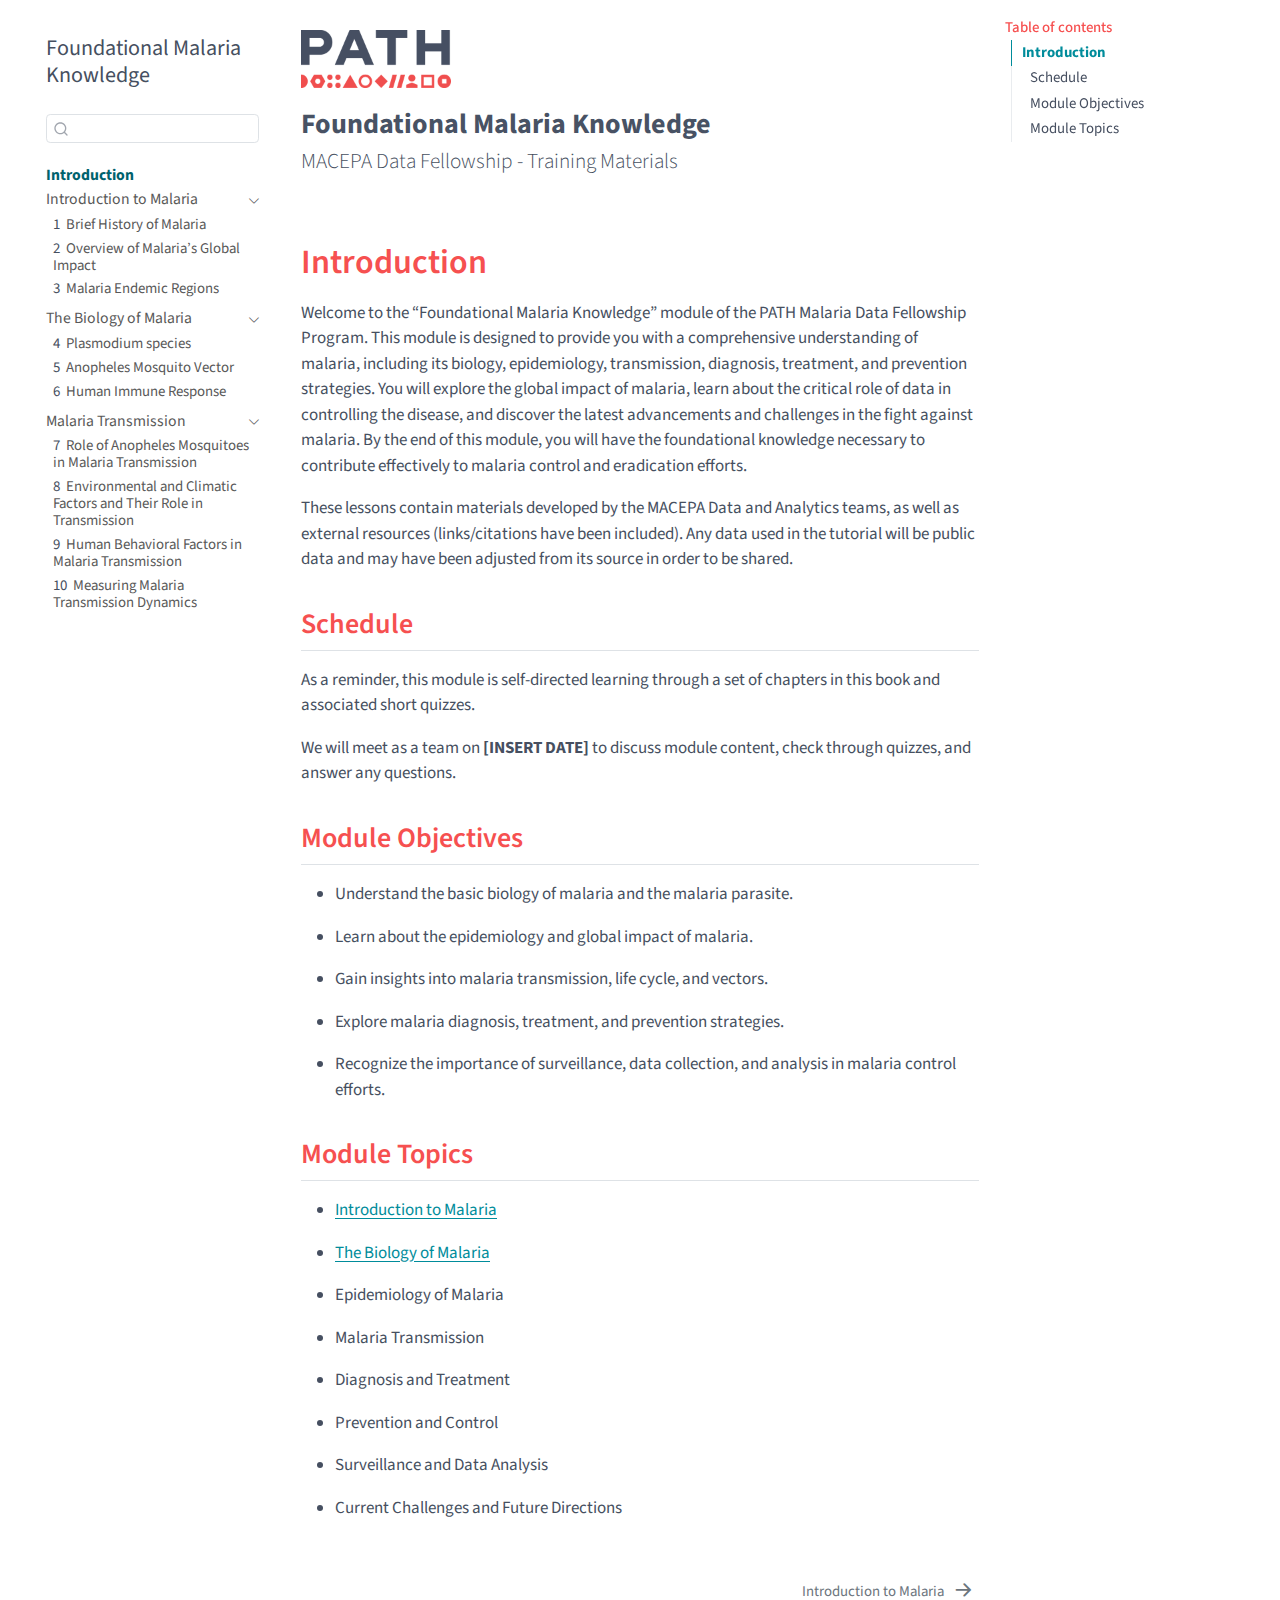
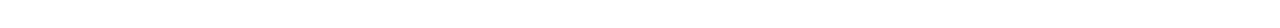
==== index.html @ 1aacd90a "Built site for gh-pages" ====
<!DOCTYPE html>
<html xmlns="http://www.w3.org/1999/xhtml" lang="en" xml:lang="en"><head>

<meta charset="utf-8">
<meta name="generator" content="quarto-1.5.57">

<meta name="viewport" content="width=device-width, initial-scale=1.0, user-scalable=yes">


<title>Foundational Malaria Knowledge</title>
<style>
code{white-space: pre-wrap;}
span.smallcaps{font-variant: small-caps;}
div.columns{display: flex; gap: min(4vw, 1.5em);}
div.column{flex: auto; overflow-x: auto;}
div.hanging-indent{margin-left: 1.5em; text-indent: -1.5em;}
ul.task-list{list-style: none;}
ul.task-list li input[type="checkbox"] {
width: 0.8em;
margin: 0 0.8em 0.2em -1em;  vertical-align: middle;
}
</style>


<script>const headroomChanged = new CustomEvent("quarto-hrChanged", {
  detail: {},
  bubbles: true,
  cancelable: false,
  composed: false,
});

const announceDismiss = () => {
  const annEl = window.document.getElementById("quarto-announcement");
  if (annEl) {
    annEl.remove();

    const annId = annEl.getAttribute("data-announcement-id");
    window.localStorage.setItem(`quarto-announce-${annId}`, "true");
  }
};

const announceRegister = () => {
  const annEl = window.document.getElementById("quarto-announcement");
  if (annEl) {
    const annId = annEl.getAttribute("data-announcement-id");
    const isDismissed =
      window.localStorage.getItem(`quarto-announce-${annId}`) || false;
    if (isDismissed) {
      announceDismiss();
      return;
    } else {
      annEl.classList.remove("hidden");
    }

    const actionEl = annEl.querySelector(".quarto-announcement-action");
    if (actionEl) {
      actionEl.addEventListener("click", function (e) {
        e.preventDefault();
        // Hide the bar immediately
        announceDismiss();
      });
    }
  }
};

window.document.addEventListener("DOMContentLoaded", function () {
  let init = false;

  announceRegister();

  // Manage the back to top button, if one is present.
  let lastScrollTop = window.pageYOffset || document.documentElement.scrollTop;
  const scrollDownBuffer = 5;
  const scrollUpBuffer = 35;
  const btn = document.getElementById("quarto-back-to-top");
  const hideBackToTop = () => {
    btn.style.display = "none";
  };
  const showBackToTop = () => {
    btn.style.display = "inline-block";
  };
  if (btn) {
    window.document.addEventListener(
      "scroll",
      function () {
        const currentScrollTop =
          window.pageYOffset || document.documentElement.scrollTop;

        // Shows and hides the button 'intelligently' as the user scrolls
        if (currentScrollTop - scrollDownBuffer > lastScrollTop) {
          hideBackToTop();
          lastScrollTop = currentScrollTop <= 0 ? 0 : currentScrollTop;
        } else if (currentScrollTop < lastScrollTop - scrollUpBuffer) {
          showBackToTop();
          lastScrollTop = currentScrollTop <= 0 ? 0 : currentScrollTop;
        }

        // Show the button at the bottom, hides it at the top
        if (currentScrollTop <= 0) {
          hideBackToTop();
        } else if (
          window.innerHeight + currentScrollTop >=
          document.body.offsetHeight
        ) {
          showBackToTop();
        }
      },
      false
    );
  }

  function throttle(func, wait) {
    var timeout;
    return function () {
      const context = this;
      const args = arguments;
      const later = function () {
        clearTimeout(timeout);
        timeout = null;
        func.apply(context, args);
      };

      if (!timeout) {
        timeout = setTimeout(later, wait);
      }
    };
  }

  function headerOffset() {
    // Set an offset if there is are fixed top navbar
    const headerEl = window.document.querySelector("header.fixed-top");
    if (headerEl) {
      return headerEl.clientHeight;
    } else {
      return 0;
    }
  }

  function footerOffset() {
    const footerEl = window.document.querySelector("footer.footer");
    if (footerEl) {
      return footerEl.clientHeight;
    } else {
      return 0;
    }
  }

  function dashboardOffset() {
    const dashboardNavEl = window.document.getElementById(
      "quarto-dashboard-header"
    );
    if (dashboardNavEl !== null) {
      return dashboardNavEl.clientHeight;
    } else {
      return 0;
    }
  }

  function updateDocumentOffsetWithoutAnimation() {
    updateDocumentOffset(false);
  }

  function updateDocumentOffset(animated) {
    // set body offset
    const topOffset = headerOffset();
    const bodyOffset = topOffset + footerOffset() + dashboardOffset();
    const bodyEl = window.document.body;
    bodyEl.setAttribute("data-bs-offset", topOffset);
    bodyEl.style.paddingTop = topOffset + "px";

    // deal with sidebar offsets
    const sidebars = window.document.querySelectorAll(
      ".sidebar, .headroom-target"
    );
    sidebars.forEach((sidebar) => {
      if (!animated) {
        sidebar.classList.add("notransition");
        // Remove the no transition class after the animation has time to complete
        setTimeout(function () {
          sidebar.classList.remove("notransition");
        }, 201);
      }

      if (window.Headroom && sidebar.classList.contains("sidebar-unpinned")) {
        sidebar.style.top = "0";
        sidebar.style.maxHeight = "100vh";
      } else {
        sidebar.style.top = topOffset + "px";
        sidebar.style.maxHeight = "calc(100vh - " + topOffset + "px)";
      }
    });

    // allow space for footer
    const mainContainer = window.document.querySelector(".quarto-container");
    if (mainContainer) {
      mainContainer.style.minHeight = "calc(100vh - " + bodyOffset + "px)";
    }

    // link offset
    let linkStyle = window.document.querySelector("#quarto-target-style");
    if (!linkStyle) {
      linkStyle = window.document.createElement("style");
      linkStyle.setAttribute("id", "quarto-target-style");
      window.document.head.appendChild(linkStyle);
    }
    while (linkStyle.firstChild) {
      linkStyle.removeChild(linkStyle.firstChild);
    }
    if (topOffset > 0) {
      linkStyle.appendChild(
        window.document.createTextNode(`
      section:target::before {
        content: "";
        display: block;
        height: ${topOffset}px;
        margin: -${topOffset}px 0 0;
      }`)
      );
    }
    if (init) {
      window.dispatchEvent(headroomChanged);
    }
    init = true;
  }

  // initialize headroom
  var header = window.document.querySelector("#quarto-header");
  if (header && window.Headroom) {
    const headroom = new window.Headroom(header, {
      tolerance: 5,
      onPin: function () {
        const sidebars = window.document.querySelectorAll(
          ".sidebar, .headroom-target"
        );
        sidebars.forEach((sidebar) => {
          sidebar.classList.remove("sidebar-unpinned");
        });
        updateDocumentOffset();
      },
      onUnpin: function () {
        const sidebars = window.document.querySelectorAll(
          ".sidebar, .headroom-target"
        );
        sidebars.forEach((sidebar) => {
          sidebar.classList.add("sidebar-unpinned");
        });
        updateDocumentOffset();
      },
    });
    headroom.init();

    let frozen = false;
    window.quartoToggleHeadroom = function () {
      if (frozen) {
        headroom.unfreeze();
        frozen = false;
      } else {
        headroom.freeze();
        frozen = true;
      }
    };
  }

  window.addEventListener(
    "hashchange",
    function (e) {
      if (
        getComputedStyle(document.documentElement).scrollBehavior !== "smooth"
      ) {
        window.scrollTo(0, window.pageYOffset - headerOffset());
      }
    },
    false
  );

  // Observe size changed for the header
  const headerEl = window.document.querySelector("header.fixed-top");
  if (headerEl && window.ResizeObserver) {
    const observer = new window.ResizeObserver(() => {
      setTimeout(updateDocumentOffsetWithoutAnimation, 0);
    });
    observer.observe(headerEl, {
      attributes: true,
      childList: true,
      characterData: true,
    });
  } else {
    window.addEventListener(
      "resize",
      throttle(updateDocumentOffsetWithoutAnimation, 50)
    );
  }
  setTimeout(updateDocumentOffsetWithoutAnimation, 250);

  // fixup index.html links if we aren't on the filesystem
  if (window.location.protocol !== "file:") {
    const links = window.document.querySelectorAll("a");
    for (let i = 0; i < links.length; i++) {
      if (links[i].href) {
        links[i].dataset.originalHref = links[i].href;
        links[i].href = links[i].href.replace(/\/index\.html/, "/");
      }
    }

    // Fixup any sharing links that require urls
    // Append url to any sharing urls
    const sharingLinks = window.document.querySelectorAll(
      "a.sidebar-tools-main-item, a.quarto-navigation-tool, a.quarto-navbar-tools, a.quarto-navbar-tools-item"
    );
    for (let i = 0; i < sharingLinks.length; i++) {
      const sharingLink = sharingLinks[i];
      const href = sharingLink.getAttribute("href");
      if (href) {
        sharingLink.setAttribute(
          "href",
          href.replace("|url|", window.location.href)
        );
      }
    }

    // Scroll the active navigation item into view, if necessary
    const navSidebar = window.document.querySelector("nav#quarto-sidebar");
    if (navSidebar) {
      // Find the active item
      const activeItem = navSidebar.querySelector("li.sidebar-item a.active");
      if (activeItem) {
        // Wait for the scroll height and height to resolve by observing size changes on the
        // nav element that is scrollable
        const resizeObserver = new ResizeObserver((_entries) => {
          // The bottom of the element
          const elBottom = activeItem.offsetTop;
          const viewBottom = navSidebar.scrollTop + navSidebar.clientHeight;

          // The element height and scroll height are the same, then we are still loading
          if (viewBottom !== navSidebar.scrollHeight) {
            // Determine if the item isn't visible and scroll to it
            if (elBottom >= viewBottom) {
              navSidebar.scrollTop = elBottom;
            }

            // stop observing now since we've completed the scroll
            resizeObserver.unobserve(navSidebar);
          }
        });
        resizeObserver.observe(navSidebar);
      }
    }
  }
});
</script>
<script>/*!
 * headroom.js v0.12.0 - Give your page some headroom. Hide your header until you need it
 * Copyright (c) 2020 Nick Williams - http://wicky.nillia.ms/headroom.js
 * License: MIT
 */

!function(t,n){"object"==typeof exports&&"undefined"!=typeof module?module.exports=n():"function"==typeof define&&define.amd?define(n):(t=t||self).Headroom=n()}(this,function(){"use strict";function t(){return"undefined"!=typeof window}function d(t){return function(t){return t&&t.document&&function(t){return 9===t.nodeType}(t.document)}(t)?function(t){var n=t.document,o=n.body,s=n.documentElement;return{scrollHeight:function(){return Math.max(o.scrollHeight,s.scrollHeight,o.offsetHeight,s.offsetHeight,o.clientHeight,s.clientHeight)},height:function(){return t.innerHeight||s.clientHeight||o.clientHeight},scrollY:function(){return void 0!==t.pageYOffset?t.pageYOffset:(s||o.parentNode||o).scrollTop}}}(t):function(t){return{scrollHeight:function(){return Math.max(t.scrollHeight,t.offsetHeight,t.clientHeight)},height:function(){return Math.max(t.offsetHeight,t.clientHeight)},scrollY:function(){return t.scrollTop}}}(t)}function n(t,s,e){var n,o=function(){var n=!1;try{var t={get passive(){n=!0}};window.addEventListener("test",t,t),window.removeEventListener("test",t,t)}catch(t){n=!1}return n}(),i=!1,r=d(t),l=r.scrollY(),a={};function c(){var t=Math.round(r.scrollY()),n=r.height(),o=r.scrollHeight();a.scrollY=t,a.lastScrollY=l,a.direction=l<t?"down":"up",a.distance=Math.abs(t-l),a.isOutOfBounds=t<0||o<t+n,a.top=t<=s.offset[a.direction],a.bottom=o<=t+n,a.toleranceExceeded=a.distance>s.tolerance[a.direction],e(a),l=t,i=!1}function h(){i||(i=!0,n=requestAnimationFrame(c))}var u=!!o&&{passive:!0,capture:!1};return t.addEventListener("scroll",h,u),c(),{destroy:function(){cancelAnimationFrame(n),t.removeEventListener("scroll",h,u)}}}function o(t){return t===Object(t)?t:{down:t,up:t}}function s(t,n){n=n||{},Object.assign(this,s.options,n),this.classes=Object.assign({},s.options.classes,n.classes),this.elem=t,this.tolerance=o(this.tolerance),this.offset=o(this.offset),this.initialised=!1,this.frozen=!1}return s.prototype={constructor:s,init:function(){return s.cutsTheMustard&&!this.initialised&&(this.addClass("initial"),this.initialised=!0,setTimeout(function(t){t.scrollTracker=n(t.scroller,{offset:t.offset,tolerance:t.tolerance},t.update.bind(t))},100,this)),this},destroy:function(){this.initialised=!1,Object.keys(this.classes).forEach(this.removeClass,this),this.scrollTracker.destroy()},unpin:function(){!this.hasClass("pinned")&&this.hasClass("unpinned")||(this.addClass("unpinned"),this.removeClass("pinned"),this.onUnpin&&this.onUnpin.call(this))},pin:function(){this.hasClass("unpinned")&&(this.addClass("pinned"),this.removeClass("unpinned"),this.onPin&&this.onPin.call(this))},freeze:function(){this.frozen=!0,this.addClass("frozen")},unfreeze:function(){this.frozen=!1,this.removeClass("frozen")},top:function(){this.hasClass("top")||(this.addClass("top"),this.removeClass("notTop"),this.onTop&&this.onTop.call(this))},notTop:function(){this.hasClass("notTop")||(this.addClass("notTop"),this.removeClass("top"),this.onNotTop&&this.onNotTop.call(this))},bottom:function(){this.hasClass("bottom")||(this.addClass("bottom"),this.removeClass("notBottom"),this.onBottom&&this.onBottom.call(this))},notBottom:function(){this.hasClass("notBottom")||(this.addClass("notBottom"),this.removeClass("bottom"),this.onNotBottom&&this.onNotBottom.call(this))},shouldUnpin:function(t){return"down"===t.direction&&!t.top&&t.toleranceExceeded},shouldPin:function(t){return"up"===t.direction&&t.toleranceExceeded||t.top},addClass:function(t){this.elem.classList.add.apply(this.elem.classList,this.classes[t].split(" "))},removeClass:function(t){this.elem.classList.remove.apply(this.elem.classList,this.classes[t].split(" "))},hasClass:function(t){return this.classes[t].split(" ").every(function(t){return this.classList.contains(t)},this.elem)},update:function(t){t.isOutOfBounds||!0!==this.frozen&&(t.top?this.top():this.notTop(),t.bottom?this.bottom():this.notBottom(),this.shouldUnpin(t)?this.unpin():this.shouldPin(t)&&this.pin())}},s.options={tolerance:{up:0,down:0},offset:0,scroller:t()?window:null,classes:{frozen:"headroom--frozen",pinned:"headroom--pinned",unpinned:"headroom--unpinned",top:"headroom--top",notTop:"headroom--not-top",bottom:"headroom--bottom",notBottom:"headroom--not-bottom",initial:"headroom"}},s.cutsTheMustard=!!(t()&&function(){}.bind&&"classList"in document.documentElement&&Object.assign&&Object.keys&&requestAnimationFrame),s});
</script>
<script>/*!
 * clipboard.js v2.0.11
 * https://clipboardjs.com/
 *
 * Licensed MIT © Zeno Rocha
 */
!function(t,e){"object"==typeof exports&&"object"==typeof module?module.exports=e():"function"==typeof define&&define.amd?define([],e):"object"==typeof exports?exports.ClipboardJS=e():t.ClipboardJS=e()}(this,function(){return n={686:function(t,e,n){"use strict";n.d(e,{default:function(){return b}});var e=n(279),i=n.n(e),e=n(370),u=n.n(e),e=n(817),r=n.n(e);function c(t){try{return document.execCommand(t)}catch(t){return}}var a=function(t){t=r()(t);return c("cut"),t};function o(t,e){var n,o,t=(n=t,o="rtl"===document.documentElement.getAttribute("dir"),(t=document.createElement("textarea")).style.fontSize="12pt",t.style.border="0",t.style.padding="0",t.style.margin="0",t.style.position="absolute",t.style[o?"right":"left"]="-9999px",o=window.pageYOffset||document.documentElement.scrollTop,t.style.top="".concat(o,"px"),t.setAttribute("readonly",""),t.value=n,t);return e.container.appendChild(t),e=r()(t),c("copy"),t.remove(),e}var f=function(t){var e=1<arguments.length&&void 0!==arguments[1]?arguments[1]:{container:document.body},n="";return"string"==typeof t?n=o(t,e):t instanceof HTMLInputElement&&!["text","search","url","tel","password"].includes(null==t?void 0:t.type)?n=o(t.value,e):(n=r()(t),c("copy")),n};function l(t){return(l="function"==typeof Symbol&&"symbol"==typeof Symbol.iterator?function(t){return typeof t}:function(t){return t&&"function"==typeof Symbol&&t.constructor===Symbol&&t!==Symbol.prototype?"symbol":typeof t})(t)}var s=function(){var t=0<arguments.length&&void 0!==arguments[0]?arguments[0]:{},e=t.action,n=void 0===e?"copy":e,o=t.container,e=t.target,t=t.text;if("copy"!==n&&"cut"!==n)throw new Error('Invalid "action" value, use either "copy" or "cut"');if(void 0!==e){if(!e||"object"!==l(e)||1!==e.nodeType)throw new Error('Invalid "target" value, use a valid Element');if("copy"===n&&e.hasAttribute("disabled"))throw new Error('Invalid "target" attribute. Please use "readonly" instead of "disabled" attribute');if("cut"===n&&(e.hasAttribute("readonly")||e.hasAttribute("disabled")))throw new Error('Invalid "target" attribute. You can\'t cut text from elements with "readonly" or "disabled" attributes')}return t?f(t,{container:o}):e?"cut"===n?a(e):f(e,{container:o}):void 0};function p(t){return(p="function"==typeof Symbol&&"symbol"==typeof Symbol.iterator?function(t){return typeof t}:function(t){return t&&"function"==typeof Symbol&&t.constructor===Symbol&&t!==Symbol.prototype?"symbol":typeof t})(t)}function d(t,e){for(var n=0;n<e.length;n++){var o=e[n];o.enumerable=o.enumerable||!1,o.configurable=!0,"value"in o&&(o.writable=!0),Object.defineProperty(t,o.key,o)}}function y(t,e){return(y=Object.setPrototypeOf||function(t,e){return t.__proto__=e,t})(t,e)}function h(n){var o=function(){if("undefined"==typeof Reflect||!Reflect.construct)return!1;if(Reflect.construct.sham)return!1;if("function"==typeof Proxy)return!0;try{return Date.prototype.toString.call(Reflect.construct(Date,[],function(){})),!0}catch(t){return!1}}();return function(){var t,e=v(n);return t=o?(t=v(this).constructor,Reflect.construct(e,arguments,t)):e.apply(this,arguments),e=this,!(t=t)||"object"!==p(t)&&"function"!=typeof t?function(t){if(void 0!==t)return t;throw new ReferenceError("this hasn't been initialised - super() hasn't been called")}(e):t}}function v(t){return(v=Object.setPrototypeOf?Object.getPrototypeOf:function(t){return t.__proto__||Object.getPrototypeOf(t)})(t)}function m(t,e){t="data-clipboard-".concat(t);if(e.hasAttribute(t))return e.getAttribute(t)}var b=function(){!function(t,e){if("function"!=typeof e&&null!==e)throw new TypeError("Super expression must either be null or a function");t.prototype=Object.create(e&&e.prototype,{constructor:{value:t,writable:!0,configurable:!0}}),e&&y(t,e)}(r,i());var t,e,n,o=h(r);function r(t,e){var n;return function(t){if(!(t instanceof r))throw new TypeError("Cannot call a class as a function")}(this),(n=o.call(this)).resolveOptions(e),n.listenClick(t),n}return t=r,n=[{key:"copy",value:function(t){var e=1<arguments.length&&void 0!==arguments[1]?arguments[1]:{container:document.body};return f(t,e)}},{key:"cut",value:function(t){return a(t)}},{key:"isSupported",value:function(){var t=0<arguments.length&&void 0!==arguments[0]?arguments[0]:["copy","cut"],t="string"==typeof t?[t]:t,e=!!document.queryCommandSupported;return t.forEach(function(t){e=e&&!!document.queryCommandSupported(t)}),e}}],(e=[{key:"resolveOptions",value:function(){var t=0<arguments.length&&void 0!==arguments[0]?arguments[0]:{};this.action="function"==typeof t.action?t.action:this.defaultAction,this.target="function"==typeof t.target?t.target:this.defaultTarget,this.text="function"==typeof t.text?t.text:this.defaultText,this.container="object"===p(t.container)?t.container:document.body}},{key:"listenClick",value:function(t){var e=this;this.listener=u()(t,"click",function(t){return e.onClick(t)})}},{key:"onClick",value:function(t){var e=t.delegateTarget||t.currentTarget,n=this.action(e)||"copy",t=s({action:n,container:this.container,target:this.target(e),text:this.text(e)});this.emit(t?"success":"error",{action:n,text:t,trigger:e,clearSelection:function(){e&&e.focus(),window.getSelection().removeAllRanges()}})}},{key:"defaultAction",value:function(t){return m("action",t)}},{key:"defaultTarget",value:function(t){t=m("target",t);if(t)return document.querySelector(t)}},{key:"defaultText",value:function(t){return m("text",t)}},{key:"destroy",value:function(){this.listener.destroy()}}])&&d(t.prototype,e),n&&d(t,n),r}()},828:function(t){var e;"undefined"==typeof Element||Element.prototype.matches||((e=Element.prototype).matches=e.matchesSelector||e.mozMatchesSelector||e.msMatchesSelector||e.oMatchesSelector||e.webkitMatchesSelector),t.exports=function(t,e){for(;t&&9!==t.nodeType;){if("function"==typeof t.matches&&t.matches(e))return t;t=t.parentNode}}},438:function(t,e,n){var u=n(828);function i(t,e,n,o,r){var i=function(e,n,t,o){return function(t){t.delegateTarget=u(t.target,n),t.delegateTarget&&o.call(e,t)}}.apply(this,arguments);return t.addEventListener(n,i,r),{destroy:function(){t.removeEventListener(n,i,r)}}}t.exports=function(t,e,n,o,r){return"function"==typeof t.addEventListener?i.apply(null,arguments):"function"==typeof n?i.bind(null,document).apply(null,arguments):("string"==typeof t&&(t=document.querySelectorAll(t)),Array.prototype.map.call(t,function(t){return i(t,e,n,o,r)}))}},879:function(t,n){n.node=function(t){return void 0!==t&&t instanceof HTMLElement&&1===t.nodeType},n.nodeList=function(t){var e=Object.prototype.toString.call(t);return void 0!==t&&("[object NodeList]"===e||"[object HTMLCollection]"===e)&&"length"in t&&(0===t.length||n.node(t[0]))},n.string=function(t){return"string"==typeof t||t instanceof String},n.fn=function(t){return"[object Function]"===Object.prototype.toString.call(t)}},370:function(t,e,n){var f=n(879),l=n(438);t.exports=function(t,e,n){if(!t&&!e&&!n)throw new Error("Missing required arguments");if(!f.string(e))throw new TypeError("Second argument must be a String");if(!f.fn(n))throw new TypeError("Third argument must be a Function");if(f.node(t))return c=e,a=n,(u=t).addEventListener(c,a),{destroy:function(){u.removeEventListener(c,a)}};if(f.nodeList(t))return o=t,r=e,i=n,Array.prototype.forEach.call(o,function(t){t.addEventListener(r,i)}),{destroy:function(){Array.prototype.forEach.call(o,function(t){t.removeEventListener(r,i)})}};if(f.string(t))return t=t,e=e,n=n,l(document.body,t,e,n);throw new TypeError("First argument must be a String, HTMLElement, HTMLCollection, or NodeList");var o,r,i,u,c,a}},817:function(t){t.exports=function(t){var e,n="SELECT"===t.nodeName?(t.focus(),t.value):"INPUT"===t.nodeName||"TEXTAREA"===t.nodeName?((e=t.hasAttribute("readonly"))||t.setAttribute("readonly",""),t.select(),t.setSelectionRange(0,t.value.length),e||t.removeAttribute("readonly"),t.value):(t.hasAttribute("contenteditable")&&t.focus(),n=window.getSelection(),(e=document.createRange()).selectNodeContents(t),n.removeAllRanges(),n.addRange(e),n.toString());return n}},279:function(t){function e(){}e.prototype={on:function(t,e,n){var o=this.e||(this.e={});return(o[t]||(o[t]=[])).push({fn:e,ctx:n}),this},once:function(t,e,n){var o=this;function r(){o.off(t,r),e.apply(n,arguments)}return r._=e,this.on(t,r,n)},emit:function(t){for(var e=[].slice.call(arguments,1),n=((this.e||(this.e={}))[t]||[]).slice(),o=0,r=n.length;o<r;o++)n[o].fn.apply(n[o].ctx,e);return this},off:function(t,e){var n=this.e||(this.e={}),o=n[t],r=[];if(o&&e)for(var i=0,u=o.length;i<u;i++)o[i].fn!==e&&o[i].fn._!==e&&r.push(o[i]);return r.length?n[t]=r:delete n[t],this}},t.exports=e,t.exports.TinyEmitter=e}},r={},o.n=function(t){var e=t&&t.__esModule?function(){return t.default}:function(){return t};return o.d(e,{a:e}),e},o.d=function(t,e){for(var n in e)o.o(e,n)&&!o.o(t,n)&&Object.defineProperty(t,n,{enumerable:!0,get:e[n]})},o.o=function(t,e){return Object.prototype.hasOwnProperty.call(t,e)},o(686).default;function o(t){if(r[t])return r[t].exports;var e=r[t]={exports:{}};return n[t](e,e.exports,o),e.exports}var n,r});</script>
<script>/*! @algolia/autocomplete-js 1.11.1 | MIT License | © Algolia, Inc. and contributors | https://github.com/algolia/autocomplete */
!function(e,t){"object"==typeof exports&&"undefined"!=typeof module?t(exports):"function"==typeof define&&define.amd?define(["exports"],t):t((e="undefined"!=typeof globalThis?globalThis:e||self)["@algolia/autocomplete-js"]={})}(this,(function(e){"use strict";function t(e,t){var n=Object.keys(e);if(Object.getOwnPropertySymbols){var r=Object.getOwnPropertySymbols(e);t&&(r=r.filter((function(t){return Object.getOwnPropertyDescriptor(e,t).enumerable}))),n.push.apply(n,r)}return n}function n(e){for(var n=1;n<arguments.length;n++){var r=null!=arguments[n]?arguments[n]:{};n%2?t(Object(r),!0).forEach((function(t){o(e,t,r[t])})):Object.getOwnPropertyDescriptors?Object.defineProperties(e,Object.getOwnPropertyDescriptors(r)):t(Object(r)).forEach((function(t){Object.defineProperty(e,t,Object.getOwnPropertyDescriptor(r,t))}))}return e}function r(e){return r="function"==typeof Symbol&&"symbol"==typeof Symbol.iterator?function(e){return typeof e}:function(e){return e&&"function"==typeof Symbol&&e.constructor===Symbol&&e!==Symbol.prototype?"symbol":typeof e},r(e)}function o(e,t,n){return(t=function(e){var t=function(e,t){if("object"!=typeof e||null===e)return e;var n=e[Symbol.toPrimitive];if(void 0!==n){var r=n.call(e,t||"default");if("object"!=typeof r)return r;throw new TypeError("@@toPrimitive must return a primitive value.")}return("string"===t?String:Number)(e)}(e,"string");return"symbol"==typeof t?t:String(t)}(t))in e?Object.defineProperty(e,t,{value:n,enumerable:!0,configurable:!0,writable:!0}):e[t]=n,e}function i(){return i=Object.assign?Object.assign.bind():function(e){for(var t=1;t<arguments.length;t++){var n=arguments[t];for(var r in n)Object.prototype.hasOwnProperty.call(n,r)&&(e[r]=n[r])}return e},i.apply(this,arguments)}function u(e,t){if(null==e)return{};var n,r,o=function(e,t){if(null==e)return{};var n,r,o={},i=Object.keys(e);for(r=0;r<i.length;r++)n=i[r],t.indexOf(n)>=0||(o[n]=e[n]);return o}(e,t);if(Object.getOwnPropertySymbols){var i=Object.getOwnPropertySymbols(e);for(r=0;r<i.length;r++)n=i[r],t.indexOf(n)>=0||Object.prototype.propertyIsEnumerable.call(e,n)&&(o[n]=e[n])}return o}function a(e,t){return function(e){if(Array.isArray(e))return e}(e)||function(e,t){var n=null==e?null:"undefined"!=typeof Symbol&&e[Symbol.iterator]||e["@@iterator"];if(null!=n){var r,o,i,u,a=[],l=!0,c=!1;try{if(i=(n=n.call(e)).next,0===t){if(Object(n)!==n)return;l=!1}else for(;!(l=(r=i.call(n)).done)&&(a.push(r.value),a.length!==t);l=!0);}catch(e){c=!0,o=e}finally{try{if(!l&&null!=n.return&&(u=n.return(),Object(u)!==u))return}finally{if(c)throw o}}return a}}(e,t)||c(e,t)||function(){throw new TypeError("Invalid attempt to destructure non-iterable instance.\nIn order to be iterable, non-array objects must have a [Symbol.iterator]() method.")}()}function l(e){return function(e){if(Array.isArray(e))return s(e)}(e)||function(e){if("undefined"!=typeof Symbol&&null!=e[Symbol.iterator]||null!=e["@@iterator"])return Array.from(e)}(e)||c(e)||function(){throw new TypeError("Invalid attempt to spread non-iterable instance.\nIn order to be iterable, non-array objects must have a [Symbol.iterator]() method.")}()}function c(e,t){if(e){if("string"==typeof e)return s(e,t);var n=Object.prototype.toString.call(e).slice(8,-1);return"Object"===n&&e.constructor&&(n=e.constructor.name),"Map"===n||"Set"===n?Array.from(e):"Arguments"===n||/^(?:Ui|I)nt(?:8|16|32)(?:Clamped)?Array$/.test(n)?s(e,t):void 0}}function s(e,t){(null==t||t>e.length)&&(t=e.length);for(var n=0,r=new Array(t);n<t;n++)r[n]=e[n];return r}function f(e){return{current:e}}function p(e,t){var n=void 0;return function(){for(var r=arguments.length,o=new Array(r),i=0;i<r;i++)o[i]=arguments[i];n&&clearTimeout(n),n=setTimeout((function(){return e.apply(void 0,o)}),t)}}function m(e){return e.reduce((function(e,t){return e.concat(t)}),[])}var v=0;function d(){return"autocomplete-".concat(v++)}function y(e,t){return t.reduce((function(e,t){return e&&e[t]}),e)}function b(e){return 0===e.collections.length?0:e.collections.reduce((function(e,t){return e+t.items.length}),0)}function g(e){return e!==Object(e)}function h(e,t){if(e===t)return!0;if(g(e)||g(t)||"function"==typeof e||"function"==typeof t)return e===t;if(Object.keys(e).length!==Object.keys(t).length)return!1;for(var n=0,r=Object.keys(e);n<r.length;n++){var o=r[n];if(!(o in t))return!1;if(!h(e[o],t[o]))return!1}return!0}var O=function(){};var _="1.11.1",S=[{segment:"autocomplete-core",version:_}];function j(e){var t=e.item,n=e.items,r=void 0===n?[]:n;return{index:t.__autocomplete_indexName,items:[t],positions:[1+r.findIndex((function(e){return e.objectID===t.objectID}))],queryID:t.__autocomplete_queryID,algoliaSource:["autocomplete"]}}function P(e,t){return function(e){if(Array.isArray(e))return e}(e)||function(e,t){var n=null==e?null:"undefined"!=typeof Symbol&&e[Symbol.iterator]||e["@@iterator"];if(null!=n){var r,o,i,u,a=[],l=!0,c=!1;try{if(i=(n=n.call(e)).next,0===t){if(Object(n)!==n)return;l=!1}else for(;!(l=(r=i.call(n)).done)&&(a.push(r.value),a.length!==t);l=!0);}catch(e){c=!0,o=e}finally{try{if(!l&&null!=n.return&&(u=n.return(),Object(u)!==u))return}finally{if(c)throw o}}return a}}(e,t)||function(e,t){if(!e)return;if("string"==typeof e)return w(e,t);var n=Object.prototype.toString.call(e).slice(8,-1);"Object"===n&&e.constructor&&(n=e.constructor.name);if("Map"===n||"Set"===n)return Array.from(e);if("Arguments"===n||/^(?:Ui|I)nt(?:8|16|32)(?:Clamped)?Array$/.test(n))return w(e,t)}(e,t)||function(){throw new TypeError("Invalid attempt to destructure non-iterable instance.\nIn order to be iterable, non-array objects must have a [Symbol.iterator]() method.")}()}function w(e,t){(null==t||t>e.length)&&(t=e.length);for(var n=0,r=new Array(t);n<t;n++)r[n]=e[n];return r}var I=["items"],A=["items"];function E(e){return E="function"==typeof Symbol&&"symbol"==typeof Symbol.iterator?function(e){return typeof e}:function(e){return e&&"function"==typeof Symbol&&e.constructor===Symbol&&e!==Symbol.prototype?"symbol":typeof e},E(e)}function D(e){return function(e){if(Array.isArray(e))return C(e)}(e)||function(e){if("undefined"!=typeof Symbol&&null!=e[Symbol.iterator]||null!=e["@@iterator"])return Array.from(e)}(e)||function(e,t){if(!e)return;if("string"==typeof e)return C(e,t);var n=Object.prototype.toString.call(e).slice(8,-1);"Object"===n&&e.constructor&&(n=e.constructor.name);if("Map"===n||"Set"===n)return Array.from(e);if("Arguments"===n||/^(?:Ui|I)nt(?:8|16|32)(?:Clamped)?Array$/.test(n))return C(e,t)}(e)||function(){throw new TypeError("Invalid attempt to spread non-iterable instance.\nIn order to be iterable, non-array objects must have a [Symbol.iterator]() method.")}()}function C(e,t){(null==t||t>e.length)&&(t=e.length);for(var n=0,r=new Array(t);n<t;n++)r[n]=e[n];return r}function k(e,t){if(null==e)return{};var n,r,o=function(e,t){if(null==e)return{};var n,r,o={},i=Object.keys(e);for(r=0;r<i.length;r++)n=i[r],t.indexOf(n)>=0||(o[n]=e[n]);return o}(e,t);if(Object.getOwnPropertySymbols){var i=Object.getOwnPropertySymbols(e);for(r=0;r<i.length;r++)n=i[r],t.indexOf(n)>=0||Object.prototype.propertyIsEnumerable.call(e,n)&&(o[n]=e[n])}return o}function x(e,t){var n=Object.keys(e);if(Object.getOwnPropertySymbols){var r=Object.getOwnPropertySymbols(e);t&&(r=r.filter((function(t){return Object.getOwnPropertyDescriptor(e,t).enumerable}))),n.push.apply(n,r)}return n}function N(e){for(var t=1;t<arguments.length;t++){var n=null!=arguments[t]?arguments[t]:{};t%2?x(Object(n),!0).forEach((function(t){T(e,t,n[t])})):Object.getOwnPropertyDescriptors?Object.defineProperties(e,Object.getOwnPropertyDescriptors(n)):x(Object(n)).forEach((function(t){Object.defineProperty(e,t,Object.getOwnPropertyDescriptor(n,t))}))}return e}function T(e,t,n){return(t=function(e){var t=function(e,t){if("object"!==E(e)||null===e)return e;var n=e[Symbol.toPrimitive];if(void 0!==n){var r=n.call(e,t||"default");if("object"!==E(r))return r;throw new TypeError("@@toPrimitive must return a primitive value.")}return("string"===t?String:Number)(e)}(e,"string");return"symbol"===E(t)?t:String(t)}(t))in e?Object.defineProperty(e,t,{value:n,enumerable:!0,configurable:!0,writable:!0}):e[t]=n,e}function q(e){for(var t=arguments.length>1&&void 0!==arguments[1]?arguments[1]:20,n=[],r=0;r<e.objectIDs.length;r+=t)n.push(N(N({},e),{},{objectIDs:e.objectIDs.slice(r,r+t)}));return n}function B(e){return e.map((function(e){var t=e.items,n=k(e,I);return N(N({},n),{},{objectIDs:(null==t?void 0:t.map((function(e){return e.objectID})))||n.objectIDs})}))}function R(e){var t,n,r,o=(t=P((e.version||"").split(".").map(Number),2),n=t[0],r=t[1],n>=3||2===n&&r>=4||1===n&&r>=10);function i(t,n,r){if(o&&void 0!==r){var i=r[0].__autocomplete_algoliaCredentials,u={"X-Algolia-Application-Id":i.appId,"X-Algolia-API-Key":i.apiKey};e.apply(void 0,[t].concat(D(n),[{headers:u}]))}else e.apply(void 0,[t].concat(D(n)))}return{init:function(t,n){e("init",{appId:t,apiKey:n})},setUserToken:function(t){e("setUserToken",t)},clickedObjectIDsAfterSearch:function(){for(var e=arguments.length,t=new Array(e),n=0;n<e;n++)t[n]=arguments[n];t.length>0&&i("clickedObjectIDsAfterSearch",B(t),t[0].items)},clickedObjectIDs:function(){for(var e=arguments.length,t=new Array(e),n=0;n<e;n++)t[n]=arguments[n];t.length>0&&i("clickedObjectIDs",B(t),t[0].items)},clickedFilters:function(){for(var t=arguments.length,n=new Array(t),r=0;r<t;r++)n[r]=arguments[r];n.length>0&&e.apply(void 0,["clickedFilters"].concat(n))},convertedObjectIDsAfterSearch:function(){for(var e=arguments.length,t=new Array(e),n=0;n<e;n++)t[n]=arguments[n];t.length>0&&i("convertedObjectIDsAfterSearch",B(t),t[0].items)},convertedObjectIDs:function(){for(var e=arguments.length,t=new Array(e),n=0;n<e;n++)t[n]=arguments[n];t.length>0&&i("convertedObjectIDs",B(t),t[0].items)},convertedFilters:function(){for(var t=arguments.length,n=new Array(t),r=0;r<t;r++)n[r]=arguments[r];n.length>0&&e.apply(void 0,["convertedFilters"].concat(n))},viewedObjectIDs:function(){for(var e=arguments.length,t=new Array(e),n=0;n<e;n++)t[n]=arguments[n];t.length>0&&t.reduce((function(e,t){var n=t.items,r=k(t,A);return[].concat(D(e),D(q(N(N({},r),{},{objectIDs:(null==n?void 0:n.map((function(e){return e.objectID})))||r.objectIDs})).map((function(e){return{items:n,payload:e}}))))}),[]).forEach((function(e){var t=e.items;return i("viewedObjectIDs",[e.payload],t)}))},viewedFilters:function(){for(var t=arguments.length,n=new Array(t),r=0;r<t;r++)n[r]=arguments[r];n.length>0&&e.apply(void 0,["viewedFilters"].concat(n))}}}function F(e){var t=e.items.reduce((function(e,t){var n;return e[t.__autocomplete_indexName]=(null!==(n=e[t.__autocomplete_indexName])&&void 0!==n?n:[]).concat(t),e}),{});return Object.keys(t).map((function(e){return{index:e,items:t[e],algoliaSource:["autocomplete"]}}))}function L(e){return e.objectID&&e.__autocomplete_indexName&&e.__autocomplete_queryID}function U(e){return U="function"==typeof Symbol&&"symbol"==typeof Symbol.iterator?function(e){return typeof e}:function(e){return e&&"function"==typeof Symbol&&e.constructor===Symbol&&e!==Symbol.prototype?"symbol":typeof e},U(e)}function M(e){return function(e){if(Array.isArray(e))return H(e)}(e)||function(e){if("undefined"!=typeof Symbol&&null!=e[Symbol.iterator]||null!=e["@@iterator"])return Array.from(e)}(e)||function(e,t){if(!e)return;if("string"==typeof e)return H(e,t);var n=Object.prototype.toString.call(e).slice(8,-1);"Object"===n&&e.constructor&&(n=e.constructor.name);if("Map"===n||"Set"===n)return Array.from(e);if("Arguments"===n||/^(?:Ui|I)nt(?:8|16|32)(?:Clamped)?Array$/.test(n))return H(e,t)}(e)||function(){throw new TypeError("Invalid attempt to spread non-iterable instance.\nIn order to be iterable, non-array objects must have a [Symbol.iterator]() method.")}()}function H(e,t){(null==t||t>e.length)&&(t=e.length);for(var n=0,r=new Array(t);n<t;n++)r[n]=e[n];return r}function V(e,t){var n=Object.keys(e);if(Object.getOwnPropertySymbols){var r=Object.getOwnPropertySymbols(e);t&&(r=r.filter((function(t){return Object.getOwnPropertyDescriptor(e,t).enumerable}))),n.push.apply(n,r)}return n}function W(e){for(var t=1;t<arguments.length;t++){var n=null!=arguments[t]?arguments[t]:{};t%2?V(Object(n),!0).forEach((function(t){K(e,t,n[t])})):Object.getOwnPropertyDescriptors?Object.defineProperties(e,Object.getOwnPropertyDescriptors(n)):V(Object(n)).forEach((function(t){Object.defineProperty(e,t,Object.getOwnPropertyDescriptor(n,t))}))}return e}function K(e,t,n){return(t=function(e){var t=function(e,t){if("object"!==U(e)||null===e)return e;var n=e[Symbol.toPrimitive];if(void 0!==n){var r=n.call(e,t||"default");if("object"!==U(r))return r;throw new TypeError("@@toPrimitive must return a primitive value.")}return("string"===t?String:Number)(e)}(e,"string");return"symbol"===U(t)?t:String(t)}(t))in e?Object.defineProperty(e,t,{value:n,enumerable:!0,configurable:!0,writable:!0}):e[t]=n,e}var Q="2.6.0",$="https://cdn.jsdelivr.net/npm/search-insights@".concat(Q,"/dist/search-insights.min.js"),z=p((function(e){var t=e.onItemsChange,n=e.items,r=e.insights,o=e.state;t({insights:r,insightsEvents:F({items:n}).map((function(e){return W({eventName:"Items Viewed"},e)})),state:o})}),400);function G(e){var t=function(e){return W({onItemsChange:function(e){var t=e.insights,n=e.insightsEvents;t.viewedObjectIDs.apply(t,M(n.map((function(e){return W(W({},e),{},{algoliaSource:[].concat(M(e.algoliaSource||[]),["autocomplete-internal"])})}))))},onSelect:function(e){var t=e.insights,n=e.insightsEvents;t.clickedObjectIDsAfterSearch.apply(t,M(n.map((function(e){return W(W({},e),{},{algoliaSource:[].concat(M(e.algoliaSource||[]),["autocomplete-internal"])})}))))},onActive:O},e)}(e),n=t.insightsClient,r=t.onItemsChange,o=t.onSelect,i=t.onActive,u=n;n||function(e){if("undefined"!=typeof window)e({window:window})}((function(e){var t=e.window,n=t.AlgoliaAnalyticsObject||"aa";"string"==typeof n&&(u=t[n]),u||(t.AlgoliaAnalyticsObject=n,t[n]||(t[n]=function(){t[n].queue||(t[n].queue=[]);for(var e=arguments.length,r=new Array(e),o=0;o<e;o++)r[o]=arguments[o];t[n].queue.push(r)}),t[n].version=Q,u=t[n],function(e){var t="[Autocomplete]: Could not load search-insights.js. Please load it manually following https://alg.li/insights-autocomplete";try{var n=e.document.createElement("script");n.async=!0,n.src=$,n.onerror=function(){console.error(t)},document.body.appendChild(n)}catch(e){console.error(t)}}(t))}));var a=R(u),l=f([]),c=p((function(e){var t=e.state;if(t.isOpen){var n=t.collections.reduce((function(e,t){return[].concat(M(e),M(t.items))}),[]).filter(L);h(l.current.map((function(e){return e.objectID})),n.map((function(e){return e.objectID})))||(l.current=n,n.length>0&&z({onItemsChange:r,items:n,insights:a,state:t}))}}),0);return{name:"aa.algoliaInsightsPlugin",subscribe:function(e){var t=e.setContext,n=e.onSelect,r=e.onActive;function l(e){t({algoliaInsightsPlugin:{__algoliaSearchParameters:W({clickAnalytics:!0},e?{userToken:e}:{}),insights:a}})}u("addAlgoliaAgent","insights-plugin"),l(),u("onUserTokenChange",l),u("getUserToken",null,(function(e,t){l(t)})),n((function(e){var t=e.item,n=e.state,r=e.event,i=e.source;L(t)&&o({state:n,event:r,insights:a,item:t,insightsEvents:[W({eventName:"Item Selected"},j({item:t,items:i.getItems().filter(L)}))]})})),r((function(e){var t=e.item,n=e.source,r=e.state,o=e.event;L(t)&&i({state:r,event:o,insights:a,item:t,insightsEvents:[W({eventName:"Item Active"},j({item:t,items:n.getItems().filter(L)}))]})}))},onStateChange:function(e){var t=e.state;c({state:t})},__autocomplete_pluginOptions:e}}function J(e,t){var n=t;return{then:function(t,r){return J(e.then(Y(t,n,e),Y(r,n,e)),n)},catch:function(t){return J(e.catch(Y(t,n,e)),n)},finally:function(t){return t&&n.onCancelList.push(t),J(e.finally(Y(t&&function(){return n.onCancelList=[],t()},n,e)),n)},cancel:function(){n.isCanceled=!0;var e=n.onCancelList;n.onCancelList=[],e.forEach((function(e){e()}))},isCanceled:function(){return!0===n.isCanceled}}}function X(e){return J(e,{isCanceled:!1,onCancelList:[]})}function Y(e,t,n){return e?function(n){return t.isCanceled?n:e(n)}:n}function Z(e,t,n,r){if(!n)return null;if(e<0&&(null===t||null!==r&&0===t))return n+e;var o=(null===t?-1:t)+e;return o<=-1||o>=n?null===r?null:0:o}function ee(e,t){var n=Object.keys(e);if(Object.getOwnPropertySymbols){var r=Object.getOwnPropertySymbols(e);t&&(r=r.filter((function(t){return Object.getOwnPropertyDescriptor(e,t).enumerable}))),n.push.apply(n,r)}return n}function te(e){for(var t=1;t<arguments.length;t++){var n=null!=arguments[t]?arguments[t]:{};t%2?ee(Object(n),!0).forEach((function(t){ne(e,t,n[t])})):Object.getOwnPropertyDescriptors?Object.defineProperties(e,Object.getOwnPropertyDescriptors(n)):ee(Object(n)).forEach((function(t){Object.defineProperty(e,t,Object.getOwnPropertyDescriptor(n,t))}))}return e}function ne(e,t,n){return(t=function(e){var t=function(e,t){if("object"!==re(e)||null===e)return e;var n=e[Symbol.toPrimitive];if(void 0!==n){var r=n.call(e,t||"default");if("object"!==re(r))return r;throw new TypeError("@@toPrimitive must return a primitive value.")}return("string"===t?String:Number)(e)}(e,"string");return"symbol"===re(t)?t:String(t)}(t))in e?Object.defineProperty(e,t,{value:n,enumerable:!0,configurable:!0,writable:!0}):e[t]=n,e}function re(e){return re="function"==typeof Symbol&&"symbol"==typeof Symbol.iterator?function(e){return typeof e}:function(e){return e&&"function"==typeof Symbol&&e.constructor===Symbol&&e!==Symbol.prototype?"symbol":typeof e},re(e)}function oe(e){var t=function(e){var t=e.collections.map((function(e){return e.items.length})).reduce((function(e,t,n){var r=(e[n-1]||0)+t;return e.push(r),e}),[]).reduce((function(t,n){return n<=e.activeItemId?t+1:t}),0);return e.collections[t]}(e);if(!t)return null;var n=t.items[function(e){for(var t=e.state,n=e.collection,r=!1,o=0,i=0;!1===r;){var u=t.collections[o];if(u===n){r=!0;break}i+=u.items.length,o++}return t.activeItemId-i}({state:e,collection:t})],r=t.source;return{item:n,itemInputValue:r.getItemInputValue({item:n,state:e}),itemUrl:r.getItemUrl({item:n,state:e}),source:r}}function ie(e,t,n){return[e,null==n?void 0:n.sourceId,t].filter(Boolean).join("-").replace(/\s/g,"")}var ue=/((gt|sm)-|galaxy nexus)|samsung[- ]|samsungbrowser/i;function ae(e){return ae="function"==typeof Symbol&&"symbol"==typeof Symbol.iterator?function(e){return typeof e}:function(e){return e&&"function"==typeof Symbol&&e.constructor===Symbol&&e!==Symbol.prototype?"symbol":typeof e},ae(e)}function le(e,t){var n=Object.keys(e);if(Object.getOwnPropertySymbols){var r=Object.getOwnPropertySymbols(e);t&&(r=r.filter((function(t){return Object.getOwnPropertyDescriptor(e,t).enumerable}))),n.push.apply(n,r)}return n}function ce(e,t,n){return(t=function(e){var t=function(e,t){if("object"!==ae(e)||null===e)return e;var n=e[Symbol.toPrimitive];if(void 0!==n){var r=n.call(e,t||"default");if("object"!==ae(r))return r;throw new TypeError("@@toPrimitive must return a primitive value.")}return("string"===t?String:Number)(e)}(e,"string");return"symbol"===ae(t)?t:String(t)}(t))in e?Object.defineProperty(e,t,{value:n,enumerable:!0,configurable:!0,writable:!0}):e[t]=n,e}function se(e,t,n){var r,o=t.initialState;return{getState:function(){return o},dispatch:function(r,i){var u=function(e){for(var t=1;t<arguments.length;t++){var n=null!=arguments[t]?arguments[t]:{};t%2?le(Object(n),!0).forEach((function(t){ce(e,t,n[t])})):Object.getOwnPropertyDescriptors?Object.defineProperties(e,Object.getOwnPropertyDescriptors(n)):le(Object(n)).forEach((function(t){Object.defineProperty(e,t,Object.getOwnPropertyDescriptor(n,t))}))}return e}({},o);o=e(o,{type:r,props:t,payload:i}),n({state:o,prevState:u})},pendingRequests:(r=[],{add:function(e){return r.push(e),e.finally((function(){r=r.filter((function(t){return t!==e}))}))},cancelAll:function(){r.forEach((function(e){return e.cancel()}))},isEmpty:function(){return 0===r.length}})}}function fe(e){return fe="function"==typeof Symbol&&"symbol"==typeof Symbol.iterator?function(e){return typeof e}:function(e){return e&&"function"==typeof Symbol&&e.constructor===Symbol&&e!==Symbol.prototype?"symbol":typeof e},fe(e)}function pe(e,t){var n=Object.keys(e);if(Object.getOwnPropertySymbols){var r=Object.getOwnPropertySymbols(e);t&&(r=r.filter((function(t){return Object.getOwnPropertyDescriptor(e,t).enumerable}))),n.push.apply(n,r)}return n}function me(e){for(var t=1;t<arguments.length;t++){var n=null!=arguments[t]?arguments[t]:{};t%2?pe(Object(n),!0).forEach((function(t){ve(e,t,n[t])})):Object.getOwnPropertyDescriptors?Object.defineProperties(e,Object.getOwnPropertyDescriptors(n)):pe(Object(n)).forEach((function(t){Object.defineProperty(e,t,Object.getOwnPropertyDescriptor(n,t))}))}return e}function ve(e,t,n){return(t=function(e){var t=function(e,t){if("object"!==fe(e)||null===e)return e;var n=e[Symbol.toPrimitive];if(void 0!==n){var r=n.call(e,t||"default");if("object"!==fe(r))return r;throw new TypeError("@@toPrimitive must return a primitive value.")}return("string"===t?String:Number)(e)}(e,"string");return"symbol"===fe(t)?t:String(t)}(t))in e?Object.defineProperty(e,t,{value:n,enumerable:!0,configurable:!0,writable:!0}):e[t]=n,e}function de(e){return de="function"==typeof Symbol&&"symbol"==typeof Symbol.iterator?function(e){return typeof e}:function(e){return e&&"function"==typeof Symbol&&e.constructor===Symbol&&e!==Symbol.prototype?"symbol":typeof e},de(e)}function ye(e){return function(e){if(Array.isArray(e))return be(e)}(e)||function(e){if("undefined"!=typeof Symbol&&null!=e[Symbol.iterator]||null!=e["@@iterator"])return Array.from(e)}(e)||function(e,t){if(!e)return;if("string"==typeof e)return be(e,t);var n=Object.prototype.toString.call(e).slice(8,-1);"Object"===n&&e.constructor&&(n=e.constructor.name);if("Map"===n||"Set"===n)return Array.from(e);if("Arguments"===n||/^(?:Ui|I)nt(?:8|16|32)(?:Clamped)?Array$/.test(n))return be(e,t)}(e)||function(){throw new TypeError("Invalid attempt to spread non-iterable instance.\nIn order to be iterable, non-array objects must have a [Symbol.iterator]() method.")}()}function be(e,t){(null==t||t>e.length)&&(t=e.length);for(var n=0,r=new Array(t);n<t;n++)r[n]=e[n];return r}function ge(e,t){var n=Object.keys(e);if(Object.getOwnPropertySymbols){var r=Object.getOwnPropertySymbols(e);t&&(r=r.filter((function(t){return Object.getOwnPropertyDescriptor(e,t).enumerable}))),n.push.apply(n,r)}return n}function he(e){for(var t=1;t<arguments.length;t++){var n=null!=arguments[t]?arguments[t]:{};t%2?ge(Object(n),!0).forEach((function(t){Oe(e,t,n[t])})):Object.getOwnPropertyDescriptors?Object.defineProperties(e,Object.getOwnPropertyDescriptors(n)):ge(Object(n)).forEach((function(t){Object.defineProperty(e,t,Object.getOwnPropertyDescriptor(n,t))}))}return e}function Oe(e,t,n){return(t=function(e){var t=function(e,t){if("object"!==de(e)||null===e)return e;var n=e[Symbol.toPrimitive];if(void 0!==n){var r=n.call(e,t||"default");if("object"!==de(r))return r;throw new TypeError("@@toPrimitive must return a primitive value.")}return("string"===t?String:Number)(e)}(e,"string");return"symbol"===de(t)?t:String(t)}(t))in e?Object.defineProperty(e,t,{value:n,enumerable:!0,configurable:!0,writable:!0}):e[t]=n,e}function _e(e,t){var n,r="undefined"!=typeof window?window:{},o=e.plugins||[];return he(he({debug:!1,openOnFocus:!1,enterKeyHint:void 0,placeholder:"",autoFocus:!1,defaultActiveItemId:null,stallThreshold:300,insights:!1,environment:r,shouldPanelOpen:function(e){return b(e.state)>0},reshape:function(e){return e.sources}},e),{},{id:null!==(n=e.id)&&void 0!==n?n:d(),plugins:o,initialState:he({activeItemId:null,query:"",completion:null,collections:[],isOpen:!1,status:"idle",context:{}},e.initialState),onStateChange:function(t){var n;null===(n=e.onStateChange)||void 0===n||n.call(e,t),o.forEach((function(e){var n;return null===(n=e.onStateChange)||void 0===n?void 0:n.call(e,t)}))},onSubmit:function(t){var n;null===(n=e.onSubmit)||void 0===n||n.call(e,t),o.forEach((function(e){var n;return null===(n=e.onSubmit)||void 0===n?void 0:n.call(e,t)}))},onReset:function(t){var n;null===(n=e.onReset)||void 0===n||n.call(e,t),o.forEach((function(e){var n;return null===(n=e.onReset)||void 0===n?void 0:n.call(e,t)}))},getSources:function(n){return Promise.all([].concat(ye(o.map((function(e){return e.getSources}))),[e.getSources]).filter(Boolean).map((function(e){return function(e,t){var n=[];return Promise.resolve(e(t)).then((function(e){return Promise.all(e.filter((function(e){return Boolean(e)})).map((function(e){if(e.sourceId,n.includes(e.sourceId))throw new Error("[Autocomplete] The `sourceId` ".concat(JSON.stringify(e.sourceId)," is not unique."));n.push(e.sourceId);var t={getItemInputValue:function(e){return e.state.query},getItemUrl:function(){},onSelect:function(e){(0,e.setIsOpen)(!1)},onActive:O,onResolve:O};Object.keys(t).forEach((function(e){t[e].__default=!0}));var r=te(te({},t),e);return Promise.resolve(r)})))}))}(e,n)}))).then((function(e){return m(e)})).then((function(e){return e.map((function(e){return he(he({},e),{},{onSelect:function(n){e.onSelect(n),t.forEach((function(e){var t;return null===(t=e.onSelect)||void 0===t?void 0:t.call(e,n)}))},onActive:function(n){e.onActive(n),t.forEach((function(e){var t;return null===(t=e.onActive)||void 0===t?void 0:t.call(e,n)}))},onResolve:function(n){e.onResolve(n),t.forEach((function(e){var t;return null===(t=e.onResolve)||void 0===t?void 0:t.call(e,n)}))}})}))}))},navigator:he({navigate:function(e){var t=e.itemUrl;r.location.assign(t)},navigateNewTab:function(e){var t=e.itemUrl,n=r.open(t,"_blank","noopener");null==n||n.focus()},navigateNewWindow:function(e){var t=e.itemUrl;r.open(t,"_blank","noopener")}},e.navigator)})}function Se(e){return Se="function"==typeof Symbol&&"symbol"==typeof Symbol.iterator?function(e){return typeof e}:function(e){return e&&"function"==typeof Symbol&&e.constructor===Symbol&&e!==Symbol.prototype?"symbol":typeof e},Se(e)}function je(e,t){var n=Object.keys(e);if(Object.getOwnPropertySymbols){var r=Object.getOwnPropertySymbols(e);t&&(r=r.filter((function(t){return Object.getOwnPropertyDescriptor(e,t).enumerable}))),n.push.apply(n,r)}return n}function Pe(e){for(var t=1;t<arguments.length;t++){var n=null!=arguments[t]?arguments[t]:{};t%2?je(Object(n),!0).forEach((function(t){we(e,t,n[t])})):Object.getOwnPropertyDescriptors?Object.defineProperties(e,Object.getOwnPropertyDescriptors(n)):je(Object(n)).forEach((function(t){Object.defineProperty(e,t,Object.getOwnPropertyDescriptor(n,t))}))}return e}function we(e,t,n){return(t=function(e){var t=function(e,t){if("object"!==Se(e)||null===e)return e;var n=e[Symbol.toPrimitive];if(void 0!==n){var r=n.call(e,t||"default");if("object"!==Se(r))return r;throw new TypeError("@@toPrimitive must return a primitive value.")}return("string"===t?String:Number)(e)}(e,"string");return"symbol"===Se(t)?t:String(t)}(t))in e?Object.defineProperty(e,t,{value:n,enumerable:!0,configurable:!0,writable:!0}):e[t]=n,e}function Ie(e){return Ie="function"==typeof Symbol&&"symbol"==typeof Symbol.iterator?function(e){return typeof e}:function(e){return e&&"function"==typeof Symbol&&e.constructor===Symbol&&e!==Symbol.prototype?"symbol":typeof e},Ie(e)}function Ae(e,t){var n=Object.keys(e);if(Object.getOwnPropertySymbols){var r=Object.getOwnPropertySymbols(e);t&&(r=r.filter((function(t){return Object.getOwnPropertyDescriptor(e,t).enumerable}))),n.push.apply(n,r)}return n}function Ee(e){for(var t=1;t<arguments.length;t++){var n=null!=arguments[t]?arguments[t]:{};t%2?Ae(Object(n),!0).forEach((function(t){De(e,t,n[t])})):Object.getOwnPropertyDescriptors?Object.defineProperties(e,Object.getOwnPropertyDescriptors(n)):Ae(Object(n)).forEach((function(t){Object.defineProperty(e,t,Object.getOwnPropertyDescriptor(n,t))}))}return e}function De(e,t,n){return(t=function(e){var t=function(e,t){if("object"!==Ie(e)||null===e)return e;var n=e[Symbol.toPrimitive];if(void 0!==n){var r=n.call(e,t||"default");if("object"!==Ie(r))return r;throw new TypeError("@@toPrimitive must return a primitive value.")}return("string"===t?String:Number)(e)}(e,"string");return"symbol"===Ie(t)?t:String(t)}(t))in e?Object.defineProperty(e,t,{value:n,enumerable:!0,configurable:!0,writable:!0}):e[t]=n,e}function Ce(e){return function(e){if(Array.isArray(e))return ke(e)}(e)||function(e){if("undefined"!=typeof Symbol&&null!=e[Symbol.iterator]||null!=e["@@iterator"])return Array.from(e)}(e)||function(e,t){if(!e)return;if("string"==typeof e)return ke(e,t);var n=Object.prototype.toString.call(e).slice(8,-1);"Object"===n&&e.constructor&&(n=e.constructor.name);if("Map"===n||"Set"===n)return Array.from(e);if("Arguments"===n||/^(?:Ui|I)nt(?:8|16|32)(?:Clamped)?Array$/.test(n))return ke(e,t)}(e)||function(){throw new TypeError("Invalid attempt to spread non-iterable instance.\nIn order to be iterable, non-array objects must have a [Symbol.iterator]() method.")}()}function ke(e,t){(null==t||t>e.length)&&(t=e.length);for(var n=0,r=new Array(t);n<t;n++)r[n]=e[n];return r}function xe(e){return Boolean(e.execute)}function Ne(e,t,n){if(o=e,Boolean(null==o?void 0:o.execute)){var r="algolia"===e.requesterId?Object.assign.apply(Object,[{}].concat(Ce(Object.keys(n.context).map((function(e){var t;return null===(t=n.context[e])||void 0===t?void 0:t.__algoliaSearchParameters}))))):{};return Ee(Ee({},e),{},{requests:e.queries.map((function(n){return{query:"algolia"===e.requesterId?Ee(Ee({},n),{},{params:Ee(Ee({},r),n.params)}):n,sourceId:t,transformResponse:e.transformResponse}}))})}var o;return{items:e,sourceId:t}}function Te(e){var t=e.reduce((function(e,t){if(!xe(t))return e.push(t),e;var n=t.searchClient,r=t.execute,o=t.requesterId,i=t.requests,u=e.find((function(e){return xe(t)&&xe(e)&&e.searchClient===n&&Boolean(o)&&e.requesterId===o}));if(u){var a;(a=u.items).push.apply(a,Ce(i))}else{var l={execute:r,requesterId:o,items:i,searchClient:n};e.push(l)}return e}),[]).map((function(e){if(!xe(e))return Promise.resolve(e);var t=e,n=t.execute,r=t.items;return n({searchClient:t.searchClient,requests:r})}));return Promise.all(t).then((function(e){return m(e)}))}function qe(e,t,n){return t.map((function(t){var r,o=e.filter((function(e){return e.sourceId===t.sourceId})),i=o.map((function(e){return e.items})),u=o[0].transformResponse,a=u?u({results:r=i,hits:r.map((function(e){return e.hits})).filter(Boolean),facetHits:r.map((function(e){var t;return null===(t=e.facetHits)||void 0===t?void 0:t.map((function(e){return{label:e.value,count:e.count,_highlightResult:{label:{value:e.highlighted}}}}))})).filter(Boolean)}):i;return t.onResolve({source:t,results:i,items:a,state:n.getState()}),a.every(Boolean),'The `getItems` function from source "'.concat(t.sourceId,'" must return an array of items but returned ').concat(JSON.stringify(void 0),".\n\nDid you forget to return items?\n\nSee: https://www.algolia.com/doc/ui-libraries/autocomplete/core-concepts/sources/#param-getitems"),{source:t,items:a}}))}function Be(e){return Be="function"==typeof Symbol&&"symbol"==typeof Symbol.iterator?function(e){return typeof e}:function(e){return e&&"function"==typeof Symbol&&e.constructor===Symbol&&e!==Symbol.prototype?"symbol":typeof e},Be(e)}var Re=["event","nextState","props","query","refresh","store"];function Fe(e,t){var n=Object.keys(e);if(Object.getOwnPropertySymbols){var r=Object.getOwnPropertySymbols(e);t&&(r=r.filter((function(t){return Object.getOwnPropertyDescriptor(e,t).enumerable}))),n.push.apply(n,r)}return n}function Le(e){for(var t=1;t<arguments.length;t++){var n=null!=arguments[t]?arguments[t]:{};t%2?Fe(Object(n),!0).forEach((function(t){Ue(e,t,n[t])})):Object.getOwnPropertyDescriptors?Object.defineProperties(e,Object.getOwnPropertyDescriptors(n)):Fe(Object(n)).forEach((function(t){Object.defineProperty(e,t,Object.getOwnPropertyDescriptor(n,t))}))}return e}function Ue(e,t,n){return(t=function(e){var t=function(e,t){if("object"!==Be(e)||null===e)return e;var n=e[Symbol.toPrimitive];if(void 0!==n){var r=n.call(e,t||"default");if("object"!==Be(r))return r;throw new TypeError("@@toPrimitive must return a primitive value.")}return("string"===t?String:Number)(e)}(e,"string");return"symbol"===Be(t)?t:String(t)}(t))in e?Object.defineProperty(e,t,{value:n,enumerable:!0,configurable:!0,writable:!0}):e[t]=n,e}function Me(e,t){if(null==e)return{};var n,r,o=function(e,t){if(null==e)return{};var n,r,o={},i=Object.keys(e);for(r=0;r<i.length;r++)n=i[r],t.indexOf(n)>=0||(o[n]=e[n]);return o}(e,t);if(Object.getOwnPropertySymbols){var i=Object.getOwnPropertySymbols(e);for(r=0;r<i.length;r++)n=i[r],t.indexOf(n)>=0||Object.prototype.propertyIsEnumerable.call(e,n)&&(o[n]=e[n])}return o}var He,Ve,We,Ke=null,Qe=(He=-1,Ve=-1,We=void 0,function(e){var t=++He;return Promise.resolve(e).then((function(e){return We&&t<Ve?We:(Ve=t,We=e,e)}))});function $e(e){var t=e.event,n=e.nextState,r=void 0===n?{}:n,o=e.props,i=e.query,u=e.refresh,a=e.store,l=Me(e,Re);Ke&&o.environment.clearTimeout(Ke);var c=l.setCollections,s=l.setIsOpen,f=l.setQuery,p=l.setActiveItemId,v=l.setStatus;if(f(i),p(o.defaultActiveItemId),!i&&!1===o.openOnFocus){var d,y=a.getState().collections.map((function(e){return Le(Le({},e),{},{items:[]})}));v("idle"),c(y),s(null!==(d=r.isOpen)&&void 0!==d?d:o.shouldPanelOpen({state:a.getState()}));var b=X(Qe(y).then((function(){return Promise.resolve()})));return a.pendingRequests.add(b)}v("loading"),Ke=o.environment.setTimeout((function(){v("stalled")}),o.stallThreshold);var g=X(Qe(o.getSources(Le({query:i,refresh:u,state:a.getState()},l)).then((function(e){return Promise.all(e.map((function(e){return Promise.resolve(e.getItems(Le({query:i,refresh:u,state:a.getState()},l))).then((function(t){return Ne(t,e.sourceId,a.getState())}))}))).then(Te).then((function(t){return qe(t,e,a)})).then((function(e){return function(e){var t=e.collections,n=e.props,r=e.state,o=t.reduce((function(e,t){return Pe(Pe({},e),{},we({},t.source.sourceId,Pe(Pe({},t.source),{},{getItems:function(){return m(t.items)}})))}),{}),i=n.plugins.reduce((function(e,t){return t.reshape?t.reshape(e):e}),{sourcesBySourceId:o,state:r}).sourcesBySourceId;return m(n.reshape({sourcesBySourceId:i,sources:Object.values(i),state:r})).filter(Boolean).map((function(e){return{source:e,items:e.getItems()}}))}({collections:e,props:o,state:a.getState()})}))})))).then((function(e){var n;v("idle"),c(e);var f=o.shouldPanelOpen({state:a.getState()});s(null!==(n=r.isOpen)&&void 0!==n?n:o.openOnFocus&&!i&&f||f);var p=oe(a.getState());if(null!==a.getState().activeItemId&&p){var m=p.item,d=p.itemInputValue,y=p.itemUrl,b=p.source;b.onActive(Le({event:t,item:m,itemInputValue:d,itemUrl:y,refresh:u,source:b,state:a.getState()},l))}})).finally((function(){v("idle"),Ke&&o.environment.clearTimeout(Ke)}));return a.pendingRequests.add(g)}function ze(e){return ze="function"==typeof Symbol&&"symbol"==typeof Symbol.iterator?function(e){return typeof e}:function(e){return e&&"function"==typeof Symbol&&e.constructor===Symbol&&e!==Symbol.prototype?"symbol":typeof e},ze(e)}var Ge=["event","props","refresh","store"];function Je(e,t){var n=Object.keys(e);if(Object.getOwnPropertySymbols){var r=Object.getOwnPropertySymbols(e);t&&(r=r.filter((function(t){return Object.getOwnPropertyDescriptor(e,t).enumerable}))),n.push.apply(n,r)}return n}function Xe(e){for(var t=1;t<arguments.length;t++){var n=null!=arguments[t]?arguments[t]:{};t%2?Je(Object(n),!0).forEach((function(t){Ye(e,t,n[t])})):Object.getOwnPropertyDescriptors?Object.defineProperties(e,Object.getOwnPropertyDescriptors(n)):Je(Object(n)).forEach((function(t){Object.defineProperty(e,t,Object.getOwnPropertyDescriptor(n,t))}))}return e}function Ye(e,t,n){return(t=function(e){var t=function(e,t){if("object"!==ze(e)||null===e)return e;var n=e[Symbol.toPrimitive];if(void 0!==n){var r=n.call(e,t||"default");if("object"!==ze(r))return r;throw new TypeError("@@toPrimitive must return a primitive value.")}return("string"===t?String:Number)(e)}(e,"string");return"symbol"===ze(t)?t:String(t)}(t))in e?Object.defineProperty(e,t,{value:n,enumerable:!0,configurable:!0,writable:!0}):e[t]=n,e}function Ze(e,t){if(null==e)return{};var n,r,o=function(e,t){if(null==e)return{};var n,r,o={},i=Object.keys(e);for(r=0;r<i.length;r++)n=i[r],t.indexOf(n)>=0||(o[n]=e[n]);return o}(e,t);if(Object.getOwnPropertySymbols){var i=Object.getOwnPropertySymbols(e);for(r=0;r<i.length;r++)n=i[r],t.indexOf(n)>=0||Object.prototype.propertyIsEnumerable.call(e,n)&&(o[n]=e[n])}return o}function et(e){return et="function"==typeof Symbol&&"symbol"==typeof Symbol.iterator?function(e){return typeof e}:function(e){return e&&"function"==typeof Symbol&&e.constructor===Symbol&&e!==Symbol.prototype?"symbol":typeof e},et(e)}var tt=["props","refresh","store"],nt=["inputElement","formElement","panelElement"],rt=["inputElement"],ot=["inputElement","maxLength"],it=["source"],ut=["item","source"];function at(e,t){var n=Object.keys(e);if(Object.getOwnPropertySymbols){var r=Object.getOwnPropertySymbols(e);t&&(r=r.filter((function(t){return Object.getOwnPropertyDescriptor(e,t).enumerable}))),n.push.apply(n,r)}return n}function lt(e){for(var t=1;t<arguments.length;t++){var n=null!=arguments[t]?arguments[t]:{};t%2?at(Object(n),!0).forEach((function(t){ct(e,t,n[t])})):Object.getOwnPropertyDescriptors?Object.defineProperties(e,Object.getOwnPropertyDescriptors(n)):at(Object(n)).forEach((function(t){Object.defineProperty(e,t,Object.getOwnPropertyDescriptor(n,t))}))}return e}function ct(e,t,n){return(t=function(e){var t=function(e,t){if("object"!==et(e)||null===e)return e;var n=e[Symbol.toPrimitive];if(void 0!==n){var r=n.call(e,t||"default");if("object"!==et(r))return r;throw new TypeError("@@toPrimitive must return a primitive value.")}return("string"===t?String:Number)(e)}(e,"string");return"symbol"===et(t)?t:String(t)}(t))in e?Object.defineProperty(e,t,{value:n,enumerable:!0,configurable:!0,writable:!0}):e[t]=n,e}function st(e,t){if(null==e)return{};var n,r,o=function(e,t){if(null==e)return{};var n,r,o={},i=Object.keys(e);for(r=0;r<i.length;r++)n=i[r],t.indexOf(n)>=0||(o[n]=e[n]);return o}(e,t);if(Object.getOwnPropertySymbols){var i=Object.getOwnPropertySymbols(e);for(r=0;r<i.length;r++)n=i[r],t.indexOf(n)>=0||Object.prototype.propertyIsEnumerable.call(e,n)&&(o[n]=e[n])}return o}function ft(e){var t=e.props,n=e.refresh,r=e.store,o=st(e,tt);return{getEnvironmentProps:function(e){var n=e.inputElement,o=e.formElement,i=e.panelElement;function u(e){!r.getState().isOpen&&r.pendingRequests.isEmpty()||e.target===n||!1===[o,i].some((function(t){return n=t,r=e.target,n===r||n.contains(r);var n,r}))&&(r.dispatch("blur",null),t.debug||r.pendingRequests.cancelAll())}return lt({onTouchStart:u,onMouseDown:u,onTouchMove:function(e){!1!==r.getState().isOpen&&n===t.environment.document.activeElement&&e.target!==n&&n.blur()}},st(e,nt))},getRootProps:function(e){return lt({role:"combobox","aria-expanded":r.getState().isOpen,"aria-haspopup":"listbox","aria-owns":r.getState().isOpen?r.getState().collections.map((function(e){var n=e.source;return ie(t.id,"list",n)})).join(" "):void 0,"aria-labelledby":ie(t.id,"label")},e)},getFormProps:function(e){return e.inputElement,lt({action:"",noValidate:!0,role:"search",onSubmit:function(i){var u;i.preventDefault(),t.onSubmit(lt({event:i,refresh:n,state:r.getState()},o)),r.dispatch("submit",null),null===(u=e.inputElement)||void 0===u||u.blur()},onReset:function(i){var u;i.preventDefault(),t.onReset(lt({event:i,refresh:n,state:r.getState()},o)),r.dispatch("reset",null),null===(u=e.inputElement)||void 0===u||u.focus()}},st(e,rt))},getLabelProps:function(e){return lt({htmlFor:ie(t.id,"input"),id:ie(t.id,"label")},e)},getInputProps:function(e){var i;function u(e){(t.openOnFocus||Boolean(r.getState().query))&&$e(lt({event:e,props:t,query:r.getState().completion||r.getState().query,refresh:n,store:r},o)),r.dispatch("focus",null)}var a=e||{};a.inputElement;var l=a.maxLength,c=void 0===l?512:l,s=st(a,ot),f=oe(r.getState()),p=function(e){return Boolean(e&&e.match(ue))}((null===(i=t.environment.navigator)||void 0===i?void 0:i.userAgent)||""),m=t.enterKeyHint||(null!=f&&f.itemUrl&&!p?"go":"search");return lt({"aria-autocomplete":"both","aria-activedescendant":r.getState().isOpen&&null!==r.getState().activeItemId?ie(t.id,"item-".concat(r.getState().activeItemId),null==f?void 0:f.source):void 0,"aria-controls":r.getState().isOpen?r.getState().collections.map((function(e){var n=e.source;return ie(t.id,"list",n)})).join(" "):void 0,"aria-labelledby":ie(t.id,"label"),value:r.getState().completion||r.getState().query,id:ie(t.id,"input"),autoComplete:"off",autoCorrect:"off",autoCapitalize:"off",enterKeyHint:m,spellCheck:"false",autoFocus:t.autoFocus,placeholder:t.placeholder,maxLength:c,type:"search",onChange:function(e){$e(lt({event:e,props:t,query:e.currentTarget.value.slice(0,c),refresh:n,store:r},o))},onKeyDown:function(e){!function(e){var t=e.event,n=e.props,r=e.refresh,o=e.store,i=Ze(e,Ge);if("ArrowUp"===t.key||"ArrowDown"===t.key){var u=function(){var e=oe(o.getState()),t=n.environment.document.getElementById(ie(n.id,"item-".concat(o.getState().activeItemId),null==e?void 0:e.source));t&&(t.scrollIntoViewIfNeeded?t.scrollIntoViewIfNeeded(!1):t.scrollIntoView(!1))},a=function(){var e=oe(o.getState());if(null!==o.getState().activeItemId&&e){var n=e.item,u=e.itemInputValue,a=e.itemUrl,l=e.source;l.onActive(Xe({event:t,item:n,itemInputValue:u,itemUrl:a,refresh:r,source:l,state:o.getState()},i))}};t.preventDefault(),!1===o.getState().isOpen&&(n.openOnFocus||Boolean(o.getState().query))?$e(Xe({event:t,props:n,query:o.getState().query,refresh:r,store:o},i)).then((function(){o.dispatch(t.key,{nextActiveItemId:n.defaultActiveItemId}),a(),setTimeout(u,0)})):(o.dispatch(t.key,{}),a(),u())}else if("Escape"===t.key)t.preventDefault(),o.dispatch(t.key,null),o.pendingRequests.cancelAll();else if("Tab"===t.key)o.dispatch("blur",null),o.pendingRequests.cancelAll();else if("Enter"===t.key){if(null===o.getState().activeItemId||o.getState().collections.every((function(e){return 0===e.items.length})))return void(n.debug||o.pendingRequests.cancelAll());t.preventDefault();var l=oe(o.getState()),c=l.item,s=l.itemInputValue,f=l.itemUrl,p=l.source;if(t.metaKey||t.ctrlKey)void 0!==f&&(p.onSelect(Xe({event:t,item:c,itemInputValue:s,itemUrl:f,refresh:r,source:p,state:o.getState()},i)),n.navigator.navigateNewTab({itemUrl:f,item:c,state:o.getState()}));else if(t.shiftKey)void 0!==f&&(p.onSelect(Xe({event:t,item:c,itemInputValue:s,itemUrl:f,refresh:r,source:p,state:o.getState()},i)),n.navigator.navigateNewWindow({itemUrl:f,item:c,state:o.getState()}));else if(t.altKey);else{if(void 0!==f)return p.onSelect(Xe({event:t,item:c,itemInputValue:s,itemUrl:f,refresh:r,source:p,state:o.getState()},i)),void n.navigator.navigate({itemUrl:f,item:c,state:o.getState()});$e(Xe({event:t,nextState:{isOpen:!1},props:n,query:s,refresh:r,store:o},i)).then((function(){p.onSelect(Xe({event:t,item:c,itemInputValue:s,itemUrl:f,refresh:r,source:p,state:o.getState()},i))}))}}}(lt({event:e,props:t,refresh:n,store:r},o))},onFocus:u,onBlur:O,onClick:function(n){e.inputElement!==t.environment.document.activeElement||r.getState().isOpen||u(n)}},s)},getPanelProps:function(e){return lt({onMouseDown:function(e){e.preventDefault()},onMouseLeave:function(){r.dispatch("mouseleave",null)}},e)},getListProps:function(e){var n=e||{},r=n.source,o=st(n,it);return lt({role:"listbox","aria-labelledby":ie(t.id,"label"),id:ie(t.id,"list",r)},o)},getItemProps:function(e){var i=e.item,u=e.source,a=st(e,ut);return lt({id:ie(t.id,"item-".concat(i.__autocomplete_id),u),role:"option","aria-selected":r.getState().activeItemId===i.__autocomplete_id,onMouseMove:function(e){if(i.__autocomplete_id!==r.getState().activeItemId){r.dispatch("mousemove",i.__autocomplete_id);var t=oe(r.getState());if(null!==r.getState().activeItemId&&t){var u=t.item,a=t.itemInputValue,l=t.itemUrl,c=t.source;c.onActive(lt({event:e,item:u,itemInputValue:a,itemUrl:l,refresh:n,source:c,state:r.getState()},o))}}},onMouseDown:function(e){e.preventDefault()},onClick:function(e){var a=u.getItemInputValue({item:i,state:r.getState()}),l=u.getItemUrl({item:i,state:r.getState()});(l?Promise.resolve():$e(lt({event:e,nextState:{isOpen:!1},props:t,query:a,refresh:n,store:r},o))).then((function(){u.onSelect(lt({event:e,item:i,itemInputValue:a,itemUrl:l,refresh:n,source:u,state:r.getState()},o))}))}},a)}}}function pt(e){return pt="function"==typeof Symbol&&"symbol"==typeof Symbol.iterator?function(e){return typeof e}:function(e){return e&&"function"==typeof Symbol&&e.constructor===Symbol&&e!==Symbol.prototype?"symbol":typeof e},pt(e)}function mt(e,t){var n=Object.keys(e);if(Object.getOwnPropertySymbols){var r=Object.getOwnPropertySymbols(e);t&&(r=r.filter((function(t){return Object.getOwnPropertyDescriptor(e,t).enumerable}))),n.push.apply(n,r)}return n}function vt(e){for(var t=1;t<arguments.length;t++){var n=null!=arguments[t]?arguments[t]:{};t%2?mt(Object(n),!0).forEach((function(t){dt(e,t,n[t])})):Object.getOwnPropertyDescriptors?Object.defineProperties(e,Object.getOwnPropertyDescriptors(n)):mt(Object(n)).forEach((function(t){Object.defineProperty(e,t,Object.getOwnPropertyDescriptor(n,t))}))}return e}function dt(e,t,n){return(t=function(e){var t=function(e,t){if("object"!==pt(e)||null===e)return e;var n=e[Symbol.toPrimitive];if(void 0!==n){var r=n.call(e,t||"default");if("object"!==pt(r))return r;throw new TypeError("@@toPrimitive must return a primitive value.")}return("string"===t?String:Number)(e)}(e,"string");return"symbol"===pt(t)?t:String(t)}(t))in e?Object.defineProperty(e,t,{value:n,enumerable:!0,configurable:!0,writable:!0}):e[t]=n,e}function yt(e){var t,n,r,o,i=e.plugins,u=e.options,a=null===(t=((null===(n=u.__autocomplete_metadata)||void 0===n?void 0:n.userAgents)||[])[0])||void 0===t?void 0:t.segment,l=a?dt({},a,Object.keys((null===(r=u.__autocomplete_metadata)||void 0===r?void 0:r.options)||{})):{};return{plugins:i.map((function(e){return{name:e.name,options:Object.keys(e.__autocomplete_pluginOptions||[])}})),options:vt({"autocomplete-core":Object.keys(u)},l),ua:S.concat((null===(o=u.__autocomplete_metadata)||void 0===o?void 0:o.userAgents)||[])}}function bt(e){var t,n=e.state;return!1===n.isOpen||null===n.activeItemId?null:(null===(t=oe(n))||void 0===t?void 0:t.itemInputValue)||null}function gt(e){return gt="function"==typeof Symbol&&"symbol"==typeof Symbol.iterator?function(e){return typeof e}:function(e){return e&&"function"==typeof Symbol&&e.constructor===Symbol&&e!==Symbol.prototype?"symbol":typeof e},gt(e)}function ht(e,t){var n=Object.keys(e);if(Object.getOwnPropertySymbols){var r=Object.getOwnPropertySymbols(e);t&&(r=r.filter((function(t){return Object.getOwnPropertyDescriptor(e,t).enumerable}))),n.push.apply(n,r)}return n}function Ot(e){for(var t=1;t<arguments.length;t++){var n=null!=arguments[t]?arguments[t]:{};t%2?ht(Object(n),!0).forEach((function(t){_t(e,t,n[t])})):Object.getOwnPropertyDescriptors?Object.defineProperties(e,Object.getOwnPropertyDescriptors(n)):ht(Object(n)).forEach((function(t){Object.defineProperty(e,t,Object.getOwnPropertyDescriptor(n,t))}))}return e}function _t(e,t,n){return(t=function(e){var t=function(e,t){if("object"!==gt(e)||null===e)return e;var n=e[Symbol.toPrimitive];if(void 0!==n){var r=n.call(e,t||"default");if("object"!==gt(r))return r;throw new TypeError("@@toPrimitive must return a primitive value.")}return("string"===t?String:Number)(e)}(e,"string");return"symbol"===gt(t)?t:String(t)}(t))in e?Object.defineProperty(e,t,{value:n,enumerable:!0,configurable:!0,writable:!0}):e[t]=n,e}var St=function(e,t){switch(t.type){case"setActiveItemId":case"mousemove":return Ot(Ot({},e),{},{activeItemId:t.payload});case"setQuery":return Ot(Ot({},e),{},{query:t.payload,completion:null});case"setCollections":return Ot(Ot({},e),{},{collections:t.payload});case"setIsOpen":return Ot(Ot({},e),{},{isOpen:t.payload});case"setStatus":return Ot(Ot({},e),{},{status:t.payload});case"setContext":return Ot(Ot({},e),{},{context:Ot(Ot({},e.context),t.payload)});case"ArrowDown":var n=Ot(Ot({},e),{},{activeItemId:t.payload.hasOwnProperty("nextActiveItemId")?t.payload.nextActiveItemId:Z(1,e.activeItemId,b(e),t.props.defaultActiveItemId)});return Ot(Ot({},n),{},{completion:bt({state:n})});case"ArrowUp":var r=Ot(Ot({},e),{},{activeItemId:Z(-1,e.activeItemId,b(e),t.props.defaultActiveItemId)});return Ot(Ot({},r),{},{completion:bt({state:r})});case"Escape":return e.isOpen?Ot(Ot({},e),{},{activeItemId:null,isOpen:!1,completion:null}):Ot(Ot({},e),{},{activeItemId:null,query:"",status:"idle",collections:[]});case"submit":return Ot(Ot({},e),{},{activeItemId:null,isOpen:!1,status:"idle"});case"reset":return Ot(Ot({},e),{},{activeItemId:!0===t.props.openOnFocus?t.props.defaultActiveItemId:null,status:"idle",query:""});case"focus":return Ot(Ot({},e),{},{activeItemId:t.props.defaultActiveItemId,isOpen:(t.props.openOnFocus||Boolean(e.query))&&t.props.shouldPanelOpen({state:e})});case"blur":return t.props.debug?e:Ot(Ot({},e),{},{isOpen:!1,activeItemId:null});case"mouseleave":return Ot(Ot({},e),{},{activeItemId:t.props.defaultActiveItemId});default:return"The reducer action ".concat(JSON.stringify(t.type)," is not supported."),e}};function jt(e){return jt="function"==typeof Symbol&&"symbol"==typeof Symbol.iterator?function(e){return typeof e}:function(e){return e&&"function"==typeof Symbol&&e.constructor===Symbol&&e!==Symbol.prototype?"symbol":typeof e},jt(e)}function Pt(e,t){var n=Object.keys(e);if(Object.getOwnPropertySymbols){var r=Object.getOwnPropertySymbols(e);t&&(r=r.filter((function(t){return Object.getOwnPropertyDescriptor(e,t).enumerable}))),n.push.apply(n,r)}return n}function wt(e){for(var t=1;t<arguments.length;t++){var n=null!=arguments[t]?arguments[t]:{};t%2?Pt(Object(n),!0).forEach((function(t){It(e,t,n[t])})):Object.getOwnPropertyDescriptors?Object.defineProperties(e,Object.getOwnPropertyDescriptors(n)):Pt(Object(n)).forEach((function(t){Object.defineProperty(e,t,Object.getOwnPropertyDescriptor(n,t))}))}return e}function It(e,t,n){return(t=function(e){var t=function(e,t){if("object"!==jt(e)||null===e)return e;var n=e[Symbol.toPrimitive];if(void 0!==n){var r=n.call(e,t||"default");if("object"!==jt(r))return r;throw new TypeError("@@toPrimitive must return a primitive value.")}return("string"===t?String:Number)(e)}(e,"string");return"symbol"===jt(t)?t:String(t)}(t))in e?Object.defineProperty(e,t,{value:n,enumerable:!0,configurable:!0,writable:!0}):e[t]=n,e}function At(e){var t=[],n=_e(e,t),r=se(St,n,(function(e){var t=e.prevState,r=e.state;n.onStateChange(wt({prevState:t,state:r,refresh:u,navigator:n.navigator},o))})),o=function(e){var t=e.store;return{setActiveItemId:function(e){t.dispatch("setActiveItemId",e)},setQuery:function(e){t.dispatch("setQuery",e)},setCollections:function(e){var n=0,r=e.map((function(e){return me(me({},e),{},{items:m(e.items).map((function(e){return me(me({},e),{},{__autocomplete_id:n++})}))})}));t.dispatch("setCollections",r)},setIsOpen:function(e){t.dispatch("setIsOpen",e)},setStatus:function(e){t.dispatch("setStatus",e)},setContext:function(e){t.dispatch("setContext",e)}}}({store:r}),i=ft(wt({props:n,refresh:u,store:r,navigator:n.navigator},o));function u(){return $e(wt({event:new Event("input"),nextState:{isOpen:r.getState().isOpen},props:n,navigator:n.navigator,query:r.getState().query,refresh:u,store:r},o))}if(e.insights&&!n.plugins.some((function(e){return"aa.algoliaInsightsPlugin"===e.name}))){var a="boolean"==typeof e.insights?{}:e.insights;n.plugins.push(G(a))}return n.plugins.forEach((function(e){var r;return null===(r=e.subscribe)||void 0===r?void 0:r.call(e,wt(wt({},o),{},{navigator:n.navigator,refresh:u,onSelect:function(e){t.push({onSelect:e})},onActive:function(e){t.push({onActive:e})},onResolve:function(e){t.push({onResolve:e})}}))})),function(e){var t,n,r=e.metadata,o=e.environment;if(null===(t=o.navigator)||void 0===t||null===(n=t.userAgent)||void 0===n?void 0:n.includes("Algolia Crawler")){var i=o.document.createElement("meta"),u=o.document.querySelector("head");i.name="algolia:metadata",setTimeout((function(){i.content=JSON.stringify(r),u.appendChild(i)}),0)}}({metadata:yt({plugins:n.plugins,options:e}),environment:n.environment}),wt(wt({refresh:u,navigator:n.navigator},i),o)}var Et=function(e,t,n,r){var o;t[0]=0;for(var i=1;i<t.length;i++){var u=t[i++],a=t[i]?(t[0]|=u?1:2,n[t[i++]]):t[++i];3===u?r[0]=a:4===u?r[1]=Object.assign(r[1]||{},a):5===u?(r[1]=r[1]||{})[t[++i]]=a:6===u?r[1][t[++i]]+=a+"":u?(o=e.apply(a,Et(e,a,n,["",null])),r.push(o),a[0]?t[0]|=2:(t[i-2]=0,t[i]=o)):r.push(a)}return r},Dt=new Map;function Ct(e){var t=Dt.get(this);return t||(t=new Map,Dt.set(this,t)),(t=Et(this,t.get(e)||(t.set(e,t=function(e){for(var t,n,r=1,o="",i="",u=[0],a=function(e){1===r&&(e||(o=o.replace(/^\s*\n\s*|\s*\n\s*$/g,"")))?u.push(0,e,o):3===r&&(e||o)?(u.push(3,e,o),r=2):2===r&&"..."===o&&e?u.push(4,e,0):2===r&&o&&!e?u.push(5,0,!0,o):r>=5&&((o||!e&&5===r)&&(u.push(r,0,o,n),r=6),e&&(u.push(r,e,0,n),r=6)),o=""},l=0;l<e.length;l++){l&&(1===r&&a(),a(l));for(var c=0;c<e[l].length;c++)t=e[l][c],1===r?"<"===t?(a(),u=[u],r=3):o+=t:4===r?"--"===o&&">"===t?(r=1,o=""):o=t+o[0]:i?t===i?i="":o+=t:'"'===t||"'"===t?i=t:">"===t?(a(),r=1):r&&("="===t?(r=5,n=o,o=""):"/"===t&&(r<5||">"===e[l][c+1])?(a(),3===r&&(u=u[0]),r=u,(u=u[0]).push(2,0,r),r=0):" "===t||"\t"===t||"\n"===t||"\r"===t?(a(),r=2):o+=t),3===r&&"!--"===o&&(r=4,u=u[0])}return a(),u}(e)),t),arguments,[])).length>1?t:t[0]}var kt=function(e){var t=e.environment,n=t.document.createElementNS("http://www.w3.org/2000/svg","svg");n.setAttribute("class","aa-ClearIcon"),n.setAttribute("viewBox","0 0 24 24"),n.setAttribute("width","18"),n.setAttribute("height","18"),n.setAttribute("fill","currentColor");var r=t.document.createElementNS("http://www.w3.org/2000/svg","path");return r.setAttribute("d","M5.293 6.707l5.293 5.293-5.293 5.293c-0.391 0.391-0.391 1.024 0 1.414s1.024 0.391 1.414 0l5.293-5.293 5.293 5.293c0.391 0.391 1.024 0.391 1.414 0s0.391-1.024 0-1.414l-5.293-5.293 5.293-5.293c0.391-0.391 0.391-1.024 0-1.414s-1.024-0.391-1.414 0l-5.293 5.293-5.293-5.293c-0.391-0.391-1.024-0.391-1.414 0s-0.391 1.024 0 1.414z"),n.appendChild(r),n};function xt(e,t){if("string"==typeof t){var n=e.document.querySelector(t);return"The element ".concat(JSON.stringify(t)," is not in the document."),n}return t}function Nt(){for(var e=arguments.length,t=new Array(e),n=0;n<e;n++)t[n]=arguments[n];return t.reduce((function(e,t){return Object.keys(t).forEach((function(n){var r=e[n],o=t[n];r!==o&&(e[n]=[r,o].filter(Boolean).join(" "))})),e}),{})}var Tt=function(e){return e&&"object"===r(e)&&"[object Object]"===Object.prototype.toString.call(e)};function qt(){for(var e=arguments.length,t=new Array(e),n=0;n<e;n++)t[n]=arguments[n];return t.reduce((function(e,t){return Object.keys(t).forEach((function(n){var r=e[n],o=t[n];Array.isArray(r)&&Array.isArray(o)?e[n]=r.concat.apply(r,l(o)):Tt(r)&&Tt(o)?e[n]=qt(r,o):e[n]=o})),e}),{})}function Bt(e,t){return Object.entries(e).reduce((function(e,r){var i=a(r,2),u=i[0],l=i[1];return t({key:u,value:l})?n(n({},e),{},o({},u,l)):e}),{})}var Rt=["ontouchstart","ontouchend","ontouchmove","ontouchcancel"];function Ft(e,t,n){e[t]=null===n?"":"number"!=typeof n?n:n+"px"}function Lt(e){this._listeners[e.type](e)}function Ut(e,t,n){var r,o,i=e[t];if("style"===t)if("string"==typeof n)e.style=n;else if(null===n)e.style="";else for(t in n)i&&n[t]===i[t]||Ft(e.style,t,n[t]);else"o"===t[0]&&"n"===t[1]?(r=t!==(t=t.replace(/Capture$/,"")),((o=t.toLowerCase())in e||Rt.includes(o))&&(t=o),t=t.slice(2),e._listeners||(e._listeners={}),e._listeners[t]=n,n?i||e.addEventListener(t,Lt,r):e.removeEventListener(t,Lt,r)):"list"!==t&&"tagName"!==t&&"form"!==t&&"type"!==t&&"size"!==t&&"download"!==t&&"href"!==t&&t in e?e[t]=null==n?"":n:"function"!=typeof n&&"dangerouslySetInnerHTML"!==t&&(null==n||!1===n&&!/^ar/.test(t)?e.removeAttribute(t):e.setAttribute(t,n))}function Mt(e){return"onChange"===e?"onInput":e}function Ht(e,t){for(var n in t)Ut(e,Mt(n),t[n])}function Vt(e,t){for(var n in t)"o"===n[0]&&"n"===n[1]||Ut(e,Mt(n),t[n])}var Wt=["children"];function Kt(e){return function(t,n){var r=n.children,o=void 0===r?[]:r,i=u(n,Wt),a=e.document.createElement(t);return Ht(a,i),a.append.apply(a,l(o)),a}}var Qt=["autocompleteScopeApi","environment","classNames","getInputProps","getInputPropsCore","isDetached","state"],$t=function(e){var t=e.environment.document.createElementNS("http://www.w3.org/2000/svg","svg");return t.setAttribute("class","aa-LoadingIcon"),t.setAttribute("viewBox","0 0 100 100"),t.setAttribute("width","20"),t.setAttribute("height","20"),t.innerHTML='<circle\n  cx="50"\n  cy="50"\n  fill="none"\n  r="35"\n  stroke="currentColor"\n  stroke-dasharray="164.93361431346415 56.97787143782138"\n  stroke-width="6"\n>\n  <animateTransform\n    attributeName="transform"\n    type="rotate"\n    repeatCount="indefinite"\n    dur="1s"\n    values="0 50 50;90 50 50;180 50 50;360 50 50"\n    keyTimes="0;0.40;0.65;1"\n  />\n</circle>',t},zt=function(e){var t=e.environment,n=t.document.createElementNS("http://www.w3.org/2000/svg","svg");n.setAttribute("class","aa-SubmitIcon"),n.setAttribute("viewBox","0 0 24 24"),n.setAttribute("width","20"),n.setAttribute("height","20"),n.setAttribute("fill","currentColor");var r=t.document.createElementNS("http://www.w3.org/2000/svg","path");return r.setAttribute("d","M16.041 15.856c-0.034 0.026-0.067 0.055-0.099 0.087s-0.060 0.064-0.087 0.099c-1.258 1.213-2.969 1.958-4.855 1.958-1.933 0-3.682-0.782-4.95-2.050s-2.050-3.017-2.050-4.95 0.782-3.682 2.050-4.95 3.017-2.050 4.95-2.050 3.682 0.782 4.95 2.050 2.050 3.017 2.050 4.95c0 1.886-0.745 3.597-1.959 4.856zM21.707 20.293l-3.675-3.675c1.231-1.54 1.968-3.493 1.968-5.618 0-2.485-1.008-4.736-2.636-6.364s-3.879-2.636-6.364-2.636-4.736 1.008-6.364 2.636-2.636 3.879-2.636 6.364 1.008 4.736 2.636 6.364 3.879 2.636 6.364 2.636c2.125 0 4.078-0.737 5.618-1.968l3.675 3.675c0.391 0.391 1.024 0.391 1.414 0s0.391-1.024 0-1.414z"),n.appendChild(r),n};function Gt(e){var t=e.autocomplete,r=e.autocompleteScopeApi,o=e.classNames,i=e.environment,a=e.isDetached,l=e.placeholder,c=void 0===l?"Search":l,s=e.propGetters,f=e.setIsModalOpen,p=e.state,m=e.translations,v=Kt(i),d=s.getRootProps(n({state:p,props:t.getRootProps({})},r)),y=v("div",n({class:o.root},d)),b=v("div",{class:o.detachedContainer,onMouseDown:function(e){e.stopPropagation()}}),g=v("div",{class:o.detachedOverlay,children:[b],onMouseDown:function(){f(!1),t.setIsOpen(!1)}}),h=s.getLabelProps(n({state:p,props:t.getLabelProps({})},r)),O=v("button",{class:o.submitButton,type:"submit",title:m.submitButtonTitle,children:[zt({environment:i})]}),_=v("label",n({class:o.label,children:[O]},h)),S=v("button",{class:o.clearButton,type:"reset",title:m.clearButtonTitle,children:[kt({environment:i})]}),j=v("div",{class:o.loadingIndicator,children:[$t({environment:i})]}),P=function(e){var t=e.autocompleteScopeApi,r=e.environment;e.classNames;var o=e.getInputProps,i=e.getInputPropsCore,a=e.isDetached,l=e.state,c=u(e,Qt),s=Kt(r)("input",c),f=o(n({state:l,props:i({inputElement:s}),inputElement:s},t));return Ht(s,n(n({},f),{},{onKeyDown:function(e){a&&"Tab"===e.key||f.onKeyDown(e)}})),s}({class:o.input,environment:i,state:p,getInputProps:s.getInputProps,getInputPropsCore:t.getInputProps,autocompleteScopeApi:r,isDetached:a}),w=v("div",{class:o.inputWrapperPrefix,children:[_,j]}),I=v("div",{class:o.inputWrapperSuffix,children:[S]}),A=v("div",{class:o.inputWrapper,children:[P]}),E=s.getFormProps(n({state:p,props:t.getFormProps({inputElement:P})},r)),D=v("form",n({class:o.form,children:[w,A,I]},E)),C=s.getPanelProps(n({state:p,props:t.getPanelProps({})},r)),k=v("div",n({class:o.panel},C)),x=v("div",{class:o.detachedSearchButtonQuery,textContent:p.query}),N=v("div",{class:o.detachedSearchButtonPlaceholder,hidden:Boolean(p.query),textContent:c});if(a){var T=v("div",{class:o.detachedSearchButtonIcon,children:[zt({environment:i})]}),q=v("button",{type:"button",class:o.detachedSearchButton,onClick:function(){f(!0)},children:[T,N,x]}),B=v("button",{type:"button",class:o.detachedCancelButton,textContent:m.detachedCancelButtonText,onTouchStart:function(e){e.stopPropagation()},onClick:function(){t.setIsOpen(!1),f(!1)}}),R=v("div",{class:o.detachedFormContainer,children:[D,B]});b.appendChild(R),y.appendChild(q)}else y.appendChild(D);return{detachedContainer:b,detachedOverlay:g,detachedSearchButtonQuery:x,detachedSearchButtonPlaceholder:N,inputWrapper:A,input:P,root:y,form:D,label:_,submitButton:O,clearButton:S,loadingIndicator:j,panel:k}}var Jt,Xt,Yt,Zt,en,tn,nn,rn={},on=[],un=/acit|ex(?:s|g|n|p|$)|rph|grid|ows|mnc|ntw|ine[ch]|zoo|^ord|itera/i;function an(e,t){for(var n in t)e[n]=t[n];return e}function ln(e){var t=e.parentNode;t&&t.removeChild(e)}function cn(e,t,n){var r,o,i,u={};for(i in t)"key"==i?r=t[i]:"ref"==i?o=t[i]:u[i]=t[i];if(arguments.length>2&&(u.children=arguments.length>3?Jt.call(arguments,2):n),"function"==typeof e&&null!=e.defaultProps)for(i in e.defaultProps)void 0===u[i]&&(u[i]=e.defaultProps[i]);return sn(e,u,r,o,null)}function sn(e,t,n,r,o){var i={type:e,props:t,key:n,ref:r,__k:null,__:null,__b:0,__e:null,__d:void 0,__c:null,__h:null,constructor:void 0,__v:null==o?++Yt:o};return null==o&&null!=Xt.vnode&&Xt.vnode(i),i}function fn(e){return e.children}function pn(e,t){this.props=e,this.context=t}function mn(e,t){if(null==t)return e.__?mn(e.__,e.__.__k.indexOf(e)+1):null;for(var n;t<e.__k.length;t++)if(null!=(n=e.__k[t])&&null!=n.__e)return n.__e;return"function"==typeof e.type?mn(e):null}function vn(e){var t,n;if(null!=(e=e.__)&&null!=e.__c){for(e.__e=e.__c.base=null,t=0;t<e.__k.length;t++)if(null!=(n=e.__k[t])&&null!=n.__e){e.__e=e.__c.base=n.__e;break}return vn(e)}}function dn(e){(!e.__d&&(e.__d=!0)&&Zt.push(e)&&!yn.__r++||en!==Xt.debounceRendering)&&((en=Xt.debounceRendering)||tn)(yn)}function yn(){var e,t,n,r,o,i,u,a;for(Zt.sort(nn);e=Zt.shift();)e.__d&&(t=Zt.length,r=void 0,o=void 0,u=(i=(n=e).__v).__e,(a=n.__P)&&(r=[],(o=an({},i)).__v=i.__v+1,wn(a,i,o,n.__n,void 0!==a.ownerSVGElement,null!=i.__h?[u]:null,r,null==u?mn(i):u,i.__h),In(r,i),i.__e!=u&&vn(i)),Zt.length>t&&Zt.sort(nn));yn.__r=0}function bn(e,t,n,r,o,i,u,a,l,c){var s,f,p,m,v,d,y,b=r&&r.__k||on,g=b.length;for(n.__k=[],s=0;s<t.length;s++)if(null!=(m=n.__k[s]=null==(m=t[s])||"boolean"==typeof m||"function"==typeof m?null:"string"==typeof m||"number"==typeof m||"bigint"==typeof m?sn(null,m,null,null,m):Array.isArray(m)?sn(fn,{children:m},null,null,null):m.__b>0?sn(m.type,m.props,m.key,m.ref?m.ref:null,m.__v):m)){if(m.__=n,m.__b=n.__b+1,null===(p=b[s])||p&&m.key==p.key&&m.type===p.type)b[s]=void 0;else for(f=0;f<g;f++){if((p=b[f])&&m.key==p.key&&m.type===p.type){b[f]=void 0;break}p=null}wn(e,m,p=p||rn,o,i,u,a,l,c),v=m.__e,(f=m.ref)&&p.ref!=f&&(y||(y=[]),p.ref&&y.push(p.ref,null,m),y.push(f,m.__c||v,m)),null!=v?(null==d&&(d=v),"function"==typeof m.type&&m.__k===p.__k?m.__d=l=gn(m,l,e):l=hn(e,m,p,b,v,l),"function"==typeof n.type&&(n.__d=l)):l&&p.__e==l&&l.parentNode!=e&&(l=mn(p))}for(n.__e=d,s=g;s--;)null!=b[s]&&("function"==typeof n.type&&null!=b[s].__e&&b[s].__e==n.__d&&(n.__d=On(r).nextSibling),Dn(b[s],b[s]));if(y)for(s=0;s<y.length;s++)En(y[s],y[++s],y[++s])}function gn(e,t,n){for(var r,o=e.__k,i=0;o&&i<o.length;i++)(r=o[i])&&(r.__=e,t="function"==typeof r.type?gn(r,t,n):hn(n,r,r,o,r.__e,t));return t}function hn(e,t,n,r,o,i){var u,a,l;if(void 0!==t.__d)u=t.__d,t.__d=void 0;else if(null==n||o!=i||null==o.parentNode)e:if(null==i||i.parentNode!==e)e.appendChild(o),u=null;else{for(a=i,l=0;(a=a.nextSibling)&&l<r.length;l+=1)if(a==o)break e;e.insertBefore(o,i),u=i}return void 0!==u?u:o.nextSibling}function On(e){var t,n,r;if(null==e.type||"string"==typeof e.type)return e.__e;if(e.__k)for(t=e.__k.length-1;t>=0;t--)if((n=e.__k[t])&&(r=On(n)))return r;return null}function _n(e,t,n){"-"===t[0]?e.setProperty(t,null==n?"":n):e[t]=null==n?"":"number"!=typeof n||un.test(t)?n:n+"px"}function Sn(e,t,n,r,o){var i;e:if("style"===t)if("string"==typeof n)e.style.cssText=n;else{if("string"==typeof r&&(e.style.cssText=r=""),r)for(t in r)n&&t in n||_n(e.style,t,"");if(n)for(t in n)r&&n[t]===r[t]||_n(e.style,t,n[t])}else if("o"===t[0]&&"n"===t[1])i=t!==(t=t.replace(/Capture$/,"")),t=t.toLowerCase()in e?t.toLowerCase().slice(2):t.slice(2),e.l||(e.l={}),e.l[t+i]=n,n?r||e.addEventListener(t,i?Pn:jn,i):e.removeEventListener(t,i?Pn:jn,i);else if("dangerouslySetInnerHTML"!==t){if(o)t=t.replace(/xlink(H|:h)/,"h").replace(/sName$/,"s");else if("width"!==t&&"height"!==t&&"href"!==t&&"list"!==t&&"form"!==t&&"tabIndex"!==t&&"download"!==t&&t in e)try{e[t]=null==n?"":n;break e}catch(e){}"function"==typeof n||(null==n||!1===n&&"-"!==t[4]?e.removeAttribute(t):e.setAttribute(t,n))}}function jn(e){return this.l[e.type+!1](Xt.event?Xt.event(e):e)}function Pn(e){return this.l[e.type+!0](Xt.event?Xt.event(e):e)}function wn(e,t,n,r,o,i,u,a,l){var c,s,f,p,m,v,d,y,b,g,h,O,_,S,j,P=t.type;if(void 0!==t.constructor)return null;null!=n.__h&&(l=n.__h,a=t.__e=n.__e,t.__h=null,i=[a]),(c=Xt.__b)&&c(t);try{e:if("function"==typeof P){if(y=t.props,b=(c=P.contextType)&&r[c.__c],g=c?b?b.props.value:c.__:r,n.__c?d=(s=t.__c=n.__c).__=s.__E:("prototype"in P&&P.prototype.render?t.__c=s=new P(y,g):(t.__c=s=new pn(y,g),s.constructor=P,s.render=Cn),b&&b.sub(s),s.props=y,s.state||(s.state={}),s.context=g,s.__n=r,f=s.__d=!0,s.__h=[],s._sb=[]),null==s.__s&&(s.__s=s.state),null!=P.getDerivedStateFromProps&&(s.__s==s.state&&(s.__s=an({},s.__s)),an(s.__s,P.getDerivedStateFromProps(y,s.__s))),p=s.props,m=s.state,s.__v=t,f)null==P.getDerivedStateFromProps&&null!=s.componentWillMount&&s.componentWillMount(),null!=s.componentDidMount&&s.__h.push(s.componentDidMount);else{if(null==P.getDerivedStateFromProps&&y!==p&&null!=s.componentWillReceiveProps&&s.componentWillReceiveProps(y,g),!s.__e&&null!=s.shouldComponentUpdate&&!1===s.shouldComponentUpdate(y,s.__s,g)||t.__v===n.__v){for(t.__v!==n.__v&&(s.props=y,s.state=s.__s,s.__d=!1),s.__e=!1,t.__e=n.__e,t.__k=n.__k,t.__k.forEach((function(e){e&&(e.__=t)})),h=0;h<s._sb.length;h++)s.__h.push(s._sb[h]);s._sb=[],s.__h.length&&u.push(s);break e}null!=s.componentWillUpdate&&s.componentWillUpdate(y,s.__s,g),null!=s.componentDidUpdate&&s.__h.push((function(){s.componentDidUpdate(p,m,v)}))}if(s.context=g,s.props=y,s.__P=e,O=Xt.__r,_=0,"prototype"in P&&P.prototype.render){for(s.state=s.__s,s.__d=!1,O&&O(t),c=s.render(s.props,s.state,s.context),S=0;S<s._sb.length;S++)s.__h.push(s._sb[S]);s._sb=[]}else do{s.__d=!1,O&&O(t),c=s.render(s.props,s.state,s.context),s.state=s.__s}while(s.__d&&++_<25);s.state=s.__s,null!=s.getChildContext&&(r=an(an({},r),s.getChildContext())),f||null==s.getSnapshotBeforeUpdate||(v=s.getSnapshotBeforeUpdate(p,m)),j=null!=c&&c.type===fn&&null==c.key?c.props.children:c,bn(e,Array.isArray(j)?j:[j],t,n,r,o,i,u,a,l),s.base=t.__e,t.__h=null,s.__h.length&&u.push(s),d&&(s.__E=s.__=null),s.__e=!1}else null==i&&t.__v===n.__v?(t.__k=n.__k,t.__e=n.__e):t.__e=An(n.__e,t,n,r,o,i,u,l);(c=Xt.diffed)&&c(t)}catch(e){t.__v=null,(l||null!=i)&&(t.__e=a,t.__h=!!l,i[i.indexOf(a)]=null),Xt.__e(e,t,n)}}function In(e,t){Xt.__c&&Xt.__c(t,e),e.some((function(t){try{e=t.__h,t.__h=[],e.some((function(e){e.call(t)}))}catch(e){Xt.__e(e,t.__v)}}))}function An(e,t,n,r,o,i,u,a){var l,c,s,f=n.props,p=t.props,m=t.type,v=0;if("svg"===m&&(o=!0),null!=i)for(;v<i.length;v++)if((l=i[v])&&"setAttribute"in l==!!m&&(m?l.localName===m:3===l.nodeType)){e=l,i[v]=null;break}if(null==e){if(null===m)return document.createTextNode(p);e=o?document.createElementNS("http://www.w3.org/2000/svg",m):document.createElement(m,p.is&&p),i=null,a=!1}if(null===m)f===p||a&&e.data===p||(e.data=p);else{if(i=i&&Jt.call(e.childNodes),c=(f=n.props||rn).dangerouslySetInnerHTML,s=p.dangerouslySetInnerHTML,!a){if(null!=i)for(f={},v=0;v<e.attributes.length;v++)f[e.attributes[v].name]=e.attributes[v].value;(s||c)&&(s&&(c&&s.__html==c.__html||s.__html===e.innerHTML)||(e.innerHTML=s&&s.__html||""))}if(function(e,t,n,r,o){var i;for(i in n)"children"===i||"key"===i||i in t||Sn(e,i,null,n[i],r);for(i in t)o&&"function"!=typeof t[i]||"children"===i||"key"===i||"value"===i||"checked"===i||n[i]===t[i]||Sn(e,i,t[i],n[i],r)}(e,p,f,o,a),s)t.__k=[];else if(v=t.props.children,bn(e,Array.isArray(v)?v:[v],t,n,r,o&&"foreignObject"!==m,i,u,i?i[0]:n.__k&&mn(n,0),a),null!=i)for(v=i.length;v--;)null!=i[v]&&ln(i[v]);a||("value"in p&&void 0!==(v=p.value)&&(v!==e.value||"progress"===m&&!v||"option"===m&&v!==f.value)&&Sn(e,"value",v,f.value,!1),"checked"in p&&void 0!==(v=p.checked)&&v!==e.checked&&Sn(e,"checked",v,f.checked,!1))}return e}function En(e,t,n){try{"function"==typeof e?e(t):e.current=t}catch(e){Xt.__e(e,n)}}function Dn(e,t,n){var r,o;if(Xt.unmount&&Xt.unmount(e),(r=e.ref)&&(r.current&&r.current!==e.__e||En(r,null,t)),null!=(r=e.__c)){if(r.componentWillUnmount)try{r.componentWillUnmount()}catch(e){Xt.__e(e,t)}r.base=r.__P=null,e.__c=void 0}if(r=e.__k)for(o=0;o<r.length;o++)r[o]&&Dn(r[o],t,n||"function"!=typeof e.type);n||null==e.__e||ln(e.__e),e.__=e.__e=e.__d=void 0}function Cn(e,t,n){return this.constructor(e,n)}Jt=on.slice,Xt={__e:function(e,t,n,r){for(var o,i,u;t=t.__;)if((o=t.__c)&&!o.__)try{if((i=o.constructor)&&null!=i.getDerivedStateFromError&&(o.setState(i.getDerivedStateFromError(e)),u=o.__d),null!=o.componentDidCatch&&(o.componentDidCatch(e,r||{}),u=o.__d),u)return o.__E=o}catch(t){e=t}throw e}},Yt=0,pn.prototype.setState=function(e,t){var n;n=null!=this.__s&&this.__s!==this.state?this.__s:this.__s=an({},this.state),"function"==typeof e&&(e=e(an({},n),this.props)),e&&an(n,e),null!=e&&this.__v&&(t&&this._sb.push(t),dn(this))},pn.prototype.forceUpdate=function(e){this.__v&&(this.__e=!0,e&&this.__h.push(e),dn(this))},pn.prototype.render=fn,Zt=[],tn="function"==typeof Promise?Promise.prototype.then.bind(Promise.resolve()):setTimeout,nn=function(e,t){return e.__v.__b-t.__v.__b},yn.__r=0;var kn="__aa-highlight__",xn="__/aa-highlight__";function Nn(e){var t=e.highlightedValue.split(kn),n=t.shift(),r=function(){var e=arguments.length>0&&void 0!==arguments[0]?arguments[0]:[];return{get:function(){return e},add:function(t){var n=e[e.length-1];(null==n?void 0:n.isHighlighted)===t.isHighlighted?e[e.length-1]={value:n.value+t.value,isHighlighted:n.isHighlighted}:e.push(t)}}}(n?[{value:n,isHighlighted:!1}]:[]);return t.forEach((function(e){var t=e.split(xn);r.add({value:t[0],isHighlighted:!0}),""!==t[1]&&r.add({value:t[1],isHighlighted:!1})})),r.get()}function Tn(e){return function(e){if(Array.isArray(e))return qn(e)}(e)||function(e){if("undefined"!=typeof Symbol&&null!=e[Symbol.iterator]||null!=e["@@iterator"])return Array.from(e)}(e)||function(e,t){if(!e)return;if("string"==typeof e)return qn(e,t);var n=Object.prototype.toString.call(e).slice(8,-1);"Object"===n&&e.constructor&&(n=e.constructor.name);if("Map"===n||"Set"===n)return Array.from(e);if("Arguments"===n||/^(?:Ui|I)nt(?:8|16|32)(?:Clamped)?Array$/.test(n))return qn(e,t)}(e)||function(){throw new TypeError("Invalid attempt to spread non-iterable instance.\nIn order to be iterable, non-array objects must have a [Symbol.iterator]() method.")}()}function qn(e,t){(null==t||t>e.length)&&(t=e.length);for(var n=0,r=new Array(t);n<t;n++)r[n]=e[n];return r}function Bn(e){var t=e.hit,n=e.attribute,r=Array.isArray(n)?n:[n],o=y(t,["_highlightResult"].concat(Tn(r),["value"]));return"string"!=typeof o&&(o=y(t,r)||""),Nn({highlightedValue:o})}var Rn={"&amp;":"&","&lt;":"<","&gt;":">","&quot;":'"',"&#39;":"'"},Fn=new RegExp(/\w/i),Ln=/&(amp|quot|lt|gt|#39);/g,Un=RegExp(Ln.source);function Mn(e,t){var n,r,o,i=e[t],u=(null===(n=e[t+1])||void 0===n?void 0:n.isHighlighted)||!0,a=(null===(r=e[t-1])||void 0===r?void 0:r.isHighlighted)||!0;return Fn.test((o=i.value)&&Un.test(o)?o.replace(Ln,(function(e){return Rn[e]})):o)||a!==u?i.isHighlighted:a}function Hn(e){return Hn="function"==typeof Symbol&&"symbol"==typeof Symbol.iterator?function(e){return typeof e}:function(e){return e&&"function"==typeof Symbol&&e.constructor===Symbol&&e!==Symbol.prototype?"symbol":typeof e},Hn(e)}function Vn(e,t){var n=Object.keys(e);if(Object.getOwnPropertySymbols){var r=Object.getOwnPropertySymbols(e);t&&(r=r.filter((function(t){return Object.getOwnPropertyDescriptor(e,t).enumerable}))),n.push.apply(n,r)}return n}function Wn(e){for(var t=1;t<arguments.length;t++){var n=null!=arguments[t]?arguments[t]:{};t%2?Vn(Object(n),!0).forEach((function(t){Kn(e,t,n[t])})):Object.getOwnPropertyDescriptors?Object.defineProperties(e,Object.getOwnPropertyDescriptors(n)):Vn(Object(n)).forEach((function(t){Object.defineProperty(e,t,Object.getOwnPropertyDescriptor(n,t))}))}return e}function Kn(e,t,n){return(t=function(e){var t=function(e,t){if("object"!==Hn(e)||null===e)return e;var n=e[Symbol.toPrimitive];if(void 0!==n){var r=n.call(e,t||"default");if("object"!==Hn(r))return r;throw new TypeError("@@toPrimitive must return a primitive value.")}return("string"===t?String:Number)(e)}(e,"string");return"symbol"===Hn(t)?t:String(t)}(t))in e?Object.defineProperty(e,t,{value:n,enumerable:!0,configurable:!0,writable:!0}):e[t]=n,e}function Qn(e){return e.some((function(e){return e.isHighlighted}))?e.map((function(t,n){return Wn(Wn({},t),{},{isHighlighted:!Mn(e,n)})})):e.map((function(e){return Wn(Wn({},e),{},{isHighlighted:!1})}))}function $n(e){return function(e){if(Array.isArray(e))return zn(e)}(e)||function(e){if("undefined"!=typeof Symbol&&null!=e[Symbol.iterator]||null!=e["@@iterator"])return Array.from(e)}(e)||function(e,t){if(!e)return;if("string"==typeof e)return zn(e,t);var n=Object.prototype.toString.call(e).slice(8,-1);"Object"===n&&e.constructor&&(n=e.constructor.name);if("Map"===n||"Set"===n)return Array.from(e);if("Arguments"===n||/^(?:Ui|I)nt(?:8|16|32)(?:Clamped)?Array$/.test(n))return zn(e,t)}(e)||function(){throw new TypeError("Invalid attempt to spread non-iterable instance.\nIn order to be iterable, non-array objects must have a [Symbol.iterator]() method.")}()}function zn(e,t){(null==t||t>e.length)&&(t=e.length);for(var n=0,r=new Array(t);n<t;n++)r[n]=e[n];return r}function Gn(e){var t=e.hit,n=e.attribute,r=Array.isArray(n)?n:[n],o=y(t,["_snippetResult"].concat($n(r),["value"]));return"string"!=typeof o&&(o=y(t,r)||""),Nn({highlightedValue:o})}function Jn(e){return Jn="function"==typeof Symbol&&"symbol"==typeof Symbol.iterator?function(e){return typeof e}:function(e){return e&&"function"==typeof Symbol&&e.constructor===Symbol&&e!==Symbol.prototype?"symbol":typeof e},Jn(e)}function Xn(e,t){var n=Object.keys(e);if(Object.getOwnPropertySymbols){var r=Object.getOwnPropertySymbols(e);t&&(r=r.filter((function(t){return Object.getOwnPropertyDescriptor(e,t).enumerable}))),n.push.apply(n,r)}return n}function Yn(e){for(var t=1;t<arguments.length;t++){var n=null!=arguments[t]?arguments[t]:{};t%2?Xn(Object(n),!0).forEach((function(t){Zn(e,t,n[t])})):Object.getOwnPropertyDescriptors?Object.defineProperties(e,Object.getOwnPropertyDescriptors(n)):Xn(Object(n)).forEach((function(t){Object.defineProperty(e,t,Object.getOwnPropertyDescriptor(n,t))}))}return e}function Zn(e,t,n){return(t=function(e){var t=function(e,t){if("object"!==Jn(e)||null===e)return e;var n=e[Symbol.toPrimitive];if(void 0!==n){var r=n.call(e,t||"default");if("object"!==Jn(r))return r;throw new TypeError("@@toPrimitive must return a primitive value.")}return("string"===t?String:Number)(e)}(e,"string");return"symbol"===Jn(t)?t:String(t)}(t))in e?Object.defineProperty(e,t,{value:n,enumerable:!0,configurable:!0,writable:!0}):e[t]=n,e}function er(e){return er="function"==typeof Symbol&&"symbol"==typeof Symbol.iterator?function(e){return typeof e}:function(e){return e&&"function"==typeof Symbol&&e.constructor===Symbol&&e!==Symbol.prototype?"symbol":typeof e},er(e)}var tr=["params"];function nr(e,t){var n=Object.keys(e);if(Object.getOwnPropertySymbols){var r=Object.getOwnPropertySymbols(e);t&&(r=r.filter((function(t){return Object.getOwnPropertyDescriptor(e,t).enumerable}))),n.push.apply(n,r)}return n}function rr(e){for(var t=1;t<arguments.length;t++){var n=null!=arguments[t]?arguments[t]:{};t%2?nr(Object(n),!0).forEach((function(t){or(e,t,n[t])})):Object.getOwnPropertyDescriptors?Object.defineProperties(e,Object.getOwnPropertyDescriptors(n)):nr(Object(n)).forEach((function(t){Object.defineProperty(e,t,Object.getOwnPropertyDescriptor(n,t))}))}return e}function or(e,t,n){return(t=function(e){var t=function(e,t){if("object"!==er(e)||null===e)return e;var n=e[Symbol.toPrimitive];if(void 0!==n){var r=n.call(e,t||"default");if("object"!==er(r))return r;throw new TypeError("@@toPrimitive must return a primitive value.")}return("string"===t?String:Number)(e)}(e,"string");return"symbol"===er(t)?t:String(t)}(t))in e?Object.defineProperty(e,t,{value:n,enumerable:!0,configurable:!0,writable:!0}):e[t]=n,e}function ir(e,t){if(null==e)return{};var n,r,o=function(e,t){if(null==e)return{};var n,r,o={},i=Object.keys(e);for(r=0;r<i.length;r++)n=i[r],t.indexOf(n)>=0||(o[n]=e[n]);return o}(e,t);if(Object.getOwnPropertySymbols){var i=Object.getOwnPropertySymbols(e);for(r=0;r<i.length;r++)n=i[r],t.indexOf(n)>=0||Object.prototype.propertyIsEnumerable.call(e,n)&&(o[n]=e[n])}return o}function ur(e){return function(e){if(Array.isArray(e))return ar(e)}(e)||function(e){if("undefined"!=typeof Symbol&&null!=e[Symbol.iterator]||null!=e["@@iterator"])return Array.from(e)}(e)||function(e,t){if(!e)return;if("string"==typeof e)return ar(e,t);var n=Object.prototype.toString.call(e).slice(8,-1);"Object"===n&&e.constructor&&(n=e.constructor.name);if("Map"===n||"Set"===n)return Array.from(e);if("Arguments"===n||/^(?:Ui|I)nt(?:8|16|32)(?:Clamped)?Array$/.test(n))return ar(e,t)}(e)||function(){throw new TypeError("Invalid attempt to spread non-iterable instance.\nIn order to be iterable, non-array objects must have a [Symbol.iterator]() method.")}()}function ar(e,t){(null==t||t>e.length)&&(t=e.length);for(var n=0,r=new Array(t);n<t;n++)r[n]=e[n];return r}function lr(e){var t=e.createElement,n=e.Fragment;function r(e){var r=e.hit,o=e.attribute,i=e.tagName,u=void 0===i?"mark":i;return t(n,{},Bn({hit:r,attribute:o}).map((function(e,n){return e.isHighlighted?t(u,{key:n},e.value):e.value})))}return r.__autocomplete_componentName="Highlight",r}function cr(e){var t=e.createElement,n=e.Fragment;function r(e){var r,o=e.hit,i=e.attribute,u=e.tagName,a=void 0===u?"mark":u;return t(n,{},(r={hit:o,attribute:i},Qn(Bn(r))).map((function(e,n){return e.isHighlighted?t(a,{key:n},e.value):e.value})))}return r.__autocomplete_componentName="ReverseHighlight",r}function sr(e){var t=e.createElement,n=e.Fragment;function r(e){var r,o=e.hit,i=e.attribute,u=e.tagName,a=void 0===u?"mark":u;return t(n,{},(r={hit:o,attribute:i},Qn(Gn(r))).map((function(e,n){return e.isHighlighted?t(a,{key:n},e.value):e.value})))}return r.__autocomplete_componentName="ReverseSnippet",r}function fr(e){var t=e.createElement,n=e.Fragment;function r(e){var r=e.hit,o=e.attribute,i=e.tagName,u=void 0===i?"mark":i;return t(n,{},Gn({hit:r,attribute:o}).map((function(e,n){return e.isHighlighted?t(u,{key:n},e.value):e.value})))}return r.__autocomplete_componentName="Snippet",r}var pr=["classNames","container","getEnvironmentProps","getFormProps","getInputProps","getItemProps","getLabelProps","getListProps","getPanelProps","getRootProps","panelContainer","panelPlacement","render","renderNoResults","renderer","detachedMediaQuery","components","translations"],mr={clearButton:"aa-ClearButton",detachedCancelButton:"aa-DetachedCancelButton",detachedContainer:"aa-DetachedContainer",detachedFormContainer:"aa-DetachedFormContainer",detachedOverlay:"aa-DetachedOverlay",detachedSearchButton:"aa-DetachedSearchButton",detachedSearchButtonIcon:"aa-DetachedSearchButtonIcon",detachedSearchButtonPlaceholder:"aa-DetachedSearchButtonPlaceholder",detachedSearchButtonQuery:"aa-DetachedSearchButtonQuery",form:"aa-Form",input:"aa-Input",inputWrapper:"aa-InputWrapper",inputWrapperPrefix:"aa-InputWrapperPrefix",inputWrapperSuffix:"aa-InputWrapperSuffix",item:"aa-Item",label:"aa-Label",list:"aa-List",loadingIndicator:"aa-LoadingIndicator",panel:"aa-Panel",panelLayout:"aa-PanelLayout aa-Panel--scrollable",root:"aa-Autocomplete",source:"aa-Source",sourceFooter:"aa-SourceFooter",sourceHeader:"aa-SourceHeader",sourceNoResults:"aa-SourceNoResults",submitButton:"aa-SubmitButton"},vr=function(e,t){var n=e.children;(0,e.render)(n,t)},dr={createElement:cn,Fragment:fn,render:function(e,t,n){var r,o,i;Xt.__&&Xt.__(e,t),o=(r="function"==typeof n)?null:n&&n.__k||t.__k,i=[],wn(t,e=(!r&&n||t).__k=cn(fn,null,[e]),o||rn,rn,void 0!==t.ownerSVGElement,!r&&n?[n]:o?null:t.firstChild?Jt.call(t.childNodes):null,i,!r&&n?n:o?o.__e:t.firstChild,r),In(i,e)}};function yr(e){var t=e.panelPlacement,n=e.container,r=e.form,o=e.environment,i=n.getBoundingClientRect(),u=(o.pageYOffset||o.document.documentElement.scrollTop||o.document.body.scrollTop||0)+i.top+i.height;switch(t){case"start":return{top:u,left:i.left};case"end":return{top:u,right:o.document.documentElement.clientWidth-(i.left+i.width)};case"full-width":return{top:u,left:0,right:0,width:"unset",maxWidth:"unset"};case"input-wrapper-width":var a=r.getBoundingClientRect();return{top:u,left:a.left,right:o.document.documentElement.clientWidth-(a.left+a.width),width:"unset",maxWidth:"unset"};default:throw new Error("[Autocomplete] The `panelPlacement` value ".concat(JSON.stringify(t)," is not valid."))}}var br=[{segment:"autocomplete-js",version:_}],gr=["components"];var hr=function(e,t){function n(t){return e({searchClient:t.searchClient,queries:t.requests.map((function(e){return e.query}))}).then((function(e){return e.map((function(e,n){var r=t.requests[n];return{items:e,sourceId:r.sourceId,transformResponse:r.transformResponse}}))}))}return function(e){return function(r){return Yn(Yn({requesterId:t,execute:n},e),r)}}}((function(e){return function(e){var t=e.searchClient,n=e.queries,r=e.userAgents,o=void 0===r?[]:r;"function"==typeof t.addAlgoliaAgent&&[].concat(ur(S),ur(o)).forEach((function(e){var n=e.segment,r=e.version;t.addAlgoliaAgent(n,r)}));var i=function(e){var t=e.transporter||{},n=t.headers,r=void 0===n?{}:n,o=t.queryParameters,i=void 0===o?{}:o,u="x-algolia-application-id",a="x-algolia-api-key";return{appId:r[u]||i[u],apiKey:r[a]||i[a]}}(t),u=i.appId,a=i.apiKey;return t.search(n.map((function(e){var t=e.params;return rr(rr({},ir(e,tr)),{},{params:rr({hitsPerPage:5,highlightPreTag:kn,highlightPostTag:xn},t)})}))).then((function(e){return e.results.map((function(e,t){var r;return rr(rr({},e),{},{hits:null===(r=e.hits)||void 0===r?void 0:r.map((function(r){return rr(rr({},r),{},{__autocomplete_indexName:e.index||n[t].indexName,__autocomplete_queryID:e.queryID,__autocomplete_algoliaCredentials:{appId:u,apiKey:a}})}))})}))}))}(n(n({},e),{},{userAgents:br}))}),"algolia");var Or=hr({transformResponse:function(e){return e.hits}});e.autocomplete=function(e){var t,r=function(){var e=[],t=[];function n(n){e.push(n);var r=n();t.push(r)}return{runEffect:n,cleanupEffects:function(){var e=t;t=[],e.forEach((function(e){e()}))},runEffects:function(){var t=e;e=[],t.forEach((function(e){n(e)}))}}}(),a=r.runEffect,l=r.cleanupEffects,c=r.runEffects,s=(t=[],{reactive:function(e){var n=e(),r={_fn:e,_ref:{current:n},get value(){return this._ref.current},set value(e){this._ref.current=e}};return t.push(r),r},runReactives:function(){t.forEach((function(e){e._ref.current=e._fn()}))}}),m=s.reactive,v=s.runReactives,y=f(!1),g=f(e),h=f(void 0),O=m((function(){return function(e){var t,r=e.classNames,o=e.container,i=e.getEnvironmentProps,a=e.getFormProps,l=e.getInputProps,c=e.getItemProps,s=e.getLabelProps,f=e.getListProps,p=e.getPanelProps,m=e.getRootProps,v=e.panelContainer,y=e.panelPlacement,b=e.render,g=e.renderNoResults,h=e.renderer,O=e.detachedMediaQuery,_=e.components,S=e.translations,j=u(e,pr),P="undefined"!=typeof window?window:{},w=xt(P,o);w.tagName;var I=n(n({},dr),h),A={Highlight:lr(I),ReverseHighlight:cr(I),ReverseSnippet:sr(I),Snippet:fr(I)};return{renderer:{classNames:Nt(mr,null!=r?r:{}),container:w,getEnvironmentProps:null!=i?i:function(e){return e.props},getFormProps:null!=a?a:function(e){return e.props},getInputProps:null!=l?l:function(e){return e.props},getItemProps:null!=c?c:function(e){return e.props},getLabelProps:null!=s?s:function(e){return e.props},getListProps:null!=f?f:function(e){return e.props},getPanelProps:null!=p?p:function(e){return e.props},getRootProps:null!=m?m:function(e){return e.props},panelContainer:v?xt(P,v):P.document.body,panelPlacement:null!=y?y:"input-wrapper-width",render:null!=b?b:vr,renderNoResults:g,renderer:I,detachedMediaQuery:null!=O?O:getComputedStyle(P.document.documentElement).getPropertyValue("--aa-detached-media-query"),components:n(n({},A),_),translations:n(n({},{clearButtonTitle:"Clear",detachedCancelButtonText:"Cancel",submitButtonTitle:"Submit"}),S)},core:n(n({},j),{},{id:null!==(t=j.id)&&void 0!==t?t:d(),environment:P})}}(g.current)})),_=m((function(){return O.value.core.environment.matchMedia(O.value.renderer.detachedMediaQuery).matches})),S=m((function(){return At(n(n({},O.value.core),{},{onStateChange:function(e){var t,n,r;y.current=e.state.collections.some((function(e){return e.source.templates.noResults})),null===(t=h.current)||void 0===t||t.call(h,e),null===(n=(r=O.value.core).onStateChange)||void 0===n||n.call(r,e)},shouldPanelOpen:g.current.shouldPanelOpen||function(e){var t=e.state;if(_.value)return!0;var n=b(t)>0;if(!O.value.core.openOnFocus&&!t.query)return n;var r=Boolean(y.current||O.value.renderer.renderNoResults);return!n&&r||n},__autocomplete_metadata:{userAgents:br,options:e}}))})),j=f(n({collections:[],completion:null,context:{},isOpen:!1,query:"",activeItemId:null,status:"idle"},O.value.core.initialState)),P={getEnvironmentProps:O.value.renderer.getEnvironmentProps,getFormProps:O.value.renderer.getFormProps,getInputProps:O.value.renderer.getInputProps,getItemProps:O.value.renderer.getItemProps,getLabelProps:O.value.renderer.getLabelProps,getListProps:O.value.renderer.getListProps,getPanelProps:O.value.renderer.getPanelProps,getRootProps:O.value.renderer.getRootProps},w={setActiveItemId:S.value.setActiveItemId,setQuery:S.value.setQuery,setCollections:S.value.setCollections,setIsOpen:S.value.setIsOpen,setStatus:S.value.setStatus,setContext:S.value.setContext,refresh:S.value.refresh,navigator:S.value.navigator},I=m((function(){return Ct.bind(O.value.renderer.renderer.createElement)})),A=m((function(){return Gt({autocomplete:S.value,autocompleteScopeApi:w,classNames:O.value.renderer.classNames,environment:O.value.core.environment,isDetached:_.value,placeholder:O.value.core.placeholder,propGetters:P,setIsModalOpen:k,state:j.current,translations:O.value.renderer.translations})}));function E(){Ht(A.value.panel,{style:_.value?{}:yr({panelPlacement:O.value.renderer.panelPlacement,container:A.value.root,form:A.value.form,environment:O.value.core.environment})})}function D(e){j.current=e;var t={autocomplete:S.value,autocompleteScopeApi:w,classNames:O.value.renderer.classNames,components:O.value.renderer.components,container:O.value.renderer.container,html:I.value,dom:A.value,panelContainer:_.value?A.value.detachedContainer:O.value.renderer.panelContainer,propGetters:P,state:j.current,renderer:O.value.renderer.renderer},r=!b(e)&&!y.current&&O.value.renderer.renderNoResults||O.value.renderer.render;!function(e){var t=e.autocomplete,r=e.autocompleteScopeApi,o=e.dom,i=e.propGetters,u=e.state;Vt(o.root,i.getRootProps(n({state:u,props:t.getRootProps({})},r))),Vt(o.input,i.getInputProps(n({state:u,props:t.getInputProps({inputElement:o.input}),inputElement:o.input},r))),Ht(o.label,{hidden:"stalled"===u.status}),Ht(o.loadingIndicator,{hidden:"stalled"!==u.status}),Ht(o.clearButton,{hidden:!u.query}),Ht(o.detachedSearchButtonQuery,{textContent:u.query}),Ht(o.detachedSearchButtonPlaceholder,{hidden:Boolean(u.query)})}(t),function(e,t){var r=t.autocomplete,o=t.autocompleteScopeApi,u=t.classNames,a=t.html,l=t.dom,c=t.panelContainer,s=t.propGetters,f=t.state,p=t.components,m=t.renderer;if(f.isOpen){c.contains(l.panel)||"loading"===f.status||c.appendChild(l.panel),l.panel.classList.toggle("aa-Panel--stalled","stalled"===f.status);var v=f.collections.filter((function(e){var t=e.source,n=e.items;return t.templates.noResults||n.length>0})).map((function(e,t){var l=e.source,c=e.items;return m.createElement("section",{key:t,className:u.source,"data-autocomplete-source-id":l.sourceId},l.templates.header&&m.createElement("div",{className:u.sourceHeader},l.templates.header({components:p,createElement:m.createElement,Fragment:m.Fragment,items:c,source:l,state:f,html:a})),l.templates.noResults&&0===c.length?m.createElement("div",{className:u.sourceNoResults},l.templates.noResults({components:p,createElement:m.createElement,Fragment:m.Fragment,source:l,state:f,html:a})):m.createElement("ul",i({className:u.list},s.getListProps(n({state:f,props:r.getListProps({source:l})},o))),c.map((function(e){var t=r.getItemProps({item:e,source:l});return m.createElement("li",i({key:t.id,className:u.item},s.getItemProps(n({state:f,props:t},o))),l.templates.item({components:p,createElement:m.createElement,Fragment:m.Fragment,item:e,state:f,html:a}))}))),l.templates.footer&&m.createElement("div",{className:u.sourceFooter},l.templates.footer({components:p,createElement:m.createElement,Fragment:m.Fragment,items:c,source:l,state:f,html:a})))})),d=m.createElement(m.Fragment,null,m.createElement("div",{className:u.panelLayout},v),m.createElement("div",{className:"aa-GradientBottom"})),y=v.reduce((function(e,t){return e[t.props["data-autocomplete-source-id"]]=t,e}),{});e(n(n({children:d,state:f,sections:v,elements:y},m),{},{components:p,html:a},o),l.panel)}else c.contains(l.panel)&&c.removeChild(l.panel)}(r,t)}function C(){var e=arguments.length>0&&void 0!==arguments[0]?arguments[0]:{};l();var t=O.value.renderer,n=t.components,r=u(t,gr);g.current=qt(r,O.value.core,{components:Bt(n,(function(e){return!e.value.hasOwnProperty("__autocomplete_componentName")})),initialState:j.current},e),v(),c(),S.value.refresh().then((function(){D(j.current)}))}function k(e){requestAnimationFrame((function(){var t=O.value.core.environment.document.body.contains(A.value.detachedOverlay);e!==t&&(e?(O.value.core.environment.document.body.appendChild(A.value.detachedOverlay),O.value.core.environment.document.body.classList.add("aa-Detached"),A.value.input.focus()):(O.value.core.environment.document.body.removeChild(A.value.detachedOverlay),O.value.core.environment.document.body.classList.remove("aa-Detached")))}))}return a((function(){var e=S.value.getEnvironmentProps({formElement:A.value.form,panelElement:A.value.panel,inputElement:A.value.input});return Ht(O.value.core.environment,e),function(){Ht(O.value.core.environment,Object.keys(e).reduce((function(e,t){return n(n({},e),{},o({},t,void 0))}),{}))}})),a((function(){var e=_.value?O.value.core.environment.document.body:O.value.renderer.panelContainer,t=_.value?A.value.detachedOverlay:A.value.panel;return _.value&&j.current.isOpen&&k(!0),D(j.current),function(){e.contains(t)&&e.removeChild(t)}})),a((function(){var e=O.value.renderer.container;return e.appendChild(A.value.root),function(){e.removeChild(A.value.root)}})),a((function(){var e=p((function(e){D(e.state)}),0);return h.current=function(t){var n=t.state,r=t.prevState;(_.value&&r.isOpen!==n.isOpen&&k(n.isOpen),_.value||!n.isOpen||r.isOpen||E(),n.query!==r.query)&&O.value.core.environment.document.querySelectorAll(".aa-Panel--scrollable").forEach((function(e){0!==e.scrollTop&&(e.scrollTop=0)}));e({state:n})},function(){h.current=void 0}})),a((function(){var e=p((function(){var e=_.value;_.value=O.value.core.environment.matchMedia(O.value.renderer.detachedMediaQuery).matches,e!==_.value?C({}):requestAnimationFrame(E)}),20);return O.value.core.environment.addEventListener("resize",e),function(){O.value.core.environment.removeEventListener("resize",e)}})),a((function(){if(!_.value)return function(){};function e(e){A.value.detachedContainer.classList.toggle("aa-DetachedContainer--modal",e)}function t(t){e(t.matches)}var n=O.value.core.environment.matchMedia(getComputedStyle(O.value.core.environment.document.documentElement).getPropertyValue("--aa-detached-modal-media-query"));e(n.matches);var r=Boolean(n.addEventListener);return r?n.addEventListener("change",t):n.addListener(t),function(){r?n.removeEventListener("change",t):n.removeListener(t)}})),a((function(){return requestAnimationFrame(E),function(){}})),n(n({},w),{},{update:C,destroy:function(){l()}})},e.getAlgoliaFacets=function(e){var t=hr({transformResponse:function(e){return e.facetHits}}),r=e.queries.map((function(e){return n(n({},e),{},{type:"facet"})}));return t(n(n({},e),{},{queries:r}))},e.getAlgoliaResults=Or,Object.defineProperty(e,"__esModule",{value:!0})}));

</script>
<script>/**
 * Fuse.js v6.6.2 - Lightweight fuzzy-search (http://fusejs.io)
 *
 * Copyright (c) 2022 Kiro Risk (http://kiro.me)
 * All Rights Reserved. Apache Software License 2.0
 *
 * http://www.apache.org/licenses/LICENSE-2.0
 */
var e,t;e=this,t=function(){"use strict";function e(e,t){var n=Object.keys(e);if(Object.getOwnPropertySymbols){var r=Object.getOwnPropertySymbols(e);t&&(r=r.filter((function(t){return Object.getOwnPropertyDescriptor(e,t).enumerable}))),n.push.apply(n,r)}return n}function t(t){for(var n=1;n<arguments.length;n++){var r=null!=arguments[n]?arguments[n]:{};n%2?e(Object(r),!0).forEach((function(e){c(t,e,r[e])})):Object.getOwnPropertyDescriptors?Object.defineProperties(t,Object.getOwnPropertyDescriptors(r)):e(Object(r)).forEach((function(e){Object.defineProperty(t,e,Object.getOwnPropertyDescriptor(r,e))}))}return t}function n(e){return n="function"==typeof Symbol&&"symbol"==typeof Symbol.iterator?function(e){return typeof e}:function(e){return e&&"function"==typeof Symbol&&e.constructor===Symbol&&e!==Symbol.prototype?"symbol":typeof e},n(e)}function r(e,t){if(!(e instanceof t))throw new TypeError("Cannot call a class as a function")}function i(e,t){for(var n=0;n<t.length;n++){var r=t[n];r.enumerable=r.enumerable||!1,r.configurable=!0,"value"in r&&(r.writable=!0),Object.defineProperty(e,r.key,r)}}function o(e,t,n){return t&&i(e.prototype,t),n&&i(e,n),Object.defineProperty(e,"prototype",{writable:!1}),e}function c(e,t,n){return t in e?Object.defineProperty(e,t,{value:n,enumerable:!0,configurable:!0,writable:!0}):e[t]=n,e}function a(e,t){if("function"!=typeof t&&null!==t)throw new TypeError("Super expression must either be null or a function");Object.defineProperty(e,"prototype",{value:Object.create(t&&t.prototype,{constructor:{value:e,writable:!0,configurable:!0}}),writable:!1}),t&&u(e,t)}function s(e){return s=Object.setPrototypeOf?Object.getPrototypeOf:function(e){return e.__proto__||Object.getPrototypeOf(e)},s(e)}function u(e,t){return u=Object.setPrototypeOf||function(e,t){return e.__proto__=t,e},u(e,t)}function h(e,t){if(t&&("object"==typeof t||"function"==typeof t))return t;if(void 0!==t)throw new TypeError("Derived constructors may only return object or undefined");return function(e){if(void 0===e)throw new ReferenceError("this hasn't been initialised - super() hasn't been called");return e}(e)}function l(e){var t=function(){if("undefined"==typeof Reflect||!Reflect.construct)return!1;if(Reflect.construct.sham)return!1;if("function"==typeof Proxy)return!0;try{return Boolean.prototype.valueOf.call(Reflect.construct(Boolean,[],(function(){}))),!0}catch(e){return!1}}();return function(){var n,r=s(e);if(t){var i=s(this).constructor;n=Reflect.construct(r,arguments,i)}else n=r.apply(this,arguments);return h(this,n)}}function f(e){return function(e){if(Array.isArray(e))return d(e)}(e)||function(e){if("undefined"!=typeof Symbol&&null!=e[Symbol.iterator]||null!=e["@@iterator"])return Array.from(e)}(e)||function(e,t){if(e){if("string"==typeof e)return d(e,t);var n=Object.prototype.toString.call(e).slice(8,-1);return"Object"===n&&e.constructor&&(n=e.constructor.name),"Map"===n||"Set"===n?Array.from(e):"Arguments"===n||/^(?:Ui|I)nt(?:8|16|32)(?:Clamped)?Array$/.test(n)?d(e,t):void 0}}(e)||function(){throw new TypeError("Invalid attempt to spread non-iterable instance.\nIn order to be iterable, non-array objects must have a [Symbol.iterator]() method.")}()}function d(e,t){(null==t||t>e.length)&&(t=e.length);for(var n=0,r=new Array(t);n<t;n++)r[n]=e[n];return r}function v(e){return Array.isArray?Array.isArray(e):"[object Array]"===b(e)}function g(e){return"string"==typeof e}function y(e){return"number"==typeof e}function p(e){return!0===e||!1===e||function(e){return m(e)&&null!==e}(e)&&"[object Boolean]"==b(e)}function m(e){return"object"===n(e)}function k(e){return null!=e}function M(e){return!e.trim().length}function b(e){return null==e?void 0===e?"[object Undefined]":"[object Null]":Object.prototype.toString.call(e)}var x=function(e){return"Invalid value for key ".concat(e)},w=function(e){return"Pattern length exceeds max of ".concat(e,".")},L=Object.prototype.hasOwnProperty,S=function(){function e(t){var n=this;r(this,e),this._keys=[],this._keyMap={};var i=0;t.forEach((function(e){var t=_(e);i+=t.weight,n._keys.push(t),n._keyMap[t.id]=t,i+=t.weight})),this._keys.forEach((function(e){e.weight/=i}))}return o(e,[{key:"get",value:function(e){return this._keyMap[e]}},{key:"keys",value:function(){return this._keys}},{key:"toJSON",value:function(){return JSON.stringify(this._keys)}}]),e}();function _(e){var t=null,n=null,r=null,i=1,o=null;if(g(e)||v(e))r=e,t=O(e),n=j(e);else{if(!L.call(e,"name"))throw new Error(function(e){return"Missing ".concat(e," property in key")}("name"));var c=e.name;if(r=c,L.call(e,"weight")&&(i=e.weight)<=0)throw new Error(function(e){return"Property 'weight' in key '".concat(e,"' must be a positive integer")}(c));t=O(c),n=j(c),o=e.getFn}return{path:t,id:n,weight:i,src:r,getFn:o}}function O(e){return v(e)?e:e.split(".")}function j(e){return v(e)?e.join("."):e}var A={useExtendedSearch:!1,getFn:function(e,t){var n=[],r=!1;return function e(t,i,o){if(k(t))if(i[o]){var c=t[i[o]];if(!k(c))return;if(o===i.length-1&&(g(c)||y(c)||p(c)))n.push(function(e){return null==e?"":function(e){if("string"==typeof e)return e;var t=e+"";return"0"==t&&1/e==-1/0?"-0":t}(e)}(c));else if(v(c)){r=!0;for(var a=0,s=c.length;a<s;a+=1)e(c[a],i,o+1)}else i.length&&e(c,i,o+1)}else n.push(t)}(e,g(t)?t.split("."):t,0),r?n:n[0]},ignoreLocation:!1,ignoreFieldNorm:!1,fieldNormWeight:1},I=t(t(t(t({},{isCaseSensitive:!1,includeScore:!1,keys:[],shouldSort:!0,sortFn:function(e,t){return e.score===t.score?e.idx<t.idx?-1:1:e.score<t.score?-1:1}}),{includeMatches:!1,findAllMatches:!1,minMatchCharLength:1}),{location:0,threshold:.6,distance:100}),A),C=/[^ ]+/g;function E(){var e=arguments.length>0&&void 0!==arguments[0]?arguments[0]:1,t=arguments.length>1&&void 0!==arguments[1]?arguments[1]:3,n=new Map,r=Math.pow(10,t);return{get:function(t){var i=t.match(C).length;if(n.has(i))return n.get(i);var o=1/Math.pow(i,.5*e),c=parseFloat(Math.round(o*r)/r);return n.set(i,c),c},clear:function(){n.clear()}}}var $=function(){function e(){var t=arguments.length>0&&void 0!==arguments[0]?arguments[0]:{},n=t.getFn,i=void 0===n?I.getFn:n,o=t.fieldNormWeight,c=void 0===o?I.fieldNormWeight:o;r(this,e),this.norm=E(c,3),this.getFn=i,this.isCreated=!1,this.setIndexRecords()}return o(e,[{key:"setSources",value:function(){var e=arguments.length>0&&void 0!==arguments[0]?arguments[0]:[];this.docs=e}},{key:"setIndexRecords",value:function(){var e=arguments.length>0&&void 0!==arguments[0]?arguments[0]:[];this.records=e}},{key:"setKeys",value:function(){var e=this,t=arguments.length>0&&void 0!==arguments[0]?arguments[0]:[];this.keys=t,this._keysMap={},t.forEach((function(t,n){e._keysMap[t.id]=n}))}},{key:"create",value:function(){var e=this;!this.isCreated&&this.docs.length&&(this.isCreated=!0,g(this.docs[0])?this.docs.forEach((function(t,n){e._addString(t,n)})):this.docs.forEach((function(t,n){e._addObject(t,n)})),this.norm.clear())}},{key:"add",value:function(e){var t=this.size();g(e)?this._addString(e,t):this._addObject(e,t)}},{key:"removeAt",value:function(e){this.records.splice(e,1);for(var t=e,n=this.size();t<n;t+=1)this.records[t].i-=1}},{key:"getValueForItemAtKeyId",value:function(e,t){return e[this._keysMap[t]]}},{key:"size",value:function(){return this.records.length}},{key:"_addString",value:function(e,t){if(k(e)&&!M(e)){var n={v:e,i:t,n:this.norm.get(e)};this.records.push(n)}}},{key:"_addObject",value:function(e,t){var n=this,r={i:t,$:{}};this.keys.forEach((function(t,i){var o=t.getFn?t.getFn(e):n.getFn(e,t.path);if(k(o))if(v(o))!function(){for(var e=[],t=[{nestedArrIndex:-1,value:o}];t.length;){var c=t.pop(),a=c.nestedArrIndex,s=c.value;if(k(s))if(g(s)&&!M(s)){var u={v:s,i:a,n:n.norm.get(s)};e.push(u)}else v(s)&&s.forEach((function(e,n){t.push({nestedArrIndex:n,value:e})}))}r.$[i]=e}();else if(g(o)&&!M(o)){var c={v:o,n:n.norm.get(o)};r.$[i]=c}})),this.records.push(r)}},{key:"toJSON",value:function(){return{keys:this.keys,records:this.records}}}]),e}();function F(e,t){var n=arguments.length>2&&void 0!==arguments[2]?arguments[2]:{},r=n.getFn,i=void 0===r?I.getFn:r,o=n.fieldNormWeight,c=void 0===o?I.fieldNormWeight:o,a=new $({getFn:i,fieldNormWeight:c});return a.setKeys(e.map(_)),a.setSources(t),a.create(),a}function R(e){var t=arguments.length>1&&void 0!==arguments[1]?arguments[1]:{},n=t.errors,r=void 0===n?0:n,i=t.currentLocation,o=void 0===i?0:i,c=t.expectedLocation,a=void 0===c?0:c,s=t.distance,u=void 0===s?I.distance:s,h=t.ignoreLocation,l=void 0===h?I.ignoreLocation:h,f=r/e.length;if(l)return f;var d=Math.abs(a-o);return u?f+d/u:d?1:f}function N(){for(var e=arguments.length>0&&void 0!==arguments[0]?arguments[0]:[],t=arguments.length>1&&void 0!==arguments[1]?arguments[1]:I.minMatchCharLength,n=[],r=-1,i=-1,o=0,c=e.length;o<c;o+=1){var a=e[o];a&&-1===r?r=o:a||-1===r||((i=o-1)-r+1>=t&&n.push([r,i]),r=-1)}return e[o-1]&&o-r>=t&&n.push([r,o-1]),n}var P=32;function W(e){for(var t={},n=0,r=e.length;n<r;n+=1){var i=e.charAt(n);t[i]=(t[i]||0)|1<<r-n-1}return t}var T=function(){function e(t){var n=this,i=arguments.length>1&&void 0!==arguments[1]?arguments[1]:{},o=i.location,c=void 0===o?I.location:o,a=i.threshold,s=void 0===a?I.threshold:a,u=i.distance,h=void 0===u?I.distance:u,l=i.includeMatches,f=void 0===l?I.includeMatches:l,d=i.findAllMatches,v=void 0===d?I.findAllMatches:d,g=i.minMatchCharLength,y=void 0===g?I.minMatchCharLength:g,p=i.isCaseSensitive,m=void 0===p?I.isCaseSensitive:p,k=i.ignoreLocation,M=void 0===k?I.ignoreLocation:k;if(r(this,e),this.options={location:c,threshold:s,distance:h,includeMatches:f,findAllMatches:v,minMatchCharLength:y,isCaseSensitive:m,ignoreLocation:M},this.pattern=m?t:t.toLowerCase(),this.chunks=[],this.pattern.length){var b=function(e,t){n.chunks.push({pattern:e,alphabet:W(e),startIndex:t})},x=this.pattern.length;if(x>P){for(var w=0,L=x%P,S=x-L;w<S;)b(this.pattern.substr(w,P),w),w+=P;if(L){var _=x-P;b(this.pattern.substr(_),_)}}else b(this.pattern,0)}}return o(e,[{key:"searchIn",value:function(e){var t=this.options,n=t.isCaseSensitive,r=t.includeMatches;if(n||(e=e.toLowerCase()),this.pattern===e){var i={isMatch:!0,score:0};return r&&(i.indices=[[0,e.length-1]]),i}var o=this.options,c=o.location,a=o.distance,s=o.threshold,u=o.findAllMatches,h=o.minMatchCharLength,l=o.ignoreLocation,d=[],v=0,g=!1;this.chunks.forEach((function(t){var n=t.pattern,i=t.alphabet,o=t.startIndex,y=function(e,t,n){var r=arguments.length>3&&void 0!==arguments[3]?arguments[3]:{},i=r.location,o=void 0===i?I.location:i,c=r.distance,a=void 0===c?I.distance:c,s=r.threshold,u=void 0===s?I.threshold:s,h=r.findAllMatches,l=void 0===h?I.findAllMatches:h,f=r.minMatchCharLength,d=void 0===f?I.minMatchCharLength:f,v=r.includeMatches,g=void 0===v?I.includeMatches:v,y=r.ignoreLocation,p=void 0===y?I.ignoreLocation:y;if(t.length>P)throw new Error(w(P));for(var m,k=t.length,M=e.length,b=Math.max(0,Math.min(o,M)),x=u,L=b,S=d>1||g,_=S?Array(M):[];(m=e.indexOf(t,L))>-1;){var O=R(t,{currentLocation:m,expectedLocation:b,distance:a,ignoreLocation:p});if(x=Math.min(O,x),L=m+k,S)for(var j=0;j<k;)_[m+j]=1,j+=1}L=-1;for(var A=[],C=1,E=k+M,$=1<<k-1,F=0;F<k;F+=1){for(var W=0,T=E;W<T;)R(t,{errors:F,currentLocation:b+T,expectedLocation:b,distance:a,ignoreLocation:p})<=x?W=T:E=T,T=Math.floor((E-W)/2+W);E=T;var z=Math.max(1,b-T+1),D=l?M:Math.min(b+T,M)+k,K=Array(D+2);K[D+1]=(1<<F)-1;for(var q=D;q>=z;q-=1){var B=q-1,J=n[e.charAt(B)];if(S&&(_[B]=+!!J),K[q]=(K[q+1]<<1|1)&J,F&&(K[q]|=(A[q+1]|A[q])<<1|1|A[q+1]),K[q]&$&&(C=R(t,{errors:F,currentLocation:B,expectedLocation:b,distance:a,ignoreLocation:p}))<=x){if(x=C,(L=B)<=b)break;z=Math.max(1,2*b-L)}}if(R(t,{errors:F+1,currentLocation:b,expectedLocation:b,distance:a,ignoreLocation:p})>x)break;A=K}var U={isMatch:L>=0,score:Math.max(.001,C)};if(S){var V=N(_,d);V.length?g&&(U.indices=V):U.isMatch=!1}return U}(e,n,i,{location:c+o,distance:a,threshold:s,findAllMatches:u,minMatchCharLength:h,includeMatches:r,ignoreLocation:l}),p=y.isMatch,m=y.score,k=y.indices;p&&(g=!0),v+=m,p&&k&&(d=[].concat(f(d),f(k)))}));var y={isMatch:g,score:g?v/this.chunks.length:1};return g&&r&&(y.indices=d),y}}]),e}(),z=function(){function e(t){r(this,e),this.pattern=t}return o(e,[{key:"search",value:function(){}}],[{key:"isMultiMatch",value:function(e){return D(e,this.multiRegex)}},{key:"isSingleMatch",value:function(e){return D(e,this.singleRegex)}}]),e}();function D(e,t){var n=e.match(t);return n?n[1]:null}var K=function(e){a(n,e);var t=l(n);function n(e){return r(this,n),t.call(this,e)}return o(n,[{key:"search",value:function(e){var t=e===this.pattern;return{isMatch:t,score:t?0:1,indices:[0,this.pattern.length-1]}}}],[{key:"type",get:function(){return"exact"}},{key:"multiRegex",get:function(){return/^="(.*)"$/}},{key:"singleRegex",get:function(){return/^=(.*)$/}}]),n}(z),q=function(e){a(n,e);var t=l(n);function n(e){return r(this,n),t.call(this,e)}return o(n,[{key:"search",value:function(e){var t=-1===e.indexOf(this.pattern);return{isMatch:t,score:t?0:1,indices:[0,e.length-1]}}}],[{key:"type",get:function(){return"inverse-exact"}},{key:"multiRegex",get:function(){return/^!"(.*)"$/}},{key:"singleRegex",get:function(){return/^!(.*)$/}}]),n}(z),B=function(e){a(n,e);var t=l(n);function n(e){return r(this,n),t.call(this,e)}return o(n,[{key:"search",value:function(e){var t=e.startsWith(this.pattern);return{isMatch:t,score:t?0:1,indices:[0,this.pattern.length-1]}}}],[{key:"type",get:function(){return"prefix-exact"}},{key:"multiRegex",get:function(){return/^\^"(.*)"$/}},{key:"singleRegex",get:function(){return/^\^(.*)$/}}]),n}(z),J=function(e){a(n,e);var t=l(n);function n(e){return r(this,n),t.call(this,e)}return o(n,[{key:"search",value:function(e){var t=!e.startsWith(this.pattern);return{isMatch:t,score:t?0:1,indices:[0,e.length-1]}}}],[{key:"type",get:function(){return"inverse-prefix-exact"}},{key:"multiRegex",get:function(){return/^!\^"(.*)"$/}},{key:"singleRegex",get:function(){return/^!\^(.*)$/}}]),n}(z),U=function(e){a(n,e);var t=l(n);function n(e){return r(this,n),t.call(this,e)}return o(n,[{key:"search",value:function(e){var t=e.endsWith(this.pattern);return{isMatch:t,score:t?0:1,indices:[e.length-this.pattern.length,e.length-1]}}}],[{key:"type",get:function(){return"suffix-exact"}},{key:"multiRegex",get:function(){return/^"(.*)"\$$/}},{key:"singleRegex",get:function(){return/^(.*)\$$/}}]),n}(z),V=function(e){a(n,e);var t=l(n);function n(e){return r(this,n),t.call(this,e)}return o(n,[{key:"search",value:function(e){var t=!e.endsWith(this.pattern);return{isMatch:t,score:t?0:1,indices:[0,e.length-1]}}}],[{key:"type",get:function(){return"inverse-suffix-exact"}},{key:"multiRegex",get:function(){return/^!"(.*)"\$$/}},{key:"singleRegex",get:function(){return/^!(.*)\$$/}}]),n}(z),G=function(e){a(n,e);var t=l(n);function n(e){var i,o=arguments.length>1&&void 0!==arguments[1]?arguments[1]:{},c=o.location,a=void 0===c?I.location:c,s=o.threshold,u=void 0===s?I.threshold:s,h=o.distance,l=void 0===h?I.distance:h,f=o.includeMatches,d=void 0===f?I.includeMatches:f,v=o.findAllMatches,g=void 0===v?I.findAllMatches:v,y=o.minMatchCharLength,p=void 0===y?I.minMatchCharLength:y,m=o.isCaseSensitive,k=void 0===m?I.isCaseSensitive:m,M=o.ignoreLocation,b=void 0===M?I.ignoreLocation:M;return r(this,n),(i=t.call(this,e))._bitapSearch=new T(e,{location:a,threshold:u,distance:l,includeMatches:d,findAllMatches:g,minMatchCharLength:p,isCaseSensitive:k,ignoreLocation:b}),i}return o(n,[{key:"search",value:function(e){return this._bitapSearch.searchIn(e)}}],[{key:"type",get:function(){return"fuzzy"}},{key:"multiRegex",get:function(){return/^"(.*)"$/}},{key:"singleRegex",get:function(){return/^(.*)$/}}]),n}(z),H=function(e){a(n,e);var t=l(n);function n(e){return r(this,n),t.call(this,e)}return o(n,[{key:"search",value:function(e){for(var t,n=0,r=[],i=this.pattern.length;(t=e.indexOf(this.pattern,n))>-1;)n=t+i,r.push([t,n-1]);var o=!!r.length;return{isMatch:o,score:o?0:1,indices:r}}}],[{key:"type",get:function(){return"include"}},{key:"multiRegex",get:function(){return/^'"(.*)"$/}},{key:"singleRegex",get:function(){return/^'(.*)$/}}]),n}(z),Q=[K,H,B,J,V,U,q,G],X=Q.length,Y=/ +(?=(?:[^\"]*\"[^\"]*\")*[^\"]*$)/;function Z(e){var t=arguments.length>1&&void 0!==arguments[1]?arguments[1]:{};return e.split("|").map((function(e){for(var n=e.trim().split(Y).filter((function(e){return e&&!!e.trim()})),r=[],i=0,o=n.length;i<o;i+=1){for(var c=n[i],a=!1,s=-1;!a&&++s<X;){var u=Q[s],h=u.isMultiMatch(c);h&&(r.push(new u(h,t)),a=!0)}if(!a)for(s=-1;++s<X;){var l=Q[s],f=l.isSingleMatch(c);if(f){r.push(new l(f,t));break}}}return r}))}var ee=new Set([G.type,H.type]),te=function(){function e(t){var n=arguments.length>1&&void 0!==arguments[1]?arguments[1]:{},i=n.isCaseSensitive,o=void 0===i?I.isCaseSensitive:i,c=n.includeMatches,a=void 0===c?I.includeMatches:c,s=n.minMatchCharLength,u=void 0===s?I.minMatchCharLength:s,h=n.ignoreLocation,l=void 0===h?I.ignoreLocation:h,f=n.findAllMatches,d=void 0===f?I.findAllMatches:f,v=n.location,g=void 0===v?I.location:v,y=n.threshold,p=void 0===y?I.threshold:y,m=n.distance,k=void 0===m?I.distance:m;r(this,e),this.query=null,this.options={isCaseSensitive:o,includeMatches:a,minMatchCharLength:u,findAllMatches:d,ignoreLocation:l,location:g,threshold:p,distance:k},this.pattern=o?t:t.toLowerCase(),this.query=Z(this.pattern,this.options)}return o(e,[{key:"searchIn",value:function(e){var t=this.query;if(!t)return{isMatch:!1,score:1};var n=this.options,r=n.includeMatches;e=n.isCaseSensitive?e:e.toLowerCase();for(var i=0,o=[],c=0,a=0,s=t.length;a<s;a+=1){var u=t[a];o.length=0,i=0;for(var h=0,l=u.length;h<l;h+=1){var d=u[h],v=d.search(e),g=v.isMatch,y=v.indices,p=v.score;if(!g){c=0,i=0,o.length=0;break}if(i+=1,c+=p,r){var m=d.constructor.type;ee.has(m)?o=[].concat(f(o),f(y)):o.push(y)}}if(i){var k={isMatch:!0,score:c/i};return r&&(k.indices=o),k}}return{isMatch:!1,score:1}}}],[{key:"condition",value:function(e,t){return t.useExtendedSearch}}]),e}(),ne=[];function re(e,t){for(var n=0,r=ne.length;n<r;n+=1){var i=ne[n];if(i.condition(e,t))return new i(e,t)}return new T(e,t)}var ie="$and",oe="$or",ce="$path",ae="$val",se=function(e){return!(!e[ie]&&!e[oe])},ue=function(e){return!!e[ce]},he=function(e){return!v(e)&&m(e)&&!se(e)},le=function(e){return c({},ie,Object.keys(e).map((function(t){return c({},t,e[t])})))};function fe(e,t){var n=t.ignoreFieldNorm,r=void 0===n?I.ignoreFieldNorm:n;e.forEach((function(e){var t=1;e.matches.forEach((function(e){var n=e.key,i=e.norm,o=e.score,c=n?n.weight:null;t*=Math.pow(0===o&&c?Number.EPSILON:o,(c||1)*(r?1:i))})),e.score=t}))}function de(e,t){var n=e.matches;t.matches=[],k(n)&&n.forEach((function(e){if(k(e.indices)&&e.indices.length){var n={indices:e.indices,value:e.value};e.key&&(n.key=e.key.src),e.idx>-1&&(n.refIndex=e.idx),t.matches.push(n)}}))}function ve(e,t){t.score=e.score}function ge(e,t){var n=arguments.length>2&&void 0!==arguments[2]?arguments[2]:{},r=n.includeMatches,i=void 0===r?I.includeMatches:r,o=n.includeScore,c=void 0===o?I.includeScore:o,a=[];return i&&a.push(de),c&&a.push(ve),e.map((function(e){var n=e.idx,r={item:t[n],refIndex:n};return a.length&&a.forEach((function(t){t(e,r)})),r}))}var ye=function(){function e(n){var i=arguments.length>1&&void 0!==arguments[1]?arguments[1]:{},o=arguments.length>2?arguments[2]:void 0;r(this,e),this.options=t(t({},I),i),this.options.useExtendedSearch,this._keyStore=new S(this.options.keys),this.setCollection(n,o)}return o(e,[{key:"setCollection",value:function(e,t){if(this._docs=e,t&&!(t instanceof $))throw new Error("Incorrect 'index' type");this._myIndex=t||F(this.options.keys,this._docs,{getFn:this.options.getFn,fieldNormWeight:this.options.fieldNormWeight})}},{key:"add",value:function(e){k(e)&&(this._docs.push(e),this._myIndex.add(e))}},{key:"remove",value:function(){for(var e=arguments.length>0&&void 0!==arguments[0]?arguments[0]:function(){return!1},t=[],n=0,r=this._docs.length;n<r;n+=1){var i=this._docs[n];e(i,n)&&(this.removeAt(n),n-=1,r-=1,t.push(i))}return t}},{key:"removeAt",value:function(e){this._docs.splice(e,1),this._myIndex.removeAt(e)}},{key:"getIndex",value:function(){return this._myIndex}},{key:"search",value:function(e){var t=arguments.length>1&&void 0!==arguments[1]?arguments[1]:{},n=t.limit,r=void 0===n?-1:n,i=this.options,o=i.includeMatches,c=i.includeScore,a=i.shouldSort,s=i.sortFn,u=i.ignoreFieldNorm,h=g(e)?g(this._docs[0])?this._searchStringList(e):this._searchObjectList(e):this._searchLogical(e);return fe(h,{ignoreFieldNorm:u}),a&&h.sort(s),y(r)&&r>-1&&(h=h.slice(0,r)),ge(h,this._docs,{includeMatches:o,includeScore:c})}},{key:"_searchStringList",value:function(e){var t=re(e,this.options),n=this._myIndex.records,r=[];return n.forEach((function(e){var n=e.v,i=e.i,o=e.n;if(k(n)){var c=t.searchIn(n),a=c.isMatch,s=c.score,u=c.indices;a&&r.push({item:n,idx:i,matches:[{score:s,value:n,norm:o,indices:u}]})}})),r}},{key:"_searchLogical",value:function(e){var t=this,n=function(e,t){var n=(arguments.length>2&&void 0!==arguments[2]?arguments[2]:{}).auto,r=void 0===n||n,i=function e(n){var i=Object.keys(n),o=ue(n);if(!o&&i.length>1&&!se(n))return e(le(n));if(he(n)){var c=o?n[ce]:i[0],a=o?n[ae]:n[c];if(!g(a))throw new Error(x(c));var s={keyId:j(c),pattern:a};return r&&(s.searcher=re(a,t)),s}var u={children:[],operator:i[0]};return i.forEach((function(t){var r=n[t];v(r)&&r.forEach((function(t){u.children.push(e(t))}))})),u};return se(e)||(e=le(e)),i(e)}(e,this.options),r=function e(n,r,i){if(!n.children){var o=n.keyId,c=n.searcher,a=t._findMatches({key:t._keyStore.get(o),value:t._myIndex.getValueForItemAtKeyId(r,o),searcher:c});return a&&a.length?[{idx:i,item:r,matches:a}]:[]}for(var s=[],u=0,h=n.children.length;u<h;u+=1){var l=e(n.children[u],r,i);if(l.length)s.push.apply(s,f(l));else if(n.operator===ie)return[]}return s},i=this._myIndex.records,o={},c=[];return i.forEach((function(e){var t=e.$,i=e.i;if(k(t)){var a=r(n,t,i);a.length&&(o[i]||(o[i]={idx:i,item:t,matches:[]},c.push(o[i])),a.forEach((function(e){var t,n=e.matches;(t=o[i].matches).push.apply(t,f(n))})))}})),c}},{key:"_searchObjectList",value:function(e){var t=this,n=re(e,this.options),r=this._myIndex,i=r.keys,o=r.records,c=[];return o.forEach((function(e){var r=e.$,o=e.i;if(k(r)){var a=[];i.forEach((function(e,i){a.push.apply(a,f(t._findMatches({key:e,value:r[i],searcher:n})))})),a.length&&c.push({idx:o,item:r,matches:a})}})),c}},{key:"_findMatches",value:function(e){var t=e.key,n=e.value,r=e.searcher;if(!k(n))return[];var i=[];if(v(n))n.forEach((function(e){var n=e.v,o=e.i,c=e.n;if(k(n)){var a=r.searchIn(n),s=a.isMatch,u=a.score,h=a.indices;s&&i.push({score:u,key:t,value:n,idx:o,norm:c,indices:h})}}));else{var o=n.v,c=n.n,a=r.searchIn(o),s=a.isMatch,u=a.score,h=a.indices;s&&i.push({score:u,key:t,value:o,norm:c,indices:h})}return i}}]),e}();return ye.version="6.6.2",ye.createIndex=F,ye.parseIndex=function(e){var t=arguments.length>1&&void 0!==arguments[1]?arguments[1]:{},n=t.getFn,r=void 0===n?I.getFn:n,i=t.fieldNormWeight,o=void 0===i?I.fieldNormWeight:i,c=e.keys,a=e.records,s=new $({getFn:r,fieldNormWeight:o});return s.setKeys(c),s.setIndexRecords(a),s},ye.config=I,function(){ne.push.apply(ne,arguments)}(te),ye},"object"==typeof exports&&"undefined"!=typeof module?module.exports=t():"function"==typeof define&&define.amd?define(t):(e="undefined"!=typeof globalThis?globalThis:e||self).Fuse=t();</script>
<script>const kQueryArg = "q";
const kResultsArg = "show-results";

// If items don't provide a URL, then both the navigator and the onSelect
// function aren't called (and therefore, the default implementation is used)
//
// We're using this sentinel URL to signal to those handlers that this
// item is a more item (along with the type) and can be handled appropriately
const kItemTypeMoreHref = "0767FDFD-0422-4E5A-BC8A-3BE11E5BBA05";

window.document.addEventListener("DOMContentLoaded", function (_event) {
  // Ensure that search is available on this page. If it isn't,
  // should return early and not do anything
  var searchEl = window.document.getElementById("quarto-search");
  if (!searchEl) return;

  const { autocomplete } = window["@algolia/autocomplete-js"];

  let quartoSearchOptions = {};
  let language = {};
  const searchOptionEl = window.document.getElementById(
    "quarto-search-options"
  );
  if (searchOptionEl) {
    const jsonStr = searchOptionEl.textContent;
    quartoSearchOptions = JSON.parse(jsonStr);
    language = quartoSearchOptions.language;
  }

  // note the search mode
  if (quartoSearchOptions.type === "overlay") {
    searchEl.classList.add("type-overlay");
  } else {
    searchEl.classList.add("type-textbox");
  }

  // Used to determine highlighting behavior for this page
  // A `q` query param is expected when the user follows a search
  // to this page
  const currentUrl = new URL(window.location);
  const query = currentUrl.searchParams.get(kQueryArg);
  const showSearchResults = currentUrl.searchParams.get(kResultsArg);
  const mainEl = window.document.querySelector("main");

  // highlight matches on the page
  if (query && mainEl) {
    // perform any highlighting
    highlight(escapeRegExp(query), mainEl);

    // fix up the URL to remove the q query param
    const replacementUrl = new URL(window.location);
    replacementUrl.searchParams.delete(kQueryArg);
    window.history.replaceState({}, "", replacementUrl);
  }

  // function to clear highlighting on the page when the search query changes
  // (e.g. if the user edits the query or clears it)
  let highlighting = true;
  const resetHighlighting = (searchTerm) => {
    if (mainEl && highlighting && query && searchTerm !== query) {
      clearHighlight(query, mainEl);
      highlighting = false;
    }
  };

  // Clear search highlighting when the user scrolls sufficiently
  const resetFn = () => {
    resetHighlighting("");
    window.removeEventListener("quarto-hrChanged", resetFn);
    window.removeEventListener("quarto-sectionChanged", resetFn);
  };

  // Register this event after the initial scrolling and settling of events
  // on the page
  window.addEventListener("quarto-hrChanged", resetFn);
  window.addEventListener("quarto-sectionChanged", resetFn);

  // Responsively switch to overlay mode if the search is present on the navbar
  // Note that switching the sidebar to overlay mode requires more coordinate (not just
  // the media query since we generate different HTML for sidebar overlays than we do
  // for sidebar input UI)
  const detachedMediaQuery =
    quartoSearchOptions.type === "overlay" ? "all" : "(max-width: 991px)";

  // If configured, include the analytics client to send insights
  const plugins = configurePlugins(quartoSearchOptions);

  let lastState = null;
  const { setIsOpen, setQuery, setCollections } = autocomplete({
    container: searchEl,
    detachedMediaQuery: detachedMediaQuery,
    defaultActiveItemId: 0,
    panelContainer: "#quarto-search-results",
    panelPlacement: quartoSearchOptions["panel-placement"],
    debug: false,
    openOnFocus: true,
    plugins,
    classNames: {
      form: "d-flex",
    },
    placeholder: language["search-text-placeholder"],
    translations: {
      clearButtonTitle: language["search-clear-button-title"],
      detachedCancelButtonText: language["search-detached-cancel-button-title"],
      submitButtonTitle: language["search-submit-button-title"],
    },
    initialState: {
      query,
    },
    getItemUrl({ item }) {
      return item.href;
    },
    onStateChange({ state }) {
      // If this is a file URL, note that

      // Perhaps reset highlighting
      resetHighlighting(state.query);

      // If the panel just opened, ensure the panel is positioned properly
      if (state.isOpen) {
        if (lastState && !lastState.isOpen) {
          setTimeout(() => {
            positionPanel(quartoSearchOptions["panel-placement"]);
          }, 150);
        }
      }

      // Perhaps show the copy link
      showCopyLink(state.query, quartoSearchOptions);

      lastState = state;
    },
    reshape({ sources, state }) {
      return sources.map((source) => {
        try {
          const items = source.getItems();

          // Validate the items
          validateItems(items);

          // group the items by document
          const groupedItems = new Map();
          items.forEach((item) => {
            const hrefParts = item.href.split("#");
            const baseHref = hrefParts[0];
            const isDocumentItem = hrefParts.length === 1;

            const items = groupedItems.get(baseHref);
            if (!items) {
              groupedItems.set(baseHref, [item]);
            } else {
              // If the href for this item matches the document
              // exactly, place this item first as it is the item that represents
              // the document itself
              if (isDocumentItem) {
                items.unshift(item);
              } else {
                items.push(item);
              }
              groupedItems.set(baseHref, items);
            }
          });

          const reshapedItems = [];
          let count = 1;
          for (const [_key, value] of groupedItems) {
            const firstItem = value[0];
            reshapedItems.push({
              ...firstItem,
              type: kItemTypeDoc,
            });

            const collapseMatches = quartoSearchOptions["collapse-after"];
            const collapseCount =
              typeof collapseMatches === "number" ? collapseMatches : 1;

            if (value.length > 1) {
              const target = `search-more-${count}`;
              const isExpanded =
                state.context.expanded &&
                state.context.expanded.includes(target);

              const remainingCount = value.length - collapseCount;

              for (let i = 1; i < value.length; i++) {
                if (collapseMatches && i === collapseCount) {
                  reshapedItems.push({
                    target,
                    title: isExpanded
                      ? language["search-hide-matches-text"]
                      : remainingCount === 1
                      ? `${remainingCount} ${language["search-more-match-text"]}`
                      : `${remainingCount} ${language["search-more-matches-text"]}`,
                    type: kItemTypeMore,
                    href: kItemTypeMoreHref,
                  });
                }

                if (isExpanded || !collapseMatches || i < collapseCount) {
                  reshapedItems.push({
                    ...value[i],
                    type: kItemTypeItem,
                    target,
                  });
                }
              }
            }
            count += 1;
          }

          return {
            ...source,
            getItems() {
              return reshapedItems;
            },
          };
        } catch (error) {
          // Some form of error occurred
          return {
            ...source,
            getItems() {
              return [
                {
                  title: error.name || "An Error Occurred While Searching",
                  text:
                    error.message ||
                    "An unknown error occurred while attempting to perform the requested search.",
                  type: kItemTypeError,
                },
              ];
            },
          };
        }
      });
    },
    navigator: {
      navigate({ itemUrl }) {
        if (itemUrl !== offsetURL(kItemTypeMoreHref)) {
          window.location.assign(itemUrl);
        }
      },
      navigateNewTab({ itemUrl }) {
        if (itemUrl !== offsetURL(kItemTypeMoreHref)) {
          const windowReference = window.open(itemUrl, "_blank", "noopener");
          if (windowReference) {
            windowReference.focus();
          }
        }
      },
      navigateNewWindow({ itemUrl }) {
        if (itemUrl !== offsetURL(kItemTypeMoreHref)) {
          window.open(itemUrl, "_blank", "noopener");
        }
      },
    },
    getSources({ state, setContext, setActiveItemId, refresh }) {
      return [
        {
          sourceId: "documents",
          getItemUrl({ item }) {
            if (item.href) {
              return offsetURL(item.href);
            } else {
              return undefined;
            }
          },
          onSelect({
            item,
            state,
            setContext,
            setIsOpen,
            setActiveItemId,
            refresh,
          }) {
            if (item.type === kItemTypeMore) {
              toggleExpanded(item, state, setContext, setActiveItemId, refresh);

              // Toggle more
              setIsOpen(true);
            }
          },
          getItems({ query }) {
            if (query === null || query === "") {
              return [];
            }

            const limit = quartoSearchOptions.limit;
            if (quartoSearchOptions.algolia) {
              return algoliaSearch(query, limit, quartoSearchOptions.algolia);
            } else {
              // Fuse search options
              const fuseSearchOptions = {
                isCaseSensitive: false,
                shouldSort: true,
                minMatchCharLength: 2,
                limit: limit,
              };

              return readSearchData().then(function (fuse) {
                return fuseSearch(query, fuse, fuseSearchOptions);
              });
            }
          },
          templates: {
            noResults({ createElement }) {
              const hasQuery = lastState.query;

              return createElement(
                "div",
                {
                  class: `quarto-search-no-results${
                    hasQuery ? "" : " no-query"
                  }`,
                },
                language["search-no-results-text"]
              );
            },
            header({ items, createElement }) {
              // count the documents
              const count = items.filter((item) => {
                return item.type === kItemTypeDoc;
              }).length;

              if (count > 0) {
                return createElement(
                  "div",
                  { class: "search-result-header" },
                  `${count} ${language["search-matching-documents-text"]}`
                );
              } else {
                return createElement(
                  "div",
                  { class: "search-result-header-no-results" },
                  ``
                );
              }
            },
            footer({ _items, createElement }) {
              if (
                quartoSearchOptions.algolia &&
                quartoSearchOptions.algolia["show-logo"]
              ) {
                const libDir = quartoSearchOptions.algolia["libDir"];
                const logo = createElement("img", {
                  src: offsetURL(
                    `${libDir}/quarto-search/search-by-algolia.svg`
                  ),
                  class: "algolia-search-logo",
                });
                return createElement(
                  "a",
                  { href: "http://www.algolia.com/" },
                  logo
                );
              }
            },

            item({ item, createElement }) {
              return renderItem(
                item,
                createElement,
                state,
                setActiveItemId,
                setContext,
                refresh,
                quartoSearchOptions
              );
            },
          },
        },
      ];
    },
  });

  window.quartoOpenSearch = () => {
    setIsOpen(false);
    setIsOpen(true);
    focusSearchInput();
  };

  document.addEventListener("keyup", (event) => {
    const { key } = event;
    const kbds = quartoSearchOptions["keyboard-shortcut"];
    const focusedEl = document.activeElement;

    const isFormElFocused = [
      "input",
      "select",
      "textarea",
      "button",
      "option",
    ].find((tag) => {
      return focusedEl.tagName.toLowerCase() === tag;
    });

    if (
      kbds &&
      kbds.includes(key) &&
      !isFormElFocused &&
      !document.activeElement.isContentEditable
    ) {
      event.preventDefault();
      window.quartoOpenSearch();
    }
  });

  // Remove the labeleledby attribute since it is pointing
  // to a non-existent label
  if (quartoSearchOptions.type === "overlay") {
    const inputEl = window.document.querySelector(
      "#quarto-search .aa-Autocomplete"
    );
    if (inputEl) {
      inputEl.removeAttribute("aria-labelledby");
    }
  }

  function throttle(func, wait) {
    let waiting = false;
    return function () {
      if (!waiting) {
        func.apply(this, arguments);
        waiting = true;
        setTimeout(function () {
          waiting = false;
        }, wait);
      }
    };
  }

  // If the main document scrolls dismiss the search results
  // (otherwise, since they're floating in the document they can scroll with the document)
  window.document.body.onscroll = throttle(() => {
    // Only do this if we're not detached
    // Bug #7117
    // This will happen when the keyboard is shown on ios (resulting in a scroll)
    // which then closed the search UI
    if (!window.matchMedia(detachedMediaQuery).matches) {
      setIsOpen(false);
    }
  }, 50);

  if (showSearchResults) {
    setIsOpen(true);
    focusSearchInput();
  }
});

function configurePlugins(quartoSearchOptions) {
  const autocompletePlugins = [];
  const algoliaOptions = quartoSearchOptions.algolia;
  if (
    algoliaOptions &&
    algoliaOptions["analytics-events"] &&
    algoliaOptions["search-only-api-key"] &&
    algoliaOptions["application-id"]
  ) {
    const apiKey = algoliaOptions["search-only-api-key"];
    const appId = algoliaOptions["application-id"];

    // Aloglia insights may not be loaded because they require cookie consent
    // Use deferred loading so events will start being recorded when/if consent
    // is granted.
    const algoliaInsightsDeferredPlugin = deferredLoadPlugin(() => {
      if (
        window.aa &&
        window["@algolia/autocomplete-plugin-algolia-insights"]
      ) {
        window.aa("init", {
          appId,
          apiKey,
          useCookie: true,
        });

        const { createAlgoliaInsightsPlugin } =
          window["@algolia/autocomplete-plugin-algolia-insights"];
        // Register the insights client
        const algoliaInsightsPlugin = createAlgoliaInsightsPlugin({
          insightsClient: window.aa,
          onItemsChange({ insights, insightsEvents }) {
            const events = insightsEvents.flatMap((event) => {
              // This API limits the number of items per event to 20
              const chunkSize = 20;
              const itemChunks = [];
              const eventItems = event.items;
              for (let i = 0; i < eventItems.length; i += chunkSize) {
                itemChunks.push(eventItems.slice(i, i + chunkSize));
              }
              // Split the items into multiple events that can be sent
              const events = itemChunks.map((items) => {
                return {
                  ...event,
                  items,
                };
              });
              return events;
            });

            for (const event of events) {
              insights.viewedObjectIDs(event);
            }
          },
        });
        return algoliaInsightsPlugin;
      }
    });

    // Add the plugin
    autocompletePlugins.push(algoliaInsightsDeferredPlugin);
    return autocompletePlugins;
  }
}

// For plugins that may not load immediately, create a wrapper
// plugin and forward events and plugin data once the plugin
// is initialized. This is useful for cases like cookie consent
// which may prevent the analytics insights event plugin from initializing
// immediately.
function deferredLoadPlugin(createPlugin) {
  let plugin = undefined;
  let subscribeObj = undefined;
  const wrappedPlugin = () => {
    if (!plugin && subscribeObj) {
      plugin = createPlugin();
      if (plugin && plugin.subscribe) {
        plugin.subscribe(subscribeObj);
      }
    }
    return plugin;
  };

  return {
    subscribe: (obj) => {
      subscribeObj = obj;
    },
    onStateChange: (obj) => {
      const plugin = wrappedPlugin();
      if (plugin && plugin.onStateChange) {
        plugin.onStateChange(obj);
      }
    },
    onSubmit: (obj) => {
      const plugin = wrappedPlugin();
      if (plugin && plugin.onSubmit) {
        plugin.onSubmit(obj);
      }
    },
    onReset: (obj) => {
      const plugin = wrappedPlugin();
      if (plugin && plugin.onReset) {
        plugin.onReset(obj);
      }
    },
    getSources: (obj) => {
      const plugin = wrappedPlugin();
      if (plugin && plugin.getSources) {
        return plugin.getSources(obj);
      } else {
        return Promise.resolve([]);
      }
    },
    data: (obj) => {
      const plugin = wrappedPlugin();
      if (plugin && plugin.data) {
        plugin.data(obj);
      }
    },
  };
}

function validateItems(items) {
  // Validate the first item
  if (items.length > 0) {
    const item = items[0];
    const missingFields = [];
    if (item.href == undefined) {
      missingFields.push("href");
    }
    if (!item.title == undefined) {
      missingFields.push("title");
    }
    if (!item.text == undefined) {
      missingFields.push("text");
    }

    if (missingFields.length === 1) {
      throw {
        name: `Error: Search index is missing the <code>${missingFields[0]}</code> field.`,
        message: `The items being returned for this search do not include all the required fields. Please ensure that your index items include the <code>${missingFields[0]}</code> field or use <code>index-fields</code> in your <code>_quarto.yml</code> file to specify the field names.`,
      };
    } else if (missingFields.length > 1) {
      const missingFieldList = missingFields
        .map((field) => {
          return `<code>${field}</code>`;
        })
        .join(", ");

      throw {
        name: `Error: Search index is missing the following fields: ${missingFieldList}.`,
        message: `The items being returned for this search do not include all the required fields. Please ensure that your index items includes the following fields: ${missingFieldList}, or use <code>index-fields</code> in your <code>_quarto.yml</code> file to specify the field names.`,
      };
    }
  }
}

let lastQuery = null;
function showCopyLink(query, options) {
  const language = options.language;
  lastQuery = query;
  // Insert share icon
  const inputSuffixEl = window.document.body.querySelector(
    ".aa-Form .aa-InputWrapperSuffix"
  );

  if (inputSuffixEl) {
    let copyButtonEl = window.document.body.querySelector(
      ".aa-Form .aa-InputWrapperSuffix .aa-CopyButton"
    );

    if (copyButtonEl === null) {
      copyButtonEl = window.document.createElement("button");
      copyButtonEl.setAttribute("class", "aa-CopyButton");
      copyButtonEl.setAttribute("type", "button");
      copyButtonEl.setAttribute("title", language["search-copy-link-title"]);
      copyButtonEl.onmousedown = (e) => {
        e.preventDefault();
        e.stopPropagation();
      };

      const linkIcon = "bi-clipboard";
      const checkIcon = "bi-check2";

      const shareIconEl = window.document.createElement("i");
      shareIconEl.setAttribute("class", `bi ${linkIcon}`);
      copyButtonEl.appendChild(shareIconEl);
      inputSuffixEl.prepend(copyButtonEl);

      const clipboard = new window.ClipboardJS(".aa-CopyButton", {
        text: function (_trigger) {
          const copyUrl = new URL(window.location);
          copyUrl.searchParams.set(kQueryArg, lastQuery);
          copyUrl.searchParams.set(kResultsArg, "1");
          return copyUrl.toString();
        },
      });
      clipboard.on("success", function (e) {
        // Focus the input

        // button target
        const button = e.trigger;
        const icon = button.querySelector("i.bi");

        // flash "checked"
        icon.classList.add(checkIcon);
        icon.classList.remove(linkIcon);
        setTimeout(function () {
          icon.classList.remove(checkIcon);
          icon.classList.add(linkIcon);
        }, 1000);
      });
    }

    // If there is a query, show the link icon
    if (copyButtonEl) {
      if (lastQuery && options["copy-button"]) {
        copyButtonEl.style.display = "flex";
      } else {
        copyButtonEl.style.display = "none";
      }
    }
  }
}

/* Search Index Handling */
// create the index
var fuseIndex = undefined;
var shownWarning = false;

// fuse index options
const kFuseIndexOptions = {
  keys: [
    { name: "title", weight: 20 },
    { name: "section", weight: 20 },
    { name: "text", weight: 10 },
  ],
  ignoreLocation: true,
  threshold: 0.1,
};

async function readSearchData() {
  // Initialize the search index on demand
  if (fuseIndex === undefined) {
    if (window.location.protocol === "file:" && !shownWarning) {
      window.alert(
        "Search requires JavaScript features disabled when running in file://... URLs. In order to use search, please run this document in a web server."
      );
      shownWarning = true;
      return;
    }
    const fuse = new window.Fuse([], kFuseIndexOptions);

    // fetch the main search.json
    const response = await fetch(offsetURL("search.json"));
    if (response.status == 200) {
      return response.json().then(function (searchDocs) {
        searchDocs.forEach(function (searchDoc) {
          fuse.add(searchDoc);
        });
        fuseIndex = fuse;
        return fuseIndex;
      });
    } else {
      return Promise.reject(
        new Error(
          "Unexpected status from search index request: " + response.status
        )
      );
    }
  }

  return fuseIndex;
}

function inputElement() {
  return window.document.body.querySelector(".aa-Form .aa-Input");
}

function focusSearchInput() {
  setTimeout(() => {
    const inputEl = inputElement();
    if (inputEl) {
      inputEl.focus();
    }
  }, 50);
}

/* Panels */
const kItemTypeDoc = "document";
const kItemTypeMore = "document-more";
const kItemTypeItem = "document-item";
const kItemTypeError = "error";

function renderItem(
  item,
  createElement,
  state,
  setActiveItemId,
  setContext,
  refresh,
  quartoSearchOptions
) {
  switch (item.type) {
    case kItemTypeDoc:
      return createDocumentCard(
        createElement,
        "file-richtext",
        item.title,
        item.section,
        item.text,
        item.href,
        item.crumbs,
        quartoSearchOptions
      );
    case kItemTypeMore:
      return createMoreCard(
        createElement,
        item,
        state,
        setActiveItemId,
        setContext,
        refresh
      );
    case kItemTypeItem:
      return createSectionCard(
        createElement,
        item.section,
        item.text,
        item.href
      );
    case kItemTypeError:
      return createErrorCard(createElement, item.title, item.text);
    default:
      return undefined;
  }
}

function createDocumentCard(
  createElement,
  icon,
  title,
  section,
  text,
  href,
  crumbs,
  quartoSearchOptions
) {
  const iconEl = createElement("i", {
    class: `bi bi-${icon} search-result-icon`,
  });
  const titleEl = createElement("p", { class: "search-result-title" }, title);
  const titleContents = [iconEl, titleEl];
  const showParent = quartoSearchOptions["show-item-context"];
  if (crumbs && showParent) {
    let crumbsOut = undefined;
    const crumbClz = ["search-result-crumbs"];
    if (showParent === "root") {
      crumbsOut = crumbs.length > 1 ? crumbs[0] : undefined;
    } else if (showParent === "parent") {
      crumbsOut = crumbs.length > 1 ? crumbs[crumbs.length - 2] : undefined;
    } else {
      crumbsOut = crumbs.length > 1 ? crumbs.join(" > ") : undefined;
      crumbClz.push("search-result-crumbs-wrap");
    }

    const crumbEl = createElement(
      "p",
      { class: crumbClz.join(" ") },
      crumbsOut
    );
    titleContents.push(crumbEl);
  }

  const titleContainerEl = createElement(
    "div",
    { class: "search-result-title-container" },
    titleContents
  );

  const textEls = [];
  if (section) {
    const sectionEl = createElement(
      "p",
      { class: "search-result-section" },
      section
    );
    textEls.push(sectionEl);
  }
  const descEl = createElement("p", {
    class: "search-result-text",
    dangerouslySetInnerHTML: {
      __html: text,
    },
  });
  textEls.push(descEl);

  const textContainerEl = createElement(
    "div",
    { class: "search-result-text-container" },
    textEls
  );

  const containerEl = createElement(
    "div",
    {
      class: "search-result-container",
    },
    [titleContainerEl, textContainerEl]
  );

  const linkEl = createElement(
    "a",
    {
      href: offsetURL(href),
      class: "search-result-link",
    },
    containerEl
  );

  const classes = ["search-result-doc", "search-item"];
  if (!section) {
    classes.push("document-selectable");
  }

  return createElement(
    "div",
    {
      class: classes.join(" "),
    },
    linkEl
  );
}

function createMoreCard(
  createElement,
  item,
  state,
  setActiveItemId,
  setContext,
  refresh
) {
  const moreCardEl = createElement(
    "div",
    {
      class: "search-result-more search-item",
      onClick: (e) => {
        // Handle expanding the sections by adding the expanded
        // section to the list of expanded sections
        toggleExpanded(item, state, setContext, setActiveItemId, refresh);
        e.stopPropagation();
      },
    },
    item.title
  );

  return moreCardEl;
}

function toggleExpanded(item, state, setContext, setActiveItemId, refresh) {
  const expanded = state.context.expanded || [];
  if (expanded.includes(item.target)) {
    setContext({
      expanded: expanded.filter((target) => target !== item.target),
    });
  } else {
    setContext({ expanded: [...expanded, item.target] });
  }

  refresh();
  setActiveItemId(item.__autocomplete_id);
}

function createSectionCard(createElement, section, text, href) {
  const sectionEl = createSection(createElement, section, text, href);
  return createElement(
    "div",
    {
      class: "search-result-doc-section search-item",
    },
    sectionEl
  );
}

function createSection(createElement, title, text, href) {
  const descEl = createElement("p", {
    class: "search-result-text",
    dangerouslySetInnerHTML: {
      __html: text,
    },
  });

  const titleEl = createElement("p", { class: "search-result-section" }, title);
  const linkEl = createElement(
    "a",
    {
      href: offsetURL(href),
      class: "search-result-link",
    },
    [titleEl, descEl]
  );
  return linkEl;
}

function createErrorCard(createElement, title, text) {
  const descEl = createElement("p", {
    class: "search-error-text",
    dangerouslySetInnerHTML: {
      __html: text,
    },
  });

  const titleEl = createElement("p", {
    class: "search-error-title",
    dangerouslySetInnerHTML: {
      __html: `<i class="bi bi-exclamation-circle search-error-icon"></i> ${title}`,
    },
  });
  const errorEl = createElement("div", { class: "search-error" }, [
    titleEl,
    descEl,
  ]);
  return errorEl;
}

function positionPanel(pos) {
  const panelEl = window.document.querySelector(
    "#quarto-search-results .aa-Panel"
  );
  const inputEl = window.document.querySelector(
    "#quarto-search .aa-Autocomplete"
  );

  if (panelEl && inputEl) {
    panelEl.style.top = `${Math.round(panelEl.offsetTop)}px`;
    if (pos === "start") {
      panelEl.style.left = `${Math.round(inputEl.left)}px`;
    } else {
      panelEl.style.right = `${Math.round(inputEl.offsetRight)}px`;
    }
  }
}

/* Highlighting */
// highlighting functions
function highlightMatch(query, text) {
  if (text) {
    const start = text.toLowerCase().indexOf(query.toLowerCase());
    if (start !== -1) {
      const startMark = "<mark class='search-match'>";
      const endMark = "</mark>";

      const end = start + query.length;
      text =
        text.slice(0, start) +
        startMark +
        text.slice(start, end) +
        endMark +
        text.slice(end);
      const startInfo = clipStart(text, start);
      const endInfo = clipEnd(
        text,
        startInfo.position + startMark.length + endMark.length
      );
      text =
        startInfo.prefix +
        text.slice(startInfo.position, endInfo.position) +
        endInfo.suffix;

      return text;
    } else {
      return text;
    }
  } else {
    return text;
  }
}

function clipStart(text, pos) {
  const clipStart = pos - 50;
  if (clipStart < 0) {
    // This will just return the start of the string
    return {
      position: 0,
      prefix: "",
    };
  } else {
    // We're clipping before the start of the string, walk backwards to the first space.
    const spacePos = findSpace(text, pos, -1);
    return {
      position: spacePos.position,
      prefix: "",
    };
  }
}

function clipEnd(text, pos) {
  const clipEnd = pos + 200;
  if (clipEnd > text.length) {
    return {
      position: text.length,
      suffix: "",
    };
  } else {
    const spacePos = findSpace(text, clipEnd, 1);
    return {
      position: spacePos.position,
      suffix: spacePos.clipped ? "…" : "",
    };
  }
}

function findSpace(text, start, step) {
  let stepPos = start;
  while (stepPos > -1 && stepPos < text.length) {
    const char = text[stepPos];
    if (char === " " || char === "," || char === ":") {
      return {
        position: step === 1 ? stepPos : stepPos - step,
        clipped: stepPos > 1 && stepPos < text.length,
      };
    }
    stepPos = stepPos + step;
  }

  return {
    position: stepPos - step,
    clipped: false,
  };
}

// removes highlighting as implemented by the mark tag
function clearHighlight(searchterm, el) {
  const childNodes = el.childNodes;
  for (let i = childNodes.length - 1; i >= 0; i--) {
    const node = childNodes[i];
    if (node.nodeType === Node.ELEMENT_NODE) {
      if (
        node.tagName === "MARK" &&
        node.innerText.toLowerCase() === searchterm.toLowerCase()
      ) {
        el.replaceChild(document.createTextNode(node.innerText), node);
      } else {
        clearHighlight(searchterm, node);
      }
    }
  }
}

function escapeRegExp(string) {
  return string.replace(/[.*+?^${}()|[\]\\]/g, "\\$&"); // $& means the whole matched string
}

// highlight matches
function highlight(term, el) {
  const termRegex = new RegExp(term, "ig");
  const childNodes = el.childNodes;

  // walk back to front avoid mutating elements in front of us
  for (let i = childNodes.length - 1; i >= 0; i--) {
    const node = childNodes[i];

    if (node.nodeType === Node.TEXT_NODE) {
      // Search text nodes for text to highlight
      const text = node.nodeValue;

      let startIndex = 0;
      let matchIndex = text.search(termRegex);
      if (matchIndex > -1) {
        const markFragment = document.createDocumentFragment();
        while (matchIndex > -1) {
          const prefix = text.slice(startIndex, matchIndex);
          markFragment.appendChild(document.createTextNode(prefix));

          const mark = document.createElement("mark");
          mark.appendChild(
            document.createTextNode(
              text.slice(matchIndex, matchIndex + term.length)
            )
          );
          markFragment.appendChild(mark);

          startIndex = matchIndex + term.length;
          matchIndex = text.slice(startIndex).search(new RegExp(term, "ig"));
          if (matchIndex > -1) {
            matchIndex = startIndex + matchIndex;
          }
        }
        if (startIndex < text.length) {
          markFragment.appendChild(
            document.createTextNode(text.slice(startIndex, text.length))
          );
        }

        el.replaceChild(markFragment, node);
      }
    } else if (node.nodeType === Node.ELEMENT_NODE) {
      // recurse through elements
      highlight(term, node);
    }
  }
}

/* Link Handling */
// get the offset from this page for a given site root relative url
function offsetURL(url) {
  var offset = getMeta("quarto:offset");
  return offset ? offset + url : url;
}

// read a meta tag value
function getMeta(metaName) {
  var metas = window.document.getElementsByTagName("meta");
  for (let i = 0; i < metas.length; i++) {
    if (metas[i].getAttribute("name") === metaName) {
      return metas[i].getAttribute("content");
    }
  }
  return "";
}

function algoliaSearch(query, limit, algoliaOptions) {
  const { getAlgoliaResults } = window["@algolia/autocomplete-preset-algolia"];

  const applicationId = algoliaOptions["application-id"];
  const searchOnlyApiKey = algoliaOptions["search-only-api-key"];
  const indexName = algoliaOptions["index-name"];
  const indexFields = algoliaOptions["index-fields"];
  const searchClient = window.algoliasearch(applicationId, searchOnlyApiKey);
  const searchParams = algoliaOptions["params"];
  const searchAnalytics = !!algoliaOptions["analytics-events"];

  return getAlgoliaResults({
    searchClient,
    queries: [
      {
        indexName: indexName,
        query,
        params: {
          hitsPerPage: limit,
          clickAnalytics: searchAnalytics,
          ...searchParams,
        },
      },
    ],
    transformResponse: (response) => {
      if (!indexFields) {
        return response.hits.map((hit) => {
          return hit.map((item) => {
            return {
              ...item,
              text: highlightMatch(query, item.text),
            };
          });
        });
      } else {
        const remappedHits = response.hits.map((hit) => {
          return hit.map((item) => {
            const newItem = { ...item };
            ["href", "section", "title", "text", "crumbs"].forEach(
              (keyName) => {
                const mappedName = indexFields[keyName];
                if (
                  mappedName &&
                  item[mappedName] !== undefined &&
                  mappedName !== keyName
                ) {
                  newItem[keyName] = item[mappedName];
                  delete newItem[mappedName];
                }
              }
            );
            newItem.text = highlightMatch(query, newItem.text);
            return newItem;
          });
        });
        return remappedHits;
      }
    },
  });
}

let subSearchTerm = undefined;
let subSearchFuse = undefined;
const kFuseMaxWait = 125;

async function fuseSearch(query, fuse, fuseOptions) {
  let index = fuse;
  // Fuse.js using the Bitap algorithm for text matching which runs in
  // O(nm) time (no matter the structure of the text). In our case this
  // means that long search terms mixed with large index gets very slow
  //
  // This injects a subIndex that will be used once the terms get long enough
  // Usually making this subindex is cheap since there will typically be
  // a subset of results matching the existing query
  if (subSearchFuse !== undefined && query.startsWith(subSearchTerm)) {
    // Use the existing subSearchFuse
    index = subSearchFuse;
  } else if (subSearchFuse !== undefined) {
    // The term changed, discard the existing fuse
    subSearchFuse = undefined;
    subSearchTerm = undefined;
  }

  // Search using the active fuse
  const then = performance.now();
  const resultsRaw = await index.search(query, fuseOptions);
  const now = performance.now();

  const results = resultsRaw.map((result) => {
    const addParam = (url, name, value) => {
      const anchorParts = url.split("#");
      const baseUrl = anchorParts[0];
      const sep = baseUrl.search("\\?") > 0 ? "&" : "?";
      anchorParts[0] = baseUrl + sep + name + "=" + value;
      return anchorParts.join("#");
    };

    return {
      title: result.item.title,
      section: result.item.section,
      href: addParam(result.item.href, kQueryArg, query),
      text: highlightMatch(query, result.item.text),
      crumbs: result.item.crumbs,
    };
  });

  // If we don't have a subfuse and the query is long enough, go ahead
  // and create a subfuse to use for subsequent queries
  if (
    now - then > kFuseMaxWait &&
    subSearchFuse === undefined &&
    resultsRaw.length < fuseOptions.limit
  ) {
    subSearchTerm = query;
    subSearchFuse = new window.Fuse([], kFuseIndexOptions);
    resultsRaw.forEach((rr) => {
      subSearchFuse.add(rr.item);
    });
  }
  return results;
}
</script>
<meta name="quarto:offset" content="./">
<link href="./topic1-intro.html" rel="next">
<script>const sectionChanged = new CustomEvent("quarto-sectionChanged", {
  detail: {},
  bubbles: true,
  cancelable: false,
  composed: false,
});

const layoutMarginEls = () => {
  // Find any conflicting margin elements and add margins to the
  // top to prevent overlap
  const marginChildren = window.document.querySelectorAll(
    ".column-margin.column-container > *, .margin-caption, .aside"
  );

  let lastBottom = 0;
  for (const marginChild of marginChildren) {
    if (marginChild.offsetParent !== null) {
      // clear the top margin so we recompute it
      marginChild.style.marginTop = null;
      const top = marginChild.getBoundingClientRect().top + window.scrollY;
      if (top < lastBottom) {
        const marginChildStyle = window.getComputedStyle(marginChild);
        const marginBottom = parseFloat(marginChildStyle["marginBottom"]);
        const margin = lastBottom - top + marginBottom;
        marginChild.style.marginTop = `${margin}px`;
      }
      const styles = window.getComputedStyle(marginChild);
      const marginTop = parseFloat(styles["marginTop"]);
      lastBottom = top + marginChild.getBoundingClientRect().height + marginTop;
    }
  }
};

window.document.addEventListener("DOMContentLoaded", function (_event) {
  // Recompute the position of margin elements anytime the body size changes
  if (window.ResizeObserver) {
    const resizeObserver = new window.ResizeObserver(
      throttle(() => {
        layoutMarginEls();
        if (
          window.document.body.getBoundingClientRect().width < 990 &&
          isReaderMode()
        ) {
          quartoToggleReader();
        }
      }, 50)
    );
    resizeObserver.observe(window.document.body);
  }

  const tocEl = window.document.querySelector('nav.toc-active[role="doc-toc"]');
  const sidebarEl = window.document.getElementById("quarto-sidebar");
  const leftTocEl = window.document.getElementById("quarto-sidebar-toc-left");
  const marginSidebarEl = window.document.getElementById(
    "quarto-margin-sidebar"
  );
  // function to determine whether the element has a previous sibling that is active
  const prevSiblingIsActiveLink = (el) => {
    const sibling = el.previousElementSibling;
    if (sibling && sibling.tagName === "A") {
      return sibling.classList.contains("active");
    } else {
      return false;
    }
  };

  // fire slideEnter for bootstrap tab activations (for htmlwidget resize behavior)
  function fireSlideEnter(e) {
    const event = window.document.createEvent("Event");
    event.initEvent("slideenter", true, true);
    window.document.dispatchEvent(event);
  }
  const tabs = window.document.querySelectorAll('a[data-bs-toggle="tab"]');
  tabs.forEach((tab) => {
    tab.addEventListener("shown.bs.tab", fireSlideEnter);
  });

  // fire slideEnter for tabby tab activations (for htmlwidget resize behavior)
  document.addEventListener("tabby", fireSlideEnter, false);

  // Track scrolling and mark TOC links as active
  // get table of contents and sidebar (bail if we don't have at least one)
  const tocLinks = tocEl
    ? [...tocEl.querySelectorAll("a[data-scroll-target]")]
    : [];
  const makeActive = (link) => tocLinks[link].classList.add("active");
  const removeActive = (link) => tocLinks[link].classList.remove("active");
  const removeAllActive = () =>
    [...Array(tocLinks.length).keys()].forEach((link) => removeActive(link));

  // activate the anchor for a section associated with this TOC entry
  tocLinks.forEach((link) => {
    link.addEventListener("click", () => {
      if (link.href.indexOf("#") !== -1) {
        const anchor = link.href.split("#")[1];
        const heading = window.document.querySelector(
          `[data-anchor-id="${anchor}"]`
        );
        if (heading) {
          // Add the class
          heading.classList.add("reveal-anchorjs-link");

          // function to show the anchor
          const handleMouseout = () => {
            heading.classList.remove("reveal-anchorjs-link");
            heading.removeEventListener("mouseout", handleMouseout);
          };

          // add a function to clear the anchor when the user mouses out of it
          heading.addEventListener("mouseout", handleMouseout);
        }
      }
    });
  });

  const sections = tocLinks.map((link) => {
    const target = link.getAttribute("data-scroll-target");
    if (target.startsWith("#")) {
      return window.document.getElementById(decodeURI(`${target.slice(1)}`));
    } else {
      return window.document.querySelector(decodeURI(`${target}`));
    }
  });

  const sectionMargin = 200;
  let currentActive = 0;
  // track whether we've initialized state the first time
  let init = false;

  const updateActiveLink = () => {
    // The index from bottom to top (e.g. reversed list)
    let sectionIndex = -1;
    if (
      window.innerHeight + window.pageYOffset >=
      window.document.body.offsetHeight
    ) {
      // This is the no-scroll case where last section should be the active one
      sectionIndex = 0;
    } else {
      // This finds the last section visible on screen that should be made active
      sectionIndex = [...sections].reverse().findIndex((section) => {
        if (section) {
          return window.pageYOffset >= section.offsetTop - sectionMargin;
        } else {
          return false;
        }
      });
    }
    if (sectionIndex > -1) {
      const current = sections.length - sectionIndex - 1;
      if (current !== currentActive) {
        removeAllActive();
        currentActive = current;
        makeActive(current);
        if (init) {
          window.dispatchEvent(sectionChanged);
        }
        init = true;
      }
    }
  };

  const inHiddenRegion = (top, bottom, hiddenRegions) => {
    for (const region of hiddenRegions) {
      if (top <= region.bottom && bottom >= region.top) {
        return true;
      }
    }
    return false;
  };

  const categorySelector = "header.quarto-title-block .quarto-category";
  const activateCategories = (href) => {
    // Find any categories
    // Surround them with a link pointing back to:
    // #category=Authoring
    try {
      const categoryEls = window.document.querySelectorAll(categorySelector);
      for (const categoryEl of categoryEls) {
        const categoryText = categoryEl.textContent;
        if (categoryText) {
          const link = `${href}#category=${encodeURIComponent(categoryText)}`;
          const linkEl = window.document.createElement("a");
          linkEl.setAttribute("href", link);
          for (const child of categoryEl.childNodes) {
            linkEl.append(child);
          }
          categoryEl.appendChild(linkEl);
        }
      }
    } catch {
      // Ignore errors
    }
  };
  function hasTitleCategories() {
    return window.document.querySelector(categorySelector) !== null;
  }

  function offsetRelativeUrl(url) {
    const offset = getMeta("quarto:offset");
    return offset ? offset + url : url;
  }

  function offsetAbsoluteUrl(url) {
    const offset = getMeta("quarto:offset");
    const baseUrl = new URL(offset, window.location);

    const projRelativeUrl = url.replace(baseUrl, "");
    if (projRelativeUrl.startsWith("/")) {
      return projRelativeUrl;
    } else {
      return "/" + projRelativeUrl;
    }
  }

  // read a meta tag value
  function getMeta(metaName) {
    const metas = window.document.getElementsByTagName("meta");
    for (let i = 0; i < metas.length; i++) {
      if (metas[i].getAttribute("name") === metaName) {
        return metas[i].getAttribute("content");
      }
    }
    return "";
  }

  async function findAndActivateCategories() {
    const currentPagePath = offsetAbsoluteUrl(window.location.href);
    const response = await fetch(offsetRelativeUrl("listings.json"));
    if (response.status == 200) {
      return response.json().then(function (listingPaths) {
        const listingHrefs = [];
        for (const listingPath of listingPaths) {
          const pathWithoutLeadingSlash = listingPath.listing.substring(1);
          for (const item of listingPath.items) {
            if (
              item === currentPagePath ||
              item === currentPagePath + "index.html"
            ) {
              // Resolve this path against the offset to be sure
              // we already are using the correct path to the listing
              // (this adjusts the listing urls to be rooted against
              // whatever root the page is actually running against)
              const relative = offsetRelativeUrl(pathWithoutLeadingSlash);
              const baseUrl = window.location;
              const resolvedPath = new URL(relative, baseUrl);
              listingHrefs.push(resolvedPath.pathname);
              break;
            }
          }
        }

        // Look up the tree for a nearby linting and use that if we find one
        const nearestListing = findNearestParentListing(
          offsetAbsoluteUrl(window.location.pathname),
          listingHrefs
        );
        if (nearestListing) {
          activateCategories(nearestListing);
        } else {
          // See if the referrer is a listing page for this item
          const referredRelativePath = offsetAbsoluteUrl(document.referrer);
          const referrerListing = listingHrefs.find((listingHref) => {
            const isListingReferrer =
              listingHref === referredRelativePath ||
              listingHref === referredRelativePath + "index.html";
            return isListingReferrer;
          });

          if (referrerListing) {
            // Try to use the referrer if possible
            activateCategories(referrerListing);
          } else if (listingHrefs.length > 0) {
            // Otherwise, just fall back to the first listing
            activateCategories(listingHrefs[0]);
          }
        }
      });
    }
  }
  if (hasTitleCategories()) {
    findAndActivateCategories();
  }

  const findNearestParentListing = (href, listingHrefs) => {
    if (!href || !listingHrefs) {
      return undefined;
    }
    // Look up the tree for a nearby linting and use that if we find one
    const relativeParts = href.substring(1).split("/");
    while (relativeParts.length > 0) {
      const path = relativeParts.join("/");
      for (const listingHref of listingHrefs) {
        if (listingHref.startsWith(path)) {
          return listingHref;
        }
      }
      relativeParts.pop();
    }

    return undefined;
  };

  const manageSidebarVisiblity = (el, placeholderDescriptor) => {
    let isVisible = true;
    let elRect;

    return (hiddenRegions) => {
      if (el === null) {
        return;
      }

      // Find the last element of the TOC
      const lastChildEl = el.lastElementChild;

      if (lastChildEl) {
        // Converts the sidebar to a menu
        const convertToMenu = () => {
          for (const child of el.children) {
            child.style.opacity = 0;
            child.style.overflow = "hidden";
            child.style.pointerEvents = "none";
          }

          nexttick(() => {
            const toggleContainer = window.document.createElement("div");
            toggleContainer.style.width = "100%";
            toggleContainer.classList.add("zindex-over-content");
            toggleContainer.classList.add("quarto-sidebar-toggle");
            toggleContainer.classList.add("headroom-target"); // Marks this to be managed by headeroom
            toggleContainer.id = placeholderDescriptor.id;
            toggleContainer.style.position = "fixed";

            const toggleIcon = window.document.createElement("i");
            toggleIcon.classList.add("quarto-sidebar-toggle-icon");
            toggleIcon.classList.add("bi");
            toggleIcon.classList.add("bi-caret-down-fill");

            const toggleTitle = window.document.createElement("div");
            const titleEl = window.document.body.querySelector(
              placeholderDescriptor.titleSelector
            );
            if (titleEl) {
              toggleTitle.append(
                titleEl.textContent || titleEl.innerText,
                toggleIcon
              );
            }
            toggleTitle.classList.add("zindex-over-content");
            toggleTitle.classList.add("quarto-sidebar-toggle-title");
            toggleContainer.append(toggleTitle);

            const toggleContents = window.document.createElement("div");
            toggleContents.classList = el.classList;
            toggleContents.classList.add("zindex-over-content");
            toggleContents.classList.add("quarto-sidebar-toggle-contents");
            for (const child of el.children) {
              if (child.id === "toc-title") {
                continue;
              }

              const clone = child.cloneNode(true);
              clone.style.opacity = 1;
              clone.style.pointerEvents = null;
              clone.style.display = null;
              toggleContents.append(clone);
            }
            toggleContents.style.height = "0px";
            const positionToggle = () => {
              // position the element (top left of parent, same width as parent)
              if (!elRect) {
                elRect = el.getBoundingClientRect();
              }
              toggleContainer.style.left = `${elRect.left}px`;
              toggleContainer.style.top = `${elRect.top}px`;
              toggleContainer.style.width = `${elRect.width}px`;
            };
            positionToggle();

            toggleContainer.append(toggleContents);
            el.parentElement.prepend(toggleContainer);

            // Process clicks
            let tocShowing = false;
            // Allow the caller to control whether this is dismissed
            // when it is clicked (e.g. sidebar navigation supports
            // opening and closing the nav tree, so don't dismiss on click)
            const clickEl = placeholderDescriptor.dismissOnClick
              ? toggleContainer
              : toggleTitle;

            const closeToggle = () => {
              if (tocShowing) {
                toggleContainer.classList.remove("expanded");
                toggleContents.style.height = "0px";
                tocShowing = false;
              }
            };

            // Get rid of any expanded toggle if the user scrolls
            window.document.addEventListener(
              "scroll",
              throttle(() => {
                closeToggle();
              }, 50)
            );

            // Handle positioning of the toggle
            window.addEventListener(
              "resize",
              throttle(() => {
                elRect = undefined;
                positionToggle();
              }, 50)
            );

            window.addEventListener("quarto-hrChanged", () => {
              elRect = undefined;
            });

            // Process the click
            clickEl.onclick = () => {
              if (!tocShowing) {
                toggleContainer.classList.add("expanded");
                toggleContents.style.height = null;
                tocShowing = true;
              } else {
                closeToggle();
              }
            };
          });
        };

        // Converts a sidebar from a menu back to a sidebar
        const convertToSidebar = () => {
          for (const child of el.children) {
            child.style.opacity = 1;
            child.style.overflow = null;
            child.style.pointerEvents = null;
          }

          const placeholderEl = window.document.getElementById(
            placeholderDescriptor.id
          );
          if (placeholderEl) {
            placeholderEl.remove();
          }

          el.classList.remove("rollup");
        };

        if (isReaderMode()) {
          convertToMenu();
          isVisible = false;
        } else {
          // Find the top and bottom o the element that is being managed
          const elTop = el.offsetTop;
          const elBottom =
            elTop + lastChildEl.offsetTop + lastChildEl.offsetHeight;

          if (!isVisible) {
            // If the element is current not visible reveal if there are
            // no conflicts with overlay regions
            if (!inHiddenRegion(elTop, elBottom, hiddenRegions)) {
              convertToSidebar();
              isVisible = true;
            }
          } else {
            // If the element is visible, hide it if it conflicts with overlay regions
            // and insert a placeholder toggle (or if we're in reader mode)
            if (inHiddenRegion(elTop, elBottom, hiddenRegions)) {
              convertToMenu();
              isVisible = false;
            }
          }
        }
      }
    };
  };

  const tabEls = document.querySelectorAll('a[data-bs-toggle="tab"]');
  for (const tabEl of tabEls) {
    const id = tabEl.getAttribute("data-bs-target");
    if (id) {
      const columnEl = document.querySelector(
        `${id} .column-margin, .tabset-margin-content`
      );
      if (columnEl)
        tabEl.addEventListener("shown.bs.tab", function (event) {
          const el = event.srcElement;
          if (el) {
            const visibleCls = `${el.id}-margin-content`;
            // walk up until we find a parent tabset
            let panelTabsetEl = el.parentElement;
            while (panelTabsetEl) {
              if (panelTabsetEl.classList.contains("panel-tabset")) {
                break;
              }
              panelTabsetEl = panelTabsetEl.parentElement;
            }

            if (panelTabsetEl) {
              const prevSib = panelTabsetEl.previousElementSibling;
              if (
                prevSib &&
                prevSib.classList.contains("tabset-margin-container")
              ) {
                const childNodes = prevSib.querySelectorAll(
                  ".tabset-margin-content"
                );
                for (const childEl of childNodes) {
                  if (childEl.classList.contains(visibleCls)) {
                    childEl.classList.remove("collapse");
                  } else {
                    childEl.classList.add("collapse");
                  }
                }
              }
            }
          }

          layoutMarginEls();
        });
    }
  }

  // Manage the visibility of the toc and the sidebar
  const marginScrollVisibility = manageSidebarVisiblity(marginSidebarEl, {
    id: "quarto-toc-toggle",
    titleSelector: "#toc-title",
    dismissOnClick: true,
  });
  const sidebarScrollVisiblity = manageSidebarVisiblity(sidebarEl, {
    id: "quarto-sidebarnav-toggle",
    titleSelector: ".title",
    dismissOnClick: false,
  });
  let tocLeftScrollVisibility;
  if (leftTocEl) {
    tocLeftScrollVisibility = manageSidebarVisiblity(leftTocEl, {
      id: "quarto-lefttoc-toggle",
      titleSelector: "#toc-title",
      dismissOnClick: true,
    });
  }

  // Find the first element that uses formatting in special columns
  const conflictingEls = window.document.body.querySelectorAll(
    '[class^="column-"], [class*=" column-"], aside, [class*="margin-caption"], [class*=" margin-caption"], [class*="margin-ref"], [class*=" margin-ref"]'
  );

  // Filter all the possibly conflicting elements into ones
  // the do conflict on the left or ride side
  const arrConflictingEls = Array.from(conflictingEls);
  const leftSideConflictEls = arrConflictingEls.filter((el) => {
    if (el.tagName === "ASIDE") {
      return false;
    }
    return Array.from(el.classList).find((className) => {
      return (
        className !== "column-body" &&
        className.startsWith("column-") &&
        !className.endsWith("right") &&
        !className.endsWith("container") &&
        className !== "column-margin"
      );
    });
  });
  const rightSideConflictEls = arrConflictingEls.filter((el) => {
    if (el.tagName === "ASIDE") {
      return true;
    }

    const hasMarginCaption = Array.from(el.classList).find((className) => {
      return className == "margin-caption";
    });
    if (hasMarginCaption) {
      return true;
    }

    return Array.from(el.classList).find((className) => {
      return (
        className !== "column-body" &&
        !className.endsWith("container") &&
        className.startsWith("column-") &&
        !className.endsWith("left")
      );
    });
  });

  const kOverlapPaddingSize = 10;
  function toRegions(els) {
    return els.map((el) => {
      const boundRect = el.getBoundingClientRect();
      const top =
        boundRect.top +
        document.documentElement.scrollTop -
        kOverlapPaddingSize;
      return {
        top,
        bottom: top + el.scrollHeight + 2 * kOverlapPaddingSize,
      };
    });
  }

  let hasObserved = false;
  const visibleItemObserver = (els) => {
    let visibleElements = [...els];
    const intersectionObserver = new IntersectionObserver(
      (entries, _observer) => {
        entries.forEach((entry) => {
          if (entry.isIntersecting) {
            if (visibleElements.indexOf(entry.target) === -1) {
              visibleElements.push(entry.target);
            }
          } else {
            visibleElements = visibleElements.filter((visibleEntry) => {
              return visibleEntry !== entry;
            });
          }
        });

        if (!hasObserved) {
          hideOverlappedSidebars();
        }
        hasObserved = true;
      },
      {}
    );
    els.forEach((el) => {
      intersectionObserver.observe(el);
    });

    return {
      getVisibleEntries: () => {
        return visibleElements;
      },
    };
  };

  const rightElementObserver = visibleItemObserver(rightSideConflictEls);
  const leftElementObserver = visibleItemObserver(leftSideConflictEls);

  const hideOverlappedSidebars = () => {
    marginScrollVisibility(toRegions(rightElementObserver.getVisibleEntries()));
    sidebarScrollVisiblity(toRegions(leftElementObserver.getVisibleEntries()));
    if (tocLeftScrollVisibility) {
      tocLeftScrollVisibility(
        toRegions(leftElementObserver.getVisibleEntries())
      );
    }
  };

  window.quartoToggleReader = () => {
    // Applies a slow class (or removes it)
    // to update the transition speed
    const slowTransition = (slow) => {
      const manageTransition = (id, slow) => {
        const el = document.getElementById(id);
        if (el) {
          if (slow) {
            el.classList.add("slow");
          } else {
            el.classList.remove("slow");
          }
        }
      };

      manageTransition("TOC", slow);
      manageTransition("quarto-sidebar", slow);
    };
    const readerMode = !isReaderMode();
    setReaderModeValue(readerMode);

    // If we're entering reader mode, slow the transition
    if (readerMode) {
      slowTransition(readerMode);
    }
    highlightReaderToggle(readerMode);
    hideOverlappedSidebars();

    // If we're exiting reader mode, restore the non-slow transition
    if (!readerMode) {
      slowTransition(!readerMode);
    }
  };

  const highlightReaderToggle = (readerMode) => {
    const els = document.querySelectorAll(".quarto-reader-toggle");
    if (els) {
      els.forEach((el) => {
        if (readerMode) {
          el.classList.add("reader");
        } else {
          el.classList.remove("reader");
        }
      });
    }
  };

  const setReaderModeValue = (val) => {
    if (window.location.protocol !== "file:") {
      window.localStorage.setItem("quarto-reader-mode", val);
    } else {
      localReaderMode = val;
    }
  };

  const isReaderMode = () => {
    if (window.location.protocol !== "file:") {
      return window.localStorage.getItem("quarto-reader-mode") === "true";
    } else {
      return localReaderMode;
    }
  };
  let localReaderMode = null;

  const tocOpenDepthStr = tocEl?.getAttribute("data-toc-expanded");
  const tocOpenDepth = tocOpenDepthStr ? Number(tocOpenDepthStr) : 1;

  // Walk the TOC and collapse/expand nodes
  // Nodes are expanded if:
  // - they are top level
  // - they have children that are 'active' links
  // - they are directly below an link that is 'active'
  const walk = (el, depth) => {
    // Tick depth when we enter a UL
    if (el.tagName === "UL") {
      depth = depth + 1;
    }

    // It this is active link
    let isActiveNode = false;
    if (el.tagName === "A" && el.classList.contains("active")) {
      isActiveNode = true;
    }

    // See if there is an active child to this element
    let hasActiveChild = false;
    for (child of el.children) {
      hasActiveChild = walk(child, depth) || hasActiveChild;
    }

    // Process the collapse state if this is an UL
    if (el.tagName === "UL") {
      if (tocOpenDepth === -1 && depth > 1) {
        // toc-expand: false
        el.classList.add("collapse");
      } else if (
        depth <= tocOpenDepth ||
        hasActiveChild ||
        prevSiblingIsActiveLink(el)
      ) {
        el.classList.remove("collapse");
      } else {
        el.classList.add("collapse");
      }

      // untick depth when we leave a UL
      depth = depth - 1;
    }
    return hasActiveChild || isActiveNode;
  };

  // walk the TOC and expand / collapse any items that should be shown
  if (tocEl) {
    updateActiveLink();
    walk(tocEl, 0);
  }

  // Throttle the scroll event and walk peridiocally
  window.document.addEventListener(
    "scroll",
    throttle(() => {
      if (tocEl) {
        updateActiveLink();
        walk(tocEl, 0);
      }
      if (!isReaderMode()) {
        hideOverlappedSidebars();
      }
    }, 5)
  );
  window.addEventListener(
    "resize",
    throttle(() => {
      if (tocEl) {
        updateActiveLink();
        walk(tocEl, 0);
      }
      if (!isReaderMode()) {
        hideOverlappedSidebars();
      }
    }, 10)
  );
  hideOverlappedSidebars();
  highlightReaderToggle(isReaderMode());
});

// grouped tabsets
window.addEventListener("pageshow", (_event) => {
  function getTabSettings() {
    const data = localStorage.getItem("quarto-persistent-tabsets-data");
    if (!data) {
      localStorage.setItem("quarto-persistent-tabsets-data", "{}");
      return {};
    }
    if (data) {
      return JSON.parse(data);
    }
  }

  function setTabSettings(data) {
    localStorage.setItem(
      "quarto-persistent-tabsets-data",
      JSON.stringify(data)
    );
  }

  function setTabState(groupName, groupValue) {
    const data = getTabSettings();
    data[groupName] = groupValue;
    setTabSettings(data);
  }

  function toggleTab(tab, active) {
    const tabPanelId = tab.getAttribute("aria-controls");
    const tabPanel = document.getElementById(tabPanelId);
    if (active) {
      tab.classList.add("active");
      tabPanel.classList.add("active");
    } else {
      tab.classList.remove("active");
      tabPanel.classList.remove("active");
    }
  }

  function toggleAll(selectedGroup, selectorsToSync) {
    for (const [thisGroup, tabs] of Object.entries(selectorsToSync)) {
      const active = selectedGroup === thisGroup;
      for (const tab of tabs) {
        toggleTab(tab, active);
      }
    }
  }

  function findSelectorsToSyncByLanguage() {
    const result = {};
    const tabs = Array.from(
      document.querySelectorAll(`div[data-group] a[id^='tabset-']`)
    );
    for (const item of tabs) {
      const div = item.parentElement.parentElement.parentElement;
      const group = div.getAttribute("data-group");
      if (!result[group]) {
        result[group] = {};
      }
      const selectorsToSync = result[group];
      const value = item.innerHTML;
      if (!selectorsToSync[value]) {
        selectorsToSync[value] = [];
      }
      selectorsToSync[value].push(item);
    }
    return result;
  }

  function setupSelectorSync() {
    const selectorsToSync = findSelectorsToSyncByLanguage();
    Object.entries(selectorsToSync).forEach(([group, tabSetsByValue]) => {
      Object.entries(tabSetsByValue).forEach(([value, items]) => {
        items.forEach((item) => {
          item.addEventListener("click", (_event) => {
            setTabState(group, value);
            toggleAll(value, selectorsToSync[group]);
          });
        });
      });
    });
    return selectorsToSync;
  }

  const selectorsToSync = setupSelectorSync();
  for (const [group, selectedName] of Object.entries(getTabSettings())) {
    const selectors = selectorsToSync[group];
    // it's possible that stale state gives us empty selections, so we explicitly check here.
    if (selectors) {
      toggleAll(selectedName, selectors);
    }
  }
});

function throttle(func, wait) {
  let waiting = false;
  return function () {
    if (!waiting) {
      func.apply(this, arguments);
      waiting = true;
      setTimeout(function () {
        waiting = false;
      }, wait);
    }
  };
}

function nexttick(func) {
  return setTimeout(func, 0);
}
</script>
<script>/**
 * @popperjs/core v2.11.7 - MIT License
 */

!function(e,t){"object"==typeof exports&&"undefined"!=typeof module?t(exports):"function"==typeof define&&define.amd?define(["exports"],t):t((e="undefined"!=typeof globalThis?globalThis:e||self).Popper={})}(this,(function(e){"use strict";function t(e){if(null==e)return window;if("[object Window]"!==e.toString()){var t=e.ownerDocument;return t&&t.defaultView||window}return e}function n(e){return e instanceof t(e).Element||e instanceof Element}function r(e){return e instanceof t(e).HTMLElement||e instanceof HTMLElement}function o(e){return"undefined"!=typeof ShadowRoot&&(e instanceof t(e).ShadowRoot||e instanceof ShadowRoot)}var i=Math.max,a=Math.min,s=Math.round;function f(){var e=navigator.userAgentData;return null!=e&&e.brands&&Array.isArray(e.brands)?e.brands.map((function(e){return e.brand+"/"+e.version})).join(" "):navigator.userAgent}function c(){return!/^((?!chrome|android).)*safari/i.test(f())}function p(e,o,i){void 0===o&&(o=!1),void 0===i&&(i=!1);var a=e.getBoundingClientRect(),f=1,p=1;o&&r(e)&&(f=e.offsetWidth>0&&s(a.width)/e.offsetWidth||1,p=e.offsetHeight>0&&s(a.height)/e.offsetHeight||1);var u=(n(e)?t(e):window).visualViewport,l=!c()&&i,d=(a.left+(l&&u?u.offsetLeft:0))/f,h=(a.top+(l&&u?u.offsetTop:0))/p,m=a.width/f,v=a.height/p;return{width:m,height:v,top:h,right:d+m,bottom:h+v,left:d,x:d,y:h}}function u(e){var n=t(e);return{scrollLeft:n.pageXOffset,scrollTop:n.pageYOffset}}function l(e){return e?(e.nodeName||"").toLowerCase():null}function d(e){return((n(e)?e.ownerDocument:e.document)||window.document).documentElement}function h(e){return p(d(e)).left+u(e).scrollLeft}function m(e){return t(e).getComputedStyle(e)}function v(e){var t=m(e),n=t.overflow,r=t.overflowX,o=t.overflowY;return/auto|scroll|overlay|hidden/.test(n+o+r)}function y(e,n,o){void 0===o&&(o=!1);var i,a,f=r(n),c=r(n)&&function(e){var t=e.getBoundingClientRect(),n=s(t.width)/e.offsetWidth||1,r=s(t.height)/e.offsetHeight||1;return 1!==n||1!==r}(n),m=d(n),y=p(e,c,o),g={scrollLeft:0,scrollTop:0},b={x:0,y:0};return(f||!f&&!o)&&(("body"!==l(n)||v(m))&&(g=(i=n)!==t(i)&&r(i)?{scrollLeft:(a=i).scrollLeft,scrollTop:a.scrollTop}:u(i)),r(n)?((b=p(n,!0)).x+=n.clientLeft,b.y+=n.clientTop):m&&(b.x=h(m))),{x:y.left+g.scrollLeft-b.x,y:y.top+g.scrollTop-b.y,width:y.width,height:y.height}}function g(e){var t=p(e),n=e.offsetWidth,r=e.offsetHeight;return Math.abs(t.width-n)<=1&&(n=t.width),Math.abs(t.height-r)<=1&&(r=t.height),{x:e.offsetLeft,y:e.offsetTop,width:n,height:r}}function b(e){return"html"===l(e)?e:e.assignedSlot||e.parentNode||(o(e)?e.host:null)||d(e)}function x(e){return["html","body","#document"].indexOf(l(e))>=0?e.ownerDocument.body:r(e)&&v(e)?e:x(b(e))}function w(e,n){var r;void 0===n&&(n=[]);var o=x(e),i=o===(null==(r=e.ownerDocument)?void 0:r.body),a=t(o),s=i?[a].concat(a.visualViewport||[],v(o)?o:[]):o,f=n.concat(s);return i?f:f.concat(w(b(s)))}function O(e){return["table","td","th"].indexOf(l(e))>=0}function j(e){return r(e)&&"fixed"!==m(e).position?e.offsetParent:null}function E(e){for(var n=t(e),i=j(e);i&&O(i)&&"static"===m(i).position;)i=j(i);return i&&("html"===l(i)||"body"===l(i)&&"static"===m(i).position)?n:i||function(e){var t=/firefox/i.test(f());if(/Trident/i.test(f())&&r(e)&&"fixed"===m(e).position)return null;var n=b(e);for(o(n)&&(n=n.host);r(n)&&["html","body"].indexOf(l(n))<0;){var i=m(n);if("none"!==i.transform||"none"!==i.perspective||"paint"===i.contain||-1!==["transform","perspective"].indexOf(i.willChange)||t&&"filter"===i.willChange||t&&i.filter&&"none"!==i.filter)return n;n=n.parentNode}return null}(e)||n}var D="top",A="bottom",L="right",P="left",M="auto",k=[D,A,L,P],W="start",B="end",H="viewport",T="popper",R=k.reduce((function(e,t){return e.concat([t+"-"+W,t+"-"+B])}),[]),S=[].concat(k,[M]).reduce((function(e,t){return e.concat([t,t+"-"+W,t+"-"+B])}),[]),V=["beforeRead","read","afterRead","beforeMain","main","afterMain","beforeWrite","write","afterWrite"];function q(e){var t=new Map,n=new Set,r=[];function o(e){n.add(e.name),[].concat(e.requires||[],e.requiresIfExists||[]).forEach((function(e){if(!n.has(e)){var r=t.get(e);r&&o(r)}})),r.push(e)}return e.forEach((function(e){t.set(e.name,e)})),e.forEach((function(e){n.has(e.name)||o(e)})),r}function C(e){return e.split("-")[0]}function N(e,t){var n=t.getRootNode&&t.getRootNode();if(e.contains(t))return!0;if(n&&o(n)){var r=t;do{if(r&&e.isSameNode(r))return!0;r=r.parentNode||r.host}while(r)}return!1}function I(e){return Object.assign({},e,{left:e.x,top:e.y,right:e.x+e.width,bottom:e.y+e.height})}function _(e,r,o){return r===H?I(function(e,n){var r=t(e),o=d(e),i=r.visualViewport,a=o.clientWidth,s=o.clientHeight,f=0,p=0;if(i){a=i.width,s=i.height;var u=c();(u||!u&&"fixed"===n)&&(f=i.offsetLeft,p=i.offsetTop)}return{width:a,height:s,x:f+h(e),y:p}}(e,o)):n(r)?function(e,t){var n=p(e,!1,"fixed"===t);return n.top=n.top+e.clientTop,n.left=n.left+e.clientLeft,n.bottom=n.top+e.clientHeight,n.right=n.left+e.clientWidth,n.width=e.clientWidth,n.height=e.clientHeight,n.x=n.left,n.y=n.top,n}(r,o):I(function(e){var t,n=d(e),r=u(e),o=null==(t=e.ownerDocument)?void 0:t.body,a=i(n.scrollWidth,n.clientWidth,o?o.scrollWidth:0,o?o.clientWidth:0),s=i(n.scrollHeight,n.clientHeight,o?o.scrollHeight:0,o?o.clientHeight:0),f=-r.scrollLeft+h(e),c=-r.scrollTop;return"rtl"===m(o||n).direction&&(f+=i(n.clientWidth,o?o.clientWidth:0)-a),{width:a,height:s,x:f,y:c}}(d(e)))}function F(e,t,o,s){var f="clippingParents"===t?function(e){var t=w(b(e)),o=["absolute","fixed"].indexOf(m(e).position)>=0&&r(e)?E(e):e;return n(o)?t.filter((function(e){return n(e)&&N(e,o)&&"body"!==l(e)})):[]}(e):[].concat(t),c=[].concat(f,[o]),p=c[0],u=c.reduce((function(t,n){var r=_(e,n,s);return t.top=i(r.top,t.top),t.right=a(r.right,t.right),t.bottom=a(r.bottom,t.bottom),t.left=i(r.left,t.left),t}),_(e,p,s));return u.width=u.right-u.left,u.height=u.bottom-u.top,u.x=u.left,u.y=u.top,u}function U(e){return e.split("-")[1]}function z(e){return["top","bottom"].indexOf(e)>=0?"x":"y"}function X(e){var t,n=e.reference,r=e.element,o=e.placement,i=o?C(o):null,a=o?U(o):null,s=n.x+n.width/2-r.width/2,f=n.y+n.height/2-r.height/2;switch(i){case D:t={x:s,y:n.y-r.height};break;case A:t={x:s,y:n.y+n.height};break;case L:t={x:n.x+n.width,y:f};break;case P:t={x:n.x-r.width,y:f};break;default:t={x:n.x,y:n.y}}var c=i?z(i):null;if(null!=c){var p="y"===c?"height":"width";switch(a){case W:t[c]=t[c]-(n[p]/2-r[p]/2);break;case B:t[c]=t[c]+(n[p]/2-r[p]/2)}}return t}function Y(e){return Object.assign({},{top:0,right:0,bottom:0,left:0},e)}function G(e,t){return t.reduce((function(t,n){return t[n]=e,t}),{})}function J(e,t){void 0===t&&(t={});var r=t,o=r.placement,i=void 0===o?e.placement:o,a=r.strategy,s=void 0===a?e.strategy:a,f=r.boundary,c=void 0===f?"clippingParents":f,u=r.rootBoundary,l=void 0===u?H:u,h=r.elementContext,m=void 0===h?T:h,v=r.altBoundary,y=void 0!==v&&v,g=r.padding,b=void 0===g?0:g,x=Y("number"!=typeof b?b:G(b,k)),w=m===T?"reference":T,O=e.rects.popper,j=e.elements[y?w:m],E=F(n(j)?j:j.contextElement||d(e.elements.popper),c,l,s),P=p(e.elements.reference),M=X({reference:P,element:O,strategy:"absolute",placement:i}),W=I(Object.assign({},O,M)),B=m===T?W:P,R={top:E.top-B.top+x.top,bottom:B.bottom-E.bottom+x.bottom,left:E.left-B.left+x.left,right:B.right-E.right+x.right},S=e.modifiersData.offset;if(m===T&&S){var V=S[i];Object.keys(R).forEach((function(e){var t=[L,A].indexOf(e)>=0?1:-1,n=[D,A].indexOf(e)>=0?"y":"x";R[e]+=V[n]*t}))}return R}var K={placement:"bottom",modifiers:[],strategy:"absolute"};function Q(){for(var e=arguments.length,t=new Array(e),n=0;n<e;n++)t[n]=arguments[n];return!t.some((function(e){return!(e&&"function"==typeof e.getBoundingClientRect)}))}function Z(e){void 0===e&&(e={});var t=e,r=t.defaultModifiers,o=void 0===r?[]:r,i=t.defaultOptions,a=void 0===i?K:i;return function(e,t,r){void 0===r&&(r=a);var i,s,f={placement:"bottom",orderedModifiers:[],options:Object.assign({},K,a),modifiersData:{},elements:{reference:e,popper:t},attributes:{},styles:{}},c=[],p=!1,u={state:f,setOptions:function(r){var i="function"==typeof r?r(f.options):r;l(),f.options=Object.assign({},a,f.options,i),f.scrollParents={reference:n(e)?w(e):e.contextElement?w(e.contextElement):[],popper:w(t)};var s,p,d=function(e){var t=q(e);return V.reduce((function(e,n){return e.concat(t.filter((function(e){return e.phase===n})))}),[])}((s=[].concat(o,f.options.modifiers),p=s.reduce((function(e,t){var n=e[t.name];return e[t.name]=n?Object.assign({},n,t,{options:Object.assign({},n.options,t.options),data:Object.assign({},n.data,t.data)}):t,e}),{}),Object.keys(p).map((function(e){return p[e]}))));return f.orderedModifiers=d.filter((function(e){return e.enabled})),f.orderedModifiers.forEach((function(e){var t=e.name,n=e.options,r=void 0===n?{}:n,o=e.effect;if("function"==typeof o){var i=o({state:f,name:t,instance:u,options:r}),a=function(){};c.push(i||a)}})),u.update()},forceUpdate:function(){if(!p){var e=f.elements,t=e.reference,n=e.popper;if(Q(t,n)){f.rects={reference:y(t,E(n),"fixed"===f.options.strategy),popper:g(n)},f.reset=!1,f.placement=f.options.placement,f.orderedModifiers.forEach((function(e){return f.modifiersData[e.name]=Object.assign({},e.data)}));for(var r=0;r<f.orderedModifiers.length;r++)if(!0!==f.reset){var o=f.orderedModifiers[r],i=o.fn,a=o.options,s=void 0===a?{}:a,c=o.name;"function"==typeof i&&(f=i({state:f,options:s,name:c,instance:u})||f)}else f.reset=!1,r=-1}}},update:(i=function(){return new Promise((function(e){u.forceUpdate(),e(f)}))},function(){return s||(s=new Promise((function(e){Promise.resolve().then((function(){s=void 0,e(i())}))}))),s}),destroy:function(){l(),p=!0}};if(!Q(e,t))return u;function l(){c.forEach((function(e){return e()})),c=[]}return u.setOptions(r).then((function(e){!p&&r.onFirstUpdate&&r.onFirstUpdate(e)})),u}}var $={passive:!0};var ee={name:"eventListeners",enabled:!0,phase:"write",fn:function(){},effect:function(e){var n=e.state,r=e.instance,o=e.options,i=o.scroll,a=void 0===i||i,s=o.resize,f=void 0===s||s,c=t(n.elements.popper),p=[].concat(n.scrollParents.reference,n.scrollParents.popper);return a&&p.forEach((function(e){e.addEventListener("scroll",r.update,$)})),f&&c.addEventListener("resize",r.update,$),function(){a&&p.forEach((function(e){e.removeEventListener("scroll",r.update,$)})),f&&c.removeEventListener("resize",r.update,$)}},data:{}};var te={name:"popperOffsets",enabled:!0,phase:"read",fn:function(e){var t=e.state,n=e.name;t.modifiersData[n]=X({reference:t.rects.reference,element:t.rects.popper,strategy:"absolute",placement:t.placement})},data:{}},ne={top:"auto",right:"auto",bottom:"auto",left:"auto"};function re(e){var n,r=e.popper,o=e.popperRect,i=e.placement,a=e.variation,f=e.offsets,c=e.position,p=e.gpuAcceleration,u=e.adaptive,l=e.roundOffsets,h=e.isFixed,v=f.x,y=void 0===v?0:v,g=f.y,b=void 0===g?0:g,x="function"==typeof l?l({x:y,y:b}):{x:y,y:b};y=x.x,b=x.y;var w=f.hasOwnProperty("x"),O=f.hasOwnProperty("y"),j=P,M=D,k=window;if(u){var W=E(r),H="clientHeight",T="clientWidth";if(W===t(r)&&"static"!==m(W=d(r)).position&&"absolute"===c&&(H="scrollHeight",T="scrollWidth"),W=W,i===D||(i===P||i===L)&&a===B)M=A,b-=(h&&W===k&&k.visualViewport?k.visualViewport.height:W[H])-o.height,b*=p?1:-1;if(i===P||(i===D||i===A)&&a===B)j=L,y-=(h&&W===k&&k.visualViewport?k.visualViewport.width:W[T])-o.width,y*=p?1:-1}var R,S=Object.assign({position:c},u&&ne),V=!0===l?function(e,t){var n=e.x,r=e.y,o=t.devicePixelRatio||1;return{x:s(n*o)/o||0,y:s(r*o)/o||0}}({x:y,y:b},t(r)):{x:y,y:b};return y=V.x,b=V.y,p?Object.assign({},S,((R={})[M]=O?"0":"",R[j]=w?"0":"",R.transform=(k.devicePixelRatio||1)<=1?"translate("+y+"px, "+b+"px)":"translate3d("+y+"px, "+b+"px, 0)",R)):Object.assign({},S,((n={})[M]=O?b+"px":"",n[j]=w?y+"px":"",n.transform="",n))}var oe={name:"computeStyles",enabled:!0,phase:"beforeWrite",fn:function(e){var t=e.state,n=e.options,r=n.gpuAcceleration,o=void 0===r||r,i=n.adaptive,a=void 0===i||i,s=n.roundOffsets,f=void 0===s||s,c={placement:C(t.placement),variation:U(t.placement),popper:t.elements.popper,popperRect:t.rects.popper,gpuAcceleration:o,isFixed:"fixed"===t.options.strategy};null!=t.modifiersData.popperOffsets&&(t.styles.popper=Object.assign({},t.styles.popper,re(Object.assign({},c,{offsets:t.modifiersData.popperOffsets,position:t.options.strategy,adaptive:a,roundOffsets:f})))),null!=t.modifiersData.arrow&&(t.styles.arrow=Object.assign({},t.styles.arrow,re(Object.assign({},c,{offsets:t.modifiersData.arrow,position:"absolute",adaptive:!1,roundOffsets:f})))),t.attributes.popper=Object.assign({},t.attributes.popper,{"data-popper-placement":t.placement})},data:{}};var ie={name:"applyStyles",enabled:!0,phase:"write",fn:function(e){var t=e.state;Object.keys(t.elements).forEach((function(e){var n=t.styles[e]||{},o=t.attributes[e]||{},i=t.elements[e];r(i)&&l(i)&&(Object.assign(i.style,n),Object.keys(o).forEach((function(e){var t=o[e];!1===t?i.removeAttribute(e):i.setAttribute(e,!0===t?"":t)})))}))},effect:function(e){var t=e.state,n={popper:{position:t.options.strategy,left:"0",top:"0",margin:"0"},arrow:{position:"absolute"},reference:{}};return Object.assign(t.elements.popper.style,n.popper),t.styles=n,t.elements.arrow&&Object.assign(t.elements.arrow.style,n.arrow),function(){Object.keys(t.elements).forEach((function(e){var o=t.elements[e],i=t.attributes[e]||{},a=Object.keys(t.styles.hasOwnProperty(e)?t.styles[e]:n[e]).reduce((function(e,t){return e[t]="",e}),{});r(o)&&l(o)&&(Object.assign(o.style,a),Object.keys(i).forEach((function(e){o.removeAttribute(e)})))}))}},requires:["computeStyles"]};var ae={name:"offset",enabled:!0,phase:"main",requires:["popperOffsets"],fn:function(e){var t=e.state,n=e.options,r=e.name,o=n.offset,i=void 0===o?[0,0]:o,a=S.reduce((function(e,n){return e[n]=function(e,t,n){var r=C(e),o=[P,D].indexOf(r)>=0?-1:1,i="function"==typeof n?n(Object.assign({},t,{placement:e})):n,a=i[0],s=i[1];return a=a||0,s=(s||0)*o,[P,L].indexOf(r)>=0?{x:s,y:a}:{x:a,y:s}}(n,t.rects,i),e}),{}),s=a[t.placement],f=s.x,c=s.y;null!=t.modifiersData.popperOffsets&&(t.modifiersData.popperOffsets.x+=f,t.modifiersData.popperOffsets.y+=c),t.modifiersData[r]=a}},se={left:"right",right:"left",bottom:"top",top:"bottom"};function fe(e){return e.replace(/left|right|bottom|top/g,(function(e){return se[e]}))}var ce={start:"end",end:"start"};function pe(e){return e.replace(/start|end/g,(function(e){return ce[e]}))}function ue(e,t){void 0===t&&(t={});var n=t,r=n.placement,o=n.boundary,i=n.rootBoundary,a=n.padding,s=n.flipVariations,f=n.allowedAutoPlacements,c=void 0===f?S:f,p=U(r),u=p?s?R:R.filter((function(e){return U(e)===p})):k,l=u.filter((function(e){return c.indexOf(e)>=0}));0===l.length&&(l=u);var d=l.reduce((function(t,n){return t[n]=J(e,{placement:n,boundary:o,rootBoundary:i,padding:a})[C(n)],t}),{});return Object.keys(d).sort((function(e,t){return d[e]-d[t]}))}var le={name:"flip",enabled:!0,phase:"main",fn:function(e){var t=e.state,n=e.options,r=e.name;if(!t.modifiersData[r]._skip){for(var o=n.mainAxis,i=void 0===o||o,a=n.altAxis,s=void 0===a||a,f=n.fallbackPlacements,c=n.padding,p=n.boundary,u=n.rootBoundary,l=n.altBoundary,d=n.flipVariations,h=void 0===d||d,m=n.allowedAutoPlacements,v=t.options.placement,y=C(v),g=f||(y===v||!h?[fe(v)]:function(e){if(C(e)===M)return[];var t=fe(e);return[pe(e),t,pe(t)]}(v)),b=[v].concat(g).reduce((function(e,n){return e.concat(C(n)===M?ue(t,{placement:n,boundary:p,rootBoundary:u,padding:c,flipVariations:h,allowedAutoPlacements:m}):n)}),[]),x=t.rects.reference,w=t.rects.popper,O=new Map,j=!0,E=b[0],k=0;k<b.length;k++){var B=b[k],H=C(B),T=U(B)===W,R=[D,A].indexOf(H)>=0,S=R?"width":"height",V=J(t,{placement:B,boundary:p,rootBoundary:u,altBoundary:l,padding:c}),q=R?T?L:P:T?A:D;x[S]>w[S]&&(q=fe(q));var N=fe(q),I=[];if(i&&I.push(V[H]<=0),s&&I.push(V[q]<=0,V[N]<=0),I.every((function(e){return e}))){E=B,j=!1;break}O.set(B,I)}if(j)for(var _=function(e){var t=b.find((function(t){var n=O.get(t);if(n)return n.slice(0,e).every((function(e){return e}))}));if(t)return E=t,"break"},F=h?3:1;F>0;F--){if("break"===_(F))break}t.placement!==E&&(t.modifiersData[r]._skip=!0,t.placement=E,t.reset=!0)}},requiresIfExists:["offset"],data:{_skip:!1}};function de(e,t,n){return i(e,a(t,n))}var he={name:"preventOverflow",enabled:!0,phase:"main",fn:function(e){var t=e.state,n=e.options,r=e.name,o=n.mainAxis,s=void 0===o||o,f=n.altAxis,c=void 0!==f&&f,p=n.boundary,u=n.rootBoundary,l=n.altBoundary,d=n.padding,h=n.tether,m=void 0===h||h,v=n.tetherOffset,y=void 0===v?0:v,b=J(t,{boundary:p,rootBoundary:u,padding:d,altBoundary:l}),x=C(t.placement),w=U(t.placement),O=!w,j=z(x),M="x"===j?"y":"x",k=t.modifiersData.popperOffsets,B=t.rects.reference,H=t.rects.popper,T="function"==typeof y?y(Object.assign({},t.rects,{placement:t.placement})):y,R="number"==typeof T?{mainAxis:T,altAxis:T}:Object.assign({mainAxis:0,altAxis:0},T),S=t.modifiersData.offset?t.modifiersData.offset[t.placement]:null,V={x:0,y:0};if(k){if(s){var q,N="y"===j?D:P,I="y"===j?A:L,_="y"===j?"height":"width",F=k[j],X=F+b[N],Y=F-b[I],G=m?-H[_]/2:0,K=w===W?B[_]:H[_],Q=w===W?-H[_]:-B[_],Z=t.elements.arrow,$=m&&Z?g(Z):{width:0,height:0},ee=t.modifiersData["arrow#persistent"]?t.modifiersData["arrow#persistent"].padding:{top:0,right:0,bottom:0,left:0},te=ee[N],ne=ee[I],re=de(0,B[_],$[_]),oe=O?B[_]/2-G-re-te-R.mainAxis:K-re-te-R.mainAxis,ie=O?-B[_]/2+G+re+ne+R.mainAxis:Q+re+ne+R.mainAxis,ae=t.elements.arrow&&E(t.elements.arrow),se=ae?"y"===j?ae.clientTop||0:ae.clientLeft||0:0,fe=null!=(q=null==S?void 0:S[j])?q:0,ce=F+ie-fe,pe=de(m?a(X,F+oe-fe-se):X,F,m?i(Y,ce):Y);k[j]=pe,V[j]=pe-F}if(c){var ue,le="x"===j?D:P,he="x"===j?A:L,me=k[M],ve="y"===M?"height":"width",ye=me+b[le],ge=me-b[he],be=-1!==[D,P].indexOf(x),xe=null!=(ue=null==S?void 0:S[M])?ue:0,we=be?ye:me-B[ve]-H[ve]-xe+R.altAxis,Oe=be?me+B[ve]+H[ve]-xe-R.altAxis:ge,je=m&&be?function(e,t,n){var r=de(e,t,n);return r>n?n:r}(we,me,Oe):de(m?we:ye,me,m?Oe:ge);k[M]=je,V[M]=je-me}t.modifiersData[r]=V}},requiresIfExists:["offset"]};var me={name:"arrow",enabled:!0,phase:"main",fn:function(e){var t,n=e.state,r=e.name,o=e.options,i=n.elements.arrow,a=n.modifiersData.popperOffsets,s=C(n.placement),f=z(s),c=[P,L].indexOf(s)>=0?"height":"width";if(i&&a){var p=function(e,t){return Y("number"!=typeof(e="function"==typeof e?e(Object.assign({},t.rects,{placement:t.placement})):e)?e:G(e,k))}(o.padding,n),u=g(i),l="y"===f?D:P,d="y"===f?A:L,h=n.rects.reference[c]+n.rects.reference[f]-a[f]-n.rects.popper[c],m=a[f]-n.rects.reference[f],v=E(i),y=v?"y"===f?v.clientHeight||0:v.clientWidth||0:0,b=h/2-m/2,x=p[l],w=y-u[c]-p[d],O=y/2-u[c]/2+b,j=de(x,O,w),M=f;n.modifiersData[r]=((t={})[M]=j,t.centerOffset=j-O,t)}},effect:function(e){var t=e.state,n=e.options.element,r=void 0===n?"[data-popper-arrow]":n;null!=r&&("string"!=typeof r||(r=t.elements.popper.querySelector(r)))&&N(t.elements.popper,r)&&(t.elements.arrow=r)},requires:["popperOffsets"],requiresIfExists:["preventOverflow"]};function ve(e,t,n){return void 0===n&&(n={x:0,y:0}),{top:e.top-t.height-n.y,right:e.right-t.width+n.x,bottom:e.bottom-t.height+n.y,left:e.left-t.width-n.x}}function ye(e){return[D,L,A,P].some((function(t){return e[t]>=0}))}var ge={name:"hide",enabled:!0,phase:"main",requiresIfExists:["preventOverflow"],fn:function(e){var t=e.state,n=e.name,r=t.rects.reference,o=t.rects.popper,i=t.modifiersData.preventOverflow,a=J(t,{elementContext:"reference"}),s=J(t,{altBoundary:!0}),f=ve(a,r),c=ve(s,o,i),p=ye(f),u=ye(c);t.modifiersData[n]={referenceClippingOffsets:f,popperEscapeOffsets:c,isReferenceHidden:p,hasPopperEscaped:u},t.attributes.popper=Object.assign({},t.attributes.popper,{"data-popper-reference-hidden":p,"data-popper-escaped":u})}},be=Z({defaultModifiers:[ee,te,oe,ie]}),xe=[ee,te,oe,ie,ae,le,he,me,ge],we=Z({defaultModifiers:xe});e.applyStyles=ie,e.arrow=me,e.computeStyles=oe,e.createPopper=we,e.createPopperLite=be,e.defaultModifiers=xe,e.detectOverflow=J,e.eventListeners=ee,e.flip=le,e.hide=ge,e.offset=ae,e.popperGenerator=Z,e.popperOffsets=te,e.preventOverflow=he,Object.defineProperty(e,"__esModule",{value:!0})}));

</script>
<script>!function(e,t){"object"==typeof exports&&"undefined"!=typeof module?module.exports=t(require("@popperjs/core")):"function"==typeof define&&define.amd?define(["@popperjs/core"],t):(e=e||self).tippy=t(e.Popper)}(this,(function(e){"use strict";var t={passive:!0,capture:!0},n=function(){return document.body};function r(e,t,n){if(Array.isArray(e)){var r=e[t];return null==r?Array.isArray(n)?n[t]:n:r}return e}function o(e,t){var n={}.toString.call(e);return 0===n.indexOf("[object")&&n.indexOf(t+"]")>-1}function i(e,t){return"function"==typeof e?e.apply(void 0,t):e}function a(e,t){return 0===t?e:function(r){clearTimeout(n),n=setTimeout((function(){e(r)}),t)};var n}function s(e,t){var n=Object.assign({},e);return t.forEach((function(e){delete n[e]})),n}function u(e){return[].concat(e)}function c(e,t){-1===e.indexOf(t)&&e.push(t)}function p(e){return e.split("-")[0]}function f(e){return[].slice.call(e)}function l(e){return Object.keys(e).reduce((function(t,n){return void 0!==e[n]&&(t[n]=e[n]),t}),{})}function d(){return document.createElement("div")}function v(e){return["Element","Fragment"].some((function(t){return o(e,t)}))}function m(e){return o(e,"MouseEvent")}function g(e){return!(!e||!e._tippy||e._tippy.reference!==e)}function h(e){return v(e)?[e]:function(e){return o(e,"NodeList")}(e)?f(e):Array.isArray(e)?e:f(document.querySelectorAll(e))}function b(e,t){e.forEach((function(e){e&&(e.style.transitionDuration=t+"ms")}))}function y(e,t){e.forEach((function(e){e&&e.setAttribute("data-state",t)}))}function w(e){var t,n=u(e)[0];return null!=n&&null!=(t=n.ownerDocument)&&t.body?n.ownerDocument:document}function E(e,t,n){var r=t+"EventListener";["transitionend","webkitTransitionEnd"].forEach((function(t){e[r](t,n)}))}function O(e,t){for(var n=t;n;){var r;if(e.contains(n))return!0;n=null==n.getRootNode||null==(r=n.getRootNode())?void 0:r.host}return!1}var x={isTouch:!1},C=0;function T(){x.isTouch||(x.isTouch=!0,window.performance&&document.addEventListener("mousemove",A))}function A(){var e=performance.now();e-C<20&&(x.isTouch=!1,document.removeEventListener("mousemove",A)),C=e}function L(){var e=document.activeElement;if(g(e)){var t=e._tippy;e.blur&&!t.state.isVisible&&e.blur()}}var D=!!("undefined"!=typeof window&&"undefined"!=typeof document)&&!!window.msCrypto,R=Object.assign({appendTo:n,aria:{content:"auto",expanded:"auto"},delay:0,duration:[300,250],getReferenceClientRect:null,hideOnClick:!0,ignoreAttributes:!1,interactive:!1,interactiveBorder:2,interactiveDebounce:0,moveTransition:"",offset:[0,10],onAfterUpdate:function(){},onBeforeUpdate:function(){},onCreate:function(){},onDestroy:function(){},onHidden:function(){},onHide:function(){},onMount:function(){},onShow:function(){},onShown:function(){},onTrigger:function(){},onUntrigger:function(){},onClickOutside:function(){},placement:"top",plugins:[],popperOptions:{},render:null,showOnCreate:!1,touch:!0,trigger:"mouseenter focus",triggerTarget:null},{animateFill:!1,followCursor:!1,inlinePositioning:!1,sticky:!1},{allowHTML:!1,animation:"fade",arrow:!0,content:"",inertia:!1,maxWidth:350,role:"tooltip",theme:"",zIndex:9999}),k=Object.keys(R);function P(e){var t=(e.plugins||[]).reduce((function(t,n){var r,o=n.name,i=n.defaultValue;o&&(t[o]=void 0!==e[o]?e[o]:null!=(r=R[o])?r:i);return t}),{});return Object.assign({},e,t)}function j(e,t){var n=Object.assign({},t,{content:i(t.content,[e])},t.ignoreAttributes?{}:function(e,t){return(t?Object.keys(P(Object.assign({},R,{plugins:t}))):k).reduce((function(t,n){var r=(e.getAttribute("data-tippy-"+n)||"").trim();if(!r)return t;if("content"===n)t[n]=r;else try{t[n]=JSON.parse(r)}catch(e){t[n]=r}return t}),{})}(e,t.plugins));return n.aria=Object.assign({},R.aria,n.aria),n.aria={expanded:"auto"===n.aria.expanded?t.interactive:n.aria.expanded,content:"auto"===n.aria.content?t.interactive?null:"describedby":n.aria.content},n}function M(e,t){e.innerHTML=t}function V(e){var t=d();return!0===e?t.className="tippy-arrow":(t.className="tippy-svg-arrow",v(e)?t.appendChild(e):M(t,e)),t}function I(e,t){v(t.content)?(M(e,""),e.appendChild(t.content)):"function"!=typeof t.content&&(t.allowHTML?M(e,t.content):e.textContent=t.content)}function S(e){var t=e.firstElementChild,n=f(t.children);return{box:t,content:n.find((function(e){return e.classList.contains("tippy-content")})),arrow:n.find((function(e){return e.classList.contains("tippy-arrow")||e.classList.contains("tippy-svg-arrow")})),backdrop:n.find((function(e){return e.classList.contains("tippy-backdrop")}))}}function N(e){var t=d(),n=d();n.className="tippy-box",n.setAttribute("data-state","hidden"),n.setAttribute("tabindex","-1");var r=d();function o(n,r){var o=S(t),i=o.box,a=o.content,s=o.arrow;r.theme?i.setAttribute("data-theme",r.theme):i.removeAttribute("data-theme"),"string"==typeof r.animation?i.setAttribute("data-animation",r.animation):i.removeAttribute("data-animation"),r.inertia?i.setAttribute("data-inertia",""):i.removeAttribute("data-inertia"),i.style.maxWidth="number"==typeof r.maxWidth?r.maxWidth+"px":r.maxWidth,r.role?i.setAttribute("role",r.role):i.removeAttribute("role"),n.content===r.content&&n.allowHTML===r.allowHTML||I(a,e.props),r.arrow?s?n.arrow!==r.arrow&&(i.removeChild(s),i.appendChild(V(r.arrow))):i.appendChild(V(r.arrow)):s&&i.removeChild(s)}return r.className="tippy-content",r.setAttribute("data-state","hidden"),I(r,e.props),t.appendChild(n),n.appendChild(r),o(e.props,e.props),{popper:t,onUpdate:o}}N.$$tippy=!0;var B=1,H=[],U=[];function _(o,s){var v,g,h,C,T,A,L,k,M=j(o,Object.assign({},R,P(l(s)))),V=!1,I=!1,N=!1,_=!1,F=[],W=a(we,M.interactiveDebounce),X=B++,Y=(k=M.plugins).filter((function(e,t){return k.indexOf(e)===t})),$={id:X,reference:o,popper:d(),popperInstance:null,props:M,state:{isEnabled:!0,isVisible:!1,isDestroyed:!1,isMounted:!1,isShown:!1},plugins:Y,clearDelayTimeouts:function(){clearTimeout(v),clearTimeout(g),cancelAnimationFrame(h)},setProps:function(e){if($.state.isDestroyed)return;ae("onBeforeUpdate",[$,e]),be();var t=$.props,n=j(o,Object.assign({},t,l(e),{ignoreAttributes:!0}));$.props=n,he(),t.interactiveDebounce!==n.interactiveDebounce&&(ce(),W=a(we,n.interactiveDebounce));t.triggerTarget&&!n.triggerTarget?u(t.triggerTarget).forEach((function(e){e.removeAttribute("aria-expanded")})):n.triggerTarget&&o.removeAttribute("aria-expanded");ue(),ie(),J&&J(t,n);$.popperInstance&&(Ce(),Ae().forEach((function(e){requestAnimationFrame(e._tippy.popperInstance.forceUpdate)})));ae("onAfterUpdate",[$,e])},setContent:function(e){$.setProps({content:e})},show:function(){var e=$.state.isVisible,t=$.state.isDestroyed,o=!$.state.isEnabled,a=x.isTouch&&!$.props.touch,s=r($.props.duration,0,R.duration);if(e||t||o||a)return;if(te().hasAttribute("disabled"))return;if(ae("onShow",[$],!1),!1===$.props.onShow($))return;$.state.isVisible=!0,ee()&&(z.style.visibility="visible");ie(),de(),$.state.isMounted||(z.style.transition="none");if(ee()){var u=re(),p=u.box,f=u.content;b([p,f],0)}A=function(){var e;if($.state.isVisible&&!_){if(_=!0,z.offsetHeight,z.style.transition=$.props.moveTransition,ee()&&$.props.animation){var t=re(),n=t.box,r=t.content;b([n,r],s),y([n,r],"visible")}se(),ue(),c(U,$),null==(e=$.popperInstance)||e.forceUpdate(),ae("onMount",[$]),$.props.animation&&ee()&&function(e,t){me(e,t)}(s,(function(){$.state.isShown=!0,ae("onShown",[$])}))}},function(){var e,t=$.props.appendTo,r=te();e=$.props.interactive&&t===n||"parent"===t?r.parentNode:i(t,[r]);e.contains(z)||e.appendChild(z);$.state.isMounted=!0,Ce()}()},hide:function(){var e=!$.state.isVisible,t=$.state.isDestroyed,n=!$.state.isEnabled,o=r($.props.duration,1,R.duration);if(e||t||n)return;if(ae("onHide",[$],!1),!1===$.props.onHide($))return;$.state.isVisible=!1,$.state.isShown=!1,_=!1,V=!1,ee()&&(z.style.visibility="hidden");if(ce(),ve(),ie(!0),ee()){var i=re(),a=i.box,s=i.content;$.props.animation&&(b([a,s],o),y([a,s],"hidden"))}se(),ue(),$.props.animation?ee()&&function(e,t){me(e,(function(){!$.state.isVisible&&z.parentNode&&z.parentNode.contains(z)&&t()}))}(o,$.unmount):$.unmount()},hideWithInteractivity:function(e){ne().addEventListener("mousemove",W),c(H,W),W(e)},enable:function(){$.state.isEnabled=!0},disable:function(){$.hide(),$.state.isEnabled=!1},unmount:function(){$.state.isVisible&&$.hide();if(!$.state.isMounted)return;Te(),Ae().forEach((function(e){e._tippy.unmount()})),z.parentNode&&z.parentNode.removeChild(z);U=U.filter((function(e){return e!==$})),$.state.isMounted=!1,ae("onHidden",[$])},destroy:function(){if($.state.isDestroyed)return;$.clearDelayTimeouts(),$.unmount(),be(),delete o._tippy,$.state.isDestroyed=!0,ae("onDestroy",[$])}};if(!M.render)return $;var q=M.render($),z=q.popper,J=q.onUpdate;z.setAttribute("data-tippy-root",""),z.id="tippy-"+$.id,$.popper=z,o._tippy=$,z._tippy=$;var G=Y.map((function(e){return e.fn($)})),K=o.hasAttribute("aria-expanded");return he(),ue(),ie(),ae("onCreate",[$]),M.showOnCreate&&Le(),z.addEventListener("mouseenter",(function(){$.props.interactive&&$.state.isVisible&&$.clearDelayTimeouts()})),z.addEventListener("mouseleave",(function(){$.props.interactive&&$.props.trigger.indexOf("mouseenter")>=0&&ne().addEventListener("mousemove",W)})),$;function Q(){var e=$.props.touch;return Array.isArray(e)?e:[e,0]}function Z(){return"hold"===Q()[0]}function ee(){var e;return!(null==(e=$.props.render)||!e.$$tippy)}function te(){return L||o}function ne(){var e=te().parentNode;return e?w(e):document}function re(){return S(z)}function oe(e){return $.state.isMounted&&!$.state.isVisible||x.isTouch||C&&"focus"===C.type?0:r($.props.delay,e?0:1,R.delay)}function ie(e){void 0===e&&(e=!1),z.style.pointerEvents=$.props.interactive&&!e?"":"none",z.style.zIndex=""+$.props.zIndex}function ae(e,t,n){var r;(void 0===n&&(n=!0),G.forEach((function(n){n[e]&&n[e].apply(n,t)})),n)&&(r=$.props)[e].apply(r,t)}function se(){var e=$.props.aria;if(e.content){var t="aria-"+e.content,n=z.id;u($.props.triggerTarget||o).forEach((function(e){var r=e.getAttribute(t);if($.state.isVisible)e.setAttribute(t,r?r+" "+n:n);else{var o=r&&r.replace(n,"").trim();o?e.setAttribute(t,o):e.removeAttribute(t)}}))}}function ue(){!K&&$.props.aria.expanded&&u($.props.triggerTarget||o).forEach((function(e){$.props.interactive?e.setAttribute("aria-expanded",$.state.isVisible&&e===te()?"true":"false"):e.removeAttribute("aria-expanded")}))}function ce(){ne().removeEventListener("mousemove",W),H=H.filter((function(e){return e!==W}))}function pe(e){if(!x.isTouch||!N&&"mousedown"!==e.type){var t=e.composedPath&&e.composedPath()[0]||e.target;if(!$.props.interactive||!O(z,t)){if(u($.props.triggerTarget||o).some((function(e){return O(e,t)}))){if(x.isTouch)return;if($.state.isVisible&&$.props.trigger.indexOf("click")>=0)return}else ae("onClickOutside",[$,e]);!0===$.props.hideOnClick&&($.clearDelayTimeouts(),$.hide(),I=!0,setTimeout((function(){I=!1})),$.state.isMounted||ve())}}}function fe(){N=!0}function le(){N=!1}function de(){var e=ne();e.addEventListener("mousedown",pe,!0),e.addEventListener("touchend",pe,t),e.addEventListener("touchstart",le,t),e.addEventListener("touchmove",fe,t)}function ve(){var e=ne();e.removeEventListener("mousedown",pe,!0),e.removeEventListener("touchend",pe,t),e.removeEventListener("touchstart",le,t),e.removeEventListener("touchmove",fe,t)}function me(e,t){var n=re().box;function r(e){e.target===n&&(E(n,"remove",r),t())}if(0===e)return t();E(n,"remove",T),E(n,"add",r),T=r}function ge(e,t,n){void 0===n&&(n=!1),u($.props.triggerTarget||o).forEach((function(r){r.addEventListener(e,t,n),F.push({node:r,eventType:e,handler:t,options:n})}))}function he(){var e;Z()&&(ge("touchstart",ye,{passive:!0}),ge("touchend",Ee,{passive:!0})),(e=$.props.trigger,e.split(/\s+/).filter(Boolean)).forEach((function(e){if("manual"!==e)switch(ge(e,ye),e){case"mouseenter":ge("mouseleave",Ee);break;case"focus":ge(D?"focusout":"blur",Oe);break;case"focusin":ge("focusout",Oe)}}))}function be(){F.forEach((function(e){var t=e.node,n=e.eventType,r=e.handler,o=e.options;t.removeEventListener(n,r,o)})),F=[]}function ye(e){var t,n=!1;if($.state.isEnabled&&!xe(e)&&!I){var r="focus"===(null==(t=C)?void 0:t.type);C=e,L=e.currentTarget,ue(),!$.state.isVisible&&m(e)&&H.forEach((function(t){return t(e)})),"click"===e.type&&($.props.trigger.indexOf("mouseenter")<0||V)&&!1!==$.props.hideOnClick&&$.state.isVisible?n=!0:Le(e),"click"===e.type&&(V=!n),n&&!r&&De(e)}}function we(e){var t=e.target,n=te().contains(t)||z.contains(t);"mousemove"===e.type&&n||function(e,t){var n=t.clientX,r=t.clientY;return e.every((function(e){var t=e.popperRect,o=e.popperState,i=e.props.interactiveBorder,a=p(o.placement),s=o.modifiersData.offset;if(!s)return!0;var u="bottom"===a?s.top.y:0,c="top"===a?s.bottom.y:0,f="right"===a?s.left.x:0,l="left"===a?s.right.x:0,d=t.top-r+u>i,v=r-t.bottom-c>i,m=t.left-n+f>i,g=n-t.right-l>i;return d||v||m||g}))}(Ae().concat(z).map((function(e){var t,n=null==(t=e._tippy.popperInstance)?void 0:t.state;return n?{popperRect:e.getBoundingClientRect(),popperState:n,props:M}:null})).filter(Boolean),e)&&(ce(),De(e))}function Ee(e){xe(e)||$.props.trigger.indexOf("click")>=0&&V||($.props.interactive?$.hideWithInteractivity(e):De(e))}function Oe(e){$.props.trigger.indexOf("focusin")<0&&e.target!==te()||$.props.interactive&&e.relatedTarget&&z.contains(e.relatedTarget)||De(e)}function xe(e){return!!x.isTouch&&Z()!==e.type.indexOf("touch")>=0}function Ce(){Te();var t=$.props,n=t.popperOptions,r=t.placement,i=t.offset,a=t.getReferenceClientRect,s=t.moveTransition,u=ee()?S(z).arrow:null,c=a?{getBoundingClientRect:a,contextElement:a.contextElement||te()}:o,p=[{name:"offset",options:{offset:i}},{name:"preventOverflow",options:{padding:{top:2,bottom:2,left:5,right:5}}},{name:"flip",options:{padding:5}},{name:"computeStyles",options:{adaptive:!s}},{name:"$$tippy",enabled:!0,phase:"beforeWrite",requires:["computeStyles"],fn:function(e){var t=e.state;if(ee()){var n=re().box;["placement","reference-hidden","escaped"].forEach((function(e){"placement"===e?n.setAttribute("data-placement",t.placement):t.attributes.popper["data-popper-"+e]?n.setAttribute("data-"+e,""):n.removeAttribute("data-"+e)})),t.attributes.popper={}}}}];ee()&&u&&p.push({name:"arrow",options:{element:u,padding:3}}),p.push.apply(p,(null==n?void 0:n.modifiers)||[]),$.popperInstance=e.createPopper(c,z,Object.assign({},n,{placement:r,onFirstUpdate:A,modifiers:p}))}function Te(){$.popperInstance&&($.popperInstance.destroy(),$.popperInstance=null)}function Ae(){return f(z.querySelectorAll("[data-tippy-root]"))}function Le(e){$.clearDelayTimeouts(),e&&ae("onTrigger",[$,e]),de();var t=oe(!0),n=Q(),r=n[0],o=n[1];x.isTouch&&"hold"===r&&o&&(t=o),t?v=setTimeout((function(){$.show()}),t):$.show()}function De(e){if($.clearDelayTimeouts(),ae("onUntrigger",[$,e]),$.state.isVisible){if(!($.props.trigger.indexOf("mouseenter")>=0&&$.props.trigger.indexOf("click")>=0&&["mouseleave","mousemove"].indexOf(e.type)>=0&&V)){var t=oe(!1);t?g=setTimeout((function(){$.state.isVisible&&$.hide()}),t):h=requestAnimationFrame((function(){$.hide()}))}}else ve()}}function F(e,n){void 0===n&&(n={});var r=R.plugins.concat(n.plugins||[]);document.addEventListener("touchstart",T,t),window.addEventListener("blur",L);var o=Object.assign({},n,{plugins:r}),i=h(e).reduce((function(e,t){var n=t&&_(t,o);return n&&e.push(n),e}),[]);return v(e)?i[0]:i}F.defaultProps=R,F.setDefaultProps=function(e){Object.keys(e).forEach((function(t){R[t]=e[t]}))},F.currentInput=x;var W=Object.assign({},e.applyStyles,{effect:function(e){var t=e.state,n={popper:{position:t.options.strategy,left:"0",top:"0",margin:"0"},arrow:{position:"absolute"},reference:{}};Object.assign(t.elements.popper.style,n.popper),t.styles=n,t.elements.arrow&&Object.assign(t.elements.arrow.style,n.arrow)}}),X={mouseover:"mouseenter",focusin:"focus",click:"click"};var Y={name:"animateFill",defaultValue:!1,fn:function(e){var t;if(null==(t=e.props.render)||!t.$$tippy)return{};var n=S(e.popper),r=n.box,o=n.content,i=e.props.animateFill?function(){var e=d();return e.className="tippy-backdrop",y([e],"hidden"),e}():null;return{onCreate:function(){i&&(r.insertBefore(i,r.firstElementChild),r.setAttribute("data-animatefill",""),r.style.overflow="hidden",e.setProps({arrow:!1,animation:"shift-away"}))},onMount:function(){if(i){var e=r.style.transitionDuration,t=Number(e.replace("ms",""));o.style.transitionDelay=Math.round(t/10)+"ms",i.style.transitionDuration=e,y([i],"visible")}},onShow:function(){i&&(i.style.transitionDuration="0ms")},onHide:function(){i&&y([i],"hidden")}}}};var $={clientX:0,clientY:0},q=[];function z(e){var t=e.clientX,n=e.clientY;$={clientX:t,clientY:n}}var J={name:"followCursor",defaultValue:!1,fn:function(e){var t=e.reference,n=w(e.props.triggerTarget||t),r=!1,o=!1,i=!0,a=e.props;function s(){return"initial"===e.props.followCursor&&e.state.isVisible}function u(){n.addEventListener("mousemove",f)}function c(){n.removeEventListener("mousemove",f)}function p(){r=!0,e.setProps({getReferenceClientRect:null}),r=!1}function f(n){var r=!n.target||t.contains(n.target),o=e.props.followCursor,i=n.clientX,a=n.clientY,s=t.getBoundingClientRect(),u=i-s.left,c=a-s.top;!r&&e.props.interactive||e.setProps({getReferenceClientRect:function(){var e=t.getBoundingClientRect(),n=i,r=a;"initial"===o&&(n=e.left+u,r=e.top+c);var s="horizontal"===o?e.top:r,p="vertical"===o?e.right:n,f="horizontal"===o?e.bottom:r,l="vertical"===o?e.left:n;return{width:p-l,height:f-s,top:s,right:p,bottom:f,left:l}}})}function l(){e.props.followCursor&&(q.push({instance:e,doc:n}),function(e){e.addEventListener("mousemove",z)}(n))}function d(){0===(q=q.filter((function(t){return t.instance!==e}))).filter((function(e){return e.doc===n})).length&&function(e){e.removeEventListener("mousemove",z)}(n)}return{onCreate:l,onDestroy:d,onBeforeUpdate:function(){a=e.props},onAfterUpdate:function(t,n){var i=n.followCursor;r||void 0!==i&&a.followCursor!==i&&(d(),i?(l(),!e.state.isMounted||o||s()||u()):(c(),p()))},onMount:function(){e.props.followCursor&&!o&&(i&&(f($),i=!1),s()||u())},onTrigger:function(e,t){m(t)&&($={clientX:t.clientX,clientY:t.clientY}),o="focus"===t.type},onHidden:function(){e.props.followCursor&&(p(),c(),i=!0)}}}};var G={name:"inlinePositioning",defaultValue:!1,fn:function(e){var t,n=e.reference;var r=-1,o=!1,i=[],a={name:"tippyInlinePositioning",enabled:!0,phase:"afterWrite",fn:function(o){var a=o.state;e.props.inlinePositioning&&(-1!==i.indexOf(a.placement)&&(i=[]),t!==a.placement&&-1===i.indexOf(a.placement)&&(i.push(a.placement),e.setProps({getReferenceClientRect:function(){return function(e){return function(e,t,n,r){if(n.length<2||null===e)return t;if(2===n.length&&r>=0&&n[0].left>n[1].right)return n[r]||t;switch(e){case"top":case"bottom":var o=n[0],i=n[n.length-1],a="top"===e,s=o.top,u=i.bottom,c=a?o.left:i.left,p=a?o.right:i.right;return{top:s,bottom:u,left:c,right:p,width:p-c,height:u-s};case"left":case"right":var f=Math.min.apply(Math,n.map((function(e){return e.left}))),l=Math.max.apply(Math,n.map((function(e){return e.right}))),d=n.filter((function(t){return"left"===e?t.left===f:t.right===l})),v=d[0].top,m=d[d.length-1].bottom;return{top:v,bottom:m,left:f,right:l,width:l-f,height:m-v};default:return t}}(p(e),n.getBoundingClientRect(),f(n.getClientRects()),r)}(a.placement)}})),t=a.placement)}};function s(){var t;o||(t=function(e,t){var n;return{popperOptions:Object.assign({},e.popperOptions,{modifiers:[].concat(((null==(n=e.popperOptions)?void 0:n.modifiers)||[]).filter((function(e){return e.name!==t.name})),[t])})}}(e.props,a),o=!0,e.setProps(t),o=!1)}return{onCreate:s,onAfterUpdate:s,onTrigger:function(t,n){if(m(n)){var o=f(e.reference.getClientRects()),i=o.find((function(e){return e.left-2<=n.clientX&&e.right+2>=n.clientX&&e.top-2<=n.clientY&&e.bottom+2>=n.clientY})),a=o.indexOf(i);r=a>-1?a:r}},onHidden:function(){r=-1}}}};var K={name:"sticky",defaultValue:!1,fn:function(e){var t=e.reference,n=e.popper;function r(t){return!0===e.props.sticky||e.props.sticky===t}var o=null,i=null;function a(){var s=r("reference")?(e.popperInstance?e.popperInstance.state.elements.reference:t).getBoundingClientRect():null,u=r("popper")?n.getBoundingClientRect():null;(s&&Q(o,s)||u&&Q(i,u))&&e.popperInstance&&e.popperInstance.update(),o=s,i=u,e.state.isMounted&&requestAnimationFrame(a)}return{onMount:function(){e.props.sticky&&a()}}}};function Q(e,t){return!e||!t||(e.top!==t.top||e.right!==t.right||e.bottom!==t.bottom||e.left!==t.left)}return F.setDefaultProps({plugins:[Y,J,G,K],render:N}),F.createSingleton=function(e,t){var n;void 0===t&&(t={});var r,o=e,i=[],a=[],c=t.overrides,p=[],f=!1;function l(){a=o.map((function(e){return u(e.props.triggerTarget||e.reference)})).reduce((function(e,t){return e.concat(t)}),[])}function v(){i=o.map((function(e){return e.reference}))}function m(e){o.forEach((function(t){e?t.enable():t.disable()}))}function g(e){return o.map((function(t){var n=t.setProps;return t.setProps=function(o){n(o),t.reference===r&&e.setProps(o)},function(){t.setProps=n}}))}function h(e,t){var n=a.indexOf(t);if(t!==r){r=t;var s=(c||[]).concat("content").reduce((function(e,t){return e[t]=o[n].props[t],e}),{});e.setProps(Object.assign({},s,{getReferenceClientRect:"function"==typeof s.getReferenceClientRect?s.getReferenceClientRect:function(){var e;return null==(e=i[n])?void 0:e.getBoundingClientRect()}}))}}m(!1),v(),l();var b={fn:function(){return{onDestroy:function(){m(!0)},onHidden:function(){r=null},onClickOutside:function(e){e.props.showOnCreate&&!f&&(f=!0,r=null)},onShow:function(e){e.props.showOnCreate&&!f&&(f=!0,h(e,i[0]))},onTrigger:function(e,t){h(e,t.currentTarget)}}}},y=F(d(),Object.assign({},s(t,["overrides"]),{plugins:[b].concat(t.plugins||[]),triggerTarget:a,popperOptions:Object.assign({},t.popperOptions,{modifiers:[].concat((null==(n=t.popperOptions)?void 0:n.modifiers)||[],[W])})})),w=y.show;y.show=function(e){if(w(),!r&&null==e)return h(y,i[0]);if(!r||null!=e){if("number"==typeof e)return i[e]&&h(y,i[e]);if(o.indexOf(e)>=0){var t=e.reference;return h(y,t)}return i.indexOf(e)>=0?h(y,e):void 0}},y.showNext=function(){var e=i[0];if(!r)return y.show(0);var t=i.indexOf(r);y.show(i[t+1]||e)},y.showPrevious=function(){var e=i[i.length-1];if(!r)return y.show(e);var t=i.indexOf(r),n=i[t-1]||e;y.show(n)};var E=y.setProps;return y.setProps=function(e){c=e.overrides||c,E(e)},y.setInstances=function(e){m(!0),p.forEach((function(e){return e()})),o=e,m(!1),v(),l(),p=g(y),y.setProps({triggerTarget:a})},p=g(y),y},F.delegate=function(e,n){var r=[],o=[],i=!1,a=n.target,c=s(n,["target"]),p=Object.assign({},c,{trigger:"manual",touch:!1}),f=Object.assign({touch:R.touch},c,{showOnCreate:!0}),l=F(e,p);function d(e){if(e.target&&!i){var t=e.target.closest(a);if(t){var r=t.getAttribute("data-tippy-trigger")||n.trigger||R.trigger;if(!t._tippy&&!("touchstart"===e.type&&"boolean"==typeof f.touch||"touchstart"!==e.type&&r.indexOf(X[e.type])<0)){var s=F(t,f);s&&(o=o.concat(s))}}}}function v(e,t,n,o){void 0===o&&(o=!1),e.addEventListener(t,n,o),r.push({node:e,eventType:t,handler:n,options:o})}return u(l).forEach((function(e){var n=e.destroy,a=e.enable,s=e.disable;e.destroy=function(e){void 0===e&&(e=!0),e&&o.forEach((function(e){e.destroy()})),o=[],r.forEach((function(e){var t=e.node,n=e.eventType,r=e.handler,o=e.options;t.removeEventListener(n,r,o)})),r=[],n()},e.enable=function(){a(),o.forEach((function(e){return e.enable()})),i=!1},e.disable=function(){s(),o.forEach((function(e){return e.disable()})),i=!0},function(e){var n=e.reference;v(n,"touchstart",d,t),v(n,"mouseover",d),v(n,"focusin",d),v(n,"click",d)}(e)})),l},F.hideAll=function(e){var t=void 0===e?{}:e,n=t.exclude,r=t.duration;U.forEach((function(e){var t=!1;if(n&&(t=g(n)?e.reference===n:e.popper===n.popper),!t){var o=e.props.duration;e.setProps({duration:r}),e.hide(),e.state.isDestroyed||e.setProps({duration:o})}}))},F.roundArrow='<svg width="16" height="6" xmlns="http://www.w3.org/2000/svg"><path d="M0 6s1.796-.013 4.67-3.615C5.851.9 6.93.006 8 0c1.07-.006 2.148.887 3.343 2.385C14.233 6.005 16 6 16 6H0z"></svg>',F}));

</script>
<script>// @license magnet:?xt=urn:btih:d3d9a9a6595521f9666a5e94cc830dab83b65699&dn=expat.txt Expat
//
// AnchorJS - v5.0.0 - 2023-01-18
// https://www.bryanbraun.com/anchorjs/
// Copyright (c) 2023 Bryan Braun; Licensed MIT
//
// @license magnet:?xt=urn:btih:d3d9a9a6595521f9666a5e94cc830dab83b65699&dn=expat.txt Expat
!function(A,e){"use strict";"function"==typeof define&&define.amd?define([],e):"object"==typeof module&&module.exports?module.exports=e():(A.AnchorJS=e(),A.anchors=new A.AnchorJS)}(globalThis,function(){"use strict";return function(A){function u(A){A.icon=Object.prototype.hasOwnProperty.call(A,"icon")?A.icon:"",A.visible=Object.prototype.hasOwnProperty.call(A,"visible")?A.visible:"hover",A.placement=Object.prototype.hasOwnProperty.call(A,"placement")?A.placement:"right",A.ariaLabel=Object.prototype.hasOwnProperty.call(A,"ariaLabel")?A.ariaLabel:"Anchor",A.class=Object.prototype.hasOwnProperty.call(A,"class")?A.class:"",A.base=Object.prototype.hasOwnProperty.call(A,"base")?A.base:"",A.truncate=Object.prototype.hasOwnProperty.call(A,"truncate")?Math.floor(A.truncate):64,A.titleText=Object.prototype.hasOwnProperty.call(A,"titleText")?A.titleText:""}function d(A){var e;if("string"==typeof A||A instanceof String)e=[].slice.call(document.querySelectorAll(A));else{if(!(Array.isArray(A)||A instanceof NodeList))throw new TypeError("The selector provided to AnchorJS was invalid.");e=[].slice.call(A)}return e}this.options=A||{},this.elements=[],u(this.options),this.add=function(A){var e,t,o,i,n,s,a,r,l,c,h,p=[];if(u(this.options),0!==(e=d(A=A||"h2, h3, h4, h5, h6")).length){for(null===document.head.querySelector("style.anchorjs")&&((A=document.createElement("style")).className="anchorjs",A.appendChild(document.createTextNode("")),void 0===(h=document.head.querySelector('[rel="stylesheet"],style'))?document.head.appendChild(A):document.head.insertBefore(A,h),A.sheet.insertRule(".anchorjs-link{opacity:0;text-decoration:none;-webkit-font-smoothing:antialiased;-moz-osx-font-smoothing:grayscale}",A.sheet.cssRules.length),A.sheet.insertRule(":hover>.anchorjs-link,.anchorjs-link:focus{opacity:1}",A.sheet.cssRules.length),A.sheet.insertRule("[data-anchorjs-icon]::after{content:attr(data-anchorjs-icon)}",A.sheet.cssRules.length),A.sheet.insertRule('@font-face{font-family:anchorjs-icons;src:url([data-uri]) format("truetype")}',A.sheet.cssRules.length)),h=document.querySelectorAll("[id]"),t=[].map.call(h,function(A){return A.id}),i=0;i<e.length;i++)if(this.hasAnchorJSLink(e[i]))p.push(i);else{if(e[i].hasAttribute("id"))o=e[i].getAttribute("id");else if(e[i].hasAttribute("data-anchor-id"))o=e[i].getAttribute("data-anchor-id");else{for(r=a=this.urlify(e[i].textContent),s=0;n=t.indexOf(r=void 0!==n?a+"-"+s:r),s+=1,-1!==n;);n=void 0,t.push(r),e[i].setAttribute("id",r),o=r}(l=document.createElement("a")).className="anchorjs-link "+this.options.class,l.setAttribute("aria-label",this.options.ariaLabel),l.setAttribute("data-anchorjs-icon",this.options.icon),this.options.titleText&&(l.title=this.options.titleText),c=document.querySelector("base")?window.location.pathname+window.location.search:"",c=this.options.base||c,l.href=c+"#"+o,"always"===this.options.visible&&(l.style.opacity="1"),""===this.options.icon&&(l.style.font="1em/1 anchorjs-icons","left"===this.options.placement)&&(l.style.lineHeight="inherit"),"left"===this.options.placement?(l.style.position="absolute",l.style.marginLeft="-1.25em",l.style.paddingRight=".25em",l.style.paddingLeft=".25em",e[i].insertBefore(l,e[i].firstChild)):(l.style.marginLeft=".1875em",l.style.paddingRight=".1875em",l.style.paddingLeft=".1875em",e[i].appendChild(l))}for(i=0;i<p.length;i++)e.splice(p[i]-i,1);this.elements=this.elements.concat(e)}return this},this.remove=function(A){for(var e,t,o=d(A),i=0;i<o.length;i++)(t=o[i].querySelector(".anchorjs-link"))&&(-1!==(e=this.elements.indexOf(o[i]))&&this.elements.splice(e,1),o[i].removeChild(t));return this},this.removeAll=function(){this.remove(this.elements)},this.urlify=function(A){var e=document.createElement("textarea");return e.innerHTML=A,A=e.value,this.options.truncate||u(this.options),A.trim().replace(/'/gi,"").replace(/[& +$,:;=?@"#{}|^~[`%!'<>\]./()*\\\n\t\b\v\u00A0]/g,"-").replace(/-{2,}/g,"-").substring(0,this.options.truncate).replace(/^-+|-+$/gm,"").toLowerCase()},this.hasAnchorJSLink=function(A){var e=A.firstChild&&-1<(" "+A.firstChild.className+" ").indexOf(" anchorjs-link "),A=A.lastChild&&-1<(" "+A.lastChild.className+" ").indexOf(" anchorjs-link ");return e||A||!1}}});
// @license-end</script>
<style type="text/css">.tippy-box[data-animation=fade][data-state=hidden]{opacity:0}[data-tippy-root]{max-width:calc(100vw - 10px)}.tippy-box{position:relative;background-color:#333;color:#fff;border-radius:4px;font-size:14px;line-height:1.4;white-space:normal;outline:0;transition-property:transform,visibility,opacity}.tippy-box[data-placement^=top]>.tippy-arrow{bottom:0}.tippy-box[data-placement^=top]>.tippy-arrow:before{bottom:-7px;left:0;border-width:8px 8px 0;border-top-color:initial;transform-origin:center top}.tippy-box[data-placement^=bottom]>.tippy-arrow{top:0}.tippy-box[data-placement^=bottom]>.tippy-arrow:before{top:-7px;left:0;border-width:0 8px 8px;border-bottom-color:initial;transform-origin:center bottom}.tippy-box[data-placement^=left]>.tippy-arrow{right:0}.tippy-box[data-placement^=left]>.tippy-arrow:before{border-width:8px 0 8px 8px;border-left-color:initial;right:-7px;transform-origin:center left}.tippy-box[data-placement^=right]>.tippy-arrow{left:0}.tippy-box[data-placement^=right]>.tippy-arrow:before{left:-7px;border-width:8px 8px 8px 0;border-right-color:initial;transform-origin:center right}.tippy-box[data-inertia][data-state=visible]{transition-timing-function:cubic-bezier(.54,1.5,.38,1.11)}.tippy-arrow{width:16px;height:16px;color:#333}.tippy-arrow:before{content:"";position:absolute;border-color:transparent;border-style:solid}.tippy-content{position:relative;padding:5px 9px;z-index:1}</style>
<link href="data:text/css,%0A%3Aroot%20%7B%0A%2D%2Dquarto%2Dhl%2Dot%2Dcolor%3A%20%23003B4F%3B%0A%2D%2Dquarto%2Dhl%2Dat%2Dcolor%3A%20%23657422%3B%0A%2D%2Dquarto%2Dhl%2Dss%2Dcolor%3A%20%2320794D%3B%0A%2D%2Dquarto%2Dhl%2Dan%2Dcolor%3A%20%235E5E5E%3B%0A%2D%2Dquarto%2Dhl%2Dfu%2Dcolor%3A%20%234758AB%3B%0A%2D%2Dquarto%2Dhl%2Dst%2Dcolor%3A%20%2320794D%3B%0A%2D%2Dquarto%2Dhl%2Dcf%2Dcolor%3A%20%23003B4F%3B%0A%2D%2Dquarto%2Dhl%2Dop%2Dcolor%3A%20%235E5E5E%3B%0A%2D%2Dquarto%2Dhl%2Der%2Dcolor%3A%20%23AD0000%3B%0A%2D%2Dquarto%2Dhl%2Dbn%2Dcolor%3A%20%23AD0000%3B%0A%2D%2Dquarto%2Dhl%2Dal%2Dcolor%3A%20%23AD0000%3B%0A%2D%2Dquarto%2Dhl%2Dva%2Dcolor%3A%20%23111111%3B%0A%2D%2Dquarto%2Dhl%2Dbu%2Dcolor%3A%20inherit%3B%0A%2D%2Dquarto%2Dhl%2Dex%2Dcolor%3A%20inherit%3B%0A%2D%2Dquarto%2Dhl%2Dpp%2Dcolor%3A%20%23AD0000%3B%0A%2D%2Dquarto%2Dhl%2Din%2Dcolor%3A%20%235E5E5E%3B%0A%2D%2Dquarto%2Dhl%2Dvs%2Dcolor%3A%20%2320794D%3B%0A%2D%2Dquarto%2Dhl%2Dwa%2Dcolor%3A%20%235E5E5E%3B%0A%2D%2Dquarto%2Dhl%2Ddo%2Dcolor%3A%20%235E5E5E%3B%0A%2D%2Dquarto%2Dhl%2Dim%2Dcolor%3A%20%2300769E%3B%0A%2D%2Dquarto%2Dhl%2Dch%2Dcolor%3A%20%2320794D%3B%0A%2D%2Dquarto%2Dhl%2Ddt%2Dcolor%3A%20%23AD0000%3B%0A%2D%2Dquarto%2Dhl%2Dfl%2Dcolor%3A%20%23AD0000%3B%0A%2D%2Dquarto%2Dhl%2Dco%2Dcolor%3A%20%235E5E5E%3B%0A%2D%2Dquarto%2Dhl%2Dcv%2Dcolor%3A%20%235E5E5E%3B%0A%2D%2Dquarto%2Dhl%2Dcn%2Dcolor%3A%20%238f5902%3B%0A%2D%2Dquarto%2Dhl%2Dsc%2Dcolor%3A%20%235E5E5E%3B%0A%2D%2Dquarto%2Dhl%2Ddv%2Dcolor%3A%20%23AD0000%3B%0A%2D%2Dquarto%2Dhl%2Dkw%2Dcolor%3A%20%23003B4F%3B%0A%7D%0A%0A%3Aroot%20%7B%0A%2D%2Dquarto%2Dfont%2Dmonospace%3A%20SFMono%2DRegular%2C%20Menlo%2C%20Monaco%2C%20Consolas%2C%20%22Liberation%20Mono%22%2C%20%22Courier%20New%22%2C%20monospace%3B%0A%7D%0Apre%20%3E%20code%2EsourceCode%20%3E%20span%20%7B%0Acolor%3A%20%23003B4F%3B%0A%7D%0Acode%20span%20%7B%0Acolor%3A%20%23003B4F%3B%0A%7D%0Acode%2EsourceCode%20%3E%20span%20%7B%0Acolor%3A%20%23003B4F%3B%0A%7D%0Adiv%2EsourceCode%2C%0Adiv%2EsourceCode%20pre%2EsourceCode%20%7B%0Acolor%3A%20%23003B4F%3B%0A%7D%0Acode%20span%2Eot%20%7B%0Acolor%3A%20%23003B4F%3B%0Afont%2Dstyle%3A%20inherit%3B%0A%7D%0Acode%20span%2Eat%20%7B%0Acolor%3A%20%23657422%3B%0Afont%2Dstyle%3A%20inherit%3B%0A%7D%0Acode%20span%2Ess%20%7B%0Acolor%3A%20%2320794D%3B%0Afont%2Dstyle%3A%20inherit%3B%0A%7D%0Acode%20span%2Ean%20%7B%0Acolor%3A%20%235E5E5E%3B%0Afont%2Dstyle%3A%20inherit%3B%0A%7D%0Acode%20span%2Efu%20%7B%0Acolor%3A%20%234758AB%3B%0Afont%2Dstyle%3A%20inherit%3B%0A%7D%0Acode%20span%2Est%20%7B%0Acolor%3A%20%2320794D%3B%0Afont%2Dstyle%3A%20inherit%3B%0A%7D%0Acode%20span%2Ecf%20%7B%0Acolor%3A%20%23003B4F%3B%0Afont%2Dweight%3A%20bold%3B%0Afont%2Dstyle%3A%20inherit%3B%0A%7D%0Acode%20span%2Eop%20%7B%0Acolor%3A%20%235E5E5E%3B%0Afont%2Dstyle%3A%20inherit%3B%0A%7D%0Acode%20span%2Eer%20%7B%0Acolor%3A%20%23AD0000%3B%0Afont%2Dstyle%3A%20inherit%3B%0A%7D%0Acode%20span%2Ebn%20%7B%0Acolor%3A%20%23AD0000%3B%0Afont%2Dstyle%3A%20inherit%3B%0A%7D%0Acode%20span%2Eal%20%7B%0Acolor%3A%20%23AD0000%3B%0Afont%2Dstyle%3A%20inherit%3B%0A%7D%0Acode%20span%2Eva%20%7B%0Acolor%3A%20%23111111%3B%0Afont%2Dstyle%3A%20inherit%3B%0A%7D%0Acode%20span%2Ebu%20%7B%0Afont%2Dstyle%3A%20inherit%3B%0A%7D%0Acode%20span%2Eex%20%7B%0Afont%2Dstyle%3A%20inherit%3B%0A%7D%0Acode%20span%2Epp%20%7B%0Acolor%3A%20%23AD0000%3B%0Afont%2Dstyle%3A%20inherit%3B%0A%7D%0Acode%20span%2Ein%20%7B%0Acolor%3A%20%235E5E5E%3B%0Afont%2Dstyle%3A%20inherit%3B%0A%7D%0Acode%20span%2Evs%20%7B%0Acolor%3A%20%2320794D%3B%0Afont%2Dstyle%3A%20inherit%3B%0A%7D%0Acode%20span%2Ewa%20%7B%0Acolor%3A%20%235E5E5E%3B%0Afont%2Dstyle%3A%20italic%3B%0A%7D%0Acode%20span%2Edo%20%7B%0Acolor%3A%20%235E5E5E%3B%0Afont%2Dstyle%3A%20italic%3B%0A%7D%0Acode%20span%2Eim%20%7B%0Acolor%3A%20%2300769E%3B%0Afont%2Dstyle%3A%20inherit%3B%0A%7D%0Acode%20span%2Ech%20%7B%0Acolor%3A%20%2320794D%3B%0Afont%2Dstyle%3A%20inherit%3B%0A%7D%0Acode%20span%2Edt%20%7B%0Acolor%3A%20%23AD0000%3B%0Afont%2Dstyle%3A%20inherit%3B%0A%7D%0Acode%20span%2Efl%20%7B%0Acolor%3A%20%23AD0000%3B%0Afont%2Dstyle%3A%20inherit%3B%0A%7D%0Acode%20span%2Eco%20%7B%0Acolor%3A%20%235E5E5E%3B%0Afont%2Dstyle%3A%20inherit%3B%0A%7D%0Acode%20span%2Ecv%20%7B%0Acolor%3A%20%235E5E5E%3B%0Afont%2Dstyle%3A%20italic%3B%0A%7D%0Acode%20span%2Ecn%20%7B%0Acolor%3A%20%238f5902%3B%0Afont%2Dstyle%3A%20inherit%3B%0A%7D%0Acode%20span%2Esc%20%7B%0Acolor%3A%20%235E5E5E%3B%0Afont%2Dstyle%3A%20inherit%3B%0A%7D%0Acode%20span%2Edv%20%7B%0Acolor%3A%20%23AD0000%3B%0Afont%2Dstyle%3A%20inherit%3B%0A%7D%0Acode%20span%2Ekw%20%7B%0Acolor%3A%20%23003B4F%3B%0Afont%2Dweight%3A%20bold%3B%0Afont%2Dstyle%3A%20inherit%3B%0A%7D%0A%2Eprevent%2Dinlining%20%7B%0Acontent%3A%20%22%3C%2F%22%3B%0A%7D%0A%0A" rel="stylesheet" id="quarto-text-highlighting-styles">
<script>/*!
  * Bootstrap v5.3.1 (https://getbootstrap.com/)
  * Copyright 2011-2023 The Bootstrap Authors (https://github.com/twbs/bootstrap/graphs/contributors)
  * Licensed under MIT (https://github.com/twbs/bootstrap/blob/main/LICENSE)
  */
!function(t,e){"object"==typeof exports&&"undefined"!=typeof module?module.exports=e():"function"==typeof define&&define.amd?define(e):(t="undefined"!=typeof globalThis?globalThis:t||self).bootstrap=e()}(this,(function(){"use strict";const t=new Map,e={set(e,i,n){t.has(e)||t.set(e,new Map);const s=t.get(e);s.has(i)||0===s.size?s.set(i,n):console.error(`Bootstrap doesn't allow more than one instance per element. Bound instance: ${Array.from(s.keys())[0]}.`)},get:(e,i)=>t.has(e)&&t.get(e).get(i)||null,remove(e,i){if(!t.has(e))return;const n=t.get(e);n.delete(i),0===n.size&&t.delete(e)}},i="transitionend",n=t=>(t&&window.CSS&&window.CSS.escape&&(t=t.replace(/#([^\s"#']+)/g,((t,e)=>`#${CSS.escape(e)}`))),t),s=t=>{t.dispatchEvent(new Event(i))},o=t=>!(!t||"object"!=typeof t)&&(void 0!==t.jquery&&(t=t[0]),void 0!==t.nodeType),r=t=>o(t)?t.jquery?t[0]:t:"string"==typeof t&&t.length>0?document.querySelector(n(t)):null,a=t=>{if(!o(t)||0===t.getClientRects().length)return!1;const e="visible"===getComputedStyle(t).getPropertyValue("visibility"),i=t.closest("details:not([open])");if(!i)return e;if(i!==t){const e=t.closest("summary");if(e&&e.parentNode!==i)return!1;if(null===e)return!1}return e},l=t=>!t||t.nodeType!==Node.ELEMENT_NODE||!!t.classList.contains("disabled")||(void 0!==t.disabled?t.disabled:t.hasAttribute("disabled")&&"false"!==t.getAttribute("disabled")),c=t=>{if(!document.documentElement.attachShadow)return null;if("function"==typeof t.getRootNode){const e=t.getRootNode();return e instanceof ShadowRoot?e:null}return t instanceof ShadowRoot?t:t.parentNode?c(t.parentNode):null},h=()=>{},d=t=>{t.offsetHeight},u=()=>window.jQuery&&!document.body.hasAttribute("data-bs-no-jquery")?window.jQuery:null,f=[],p=()=>"rtl"===document.documentElement.dir,m=t=>{var e;e=()=>{const e=u();if(e){const i=t.NAME,n=e.fn[i];e.fn[i]=t.jQueryInterface,e.fn[i].Constructor=t,e.fn[i].noConflict=()=>(e.fn[i]=n,t.jQueryInterface)}},"loading"===document.readyState?(f.length||document.addEventListener("DOMContentLoaded",(()=>{for(const t of f)t()})),f.push(e)):e()},g=(t,e=[],i=t)=>"function"==typeof t?t(...e):i,_=(t,e,n=!0)=>{if(!n)return void g(t);const o=(t=>{if(!t)return 0;let{transitionDuration:e,transitionDelay:i}=window.getComputedStyle(t);const n=Number.parseFloat(e),s=Number.parseFloat(i);return n||s?(e=e.split(",")[0],i=i.split(",")[0],1e3*(Number.parseFloat(e)+Number.parseFloat(i))):0})(e)+5;let r=!1;const a=({target:n})=>{n===e&&(r=!0,e.removeEventListener(i,a),g(t))};e.addEventListener(i,a),setTimeout((()=>{r||s(e)}),o)},b=(t,e,i,n)=>{const s=t.length;let o=t.indexOf(e);return-1===o?!i&&n?t[s-1]:t[0]:(o+=i?1:-1,n&&(o=(o+s)%s),t[Math.max(0,Math.min(o,s-1))])},v=/[^.]*(?=\..*)\.|.*/,y=/\..*/,w=/::\d+$/,A={};let E=1;const T={mouseenter:"mouseover",mouseleave:"mouseout"},C=new Set(["click","dblclick","mouseup","mousedown","contextmenu","mousewheel","DOMMouseScroll","mouseover","mouseout","mousemove","selectstart","selectend","keydown","keypress","keyup","orientationchange","touchstart","touchmove","touchend","touchcancel","pointerdown","pointermove","pointerup","pointerleave","pointercancel","gesturestart","gesturechange","gestureend","focus","blur","change","reset","select","submit","focusin","focusout","load","unload","beforeunload","resize","move","DOMContentLoaded","readystatechange","error","abort","scroll"]);function O(t,e){return e&&`${e}::${E++}`||t.uidEvent||E++}function x(t){const e=O(t);return t.uidEvent=e,A[e]=A[e]||{},A[e]}function k(t,e,i=null){return Object.values(t).find((t=>t.callable===e&&t.delegationSelector===i))}function L(t,e,i){const n="string"==typeof e,s=n?i:e||i;let o=I(t);return C.has(o)||(o=t),[n,s,o]}function S(t,e,i,n,s){if("string"!=typeof e||!t)return;let[o,r,a]=L(e,i,n);if(e in T){const t=t=>function(e){if(!e.relatedTarget||e.relatedTarget!==e.delegateTarget&&!e.delegateTarget.contains(e.relatedTarget))return t.call(this,e)};r=t(r)}const l=x(t),c=l[a]||(l[a]={}),h=k(c,r,o?i:null);if(h)return void(h.oneOff=h.oneOff&&s);const d=O(r,e.replace(v,"")),u=o?function(t,e,i){return function n(s){const o=t.querySelectorAll(e);for(let{target:r}=s;r&&r!==this;r=r.parentNode)for(const a of o)if(a===r)return P(s,{delegateTarget:r}),n.oneOff&&N.off(t,s.type,e,i),i.apply(r,[s])}}(t,i,r):function(t,e){return function i(n){return P(n,{delegateTarget:t}),i.oneOff&&N.off(t,n.type,e),e.apply(t,[n])}}(t,r);u.delegationSelector=o?i:null,u.callable=r,u.oneOff=s,u.uidEvent=d,c[d]=u,t.addEventListener(a,u,o)}function D(t,e,i,n,s){const o=k(e[i],n,s);o&&(t.removeEventListener(i,o,Boolean(s)),delete e[i][o.uidEvent])}function $(t,e,i,n){const s=e[i]||{};for(const[o,r]of Object.entries(s))o.includes(n)&&D(t,e,i,r.callable,r.delegationSelector)}function I(t){return t=t.replace(y,""),T[t]||t}const N={on(t,e,i,n){S(t,e,i,n,!1)},one(t,e,i,n){S(t,e,i,n,!0)},off(t,e,i,n){if("string"!=typeof e||!t)return;const[s,o,r]=L(e,i,n),a=r!==e,l=x(t),c=l[r]||{},h=e.startsWith(".");if(void 0===o){if(h)for(const i of Object.keys(l))$(t,l,i,e.slice(1));for(const[i,n]of Object.entries(c)){const s=i.replace(w,"");a&&!e.includes(s)||D(t,l,r,n.callable,n.delegationSelector)}}else{if(!Object.keys(c).length)return;D(t,l,r,o,s?i:null)}},trigger(t,e,i){if("string"!=typeof e||!t)return null;const n=u();let s=null,o=!0,r=!0,a=!1;e!==I(e)&&n&&(s=n.Event(e,i),n(t).trigger(s),o=!s.isPropagationStopped(),r=!s.isImmediatePropagationStopped(),a=s.isDefaultPrevented());const l=P(new Event(e,{bubbles:o,cancelable:!0}),i);return a&&l.preventDefault(),r&&t.dispatchEvent(l),l.defaultPrevented&&s&&s.preventDefault(),l}};function P(t,e={}){for(const[i,n]of Object.entries(e))try{t[i]=n}catch(e){Object.defineProperty(t,i,{configurable:!0,get:()=>n})}return t}function M(t){if("true"===t)return!0;if("false"===t)return!1;if(t===Number(t).toString())return Number(t);if(""===t||"null"===t)return null;if("string"!=typeof t)return t;try{return JSON.parse(decodeURIComponent(t))}catch(e){return t}}function j(t){return t.replace(/[A-Z]/g,(t=>`-${t.toLowerCase()}`))}const F={setDataAttribute(t,e,i){t.setAttribute(`data-bs-${j(e)}`,i)},removeDataAttribute(t,e){t.removeAttribute(`data-bs-${j(e)}`)},getDataAttributes(t){if(!t)return{};const e={},i=Object.keys(t.dataset).filter((t=>t.startsWith("bs")&&!t.startsWith("bsConfig")));for(const n of i){let i=n.replace(/^bs/,"");i=i.charAt(0).toLowerCase()+i.slice(1,i.length),e[i]=M(t.dataset[n])}return e},getDataAttribute:(t,e)=>M(t.getAttribute(`data-bs-${j(e)}`))};class H{static get Default(){return{}}static get DefaultType(){return{}}static get NAME(){throw new Error('You have to implement the static method "NAME", for each component!')}_getConfig(t){return t=this._mergeConfigObj(t),t=this._configAfterMerge(t),this._typeCheckConfig(t),t}_configAfterMerge(t){return t}_mergeConfigObj(t,e){const i=o(e)?F.getDataAttribute(e,"config"):{};return{...this.constructor.Default,..."object"==typeof i?i:{},...o(e)?F.getDataAttributes(e):{},..."object"==typeof t?t:{}}}_typeCheckConfig(t,e=this.constructor.DefaultType){for(const[n,s]of Object.entries(e)){const e=t[n],r=o(e)?"element":null==(i=e)?`${i}`:Object.prototype.toString.call(i).match(/\s([a-z]+)/i)[1].toLowerCase();if(!new RegExp(s).test(r))throw new TypeError(`${this.constructor.NAME.toUpperCase()}: Option "${n}" provided type "${r}" but expected type "${s}".`)}var i}}class W extends H{constructor(t,i){super(),(t=r(t))&&(this._element=t,this._config=this._getConfig(i),e.set(this._element,this.constructor.DATA_KEY,this))}dispose(){e.remove(this._element,this.constructor.DATA_KEY),N.off(this._element,this.constructor.EVENT_KEY);for(const t of Object.getOwnPropertyNames(this))this[t]=null}_queueCallback(t,e,i=!0){_(t,e,i)}_getConfig(t){return t=this._mergeConfigObj(t,this._element),t=this._configAfterMerge(t),this._typeCheckConfig(t),t}static getInstance(t){return e.get(r(t),this.DATA_KEY)}static getOrCreateInstance(t,e={}){return this.getInstance(t)||new this(t,"object"==typeof e?e:null)}static get VERSION(){return"5.3.1"}static get DATA_KEY(){return`bs.${this.NAME}`}static get EVENT_KEY(){return`.${this.DATA_KEY}`}static eventName(t){return`${t}${this.EVENT_KEY}`}}const B=t=>{let e=t.getAttribute("data-bs-target");if(!e||"#"===e){let i=t.getAttribute("href");if(!i||!i.includes("#")&&!i.startsWith("."))return null;i.includes("#")&&!i.startsWith("#")&&(i=`#${i.split("#")[1]}`),e=i&&"#"!==i?i.trim():null}return n(e)},z={find:(t,e=document.documentElement)=>[].concat(...Element.prototype.querySelectorAll.call(e,t)),findOne:(t,e=document.documentElement)=>Element.prototype.querySelector.call(e,t),children:(t,e)=>[].concat(...t.children).filter((t=>t.matches(e))),parents(t,e){const i=[];let n=t.parentNode.closest(e);for(;n;)i.push(n),n=n.parentNode.closest(e);return i},prev(t,e){let i=t.previousElementSibling;for(;i;){if(i.matches(e))return[i];i=i.previousElementSibling}return[]},next(t,e){let i=t.nextElementSibling;for(;i;){if(i.matches(e))return[i];i=i.nextElementSibling}return[]},focusableChildren(t){const e=["a","button","input","textarea","select","details","[tabindex]",'[contenteditable="true"]'].map((t=>`${t}:not([tabindex^="-"])`)).join(",");return this.find(e,t).filter((t=>!l(t)&&a(t)))},getSelectorFromElement(t){const e=B(t);return e&&z.findOne(e)?e:null},getElementFromSelector(t){const e=B(t);return e?z.findOne(e):null},getMultipleElementsFromSelector(t){const e=B(t);return e?z.find(e):[]}},R=(t,e="hide")=>{const i=`click.dismiss${t.EVENT_KEY}`,n=t.NAME;N.on(document,i,`[data-bs-dismiss="${n}"]`,(function(i){if(["A","AREA"].includes(this.tagName)&&i.preventDefault(),l(this))return;const s=z.getElementFromSelector(this)||this.closest(`.${n}`);t.getOrCreateInstance(s)[e]()}))},q=".bs.alert",V=`close${q}`,K=`closed${q}`;class Q extends W{static get NAME(){return"alert"}close(){if(N.trigger(this._element,V).defaultPrevented)return;this._element.classList.remove("show");const t=this._element.classList.contains("fade");this._queueCallback((()=>this._destroyElement()),this._element,t)}_destroyElement(){this._element.remove(),N.trigger(this._element,K),this.dispose()}static jQueryInterface(t){return this.each((function(){const e=Q.getOrCreateInstance(this);if("string"==typeof t){if(void 0===e[t]||t.startsWith("_")||"constructor"===t)throw new TypeError(`No method named "${t}"`);e[t](this)}}))}}R(Q,"close"),m(Q);const X='[data-bs-toggle="button"]';class Y extends W{static get NAME(){return"button"}toggle(){this._element.setAttribute("aria-pressed",this._element.classList.toggle("active"))}static jQueryInterface(t){return this.each((function(){const e=Y.getOrCreateInstance(this);"toggle"===t&&e[t]()}))}}N.on(document,"click.bs.button.data-api",X,(t=>{t.preventDefault();const e=t.target.closest(X);Y.getOrCreateInstance(e).toggle()})),m(Y);const U=".bs.swipe",G=`touchstart${U}`,J=`touchmove${U}`,Z=`touchend${U}`,tt=`pointerdown${U}`,et=`pointerup${U}`,it={endCallback:null,leftCallback:null,rightCallback:null},nt={endCallback:"(function|null)",leftCallback:"(function|null)",rightCallback:"(function|null)"};class st extends H{constructor(t,e){super(),this._element=t,t&&st.isSupported()&&(this._config=this._getConfig(e),this._deltaX=0,this._supportPointerEvents=Boolean(window.PointerEvent),this._initEvents())}static get Default(){return it}static get DefaultType(){return nt}static get NAME(){return"swipe"}dispose(){N.off(this._element,U)}_start(t){this._supportPointerEvents?this._eventIsPointerPenTouch(t)&&(this._deltaX=t.clientX):this._deltaX=t.touches[0].clientX}_end(t){this._eventIsPointerPenTouch(t)&&(this._deltaX=t.clientX-this._deltaX),this._handleSwipe(),g(this._config.endCallback)}_move(t){this._deltaX=t.touches&&t.touches.length>1?0:t.touches[0].clientX-this._deltaX}_handleSwipe(){const t=Math.abs(this._deltaX);if(t<=40)return;const e=t/this._deltaX;this._deltaX=0,e&&g(e>0?this._config.rightCallback:this._config.leftCallback)}_initEvents(){this._supportPointerEvents?(N.on(this._element,tt,(t=>this._start(t))),N.on(this._element,et,(t=>this._end(t))),this._element.classList.add("pointer-event")):(N.on(this._element,G,(t=>this._start(t))),N.on(this._element,J,(t=>this._move(t))),N.on(this._element,Z,(t=>this._end(t))))}_eventIsPointerPenTouch(t){return this._supportPointerEvents&&("pen"===t.pointerType||"touch"===t.pointerType)}static isSupported(){return"ontouchstart"in document.documentElement||navigator.maxTouchPoints>0}}const ot=".bs.carousel",rt=".data-api",at="next",lt="prev",ct="left",ht="right",dt=`slide${ot}`,ut=`slid${ot}`,ft=`keydown${ot}`,pt=`mouseenter${ot}`,mt=`mouseleave${ot}`,gt=`dragstart${ot}`,_t=`load${ot}${rt}`,bt=`click${ot}${rt}`,vt="carousel",yt="active",wt=".active",At=".carousel-item",Et=wt+At,Tt={ArrowLeft:ht,ArrowRight:ct},Ct={interval:5e3,keyboard:!0,pause:"hover",ride:!1,touch:!0,wrap:!0},Ot={interval:"(number|boolean)",keyboard:"boolean",pause:"(string|boolean)",ride:"(boolean|string)",touch:"boolean",wrap:"boolean"};class xt extends W{constructor(t,e){super(t,e),this._interval=null,this._activeElement=null,this._isSliding=!1,this.touchTimeout=null,this._swipeHelper=null,this._indicatorsElement=z.findOne(".carousel-indicators",this._element),this._addEventListeners(),this._config.ride===vt&&this.cycle()}static get Default(){return Ct}static get DefaultType(){return Ot}static get NAME(){return"carousel"}next(){this._slide(at)}nextWhenVisible(){!document.hidden&&a(this._element)&&this.next()}prev(){this._slide(lt)}pause(){this._isSliding&&s(this._element),this._clearInterval()}cycle(){this._clearInterval(),this._updateInterval(),this._interval=setInterval((()=>this.nextWhenVisible()),this._config.interval)}_maybeEnableCycle(){this._config.ride&&(this._isSliding?N.one(this._element,ut,(()=>this.cycle())):this.cycle())}to(t){const e=this._getItems();if(t>e.length-1||t<0)return;if(this._isSliding)return void N.one(this._element,ut,(()=>this.to(t)));const i=this._getItemIndex(this._getActive());if(i===t)return;const n=t>i?at:lt;this._slide(n,e[t])}dispose(){this._swipeHelper&&this._swipeHelper.dispose(),super.dispose()}_configAfterMerge(t){return t.defaultInterval=t.interval,t}_addEventListeners(){this._config.keyboard&&N.on(this._element,ft,(t=>this._keydown(t))),"hover"===this._config.pause&&(N.on(this._element,pt,(()=>this.pause())),N.on(this._element,mt,(()=>this._maybeEnableCycle()))),this._config.touch&&st.isSupported()&&this._addTouchEventListeners()}_addTouchEventListeners(){for(const t of z.find(".carousel-item img",this._element))N.on(t,gt,(t=>t.preventDefault()));const t={leftCallback:()=>this._slide(this._directionToOrder(ct)),rightCallback:()=>this._slide(this._directionToOrder(ht)),endCallback:()=>{"hover"===this._config.pause&&(this.pause(),this.touchTimeout&&clearTimeout(this.touchTimeout),this.touchTimeout=setTimeout((()=>this._maybeEnableCycle()),500+this._config.interval))}};this._swipeHelper=new st(this._element,t)}_keydown(t){if(/input|textarea/i.test(t.target.tagName))return;const e=Tt[t.key];e&&(t.preventDefault(),this._slide(this._directionToOrder(e)))}_getItemIndex(t){return this._getItems().indexOf(t)}_setActiveIndicatorElement(t){if(!this._indicatorsElement)return;const e=z.findOne(wt,this._indicatorsElement);e.classList.remove(yt),e.removeAttribute("aria-current");const i=z.findOne(`[data-bs-slide-to="${t}"]`,this._indicatorsElement);i&&(i.classList.add(yt),i.setAttribute("aria-current","true"))}_updateInterval(){const t=this._activeElement||this._getActive();if(!t)return;const e=Number.parseInt(t.getAttribute("data-bs-interval"),10);this._config.interval=e||this._config.defaultInterval}_slide(t,e=null){if(this._isSliding)return;const i=this._getActive(),n=t===at,s=e||b(this._getItems(),i,n,this._config.wrap);if(s===i)return;const o=this._getItemIndex(s),r=e=>N.trigger(this._element,e,{relatedTarget:s,direction:this._orderToDirection(t),from:this._getItemIndex(i),to:o});if(r(dt).defaultPrevented)return;if(!i||!s)return;const a=Boolean(this._interval);this.pause(),this._isSliding=!0,this._setActiveIndicatorElement(o),this._activeElement=s;const l=n?"carousel-item-start":"carousel-item-end",c=n?"carousel-item-next":"carousel-item-prev";s.classList.add(c),d(s),i.classList.add(l),s.classList.add(l),this._queueCallback((()=>{s.classList.remove(l,c),s.classList.add(yt),i.classList.remove(yt,c,l),this._isSliding=!1,r(ut)}),i,this._isAnimated()),a&&this.cycle()}_isAnimated(){return this._element.classList.contains("slide")}_getActive(){return z.findOne(Et,this._element)}_getItems(){return z.find(At,this._element)}_clearInterval(){this._interval&&(clearInterval(this._interval),this._interval=null)}_directionToOrder(t){return p()?t===ct?lt:at:t===ct?at:lt}_orderToDirection(t){return p()?t===lt?ct:ht:t===lt?ht:ct}static jQueryInterface(t){return this.each((function(){const e=xt.getOrCreateInstance(this,t);if("number"!=typeof t){if("string"==typeof t){if(void 0===e[t]||t.startsWith("_")||"constructor"===t)throw new TypeError(`No method named "${t}"`);e[t]()}}else e.to(t)}))}}N.on(document,bt,"[data-bs-slide], [data-bs-slide-to]",(function(t){const e=z.getElementFromSelector(this);if(!e||!e.classList.contains(vt))return;t.preventDefault();const i=xt.getOrCreateInstance(e),n=this.getAttribute("data-bs-slide-to");return n?(i.to(n),void i._maybeEnableCycle()):"next"===F.getDataAttribute(this,"slide")?(i.next(),void i._maybeEnableCycle()):(i.prev(),void i._maybeEnableCycle())})),N.on(window,_t,(()=>{const t=z.find('[data-bs-ride="carousel"]');for(const e of t)xt.getOrCreateInstance(e)})),m(xt);const kt=".bs.collapse",Lt=`show${kt}`,St=`shown${kt}`,Dt=`hide${kt}`,$t=`hidden${kt}`,It=`click${kt}.data-api`,Nt="show",Pt="collapse",Mt="collapsing",jt=`:scope .${Pt} .${Pt}`,Ft='[data-bs-toggle="collapse"]',Ht={parent:null,toggle:!0},Wt={parent:"(null|element)",toggle:"boolean"};class Bt extends W{constructor(t,e){super(t,e),this._isTransitioning=!1,this._triggerArray=[];const i=z.find(Ft);for(const t of i){const e=z.getSelectorFromElement(t),i=z.find(e).filter((t=>t===this._element));null!==e&&i.length&&this._triggerArray.push(t)}this._initializeChildren(),this._config.parent||this._addAriaAndCollapsedClass(this._triggerArray,this._isShown()),this._config.toggle&&this.toggle()}static get Default(){return Ht}static get DefaultType(){return Wt}static get NAME(){return"collapse"}toggle(){this._isShown()?this.hide():this.show()}show(){if(this._isTransitioning||this._isShown())return;let t=[];if(this._config.parent&&(t=this._getFirstLevelChildren(".collapse.show, .collapse.collapsing").filter((t=>t!==this._element)).map((t=>Bt.getOrCreateInstance(t,{toggle:!1})))),t.length&&t[0]._isTransitioning)return;if(N.trigger(this._element,Lt).defaultPrevented)return;for(const e of t)e.hide();const e=this._getDimension();this._element.classList.remove(Pt),this._element.classList.add(Mt),this._element.style[e]=0,this._addAriaAndCollapsedClass(this._triggerArray,!0),this._isTransitioning=!0;const i=`scroll${e[0].toUpperCase()+e.slice(1)}`;this._queueCallback((()=>{this._isTransitioning=!1,this._element.classList.remove(Mt),this._element.classList.add(Pt,Nt),this._element.style[e]="",N.trigger(this._element,St)}),this._element,!0),this._element.style[e]=`${this._element[i]}px`}hide(){if(this._isTransitioning||!this._isShown())return;if(N.trigger(this._element,Dt).defaultPrevented)return;const t=this._getDimension();this._element.style[t]=`${this._element.getBoundingClientRect()[t]}px`,d(this._element),this._element.classList.add(Mt),this._element.classList.remove(Pt,Nt);for(const t of this._triggerArray){const e=z.getElementFromSelector(t);e&&!this._isShown(e)&&this._addAriaAndCollapsedClass([t],!1)}this._isTransitioning=!0,this._element.style[t]="",this._queueCallback((()=>{this._isTransitioning=!1,this._element.classList.remove(Mt),this._element.classList.add(Pt),N.trigger(this._element,$t)}),this._element,!0)}_isShown(t=this._element){return t.classList.contains(Nt)}_configAfterMerge(t){return t.toggle=Boolean(t.toggle),t.parent=r(t.parent),t}_getDimension(){return this._element.classList.contains("collapse-horizontal")?"width":"height"}_initializeChildren(){if(!this._config.parent)return;const t=this._getFirstLevelChildren(Ft);for(const e of t){const t=z.getElementFromSelector(e);t&&this._addAriaAndCollapsedClass([e],this._isShown(t))}}_getFirstLevelChildren(t){const e=z.find(jt,this._config.parent);return z.find(t,this._config.parent).filter((t=>!e.includes(t)))}_addAriaAndCollapsedClass(t,e){if(t.length)for(const i of t)i.classList.toggle("collapsed",!e),i.setAttribute("aria-expanded",e)}static jQueryInterface(t){const e={};return"string"==typeof t&&/show|hide/.test(t)&&(e.toggle=!1),this.each((function(){const i=Bt.getOrCreateInstance(this,e);if("string"==typeof t){if(void 0===i[t])throw new TypeError(`No method named "${t}"`);i[t]()}}))}}N.on(document,It,Ft,(function(t){("A"===t.target.tagName||t.delegateTarget&&"A"===t.delegateTarget.tagName)&&t.preventDefault();for(const t of z.getMultipleElementsFromSelector(this))Bt.getOrCreateInstance(t,{toggle:!1}).toggle()})),m(Bt);var zt="top",Rt="bottom",qt="right",Vt="left",Kt="auto",Qt=[zt,Rt,qt,Vt],Xt="start",Yt="end",Ut="clippingParents",Gt="viewport",Jt="popper",Zt="reference",te=Qt.reduce((function(t,e){return t.concat([e+"-"+Xt,e+"-"+Yt])}),[]),ee=[].concat(Qt,[Kt]).reduce((function(t,e){return t.concat([e,e+"-"+Xt,e+"-"+Yt])}),[]),ie="beforeRead",ne="read",se="afterRead",oe="beforeMain",re="main",ae="afterMain",le="beforeWrite",ce="write",he="afterWrite",de=[ie,ne,se,oe,re,ae,le,ce,he];function ue(t){return t?(t.nodeName||"").toLowerCase():null}function fe(t){if(null==t)return window;if("[object Window]"!==t.toString()){var e=t.ownerDocument;return e&&e.defaultView||window}return t}function pe(t){return t instanceof fe(t).Element||t instanceof Element}function me(t){return t instanceof fe(t).HTMLElement||t instanceof HTMLElement}function ge(t){return"undefined"!=typeof ShadowRoot&&(t instanceof fe(t).ShadowRoot||t instanceof ShadowRoot)}const _e={name:"applyStyles",enabled:!0,phase:"write",fn:function(t){var e=t.state;Object.keys(e.elements).forEach((function(t){var i=e.styles[t]||{},n=e.attributes[t]||{},s=e.elements[t];me(s)&&ue(s)&&(Object.assign(s.style,i),Object.keys(n).forEach((function(t){var e=n[t];!1===e?s.removeAttribute(t):s.setAttribute(t,!0===e?"":e)})))}))},effect:function(t){var e=t.state,i={popper:{position:e.options.strategy,left:"0",top:"0",margin:"0"},arrow:{position:"absolute"},reference:{}};return Object.assign(e.elements.popper.style,i.popper),e.styles=i,e.elements.arrow&&Object.assign(e.elements.arrow.style,i.arrow),function(){Object.keys(e.elements).forEach((function(t){var n=e.elements[t],s=e.attributes[t]||{},o=Object.keys(e.styles.hasOwnProperty(t)?e.styles[t]:i[t]).reduce((function(t,e){return t[e]="",t}),{});me(n)&&ue(n)&&(Object.assign(n.style,o),Object.keys(s).forEach((function(t){n.removeAttribute(t)})))}))}},requires:["computeStyles"]};function be(t){return t.split("-")[0]}var ve=Math.max,ye=Math.min,we=Math.round;function Ae(){var t=navigator.userAgentData;return null!=t&&t.brands&&Array.isArray(t.brands)?t.brands.map((function(t){return t.brand+"/"+t.version})).join(" "):navigator.userAgent}function Ee(){return!/^((?!chrome|android).)*safari/i.test(Ae())}function Te(t,e,i){void 0===e&&(e=!1),void 0===i&&(i=!1);var n=t.getBoundingClientRect(),s=1,o=1;e&&me(t)&&(s=t.offsetWidth>0&&we(n.width)/t.offsetWidth||1,o=t.offsetHeight>0&&we(n.height)/t.offsetHeight||1);var r=(pe(t)?fe(t):window).visualViewport,a=!Ee()&&i,l=(n.left+(a&&r?r.offsetLeft:0))/s,c=(n.top+(a&&r?r.offsetTop:0))/o,h=n.width/s,d=n.height/o;return{width:h,height:d,top:c,right:l+h,bottom:c+d,left:l,x:l,y:c}}function Ce(t){var e=Te(t),i=t.offsetWidth,n=t.offsetHeight;return Math.abs(e.width-i)<=1&&(i=e.width),Math.abs(e.height-n)<=1&&(n=e.height),{x:t.offsetLeft,y:t.offsetTop,width:i,height:n}}function Oe(t,e){var i=e.getRootNode&&e.getRootNode();if(t.contains(e))return!0;if(i&&ge(i)){var n=e;do{if(n&&t.isSameNode(n))return!0;n=n.parentNode||n.host}while(n)}return!1}function xe(t){return fe(t).getComputedStyle(t)}function ke(t){return["table","td","th"].indexOf(ue(t))>=0}function Le(t){return((pe(t)?t.ownerDocument:t.document)||window.document).documentElement}function Se(t){return"html"===ue(t)?t:t.assignedSlot||t.parentNode||(ge(t)?t.host:null)||Le(t)}function De(t){return me(t)&&"fixed"!==xe(t).position?t.offsetParent:null}function $e(t){for(var e=fe(t),i=De(t);i&&ke(i)&&"static"===xe(i).position;)i=De(i);return i&&("html"===ue(i)||"body"===ue(i)&&"static"===xe(i).position)?e:i||function(t){var e=/firefox/i.test(Ae());if(/Trident/i.test(Ae())&&me(t)&&"fixed"===xe(t).position)return null;var i=Se(t);for(ge(i)&&(i=i.host);me(i)&&["html","body"].indexOf(ue(i))<0;){var n=xe(i);if("none"!==n.transform||"none"!==n.perspective||"paint"===n.contain||-1!==["transform","perspective"].indexOf(n.willChange)||e&&"filter"===n.willChange||e&&n.filter&&"none"!==n.filter)return i;i=i.parentNode}return null}(t)||e}function Ie(t){return["top","bottom"].indexOf(t)>=0?"x":"y"}function Ne(t,e,i){return ve(t,ye(e,i))}function Pe(t){return Object.assign({},{top:0,right:0,bottom:0,left:0},t)}function Me(t,e){return e.reduce((function(e,i){return e[i]=t,e}),{})}const je={name:"arrow",enabled:!0,phase:"main",fn:function(t){var e,i=t.state,n=t.name,s=t.options,o=i.elements.arrow,r=i.modifiersData.popperOffsets,a=be(i.placement),l=Ie(a),c=[Vt,qt].indexOf(a)>=0?"height":"width";if(o&&r){var h=function(t,e){return Pe("number"!=typeof(t="function"==typeof t?t(Object.assign({},e.rects,{placement:e.placement})):t)?t:Me(t,Qt))}(s.padding,i),d=Ce(o),u="y"===l?zt:Vt,f="y"===l?Rt:qt,p=i.rects.reference[c]+i.rects.reference[l]-r[l]-i.rects.popper[c],m=r[l]-i.rects.reference[l],g=$e(o),_=g?"y"===l?g.clientHeight||0:g.clientWidth||0:0,b=p/2-m/2,v=h[u],y=_-d[c]-h[f],w=_/2-d[c]/2+b,A=Ne(v,w,y),E=l;i.modifiersData[n]=((e={})[E]=A,e.centerOffset=A-w,e)}},effect:function(t){var e=t.state,i=t.options.element,n=void 0===i?"[data-popper-arrow]":i;null!=n&&("string"!=typeof n||(n=e.elements.popper.querySelector(n)))&&Oe(e.elements.popper,n)&&(e.elements.arrow=n)},requires:["popperOffsets"],requiresIfExists:["preventOverflow"]};function Fe(t){return t.split("-")[1]}var He={top:"auto",right:"auto",bottom:"auto",left:"auto"};function We(t){var e,i=t.popper,n=t.popperRect,s=t.placement,o=t.variation,r=t.offsets,a=t.position,l=t.gpuAcceleration,c=t.adaptive,h=t.roundOffsets,d=t.isFixed,u=r.x,f=void 0===u?0:u,p=r.y,m=void 0===p?0:p,g="function"==typeof h?h({x:f,y:m}):{x:f,y:m};f=g.x,m=g.y;var _=r.hasOwnProperty("x"),b=r.hasOwnProperty("y"),v=Vt,y=zt,w=window;if(c){var A=$e(i),E="clientHeight",T="clientWidth";A===fe(i)&&"static"!==xe(A=Le(i)).position&&"absolute"===a&&(E="scrollHeight",T="scrollWidth"),(s===zt||(s===Vt||s===qt)&&o===Yt)&&(y=Rt,m-=(d&&A===w&&w.visualViewport?w.visualViewport.height:A[E])-n.height,m*=l?1:-1),s!==Vt&&(s!==zt&&s!==Rt||o!==Yt)||(v=qt,f-=(d&&A===w&&w.visualViewport?w.visualViewport.width:A[T])-n.width,f*=l?1:-1)}var C,O=Object.assign({position:a},c&&He),x=!0===h?function(t,e){var i=t.x,n=t.y,s=e.devicePixelRatio||1;return{x:we(i*s)/s||0,y:we(n*s)/s||0}}({x:f,y:m},fe(i)):{x:f,y:m};return f=x.x,m=x.y,l?Object.assign({},O,((C={})[y]=b?"0":"",C[v]=_?"0":"",C.transform=(w.devicePixelRatio||1)<=1?"translate("+f+"px, "+m+"px)":"translate3d("+f+"px, "+m+"px, 0)",C)):Object.assign({},O,((e={})[y]=b?m+"px":"",e[v]=_?f+"px":"",e.transform="",e))}const Be={name:"computeStyles",enabled:!0,phase:"beforeWrite",fn:function(t){var e=t.state,i=t.options,n=i.gpuAcceleration,s=void 0===n||n,o=i.adaptive,r=void 0===o||o,a=i.roundOffsets,l=void 0===a||a,c={placement:be(e.placement),variation:Fe(e.placement),popper:e.elements.popper,popperRect:e.rects.popper,gpuAcceleration:s,isFixed:"fixed"===e.options.strategy};null!=e.modifiersData.popperOffsets&&(e.styles.popper=Object.assign({},e.styles.popper,We(Object.assign({},c,{offsets:e.modifiersData.popperOffsets,position:e.options.strategy,adaptive:r,roundOffsets:l})))),null!=e.modifiersData.arrow&&(e.styles.arrow=Object.assign({},e.styles.arrow,We(Object.assign({},c,{offsets:e.modifiersData.arrow,position:"absolute",adaptive:!1,roundOffsets:l})))),e.attributes.popper=Object.assign({},e.attributes.popper,{"data-popper-placement":e.placement})},data:{}};var ze={passive:!0};const Re={name:"eventListeners",enabled:!0,phase:"write",fn:function(){},effect:function(t){var e=t.state,i=t.instance,n=t.options,s=n.scroll,o=void 0===s||s,r=n.resize,a=void 0===r||r,l=fe(e.elements.popper),c=[].concat(e.scrollParents.reference,e.scrollParents.popper);return o&&c.forEach((function(t){t.addEventListener("scroll",i.update,ze)})),a&&l.addEventListener("resize",i.update,ze),function(){o&&c.forEach((function(t){t.removeEventListener("scroll",i.update,ze)})),a&&l.removeEventListener("resize",i.update,ze)}},data:{}};var qe={left:"right",right:"left",bottom:"top",top:"bottom"};function Ve(t){return t.replace(/left|right|bottom|top/g,(function(t){return qe[t]}))}var Ke={start:"end",end:"start"};function Qe(t){return t.replace(/start|end/g,(function(t){return Ke[t]}))}function Xe(t){var e=fe(t);return{scrollLeft:e.pageXOffset,scrollTop:e.pageYOffset}}function Ye(t){return Te(Le(t)).left+Xe(t).scrollLeft}function Ue(t){var e=xe(t),i=e.overflow,n=e.overflowX,s=e.overflowY;return/auto|scroll|overlay|hidden/.test(i+s+n)}function Ge(t){return["html","body","#document"].indexOf(ue(t))>=0?t.ownerDocument.body:me(t)&&Ue(t)?t:Ge(Se(t))}function Je(t,e){var i;void 0===e&&(e=[]);var n=Ge(t),s=n===(null==(i=t.ownerDocument)?void 0:i.body),o=fe(n),r=s?[o].concat(o.visualViewport||[],Ue(n)?n:[]):n,a=e.concat(r);return s?a:a.concat(Je(Se(r)))}function Ze(t){return Object.assign({},t,{left:t.x,top:t.y,right:t.x+t.width,bottom:t.y+t.height})}function ti(t,e,i){return e===Gt?Ze(function(t,e){var i=fe(t),n=Le(t),s=i.visualViewport,o=n.clientWidth,r=n.clientHeight,a=0,l=0;if(s){o=s.width,r=s.height;var c=Ee();(c||!c&&"fixed"===e)&&(a=s.offsetLeft,l=s.offsetTop)}return{width:o,height:r,x:a+Ye(t),y:l}}(t,i)):pe(e)?function(t,e){var i=Te(t,!1,"fixed"===e);return i.top=i.top+t.clientTop,i.left=i.left+t.clientLeft,i.bottom=i.top+t.clientHeight,i.right=i.left+t.clientWidth,i.width=t.clientWidth,i.height=t.clientHeight,i.x=i.left,i.y=i.top,i}(e,i):Ze(function(t){var e,i=Le(t),n=Xe(t),s=null==(e=t.ownerDocument)?void 0:e.body,o=ve(i.scrollWidth,i.clientWidth,s?s.scrollWidth:0,s?s.clientWidth:0),r=ve(i.scrollHeight,i.clientHeight,s?s.scrollHeight:0,s?s.clientHeight:0),a=-n.scrollLeft+Ye(t),l=-n.scrollTop;return"rtl"===xe(s||i).direction&&(a+=ve(i.clientWidth,s?s.clientWidth:0)-o),{width:o,height:r,x:a,y:l}}(Le(t)))}function ei(t){var e,i=t.reference,n=t.element,s=t.placement,o=s?be(s):null,r=s?Fe(s):null,a=i.x+i.width/2-n.width/2,l=i.y+i.height/2-n.height/2;switch(o){case zt:e={x:a,y:i.y-n.height};break;case Rt:e={x:a,y:i.y+i.height};break;case qt:e={x:i.x+i.width,y:l};break;case Vt:e={x:i.x-n.width,y:l};break;default:e={x:i.x,y:i.y}}var c=o?Ie(o):null;if(null!=c){var h="y"===c?"height":"width";switch(r){case Xt:e[c]=e[c]-(i[h]/2-n[h]/2);break;case Yt:e[c]=e[c]+(i[h]/2-n[h]/2)}}return e}function ii(t,e){void 0===e&&(e={});var i=e,n=i.placement,s=void 0===n?t.placement:n,o=i.strategy,r=void 0===o?t.strategy:o,a=i.boundary,l=void 0===a?Ut:a,c=i.rootBoundary,h=void 0===c?Gt:c,d=i.elementContext,u=void 0===d?Jt:d,f=i.altBoundary,p=void 0!==f&&f,m=i.padding,g=void 0===m?0:m,_=Pe("number"!=typeof g?g:Me(g,Qt)),b=u===Jt?Zt:Jt,v=t.rects.popper,y=t.elements[p?b:u],w=function(t,e,i,n){var s="clippingParents"===e?function(t){var e=Je(Se(t)),i=["absolute","fixed"].indexOf(xe(t).position)>=0&&me(t)?$e(t):t;return pe(i)?e.filter((function(t){return pe(t)&&Oe(t,i)&&"body"!==ue(t)})):[]}(t):[].concat(e),o=[].concat(s,[i]),r=o[0],a=o.reduce((function(e,i){var s=ti(t,i,n);return e.top=ve(s.top,e.top),e.right=ye(s.right,e.right),e.bottom=ye(s.bottom,e.bottom),e.left=ve(s.left,e.left),e}),ti(t,r,n));return a.width=a.right-a.left,a.height=a.bottom-a.top,a.x=a.left,a.y=a.top,a}(pe(y)?y:y.contextElement||Le(t.elements.popper),l,h,r),A=Te(t.elements.reference),E=ei({reference:A,element:v,strategy:"absolute",placement:s}),T=Ze(Object.assign({},v,E)),C=u===Jt?T:A,O={top:w.top-C.top+_.top,bottom:C.bottom-w.bottom+_.bottom,left:w.left-C.left+_.left,right:C.right-w.right+_.right},x=t.modifiersData.offset;if(u===Jt&&x){var k=x[s];Object.keys(O).forEach((function(t){var e=[qt,Rt].indexOf(t)>=0?1:-1,i=[zt,Rt].indexOf(t)>=0?"y":"x";O[t]+=k[i]*e}))}return O}function ni(t,e){void 0===e&&(e={});var i=e,n=i.placement,s=i.boundary,o=i.rootBoundary,r=i.padding,a=i.flipVariations,l=i.allowedAutoPlacements,c=void 0===l?ee:l,h=Fe(n),d=h?a?te:te.filter((function(t){return Fe(t)===h})):Qt,u=d.filter((function(t){return c.indexOf(t)>=0}));0===u.length&&(u=d);var f=u.reduce((function(e,i){return e[i]=ii(t,{placement:i,boundary:s,rootBoundary:o,padding:r})[be(i)],e}),{});return Object.keys(f).sort((function(t,e){return f[t]-f[e]}))}const si={name:"flip",enabled:!0,phase:"main",fn:function(t){var e=t.state,i=t.options,n=t.name;if(!e.modifiersData[n]._skip){for(var s=i.mainAxis,o=void 0===s||s,r=i.altAxis,a=void 0===r||r,l=i.fallbackPlacements,c=i.padding,h=i.boundary,d=i.rootBoundary,u=i.altBoundary,f=i.flipVariations,p=void 0===f||f,m=i.allowedAutoPlacements,g=e.options.placement,_=be(g),b=l||(_!==g&&p?function(t){if(be(t)===Kt)return[];var e=Ve(t);return[Qe(t),e,Qe(e)]}(g):[Ve(g)]),v=[g].concat(b).reduce((function(t,i){return t.concat(be(i)===Kt?ni(e,{placement:i,boundary:h,rootBoundary:d,padding:c,flipVariations:p,allowedAutoPlacements:m}):i)}),[]),y=e.rects.reference,w=e.rects.popper,A=new Map,E=!0,T=v[0],C=0;C<v.length;C++){var O=v[C],x=be(O),k=Fe(O)===Xt,L=[zt,Rt].indexOf(x)>=0,S=L?"width":"height",D=ii(e,{placement:O,boundary:h,rootBoundary:d,altBoundary:u,padding:c}),$=L?k?qt:Vt:k?Rt:zt;y[S]>w[S]&&($=Ve($));var I=Ve($),N=[];if(o&&N.push(D[x]<=0),a&&N.push(D[$]<=0,D[I]<=0),N.every((function(t){return t}))){T=O,E=!1;break}A.set(O,N)}if(E)for(var P=function(t){var e=v.find((function(e){var i=A.get(e);if(i)return i.slice(0,t).every((function(t){return t}))}));if(e)return T=e,"break"},M=p?3:1;M>0&&"break"!==P(M);M--);e.placement!==T&&(e.modifiersData[n]._skip=!0,e.placement=T,e.reset=!0)}},requiresIfExists:["offset"],data:{_skip:!1}};function oi(t,e,i){return void 0===i&&(i={x:0,y:0}),{top:t.top-e.height-i.y,right:t.right-e.width+i.x,bottom:t.bottom-e.height+i.y,left:t.left-e.width-i.x}}function ri(t){return[zt,qt,Rt,Vt].some((function(e){return t[e]>=0}))}const ai={name:"hide",enabled:!0,phase:"main",requiresIfExists:["preventOverflow"],fn:function(t){var e=t.state,i=t.name,n=e.rects.reference,s=e.rects.popper,o=e.modifiersData.preventOverflow,r=ii(e,{elementContext:"reference"}),a=ii(e,{altBoundary:!0}),l=oi(r,n),c=oi(a,s,o),h=ri(l),d=ri(c);e.modifiersData[i]={referenceClippingOffsets:l,popperEscapeOffsets:c,isReferenceHidden:h,hasPopperEscaped:d},e.attributes.popper=Object.assign({},e.attributes.popper,{"data-popper-reference-hidden":h,"data-popper-escaped":d})}},li={name:"offset",enabled:!0,phase:"main",requires:["popperOffsets"],fn:function(t){var e=t.state,i=t.options,n=t.name,s=i.offset,o=void 0===s?[0,0]:s,r=ee.reduce((function(t,i){return t[i]=function(t,e,i){var n=be(t),s=[Vt,zt].indexOf(n)>=0?-1:1,o="function"==typeof i?i(Object.assign({},e,{placement:t})):i,r=o[0],a=o[1];return r=r||0,a=(a||0)*s,[Vt,qt].indexOf(n)>=0?{x:a,y:r}:{x:r,y:a}}(i,e.rects,o),t}),{}),a=r[e.placement],l=a.x,c=a.y;null!=e.modifiersData.popperOffsets&&(e.modifiersData.popperOffsets.x+=l,e.modifiersData.popperOffsets.y+=c),e.modifiersData[n]=r}},ci={name:"popperOffsets",enabled:!0,phase:"read",fn:function(t){var e=t.state,i=t.name;e.modifiersData[i]=ei({reference:e.rects.reference,element:e.rects.popper,strategy:"absolute",placement:e.placement})},data:{}},hi={name:"preventOverflow",enabled:!0,phase:"main",fn:function(t){var e=t.state,i=t.options,n=t.name,s=i.mainAxis,o=void 0===s||s,r=i.altAxis,a=void 0!==r&&r,l=i.boundary,c=i.rootBoundary,h=i.altBoundary,d=i.padding,u=i.tether,f=void 0===u||u,p=i.tetherOffset,m=void 0===p?0:p,g=ii(e,{boundary:l,rootBoundary:c,padding:d,altBoundary:h}),_=be(e.placement),b=Fe(e.placement),v=!b,y=Ie(_),w="x"===y?"y":"x",A=e.modifiersData.popperOffsets,E=e.rects.reference,T=e.rects.popper,C="function"==typeof m?m(Object.assign({},e.rects,{placement:e.placement})):m,O="number"==typeof C?{mainAxis:C,altAxis:C}:Object.assign({mainAxis:0,altAxis:0},C),x=e.modifiersData.offset?e.modifiersData.offset[e.placement]:null,k={x:0,y:0};if(A){if(o){var L,S="y"===y?zt:Vt,D="y"===y?Rt:qt,$="y"===y?"height":"width",I=A[y],N=I+g[S],P=I-g[D],M=f?-T[$]/2:0,j=b===Xt?E[$]:T[$],F=b===Xt?-T[$]:-E[$],H=e.elements.arrow,W=f&&H?Ce(H):{width:0,height:0},B=e.modifiersData["arrow#persistent"]?e.modifiersData["arrow#persistent"].padding:{top:0,right:0,bottom:0,left:0},z=B[S],R=B[D],q=Ne(0,E[$],W[$]),V=v?E[$]/2-M-q-z-O.mainAxis:j-q-z-O.mainAxis,K=v?-E[$]/2+M+q+R+O.mainAxis:F+q+R+O.mainAxis,Q=e.elements.arrow&&$e(e.elements.arrow),X=Q?"y"===y?Q.clientTop||0:Q.clientLeft||0:0,Y=null!=(L=null==x?void 0:x[y])?L:0,U=I+K-Y,G=Ne(f?ye(N,I+V-Y-X):N,I,f?ve(P,U):P);A[y]=G,k[y]=G-I}if(a){var J,Z="x"===y?zt:Vt,tt="x"===y?Rt:qt,et=A[w],it="y"===w?"height":"width",nt=et+g[Z],st=et-g[tt],ot=-1!==[zt,Vt].indexOf(_),rt=null!=(J=null==x?void 0:x[w])?J:0,at=ot?nt:et-E[it]-T[it]-rt+O.altAxis,lt=ot?et+E[it]+T[it]-rt-O.altAxis:st,ct=f&&ot?function(t,e,i){var n=Ne(t,e,i);return n>i?i:n}(at,et,lt):Ne(f?at:nt,et,f?lt:st);A[w]=ct,k[w]=ct-et}e.modifiersData[n]=k}},requiresIfExists:["offset"]};function di(t,e,i){void 0===i&&(i=!1);var n,s,o=me(e),r=me(e)&&function(t){var e=t.getBoundingClientRect(),i=we(e.width)/t.offsetWidth||1,n=we(e.height)/t.offsetHeight||1;return 1!==i||1!==n}(e),a=Le(e),l=Te(t,r,i),c={scrollLeft:0,scrollTop:0},h={x:0,y:0};return(o||!o&&!i)&&(("body"!==ue(e)||Ue(a))&&(c=(n=e)!==fe(n)&&me(n)?{scrollLeft:(s=n).scrollLeft,scrollTop:s.scrollTop}:Xe(n)),me(e)?((h=Te(e,!0)).x+=e.clientLeft,h.y+=e.clientTop):a&&(h.x=Ye(a))),{x:l.left+c.scrollLeft-h.x,y:l.top+c.scrollTop-h.y,width:l.width,height:l.height}}function ui(t){var e=new Map,i=new Set,n=[];function s(t){i.add(t.name),[].concat(t.requires||[],t.requiresIfExists||[]).forEach((function(t){if(!i.has(t)){var n=e.get(t);n&&s(n)}})),n.push(t)}return t.forEach((function(t){e.set(t.name,t)})),t.forEach((function(t){i.has(t.name)||s(t)})),n}var fi={placement:"bottom",modifiers:[],strategy:"absolute"};function pi(){for(var t=arguments.length,e=new Array(t),i=0;i<t;i++)e[i]=arguments[i];return!e.some((function(t){return!(t&&"function"==typeof t.getBoundingClientRect)}))}function mi(t){void 0===t&&(t={});var e=t,i=e.defaultModifiers,n=void 0===i?[]:i,s=e.defaultOptions,o=void 0===s?fi:s;return function(t,e,i){void 0===i&&(i=o);var s,r,a={placement:"bottom",orderedModifiers:[],options:Object.assign({},fi,o),modifiersData:{},elements:{reference:t,popper:e},attributes:{},styles:{}},l=[],c=!1,h={state:a,setOptions:function(i){var s="function"==typeof i?i(a.options):i;d(),a.options=Object.assign({},o,a.options,s),a.scrollParents={reference:pe(t)?Je(t):t.contextElement?Je(t.contextElement):[],popper:Je(e)};var r,c,u=function(t){var e=ui(t);return de.reduce((function(t,i){return t.concat(e.filter((function(t){return t.phase===i})))}),[])}((r=[].concat(n,a.options.modifiers),c=r.reduce((function(t,e){var i=t[e.name];return t[e.name]=i?Object.assign({},i,e,{options:Object.assign({},i.options,e.options),data:Object.assign({},i.data,e.data)}):e,t}),{}),Object.keys(c).map((function(t){return c[t]}))));return a.orderedModifiers=u.filter((function(t){return t.enabled})),a.orderedModifiers.forEach((function(t){var e=t.name,i=t.options,n=void 0===i?{}:i,s=t.effect;if("function"==typeof s){var o=s({state:a,name:e,instance:h,options:n});l.push(o||function(){})}})),h.update()},forceUpdate:function(){if(!c){var t=a.elements,e=t.reference,i=t.popper;if(pi(e,i)){a.rects={reference:di(e,$e(i),"fixed"===a.options.strategy),popper:Ce(i)},a.reset=!1,a.placement=a.options.placement,a.orderedModifiers.forEach((function(t){return a.modifiersData[t.name]=Object.assign({},t.data)}));for(var n=0;n<a.orderedModifiers.length;n++)if(!0!==a.reset){var s=a.orderedModifiers[n],o=s.fn,r=s.options,l=void 0===r?{}:r,d=s.name;"function"==typeof o&&(a=o({state:a,options:l,name:d,instance:h})||a)}else a.reset=!1,n=-1}}},update:(s=function(){return new Promise((function(t){h.forceUpdate(),t(a)}))},function(){return r||(r=new Promise((function(t){Promise.resolve().then((function(){r=void 0,t(s())}))}))),r}),destroy:function(){d(),c=!0}};if(!pi(t,e))return h;function d(){l.forEach((function(t){return t()})),l=[]}return h.setOptions(i).then((function(t){!c&&i.onFirstUpdate&&i.onFirstUpdate(t)})),h}}var gi=mi(),_i=mi({defaultModifiers:[Re,ci,Be,_e]}),bi=mi({defaultModifiers:[Re,ci,Be,_e,li,si,hi,je,ai]});const vi=Object.freeze(Object.defineProperty({__proto__:null,afterMain:ae,afterRead:se,afterWrite:he,applyStyles:_e,arrow:je,auto:Kt,basePlacements:Qt,beforeMain:oe,beforeRead:ie,beforeWrite:le,bottom:Rt,clippingParents:Ut,computeStyles:Be,createPopper:bi,createPopperBase:gi,createPopperLite:_i,detectOverflow:ii,end:Yt,eventListeners:Re,flip:si,hide:ai,left:Vt,main:re,modifierPhases:de,offset:li,placements:ee,popper:Jt,popperGenerator:mi,popperOffsets:ci,preventOverflow:hi,read:ne,reference:Zt,right:qt,start:Xt,top:zt,variationPlacements:te,viewport:Gt,write:ce},Symbol.toStringTag,{value:"Module"})),yi="dropdown",wi=".bs.dropdown",Ai=".data-api",Ei="ArrowUp",Ti="ArrowDown",Ci=`hide${wi}`,Oi=`hidden${wi}`,xi=`show${wi}`,ki=`shown${wi}`,Li=`click${wi}${Ai}`,Si=`keydown${wi}${Ai}`,Di=`keyup${wi}${Ai}`,$i="show",Ii='[data-bs-toggle="dropdown"]:not(.disabled):not(:disabled)',Ni=`${Ii}.${$i}`,Pi=".dropdown-menu",Mi=p()?"top-end":"top-start",ji=p()?"top-start":"top-end",Fi=p()?"bottom-end":"bottom-start",Hi=p()?"bottom-start":"bottom-end",Wi=p()?"left-start":"right-start",Bi=p()?"right-start":"left-start",zi={autoClose:!0,boundary:"clippingParents",display:"dynamic",offset:[0,2],popperConfig:null,reference:"toggle"},Ri={autoClose:"(boolean|string)",boundary:"(string|element)",display:"string",offset:"(array|string|function)",popperConfig:"(null|object|function)",reference:"(string|element|object)"};class qi extends W{constructor(t,e){super(t,e),this._popper=null,this._parent=this._element.parentNode,this._menu=z.next(this._element,Pi)[0]||z.prev(this._element,Pi)[0]||z.findOne(Pi,this._parent),this._inNavbar=this._detectNavbar()}static get Default(){return zi}static get DefaultType(){return Ri}static get NAME(){return yi}toggle(){return this._isShown()?this.hide():this.show()}show(){if(l(this._element)||this._isShown())return;const t={relatedTarget:this._element};if(!N.trigger(this._element,xi,t).defaultPrevented){if(this._createPopper(),"ontouchstart"in document.documentElement&&!this._parent.closest(".navbar-nav"))for(const t of[].concat(...document.body.children))N.on(t,"mouseover",h);this._element.focus(),this._element.setAttribute("aria-expanded",!0),this._menu.classList.add($i),this._element.classList.add($i),N.trigger(this._element,ki,t)}}hide(){if(l(this._element)||!this._isShown())return;const t={relatedTarget:this._element};this._completeHide(t)}dispose(){this._popper&&this._popper.destroy(),super.dispose()}update(){this._inNavbar=this._detectNavbar(),this._popper&&this._popper.update()}_completeHide(t){if(!N.trigger(this._element,Ci,t).defaultPrevented){if("ontouchstart"in document.documentElement)for(const t of[].concat(...document.body.children))N.off(t,"mouseover",h);this._popper&&this._popper.destroy(),this._menu.classList.remove($i),this._element.classList.remove($i),this._element.setAttribute("aria-expanded","false"),F.removeDataAttribute(this._menu,"popper"),N.trigger(this._element,Oi,t)}}_getConfig(t){if("object"==typeof(t=super._getConfig(t)).reference&&!o(t.reference)&&"function"!=typeof t.reference.getBoundingClientRect)throw new TypeError(`${yi.toUpperCase()}: Option "reference" provided type "object" without a required "getBoundingClientRect" method.`);return t}_createPopper(){if(void 0===vi)throw new TypeError("Bootstrap's dropdowns require Popper (https://popper.js.org)");let t=this._element;"parent"===this._config.reference?t=this._parent:o(this._config.reference)?t=r(this._config.reference):"object"==typeof this._config.reference&&(t=this._config.reference);const e=this._getPopperConfig();this._popper=bi(t,this._menu,e)}_isShown(){return this._menu.classList.contains($i)}_getPlacement(){const t=this._parent;if(t.classList.contains("dropend"))return Wi;if(t.classList.contains("dropstart"))return Bi;if(t.classList.contains("dropup-center"))return"top";if(t.classList.contains("dropdown-center"))return"bottom";const e="end"===getComputedStyle(this._menu).getPropertyValue("--bs-position").trim();return t.classList.contains("dropup")?e?ji:Mi:e?Hi:Fi}_detectNavbar(){return null!==this._element.closest(".navbar")}_getOffset(){const{offset:t}=this._config;return"string"==typeof t?t.split(",").map((t=>Number.parseInt(t,10))):"function"==typeof t?e=>t(e,this._element):t}_getPopperConfig(){const t={placement:this._getPlacement(),modifiers:[{name:"preventOverflow",options:{boundary:this._config.boundary}},{name:"offset",options:{offset:this._getOffset()}}]};return(this._inNavbar||"static"===this._config.display)&&(F.setDataAttribute(this._menu,"popper","static"),t.modifiers=[{name:"applyStyles",enabled:!1}]),{...t,...g(this._config.popperConfig,[t])}}_selectMenuItem({key:t,target:e}){const i=z.find(".dropdown-menu .dropdown-item:not(.disabled):not(:disabled)",this._menu).filter((t=>a(t)));i.length&&b(i,e,t===Ti,!i.includes(e)).focus()}static jQueryInterface(t){return this.each((function(){const e=qi.getOrCreateInstance(this,t);if("string"==typeof t){if(void 0===e[t])throw new TypeError(`No method named "${t}"`);e[t]()}}))}static clearMenus(t){if(2===t.button||"keyup"===t.type&&"Tab"!==t.key)return;const e=z.find(Ni);for(const i of e){const e=qi.getInstance(i);if(!e||!1===e._config.autoClose)continue;const n=t.composedPath(),s=n.includes(e._menu);if(n.includes(e._element)||"inside"===e._config.autoClose&&!s||"outside"===e._config.autoClose&&s)continue;if(e._menu.contains(t.target)&&("keyup"===t.type&&"Tab"===t.key||/input|select|option|textarea|form/i.test(t.target.tagName)))continue;const o={relatedTarget:e._element};"click"===t.type&&(o.clickEvent=t),e._completeHide(o)}}static dataApiKeydownHandler(t){const e=/input|textarea/i.test(t.target.tagName),i="Escape"===t.key,n=[Ei,Ti].includes(t.key);if(!n&&!i)return;if(e&&!i)return;t.preventDefault();const s=this.matches(Ii)?this:z.prev(this,Ii)[0]||z.next(this,Ii)[0]||z.findOne(Ii,t.delegateTarget.parentNode),o=qi.getOrCreateInstance(s);if(n)return t.stopPropagation(),o.show(),void o._selectMenuItem(t);o._isShown()&&(t.stopPropagation(),o.hide(),s.focus())}}N.on(document,Si,Ii,qi.dataApiKeydownHandler),N.on(document,Si,Pi,qi.dataApiKeydownHandler),N.on(document,Li,qi.clearMenus),N.on(document,Di,qi.clearMenus),N.on(document,Li,Ii,(function(t){t.preventDefault(),qi.getOrCreateInstance(this).toggle()})),m(qi);const Vi="backdrop",Ki="show",Qi=`mousedown.bs.${Vi}`,Xi={className:"modal-backdrop",clickCallback:null,isAnimated:!1,isVisible:!0,rootElement:"body"},Yi={className:"string",clickCallback:"(function|null)",isAnimated:"boolean",isVisible:"boolean",rootElement:"(element|string)"};class Ui extends H{constructor(t){super(),this._config=this._getConfig(t),this._isAppended=!1,this._element=null}static get Default(){return Xi}static get DefaultType(){return Yi}static get NAME(){return Vi}show(t){if(!this._config.isVisible)return void g(t);this._append();const e=this._getElement();this._config.isAnimated&&d(e),e.classList.add(Ki),this._emulateAnimation((()=>{g(t)}))}hide(t){this._config.isVisible?(this._getElement().classList.remove(Ki),this._emulateAnimation((()=>{this.dispose(),g(t)}))):g(t)}dispose(){this._isAppended&&(N.off(this._element,Qi),this._element.remove(),this._isAppended=!1)}_getElement(){if(!this._element){const t=document.createElement("div");t.className=this._config.className,this._config.isAnimated&&t.classList.add("fade"),this._element=t}return this._element}_configAfterMerge(t){return t.rootElement=r(t.rootElement),t}_append(){if(this._isAppended)return;const t=this._getElement();this._config.rootElement.append(t),N.on(t,Qi,(()=>{g(this._config.clickCallback)})),this._isAppended=!0}_emulateAnimation(t){_(t,this._getElement(),this._config.isAnimated)}}const Gi=".bs.focustrap",Ji=`focusin${Gi}`,Zi=`keydown.tab${Gi}`,tn="backward",en={autofocus:!0,trapElement:null},nn={autofocus:"boolean",trapElement:"element"};class sn extends H{constructor(t){super(),this._config=this._getConfig(t),this._isActive=!1,this._lastTabNavDirection=null}static get Default(){return en}static get DefaultType(){return nn}static get NAME(){return"focustrap"}activate(){this._isActive||(this._config.autofocus&&this._config.trapElement.focus(),N.off(document,Gi),N.on(document,Ji,(t=>this._handleFocusin(t))),N.on(document,Zi,(t=>this._handleKeydown(t))),this._isActive=!0)}deactivate(){this._isActive&&(this._isActive=!1,N.off(document,Gi))}_handleFocusin(t){const{trapElement:e}=this._config;if(t.target===document||t.target===e||e.contains(t.target))return;const i=z.focusableChildren(e);0===i.length?e.focus():this._lastTabNavDirection===tn?i[i.length-1].focus():i[0].focus()}_handleKeydown(t){"Tab"===t.key&&(this._lastTabNavDirection=t.shiftKey?tn:"forward")}}const on=".fixed-top, .fixed-bottom, .is-fixed, .sticky-top",rn=".sticky-top",an="padding-right",ln="margin-right";class cn{constructor(){this._element=document.body}getWidth(){const t=document.documentElement.clientWidth;return Math.abs(window.innerWidth-t)}hide(){const t=this.getWidth();this._disableOverFlow(),this._setElementAttributes(this._element,an,(e=>e+t)),this._setElementAttributes(on,an,(e=>e+t)),this._setElementAttributes(rn,ln,(e=>e-t))}reset(){this._resetElementAttributes(this._element,"overflow"),this._resetElementAttributes(this._element,an),this._resetElementAttributes(on,an),this._resetElementAttributes(rn,ln)}isOverflowing(){return this.getWidth()>0}_disableOverFlow(){this._saveInitialAttribute(this._element,"overflow"),this._element.style.overflow="hidden"}_setElementAttributes(t,e,i){const n=this.getWidth();this._applyManipulationCallback(t,(t=>{if(t!==this._element&&window.innerWidth>t.clientWidth+n)return;this._saveInitialAttribute(t,e);const s=window.getComputedStyle(t).getPropertyValue(e);t.style.setProperty(e,`${i(Number.parseFloat(s))}px`)}))}_saveInitialAttribute(t,e){const i=t.style.getPropertyValue(e);i&&F.setDataAttribute(t,e,i)}_resetElementAttributes(t,e){this._applyManipulationCallback(t,(t=>{const i=F.getDataAttribute(t,e);null!==i?(F.removeDataAttribute(t,e),t.style.setProperty(e,i)):t.style.removeProperty(e)}))}_applyManipulationCallback(t,e){if(o(t))e(t);else for(const i of z.find(t,this._element))e(i)}}const hn=".bs.modal",dn=`hide${hn}`,un=`hidePrevented${hn}`,fn=`hidden${hn}`,pn=`show${hn}`,mn=`shown${hn}`,gn=`resize${hn}`,_n=`click.dismiss${hn}`,bn=`mousedown.dismiss${hn}`,vn=`keydown.dismiss${hn}`,yn=`click${hn}.data-api`,wn="modal-open",An="show",En="modal-static",Tn={backdrop:!0,focus:!0,keyboard:!0},Cn={backdrop:"(boolean|string)",focus:"boolean",keyboard:"boolean"};class On extends W{constructor(t,e){super(t,e),this._dialog=z.findOne(".modal-dialog",this._element),this._backdrop=this._initializeBackDrop(),this._focustrap=this._initializeFocusTrap(),this._isShown=!1,this._isTransitioning=!1,this._scrollBar=new cn,this._addEventListeners()}static get Default(){return Tn}static get DefaultType(){return Cn}static get NAME(){return"modal"}toggle(t){return this._isShown?this.hide():this.show(t)}show(t){this._isShown||this._isTransitioning||N.trigger(this._element,pn,{relatedTarget:t}).defaultPrevented||(this._isShown=!0,this._isTransitioning=!0,this._scrollBar.hide(),document.body.classList.add(wn),this._adjustDialog(),this._backdrop.show((()=>this._showElement(t))))}hide(){this._isShown&&!this._isTransitioning&&(N.trigger(this._element,dn).defaultPrevented||(this._isShown=!1,this._isTransitioning=!0,this._focustrap.deactivate(),this._element.classList.remove(An),this._queueCallback((()=>this._hideModal()),this._element,this._isAnimated())))}dispose(){N.off(window,hn),N.off(this._dialog,hn),this._backdrop.dispose(),this._focustrap.deactivate(),super.dispose()}handleUpdate(){this._adjustDialog()}_initializeBackDrop(){return new Ui({isVisible:Boolean(this._config.backdrop),isAnimated:this._isAnimated()})}_initializeFocusTrap(){return new sn({trapElement:this._element})}_showElement(t){document.body.contains(this._element)||document.body.append(this._element),this._element.style.display="block",this._element.removeAttribute("aria-hidden"),this._element.setAttribute("aria-modal",!0),this._element.setAttribute("role","dialog"),this._element.scrollTop=0;const e=z.findOne(".modal-body",this._dialog);e&&(e.scrollTop=0),d(this._element),this._element.classList.add(An),this._queueCallback((()=>{this._config.focus&&this._focustrap.activate(),this._isTransitioning=!1,N.trigger(this._element,mn,{relatedTarget:t})}),this._dialog,this._isAnimated())}_addEventListeners(){N.on(this._element,vn,(t=>{"Escape"===t.key&&(this._config.keyboard?this.hide():this._triggerBackdropTransition())})),N.on(window,gn,(()=>{this._isShown&&!this._isTransitioning&&this._adjustDialog()})),N.on(this._element,bn,(t=>{N.one(this._element,_n,(e=>{this._element===t.target&&this._element===e.target&&("static"!==this._config.backdrop?this._config.backdrop&&this.hide():this._triggerBackdropTransition())}))}))}_hideModal(){this._element.style.display="none",this._element.setAttribute("aria-hidden",!0),this._element.removeAttribute("aria-modal"),this._element.removeAttribute("role"),this._isTransitioning=!1,this._backdrop.hide((()=>{document.body.classList.remove(wn),this._resetAdjustments(),this._scrollBar.reset(),N.trigger(this._element,fn)}))}_isAnimated(){return this._element.classList.contains("fade")}_triggerBackdropTransition(){if(N.trigger(this._element,un).defaultPrevented)return;const t=this._element.scrollHeight>document.documentElement.clientHeight,e=this._element.style.overflowY;"hidden"===e||this._element.classList.contains(En)||(t||(this._element.style.overflowY="hidden"),this._element.classList.add(En),this._queueCallback((()=>{this._element.classList.remove(En),this._queueCallback((()=>{this._element.style.overflowY=e}),this._dialog)}),this._dialog),this._element.focus())}_adjustDialog(){const t=this._element.scrollHeight>document.documentElement.clientHeight,e=this._scrollBar.getWidth(),i=e>0;if(i&&!t){const t=p()?"paddingLeft":"paddingRight";this._element.style[t]=`${e}px`}if(!i&&t){const t=p()?"paddingRight":"paddingLeft";this._element.style[t]=`${e}px`}}_resetAdjustments(){this._element.style.paddingLeft="",this._element.style.paddingRight=""}static jQueryInterface(t,e){return this.each((function(){const i=On.getOrCreateInstance(this,t);if("string"==typeof t){if(void 0===i[t])throw new TypeError(`No method named "${t}"`);i[t](e)}}))}}N.on(document,yn,'[data-bs-toggle="modal"]',(function(t){const e=z.getElementFromSelector(this);["A","AREA"].includes(this.tagName)&&t.preventDefault(),N.one(e,pn,(t=>{t.defaultPrevented||N.one(e,fn,(()=>{a(this)&&this.focus()}))}));const i=z.findOne(".modal.show");i&&On.getInstance(i).hide(),On.getOrCreateInstance(e).toggle(this)})),R(On),m(On);const xn=".bs.offcanvas",kn=".data-api",Ln=`load${xn}${kn}`,Sn="show",Dn="showing",$n="hiding",In=".offcanvas.show",Nn=`show${xn}`,Pn=`shown${xn}`,Mn=`hide${xn}`,jn=`hidePrevented${xn}`,Fn=`hidden${xn}`,Hn=`resize${xn}`,Wn=`click${xn}${kn}`,Bn=`keydown.dismiss${xn}`,zn={backdrop:!0,keyboard:!0,scroll:!1},Rn={backdrop:"(boolean|string)",keyboard:"boolean",scroll:"boolean"};class qn extends W{constructor(t,e){super(t,e),this._isShown=!1,this._backdrop=this._initializeBackDrop(),this._focustrap=this._initializeFocusTrap(),this._addEventListeners()}static get Default(){return zn}static get DefaultType(){return Rn}static get NAME(){return"offcanvas"}toggle(t){return this._isShown?this.hide():this.show(t)}show(t){this._isShown||N.trigger(this._element,Nn,{relatedTarget:t}).defaultPrevented||(this._isShown=!0,this._backdrop.show(),this._config.scroll||(new cn).hide(),this._element.setAttribute("aria-modal",!0),this._element.setAttribute("role","dialog"),this._element.classList.add(Dn),this._queueCallback((()=>{this._config.scroll&&!this._config.backdrop||this._focustrap.activate(),this._element.classList.add(Sn),this._element.classList.remove(Dn),N.trigger(this._element,Pn,{relatedTarget:t})}),this._element,!0))}hide(){this._isShown&&(N.trigger(this._element,Mn).defaultPrevented||(this._focustrap.deactivate(),this._element.blur(),this._isShown=!1,this._element.classList.add($n),this._backdrop.hide(),this._queueCallback((()=>{this._element.classList.remove(Sn,$n),this._element.removeAttribute("aria-modal"),this._element.removeAttribute("role"),this._config.scroll||(new cn).reset(),N.trigger(this._element,Fn)}),this._element,!0)))}dispose(){this._backdrop.dispose(),this._focustrap.deactivate(),super.dispose()}_initializeBackDrop(){const t=Boolean(this._config.backdrop);return new Ui({className:"offcanvas-backdrop",isVisible:t,isAnimated:!0,rootElement:this._element.parentNode,clickCallback:t?()=>{"static"!==this._config.backdrop?this.hide():N.trigger(this._element,jn)}:null})}_initializeFocusTrap(){return new sn({trapElement:this._element})}_addEventListeners(){N.on(this._element,Bn,(t=>{"Escape"===t.key&&(this._config.keyboard?this.hide():N.trigger(this._element,jn))}))}static jQueryInterface(t){return this.each((function(){const e=qn.getOrCreateInstance(this,t);if("string"==typeof t){if(void 0===e[t]||t.startsWith("_")||"constructor"===t)throw new TypeError(`No method named "${t}"`);e[t](this)}}))}}N.on(document,Wn,'[data-bs-toggle="offcanvas"]',(function(t){const e=z.getElementFromSelector(this);if(["A","AREA"].includes(this.tagName)&&t.preventDefault(),l(this))return;N.one(e,Fn,(()=>{a(this)&&this.focus()}));const i=z.findOne(In);i&&i!==e&&qn.getInstance(i).hide(),qn.getOrCreateInstance(e).toggle(this)})),N.on(window,Ln,(()=>{for(const t of z.find(In))qn.getOrCreateInstance(t).show()})),N.on(window,Hn,(()=>{for(const t of z.find("[aria-modal][class*=show][class*=offcanvas-]"))"fixed"!==getComputedStyle(t).position&&qn.getOrCreateInstance(t).hide()})),R(qn),m(qn);const Vn={"*":["class","dir","id","lang","role",/^aria-[\w-]*$/i],a:["target","href","title","rel"],area:[],b:[],br:[],col:[],code:[],div:[],em:[],hr:[],h1:[],h2:[],h3:[],h4:[],h5:[],h6:[],i:[],img:["src","srcset","alt","title","width","height"],li:[],ol:[],p:[],pre:[],s:[],small:[],span:[],sub:[],sup:[],strong:[],u:[],ul:[]},Kn=new Set(["background","cite","href","itemtype","longdesc","poster","src","xlink:href"]),Qn=/^(?!javascript:)(?:[a-z0-9+.-]+:|[^&:/?#]*(?:[/?#]|$))/i,Xn=(t,e)=>{const i=t.nodeName.toLowerCase();return e.includes(i)?!Kn.has(i)||Boolean(Qn.test(t.nodeValue)):e.filter((t=>t instanceof RegExp)).some((t=>t.test(i)))},Yn={allowList:Vn,content:{},extraClass:"",html:!1,sanitize:!0,sanitizeFn:null,template:"<div></div>"},Un={allowList:"object",content:"object",extraClass:"(string|function)",html:"boolean",sanitize:"boolean",sanitizeFn:"(null|function)",template:"string"},Gn={entry:"(string|element|function|null)",selector:"(string|element)"};class Jn extends H{constructor(t){super(),this._config=this._getConfig(t)}static get Default(){return Yn}static get DefaultType(){return Un}static get NAME(){return"TemplateFactory"}getContent(){return Object.values(this._config.content).map((t=>this._resolvePossibleFunction(t))).filter(Boolean)}hasContent(){return this.getContent().length>0}changeContent(t){return this._checkContent(t),this._config.content={...this._config.content,...t},this}toHtml(){const t=document.createElement("div");t.innerHTML=this._maybeSanitize(this._config.template);for(const[e,i]of Object.entries(this._config.content))this._setContent(t,i,e);const e=t.children[0],i=this._resolvePossibleFunction(this._config.extraClass);return i&&e.classList.add(...i.split(" ")),e}_typeCheckConfig(t){super._typeCheckConfig(t),this._checkContent(t.content)}_checkContent(t){for(const[e,i]of Object.entries(t))super._typeCheckConfig({selector:e,entry:i},Gn)}_setContent(t,e,i){const n=z.findOne(i,t);n&&((e=this._resolvePossibleFunction(e))?o(e)?this._putElementInTemplate(r(e),n):this._config.html?n.innerHTML=this._maybeSanitize(e):n.textContent=e:n.remove())}_maybeSanitize(t){return this._config.sanitize?function(t,e,i){if(!t.length)return t;if(i&&"function"==typeof i)return i(t);const n=(new window.DOMParser).parseFromString(t,"text/html"),s=[].concat(...n.body.querySelectorAll("*"));for(const t of s){const i=t.nodeName.toLowerCase();if(!Object.keys(e).includes(i)){t.remove();continue}const n=[].concat(...t.attributes),s=[].concat(e["*"]||[],e[i]||[]);for(const e of n)Xn(e,s)||t.removeAttribute(e.nodeName)}return n.body.innerHTML}(t,this._config.allowList,this._config.sanitizeFn):t}_resolvePossibleFunction(t){return g(t,[this])}_putElementInTemplate(t,e){if(this._config.html)return e.innerHTML="",void e.append(t);e.textContent=t.textContent}}const Zn=new Set(["sanitize","allowList","sanitizeFn"]),ts="fade",es="show",is=".modal",ns="hide.bs.modal",ss="hover",os="focus",rs={AUTO:"auto",TOP:"top",RIGHT:p()?"left":"right",BOTTOM:"bottom",LEFT:p()?"right":"left"},as={allowList:Vn,animation:!0,boundary:"clippingParents",container:!1,customClass:"",delay:0,fallbackPlacements:["top","right","bottom","left"],html:!1,offset:[0,6],placement:"top",popperConfig:null,sanitize:!0,sanitizeFn:null,selector:!1,template:'<div class="tooltip" role="tooltip"><div class="tooltip-arrow"></div><div class="tooltip-inner"></div></div>',title:"",trigger:"hover focus"},ls={allowList:"object",animation:"boolean",boundary:"(string|element)",container:"(string|element|boolean)",customClass:"(string|function)",delay:"(number|object)",fallbackPlacements:"array",html:"boolean",offset:"(array|string|function)",placement:"(string|function)",popperConfig:"(null|object|function)",sanitize:"boolean",sanitizeFn:"(null|function)",selector:"(string|boolean)",template:"string",title:"(string|element|function)",trigger:"string"};class cs extends W{constructor(t,e){if(void 0===vi)throw new TypeError("Bootstrap's tooltips require Popper (https://popper.js.org)");super(t,e),this._isEnabled=!0,this._timeout=0,this._isHovered=null,this._activeTrigger={},this._popper=null,this._templateFactory=null,this._newContent=null,this.tip=null,this._setListeners(),this._config.selector||this._fixTitle()}static get Default(){return as}static get DefaultType(){return ls}static get NAME(){return"tooltip"}enable(){this._isEnabled=!0}disable(){this._isEnabled=!1}toggleEnabled(){this._isEnabled=!this._isEnabled}toggle(){this._isEnabled&&(this._activeTrigger.click=!this._activeTrigger.click,this._isShown()?this._leave():this._enter())}dispose(){clearTimeout(this._timeout),N.off(this._element.closest(is),ns,this._hideModalHandler),this._element.getAttribute("data-bs-original-title")&&this._element.setAttribute("title",this._element.getAttribute("data-bs-original-title")),this._disposePopper(),super.dispose()}show(){if("none"===this._element.style.display)throw new Error("Please use show on visible elements");if(!this._isWithContent()||!this._isEnabled)return;const t=N.trigger(this._element,this.constructor.eventName("show")),e=(c(this._element)||this._element.ownerDocument.documentElement).contains(this._element);if(t.defaultPrevented||!e)return;this._disposePopper();const i=this._getTipElement();this._element.setAttribute("aria-describedby",i.getAttribute("id"));const{container:n}=this._config;if(this._element.ownerDocument.documentElement.contains(this.tip)||(n.append(i),N.trigger(this._element,this.constructor.eventName("inserted"))),this._popper=this._createPopper(i),i.classList.add(es),"ontouchstart"in document.documentElement)for(const t of[].concat(...document.body.children))N.on(t,"mouseover",h);this._queueCallback((()=>{N.trigger(this._element,this.constructor.eventName("shown")),!1===this._isHovered&&this._leave(),this._isHovered=!1}),this.tip,this._isAnimated())}hide(){if(this._isShown()&&!N.trigger(this._element,this.constructor.eventName("hide")).defaultPrevented){if(this._getTipElement().classList.remove(es),"ontouchstart"in document.documentElement)for(const t of[].concat(...document.body.children))N.off(t,"mouseover",h);this._activeTrigger.click=!1,this._activeTrigger[os]=!1,this._activeTrigger[ss]=!1,this._isHovered=null,this._queueCallback((()=>{this._isWithActiveTrigger()||(this._isHovered||this._disposePopper(),this._element.removeAttribute("aria-describedby"),N.trigger(this._element,this.constructor.eventName("hidden")))}),this.tip,this._isAnimated())}}update(){this._popper&&this._popper.update()}_isWithContent(){return Boolean(this._getTitle())}_getTipElement(){return this.tip||(this.tip=this._createTipElement(this._newContent||this._getContentForTemplate())),this.tip}_createTipElement(t){const e=this._getTemplateFactory(t).toHtml();if(!e)return null;e.classList.remove(ts,es),e.classList.add(`bs-${this.constructor.NAME}-auto`);const i=(t=>{do{t+=Math.floor(1e6*Math.random())}while(document.getElementById(t));return t})(this.constructor.NAME).toString();return e.setAttribute("id",i),this._isAnimated()&&e.classList.add(ts),e}setContent(t){this._newContent=t,this._isShown()&&(this._disposePopper(),this.show())}_getTemplateFactory(t){return this._templateFactory?this._templateFactory.changeContent(t):this._templateFactory=new Jn({...this._config,content:t,extraClass:this._resolvePossibleFunction(this._config.customClass)}),this._templateFactory}_getContentForTemplate(){return{".tooltip-inner":this._getTitle()}}_getTitle(){return this._resolvePossibleFunction(this._config.title)||this._element.getAttribute("data-bs-original-title")}_initializeOnDelegatedTarget(t){return this.constructor.getOrCreateInstance(t.delegateTarget,this._getDelegateConfig())}_isAnimated(){return this._config.animation||this.tip&&this.tip.classList.contains(ts)}_isShown(){return this.tip&&this.tip.classList.contains(es)}_createPopper(t){const e=g(this._config.placement,[this,t,this._element]),i=rs[e.toUpperCase()];return bi(this._element,t,this._getPopperConfig(i))}_getOffset(){const{offset:t}=this._config;return"string"==typeof t?t.split(",").map((t=>Number.parseInt(t,10))):"function"==typeof t?e=>t(e,this._element):t}_resolvePossibleFunction(t){return g(t,[this._element])}_getPopperConfig(t){const e={placement:t,modifiers:[{name:"flip",options:{fallbackPlacements:this._config.fallbackPlacements}},{name:"offset",options:{offset:this._getOffset()}},{name:"preventOverflow",options:{boundary:this._config.boundary}},{name:"arrow",options:{element:`.${this.constructor.NAME}-arrow`}},{name:"preSetPlacement",enabled:!0,phase:"beforeMain",fn:t=>{this._getTipElement().setAttribute("data-popper-placement",t.state.placement)}}]};return{...e,...g(this._config.popperConfig,[e])}}_setListeners(){const t=this._config.trigger.split(" ");for(const e of t)if("click"===e)N.on(this._element,this.constructor.eventName("click"),this._config.selector,(t=>{this._initializeOnDelegatedTarget(t).toggle()}));else if("manual"!==e){const t=e===ss?this.constructor.eventName("mouseenter"):this.constructor.eventName("focusin"),i=e===ss?this.constructor.eventName("mouseleave"):this.constructor.eventName("focusout");N.on(this._element,t,this._config.selector,(t=>{const e=this._initializeOnDelegatedTarget(t);e._activeTrigger["focusin"===t.type?os:ss]=!0,e._enter()})),N.on(this._element,i,this._config.selector,(t=>{const e=this._initializeOnDelegatedTarget(t);e._activeTrigger["focusout"===t.type?os:ss]=e._element.contains(t.relatedTarget),e._leave()}))}this._hideModalHandler=()=>{this._element&&this.hide()},N.on(this._element.closest(is),ns,this._hideModalHandler)}_fixTitle(){const t=this._element.getAttribute("title");t&&(this._element.getAttribute("aria-label")||this._element.textContent.trim()||this._element.setAttribute("aria-label",t),this._element.setAttribute("data-bs-original-title",t),this._element.removeAttribute("title"))}_enter(){this._isShown()||this._isHovered?this._isHovered=!0:(this._isHovered=!0,this._setTimeout((()=>{this._isHovered&&this.show()}),this._config.delay.show))}_leave(){this._isWithActiveTrigger()||(this._isHovered=!1,this._setTimeout((()=>{this._isHovered||this.hide()}),this._config.delay.hide))}_setTimeout(t,e){clearTimeout(this._timeout),this._timeout=setTimeout(t,e)}_isWithActiveTrigger(){return Object.values(this._activeTrigger).includes(!0)}_getConfig(t){const e=F.getDataAttributes(this._element);for(const t of Object.keys(e))Zn.has(t)&&delete e[t];return t={...e,..."object"==typeof t&&t?t:{}},t=this._mergeConfigObj(t),t=this._configAfterMerge(t),this._typeCheckConfig(t),t}_configAfterMerge(t){return t.container=!1===t.container?document.body:r(t.container),"number"==typeof t.delay&&(t.delay={show:t.delay,hide:t.delay}),"number"==typeof t.title&&(t.title=t.title.toString()),"number"==typeof t.content&&(t.content=t.content.toString()),t}_getDelegateConfig(){const t={};for(const[e,i]of Object.entries(this._config))this.constructor.Default[e]!==i&&(t[e]=i);return t.selector=!1,t.trigger="manual",t}_disposePopper(){this._popper&&(this._popper.destroy(),this._popper=null),this.tip&&(this.tip.remove(),this.tip=null)}static jQueryInterface(t){return this.each((function(){const e=cs.getOrCreateInstance(this,t);if("string"==typeof t){if(void 0===e[t])throw new TypeError(`No method named "${t}"`);e[t]()}}))}}m(cs);const hs={...cs.Default,content:"",offset:[0,8],placement:"right",template:'<div class="popover" role="tooltip"><div class="popover-arrow"></div><h3 class="popover-header"></h3><div class="popover-body"></div></div>',trigger:"click"},ds={...cs.DefaultType,content:"(null|string|element|function)"};class us extends cs{static get Default(){return hs}static get DefaultType(){return ds}static get NAME(){return"popover"}_isWithContent(){return this._getTitle()||this._getContent()}_getContentForTemplate(){return{".popover-header":this._getTitle(),".popover-body":this._getContent()}}_getContent(){return this._resolvePossibleFunction(this._config.content)}static jQueryInterface(t){return this.each((function(){const e=us.getOrCreateInstance(this,t);if("string"==typeof t){if(void 0===e[t])throw new TypeError(`No method named "${t}"`);e[t]()}}))}}m(us);const fs=".bs.scrollspy",ps=`activate${fs}`,ms=`click${fs}`,gs=`load${fs}.data-api`,_s="active",bs="[href]",vs=".nav-link",ys=`${vs}, .nav-item > ${vs}, .list-group-item`,ws={offset:null,rootMargin:"0px 0px -25%",smoothScroll:!1,target:null,threshold:[.1,.5,1]},As={offset:"(number|null)",rootMargin:"string",smoothScroll:"boolean",target:"element",threshold:"array"};class Es extends W{constructor(t,e){super(t,e),this._targetLinks=new Map,this._observableSections=new Map,this._rootElement="visible"===getComputedStyle(this._element).overflowY?null:this._element,this._activeTarget=null,this._observer=null,this._previousScrollData={visibleEntryTop:0,parentScrollTop:0},this.refresh()}static get Default(){return ws}static get DefaultType(){return As}static get NAME(){return"scrollspy"}refresh(){this._initializeTargetsAndObservables(),this._maybeEnableSmoothScroll(),this._observer?this._observer.disconnect():this._observer=this._getNewObserver();for(const t of this._observableSections.values())this._observer.observe(t)}dispose(){this._observer.disconnect(),super.dispose()}_configAfterMerge(t){return t.target=r(t.target)||document.body,t.rootMargin=t.offset?`${t.offset}px 0px -30%`:t.rootMargin,"string"==typeof t.threshold&&(t.threshold=t.threshold.split(",").map((t=>Number.parseFloat(t)))),t}_maybeEnableSmoothScroll(){this._config.smoothScroll&&(N.off(this._config.target,ms),N.on(this._config.target,ms,bs,(t=>{const e=this._observableSections.get(t.target.hash);if(e){t.preventDefault();const i=this._rootElement||window,n=e.offsetTop-this._element.offsetTop;if(i.scrollTo)return void i.scrollTo({top:n,behavior:"smooth"});i.scrollTop=n}})))}_getNewObserver(){const t={root:this._rootElement,threshold:this._config.threshold,rootMargin:this._config.rootMargin};return new IntersectionObserver((t=>this._observerCallback(t)),t)}_observerCallback(t){const e=t=>this._targetLinks.get(`#${t.target.id}`),i=t=>{this._previousScrollData.visibleEntryTop=t.target.offsetTop,this._process(e(t))},n=(this._rootElement||document.documentElement).scrollTop,s=n>=this._previousScrollData.parentScrollTop;this._previousScrollData.parentScrollTop=n;for(const o of t){if(!o.isIntersecting){this._activeTarget=null,this._clearActiveClass(e(o));continue}const t=o.target.offsetTop>=this._previousScrollData.visibleEntryTop;if(s&&t){if(i(o),!n)return}else s||t||i(o)}}_initializeTargetsAndObservables(){this._targetLinks=new Map,this._observableSections=new Map;const t=z.find(bs,this._config.target);for(const e of t){if(!e.hash||l(e))continue;const t=z.findOne(decodeURI(e.hash),this._element);a(t)&&(this._targetLinks.set(decodeURI(e.hash),e),this._observableSections.set(e.hash,t))}}_process(t){this._activeTarget!==t&&(this._clearActiveClass(this._config.target),this._activeTarget=t,t.classList.add(_s),this._activateParents(t),N.trigger(this._element,ps,{relatedTarget:t}))}_activateParents(t){if(t.classList.contains("dropdown-item"))z.findOne(".dropdown-toggle",t.closest(".dropdown")).classList.add(_s);else for(const e of z.parents(t,".nav, .list-group"))for(const t of z.prev(e,ys))t.classList.add(_s)}_clearActiveClass(t){t.classList.remove(_s);const e=z.find(`${bs}.${_s}`,t);for(const t of e)t.classList.remove(_s)}static jQueryInterface(t){return this.each((function(){const e=Es.getOrCreateInstance(this,t);if("string"==typeof t){if(void 0===e[t]||t.startsWith("_")||"constructor"===t)throw new TypeError(`No method named "${t}"`);e[t]()}}))}}N.on(window,gs,(()=>{for(const t of z.find('[data-bs-spy="scroll"]'))Es.getOrCreateInstance(t)})),m(Es);const Ts=".bs.tab",Cs=`hide${Ts}`,Os=`hidden${Ts}`,xs=`show${Ts}`,ks=`shown${Ts}`,Ls=`click${Ts}`,Ss=`keydown${Ts}`,Ds=`load${Ts}`,$s="ArrowLeft",Is="ArrowRight",Ns="ArrowUp",Ps="ArrowDown",Ms="Home",js="End",Fs="active",Hs="fade",Ws="show",Bs=":not(.dropdown-toggle)",zs='[data-bs-toggle="tab"], [data-bs-toggle="pill"], [data-bs-toggle="list"]',Rs=`.nav-link${Bs}, .list-group-item${Bs}, [role="tab"]${Bs}, ${zs}`,qs=`.${Fs}[data-bs-toggle="tab"], .${Fs}[data-bs-toggle="pill"], .${Fs}[data-bs-toggle="list"]`;class Vs extends W{constructor(t){super(t),this._parent=this._element.closest('.list-group, .nav, [role="tablist"]'),this._parent&&(this._setInitialAttributes(this._parent,this._getChildren()),N.on(this._element,Ss,(t=>this._keydown(t))))}static get NAME(){return"tab"}show(){const t=this._element;if(this._elemIsActive(t))return;const e=this._getActiveElem(),i=e?N.trigger(e,Cs,{relatedTarget:t}):null;N.trigger(t,xs,{relatedTarget:e}).defaultPrevented||i&&i.defaultPrevented||(this._deactivate(e,t),this._activate(t,e))}_activate(t,e){t&&(t.classList.add(Fs),this._activate(z.getElementFromSelector(t)),this._queueCallback((()=>{"tab"===t.getAttribute("role")?(t.removeAttribute("tabindex"),t.setAttribute("aria-selected",!0),this._toggleDropDown(t,!0),N.trigger(t,ks,{relatedTarget:e})):t.classList.add(Ws)}),t,t.classList.contains(Hs)))}_deactivate(t,e){t&&(t.classList.remove(Fs),t.blur(),this._deactivate(z.getElementFromSelector(t)),this._queueCallback((()=>{"tab"===t.getAttribute("role")?(t.setAttribute("aria-selected",!1),t.setAttribute("tabindex","-1"),this._toggleDropDown(t,!1),N.trigger(t,Os,{relatedTarget:e})):t.classList.remove(Ws)}),t,t.classList.contains(Hs)))}_keydown(t){if(![$s,Is,Ns,Ps,Ms,js].includes(t.key))return;t.stopPropagation(),t.preventDefault();const e=this._getChildren().filter((t=>!l(t)));let i;if([Ms,js].includes(t.key))i=e[t.key===Ms?0:e.length-1];else{const n=[Is,Ps].includes(t.key);i=b(e,t.target,n,!0)}i&&(i.focus({preventScroll:!0}),Vs.getOrCreateInstance(i).show())}_getChildren(){return z.find(Rs,this._parent)}_getActiveElem(){return this._getChildren().find((t=>this._elemIsActive(t)))||null}_setInitialAttributes(t,e){this._setAttributeIfNotExists(t,"role","tablist");for(const t of e)this._setInitialAttributesOnChild(t)}_setInitialAttributesOnChild(t){t=this._getInnerElement(t);const e=this._elemIsActive(t),i=this._getOuterElement(t);t.setAttribute("aria-selected",e),i!==t&&this._setAttributeIfNotExists(i,"role","presentation"),e||t.setAttribute("tabindex","-1"),this._setAttributeIfNotExists(t,"role","tab"),this._setInitialAttributesOnTargetPanel(t)}_setInitialAttributesOnTargetPanel(t){const e=z.getElementFromSelector(t);e&&(this._setAttributeIfNotExists(e,"role","tabpanel"),t.id&&this._setAttributeIfNotExists(e,"aria-labelledby",`${t.id}`))}_toggleDropDown(t,e){const i=this._getOuterElement(t);if(!i.classList.contains("dropdown"))return;const n=(t,n)=>{const s=z.findOne(t,i);s&&s.classList.toggle(n,e)};n(".dropdown-toggle",Fs),n(".dropdown-menu",Ws),i.setAttribute("aria-expanded",e)}_setAttributeIfNotExists(t,e,i){t.hasAttribute(e)||t.setAttribute(e,i)}_elemIsActive(t){return t.classList.contains(Fs)}_getInnerElement(t){return t.matches(Rs)?t:z.findOne(Rs,t)}_getOuterElement(t){return t.closest(".nav-item, .list-group-item")||t}static jQueryInterface(t){return this.each((function(){const e=Vs.getOrCreateInstance(this);if("string"==typeof t){if(void 0===e[t]||t.startsWith("_")||"constructor"===t)throw new TypeError(`No method named "${t}"`);e[t]()}}))}}N.on(document,Ls,zs,(function(t){["A","AREA"].includes(this.tagName)&&t.preventDefault(),l(this)||Vs.getOrCreateInstance(this).show()})),N.on(window,Ds,(()=>{for(const t of z.find(qs))Vs.getOrCreateInstance(t)})),m(Vs);const Ks=".bs.toast",Qs=`mouseover${Ks}`,Xs=`mouseout${Ks}`,Ys=`focusin${Ks}`,Us=`focusout${Ks}`,Gs=`hide${Ks}`,Js=`hidden${Ks}`,Zs=`show${Ks}`,to=`shown${Ks}`,eo="hide",io="show",no="showing",so={animation:"boolean",autohide:"boolean",delay:"number"},oo={animation:!0,autohide:!0,delay:5e3};class ro extends W{constructor(t,e){super(t,e),this._timeout=null,this._hasMouseInteraction=!1,this._hasKeyboardInteraction=!1,this._setListeners()}static get Default(){return oo}static get DefaultType(){return so}static get NAME(){return"toast"}show(){N.trigger(this._element,Zs).defaultPrevented||(this._clearTimeout(),this._config.animation&&this._element.classList.add("fade"),this._element.classList.remove(eo),d(this._element),this._element.classList.add(io,no),this._queueCallback((()=>{this._element.classList.remove(no),N.trigger(this._element,to),this._maybeScheduleHide()}),this._element,this._config.animation))}hide(){this.isShown()&&(N.trigger(this._element,Gs).defaultPrevented||(this._element.classList.add(no),this._queueCallback((()=>{this._element.classList.add(eo),this._element.classList.remove(no,io),N.trigger(this._element,Js)}),this._element,this._config.animation)))}dispose(){this._clearTimeout(),this.isShown()&&this._element.classList.remove(io),super.dispose()}isShown(){return this._element.classList.contains(io)}_maybeScheduleHide(){this._config.autohide&&(this._hasMouseInteraction||this._hasKeyboardInteraction||(this._timeout=setTimeout((()=>{this.hide()}),this._config.delay)))}_onInteraction(t,e){switch(t.type){case"mouseover":case"mouseout":this._hasMouseInteraction=e;break;case"focusin":case"focusout":this._hasKeyboardInteraction=e}if(e)return void this._clearTimeout();const i=t.relatedTarget;this._element===i||this._element.contains(i)||this._maybeScheduleHide()}_setListeners(){N.on(this._element,Qs,(t=>this._onInteraction(t,!0))),N.on(this._element,Xs,(t=>this._onInteraction(t,!1))),N.on(this._element,Ys,(t=>this._onInteraction(t,!0))),N.on(this._element,Us,(t=>this._onInteraction(t,!1)))}_clearTimeout(){clearTimeout(this._timeout),this._timeout=null}static jQueryInterface(t){return this.each((function(){const e=ro.getOrCreateInstance(this,t);if("string"==typeof t){if(void 0===e[t])throw new TypeError(`No method named "${t}"`);e[t](this)}}))}}return R(ro),m(ro),{Alert:Q,Button:Y,Carousel:xt,Collapse:Bt,Dropdown:qi,Modal:On,Offcanvas:qn,Popover:us,ScrollSpy:Es,Tab:Vs,Toast:ro,Tooltip:cs}}));
//# sourceMappingURL=bootstrap.bundle.min.js.map</script>
<style type="text/css">
@font-face {
font-display: block;
font-family: "bootstrap-icons";
src: url([data-uri]) format("woff");
}
.bi::before,
[class^="bi-"]::before,
[class*=" bi-"]::before {
display: inline-block;
font-family: bootstrap-icons !important;
font-style: normal;
font-weight: normal !important;
font-variant: normal;
text-transform: none;
line-height: 1;
vertical-align: -.125em;
-webkit-font-smoothing: antialiased;
-moz-osx-font-smoothing: grayscale;
}
.bi-123::before { content: "\f67f"; }
.bi-alarm-fill::before { content: "\f101"; }
.bi-alarm::before { content: "\f102"; }
.bi-align-bottom::before { content: "\f103"; }
.bi-align-center::before { content: "\f104"; }
.bi-align-end::before { content: "\f105"; }
.bi-align-middle::before { content: "\f106"; }
.bi-align-start::before { content: "\f107"; }
.bi-align-top::before { content: "\f108"; }
.bi-alt::before { content: "\f109"; }
.bi-app-indicator::before { content: "\f10a"; }
.bi-app::before { content: "\f10b"; }
.bi-archive-fill::before { content: "\f10c"; }
.bi-archive::before { content: "\f10d"; }
.bi-arrow-90deg-down::before { content: "\f10e"; }
.bi-arrow-90deg-left::before { content: "\f10f"; }
.bi-arrow-90deg-right::before { content: "\f110"; }
.bi-arrow-90deg-up::before { content: "\f111"; }
.bi-arrow-bar-down::before { content: "\f112"; }
.bi-arrow-bar-left::before { content: "\f113"; }
.bi-arrow-bar-right::before { content: "\f114"; }
.bi-arrow-bar-up::before { content: "\f115"; }
.bi-arrow-clockwise::before { content: "\f116"; }
.bi-arrow-counterclockwise::before { content: "\f117"; }
.bi-arrow-down-circle-fill::before { content: "\f118"; }
.bi-arrow-down-circle::before { content: "\f119"; }
.bi-arrow-down-left-circle-fill::before { content: "\f11a"; }
.bi-arrow-down-left-circle::before { content: "\f11b"; }
.bi-arrow-down-left-square-fill::before { content: "\f11c"; }
.bi-arrow-down-left-square::before { content: "\f11d"; }
.bi-arrow-down-left::before { content: "\f11e"; }
.bi-arrow-down-right-circle-fill::before { content: "\f11f"; }
.bi-arrow-down-right-circle::before { content: "\f120"; }
.bi-arrow-down-right-square-fill::before { content: "\f121"; }
.bi-arrow-down-right-square::before { content: "\f122"; }
.bi-arrow-down-right::before { content: "\f123"; }
.bi-arrow-down-short::before { content: "\f124"; }
.bi-arrow-down-square-fill::before { content: "\f125"; }
.bi-arrow-down-square::before { content: "\f126"; }
.bi-arrow-down-up::before { content: "\f127"; }
.bi-arrow-down::before { content: "\f128"; }
.bi-arrow-left-circle-fill::before { content: "\f129"; }
.bi-arrow-left-circle::before { content: "\f12a"; }
.bi-arrow-left-right::before { content: "\f12b"; }
.bi-arrow-left-short::before { content: "\f12c"; }
.bi-arrow-left-square-fill::before { content: "\f12d"; }
.bi-arrow-left-square::before { content: "\f12e"; }
.bi-arrow-left::before { content: "\f12f"; }
.bi-arrow-repeat::before { content: "\f130"; }
.bi-arrow-return-left::before { content: "\f131"; }
.bi-arrow-return-right::before { content: "\f132"; }
.bi-arrow-right-circle-fill::before { content: "\f133"; }
.bi-arrow-right-circle::before { content: "\f134"; }
.bi-arrow-right-short::before { content: "\f135"; }
.bi-arrow-right-square-fill::before { content: "\f136"; }
.bi-arrow-right-square::before { content: "\f137"; }
.bi-arrow-right::before { content: "\f138"; }
.bi-arrow-up-circle-fill::before { content: "\f139"; }
.bi-arrow-up-circle::before { content: "\f13a"; }
.bi-arrow-up-left-circle-fill::before { content: "\f13b"; }
.bi-arrow-up-left-circle::before { content: "\f13c"; }
.bi-arrow-up-left-square-fill::before { content: "\f13d"; }
.bi-arrow-up-left-square::before { content: "\f13e"; }
.bi-arrow-up-left::before { content: "\f13f"; }
.bi-arrow-up-right-circle-fill::before { content: "\f140"; }
.bi-arrow-up-right-circle::before { content: "\f141"; }
.bi-arrow-up-right-square-fill::before { content: "\f142"; }
.bi-arrow-up-right-square::before { content: "\f143"; }
.bi-arrow-up-right::before { content: "\f144"; }
.bi-arrow-up-short::before { content: "\f145"; }
.bi-arrow-up-square-fill::before { content: "\f146"; }
.bi-arrow-up-square::before { content: "\f147"; }
.bi-arrow-up::before { content: "\f148"; }
.bi-arrows-angle-contract::before { content: "\f149"; }
.bi-arrows-angle-expand::before { content: "\f14a"; }
.bi-arrows-collapse::before { content: "\f14b"; }
.bi-arrows-expand::before { content: "\f14c"; }
.bi-arrows-fullscreen::before { content: "\f14d"; }
.bi-arrows-move::before { content: "\f14e"; }
.bi-aspect-ratio-fill::before { content: "\f14f"; }
.bi-aspect-ratio::before { content: "\f150"; }
.bi-asterisk::before { content: "\f151"; }
.bi-at::before { content: "\f152"; }
.bi-award-fill::before { content: "\f153"; }
.bi-award::before { content: "\f154"; }
.bi-back::before { content: "\f155"; }
.bi-backspace-fill::before { content: "\f156"; }
.bi-backspace-reverse-fill::before { content: "\f157"; }
.bi-backspace-reverse::before { content: "\f158"; }
.bi-backspace::before { content: "\f159"; }
.bi-badge-3d-fill::before { content: "\f15a"; }
.bi-badge-3d::before { content: "\f15b"; }
.bi-badge-4k-fill::before { content: "\f15c"; }
.bi-badge-4k::before { content: "\f15d"; }
.bi-badge-8k-fill::before { content: "\f15e"; }
.bi-badge-8k::before { content: "\f15f"; }
.bi-badge-ad-fill::before { content: "\f160"; }
.bi-badge-ad::before { content: "\f161"; }
.bi-badge-ar-fill::before { content: "\f162"; }
.bi-badge-ar::before { content: "\f163"; }
.bi-badge-cc-fill::before { content: "\f164"; }
.bi-badge-cc::before { content: "\f165"; }
.bi-badge-hd-fill::before { content: "\f166"; }
.bi-badge-hd::before { content: "\f167"; }
.bi-badge-tm-fill::before { content: "\f168"; }
.bi-badge-tm::before { content: "\f169"; }
.bi-badge-vo-fill::before { content: "\f16a"; }
.bi-badge-vo::before { content: "\f16b"; }
.bi-badge-vr-fill::before { content: "\f16c"; }
.bi-badge-vr::before { content: "\f16d"; }
.bi-badge-wc-fill::before { content: "\f16e"; }
.bi-badge-wc::before { content: "\f16f"; }
.bi-bag-check-fill::before { content: "\f170"; }
.bi-bag-check::before { content: "\f171"; }
.bi-bag-dash-fill::before { content: "\f172"; }
.bi-bag-dash::before { content: "\f173"; }
.bi-bag-fill::before { content: "\f174"; }
.bi-bag-plus-fill::before { content: "\f175"; }
.bi-bag-plus::before { content: "\f176"; }
.bi-bag-x-fill::before { content: "\f177"; }
.bi-bag-x::before { content: "\f178"; }
.bi-bag::before { content: "\f179"; }
.bi-bar-chart-fill::before { content: "\f17a"; }
.bi-bar-chart-line-fill::before { content: "\f17b"; }
.bi-bar-chart-line::before { content: "\f17c"; }
.bi-bar-chart-steps::before { content: "\f17d"; }
.bi-bar-chart::before { content: "\f17e"; }
.bi-basket-fill::before { content: "\f17f"; }
.bi-basket::before { content: "\f180"; }
.bi-basket2-fill::before { content: "\f181"; }
.bi-basket2::before { content: "\f182"; }
.bi-basket3-fill::before { content: "\f183"; }
.bi-basket3::before { content: "\f184"; }
.bi-battery-charging::before { content: "\f185"; }
.bi-battery-full::before { content: "\f186"; }
.bi-battery-half::before { content: "\f187"; }
.bi-battery::before { content: "\f188"; }
.bi-bell-fill::before { content: "\f189"; }
.bi-bell::before { content: "\f18a"; }
.bi-bezier::before { content: "\f18b"; }
.bi-bezier2::before { content: "\f18c"; }
.bi-bicycle::before { content: "\f18d"; }
.bi-binoculars-fill::before { content: "\f18e"; }
.bi-binoculars::before { content: "\f18f"; }
.bi-blockquote-left::before { content: "\f190"; }
.bi-blockquote-right::before { content: "\f191"; }
.bi-book-fill::before { content: "\f192"; }
.bi-book-half::before { content: "\f193"; }
.bi-book::before { content: "\f194"; }
.bi-bookmark-check-fill::before { content: "\f195"; }
.bi-bookmark-check::before { content: "\f196"; }
.bi-bookmark-dash-fill::before { content: "\f197"; }
.bi-bookmark-dash::before { content: "\f198"; }
.bi-bookmark-fill::before { content: "\f199"; }
.bi-bookmark-heart-fill::before { content: "\f19a"; }
.bi-bookmark-heart::before { content: "\f19b"; }
.bi-bookmark-plus-fill::before { content: "\f19c"; }
.bi-bookmark-plus::before { content: "\f19d"; }
.bi-bookmark-star-fill::before { content: "\f19e"; }
.bi-bookmark-star::before { content: "\f19f"; }
.bi-bookmark-x-fill::before { content: "\f1a0"; }
.bi-bookmark-x::before { content: "\f1a1"; }
.bi-bookmark::before { content: "\f1a2"; }
.bi-bookmarks-fill::before { content: "\f1a3"; }
.bi-bookmarks::before { content: "\f1a4"; }
.bi-bookshelf::before { content: "\f1a5"; }
.bi-bootstrap-fill::before { content: "\f1a6"; }
.bi-bootstrap-reboot::before { content: "\f1a7"; }
.bi-bootstrap::before { content: "\f1a8"; }
.bi-border-all::before { content: "\f1a9"; }
.bi-border-bottom::before { content: "\f1aa"; }
.bi-border-center::before { content: "\f1ab"; }
.bi-border-inner::before { content: "\f1ac"; }
.bi-border-left::before { content: "\f1ad"; }
.bi-border-middle::before { content: "\f1ae"; }
.bi-border-outer::before { content: "\f1af"; }
.bi-border-right::before { content: "\f1b0"; }
.bi-border-style::before { content: "\f1b1"; }
.bi-border-top::before { content: "\f1b2"; }
.bi-border-width::before { content: "\f1b3"; }
.bi-border::before { content: "\f1b4"; }
.bi-bounding-box-circles::before { content: "\f1b5"; }
.bi-bounding-box::before { content: "\f1b6"; }
.bi-box-arrow-down-left::before { content: "\f1b7"; }
.bi-box-arrow-down-right::before { content: "\f1b8"; }
.bi-box-arrow-down::before { content: "\f1b9"; }
.bi-box-arrow-in-down-left::before { content: "\f1ba"; }
.bi-box-arrow-in-down-right::before { content: "\f1bb"; }
.bi-box-arrow-in-down::before { content: "\f1bc"; }
.bi-box-arrow-in-left::before { content: "\f1bd"; }
.bi-box-arrow-in-right::before { content: "\f1be"; }
.bi-box-arrow-in-up-left::before { content: "\f1bf"; }
.bi-box-arrow-in-up-right::before { content: "\f1c0"; }
.bi-box-arrow-in-up::before { content: "\f1c1"; }
.bi-box-arrow-left::before { content: "\f1c2"; }
.bi-box-arrow-right::before { content: "\f1c3"; }
.bi-box-arrow-up-left::before { content: "\f1c4"; }
.bi-box-arrow-up-right::before { content: "\f1c5"; }
.bi-box-arrow-up::before { content: "\f1c6"; }
.bi-box-seam::before { content: "\f1c7"; }
.bi-box::before { content: "\f1c8"; }
.bi-braces::before { content: "\f1c9"; }
.bi-bricks::before { content: "\f1ca"; }
.bi-briefcase-fill::before { content: "\f1cb"; }
.bi-briefcase::before { content: "\f1cc"; }
.bi-brightness-alt-high-fill::before { content: "\f1cd"; }
.bi-brightness-alt-high::before { content: "\f1ce"; }
.bi-brightness-alt-low-fill::before { content: "\f1cf"; }
.bi-brightness-alt-low::before { content: "\f1d0"; }
.bi-brightness-high-fill::before { content: "\f1d1"; }
.bi-brightness-high::before { content: "\f1d2"; }
.bi-brightness-low-fill::before { content: "\f1d3"; }
.bi-brightness-low::before { content: "\f1d4"; }
.bi-broadcast-pin::before { content: "\f1d5"; }
.bi-broadcast::before { content: "\f1d6"; }
.bi-brush-fill::before { content: "\f1d7"; }
.bi-brush::before { content: "\f1d8"; }
.bi-bucket-fill::before { content: "\f1d9"; }
.bi-bucket::before { content: "\f1da"; }
.bi-bug-fill::before { content: "\f1db"; }
.bi-bug::before { content: "\f1dc"; }
.bi-building::before { content: "\f1dd"; }
.bi-bullseye::before { content: "\f1de"; }
.bi-calculator-fill::before { content: "\f1df"; }
.bi-calculator::before { content: "\f1e0"; }
.bi-calendar-check-fill::before { content: "\f1e1"; }
.bi-calendar-check::before { content: "\f1e2"; }
.bi-calendar-date-fill::before { content: "\f1e3"; }
.bi-calendar-date::before { content: "\f1e4"; }
.bi-calendar-day-fill::before { content: "\f1e5"; }
.bi-calendar-day::before { content: "\f1e6"; }
.bi-calendar-event-fill::before { content: "\f1e7"; }
.bi-calendar-event::before { content: "\f1e8"; }
.bi-calendar-fill::before { content: "\f1e9"; }
.bi-calendar-minus-fill::before { content: "\f1ea"; }
.bi-calendar-minus::before { content: "\f1eb"; }
.bi-calendar-month-fill::before { content: "\f1ec"; }
.bi-calendar-month::before { content: "\f1ed"; }
.bi-calendar-plus-fill::before { content: "\f1ee"; }
.bi-calendar-plus::before { content: "\f1ef"; }
.bi-calendar-range-fill::before { content: "\f1f0"; }
.bi-calendar-range::before { content: "\f1f1"; }
.bi-calendar-week-fill::before { content: "\f1f2"; }
.bi-calendar-week::before { content: "\f1f3"; }
.bi-calendar-x-fill::before { content: "\f1f4"; }
.bi-calendar-x::before { content: "\f1f5"; }
.bi-calendar::before { content: "\f1f6"; }
.bi-calendar2-check-fill::before { content: "\f1f7"; }
.bi-calendar2-check::before { content: "\f1f8"; }
.bi-calendar2-date-fill::before { content: "\f1f9"; }
.bi-calendar2-date::before { content: "\f1fa"; }
.bi-calendar2-day-fill::before { content: "\f1fb"; }
.bi-calendar2-day::before { content: "\f1fc"; }
.bi-calendar2-event-fill::before { content: "\f1fd"; }
.bi-calendar2-event::before { content: "\f1fe"; }
.bi-calendar2-fill::before { content: "\f1ff"; }
.bi-calendar2-minus-fill::before { content: "\f200"; }
.bi-calendar2-minus::before { content: "\f201"; }
.bi-calendar2-month-fill::before { content: "\f202"; }
.bi-calendar2-month::before { content: "\f203"; }
.bi-calendar2-plus-fill::before { content: "\f204"; }
.bi-calendar2-plus::before { content: "\f205"; }
.bi-calendar2-range-fill::before { content: "\f206"; }
.bi-calendar2-range::before { content: "\f207"; }
.bi-calendar2-week-fill::before { content: "\f208"; }
.bi-calendar2-week::before { content: "\f209"; }
.bi-calendar2-x-fill::before { content: "\f20a"; }
.bi-calendar2-x::before { content: "\f20b"; }
.bi-calendar2::before { content: "\f20c"; }
.bi-calendar3-event-fill::before { content: "\f20d"; }
.bi-calendar3-event::before { content: "\f20e"; }
.bi-calendar3-fill::before { content: "\f20f"; }
.bi-calendar3-range-fill::before { content: "\f210"; }
.bi-calendar3-range::before { content: "\f211"; }
.bi-calendar3-week-fill::before { content: "\f212"; }
.bi-calendar3-week::before { content: "\f213"; }
.bi-calendar3::before { content: "\f214"; }
.bi-calendar4-event::before { content: "\f215"; }
.bi-calendar4-range::before { content: "\f216"; }
.bi-calendar4-week::before { content: "\f217"; }
.bi-calendar4::before { content: "\f218"; }
.bi-camera-fill::before { content: "\f219"; }
.bi-camera-reels-fill::before { content: "\f21a"; }
.bi-camera-reels::before { content: "\f21b"; }
.bi-camera-video-fill::before { content: "\f21c"; }
.bi-camera-video-off-fill::before { content: "\f21d"; }
.bi-camera-video-off::before { content: "\f21e"; }
.bi-camera-video::before { content: "\f21f"; }
.bi-camera::before { content: "\f220"; }
.bi-camera2::before { content: "\f221"; }
.bi-capslock-fill::before { content: "\f222"; }
.bi-capslock::before { content: "\f223"; }
.bi-card-checklist::before { content: "\f224"; }
.bi-card-heading::before { content: "\f225"; }
.bi-card-image::before { content: "\f226"; }
.bi-card-list::before { content: "\f227"; }
.bi-card-text::before { content: "\f228"; }
.bi-caret-down-fill::before { content: "\f229"; }
.bi-caret-down-square-fill::before { content: "\f22a"; }
.bi-caret-down-square::before { content: "\f22b"; }
.bi-caret-down::before { content: "\f22c"; }
.bi-caret-left-fill::before { content: "\f22d"; }
.bi-caret-left-square-fill::before { content: "\f22e"; }
.bi-caret-left-square::before { content: "\f22f"; }
.bi-caret-left::before { content: "\f230"; }
.bi-caret-right-fill::before { content: "\f231"; }
.bi-caret-right-square-fill::before { content: "\f232"; }
.bi-caret-right-square::before { content: "\f233"; }
.bi-caret-right::before { content: "\f234"; }
.bi-caret-up-fill::before { content: "\f235"; }
.bi-caret-up-square-fill::before { content: "\f236"; }
.bi-caret-up-square::before { content: "\f237"; }
.bi-caret-up::before { content: "\f238"; }
.bi-cart-check-fill::before { content: "\f239"; }
.bi-cart-check::before { content: "\f23a"; }
.bi-cart-dash-fill::before { content: "\f23b"; }
.bi-cart-dash::before { content: "\f23c"; }
.bi-cart-fill::before { content: "\f23d"; }
.bi-cart-plus-fill::before { content: "\f23e"; }
.bi-cart-plus::before { content: "\f23f"; }
.bi-cart-x-fill::before { content: "\f240"; }
.bi-cart-x::before { content: "\f241"; }
.bi-cart::before { content: "\f242"; }
.bi-cart2::before { content: "\f243"; }
.bi-cart3::before { content: "\f244"; }
.bi-cart4::before { content: "\f245"; }
.bi-cash-stack::before { content: "\f246"; }
.bi-cash::before { content: "\f247"; }
.bi-cast::before { content: "\f248"; }
.bi-chat-dots-fill::before { content: "\f249"; }
.bi-chat-dots::before { content: "\f24a"; }
.bi-chat-fill::before { content: "\f24b"; }
.bi-chat-left-dots-fill::before { content: "\f24c"; }
.bi-chat-left-dots::before { content: "\f24d"; }
.bi-chat-left-fill::before { content: "\f24e"; }
.bi-chat-left-quote-fill::before { content: "\f24f"; }
.bi-chat-left-quote::before { content: "\f250"; }
.bi-chat-left-text-fill::before { content: "\f251"; }
.bi-chat-left-text::before { content: "\f252"; }
.bi-chat-left::before { content: "\f253"; }
.bi-chat-quote-fill::before { content: "\f254"; }
.bi-chat-quote::before { content: "\f255"; }
.bi-chat-right-dots-fill::before { content: "\f256"; }
.bi-chat-right-dots::before { content: "\f257"; }
.bi-chat-right-fill::before { content: "\f258"; }
.bi-chat-right-quote-fill::before { content: "\f259"; }
.bi-chat-right-quote::before { content: "\f25a"; }
.bi-chat-right-text-fill::before { content: "\f25b"; }
.bi-chat-right-text::before { content: "\f25c"; }
.bi-chat-right::before { content: "\f25d"; }
.bi-chat-square-dots-fill::before { content: "\f25e"; }
.bi-chat-square-dots::before { content: "\f25f"; }
.bi-chat-square-fill::before { content: "\f260"; }
.bi-chat-square-quote-fill::before { content: "\f261"; }
.bi-chat-square-quote::before { content: "\f262"; }
.bi-chat-square-text-fill::before { content: "\f263"; }
.bi-chat-square-text::before { content: "\f264"; }
.bi-chat-square::before { content: "\f265"; }
.bi-chat-text-fill::before { content: "\f266"; }
.bi-chat-text::before { content: "\f267"; }
.bi-chat::before { content: "\f268"; }
.bi-check-all::before { content: "\f269"; }
.bi-check-circle-fill::before { content: "\f26a"; }
.bi-check-circle::before { content: "\f26b"; }
.bi-check-square-fill::before { content: "\f26c"; }
.bi-check-square::before { content: "\f26d"; }
.bi-check::before { content: "\f26e"; }
.bi-check2-all::before { content: "\f26f"; }
.bi-check2-circle::before { content: "\f270"; }
.bi-check2-square::before { content: "\f271"; }
.bi-check2::before { content: "\f272"; }
.bi-chevron-bar-contract::before { content: "\f273"; }
.bi-chevron-bar-down::before { content: "\f274"; }
.bi-chevron-bar-expand::before { content: "\f275"; }
.bi-chevron-bar-left::before { content: "\f276"; }
.bi-chevron-bar-right::before { content: "\f277"; }
.bi-chevron-bar-up::before { content: "\f278"; }
.bi-chevron-compact-down::before { content: "\f279"; }
.bi-chevron-compact-left::before { content: "\f27a"; }
.bi-chevron-compact-right::before { content: "\f27b"; }
.bi-chevron-compact-up::before { content: "\f27c"; }
.bi-chevron-contract::before { content: "\f27d"; }
.bi-chevron-double-down::before { content: "\f27e"; }
.bi-chevron-double-left::before { content: "\f27f"; }
.bi-chevron-double-right::before { content: "\f280"; }
.bi-chevron-double-up::before { content: "\f281"; }
.bi-chevron-down::before { content: "\f282"; }
.bi-chevron-expand::before { content: "\f283"; }
.bi-chevron-left::before { content: "\f284"; }
.bi-chevron-right::before { content: "\f285"; }
.bi-chevron-up::before { content: "\f286"; }
.bi-circle-fill::before { content: "\f287"; }
.bi-circle-half::before { content: "\f288"; }
.bi-circle-square::before { content: "\f289"; }
.bi-circle::before { content: "\f28a"; }
.bi-clipboard-check::before { content: "\f28b"; }
.bi-clipboard-data::before { content: "\f28c"; }
.bi-clipboard-minus::before { content: "\f28d"; }
.bi-clipboard-plus::before { content: "\f28e"; }
.bi-clipboard-x::before { content: "\f28f"; }
.bi-clipboard::before { content: "\f290"; }
.bi-clock-fill::before { content: "\f291"; }
.bi-clock-history::before { content: "\f292"; }
.bi-clock::before { content: "\f293"; }
.bi-cloud-arrow-down-fill::before { content: "\f294"; }
.bi-cloud-arrow-down::before { content: "\f295"; }
.bi-cloud-arrow-up-fill::before { content: "\f296"; }
.bi-cloud-arrow-up::before { content: "\f297"; }
.bi-cloud-check-fill::before { content: "\f298"; }
.bi-cloud-check::before { content: "\f299"; }
.bi-cloud-download-fill::before { content: "\f29a"; }
.bi-cloud-download::before { content: "\f29b"; }
.bi-cloud-drizzle-fill::before { content: "\f29c"; }
.bi-cloud-drizzle::before { content: "\f29d"; }
.bi-cloud-fill::before { content: "\f29e"; }
.bi-cloud-fog-fill::before { content: "\f29f"; }
.bi-cloud-fog::before { content: "\f2a0"; }
.bi-cloud-fog2-fill::before { content: "\f2a1"; }
.bi-cloud-fog2::before { content: "\f2a2"; }
.bi-cloud-hail-fill::before { content: "\f2a3"; }
.bi-cloud-hail::before { content: "\f2a4"; }
.bi-cloud-haze-fill::before { content: "\f2a6"; }
.bi-cloud-haze::before { content: "\f2a7"; }
.bi-cloud-haze2-fill::before { content: "\f2a8"; }
.bi-cloud-lightning-fill::before { content: "\f2a9"; }
.bi-cloud-lightning-rain-fill::before { content: "\f2aa"; }
.bi-cloud-lightning-rain::before { content: "\f2ab"; }
.bi-cloud-lightning::before { content: "\f2ac"; }
.bi-cloud-minus-fill::before { content: "\f2ad"; }
.bi-cloud-minus::before { content: "\f2ae"; }
.bi-cloud-moon-fill::before { content: "\f2af"; }
.bi-cloud-moon::before { content: "\f2b0"; }
.bi-cloud-plus-fill::before { content: "\f2b1"; }
.bi-cloud-plus::before { content: "\f2b2"; }
.bi-cloud-rain-fill::before { content: "\f2b3"; }
.bi-cloud-rain-heavy-fill::before { content: "\f2b4"; }
.bi-cloud-rain-heavy::before { content: "\f2b5"; }
.bi-cloud-rain::before { content: "\f2b6"; }
.bi-cloud-slash-fill::before { content: "\f2b7"; }
.bi-cloud-slash::before { content: "\f2b8"; }
.bi-cloud-sleet-fill::before { content: "\f2b9"; }
.bi-cloud-sleet::before { content: "\f2ba"; }
.bi-cloud-snow-fill::before { content: "\f2bb"; }
.bi-cloud-snow::before { content: "\f2bc"; }
.bi-cloud-sun-fill::before { content: "\f2bd"; }
.bi-cloud-sun::before { content: "\f2be"; }
.bi-cloud-upload-fill::before { content: "\f2bf"; }
.bi-cloud-upload::before { content: "\f2c0"; }
.bi-cloud::before { content: "\f2c1"; }
.bi-clouds-fill::before { content: "\f2c2"; }
.bi-clouds::before { content: "\f2c3"; }
.bi-cloudy-fill::before { content: "\f2c4"; }
.bi-cloudy::before { content: "\f2c5"; }
.bi-code-slash::before { content: "\f2c6"; }
.bi-code-square::before { content: "\f2c7"; }
.bi-code::before { content: "\f2c8"; }
.bi-collection-fill::before { content: "\f2c9"; }
.bi-collection-play-fill::before { content: "\f2ca"; }
.bi-collection-play::before { content: "\f2cb"; }
.bi-collection::before { content: "\f2cc"; }
.bi-columns-gap::before { content: "\f2cd"; }
.bi-columns::before { content: "\f2ce"; }
.bi-command::before { content: "\f2cf"; }
.bi-compass-fill::before { content: "\f2d0"; }
.bi-compass::before { content: "\f2d1"; }
.bi-cone-striped::before { content: "\f2d2"; }
.bi-cone::before { content: "\f2d3"; }
.bi-controller::before { content: "\f2d4"; }
.bi-cpu-fill::before { content: "\f2d5"; }
.bi-cpu::before { content: "\f2d6"; }
.bi-credit-card-2-back-fill::before { content: "\f2d7"; }
.bi-credit-card-2-back::before { content: "\f2d8"; }
.bi-credit-card-2-front-fill::before { content: "\f2d9"; }
.bi-credit-card-2-front::before { content: "\f2da"; }
.bi-credit-card-fill::before { content: "\f2db"; }
.bi-credit-card::before { content: "\f2dc"; }
.bi-crop::before { content: "\f2dd"; }
.bi-cup-fill::before { content: "\f2de"; }
.bi-cup-straw::before { content: "\f2df"; }
.bi-cup::before { content: "\f2e0"; }
.bi-cursor-fill::before { content: "\f2e1"; }
.bi-cursor-text::before { content: "\f2e2"; }
.bi-cursor::before { content: "\f2e3"; }
.bi-dash-circle-dotted::before { content: "\f2e4"; }
.bi-dash-circle-fill::before { content: "\f2e5"; }
.bi-dash-circle::before { content: "\f2e6"; }
.bi-dash-square-dotted::before { content: "\f2e7"; }
.bi-dash-square-fill::before { content: "\f2e8"; }
.bi-dash-square::before { content: "\f2e9"; }
.bi-dash::before { content: "\f2ea"; }
.bi-diagram-2-fill::before { content: "\f2eb"; }
.bi-diagram-2::before { content: "\f2ec"; }
.bi-diagram-3-fill::before { content: "\f2ed"; }
.bi-diagram-3::before { content: "\f2ee"; }
.bi-diamond-fill::before { content: "\f2ef"; }
.bi-diamond-half::before { content: "\f2f0"; }
.bi-diamond::before { content: "\f2f1"; }
.bi-dice-1-fill::before { content: "\f2f2"; }
.bi-dice-1::before { content: "\f2f3"; }
.bi-dice-2-fill::before { content: "\f2f4"; }
.bi-dice-2::before { content: "\f2f5"; }
.bi-dice-3-fill::before { content: "\f2f6"; }
.bi-dice-3::before { content: "\f2f7"; }
.bi-dice-4-fill::before { content: "\f2f8"; }
.bi-dice-4::before { content: "\f2f9"; }
.bi-dice-5-fill::before { content: "\f2fa"; }
.bi-dice-5::before { content: "\f2fb"; }
.bi-dice-6-fill::before { content: "\f2fc"; }
.bi-dice-6::before { content: "\f2fd"; }
.bi-disc-fill::before { content: "\f2fe"; }
.bi-disc::before { content: "\f2ff"; }
.bi-discord::before { content: "\f300"; }
.bi-display-fill::before { content: "\f301"; }
.bi-display::before { content: "\f302"; }
.bi-distribute-horizontal::before { content: "\f303"; }
.bi-distribute-vertical::before { content: "\f304"; }
.bi-door-closed-fill::before { content: "\f305"; }
.bi-door-closed::before { content: "\f306"; }
.bi-door-open-fill::before { content: "\f307"; }
.bi-door-open::before { content: "\f308"; }
.bi-dot::before { content: "\f309"; }
.bi-download::before { content: "\f30a"; }
.bi-droplet-fill::before { content: "\f30b"; }
.bi-droplet-half::before { content: "\f30c"; }
.bi-droplet::before { content: "\f30d"; }
.bi-earbuds::before { content: "\f30e"; }
.bi-easel-fill::before { content: "\f30f"; }
.bi-easel::before { content: "\f310"; }
.bi-egg-fill::before { content: "\f311"; }
.bi-egg-fried::before { content: "\f312"; }
.bi-egg::before { content: "\f313"; }
.bi-eject-fill::before { content: "\f314"; }
.bi-eject::before { content: "\f315"; }
.bi-emoji-angry-fill::before { content: "\f316"; }
.bi-emoji-angry::before { content: "\f317"; }
.bi-emoji-dizzy-fill::before { content: "\f318"; }
.bi-emoji-dizzy::before { content: "\f319"; }
.bi-emoji-expressionless-fill::before { content: "\f31a"; }
.bi-emoji-expressionless::before { content: "\f31b"; }
.bi-emoji-frown-fill::before { content: "\f31c"; }
.bi-emoji-frown::before { content: "\f31d"; }
.bi-emoji-heart-eyes-fill::before { content: "\f31e"; }
.bi-emoji-heart-eyes::before { content: "\f31f"; }
.bi-emoji-laughing-fill::before { content: "\f320"; }
.bi-emoji-laughing::before { content: "\f321"; }
.bi-emoji-neutral-fill::before { content: "\f322"; }
.bi-emoji-neutral::before { content: "\f323"; }
.bi-emoji-smile-fill::before { content: "\f324"; }
.bi-emoji-smile-upside-down-fill::before { content: "\f325"; }
.bi-emoji-smile-upside-down::before { content: "\f326"; }
.bi-emoji-smile::before { content: "\f327"; }
.bi-emoji-sunglasses-fill::before { content: "\f328"; }
.bi-emoji-sunglasses::before { content: "\f329"; }
.bi-emoji-wink-fill::before { content: "\f32a"; }
.bi-emoji-wink::before { content: "\f32b"; }
.bi-envelope-fill::before { content: "\f32c"; }
.bi-envelope-open-fill::before { content: "\f32d"; }
.bi-envelope-open::before { content: "\f32e"; }
.bi-envelope::before { content: "\f32f"; }
.bi-eraser-fill::before { content: "\f330"; }
.bi-eraser::before { content: "\f331"; }
.bi-exclamation-circle-fill::before { content: "\f332"; }
.bi-exclamation-circle::before { content: "\f333"; }
.bi-exclamation-diamond-fill::before { content: "\f334"; }
.bi-exclamation-diamond::before { content: "\f335"; }
.bi-exclamation-octagon-fill::before { content: "\f336"; }
.bi-exclamation-octagon::before { content: "\f337"; }
.bi-exclamation-square-fill::before { content: "\f338"; }
.bi-exclamation-square::before { content: "\f339"; }
.bi-exclamation-triangle-fill::before { content: "\f33a"; }
.bi-exclamation-triangle::before { content: "\f33b"; }
.bi-exclamation::before { content: "\f33c"; }
.bi-exclude::before { content: "\f33d"; }
.bi-eye-fill::before { content: "\f33e"; }
.bi-eye-slash-fill::before { content: "\f33f"; }
.bi-eye-slash::before { content: "\f340"; }
.bi-eye::before { content: "\f341"; }
.bi-eyedropper::before { content: "\f342"; }
.bi-eyeglasses::before { content: "\f343"; }
.bi-facebook::before { content: "\f344"; }
.bi-file-arrow-down-fill::before { content: "\f345"; }
.bi-file-arrow-down::before { content: "\f346"; }
.bi-file-arrow-up-fill::before { content: "\f347"; }
.bi-file-arrow-up::before { content: "\f348"; }
.bi-file-bar-graph-fill::before { content: "\f349"; }
.bi-file-bar-graph::before { content: "\f34a"; }
.bi-file-binary-fill::before { content: "\f34b"; }
.bi-file-binary::before { content: "\f34c"; }
.bi-file-break-fill::before { content: "\f34d"; }
.bi-file-break::before { content: "\f34e"; }
.bi-file-check-fill::before { content: "\f34f"; }
.bi-file-check::before { content: "\f350"; }
.bi-file-code-fill::before { content: "\f351"; }
.bi-file-code::before { content: "\f352"; }
.bi-file-diff-fill::before { content: "\f353"; }
.bi-file-diff::before { content: "\f354"; }
.bi-file-earmark-arrow-down-fill::before { content: "\f355"; }
.bi-file-earmark-arrow-down::before { content: "\f356"; }
.bi-file-earmark-arrow-up-fill::before { content: "\f357"; }
.bi-file-earmark-arrow-up::before { content: "\f358"; }
.bi-file-earmark-bar-graph-fill::before { content: "\f359"; }
.bi-file-earmark-bar-graph::before { content: "\f35a"; }
.bi-file-earmark-binary-fill::before { content: "\f35b"; }
.bi-file-earmark-binary::before { content: "\f35c"; }
.bi-file-earmark-break-fill::before { content: "\f35d"; }
.bi-file-earmark-break::before { content: "\f35e"; }
.bi-file-earmark-check-fill::before { content: "\f35f"; }
.bi-file-earmark-check::before { content: "\f360"; }
.bi-file-earmark-code-fill::before { content: "\f361"; }
.bi-file-earmark-code::before { content: "\f362"; }
.bi-file-earmark-diff-fill::before { content: "\f363"; }
.bi-file-earmark-diff::before { content: "\f364"; }
.bi-file-earmark-easel-fill::before { content: "\f365"; }
.bi-file-earmark-easel::before { content: "\f366"; }
.bi-file-earmark-excel-fill::before { content: "\f367"; }
.bi-file-earmark-excel::before { content: "\f368"; }
.bi-file-earmark-fill::before { content: "\f369"; }
.bi-file-earmark-font-fill::before { content: "\f36a"; }
.bi-file-earmark-font::before { content: "\f36b"; }
.bi-file-earmark-image-fill::before { content: "\f36c"; }
.bi-file-earmark-image::before { content: "\f36d"; }
.bi-file-earmark-lock-fill::before { content: "\f36e"; }
.bi-file-earmark-lock::before { content: "\f36f"; }
.bi-file-earmark-lock2-fill::before { content: "\f370"; }
.bi-file-earmark-lock2::before { content: "\f371"; }
.bi-file-earmark-medical-fill::before { content: "\f372"; }
.bi-file-earmark-medical::before { content: "\f373"; }
.bi-file-earmark-minus-fill::before { content: "\f374"; }
.bi-file-earmark-minus::before { content: "\f375"; }
.bi-file-earmark-music-fill::before { content: "\f376"; }
.bi-file-earmark-music::before { content: "\f377"; }
.bi-file-earmark-person-fill::before { content: "\f378"; }
.bi-file-earmark-person::before { content: "\f379"; }
.bi-file-earmark-play-fill::before { content: "\f37a"; }
.bi-file-earmark-play::before { content: "\f37b"; }
.bi-file-earmark-plus-fill::before { content: "\f37c"; }
.bi-file-earmark-plus::before { content: "\f37d"; }
.bi-file-earmark-post-fill::before { content: "\f37e"; }
.bi-file-earmark-post::before { content: "\f37f"; }
.bi-file-earmark-ppt-fill::before { content: "\f380"; }
.bi-file-earmark-ppt::before { content: "\f381"; }
.bi-file-earmark-richtext-fill::before { content: "\f382"; }
.bi-file-earmark-richtext::before { content: "\f383"; }
.bi-file-earmark-ruled-fill::before { content: "\f384"; }
.bi-file-earmark-ruled::before { content: "\f385"; }
.bi-file-earmark-slides-fill::before { content: "\f386"; }
.bi-file-earmark-slides::before { content: "\f387"; }
.bi-file-earmark-spreadsheet-fill::before { content: "\f388"; }
.bi-file-earmark-spreadsheet::before { content: "\f389"; }
.bi-file-earmark-text-fill::before { content: "\f38a"; }
.bi-file-earmark-text::before { content: "\f38b"; }
.bi-file-earmark-word-fill::before { content: "\f38c"; }
.bi-file-earmark-word::before { content: "\f38d"; }
.bi-file-earmark-x-fill::before { content: "\f38e"; }
.bi-file-earmark-x::before { content: "\f38f"; }
.bi-file-earmark-zip-fill::before { content: "\f390"; }
.bi-file-earmark-zip::before { content: "\f391"; }
.bi-file-earmark::before { content: "\f392"; }
.bi-file-easel-fill::before { content: "\f393"; }
.bi-file-easel::before { content: "\f394"; }
.bi-file-excel-fill::before { content: "\f395"; }
.bi-file-excel::before { content: "\f396"; }
.bi-file-fill::before { content: "\f397"; }
.bi-file-font-fill::before { content: "\f398"; }
.bi-file-font::before { content: "\f399"; }
.bi-file-image-fill::before { content: "\f39a"; }
.bi-file-image::before { content: "\f39b"; }
.bi-file-lock-fill::before { content: "\f39c"; }
.bi-file-lock::before { content: "\f39d"; }
.bi-file-lock2-fill::before { content: "\f39e"; }
.bi-file-lock2::before { content: "\f39f"; }
.bi-file-medical-fill::before { content: "\f3a0"; }
.bi-file-medical::before { content: "\f3a1"; }
.bi-file-minus-fill::before { content: "\f3a2"; }
.bi-file-minus::before { content: "\f3a3"; }
.bi-file-music-fill::before { content: "\f3a4"; }
.bi-file-music::before { content: "\f3a5"; }
.bi-file-person-fill::before { content: "\f3a6"; }
.bi-file-person::before { content: "\f3a7"; }
.bi-file-play-fill::before { content: "\f3a8"; }
.bi-file-play::before { content: "\f3a9"; }
.bi-file-plus-fill::before { content: "\f3aa"; }
.bi-file-plus::before { content: "\f3ab"; }
.bi-file-post-fill::before { content: "\f3ac"; }
.bi-file-post::before { content: "\f3ad"; }
.bi-file-ppt-fill::before { content: "\f3ae"; }
.bi-file-ppt::before { content: "\f3af"; }
.bi-file-richtext-fill::before { content: "\f3b0"; }
.bi-file-richtext::before { content: "\f3b1"; }
.bi-file-ruled-fill::before { content: "\f3b2"; }
.bi-file-ruled::before { content: "\f3b3"; }
.bi-file-slides-fill::before { content: "\f3b4"; }
.bi-file-slides::before { content: "\f3b5"; }
.bi-file-spreadsheet-fill::before { content: "\f3b6"; }
.bi-file-spreadsheet::before { content: "\f3b7"; }
.bi-file-text-fill::before { content: "\f3b8"; }
.bi-file-text::before { content: "\f3b9"; }
.bi-file-word-fill::before { content: "\f3ba"; }
.bi-file-word::before { content: "\f3bb"; }
.bi-file-x-fill::before { content: "\f3bc"; }
.bi-file-x::before { content: "\f3bd"; }
.bi-file-zip-fill::before { content: "\f3be"; }
.bi-file-zip::before { content: "\f3bf"; }
.bi-file::before { content: "\f3c0"; }
.bi-files-alt::before { content: "\f3c1"; }
.bi-files::before { content: "\f3c2"; }
.bi-film::before { content: "\f3c3"; }
.bi-filter-circle-fill::before { content: "\f3c4"; }
.bi-filter-circle::before { content: "\f3c5"; }
.bi-filter-left::before { content: "\f3c6"; }
.bi-filter-right::before { content: "\f3c7"; }
.bi-filter-square-fill::before { content: "\f3c8"; }
.bi-filter-square::before { content: "\f3c9"; }
.bi-filter::before { content: "\f3ca"; }
.bi-flag-fill::before { content: "\f3cb"; }
.bi-flag::before { content: "\f3cc"; }
.bi-flower1::before { content: "\f3cd"; }
.bi-flower2::before { content: "\f3ce"; }
.bi-flower3::before { content: "\f3cf"; }
.bi-folder-check::before { content: "\f3d0"; }
.bi-folder-fill::before { content: "\f3d1"; }
.bi-folder-minus::before { content: "\f3d2"; }
.bi-folder-plus::before { content: "\f3d3"; }
.bi-folder-symlink-fill::before { content: "\f3d4"; }
.bi-folder-symlink::before { content: "\f3d5"; }
.bi-folder-x::before { content: "\f3d6"; }
.bi-folder::before { content: "\f3d7"; }
.bi-folder2-open::before { content: "\f3d8"; }
.bi-folder2::before { content: "\f3d9"; }
.bi-fonts::before { content: "\f3da"; }
.bi-forward-fill::before { content: "\f3db"; }
.bi-forward::before { content: "\f3dc"; }
.bi-front::before { content: "\f3dd"; }
.bi-fullscreen-exit::before { content: "\f3de"; }
.bi-fullscreen::before { content: "\f3df"; }
.bi-funnel-fill::before { content: "\f3e0"; }
.bi-funnel::before { content: "\f3e1"; }
.bi-gear-fill::before { content: "\f3e2"; }
.bi-gear-wide-connected::before { content: "\f3e3"; }
.bi-gear-wide::before { content: "\f3e4"; }
.bi-gear::before { content: "\f3e5"; }
.bi-gem::before { content: "\f3e6"; }
.bi-geo-alt-fill::before { content: "\f3e7"; }
.bi-geo-alt::before { content: "\f3e8"; }
.bi-geo-fill::before { content: "\f3e9"; }
.bi-geo::before { content: "\f3ea"; }
.bi-gift-fill::before { content: "\f3eb"; }
.bi-gift::before { content: "\f3ec"; }
.bi-github::before { content: "\f3ed"; }
.bi-globe::before { content: "\f3ee"; }
.bi-globe2::before { content: "\f3ef"; }
.bi-google::before { content: "\f3f0"; }
.bi-graph-down::before { content: "\f3f1"; }
.bi-graph-up::before { content: "\f3f2"; }
.bi-grid-1x2-fill::before { content: "\f3f3"; }
.bi-grid-1x2::before { content: "\f3f4"; }
.bi-grid-3x2-gap-fill::before { content: "\f3f5"; }
.bi-grid-3x2-gap::before { content: "\f3f6"; }
.bi-grid-3x2::before { content: "\f3f7"; }
.bi-grid-3x3-gap-fill::before { content: "\f3f8"; }
.bi-grid-3x3-gap::before { content: "\f3f9"; }
.bi-grid-3x3::before { content: "\f3fa"; }
.bi-grid-fill::before { content: "\f3fb"; }
.bi-grid::before { content: "\f3fc"; }
.bi-grip-horizontal::before { content: "\f3fd"; }
.bi-grip-vertical::before { content: "\f3fe"; }
.bi-hammer::before { content: "\f3ff"; }
.bi-hand-index-fill::before { content: "\f400"; }
.bi-hand-index-thumb-fill::before { content: "\f401"; }
.bi-hand-index-thumb::before { content: "\f402"; }
.bi-hand-index::before { content: "\f403"; }
.bi-hand-thumbs-down-fill::before { content: "\f404"; }
.bi-hand-thumbs-down::before { content: "\f405"; }
.bi-hand-thumbs-up-fill::before { content: "\f406"; }
.bi-hand-thumbs-up::before { content: "\f407"; }
.bi-handbag-fill::before { content: "\f408"; }
.bi-handbag::before { content: "\f409"; }
.bi-hash::before { content: "\f40a"; }
.bi-hdd-fill::before { content: "\f40b"; }
.bi-hdd-network-fill::before { content: "\f40c"; }
.bi-hdd-network::before { content: "\f40d"; }
.bi-hdd-rack-fill::before { content: "\f40e"; }
.bi-hdd-rack::before { content: "\f40f"; }
.bi-hdd-stack-fill::before { content: "\f410"; }
.bi-hdd-stack::before { content: "\f411"; }
.bi-hdd::before { content: "\f412"; }
.bi-headphones::before { content: "\f413"; }
.bi-headset::before { content: "\f414"; }
.bi-heart-fill::before { content: "\f415"; }
.bi-heart-half::before { content: "\f416"; }
.bi-heart::before { content: "\f417"; }
.bi-heptagon-fill::before { content: "\f418"; }
.bi-heptagon-half::before { content: "\f419"; }
.bi-heptagon::before { content: "\f41a"; }
.bi-hexagon-fill::before { content: "\f41b"; }
.bi-hexagon-half::before { content: "\f41c"; }
.bi-hexagon::before { content: "\f41d"; }
.bi-hourglass-bottom::before { content: "\f41e"; }
.bi-hourglass-split::before { content: "\f41f"; }
.bi-hourglass-top::before { content: "\f420"; }
.bi-hourglass::before { content: "\f421"; }
.bi-house-door-fill::before { content: "\f422"; }
.bi-house-door::before { content: "\f423"; }
.bi-house-fill::before { content: "\f424"; }
.bi-house::before { content: "\f425"; }
.bi-hr::before { content: "\f426"; }
.bi-hurricane::before { content: "\f427"; }
.bi-image-alt::before { content: "\f428"; }
.bi-image-fill::before { content: "\f429"; }
.bi-image::before { content: "\f42a"; }
.bi-images::before { content: "\f42b"; }
.bi-inbox-fill::before { content: "\f42c"; }
.bi-inbox::before { content: "\f42d"; }
.bi-inboxes-fill::before { content: "\f42e"; }
.bi-inboxes::before { content: "\f42f"; }
.bi-info-circle-fill::before { content: "\f430"; }
.bi-info-circle::before { content: "\f431"; }
.bi-info-square-fill::before { content: "\f432"; }
.bi-info-square::before { content: "\f433"; }
.bi-info::before { content: "\f434"; }
.bi-input-cursor-text::before { content: "\f435"; }
.bi-input-cursor::before { content: "\f436"; }
.bi-instagram::before { content: "\f437"; }
.bi-intersect::before { content: "\f438"; }
.bi-journal-album::before { content: "\f439"; }
.bi-journal-arrow-down::before { content: "\f43a"; }
.bi-journal-arrow-up::before { content: "\f43b"; }
.bi-journal-bookmark-fill::before { content: "\f43c"; }
.bi-journal-bookmark::before { content: "\f43d"; }
.bi-journal-check::before { content: "\f43e"; }
.bi-journal-code::before { content: "\f43f"; }
.bi-journal-medical::before { content: "\f440"; }
.bi-journal-minus::before { content: "\f441"; }
.bi-journal-plus::before { content: "\f442"; }
.bi-journal-richtext::before { content: "\f443"; }
.bi-journal-text::before { content: "\f444"; }
.bi-journal-x::before { content: "\f445"; }
.bi-journal::before { content: "\f446"; }
.bi-journals::before { content: "\f447"; }
.bi-joystick::before { content: "\f448"; }
.bi-justify-left::before { content: "\f449"; }
.bi-justify-right::before { content: "\f44a"; }
.bi-justify::before { content: "\f44b"; }
.bi-kanban-fill::before { content: "\f44c"; }
.bi-kanban::before { content: "\f44d"; }
.bi-key-fill::before { content: "\f44e"; }
.bi-key::before { content: "\f44f"; }
.bi-keyboard-fill::before { content: "\f450"; }
.bi-keyboard::before { content: "\f451"; }
.bi-ladder::before { content: "\f452"; }
.bi-lamp-fill::before { content: "\f453"; }
.bi-lamp::before { content: "\f454"; }
.bi-laptop-fill::before { content: "\f455"; }
.bi-laptop::before { content: "\f456"; }
.bi-layer-backward::before { content: "\f457"; }
.bi-layer-forward::before { content: "\f458"; }
.bi-layers-fill::before { content: "\f459"; }
.bi-layers-half::before { content: "\f45a"; }
.bi-layers::before { content: "\f45b"; }
.bi-layout-sidebar-inset-reverse::before { content: "\f45c"; }
.bi-layout-sidebar-inset::before { content: "\f45d"; }
.bi-layout-sidebar-reverse::before { content: "\f45e"; }
.bi-layout-sidebar::before { content: "\f45f"; }
.bi-layout-split::before { content: "\f460"; }
.bi-layout-text-sidebar-reverse::before { content: "\f461"; }
.bi-layout-text-sidebar::before { content: "\f462"; }
.bi-layout-text-window-reverse::before { content: "\f463"; }
.bi-layout-text-window::before { content: "\f464"; }
.bi-layout-three-columns::before { content: "\f465"; }
.bi-layout-wtf::before { content: "\f466"; }
.bi-life-preserver::before { content: "\f467"; }
.bi-lightbulb-fill::before { content: "\f468"; }
.bi-lightbulb-off-fill::before { content: "\f469"; }
.bi-lightbulb-off::before { content: "\f46a"; }
.bi-lightbulb::before { content: "\f46b"; }
.bi-lightning-charge-fill::before { content: "\f46c"; }
.bi-lightning-charge::before { content: "\f46d"; }
.bi-lightning-fill::before { content: "\f46e"; }
.bi-lightning::before { content: "\f46f"; }
.bi-link-45deg::before { content: "\f470"; }
.bi-link::before { content: "\f471"; }
.bi-linkedin::before { content: "\f472"; }
.bi-list-check::before { content: "\f473"; }
.bi-list-nested::before { content: "\f474"; }
.bi-list-ol::before { content: "\f475"; }
.bi-list-stars::before { content: "\f476"; }
.bi-list-task::before { content: "\f477"; }
.bi-list-ul::before { content: "\f478"; }
.bi-list::before { content: "\f479"; }
.bi-lock-fill::before { content: "\f47a"; }
.bi-lock::before { content: "\f47b"; }
.bi-mailbox::before { content: "\f47c"; }
.bi-mailbox2::before { content: "\f47d"; }
.bi-map-fill::before { content: "\f47e"; }
.bi-map::before { content: "\f47f"; }
.bi-markdown-fill::before { content: "\f480"; }
.bi-markdown::before { content: "\f481"; }
.bi-mask::before { content: "\f482"; }
.bi-megaphone-fill::before { content: "\f483"; }
.bi-megaphone::before { content: "\f484"; }
.bi-menu-app-fill::before { content: "\f485"; }
.bi-menu-app::before { content: "\f486"; }
.bi-menu-button-fill::before { content: "\f487"; }
.bi-menu-button-wide-fill::before { content: "\f488"; }
.bi-menu-button-wide::before { content: "\f489"; }
.bi-menu-button::before { content: "\f48a"; }
.bi-menu-down::before { content: "\f48b"; }
.bi-menu-up::before { content: "\f48c"; }
.bi-mic-fill::before { content: "\f48d"; }
.bi-mic-mute-fill::before { content: "\f48e"; }
.bi-mic-mute::before { content: "\f48f"; }
.bi-mic::before { content: "\f490"; }
.bi-minecart-loaded::before { content: "\f491"; }
.bi-minecart::before { content: "\f492"; }
.bi-moisture::before { content: "\f493"; }
.bi-moon-fill::before { content: "\f494"; }
.bi-moon-stars-fill::before { content: "\f495"; }
.bi-moon-stars::before { content: "\f496"; }
.bi-moon::before { content: "\f497"; }
.bi-mouse-fill::before { content: "\f498"; }
.bi-mouse::before { content: "\f499"; }
.bi-mouse2-fill::before { content: "\f49a"; }
.bi-mouse2::before { content: "\f49b"; }
.bi-mouse3-fill::before { content: "\f49c"; }
.bi-mouse3::before { content: "\f49d"; }
.bi-music-note-beamed::before { content: "\f49e"; }
.bi-music-note-list::before { content: "\f49f"; }
.bi-music-note::before { content: "\f4a0"; }
.bi-music-player-fill::before { content: "\f4a1"; }
.bi-music-player::before { content: "\f4a2"; }
.bi-newspaper::before { content: "\f4a3"; }
.bi-node-minus-fill::before { content: "\f4a4"; }
.bi-node-minus::before { content: "\f4a5"; }
.bi-node-plus-fill::before { content: "\f4a6"; }
.bi-node-plus::before { content: "\f4a7"; }
.bi-nut-fill::before { content: "\f4a8"; }
.bi-nut::before { content: "\f4a9"; }
.bi-octagon-fill::before { content: "\f4aa"; }
.bi-octagon-half::before { content: "\f4ab"; }
.bi-octagon::before { content: "\f4ac"; }
.bi-option::before { content: "\f4ad"; }
.bi-outlet::before { content: "\f4ae"; }
.bi-paint-bucket::before { content: "\f4af"; }
.bi-palette-fill::before { content: "\f4b0"; }
.bi-palette::before { content: "\f4b1"; }
.bi-palette2::before { content: "\f4b2"; }
.bi-paperclip::before { content: "\f4b3"; }
.bi-paragraph::before { content: "\f4b4"; }
.bi-patch-check-fill::before { content: "\f4b5"; }
.bi-patch-check::before { content: "\f4b6"; }
.bi-patch-exclamation-fill::before { content: "\f4b7"; }
.bi-patch-exclamation::before { content: "\f4b8"; }
.bi-patch-minus-fill::before { content: "\f4b9"; }
.bi-patch-minus::before { content: "\f4ba"; }
.bi-patch-plus-fill::before { content: "\f4bb"; }
.bi-patch-plus::before { content: "\f4bc"; }
.bi-patch-question-fill::before { content: "\f4bd"; }
.bi-patch-question::before { content: "\f4be"; }
.bi-pause-btn-fill::before { content: "\f4bf"; }
.bi-pause-btn::before { content: "\f4c0"; }
.bi-pause-circle-fill::before { content: "\f4c1"; }
.bi-pause-circle::before { content: "\f4c2"; }
.bi-pause-fill::before { content: "\f4c3"; }
.bi-pause::before { content: "\f4c4"; }
.bi-peace-fill::before { content: "\f4c5"; }
.bi-peace::before { content: "\f4c6"; }
.bi-pen-fill::before { content: "\f4c7"; }
.bi-pen::before { content: "\f4c8"; }
.bi-pencil-fill::before { content: "\f4c9"; }
.bi-pencil-square::before { content: "\f4ca"; }
.bi-pencil::before { content: "\f4cb"; }
.bi-pentagon-fill::before { content: "\f4cc"; }
.bi-pentagon-half::before { content: "\f4cd"; }
.bi-pentagon::before { content: "\f4ce"; }
.bi-people-fill::before { content: "\f4cf"; }
.bi-people::before { content: "\f4d0"; }
.bi-percent::before { content: "\f4d1"; }
.bi-person-badge-fill::before { content: "\f4d2"; }
.bi-person-badge::before { content: "\f4d3"; }
.bi-person-bounding-box::before { content: "\f4d4"; }
.bi-person-check-fill::before { content: "\f4d5"; }
.bi-person-check::before { content: "\f4d6"; }
.bi-person-circle::before { content: "\f4d7"; }
.bi-person-dash-fill::before { content: "\f4d8"; }
.bi-person-dash::before { content: "\f4d9"; }
.bi-person-fill::before { content: "\f4da"; }
.bi-person-lines-fill::before { content: "\f4db"; }
.bi-person-plus-fill::before { content: "\f4dc"; }
.bi-person-plus::before { content: "\f4dd"; }
.bi-person-square::before { content: "\f4de"; }
.bi-person-x-fill::before { content: "\f4df"; }
.bi-person-x::before { content: "\f4e0"; }
.bi-person::before { content: "\f4e1"; }
.bi-phone-fill::before { content: "\f4e2"; }
.bi-phone-landscape-fill::before { content: "\f4e3"; }
.bi-phone-landscape::before { content: "\f4e4"; }
.bi-phone-vibrate-fill::before { content: "\f4e5"; }
.bi-phone-vibrate::before { content: "\f4e6"; }
.bi-phone::before { content: "\f4e7"; }
.bi-pie-chart-fill::before { content: "\f4e8"; }
.bi-pie-chart::before { content: "\f4e9"; }
.bi-pin-angle-fill::before { content: "\f4ea"; }
.bi-pin-angle::before { content: "\f4eb"; }
.bi-pin-fill::before { content: "\f4ec"; }
.bi-pin::before { content: "\f4ed"; }
.bi-pip-fill::before { content: "\f4ee"; }
.bi-pip::before { content: "\f4ef"; }
.bi-play-btn-fill::before { content: "\f4f0"; }
.bi-play-btn::before { content: "\f4f1"; }
.bi-play-circle-fill::before { content: "\f4f2"; }
.bi-play-circle::before { content: "\f4f3"; }
.bi-play-fill::before { content: "\f4f4"; }
.bi-play::before { content: "\f4f5"; }
.bi-plug-fill::before { content: "\f4f6"; }
.bi-plug::before { content: "\f4f7"; }
.bi-plus-circle-dotted::before { content: "\f4f8"; }
.bi-plus-circle-fill::before { content: "\f4f9"; }
.bi-plus-circle::before { content: "\f4fa"; }
.bi-plus-square-dotted::before { content: "\f4fb"; }
.bi-plus-square-fill::before { content: "\f4fc"; }
.bi-plus-square::before { content: "\f4fd"; }
.bi-plus::before { content: "\f4fe"; }
.bi-power::before { content: "\f4ff"; }
.bi-printer-fill::before { content: "\f500"; }
.bi-printer::before { content: "\f501"; }
.bi-puzzle-fill::before { content: "\f502"; }
.bi-puzzle::before { content: "\f503"; }
.bi-question-circle-fill::before { content: "\f504"; }
.bi-question-circle::before { content: "\f505"; }
.bi-question-diamond-fill::before { content: "\f506"; }
.bi-question-diamond::before { content: "\f507"; }
.bi-question-octagon-fill::before { content: "\f508"; }
.bi-question-octagon::before { content: "\f509"; }
.bi-question-square-fill::before { content: "\f50a"; }
.bi-question-square::before { content: "\f50b"; }
.bi-question::before { content: "\f50c"; }
.bi-rainbow::before { content: "\f50d"; }
.bi-receipt-cutoff::before { content: "\f50e"; }
.bi-receipt::before { content: "\f50f"; }
.bi-reception-0::before { content: "\f510"; }
.bi-reception-1::before { content: "\f511"; }
.bi-reception-2::before { content: "\f512"; }
.bi-reception-3::before { content: "\f513"; }
.bi-reception-4::before { content: "\f514"; }
.bi-record-btn-fill::before { content: "\f515"; }
.bi-record-btn::before { content: "\f516"; }
.bi-record-circle-fill::before { content: "\f517"; }
.bi-record-circle::before { content: "\f518"; }
.bi-record-fill::before { content: "\f519"; }
.bi-record::before { content: "\f51a"; }
.bi-record2-fill::before { content: "\f51b"; }
.bi-record2::before { content: "\f51c"; }
.bi-reply-all-fill::before { content: "\f51d"; }
.bi-reply-all::before { content: "\f51e"; }
.bi-reply-fill::before { content: "\f51f"; }
.bi-reply::before { content: "\f520"; }
.bi-rss-fill::before { content: "\f521"; }
.bi-rss::before { content: "\f522"; }
.bi-rulers::before { content: "\f523"; }
.bi-save-fill::before { content: "\f524"; }
.bi-save::before { content: "\f525"; }
.bi-save2-fill::before { content: "\f526"; }
.bi-save2::before { content: "\f527"; }
.bi-scissors::before { content: "\f528"; }
.bi-screwdriver::before { content: "\f529"; }
.bi-search::before { content: "\f52a"; }
.bi-segmented-nav::before { content: "\f52b"; }
.bi-server::before { content: "\f52c"; }
.bi-share-fill::before { content: "\f52d"; }
.bi-share::before { content: "\f52e"; }
.bi-shield-check::before { content: "\f52f"; }
.bi-shield-exclamation::before { content: "\f530"; }
.bi-shield-fill-check::before { content: "\f531"; }
.bi-shield-fill-exclamation::before { content: "\f532"; }
.bi-shield-fill-minus::before { content: "\f533"; }
.bi-shield-fill-plus::before { content: "\f534"; }
.bi-shield-fill-x::before { content: "\f535"; }
.bi-shield-fill::before { content: "\f536"; }
.bi-shield-lock-fill::before { content: "\f537"; }
.bi-shield-lock::before { content: "\f538"; }
.bi-shield-minus::before { content: "\f539"; }
.bi-shield-plus::before { content: "\f53a"; }
.bi-shield-shaded::before { content: "\f53b"; }
.bi-shield-slash-fill::before { content: "\f53c"; }
.bi-shield-slash::before { content: "\f53d"; }
.bi-shield-x::before { content: "\f53e"; }
.bi-shield::before { content: "\f53f"; }
.bi-shift-fill::before { content: "\f540"; }
.bi-shift::before { content: "\f541"; }
.bi-shop-window::before { content: "\f542"; }
.bi-shop::before { content: "\f543"; }
.bi-shuffle::before { content: "\f544"; }
.bi-signpost-2-fill::before { content: "\f545"; }
.bi-signpost-2::before { content: "\f546"; }
.bi-signpost-fill::before { content: "\f547"; }
.bi-signpost-split-fill::before { content: "\f548"; }
.bi-signpost-split::before { content: "\f549"; }
.bi-signpost::before { content: "\f54a"; }
.bi-sim-fill::before { content: "\f54b"; }
.bi-sim::before { content: "\f54c"; }
.bi-skip-backward-btn-fill::before { content: "\f54d"; }
.bi-skip-backward-btn::before { content: "\f54e"; }
.bi-skip-backward-circle-fill::before { content: "\f54f"; }
.bi-skip-backward-circle::before { content: "\f550"; }
.bi-skip-backward-fill::before { content: "\f551"; }
.bi-skip-backward::before { content: "\f552"; }
.bi-skip-end-btn-fill::before { content: "\f553"; }
.bi-skip-end-btn::before { content: "\f554"; }
.bi-skip-end-circle-fill::before { content: "\f555"; }
.bi-skip-end-circle::before { content: "\f556"; }
.bi-skip-end-fill::before { content: "\f557"; }
.bi-skip-end::before { content: "\f558"; }
.bi-skip-forward-btn-fill::before { content: "\f559"; }
.bi-skip-forward-btn::before { content: "\f55a"; }
.bi-skip-forward-circle-fill::before { content: "\f55b"; }
.bi-skip-forward-circle::before { content: "\f55c"; }
.bi-skip-forward-fill::before { content: "\f55d"; }
.bi-skip-forward::before { content: "\f55e"; }
.bi-skip-start-btn-fill::before { content: "\f55f"; }
.bi-skip-start-btn::before { content: "\f560"; }
.bi-skip-start-circle-fill::before { content: "\f561"; }
.bi-skip-start-circle::before { content: "\f562"; }
.bi-skip-start-fill::before { content: "\f563"; }
.bi-skip-start::before { content: "\f564"; }
.bi-slack::before { content: "\f565"; }
.bi-slash-circle-fill::before { content: "\f566"; }
.bi-slash-circle::before { content: "\f567"; }
.bi-slash-square-fill::before { content: "\f568"; }
.bi-slash-square::before { content: "\f569"; }
.bi-slash::before { content: "\f56a"; }
.bi-sliders::before { content: "\f56b"; }
.bi-smartwatch::before { content: "\f56c"; }
.bi-snow::before { content: "\f56d"; }
.bi-snow2::before { content: "\f56e"; }
.bi-snow3::before { content: "\f56f"; }
.bi-sort-alpha-down-alt::before { content: "\f570"; }
.bi-sort-alpha-down::before { content: "\f571"; }
.bi-sort-alpha-up-alt::before { content: "\f572"; }
.bi-sort-alpha-up::before { content: "\f573"; }
.bi-sort-down-alt::before { content: "\f574"; }
.bi-sort-down::before { content: "\f575"; }
.bi-sort-numeric-down-alt::before { content: "\f576"; }
.bi-sort-numeric-down::before { content: "\f577"; }
.bi-sort-numeric-up-alt::before { content: "\f578"; }
.bi-sort-numeric-up::before { content: "\f579"; }
.bi-sort-up-alt::before { content: "\f57a"; }
.bi-sort-up::before { content: "\f57b"; }
.bi-soundwave::before { content: "\f57c"; }
.bi-speaker-fill::before { content: "\f57d"; }
.bi-speaker::before { content: "\f57e"; }
.bi-speedometer::before { content: "\f57f"; }
.bi-speedometer2::before { content: "\f580"; }
.bi-spellcheck::before { content: "\f581"; }
.bi-square-fill::before { content: "\f582"; }
.bi-square-half::before { content: "\f583"; }
.bi-square::before { content: "\f584"; }
.bi-stack::before { content: "\f585"; }
.bi-star-fill::before { content: "\f586"; }
.bi-star-half::before { content: "\f587"; }
.bi-star::before { content: "\f588"; }
.bi-stars::before { content: "\f589"; }
.bi-stickies-fill::before { content: "\f58a"; }
.bi-stickies::before { content: "\f58b"; }
.bi-sticky-fill::before { content: "\f58c"; }
.bi-sticky::before { content: "\f58d"; }
.bi-stop-btn-fill::before { content: "\f58e"; }
.bi-stop-btn::before { content: "\f58f"; }
.bi-stop-circle-fill::before { content: "\f590"; }
.bi-stop-circle::before { content: "\f591"; }
.bi-stop-fill::before { content: "\f592"; }
.bi-stop::before { content: "\f593"; }
.bi-stoplights-fill::before { content: "\f594"; }
.bi-stoplights::before { content: "\f595"; }
.bi-stopwatch-fill::before { content: "\f596"; }
.bi-stopwatch::before { content: "\f597"; }
.bi-subtract::before { content: "\f598"; }
.bi-suit-club-fill::before { content: "\f599"; }
.bi-suit-club::before { content: "\f59a"; }
.bi-suit-diamond-fill::before { content: "\f59b"; }
.bi-suit-diamond::before { content: "\f59c"; }
.bi-suit-heart-fill::before { content: "\f59d"; }
.bi-suit-heart::before { content: "\f59e"; }
.bi-suit-spade-fill::before { content: "\f59f"; }
.bi-suit-spade::before { content: "\f5a0"; }
.bi-sun-fill::before { content: "\f5a1"; }
.bi-sun::before { content: "\f5a2"; }
.bi-sunglasses::before { content: "\f5a3"; }
.bi-sunrise-fill::before { content: "\f5a4"; }
.bi-sunrise::before { content: "\f5a5"; }
.bi-sunset-fill::before { content: "\f5a6"; }
.bi-sunset::before { content: "\f5a7"; }
.bi-symmetry-horizontal::before { content: "\f5a8"; }
.bi-symmetry-vertical::before { content: "\f5a9"; }
.bi-table::before { content: "\f5aa"; }
.bi-tablet-fill::before { content: "\f5ab"; }
.bi-tablet-landscape-fill::before { content: "\f5ac"; }
.bi-tablet-landscape::before { content: "\f5ad"; }
.bi-tablet::before { content: "\f5ae"; }
.bi-tag-fill::before { content: "\f5af"; }
.bi-tag::before { content: "\f5b0"; }
.bi-tags-fill::before { content: "\f5b1"; }
.bi-tags::before { content: "\f5b2"; }
.bi-telegram::before { content: "\f5b3"; }
.bi-telephone-fill::before { content: "\f5b4"; }
.bi-telephone-forward-fill::before { content: "\f5b5"; }
.bi-telephone-forward::before { content: "\f5b6"; }
.bi-telephone-inbound-fill::before { content: "\f5b7"; }
.bi-telephone-inbound::before { content: "\f5b8"; }
.bi-telephone-minus-fill::before { content: "\f5b9"; }
.bi-telephone-minus::before { content: "\f5ba"; }
.bi-telephone-outbound-fill::before { content: "\f5bb"; }
.bi-telephone-outbound::before { content: "\f5bc"; }
.bi-telephone-plus-fill::before { content: "\f5bd"; }
.bi-telephone-plus::before { content: "\f5be"; }
.bi-telephone-x-fill::before { content: "\f5bf"; }
.bi-telephone-x::before { content: "\f5c0"; }
.bi-telephone::before { content: "\f5c1"; }
.bi-terminal-fill::before { content: "\f5c2"; }
.bi-terminal::before { content: "\f5c3"; }
.bi-text-center::before { content: "\f5c4"; }
.bi-text-indent-left::before { content: "\f5c5"; }
.bi-text-indent-right::before { content: "\f5c6"; }
.bi-text-left::before { content: "\f5c7"; }
.bi-text-paragraph::before { content: "\f5c8"; }
.bi-text-right::before { content: "\f5c9"; }
.bi-textarea-resize::before { content: "\f5ca"; }
.bi-textarea-t::before { content: "\f5cb"; }
.bi-textarea::before { content: "\f5cc"; }
.bi-thermometer-half::before { content: "\f5cd"; }
.bi-thermometer-high::before { content: "\f5ce"; }
.bi-thermometer-low::before { content: "\f5cf"; }
.bi-thermometer-snow::before { content: "\f5d0"; }
.bi-thermometer-sun::before { content: "\f5d1"; }
.bi-thermometer::before { content: "\f5d2"; }
.bi-three-dots-vertical::before { content: "\f5d3"; }
.bi-three-dots::before { content: "\f5d4"; }
.bi-toggle-off::before { content: "\f5d5"; }
.bi-toggle-on::before { content: "\f5d6"; }
.bi-toggle2-off::before { content: "\f5d7"; }
.bi-toggle2-on::before { content: "\f5d8"; }
.bi-toggles::before { content: "\f5d9"; }
.bi-toggles2::before { content: "\f5da"; }
.bi-tools::before { content: "\f5db"; }
.bi-tornado::before { content: "\f5dc"; }
.bi-trash-fill::before { content: "\f5dd"; }
.bi-trash::before { content: "\f5de"; }
.bi-trash2-fill::before { content: "\f5df"; }
.bi-trash2::before { content: "\f5e0"; }
.bi-tree-fill::before { content: "\f5e1"; }
.bi-tree::before { content: "\f5e2"; }
.bi-triangle-fill::before { content: "\f5e3"; }
.bi-triangle-half::before { content: "\f5e4"; }
.bi-triangle::before { content: "\f5e5"; }
.bi-trophy-fill::before { content: "\f5e6"; }
.bi-trophy::before { content: "\f5e7"; }
.bi-tropical-storm::before { content: "\f5e8"; }
.bi-truck-flatbed::before { content: "\f5e9"; }
.bi-truck::before { content: "\f5ea"; }
.bi-tsunami::before { content: "\f5eb"; }
.bi-tv-fill::before { content: "\f5ec"; }
.bi-tv::before { content: "\f5ed"; }
.bi-twitch::before { content: "\f5ee"; }
.bi-twitter::before { content: "\f5ef"; }
.bi-type-bold::before { content: "\f5f0"; }
.bi-type-h1::before { content: "\f5f1"; }
.bi-type-h2::before { content: "\f5f2"; }
.bi-type-h3::before { content: "\f5f3"; }
.bi-type-italic::before { content: "\f5f4"; }
.bi-type-strikethrough::before { content: "\f5f5"; }
.bi-type-underline::before { content: "\f5f6"; }
.bi-type::before { content: "\f5f7"; }
.bi-ui-checks-grid::before { content: "\f5f8"; }
.bi-ui-checks::before { content: "\f5f9"; }
.bi-ui-radios-grid::before { content: "\f5fa"; }
.bi-ui-radios::before { content: "\f5fb"; }
.bi-umbrella-fill::before { content: "\f5fc"; }
.bi-umbrella::before { content: "\f5fd"; }
.bi-union::before { content: "\f5fe"; }
.bi-unlock-fill::before { content: "\f5ff"; }
.bi-unlock::before { content: "\f600"; }
.bi-upc-scan::before { content: "\f601"; }
.bi-upc::before { content: "\f602"; }
.bi-upload::before { content: "\f603"; }
.bi-vector-pen::before { content: "\f604"; }
.bi-view-list::before { content: "\f605"; }
.bi-view-stacked::before { content: "\f606"; }
.bi-vinyl-fill::before { content: "\f607"; }
.bi-vinyl::before { content: "\f608"; }
.bi-voicemail::before { content: "\f609"; }
.bi-volume-down-fill::before { content: "\f60a"; }
.bi-volume-down::before { content: "\f60b"; }
.bi-volume-mute-fill::before { content: "\f60c"; }
.bi-volume-mute::before { content: "\f60d"; }
.bi-volume-off-fill::before { content: "\f60e"; }
.bi-volume-off::before { content: "\f60f"; }
.bi-volume-up-fill::before { content: "\f610"; }
.bi-volume-up::before { content: "\f611"; }
.bi-vr::before { content: "\f612"; }
.bi-wallet-fill::before { content: "\f613"; }
.bi-wallet::before { content: "\f614"; }
.bi-wallet2::before { content: "\f615"; }
.bi-watch::before { content: "\f616"; }
.bi-water::before { content: "\f617"; }
.bi-whatsapp::before { content: "\f618"; }
.bi-wifi-1::before { content: "\f619"; }
.bi-wifi-2::before { content: "\f61a"; }
.bi-wifi-off::before { content: "\f61b"; }
.bi-wifi::before { content: "\f61c"; }
.bi-wind::before { content: "\f61d"; }
.bi-window-dock::before { content: "\f61e"; }
.bi-window-sidebar::before { content: "\f61f"; }
.bi-window::before { content: "\f620"; }
.bi-wrench::before { content: "\f621"; }
.bi-x-circle-fill::before { content: "\f622"; }
.bi-x-circle::before { content: "\f623"; }
.bi-x-diamond-fill::before { content: "\f624"; }
.bi-x-diamond::before { content: "\f625"; }
.bi-x-octagon-fill::before { content: "\f626"; }
.bi-x-octagon::before { content: "\f627"; }
.bi-x-square-fill::before { content: "\f628"; }
.bi-x-square::before { content: "\f629"; }
.bi-x::before { content: "\f62a"; }
.bi-youtube::before { content: "\f62b"; }
.bi-zoom-in::before { content: "\f62c"; }
.bi-zoom-out::before { content: "\f62d"; }
.bi-bank::before { content: "\f62e"; }
.bi-bank2::before { content: "\f62f"; }
.bi-bell-slash-fill::before { content: "\f630"; }
.bi-bell-slash::before { content: "\f631"; }
.bi-cash-coin::before { content: "\f632"; }
.bi-check-lg::before { content: "\f633"; }
.bi-coin::before { content: "\f634"; }
.bi-currency-bitcoin::before { content: "\f635"; }
.bi-currency-dollar::before { content: "\f636"; }
.bi-currency-euro::before { content: "\f637"; }
.bi-currency-exchange::before { content: "\f638"; }
.bi-currency-pound::before { content: "\f639"; }
.bi-currency-yen::before { content: "\f63a"; }
.bi-dash-lg::before { content: "\f63b"; }
.bi-exclamation-lg::before { content: "\f63c"; }
.bi-file-earmark-pdf-fill::before { content: "\f63d"; }
.bi-file-earmark-pdf::before { content: "\f63e"; }
.bi-file-pdf-fill::before { content: "\f63f"; }
.bi-file-pdf::before { content: "\f640"; }
.bi-gender-ambiguous::before { content: "\f641"; }
.bi-gender-female::before { content: "\f642"; }
.bi-gender-male::before { content: "\f643"; }
.bi-gender-trans::before { content: "\f644"; }
.bi-headset-vr::before { content: "\f645"; }
.bi-info-lg::before { content: "\f646"; }
.bi-mastodon::before { content: "\f647"; }
.bi-messenger::before { content: "\f648"; }
.bi-piggy-bank-fill::before { content: "\f649"; }
.bi-piggy-bank::before { content: "\f64a"; }
.bi-pin-map-fill::before { content: "\f64b"; }
.bi-pin-map::before { content: "\f64c"; }
.bi-plus-lg::before { content: "\f64d"; }
.bi-question-lg::before { content: "\f64e"; }
.bi-recycle::before { content: "\f64f"; }
.bi-reddit::before { content: "\f650"; }
.bi-safe-fill::before { content: "\f651"; }
.bi-safe2-fill::before { content: "\f652"; }
.bi-safe2::before { content: "\f653"; }
.bi-sd-card-fill::before { content: "\f654"; }
.bi-sd-card::before { content: "\f655"; }
.bi-skype::before { content: "\f656"; }
.bi-slash-lg::before { content: "\f657"; }
.bi-translate::before { content: "\f658"; }
.bi-x-lg::before { content: "\f659"; }
.bi-safe::before { content: "\f65a"; }
.bi-apple::before { content: "\f65b"; }
.bi-microsoft::before { content: "\f65d"; }
.bi-windows::before { content: "\f65e"; }
.bi-behance::before { content: "\f65c"; }
.bi-dribbble::before { content: "\f65f"; }
.bi-line::before { content: "\f660"; }
.bi-medium::before { content: "\f661"; }
.bi-paypal::before { content: "\f662"; }
.bi-pinterest::before { content: "\f663"; }
.bi-signal::before { content: "\f664"; }
.bi-snapchat::before { content: "\f665"; }
.bi-spotify::before { content: "\f666"; }
.bi-stack-overflow::before { content: "\f667"; }
.bi-strava::before { content: "\f668"; }
.bi-wordpress::before { content: "\f669"; }
.bi-vimeo::before { content: "\f66a"; }
.bi-activity::before { content: "\f66b"; }
.bi-easel2-fill::before { content: "\f66c"; }
.bi-easel2::before { content: "\f66d"; }
.bi-easel3-fill::before { content: "\f66e"; }
.bi-easel3::before { content: "\f66f"; }
.bi-fan::before { content: "\f670"; }
.bi-fingerprint::before { content: "\f671"; }
.bi-graph-down-arrow::before { content: "\f672"; }
.bi-graph-up-arrow::before { content: "\f673"; }
.bi-hypnotize::before { content: "\f674"; }
.bi-magic::before { content: "\f675"; }
.bi-person-rolodex::before { content: "\f676"; }
.bi-person-video::before { content: "\f677"; }
.bi-person-video2::before { content: "\f678"; }
.bi-person-video3::before { content: "\f679"; }
.bi-person-workspace::before { content: "\f67a"; }
.bi-radioactive::before { content: "\f67b"; }
.bi-webcam-fill::before { content: "\f67c"; }
.bi-webcam::before { content: "\f67d"; }
.bi-yin-yang::before { content: "\f67e"; }
.bi-bandaid-fill::before { content: "\f680"; }
.bi-bandaid::before { content: "\f681"; }
.bi-bluetooth::before { content: "\f682"; }
.bi-body-text::before { content: "\f683"; }
.bi-boombox::before { content: "\f684"; }
.bi-boxes::before { content: "\f685"; }
.bi-dpad-fill::before { content: "\f686"; }
.bi-dpad::before { content: "\f687"; }
.bi-ear-fill::before { content: "\f688"; }
.bi-ear::before { content: "\f689"; }
.bi-envelope-check-fill::before { content: "\f68b"; }
.bi-envelope-check::before { content: "\f68c"; }
.bi-envelope-dash-fill::before { content: "\f68e"; }
.bi-envelope-dash::before { content: "\f68f"; }
.bi-envelope-exclamation-fill::before { content: "\f691"; }
.bi-envelope-exclamation::before { content: "\f692"; }
.bi-envelope-plus-fill::before { content: "\f693"; }
.bi-envelope-plus::before { content: "\f694"; }
.bi-envelope-slash-fill::before { content: "\f696"; }
.bi-envelope-slash::before { content: "\f697"; }
.bi-envelope-x-fill::before { content: "\f699"; }
.bi-envelope-x::before { content: "\f69a"; }
.bi-explicit-fill::before { content: "\f69b"; }
.bi-explicit::before { content: "\f69c"; }
.bi-git::before { content: "\f69d"; }
.bi-infinity::before { content: "\f69e"; }
.bi-list-columns-reverse::before { content: "\f69f"; }
.bi-list-columns::before { content: "\f6a0"; }
.bi-meta::before { content: "\f6a1"; }
.bi-nintendo-switch::before { content: "\f6a4"; }
.bi-pc-display-horizontal::before { content: "\f6a5"; }
.bi-pc-display::before { content: "\f6a6"; }
.bi-pc-horizontal::before { content: "\f6a7"; }
.bi-pc::before { content: "\f6a8"; }
.bi-playstation::before { content: "\f6a9"; }
.bi-plus-slash-minus::before { content: "\f6aa"; }
.bi-projector-fill::before { content: "\f6ab"; }
.bi-projector::before { content: "\f6ac"; }
.bi-qr-code-scan::before { content: "\f6ad"; }
.bi-qr-code::before { content: "\f6ae"; }
.bi-quora::before { content: "\f6af"; }
.bi-quote::before { content: "\f6b0"; }
.bi-robot::before { content: "\f6b1"; }
.bi-send-check-fill::before { content: "\f6b2"; }
.bi-send-check::before { content: "\f6b3"; }
.bi-send-dash-fill::before { content: "\f6b4"; }
.bi-send-dash::before { content: "\f6b5"; }
.bi-send-exclamation-fill::before { content: "\f6b7"; }
.bi-send-exclamation::before { content: "\f6b8"; }
.bi-send-fill::before { content: "\f6b9"; }
.bi-send-plus-fill::before { content: "\f6ba"; }
.bi-send-plus::before { content: "\f6bb"; }
.bi-send-slash-fill::before { content: "\f6bc"; }
.bi-send-slash::before { content: "\f6bd"; }
.bi-send-x-fill::before { content: "\f6be"; }
.bi-send-x::before { content: "\f6bf"; }
.bi-send::before { content: "\f6c0"; }
.bi-steam::before { content: "\f6c1"; }
.bi-terminal-dash::before { content: "\f6c3"; }
.bi-terminal-plus::before { content: "\f6c4"; }
.bi-terminal-split::before { content: "\f6c5"; }
.bi-ticket-detailed-fill::before { content: "\f6c6"; }
.bi-ticket-detailed::before { content: "\f6c7"; }
.bi-ticket-fill::before { content: "\f6c8"; }
.bi-ticket-perforated-fill::before { content: "\f6c9"; }
.bi-ticket-perforated::before { content: "\f6ca"; }
.bi-ticket::before { content: "\f6cb"; }
.bi-tiktok::before { content: "\f6cc"; }
.bi-window-dash::before { content: "\f6cd"; }
.bi-window-desktop::before { content: "\f6ce"; }
.bi-window-fullscreen::before { content: "\f6cf"; }
.bi-window-plus::before { content: "\f6d0"; }
.bi-window-split::before { content: "\f6d1"; }
.bi-window-stack::before { content: "\f6d2"; }
.bi-window-x::before { content: "\f6d3"; }
.bi-xbox::before { content: "\f6d4"; }
.bi-ethernet::before { content: "\f6d5"; }
.bi-hdmi-fill::before { content: "\f6d6"; }
.bi-hdmi::before { content: "\f6d7"; }
.bi-usb-c-fill::before { content: "\f6d8"; }
.bi-usb-c::before { content: "\f6d9"; }
.bi-usb-fill::before { content: "\f6da"; }
.bi-usb-plug-fill::before { content: "\f6db"; }
.bi-usb-plug::before { content: "\f6dc"; }
.bi-usb-symbol::before { content: "\f6dd"; }
.bi-usb::before { content: "\f6de"; }
.bi-boombox-fill::before { content: "\f6df"; }
.bi-displayport::before { content: "\f6e1"; }
.bi-gpu-card::before { content: "\f6e2"; }
.bi-memory::before { content: "\f6e3"; }
.bi-modem-fill::before { content: "\f6e4"; }
.bi-modem::before { content: "\f6e5"; }
.bi-motherboard-fill::before { content: "\f6e6"; }
.bi-motherboard::before { content: "\f6e7"; }
.bi-optical-audio-fill::before { content: "\f6e8"; }
.bi-optical-audio::before { content: "\f6e9"; }
.bi-pci-card::before { content: "\f6ea"; }
.bi-router-fill::before { content: "\f6eb"; }
.bi-router::before { content: "\f6ec"; }
.bi-thunderbolt-fill::before { content: "\f6ef"; }
.bi-thunderbolt::before { content: "\f6f0"; }
.bi-usb-drive-fill::before { content: "\f6f1"; }
.bi-usb-drive::before { content: "\f6f2"; }
.bi-usb-micro-fill::before { content: "\f6f3"; }
.bi-usb-micro::before { content: "\f6f4"; }
.bi-usb-mini-fill::before { content: "\f6f5"; }
.bi-usb-mini::before { content: "\f6f6"; }
.bi-cloud-haze2::before { content: "\f6f7"; }
.bi-device-hdd-fill::before { content: "\f6f8"; }
.bi-device-hdd::before { content: "\f6f9"; }
.bi-device-ssd-fill::before { content: "\f6fa"; }
.bi-device-ssd::before { content: "\f6fb"; }
.bi-displayport-fill::before { content: "\f6fc"; }
.bi-mortarboard-fill::before { content: "\f6fd"; }
.bi-mortarboard::before { content: "\f6fe"; }
.bi-terminal-x::before { content: "\f6ff"; }
.bi-arrow-through-heart-fill::before { content: "\f700"; }
.bi-arrow-through-heart::before { content: "\f701"; }
.bi-badge-sd-fill::before { content: "\f702"; }
.bi-badge-sd::before { content: "\f703"; }
.bi-bag-heart-fill::before { content: "\f704"; }
.bi-bag-heart::before { content: "\f705"; }
.bi-balloon-fill::before { content: "\f706"; }
.bi-balloon-heart-fill::before { content: "\f707"; }
.bi-balloon-heart::before { content: "\f708"; }
.bi-balloon::before { content: "\f709"; }
.bi-box2-fill::before { content: "\f70a"; }
.bi-box2-heart-fill::before { content: "\f70b"; }
.bi-box2-heart::before { content: "\f70c"; }
.bi-box2::before { content: "\f70d"; }
.bi-braces-asterisk::before { content: "\f70e"; }
.bi-calendar-heart-fill::before { content: "\f70f"; }
.bi-calendar-heart::before { content: "\f710"; }
.bi-calendar2-heart-fill::before { content: "\f711"; }
.bi-calendar2-heart::before { content: "\f712"; }
.bi-chat-heart-fill::before { content: "\f713"; }
.bi-chat-heart::before { content: "\f714"; }
.bi-chat-left-heart-fill::before { content: "\f715"; }
.bi-chat-left-heart::before { content: "\f716"; }
.bi-chat-right-heart-fill::before { content: "\f717"; }
.bi-chat-right-heart::before { content: "\f718"; }
.bi-chat-square-heart-fill::before { content: "\f719"; }
.bi-chat-square-heart::before { content: "\f71a"; }
.bi-clipboard-check-fill::before { content: "\f71b"; }
.bi-clipboard-data-fill::before { content: "\f71c"; }
.bi-clipboard-fill::before { content: "\f71d"; }
.bi-clipboard-heart-fill::before { content: "\f71e"; }
.bi-clipboard-heart::before { content: "\f71f"; }
.bi-clipboard-minus-fill::before { content: "\f720"; }
.bi-clipboard-plus-fill::before { content: "\f721"; }
.bi-clipboard-pulse::before { content: "\f722"; }
.bi-clipboard-x-fill::before { content: "\f723"; }
.bi-clipboard2-check-fill::before { content: "\f724"; }
.bi-clipboard2-check::before { content: "\f725"; }
.bi-clipboard2-data-fill::before { content: "\f726"; }
.bi-clipboard2-data::before { content: "\f727"; }
.bi-clipboard2-fill::before { content: "\f728"; }
.bi-clipboard2-heart-fill::before { content: "\f729"; }
.bi-clipboard2-heart::before { content: "\f72a"; }
.bi-clipboard2-minus-fill::before { content: "\f72b"; }
.bi-clipboard2-minus::before { content: "\f72c"; }
.bi-clipboard2-plus-fill::before { content: "\f72d"; }
.bi-clipboard2-plus::before { content: "\f72e"; }
.bi-clipboard2-pulse-fill::before { content: "\f72f"; }
.bi-clipboard2-pulse::before { content: "\f730"; }
.bi-clipboard2-x-fill::before { content: "\f731"; }
.bi-clipboard2-x::before { content: "\f732"; }
.bi-clipboard2::before { content: "\f733"; }
.bi-emoji-kiss-fill::before { content: "\f734"; }
.bi-emoji-kiss::before { content: "\f735"; }
.bi-envelope-heart-fill::before { content: "\f736"; }
.bi-envelope-heart::before { content: "\f737"; }
.bi-envelope-open-heart-fill::before { content: "\f738"; }
.bi-envelope-open-heart::before { content: "\f739"; }
.bi-envelope-paper-fill::before { content: "\f73a"; }
.bi-envelope-paper-heart-fill::before { content: "\f73b"; }
.bi-envelope-paper-heart::before { content: "\f73c"; }
.bi-envelope-paper::before { content: "\f73d"; }
.bi-filetype-aac::before { content: "\f73e"; }
.bi-filetype-ai::before { content: "\f73f"; }
.bi-filetype-bmp::before { content: "\f740"; }
.bi-filetype-cs::before { content: "\f741"; }
.bi-filetype-css::before { content: "\f742"; }
.bi-filetype-csv::before { content: "\f743"; }
.bi-filetype-doc::before { content: "\f744"; }
.bi-filetype-docx::before { content: "\f745"; }
.bi-filetype-exe::before { content: "\f746"; }
.bi-filetype-gif::before { content: "\f747"; }
.bi-filetype-heic::before { content: "\f748"; }
.bi-filetype-html::before { content: "\f749"; }
.bi-filetype-java::before { content: "\f74a"; }
.bi-filetype-jpg::before { content: "\f74b"; }
.bi-filetype-js::before { content: "\f74c"; }
.bi-filetype-jsx::before { content: "\f74d"; }
.bi-filetype-key::before { content: "\f74e"; }
.bi-filetype-m4p::before { content: "\f74f"; }
.bi-filetype-md::before { content: "\f750"; }
.bi-filetype-mdx::before { content: "\f751"; }
.bi-filetype-mov::before { content: "\f752"; }
.bi-filetype-mp3::before { content: "\f753"; }
.bi-filetype-mp4::before { content: "\f754"; }
.bi-filetype-otf::before { content: "\f755"; }
.bi-filetype-pdf::before { content: "\f756"; }
.bi-filetype-php::before { content: "\f757"; }
.bi-filetype-png::before { content: "\f758"; }
.bi-filetype-ppt::before { content: "\f75a"; }
.bi-filetype-psd::before { content: "\f75b"; }
.bi-filetype-py::before { content: "\f75c"; }
.bi-filetype-raw::before { content: "\f75d"; }
.bi-filetype-rb::before { content: "\f75e"; }
.bi-filetype-sass::before { content: "\f75f"; }
.bi-filetype-scss::before { content: "\f760"; }
.bi-filetype-sh::before { content: "\f761"; }
.bi-filetype-svg::before { content: "\f762"; }
.bi-filetype-tiff::before { content: "\f763"; }
.bi-filetype-tsx::before { content: "\f764"; }
.bi-filetype-ttf::before { content: "\f765"; }
.bi-filetype-txt::before { content: "\f766"; }
.bi-filetype-wav::before { content: "\f767"; }
.bi-filetype-woff::before { content: "\f768"; }
.bi-filetype-xls::before { content: "\f76a"; }
.bi-filetype-xml::before { content: "\f76b"; }
.bi-filetype-yml::before { content: "\f76c"; }
.bi-heart-arrow::before { content: "\f76d"; }
.bi-heart-pulse-fill::before { content: "\f76e"; }
.bi-heart-pulse::before { content: "\f76f"; }
.bi-heartbreak-fill::before { content: "\f770"; }
.bi-heartbreak::before { content: "\f771"; }
.bi-hearts::before { content: "\f772"; }
.bi-hospital-fill::before { content: "\f773"; }
.bi-hospital::before { content: "\f774"; }
.bi-house-heart-fill::before { content: "\f775"; }
.bi-house-heart::before { content: "\f776"; }
.bi-incognito::before { content: "\f777"; }
.bi-magnet-fill::before { content: "\f778"; }
.bi-magnet::before { content: "\f779"; }
.bi-person-heart::before { content: "\f77a"; }
.bi-person-hearts::before { content: "\f77b"; }
.bi-phone-flip::before { content: "\f77c"; }
.bi-plugin::before { content: "\f77d"; }
.bi-postage-fill::before { content: "\f77e"; }
.bi-postage-heart-fill::before { content: "\f77f"; }
.bi-postage-heart::before { content: "\f780"; }
.bi-postage::before { content: "\f781"; }
.bi-postcard-fill::before { content: "\f782"; }
.bi-postcard-heart-fill::before { content: "\f783"; }
.bi-postcard-heart::before { content: "\f784"; }
.bi-postcard::before { content: "\f785"; }
.bi-search-heart-fill::before { content: "\f786"; }
.bi-search-heart::before { content: "\f787"; }
.bi-sliders2-vertical::before { content: "\f788"; }
.bi-sliders2::before { content: "\f789"; }
.bi-trash3-fill::before { content: "\f78a"; }
.bi-trash3::before { content: "\f78b"; }
.bi-valentine::before { content: "\f78c"; }
.bi-valentine2::before { content: "\f78d"; }
.bi-wrench-adjustable-circle-fill::before { content: "\f78e"; }
.bi-wrench-adjustable-circle::before { content: "\f78f"; }
.bi-wrench-adjustable::before { content: "\f790"; }
.bi-filetype-json::before { content: "\f791"; }
.bi-filetype-pptx::before { content: "\f792"; }
.bi-filetype-xlsx::before { content: "\f793"; }
.bi-1-circle-fill::before { content: "\f796"; }
.bi-1-circle::before { content: "\f797"; }
.bi-1-square-fill::before { content: "\f798"; }
.bi-1-square::before { content: "\f799"; }
.bi-2-circle-fill::before { content: "\f79c"; }
.bi-2-circle::before { content: "\f79d"; }
.bi-2-square-fill::before { content: "\f79e"; }
.bi-2-square::before { content: "\f79f"; }
.bi-3-circle-fill::before { content: "\f7a2"; }
.bi-3-circle::before { content: "\f7a3"; }
.bi-3-square-fill::before { content: "\f7a4"; }
.bi-3-square::before { content: "\f7a5"; }
.bi-4-circle-fill::before { content: "\f7a8"; }
.bi-4-circle::before { content: "\f7a9"; }
.bi-4-square-fill::before { content: "\f7aa"; }
.bi-4-square::before { content: "\f7ab"; }
.bi-5-circle-fill::before { content: "\f7ae"; }
.bi-5-circle::before { content: "\f7af"; }
.bi-5-square-fill::before { content: "\f7b0"; }
.bi-5-square::before { content: "\f7b1"; }
.bi-6-circle-fill::before { content: "\f7b4"; }
.bi-6-circle::before { content: "\f7b5"; }
.bi-6-square-fill::before { content: "\f7b6"; }
.bi-6-square::before { content: "\f7b7"; }
.bi-7-circle-fill::before { content: "\f7ba"; }
.bi-7-circle::before { content: "\f7bb"; }
.bi-7-square-fill::before { content: "\f7bc"; }
.bi-7-square::before { content: "\f7bd"; }
.bi-8-circle-fill::before { content: "\f7c0"; }
.bi-8-circle::before { content: "\f7c1"; }
.bi-8-square-fill::before { content: "\f7c2"; }
.bi-8-square::before { content: "\f7c3"; }
.bi-9-circle-fill::before { content: "\f7c6"; }
.bi-9-circle::before { content: "\f7c7"; }
.bi-9-square-fill::before { content: "\f7c8"; }
.bi-9-square::before { content: "\f7c9"; }
.bi-airplane-engines-fill::before { content: "\f7ca"; }
.bi-airplane-engines::before { content: "\f7cb"; }
.bi-airplane-fill::before { content: "\f7cc"; }
.bi-airplane::before { content: "\f7cd"; }
.bi-alexa::before { content: "\f7ce"; }
.bi-alipay::before { content: "\f7cf"; }
.bi-android::before { content: "\f7d0"; }
.bi-android2::before { content: "\f7d1"; }
.bi-box-fill::before { content: "\f7d2"; }
.bi-box-seam-fill::before { content: "\f7d3"; }
.bi-browser-chrome::before { content: "\f7d4"; }
.bi-browser-edge::before { content: "\f7d5"; }
.bi-browser-firefox::before { content: "\f7d6"; }
.bi-browser-safari::before { content: "\f7d7"; }
.bi-c-circle-fill::before { content: "\f7da"; }
.bi-c-circle::before { content: "\f7db"; }
.bi-c-square-fill::before { content: "\f7dc"; }
.bi-c-square::before { content: "\f7dd"; }
.bi-capsule-pill::before { content: "\f7de"; }
.bi-capsule::before { content: "\f7df"; }
.bi-car-front-fill::before { content: "\f7e0"; }
.bi-car-front::before { content: "\f7e1"; }
.bi-cassette-fill::before { content: "\f7e2"; }
.bi-cassette::before { content: "\f7e3"; }
.bi-cc-circle-fill::before { content: "\f7e6"; }
.bi-cc-circle::before { content: "\f7e7"; }
.bi-cc-square-fill::before { content: "\f7e8"; }
.bi-cc-square::before { content: "\f7e9"; }
.bi-cup-hot-fill::before { content: "\f7ea"; }
.bi-cup-hot::before { content: "\f7eb"; }
.bi-currency-rupee::before { content: "\f7ec"; }
.bi-dropbox::before { content: "\f7ed"; }
.bi-escape::before { content: "\f7ee"; }
.bi-fast-forward-btn-fill::before { content: "\f7ef"; }
.bi-fast-forward-btn::before { content: "\f7f0"; }
.bi-fast-forward-circle-fill::before { content: "\f7f1"; }
.bi-fast-forward-circle::before { content: "\f7f2"; }
.bi-fast-forward-fill::before { content: "\f7f3"; }
.bi-fast-forward::before { content: "\f7f4"; }
.bi-filetype-sql::before { content: "\f7f5"; }
.bi-fire::before { content: "\f7f6"; }
.bi-google-play::before { content: "\f7f7"; }
.bi-h-circle-fill::before { content: "\f7fa"; }
.bi-h-circle::before { content: "\f7fb"; }
.bi-h-square-fill::before { content: "\f7fc"; }
.bi-h-square::before { content: "\f7fd"; }
.bi-indent::before { content: "\f7fe"; }
.bi-lungs-fill::before { content: "\f7ff"; }
.bi-lungs::before { content: "\f800"; }
.bi-microsoft-teams::before { content: "\f801"; }
.bi-p-circle-fill::before { content: "\f804"; }
.bi-p-circle::before { content: "\f805"; }
.bi-p-square-fill::before { content: "\f806"; }
.bi-p-square::before { content: "\f807"; }
.bi-pass-fill::before { content: "\f808"; }
.bi-pass::before { content: "\f809"; }
.bi-prescription::before { content: "\f80a"; }
.bi-prescription2::before { content: "\f80b"; }
.bi-r-circle-fill::before { content: "\f80e"; }
.bi-r-circle::before { content: "\f80f"; }
.bi-r-square-fill::before { content: "\f810"; }
.bi-r-square::before { content: "\f811"; }
.bi-repeat-1::before { content: "\f812"; }
.bi-repeat::before { content: "\f813"; }
.bi-rewind-btn-fill::before { content: "\f814"; }
.bi-rewind-btn::before { content: "\f815"; }
.bi-rewind-circle-fill::before { content: "\f816"; }
.bi-rewind-circle::before { content: "\f817"; }
.bi-rewind-fill::before { content: "\f818"; }
.bi-rewind::before { content: "\f819"; }
.bi-train-freight-front-fill::before { content: "\f81a"; }
.bi-train-freight-front::before { content: "\f81b"; }
.bi-train-front-fill::before { content: "\f81c"; }
.bi-train-front::before { content: "\f81d"; }
.bi-train-lightrail-front-fill::before { content: "\f81e"; }
.bi-train-lightrail-front::before { content: "\f81f"; }
.bi-truck-front-fill::before { content: "\f820"; }
.bi-truck-front::before { content: "\f821"; }
.bi-ubuntu::before { content: "\f822"; }
.bi-unindent::before { content: "\f823"; }
.bi-unity::before { content: "\f824"; }
.bi-universal-access-circle::before { content: "\f825"; }
.bi-universal-access::before { content: "\f826"; }
.bi-virus::before { content: "\f827"; }
.bi-virus2::before { content: "\f828"; }
.bi-wechat::before { content: "\f829"; }
.bi-yelp::before { content: "\f82a"; }
.bi-sign-stop-fill::before { content: "\f82b"; }
.bi-sign-stop-lights-fill::before { content: "\f82c"; }
.bi-sign-stop-lights::before { content: "\f82d"; }
.bi-sign-stop::before { content: "\f82e"; }
.bi-sign-turn-left-fill::before { content: "\f82f"; }
.bi-sign-turn-left::before { content: "\f830"; }
.bi-sign-turn-right-fill::before { content: "\f831"; }
.bi-sign-turn-right::before { content: "\f832"; }
.bi-sign-turn-slight-left-fill::before { content: "\f833"; }
.bi-sign-turn-slight-left::before { content: "\f834"; }
.bi-sign-turn-slight-right-fill::before { content: "\f835"; }
.bi-sign-turn-slight-right::before { content: "\f836"; }
.bi-sign-yield-fill::before { content: "\f837"; }
.bi-sign-yield::before { content: "\f838"; }
.bi-ev-station-fill::before { content: "\f839"; }
.bi-ev-station::before { content: "\f83a"; }
.bi-fuel-pump-diesel-fill::before { content: "\f83b"; }
.bi-fuel-pump-diesel::before { content: "\f83c"; }
.bi-fuel-pump-fill::before { content: "\f83d"; }
.bi-fuel-pump::before { content: "\f83e"; }
.bi-0-circle-fill::before { content: "\f83f"; }
.bi-0-circle::before { content: "\f840"; }
.bi-0-square-fill::before { content: "\f841"; }
.bi-0-square::before { content: "\f842"; }
.bi-rocket-fill::before { content: "\f843"; }
.bi-rocket-takeoff-fill::before { content: "\f844"; }
.bi-rocket-takeoff::before { content: "\f845"; }
.bi-rocket::before { content: "\f846"; }
.bi-stripe::before { content: "\f847"; }
.bi-subscript::before { content: "\f848"; }
.bi-superscript::before { content: "\f849"; }
.bi-trello::before { content: "\f84a"; }
.bi-envelope-at-fill::before { content: "\f84b"; }
.bi-envelope-at::before { content: "\f84c"; }
.bi-regex::before { content: "\f84d"; }
.bi-text-wrap::before { content: "\f84e"; }
.bi-sign-dead-end-fill::before { content: "\f84f"; }
.bi-sign-dead-end::before { content: "\f850"; }
.bi-sign-do-not-enter-fill::before { content: "\f851"; }
.bi-sign-do-not-enter::before { content: "\f852"; }
.bi-sign-intersection-fill::before { content: "\f853"; }
.bi-sign-intersection-side-fill::before { content: "\f854"; }
.bi-sign-intersection-side::before { content: "\f855"; }
.bi-sign-intersection-t-fill::before { content: "\f856"; }
.bi-sign-intersection-t::before { content: "\f857"; }
.bi-sign-intersection-y-fill::before { content: "\f858"; }
.bi-sign-intersection-y::before { content: "\f859"; }
.bi-sign-intersection::before { content: "\f85a"; }
.bi-sign-merge-left-fill::before { content: "\f85b"; }
.bi-sign-merge-left::before { content: "\f85c"; }
.bi-sign-merge-right-fill::before { content: "\f85d"; }
.bi-sign-merge-right::before { content: "\f85e"; }
.bi-sign-no-left-turn-fill::before { content: "\f85f"; }
.bi-sign-no-left-turn::before { content: "\f860"; }
.bi-sign-no-parking-fill::before { content: "\f861"; }
.bi-sign-no-parking::before { content: "\f862"; }
.bi-sign-no-right-turn-fill::before { content: "\f863"; }
.bi-sign-no-right-turn::before { content: "\f864"; }
.bi-sign-railroad-fill::before { content: "\f865"; }
.bi-sign-railroad::before { content: "\f866"; }
.bi-building-add::before { content: "\f867"; }
.bi-building-check::before { content: "\f868"; }
.bi-building-dash::before { content: "\f869"; }
.bi-building-down::before { content: "\f86a"; }
.bi-building-exclamation::before { content: "\f86b"; }
.bi-building-fill-add::before { content: "\f86c"; }
.bi-building-fill-check::before { content: "\f86d"; }
.bi-building-fill-dash::before { content: "\f86e"; }
.bi-building-fill-down::before { content: "\f86f"; }
.bi-building-fill-exclamation::before { content: "\f870"; }
.bi-building-fill-gear::before { content: "\f871"; }
.bi-building-fill-lock::before { content: "\f872"; }
.bi-building-fill-slash::before { content: "\f873"; }
.bi-building-fill-up::before { content: "\f874"; }
.bi-building-fill-x::before { content: "\f875"; }
.bi-building-fill::before { content: "\f876"; }
.bi-building-gear::before { content: "\f877"; }
.bi-building-lock::before { content: "\f878"; }
.bi-building-slash::before { content: "\f879"; }
.bi-building-up::before { content: "\f87a"; }
.bi-building-x::before { content: "\f87b"; }
.bi-buildings-fill::before { content: "\f87c"; }
.bi-buildings::before { content: "\f87d"; }
.bi-bus-front-fill::before { content: "\f87e"; }
.bi-bus-front::before { content: "\f87f"; }
.bi-ev-front-fill::before { content: "\f880"; }
.bi-ev-front::before { content: "\f881"; }
.bi-globe-americas::before { content: "\f882"; }
.bi-globe-asia-australia::before { content: "\f883"; }
.bi-globe-central-south-asia::before { content: "\f884"; }
.bi-globe-europe-africa::before { content: "\f885"; }
.bi-house-add-fill::before { content: "\f886"; }
.bi-house-add::before { content: "\f887"; }
.bi-house-check-fill::before { content: "\f888"; }
.bi-house-check::before { content: "\f889"; }
.bi-house-dash-fill::before { content: "\f88a"; }
.bi-house-dash::before { content: "\f88b"; }
.bi-house-down-fill::before { content: "\f88c"; }
.bi-house-down::before { content: "\f88d"; }
.bi-house-exclamation-fill::before { content: "\f88e"; }
.bi-house-exclamation::before { content: "\f88f"; }
.bi-house-gear-fill::before { content: "\f890"; }
.bi-house-gear::before { content: "\f891"; }
.bi-house-lock-fill::before { content: "\f892"; }
.bi-house-lock::before { content: "\f893"; }
.bi-house-slash-fill::before { content: "\f894"; }
.bi-house-slash::before { content: "\f895"; }
.bi-house-up-fill::before { content: "\f896"; }
.bi-house-up::before { content: "\f897"; }
.bi-house-x-fill::before { content: "\f898"; }
.bi-house-x::before { content: "\f899"; }
.bi-person-add::before { content: "\f89a"; }
.bi-person-down::before { content: "\f89b"; }
.bi-person-exclamation::before { content: "\f89c"; }
.bi-person-fill-add::before { content: "\f89d"; }
.bi-person-fill-check::before { content: "\f89e"; }
.bi-person-fill-dash::before { content: "\f89f"; }
.bi-person-fill-down::before { content: "\f8a0"; }
.bi-person-fill-exclamation::before { content: "\f8a1"; }
.bi-person-fill-gear::before { content: "\f8a2"; }
.bi-person-fill-lock::before { content: "\f8a3"; }
.bi-person-fill-slash::before { content: "\f8a4"; }
.bi-person-fill-up::before { content: "\f8a5"; }
.bi-person-fill-x::before { content: "\f8a6"; }
.bi-person-gear::before { content: "\f8a7"; }
.bi-person-lock::before { content: "\f8a8"; }
.bi-person-slash::before { content: "\f8a9"; }
.bi-person-up::before { content: "\f8aa"; }
.bi-scooter::before { content: "\f8ab"; }
.bi-taxi-front-fill::before { content: "\f8ac"; }
.bi-taxi-front::before { content: "\f8ad"; }
.bi-amd::before { content: "\f8ae"; }
.bi-database-add::before { content: "\f8af"; }
.bi-database-check::before { content: "\f8b0"; }
.bi-database-dash::before { content: "\f8b1"; }
.bi-database-down::before { content: "\f8b2"; }
.bi-database-exclamation::before { content: "\f8b3"; }
.bi-database-fill-add::before { content: "\f8b4"; }
.bi-database-fill-check::before { content: "\f8b5"; }
.bi-database-fill-dash::before { content: "\f8b6"; }
.bi-database-fill-down::before { content: "\f8b7"; }
.bi-database-fill-exclamation::before { content: "\f8b8"; }
.bi-database-fill-gear::before { content: "\f8b9"; }
.bi-database-fill-lock::before { content: "\f8ba"; }
.bi-database-fill-slash::before { content: "\f8bb"; }
.bi-database-fill-up::before { content: "\f8bc"; }
.bi-database-fill-x::before { content: "\f8bd"; }
.bi-database-fill::before { content: "\f8be"; }
.bi-database-gear::before { content: "\f8bf"; }
.bi-database-lock::before { content: "\f8c0"; }
.bi-database-slash::before { content: "\f8c1"; }
.bi-database-up::before { content: "\f8c2"; }
.bi-database-x::before { content: "\f8c3"; }
.bi-database::before { content: "\f8c4"; }
.bi-houses-fill::before { content: "\f8c5"; }
.bi-houses::before { content: "\f8c6"; }
.bi-nvidia::before { content: "\f8c7"; }
.bi-person-vcard-fill::before { content: "\f8c8"; }
.bi-person-vcard::before { content: "\f8c9"; }
.bi-sina-weibo::before { content: "\f8ca"; }
.bi-tencent-qq::before { content: "\f8cb"; }
.bi-wikipedia::before { content: "\f8cc"; }
.bi-alphabet-uppercase::before { content: "\f2a5"; }
.bi-alphabet::before { content: "\f68a"; }
.bi-amazon::before { content: "\f68d"; }
.bi-arrows-collapse-vertical::before { content: "\f690"; }
.bi-arrows-expand-vertical::before { content: "\f695"; }
.bi-arrows-vertical::before { content: "\f698"; }
.bi-arrows::before { content: "\f6a2"; }
.bi-ban-fill::before { content: "\f6a3"; }
.bi-ban::before { content: "\f6b6"; }
.bi-bing::before { content: "\f6c2"; }
.bi-cake::before { content: "\f6e0"; }
.bi-cake2::before { content: "\f6ed"; }
.bi-cookie::before { content: "\f6ee"; }
.bi-copy::before { content: "\f759"; }
.bi-crosshair::before { content: "\f769"; }
.bi-crosshair2::before { content: "\f794"; }
.bi-emoji-astonished-fill::before { content: "\f795"; }
.bi-emoji-astonished::before { content: "\f79a"; }
.bi-emoji-grimace-fill::before { content: "\f79b"; }
.bi-emoji-grimace::before { content: "\f7a0"; }
.bi-emoji-grin-fill::before { content: "\f7a1"; }
.bi-emoji-grin::before { content: "\f7a6"; }
.bi-emoji-surprise-fill::before { content: "\f7a7"; }
.bi-emoji-surprise::before { content: "\f7ac"; }
.bi-emoji-tear-fill::before { content: "\f7ad"; }
.bi-emoji-tear::before { content: "\f7b2"; }
.bi-envelope-arrow-down-fill::before { content: "\f7b3"; }
.bi-envelope-arrow-down::before { content: "\f7b8"; }
.bi-envelope-arrow-up-fill::before { content: "\f7b9"; }
.bi-envelope-arrow-up::before { content: "\f7be"; }
.bi-feather::before { content: "\f7bf"; }
.bi-feather2::before { content: "\f7c4"; }
.bi-floppy-fill::before { content: "\f7c5"; }
.bi-floppy::before { content: "\f7d8"; }
.bi-floppy2-fill::before { content: "\f7d9"; }
.bi-floppy2::before { content: "\f7e4"; }
.bi-gitlab::before { content: "\f7e5"; }
.bi-highlighter::before { content: "\f7f8"; }
.bi-marker-tip::before { content: "\f802"; }
.bi-nvme-fill::before { content: "\f803"; }
.bi-nvme::before { content: "\f80c"; }
.bi-opencollective::before { content: "\f80d"; }
.bi-pci-card-network::before { content: "\f8cd"; }
.bi-pci-card-sound::before { content: "\f8ce"; }
.bi-radar::before { content: "\f8cf"; }
.bi-send-arrow-down-fill::before { content: "\f8d0"; }
.bi-send-arrow-down::before { content: "\f8d1"; }
.bi-send-arrow-up-fill::before { content: "\f8d2"; }
.bi-send-arrow-up::before { content: "\f8d3"; }
.bi-sim-slash-fill::before { content: "\f8d4"; }
.bi-sim-slash::before { content: "\f8d5"; }
.bi-sourceforge::before { content: "\f8d6"; }
.bi-substack::before { content: "\f8d7"; }
.bi-threads-fill::before { content: "\f8d8"; }
.bi-threads::before { content: "\f8d9"; }
.bi-transparency::before { content: "\f8da"; }
.bi-twitter-x::before { content: "\f8db"; }
.bi-type-h4::before { content: "\f8dc"; }
.bi-type-h5::before { content: "\f8dd"; }
.bi-type-h6::before { content: "\f8de"; }
.bi-backpack-fill::before { content: "\f8df"; }
.bi-backpack::before { content: "\f8e0"; }
.bi-backpack2-fill::before { content: "\f8e1"; }
.bi-backpack2::before { content: "\f8e2"; }
.bi-backpack3-fill::before { content: "\f8e3"; }
.bi-backpack3::before { content: "\f8e4"; }
.bi-backpack4-fill::before { content: "\f8e5"; }
.bi-backpack4::before { content: "\f8e6"; }
.bi-brilliance::before { content: "\f8e7"; }
.bi-cake-fill::before { content: "\f8e8"; }
.bi-cake2-fill::before { content: "\f8e9"; }
.bi-duffle-fill::before { content: "\f8ea"; }
.bi-duffle::before { content: "\f8eb"; }
.bi-exposure::before { content: "\f8ec"; }
.bi-gender-neuter::before { content: "\f8ed"; }
.bi-highlights::before { content: "\f8ee"; }
.bi-luggage-fill::before { content: "\f8ef"; }
.bi-luggage::before { content: "\f8f0"; }
.bi-mailbox-flag::before { content: "\f8f1"; }
.bi-mailbox2-flag::before { content: "\f8f2"; }
.bi-noise-reduction::before { content: "\f8f3"; }
.bi-passport-fill::before { content: "\f8f4"; }
.bi-passport::before { content: "\f8f5"; }
.bi-person-arms-up::before { content: "\f8f6"; }
.bi-person-raised-hand::before { content: "\f8f7"; }
.bi-person-standing-dress::before { content: "\f8f8"; }
.bi-person-standing::before { content: "\f8f9"; }
.bi-person-walking::before { content: "\f8fa"; }
.bi-person-wheelchair::before { content: "\f8fb"; }
.bi-shadows::before { content: "\f8fc"; }
.bi-suitcase-fill::before { content: "\f8fd"; }
.bi-suitcase-lg-fill::before { content: "\f8fe"; }
.bi-suitcase-lg::before { content: "\f8ff"; }
.bi-suitcase::before { content: "\f900"; }
.bi-suitcase2-fill::before { content: "\f901"; }
.bi-suitcase2::before { content: "\f902"; }
.bi-vignette::before { content: "\f903"; }
</style>
<link href="data:text/css,%40import%22https%3A%2F%2Ffonts%2Egoogleapis%2Ecom%2Fcss2%3Ffamily%3DSource%2BSans%2BPro%3Awght%40300%3B400%3B700%26display%3Dswap%22%3B%2Eshaded%2Dbox%7Bbackground%2Dcolor%3Argba%28240%2C240%2C240%2C%2E8%29%3Bpadding%3A10px%7D%2Eshaded%2Dbox%20h3%2C%2Eshaded%2Dbox%20%2Eh3%7Bmargin%3A0%7D%2Eshaded%2Dbox%20li%7Bmargin%2Dleft%3A20px%3Bmargin%2Dright%3A20px%7D%2Etitle%7Bfont%2Dweight%3Abold%3Bfont%2Dsize%3A28px%3Bcolor%3A%23485264%7D%2Eq%2Dpart%2Dtitle%7Bfont%2Dweight%3Abold%7Ddiv%2Esidebar%2Ditem%2Dcontainer%20%2Eactive%7Bfont%2Dweight%3Abold%7D%2Esidebar%20nav%5Brole%3Ddoc%2Dtoc%5D%20ul%3Eli%3Ea%2Eactive%2C%2Esidebar%20nav%5Brole%3Ddoc%2Dtoc%5D%20ul%3Eli%3Eul%3Eli%3Ea%2Eactive%7Bfont%2Dweight%3Abold%7D%3Aroot%2C%5Bdata%2Dbs%2Dtheme%3Dlight%5D%7B%2D%2Dbs%2Dblue%3A%20%2399D1D7%3B%2D%2Dbs%2Dindigo%3A%20%23FBB9b9%3B%2D%2Dbs%2Dpurple%3A%20%23613d7c%3B%2D%2Dbs%2Dpink%3A%20%23e83e8c%3B%2D%2Dbs%2Dred%3A%20%23FBB9b9%3B%2D%2Dbs%2Dorange%3A%20%23FFE178%3B%2D%2Dbs%2Dyellow%3A%20%23ff7518%3B%2D%2Dbs%2Dgreen%3A%20%23A5DFBF%3B%2D%2Dbs%2Dteal%3A%20%23005A87%3B%2D%2Dbs%2Dcyan%3A%20%23008c9B%3B%2D%2Dbs%2Dblack%3A%20%23000%3B%2D%2Dbs%2Dwhite%3A%20%23fff%3B%2D%2Dbs%2Dgray%3A%20%236c757d%3B%2D%2Dbs%2Dgray%2Ddark%3A%20%23343a40%3B%2D%2Dbs%2Dgray%2D100%3A%20%23f8f9fa%3B%2D%2Dbs%2Dgray%2D200%3A%20%23e9ecef%3B%2D%2Dbs%2Dgray%2D300%3A%20%23dee2e6%3B%2D%2Dbs%2Dgray%2D400%3A%20%23ced4da%3B%2D%2Dbs%2Dgray%2D500%3A%20%23adb5bd%3B%2D%2Dbs%2Dgray%2D600%3A%20%236c757d%3B%2D%2Dbs%2Dgray%2D700%3A%20%23495057%3B%2D%2Dbs%2Dgray%2D800%3A%20%23343a40%3B%2D%2Dbs%2Dgray%2D900%3A%20%23212529%3B%2D%2Dbs%2Ddefault%3A%20%23343a40%3B%2D%2Dbs%2Dprimary%3A%20%2399D1D7%3B%2D%2Dbs%2Dsecondary%3A%20%23343a40%3B%2D%2Dbs%2Dsuccess%3A%20%231EAF5F%3B%2D%2Dbs%2Dinfo%3A%20%23A8001E%3B%2D%2Dbs%2Dwarning%3A%20%23A8001E%3B%2D%2Dbs%2Ddanger%3A%20%23A8001E%3B%2D%2Dbs%2Dlight%3A%20%23f8f9fa%3B%2D%2Dbs%2Ddark%3A%20%23343a40%3B%2D%2Dbs%2Ddefault%2Drgb%3A%2052%2C%2058%2C%2064%3B%2D%2Dbs%2Dprimary%2Drgb%3A%20153%2C%20209%2C%20215%3B%2D%2Dbs%2Dsecondary%2Drgb%3A%2052%2C%2058%2C%2064%3B%2D%2Dbs%2Dsuccess%2Drgb%3A%2030%2C%20175%2C%2095%3B%2D%2Dbs%2Dinfo%2Drgb%3A%20168%2C%200%2C%2030%3B%2D%2Dbs%2Dwarning%2Drgb%3A%20168%2C%200%2C%2030%3B%2D%2Dbs%2Ddanger%2Drgb%3A%20168%2C%200%2C%2030%3B%2D%2Dbs%2Dlight%2Drgb%3A%20248%2C%20249%2C%20250%3B%2D%2Dbs%2Ddark%2Drgb%3A%2052%2C%2058%2C%2064%3B%2D%2Dbs%2Dprimary%2Dtext%2Demphasis%3A%20%233d5456%3B%2D%2Dbs%2Dsecondary%2Dtext%2Demphasis%3A%20%2315171a%3B%2D%2Dbs%2Dsuccess%2Dtext%2Demphasis%3A%20%230c4626%3B%2D%2Dbs%2Dinfo%2Dtext%2Demphasis%3A%20%2343000c%3B%2D%2Dbs%2Dwarning%2Dtext%2Demphasis%3A%20%2343000c%3B%2D%2Dbs%2Ddanger%2Dtext%2Demphasis%3A%20%2343000c%3B%2D%2Dbs%2Dlight%2Dtext%2Demphasis%3A%20%23495057%3B%2D%2Dbs%2Ddark%2Dtext%2Demphasis%3A%20%23495057%3B%2D%2Dbs%2Dprimary%2Dbg%2Dsubtle%3A%20%23ebf6f7%3B%2D%2Dbs%2Dsecondary%2Dbg%2Dsubtle%3A%20%23d6d8d9%3B%2D%2Dbs%2Dsuccess%2Dbg%2Dsubtle%3A%20%23d2efdf%3B%2D%2Dbs%2Dinfo%2Dbg%2Dsubtle%3A%20%23eeccd2%3B%2D%2Dbs%2Dwarning%2Dbg%2Dsubtle%3A%20%23eeccd2%3B%2D%2Dbs%2Ddanger%2Dbg%2Dsubtle%3A%20%23eeccd2%3B%2D%2Dbs%2Dlight%2Dbg%2Dsubtle%3A%20%23fcfcfd%3B%2D%2Dbs%2Ddark%2Dbg%2Dsubtle%3A%20%23ced4da%3B%2D%2Dbs%2Dprimary%2Dborder%2Dsubtle%3A%20%23d6edef%3B%2D%2Dbs%2Dsecondary%2Dborder%2Dsubtle%3A%20%23aeb0b3%3B%2D%2Dbs%2Dsuccess%2Dborder%2Dsubtle%3A%20%23a5dfbf%3B%2D%2Dbs%2Dinfo%2Dborder%2Dsubtle%3A%20%23dc99a5%3B%2D%2Dbs%2Dwarning%2Dborder%2Dsubtle%3A%20%23dc99a5%3B%2D%2Dbs%2Ddanger%2Dborder%2Dsubtle%3A%20%23dc99a5%3B%2D%2Dbs%2Dlight%2Dborder%2Dsubtle%3A%20%23e9ecef%3B%2D%2Dbs%2Ddark%2Dborder%2Dsubtle%3A%20%23adb5bd%3B%2D%2Dbs%2Dwhite%2Drgb%3A%20255%2C%20255%2C%20255%3B%2D%2Dbs%2Dblack%2Drgb%3A%200%2C%200%2C%200%3B%2D%2Dbs%2Dfont%2Dsans%2Dserif%3A%20%22Source%20Sans%20Pro%22%2C%20%2Dapple%2Dsystem%2C%20BlinkMacSystemFont%2C%20%22Segoe%20UI%22%2C%20Roboto%2C%20%22Helvetica%20Neue%22%2C%20Arial%2C%20sans%2Dserif%2C%20%22Apple%20Color%20Emoji%22%2C%20%22Segoe%20UI%20Emoji%22%2C%20%22Segoe%20UI%20Symbol%22%3B%2D%2Dbs%2Dfont%2Dmonospace%3A%20SFMono%2DRegular%2C%20Menlo%2C%20Monaco%2C%20Consolas%2C%20%22Liberation%20Mono%22%2C%20%22Courier%20New%22%2C%20monospace%3B%2D%2Dbs%2Dgradient%3A%20linear%2Dgradient%28180deg%2C%20rgba%28255%2C%20255%2C%20255%2C%200%2E15%29%2C%20rgba%28255%2C%20255%2C%20255%2C%200%29%29%3B%2D%2Dbs%2Droot%2Dfont%2Dsize%3A%2017px%3B%2D%2Dbs%2Dbody%2Dfont%2Dfamily%3A%20%22Source%20Sans%20Pro%22%2C%20%2Dapple%2Dsystem%2C%20BlinkMacSystemFont%2C%20%22Segoe%20UI%22%2C%20Roboto%2C%20%22Helvetica%20Neue%22%2C%20Arial%2C%20sans%2Dserif%2C%20%22Apple%20Color%20Emoji%22%2C%20%22Segoe%20UI%20Emoji%22%2C%20%22Segoe%20UI%20Symbol%22%3B%2D%2Dbs%2Dbody%2Dfont%2Dsize%3A1rem%3B%2D%2Dbs%2Dbody%2Dfont%2Dweight%3A%20400%3B%2D%2Dbs%2Dbody%2Dline%2Dheight%3A%201%2E5%3B%2D%2Dbs%2Dbody%2Dcolor%3A%20%23464F60%3B%2D%2Dbs%2Dbody%2Dcolor%2Drgb%3A%2070%2C%2079%2C%2096%3B%2D%2Dbs%2Dbody%2Dbg%3A%20%23fff%3B%2D%2Dbs%2Dbody%2Dbg%2Drgb%3A%20255%2C%20255%2C%20255%3B%2D%2Dbs%2Demphasis%2Dcolor%3A%20%23000%3B%2D%2Dbs%2Demphasis%2Dcolor%2Drgb%3A%200%2C%200%2C%200%3B%2D%2Dbs%2Dsecondary%2Dcolor%3A%20rgba%2870%2C%2079%2C%2096%2C%200%2E75%29%3B%2D%2Dbs%2Dsecondary%2Dcolor%2Drgb%3A%2070%2C%2079%2C%2096%3B%2D%2Dbs%2Dsecondary%2Dbg%3A%20%23e9ecef%3B%2D%2Dbs%2Dsecondary%2Dbg%2Drgb%3A%20233%2C%20236%2C%20239%3B%2D%2Dbs%2Dtertiary%2Dcolor%3A%20rgba%2870%2C%2079%2C%2096%2C%200%2E5%29%3B%2D%2Dbs%2Dtertiary%2Dcolor%2Drgb%3A%2070%2C%2079%2C%2096%3B%2D%2Dbs%2Dtertiary%2Dbg%3A%20%23f8f9fa%3B%2D%2Dbs%2Dtertiary%2Dbg%2Drgb%3A%20248%2C%20249%2C%20250%3B%2D%2Dbs%2Dheading%2Dcolor%3A%20%23F65050%3B%2D%2Dbs%2Dlink%2Dcolor%3A%20%23008c9B%3B%2D%2Dbs%2Dlink%2Dcolor%2Drgb%3A%200%2C%20140%2C%20155%3B%2D%2Dbs%2Dlink%2Ddecoration%3A%20underline%3B%2D%2Dbs%2Dlink%2Dhover%2Dcolor%3A%20%2300707c%3B%2D%2Dbs%2Dlink%2Dhover%2Dcolor%2Drgb%3A%200%2C%20112%2C%20124%3B%2D%2Dbs%2Dcode%2Dcolor%3A%20%237d12ba%3B%2D%2Dbs%2Dhighlight%2Dbg%3A%20%23ffe3d1%3B%2D%2Dbs%2Dborder%2Dwidth%3A%201px%3B%2D%2Dbs%2Dborder%2Dstyle%3A%20solid%3B%2D%2Dbs%2Dborder%2Dcolor%3A%20%23dee2e6%3B%2D%2Dbs%2Dborder%2Dcolor%2Dtranslucent%3A%20rgba%280%2C%200%2C%200%2C%200%2E175%29%3B%2D%2Dbs%2Dborder%2Dradius%3A%200%2E25rem%3B%2D%2Dbs%2Dborder%2Dradius%2Dsm%3A%200%2E2em%3B%2D%2Dbs%2Dborder%2Dradius%2Dlg%3A%200%2E5rem%3B%2D%2Dbs%2Dborder%2Dradius%2Dxl%3A%201rem%3B%2D%2Dbs%2Dborder%2Dradius%2Dxxl%3A%202rem%3B%2D%2Dbs%2Dborder%2Dradius%2D2xl%3A%20var%28%2D%2Dbs%2Dborder%2Dradius%2Dxxl%29%3B%2D%2Dbs%2Dborder%2Dradius%2Dpill%3A%2050rem%3B%2D%2Dbs%2Dbox%2Dshadow%3A%200%200%2E5rem%201rem%20rgba%280%2C%200%2C%200%2C%200%2E15%29%3B%2D%2Dbs%2Dbox%2Dshadow%2Dsm%3A%200%200%2E125rem%200%2E25rem%20rgba%280%2C%200%2C%200%2C%200%2E075%29%3B%2D%2Dbs%2Dbox%2Dshadow%2Dlg%3A%200%201rem%203rem%20rgba%280%2C%200%2C%200%2C%200%2E175%29%3B%2D%2Dbs%2Dbox%2Dshadow%2Dinset%3A%20inset%200%201px%202px%20rgba%280%2C%200%2C%200%2C%200%2E075%29%3B%2D%2Dbs%2Dfocus%2Dring%2Dwidth%3A%200%2E25rem%3B%2D%2Dbs%2Dfocus%2Dring%2Dopacity%3A%200%2E25%3B%2D%2Dbs%2Dfocus%2Dring%2Dcolor%3A%20rgba%28153%2C%20209%2C%20215%2C%200%2E25%29%3B%2D%2Dbs%2Dform%2Dvalid%2Dcolor%3A%20%231EAF5F%3B%2D%2Dbs%2Dform%2Dvalid%2Dborder%2Dcolor%3A%20%231EAF5F%3B%2D%2Dbs%2Dform%2Dinvalid%2Dcolor%3A%20%23A8001E%3B%2D%2Dbs%2Dform%2Dinvalid%2Dborder%2Dcolor%3A%20%23A8001E%7D%5Bdata%2Dbs%2Dtheme%3Ddark%5D%7Bcolor%2Dscheme%3Adark%3B%2D%2Dbs%2Dbody%2Dcolor%3A%20%23dee2e6%3B%2D%2Dbs%2Dbody%2Dcolor%2Drgb%3A%20222%2C%20226%2C%20230%3B%2D%2Dbs%2Dbody%2Dbg%3A%20%23212529%3B%2D%2Dbs%2Dbody%2Dbg%2Drgb%3A%2033%2C%2037%2C%2041%3B%2D%2Dbs%2Demphasis%2Dcolor%3A%20%23fff%3B%2D%2Dbs%2Demphasis%2Dcolor%2Drgb%3A%20255%2C%20255%2C%20255%3B%2D%2Dbs%2Dsecondary%2Dcolor%3A%20rgba%28222%2C%20226%2C%20230%2C%200%2E75%29%3B%2D%2Dbs%2Dsecondary%2Dcolor%2Drgb%3A%20222%2C%20226%2C%20230%3B%2D%2Dbs%2Dsecondary%2Dbg%3A%20%23343a40%3B%2D%2Dbs%2Dsecondary%2Dbg%2Drgb%3A%2052%2C%2058%2C%2064%3B%2D%2Dbs%2Dtertiary%2Dcolor%3A%20rgba%28222%2C%20226%2C%20230%2C%200%2E5%29%3B%2D%2Dbs%2Dtertiary%2Dcolor%2Drgb%3A%20222%2C%20226%2C%20230%3B%2D%2Dbs%2Dtertiary%2Dbg%3A%20%232b3035%3B%2D%2Dbs%2Dtertiary%2Dbg%2Drgb%3A%2043%2C%2048%2C%2053%3B%2D%2Dbs%2Dprimary%2Dtext%2Demphasis%3A%20%23c2e3e7%3B%2D%2Dbs%2Dsecondary%2Dtext%2Demphasis%3A%20%2385898c%3B%2D%2Dbs%2Dsuccess%2Dtext%2Demphasis%3A%20%2378cf9f%3B%2D%2Dbs%2Dinfo%2Dtext%2Demphasis%3A%20%23cb6678%3B%2D%2Dbs%2Dwarning%2Dtext%2Demphasis%3A%20%23cb6678%3B%2D%2Dbs%2Ddanger%2Dtext%2Demphasis%3A%20%23cb6678%3B%2D%2Dbs%2Dlight%2Dtext%2Demphasis%3A%20%23f8f9fa%3B%2D%2Dbs%2Ddark%2Dtext%2Demphasis%3A%20%23dee2e6%3B%2D%2Dbs%2Dprimary%2Dbg%2Dsubtle%3A%20%231f2a2b%3B%2D%2Dbs%2Dsecondary%2Dbg%2Dsubtle%3A%20%230a0c0d%3B%2D%2Dbs%2Dsuccess%2Dbg%2Dsubtle%3A%20%23062313%3B%2D%2Dbs%2Dinfo%2Dbg%2Dsubtle%3A%20%23220006%3B%2D%2Dbs%2Dwarning%2Dbg%2Dsubtle%3A%20%23220006%3B%2D%2Dbs%2Ddanger%2Dbg%2Dsubtle%3A%20%23220006%3B%2D%2Dbs%2Dlight%2Dbg%2Dsubtle%3A%20%23343a40%3B%2D%2Dbs%2Ddark%2Dbg%2Dsubtle%3A%20%231a1d20%3B%2D%2Dbs%2Dprimary%2Dborder%2Dsubtle%3A%20%235c7d81%3B%2D%2Dbs%2Dsecondary%2Dborder%2Dsubtle%3A%20%231f2326%3B%2D%2Dbs%2Dsuccess%2Dborder%2Dsubtle%3A%20%23126939%3B%2D%2Dbs%2Dinfo%2Dborder%2Dsubtle%3A%20%23650012%3B%2D%2Dbs%2Dwarning%2Dborder%2Dsubtle%3A%20%23650012%3B%2D%2Dbs%2Ddanger%2Dborder%2Dsubtle%3A%20%23650012%3B%2D%2Dbs%2Dlight%2Dborder%2Dsubtle%3A%20%23495057%3B%2D%2Dbs%2Ddark%2Dborder%2Dsubtle%3A%20%23343a40%3B%2D%2Dbs%2Dheading%2Dcolor%3A%20inherit%3B%2D%2Dbs%2Dlink%2Dcolor%3A%20%23c2e3e7%3B%2D%2Dbs%2Dlink%2Dhover%2Dcolor%3A%20%23cee9ec%3B%2D%2Dbs%2Dlink%2Dcolor%2Drgb%3A%20194%2C%20227%2C%20231%3B%2D%2Dbs%2Dlink%2Dhover%2Dcolor%2Drgb%3A%20206%2C%20233%2C%20236%3B%2D%2Dbs%2Dcode%2Dcolor%3A%20white%3B%2D%2Dbs%2Dborder%2Dcolor%3A%20%23495057%3B%2D%2Dbs%2Dborder%2Dcolor%2Dtranslucent%3A%20rgba%28255%2C%20255%2C%20255%2C%200%2E15%29%3B%2D%2Dbs%2Dform%2Dvalid%2Dcolor%3A%20%23c9ecd9%3B%2D%2Dbs%2Dform%2Dvalid%2Dborder%2Dcolor%3A%20%23c9ecd9%3B%2D%2Dbs%2Dform%2Dinvalid%2Dcolor%3A%20%23fdd5d5%3B%2D%2Dbs%2Dform%2Dinvalid%2Dborder%2Dcolor%3A%20%23fdd5d5%7D%2A%2C%2A%3A%3Abefore%2C%2A%3A%3Aafter%7Bbox%2Dsizing%3Aborder%2Dbox%7D%3Aroot%7Bfont%2Dsize%3Avar%28%2D%2Dbs%2Droot%2Dfont%2Dsize%29%7Dbody%7Bmargin%3A0%3Bfont%2Dfamily%3Avar%28%2D%2Dbs%2Dbody%2Dfont%2Dfamily%29%3Bfont%2Dsize%3Avar%28%2D%2Dbs%2Dbody%2Dfont%2Dsize%29%3Bfont%2Dweight%3Avar%28%2D%2Dbs%2Dbody%2Dfont%2Dweight%29%3Bline%2Dheight%3Avar%28%2D%2Dbs%2Dbody%2Dline%2Dheight%29%3Bcolor%3Avar%28%2D%2Dbs%2Dbody%2Dcolor%29%3Btext%2Dalign%3Avar%28%2D%2Dbs%2Dbody%2Dtext%2Dalign%29%3Bbackground%2Dcolor%3Avar%28%2D%2Dbs%2Dbody%2Dbg%29%3B%2Dwebkit%2Dtext%2Dsize%2Dadjust%3A100%25%3B%2Dwebkit%2Dtap%2Dhighlight%2Dcolor%3Argba%280%2C0%2C0%2C0%29%7Dhr%7Bmargin%3A1rem%200%3Bcolor%3Ainherit%3Bborder%3A0%3Bborder%2Dtop%3A1px%20solid%3Bopacity%3A%2E25%7Dh6%2C%2Eh6%2Ch5%2C%2Eh5%2Ch4%2C%2Eh4%2Ch3%2C%2Eh3%2Ch2%2C%2Eh2%2Ch1%2C%2Eh1%7Bmargin%2Dtop%3A0%3Bmargin%2Dbottom%3A%2E5rem%3Bfont%2Dweight%3A400%3Bline%2Dheight%3A1%2E2%3Bcolor%3Avar%28%2D%2Dbs%2Dheading%2Dcolor%29%7Dh1%2C%2Eh1%7Bfont%2Dsize%3Acalc%281%2E325rem%20%2B%200%2E9vw%29%7D%40media%28min%2Dwidth%3A%201200px%29%7Bh1%2C%2Eh1%7Bfont%2Dsize%3A2rem%7D%7Dh2%2C%2Eh2%7Bfont%2Dsize%3Acalc%281%2E29rem%20%2B%200%2E48vw%29%7D%40media%28min%2Dwidth%3A%201200px%29%7Bh2%2C%2Eh2%7Bfont%2Dsize%3A1%2E65rem%7D%7Dh3%2C%2Eh3%7Bfont%2Dsize%3Acalc%281%2E27rem%20%2B%200%2E24vw%29%7D%40media%28min%2Dwidth%3A%201200px%29%7Bh3%2C%2Eh3%7Bfont%2Dsize%3A1%2E45rem%7D%7Dh4%2C%2Eh4%7Bfont%2Dsize%3A1%2E25rem%7Dh5%2C%2Eh5%7Bfont%2Dsize%3A1%2E1rem%7Dh6%2C%2Eh6%7Bfont%2Dsize%3A1rem%7Dp%7Bmargin%2Dtop%3A0%3Bmargin%2Dbottom%3A1rem%7Dabbr%5Btitle%5D%7Btext%2Ddecoration%3Aunderline%20dotted%3B%2Dwebkit%2Dtext%2Ddecoration%3Aunderline%20dotted%3B%2Dmoz%2Dtext%2Ddecoration%3Aunderline%20dotted%3B%2Dms%2Dtext%2Ddecoration%3Aunderline%20dotted%3B%2Do%2Dtext%2Ddecoration%3Aunderline%20dotted%3Bcursor%3Ahelp%3Btext%2Ddecoration%2Dskip%2Dink%3Anone%7Daddress%7Bmargin%2Dbottom%3A1rem%3Bfont%2Dstyle%3Anormal%3Bline%2Dheight%3Ainherit%7Dol%2Cul%7Bpadding%2Dleft%3A2rem%7Dol%2Cul%2Cdl%7Bmargin%2Dtop%3A0%3Bmargin%2Dbottom%3A1rem%7Dol%20ol%2Cul%20ul%2Col%20ul%2Cul%20ol%7Bmargin%2Dbottom%3A0%7Ddt%7Bfont%2Dweight%3A700%7Ddd%7Bmargin%2Dbottom%3A%2E5rem%3Bmargin%2Dleft%3A0%7Dblockquote%7Bmargin%3A0%200%201rem%3Bpadding%3A%2E625rem%201%2E25rem%3Bborder%2Dleft%3A%2E25rem%20solid%20%23e9ecef%7Dblockquote%20p%3Alast%2Dchild%2Cblockquote%20ul%3Alast%2Dchild%2Cblockquote%20ol%3Alast%2Dchild%7Bmargin%2Dbottom%3A0%7Db%2Cstrong%7Bfont%2Dweight%3Abolder%7Dsmall%2C%2Esmall%7Bfont%2Dsize%3A0%2E875em%7Dmark%2C%2Emark%7Bpadding%3A%2E1875em%3Bbackground%2Dcolor%3Avar%28%2D%2Dbs%2Dhighlight%2Dbg%29%7Dsub%2Csup%7Bposition%3Arelative%3Bfont%2Dsize%3A0%2E75em%3Bline%2Dheight%3A0%3Bvertical%2Dalign%3Abaseline%7Dsub%7Bbottom%3A%2D0%2E25em%7Dsup%7Btop%3A%2D0%2E5em%7Da%7Bcolor%3Argba%28var%28%2D%2Dbs%2Dlink%2Dcolor%2Drgb%29%2C%20var%28%2D%2Dbs%2Dlink%2Dopacity%2C%201%29%29%3Btext%2Ddecoration%3Aunderline%3B%2Dwebkit%2Dtext%2Ddecoration%3Aunderline%3B%2Dmoz%2Dtext%2Ddecoration%3Aunderline%3B%2Dms%2Dtext%2Ddecoration%3Aunderline%3B%2Do%2Dtext%2Ddecoration%3Aunderline%7Da%3Ahover%7B%2D%2Dbs%2Dlink%2Dcolor%2Drgb%3A%20var%28%2D%2Dbs%2Dlink%2Dhover%2Dcolor%2Drgb%29%7Da%3Anot%28%5Bhref%5D%29%3Anot%28%5Bclass%5D%29%2Ca%3Anot%28%5Bhref%5D%29%3Anot%28%5Bclass%5D%29%3Ahover%7Bcolor%3Ainherit%3Btext%2Ddecoration%3Anone%7Dpre%2Ccode%2Ckbd%2Csamp%7Bfont%2Dfamily%3ASFMono%2DRegular%2CMenlo%2CMonaco%2CConsolas%2C%22Liberation%20Mono%22%2C%22Courier%20New%22%2Cmonospace%3Bfont%2Dsize%3A1em%7Dpre%7Bdisplay%3Ablock%3Bmargin%2Dtop%3A0%3Bmargin%2Dbottom%3A1rem%3Boverflow%3Aauto%3Bfont%2Dsize%3A0%2E875em%3Bcolor%3A%23000%3Bbackground%2Dcolor%3A%23f8f9fa%3Bpadding%3A%2E5rem%3Bborder%3A1px%20solid%20var%28%2D%2Dbs%2Dborder%2Dcolor%2C%20%23dee2e6%29%7Dpre%20code%7Bbackground%2Dcolor%3Argba%280%2C0%2C0%2C0%29%3Bfont%2Dsize%3Ainherit%3Bcolor%3Ainherit%3Bword%2Dbreak%3Anormal%7Dcode%7Bfont%2Dsize%3A0%2E875em%3Bcolor%3Avar%28%2D%2Dbs%2Dcode%2Dcolor%29%3Bbackground%2Dcolor%3A%23f8f9fa%3Bpadding%3A%2E125rem%20%2E25rem%3Bword%2Dwrap%3Abreak%2Dword%7Da%3Ecode%7Bcolor%3Ainherit%7Dkbd%7Bpadding%3A%2E4rem%20%2E4rem%3Bfont%2Dsize%3A0%2E875em%3Bcolor%3A%23fff%3Bbackground%2Dcolor%3A%23464f60%7Dkbd%20kbd%7Bpadding%3A0%3Bfont%2Dsize%3A1em%7Dfigure%7Bmargin%3A0%200%201rem%7Dimg%2Csvg%7Bvertical%2Dalign%3Amiddle%7Dtable%7Bcaption%2Dside%3Abottom%3Bborder%2Dcollapse%3Acollapse%7Dcaption%7Bpadding%2Dtop%3A%2E5rem%3Bpadding%2Dbottom%3A%2E5rem%3Bcolor%3Argba%2870%2C79%2C96%2C%2E75%29%3Btext%2Dalign%3Aleft%7Dth%7Btext%2Dalign%3Ainherit%3Btext%2Dalign%3A%2Dwebkit%2Dmatch%2Dparent%7Dthead%2Ctbody%2Ctfoot%2Ctr%2Ctd%2Cth%7Bborder%2Dcolor%3Ainherit%3Bborder%2Dstyle%3Asolid%3Bborder%2Dwidth%3A0%7Dlabel%7Bdisplay%3Ainline%2Dblock%7Dbutton%7Bborder%2Dradius%3A0%7Dbutton%3Afocus%3Anot%28%3Afocus%2Dvisible%29%7Boutline%3A0%7Dinput%2Cbutton%2Cselect%2Coptgroup%2Ctextarea%7Bmargin%3A0%3Bfont%2Dfamily%3Ainherit%3Bfont%2Dsize%3Ainherit%3Bline%2Dheight%3Ainherit%7Dbutton%2Cselect%7Btext%2Dtransform%3Anone%7D%5Brole%3Dbutton%5D%7Bcursor%3Apointer%7Dselect%7Bword%2Dwrap%3Anormal%7Dselect%3Adisabled%7Bopacity%3A1%7D%5Blist%5D%3Anot%28%5Btype%3Ddate%5D%29%3Anot%28%5Btype%3Ddatetime%2Dlocal%5D%29%3Anot%28%5Btype%3Dmonth%5D%29%3Anot%28%5Btype%3Dweek%5D%29%3Anot%28%5Btype%3Dtime%5D%29%3A%3A%2Dwebkit%2Dcalendar%2Dpicker%2Dindicator%7Bdisplay%3Anone%20%21important%7Dbutton%2C%5Btype%3Dbutton%5D%2C%5Btype%3Dreset%5D%2C%5Btype%3Dsubmit%5D%7B%2Dwebkit%2Dappearance%3Abutton%7Dbutton%3Anot%28%3Adisabled%29%2C%5Btype%3Dbutton%5D%3Anot%28%3Adisabled%29%2C%5Btype%3Dreset%5D%3Anot%28%3Adisabled%29%2C%5Btype%3Dsubmit%5D%3Anot%28%3Adisabled%29%7Bcursor%3Apointer%7D%3A%3A%2Dmoz%2Dfocus%2Dinner%7Bpadding%3A0%3Bborder%2Dstyle%3Anone%7Dtextarea%7Bresize%3Avertical%7Dfieldset%7Bmin%2Dwidth%3A0%3Bpadding%3A0%3Bmargin%3A0%3Bborder%3A0%7Dlegend%7Bfloat%3Aleft%3Bwidth%3A100%25%3Bpadding%3A0%3Bmargin%2Dbottom%3A%2E5rem%3Bfont%2Dsize%3Acalc%281%2E275rem%20%2B%200%2E3vw%29%3Bline%2Dheight%3Ainherit%7D%40media%28min%2Dwidth%3A%201200px%29%7Blegend%7Bfont%2Dsize%3A1%2E5rem%7D%7Dlegend%2B%2A%7Bclear%3Aleft%7D%3A%3A%2Dwebkit%2Ddatetime%2Dedit%2Dfields%2Dwrapper%2C%3A%3A%2Dwebkit%2Ddatetime%2Dedit%2Dtext%2C%3A%3A%2Dwebkit%2Ddatetime%2Dedit%2Dminute%2C%3A%3A%2Dwebkit%2Ddatetime%2Dedit%2Dhour%2Dfield%2C%3A%3A%2Dwebkit%2Ddatetime%2Dedit%2Dday%2Dfield%2C%3A%3A%2Dwebkit%2Ddatetime%2Dedit%2Dmonth%2Dfield%2C%3A%3A%2Dwebkit%2Ddatetime%2Dedit%2Dyear%2Dfield%7Bpadding%3A0%7D%3A%3A%2Dwebkit%2Dinner%2Dspin%2Dbutton%7Bheight%3Aauto%7D%5Btype%3Dsearch%5D%7B%2Dwebkit%2Dappearance%3Atextfield%3Boutline%2Doffset%3A%2D2px%7D%3A%3A%2Dwebkit%2Dsearch%2Ddecoration%7B%2Dwebkit%2Dappearance%3Anone%7D%3A%3A%2Dwebkit%2Dcolor%2Dswatch%2Dwrapper%7Bpadding%3A0%7D%3A%3Afile%2Dselector%2Dbutton%7Bfont%3Ainherit%3B%2Dwebkit%2Dappearance%3Abutton%7Doutput%7Bdisplay%3Ainline%2Dblock%7Diframe%7Bborder%3A0%7Dsummary%7Bdisplay%3Alist%2Ditem%3Bcursor%3Apointer%7Dprogress%7Bvertical%2Dalign%3Abaseline%7D%5Bhidden%5D%7Bdisplay%3Anone%20%21important%7D%2Elead%7Bfont%2Dsize%3A1%2E25rem%3Bfont%2Dweight%3A300%7D%2Edisplay%2D1%7Bfont%2Dsize%3Acalc%281%2E625rem%20%2B%204%2E5vw%29%3Bfont%2Dweight%3A300%3Bline%2Dheight%3A1%2E2%7D%40media%28min%2Dwidth%3A%201200px%29%7B%2Edisplay%2D1%7Bfont%2Dsize%3A5rem%7D%7D%2Edisplay%2D2%7Bfont%2Dsize%3Acalc%281%2E575rem%20%2B%203%2E9vw%29%3Bfont%2Dweight%3A300%3Bline%2Dheight%3A1%2E2%7D%40media%28min%2Dwidth%3A%201200px%29%7B%2Edisplay%2D2%7Bfont%2Dsize%3A4%2E5rem%7D%7D%2Edisplay%2D3%7Bfont%2Dsize%3Acalc%281%2E525rem%20%2B%203%2E3vw%29%3Bfont%2Dweight%3A300%3Bline%2Dheight%3A1%2E2%7D%40media%28min%2Dwidth%3A%201200px%29%7B%2Edisplay%2D3%7Bfont%2Dsize%3A4rem%7D%7D%2Edisplay%2D4%7Bfont%2Dsize%3Acalc%281%2E475rem%20%2B%202%2E7vw%29%3Bfont%2Dweight%3A300%3Bline%2Dheight%3A1%2E2%7D%40media%28min%2Dwidth%3A%201200px%29%7B%2Edisplay%2D4%7Bfont%2Dsize%3A3%2E5rem%7D%7D%2Edisplay%2D5%7Bfont%2Dsize%3Acalc%281%2E425rem%20%2B%202%2E1vw%29%3Bfont%2Dweight%3A300%3Bline%2Dheight%3A1%2E2%7D%40media%28min%2Dwidth%3A%201200px%29%7B%2Edisplay%2D5%7Bfont%2Dsize%3A3rem%7D%7D%2Edisplay%2D6%7Bfont%2Dsize%3Acalc%281%2E375rem%20%2B%201%2E5vw%29%3Bfont%2Dweight%3A300%3Bline%2Dheight%3A1%2E2%7D%40media%28min%2Dwidth%3A%201200px%29%7B%2Edisplay%2D6%7Bfont%2Dsize%3A2%2E5rem%7D%7D%2Elist%2Dunstyled%7Bpadding%2Dleft%3A0%3Blist%2Dstyle%3Anone%7D%2Elist%2Dinline%7Bpadding%2Dleft%3A0%3Blist%2Dstyle%3Anone%7D%2Elist%2Dinline%2Ditem%7Bdisplay%3Ainline%2Dblock%7D%2Elist%2Dinline%2Ditem%3Anot%28%3Alast%2Dchild%29%7Bmargin%2Dright%3A%2E5rem%7D%2Einitialism%7Bfont%2Dsize%3A0%2E875em%3Btext%2Dtransform%3Auppercase%7D%2Eblockquote%7Bmargin%2Dbottom%3A1rem%3Bfont%2Dsize%3A1%2E25rem%7D%2Eblockquote%3E%3Alast%2Dchild%7Bmargin%2Dbottom%3A0%7D%2Eblockquote%2Dfooter%7Bmargin%2Dtop%3A%2D1rem%3Bmargin%2Dbottom%3A1rem%3Bfont%2Dsize%3A0%2E875em%3Bcolor%3A%236c757d%7D%2Eblockquote%2Dfooter%3A%3Abefore%7Bcontent%3A%22%E2%80%94%C2%A0%22%7D%2Eimg%2Dfluid%7Bmax%2Dwidth%3A100%25%3Bheight%3Aauto%7D%2Eimg%2Dthumbnail%7Bpadding%3A%2E25rem%3Bbackground%2Dcolor%3A%23fff%3Bborder%3A1px%20solid%20%23dee2e6%3Bmax%2Dwidth%3A100%25%3Bheight%3Aauto%7D%2Efigure%7Bdisplay%3Ainline%2Dblock%7D%2Efigure%2Dimg%7Bmargin%2Dbottom%3A%2E5rem%3Bline%2Dheight%3A1%7D%2Efigure%2Dcaption%7Bfont%2Dsize%3A0%2E875em%3Bcolor%3Argba%2870%2C79%2C96%2C%2E75%29%7D%2Econtainer%2C%2Econtainer%2Dfluid%2C%2Econtainer%2Dxxl%2C%2Econtainer%2Dxl%2C%2Econtainer%2Dlg%2C%2Econtainer%2Dmd%2C%2Econtainer%2Dsm%7B%2D%2Dbs%2Dgutter%2Dx%3A%201%2E5rem%3B%2D%2Dbs%2Dgutter%2Dy%3A%200%3Bwidth%3A100%25%3Bpadding%2Dright%3Acalc%28var%28%2D%2Dbs%2Dgutter%2Dx%29%2A%2E5%29%3Bpadding%2Dleft%3Acalc%28var%28%2D%2Dbs%2Dgutter%2Dx%29%2A%2E5%29%3Bmargin%2Dright%3Aauto%3Bmargin%2Dleft%3Aauto%7D%40media%28min%2Dwidth%3A%20576px%29%7B%2Econtainer%2Dsm%2C%2Econtainer%7Bmax%2Dwidth%3A540px%7D%7D%40media%28min%2Dwidth%3A%20768px%29%7B%2Econtainer%2Dmd%2C%2Econtainer%2Dsm%2C%2Econtainer%7Bmax%2Dwidth%3A720px%7D%7D%40media%28min%2Dwidth%3A%20992px%29%7B%2Econtainer%2Dlg%2C%2Econtainer%2Dmd%2C%2Econtainer%2Dsm%2C%2Econtainer%7Bmax%2Dwidth%3A960px%7D%7D%40media%28min%2Dwidth%3A%201200px%29%7B%2Econtainer%2Dxl%2C%2Econtainer%2Dlg%2C%2Econtainer%2Dmd%2C%2Econtainer%2Dsm%2C%2Econtainer%7Bmax%2Dwidth%3A1140px%7D%7D%40media%28min%2Dwidth%3A%201400px%29%7B%2Econtainer%2Dxxl%2C%2Econtainer%2Dxl%2C%2Econtainer%2Dlg%2C%2Econtainer%2Dmd%2C%2Econtainer%2Dsm%2C%2Econtainer%7Bmax%2Dwidth%3A1320px%7D%7D%3Aroot%7B%2D%2Dbs%2Dbreakpoint%2Dxs%3A%200%3B%2D%2Dbs%2Dbreakpoint%2Dsm%3A%20576px%3B%2D%2Dbs%2Dbreakpoint%2Dmd%3A%20768px%3B%2D%2Dbs%2Dbreakpoint%2Dlg%3A%20992px%3B%2D%2Dbs%2Dbreakpoint%2Dxl%3A%201200px%3B%2D%2Dbs%2Dbreakpoint%2Dxxl%3A%201400px%7D%2Egrid%7Bdisplay%3Agrid%3Bgrid%2Dtemplate%2Drows%3Arepeat%28var%28%2D%2Dbs%2Drows%2C%201%29%2C%201fr%29%3Bgrid%2Dtemplate%2Dcolumns%3Arepeat%28var%28%2D%2Dbs%2Dcolumns%2C%2012%29%2C%201fr%29%3Bgap%3Avar%28%2D%2Dbs%2Dgap%2C%201%2E5rem%29%7D%2Egrid%20%2Eg%2Dcol%2D1%7Bgrid%2Dcolumn%3Aauto%2Fspan%201%7D%2Egrid%20%2Eg%2Dcol%2D2%7Bgrid%2Dcolumn%3Aauto%2Fspan%202%7D%2Egrid%20%2Eg%2Dcol%2D3%7Bgrid%2Dcolumn%3Aauto%2Fspan%203%7D%2Egrid%20%2Eg%2Dcol%2D4%7Bgrid%2Dcolumn%3Aauto%2Fspan%204%7D%2Egrid%20%2Eg%2Dcol%2D5%7Bgrid%2Dcolumn%3Aauto%2Fspan%205%7D%2Egrid%20%2Eg%2Dcol%2D6%7Bgrid%2Dcolumn%3Aauto%2Fspan%206%7D%2Egrid%20%2Eg%2Dcol%2D7%7Bgrid%2Dcolumn%3Aauto%2Fspan%207%7D%2Egrid%20%2Eg%2Dcol%2D8%7Bgrid%2Dcolumn%3Aauto%2Fspan%208%7D%2Egrid%20%2Eg%2Dcol%2D9%7Bgrid%2Dcolumn%3Aauto%2Fspan%209%7D%2Egrid%20%2Eg%2Dcol%2D10%7Bgrid%2Dcolumn%3Aauto%2Fspan%2010%7D%2Egrid%20%2Eg%2Dcol%2D11%7Bgrid%2Dcolumn%3Aauto%2Fspan%2011%7D%2Egrid%20%2Eg%2Dcol%2D12%7Bgrid%2Dcolumn%3Aauto%2Fspan%2012%7D%2Egrid%20%2Eg%2Dstart%2D1%7Bgrid%2Dcolumn%2Dstart%3A1%7D%2Egrid%20%2Eg%2Dstart%2D2%7Bgrid%2Dcolumn%2Dstart%3A2%7D%2Egrid%20%2Eg%2Dstart%2D3%7Bgrid%2Dcolumn%2Dstart%3A3%7D%2Egrid%20%2Eg%2Dstart%2D4%7Bgrid%2Dcolumn%2Dstart%3A4%7D%2Egrid%20%2Eg%2Dstart%2D5%7Bgrid%2Dcolumn%2Dstart%3A5%7D%2Egrid%20%2Eg%2Dstart%2D6%7Bgrid%2Dcolumn%2Dstart%3A6%7D%2Egrid%20%2Eg%2Dstart%2D7%7Bgrid%2Dcolumn%2Dstart%3A7%7D%2Egrid%20%2Eg%2Dstart%2D8%7Bgrid%2Dcolumn%2Dstart%3A8%7D%2Egrid%20%2Eg%2Dstart%2D9%7Bgrid%2Dcolumn%2Dstart%3A9%7D%2Egrid%20%2Eg%2Dstart%2D10%7Bgrid%2Dcolumn%2Dstart%3A10%7D%2Egrid%20%2Eg%2Dstart%2D11%7Bgrid%2Dcolumn%2Dstart%3A11%7D%40media%28min%2Dwidth%3A%20576px%29%7B%2Egrid%20%2Eg%2Dcol%2Dsm%2D1%7Bgrid%2Dcolumn%3Aauto%2Fspan%201%7D%2Egrid%20%2Eg%2Dcol%2Dsm%2D2%7Bgrid%2Dcolumn%3Aauto%2Fspan%202%7D%2Egrid%20%2Eg%2Dcol%2Dsm%2D3%7Bgrid%2Dcolumn%3Aauto%2Fspan%203%7D%2Egrid%20%2Eg%2Dcol%2Dsm%2D4%7Bgrid%2Dcolumn%3Aauto%2Fspan%204%7D%2Egrid%20%2Eg%2Dcol%2Dsm%2D5%7Bgrid%2Dcolumn%3Aauto%2Fspan%205%7D%2Egrid%20%2Eg%2Dcol%2Dsm%2D6%7Bgrid%2Dcolumn%3Aauto%2Fspan%206%7D%2Egrid%20%2Eg%2Dcol%2Dsm%2D7%7Bgrid%2Dcolumn%3Aauto%2Fspan%207%7D%2Egrid%20%2Eg%2Dcol%2Dsm%2D8%7Bgrid%2Dcolumn%3Aauto%2Fspan%208%7D%2Egrid%20%2Eg%2Dcol%2Dsm%2D9%7Bgrid%2Dcolumn%3Aauto%2Fspan%209%7D%2Egrid%20%2Eg%2Dcol%2Dsm%2D10%7Bgrid%2Dcolumn%3Aauto%2Fspan%2010%7D%2Egrid%20%2Eg%2Dcol%2Dsm%2D11%7Bgrid%2Dcolumn%3Aauto%2Fspan%2011%7D%2Egrid%20%2Eg%2Dcol%2Dsm%2D12%7Bgrid%2Dcolumn%3Aauto%2Fspan%2012%7D%2Egrid%20%2Eg%2Dstart%2Dsm%2D1%7Bgrid%2Dcolumn%2Dstart%3A1%7D%2Egrid%20%2Eg%2Dstart%2Dsm%2D2%7Bgrid%2Dcolumn%2Dstart%3A2%7D%2Egrid%20%2Eg%2Dstart%2Dsm%2D3%7Bgrid%2Dcolumn%2Dstart%3A3%7D%2Egrid%20%2Eg%2Dstart%2Dsm%2D4%7Bgrid%2Dcolumn%2Dstart%3A4%7D%2Egrid%20%2Eg%2Dstart%2Dsm%2D5%7Bgrid%2Dcolumn%2Dstart%3A5%7D%2Egrid%20%2Eg%2Dstart%2Dsm%2D6%7Bgrid%2Dcolumn%2Dstart%3A6%7D%2Egrid%20%2Eg%2Dstart%2Dsm%2D7%7Bgrid%2Dcolumn%2Dstart%3A7%7D%2Egrid%20%2Eg%2Dstart%2Dsm%2D8%7Bgrid%2Dcolumn%2Dstart%3A8%7D%2Egrid%20%2Eg%2Dstart%2Dsm%2D9%7Bgrid%2Dcolumn%2Dstart%3A9%7D%2Egrid%20%2Eg%2Dstart%2Dsm%2D10%7Bgrid%2Dcolumn%2Dstart%3A10%7D%2Egrid%20%2Eg%2Dstart%2Dsm%2D11%7Bgrid%2Dcolumn%2Dstart%3A11%7D%7D%40media%28min%2Dwidth%3A%20768px%29%7B%2Egrid%20%2Eg%2Dcol%2Dmd%2D1%7Bgrid%2Dcolumn%3Aauto%2Fspan%201%7D%2Egrid%20%2Eg%2Dcol%2Dmd%2D2%7Bgrid%2Dcolumn%3Aauto%2Fspan%202%7D%2Egrid%20%2Eg%2Dcol%2Dmd%2D3%7Bgrid%2Dcolumn%3Aauto%2Fspan%203%7D%2Egrid%20%2Eg%2Dcol%2Dmd%2D4%7Bgrid%2Dcolumn%3Aauto%2Fspan%204%7D%2Egrid%20%2Eg%2Dcol%2Dmd%2D5%7Bgrid%2Dcolumn%3Aauto%2Fspan%205%7D%2Egrid%20%2Eg%2Dcol%2Dmd%2D6%7Bgrid%2Dcolumn%3Aauto%2Fspan%206%7D%2Egrid%20%2Eg%2Dcol%2Dmd%2D7%7Bgrid%2Dcolumn%3Aauto%2Fspan%207%7D%2Egrid%20%2Eg%2Dcol%2Dmd%2D8%7Bgrid%2Dcolumn%3Aauto%2Fspan%208%7D%2Egrid%20%2Eg%2Dcol%2Dmd%2D9%7Bgrid%2Dcolumn%3Aauto%2Fspan%209%7D%2Egrid%20%2Eg%2Dcol%2Dmd%2D10%7Bgrid%2Dcolumn%3Aauto%2Fspan%2010%7D%2Egrid%20%2Eg%2Dcol%2Dmd%2D11%7Bgrid%2Dcolumn%3Aauto%2Fspan%2011%7D%2Egrid%20%2Eg%2Dcol%2Dmd%2D12%7Bgrid%2Dcolumn%3Aauto%2Fspan%2012%7D%2Egrid%20%2Eg%2Dstart%2Dmd%2D1%7Bgrid%2Dcolumn%2Dstart%3A1%7D%2Egrid%20%2Eg%2Dstart%2Dmd%2D2%7Bgrid%2Dcolumn%2Dstart%3A2%7D%2Egrid%20%2Eg%2Dstart%2Dmd%2D3%7Bgrid%2Dcolumn%2Dstart%3A3%7D%2Egrid%20%2Eg%2Dstart%2Dmd%2D4%7Bgrid%2Dcolumn%2Dstart%3A4%7D%2Egrid%20%2Eg%2Dstart%2Dmd%2D5%7Bgrid%2Dcolumn%2Dstart%3A5%7D%2Egrid%20%2Eg%2Dstart%2Dmd%2D6%7Bgrid%2Dcolumn%2Dstart%3A6%7D%2Egrid%20%2Eg%2Dstart%2Dmd%2D7%7Bgrid%2Dcolumn%2Dstart%3A7%7D%2Egrid%20%2Eg%2Dstart%2Dmd%2D8%7Bgrid%2Dcolumn%2Dstart%3A8%7D%2Egrid%20%2Eg%2Dstart%2Dmd%2D9%7Bgrid%2Dcolumn%2Dstart%3A9%7D%2Egrid%20%2Eg%2Dstart%2Dmd%2D10%7Bgrid%2Dcolumn%2Dstart%3A10%7D%2Egrid%20%2Eg%2Dstart%2Dmd%2D11%7Bgrid%2Dcolumn%2Dstart%3A11%7D%7D%40media%28min%2Dwidth%3A%20992px%29%7B%2Egrid%20%2Eg%2Dcol%2Dlg%2D1%7Bgrid%2Dcolumn%3Aauto%2Fspan%201%7D%2Egrid%20%2Eg%2Dcol%2Dlg%2D2%7Bgrid%2Dcolumn%3Aauto%2Fspan%202%7D%2Egrid%20%2Eg%2Dcol%2Dlg%2D3%7Bgrid%2Dcolumn%3Aauto%2Fspan%203%7D%2Egrid%20%2Eg%2Dcol%2Dlg%2D4%7Bgrid%2Dcolumn%3Aauto%2Fspan%204%7D%2Egrid%20%2Eg%2Dcol%2Dlg%2D5%7Bgrid%2Dcolumn%3Aauto%2Fspan%205%7D%2Egrid%20%2Eg%2Dcol%2Dlg%2D6%7Bgrid%2Dcolumn%3Aauto%2Fspan%206%7D%2Egrid%20%2Eg%2Dcol%2Dlg%2D7%7Bgrid%2Dcolumn%3Aauto%2Fspan%207%7D%2Egrid%20%2Eg%2Dcol%2Dlg%2D8%7Bgrid%2Dcolumn%3Aauto%2Fspan%208%7D%2Egrid%20%2Eg%2Dcol%2Dlg%2D9%7Bgrid%2Dcolumn%3Aauto%2Fspan%209%7D%2Egrid%20%2Eg%2Dcol%2Dlg%2D10%7Bgrid%2Dcolumn%3Aauto%2Fspan%2010%7D%2Egrid%20%2Eg%2Dcol%2Dlg%2D11%7Bgrid%2Dcolumn%3Aauto%2Fspan%2011%7D%2Egrid%20%2Eg%2Dcol%2Dlg%2D12%7Bgrid%2Dcolumn%3Aauto%2Fspan%2012%7D%2Egrid%20%2Eg%2Dstart%2Dlg%2D1%7Bgrid%2Dcolumn%2Dstart%3A1%7D%2Egrid%20%2Eg%2Dstart%2Dlg%2D2%7Bgrid%2Dcolumn%2Dstart%3A2%7D%2Egrid%20%2Eg%2Dstart%2Dlg%2D3%7Bgrid%2Dcolumn%2Dstart%3A3%7D%2Egrid%20%2Eg%2Dstart%2Dlg%2D4%7Bgrid%2Dcolumn%2Dstart%3A4%7D%2Egrid%20%2Eg%2Dstart%2Dlg%2D5%7Bgrid%2Dcolumn%2Dstart%3A5%7D%2Egrid%20%2Eg%2Dstart%2Dlg%2D6%7Bgrid%2Dcolumn%2Dstart%3A6%7D%2Egrid%20%2Eg%2Dstart%2Dlg%2D7%7Bgrid%2Dcolumn%2Dstart%3A7%7D%2Egrid%20%2Eg%2Dstart%2Dlg%2D8%7Bgrid%2Dcolumn%2Dstart%3A8%7D%2Egrid%20%2Eg%2Dstart%2Dlg%2D9%7Bgrid%2Dcolumn%2Dstart%3A9%7D%2Egrid%20%2Eg%2Dstart%2Dlg%2D10%7Bgrid%2Dcolumn%2Dstart%3A10%7D%2Egrid%20%2Eg%2Dstart%2Dlg%2D11%7Bgrid%2Dcolumn%2Dstart%3A11%7D%7D%40media%28min%2Dwidth%3A%201200px%29%7B%2Egrid%20%2Eg%2Dcol%2Dxl%2D1%7Bgrid%2Dcolumn%3Aauto%2Fspan%201%7D%2Egrid%20%2Eg%2Dcol%2Dxl%2D2%7Bgrid%2Dcolumn%3Aauto%2Fspan%202%7D%2Egrid%20%2Eg%2Dcol%2Dxl%2D3%7Bgrid%2Dcolumn%3Aauto%2Fspan%203%7D%2Egrid%20%2Eg%2Dcol%2Dxl%2D4%7Bgrid%2Dcolumn%3Aauto%2Fspan%204%7D%2Egrid%20%2Eg%2Dcol%2Dxl%2D5%7Bgrid%2Dcolumn%3Aauto%2Fspan%205%7D%2Egrid%20%2Eg%2Dcol%2Dxl%2D6%7Bgrid%2Dcolumn%3Aauto%2Fspan%206%7D%2Egrid%20%2Eg%2Dcol%2Dxl%2D7%7Bgrid%2Dcolumn%3Aauto%2Fspan%207%7D%2Egrid%20%2Eg%2Dcol%2Dxl%2D8%7Bgrid%2Dcolumn%3Aauto%2Fspan%208%7D%2Egrid%20%2Eg%2Dcol%2Dxl%2D9%7Bgrid%2Dcolumn%3Aauto%2Fspan%209%7D%2Egrid%20%2Eg%2Dcol%2Dxl%2D10%7Bgrid%2Dcolumn%3Aauto%2Fspan%2010%7D%2Egrid%20%2Eg%2Dcol%2Dxl%2D11%7Bgrid%2Dcolumn%3Aauto%2Fspan%2011%7D%2Egrid%20%2Eg%2Dcol%2Dxl%2D12%7Bgrid%2Dcolumn%3Aauto%2Fspan%2012%7D%2Egrid%20%2Eg%2Dstart%2Dxl%2D1%7Bgrid%2Dcolumn%2Dstart%3A1%7D%2Egrid%20%2Eg%2Dstart%2Dxl%2D2%7Bgrid%2Dcolumn%2Dstart%3A2%7D%2Egrid%20%2Eg%2Dstart%2Dxl%2D3%7Bgrid%2Dcolumn%2Dstart%3A3%7D%2Egrid%20%2Eg%2Dstart%2Dxl%2D4%7Bgrid%2Dcolumn%2Dstart%3A4%7D%2Egrid%20%2Eg%2Dstart%2Dxl%2D5%7Bgrid%2Dcolumn%2Dstart%3A5%7D%2Egrid%20%2Eg%2Dstart%2Dxl%2D6%7Bgrid%2Dcolumn%2Dstart%3A6%7D%2Egrid%20%2Eg%2Dstart%2Dxl%2D7%7Bgrid%2Dcolumn%2Dstart%3A7%7D%2Egrid%20%2Eg%2Dstart%2Dxl%2D8%7Bgrid%2Dcolumn%2Dstart%3A8%7D%2Egrid%20%2Eg%2Dstart%2Dxl%2D9%7Bgrid%2Dcolumn%2Dstart%3A9%7D%2Egrid%20%2Eg%2Dstart%2Dxl%2D10%7Bgrid%2Dcolumn%2Dstart%3A10%7D%2Egrid%20%2Eg%2Dstart%2Dxl%2D11%7Bgrid%2Dcolumn%2Dstart%3A11%7D%7D%40media%28min%2Dwidth%3A%201400px%29%7B%2Egrid%20%2Eg%2Dcol%2Dxxl%2D1%7Bgrid%2Dcolumn%3Aauto%2Fspan%201%7D%2Egrid%20%2Eg%2Dcol%2Dxxl%2D2%7Bgrid%2Dcolumn%3Aauto%2Fspan%202%7D%2Egrid%20%2Eg%2Dcol%2Dxxl%2D3%7Bgrid%2Dcolumn%3Aauto%2Fspan%203%7D%2Egrid%20%2Eg%2Dcol%2Dxxl%2D4%7Bgrid%2Dcolumn%3Aauto%2Fspan%204%7D%2Egrid%20%2Eg%2Dcol%2Dxxl%2D5%7Bgrid%2Dcolumn%3Aauto%2Fspan%205%7D%2Egrid%20%2Eg%2Dcol%2Dxxl%2D6%7Bgrid%2Dcolumn%3Aauto%2Fspan%206%7D%2Egrid%20%2Eg%2Dcol%2Dxxl%2D7%7Bgrid%2Dcolumn%3Aauto%2Fspan%207%7D%2Egrid%20%2Eg%2Dcol%2Dxxl%2D8%7Bgrid%2Dcolumn%3Aauto%2Fspan%208%7D%2Egrid%20%2Eg%2Dcol%2Dxxl%2D9%7Bgrid%2Dcolumn%3Aauto%2Fspan%209%7D%2Egrid%20%2Eg%2Dcol%2Dxxl%2D10%7Bgrid%2Dcolumn%3Aauto%2Fspan%2010%7D%2Egrid%20%2Eg%2Dcol%2Dxxl%2D11%7Bgrid%2Dcolumn%3Aauto%2Fspan%2011%7D%2Egrid%20%2Eg%2Dcol%2Dxxl%2D12%7Bgrid%2Dcolumn%3Aauto%2Fspan%2012%7D%2Egrid%20%2Eg%2Dstart%2Dxxl%2D1%7Bgrid%2Dcolumn%2Dstart%3A1%7D%2Egrid%20%2Eg%2Dstart%2Dxxl%2D2%7Bgrid%2Dcolumn%2Dstart%3A2%7D%2Egrid%20%2Eg%2Dstart%2Dxxl%2D3%7Bgrid%2Dcolumn%2Dstart%3A3%7D%2Egrid%20%2Eg%2Dstart%2Dxxl%2D4%7Bgrid%2Dcolumn%2Dstart%3A4%7D%2Egrid%20%2Eg%2Dstart%2Dxxl%2D5%7Bgrid%2Dcolumn%2Dstart%3A5%7D%2Egrid%20%2Eg%2Dstart%2Dxxl%2D6%7Bgrid%2Dcolumn%2Dstart%3A6%7D%2Egrid%20%2Eg%2Dstart%2Dxxl%2D7%7Bgrid%2Dcolumn%2Dstart%3A7%7D%2Egrid%20%2Eg%2Dstart%2Dxxl%2D8%7Bgrid%2Dcolumn%2Dstart%3A8%7D%2Egrid%20%2Eg%2Dstart%2Dxxl%2D9%7Bgrid%2Dcolumn%2Dstart%3A9%7D%2Egrid%20%2Eg%2Dstart%2Dxxl%2D10%7Bgrid%2Dcolumn%2Dstart%3A10%7D%2Egrid%20%2Eg%2Dstart%2Dxxl%2D11%7Bgrid%2Dcolumn%2Dstart%3A11%7D%7D%2Etable%7B%2D%2Dbs%2Dtable%2Dcolor%2Dtype%3A%20initial%3B%2D%2Dbs%2Dtable%2Dbg%2Dtype%3A%20initial%3B%2D%2Dbs%2Dtable%2Dcolor%2Dstate%3A%20initial%3B%2D%2Dbs%2Dtable%2Dbg%2Dstate%3A%20initial%3B%2D%2Dbs%2Dtable%2Dcolor%3A%20%23464F60%3B%2D%2Dbs%2Dtable%2Dbg%3A%20%23fff%3B%2D%2Dbs%2Dtable%2Dborder%2Dcolor%3A%20%23dee2e6%3B%2D%2Dbs%2Dtable%2Daccent%2Dbg%3A%20transparent%3B%2D%2Dbs%2Dtable%2Dstriped%2Dcolor%3A%20%23464F60%3B%2D%2Dbs%2Dtable%2Dstriped%2Dbg%3A%20rgba%280%2C%200%2C%200%2C%200%2E05%29%3B%2D%2Dbs%2Dtable%2Dactive%2Dcolor%3A%20%23464F60%3B%2D%2Dbs%2Dtable%2Dactive%2Dbg%3A%20rgba%280%2C%200%2C%200%2C%200%2E1%29%3B%2D%2Dbs%2Dtable%2Dhover%2Dcolor%3A%20%23464F60%3B%2D%2Dbs%2Dtable%2Dhover%2Dbg%3A%20rgba%280%2C%200%2C%200%2C%200%2E075%29%3Bwidth%3A100%25%3Bmargin%2Dbottom%3A1rem%3Bvertical%2Dalign%3Atop%3Bborder%2Dcolor%3Avar%28%2D%2Dbs%2Dtable%2Dborder%2Dcolor%29%7D%2Etable%3E%3Anot%28caption%29%3E%2A%3E%2A%7Bpadding%3A%2E5rem%20%2E5rem%3Bcolor%3Avar%28%2D%2Dbs%2Dtable%2Dcolor%2Dstate%2C%20var%28%2D%2Dbs%2Dtable%2Dcolor%2Dtype%2C%20var%28%2D%2Dbs%2Dtable%2Dcolor%29%29%29%3Bbackground%2Dcolor%3Avar%28%2D%2Dbs%2Dtable%2Dbg%29%3Bborder%2Dbottom%2Dwidth%3A1px%3Bbox%2Dshadow%3Ainset%200%200%200%209999px%20var%28%2D%2Dbs%2Dtable%2Dbg%2Dstate%2C%20var%28%2D%2Dbs%2Dtable%2Dbg%2Dtype%2C%20var%28%2D%2Dbs%2Dtable%2Daccent%2Dbg%29%29%29%7D%2Etable%3Etbody%7Bvertical%2Dalign%3Ainherit%7D%2Etable%3Ethead%7Bvertical%2Dalign%3Abottom%7D%2Etable%2Dgroup%2Ddivider%7Bborder%2Dtop%3Acalc%281px%2A2%29%20solid%20%23ccd0d9%7D%2Ecaption%2Dtop%7Bcaption%2Dside%3Atop%7D%2Etable%2Dsm%3E%3Anot%28caption%29%3E%2A%3E%2A%7Bpadding%3A%2E25rem%20%2E25rem%7D%2Etable%2Dbordered%3E%3Anot%28caption%29%3E%2A%7Bborder%2Dwidth%3A1px%200%7D%2Etable%2Dbordered%3E%3Anot%28caption%29%3E%2A%3E%2A%7Bborder%2Dwidth%3A0%201px%7D%2Etable%2Dborderless%3E%3Anot%28caption%29%3E%2A%3E%2A%7Bborder%2Dbottom%2Dwidth%3A0%7D%2Etable%2Dborderless%3E%3Anot%28%3Afirst%2Dchild%29%7Bborder%2Dtop%2Dwidth%3A0%7D%2Etable%2Dstriped%3Etbody%3Etr%3Anth%2Dof%2Dtype%28odd%29%3E%2A%7B%2D%2Dbs%2Dtable%2Dcolor%2Dtype%3A%20var%28%2D%2Dbs%2Dtable%2Dstriped%2Dcolor%29%3B%2D%2Dbs%2Dtable%2Dbg%2Dtype%3A%20var%28%2D%2Dbs%2Dtable%2Dstriped%2Dbg%29%7D%2Etable%2Dstriped%2Dcolumns%3E%3Anot%28caption%29%3Etr%3E%3Anth%2Dchild%28even%29%7B%2D%2Dbs%2Dtable%2Dcolor%2Dtype%3A%20var%28%2D%2Dbs%2Dtable%2Dstriped%2Dcolor%29%3B%2D%2Dbs%2Dtable%2Dbg%2Dtype%3A%20var%28%2D%2Dbs%2Dtable%2Dstriped%2Dbg%29%7D%2Etable%2Dactive%7B%2D%2Dbs%2Dtable%2Dcolor%2Dstate%3A%20var%28%2D%2Dbs%2Dtable%2Dactive%2Dcolor%29%3B%2D%2Dbs%2Dtable%2Dbg%2Dstate%3A%20var%28%2D%2Dbs%2Dtable%2Dactive%2Dbg%29%7D%2Etable%2Dhover%3Etbody%3Etr%3Ahover%3E%2A%7B%2D%2Dbs%2Dtable%2Dcolor%2Dstate%3A%20var%28%2D%2Dbs%2Dtable%2Dhover%2Dcolor%29%3B%2D%2Dbs%2Dtable%2Dbg%2Dstate%3A%20var%28%2D%2Dbs%2Dtable%2Dhover%2Dbg%29%7D%2Etable%2Dprimary%7B%2D%2Dbs%2Dtable%2Dcolor%3A%20%23000%3B%2D%2Dbs%2Dtable%2Dbg%3A%20%23ebf6f7%3B%2D%2Dbs%2Dtable%2Dborder%2Dcolor%3A%20%23d4ddde%3B%2D%2Dbs%2Dtable%2Dstriped%2Dbg%3A%20%23dfeaeb%3B%2D%2Dbs%2Dtable%2Dstriped%2Dcolor%3A%20%23000%3B%2D%2Dbs%2Dtable%2Dactive%2Dbg%3A%20%23d4ddde%3B%2D%2Dbs%2Dtable%2Dactive%2Dcolor%3A%20%23000%3B%2D%2Dbs%2Dtable%2Dhover%2Dbg%3A%20%23d9e4e4%3B%2D%2Dbs%2Dtable%2Dhover%2Dcolor%3A%20%23000%3Bcolor%3Avar%28%2D%2Dbs%2Dtable%2Dcolor%29%3Bborder%2Dcolor%3Avar%28%2D%2Dbs%2Dtable%2Dborder%2Dcolor%29%7D%2Etable%2Dsecondary%7B%2D%2Dbs%2Dtable%2Dcolor%3A%20%23000%3B%2D%2Dbs%2Dtable%2Dbg%3A%20%23d6d8d9%3B%2D%2Dbs%2Dtable%2Dborder%2Dcolor%3A%20%23c1c2c3%3B%2D%2Dbs%2Dtable%2Dstriped%2Dbg%3A%20%23cbcdce%3B%2D%2Dbs%2Dtable%2Dstriped%2Dcolor%3A%20%23000%3B%2D%2Dbs%2Dtable%2Dactive%2Dbg%3A%20%23c1c2c3%3B%2D%2Dbs%2Dtable%2Dactive%2Dcolor%3A%20%23000%3B%2D%2Dbs%2Dtable%2Dhover%2Dbg%3A%20%23c6c8c9%3B%2D%2Dbs%2Dtable%2Dhover%2Dcolor%3A%20%23000%3Bcolor%3Avar%28%2D%2Dbs%2Dtable%2Dcolor%29%3Bborder%2Dcolor%3Avar%28%2D%2Dbs%2Dtable%2Dborder%2Dcolor%29%7D%2Etable%2Dsuccess%7B%2D%2Dbs%2Dtable%2Dcolor%3A%20%23000%3B%2D%2Dbs%2Dtable%2Dbg%3A%20%23d2efdf%3B%2D%2Dbs%2Dtable%2Dborder%2Dcolor%3A%20%23bdd7c9%3B%2D%2Dbs%2Dtable%2Dstriped%2Dbg%3A%20%23c8e3d4%3B%2D%2Dbs%2Dtable%2Dstriped%2Dcolor%3A%20%23000%3B%2D%2Dbs%2Dtable%2Dactive%2Dbg%3A%20%23bdd7c9%3B%2D%2Dbs%2Dtable%2Dactive%2Dcolor%3A%20%23000%3B%2D%2Dbs%2Dtable%2Dhover%2Dbg%3A%20%23c2ddce%3B%2D%2Dbs%2Dtable%2Dhover%2Dcolor%3A%20%23000%3Bcolor%3Avar%28%2D%2Dbs%2Dtable%2Dcolor%29%3Bborder%2Dcolor%3Avar%28%2D%2Dbs%2Dtable%2Dborder%2Dcolor%29%7D%2Etable%2Dinfo%7B%2D%2Dbs%2Dtable%2Dcolor%3A%20%23000%3B%2D%2Dbs%2Dtable%2Dbg%3A%20%23eeccd2%3B%2D%2Dbs%2Dtable%2Dborder%2Dcolor%3A%20%23d6b8bd%3B%2D%2Dbs%2Dtable%2Dstriped%2Dbg%3A%20%23e2c2c8%3B%2D%2Dbs%2Dtable%2Dstriped%2Dcolor%3A%20%23000%3B%2D%2Dbs%2Dtable%2Dactive%2Dbg%3A%20%23d6b8bd%3B%2D%2Dbs%2Dtable%2Dactive%2Dcolor%3A%20%23000%3B%2D%2Dbs%2Dtable%2Dhover%2Dbg%3A%20%23dcbdc2%3B%2D%2Dbs%2Dtable%2Dhover%2Dcolor%3A%20%23000%3Bcolor%3Avar%28%2D%2Dbs%2Dtable%2Dcolor%29%3Bborder%2Dcolor%3Avar%28%2D%2Dbs%2Dtable%2Dborder%2Dcolor%29%7D%2Etable%2Dwarning%7B%2D%2Dbs%2Dtable%2Dcolor%3A%20%23000%3B%2D%2Dbs%2Dtable%2Dbg%3A%20%23eeccd2%3B%2D%2Dbs%2Dtable%2Dborder%2Dcolor%3A%20%23d6b8bd%3B%2D%2Dbs%2Dtable%2Dstriped%2Dbg%3A%20%23e2c2c8%3B%2D%2Dbs%2Dtable%2Dstriped%2Dcolor%3A%20%23000%3B%2D%2Dbs%2Dtable%2Dactive%2Dbg%3A%20%23d6b8bd%3B%2D%2Dbs%2Dtable%2Dactive%2Dcolor%3A%20%23000%3B%2D%2Dbs%2Dtable%2Dhover%2Dbg%3A%20%23dcbdc2%3B%2D%2Dbs%2Dtable%2Dhover%2Dcolor%3A%20%23000%3Bcolor%3Avar%28%2D%2Dbs%2Dtable%2Dcolor%29%3Bborder%2Dcolor%3Avar%28%2D%2Dbs%2Dtable%2Dborder%2Dcolor%29%7D%2Etable%2Ddanger%7B%2D%2Dbs%2Dtable%2Dcolor%3A%20%23000%3B%2D%2Dbs%2Dtable%2Dbg%3A%20%23eeccd2%3B%2D%2Dbs%2Dtable%2Dborder%2Dcolor%3A%20%23d6b8bd%3B%2D%2Dbs%2Dtable%2Dstriped%2Dbg%3A%20%23e2c2c8%3B%2D%2Dbs%2Dtable%2Dstriped%2Dcolor%3A%20%23000%3B%2D%2Dbs%2Dtable%2Dactive%2Dbg%3A%20%23d6b8bd%3B%2D%2Dbs%2Dtable%2Dactive%2Dcolor%3A%20%23000%3B%2D%2Dbs%2Dtable%2Dhover%2Dbg%3A%20%23dcbdc2%3B%2D%2Dbs%2Dtable%2Dhover%2Dcolor%3A%20%23000%3Bcolor%3Avar%28%2D%2Dbs%2Dtable%2Dcolor%29%3Bborder%2Dcolor%3Avar%28%2D%2Dbs%2Dtable%2Dborder%2Dcolor%29%7D%2Etable%2Dlight%7B%2D%2Dbs%2Dtable%2Dcolor%3A%20%23000%3B%2D%2Dbs%2Dtable%2Dbg%3A%20%23f8f9fa%3B%2D%2Dbs%2Dtable%2Dborder%2Dcolor%3A%20%23dfe0e1%3B%2D%2Dbs%2Dtable%2Dstriped%2Dbg%3A%20%23ecedee%3B%2D%2Dbs%2Dtable%2Dstriped%2Dcolor%3A%20%23000%3B%2D%2Dbs%2Dtable%2Dactive%2Dbg%3A%20%23dfe0e1%3B%2D%2Dbs%2Dtable%2Dactive%2Dcolor%3A%20%23000%3B%2D%2Dbs%2Dtable%2Dhover%2Dbg%3A%20%23e5e6e7%3B%2D%2Dbs%2Dtable%2Dhover%2Dcolor%3A%20%23000%3Bcolor%3Avar%28%2D%2Dbs%2Dtable%2Dcolor%29%3Bborder%2Dcolor%3Avar%28%2D%2Dbs%2Dtable%2Dborder%2Dcolor%29%7D%2Etable%2Ddark%7B%2D%2Dbs%2Dtable%2Dcolor%3A%20%23fff%3B%2D%2Dbs%2Dtable%2Dbg%3A%20%23343a40%3B%2D%2Dbs%2Dtable%2Dborder%2Dcolor%3A%20%23484e53%3B%2D%2Dbs%2Dtable%2Dstriped%2Dbg%3A%20%233e444a%3B%2D%2Dbs%2Dtable%2Dstriped%2Dcolor%3A%20%23fff%3B%2D%2Dbs%2Dtable%2Dactive%2Dbg%3A%20%23484e53%3B%2D%2Dbs%2Dtable%2Dactive%2Dcolor%3A%20%23fff%3B%2D%2Dbs%2Dtable%2Dhover%2Dbg%3A%20%2343494e%3B%2D%2Dbs%2Dtable%2Dhover%2Dcolor%3A%20%23fff%3Bcolor%3Avar%28%2D%2Dbs%2Dtable%2Dcolor%29%3Bborder%2Dcolor%3Avar%28%2D%2Dbs%2Dtable%2Dborder%2Dcolor%29%7D%2Etable%2Dresponsive%7Boverflow%2Dx%3Aauto%3B%2Dwebkit%2Doverflow%2Dscrolling%3Atouch%7D%40media%28max%2Dwidth%3A%20575%2E98px%29%7B%2Etable%2Dresponsive%2Dsm%7Boverflow%2Dx%3Aauto%3B%2Dwebkit%2Doverflow%2Dscrolling%3Atouch%7D%7D%40media%28max%2Dwidth%3A%20767%2E98px%29%7B%2Etable%2Dresponsive%2Dmd%7Boverflow%2Dx%3Aauto%3B%2Dwebkit%2Doverflow%2Dscrolling%3Atouch%7D%7D%40media%28max%2Dwidth%3A%20991%2E98px%29%7B%2Etable%2Dresponsive%2Dlg%7Boverflow%2Dx%3Aauto%3B%2Dwebkit%2Doverflow%2Dscrolling%3Atouch%7D%7D%40media%28max%2Dwidth%3A%201199%2E98px%29%7B%2Etable%2Dresponsive%2Dxl%7Boverflow%2Dx%3Aauto%3B%2Dwebkit%2Doverflow%2Dscrolling%3Atouch%7D%7D%40media%28max%2Dwidth%3A%201399%2E98px%29%7B%2Etable%2Dresponsive%2Dxxl%7Boverflow%2Dx%3Aauto%3B%2Dwebkit%2Doverflow%2Dscrolling%3Atouch%7D%7D%2Eform%2Dlabel%2C%2Eshiny%2Dinput%2Dcontainer%20%2Econtrol%2Dlabel%7Bmargin%2Dbottom%3A%2E5rem%7D%2Ecol%2Dform%2Dlabel%7Bpadding%2Dtop%3Acalc%280%2E375rem%20%2B%201px%29%3Bpadding%2Dbottom%3Acalc%280%2E375rem%20%2B%201px%29%3Bmargin%2Dbottom%3A0%3Bfont%2Dsize%3Ainherit%3Bline%2Dheight%3A1%2E5%7D%2Ecol%2Dform%2Dlabel%2Dlg%7Bpadding%2Dtop%3Acalc%280%2E5rem%20%2B%201px%29%3Bpadding%2Dbottom%3Acalc%280%2E5rem%20%2B%201px%29%3Bfont%2Dsize%3A1%2E25rem%7D%2Ecol%2Dform%2Dlabel%2Dsm%7Bpadding%2Dtop%3Acalc%280%2E25rem%20%2B%201px%29%3Bpadding%2Dbottom%3Acalc%280%2E25rem%20%2B%201px%29%3Bfont%2Dsize%3A0%2E875rem%7D%2Eform%2Dtext%7Bmargin%2Dtop%3A%2E25rem%3Bfont%2Dsize%3A0%2E875em%3Bcolor%3Argba%2870%2C79%2C96%2C%2E75%29%7D%2Eform%2Dcontrol%7Bdisplay%3Ablock%3Bwidth%3A100%25%3Bpadding%3A%2E375rem%20%2E75rem%3Bfont%2Dsize%3A1rem%3Bfont%2Dweight%3A400%3Bline%2Dheight%3A1%2E5%3Bcolor%3A%23464f60%3Bappearance%3Anone%3B%2Dwebkit%2Dappearance%3Anone%3B%2Dmoz%2Dappearance%3Anone%3B%2Dms%2Dappearance%3Anone%3B%2Do%2Dappearance%3Anone%3Bbackground%2Dcolor%3A%23fff%3Bbackground%2Dclip%3Apadding%2Dbox%3Bborder%3A1px%20solid%20%23dee2e6%3Bborder%2Dradius%3A0%3Btransition%3Aborder%2Dcolor%20%2E15s%20ease%2Din%2Dout%2Cbox%2Dshadow%20%2E15s%20ease%2Din%2Dout%7D%40media%28prefers%2Dreduced%2Dmotion%3A%20reduce%29%7B%2Eform%2Dcontrol%7Btransition%3Anone%7D%7D%2Eform%2Dcontrol%5Btype%3Dfile%5D%7Boverflow%3Ahidden%7D%2Eform%2Dcontrol%5Btype%3Dfile%5D%3Anot%28%3Adisabled%29%3Anot%28%5Breadonly%5D%29%7Bcursor%3Apointer%7D%2Eform%2Dcontrol%3Afocus%7Bcolor%3A%23464f60%3Bbackground%2Dcolor%3A%23fff%3Bborder%2Dcolor%3A%23cce8eb%3Boutline%3A0%3Bbox%2Dshadow%3A0%200%200%20%2E25rem%20rgba%28153%2C209%2C215%2C%2E25%29%7D%2Eform%2Dcontrol%3A%3A%2Dwebkit%2Ddate%2Dand%2Dtime%2Dvalue%7Bmin%2Dwidth%3A85px%3Bheight%3A1%2E5em%3Bmargin%3A0%7D%2Eform%2Dcontrol%3A%3A%2Dwebkit%2Ddatetime%2Dedit%7Bdisplay%3Ablock%3Bpadding%3A0%7D%2Eform%2Dcontrol%3A%3Aplaceholder%7Bcolor%3Argba%2870%2C79%2C96%2C%2E75%29%3Bopacity%3A1%7D%2Eform%2Dcontrol%3Adisabled%7Bbackground%2Dcolor%3A%23e9ecef%3Bopacity%3A1%7D%2Eform%2Dcontrol%3A%3Afile%2Dselector%2Dbutton%7Bpadding%3A%2E375rem%20%2E75rem%3Bmargin%3A%2D0%2E375rem%20%2D0%2E75rem%3Bmargin%2Dinline%2Dend%3A%2E75rem%3Bcolor%3A%23464f60%3Bbackground%2Dcolor%3A%23f8f9fa%3Bpointer%2Devents%3Anone%3Bborder%2Dcolor%3Ainherit%3Bborder%2Dstyle%3Asolid%3Bborder%2Dwidth%3A0%3Bborder%2Dinline%2Dend%2Dwidth%3A1px%3Bborder%2Dradius%3A0%3Btransition%3Acolor%20%2E15s%20ease%2Din%2Dout%2Cbackground%2Dcolor%20%2E15s%20ease%2Din%2Dout%2Cborder%2Dcolor%20%2E15s%20ease%2Din%2Dout%2Cbox%2Dshadow%20%2E15s%20ease%2Din%2Dout%7D%40media%28prefers%2Dreduced%2Dmotion%3A%20reduce%29%7B%2Eform%2Dcontrol%3A%3Afile%2Dselector%2Dbutton%7Btransition%3Anone%7D%7D%2Eform%2Dcontrol%3Ahover%3Anot%28%3Adisabled%29%3Anot%28%5Breadonly%5D%29%3A%3Afile%2Dselector%2Dbutton%7Bbackground%2Dcolor%3A%23e9ecef%7D%2Eform%2Dcontrol%2Dplaintext%7Bdisplay%3Ablock%3Bwidth%3A100%25%3Bpadding%3A%2E375rem%200%3Bmargin%2Dbottom%3A0%3Bline%2Dheight%3A1%2E5%3Bcolor%3A%23464f60%3Bbackground%2Dcolor%3Argba%280%2C0%2C0%2C0%29%3Bborder%3Asolid%20rgba%280%2C0%2C0%2C0%29%3Bborder%2Dwidth%3A1px%200%7D%2Eform%2Dcontrol%2Dplaintext%3Afocus%7Boutline%3A0%7D%2Eform%2Dcontrol%2Dplaintext%2Eform%2Dcontrol%2Dsm%2C%2Eform%2Dcontrol%2Dplaintext%2Eform%2Dcontrol%2Dlg%7Bpadding%2Dright%3A0%3Bpadding%2Dleft%3A0%7D%2Eform%2Dcontrol%2Dsm%7Bmin%2Dheight%3Acalc%281%2E5em%20%2B%200%2E5rem%20%2B%20calc%281px%20%2A%202%29%29%3Bpadding%3A%2E25rem%20%2E5rem%3Bfont%2Dsize%3A0%2E875rem%7D%2Eform%2Dcontrol%2Dsm%3A%3Afile%2Dselector%2Dbutton%7Bpadding%3A%2E25rem%20%2E5rem%3Bmargin%3A%2D0%2E25rem%20%2D0%2E5rem%3Bmargin%2Dinline%2Dend%3A%2E5rem%7D%2Eform%2Dcontrol%2Dlg%7Bmin%2Dheight%3Acalc%281%2E5em%20%2B%201rem%20%2B%20calc%281px%20%2A%202%29%29%3Bpadding%3A%2E5rem%201rem%3Bfont%2Dsize%3A1%2E25rem%7D%2Eform%2Dcontrol%2Dlg%3A%3Afile%2Dselector%2Dbutton%7Bpadding%3A%2E5rem%201rem%3Bmargin%3A%2D0%2E5rem%20%2D1rem%3Bmargin%2Dinline%2Dend%3A1rem%7Dtextarea%2Eform%2Dcontrol%7Bmin%2Dheight%3Acalc%281%2E5em%20%2B%200%2E75rem%20%2B%20calc%281px%20%2A%202%29%29%7Dtextarea%2Eform%2Dcontrol%2Dsm%7Bmin%2Dheight%3Acalc%281%2E5em%20%2B%200%2E5rem%20%2B%20calc%281px%20%2A%202%29%29%7Dtextarea%2Eform%2Dcontrol%2Dlg%7Bmin%2Dheight%3Acalc%281%2E5em%20%2B%201rem%20%2B%20calc%281px%20%2A%202%29%29%7D%2Eform%2Dcontrol%2Dcolor%7Bwidth%3A3rem%3Bheight%3Acalc%281%2E5em%20%2B%200%2E75rem%20%2B%20calc%281px%20%2A%202%29%29%3Bpadding%3A%2E375rem%7D%2Eform%2Dcontrol%2Dcolor%3Anot%28%3Adisabled%29%3Anot%28%5Breadonly%5D%29%7Bcursor%3Apointer%7D%2Eform%2Dcontrol%2Dcolor%3A%3A%2Dmoz%2Dcolor%2Dswatch%7Bborder%3A0%20%21important%7D%2Eform%2Dcontrol%2Dcolor%3A%3A%2Dwebkit%2Dcolor%2Dswatch%7Bborder%3A0%20%21important%7D%2Eform%2Dcontrol%2Dcolor%2Eform%2Dcontrol%2Dsm%7Bheight%3Acalc%281%2E5em%20%2B%200%2E5rem%20%2B%20calc%281px%20%2A%202%29%29%7D%2Eform%2Dcontrol%2Dcolor%2Eform%2Dcontrol%2Dlg%7Bheight%3Acalc%281%2E5em%20%2B%201rem%20%2B%20calc%281px%20%2A%202%29%29%7D%2Eform%2Dselect%7B%2D%2Dbs%2Dform%2Dselect%2Dbg%2Dimg%3A%20url%28%22data%3Aimage%2Fsvg%2Bxml%2C%253csvg%20xmlns%3D%27http%3A%2F%2Fwww%2Ew3%2Eorg%2F2000%2Fsvg%27%20viewBox%3D%270%200%2016%2016%27%253e%253cpath%20fill%3D%27none%27%20stroke%3D%27%2523343a40%27%20stroke%2Dlinecap%3D%27round%27%20stroke%2Dlinejoin%3D%27round%27%20stroke%2Dwidth%3D%272%27%20d%3D%27m2%205%206%206%206%2D6%27%2F%253e%253c%2Fsvg%253e%22%29%3Bdisplay%3Ablock%3Bwidth%3A100%25%3Bpadding%3A%2E375rem%202%2E25rem%20%2E375rem%20%2E75rem%3Bfont%2Dsize%3A1rem%3Bfont%2Dweight%3A400%3Bline%2Dheight%3A1%2E5%3Bcolor%3A%23464f60%3Bappearance%3Anone%3B%2Dwebkit%2Dappearance%3Anone%3B%2Dmoz%2Dappearance%3Anone%3B%2Dms%2Dappearance%3Anone%3B%2Do%2Dappearance%3Anone%3Bbackground%2Dcolor%3A%23fff%3Bbackground%2Dimage%3Avar%28%2D%2Dbs%2Dform%2Dselect%2Dbg%2Dimg%29%2Cvar%28%2D%2Dbs%2Dform%2Dselect%2Dbg%2Dicon%2C%20none%29%3Bbackground%2Drepeat%3Ano%2Drepeat%3Bbackground%2Dposition%3Aright%20%2E75rem%20center%3Bbackground%2Dsize%3A16px%2012px%3Bborder%3A1px%20solid%20%23dee2e6%3Bborder%2Dradius%3A0%3Btransition%3Aborder%2Dcolor%20%2E15s%20ease%2Din%2Dout%2Cbox%2Dshadow%20%2E15s%20ease%2Din%2Dout%7D%40media%28prefers%2Dreduced%2Dmotion%3A%20reduce%29%7B%2Eform%2Dselect%7Btransition%3Anone%7D%7D%2Eform%2Dselect%3Afocus%7Bborder%2Dcolor%3A%23cce8eb%3Boutline%3A0%3Bbox%2Dshadow%3A0%200%200%20%2E25rem%20rgba%28153%2C209%2C215%2C%2E25%29%7D%2Eform%2Dselect%5Bmultiple%5D%2C%2Eform%2Dselect%5Bsize%5D%3Anot%28%5Bsize%3D%221%22%5D%29%7Bpadding%2Dright%3A%2E75rem%3Bbackground%2Dimage%3Anone%7D%2Eform%2Dselect%3Adisabled%7Bbackground%2Dcolor%3A%23e9ecef%7D%2Eform%2Dselect%3A%2Dmoz%2Dfocusring%7Bcolor%3Argba%280%2C0%2C0%2C0%29%3Btext%2Dshadow%3A0%200%200%20%23464f60%7D%2Eform%2Dselect%2Dsm%7Bpadding%2Dtop%3A%2E25rem%3Bpadding%2Dbottom%3A%2E25rem%3Bpadding%2Dleft%3A%2E5rem%3Bfont%2Dsize%3A0%2E875rem%7D%2Eform%2Dselect%2Dlg%7Bpadding%2Dtop%3A%2E5rem%3Bpadding%2Dbottom%3A%2E5rem%3Bpadding%2Dleft%3A1rem%3Bfont%2Dsize%3A1%2E25rem%7D%5Bdata%2Dbs%2Dtheme%3Ddark%5D%20%2Eform%2Dselect%7B%2D%2Dbs%2Dform%2Dselect%2Dbg%2Dimg%3A%20url%28%22data%3Aimage%2Fsvg%2Bxml%2C%253csvg%20xmlns%3D%27http%3A%2F%2Fwww%2Ew3%2Eorg%2F2000%2Fsvg%27%20viewBox%3D%270%200%2016%2016%27%253e%253cpath%20fill%3D%27none%27%20stroke%3D%27%2523dee2e6%27%20stroke%2Dlinecap%3D%27round%27%20stroke%2Dlinejoin%3D%27round%27%20stroke%2Dwidth%3D%272%27%20d%3D%27m2%205%206%206%206%2D6%27%2F%253e%253c%2Fsvg%253e%22%29%7D%2Eform%2Dcheck%2C%2Eshiny%2Dinput%2Dcontainer%20%2Echeckbox%2C%2Eshiny%2Dinput%2Dcontainer%20%2Eradio%7Bdisplay%3Ablock%3Bmin%2Dheight%3A1%2E5rem%3Bpadding%2Dleft%3A0%3Bmargin%2Dbottom%3A%2E125rem%7D%2Eform%2Dcheck%20%2Eform%2Dcheck%2Dinput%2C%2Eform%2Dcheck%20%2Eshiny%2Dinput%2Dcontainer%20%2Echeckbox%20input%2C%2Eform%2Dcheck%20%2Eshiny%2Dinput%2Dcontainer%20%2Eradio%20input%2C%2Eshiny%2Dinput%2Dcontainer%20%2Echeckbox%20%2Eform%2Dcheck%2Dinput%2C%2Eshiny%2Dinput%2Dcontainer%20%2Echeckbox%20%2Eshiny%2Dinput%2Dcontainer%20%2Echeckbox%20input%2C%2Eshiny%2Dinput%2Dcontainer%20%2Echeckbox%20%2Eshiny%2Dinput%2Dcontainer%20%2Eradio%20input%2C%2Eshiny%2Dinput%2Dcontainer%20%2Eradio%20%2Eform%2Dcheck%2Dinput%2C%2Eshiny%2Dinput%2Dcontainer%20%2Eradio%20%2Eshiny%2Dinput%2Dcontainer%20%2Echeckbox%20input%2C%2Eshiny%2Dinput%2Dcontainer%20%2Eradio%20%2Eshiny%2Dinput%2Dcontainer%20%2Eradio%20input%7Bfloat%3Aleft%3Bmargin%2Dleft%3A0%7D%2Eform%2Dcheck%2Dreverse%7Bpadding%2Dright%3A0%3Bpadding%2Dleft%3A0%3Btext%2Dalign%3Aright%7D%2Eform%2Dcheck%2Dreverse%20%2Eform%2Dcheck%2Dinput%7Bfloat%3Aright%3Bmargin%2Dright%3A0%3Bmargin%2Dleft%3A0%7D%2Eform%2Dcheck%2Dinput%2C%2Eshiny%2Dinput%2Dcontainer%20%2Echeckbox%20input%2C%2Eshiny%2Dinput%2Dcontainer%20%2Echeckbox%2Dinline%20input%2C%2Eshiny%2Dinput%2Dcontainer%20%2Eradio%20input%2C%2Eshiny%2Dinput%2Dcontainer%20%2Eradio%2Dinline%20input%7B%2D%2Dbs%2Dform%2Dcheck%2Dbg%3A%20%23fff%3Bwidth%3A1em%3Bheight%3A1em%3Bmargin%2Dtop%3A%2E25em%3Bvertical%2Dalign%3Atop%3Bappearance%3Anone%3B%2Dwebkit%2Dappearance%3Anone%3B%2Dmoz%2Dappearance%3Anone%3B%2Dms%2Dappearance%3Anone%3B%2Do%2Dappearance%3Anone%3Bbackground%2Dcolor%3Avar%28%2D%2Dbs%2Dform%2Dcheck%2Dbg%29%3Bbackground%2Dimage%3Avar%28%2D%2Dbs%2Dform%2Dcheck%2Dbg%2Dimage%29%3Bbackground%2Drepeat%3Ano%2Drepeat%3Bbackground%2Dposition%3Acenter%3Bbackground%2Dsize%3Acontain%3Bborder%3A1px%20solid%20%23dee2e6%3Bprint%2Dcolor%2Dadjust%3Aexact%7D%2Eform%2Dcheck%2Dinput%5Btype%3Dradio%5D%2C%2Eshiny%2Dinput%2Dcontainer%20%2Echeckbox%20input%5Btype%3Dradio%5D%2C%2Eshiny%2Dinput%2Dcontainer%20%2Echeckbox%2Dinline%20input%5Btype%3Dradio%5D%2C%2Eshiny%2Dinput%2Dcontainer%20%2Eradio%20input%5Btype%3Dradio%5D%2C%2Eshiny%2Dinput%2Dcontainer%20%2Eradio%2Dinline%20input%5Btype%3Dradio%5D%7Bborder%2Dradius%3A50%25%7D%2Eform%2Dcheck%2Dinput%3Aactive%2C%2Eshiny%2Dinput%2Dcontainer%20%2Echeckbox%20input%3Aactive%2C%2Eshiny%2Dinput%2Dcontainer%20%2Echeckbox%2Dinline%20input%3Aactive%2C%2Eshiny%2Dinput%2Dcontainer%20%2Eradio%20input%3Aactive%2C%2Eshiny%2Dinput%2Dcontainer%20%2Eradio%2Dinline%20input%3Aactive%7Bfilter%3Abrightness%2890%25%29%7D%2Eform%2Dcheck%2Dinput%3Afocus%2C%2Eshiny%2Dinput%2Dcontainer%20%2Echeckbox%20input%3Afocus%2C%2Eshiny%2Dinput%2Dcontainer%20%2Echeckbox%2Dinline%20input%3Afocus%2C%2Eshiny%2Dinput%2Dcontainer%20%2Eradio%20input%3Afocus%2C%2Eshiny%2Dinput%2Dcontainer%20%2Eradio%2Dinline%20input%3Afocus%7Bborder%2Dcolor%3A%23cce8eb%3Boutline%3A0%3Bbox%2Dshadow%3A0%200%200%20%2E25rem%20rgba%28153%2C209%2C215%2C%2E25%29%7D%2Eform%2Dcheck%2Dinput%3Achecked%2C%2Eshiny%2Dinput%2Dcontainer%20%2Echeckbox%20input%3Achecked%2C%2Eshiny%2Dinput%2Dcontainer%20%2Echeckbox%2Dinline%20input%3Achecked%2C%2Eshiny%2Dinput%2Dcontainer%20%2Eradio%20input%3Achecked%2C%2Eshiny%2Dinput%2Dcontainer%20%2Eradio%2Dinline%20input%3Achecked%7Bbackground%2Dcolor%3A%2399d1d7%3Bborder%2Dcolor%3A%2399d1d7%7D%2Eform%2Dcheck%2Dinput%3Achecked%5Btype%3Dcheckbox%5D%2C%2Eshiny%2Dinput%2Dcontainer%20%2Echeckbox%20input%3Achecked%5Btype%3Dcheckbox%5D%2C%2Eshiny%2Dinput%2Dcontainer%20%2Echeckbox%2Dinline%20input%3Achecked%5Btype%3Dcheckbox%5D%2C%2Eshiny%2Dinput%2Dcontainer%20%2Eradio%20input%3Achecked%5Btype%3Dcheckbox%5D%2C%2Eshiny%2Dinput%2Dcontainer%20%2Eradio%2Dinline%20input%3Achecked%5Btype%3Dcheckbox%5D%7B%2D%2Dbs%2Dform%2Dcheck%2Dbg%2Dimage%3A%20url%28%22data%3Aimage%2Fsvg%2Bxml%2C%253csvg%20xmlns%3D%27http%3A%2F%2Fwww%2Ew3%2Eorg%2F2000%2Fsvg%27%20viewBox%3D%270%200%2020%2020%27%253e%253cpath%20fill%3D%27none%27%20stroke%3D%27%2523000%27%20stroke%2Dlinecap%3D%27round%27%20stroke%2Dlinejoin%3D%27round%27%20stroke%2Dwidth%3D%273%27%20d%3D%27m6%2010%203%203%206%2D6%27%2F%253e%253c%2Fsvg%253e%22%29%7D%2Eform%2Dcheck%2Dinput%3Achecked%5Btype%3Dradio%5D%2C%2Eshiny%2Dinput%2Dcontainer%20%2Echeckbox%20input%3Achecked%5Btype%3Dradio%5D%2C%2Eshiny%2Dinput%2Dcontainer%20%2Echeckbox%2Dinline%20input%3Achecked%5Btype%3Dradio%5D%2C%2Eshiny%2Dinput%2Dcontainer%20%2Eradio%20input%3Achecked%5Btype%3Dradio%5D%2C%2Eshiny%2Dinput%2Dcontainer%20%2Eradio%2Dinline%20input%3Achecked%5Btype%3Dradio%5D%7B%2D%2Dbs%2Dform%2Dcheck%2Dbg%2Dimage%3A%20url%28%22data%3Aimage%2Fsvg%2Bxml%2C%253csvg%20xmlns%3D%27http%3A%2F%2Fwww%2Ew3%2Eorg%2F2000%2Fsvg%27%20viewBox%3D%27%2D4%20%2D4%208%208%27%253e%253ccircle%20r%3D%272%27%20fill%3D%27%2523000%27%2F%253e%253c%2Fsvg%253e%22%29%7D%2Eform%2Dcheck%2Dinput%5Btype%3Dcheckbox%5D%3Aindeterminate%2C%2Eshiny%2Dinput%2Dcontainer%20%2Echeckbox%20input%5Btype%3Dcheckbox%5D%3Aindeterminate%2C%2Eshiny%2Dinput%2Dcontainer%20%2Echeckbox%2Dinline%20input%5Btype%3Dcheckbox%5D%3Aindeterminate%2C%2Eshiny%2Dinput%2Dcontainer%20%2Eradio%20input%5Btype%3Dcheckbox%5D%3Aindeterminate%2C%2Eshiny%2Dinput%2Dcontainer%20%2Eradio%2Dinline%20input%5Btype%3Dcheckbox%5D%3Aindeterminate%7Bbackground%2Dcolor%3A%2399d1d7%3Bborder%2Dcolor%3A%2399d1d7%3B%2D%2Dbs%2Dform%2Dcheck%2Dbg%2Dimage%3A%20url%28%22data%3Aimage%2Fsvg%2Bxml%2C%253csvg%20xmlns%3D%27http%3A%2F%2Fwww%2Ew3%2Eorg%2F2000%2Fsvg%27%20viewBox%3D%270%200%2020%2020%27%253e%253cpath%20fill%3D%27none%27%20stroke%3D%27%2523000%27%20stroke%2Dlinecap%3D%27round%27%20stroke%2Dlinejoin%3D%27round%27%20stroke%2Dwidth%3D%273%27%20d%3D%27M6%2010h8%27%2F%253e%253c%2Fsvg%253e%22%29%7D%2Eform%2Dcheck%2Dinput%3Adisabled%2C%2Eshiny%2Dinput%2Dcontainer%20%2Echeckbox%20input%3Adisabled%2C%2Eshiny%2Dinput%2Dcontainer%20%2Echeckbox%2Dinline%20input%3Adisabled%2C%2Eshiny%2Dinput%2Dcontainer%20%2Eradio%20input%3Adisabled%2C%2Eshiny%2Dinput%2Dcontainer%20%2Eradio%2Dinline%20input%3Adisabled%7Bpointer%2Devents%3Anone%3Bfilter%3Anone%3Bopacity%3A%2E5%7D%2Eform%2Dcheck%2Dinput%5Bdisabled%5D%7E%2Eform%2Dcheck%2Dlabel%2C%2Eform%2Dcheck%2Dinput%5Bdisabled%5D%7Espan%2C%2Eform%2Dcheck%2Dinput%3Adisabled%7E%2Eform%2Dcheck%2Dlabel%2C%2Eform%2Dcheck%2Dinput%3Adisabled%7Espan%2C%2Eshiny%2Dinput%2Dcontainer%20%2Echeckbox%20input%5Bdisabled%5D%7E%2Eform%2Dcheck%2Dlabel%2C%2Eshiny%2Dinput%2Dcontainer%20%2Echeckbox%20input%5Bdisabled%5D%7Espan%2C%2Eshiny%2Dinput%2Dcontainer%20%2Echeckbox%20input%3Adisabled%7E%2Eform%2Dcheck%2Dlabel%2C%2Eshiny%2Dinput%2Dcontainer%20%2Echeckbox%20input%3Adisabled%7Espan%2C%2Eshiny%2Dinput%2Dcontainer%20%2Echeckbox%2Dinline%20input%5Bdisabled%5D%7E%2Eform%2Dcheck%2Dlabel%2C%2Eshiny%2Dinput%2Dcontainer%20%2Echeckbox%2Dinline%20input%5Bdisabled%5D%7Espan%2C%2Eshiny%2Dinput%2Dcontainer%20%2Echeckbox%2Dinline%20input%3Adisabled%7E%2Eform%2Dcheck%2Dlabel%2C%2Eshiny%2Dinput%2Dcontainer%20%2Echeckbox%2Dinline%20input%3Adisabled%7Espan%2C%2Eshiny%2Dinput%2Dcontainer%20%2Eradio%20input%5Bdisabled%5D%7E%2Eform%2Dcheck%2Dlabel%2C%2Eshiny%2Dinput%2Dcontainer%20%2Eradio%20input%5Bdisabled%5D%7Espan%2C%2Eshiny%2Dinput%2Dcontainer%20%2Eradio%20input%3Adisabled%7E%2Eform%2Dcheck%2Dlabel%2C%2Eshiny%2Dinput%2Dcontainer%20%2Eradio%20input%3Adisabled%7Espan%2C%2Eshiny%2Dinput%2Dcontainer%20%2Eradio%2Dinline%20input%5Bdisabled%5D%7E%2Eform%2Dcheck%2Dlabel%2C%2Eshiny%2Dinput%2Dcontainer%20%2Eradio%2Dinline%20input%5Bdisabled%5D%7Espan%2C%2Eshiny%2Dinput%2Dcontainer%20%2Eradio%2Dinline%20input%3Adisabled%7E%2Eform%2Dcheck%2Dlabel%2C%2Eshiny%2Dinput%2Dcontainer%20%2Eradio%2Dinline%20input%3Adisabled%7Espan%7Bcursor%3Adefault%3Bopacity%3A%2E5%7D%2Eform%2Dcheck%2Dlabel%2C%2Eshiny%2Dinput%2Dcontainer%20%2Echeckbox%20label%2C%2Eshiny%2Dinput%2Dcontainer%20%2Echeckbox%2Dinline%20label%2C%2Eshiny%2Dinput%2Dcontainer%20%2Eradio%20label%2C%2Eshiny%2Dinput%2Dcontainer%20%2Eradio%2Dinline%20label%7Bcursor%3Apointer%7D%2Eform%2Dswitch%7Bpadding%2Dleft%3A2%2E5em%7D%2Eform%2Dswitch%20%2Eform%2Dcheck%2Dinput%7B%2D%2Dbs%2Dform%2Dswitch%2Dbg%3A%20url%28%22data%3Aimage%2Fsvg%2Bxml%2C%253csvg%20xmlns%3D%27http%3A%2F%2Fwww%2Ew3%2Eorg%2F2000%2Fsvg%27%20viewBox%3D%27%2D4%20%2D4%208%208%27%253e%253ccircle%20r%3D%273%27%20fill%3D%27rgba%25280%2C%200%2C%200%2C%200%2E25%2529%27%2F%253e%253c%2Fsvg%253e%22%29%3Bwidth%3A2em%3Bmargin%2Dleft%3A%2D2%2E5em%3Bbackground%2Dimage%3Avar%28%2D%2Dbs%2Dform%2Dswitch%2Dbg%29%3Bbackground%2Dposition%3Aleft%20center%3Btransition%3Abackground%2Dposition%20%2E15s%20ease%2Din%2Dout%7D%40media%28prefers%2Dreduced%2Dmotion%3A%20reduce%29%7B%2Eform%2Dswitch%20%2Eform%2Dcheck%2Dinput%7Btransition%3Anone%7D%7D%2Eform%2Dswitch%20%2Eform%2Dcheck%2Dinput%3Afocus%7B%2D%2Dbs%2Dform%2Dswitch%2Dbg%3A%20url%28%22data%3Aimage%2Fsvg%2Bxml%2C%253csvg%20xmlns%3D%27http%3A%2F%2Fwww%2Ew3%2Eorg%2F2000%2Fsvg%27%20viewBox%3D%27%2D4%20%2D4%208%208%27%253e%253ccircle%20r%3D%273%27%20fill%3D%27%2523cce8eb%27%2F%253e%253c%2Fsvg%253e%22%29%7D%2Eform%2Dswitch%20%2Eform%2Dcheck%2Dinput%3Achecked%7Bbackground%2Dposition%3Aright%20center%3B%2D%2Dbs%2Dform%2Dswitch%2Dbg%3A%20url%28%22data%3Aimage%2Fsvg%2Bxml%2C%253csvg%20xmlns%3D%27http%3A%2F%2Fwww%2Ew3%2Eorg%2F2000%2Fsvg%27%20viewBox%3D%27%2D4%20%2D4%208%208%27%253e%253ccircle%20r%3D%273%27%20fill%3D%27%2523000%27%2F%253e%253c%2Fsvg%253e%22%29%7D%2Eform%2Dswitch%2Eform%2Dcheck%2Dreverse%7Bpadding%2Dright%3A2%2E5em%3Bpadding%2Dleft%3A0%7D%2Eform%2Dswitch%2Eform%2Dcheck%2Dreverse%20%2Eform%2Dcheck%2Dinput%7Bmargin%2Dright%3A%2D2%2E5em%3Bmargin%2Dleft%3A0%7D%2Eform%2Dcheck%2Dinline%7Bdisplay%3Ainline%2Dblock%3Bmargin%2Dright%3A1rem%7D%2Ebtn%2Dcheck%7Bposition%3Aabsolute%3Bclip%3Arect%280%2C%200%2C%200%2C%200%29%3Bpointer%2Devents%3Anone%7D%2Ebtn%2Dcheck%5Bdisabled%5D%2B%2Ebtn%2C%2Ebtn%2Dcheck%3Adisabled%2B%2Ebtn%7Bpointer%2Devents%3Anone%3Bfilter%3Anone%3Bopacity%3A%2E65%7D%5Bdata%2Dbs%2Dtheme%3Ddark%5D%20%2Eform%2Dswitch%20%2Eform%2Dcheck%2Dinput%3Anot%28%3Achecked%29%3Anot%28%3Afocus%29%7B%2D%2Dbs%2Dform%2Dswitch%2Dbg%3A%20url%28%22data%3Aimage%2Fsvg%2Bxml%2C%253csvg%20xmlns%3D%27http%3A%2F%2Fwww%2Ew3%2Eorg%2F2000%2Fsvg%27%20viewBox%3D%27%2D4%20%2D4%208%208%27%253e%253ccircle%20r%3D%273%27%20fill%3D%27rgba%2528255%2C%20255%2C%20255%2C%200%2E25%2529%27%2F%253e%253c%2Fsvg%253e%22%29%7D%2Eform%2Drange%7Bwidth%3A100%25%3Bheight%3A1%2E5rem%3Bpadding%3A0%3Bappearance%3Anone%3B%2Dwebkit%2Dappearance%3Anone%3B%2Dmoz%2Dappearance%3Anone%3B%2Dms%2Dappearance%3Anone%3B%2Do%2Dappearance%3Anone%3Bbackground%2Dcolor%3Argba%280%2C0%2C0%2C0%29%7D%2Eform%2Drange%3Afocus%7Boutline%3A0%7D%2Eform%2Drange%3Afocus%3A%3A%2Dwebkit%2Dslider%2Dthumb%7Bbox%2Dshadow%3A0%200%200%201px%20%23fff%2C0%200%200%20%2E25rem%20rgba%28153%2C209%2C215%2C%2E25%29%7D%2Eform%2Drange%3Afocus%3A%3A%2Dmoz%2Drange%2Dthumb%7Bbox%2Dshadow%3A0%200%200%201px%20%23fff%2C0%200%200%20%2E25rem%20rgba%28153%2C209%2C215%2C%2E25%29%7D%2Eform%2Drange%3A%3A%2Dmoz%2Dfocus%2Douter%7Bborder%3A0%7D%2Eform%2Drange%3A%3A%2Dwebkit%2Dslider%2Dthumb%7Bwidth%3A1rem%3Bheight%3A1rem%3Bmargin%2Dtop%3A%2D0%2E25rem%3Bappearance%3Anone%3B%2Dwebkit%2Dappearance%3Anone%3B%2Dmoz%2Dappearance%3Anone%3B%2Dms%2Dappearance%3Anone%3B%2Do%2Dappearance%3Anone%3Bbackground%2Dcolor%3A%2399d1d7%3Bborder%3A0%3Btransition%3Abackground%2Dcolor%20%2E15s%20ease%2Din%2Dout%2Cborder%2Dcolor%20%2E15s%20ease%2Din%2Dout%2Cbox%2Dshadow%20%2E15s%20ease%2Din%2Dout%7D%40media%28prefers%2Dreduced%2Dmotion%3A%20reduce%29%7B%2Eform%2Drange%3A%3A%2Dwebkit%2Dslider%2Dthumb%7Btransition%3Anone%7D%7D%2Eform%2Drange%3A%3A%2Dwebkit%2Dslider%2Dthumb%3Aactive%7Bbackground%2Dcolor%3A%23e0f1f3%7D%2Eform%2Drange%3A%3A%2Dwebkit%2Dslider%2Drunnable%2Dtrack%7Bwidth%3A100%25%3Bheight%3A%2E5rem%3Bcolor%3Argba%280%2C0%2C0%2C0%29%3Bcursor%3Apointer%3Bbackground%2Dcolor%3A%23f8f9fa%3Bborder%2Dcolor%3Argba%280%2C0%2C0%2C0%29%7D%2Eform%2Drange%3A%3A%2Dmoz%2Drange%2Dthumb%7Bwidth%3A1rem%3Bheight%3A1rem%3Bappearance%3Anone%3B%2Dwebkit%2Dappearance%3Anone%3B%2Dmoz%2Dappearance%3Anone%3B%2Dms%2Dappearance%3Anone%3B%2Do%2Dappearance%3Anone%3Bbackground%2Dcolor%3A%2399d1d7%3Bborder%3A0%3Btransition%3Abackground%2Dcolor%20%2E15s%20ease%2Din%2Dout%2Cborder%2Dcolor%20%2E15s%20ease%2Din%2Dout%2Cbox%2Dshadow%20%2E15s%20ease%2Din%2Dout%7D%40media%28prefers%2Dreduced%2Dmotion%3A%20reduce%29%7B%2Eform%2Drange%3A%3A%2Dmoz%2Drange%2Dthumb%7Btransition%3Anone%7D%7D%2Eform%2Drange%3A%3A%2Dmoz%2Drange%2Dthumb%3Aactive%7Bbackground%2Dcolor%3A%23e0f1f3%7D%2Eform%2Drange%3A%3A%2Dmoz%2Drange%2Dtrack%7Bwidth%3A100%25%3Bheight%3A%2E5rem%3Bcolor%3Argba%280%2C0%2C0%2C0%29%3Bcursor%3Apointer%3Bbackground%2Dcolor%3A%23f8f9fa%3Bborder%2Dcolor%3Argba%280%2C0%2C0%2C0%29%7D%2Eform%2Drange%3Adisabled%7Bpointer%2Devents%3Anone%7D%2Eform%2Drange%3Adisabled%3A%3A%2Dwebkit%2Dslider%2Dthumb%7Bbackground%2Dcolor%3Argba%2870%2C79%2C96%2C%2E75%29%7D%2Eform%2Drange%3Adisabled%3A%3A%2Dmoz%2Drange%2Dthumb%7Bbackground%2Dcolor%3Argba%2870%2C79%2C96%2C%2E75%29%7D%2Eform%2Dfloating%7Bposition%3Arelative%7D%2Eform%2Dfloating%3E%2Eform%2Dcontrol%2C%2Eform%2Dfloating%3E%2Eform%2Dcontrol%2Dplaintext%2C%2Eform%2Dfloating%3E%2Eform%2Dselect%7Bheight%3Acalc%283%2E5rem%20%2B%20calc%281px%20%2A%202%29%29%3Bmin%2Dheight%3Acalc%283%2E5rem%20%2B%20calc%281px%20%2A%202%29%29%3Bline%2Dheight%3A1%2E25%7D%2Eform%2Dfloating%3Elabel%7Bposition%3Aabsolute%3Btop%3A0%3Bleft%3A0%3Bz%2Dindex%3A2%3Bheight%3A100%25%3Bpadding%3A1rem%20%2E75rem%3Boverflow%3Ahidden%3Btext%2Dalign%3Astart%3Btext%2Doverflow%3Aellipsis%3Bwhite%2Dspace%3Anowrap%3Bpointer%2Devents%3Anone%3Bborder%3A1px%20solid%20rgba%280%2C0%2C0%2C0%29%3Btransform%2Dorigin%3A0%200%3Btransition%3Aopacity%20%2E1s%20ease%2Din%2Dout%2Ctransform%20%2E1s%20ease%2Din%2Dout%7D%40media%28prefers%2Dreduced%2Dmotion%3A%20reduce%29%7B%2Eform%2Dfloating%3Elabel%7Btransition%3Anone%7D%7D%2Eform%2Dfloating%3E%2Eform%2Dcontrol%2C%2Eform%2Dfloating%3E%2Eform%2Dcontrol%2Dplaintext%7Bpadding%3A1rem%20%2E75rem%7D%2Eform%2Dfloating%3E%2Eform%2Dcontrol%3A%3Aplaceholder%2C%2Eform%2Dfloating%3E%2Eform%2Dcontrol%2Dplaintext%3A%3Aplaceholder%7Bcolor%3Argba%280%2C0%2C0%2C0%29%7D%2Eform%2Dfloating%3E%2Eform%2Dcontrol%3Afocus%2C%2Eform%2Dfloating%3E%2Eform%2Dcontrol%3Anot%28%3Aplaceholder%2Dshown%29%2C%2Eform%2Dfloating%3E%2Eform%2Dcontrol%2Dplaintext%3Afocus%2C%2Eform%2Dfloating%3E%2Eform%2Dcontrol%2Dplaintext%3Anot%28%3Aplaceholder%2Dshown%29%7Bpadding%2Dtop%3A1%2E625rem%3Bpadding%2Dbottom%3A%2E625rem%7D%2Eform%2Dfloating%3E%2Eform%2Dcontrol%3A%2Dwebkit%2Dautofill%2C%2Eform%2Dfloating%3E%2Eform%2Dcontrol%2Dplaintext%3A%2Dwebkit%2Dautofill%7Bpadding%2Dtop%3A1%2E625rem%3Bpadding%2Dbottom%3A%2E625rem%7D%2Eform%2Dfloating%3E%2Eform%2Dselect%7Bpadding%2Dtop%3A1%2E625rem%3Bpadding%2Dbottom%3A%2E625rem%7D%2Eform%2Dfloating%3E%2Eform%2Dcontrol%3Afocus%7Elabel%2C%2Eform%2Dfloating%3E%2Eform%2Dcontrol%3Anot%28%3Aplaceholder%2Dshown%29%7Elabel%2C%2Eform%2Dfloating%3E%2Eform%2Dcontrol%2Dplaintext%7Elabel%2C%2Eform%2Dfloating%3E%2Eform%2Dselect%7Elabel%7Bcolor%3Argba%28var%28%2D%2Dbs%2Dbody%2Dcolor%2Drgb%29%2C%200%2E65%29%3Btransform%3Ascale%280%2E85%29%20translateY%28%2D0%2E5rem%29%20translateX%280%2E15rem%29%7D%2Eform%2Dfloating%3E%2Eform%2Dcontrol%3Afocus%7Elabel%3A%3Aafter%2C%2Eform%2Dfloating%3E%2Eform%2Dcontrol%3Anot%28%3Aplaceholder%2Dshown%29%7Elabel%3A%3Aafter%2C%2Eform%2Dfloating%3E%2Eform%2Dcontrol%2Dplaintext%7Elabel%3A%3Aafter%2C%2Eform%2Dfloating%3E%2Eform%2Dselect%7Elabel%3A%3Aafter%7Bposition%3Aabsolute%3Binset%3A1rem%20%2E375rem%3Bz%2Dindex%3A%2D1%3Bheight%3A1%2E5em%3Bcontent%3A%22%22%3Bbackground%2Dcolor%3A%23fff%7D%2Eform%2Dfloating%3E%2Eform%2Dcontrol%3A%2Dwebkit%2Dautofill%7Elabel%7Bcolor%3Argba%28var%28%2D%2Dbs%2Dbody%2Dcolor%2Drgb%29%2C%200%2E65%29%3Btransform%3Ascale%280%2E85%29%20translateY%28%2D0%2E5rem%29%20translateX%280%2E15rem%29%7D%2Eform%2Dfloating%3E%2Eform%2Dcontrol%2Dplaintext%7Elabel%7Bborder%2Dwidth%3A1px%200%7D%2Eform%2Dfloating%3E%3Adisabled%7Elabel%2C%2Eform%2Dfloating%3E%2Eform%2Dcontrol%3Adisabled%7Elabel%7Bcolor%3A%236c757d%7D%2Eform%2Dfloating%3E%3Adisabled%7Elabel%3A%3Aafter%2C%2Eform%2Dfloating%3E%2Eform%2Dcontrol%3Adisabled%7Elabel%3A%3Aafter%7Bbackground%2Dcolor%3A%23e9ecef%7D%2Einput%2Dgroup%7Bposition%3Arelative%3Bdisplay%3Aflex%3Bdisplay%3A%2Dwebkit%2Dflex%3Bflex%2Dwrap%3Awrap%3B%2Dwebkit%2Dflex%2Dwrap%3Awrap%3Balign%2Ditems%3Astretch%3B%2Dwebkit%2Dalign%2Ditems%3Astretch%3Bwidth%3A100%25%7D%2Einput%2Dgroup%3E%2Eform%2Dcontrol%2C%2Einput%2Dgroup%3E%2Eform%2Dselect%2C%2Einput%2Dgroup%3E%2Eform%2Dfloating%7Bposition%3Arelative%3Bflex%3A1%201%20auto%3B%2Dwebkit%2Dflex%3A1%201%20auto%3Bwidth%3A1%25%3Bmin%2Dwidth%3A0%7D%2Einput%2Dgroup%3E%2Eform%2Dcontrol%3Afocus%2C%2Einput%2Dgroup%3E%2Eform%2Dselect%3Afocus%2C%2Einput%2Dgroup%3E%2Eform%2Dfloating%3Afocus%2Dwithin%7Bz%2Dindex%3A5%7D%2Einput%2Dgroup%20%2Ebtn%7Bposition%3Arelative%3Bz%2Dindex%3A2%7D%2Einput%2Dgroup%20%2Ebtn%3Afocus%7Bz%2Dindex%3A5%7D%2Einput%2Dgroup%2Dtext%7Bdisplay%3Aflex%3Bdisplay%3A%2Dwebkit%2Dflex%3Balign%2Ditems%3Acenter%3B%2Dwebkit%2Dalign%2Ditems%3Acenter%3Bpadding%3A%2E375rem%20%2E75rem%3Bfont%2Dsize%3A1rem%3Bfont%2Dweight%3A400%3Bline%2Dheight%3A1%2E5%3Bcolor%3A%23464f60%3Btext%2Dalign%3Acenter%3Bwhite%2Dspace%3Anowrap%3Bbackground%2Dcolor%3A%23f8f9fa%3Bborder%3A1px%20solid%20%23dee2e6%7D%2Einput%2Dgroup%2Dlg%3E%2Eform%2Dcontrol%2C%2Einput%2Dgroup%2Dlg%3E%2Eform%2Dselect%2C%2Einput%2Dgroup%2Dlg%3E%2Einput%2Dgroup%2Dtext%2C%2Einput%2Dgroup%2Dlg%3E%2Ebtn%7Bpadding%3A%2E5rem%201rem%3Bfont%2Dsize%3A1%2E25rem%7D%2Einput%2Dgroup%2Dsm%3E%2Eform%2Dcontrol%2C%2Einput%2Dgroup%2Dsm%3E%2Eform%2Dselect%2C%2Einput%2Dgroup%2Dsm%3E%2Einput%2Dgroup%2Dtext%2C%2Einput%2Dgroup%2Dsm%3E%2Ebtn%7Bpadding%3A%2E25rem%20%2E5rem%3Bfont%2Dsize%3A0%2E875rem%7D%2Einput%2Dgroup%2Dlg%3E%2Eform%2Dselect%2C%2Einput%2Dgroup%2Dsm%3E%2Eform%2Dselect%7Bpadding%2Dright%3A3rem%7D%2Einput%2Dgroup%3E%3Anot%28%3Afirst%2Dchild%29%3Anot%28%2Edropdown%2Dmenu%29%3Anot%28%2Evalid%2Dtooltip%29%3Anot%28%2Evalid%2Dfeedback%29%3Anot%28%2Einvalid%2Dtooltip%29%3Anot%28%2Einvalid%2Dfeedback%29%7Bmargin%2Dleft%3Acalc%281px%2A%2D1%29%7D%2Evalid%2Dfeedback%7Bdisplay%3Anone%3Bwidth%3A100%25%3Bmargin%2Dtop%3A%2E25rem%3Bfont%2Dsize%3A0%2E875em%3Bcolor%3A%231eaf5f%7D%2Evalid%2Dtooltip%7Bposition%3Aabsolute%3Btop%3A100%25%3Bz%2Dindex%3A5%3Bdisplay%3Anone%3Bmax%2Dwidth%3A100%25%3Bpadding%3A%2E25rem%20%2E5rem%3Bmargin%2Dtop%3A%2E1rem%3Bfont%2Dsize%3A0%2E875rem%3Bcolor%3A%23fff%3Bbackground%2Dcolor%3A%231eaf5f%7D%2Ewas%2Dvalidated%20%3Avalid%7E%2Evalid%2Dfeedback%2C%2Ewas%2Dvalidated%20%3Avalid%7E%2Evalid%2Dtooltip%2C%2Eis%2Dvalid%7E%2Evalid%2Dfeedback%2C%2Eis%2Dvalid%7E%2Evalid%2Dtooltip%7Bdisplay%3Ablock%7D%2Ewas%2Dvalidated%20%2Eform%2Dcontrol%3Avalid%2C%2Eform%2Dcontrol%2Eis%2Dvalid%7Bborder%2Dcolor%3A%231eaf5f%3Bpadding%2Dright%3Acalc%281%2E5em%20%2B%200%2E75rem%29%3Bbackground%2Dimage%3Aurl%28%22data%3Aimage%2Fsvg%2Bxml%2C%253csvg%20xmlns%3D%27http%3A%2F%2Fwww%2Ew3%2Eorg%2F2000%2Fsvg%27%20viewBox%3D%270%200%208%208%27%253e%253cpath%20fill%3D%27%25231EAF5F%27%20d%3D%27M2%2E3%206%2E73%2E6%204%2E53c%2D%2E4%2D1%2E04%2E46%2D1%2E4%201%2E1%2D%2E8l1%2E1%201%2E4%203%2E4%2D3%2E8c%2E6%2D%2E63%201%2E6%2D%2E27%201%2E2%2E7l%2D4%204%2E6c%2D%2E43%2E5%2D%2E8%2E4%2D1%2E1%2E1z%27%2F%253e%253c%2Fsvg%253e%22%29%3Bbackground%2Drepeat%3Ano%2Drepeat%3Bbackground%2Dposition%3Aright%20calc%280%2E375em%20%2B%200%2E1875rem%29%20center%3Bbackground%2Dsize%3Acalc%280%2E75em%20%2B%200%2E375rem%29%20calc%280%2E75em%20%2B%200%2E375rem%29%7D%2Ewas%2Dvalidated%20%2Eform%2Dcontrol%3Avalid%3Afocus%2C%2Eform%2Dcontrol%2Eis%2Dvalid%3Afocus%7Bborder%2Dcolor%3A%231eaf5f%3Bbox%2Dshadow%3A0%200%200%20%2E25rem%20rgba%2830%2C175%2C95%2C%2E25%29%7D%2Ewas%2Dvalidated%20textarea%2Eform%2Dcontrol%3Avalid%2Ctextarea%2Eform%2Dcontrol%2Eis%2Dvalid%7Bpadding%2Dright%3Acalc%281%2E5em%20%2B%200%2E75rem%29%3Bbackground%2Dposition%3Atop%20calc%280%2E375em%20%2B%200%2E1875rem%29%20right%20calc%280%2E375em%20%2B%200%2E1875rem%29%7D%2Ewas%2Dvalidated%20%2Eform%2Dselect%3Avalid%2C%2Eform%2Dselect%2Eis%2Dvalid%7Bborder%2Dcolor%3A%231eaf5f%7D%2Ewas%2Dvalidated%20%2Eform%2Dselect%3Avalid%3Anot%28%5Bmultiple%5D%29%3Anot%28%5Bsize%5D%29%2C%2Ewas%2Dvalidated%20%2Eform%2Dselect%3Avalid%3Anot%28%5Bmultiple%5D%29%5Bsize%3D%221%22%5D%2C%2Eform%2Dselect%2Eis%2Dvalid%3Anot%28%5Bmultiple%5D%29%3Anot%28%5Bsize%5D%29%2C%2Eform%2Dselect%2Eis%2Dvalid%3Anot%28%5Bmultiple%5D%29%5Bsize%3D%221%22%5D%7B%2D%2Dbs%2Dform%2Dselect%2Dbg%2Dicon%3A%20url%28%22data%3Aimage%2Fsvg%2Bxml%2C%253csvg%20xmlns%3D%27http%3A%2F%2Fwww%2Ew3%2Eorg%2F2000%2Fsvg%27%20viewBox%3D%270%200%208%208%27%253e%253cpath%20fill%3D%27%25231EAF5F%27%20d%3D%27M2%2E3%206%2E73%2E6%204%2E53c%2D%2E4%2D1%2E04%2E46%2D1%2E4%201%2E1%2D%2E8l1%2E1%201%2E4%203%2E4%2D3%2E8c%2E6%2D%2E63%201%2E6%2D%2E27%201%2E2%2E7l%2D4%204%2E6c%2D%2E43%2E5%2D%2E8%2E4%2D1%2E1%2E1z%27%2F%253e%253c%2Fsvg%253e%22%29%3Bpadding%2Dright%3A4%2E125rem%3Bbackground%2Dposition%3Aright%20%2E75rem%20center%2Ccenter%20right%202%2E25rem%3Bbackground%2Dsize%3A16px%2012px%2Ccalc%280%2E75em%20%2B%200%2E375rem%29%20calc%280%2E75em%20%2B%200%2E375rem%29%7D%2Ewas%2Dvalidated%20%2Eform%2Dselect%3Avalid%3Afocus%2C%2Eform%2Dselect%2Eis%2Dvalid%3Afocus%7Bborder%2Dcolor%3A%231eaf5f%3Bbox%2Dshadow%3A0%200%200%20%2E25rem%20rgba%2830%2C175%2C95%2C%2E25%29%7D%2Ewas%2Dvalidated%20%2Eform%2Dcontrol%2Dcolor%3Avalid%2C%2Eform%2Dcontrol%2Dcolor%2Eis%2Dvalid%7Bwidth%3Acalc%283rem%20%2B%20calc%281%2E5em%20%2B%200%2E75rem%29%29%7D%2Ewas%2Dvalidated%20%2Eform%2Dcheck%2Dinput%3Avalid%2C%2Eform%2Dcheck%2Dinput%2Eis%2Dvalid%7Bborder%2Dcolor%3A%231eaf5f%7D%2Ewas%2Dvalidated%20%2Eform%2Dcheck%2Dinput%3Avalid%3Achecked%2C%2Eform%2Dcheck%2Dinput%2Eis%2Dvalid%3Achecked%7Bbackground%2Dcolor%3A%231eaf5f%7D%2Ewas%2Dvalidated%20%2Eform%2Dcheck%2Dinput%3Avalid%3Afocus%2C%2Eform%2Dcheck%2Dinput%2Eis%2Dvalid%3Afocus%7Bbox%2Dshadow%3A0%200%200%20%2E25rem%20rgba%2830%2C175%2C95%2C%2E25%29%7D%2Ewas%2Dvalidated%20%2Eform%2Dcheck%2Dinput%3Avalid%7E%2Eform%2Dcheck%2Dlabel%2C%2Eform%2Dcheck%2Dinput%2Eis%2Dvalid%7E%2Eform%2Dcheck%2Dlabel%7Bcolor%3A%231eaf5f%7D%2Eform%2Dcheck%2Dinline%20%2Eform%2Dcheck%2Dinput%7E%2Evalid%2Dfeedback%7Bmargin%2Dleft%3A%2E5em%7D%2Ewas%2Dvalidated%20%2Einput%2Dgroup%3E%2Eform%2Dcontrol%3Anot%28%3Afocus%29%3Avalid%2C%2Einput%2Dgroup%3E%2Eform%2Dcontrol%3Anot%28%3Afocus%29%2Eis%2Dvalid%2C%2Ewas%2Dvalidated%20%2Einput%2Dgroup%3E%2Eform%2Dselect%3Anot%28%3Afocus%29%3Avalid%2C%2Einput%2Dgroup%3E%2Eform%2Dselect%3Anot%28%3Afocus%29%2Eis%2Dvalid%2C%2Ewas%2Dvalidated%20%2Einput%2Dgroup%3E%2Eform%2Dfloating%3Anot%28%3Afocus%2Dwithin%29%3Avalid%2C%2Einput%2Dgroup%3E%2Eform%2Dfloating%3Anot%28%3Afocus%2Dwithin%29%2Eis%2Dvalid%7Bz%2Dindex%3A3%7D%2Einvalid%2Dfeedback%7Bdisplay%3Anone%3Bwidth%3A100%25%3Bmargin%2Dtop%3A%2E25rem%3Bfont%2Dsize%3A0%2E875em%3Bcolor%3A%23a8001e%7D%2Einvalid%2Dtooltip%7Bposition%3Aabsolute%3Btop%3A100%25%3Bz%2Dindex%3A5%3Bdisplay%3Anone%3Bmax%2Dwidth%3A100%25%3Bpadding%3A%2E25rem%20%2E5rem%3Bmargin%2Dtop%3A%2E1rem%3Bfont%2Dsize%3A0%2E875rem%3Bcolor%3A%23fff%3Bbackground%2Dcolor%3A%23a8001e%7D%2Ewas%2Dvalidated%20%3Ainvalid%7E%2Einvalid%2Dfeedback%2C%2Ewas%2Dvalidated%20%3Ainvalid%7E%2Einvalid%2Dtooltip%2C%2Eis%2Dinvalid%7E%2Einvalid%2Dfeedback%2C%2Eis%2Dinvalid%7E%2Einvalid%2Dtooltip%7Bdisplay%3Ablock%7D%2Ewas%2Dvalidated%20%2Eform%2Dcontrol%3Ainvalid%2C%2Eform%2Dcontrol%2Eis%2Dinvalid%7Bborder%2Dcolor%3A%23a8001e%3Bpadding%2Dright%3Acalc%281%2E5em%20%2B%200%2E75rem%29%3Bbackground%2Dimage%3Aurl%28%22data%3Aimage%2Fsvg%2Bxml%2C%253csvg%20xmlns%3D%27http%3A%2F%2Fwww%2Ew3%2Eorg%2F2000%2Fsvg%27%20viewBox%3D%270%200%2012%2012%27%20width%3D%2712%27%20height%3D%2712%27%20fill%3D%27none%27%20stroke%3D%27%2523A8001E%27%253e%253ccircle%20cx%3D%276%27%20cy%3D%276%27%20r%3D%274%2E5%27%2F%253e%253cpath%20stroke%2Dlinejoin%3D%27round%27%20d%3D%27M5%2E8%203%2E6h%2E4L6%206%2E5z%27%2F%253e%253ccircle%20cx%3D%276%27%20cy%3D%278%2E2%27%20r%3D%27%2E6%27%20fill%3D%27%2523A8001E%27%20stroke%3D%27none%27%2F%253e%253c%2Fsvg%253e%22%29%3Bbackground%2Drepeat%3Ano%2Drepeat%3Bbackground%2Dposition%3Aright%20calc%280%2E375em%20%2B%200%2E1875rem%29%20center%3Bbackground%2Dsize%3Acalc%280%2E75em%20%2B%200%2E375rem%29%20calc%280%2E75em%20%2B%200%2E375rem%29%7D%2Ewas%2Dvalidated%20%2Eform%2Dcontrol%3Ainvalid%3Afocus%2C%2Eform%2Dcontrol%2Eis%2Dinvalid%3Afocus%7Bborder%2Dcolor%3A%23a8001e%3Bbox%2Dshadow%3A0%200%200%20%2E25rem%20rgba%28168%2C0%2C30%2C%2E25%29%7D%2Ewas%2Dvalidated%20textarea%2Eform%2Dcontrol%3Ainvalid%2Ctextarea%2Eform%2Dcontrol%2Eis%2Dinvalid%7Bpadding%2Dright%3Acalc%281%2E5em%20%2B%200%2E75rem%29%3Bbackground%2Dposition%3Atop%20calc%280%2E375em%20%2B%200%2E1875rem%29%20right%20calc%280%2E375em%20%2B%200%2E1875rem%29%7D%2Ewas%2Dvalidated%20%2Eform%2Dselect%3Ainvalid%2C%2Eform%2Dselect%2Eis%2Dinvalid%7Bborder%2Dcolor%3A%23a8001e%7D%2Ewas%2Dvalidated%20%2Eform%2Dselect%3Ainvalid%3Anot%28%5Bmultiple%5D%29%3Anot%28%5Bsize%5D%29%2C%2Ewas%2Dvalidated%20%2Eform%2Dselect%3Ainvalid%3Anot%28%5Bmultiple%5D%29%5Bsize%3D%221%22%5D%2C%2Eform%2Dselect%2Eis%2Dinvalid%3Anot%28%5Bmultiple%5D%29%3Anot%28%5Bsize%5D%29%2C%2Eform%2Dselect%2Eis%2Dinvalid%3Anot%28%5Bmultiple%5D%29%5Bsize%3D%221%22%5D%7B%2D%2Dbs%2Dform%2Dselect%2Dbg%2Dicon%3A%20url%28%22data%3Aimage%2Fsvg%2Bxml%2C%253csvg%20xmlns%3D%27http%3A%2F%2Fwww%2Ew3%2Eorg%2F2000%2Fsvg%27%20viewBox%3D%270%200%2012%2012%27%20width%3D%2712%27%20height%3D%2712%27%20fill%3D%27none%27%20stroke%3D%27%2523A8001E%27%253e%253ccircle%20cx%3D%276%27%20cy%3D%276%27%20r%3D%274%2E5%27%2F%253e%253cpath%20stroke%2Dlinejoin%3D%27round%27%20d%3D%27M5%2E8%203%2E6h%2E4L6%206%2E5z%27%2F%253e%253ccircle%20cx%3D%276%27%20cy%3D%278%2E2%27%20r%3D%27%2E6%27%20fill%3D%27%2523A8001E%27%20stroke%3D%27none%27%2F%253e%253c%2Fsvg%253e%22%29%3Bpadding%2Dright%3A4%2E125rem%3Bbackground%2Dposition%3Aright%20%2E75rem%20center%2Ccenter%20right%202%2E25rem%3Bbackground%2Dsize%3A16px%2012px%2Ccalc%280%2E75em%20%2B%200%2E375rem%29%20calc%280%2E75em%20%2B%200%2E375rem%29%7D%2Ewas%2Dvalidated%20%2Eform%2Dselect%3Ainvalid%3Afocus%2C%2Eform%2Dselect%2Eis%2Dinvalid%3Afocus%7Bborder%2Dcolor%3A%23a8001e%3Bbox%2Dshadow%3A0%200%200%20%2E25rem%20rgba%28168%2C0%2C30%2C%2E25%29%7D%2Ewas%2Dvalidated%20%2Eform%2Dcontrol%2Dcolor%3Ainvalid%2C%2Eform%2Dcontrol%2Dcolor%2Eis%2Dinvalid%7Bwidth%3Acalc%283rem%20%2B%20calc%281%2E5em%20%2B%200%2E75rem%29%29%7D%2Ewas%2Dvalidated%20%2Eform%2Dcheck%2Dinput%3Ainvalid%2C%2Eform%2Dcheck%2Dinput%2Eis%2Dinvalid%7Bborder%2Dcolor%3A%23a8001e%7D%2Ewas%2Dvalidated%20%2Eform%2Dcheck%2Dinput%3Ainvalid%3Achecked%2C%2Eform%2Dcheck%2Dinput%2Eis%2Dinvalid%3Achecked%7Bbackground%2Dcolor%3A%23a8001e%7D%2Ewas%2Dvalidated%20%2Eform%2Dcheck%2Dinput%3Ainvalid%3Afocus%2C%2Eform%2Dcheck%2Dinput%2Eis%2Dinvalid%3Afocus%7Bbox%2Dshadow%3A0%200%200%20%2E25rem%20rgba%28168%2C0%2C30%2C%2E25%29%7D%2Ewas%2Dvalidated%20%2Eform%2Dcheck%2Dinput%3Ainvalid%7E%2Eform%2Dcheck%2Dlabel%2C%2Eform%2Dcheck%2Dinput%2Eis%2Dinvalid%7E%2Eform%2Dcheck%2Dlabel%7Bcolor%3A%23a8001e%7D%2Eform%2Dcheck%2Dinline%20%2Eform%2Dcheck%2Dinput%7E%2Einvalid%2Dfeedback%7Bmargin%2Dleft%3A%2E5em%7D%2Ewas%2Dvalidated%20%2Einput%2Dgroup%3E%2Eform%2Dcontrol%3Anot%28%3Afocus%29%3Ainvalid%2C%2Einput%2Dgroup%3E%2Eform%2Dcontrol%3Anot%28%3Afocus%29%2Eis%2Dinvalid%2C%2Ewas%2Dvalidated%20%2Einput%2Dgroup%3E%2Eform%2Dselect%3Anot%28%3Afocus%29%3Ainvalid%2C%2Einput%2Dgroup%3E%2Eform%2Dselect%3Anot%28%3Afocus%29%2Eis%2Dinvalid%2C%2Ewas%2Dvalidated%20%2Einput%2Dgroup%3E%2Eform%2Dfloating%3Anot%28%3Afocus%2Dwithin%29%3Ainvalid%2C%2Einput%2Dgroup%3E%2Eform%2Dfloating%3Anot%28%3Afocus%2Dwithin%29%2Eis%2Dinvalid%7Bz%2Dindex%3A4%7D%2Ebtn%7B%2D%2Dbs%2Dbtn%2Dpadding%2Dx%3A%200%2E75rem%3B%2D%2Dbs%2Dbtn%2Dpadding%2Dy%3A%200%2E375rem%3B%2D%2Dbs%2Dbtn%2Dfont%2Dfamily%3A%20%3B%2D%2Dbs%2Dbtn%2Dfont%2Dsize%3A1rem%3B%2D%2Dbs%2Dbtn%2Dfont%2Dweight%3A%20400%3B%2D%2Dbs%2Dbtn%2Dline%2Dheight%3A%201%2E5%3B%2D%2Dbs%2Dbtn%2Dcolor%3A%20%23464F60%3B%2D%2Dbs%2Dbtn%2Dbg%3A%20transparent%3B%2D%2Dbs%2Dbtn%2Dborder%2Dwidth%3A%201px%3B%2D%2Dbs%2Dbtn%2Dborder%2Dcolor%3A%20transparent%3B%2D%2Dbs%2Dbtn%2Dborder%2Dradius%3A%200%2E25rem%3B%2D%2Dbs%2Dbtn%2Dhover%2Dborder%2Dcolor%3A%20transparent%3B%2D%2Dbs%2Dbtn%2Dbox%2Dshadow%3A%20inset%200%201px%200%20rgba%28255%2C%20255%2C%20255%2C%200%2E15%29%2C%200%201px%201px%20rgba%280%2C%200%2C%200%2C%200%2E075%29%3B%2D%2Dbs%2Dbtn%2Ddisabled%2Dopacity%3A%200%2E65%3B%2D%2Dbs%2Dbtn%2Dfocus%2Dbox%2Dshadow%3A%200%200%200%200%2E25rem%20rgba%28var%28%2D%2Dbs%2Dbtn%2Dfocus%2Dshadow%2Drgb%29%2C%20%2E5%29%3Bdisplay%3Ainline%2Dblock%3Bpadding%3Avar%28%2D%2Dbs%2Dbtn%2Dpadding%2Dy%29%20var%28%2D%2Dbs%2Dbtn%2Dpadding%2Dx%29%3Bfont%2Dfamily%3Avar%28%2D%2Dbs%2Dbtn%2Dfont%2Dfamily%29%3Bfont%2Dsize%3Avar%28%2D%2Dbs%2Dbtn%2Dfont%2Dsize%29%3Bfont%2Dweight%3Avar%28%2D%2Dbs%2Dbtn%2Dfont%2Dweight%29%3Bline%2Dheight%3Avar%28%2D%2Dbs%2Dbtn%2Dline%2Dheight%29%3Bcolor%3Avar%28%2D%2Dbs%2Dbtn%2Dcolor%29%3Btext%2Dalign%3Acenter%3Btext%2Ddecoration%3Anone%3B%2Dwebkit%2Dtext%2Ddecoration%3Anone%3B%2Dmoz%2Dtext%2Ddecoration%3Anone%3B%2Dms%2Dtext%2Ddecoration%3Anone%3B%2Do%2Dtext%2Ddecoration%3Anone%3Bvertical%2Dalign%3Amiddle%3Bcursor%3Apointer%3Buser%2Dselect%3Anone%3B%2Dwebkit%2Duser%2Dselect%3Anone%3B%2Dmoz%2Duser%2Dselect%3Anone%3B%2Dms%2Duser%2Dselect%3Anone%3B%2Do%2Duser%2Dselect%3Anone%3Bborder%3Avar%28%2D%2Dbs%2Dbtn%2Dborder%2Dwidth%29%20solid%20var%28%2D%2Dbs%2Dbtn%2Dborder%2Dcolor%29%3Bbackground%2Dcolor%3Avar%28%2D%2Dbs%2Dbtn%2Dbg%29%3Btransition%3Acolor%20%2E15s%20ease%2Din%2Dout%2Cbackground%2Dcolor%20%2E15s%20ease%2Din%2Dout%2Cborder%2Dcolor%20%2E15s%20ease%2Din%2Dout%2Cbox%2Dshadow%20%2E15s%20ease%2Din%2Dout%7D%40media%28prefers%2Dreduced%2Dmotion%3A%20reduce%29%7B%2Ebtn%7Btransition%3Anone%7D%7D%2Ebtn%3Ahover%7Bcolor%3Avar%28%2D%2Dbs%2Dbtn%2Dhover%2Dcolor%29%3Bbackground%2Dcolor%3Avar%28%2D%2Dbs%2Dbtn%2Dhover%2Dbg%29%3Bborder%2Dcolor%3Avar%28%2D%2Dbs%2Dbtn%2Dhover%2Dborder%2Dcolor%29%7D%2Ebtn%2Dcheck%2B%2Ebtn%3Ahover%7Bcolor%3Avar%28%2D%2Dbs%2Dbtn%2Dcolor%29%3Bbackground%2Dcolor%3Avar%28%2D%2Dbs%2Dbtn%2Dbg%29%3Bborder%2Dcolor%3Avar%28%2D%2Dbs%2Dbtn%2Dborder%2Dcolor%29%7D%2Ebtn%3Afocus%2Dvisible%7Bcolor%3Avar%28%2D%2Dbs%2Dbtn%2Dhover%2Dcolor%29%3Bbackground%2Dcolor%3Avar%28%2D%2Dbs%2Dbtn%2Dhover%2Dbg%29%3Bborder%2Dcolor%3Avar%28%2D%2Dbs%2Dbtn%2Dhover%2Dborder%2Dcolor%29%3Boutline%3A0%3Bbox%2Dshadow%3Avar%28%2D%2Dbs%2Dbtn%2Dfocus%2Dbox%2Dshadow%29%7D%2Ebtn%2Dcheck%3Afocus%2Dvisible%2B%2Ebtn%7Bborder%2Dcolor%3Avar%28%2D%2Dbs%2Dbtn%2Dhover%2Dborder%2Dcolor%29%3Boutline%3A0%3Bbox%2Dshadow%3Avar%28%2D%2Dbs%2Dbtn%2Dfocus%2Dbox%2Dshadow%29%7D%2Ebtn%2Dcheck%3Achecked%2B%2Ebtn%2C%3Anot%28%2Ebtn%2Dcheck%29%2B%2Ebtn%3Aactive%2C%2Ebtn%3Afirst%2Dchild%3Aactive%2C%2Ebtn%2Eactive%2C%2Ebtn%2Eshow%7Bcolor%3Avar%28%2D%2Dbs%2Dbtn%2Dactive%2Dcolor%29%3Bbackground%2Dcolor%3Avar%28%2D%2Dbs%2Dbtn%2Dactive%2Dbg%29%3Bborder%2Dcolor%3Avar%28%2D%2Dbs%2Dbtn%2Dactive%2Dborder%2Dcolor%29%7D%2Ebtn%2Dcheck%3Achecked%2B%2Ebtn%3Afocus%2Dvisible%2C%3Anot%28%2Ebtn%2Dcheck%29%2B%2Ebtn%3Aactive%3Afocus%2Dvisible%2C%2Ebtn%3Afirst%2Dchild%3Aactive%3Afocus%2Dvisible%2C%2Ebtn%2Eactive%3Afocus%2Dvisible%2C%2Ebtn%2Eshow%3Afocus%2Dvisible%7Bbox%2Dshadow%3Avar%28%2D%2Dbs%2Dbtn%2Dfocus%2Dbox%2Dshadow%29%7D%2Ebtn%3Adisabled%2C%2Ebtn%2Edisabled%2Cfieldset%3Adisabled%20%2Ebtn%7Bcolor%3Avar%28%2D%2Dbs%2Dbtn%2Ddisabled%2Dcolor%29%3Bpointer%2Devents%3Anone%3Bbackground%2Dcolor%3Avar%28%2D%2Dbs%2Dbtn%2Ddisabled%2Dbg%29%3Bborder%2Dcolor%3Avar%28%2D%2Dbs%2Dbtn%2Ddisabled%2Dborder%2Dcolor%29%3Bopacity%3Avar%28%2D%2Dbs%2Dbtn%2Ddisabled%2Dopacity%29%7D%2Ebtn%2Ddefault%7B%2D%2Dbs%2Dbtn%2Dcolor%3A%20%23fff%3B%2D%2Dbs%2Dbtn%2Dbg%3A%20%23343a40%3B%2D%2Dbs%2Dbtn%2Dborder%2Dcolor%3A%20%23343a40%3B%2D%2Dbs%2Dbtn%2Dhover%2Dcolor%3A%20%23fff%3B%2D%2Dbs%2Dbtn%2Dhover%2Dbg%3A%20%232c3136%3B%2D%2Dbs%2Dbtn%2Dhover%2Dborder%2Dcolor%3A%20%232a2e33%3B%2D%2Dbs%2Dbtn%2Dfocus%2Dshadow%2Drgb%3A%2082%2C%2088%2C%2093%3B%2D%2Dbs%2Dbtn%2Dactive%2Dcolor%3A%20%23fff%3B%2D%2Dbs%2Dbtn%2Dactive%2Dbg%3A%20%232a2e33%3B%2D%2Dbs%2Dbtn%2Dactive%2Dborder%2Dcolor%3A%20%23272c30%3B%2D%2Dbs%2Dbtn%2Dactive%2Dshadow%3A%20inset%200%203px%205px%20rgba%280%2C%200%2C%200%2C%200%2E125%29%3B%2D%2Dbs%2Dbtn%2Ddisabled%2Dcolor%3A%20%23fff%3B%2D%2Dbs%2Dbtn%2Ddisabled%2Dbg%3A%20%23343a40%3B%2D%2Dbs%2Dbtn%2Ddisabled%2Dborder%2Dcolor%3A%20%23343a40%7D%2Ebtn%2Dprimary%7B%2D%2Dbs%2Dbtn%2Dcolor%3A%20%23000%3B%2D%2Dbs%2Dbtn%2Dbg%3A%20%2399D1D7%3B%2D%2Dbs%2Dbtn%2Dborder%2Dcolor%3A%20%2399D1D7%3B%2D%2Dbs%2Dbtn%2Dhover%2Dcolor%3A%20%23000%3B%2D%2Dbs%2Dbtn%2Dhover%2Dbg%3A%20%23a8d8dd%3B%2D%2Dbs%2Dbtn%2Dhover%2Dborder%2Dcolor%3A%20%23a3d6db%3B%2D%2Dbs%2Dbtn%2Dfocus%2Dshadow%2Drgb%3A%20130%2C%20178%2C%20183%3B%2D%2Dbs%2Dbtn%2Dactive%2Dcolor%3A%20%23000%3B%2D%2Dbs%2Dbtn%2Dactive%2Dbg%3A%20%23addadf%3B%2D%2Dbs%2Dbtn%2Dactive%2Dborder%2Dcolor%3A%20%23a3d6db%3B%2D%2Dbs%2Dbtn%2Dactive%2Dshadow%3A%20inset%200%203px%205px%20rgba%280%2C%200%2C%200%2C%200%2E125%29%3B%2D%2Dbs%2Dbtn%2Ddisabled%2Dcolor%3A%20%23000%3B%2D%2Dbs%2Dbtn%2Ddisabled%2Dbg%3A%20%2399D1D7%3B%2D%2Dbs%2Dbtn%2Ddisabled%2Dborder%2Dcolor%3A%20%2399D1D7%7D%2Ebtn%2Dsecondary%7B%2D%2Dbs%2Dbtn%2Dcolor%3A%20%23fff%3B%2D%2Dbs%2Dbtn%2Dbg%3A%20%23343a40%3B%2D%2Dbs%2Dbtn%2Dborder%2Dcolor%3A%20%23343a40%3B%2D%2Dbs%2Dbtn%2Dhover%2Dcolor%3A%20%23fff%3B%2D%2Dbs%2Dbtn%2Dhover%2Dbg%3A%20%232c3136%3B%2D%2Dbs%2Dbtn%2Dhover%2Dborder%2Dcolor%3A%20%232a2e33%3B%2D%2Dbs%2Dbtn%2Dfocus%2Dshadow%2Drgb%3A%2082%2C%2088%2C%2093%3B%2D%2Dbs%2Dbtn%2Dactive%2Dcolor%3A%20%23fff%3B%2D%2Dbs%2Dbtn%2Dactive%2Dbg%3A%20%232a2e33%3B%2D%2Dbs%2Dbtn%2Dactive%2Dborder%2Dcolor%3A%20%23272c30%3B%2D%2Dbs%2Dbtn%2Dactive%2Dshadow%3A%20inset%200%203px%205px%20rgba%280%2C%200%2C%200%2C%200%2E125%29%3B%2D%2Dbs%2Dbtn%2Ddisabled%2Dcolor%3A%20%23fff%3B%2D%2Dbs%2Dbtn%2Ddisabled%2Dbg%3A%20%23343a40%3B%2D%2Dbs%2Dbtn%2Ddisabled%2Dborder%2Dcolor%3A%20%23343a40%7D%2Ebtn%2Dsuccess%7B%2D%2Dbs%2Dbtn%2Dcolor%3A%20%23fff%3B%2D%2Dbs%2Dbtn%2Dbg%3A%20%231EAF5F%3B%2D%2Dbs%2Dbtn%2Dborder%2Dcolor%3A%20%231EAF5F%3B%2D%2Dbs%2Dbtn%2Dhover%2Dcolor%3A%20%23fff%3B%2D%2Dbs%2Dbtn%2Dhover%2Dbg%3A%20%231a9551%3B%2D%2Dbs%2Dbtn%2Dhover%2Dborder%2Dcolor%3A%20%23188c4c%3B%2D%2Dbs%2Dbtn%2Dfocus%2Dshadow%2Drgb%3A%2064%2C%20187%2C%20119%3B%2D%2Dbs%2Dbtn%2Dactive%2Dcolor%3A%20%23fff%3B%2D%2Dbs%2Dbtn%2Dactive%2Dbg%3A%20%23188c4c%3B%2D%2Dbs%2Dbtn%2Dactive%2Dborder%2Dcolor%3A%20%23178347%3B%2D%2Dbs%2Dbtn%2Dactive%2Dshadow%3A%20inset%200%203px%205px%20rgba%280%2C%200%2C%200%2C%200%2E125%29%3B%2D%2Dbs%2Dbtn%2Ddisabled%2Dcolor%3A%20%23fff%3B%2D%2Dbs%2Dbtn%2Ddisabled%2Dbg%3A%20%231EAF5F%3B%2D%2Dbs%2Dbtn%2Ddisabled%2Dborder%2Dcolor%3A%20%231EAF5F%7D%2Ebtn%2Dinfo%7B%2D%2Dbs%2Dbtn%2Dcolor%3A%20%23fff%3B%2D%2Dbs%2Dbtn%2Dbg%3A%20%23A8001E%3B%2D%2Dbs%2Dbtn%2Dborder%2Dcolor%3A%20%23A8001E%3B%2D%2Dbs%2Dbtn%2Dhover%2Dcolor%3A%20%23fff%3B%2D%2Dbs%2Dbtn%2Dhover%2Dbg%3A%20%238f001a%3B%2D%2Dbs%2Dbtn%2Dhover%2Dborder%2Dcolor%3A%20%23860018%3B%2D%2Dbs%2Dbtn%2Dfocus%2Dshadow%2Drgb%3A%20181%2C%2038%2C%2064%3B%2D%2Dbs%2Dbtn%2Dactive%2Dcolor%3A%20%23fff%3B%2D%2Dbs%2Dbtn%2Dactive%2Dbg%3A%20%23860018%3B%2D%2Dbs%2Dbtn%2Dactive%2Dborder%2Dcolor%3A%20%237e0017%3B%2D%2Dbs%2Dbtn%2Dactive%2Dshadow%3A%20inset%200%203px%205px%20rgba%280%2C%200%2C%200%2C%200%2E125%29%3B%2D%2Dbs%2Dbtn%2Ddisabled%2Dcolor%3A%20%23fff%3B%2D%2Dbs%2Dbtn%2Ddisabled%2Dbg%3A%20%23A8001E%3B%2D%2Dbs%2Dbtn%2Ddisabled%2Dborder%2Dcolor%3A%20%23A8001E%7D%2Ebtn%2Dwarning%7B%2D%2Dbs%2Dbtn%2Dcolor%3A%20%23fff%3B%2D%2Dbs%2Dbtn%2Dbg%3A%20%23A8001E%3B%2D%2Dbs%2Dbtn%2Dborder%2Dcolor%3A%20%23A8001E%3B%2D%2Dbs%2Dbtn%2Dhover%2Dcolor%3A%20%23fff%3B%2D%2Dbs%2Dbtn%2Dhover%2Dbg%3A%20%238f001a%3B%2D%2Dbs%2Dbtn%2Dhover%2Dborder%2Dcolor%3A%20%23860018%3B%2D%2Dbs%2Dbtn%2Dfocus%2Dshadow%2Drgb%3A%20181%2C%2038%2C%2064%3B%2D%2Dbs%2Dbtn%2Dactive%2Dcolor%3A%20%23fff%3B%2D%2Dbs%2Dbtn%2Dactive%2Dbg%3A%20%23860018%3B%2D%2Dbs%2Dbtn%2Dactive%2Dborder%2Dcolor%3A%20%237e0017%3B%2D%2Dbs%2Dbtn%2Dactive%2Dshadow%3A%20inset%200%203px%205px%20rgba%280%2C%200%2C%200%2C%200%2E125%29%3B%2D%2Dbs%2Dbtn%2Ddisabled%2Dcolor%3A%20%23fff%3B%2D%2Dbs%2Dbtn%2Ddisabled%2Dbg%3A%20%23A8001E%3B%2D%2Dbs%2Dbtn%2Ddisabled%2Dborder%2Dcolor%3A%20%23A8001E%7D%2Ebtn%2Ddanger%7B%2D%2Dbs%2Dbtn%2Dcolor%3A%20%23fff%3B%2D%2Dbs%2Dbtn%2Dbg%3A%20%23A8001E%3B%2D%2Dbs%2Dbtn%2Dborder%2Dcolor%3A%20%23A8001E%3B%2D%2Dbs%2Dbtn%2Dhover%2Dcolor%3A%20%23fff%3B%2D%2Dbs%2Dbtn%2Dhover%2Dbg%3A%20%238f001a%3B%2D%2Dbs%2Dbtn%2Dhover%2Dborder%2Dcolor%3A%20%23860018%3B%2D%2Dbs%2Dbtn%2Dfocus%2Dshadow%2Drgb%3A%20181%2C%2038%2C%2064%3B%2D%2Dbs%2Dbtn%2Dactive%2Dcolor%3A%20%23fff%3B%2D%2Dbs%2Dbtn%2Dactive%2Dbg%3A%20%23860018%3B%2D%2Dbs%2Dbtn%2Dactive%2Dborder%2Dcolor%3A%20%237e0017%3B%2D%2Dbs%2Dbtn%2Dactive%2Dshadow%3A%20inset%200%203px%205px%20rgba%280%2C%200%2C%200%2C%200%2E125%29%3B%2D%2Dbs%2Dbtn%2Ddisabled%2Dcolor%3A%20%23fff%3B%2D%2Dbs%2Dbtn%2Ddisabled%2Dbg%3A%20%23A8001E%3B%2D%2Dbs%2Dbtn%2Ddisabled%2Dborder%2Dcolor%3A%20%23A8001E%7D%2Ebtn%2Dlight%7B%2D%2Dbs%2Dbtn%2Dcolor%3A%20%23000%3B%2D%2Dbs%2Dbtn%2Dbg%3A%20%23f8f9fa%3B%2D%2Dbs%2Dbtn%2Dborder%2Dcolor%3A%20%23f8f9fa%3B%2D%2Dbs%2Dbtn%2Dhover%2Dcolor%3A%20%23000%3B%2D%2Dbs%2Dbtn%2Dhover%2Dbg%3A%20%23d3d4d5%3B%2D%2Dbs%2Dbtn%2Dhover%2Dborder%2Dcolor%3A%20%23c6c7c8%3B%2D%2Dbs%2Dbtn%2Dfocus%2Dshadow%2Drgb%3A%20211%2C%20212%2C%20213%3B%2D%2Dbs%2Dbtn%2Dactive%2Dcolor%3A%20%23000%3B%2D%2Dbs%2Dbtn%2Dactive%2Dbg%3A%20%23c6c7c8%3B%2D%2Dbs%2Dbtn%2Dactive%2Dborder%2Dcolor%3A%20%23babbbc%3B%2D%2Dbs%2Dbtn%2Dactive%2Dshadow%3A%20inset%200%203px%205px%20rgba%280%2C%200%2C%200%2C%200%2E125%29%3B%2D%2Dbs%2Dbtn%2Ddisabled%2Dcolor%3A%20%23000%3B%2D%2Dbs%2Dbtn%2Ddisabled%2Dbg%3A%20%23f8f9fa%3B%2D%2Dbs%2Dbtn%2Ddisabled%2Dborder%2Dcolor%3A%20%23f8f9fa%7D%2Ebtn%2Ddark%7B%2D%2Dbs%2Dbtn%2Dcolor%3A%20%23fff%3B%2D%2Dbs%2Dbtn%2Dbg%3A%20%23343a40%3B%2D%2Dbs%2Dbtn%2Dborder%2Dcolor%3A%20%23343a40%3B%2D%2Dbs%2Dbtn%2Dhover%2Dcolor%3A%20%23fff%3B%2D%2Dbs%2Dbtn%2Dhover%2Dbg%3A%20%2352585d%3B%2D%2Dbs%2Dbtn%2Dhover%2Dborder%2Dcolor%3A%20%23484e53%3B%2D%2Dbs%2Dbtn%2Dfocus%2Dshadow%2Drgb%3A%2082%2C%2088%2C%2093%3B%2D%2Dbs%2Dbtn%2Dactive%2Dcolor%3A%20%23fff%3B%2D%2Dbs%2Dbtn%2Dactive%2Dbg%3A%20%235d6166%3B%2D%2Dbs%2Dbtn%2Dactive%2Dborder%2Dcolor%3A%20%23484e53%3B%2D%2Dbs%2Dbtn%2Dactive%2Dshadow%3A%20inset%200%203px%205px%20rgba%280%2C%200%2C%200%2C%200%2E125%29%3B%2D%2Dbs%2Dbtn%2Ddisabled%2Dcolor%3A%20%23fff%3B%2D%2Dbs%2Dbtn%2Ddisabled%2Dbg%3A%20%23343a40%3B%2D%2Dbs%2Dbtn%2Ddisabled%2Dborder%2Dcolor%3A%20%23343a40%7D%2Ebtn%2Doutline%2Ddefault%7B%2D%2Dbs%2Dbtn%2Dcolor%3A%20%23343a40%3B%2D%2Dbs%2Dbtn%2Dborder%2Dcolor%3A%20%23343a40%3B%2D%2Dbs%2Dbtn%2Dhover%2Dcolor%3A%20%23fff%3B%2D%2Dbs%2Dbtn%2Dhover%2Dbg%3A%20%23343a40%3B%2D%2Dbs%2Dbtn%2Dhover%2Dborder%2Dcolor%3A%20%23343a40%3B%2D%2Dbs%2Dbtn%2Dfocus%2Dshadow%2Drgb%3A%2052%2C%2058%2C%2064%3B%2D%2Dbs%2Dbtn%2Dactive%2Dcolor%3A%20%23fff%3B%2D%2Dbs%2Dbtn%2Dactive%2Dbg%3A%20%23343a40%3B%2D%2Dbs%2Dbtn%2Dactive%2Dborder%2Dcolor%3A%20%23343a40%3B%2D%2Dbs%2Dbtn%2Dactive%2Dshadow%3A%20inset%200%203px%205px%20rgba%280%2C%200%2C%200%2C%200%2E125%29%3B%2D%2Dbs%2Dbtn%2Ddisabled%2Dcolor%3A%20%23343a40%3B%2D%2Dbs%2Dbtn%2Ddisabled%2Dbg%3A%20transparent%3B%2D%2Dbs%2Dbtn%2Ddisabled%2Dborder%2Dcolor%3A%20%23343a40%3B%2D%2Dbs%2Dbtn%2Dbg%3A%20transparent%3B%2D%2Dbs%2Dgradient%3A%20none%7D%2Ebtn%2Doutline%2Dprimary%7B%2D%2Dbs%2Dbtn%2Dcolor%3A%20%2399D1D7%3B%2D%2Dbs%2Dbtn%2Dborder%2Dcolor%3A%20%2399D1D7%3B%2D%2Dbs%2Dbtn%2Dhover%2Dcolor%3A%20%23000%3B%2D%2Dbs%2Dbtn%2Dhover%2Dbg%3A%20%2399D1D7%3B%2D%2Dbs%2Dbtn%2Dhover%2Dborder%2Dcolor%3A%20%2399D1D7%3B%2D%2Dbs%2Dbtn%2Dfocus%2Dshadow%2Drgb%3A%20153%2C%20209%2C%20215%3B%2D%2Dbs%2Dbtn%2Dactive%2Dcolor%3A%20%23000%3B%2D%2Dbs%2Dbtn%2Dactive%2Dbg%3A%20%2399D1D7%3B%2D%2Dbs%2Dbtn%2Dactive%2Dborder%2Dcolor%3A%20%2399D1D7%3B%2D%2Dbs%2Dbtn%2Dactive%2Dshadow%3A%20inset%200%203px%205px%20rgba%280%2C%200%2C%200%2C%200%2E125%29%3B%2D%2Dbs%2Dbtn%2Ddisabled%2Dcolor%3A%20%2399D1D7%3B%2D%2Dbs%2Dbtn%2Ddisabled%2Dbg%3A%20transparent%3B%2D%2Dbs%2Dbtn%2Ddisabled%2Dborder%2Dcolor%3A%20%2399D1D7%3B%2D%2Dbs%2Dbtn%2Dbg%3A%20transparent%3B%2D%2Dbs%2Dgradient%3A%20none%7D%2Ebtn%2Doutline%2Dsecondary%7B%2D%2Dbs%2Dbtn%2Dcolor%3A%20%23343a40%3B%2D%2Dbs%2Dbtn%2Dborder%2Dcolor%3A%20%23343a40%3B%2D%2Dbs%2Dbtn%2Dhover%2Dcolor%3A%20%23fff%3B%2D%2Dbs%2Dbtn%2Dhover%2Dbg%3A%20%23343a40%3B%2D%2Dbs%2Dbtn%2Dhover%2Dborder%2Dcolor%3A%20%23343a40%3B%2D%2Dbs%2Dbtn%2Dfocus%2Dshadow%2Drgb%3A%2052%2C%2058%2C%2064%3B%2D%2Dbs%2Dbtn%2Dactive%2Dcolor%3A%20%23fff%3B%2D%2Dbs%2Dbtn%2Dactive%2Dbg%3A%20%23343a40%3B%2D%2Dbs%2Dbtn%2Dactive%2Dborder%2Dcolor%3A%20%23343a40%3B%2D%2Dbs%2Dbtn%2Dactive%2Dshadow%3A%20inset%200%203px%205px%20rgba%280%2C%200%2C%200%2C%200%2E125%29%3B%2D%2Dbs%2Dbtn%2Ddisabled%2Dcolor%3A%20%23343a40%3B%2D%2Dbs%2Dbtn%2Ddisabled%2Dbg%3A%20transparent%3B%2D%2Dbs%2Dbtn%2Ddisabled%2Dborder%2Dcolor%3A%20%23343a40%3B%2D%2Dbs%2Dbtn%2Dbg%3A%20transparent%3B%2D%2Dbs%2Dgradient%3A%20none%7D%2Ebtn%2Doutline%2Dsuccess%7B%2D%2Dbs%2Dbtn%2Dcolor%3A%20%231EAF5F%3B%2D%2Dbs%2Dbtn%2Dborder%2Dcolor%3A%20%231EAF5F%3B%2D%2Dbs%2Dbtn%2Dhover%2Dcolor%3A%20%23fff%3B%2D%2Dbs%2Dbtn%2Dhover%2Dbg%3A%20%231EAF5F%3B%2D%2Dbs%2Dbtn%2Dhover%2Dborder%2Dcolor%3A%20%231EAF5F%3B%2D%2Dbs%2Dbtn%2Dfocus%2Dshadow%2Drgb%3A%2030%2C%20175%2C%2095%3B%2D%2Dbs%2Dbtn%2Dactive%2Dcolor%3A%20%23fff%3B%2D%2Dbs%2Dbtn%2Dactive%2Dbg%3A%20%231EAF5F%3B%2D%2Dbs%2Dbtn%2Dactive%2Dborder%2Dcolor%3A%20%231EAF5F%3B%2D%2Dbs%2Dbtn%2Dactive%2Dshadow%3A%20inset%200%203px%205px%20rgba%280%2C%200%2C%200%2C%200%2E125%29%3B%2D%2Dbs%2Dbtn%2Ddisabled%2Dcolor%3A%20%231EAF5F%3B%2D%2Dbs%2Dbtn%2Ddisabled%2Dbg%3A%20transparent%3B%2D%2Dbs%2Dbtn%2Ddisabled%2Dborder%2Dcolor%3A%20%231EAF5F%3B%2D%2Dbs%2Dbtn%2Dbg%3A%20transparent%3B%2D%2Dbs%2Dgradient%3A%20none%7D%2Ebtn%2Doutline%2Dinfo%7B%2D%2Dbs%2Dbtn%2Dcolor%3A%20%23A8001E%3B%2D%2Dbs%2Dbtn%2Dborder%2Dcolor%3A%20%23A8001E%3B%2D%2Dbs%2Dbtn%2Dhover%2Dcolor%3A%20%23fff%3B%2D%2Dbs%2Dbtn%2Dhover%2Dbg%3A%20%23A8001E%3B%2D%2Dbs%2Dbtn%2Dhover%2Dborder%2Dcolor%3A%20%23A8001E%3B%2D%2Dbs%2Dbtn%2Dfocus%2Dshadow%2Drgb%3A%20168%2C%200%2C%2030%3B%2D%2Dbs%2Dbtn%2Dactive%2Dcolor%3A%20%23fff%3B%2D%2Dbs%2Dbtn%2Dactive%2Dbg%3A%20%23A8001E%3B%2D%2Dbs%2Dbtn%2Dactive%2Dborder%2Dcolor%3A%20%23A8001E%3B%2D%2Dbs%2Dbtn%2Dactive%2Dshadow%3A%20inset%200%203px%205px%20rgba%280%2C%200%2C%200%2C%200%2E125%29%3B%2D%2Dbs%2Dbtn%2Ddisabled%2Dcolor%3A%20%23A8001E%3B%2D%2Dbs%2Dbtn%2Ddisabled%2Dbg%3A%20transparent%3B%2D%2Dbs%2Dbtn%2Ddisabled%2Dborder%2Dcolor%3A%20%23A8001E%3B%2D%2Dbs%2Dbtn%2Dbg%3A%20transparent%3B%2D%2Dbs%2Dgradient%3A%20none%7D%2Ebtn%2Doutline%2Dwarning%7B%2D%2Dbs%2Dbtn%2Dcolor%3A%20%23A8001E%3B%2D%2Dbs%2Dbtn%2Dborder%2Dcolor%3A%20%23A8001E%3B%2D%2Dbs%2Dbtn%2Dhover%2Dcolor%3A%20%23fff%3B%2D%2Dbs%2Dbtn%2Dhover%2Dbg%3A%20%23A8001E%3B%2D%2Dbs%2Dbtn%2Dhover%2Dborder%2Dcolor%3A%20%23A8001E%3B%2D%2Dbs%2Dbtn%2Dfocus%2Dshadow%2Drgb%3A%20168%2C%200%2C%2030%3B%2D%2Dbs%2Dbtn%2Dactive%2Dcolor%3A%20%23fff%3B%2D%2Dbs%2Dbtn%2Dactive%2Dbg%3A%20%23A8001E%3B%2D%2Dbs%2Dbtn%2Dactive%2Dborder%2Dcolor%3A%20%23A8001E%3B%2D%2Dbs%2Dbtn%2Dactive%2Dshadow%3A%20inset%200%203px%205px%20rgba%280%2C%200%2C%200%2C%200%2E125%29%3B%2D%2Dbs%2Dbtn%2Ddisabled%2Dcolor%3A%20%23A8001E%3B%2D%2Dbs%2Dbtn%2Ddisabled%2Dbg%3A%20transparent%3B%2D%2Dbs%2Dbtn%2Ddisabled%2Dborder%2Dcolor%3A%20%23A8001E%3B%2D%2Dbs%2Dbtn%2Dbg%3A%20transparent%3B%2D%2Dbs%2Dgradient%3A%20none%7D%2Ebtn%2Doutline%2Ddanger%7B%2D%2Dbs%2Dbtn%2Dcolor%3A%20%23A8001E%3B%2D%2Dbs%2Dbtn%2Dborder%2Dcolor%3A%20%23A8001E%3B%2D%2Dbs%2Dbtn%2Dhover%2Dcolor%3A%20%23fff%3B%2D%2Dbs%2Dbtn%2Dhover%2Dbg%3A%20%23A8001E%3B%2D%2Dbs%2Dbtn%2Dhover%2Dborder%2Dcolor%3A%20%23A8001E%3B%2D%2Dbs%2Dbtn%2Dfocus%2Dshadow%2Drgb%3A%20168%2C%200%2C%2030%3B%2D%2Dbs%2Dbtn%2Dactive%2Dcolor%3A%20%23fff%3B%2D%2Dbs%2Dbtn%2Dactive%2Dbg%3A%20%23A8001E%3B%2D%2Dbs%2Dbtn%2Dactive%2Dborder%2Dcolor%3A%20%23A8001E%3B%2D%2Dbs%2Dbtn%2Dactive%2Dshadow%3A%20inset%200%203px%205px%20rgba%280%2C%200%2C%200%2C%200%2E125%29%3B%2D%2Dbs%2Dbtn%2Ddisabled%2Dcolor%3A%20%23A8001E%3B%2D%2Dbs%2Dbtn%2Ddisabled%2Dbg%3A%20transparent%3B%2D%2Dbs%2Dbtn%2Ddisabled%2Dborder%2Dcolor%3A%20%23A8001E%3B%2D%2Dbs%2Dbtn%2Dbg%3A%20transparent%3B%2D%2Dbs%2Dgradient%3A%20none%7D%2Ebtn%2Doutline%2Dlight%7B%2D%2Dbs%2Dbtn%2Dcolor%3A%20%23f8f9fa%3B%2D%2Dbs%2Dbtn%2Dborder%2Dcolor%3A%20%23f8f9fa%3B%2D%2Dbs%2Dbtn%2Dhover%2Dcolor%3A%20%23000%3B%2D%2Dbs%2Dbtn%2Dhover%2Dbg%3A%20%23f8f9fa%3B%2D%2Dbs%2Dbtn%2Dhover%2Dborder%2Dcolor%3A%20%23f8f9fa%3B%2D%2Dbs%2Dbtn%2Dfocus%2Dshadow%2Drgb%3A%20248%2C%20249%2C%20250%3B%2D%2Dbs%2Dbtn%2Dactive%2Dcolor%3A%20%23000%3B%2D%2Dbs%2Dbtn%2Dactive%2Dbg%3A%20%23f8f9fa%3B%2D%2Dbs%2Dbtn%2Dactive%2Dborder%2Dcolor%3A%20%23f8f9fa%3B%2D%2Dbs%2Dbtn%2Dactive%2Dshadow%3A%20inset%200%203px%205px%20rgba%280%2C%200%2C%200%2C%200%2E125%29%3B%2D%2Dbs%2Dbtn%2Ddisabled%2Dcolor%3A%20%23f8f9fa%3B%2D%2Dbs%2Dbtn%2Ddisabled%2Dbg%3A%20transparent%3B%2D%2Dbs%2Dbtn%2Ddisabled%2Dborder%2Dcolor%3A%20%23f8f9fa%3B%2D%2Dbs%2Dbtn%2Dbg%3A%20transparent%3B%2D%2Dbs%2Dgradient%3A%20none%7D%2Ebtn%2Doutline%2Ddark%7B%2D%2Dbs%2Dbtn%2Dcolor%3A%20%23343a40%3B%2D%2Dbs%2Dbtn%2Dborder%2Dcolor%3A%20%23343a40%3B%2D%2Dbs%2Dbtn%2Dhover%2Dcolor%3A%20%23fff%3B%2D%2Dbs%2Dbtn%2Dhover%2Dbg%3A%20%23343a40%3B%2D%2Dbs%2Dbtn%2Dhover%2Dborder%2Dcolor%3A%20%23343a40%3B%2D%2Dbs%2Dbtn%2Dfocus%2Dshadow%2Drgb%3A%2052%2C%2058%2C%2064%3B%2D%2Dbs%2Dbtn%2Dactive%2Dcolor%3A%20%23fff%3B%2D%2Dbs%2Dbtn%2Dactive%2Dbg%3A%20%23343a40%3B%2D%2Dbs%2Dbtn%2Dactive%2Dborder%2Dcolor%3A%20%23343a40%3B%2D%2Dbs%2Dbtn%2Dactive%2Dshadow%3A%20inset%200%203px%205px%20rgba%280%2C%200%2C%200%2C%200%2E125%29%3B%2D%2Dbs%2Dbtn%2Ddisabled%2Dcolor%3A%20%23343a40%3B%2D%2Dbs%2Dbtn%2Ddisabled%2Dbg%3A%20transparent%3B%2D%2Dbs%2Dbtn%2Ddisabled%2Dborder%2Dcolor%3A%20%23343a40%3B%2D%2Dbs%2Dbtn%2Dbg%3A%20transparent%3B%2D%2Dbs%2Dgradient%3A%20none%7D%2Ebtn%2Dlink%7B%2D%2Dbs%2Dbtn%2Dfont%2Dweight%3A%20400%3B%2D%2Dbs%2Dbtn%2Dcolor%3A%20%23008c9B%3B%2D%2Dbs%2Dbtn%2Dbg%3A%20transparent%3B%2D%2Dbs%2Dbtn%2Dborder%2Dcolor%3A%20transparent%3B%2D%2Dbs%2Dbtn%2Dhover%2Dcolor%3A%20%2300707c%3B%2D%2Dbs%2Dbtn%2Dhover%2Dborder%2Dcolor%3A%20transparent%3B%2D%2Dbs%2Dbtn%2Dactive%2Dcolor%3A%20%2300707c%3B%2D%2Dbs%2Dbtn%2Dactive%2Dborder%2Dcolor%3A%20transparent%3B%2D%2Dbs%2Dbtn%2Ddisabled%2Dcolor%3A%20%236c757d%3B%2D%2Dbs%2Dbtn%2Ddisabled%2Dborder%2Dcolor%3A%20transparent%3B%2D%2Dbs%2Dbtn%2Dbox%2Dshadow%3A%200%200%200%20%23000%3B%2D%2Dbs%2Dbtn%2Dfocus%2Dshadow%2Drgb%3A%2038%2C%20157%2C%20170%3Btext%2Ddecoration%3Aunderline%3B%2Dwebkit%2Dtext%2Ddecoration%3Aunderline%3B%2Dmoz%2Dtext%2Ddecoration%3Aunderline%3B%2Dms%2Dtext%2Ddecoration%3Aunderline%3B%2Do%2Dtext%2Ddecoration%3Aunderline%7D%2Ebtn%2Dlink%3Afocus%2Dvisible%7Bcolor%3Avar%28%2D%2Dbs%2Dbtn%2Dcolor%29%7D%2Ebtn%2Dlink%3Ahover%7Bcolor%3Avar%28%2D%2Dbs%2Dbtn%2Dhover%2Dcolor%29%7D%2Ebtn%2Dlg%2C%2Ebtn%2Dgroup%2Dlg%3E%2Ebtn%7B%2D%2Dbs%2Dbtn%2Dpadding%2Dy%3A%200%2E5rem%3B%2D%2Dbs%2Dbtn%2Dpadding%2Dx%3A%201rem%3B%2D%2Dbs%2Dbtn%2Dfont%2Dsize%3A1%2E25rem%3B%2D%2Dbs%2Dbtn%2Dborder%2Dradius%3A%200%2E5rem%7D%2Ebtn%2Dsm%2C%2Ebtn%2Dgroup%2Dsm%3E%2Ebtn%7B%2D%2Dbs%2Dbtn%2Dpadding%2Dy%3A%200%2E25rem%3B%2D%2Dbs%2Dbtn%2Dpadding%2Dx%3A%200%2E5rem%3B%2D%2Dbs%2Dbtn%2Dfont%2Dsize%3A0%2E875rem%3B%2D%2Dbs%2Dbtn%2Dborder%2Dradius%3A%200%2E2em%7D%2Efade%7Btransition%3Aopacity%20%2E15s%20linear%7D%40media%28prefers%2Dreduced%2Dmotion%3A%20reduce%29%7B%2Efade%7Btransition%3Anone%7D%7D%2Efade%3Anot%28%2Eshow%29%7Bopacity%3A0%7D%2Ecollapse%3Anot%28%2Eshow%29%7Bdisplay%3Anone%7D%2Ecollapsing%7Bheight%3A0%3Boverflow%3Ahidden%3Btransition%3Aheight%20%2E2s%20ease%7D%40media%28prefers%2Dreduced%2Dmotion%3A%20reduce%29%7B%2Ecollapsing%7Btransition%3Anone%7D%7D%2Ecollapsing%2Ecollapse%2Dhorizontal%7Bwidth%3A0%3Bheight%3Aauto%3Btransition%3Awidth%20%2E35s%20ease%7D%40media%28prefers%2Dreduced%2Dmotion%3A%20reduce%29%7B%2Ecollapsing%2Ecollapse%2Dhorizontal%7Btransition%3Anone%7D%7D%2Edropup%2C%2Edropend%2C%2Edropdown%2C%2Edropstart%2C%2Edropup%2Dcenter%2C%2Edropdown%2Dcenter%7Bposition%3Arelative%7D%2Edropdown%2Dtoggle%7Bwhite%2Dspace%3Anowrap%7D%2Edropdown%2Dtoggle%3A%3Aafter%7Bdisplay%3Ainline%2Dblock%3Bmargin%2Dleft%3A%2E255em%3Bvertical%2Dalign%3A%2E255em%3Bcontent%3A%22%22%3Bborder%2Dtop%3A%2E3em%20solid%3Bborder%2Dright%3A%2E3em%20solid%20rgba%280%2C0%2C0%2C0%29%3Bborder%2Dbottom%3A0%3Bborder%2Dleft%3A%2E3em%20solid%20rgba%280%2C0%2C0%2C0%29%7D%2Edropdown%2Dtoggle%3Aempty%3A%3Aafter%7Bmargin%2Dleft%3A0%7D%2Edropdown%2Dmenu%7B%2D%2Dbs%2Ddropdown%2Dzindex%3A%201000%3B%2D%2Dbs%2Ddropdown%2Dmin%2Dwidth%3A%2010rem%3B%2D%2Dbs%2Ddropdown%2Dpadding%2Dx%3A%200%3B%2D%2Dbs%2Ddropdown%2Dpadding%2Dy%3A%200%2E5rem%3B%2D%2Dbs%2Ddropdown%2Dspacer%3A%200%2E125rem%3B%2D%2Dbs%2Ddropdown%2Dfont%2Dsize%3A1rem%3B%2D%2Dbs%2Ddropdown%2Dcolor%3A%20%23464F60%3B%2D%2Dbs%2Ddropdown%2Dbg%3A%20%23fff%3B%2D%2Dbs%2Ddropdown%2Dborder%2Dcolor%3A%20rgba%280%2C%200%2C%200%2C%200%2E175%29%3B%2D%2Dbs%2Ddropdown%2Dborder%2Dradius%3A%200%2E25rem%3B%2D%2Dbs%2Ddropdown%2Dborder%2Dwidth%3A%201px%3B%2D%2Dbs%2Ddropdown%2Dinner%2Dborder%2Dradius%3A%20calc%280%2E25rem%20%2D%201px%29%3B%2D%2Dbs%2Ddropdown%2Ddivider%2Dbg%3A%20rgba%280%2C%200%2C%200%2C%200%2E175%29%3B%2D%2Dbs%2Ddropdown%2Ddivider%2Dmargin%2Dy%3A%200%2E5rem%3B%2D%2Dbs%2Ddropdown%2Dbox%2Dshadow%3A%200%200%2E5rem%201rem%20rgba%280%2C%200%2C%200%2C%200%2E15%29%3B%2D%2Dbs%2Ddropdown%2Dlink%2Dcolor%3A%20%23464F60%3B%2D%2Dbs%2Ddropdown%2Dlink%2Dhover%2Dcolor%3A%20%23464F60%3B%2D%2Dbs%2Ddropdown%2Dlink%2Dhover%2Dbg%3A%20%23f8f9fa%3B%2D%2Dbs%2Ddropdown%2Dlink%2Dactive%2Dcolor%3A%20%23000%3B%2D%2Dbs%2Ddropdown%2Dlink%2Dactive%2Dbg%3A%20%2399D1D7%3B%2D%2Dbs%2Ddropdown%2Dlink%2Ddisabled%2Dcolor%3A%20rgba%2870%2C%2079%2C%2096%2C%200%2E5%29%3B%2D%2Dbs%2Ddropdown%2Ditem%2Dpadding%2Dx%3A%201rem%3B%2D%2Dbs%2Ddropdown%2Ditem%2Dpadding%2Dy%3A%200%2E25rem%3B%2D%2Dbs%2Ddropdown%2Dheader%2Dcolor%3A%20%236c757d%3B%2D%2Dbs%2Ddropdown%2Dheader%2Dpadding%2Dx%3A%201rem%3B%2D%2Dbs%2Ddropdown%2Dheader%2Dpadding%2Dy%3A%200%2E5rem%3Bposition%3Aabsolute%3Bz%2Dindex%3Avar%28%2D%2Dbs%2Ddropdown%2Dzindex%29%3Bdisplay%3Anone%3Bmin%2Dwidth%3Avar%28%2D%2Dbs%2Ddropdown%2Dmin%2Dwidth%29%3Bpadding%3Avar%28%2D%2Dbs%2Ddropdown%2Dpadding%2Dy%29%20var%28%2D%2Dbs%2Ddropdown%2Dpadding%2Dx%29%3Bmargin%3A0%3Bfont%2Dsize%3Avar%28%2D%2Dbs%2Ddropdown%2Dfont%2Dsize%29%3Bcolor%3Avar%28%2D%2Dbs%2Ddropdown%2Dcolor%29%3Btext%2Dalign%3Aleft%3Blist%2Dstyle%3Anone%3Bbackground%2Dcolor%3Avar%28%2D%2Dbs%2Ddropdown%2Dbg%29%3Bbackground%2Dclip%3Apadding%2Dbox%3Bborder%3Avar%28%2D%2Dbs%2Ddropdown%2Dborder%2Dwidth%29%20solid%20var%28%2D%2Dbs%2Ddropdown%2Dborder%2Dcolor%29%7D%2Edropdown%2Dmenu%5Bdata%2Dbs%2Dpopper%5D%7Btop%3A100%25%3Bleft%3A0%3Bmargin%2Dtop%3Avar%28%2D%2Dbs%2Ddropdown%2Dspacer%29%7D%2Edropdown%2Dmenu%2Dstart%7B%2D%2Dbs%2Dposition%3A%20start%7D%2Edropdown%2Dmenu%2Dstart%5Bdata%2Dbs%2Dpopper%5D%7Bright%3Aauto%3Bleft%3A0%7D%2Edropdown%2Dmenu%2Dend%7B%2D%2Dbs%2Dposition%3A%20end%7D%2Edropdown%2Dmenu%2Dend%5Bdata%2Dbs%2Dpopper%5D%7Bright%3A0%3Bleft%3Aauto%7D%40media%28min%2Dwidth%3A%20576px%29%7B%2Edropdown%2Dmenu%2Dsm%2Dstart%7B%2D%2Dbs%2Dposition%3A%20start%7D%2Edropdown%2Dmenu%2Dsm%2Dstart%5Bdata%2Dbs%2Dpopper%5D%7Bright%3Aauto%3Bleft%3A0%7D%2Edropdown%2Dmenu%2Dsm%2Dend%7B%2D%2Dbs%2Dposition%3A%20end%7D%2Edropdown%2Dmenu%2Dsm%2Dend%5Bdata%2Dbs%2Dpopper%5D%7Bright%3A0%3Bleft%3Aauto%7D%7D%40media%28min%2Dwidth%3A%20768px%29%7B%2Edropdown%2Dmenu%2Dmd%2Dstart%7B%2D%2Dbs%2Dposition%3A%20start%7D%2Edropdown%2Dmenu%2Dmd%2Dstart%5Bdata%2Dbs%2Dpopper%5D%7Bright%3Aauto%3Bleft%3A0%7D%2Edropdown%2Dmenu%2Dmd%2Dend%7B%2D%2Dbs%2Dposition%3A%20end%7D%2Edropdown%2Dmenu%2Dmd%2Dend%5Bdata%2Dbs%2Dpopper%5D%7Bright%3A0%3Bleft%3Aauto%7D%7D%40media%28min%2Dwidth%3A%20992px%29%7B%2Edropdown%2Dmenu%2Dlg%2Dstart%7B%2D%2Dbs%2Dposition%3A%20start%7D%2Edropdown%2Dmenu%2Dlg%2Dstart%5Bdata%2Dbs%2Dpopper%5D%7Bright%3Aauto%3Bleft%3A0%7D%2Edropdown%2Dmenu%2Dlg%2Dend%7B%2D%2Dbs%2Dposition%3A%20end%7D%2Edropdown%2Dmenu%2Dlg%2Dend%5Bdata%2Dbs%2Dpopper%5D%7Bright%3A0%3Bleft%3Aauto%7D%7D%40media%28min%2Dwidth%3A%201200px%29%7B%2Edropdown%2Dmenu%2Dxl%2Dstart%7B%2D%2Dbs%2Dposition%3A%20start%7D%2Edropdown%2Dmenu%2Dxl%2Dstart%5Bdata%2Dbs%2Dpopper%5D%7Bright%3Aauto%3Bleft%3A0%7D%2Edropdown%2Dmenu%2Dxl%2Dend%7B%2D%2Dbs%2Dposition%3A%20end%7D%2Edropdown%2Dmenu%2Dxl%2Dend%5Bdata%2Dbs%2Dpopper%5D%7Bright%3A0%3Bleft%3Aauto%7D%7D%40media%28min%2Dwidth%3A%201400px%29%7B%2Edropdown%2Dmenu%2Dxxl%2Dstart%7B%2D%2Dbs%2Dposition%3A%20start%7D%2Edropdown%2Dmenu%2Dxxl%2Dstart%5Bdata%2Dbs%2Dpopper%5D%7Bright%3Aauto%3Bleft%3A0%7D%2Edropdown%2Dmenu%2Dxxl%2Dend%7B%2D%2Dbs%2Dposition%3A%20end%7D%2Edropdown%2Dmenu%2Dxxl%2Dend%5Bdata%2Dbs%2Dpopper%5D%7Bright%3A0%3Bleft%3Aauto%7D%7D%2Edropup%20%2Edropdown%2Dmenu%5Bdata%2Dbs%2Dpopper%5D%7Btop%3Aauto%3Bbottom%3A100%25%3Bmargin%2Dtop%3A0%3Bmargin%2Dbottom%3Avar%28%2D%2Dbs%2Ddropdown%2Dspacer%29%7D%2Edropup%20%2Edropdown%2Dtoggle%3A%3Aafter%7Bdisplay%3Ainline%2Dblock%3Bmargin%2Dleft%3A%2E255em%3Bvertical%2Dalign%3A%2E255em%3Bcontent%3A%22%22%3Bborder%2Dtop%3A0%3Bborder%2Dright%3A%2E3em%20solid%20rgba%280%2C0%2C0%2C0%29%3Bborder%2Dbottom%3A%2E3em%20solid%3Bborder%2Dleft%3A%2E3em%20solid%20rgba%280%2C0%2C0%2C0%29%7D%2Edropup%20%2Edropdown%2Dtoggle%3Aempty%3A%3Aafter%7Bmargin%2Dleft%3A0%7D%2Edropend%20%2Edropdown%2Dmenu%5Bdata%2Dbs%2Dpopper%5D%7Btop%3A0%3Bright%3Aauto%3Bleft%3A100%25%3Bmargin%2Dtop%3A0%3Bmargin%2Dleft%3Avar%28%2D%2Dbs%2Ddropdown%2Dspacer%29%7D%2Edropend%20%2Edropdown%2Dtoggle%3A%3Aafter%7Bdisplay%3Ainline%2Dblock%3Bmargin%2Dleft%3A%2E255em%3Bvertical%2Dalign%3A%2E255em%3Bcontent%3A%22%22%3Bborder%2Dtop%3A%2E3em%20solid%20rgba%280%2C0%2C0%2C0%29%3Bborder%2Dright%3A0%3Bborder%2Dbottom%3A%2E3em%20solid%20rgba%280%2C0%2C0%2C0%29%3Bborder%2Dleft%3A%2E3em%20solid%7D%2Edropend%20%2Edropdown%2Dtoggle%3Aempty%3A%3Aafter%7Bmargin%2Dleft%3A0%7D%2Edropend%20%2Edropdown%2Dtoggle%3A%3Aafter%7Bvertical%2Dalign%3A0%7D%2Edropstart%20%2Edropdown%2Dmenu%5Bdata%2Dbs%2Dpopper%5D%7Btop%3A0%3Bright%3A100%25%3Bleft%3Aauto%3Bmargin%2Dtop%3A0%3Bmargin%2Dright%3Avar%28%2D%2Dbs%2Ddropdown%2Dspacer%29%7D%2Edropstart%20%2Edropdown%2Dtoggle%3A%3Aafter%7Bdisplay%3Ainline%2Dblock%3Bmargin%2Dleft%3A%2E255em%3Bvertical%2Dalign%3A%2E255em%3Bcontent%3A%22%22%7D%2Edropstart%20%2Edropdown%2Dtoggle%3A%3Aafter%7Bdisplay%3Anone%7D%2Edropstart%20%2Edropdown%2Dtoggle%3A%3Abefore%7Bdisplay%3Ainline%2Dblock%3Bmargin%2Dright%3A%2E255em%3Bvertical%2Dalign%3A%2E255em%3Bcontent%3A%22%22%3Bborder%2Dtop%3A%2E3em%20solid%20rgba%280%2C0%2C0%2C0%29%3Bborder%2Dright%3A%2E3em%20solid%3Bborder%2Dbottom%3A%2E3em%20solid%20rgba%280%2C0%2C0%2C0%29%7D%2Edropstart%20%2Edropdown%2Dtoggle%3Aempty%3A%3Aafter%7Bmargin%2Dleft%3A0%7D%2Edropstart%20%2Edropdown%2Dtoggle%3A%3Abefore%7Bvertical%2Dalign%3A0%7D%2Edropdown%2Ddivider%7Bheight%3A0%3Bmargin%3Avar%28%2D%2Dbs%2Ddropdown%2Ddivider%2Dmargin%2Dy%29%200%3Boverflow%3Ahidden%3Bborder%2Dtop%3A1px%20solid%20var%28%2D%2Dbs%2Ddropdown%2Ddivider%2Dbg%29%3Bopacity%3A1%7D%2Edropdown%2Ditem%7Bdisplay%3Ablock%3Bwidth%3A100%25%3Bpadding%3Avar%28%2D%2Dbs%2Ddropdown%2Ditem%2Dpadding%2Dy%29%20var%28%2D%2Dbs%2Ddropdown%2Ditem%2Dpadding%2Dx%29%3Bclear%3Aboth%3Bfont%2Dweight%3A400%3Bcolor%3Avar%28%2D%2Dbs%2Ddropdown%2Dlink%2Dcolor%29%3Btext%2Dalign%3Ainherit%3Btext%2Ddecoration%3Anone%3B%2Dwebkit%2Dtext%2Ddecoration%3Anone%3B%2Dmoz%2Dtext%2Ddecoration%3Anone%3B%2Dms%2Dtext%2Ddecoration%3Anone%3B%2Do%2Dtext%2Ddecoration%3Anone%3Bwhite%2Dspace%3Anowrap%3Bbackground%2Dcolor%3Argba%280%2C0%2C0%2C0%29%3Bborder%3A0%7D%2Edropdown%2Ditem%3Ahover%2C%2Edropdown%2Ditem%3Afocus%7Bcolor%3Avar%28%2D%2Dbs%2Ddropdown%2Dlink%2Dhover%2Dcolor%29%3Bbackground%2Dcolor%3Avar%28%2D%2Dbs%2Ddropdown%2Dlink%2Dhover%2Dbg%29%7D%2Edropdown%2Ditem%2Eactive%2C%2Edropdown%2Ditem%3Aactive%7Bcolor%3Avar%28%2D%2Dbs%2Ddropdown%2Dlink%2Dactive%2Dcolor%29%3Btext%2Ddecoration%3Anone%3Bbackground%2Dcolor%3Avar%28%2D%2Dbs%2Ddropdown%2Dlink%2Dactive%2Dbg%29%7D%2Edropdown%2Ditem%2Edisabled%2C%2Edropdown%2Ditem%3Adisabled%7Bcolor%3Avar%28%2D%2Dbs%2Ddropdown%2Dlink%2Ddisabled%2Dcolor%29%3Bpointer%2Devents%3Anone%3Bbackground%2Dcolor%3Argba%280%2C0%2C0%2C0%29%7D%2Edropdown%2Dmenu%2Eshow%7Bdisplay%3Ablock%7D%2Edropdown%2Dheader%7Bdisplay%3Ablock%3Bpadding%3Avar%28%2D%2Dbs%2Ddropdown%2Dheader%2Dpadding%2Dy%29%20var%28%2D%2Dbs%2Ddropdown%2Dheader%2Dpadding%2Dx%29%3Bmargin%2Dbottom%3A0%3Bfont%2Dsize%3A0%2E875rem%3Bcolor%3Avar%28%2D%2Dbs%2Ddropdown%2Dheader%2Dcolor%29%3Bwhite%2Dspace%3Anowrap%7D%2Edropdown%2Ditem%2Dtext%7Bdisplay%3Ablock%3Bpadding%3Avar%28%2D%2Dbs%2Ddropdown%2Ditem%2Dpadding%2Dy%29%20var%28%2D%2Dbs%2Ddropdown%2Ditem%2Dpadding%2Dx%29%3Bcolor%3Avar%28%2D%2Dbs%2Ddropdown%2Dlink%2Dcolor%29%7D%2Edropdown%2Dmenu%2Ddark%7B%2D%2Dbs%2Ddropdown%2Dcolor%3A%20%23dee2e6%3B%2D%2Dbs%2Ddropdown%2Dbg%3A%20%23343a40%3B%2D%2Dbs%2Ddropdown%2Dborder%2Dcolor%3A%20rgba%280%2C%200%2C%200%2C%200%2E175%29%3B%2D%2Dbs%2Ddropdown%2Dbox%2Dshadow%3A%20%3B%2D%2Dbs%2Ddropdown%2Dlink%2Dcolor%3A%20%23dee2e6%3B%2D%2Dbs%2Ddropdown%2Dlink%2Dhover%2Dcolor%3A%20%23fff%3B%2D%2Dbs%2Ddropdown%2Ddivider%2Dbg%3A%20rgba%280%2C%200%2C%200%2C%200%2E175%29%3B%2D%2Dbs%2Ddropdown%2Dlink%2Dhover%2Dbg%3A%20rgba%28255%2C%20255%2C%20255%2C%200%2E15%29%3B%2D%2Dbs%2Ddropdown%2Dlink%2Dactive%2Dcolor%3A%20%23000%3B%2D%2Dbs%2Ddropdown%2Dlink%2Dactive%2Dbg%3A%20%2399D1D7%3B%2D%2Dbs%2Ddropdown%2Dlink%2Ddisabled%2Dcolor%3A%20%23adb5bd%3B%2D%2Dbs%2Ddropdown%2Dheader%2Dcolor%3A%20%23adb5bd%7D%2Ebtn%2Dgroup%2C%2Ebtn%2Dgroup%2Dvertical%7Bposition%3Arelative%3Bdisplay%3Ainline%2Dflex%3Bvertical%2Dalign%3Amiddle%7D%2Ebtn%2Dgroup%3E%2Ebtn%2C%2Ebtn%2Dgroup%2Dvertical%3E%2Ebtn%7Bposition%3Arelative%3Bflex%3A1%201%20auto%3B%2Dwebkit%2Dflex%3A1%201%20auto%7D%2Ebtn%2Dgroup%3E%2Ebtn%2Dcheck%3Achecked%2B%2Ebtn%2C%2Ebtn%2Dgroup%3E%2Ebtn%2Dcheck%3Afocus%2B%2Ebtn%2C%2Ebtn%2Dgroup%3E%2Ebtn%3Ahover%2C%2Ebtn%2Dgroup%3E%2Ebtn%3Afocus%2C%2Ebtn%2Dgroup%3E%2Ebtn%3Aactive%2C%2Ebtn%2Dgroup%3E%2Ebtn%2Eactive%2C%2Ebtn%2Dgroup%2Dvertical%3E%2Ebtn%2Dcheck%3Achecked%2B%2Ebtn%2C%2Ebtn%2Dgroup%2Dvertical%3E%2Ebtn%2Dcheck%3Afocus%2B%2Ebtn%2C%2Ebtn%2Dgroup%2Dvertical%3E%2Ebtn%3Ahover%2C%2Ebtn%2Dgroup%2Dvertical%3E%2Ebtn%3Afocus%2C%2Ebtn%2Dgroup%2Dvertical%3E%2Ebtn%3Aactive%2C%2Ebtn%2Dgroup%2Dvertical%3E%2Ebtn%2Eactive%7Bz%2Dindex%3A1%7D%2Ebtn%2Dtoolbar%7Bdisplay%3Aflex%3Bdisplay%3A%2Dwebkit%2Dflex%3Bflex%2Dwrap%3Awrap%3B%2Dwebkit%2Dflex%2Dwrap%3Awrap%3Bjustify%2Dcontent%3Aflex%2Dstart%3B%2Dwebkit%2Djustify%2Dcontent%3Aflex%2Dstart%7D%2Ebtn%2Dtoolbar%20%2Einput%2Dgroup%7Bwidth%3Aauto%7D%2Ebtn%2Dgroup%3E%3Anot%28%2Ebtn%2Dcheck%3Afirst%2Dchild%29%2B%2Ebtn%2C%2Ebtn%2Dgroup%3E%2Ebtn%2Dgroup%3Anot%28%3Afirst%2Dchild%29%7Bmargin%2Dleft%3Acalc%281px%2A%2D1%29%7D%2Edropdown%2Dtoggle%2Dsplit%7Bpadding%2Dright%3A%2E5625rem%3Bpadding%2Dleft%3A%2E5625rem%7D%2Edropdown%2Dtoggle%2Dsplit%3A%3Aafter%2C%2Edropup%20%2Edropdown%2Dtoggle%2Dsplit%3A%3Aafter%2C%2Edropend%20%2Edropdown%2Dtoggle%2Dsplit%3A%3Aafter%7Bmargin%2Dleft%3A0%7D%2Edropstart%20%2Edropdown%2Dtoggle%2Dsplit%3A%3Abefore%7Bmargin%2Dright%3A0%7D%2Ebtn%2Dsm%2B%2Edropdown%2Dtoggle%2Dsplit%2C%2Ebtn%2Dgroup%2Dsm%3E%2Ebtn%2B%2Edropdown%2Dtoggle%2Dsplit%7Bpadding%2Dright%3A%2E375rem%3Bpadding%2Dleft%3A%2E375rem%7D%2Ebtn%2Dlg%2B%2Edropdown%2Dtoggle%2Dsplit%2C%2Ebtn%2Dgroup%2Dlg%3E%2Ebtn%2B%2Edropdown%2Dtoggle%2Dsplit%7Bpadding%2Dright%3A%2E75rem%3Bpadding%2Dleft%3A%2E75rem%7D%2Ebtn%2Dgroup%2Dvertical%7Bflex%2Ddirection%3Acolumn%3B%2Dwebkit%2Dflex%2Ddirection%3Acolumn%3Balign%2Ditems%3Aflex%2Dstart%3B%2Dwebkit%2Dalign%2Ditems%3Aflex%2Dstart%3Bjustify%2Dcontent%3Acenter%3B%2Dwebkit%2Djustify%2Dcontent%3Acenter%7D%2Ebtn%2Dgroup%2Dvertical%3E%2Ebtn%2C%2Ebtn%2Dgroup%2Dvertical%3E%2Ebtn%2Dgroup%7Bwidth%3A100%25%7D%2Ebtn%2Dgroup%2Dvertical%3E%2Ebtn%3Anot%28%3Afirst%2Dchild%29%2C%2Ebtn%2Dgroup%2Dvertical%3E%2Ebtn%2Dgroup%3Anot%28%3Afirst%2Dchild%29%7Bmargin%2Dtop%3Acalc%281px%2A%2D1%29%7D%2Enav%7B%2D%2Dbs%2Dnav%2Dlink%2Dpadding%2Dx%3A%201rem%3B%2D%2Dbs%2Dnav%2Dlink%2Dpadding%2Dy%3A%200%2E5rem%3B%2D%2Dbs%2Dnav%2Dlink%2Dfont%2Dweight%3A%20%3B%2D%2Dbs%2Dnav%2Dlink%2Dcolor%3A%20%23008c9B%3B%2D%2Dbs%2Dnav%2Dlink%2Dhover%2Dcolor%3A%20%2300707c%3B%2D%2Dbs%2Dnav%2Dlink%2Ddisabled%2Dcolor%3A%20rgba%2870%2C%2079%2C%2096%2C%200%2E75%29%3Bdisplay%3Aflex%3Bdisplay%3A%2Dwebkit%2Dflex%3Bflex%2Dwrap%3Awrap%3B%2Dwebkit%2Dflex%2Dwrap%3Awrap%3Bpadding%2Dleft%3A0%3Bmargin%2Dbottom%3A0%3Blist%2Dstyle%3Anone%7D%2Enav%2Dlink%7Bdisplay%3Ablock%3Bpadding%3Avar%28%2D%2Dbs%2Dnav%2Dlink%2Dpadding%2Dy%29%20var%28%2D%2Dbs%2Dnav%2Dlink%2Dpadding%2Dx%29%3Bfont%2Dsize%3Avar%28%2D%2Dbs%2Dnav%2Dlink%2Dfont%2Dsize%29%3Bfont%2Dweight%3Avar%28%2D%2Dbs%2Dnav%2Dlink%2Dfont%2Dweight%29%3Bcolor%3Avar%28%2D%2Dbs%2Dnav%2Dlink%2Dcolor%29%3Btext%2Ddecoration%3Anone%3B%2Dwebkit%2Dtext%2Ddecoration%3Anone%3B%2Dmoz%2Dtext%2Ddecoration%3Anone%3B%2Dms%2Dtext%2Ddecoration%3Anone%3B%2Do%2Dtext%2Ddecoration%3Anone%3Bbackground%3Anone%3Bborder%3A0%3Btransition%3Acolor%20%2E15s%20ease%2Din%2Dout%2Cbackground%2Dcolor%20%2E15s%20ease%2Din%2Dout%2Cborder%2Dcolor%20%2E15s%20ease%2Din%2Dout%7D%40media%28prefers%2Dreduced%2Dmotion%3A%20reduce%29%7B%2Enav%2Dlink%7Btransition%3Anone%7D%7D%2Enav%2Dlink%3Ahover%2C%2Enav%2Dlink%3Afocus%7Bcolor%3Avar%28%2D%2Dbs%2Dnav%2Dlink%2Dhover%2Dcolor%29%7D%2Enav%2Dlink%3Afocus%2Dvisible%7Boutline%3A0%3Bbox%2Dshadow%3A0%200%200%20%2E25rem%20rgba%28153%2C209%2C215%2C%2E25%29%7D%2Enav%2Dlink%2Edisabled%2C%2Enav%2Dlink%3Adisabled%7Bcolor%3Avar%28%2D%2Dbs%2Dnav%2Dlink%2Ddisabled%2Dcolor%29%3Bpointer%2Devents%3Anone%3Bcursor%3Adefault%7D%2Enav%2Dtabs%7B%2D%2Dbs%2Dnav%2Dtabs%2Dborder%2Dwidth%3A%201px%3B%2D%2Dbs%2Dnav%2Dtabs%2Dborder%2Dcolor%3A%20%23dee2e6%3B%2D%2Dbs%2Dnav%2Dtabs%2Dborder%2Dradius%3A%200%2E25rem%3B%2D%2Dbs%2Dnav%2Dtabs%2Dlink%2Dhover%2Dborder%2Dcolor%3A%20%23e9ecef%20%23e9ecef%20%23dee2e6%3B%2D%2Dbs%2Dnav%2Dtabs%2Dlink%2Dactive%2Dcolor%3A%20%23000%3B%2D%2Dbs%2Dnav%2Dtabs%2Dlink%2Dactive%2Dbg%3A%20%23fff%3B%2D%2Dbs%2Dnav%2Dtabs%2Dlink%2Dactive%2Dborder%2Dcolor%3A%20%23dee2e6%20%23dee2e6%20%23fff%3Bborder%2Dbottom%3Avar%28%2D%2Dbs%2Dnav%2Dtabs%2Dborder%2Dwidth%29%20solid%20var%28%2D%2Dbs%2Dnav%2Dtabs%2Dborder%2Dcolor%29%7D%2Enav%2Dtabs%20%2Enav%2Dlink%7Bmargin%2Dbottom%3Acalc%28%2D1%2Avar%28%2D%2Dbs%2Dnav%2Dtabs%2Dborder%2Dwidth%29%29%3Bborder%3Avar%28%2D%2Dbs%2Dnav%2Dtabs%2Dborder%2Dwidth%29%20solid%20rgba%280%2C0%2C0%2C0%29%7D%2Enav%2Dtabs%20%2Enav%2Dlink%3Ahover%2C%2Enav%2Dtabs%20%2Enav%2Dlink%3Afocus%7Bisolation%3Aisolate%3Bborder%2Dcolor%3Avar%28%2D%2Dbs%2Dnav%2Dtabs%2Dlink%2Dhover%2Dborder%2Dcolor%29%7D%2Enav%2Dtabs%20%2Enav%2Dlink%2Eactive%2C%2Enav%2Dtabs%20%2Enav%2Ditem%2Eshow%20%2Enav%2Dlink%7Bcolor%3Avar%28%2D%2Dbs%2Dnav%2Dtabs%2Dlink%2Dactive%2Dcolor%29%3Bbackground%2Dcolor%3Avar%28%2D%2Dbs%2Dnav%2Dtabs%2Dlink%2Dactive%2Dbg%29%3Bborder%2Dcolor%3Avar%28%2D%2Dbs%2Dnav%2Dtabs%2Dlink%2Dactive%2Dborder%2Dcolor%29%7D%2Enav%2Dtabs%20%2Edropdown%2Dmenu%7Bmargin%2Dtop%3Acalc%28%2D1%2Avar%28%2D%2Dbs%2Dnav%2Dtabs%2Dborder%2Dwidth%29%29%7D%2Enav%2Dpills%7B%2D%2Dbs%2Dnav%2Dpills%2Dborder%2Dradius%3A%200%2E25rem%3B%2D%2Dbs%2Dnav%2Dpills%2Dlink%2Dactive%2Dcolor%3A%20%23000%3B%2D%2Dbs%2Dnav%2Dpills%2Dlink%2Dactive%2Dbg%3A%20%2399D1D7%7D%2Enav%2Dpills%20%2Enav%2Dlink%2Eactive%2C%2Enav%2Dpills%20%2Eshow%3E%2Enav%2Dlink%7Bcolor%3Avar%28%2D%2Dbs%2Dnav%2Dpills%2Dlink%2Dactive%2Dcolor%29%3Bbackground%2Dcolor%3Avar%28%2D%2Dbs%2Dnav%2Dpills%2Dlink%2Dactive%2Dbg%29%7D%2Enav%2Dunderline%7B%2D%2Dbs%2Dnav%2Dunderline%2Dgap%3A%201rem%3B%2D%2Dbs%2Dnav%2Dunderline%2Dborder%2Dwidth%3A%200%2E125rem%3B%2D%2Dbs%2Dnav%2Dunderline%2Dlink%2Dactive%2Dcolor%3A%20%23000%3Bgap%3Avar%28%2D%2Dbs%2Dnav%2Dunderline%2Dgap%29%7D%2Enav%2Dunderline%20%2Enav%2Dlink%7Bpadding%2Dright%3A0%3Bpadding%2Dleft%3A0%3Bborder%2Dbottom%3Avar%28%2D%2Dbs%2Dnav%2Dunderline%2Dborder%2Dwidth%29%20solid%20rgba%280%2C0%2C0%2C0%29%7D%2Enav%2Dunderline%20%2Enav%2Dlink%3Ahover%2C%2Enav%2Dunderline%20%2Enav%2Dlink%3Afocus%7Bborder%2Dbottom%2Dcolor%3Acurrentcolor%7D%2Enav%2Dunderline%20%2Enav%2Dlink%2Eactive%2C%2Enav%2Dunderline%20%2Eshow%3E%2Enav%2Dlink%7Bfont%2Dweight%3A700%3Bcolor%3Avar%28%2D%2Dbs%2Dnav%2Dunderline%2Dlink%2Dactive%2Dcolor%29%3Bborder%2Dbottom%2Dcolor%3Acurrentcolor%7D%2Enav%2Dfill%3E%2Enav%2Dlink%2C%2Enav%2Dfill%20%2Enav%2Ditem%7Bflex%3A1%201%20auto%3B%2Dwebkit%2Dflex%3A1%201%20auto%3Btext%2Dalign%3Acenter%7D%2Enav%2Djustified%3E%2Enav%2Dlink%2C%2Enav%2Djustified%20%2Enav%2Ditem%7Bflex%2Dbasis%3A0%3B%2Dwebkit%2Dflex%2Dbasis%3A0%3Bflex%2Dgrow%3A1%3B%2Dwebkit%2Dflex%2Dgrow%3A1%3Btext%2Dalign%3Acenter%7D%2Enav%2Dfill%20%2Enav%2Ditem%20%2Enav%2Dlink%2C%2Enav%2Djustified%20%2Enav%2Ditem%20%2Enav%2Dlink%7Bwidth%3A100%25%7D%2Etab%2Dcontent%3E%2Etab%2Dpane%7Bdisplay%3Anone%7D%2Etab%2Dcontent%3E%2Eactive%7Bdisplay%3Ablock%7D%2Enavbar%7B%2D%2Dbs%2Dnavbar%2Dpadding%2Dx%3A%200%3B%2D%2Dbs%2Dnavbar%2Dpadding%2Dy%3A%200%2E5rem%3B%2D%2Dbs%2Dnavbar%2Dcolor%3A%20%2329383a%3B%2D%2Dbs%2Dnavbar%2Dhover%2Dcolor%3A%20rgba%280%2C%2062%2C%2068%2C%200%2E8%29%3B%2D%2Dbs%2Dnavbar%2Ddisabled%2Dcolor%3A%20rgba%2841%2C%2056%2C%2058%2C%200%2E75%29%3B%2D%2Dbs%2Dnavbar%2Dactive%2Dcolor%3A%20%23003e44%3B%2D%2Dbs%2Dnavbar%2Dbrand%2Dpadding%2Dy%3A%200%2E3125rem%3B%2D%2Dbs%2Dnavbar%2Dbrand%2Dmargin%2Dend%3A%201rem%3B%2D%2Dbs%2Dnavbar%2Dbrand%2Dfont%2Dsize%3A%201%2E25rem%3B%2D%2Dbs%2Dnavbar%2Dbrand%2Dcolor%3A%20%2329383a%3B%2D%2Dbs%2Dnavbar%2Dbrand%2Dhover%2Dcolor%3A%20%23003e44%3B%2D%2Dbs%2Dnavbar%2Dnav%2Dlink%2Dpadding%2Dx%3A%200%2E5rem%3B%2D%2Dbs%2Dnavbar%2Dtoggler%2Dpadding%2Dy%3A%200%2E25%3B%2D%2Dbs%2Dnavbar%2Dtoggler%2Dpadding%2Dx%3A%200%3B%2D%2Dbs%2Dnavbar%2Dtoggler%2Dfont%2Dsize%3A%201%2E25rem%3B%2D%2Dbs%2Dnavbar%2Dtoggler%2Dicon%2Dbg%3A%20url%28%22data%3Aimage%2Fsvg%2Bxml%2C%253csvg%20xmlns%3D%27http%3A%2F%2Fwww%2Ew3%2Eorg%2F2000%2Fsvg%27%20viewBox%3D%270%200%2030%2030%27%253e%253cpath%20stroke%3D%27%252329383a%27%20stroke%2Dlinecap%3D%27round%27%20stroke%2Dmiterlimit%3D%2710%27%20stroke%2Dwidth%3D%272%27%20d%3D%27M4%207h22M4%2015h22M4%2023h22%27%2F%253e%253c%2Fsvg%253e%22%29%3B%2D%2Dbs%2Dnavbar%2Dtoggler%2Dborder%2Dcolor%3A%20rgba%2841%2C%2056%2C%2058%2C%200%29%3B%2D%2Dbs%2Dnavbar%2Dtoggler%2Dborder%2Dradius%3A%200%2E25rem%3B%2D%2Dbs%2Dnavbar%2Dtoggler%2Dfocus%2Dwidth%3A%200%2E25rem%3B%2D%2Dbs%2Dnavbar%2Dtoggler%2Dtransition%3A%20box%2Dshadow%200%2E15s%20ease%2Din%2Dout%3Bposition%3Arelative%3Bdisplay%3Aflex%3Bdisplay%3A%2Dwebkit%2Dflex%3Bflex%2Dwrap%3Awrap%3B%2Dwebkit%2Dflex%2Dwrap%3Awrap%3Balign%2Ditems%3Acenter%3B%2Dwebkit%2Dalign%2Ditems%3Acenter%3Bjustify%2Dcontent%3Aspace%2Dbetween%3B%2Dwebkit%2Djustify%2Dcontent%3Aspace%2Dbetween%3Bpadding%3Avar%28%2D%2Dbs%2Dnavbar%2Dpadding%2Dy%29%20var%28%2D%2Dbs%2Dnavbar%2Dpadding%2Dx%29%7D%2Enavbar%3E%2Econtainer%2C%2Enavbar%3E%2Econtainer%2Dfluid%2C%2Enavbar%3E%2Econtainer%2Dsm%2C%2Enavbar%3E%2Econtainer%2Dmd%2C%2Enavbar%3E%2Econtainer%2Dlg%2C%2Enavbar%3E%2Econtainer%2Dxl%2C%2Enavbar%3E%2Econtainer%2Dxxl%7Bdisplay%3Aflex%3Bdisplay%3A%2Dwebkit%2Dflex%3Bflex%2Dwrap%3Ainherit%3B%2Dwebkit%2Dflex%2Dwrap%3Ainherit%3Balign%2Ditems%3Acenter%3B%2Dwebkit%2Dalign%2Ditems%3Acenter%3Bjustify%2Dcontent%3Aspace%2Dbetween%3B%2Dwebkit%2Djustify%2Dcontent%3Aspace%2Dbetween%7D%2Enavbar%2Dbrand%7Bpadding%2Dtop%3Avar%28%2D%2Dbs%2Dnavbar%2Dbrand%2Dpadding%2Dy%29%3Bpadding%2Dbottom%3Avar%28%2D%2Dbs%2Dnavbar%2Dbrand%2Dpadding%2Dy%29%3Bmargin%2Dright%3Avar%28%2D%2Dbs%2Dnavbar%2Dbrand%2Dmargin%2Dend%29%3Bfont%2Dsize%3Avar%28%2D%2Dbs%2Dnavbar%2Dbrand%2Dfont%2Dsize%29%3Bcolor%3Avar%28%2D%2Dbs%2Dnavbar%2Dbrand%2Dcolor%29%3Btext%2Ddecoration%3Anone%3B%2Dwebkit%2Dtext%2Ddecoration%3Anone%3B%2Dmoz%2Dtext%2Ddecoration%3Anone%3B%2Dms%2Dtext%2Ddecoration%3Anone%3B%2Do%2Dtext%2Ddecoration%3Anone%3Bwhite%2Dspace%3Anowrap%7D%2Enavbar%2Dbrand%3Ahover%2C%2Enavbar%2Dbrand%3Afocus%7Bcolor%3Avar%28%2D%2Dbs%2Dnavbar%2Dbrand%2Dhover%2Dcolor%29%7D%2Enavbar%2Dnav%7B%2D%2Dbs%2Dnav%2Dlink%2Dpadding%2Dx%3A%200%3B%2D%2Dbs%2Dnav%2Dlink%2Dpadding%2Dy%3A%200%2E5rem%3B%2D%2Dbs%2Dnav%2Dlink%2Dfont%2Dweight%3A%20%3B%2D%2Dbs%2Dnav%2Dlink%2Dcolor%3A%20var%28%2D%2Dbs%2Dnavbar%2Dcolor%29%3B%2D%2Dbs%2Dnav%2Dlink%2Dhover%2Dcolor%3A%20var%28%2D%2Dbs%2Dnavbar%2Dhover%2Dcolor%29%3B%2D%2Dbs%2Dnav%2Dlink%2Ddisabled%2Dcolor%3A%20var%28%2D%2Dbs%2Dnavbar%2Ddisabled%2Dcolor%29%3Bdisplay%3Aflex%3Bdisplay%3A%2Dwebkit%2Dflex%3Bflex%2Ddirection%3Acolumn%3B%2Dwebkit%2Dflex%2Ddirection%3Acolumn%3Bpadding%2Dleft%3A0%3Bmargin%2Dbottom%3A0%3Blist%2Dstyle%3Anone%7D%2Enavbar%2Dnav%20%2Enav%2Dlink%2Eactive%2C%2Enavbar%2Dnav%20%2Enav%2Dlink%2Eshow%7Bcolor%3Avar%28%2D%2Dbs%2Dnavbar%2Dactive%2Dcolor%29%7D%2Enavbar%2Dnav%20%2Edropdown%2Dmenu%7Bposition%3Astatic%7D%2Enavbar%2Dtext%7Bpadding%2Dtop%3A%2E5rem%3Bpadding%2Dbottom%3A%2E5rem%3Bcolor%3Avar%28%2D%2Dbs%2Dnavbar%2Dcolor%29%7D%2Enavbar%2Dtext%20a%2C%2Enavbar%2Dtext%20a%3Ahover%2C%2Enavbar%2Dtext%20a%3Afocus%7Bcolor%3Avar%28%2D%2Dbs%2Dnavbar%2Dactive%2Dcolor%29%7D%2Enavbar%2Dcollapse%7Bflex%2Dbasis%3A100%25%3B%2Dwebkit%2Dflex%2Dbasis%3A100%25%3Bflex%2Dgrow%3A1%3B%2Dwebkit%2Dflex%2Dgrow%3A1%3Balign%2Ditems%3Acenter%3B%2Dwebkit%2Dalign%2Ditems%3Acenter%7D%2Enavbar%2Dtoggler%7Bpadding%3Avar%28%2D%2Dbs%2Dnavbar%2Dtoggler%2Dpadding%2Dy%29%20var%28%2D%2Dbs%2Dnavbar%2Dtoggler%2Dpadding%2Dx%29%3Bfont%2Dsize%3Avar%28%2D%2Dbs%2Dnavbar%2Dtoggler%2Dfont%2Dsize%29%3Bline%2Dheight%3A1%3Bcolor%3Avar%28%2D%2Dbs%2Dnavbar%2Dcolor%29%3Bbackground%2Dcolor%3Argba%280%2C0%2C0%2C0%29%3Bborder%3Avar%28%2D%2Dbs%2Dborder%2Dwidth%29%20solid%20var%28%2D%2Dbs%2Dnavbar%2Dtoggler%2Dborder%2Dcolor%29%3Btransition%3Avar%28%2D%2Dbs%2Dnavbar%2Dtoggler%2Dtransition%29%7D%40media%28prefers%2Dreduced%2Dmotion%3A%20reduce%29%7B%2Enavbar%2Dtoggler%7Btransition%3Anone%7D%7D%2Enavbar%2Dtoggler%3Ahover%7Btext%2Ddecoration%3Anone%7D%2Enavbar%2Dtoggler%3Afocus%7Btext%2Ddecoration%3Anone%3Boutline%3A0%3Bbox%2Dshadow%3A0%200%200%20var%28%2D%2Dbs%2Dnavbar%2Dtoggler%2Dfocus%2Dwidth%29%7D%2Enavbar%2Dtoggler%2Dicon%7Bdisplay%3Ainline%2Dblock%3Bwidth%3A1%2E5em%3Bheight%3A1%2E5em%3Bvertical%2Dalign%3Amiddle%3Bbackground%2Dimage%3Avar%28%2D%2Dbs%2Dnavbar%2Dtoggler%2Dicon%2Dbg%29%3Bbackground%2Drepeat%3Ano%2Drepeat%3Bbackground%2Dposition%3Acenter%3Bbackground%2Dsize%3A100%25%7D%2Enavbar%2Dnav%2Dscroll%7Bmax%2Dheight%3Avar%28%2D%2Dbs%2Dscroll%2Dheight%2C%2075vh%29%3Boverflow%2Dy%3Aauto%7D%40media%28min%2Dwidth%3A%20576px%29%7B%2Enavbar%2Dexpand%2Dsm%7Bflex%2Dwrap%3Anowrap%3B%2Dwebkit%2Dflex%2Dwrap%3Anowrap%3Bjustify%2Dcontent%3Aflex%2Dstart%3B%2Dwebkit%2Djustify%2Dcontent%3Aflex%2Dstart%7D%2Enavbar%2Dexpand%2Dsm%20%2Enavbar%2Dnav%7Bflex%2Ddirection%3Arow%3B%2Dwebkit%2Dflex%2Ddirection%3Arow%7D%2Enavbar%2Dexpand%2Dsm%20%2Enavbar%2Dnav%20%2Edropdown%2Dmenu%7Bposition%3Aabsolute%7D%2Enavbar%2Dexpand%2Dsm%20%2Enavbar%2Dnav%20%2Enav%2Dlink%7Bpadding%2Dright%3Avar%28%2D%2Dbs%2Dnavbar%2Dnav%2Dlink%2Dpadding%2Dx%29%3Bpadding%2Dleft%3Avar%28%2D%2Dbs%2Dnavbar%2Dnav%2Dlink%2Dpadding%2Dx%29%7D%2Enavbar%2Dexpand%2Dsm%20%2Enavbar%2Dnav%2Dscroll%7Boverflow%3Avisible%7D%2Enavbar%2Dexpand%2Dsm%20%2Enavbar%2Dcollapse%7Bdisplay%3Aflex%20%21important%3Bdisplay%3A%2Dwebkit%2Dflex%20%21important%3Bflex%2Dbasis%3Aauto%3B%2Dwebkit%2Dflex%2Dbasis%3Aauto%7D%2Enavbar%2Dexpand%2Dsm%20%2Enavbar%2Dtoggler%7Bdisplay%3Anone%7D%2Enavbar%2Dexpand%2Dsm%20%2Eoffcanvas%7Bposition%3Astatic%3Bz%2Dindex%3Aauto%3Bflex%2Dgrow%3A1%3B%2Dwebkit%2Dflex%2Dgrow%3A1%3Bwidth%3Aauto%20%21important%3Bheight%3Aauto%20%21important%3Bvisibility%3Avisible%20%21important%3Bbackground%2Dcolor%3Argba%280%2C0%2C0%2C0%29%20%21important%3Bborder%3A0%20%21important%3Btransform%3Anone%20%21important%3Btransition%3Anone%7D%2Enavbar%2Dexpand%2Dsm%20%2Eoffcanvas%20%2Eoffcanvas%2Dheader%7Bdisplay%3Anone%7D%2Enavbar%2Dexpand%2Dsm%20%2Eoffcanvas%20%2Eoffcanvas%2Dbody%7Bdisplay%3Aflex%3Bdisplay%3A%2Dwebkit%2Dflex%3Bflex%2Dgrow%3A0%3B%2Dwebkit%2Dflex%2Dgrow%3A0%3Bpadding%3A0%3Boverflow%2Dy%3Avisible%7D%7D%40media%28min%2Dwidth%3A%20768px%29%7B%2Enavbar%2Dexpand%2Dmd%7Bflex%2Dwrap%3Anowrap%3B%2Dwebkit%2Dflex%2Dwrap%3Anowrap%3Bjustify%2Dcontent%3Aflex%2Dstart%3B%2Dwebkit%2Djustify%2Dcontent%3Aflex%2Dstart%7D%2Enavbar%2Dexpand%2Dmd%20%2Enavbar%2Dnav%7Bflex%2Ddirection%3Arow%3B%2Dwebkit%2Dflex%2Ddirection%3Arow%7D%2Enavbar%2Dexpand%2Dmd%20%2Enavbar%2Dnav%20%2Edropdown%2Dmenu%7Bposition%3Aabsolute%7D%2Enavbar%2Dexpand%2Dmd%20%2Enavbar%2Dnav%20%2Enav%2Dlink%7Bpadding%2Dright%3Avar%28%2D%2Dbs%2Dnavbar%2Dnav%2Dlink%2Dpadding%2Dx%29%3Bpadding%2Dleft%3Avar%28%2D%2Dbs%2Dnavbar%2Dnav%2Dlink%2Dpadding%2Dx%29%7D%2Enavbar%2Dexpand%2Dmd%20%2Enavbar%2Dnav%2Dscroll%7Boverflow%3Avisible%7D%2Enavbar%2Dexpand%2Dmd%20%2Enavbar%2Dcollapse%7Bdisplay%3Aflex%20%21important%3Bdisplay%3A%2Dwebkit%2Dflex%20%21important%3Bflex%2Dbasis%3Aauto%3B%2Dwebkit%2Dflex%2Dbasis%3Aauto%7D%2Enavbar%2Dexpand%2Dmd%20%2Enavbar%2Dtoggler%7Bdisplay%3Anone%7D%2Enavbar%2Dexpand%2Dmd%20%2Eoffcanvas%7Bposition%3Astatic%3Bz%2Dindex%3Aauto%3Bflex%2Dgrow%3A1%3B%2Dwebkit%2Dflex%2Dgrow%3A1%3Bwidth%3Aauto%20%21important%3Bheight%3Aauto%20%21important%3Bvisibility%3Avisible%20%21important%3Bbackground%2Dcolor%3Argba%280%2C0%2C0%2C0%29%20%21important%3Bborder%3A0%20%21important%3Btransform%3Anone%20%21important%3Btransition%3Anone%7D%2Enavbar%2Dexpand%2Dmd%20%2Eoffcanvas%20%2Eoffcanvas%2Dheader%7Bdisplay%3Anone%7D%2Enavbar%2Dexpand%2Dmd%20%2Eoffcanvas%20%2Eoffcanvas%2Dbody%7Bdisplay%3Aflex%3Bdisplay%3A%2Dwebkit%2Dflex%3Bflex%2Dgrow%3A0%3B%2Dwebkit%2Dflex%2Dgrow%3A0%3Bpadding%3A0%3Boverflow%2Dy%3Avisible%7D%7D%40media%28min%2Dwidth%3A%20992px%29%7B%2Enavbar%2Dexpand%2Dlg%7Bflex%2Dwrap%3Anowrap%3B%2Dwebkit%2Dflex%2Dwrap%3Anowrap%3Bjustify%2Dcontent%3Aflex%2Dstart%3B%2Dwebkit%2Djustify%2Dcontent%3Aflex%2Dstart%7D%2Enavbar%2Dexpand%2Dlg%20%2Enavbar%2Dnav%7Bflex%2Ddirection%3Arow%3B%2Dwebkit%2Dflex%2Ddirection%3Arow%7D%2Enavbar%2Dexpand%2Dlg%20%2Enavbar%2Dnav%20%2Edropdown%2Dmenu%7Bposition%3Aabsolute%7D%2Enavbar%2Dexpand%2Dlg%20%2Enavbar%2Dnav%20%2Enav%2Dlink%7Bpadding%2Dright%3Avar%28%2D%2Dbs%2Dnavbar%2Dnav%2Dlink%2Dpadding%2Dx%29%3Bpadding%2Dleft%3Avar%28%2D%2Dbs%2Dnavbar%2Dnav%2Dlink%2Dpadding%2Dx%29%7D%2Enavbar%2Dexpand%2Dlg%20%2Enavbar%2Dnav%2Dscroll%7Boverflow%3Avisible%7D%2Enavbar%2Dexpand%2Dlg%20%2Enavbar%2Dcollapse%7Bdisplay%3Aflex%20%21important%3Bdisplay%3A%2Dwebkit%2Dflex%20%21important%3Bflex%2Dbasis%3Aauto%3B%2Dwebkit%2Dflex%2Dbasis%3Aauto%7D%2Enavbar%2Dexpand%2Dlg%20%2Enavbar%2Dtoggler%7Bdisplay%3Anone%7D%2Enavbar%2Dexpand%2Dlg%20%2Eoffcanvas%7Bposition%3Astatic%3Bz%2Dindex%3Aauto%3Bflex%2Dgrow%3A1%3B%2Dwebkit%2Dflex%2Dgrow%3A1%3Bwidth%3Aauto%20%21important%3Bheight%3Aauto%20%21important%3Bvisibility%3Avisible%20%21important%3Bbackground%2Dcolor%3Argba%280%2C0%2C0%2C0%29%20%21important%3Bborder%3A0%20%21important%3Btransform%3Anone%20%21important%3Btransition%3Anone%7D%2Enavbar%2Dexpand%2Dlg%20%2Eoffcanvas%20%2Eoffcanvas%2Dheader%7Bdisplay%3Anone%7D%2Enavbar%2Dexpand%2Dlg%20%2Eoffcanvas%20%2Eoffcanvas%2Dbody%7Bdisplay%3Aflex%3Bdisplay%3A%2Dwebkit%2Dflex%3Bflex%2Dgrow%3A0%3B%2Dwebkit%2Dflex%2Dgrow%3A0%3Bpadding%3A0%3Boverflow%2Dy%3Avisible%7D%7D%40media%28min%2Dwidth%3A%201200px%29%7B%2Enavbar%2Dexpand%2Dxl%7Bflex%2Dwrap%3Anowrap%3B%2Dwebkit%2Dflex%2Dwrap%3Anowrap%3Bjustify%2Dcontent%3Aflex%2Dstart%3B%2Dwebkit%2Djustify%2Dcontent%3Aflex%2Dstart%7D%2Enavbar%2Dexpand%2Dxl%20%2Enavbar%2Dnav%7Bflex%2Ddirection%3Arow%3B%2Dwebkit%2Dflex%2Ddirection%3Arow%7D%2Enavbar%2Dexpand%2Dxl%20%2Enavbar%2Dnav%20%2Edropdown%2Dmenu%7Bposition%3Aabsolute%7D%2Enavbar%2Dexpand%2Dxl%20%2Enavbar%2Dnav%20%2Enav%2Dlink%7Bpadding%2Dright%3Avar%28%2D%2Dbs%2Dnavbar%2Dnav%2Dlink%2Dpadding%2Dx%29%3Bpadding%2Dleft%3Avar%28%2D%2Dbs%2Dnavbar%2Dnav%2Dlink%2Dpadding%2Dx%29%7D%2Enavbar%2Dexpand%2Dxl%20%2Enavbar%2Dnav%2Dscroll%7Boverflow%3Avisible%7D%2Enavbar%2Dexpand%2Dxl%20%2Enavbar%2Dcollapse%7Bdisplay%3Aflex%20%21important%3Bdisplay%3A%2Dwebkit%2Dflex%20%21important%3Bflex%2Dbasis%3Aauto%3B%2Dwebkit%2Dflex%2Dbasis%3Aauto%7D%2Enavbar%2Dexpand%2Dxl%20%2Enavbar%2Dtoggler%7Bdisplay%3Anone%7D%2Enavbar%2Dexpand%2Dxl%20%2Eoffcanvas%7Bposition%3Astatic%3Bz%2Dindex%3Aauto%3Bflex%2Dgrow%3A1%3B%2Dwebkit%2Dflex%2Dgrow%3A1%3Bwidth%3Aauto%20%21important%3Bheight%3Aauto%20%21important%3Bvisibility%3Avisible%20%21important%3Bbackground%2Dcolor%3Argba%280%2C0%2C0%2C0%29%20%21important%3Bborder%3A0%20%21important%3Btransform%3Anone%20%21important%3Btransition%3Anone%7D%2Enavbar%2Dexpand%2Dxl%20%2Eoffcanvas%20%2Eoffcanvas%2Dheader%7Bdisplay%3Anone%7D%2Enavbar%2Dexpand%2Dxl%20%2Eoffcanvas%20%2Eoffcanvas%2Dbody%7Bdisplay%3Aflex%3Bdisplay%3A%2Dwebkit%2Dflex%3Bflex%2Dgrow%3A0%3B%2Dwebkit%2Dflex%2Dgrow%3A0%3Bpadding%3A0%3Boverflow%2Dy%3Avisible%7D%7D%40media%28min%2Dwidth%3A%201400px%29%7B%2Enavbar%2Dexpand%2Dxxl%7Bflex%2Dwrap%3Anowrap%3B%2Dwebkit%2Dflex%2Dwrap%3Anowrap%3Bjustify%2Dcontent%3Aflex%2Dstart%3B%2Dwebkit%2Djustify%2Dcontent%3Aflex%2Dstart%7D%2Enavbar%2Dexpand%2Dxxl%20%2Enavbar%2Dnav%7Bflex%2Ddirection%3Arow%3B%2Dwebkit%2Dflex%2Ddirection%3Arow%7D%2Enavbar%2Dexpand%2Dxxl%20%2Enavbar%2Dnav%20%2Edropdown%2Dmenu%7Bposition%3Aabsolute%7D%2Enavbar%2Dexpand%2Dxxl%20%2Enavbar%2Dnav%20%2Enav%2Dlink%7Bpadding%2Dright%3Avar%28%2D%2Dbs%2Dnavbar%2Dnav%2Dlink%2Dpadding%2Dx%29%3Bpadding%2Dleft%3Avar%28%2D%2Dbs%2Dnavbar%2Dnav%2Dlink%2Dpadding%2Dx%29%7D%2Enavbar%2Dexpand%2Dxxl%20%2Enavbar%2Dnav%2Dscroll%7Boverflow%3Avisible%7D%2Enavbar%2Dexpand%2Dxxl%20%2Enavbar%2Dcollapse%7Bdisplay%3Aflex%20%21important%3Bdisplay%3A%2Dwebkit%2Dflex%20%21important%3Bflex%2Dbasis%3Aauto%3B%2Dwebkit%2Dflex%2Dbasis%3Aauto%7D%2Enavbar%2Dexpand%2Dxxl%20%2Enavbar%2Dtoggler%7Bdisplay%3Anone%7D%2Enavbar%2Dexpand%2Dxxl%20%2Eoffcanvas%7Bposition%3Astatic%3Bz%2Dindex%3Aauto%3Bflex%2Dgrow%3A1%3B%2Dwebkit%2Dflex%2Dgrow%3A1%3Bwidth%3Aauto%20%21important%3Bheight%3Aauto%20%21important%3Bvisibility%3Avisible%20%21important%3Bbackground%2Dcolor%3Argba%280%2C0%2C0%2C0%29%20%21important%3Bborder%3A0%20%21important%3Btransform%3Anone%20%21important%3Btransition%3Anone%7D%2Enavbar%2Dexpand%2Dxxl%20%2Eoffcanvas%20%2Eoffcanvas%2Dheader%7Bdisplay%3Anone%7D%2Enavbar%2Dexpand%2Dxxl%20%2Eoffcanvas%20%2Eoffcanvas%2Dbody%7Bdisplay%3Aflex%3Bdisplay%3A%2Dwebkit%2Dflex%3Bflex%2Dgrow%3A0%3B%2Dwebkit%2Dflex%2Dgrow%3A0%3Bpadding%3A0%3Boverflow%2Dy%3Avisible%7D%7D%2Enavbar%2Dexpand%7Bflex%2Dwrap%3Anowrap%3B%2Dwebkit%2Dflex%2Dwrap%3Anowrap%3Bjustify%2Dcontent%3Aflex%2Dstart%3B%2Dwebkit%2Djustify%2Dcontent%3Aflex%2Dstart%7D%2Enavbar%2Dexpand%20%2Enavbar%2Dnav%7Bflex%2Ddirection%3Arow%3B%2Dwebkit%2Dflex%2Ddirection%3Arow%7D%2Enavbar%2Dexpand%20%2Enavbar%2Dnav%20%2Edropdown%2Dmenu%7Bposition%3Aabsolute%7D%2Enavbar%2Dexpand%20%2Enavbar%2Dnav%20%2Enav%2Dlink%7Bpadding%2Dright%3Avar%28%2D%2Dbs%2Dnavbar%2Dnav%2Dlink%2Dpadding%2Dx%29%3Bpadding%2Dleft%3Avar%28%2D%2Dbs%2Dnavbar%2Dnav%2Dlink%2Dpadding%2Dx%29%7D%2Enavbar%2Dexpand%20%2Enavbar%2Dnav%2Dscroll%7Boverflow%3Avisible%7D%2Enavbar%2Dexpand%20%2Enavbar%2Dcollapse%7Bdisplay%3Aflex%20%21important%3Bdisplay%3A%2Dwebkit%2Dflex%20%21important%3Bflex%2Dbasis%3Aauto%3B%2Dwebkit%2Dflex%2Dbasis%3Aauto%7D%2Enavbar%2Dexpand%20%2Enavbar%2Dtoggler%7Bdisplay%3Anone%7D%2Enavbar%2Dexpand%20%2Eoffcanvas%7Bposition%3Astatic%3Bz%2Dindex%3Aauto%3Bflex%2Dgrow%3A1%3B%2Dwebkit%2Dflex%2Dgrow%3A1%3Bwidth%3Aauto%20%21important%3Bheight%3Aauto%20%21important%3Bvisibility%3Avisible%20%21important%3Bbackground%2Dcolor%3Argba%280%2C0%2C0%2C0%29%20%21important%3Bborder%3A0%20%21important%3Btransform%3Anone%20%21important%3Btransition%3Anone%7D%2Enavbar%2Dexpand%20%2Eoffcanvas%20%2Eoffcanvas%2Dheader%7Bdisplay%3Anone%7D%2Enavbar%2Dexpand%20%2Eoffcanvas%20%2Eoffcanvas%2Dbody%7Bdisplay%3Aflex%3Bdisplay%3A%2Dwebkit%2Dflex%3Bflex%2Dgrow%3A0%3B%2Dwebkit%2Dflex%2Dgrow%3A0%3Bpadding%3A0%3Boverflow%2Dy%3Avisible%7D%2Enavbar%2Ddark%2C%2Enavbar%5Bdata%2Dbs%2Dtheme%3Ddark%5D%7B%2D%2Dbs%2Dnavbar%2Dcolor%3A%20%2329383a%3B%2D%2Dbs%2Dnavbar%2Dhover%2Dcolor%3A%20rgba%280%2C%2062%2C%2068%2C%200%2E8%29%3B%2D%2Dbs%2Dnavbar%2Ddisabled%2Dcolor%3A%20rgba%2841%2C%2056%2C%2058%2C%200%2E75%29%3B%2D%2Dbs%2Dnavbar%2Dactive%2Dcolor%3A%20%23003e44%3B%2D%2Dbs%2Dnavbar%2Dbrand%2Dcolor%3A%20%2329383a%3B%2D%2Dbs%2Dnavbar%2Dbrand%2Dhover%2Dcolor%3A%20%23003e44%3B%2D%2Dbs%2Dnavbar%2Dtoggler%2Dborder%2Dcolor%3A%20rgba%2841%2C%2056%2C%2058%2C%200%29%3B%2D%2Dbs%2Dnavbar%2Dtoggler%2Dicon%2Dbg%3A%20url%28%22data%3Aimage%2Fsvg%2Bxml%2C%253csvg%20xmlns%3D%27http%3A%2F%2Fwww%2Ew3%2Eorg%2F2000%2Fsvg%27%20viewBox%3D%270%200%2030%2030%27%253e%253cpath%20stroke%3D%27%252329383a%27%20stroke%2Dlinecap%3D%27round%27%20stroke%2Dmiterlimit%3D%2710%27%20stroke%2Dwidth%3D%272%27%20d%3D%27M4%207h22M4%2015h22M4%2023h22%27%2F%253e%253c%2Fsvg%253e%22%29%7D%5Bdata%2Dbs%2Dtheme%3Ddark%5D%20%2Enavbar%2Dtoggler%2Dicon%7B%2D%2Dbs%2Dnavbar%2Dtoggler%2Dicon%2Dbg%3A%20url%28%22data%3Aimage%2Fsvg%2Bxml%2C%253csvg%20xmlns%3D%27http%3A%2F%2Fwww%2Ew3%2Eorg%2F2000%2Fsvg%27%20viewBox%3D%270%200%2030%2030%27%253e%253cpath%20stroke%3D%27%252329383a%27%20stroke%2Dlinecap%3D%27round%27%20stroke%2Dmiterlimit%3D%2710%27%20stroke%2Dwidth%3D%272%27%20d%3D%27M4%207h22M4%2015h22M4%2023h22%27%2F%253e%253c%2Fsvg%253e%22%29%7D%2Ecard%7B%2D%2Dbs%2Dcard%2Dspacer%2Dy%3A%201rem%3B%2D%2Dbs%2Dcard%2Dspacer%2Dx%3A%201rem%3B%2D%2Dbs%2Dcard%2Dtitle%2Dspacer%2Dy%3A%200%2E5rem%3B%2D%2Dbs%2Dcard%2Dtitle%2Dcolor%3A%20%3B%2D%2Dbs%2Dcard%2Dsubtitle%2Dcolor%3A%20%3B%2D%2Dbs%2Dcard%2Dborder%2Dwidth%3A%201px%3B%2D%2Dbs%2Dcard%2Dborder%2Dcolor%3A%20rgba%280%2C%200%2C%200%2C%200%2E175%29%3B%2D%2Dbs%2Dcard%2Dborder%2Dradius%3A%200%2E25rem%3B%2D%2Dbs%2Dcard%2Dbox%2Dshadow%3A%20%3B%2D%2Dbs%2Dcard%2Dinner%2Dborder%2Dradius%3A%20calc%280%2E25rem%20%2D%201px%29%3B%2D%2Dbs%2Dcard%2Dcap%2Dpadding%2Dy%3A%200%2E5rem%3B%2D%2Dbs%2Dcard%2Dcap%2Dpadding%2Dx%3A%201rem%3B%2D%2Dbs%2Dcard%2Dcap%2Dbg%3A%20rgba%2852%2C%2058%2C%2064%2C%200%2E25%29%3B%2D%2Dbs%2Dcard%2Dcap%2Dcolor%3A%20%3B%2D%2Dbs%2Dcard%2Dheight%3A%20%3B%2D%2Dbs%2Dcard%2Dcolor%3A%20%3B%2D%2Dbs%2Dcard%2Dbg%3A%20%23fff%3B%2D%2Dbs%2Dcard%2Dimg%2Doverlay%2Dpadding%3A%201rem%3B%2D%2Dbs%2Dcard%2Dgroup%2Dmargin%3A%200%2E75rem%3Bposition%3Arelative%3Bdisplay%3Aflex%3Bdisplay%3A%2Dwebkit%2Dflex%3Bflex%2Ddirection%3Acolumn%3B%2Dwebkit%2Dflex%2Ddirection%3Acolumn%3Bmin%2Dwidth%3A0%3Bheight%3Avar%28%2D%2Dbs%2Dcard%2Dheight%29%3Bcolor%3Avar%28%2D%2Dbs%2Dbody%2Dcolor%29%3Bword%2Dwrap%3Abreak%2Dword%3Bbackground%2Dcolor%3Avar%28%2D%2Dbs%2Dcard%2Dbg%29%3Bbackground%2Dclip%3Aborder%2Dbox%3Bborder%3Avar%28%2D%2Dbs%2Dcard%2Dborder%2Dwidth%29%20solid%20var%28%2D%2Dbs%2Dcard%2Dborder%2Dcolor%29%7D%2Ecard%3Ehr%7Bmargin%2Dright%3A0%3Bmargin%2Dleft%3A0%7D%2Ecard%3E%2Elist%2Dgroup%7Bborder%2Dtop%3Ainherit%3Bborder%2Dbottom%3Ainherit%7D%2Ecard%3E%2Elist%2Dgroup%3Afirst%2Dchild%7Bborder%2Dtop%2Dwidth%3A0%7D%2Ecard%3E%2Elist%2Dgroup%3Alast%2Dchild%7Bborder%2Dbottom%2Dwidth%3A0%7D%2Ecard%3E%2Ecard%2Dheader%2B%2Elist%2Dgroup%2C%2Ecard%3E%2Elist%2Dgroup%2B%2Ecard%2Dfooter%7Bborder%2Dtop%3A0%7D%2Ecard%2Dbody%7Bflex%3A1%201%20auto%3B%2Dwebkit%2Dflex%3A1%201%20auto%3Bpadding%3Avar%28%2D%2Dbs%2Dcard%2Dspacer%2Dy%29%20var%28%2D%2Dbs%2Dcard%2Dspacer%2Dx%29%3Bcolor%3Avar%28%2D%2Dbs%2Dcard%2Dcolor%29%7D%2Ecard%2Dtitle%7Bmargin%2Dbottom%3Avar%28%2D%2Dbs%2Dcard%2Dtitle%2Dspacer%2Dy%29%3Bcolor%3Avar%28%2D%2Dbs%2Dcard%2Dtitle%2Dcolor%29%7D%2Ecard%2Dsubtitle%7Bmargin%2Dtop%3Acalc%28%2D0%2E5%2Avar%28%2D%2Dbs%2Dcard%2Dtitle%2Dspacer%2Dy%29%29%3Bmargin%2Dbottom%3A0%3Bcolor%3Avar%28%2D%2Dbs%2Dcard%2Dsubtitle%2Dcolor%29%7D%2Ecard%2Dtext%3Alast%2Dchild%7Bmargin%2Dbottom%3A0%7D%2Ecard%2Dlink%2B%2Ecard%2Dlink%7Bmargin%2Dleft%3Avar%28%2D%2Dbs%2Dcard%2Dspacer%2Dx%29%7D%2Ecard%2Dheader%7Bpadding%3Avar%28%2D%2Dbs%2Dcard%2Dcap%2Dpadding%2Dy%29%20var%28%2D%2Dbs%2Dcard%2Dcap%2Dpadding%2Dx%29%3Bmargin%2Dbottom%3A0%3Bcolor%3Avar%28%2D%2Dbs%2Dcard%2Dcap%2Dcolor%29%3Bbackground%2Dcolor%3Avar%28%2D%2Dbs%2Dcard%2Dcap%2Dbg%29%3Bborder%2Dbottom%3Avar%28%2D%2Dbs%2Dcard%2Dborder%2Dwidth%29%20solid%20var%28%2D%2Dbs%2Dcard%2Dborder%2Dcolor%29%7D%2Ecard%2Dfooter%7Bpadding%3Avar%28%2D%2Dbs%2Dcard%2Dcap%2Dpadding%2Dy%29%20var%28%2D%2Dbs%2Dcard%2Dcap%2Dpadding%2Dx%29%3Bcolor%3Avar%28%2D%2Dbs%2Dcard%2Dcap%2Dcolor%29%3Bbackground%2Dcolor%3Avar%28%2D%2Dbs%2Dcard%2Dcap%2Dbg%29%3Bborder%2Dtop%3Avar%28%2D%2Dbs%2Dcard%2Dborder%2Dwidth%29%20solid%20var%28%2D%2Dbs%2Dcard%2Dborder%2Dcolor%29%7D%2Ecard%2Dheader%2Dtabs%7Bmargin%2Dright%3Acalc%28%2D0%2E5%2Avar%28%2D%2Dbs%2Dcard%2Dcap%2Dpadding%2Dx%29%29%3Bmargin%2Dbottom%3Acalc%28%2D1%2Avar%28%2D%2Dbs%2Dcard%2Dcap%2Dpadding%2Dy%29%29%3Bmargin%2Dleft%3Acalc%28%2D0%2E5%2Avar%28%2D%2Dbs%2Dcard%2Dcap%2Dpadding%2Dx%29%29%3Bborder%2Dbottom%3A0%7D%2Ecard%2Dheader%2Dtabs%20%2Enav%2Dlink%2Eactive%7Bbackground%2Dcolor%3Avar%28%2D%2Dbs%2Dcard%2Dbg%29%3Bborder%2Dbottom%2Dcolor%3Avar%28%2D%2Dbs%2Dcard%2Dbg%29%7D%2Ecard%2Dheader%2Dpills%7Bmargin%2Dright%3Acalc%28%2D0%2E5%2Avar%28%2D%2Dbs%2Dcard%2Dcap%2Dpadding%2Dx%29%29%3Bmargin%2Dleft%3Acalc%28%2D0%2E5%2Avar%28%2D%2Dbs%2Dcard%2Dcap%2Dpadding%2Dx%29%29%7D%2Ecard%2Dimg%2Doverlay%7Bposition%3Aabsolute%3Btop%3A0%3Bright%3A0%3Bbottom%3A0%3Bleft%3A0%3Bpadding%3Avar%28%2D%2Dbs%2Dcard%2Dimg%2Doverlay%2Dpadding%29%7D%2Ecard%2Dimg%2C%2Ecard%2Dimg%2Dtop%2C%2Ecard%2Dimg%2Dbottom%7Bwidth%3A100%25%7D%2Ecard%2Dgroup%3E%2Ecard%7Bmargin%2Dbottom%3Avar%28%2D%2Dbs%2Dcard%2Dgroup%2Dmargin%29%7D%40media%28min%2Dwidth%3A%20576px%29%7B%2Ecard%2Dgroup%7Bdisplay%3Aflex%3Bdisplay%3A%2Dwebkit%2Dflex%3Bflex%2Dflow%3Arow%20wrap%3B%2Dwebkit%2Dflex%2Dflow%3Arow%20wrap%7D%2Ecard%2Dgroup%3E%2Ecard%7Bflex%3A1%200%200%25%3B%2Dwebkit%2Dflex%3A1%200%200%25%3Bmargin%2Dbottom%3A0%7D%2Ecard%2Dgroup%3E%2Ecard%2B%2Ecard%7Bmargin%2Dleft%3A0%3Bborder%2Dleft%3A0%7D%7D%2Eaccordion%7B%2D%2Dbs%2Daccordion%2Dcolor%3A%20%23464F60%3B%2D%2Dbs%2Daccordion%2Dbg%3A%20%23fff%3B%2D%2Dbs%2Daccordion%2Dtransition%3A%20color%200%2E15s%20ease%2Din%2Dout%2C%20background%2Dcolor%200%2E15s%20ease%2Din%2Dout%2C%20border%2Dcolor%200%2E15s%20ease%2Din%2Dout%2C%20box%2Dshadow%200%2E15s%20ease%2Din%2Dout%2C%20border%2Dradius%200%2E15s%20ease%3B%2D%2Dbs%2Daccordion%2Dborder%2Dcolor%3A%20%23dee2e6%3B%2D%2Dbs%2Daccordion%2Dborder%2Dwidth%3A%201px%3B%2D%2Dbs%2Daccordion%2Dborder%2Dradius%3A%200%2E25rem%3B%2D%2Dbs%2Daccordion%2Dinner%2Dborder%2Dradius%3A%20calc%280%2E25rem%20%2D%201px%29%3B%2D%2Dbs%2Daccordion%2Dbtn%2Dpadding%2Dx%3A%201%2E25rem%3B%2D%2Dbs%2Daccordion%2Dbtn%2Dpadding%2Dy%3A%201rem%3B%2D%2Dbs%2Daccordion%2Dbtn%2Dcolor%3A%20%23464F60%3B%2D%2Dbs%2Daccordion%2Dbtn%2Dbg%3A%20%23fff%3B%2D%2Dbs%2Daccordion%2Dbtn%2Dicon%3A%20url%28%22data%3Aimage%2Fsvg%2Bxml%2C%253csvg%20xmlns%3D%27http%3A%2F%2Fwww%2Ew3%2Eorg%2F2000%2Fsvg%27%20viewBox%3D%270%200%2016%2016%27%20fill%3D%27%2523464F60%27%253e%253cpath%20fill%2Drule%3D%27evenodd%27%20d%3D%27M1%2E646%204%2E646a%2E5%2E5%200%200%201%20%2E708%200L8%2010%2E293l5%2E646%2D5%2E647a%2E5%2E5%200%200%201%20%2E708%2E708l%2D6%206a%2E5%2E5%200%200%201%2D%2E708%200l%2D6%2D6a%2E5%2E5%200%200%201%200%2D%2E708z%27%2F%253e%253c%2Fsvg%253e%22%29%3B%2D%2Dbs%2Daccordion%2Dbtn%2Dicon%2Dwidth%3A%201%2E25rem%3B%2D%2Dbs%2Daccordion%2Dbtn%2Dicon%2Dtransform%3A%20rotate%28%2D180deg%29%3B%2D%2Dbs%2Daccordion%2Dbtn%2Dicon%2Dtransition%3A%20transform%200%2E2s%20ease%2Din%2Dout%3B%2D%2Dbs%2Daccordion%2Dbtn%2Dactive%2Dicon%3A%20url%28%22data%3Aimage%2Fsvg%2Bxml%2C%253csvg%20xmlns%3D%27http%3A%2F%2Fwww%2Ew3%2Eorg%2F2000%2Fsvg%27%20viewBox%3D%270%200%2016%2016%27%20fill%3D%27%25233d5456%27%253e%253cpath%20fill%2Drule%3D%27evenodd%27%20d%3D%27M1%2E646%204%2E646a%2E5%2E5%200%200%201%20%2E708%200L8%2010%2E293l5%2E646%2D5%2E647a%2E5%2E5%200%200%201%20%2E708%2E708l%2D6%206a%2E5%2E5%200%200%201%2D%2E708%200l%2D6%2D6a%2E5%2E5%200%200%201%200%2D%2E708z%27%2F%253e%253c%2Fsvg%253e%22%29%3B%2D%2Dbs%2Daccordion%2Dbtn%2Dfocus%2Dborder%2Dcolor%3A%20%23cce8eb%3B%2D%2Dbs%2Daccordion%2Dbtn%2Dfocus%2Dbox%2Dshadow%3A%200%200%200%200%2E25rem%20rgba%28153%2C%20209%2C%20215%2C%200%2E25%29%3B%2D%2Dbs%2Daccordion%2Dbody%2Dpadding%2Dx%3A%201%2E25rem%3B%2D%2Dbs%2Daccordion%2Dbody%2Dpadding%2Dy%3A%201rem%3B%2D%2Dbs%2Daccordion%2Dactive%2Dcolor%3A%20%233d5456%3B%2D%2Dbs%2Daccordion%2Dactive%2Dbg%3A%20%23ebf6f7%7D%2Eaccordion%2Dbutton%7Bposition%3Arelative%3Bdisplay%3Aflex%3Bdisplay%3A%2Dwebkit%2Dflex%3Balign%2Ditems%3Acenter%3B%2Dwebkit%2Dalign%2Ditems%3Acenter%3Bwidth%3A100%25%3Bpadding%3Avar%28%2D%2Dbs%2Daccordion%2Dbtn%2Dpadding%2Dy%29%20var%28%2D%2Dbs%2Daccordion%2Dbtn%2Dpadding%2Dx%29%3Bfont%2Dsize%3A1rem%3Bcolor%3Avar%28%2D%2Dbs%2Daccordion%2Dbtn%2Dcolor%29%3Btext%2Dalign%3Aleft%3Bbackground%2Dcolor%3Avar%28%2D%2Dbs%2Daccordion%2Dbtn%2Dbg%29%3Bborder%3A0%3Boverflow%2Danchor%3Anone%3Btransition%3Avar%28%2D%2Dbs%2Daccordion%2Dtransition%29%7D%40media%28prefers%2Dreduced%2Dmotion%3A%20reduce%29%7B%2Eaccordion%2Dbutton%7Btransition%3Anone%7D%7D%2Eaccordion%2Dbutton%3Anot%28%2Ecollapsed%29%7Bcolor%3Avar%28%2D%2Dbs%2Daccordion%2Dactive%2Dcolor%29%3Bbackground%2Dcolor%3Avar%28%2D%2Dbs%2Daccordion%2Dactive%2Dbg%29%3Bbox%2Dshadow%3Ainset%200%20calc%28%2D1%2Avar%28%2D%2Dbs%2Daccordion%2Dborder%2Dwidth%29%29%200%20var%28%2D%2Dbs%2Daccordion%2Dborder%2Dcolor%29%7D%2Eaccordion%2Dbutton%3Anot%28%2Ecollapsed%29%3A%3Aafter%7Bbackground%2Dimage%3Avar%28%2D%2Dbs%2Daccordion%2Dbtn%2Dactive%2Dicon%29%3Btransform%3Avar%28%2D%2Dbs%2Daccordion%2Dbtn%2Dicon%2Dtransform%29%7D%2Eaccordion%2Dbutton%3A%3Aafter%7Bflex%2Dshrink%3A0%3B%2Dwebkit%2Dflex%2Dshrink%3A0%3Bwidth%3Avar%28%2D%2Dbs%2Daccordion%2Dbtn%2Dicon%2Dwidth%29%3Bheight%3Avar%28%2D%2Dbs%2Daccordion%2Dbtn%2Dicon%2Dwidth%29%3Bmargin%2Dleft%3Aauto%3Bcontent%3A%22%22%3Bbackground%2Dimage%3Avar%28%2D%2Dbs%2Daccordion%2Dbtn%2Dicon%29%3Bbackground%2Drepeat%3Ano%2Drepeat%3Bbackground%2Dsize%3Avar%28%2D%2Dbs%2Daccordion%2Dbtn%2Dicon%2Dwidth%29%3Btransition%3Avar%28%2D%2Dbs%2Daccordion%2Dbtn%2Dicon%2Dtransition%29%7D%40media%28prefers%2Dreduced%2Dmotion%3A%20reduce%29%7B%2Eaccordion%2Dbutton%3A%3Aafter%7Btransition%3Anone%7D%7D%2Eaccordion%2Dbutton%3Ahover%7Bz%2Dindex%3A2%7D%2Eaccordion%2Dbutton%3Afocus%7Bz%2Dindex%3A3%3Bborder%2Dcolor%3Avar%28%2D%2Dbs%2Daccordion%2Dbtn%2Dfocus%2Dborder%2Dcolor%29%3Boutline%3A0%3Bbox%2Dshadow%3Avar%28%2D%2Dbs%2Daccordion%2Dbtn%2Dfocus%2Dbox%2Dshadow%29%7D%2Eaccordion%2Dheader%7Bmargin%2Dbottom%3A0%7D%2Eaccordion%2Ditem%7Bcolor%3Avar%28%2D%2Dbs%2Daccordion%2Dcolor%29%3Bbackground%2Dcolor%3Avar%28%2D%2Dbs%2Daccordion%2Dbg%29%3Bborder%3Avar%28%2D%2Dbs%2Daccordion%2Dborder%2Dwidth%29%20solid%20var%28%2D%2Dbs%2Daccordion%2Dborder%2Dcolor%29%7D%2Eaccordion%2Ditem%3Anot%28%3Afirst%2Dof%2Dtype%29%7Bborder%2Dtop%3A0%7D%2Eaccordion%2Dbody%7Bpadding%3Avar%28%2D%2Dbs%2Daccordion%2Dbody%2Dpadding%2Dy%29%20var%28%2D%2Dbs%2Daccordion%2Dbody%2Dpadding%2Dx%29%7D%2Eaccordion%2Dflush%20%2Eaccordion%2Dcollapse%7Bborder%2Dwidth%3A0%7D%2Eaccordion%2Dflush%20%2Eaccordion%2Ditem%7Bborder%2Dright%3A0%3Bborder%2Dleft%3A0%7D%2Eaccordion%2Dflush%20%2Eaccordion%2Ditem%3Afirst%2Dchild%7Bborder%2Dtop%3A0%7D%2Eaccordion%2Dflush%20%2Eaccordion%2Ditem%3Alast%2Dchild%7Bborder%2Dbottom%3A0%7D%5Bdata%2Dbs%2Dtheme%3Ddark%5D%20%2Eaccordion%2Dbutton%3A%3Aafter%7B%2D%2Dbs%2Daccordion%2Dbtn%2Dicon%3A%20url%28%22data%3Aimage%2Fsvg%2Bxml%2C%253csvg%20xmlns%3D%27http%3A%2F%2Fwww%2Ew3%2Eorg%2F2000%2Fsvg%27%20viewBox%3D%270%200%2016%2016%27%20fill%3D%27%2523c2e3e7%27%253e%253cpath%20fill%2Drule%3D%27evenodd%27%20d%3D%27M1%2E646%204%2E646a%2E5%2E5%200%200%201%20%2E708%200L8%2010%2E293l5%2E646%2D5%2E647a%2E5%2E5%200%200%201%20%2E708%2E708l%2D6%206a%2E5%2E5%200%200%201%2D%2E708%200l%2D6%2D6a%2E5%2E5%200%200%201%200%2D%2E708z%27%2F%253e%253c%2Fsvg%253e%22%29%3B%2D%2Dbs%2Daccordion%2Dbtn%2Dactive%2Dicon%3A%20url%28%22data%3Aimage%2Fsvg%2Bxml%2C%253csvg%20xmlns%3D%27http%3A%2F%2Fwww%2Ew3%2Eorg%2F2000%2Fsvg%27%20viewBox%3D%270%200%2016%2016%27%20fill%3D%27%2523c2e3e7%27%253e%253cpath%20fill%2Drule%3D%27evenodd%27%20d%3D%27M1%2E646%204%2E646a%2E5%2E5%200%200%201%20%2E708%200L8%2010%2E293l5%2E646%2D5%2E647a%2E5%2E5%200%200%201%20%2E708%2E708l%2D6%206a%2E5%2E5%200%200%201%2D%2E708%200l%2D6%2D6a%2E5%2E5%200%200%201%200%2D%2E708z%27%2F%253e%253c%2Fsvg%253e%22%29%7D%2Ebreadcrumb%7B%2D%2Dbs%2Dbreadcrumb%2Dpadding%2Dx%3A%200%3B%2D%2Dbs%2Dbreadcrumb%2Dpadding%2Dy%3A%200%3B%2D%2Dbs%2Dbreadcrumb%2Dmargin%2Dbottom%3A%201rem%3B%2D%2Dbs%2Dbreadcrumb%2Dbg%3A%20%3B%2D%2Dbs%2Dbreadcrumb%2Dborder%2Dradius%3A%20%3B%2D%2Dbs%2Dbreadcrumb%2Ddivider%2Dcolor%3A%20rgba%2870%2C%2079%2C%2096%2C%200%2E75%29%3B%2D%2Dbs%2Dbreadcrumb%2Ditem%2Dpadding%2Dx%3A%200%2E5rem%3B%2D%2Dbs%2Dbreadcrumb%2Ditem%2Dactive%2Dcolor%3A%20rgba%2870%2C%2079%2C%2096%2C%200%2E75%29%3Bdisplay%3Aflex%3Bdisplay%3A%2Dwebkit%2Dflex%3Bflex%2Dwrap%3Awrap%3B%2Dwebkit%2Dflex%2Dwrap%3Awrap%3Bpadding%3Avar%28%2D%2Dbs%2Dbreadcrumb%2Dpadding%2Dy%29%20var%28%2D%2Dbs%2Dbreadcrumb%2Dpadding%2Dx%29%3Bmargin%2Dbottom%3Avar%28%2D%2Dbs%2Dbreadcrumb%2Dmargin%2Dbottom%29%3Bfont%2Dsize%3Avar%28%2D%2Dbs%2Dbreadcrumb%2Dfont%2Dsize%29%3Blist%2Dstyle%3Anone%3Bbackground%2Dcolor%3Avar%28%2D%2Dbs%2Dbreadcrumb%2Dbg%29%7D%2Ebreadcrumb%2Ditem%2B%2Ebreadcrumb%2Ditem%7Bpadding%2Dleft%3Avar%28%2D%2Dbs%2Dbreadcrumb%2Ditem%2Dpadding%2Dx%29%7D%2Ebreadcrumb%2Ditem%2B%2Ebreadcrumb%2Ditem%3A%3Abefore%7Bfloat%3Aleft%3Bpadding%2Dright%3Avar%28%2D%2Dbs%2Dbreadcrumb%2Ditem%2Dpadding%2Dx%29%3Bcolor%3Avar%28%2D%2Dbs%2Dbreadcrumb%2Ddivider%2Dcolor%29%3Bcontent%3Avar%28%2D%2Dbs%2Dbreadcrumb%2Ddivider%2C%20%22%3E%22%29%20%7D%2Ebreadcrumb%2Ditem%2Eactive%7Bcolor%3Avar%28%2D%2Dbs%2Dbreadcrumb%2Ditem%2Dactive%2Dcolor%29%7D%2Epagination%7B%2D%2Dbs%2Dpagination%2Dpadding%2Dx%3A%200%2E75rem%3B%2D%2Dbs%2Dpagination%2Dpadding%2Dy%3A%200%2E375rem%3B%2D%2Dbs%2Dpagination%2Dfont%2Dsize%3A1rem%3B%2D%2Dbs%2Dpagination%2Dcolor%3A%20%23008c9B%3B%2D%2Dbs%2Dpagination%2Dbg%3A%20%23fff%3B%2D%2Dbs%2Dpagination%2Dborder%2Dwidth%3A%201px%3B%2D%2Dbs%2Dpagination%2Dborder%2Dcolor%3A%20%23dee2e6%3B%2D%2Dbs%2Dpagination%2Dborder%2Dradius%3A%200%2E25rem%3B%2D%2Dbs%2Dpagination%2Dhover%2Dcolor%3A%20%2300707c%3B%2D%2Dbs%2Dpagination%2Dhover%2Dbg%3A%20%23f8f9fa%3B%2D%2Dbs%2Dpagination%2Dhover%2Dborder%2Dcolor%3A%20%23dee2e6%3B%2D%2Dbs%2Dpagination%2Dfocus%2Dcolor%3A%20%2300707c%3B%2D%2Dbs%2Dpagination%2Dfocus%2Dbg%3A%20%23e9ecef%3B%2D%2Dbs%2Dpagination%2Dfocus%2Dbox%2Dshadow%3A%200%200%200%200%2E25rem%20rgba%28153%2C%20209%2C%20215%2C%200%2E25%29%3B%2D%2Dbs%2Dpagination%2Dactive%2Dcolor%3A%20%23000%3B%2D%2Dbs%2Dpagination%2Dactive%2Dbg%3A%20%2399D1D7%3B%2D%2Dbs%2Dpagination%2Dactive%2Dborder%2Dcolor%3A%20%2399D1D7%3B%2D%2Dbs%2Dpagination%2Ddisabled%2Dcolor%3A%20rgba%2870%2C%2079%2C%2096%2C%200%2E75%29%3B%2D%2Dbs%2Dpagination%2Ddisabled%2Dbg%3A%20%23e9ecef%3B%2D%2Dbs%2Dpagination%2Ddisabled%2Dborder%2Dcolor%3A%20%23dee2e6%3Bdisplay%3Aflex%3Bdisplay%3A%2Dwebkit%2Dflex%3Bpadding%2Dleft%3A0%3Blist%2Dstyle%3Anone%7D%2Epage%2Dlink%7Bposition%3Arelative%3Bdisplay%3Ablock%3Bpadding%3Avar%28%2D%2Dbs%2Dpagination%2Dpadding%2Dy%29%20var%28%2D%2Dbs%2Dpagination%2Dpadding%2Dx%29%3Bfont%2Dsize%3Avar%28%2D%2Dbs%2Dpagination%2Dfont%2Dsize%29%3Bcolor%3Avar%28%2D%2Dbs%2Dpagination%2Dcolor%29%3Btext%2Ddecoration%3Anone%3B%2Dwebkit%2Dtext%2Ddecoration%3Anone%3B%2Dmoz%2Dtext%2Ddecoration%3Anone%3B%2Dms%2Dtext%2Ddecoration%3Anone%3B%2Do%2Dtext%2Ddecoration%3Anone%3Bbackground%2Dcolor%3Avar%28%2D%2Dbs%2Dpagination%2Dbg%29%3Bborder%3Avar%28%2D%2Dbs%2Dpagination%2Dborder%2Dwidth%29%20solid%20var%28%2D%2Dbs%2Dpagination%2Dborder%2Dcolor%29%3Btransition%3Acolor%20%2E15s%20ease%2Din%2Dout%2Cbackground%2Dcolor%20%2E15s%20ease%2Din%2Dout%2Cborder%2Dcolor%20%2E15s%20ease%2Din%2Dout%2Cbox%2Dshadow%20%2E15s%20ease%2Din%2Dout%7D%40media%28prefers%2Dreduced%2Dmotion%3A%20reduce%29%7B%2Epage%2Dlink%7Btransition%3Anone%7D%7D%2Epage%2Dlink%3Ahover%7Bz%2Dindex%3A2%3Bcolor%3Avar%28%2D%2Dbs%2Dpagination%2Dhover%2Dcolor%29%3Bbackground%2Dcolor%3Avar%28%2D%2Dbs%2Dpagination%2Dhover%2Dbg%29%3Bborder%2Dcolor%3Avar%28%2D%2Dbs%2Dpagination%2Dhover%2Dborder%2Dcolor%29%7D%2Epage%2Dlink%3Afocus%7Bz%2Dindex%3A3%3Bcolor%3Avar%28%2D%2Dbs%2Dpagination%2Dfocus%2Dcolor%29%3Bbackground%2Dcolor%3Avar%28%2D%2Dbs%2Dpagination%2Dfocus%2Dbg%29%3Boutline%3A0%3Bbox%2Dshadow%3Avar%28%2D%2Dbs%2Dpagination%2Dfocus%2Dbox%2Dshadow%29%7D%2Epage%2Dlink%2Eactive%2C%2Eactive%3E%2Epage%2Dlink%7Bz%2Dindex%3A3%3Bcolor%3Avar%28%2D%2Dbs%2Dpagination%2Dactive%2Dcolor%29%3Bbackground%2Dcolor%3Avar%28%2D%2Dbs%2Dpagination%2Dactive%2Dbg%29%3Bborder%2Dcolor%3Avar%28%2D%2Dbs%2Dpagination%2Dactive%2Dborder%2Dcolor%29%7D%2Epage%2Dlink%2Edisabled%2C%2Edisabled%3E%2Epage%2Dlink%7Bcolor%3Avar%28%2D%2Dbs%2Dpagination%2Ddisabled%2Dcolor%29%3Bpointer%2Devents%3Anone%3Bbackground%2Dcolor%3Avar%28%2D%2Dbs%2Dpagination%2Ddisabled%2Dbg%29%3Bborder%2Dcolor%3Avar%28%2D%2Dbs%2Dpagination%2Ddisabled%2Dborder%2Dcolor%29%7D%2Epage%2Ditem%3Anot%28%3Afirst%2Dchild%29%20%2Epage%2Dlink%7Bmargin%2Dleft%3Acalc%281px%2A%2D1%29%7D%2Epagination%2Dlg%7B%2D%2Dbs%2Dpagination%2Dpadding%2Dx%3A%201%2E5rem%3B%2D%2Dbs%2Dpagination%2Dpadding%2Dy%3A%200%2E75rem%3B%2D%2Dbs%2Dpagination%2Dfont%2Dsize%3A1%2E25rem%3B%2D%2Dbs%2Dpagination%2Dborder%2Dradius%3A%200%2E5rem%7D%2Epagination%2Dsm%7B%2D%2Dbs%2Dpagination%2Dpadding%2Dx%3A%200%2E5rem%3B%2D%2Dbs%2Dpagination%2Dpadding%2Dy%3A%200%2E25rem%3B%2D%2Dbs%2Dpagination%2Dfont%2Dsize%3A0%2E875rem%3B%2D%2Dbs%2Dpagination%2Dborder%2Dradius%3A%200%2E2em%7D%2Ebadge%7B%2D%2Dbs%2Dbadge%2Dpadding%2Dx%3A%200%2E65em%3B%2D%2Dbs%2Dbadge%2Dpadding%2Dy%3A%200%2E35em%3B%2D%2Dbs%2Dbadge%2Dfont%2Dsize%3A0%2E75em%3B%2D%2Dbs%2Dbadge%2Dfont%2Dweight%3A%20700%3B%2D%2Dbs%2Dbadge%2Dcolor%3A%20%23fff%3B%2D%2Dbs%2Dbadge%2Dborder%2Dradius%3A%200%2E25rem%3Bdisplay%3Ainline%2Dblock%3Bpadding%3Avar%28%2D%2Dbs%2Dbadge%2Dpadding%2Dy%29%20var%28%2D%2Dbs%2Dbadge%2Dpadding%2Dx%29%3Bfont%2Dsize%3Avar%28%2D%2Dbs%2Dbadge%2Dfont%2Dsize%29%3Bfont%2Dweight%3Avar%28%2D%2Dbs%2Dbadge%2Dfont%2Dweight%29%3Bline%2Dheight%3A1%3Bcolor%3Avar%28%2D%2Dbs%2Dbadge%2Dcolor%29%3Btext%2Dalign%3Acenter%3Bwhite%2Dspace%3Anowrap%3Bvertical%2Dalign%3Abaseline%7D%2Ebadge%3Aempty%7Bdisplay%3Anone%7D%2Ebtn%20%2Ebadge%7Bposition%3Arelative%3Btop%3A%2D1px%7D%2Ealert%7B%2D%2Dbs%2Dalert%2Dbg%3A%20transparent%3B%2D%2Dbs%2Dalert%2Dpadding%2Dx%3A%201rem%3B%2D%2Dbs%2Dalert%2Dpadding%2Dy%3A%201rem%3B%2D%2Dbs%2Dalert%2Dmargin%2Dbottom%3A%201rem%3B%2D%2Dbs%2Dalert%2Dcolor%3A%20inherit%3B%2D%2Dbs%2Dalert%2Dborder%2Dcolor%3A%20transparent%3B%2D%2Dbs%2Dalert%2Dborder%3A%200%20solid%20var%28%2D%2Dbs%2Dalert%2Dborder%2Dcolor%29%3B%2D%2Dbs%2Dalert%2Dborder%2Dradius%3A%200%2E25rem%3B%2D%2Dbs%2Dalert%2Dlink%2Dcolor%3A%20inherit%3Bposition%3Arelative%3Bpadding%3Avar%28%2D%2Dbs%2Dalert%2Dpadding%2Dy%29%20var%28%2D%2Dbs%2Dalert%2Dpadding%2Dx%29%3Bmargin%2Dbottom%3Avar%28%2D%2Dbs%2Dalert%2Dmargin%2Dbottom%29%3Bcolor%3Avar%28%2D%2Dbs%2Dalert%2Dcolor%29%3Bbackground%2Dcolor%3Avar%28%2D%2Dbs%2Dalert%2Dbg%29%3Bborder%3Avar%28%2D%2Dbs%2Dalert%2Dborder%29%7D%2Ealert%2Dheading%7Bcolor%3Ainherit%7D%2Ealert%2Dlink%7Bfont%2Dweight%3A700%3Bcolor%3Avar%28%2D%2Dbs%2Dalert%2Dlink%2Dcolor%29%7D%2Ealert%2Ddismissible%7Bpadding%2Dright%3A3rem%7D%2Ealert%2Ddismissible%20%2Ebtn%2Dclose%7Bposition%3Aabsolute%3Btop%3A0%3Bright%3A0%3Bz%2Dindex%3A2%3Bpadding%3A1%2E25rem%201rem%7D%2Ealert%2Ddefault%7B%2D%2Dbs%2Dalert%2Dcolor%3A%20var%28%2D%2Dbs%2Ddefault%2Dtext%2Demphasis%29%3B%2D%2Dbs%2Dalert%2Dbg%3A%20var%28%2D%2Dbs%2Ddefault%2Dbg%2Dsubtle%29%3B%2D%2Dbs%2Dalert%2Dborder%2Dcolor%3A%20var%28%2D%2Dbs%2Ddefault%2Dborder%2Dsubtle%29%3B%2D%2Dbs%2Dalert%2Dlink%2Dcolor%3A%20var%28%2D%2Dbs%2Ddefault%2Dtext%2Demphasis%29%7D%2Ealert%2Dprimary%7B%2D%2Dbs%2Dalert%2Dcolor%3A%20var%28%2D%2Dbs%2Dprimary%2Dtext%2Demphasis%29%3B%2D%2Dbs%2Dalert%2Dbg%3A%20var%28%2D%2Dbs%2Dprimary%2Dbg%2Dsubtle%29%3B%2D%2Dbs%2Dalert%2Dborder%2Dcolor%3A%20var%28%2D%2Dbs%2Dprimary%2Dborder%2Dsubtle%29%3B%2D%2Dbs%2Dalert%2Dlink%2Dcolor%3A%20var%28%2D%2Dbs%2Dprimary%2Dtext%2Demphasis%29%7D%2Ealert%2Dsecondary%7B%2D%2Dbs%2Dalert%2Dcolor%3A%20var%28%2D%2Dbs%2Dsecondary%2Dtext%2Demphasis%29%3B%2D%2Dbs%2Dalert%2Dbg%3A%20var%28%2D%2Dbs%2Dsecondary%2Dbg%2Dsubtle%29%3B%2D%2Dbs%2Dalert%2Dborder%2Dcolor%3A%20var%28%2D%2Dbs%2Dsecondary%2Dborder%2Dsubtle%29%3B%2D%2Dbs%2Dalert%2Dlink%2Dcolor%3A%20var%28%2D%2Dbs%2Dsecondary%2Dtext%2Demphasis%29%7D%2Ealert%2Dsuccess%7B%2D%2Dbs%2Dalert%2Dcolor%3A%20var%28%2D%2Dbs%2Dsuccess%2Dtext%2Demphasis%29%3B%2D%2Dbs%2Dalert%2Dbg%3A%20var%28%2D%2Dbs%2Dsuccess%2Dbg%2Dsubtle%29%3B%2D%2Dbs%2Dalert%2Dborder%2Dcolor%3A%20var%28%2D%2Dbs%2Dsuccess%2Dborder%2Dsubtle%29%3B%2D%2Dbs%2Dalert%2Dlink%2Dcolor%3A%20var%28%2D%2Dbs%2Dsuccess%2Dtext%2Demphasis%29%7D%2Ealert%2Dinfo%7B%2D%2Dbs%2Dalert%2Dcolor%3A%20var%28%2D%2Dbs%2Dinfo%2Dtext%2Demphasis%29%3B%2D%2Dbs%2Dalert%2Dbg%3A%20var%28%2D%2Dbs%2Dinfo%2Dbg%2Dsubtle%29%3B%2D%2Dbs%2Dalert%2Dborder%2Dcolor%3A%20var%28%2D%2Dbs%2Dinfo%2Dborder%2Dsubtle%29%3B%2D%2Dbs%2Dalert%2Dlink%2Dcolor%3A%20var%28%2D%2Dbs%2Dinfo%2Dtext%2Demphasis%29%7D%2Ealert%2Dwarning%7B%2D%2Dbs%2Dalert%2Dcolor%3A%20var%28%2D%2Dbs%2Dwarning%2Dtext%2Demphasis%29%3B%2D%2Dbs%2Dalert%2Dbg%3A%20var%28%2D%2Dbs%2Dwarning%2Dbg%2Dsubtle%29%3B%2D%2Dbs%2Dalert%2Dborder%2Dcolor%3A%20var%28%2D%2Dbs%2Dwarning%2Dborder%2Dsubtle%29%3B%2D%2Dbs%2Dalert%2Dlink%2Dcolor%3A%20var%28%2D%2Dbs%2Dwarning%2Dtext%2Demphasis%29%7D%2Ealert%2Ddanger%7B%2D%2Dbs%2Dalert%2Dcolor%3A%20var%28%2D%2Dbs%2Ddanger%2Dtext%2Demphasis%29%3B%2D%2Dbs%2Dalert%2Dbg%3A%20var%28%2D%2Dbs%2Ddanger%2Dbg%2Dsubtle%29%3B%2D%2Dbs%2Dalert%2Dborder%2Dcolor%3A%20var%28%2D%2Dbs%2Ddanger%2Dborder%2Dsubtle%29%3B%2D%2Dbs%2Dalert%2Dlink%2Dcolor%3A%20var%28%2D%2Dbs%2Ddanger%2Dtext%2Demphasis%29%7D%2Ealert%2Dlight%7B%2D%2Dbs%2Dalert%2Dcolor%3A%20var%28%2D%2Dbs%2Dlight%2Dtext%2Demphasis%29%3B%2D%2Dbs%2Dalert%2Dbg%3A%20var%28%2D%2Dbs%2Dlight%2Dbg%2Dsubtle%29%3B%2D%2Dbs%2Dalert%2Dborder%2Dcolor%3A%20var%28%2D%2Dbs%2Dlight%2Dborder%2Dsubtle%29%3B%2D%2Dbs%2Dalert%2Dlink%2Dcolor%3A%20var%28%2D%2Dbs%2Dlight%2Dtext%2Demphasis%29%7D%2Ealert%2Ddark%7B%2D%2Dbs%2Dalert%2Dcolor%3A%20var%28%2D%2Dbs%2Ddark%2Dtext%2Demphasis%29%3B%2D%2Dbs%2Dalert%2Dbg%3A%20var%28%2D%2Dbs%2Ddark%2Dbg%2Dsubtle%29%3B%2D%2Dbs%2Dalert%2Dborder%2Dcolor%3A%20var%28%2D%2Dbs%2Ddark%2Dborder%2Dsubtle%29%3B%2D%2Dbs%2Dalert%2Dlink%2Dcolor%3A%20var%28%2D%2Dbs%2Ddark%2Dtext%2Demphasis%29%7D%40keyframes%20progress%2Dbar%2Dstripes%7B0%25%7Bbackground%2Dposition%2Dx%3A%2E5rem%7D%7D%2Eprogress%2C%2Eprogress%2Dstacked%7B%2D%2Dbs%2Dprogress%2Dheight%3A%200%2E5rem%3B%2D%2Dbs%2Dprogress%2Dfont%2Dsize%3A0%2E75rem%3B%2D%2Dbs%2Dprogress%2Dbg%3A%20%23e9ecef%3B%2D%2Dbs%2Dprogress%2Dborder%2Dradius%3A%200%2E25rem%3B%2D%2Dbs%2Dprogress%2Dbox%2Dshadow%3A%20inset%200%201px%202px%20rgba%280%2C%200%2C%200%2C%200%2E075%29%3B%2D%2Dbs%2Dprogress%2Dbar%2Dcolor%3A%20%23fff%3B%2D%2Dbs%2Dprogress%2Dbar%2Dbg%3A%20%2399D1D7%3B%2D%2Dbs%2Dprogress%2Dbar%2Dtransition%3A%20width%200%2E6s%20ease%3Bdisplay%3Aflex%3Bdisplay%3A%2Dwebkit%2Dflex%3Bheight%3Avar%28%2D%2Dbs%2Dprogress%2Dheight%29%3Boverflow%3Ahidden%3Bfont%2Dsize%3Avar%28%2D%2Dbs%2Dprogress%2Dfont%2Dsize%29%3Bbackground%2Dcolor%3Avar%28%2D%2Dbs%2Dprogress%2Dbg%29%7D%2Eprogress%2Dbar%7Bdisplay%3Aflex%3Bdisplay%3A%2Dwebkit%2Dflex%3Bflex%2Ddirection%3Acolumn%3B%2Dwebkit%2Dflex%2Ddirection%3Acolumn%3Bjustify%2Dcontent%3Acenter%3B%2Dwebkit%2Djustify%2Dcontent%3Acenter%3Boverflow%3Ahidden%3Bcolor%3Avar%28%2D%2Dbs%2Dprogress%2Dbar%2Dcolor%29%3Btext%2Dalign%3Acenter%3Bwhite%2Dspace%3Anowrap%3Bbackground%2Dcolor%3Avar%28%2D%2Dbs%2Dprogress%2Dbar%2Dbg%29%3Btransition%3Avar%28%2D%2Dbs%2Dprogress%2Dbar%2Dtransition%29%7D%40media%28prefers%2Dreduced%2Dmotion%3A%20reduce%29%7B%2Eprogress%2Dbar%7Btransition%3Anone%7D%7D%2Eprogress%2Dbar%2Dstriped%7Bbackground%2Dimage%3Alinear%2Dgradient%2845deg%2C%20rgba%28255%2C%20255%2C%20255%2C%200%2E15%29%2025%25%2C%20transparent%2025%25%2C%20transparent%2050%25%2C%20rgba%28255%2C%20255%2C%20255%2C%200%2E15%29%2050%25%2C%20rgba%28255%2C%20255%2C%20255%2C%200%2E15%29%2075%25%2C%20transparent%2075%25%2C%20transparent%29%3Bbackground%2Dsize%3Avar%28%2D%2Dbs%2Dprogress%2Dheight%29%20var%28%2D%2Dbs%2Dprogress%2Dheight%29%7D%2Eprogress%2Dstacked%3E%2Eprogress%7Boverflow%3Avisible%7D%2Eprogress%2Dstacked%3E%2Eprogress%3E%2Eprogress%2Dbar%7Bwidth%3A100%25%7D%2Eprogress%2Dbar%2Danimated%7Banimation%3A1s%20linear%20infinite%20progress%2Dbar%2Dstripes%7D%40media%28prefers%2Dreduced%2Dmotion%3A%20reduce%29%7B%2Eprogress%2Dbar%2Danimated%7Banimation%3Anone%7D%7D%2Elist%2Dgroup%7B%2D%2Dbs%2Dlist%2Dgroup%2Dcolor%3A%20%23464F60%3B%2D%2Dbs%2Dlist%2Dgroup%2Dbg%3A%20%23fff%3B%2D%2Dbs%2Dlist%2Dgroup%2Dborder%2Dcolor%3A%20%23dee2e6%3B%2D%2Dbs%2Dlist%2Dgroup%2Dborder%2Dwidth%3A%201px%3B%2D%2Dbs%2Dlist%2Dgroup%2Dborder%2Dradius%3A%200%2E25rem%3B%2D%2Dbs%2Dlist%2Dgroup%2Ditem%2Dpadding%2Dx%3A%201rem%3B%2D%2Dbs%2Dlist%2Dgroup%2Ditem%2Dpadding%2Dy%3A%200%2E5rem%3B%2D%2Dbs%2Dlist%2Dgroup%2Daction%2Dcolor%3A%20rgba%2870%2C%2079%2C%2096%2C%200%2E75%29%3B%2D%2Dbs%2Dlist%2Dgroup%2Daction%2Dhover%2Dcolor%3A%20%23000%3B%2D%2Dbs%2Dlist%2Dgroup%2Daction%2Dhover%2Dbg%3A%20%23f8f9fa%3B%2D%2Dbs%2Dlist%2Dgroup%2Daction%2Dactive%2Dcolor%3A%20%23464F60%3B%2D%2Dbs%2Dlist%2Dgroup%2Daction%2Dactive%2Dbg%3A%20%23e9ecef%3B%2D%2Dbs%2Dlist%2Dgroup%2Ddisabled%2Dcolor%3A%20rgba%2870%2C%2079%2C%2096%2C%200%2E75%29%3B%2D%2Dbs%2Dlist%2Dgroup%2Ddisabled%2Dbg%3A%20%23fff%3B%2D%2Dbs%2Dlist%2Dgroup%2Dactive%2Dcolor%3A%20%23000%3B%2D%2Dbs%2Dlist%2Dgroup%2Dactive%2Dbg%3A%20%2399D1D7%3B%2D%2Dbs%2Dlist%2Dgroup%2Dactive%2Dborder%2Dcolor%3A%20%2399D1D7%3Bdisplay%3Aflex%3Bdisplay%3A%2Dwebkit%2Dflex%3Bflex%2Ddirection%3Acolumn%3B%2Dwebkit%2Dflex%2Ddirection%3Acolumn%3Bpadding%2Dleft%3A0%3Bmargin%2Dbottom%3A0%7D%2Elist%2Dgroup%2Dnumbered%7Blist%2Dstyle%2Dtype%3Anone%3Bcounter%2Dreset%3Asection%7D%2Elist%2Dgroup%2Dnumbered%3E%2Elist%2Dgroup%2Ditem%3A%3Abefore%7Bcontent%3Acounters%28section%2C%20%22%2E%22%29%20%22%2E%20%22%3Bcounter%2Dincrement%3Asection%7D%2Elist%2Dgroup%2Ditem%2Daction%7Bwidth%3A100%25%3Bcolor%3Avar%28%2D%2Dbs%2Dlist%2Dgroup%2Daction%2Dcolor%29%3Btext%2Dalign%3Ainherit%7D%2Elist%2Dgroup%2Ditem%2Daction%3Ahover%2C%2Elist%2Dgroup%2Ditem%2Daction%3Afocus%7Bz%2Dindex%3A1%3Bcolor%3Avar%28%2D%2Dbs%2Dlist%2Dgroup%2Daction%2Dhover%2Dcolor%29%3Btext%2Ddecoration%3Anone%3Bbackground%2Dcolor%3Avar%28%2D%2Dbs%2Dlist%2Dgroup%2Daction%2Dhover%2Dbg%29%7D%2Elist%2Dgroup%2Ditem%2Daction%3Aactive%7Bcolor%3Avar%28%2D%2Dbs%2Dlist%2Dgroup%2Daction%2Dactive%2Dcolor%29%3Bbackground%2Dcolor%3Avar%28%2D%2Dbs%2Dlist%2Dgroup%2Daction%2Dactive%2Dbg%29%7D%2Elist%2Dgroup%2Ditem%7Bposition%3Arelative%3Bdisplay%3Ablock%3Bpadding%3Avar%28%2D%2Dbs%2Dlist%2Dgroup%2Ditem%2Dpadding%2Dy%29%20var%28%2D%2Dbs%2Dlist%2Dgroup%2Ditem%2Dpadding%2Dx%29%3Bcolor%3Avar%28%2D%2Dbs%2Dlist%2Dgroup%2Dcolor%29%3Btext%2Ddecoration%3Anone%3B%2Dwebkit%2Dtext%2Ddecoration%3Anone%3B%2Dmoz%2Dtext%2Ddecoration%3Anone%3B%2Dms%2Dtext%2Ddecoration%3Anone%3B%2Do%2Dtext%2Ddecoration%3Anone%3Bbackground%2Dcolor%3Avar%28%2D%2Dbs%2Dlist%2Dgroup%2Dbg%29%3Bborder%3Avar%28%2D%2Dbs%2Dlist%2Dgroup%2Dborder%2Dwidth%29%20solid%20var%28%2D%2Dbs%2Dlist%2Dgroup%2Dborder%2Dcolor%29%7D%2Elist%2Dgroup%2Ditem%2Edisabled%2C%2Elist%2Dgroup%2Ditem%3Adisabled%7Bcolor%3Avar%28%2D%2Dbs%2Dlist%2Dgroup%2Ddisabled%2Dcolor%29%3Bpointer%2Devents%3Anone%3Bbackground%2Dcolor%3Avar%28%2D%2Dbs%2Dlist%2Dgroup%2Ddisabled%2Dbg%29%7D%2Elist%2Dgroup%2Ditem%2Eactive%7Bz%2Dindex%3A2%3Bcolor%3Avar%28%2D%2Dbs%2Dlist%2Dgroup%2Dactive%2Dcolor%29%3Bbackground%2Dcolor%3Avar%28%2D%2Dbs%2Dlist%2Dgroup%2Dactive%2Dbg%29%3Bborder%2Dcolor%3Avar%28%2D%2Dbs%2Dlist%2Dgroup%2Dactive%2Dborder%2Dcolor%29%7D%2Elist%2Dgroup%2Ditem%2B%2Elist%2Dgroup%2Ditem%7Bborder%2Dtop%2Dwidth%3A0%7D%2Elist%2Dgroup%2Ditem%2B%2Elist%2Dgroup%2Ditem%2Eactive%7Bmargin%2Dtop%3Acalc%28%2D1%2Avar%28%2D%2Dbs%2Dlist%2Dgroup%2Dborder%2Dwidth%29%29%3Bborder%2Dtop%2Dwidth%3Avar%28%2D%2Dbs%2Dlist%2Dgroup%2Dborder%2Dwidth%29%7D%2Elist%2Dgroup%2Dhorizontal%7Bflex%2Ddirection%3Arow%3B%2Dwebkit%2Dflex%2Ddirection%3Arow%7D%2Elist%2Dgroup%2Dhorizontal%3E%2Elist%2Dgroup%2Ditem%2Eactive%7Bmargin%2Dtop%3A0%7D%2Elist%2Dgroup%2Dhorizontal%3E%2Elist%2Dgroup%2Ditem%2B%2Elist%2Dgroup%2Ditem%7Bborder%2Dtop%2Dwidth%3Avar%28%2D%2Dbs%2Dlist%2Dgroup%2Dborder%2Dwidth%29%3Bborder%2Dleft%2Dwidth%3A0%7D%2Elist%2Dgroup%2Dhorizontal%3E%2Elist%2Dgroup%2Ditem%2B%2Elist%2Dgroup%2Ditem%2Eactive%7Bmargin%2Dleft%3Acalc%28%2D1%2Avar%28%2D%2Dbs%2Dlist%2Dgroup%2Dborder%2Dwidth%29%29%3Bborder%2Dleft%2Dwidth%3Avar%28%2D%2Dbs%2Dlist%2Dgroup%2Dborder%2Dwidth%29%7D%40media%28min%2Dwidth%3A%20576px%29%7B%2Elist%2Dgroup%2Dhorizontal%2Dsm%7Bflex%2Ddirection%3Arow%3B%2Dwebkit%2Dflex%2Ddirection%3Arow%7D%2Elist%2Dgroup%2Dhorizontal%2Dsm%3E%2Elist%2Dgroup%2Ditem%2Eactive%7Bmargin%2Dtop%3A0%7D%2Elist%2Dgroup%2Dhorizontal%2Dsm%3E%2Elist%2Dgroup%2Ditem%2B%2Elist%2Dgroup%2Ditem%7Bborder%2Dtop%2Dwidth%3Avar%28%2D%2Dbs%2Dlist%2Dgroup%2Dborder%2Dwidth%29%3Bborder%2Dleft%2Dwidth%3A0%7D%2Elist%2Dgroup%2Dhorizontal%2Dsm%3E%2Elist%2Dgroup%2Ditem%2B%2Elist%2Dgroup%2Ditem%2Eactive%7Bmargin%2Dleft%3Acalc%28%2D1%2Avar%28%2D%2Dbs%2Dlist%2Dgroup%2Dborder%2Dwidth%29%29%3Bborder%2Dleft%2Dwidth%3Avar%28%2D%2Dbs%2Dlist%2Dgroup%2Dborder%2Dwidth%29%7D%7D%40media%28min%2Dwidth%3A%20768px%29%7B%2Elist%2Dgroup%2Dhorizontal%2Dmd%7Bflex%2Ddirection%3Arow%3B%2Dwebkit%2Dflex%2Ddirection%3Arow%7D%2Elist%2Dgroup%2Dhorizontal%2Dmd%3E%2Elist%2Dgroup%2Ditem%2Eactive%7Bmargin%2Dtop%3A0%7D%2Elist%2Dgroup%2Dhorizontal%2Dmd%3E%2Elist%2Dgroup%2Ditem%2B%2Elist%2Dgroup%2Ditem%7Bborder%2Dtop%2Dwidth%3Avar%28%2D%2Dbs%2Dlist%2Dgroup%2Dborder%2Dwidth%29%3Bborder%2Dleft%2Dwidth%3A0%7D%2Elist%2Dgroup%2Dhorizontal%2Dmd%3E%2Elist%2Dgroup%2Ditem%2B%2Elist%2Dgroup%2Ditem%2Eactive%7Bmargin%2Dleft%3Acalc%28%2D1%2Avar%28%2D%2Dbs%2Dlist%2Dgroup%2Dborder%2Dwidth%29%29%3Bborder%2Dleft%2Dwidth%3Avar%28%2D%2Dbs%2Dlist%2Dgroup%2Dborder%2Dwidth%29%7D%7D%40media%28min%2Dwidth%3A%20992px%29%7B%2Elist%2Dgroup%2Dhorizontal%2Dlg%7Bflex%2Ddirection%3Arow%3B%2Dwebkit%2Dflex%2Ddirection%3Arow%7D%2Elist%2Dgroup%2Dhorizontal%2Dlg%3E%2Elist%2Dgroup%2Ditem%2Eactive%7Bmargin%2Dtop%3A0%7D%2Elist%2Dgroup%2Dhorizontal%2Dlg%3E%2Elist%2Dgroup%2Ditem%2B%2Elist%2Dgroup%2Ditem%7Bborder%2Dtop%2Dwidth%3Avar%28%2D%2Dbs%2Dlist%2Dgroup%2Dborder%2Dwidth%29%3Bborder%2Dleft%2Dwidth%3A0%7D%2Elist%2Dgroup%2Dhorizontal%2Dlg%3E%2Elist%2Dgroup%2Ditem%2B%2Elist%2Dgroup%2Ditem%2Eactive%7Bmargin%2Dleft%3Acalc%28%2D1%2Avar%28%2D%2Dbs%2Dlist%2Dgroup%2Dborder%2Dwidth%29%29%3Bborder%2Dleft%2Dwidth%3Avar%28%2D%2Dbs%2Dlist%2Dgroup%2Dborder%2Dwidth%29%7D%7D%40media%28min%2Dwidth%3A%201200px%29%7B%2Elist%2Dgroup%2Dhorizontal%2Dxl%7Bflex%2Ddirection%3Arow%3B%2Dwebkit%2Dflex%2Ddirection%3Arow%7D%2Elist%2Dgroup%2Dhorizontal%2Dxl%3E%2Elist%2Dgroup%2Ditem%2Eactive%7Bmargin%2Dtop%3A0%7D%2Elist%2Dgroup%2Dhorizontal%2Dxl%3E%2Elist%2Dgroup%2Ditem%2B%2Elist%2Dgroup%2Ditem%7Bborder%2Dtop%2Dwidth%3Avar%28%2D%2Dbs%2Dlist%2Dgroup%2Dborder%2Dwidth%29%3Bborder%2Dleft%2Dwidth%3A0%7D%2Elist%2Dgroup%2Dhorizontal%2Dxl%3E%2Elist%2Dgroup%2Ditem%2B%2Elist%2Dgroup%2Ditem%2Eactive%7Bmargin%2Dleft%3Acalc%28%2D1%2Avar%28%2D%2Dbs%2Dlist%2Dgroup%2Dborder%2Dwidth%29%29%3Bborder%2Dleft%2Dwidth%3Avar%28%2D%2Dbs%2Dlist%2Dgroup%2Dborder%2Dwidth%29%7D%7D%40media%28min%2Dwidth%3A%201400px%29%7B%2Elist%2Dgroup%2Dhorizontal%2Dxxl%7Bflex%2Ddirection%3Arow%3B%2Dwebkit%2Dflex%2Ddirection%3Arow%7D%2Elist%2Dgroup%2Dhorizontal%2Dxxl%3E%2Elist%2Dgroup%2Ditem%2Eactive%7Bmargin%2Dtop%3A0%7D%2Elist%2Dgroup%2Dhorizontal%2Dxxl%3E%2Elist%2Dgroup%2Ditem%2B%2Elist%2Dgroup%2Ditem%7Bborder%2Dtop%2Dwidth%3Avar%28%2D%2Dbs%2Dlist%2Dgroup%2Dborder%2Dwidth%29%3Bborder%2Dleft%2Dwidth%3A0%7D%2Elist%2Dgroup%2Dhorizontal%2Dxxl%3E%2Elist%2Dgroup%2Ditem%2B%2Elist%2Dgroup%2Ditem%2Eactive%7Bmargin%2Dleft%3Acalc%28%2D1%2Avar%28%2D%2Dbs%2Dlist%2Dgroup%2Dborder%2Dwidth%29%29%3Bborder%2Dleft%2Dwidth%3Avar%28%2D%2Dbs%2Dlist%2Dgroup%2Dborder%2Dwidth%29%7D%7D%2Elist%2Dgroup%2Dflush%3E%2Elist%2Dgroup%2Ditem%7Bborder%2Dwidth%3A0%200%20var%28%2D%2Dbs%2Dlist%2Dgroup%2Dborder%2Dwidth%29%7D%2Elist%2Dgroup%2Dflush%3E%2Elist%2Dgroup%2Ditem%3Alast%2Dchild%7Bborder%2Dbottom%2Dwidth%3A0%7D%2Elist%2Dgroup%2Ditem%2Ddefault%7B%2D%2Dbs%2Dlist%2Dgroup%2Dcolor%3A%20var%28%2D%2Dbs%2Ddefault%2Dtext%2Demphasis%29%3B%2D%2Dbs%2Dlist%2Dgroup%2Dbg%3A%20var%28%2D%2Dbs%2Ddefault%2Dbg%2Dsubtle%29%3B%2D%2Dbs%2Dlist%2Dgroup%2Dborder%2Dcolor%3A%20var%28%2D%2Dbs%2Ddefault%2Dborder%2Dsubtle%29%3B%2D%2Dbs%2Dlist%2Dgroup%2Daction%2Dhover%2Dcolor%3A%20var%28%2D%2Dbs%2Demphasis%2Dcolor%29%3B%2D%2Dbs%2Dlist%2Dgroup%2Daction%2Dhover%2Dbg%3A%20var%28%2D%2Dbs%2Ddefault%2Dborder%2Dsubtle%29%3B%2D%2Dbs%2Dlist%2Dgroup%2Daction%2Dactive%2Dcolor%3A%20var%28%2D%2Dbs%2Demphasis%2Dcolor%29%3B%2D%2Dbs%2Dlist%2Dgroup%2Daction%2Dactive%2Dbg%3A%20var%28%2D%2Dbs%2Ddefault%2Dborder%2Dsubtle%29%3B%2D%2Dbs%2Dlist%2Dgroup%2Dactive%2Dcolor%3A%20var%28%2D%2Dbs%2Ddefault%2Dbg%2Dsubtle%29%3B%2D%2Dbs%2Dlist%2Dgroup%2Dactive%2Dbg%3A%20var%28%2D%2Dbs%2Ddefault%2Dtext%2Demphasis%29%3B%2D%2Dbs%2Dlist%2Dgroup%2Dactive%2Dborder%2Dcolor%3A%20var%28%2D%2Dbs%2Ddefault%2Dtext%2Demphasis%29%7D%2Elist%2Dgroup%2Ditem%2Dprimary%7B%2D%2Dbs%2Dlist%2Dgroup%2Dcolor%3A%20var%28%2D%2Dbs%2Dprimary%2Dtext%2Demphasis%29%3B%2D%2Dbs%2Dlist%2Dgroup%2Dbg%3A%20var%28%2D%2Dbs%2Dprimary%2Dbg%2Dsubtle%29%3B%2D%2Dbs%2Dlist%2Dgroup%2Dborder%2Dcolor%3A%20var%28%2D%2Dbs%2Dprimary%2Dborder%2Dsubtle%29%3B%2D%2Dbs%2Dlist%2Dgroup%2Daction%2Dhover%2Dcolor%3A%20var%28%2D%2Dbs%2Demphasis%2Dcolor%29%3B%2D%2Dbs%2Dlist%2Dgroup%2Daction%2Dhover%2Dbg%3A%20var%28%2D%2Dbs%2Dprimary%2Dborder%2Dsubtle%29%3B%2D%2Dbs%2Dlist%2Dgroup%2Daction%2Dactive%2Dcolor%3A%20var%28%2D%2Dbs%2Demphasis%2Dcolor%29%3B%2D%2Dbs%2Dlist%2Dgroup%2Daction%2Dactive%2Dbg%3A%20var%28%2D%2Dbs%2Dprimary%2Dborder%2Dsubtle%29%3B%2D%2Dbs%2Dlist%2Dgroup%2Dactive%2Dcolor%3A%20var%28%2D%2Dbs%2Dprimary%2Dbg%2Dsubtle%29%3B%2D%2Dbs%2Dlist%2Dgroup%2Dactive%2Dbg%3A%20var%28%2D%2Dbs%2Dprimary%2Dtext%2Demphasis%29%3B%2D%2Dbs%2Dlist%2Dgroup%2Dactive%2Dborder%2Dcolor%3A%20var%28%2D%2Dbs%2Dprimary%2Dtext%2Demphasis%29%7D%2Elist%2Dgroup%2Ditem%2Dsecondary%7B%2D%2Dbs%2Dlist%2Dgroup%2Dcolor%3A%20var%28%2D%2Dbs%2Dsecondary%2Dtext%2Demphasis%29%3B%2D%2Dbs%2Dlist%2Dgroup%2Dbg%3A%20var%28%2D%2Dbs%2Dsecondary%2Dbg%2Dsubtle%29%3B%2D%2Dbs%2Dlist%2Dgroup%2Dborder%2Dcolor%3A%20var%28%2D%2Dbs%2Dsecondary%2Dborder%2Dsubtle%29%3B%2D%2Dbs%2Dlist%2Dgroup%2Daction%2Dhover%2Dcolor%3A%20var%28%2D%2Dbs%2Demphasis%2Dcolor%29%3B%2D%2Dbs%2Dlist%2Dgroup%2Daction%2Dhover%2Dbg%3A%20var%28%2D%2Dbs%2Dsecondary%2Dborder%2Dsubtle%29%3B%2D%2Dbs%2Dlist%2Dgroup%2Daction%2Dactive%2Dcolor%3A%20var%28%2D%2Dbs%2Demphasis%2Dcolor%29%3B%2D%2Dbs%2Dlist%2Dgroup%2Daction%2Dactive%2Dbg%3A%20var%28%2D%2Dbs%2Dsecondary%2Dborder%2Dsubtle%29%3B%2D%2Dbs%2Dlist%2Dgroup%2Dactive%2Dcolor%3A%20var%28%2D%2Dbs%2Dsecondary%2Dbg%2Dsubtle%29%3B%2D%2Dbs%2Dlist%2Dgroup%2Dactive%2Dbg%3A%20var%28%2D%2Dbs%2Dsecondary%2Dtext%2Demphasis%29%3B%2D%2Dbs%2Dlist%2Dgroup%2Dactive%2Dborder%2Dcolor%3A%20var%28%2D%2Dbs%2Dsecondary%2Dtext%2Demphasis%29%7D%2Elist%2Dgroup%2Ditem%2Dsuccess%7B%2D%2Dbs%2Dlist%2Dgroup%2Dcolor%3A%20var%28%2D%2Dbs%2Dsuccess%2Dtext%2Demphasis%29%3B%2D%2Dbs%2Dlist%2Dgroup%2Dbg%3A%20var%28%2D%2Dbs%2Dsuccess%2Dbg%2Dsubtle%29%3B%2D%2Dbs%2Dlist%2Dgroup%2Dborder%2Dcolor%3A%20var%28%2D%2Dbs%2Dsuccess%2Dborder%2Dsubtle%29%3B%2D%2Dbs%2Dlist%2Dgroup%2Daction%2Dhover%2Dcolor%3A%20var%28%2D%2Dbs%2Demphasis%2Dcolor%29%3B%2D%2Dbs%2Dlist%2Dgroup%2Daction%2Dhover%2Dbg%3A%20var%28%2D%2Dbs%2Dsuccess%2Dborder%2Dsubtle%29%3B%2D%2Dbs%2Dlist%2Dgroup%2Daction%2Dactive%2Dcolor%3A%20var%28%2D%2Dbs%2Demphasis%2Dcolor%29%3B%2D%2Dbs%2Dlist%2Dgroup%2Daction%2Dactive%2Dbg%3A%20var%28%2D%2Dbs%2Dsuccess%2Dborder%2Dsubtle%29%3B%2D%2Dbs%2Dlist%2Dgroup%2Dactive%2Dcolor%3A%20var%28%2D%2Dbs%2Dsuccess%2Dbg%2Dsubtle%29%3B%2D%2Dbs%2Dlist%2Dgroup%2Dactive%2Dbg%3A%20var%28%2D%2Dbs%2Dsuccess%2Dtext%2Demphasis%29%3B%2D%2Dbs%2Dlist%2Dgroup%2Dactive%2Dborder%2Dcolor%3A%20var%28%2D%2Dbs%2Dsuccess%2Dtext%2Demphasis%29%7D%2Elist%2Dgroup%2Ditem%2Dinfo%7B%2D%2Dbs%2Dlist%2Dgroup%2Dcolor%3A%20var%28%2D%2Dbs%2Dinfo%2Dtext%2Demphasis%29%3B%2D%2Dbs%2Dlist%2Dgroup%2Dbg%3A%20var%28%2D%2Dbs%2Dinfo%2Dbg%2Dsubtle%29%3B%2D%2Dbs%2Dlist%2Dgroup%2Dborder%2Dcolor%3A%20var%28%2D%2Dbs%2Dinfo%2Dborder%2Dsubtle%29%3B%2D%2Dbs%2Dlist%2Dgroup%2Daction%2Dhover%2Dcolor%3A%20var%28%2D%2Dbs%2Demphasis%2Dcolor%29%3B%2D%2Dbs%2Dlist%2Dgroup%2Daction%2Dhover%2Dbg%3A%20var%28%2D%2Dbs%2Dinfo%2Dborder%2Dsubtle%29%3B%2D%2Dbs%2Dlist%2Dgroup%2Daction%2Dactive%2Dcolor%3A%20var%28%2D%2Dbs%2Demphasis%2Dcolor%29%3B%2D%2Dbs%2Dlist%2Dgroup%2Daction%2Dactive%2Dbg%3A%20var%28%2D%2Dbs%2Dinfo%2Dborder%2Dsubtle%29%3B%2D%2Dbs%2Dlist%2Dgroup%2Dactive%2Dcolor%3A%20var%28%2D%2Dbs%2Dinfo%2Dbg%2Dsubtle%29%3B%2D%2Dbs%2Dlist%2Dgroup%2Dactive%2Dbg%3A%20var%28%2D%2Dbs%2Dinfo%2Dtext%2Demphasis%29%3B%2D%2Dbs%2Dlist%2Dgroup%2Dactive%2Dborder%2Dcolor%3A%20var%28%2D%2Dbs%2Dinfo%2Dtext%2Demphasis%29%7D%2Elist%2Dgroup%2Ditem%2Dwarning%7B%2D%2Dbs%2Dlist%2Dgroup%2Dcolor%3A%20var%28%2D%2Dbs%2Dwarning%2Dtext%2Demphasis%29%3B%2D%2Dbs%2Dlist%2Dgroup%2Dbg%3A%20var%28%2D%2Dbs%2Dwarning%2Dbg%2Dsubtle%29%3B%2D%2Dbs%2Dlist%2Dgroup%2Dborder%2Dcolor%3A%20var%28%2D%2Dbs%2Dwarning%2Dborder%2Dsubtle%29%3B%2D%2Dbs%2Dlist%2Dgroup%2Daction%2Dhover%2Dcolor%3A%20var%28%2D%2Dbs%2Demphasis%2Dcolor%29%3B%2D%2Dbs%2Dlist%2Dgroup%2Daction%2Dhover%2Dbg%3A%20var%28%2D%2Dbs%2Dwarning%2Dborder%2Dsubtle%29%3B%2D%2Dbs%2Dlist%2Dgroup%2Daction%2Dactive%2Dcolor%3A%20var%28%2D%2Dbs%2Demphasis%2Dcolor%29%3B%2D%2Dbs%2Dlist%2Dgroup%2Daction%2Dactive%2Dbg%3A%20var%28%2D%2Dbs%2Dwarning%2Dborder%2Dsubtle%29%3B%2D%2Dbs%2Dlist%2Dgroup%2Dactive%2Dcolor%3A%20var%28%2D%2Dbs%2Dwarning%2Dbg%2Dsubtle%29%3B%2D%2Dbs%2Dlist%2Dgroup%2Dactive%2Dbg%3A%20var%28%2D%2Dbs%2Dwarning%2Dtext%2Demphasis%29%3B%2D%2Dbs%2Dlist%2Dgroup%2Dactive%2Dborder%2Dcolor%3A%20var%28%2D%2Dbs%2Dwarning%2Dtext%2Demphasis%29%7D%2Elist%2Dgroup%2Ditem%2Ddanger%7B%2D%2Dbs%2Dlist%2Dgroup%2Dcolor%3A%20var%28%2D%2Dbs%2Ddanger%2Dtext%2Demphasis%29%3B%2D%2Dbs%2Dlist%2Dgroup%2Dbg%3A%20var%28%2D%2Dbs%2Ddanger%2Dbg%2Dsubtle%29%3B%2D%2Dbs%2Dlist%2Dgroup%2Dborder%2Dcolor%3A%20var%28%2D%2Dbs%2Ddanger%2Dborder%2Dsubtle%29%3B%2D%2Dbs%2Dlist%2Dgroup%2Daction%2Dhover%2Dcolor%3A%20var%28%2D%2Dbs%2Demphasis%2Dcolor%29%3B%2D%2Dbs%2Dlist%2Dgroup%2Daction%2Dhover%2Dbg%3A%20var%28%2D%2Dbs%2Ddanger%2Dborder%2Dsubtle%29%3B%2D%2Dbs%2Dlist%2Dgroup%2Daction%2Dactive%2Dcolor%3A%20var%28%2D%2Dbs%2Demphasis%2Dcolor%29%3B%2D%2Dbs%2Dlist%2Dgroup%2Daction%2Dactive%2Dbg%3A%20var%28%2D%2Dbs%2Ddanger%2Dborder%2Dsubtle%29%3B%2D%2Dbs%2Dlist%2Dgroup%2Dactive%2Dcolor%3A%20var%28%2D%2Dbs%2Ddanger%2Dbg%2Dsubtle%29%3B%2D%2Dbs%2Dlist%2Dgroup%2Dactive%2Dbg%3A%20var%28%2D%2Dbs%2Ddanger%2Dtext%2Demphasis%29%3B%2D%2Dbs%2Dlist%2Dgroup%2Dactive%2Dborder%2Dcolor%3A%20var%28%2D%2Dbs%2Ddanger%2Dtext%2Demphasis%29%7D%2Elist%2Dgroup%2Ditem%2Dlight%7B%2D%2Dbs%2Dlist%2Dgroup%2Dcolor%3A%20var%28%2D%2Dbs%2Dlight%2Dtext%2Demphasis%29%3B%2D%2Dbs%2Dlist%2Dgroup%2Dbg%3A%20var%28%2D%2Dbs%2Dlight%2Dbg%2Dsubtle%29%3B%2D%2Dbs%2Dlist%2Dgroup%2Dborder%2Dcolor%3A%20var%28%2D%2Dbs%2Dlight%2Dborder%2Dsubtle%29%3B%2D%2Dbs%2Dlist%2Dgroup%2Daction%2Dhover%2Dcolor%3A%20var%28%2D%2Dbs%2Demphasis%2Dcolor%29%3B%2D%2Dbs%2Dlist%2Dgroup%2Daction%2Dhover%2Dbg%3A%20var%28%2D%2Dbs%2Dlight%2Dborder%2Dsubtle%29%3B%2D%2Dbs%2Dlist%2Dgroup%2Daction%2Dactive%2Dcolor%3A%20var%28%2D%2Dbs%2Demphasis%2Dcolor%29%3B%2D%2Dbs%2Dlist%2Dgroup%2Daction%2Dactive%2Dbg%3A%20var%28%2D%2Dbs%2Dlight%2Dborder%2Dsubtle%29%3B%2D%2Dbs%2Dlist%2Dgroup%2Dactive%2Dcolor%3A%20var%28%2D%2Dbs%2Dlight%2Dbg%2Dsubtle%29%3B%2D%2Dbs%2Dlist%2Dgroup%2Dactive%2Dbg%3A%20var%28%2D%2Dbs%2Dlight%2Dtext%2Demphasis%29%3B%2D%2Dbs%2Dlist%2Dgroup%2Dactive%2Dborder%2Dcolor%3A%20var%28%2D%2Dbs%2Dlight%2Dtext%2Demphasis%29%7D%2Elist%2Dgroup%2Ditem%2Ddark%7B%2D%2Dbs%2Dlist%2Dgroup%2Dcolor%3A%20var%28%2D%2Dbs%2Ddark%2Dtext%2Demphasis%29%3B%2D%2Dbs%2Dlist%2Dgroup%2Dbg%3A%20var%28%2D%2Dbs%2Ddark%2Dbg%2Dsubtle%29%3B%2D%2Dbs%2Dlist%2Dgroup%2Dborder%2Dcolor%3A%20var%28%2D%2Dbs%2Ddark%2Dborder%2Dsubtle%29%3B%2D%2Dbs%2Dlist%2Dgroup%2Daction%2Dhover%2Dcolor%3A%20var%28%2D%2Dbs%2Demphasis%2Dcolor%29%3B%2D%2Dbs%2Dlist%2Dgroup%2Daction%2Dhover%2Dbg%3A%20var%28%2D%2Dbs%2Ddark%2Dborder%2Dsubtle%29%3B%2D%2Dbs%2Dlist%2Dgroup%2Daction%2Dactive%2Dcolor%3A%20var%28%2D%2Dbs%2Demphasis%2Dcolor%29%3B%2D%2Dbs%2Dlist%2Dgroup%2Daction%2Dactive%2Dbg%3A%20var%28%2D%2Dbs%2Ddark%2Dborder%2Dsubtle%29%3B%2D%2Dbs%2Dlist%2Dgroup%2Dactive%2Dcolor%3A%20var%28%2D%2Dbs%2Ddark%2Dbg%2Dsubtle%29%3B%2D%2Dbs%2Dlist%2Dgroup%2Dactive%2Dbg%3A%20var%28%2D%2Dbs%2Ddark%2Dtext%2Demphasis%29%3B%2D%2Dbs%2Dlist%2Dgroup%2Dactive%2Dborder%2Dcolor%3A%20var%28%2D%2Dbs%2Ddark%2Dtext%2Demphasis%29%7D%2Ebtn%2Dclose%7B%2D%2Dbs%2Dbtn%2Dclose%2Dcolor%3A%20%23000%3B%2D%2Dbs%2Dbtn%2Dclose%2Dbg%3A%20url%28%22data%3Aimage%2Fsvg%2Bxml%2C%253csvg%20xmlns%3D%27http%3A%2F%2Fwww%2Ew3%2Eorg%2F2000%2Fsvg%27%20viewBox%3D%270%200%2016%2016%27%20fill%3D%27%2523000%27%253e%253cpath%20d%3D%27M%2E293%2E293a1%201%200%200%201%201%2E414%200L8%206%2E586%2014%2E293%2E293a1%201%200%201%201%201%2E414%201%2E414L9%2E414%208l6%2E293%206%2E293a1%201%200%200%201%2D1%2E414%201%2E414L8%209%2E414l%2D6%2E293%206%2E293a1%201%200%200%201%2D1%2E414%2D1%2E414L6%2E586%208%20%2E293%201%2E707a1%201%200%200%201%200%2D1%2E414z%27%2F%253e%253c%2Fsvg%253e%22%29%3B%2D%2Dbs%2Dbtn%2Dclose%2Dopacity%3A%200%2E5%3B%2D%2Dbs%2Dbtn%2Dclose%2Dhover%2Dopacity%3A%200%2E75%3B%2D%2Dbs%2Dbtn%2Dclose%2Dfocus%2Dshadow%3A%200%200%200%200%2E25rem%20rgba%28153%2C%20209%2C%20215%2C%200%2E25%29%3B%2D%2Dbs%2Dbtn%2Dclose%2Dfocus%2Dopacity%3A%201%3B%2D%2Dbs%2Dbtn%2Dclose%2Ddisabled%2Dopacity%3A%200%2E25%3B%2D%2Dbs%2Dbtn%2Dclose%2Dwhite%2Dfilter%3A%20invert%281%29%20grayscale%28100%25%29%20brightness%28200%25%29%3Bbox%2Dsizing%3Acontent%2Dbox%3Bwidth%3A1em%3Bheight%3A1em%3Bpadding%3A%2E25em%20%2E25em%3Bcolor%3Avar%28%2D%2Dbs%2Dbtn%2Dclose%2Dcolor%29%3Bbackground%3Argba%280%2C0%2C0%2C0%29%20var%28%2D%2Dbs%2Dbtn%2Dclose%2Dbg%29%20center%2F1em%20auto%20no%2Drepeat%3Bborder%3A0%3Bopacity%3Avar%28%2D%2Dbs%2Dbtn%2Dclose%2Dopacity%29%7D%2Ebtn%2Dclose%3Ahover%7Bcolor%3Avar%28%2D%2Dbs%2Dbtn%2Dclose%2Dcolor%29%3Btext%2Ddecoration%3Anone%3Bopacity%3Avar%28%2D%2Dbs%2Dbtn%2Dclose%2Dhover%2Dopacity%29%7D%2Ebtn%2Dclose%3Afocus%7Boutline%3A0%3Bbox%2Dshadow%3Avar%28%2D%2Dbs%2Dbtn%2Dclose%2Dfocus%2Dshadow%29%3Bopacity%3Avar%28%2D%2Dbs%2Dbtn%2Dclose%2Dfocus%2Dopacity%29%7D%2Ebtn%2Dclose%3Adisabled%2C%2Ebtn%2Dclose%2Edisabled%7Bpointer%2Devents%3Anone%3Buser%2Dselect%3Anone%3B%2Dwebkit%2Duser%2Dselect%3Anone%3B%2Dmoz%2Duser%2Dselect%3Anone%3B%2Dms%2Duser%2Dselect%3Anone%3B%2Do%2Duser%2Dselect%3Anone%3Bopacity%3Avar%28%2D%2Dbs%2Dbtn%2Dclose%2Ddisabled%2Dopacity%29%7D%2Ebtn%2Dclose%2Dwhite%7Bfilter%3Avar%28%2D%2Dbs%2Dbtn%2Dclose%2Dwhite%2Dfilter%29%7D%5Bdata%2Dbs%2Dtheme%3Ddark%5D%20%2Ebtn%2Dclose%7Bfilter%3Avar%28%2D%2Dbs%2Dbtn%2Dclose%2Dwhite%2Dfilter%29%7D%2Etoast%7B%2D%2Dbs%2Dtoast%2Dzindex%3A%201090%3B%2D%2Dbs%2Dtoast%2Dpadding%2Dx%3A%200%2E75rem%3B%2D%2Dbs%2Dtoast%2Dpadding%2Dy%3A%200%2E5rem%3B%2D%2Dbs%2Dtoast%2Dspacing%3A%201%2E5rem%3B%2D%2Dbs%2Dtoast%2Dmax%2Dwidth%3A%20350px%3B%2D%2Dbs%2Dtoast%2Dfont%2Dsize%3A0%2E875rem%3B%2D%2Dbs%2Dtoast%2Dcolor%3A%20%3B%2D%2Dbs%2Dtoast%2Dbg%3A%20rgba%28255%2C%20255%2C%20255%2C%200%2E85%29%3B%2D%2Dbs%2Dtoast%2Dborder%2Dwidth%3A%201px%3B%2D%2Dbs%2Dtoast%2Dborder%2Dcolor%3A%20rgba%280%2C%200%2C%200%2C%200%2E175%29%3B%2D%2Dbs%2Dtoast%2Dborder%2Dradius%3A%200%2E25rem%3B%2D%2Dbs%2Dtoast%2Dbox%2Dshadow%3A%200%200%2E5rem%201rem%20rgba%280%2C%200%2C%200%2C%200%2E15%29%3B%2D%2Dbs%2Dtoast%2Dheader%2Dcolor%3A%20rgba%2870%2C%2079%2C%2096%2C%200%2E75%29%3B%2D%2Dbs%2Dtoast%2Dheader%2Dbg%3A%20rgba%28255%2C%20255%2C%20255%2C%200%2E85%29%3B%2D%2Dbs%2Dtoast%2Dheader%2Dborder%2Dcolor%3A%20rgba%280%2C%200%2C%200%2C%200%2E175%29%3Bwidth%3Avar%28%2D%2Dbs%2Dtoast%2Dmax%2Dwidth%29%3Bmax%2Dwidth%3A100%25%3Bfont%2Dsize%3Avar%28%2D%2Dbs%2Dtoast%2Dfont%2Dsize%29%3Bcolor%3Avar%28%2D%2Dbs%2Dtoast%2Dcolor%29%3Bpointer%2Devents%3Aauto%3Bbackground%2Dcolor%3Avar%28%2D%2Dbs%2Dtoast%2Dbg%29%3Bbackground%2Dclip%3Apadding%2Dbox%3Bborder%3Avar%28%2D%2Dbs%2Dtoast%2Dborder%2Dwidth%29%20solid%20var%28%2D%2Dbs%2Dtoast%2Dborder%2Dcolor%29%3Bbox%2Dshadow%3Avar%28%2D%2Dbs%2Dtoast%2Dbox%2Dshadow%29%7D%2Etoast%2Eshowing%7Bopacity%3A0%7D%2Etoast%3Anot%28%2Eshow%29%7Bdisplay%3Anone%7D%2Etoast%2Dcontainer%7B%2D%2Dbs%2Dtoast%2Dzindex%3A%201090%3Bposition%3Aabsolute%3Bz%2Dindex%3Avar%28%2D%2Dbs%2Dtoast%2Dzindex%29%3Bwidth%3Amax%2Dcontent%3Bwidth%3A%2Dwebkit%2Dmax%2Dcontent%3Bwidth%3A%2Dmoz%2Dmax%2Dcontent%3Bwidth%3A%2Dms%2Dmax%2Dcontent%3Bwidth%3A%2Do%2Dmax%2Dcontent%3Bmax%2Dwidth%3A100%25%3Bpointer%2Devents%3Anone%7D%2Etoast%2Dcontainer%3E%3Anot%28%3Alast%2Dchild%29%7Bmargin%2Dbottom%3Avar%28%2D%2Dbs%2Dtoast%2Dspacing%29%7D%2Etoast%2Dheader%7Bdisplay%3Aflex%3Bdisplay%3A%2Dwebkit%2Dflex%3Balign%2Ditems%3Acenter%3B%2Dwebkit%2Dalign%2Ditems%3Acenter%3Bpadding%3Avar%28%2D%2Dbs%2Dtoast%2Dpadding%2Dy%29%20var%28%2D%2Dbs%2Dtoast%2Dpadding%2Dx%29%3Bcolor%3Avar%28%2D%2Dbs%2Dtoast%2Dheader%2Dcolor%29%3Bbackground%2Dcolor%3Avar%28%2D%2Dbs%2Dtoast%2Dheader%2Dbg%29%3Bbackground%2Dclip%3Apadding%2Dbox%3Bborder%2Dbottom%3Avar%28%2D%2Dbs%2Dtoast%2Dborder%2Dwidth%29%20solid%20var%28%2D%2Dbs%2Dtoast%2Dheader%2Dborder%2Dcolor%29%7D%2Etoast%2Dheader%20%2Ebtn%2Dclose%7Bmargin%2Dright%3Acalc%28%2D0%2E5%2Avar%28%2D%2Dbs%2Dtoast%2Dpadding%2Dx%29%29%3Bmargin%2Dleft%3Avar%28%2D%2Dbs%2Dtoast%2Dpadding%2Dx%29%7D%2Etoast%2Dbody%7Bpadding%3Avar%28%2D%2Dbs%2Dtoast%2Dpadding%2Dx%29%3Bword%2Dwrap%3Abreak%2Dword%7D%2Emodal%7B%2D%2Dbs%2Dmodal%2Dzindex%3A%201055%3B%2D%2Dbs%2Dmodal%2Dwidth%3A%20500px%3B%2D%2Dbs%2Dmodal%2Dpadding%3A%201rem%3B%2D%2Dbs%2Dmodal%2Dmargin%3A%200%2E5rem%3B%2D%2Dbs%2Dmodal%2Dcolor%3A%20%3B%2D%2Dbs%2Dmodal%2Dbg%3A%20%23fff%3B%2D%2Dbs%2Dmodal%2Dborder%2Dcolor%3A%20rgba%280%2C%200%2C%200%2C%200%2E175%29%3B%2D%2Dbs%2Dmodal%2Dborder%2Dwidth%3A%201px%3B%2D%2Dbs%2Dmodal%2Dborder%2Dradius%3A%200%2E5rem%3B%2D%2Dbs%2Dmodal%2Dbox%2Dshadow%3A%200%200%2E125rem%200%2E25rem%20rgba%280%2C%200%2C%200%2C%200%2E075%29%3B%2D%2Dbs%2Dmodal%2Dinner%2Dborder%2Dradius%3A%20calc%280%2E5rem%20%2D%201px%29%3B%2D%2Dbs%2Dmodal%2Dheader%2Dpadding%2Dx%3A%201rem%3B%2D%2Dbs%2Dmodal%2Dheader%2Dpadding%2Dy%3A%201rem%3B%2D%2Dbs%2Dmodal%2Dheader%2Dpadding%3A%201rem%201rem%3B%2D%2Dbs%2Dmodal%2Dheader%2Dborder%2Dcolor%3A%20%23dee2e6%3B%2D%2Dbs%2Dmodal%2Dheader%2Dborder%2Dwidth%3A%201px%3B%2D%2Dbs%2Dmodal%2Dtitle%2Dline%2Dheight%3A%201%2E5%3B%2D%2Dbs%2Dmodal%2Dfooter%2Dgap%3A%200%2E5rem%3B%2D%2Dbs%2Dmodal%2Dfooter%2Dbg%3A%20%3B%2D%2Dbs%2Dmodal%2Dfooter%2Dborder%2Dcolor%3A%20%23dee2e6%3B%2D%2Dbs%2Dmodal%2Dfooter%2Dborder%2Dwidth%3A%201px%3Bposition%3Afixed%3Btop%3A0%3Bleft%3A0%3Bz%2Dindex%3Avar%28%2D%2Dbs%2Dmodal%2Dzindex%29%3Bdisplay%3Anone%3Bwidth%3A100%25%3Bheight%3A100%25%3Boverflow%2Dx%3Ahidden%3Boverflow%2Dy%3Aauto%3Boutline%3A0%7D%2Emodal%2Ddialog%7Bposition%3Arelative%3Bwidth%3Aauto%3Bmargin%3Avar%28%2D%2Dbs%2Dmodal%2Dmargin%29%3Bpointer%2Devents%3Anone%7D%2Emodal%2Efade%20%2Emodal%2Ddialog%7Btransition%3Atransform%20%2E3s%20ease%2Dout%3Btransform%3Atranslate%280%2C%20%2D50px%29%7D%40media%28prefers%2Dreduced%2Dmotion%3A%20reduce%29%7B%2Emodal%2Efade%20%2Emodal%2Ddialog%7Btransition%3Anone%7D%7D%2Emodal%2Eshow%20%2Emodal%2Ddialog%7Btransform%3Anone%7D%2Emodal%2Emodal%2Dstatic%20%2Emodal%2Ddialog%7Btransform%3Ascale%281%2E02%29%7D%2Emodal%2Ddialog%2Dscrollable%7Bheight%3Acalc%28100%25%20%2D%20var%28%2D%2Dbs%2Dmodal%2Dmargin%29%2A2%29%7D%2Emodal%2Ddialog%2Dscrollable%20%2Emodal%2Dcontent%7Bmax%2Dheight%3A100%25%3Boverflow%3Ahidden%7D%2Emodal%2Ddialog%2Dscrollable%20%2Emodal%2Dbody%7Boverflow%2Dy%3Aauto%7D%2Emodal%2Ddialog%2Dcentered%7Bdisplay%3Aflex%3Bdisplay%3A%2Dwebkit%2Dflex%3Balign%2Ditems%3Acenter%3B%2Dwebkit%2Dalign%2Ditems%3Acenter%3Bmin%2Dheight%3Acalc%28100%25%20%2D%20var%28%2D%2Dbs%2Dmodal%2Dmargin%29%2A2%29%7D%2Emodal%2Dcontent%7Bposition%3Arelative%3Bdisplay%3Aflex%3Bdisplay%3A%2Dwebkit%2Dflex%3Bflex%2Ddirection%3Acolumn%3B%2Dwebkit%2Dflex%2Ddirection%3Acolumn%3Bwidth%3A100%25%3Bcolor%3Avar%28%2D%2Dbs%2Dmodal%2Dcolor%29%3Bpointer%2Devents%3Aauto%3Bbackground%2Dcolor%3Avar%28%2D%2Dbs%2Dmodal%2Dbg%29%3Bbackground%2Dclip%3Apadding%2Dbox%3Bborder%3Avar%28%2D%2Dbs%2Dmodal%2Dborder%2Dwidth%29%20solid%20var%28%2D%2Dbs%2Dmodal%2Dborder%2Dcolor%29%3Boutline%3A0%7D%2Emodal%2Dbackdrop%7B%2D%2Dbs%2Dbackdrop%2Dzindex%3A%201050%3B%2D%2Dbs%2Dbackdrop%2Dbg%3A%20%23000%3B%2D%2Dbs%2Dbackdrop%2Dopacity%3A%200%2E5%3Bposition%3Afixed%3Btop%3A0%3Bleft%3A0%3Bz%2Dindex%3Avar%28%2D%2Dbs%2Dbackdrop%2Dzindex%29%3Bwidth%3A100vw%3Bheight%3A100vh%3Bbackground%2Dcolor%3Avar%28%2D%2Dbs%2Dbackdrop%2Dbg%29%7D%2Emodal%2Dbackdrop%2Efade%7Bopacity%3A0%7D%2Emodal%2Dbackdrop%2Eshow%7Bopacity%3Avar%28%2D%2Dbs%2Dbackdrop%2Dopacity%29%7D%2Emodal%2Dheader%7Bdisplay%3Aflex%3Bdisplay%3A%2Dwebkit%2Dflex%3Bflex%2Dshrink%3A0%3B%2Dwebkit%2Dflex%2Dshrink%3A0%3Balign%2Ditems%3Acenter%3B%2Dwebkit%2Dalign%2Ditems%3Acenter%3Bjustify%2Dcontent%3Aspace%2Dbetween%3B%2Dwebkit%2Djustify%2Dcontent%3Aspace%2Dbetween%3Bpadding%3Avar%28%2D%2Dbs%2Dmodal%2Dheader%2Dpadding%29%3Bborder%2Dbottom%3Avar%28%2D%2Dbs%2Dmodal%2Dheader%2Dborder%2Dwidth%29%20solid%20var%28%2D%2Dbs%2Dmodal%2Dheader%2Dborder%2Dcolor%29%7D%2Emodal%2Dheader%20%2Ebtn%2Dclose%7Bpadding%3Acalc%28var%28%2D%2Dbs%2Dmodal%2Dheader%2Dpadding%2Dy%29%2A%2E5%29%20calc%28var%28%2D%2Dbs%2Dmodal%2Dheader%2Dpadding%2Dx%29%2A%2E5%29%3Bmargin%3Acalc%28%2D0%2E5%2Avar%28%2D%2Dbs%2Dmodal%2Dheader%2Dpadding%2Dy%29%29%20calc%28%2D0%2E5%2Avar%28%2D%2Dbs%2Dmodal%2Dheader%2Dpadding%2Dx%29%29%20calc%28%2D0%2E5%2Avar%28%2D%2Dbs%2Dmodal%2Dheader%2Dpadding%2Dy%29%29%20auto%7D%2Emodal%2Dtitle%7Bmargin%2Dbottom%3A0%3Bline%2Dheight%3Avar%28%2D%2Dbs%2Dmodal%2Dtitle%2Dline%2Dheight%29%7D%2Emodal%2Dbody%7Bposition%3Arelative%3Bflex%3A1%201%20auto%3B%2Dwebkit%2Dflex%3A1%201%20auto%3Bpadding%3Avar%28%2D%2Dbs%2Dmodal%2Dpadding%29%7D%2Emodal%2Dfooter%7Bdisplay%3Aflex%3Bdisplay%3A%2Dwebkit%2Dflex%3Bflex%2Dshrink%3A0%3B%2Dwebkit%2Dflex%2Dshrink%3A0%3Bflex%2Dwrap%3Awrap%3B%2Dwebkit%2Dflex%2Dwrap%3Awrap%3Balign%2Ditems%3Acenter%3B%2Dwebkit%2Dalign%2Ditems%3Acenter%3Bjustify%2Dcontent%3Aflex%2Dend%3B%2Dwebkit%2Djustify%2Dcontent%3Aflex%2Dend%3Bpadding%3Acalc%28var%28%2D%2Dbs%2Dmodal%2Dpadding%29%20%2D%20var%28%2D%2Dbs%2Dmodal%2Dfooter%2Dgap%29%2A%2E5%29%3Bbackground%2Dcolor%3Avar%28%2D%2Dbs%2Dmodal%2Dfooter%2Dbg%29%3Bborder%2Dtop%3Avar%28%2D%2Dbs%2Dmodal%2Dfooter%2Dborder%2Dwidth%29%20solid%20var%28%2D%2Dbs%2Dmodal%2Dfooter%2Dborder%2Dcolor%29%7D%2Emodal%2Dfooter%3E%2A%7Bmargin%3Acalc%28var%28%2D%2Dbs%2Dmodal%2Dfooter%2Dgap%29%2A%2E5%29%7D%40media%28min%2Dwidth%3A%20576px%29%7B%2Emodal%7B%2D%2Dbs%2Dmodal%2Dmargin%3A%201%2E75rem%3B%2D%2Dbs%2Dmodal%2Dbox%2Dshadow%3A%200%200%2E5rem%201rem%20rgba%280%2C%200%2C%200%2C%200%2E15%29%7D%2Emodal%2Ddialog%7Bmax%2Dwidth%3Avar%28%2D%2Dbs%2Dmodal%2Dwidth%29%3Bmargin%2Dright%3Aauto%3Bmargin%2Dleft%3Aauto%7D%2Emodal%2Dsm%7B%2D%2Dbs%2Dmodal%2Dwidth%3A%20300px%7D%7D%40media%28min%2Dwidth%3A%20992px%29%7B%2Emodal%2Dlg%2C%2Emodal%2Dxl%7B%2D%2Dbs%2Dmodal%2Dwidth%3A%20800px%7D%7D%40media%28min%2Dwidth%3A%201200px%29%7B%2Emodal%2Dxl%7B%2D%2Dbs%2Dmodal%2Dwidth%3A%201140px%7D%7D%2Emodal%2Dfullscreen%7Bwidth%3A100vw%3Bmax%2Dwidth%3Anone%3Bheight%3A100%25%3Bmargin%3A0%7D%2Emodal%2Dfullscreen%20%2Emodal%2Dcontent%7Bheight%3A100%25%3Bborder%3A0%7D%2Emodal%2Dfullscreen%20%2Emodal%2Dbody%7Boverflow%2Dy%3Aauto%7D%40media%28max%2Dwidth%3A%20575%2E98px%29%7B%2Emodal%2Dfullscreen%2Dsm%2Ddown%7Bwidth%3A100vw%3Bmax%2Dwidth%3Anone%3Bheight%3A100%25%3Bmargin%3A0%7D%2Emodal%2Dfullscreen%2Dsm%2Ddown%20%2Emodal%2Dcontent%7Bheight%3A100%25%3Bborder%3A0%7D%2Emodal%2Dfullscreen%2Dsm%2Ddown%20%2Emodal%2Dbody%7Boverflow%2Dy%3Aauto%7D%7D%40media%28max%2Dwidth%3A%20767%2E98px%29%7B%2Emodal%2Dfullscreen%2Dmd%2Ddown%7Bwidth%3A100vw%3Bmax%2Dwidth%3Anone%3Bheight%3A100%25%3Bmargin%3A0%7D%2Emodal%2Dfullscreen%2Dmd%2Ddown%20%2Emodal%2Dcontent%7Bheight%3A100%25%3Bborder%3A0%7D%2Emodal%2Dfullscreen%2Dmd%2Ddown%20%2Emodal%2Dbody%7Boverflow%2Dy%3Aauto%7D%7D%40media%28max%2Dwidth%3A%20991%2E98px%29%7B%2Emodal%2Dfullscreen%2Dlg%2Ddown%7Bwidth%3A100vw%3Bmax%2Dwidth%3Anone%3Bheight%3A100%25%3Bmargin%3A0%7D%2Emodal%2Dfullscreen%2Dlg%2Ddown%20%2Emodal%2Dcontent%7Bheight%3A100%25%3Bborder%3A0%7D%2Emodal%2Dfullscreen%2Dlg%2Ddown%20%2Emodal%2Dbody%7Boverflow%2Dy%3Aauto%7D%7D%40media%28max%2Dwidth%3A%201199%2E98px%29%7B%2Emodal%2Dfullscreen%2Dxl%2Ddown%7Bwidth%3A100vw%3Bmax%2Dwidth%3Anone%3Bheight%3A100%25%3Bmargin%3A0%7D%2Emodal%2Dfullscreen%2Dxl%2Ddown%20%2Emodal%2Dcontent%7Bheight%3A100%25%3Bborder%3A0%7D%2Emodal%2Dfullscreen%2Dxl%2Ddown%20%2Emodal%2Dbody%7Boverflow%2Dy%3Aauto%7D%7D%40media%28max%2Dwidth%3A%201399%2E98px%29%7B%2Emodal%2Dfullscreen%2Dxxl%2Ddown%7Bwidth%3A100vw%3Bmax%2Dwidth%3Anone%3Bheight%3A100%25%3Bmargin%3A0%7D%2Emodal%2Dfullscreen%2Dxxl%2Ddown%20%2Emodal%2Dcontent%7Bheight%3A100%25%3Bborder%3A0%7D%2Emodal%2Dfullscreen%2Dxxl%2Ddown%20%2Emodal%2Dbody%7Boverflow%2Dy%3Aauto%7D%7D%2Etooltip%7B%2D%2Dbs%2Dtooltip%2Dzindex%3A%201080%3B%2D%2Dbs%2Dtooltip%2Dmax%2Dwidth%3A%20200px%3B%2D%2Dbs%2Dtooltip%2Dpadding%2Dx%3A%200%2E5rem%3B%2D%2Dbs%2Dtooltip%2Dpadding%2Dy%3A%200%2E25rem%3B%2D%2Dbs%2Dtooltip%2Dmargin%3A%20%3B%2D%2Dbs%2Dtooltip%2Dfont%2Dsize%3A0%2E875rem%3B%2D%2Dbs%2Dtooltip%2Dcolor%3A%20%23fff%3B%2D%2Dbs%2Dtooltip%2Dbg%3A%20%23000%3B%2D%2Dbs%2Dtooltip%2Dborder%2Dradius%3A%200%2E25rem%3B%2D%2Dbs%2Dtooltip%2Dopacity%3A%200%2E9%3B%2D%2Dbs%2Dtooltip%2Darrow%2Dwidth%3A%200%2E8rem%3B%2D%2Dbs%2Dtooltip%2Darrow%2Dheight%3A%200%2E4rem%3Bz%2Dindex%3Avar%28%2D%2Dbs%2Dtooltip%2Dzindex%29%3Bdisplay%3Ablock%3Bmargin%3Avar%28%2D%2Dbs%2Dtooltip%2Dmargin%29%3Bfont%2Dfamily%3A%22Source%20Sans%20Pro%22%2C%2Dapple%2Dsystem%2CBlinkMacSystemFont%2C%22Segoe%20UI%22%2CRoboto%2C%22Helvetica%20Neue%22%2CArial%2Csans%2Dserif%2C%22Apple%20Color%20Emoji%22%2C%22Segoe%20UI%20Emoji%22%2C%22Segoe%20UI%20Symbol%22%3Bfont%2Dstyle%3Anormal%3Bfont%2Dweight%3A400%3Bline%2Dheight%3A1%2E5%3Btext%2Dalign%3Aleft%3Btext%2Dalign%3Astart%3Btext%2Ddecoration%3Anone%3Btext%2Dshadow%3Anone%3Btext%2Dtransform%3Anone%3Bletter%2Dspacing%3Anormal%3Bword%2Dbreak%3Anormal%3Bwhite%2Dspace%3Anormal%3Bword%2Dspacing%3Anormal%3Bline%2Dbreak%3Aauto%3Bfont%2Dsize%3Avar%28%2D%2Dbs%2Dtooltip%2Dfont%2Dsize%29%3Bword%2Dwrap%3Abreak%2Dword%3Bopacity%3A0%7D%2Etooltip%2Eshow%7Bopacity%3Avar%28%2D%2Dbs%2Dtooltip%2Dopacity%29%7D%2Etooltip%20%2Etooltip%2Darrow%7Bdisplay%3Ablock%3Bwidth%3Avar%28%2D%2Dbs%2Dtooltip%2Darrow%2Dwidth%29%3Bheight%3Avar%28%2D%2Dbs%2Dtooltip%2Darrow%2Dheight%29%7D%2Etooltip%20%2Etooltip%2Darrow%3A%3Abefore%7Bposition%3Aabsolute%3Bcontent%3A%22%22%3Bborder%2Dcolor%3Argba%280%2C0%2C0%2C0%29%3Bborder%2Dstyle%3Asolid%7D%2Ebs%2Dtooltip%2Dtop%20%2Etooltip%2Darrow%2C%2Ebs%2Dtooltip%2Dauto%5Bdata%2Dpopper%2Dplacement%5E%3Dtop%5D%20%2Etooltip%2Darrow%7Bbottom%3Acalc%28%2D1%2Avar%28%2D%2Dbs%2Dtooltip%2Darrow%2Dheight%29%29%7D%2Ebs%2Dtooltip%2Dtop%20%2Etooltip%2Darrow%3A%3Abefore%2C%2Ebs%2Dtooltip%2Dauto%5Bdata%2Dpopper%2Dplacement%5E%3Dtop%5D%20%2Etooltip%2Darrow%3A%3Abefore%7Btop%3A%2D1px%3Bborder%2Dwidth%3Avar%28%2D%2Dbs%2Dtooltip%2Darrow%2Dheight%29%20calc%28var%28%2D%2Dbs%2Dtooltip%2Darrow%2Dwidth%29%2A%2E5%29%200%3Bborder%2Dtop%2Dcolor%3Avar%28%2D%2Dbs%2Dtooltip%2Dbg%29%7D%2Ebs%2Dtooltip%2Dend%20%2Etooltip%2Darrow%2C%2Ebs%2Dtooltip%2Dauto%5Bdata%2Dpopper%2Dplacement%5E%3Dright%5D%20%2Etooltip%2Darrow%7Bleft%3Acalc%28%2D1%2Avar%28%2D%2Dbs%2Dtooltip%2Darrow%2Dheight%29%29%3Bwidth%3Avar%28%2D%2Dbs%2Dtooltip%2Darrow%2Dheight%29%3Bheight%3Avar%28%2D%2Dbs%2Dtooltip%2Darrow%2Dwidth%29%7D%2Ebs%2Dtooltip%2Dend%20%2Etooltip%2Darrow%3A%3Abefore%2C%2Ebs%2Dtooltip%2Dauto%5Bdata%2Dpopper%2Dplacement%5E%3Dright%5D%20%2Etooltip%2Darrow%3A%3Abefore%7Bright%3A%2D1px%3Bborder%2Dwidth%3Acalc%28var%28%2D%2Dbs%2Dtooltip%2Darrow%2Dwidth%29%2A%2E5%29%20var%28%2D%2Dbs%2Dtooltip%2Darrow%2Dheight%29%20calc%28var%28%2D%2Dbs%2Dtooltip%2Darrow%2Dwidth%29%2A%2E5%29%200%3Bborder%2Dright%2Dcolor%3Avar%28%2D%2Dbs%2Dtooltip%2Dbg%29%7D%2Ebs%2Dtooltip%2Dbottom%20%2Etooltip%2Darrow%2C%2Ebs%2Dtooltip%2Dauto%5Bdata%2Dpopper%2Dplacement%5E%3Dbottom%5D%20%2Etooltip%2Darrow%7Btop%3Acalc%28%2D1%2Avar%28%2D%2Dbs%2Dtooltip%2Darrow%2Dheight%29%29%7D%2Ebs%2Dtooltip%2Dbottom%20%2Etooltip%2Darrow%3A%3Abefore%2C%2Ebs%2Dtooltip%2Dauto%5Bdata%2Dpopper%2Dplacement%5E%3Dbottom%5D%20%2Etooltip%2Darrow%3A%3Abefore%7Bbottom%3A%2D1px%3Bborder%2Dwidth%3A0%20calc%28var%28%2D%2Dbs%2Dtooltip%2Darrow%2Dwidth%29%2A%2E5%29%20var%28%2D%2Dbs%2Dtooltip%2Darrow%2Dheight%29%3Bborder%2Dbottom%2Dcolor%3Avar%28%2D%2Dbs%2Dtooltip%2Dbg%29%7D%2Ebs%2Dtooltip%2Dstart%20%2Etooltip%2Darrow%2C%2Ebs%2Dtooltip%2Dauto%5Bdata%2Dpopper%2Dplacement%5E%3Dleft%5D%20%2Etooltip%2Darrow%7Bright%3Acalc%28%2D1%2Avar%28%2D%2Dbs%2Dtooltip%2Darrow%2Dheight%29%29%3Bwidth%3Avar%28%2D%2Dbs%2Dtooltip%2Darrow%2Dheight%29%3Bheight%3Avar%28%2D%2Dbs%2Dtooltip%2Darrow%2Dwidth%29%7D%2Ebs%2Dtooltip%2Dstart%20%2Etooltip%2Darrow%3A%3Abefore%2C%2Ebs%2Dtooltip%2Dauto%5Bdata%2Dpopper%2Dplacement%5E%3Dleft%5D%20%2Etooltip%2Darrow%3A%3Abefore%7Bleft%3A%2D1px%3Bborder%2Dwidth%3Acalc%28var%28%2D%2Dbs%2Dtooltip%2Darrow%2Dwidth%29%2A%2E5%29%200%20calc%28var%28%2D%2Dbs%2Dtooltip%2Darrow%2Dwidth%29%2A%2E5%29%20var%28%2D%2Dbs%2Dtooltip%2Darrow%2Dheight%29%3Bborder%2Dleft%2Dcolor%3Avar%28%2D%2Dbs%2Dtooltip%2Dbg%29%7D%2Etooltip%2Dinner%7Bmax%2Dwidth%3Avar%28%2D%2Dbs%2Dtooltip%2Dmax%2Dwidth%29%3Bpadding%3Avar%28%2D%2Dbs%2Dtooltip%2Dpadding%2Dy%29%20var%28%2D%2Dbs%2Dtooltip%2Dpadding%2Dx%29%3Bcolor%3Avar%28%2D%2Dbs%2Dtooltip%2Dcolor%29%3Btext%2Dalign%3Acenter%3Bbackground%2Dcolor%3Avar%28%2D%2Dbs%2Dtooltip%2Dbg%29%7D%2Epopover%7B%2D%2Dbs%2Dpopover%2Dzindex%3A%201070%3B%2D%2Dbs%2Dpopover%2Dmax%2Dwidth%3A%20276px%3B%2D%2Dbs%2Dpopover%2Dfont%2Dsize%3A0%2E875rem%3B%2D%2Dbs%2Dpopover%2Dbg%3A%20%23fff%3B%2D%2Dbs%2Dpopover%2Dborder%2Dwidth%3A%201px%3B%2D%2Dbs%2Dpopover%2Dborder%2Dcolor%3A%20rgba%280%2C%200%2C%200%2C%200%2E175%29%3B%2D%2Dbs%2Dpopover%2Dborder%2Dradius%3A%200%2E5rem%3B%2D%2Dbs%2Dpopover%2Dinner%2Dborder%2Dradius%3A%20calc%280%2E5rem%20%2D%201px%29%3B%2D%2Dbs%2Dpopover%2Dbox%2Dshadow%3A%200%200%2E5rem%201rem%20rgba%280%2C%200%2C%200%2C%200%2E15%29%3B%2D%2Dbs%2Dpopover%2Dheader%2Dpadding%2Dx%3A%201rem%3B%2D%2Dbs%2Dpopover%2Dheader%2Dpadding%2Dy%3A%200%2E5rem%3B%2D%2Dbs%2Dpopover%2Dheader%2Dfont%2Dsize%3A1rem%3B%2D%2Dbs%2Dpopover%2Dheader%2Dcolor%3A%20%23F65050%3B%2D%2Dbs%2Dpopover%2Dheader%2Dbg%3A%20%23e9ecef%3B%2D%2Dbs%2Dpopover%2Dbody%2Dpadding%2Dx%3A%201rem%3B%2D%2Dbs%2Dpopover%2Dbody%2Dpadding%2Dy%3A%201rem%3B%2D%2Dbs%2Dpopover%2Dbody%2Dcolor%3A%20%23464F60%3B%2D%2Dbs%2Dpopover%2Darrow%2Dwidth%3A%201rem%3B%2D%2Dbs%2Dpopover%2Darrow%2Dheight%3A%200%2E5rem%3B%2D%2Dbs%2Dpopover%2Darrow%2Dborder%3A%20var%28%2D%2Dbs%2Dpopover%2Dborder%2Dcolor%29%3Bz%2Dindex%3Avar%28%2D%2Dbs%2Dpopover%2Dzindex%29%3Bdisplay%3Ablock%3Bmax%2Dwidth%3Avar%28%2D%2Dbs%2Dpopover%2Dmax%2Dwidth%29%3Bfont%2Dfamily%3A%22Source%20Sans%20Pro%22%2C%2Dapple%2Dsystem%2CBlinkMacSystemFont%2C%22Segoe%20UI%22%2CRoboto%2C%22Helvetica%20Neue%22%2CArial%2Csans%2Dserif%2C%22Apple%20Color%20Emoji%22%2C%22Segoe%20UI%20Emoji%22%2C%22Segoe%20UI%20Symbol%22%3Bfont%2Dstyle%3Anormal%3Bfont%2Dweight%3A400%3Bline%2Dheight%3A1%2E5%3Btext%2Dalign%3Aleft%3Btext%2Dalign%3Astart%3Btext%2Ddecoration%3Anone%3Btext%2Dshadow%3Anone%3Btext%2Dtransform%3Anone%3Bletter%2Dspacing%3Anormal%3Bword%2Dbreak%3Anormal%3Bwhite%2Dspace%3Anormal%3Bword%2Dspacing%3Anormal%3Bline%2Dbreak%3Aauto%3Bfont%2Dsize%3Avar%28%2D%2Dbs%2Dpopover%2Dfont%2Dsize%29%3Bword%2Dwrap%3Abreak%2Dword%3Bbackground%2Dcolor%3Avar%28%2D%2Dbs%2Dpopover%2Dbg%29%3Bbackground%2Dclip%3Apadding%2Dbox%3Bborder%3Avar%28%2D%2Dbs%2Dpopover%2Dborder%2Dwidth%29%20solid%20var%28%2D%2Dbs%2Dpopover%2Dborder%2Dcolor%29%7D%2Epopover%20%2Epopover%2Darrow%7Bdisplay%3Ablock%3Bwidth%3Avar%28%2D%2Dbs%2Dpopover%2Darrow%2Dwidth%29%3Bheight%3Avar%28%2D%2Dbs%2Dpopover%2Darrow%2Dheight%29%7D%2Epopover%20%2Epopover%2Darrow%3A%3Abefore%2C%2Epopover%20%2Epopover%2Darrow%3A%3Aafter%7Bposition%3Aabsolute%3Bdisplay%3Ablock%3Bcontent%3A%22%22%3Bborder%2Dcolor%3Argba%280%2C0%2C0%2C0%29%3Bborder%2Dstyle%3Asolid%3Bborder%2Dwidth%3A0%7D%2Ebs%2Dpopover%2Dtop%3E%2Epopover%2Darrow%2C%2Ebs%2Dpopover%2Dauto%5Bdata%2Dpopper%2Dplacement%5E%3Dtop%5D%3E%2Epopover%2Darrow%7Bbottom%3Acalc%28%2D1%2A%28var%28%2D%2Dbs%2Dpopover%2Darrow%2Dheight%29%29%20%2D%20var%28%2D%2Dbs%2Dpopover%2Dborder%2Dwidth%29%29%7D%2Ebs%2Dpopover%2Dtop%3E%2Epopover%2Darrow%3A%3Abefore%2C%2Ebs%2Dpopover%2Dauto%5Bdata%2Dpopper%2Dplacement%5E%3Dtop%5D%3E%2Epopover%2Darrow%3A%3Abefore%2C%2Ebs%2Dpopover%2Dtop%3E%2Epopover%2Darrow%3A%3Aafter%2C%2Ebs%2Dpopover%2Dauto%5Bdata%2Dpopper%2Dplacement%5E%3Dtop%5D%3E%2Epopover%2Darrow%3A%3Aafter%7Bborder%2Dwidth%3Avar%28%2D%2Dbs%2Dpopover%2Darrow%2Dheight%29%20calc%28var%28%2D%2Dbs%2Dpopover%2Darrow%2Dwidth%29%2A%2E5%29%200%7D%2Ebs%2Dpopover%2Dtop%3E%2Epopover%2Darrow%3A%3Abefore%2C%2Ebs%2Dpopover%2Dauto%5Bdata%2Dpopper%2Dplacement%5E%3Dtop%5D%3E%2Epopover%2Darrow%3A%3Abefore%7Bbottom%3A0%3Bborder%2Dtop%2Dcolor%3Avar%28%2D%2Dbs%2Dpopover%2Darrow%2Dborder%29%7D%2Ebs%2Dpopover%2Dtop%3E%2Epopover%2Darrow%3A%3Aafter%2C%2Ebs%2Dpopover%2Dauto%5Bdata%2Dpopper%2Dplacement%5E%3Dtop%5D%3E%2Epopover%2Darrow%3A%3Aafter%7Bbottom%3Avar%28%2D%2Dbs%2Dpopover%2Dborder%2Dwidth%29%3Bborder%2Dtop%2Dcolor%3Avar%28%2D%2Dbs%2Dpopover%2Dbg%29%7D%2Ebs%2Dpopover%2Dend%3E%2Epopover%2Darrow%2C%2Ebs%2Dpopover%2Dauto%5Bdata%2Dpopper%2Dplacement%5E%3Dright%5D%3E%2Epopover%2Darrow%7Bleft%3Acalc%28%2D1%2A%28var%28%2D%2Dbs%2Dpopover%2Darrow%2Dheight%29%29%20%2D%20var%28%2D%2Dbs%2Dpopover%2Dborder%2Dwidth%29%29%3Bwidth%3Avar%28%2D%2Dbs%2Dpopover%2Darrow%2Dheight%29%3Bheight%3Avar%28%2D%2Dbs%2Dpopover%2Darrow%2Dwidth%29%7D%2Ebs%2Dpopover%2Dend%3E%2Epopover%2Darrow%3A%3Abefore%2C%2Ebs%2Dpopover%2Dauto%5Bdata%2Dpopper%2Dplacement%5E%3Dright%5D%3E%2Epopover%2Darrow%3A%3Abefore%2C%2Ebs%2Dpopover%2Dend%3E%2Epopover%2Darrow%3A%3Aafter%2C%2Ebs%2Dpopover%2Dauto%5Bdata%2Dpopper%2Dplacement%5E%3Dright%5D%3E%2Epopover%2Darrow%3A%3Aafter%7Bborder%2Dwidth%3Acalc%28var%28%2D%2Dbs%2Dpopover%2Darrow%2Dwidth%29%2A%2E5%29%20var%28%2D%2Dbs%2Dpopover%2Darrow%2Dheight%29%20calc%28var%28%2D%2Dbs%2Dpopover%2Darrow%2Dwidth%29%2A%2E5%29%200%7D%2Ebs%2Dpopover%2Dend%3E%2Epopover%2Darrow%3A%3Abefore%2C%2Ebs%2Dpopover%2Dauto%5Bdata%2Dpopper%2Dplacement%5E%3Dright%5D%3E%2Epopover%2Darrow%3A%3Abefore%7Bleft%3A0%3Bborder%2Dright%2Dcolor%3Avar%28%2D%2Dbs%2Dpopover%2Darrow%2Dborder%29%7D%2Ebs%2Dpopover%2Dend%3E%2Epopover%2Darrow%3A%3Aafter%2C%2Ebs%2Dpopover%2Dauto%5Bdata%2Dpopper%2Dplacement%5E%3Dright%5D%3E%2Epopover%2Darrow%3A%3Aafter%7Bleft%3Avar%28%2D%2Dbs%2Dpopover%2Dborder%2Dwidth%29%3Bborder%2Dright%2Dcolor%3Avar%28%2D%2Dbs%2Dpopover%2Dbg%29%7D%2Ebs%2Dpopover%2Dbottom%3E%2Epopover%2Darrow%2C%2Ebs%2Dpopover%2Dauto%5Bdata%2Dpopper%2Dplacement%5E%3Dbottom%5D%3E%2Epopover%2Darrow%7Btop%3Acalc%28%2D1%2A%28var%28%2D%2Dbs%2Dpopover%2Darrow%2Dheight%29%29%20%2D%20var%28%2D%2Dbs%2Dpopover%2Dborder%2Dwidth%29%29%7D%2Ebs%2Dpopover%2Dbottom%3E%2Epopover%2Darrow%3A%3Abefore%2C%2Ebs%2Dpopover%2Dauto%5Bdata%2Dpopper%2Dplacement%5E%3Dbottom%5D%3E%2Epopover%2Darrow%3A%3Abefore%2C%2Ebs%2Dpopover%2Dbottom%3E%2Epopover%2Darrow%3A%3Aafter%2C%2Ebs%2Dpopover%2Dauto%5Bdata%2Dpopper%2Dplacement%5E%3Dbottom%5D%3E%2Epopover%2Darrow%3A%3Aafter%7Bborder%2Dwidth%3A0%20calc%28var%28%2D%2Dbs%2Dpopover%2Darrow%2Dwidth%29%2A%2E5%29%20var%28%2D%2Dbs%2Dpopover%2Darrow%2Dheight%29%7D%2Ebs%2Dpopover%2Dbottom%3E%2Epopover%2Darrow%3A%3Abefore%2C%2Ebs%2Dpopover%2Dauto%5Bdata%2Dpopper%2Dplacement%5E%3Dbottom%5D%3E%2Epopover%2Darrow%3A%3Abefore%7Btop%3A0%3Bborder%2Dbottom%2Dcolor%3Avar%28%2D%2Dbs%2Dpopover%2Darrow%2Dborder%29%7D%2Ebs%2Dpopover%2Dbottom%3E%2Epopover%2Darrow%3A%3Aafter%2C%2Ebs%2Dpopover%2Dauto%5Bdata%2Dpopper%2Dplacement%5E%3Dbottom%5D%3E%2Epopover%2Darrow%3A%3Aafter%7Btop%3Avar%28%2D%2Dbs%2Dpopover%2Dborder%2Dwidth%29%3Bborder%2Dbottom%2Dcolor%3Avar%28%2D%2Dbs%2Dpopover%2Dbg%29%7D%2Ebs%2Dpopover%2Dbottom%20%2Epopover%2Dheader%3A%3Abefore%2C%2Ebs%2Dpopover%2Dauto%5Bdata%2Dpopper%2Dplacement%5E%3Dbottom%5D%20%2Epopover%2Dheader%3A%3Abefore%7Bposition%3Aabsolute%3Btop%3A0%3Bleft%3A50%25%3Bdisplay%3Ablock%3Bwidth%3Avar%28%2D%2Dbs%2Dpopover%2Darrow%2Dwidth%29%3Bmargin%2Dleft%3Acalc%28%2D0%2E5%2Avar%28%2D%2Dbs%2Dpopover%2Darrow%2Dwidth%29%29%3Bcontent%3A%22%22%3Bborder%2Dbottom%3Avar%28%2D%2Dbs%2Dpopover%2Dborder%2Dwidth%29%20solid%20var%28%2D%2Dbs%2Dpopover%2Dheader%2Dbg%29%7D%2Ebs%2Dpopover%2Dstart%3E%2Epopover%2Darrow%2C%2Ebs%2Dpopover%2Dauto%5Bdata%2Dpopper%2Dplacement%5E%3Dleft%5D%3E%2Epopover%2Darrow%7Bright%3Acalc%28%2D1%2A%28var%28%2D%2Dbs%2Dpopover%2Darrow%2Dheight%29%29%20%2D%20var%28%2D%2Dbs%2Dpopover%2Dborder%2Dwidth%29%29%3Bwidth%3Avar%28%2D%2Dbs%2Dpopover%2Darrow%2Dheight%29%3Bheight%3Avar%28%2D%2Dbs%2Dpopover%2Darrow%2Dwidth%29%7D%2Ebs%2Dpopover%2Dstart%3E%2Epopover%2Darrow%3A%3Abefore%2C%2Ebs%2Dpopover%2Dauto%5Bdata%2Dpopper%2Dplacement%5E%3Dleft%5D%3E%2Epopover%2Darrow%3A%3Abefore%2C%2Ebs%2Dpopover%2Dstart%3E%2Epopover%2Darrow%3A%3Aafter%2C%2Ebs%2Dpopover%2Dauto%5Bdata%2Dpopper%2Dplacement%5E%3Dleft%5D%3E%2Epopover%2Darrow%3A%3Aafter%7Bborder%2Dwidth%3Acalc%28var%28%2D%2Dbs%2Dpopover%2Darrow%2Dwidth%29%2A%2E5%29%200%20calc%28var%28%2D%2Dbs%2Dpopover%2Darrow%2Dwidth%29%2A%2E5%29%20var%28%2D%2Dbs%2Dpopover%2Darrow%2Dheight%29%7D%2Ebs%2Dpopover%2Dstart%3E%2Epopover%2Darrow%3A%3Abefore%2C%2Ebs%2Dpopover%2Dauto%5Bdata%2Dpopper%2Dplacement%5E%3Dleft%5D%3E%2Epopover%2Darrow%3A%3Abefore%7Bright%3A0%3Bborder%2Dleft%2Dcolor%3Avar%28%2D%2Dbs%2Dpopover%2Darrow%2Dborder%29%7D%2Ebs%2Dpopover%2Dstart%3E%2Epopover%2Darrow%3A%3Aafter%2C%2Ebs%2Dpopover%2Dauto%5Bdata%2Dpopper%2Dplacement%5E%3Dleft%5D%3E%2Epopover%2Darrow%3A%3Aafter%7Bright%3Avar%28%2D%2Dbs%2Dpopover%2Dborder%2Dwidth%29%3Bborder%2Dleft%2Dcolor%3Avar%28%2D%2Dbs%2Dpopover%2Dbg%29%7D%2Epopover%2Dheader%7Bpadding%3Avar%28%2D%2Dbs%2Dpopover%2Dheader%2Dpadding%2Dy%29%20var%28%2D%2Dbs%2Dpopover%2Dheader%2Dpadding%2Dx%29%3Bmargin%2Dbottom%3A0%3Bfont%2Dsize%3Avar%28%2D%2Dbs%2Dpopover%2Dheader%2Dfont%2Dsize%29%3Bcolor%3Avar%28%2D%2Dbs%2Dpopover%2Dheader%2Dcolor%29%3Bbackground%2Dcolor%3Avar%28%2D%2Dbs%2Dpopover%2Dheader%2Dbg%29%3Bborder%2Dbottom%3Avar%28%2D%2Dbs%2Dpopover%2Dborder%2Dwidth%29%20solid%20var%28%2D%2Dbs%2Dpopover%2Dborder%2Dcolor%29%7D%2Epopover%2Dheader%3Aempty%7Bdisplay%3Anone%7D%2Epopover%2Dbody%7Bpadding%3Avar%28%2D%2Dbs%2Dpopover%2Dbody%2Dpadding%2Dy%29%20var%28%2D%2Dbs%2Dpopover%2Dbody%2Dpadding%2Dx%29%3Bcolor%3Avar%28%2D%2Dbs%2Dpopover%2Dbody%2Dcolor%29%7D%2Ecarousel%7Bposition%3Arelative%7D%2Ecarousel%2Epointer%2Devent%7Btouch%2Daction%3Apan%2Dy%3B%2Dwebkit%2Dtouch%2Daction%3Apan%2Dy%3B%2Dmoz%2Dtouch%2Daction%3Apan%2Dy%3B%2Dms%2Dtouch%2Daction%3Apan%2Dy%3B%2Do%2Dtouch%2Daction%3Apan%2Dy%7D%2Ecarousel%2Dinner%7Bposition%3Arelative%3Bwidth%3A100%25%3Boverflow%3Ahidden%7D%2Ecarousel%2Dinner%3A%3Aafter%7Bdisplay%3Ablock%3Bclear%3Aboth%3Bcontent%3A%22%22%7D%2Ecarousel%2Ditem%7Bposition%3Arelative%3Bdisplay%3Anone%3Bfloat%3Aleft%3Bwidth%3A100%25%3Bmargin%2Dright%3A%2D100%25%3Bbackface%2Dvisibility%3Ahidden%3B%2Dwebkit%2Dbackface%2Dvisibility%3Ahidden%3B%2Dmoz%2Dbackface%2Dvisibility%3Ahidden%3B%2Dms%2Dbackface%2Dvisibility%3Ahidden%3B%2Do%2Dbackface%2Dvisibility%3Ahidden%3Btransition%3Atransform%20%2E6s%20ease%2Din%2Dout%7D%40media%28prefers%2Dreduced%2Dmotion%3A%20reduce%29%7B%2Ecarousel%2Ditem%7Btransition%3Anone%7D%7D%2Ecarousel%2Ditem%2Eactive%2C%2Ecarousel%2Ditem%2Dnext%2C%2Ecarousel%2Ditem%2Dprev%7Bdisplay%3Ablock%7D%2Ecarousel%2Ditem%2Dnext%3Anot%28%2Ecarousel%2Ditem%2Dstart%29%2C%2Eactive%2Ecarousel%2Ditem%2Dend%7Btransform%3AtranslateX%28100%25%29%7D%2Ecarousel%2Ditem%2Dprev%3Anot%28%2Ecarousel%2Ditem%2Dend%29%2C%2Eactive%2Ecarousel%2Ditem%2Dstart%7Btransform%3AtranslateX%28%2D100%25%29%7D%2Ecarousel%2Dfade%20%2Ecarousel%2Ditem%7Bopacity%3A0%3Btransition%2Dproperty%3Aopacity%3Btransform%3Anone%7D%2Ecarousel%2Dfade%20%2Ecarousel%2Ditem%2Eactive%2C%2Ecarousel%2Dfade%20%2Ecarousel%2Ditem%2Dnext%2Ecarousel%2Ditem%2Dstart%2C%2Ecarousel%2Dfade%20%2Ecarousel%2Ditem%2Dprev%2Ecarousel%2Ditem%2Dend%7Bz%2Dindex%3A1%3Bopacity%3A1%7D%2Ecarousel%2Dfade%20%2Eactive%2Ecarousel%2Ditem%2Dstart%2C%2Ecarousel%2Dfade%20%2Eactive%2Ecarousel%2Ditem%2Dend%7Bz%2Dindex%3A0%3Bopacity%3A0%3Btransition%3Aopacity%200s%20%2E6s%7D%40media%28prefers%2Dreduced%2Dmotion%3A%20reduce%29%7B%2Ecarousel%2Dfade%20%2Eactive%2Ecarousel%2Ditem%2Dstart%2C%2Ecarousel%2Dfade%20%2Eactive%2Ecarousel%2Ditem%2Dend%7Btransition%3Anone%7D%7D%2Ecarousel%2Dcontrol%2Dprev%2C%2Ecarousel%2Dcontrol%2Dnext%7Bposition%3Aabsolute%3Btop%3A0%3Bbottom%3A0%3Bz%2Dindex%3A1%3Bdisplay%3Aflex%3Bdisplay%3A%2Dwebkit%2Dflex%3Balign%2Ditems%3Acenter%3B%2Dwebkit%2Dalign%2Ditems%3Acenter%3Bjustify%2Dcontent%3Acenter%3B%2Dwebkit%2Djustify%2Dcontent%3Acenter%3Bwidth%3A15%25%3Bpadding%3A0%3Bcolor%3A%23fff%3Btext%2Dalign%3Acenter%3Bbackground%3Anone%3Bborder%3A0%3Bopacity%3A%2E5%3Btransition%3Aopacity%20%2E15s%20ease%7D%40media%28prefers%2Dreduced%2Dmotion%3A%20reduce%29%7B%2Ecarousel%2Dcontrol%2Dprev%2C%2Ecarousel%2Dcontrol%2Dnext%7Btransition%3Anone%7D%7D%2Ecarousel%2Dcontrol%2Dprev%3Ahover%2C%2Ecarousel%2Dcontrol%2Dprev%3Afocus%2C%2Ecarousel%2Dcontrol%2Dnext%3Ahover%2C%2Ecarousel%2Dcontrol%2Dnext%3Afocus%7Bcolor%3A%23fff%3Btext%2Ddecoration%3Anone%3Boutline%3A0%3Bopacity%3A%2E9%7D%2Ecarousel%2Dcontrol%2Dprev%7Bleft%3A0%7D%2Ecarousel%2Dcontrol%2Dnext%7Bright%3A0%7D%2Ecarousel%2Dcontrol%2Dprev%2Dicon%2C%2Ecarousel%2Dcontrol%2Dnext%2Dicon%7Bdisplay%3Ainline%2Dblock%3Bwidth%3A2rem%3Bheight%3A2rem%3Bbackground%2Drepeat%3Ano%2Drepeat%3Bbackground%2Dposition%3A50%25%3Bbackground%2Dsize%3A100%25%20100%25%7D%2Ecarousel%2Dcontrol%2Dprev%2Dicon%7Bbackground%2Dimage%3Aurl%28%22data%3Aimage%2Fsvg%2Bxml%2C%253csvg%20xmlns%3D%27http%3A%2F%2Fwww%2Ew3%2Eorg%2F2000%2Fsvg%27%20viewBox%3D%270%200%2016%2016%27%20fill%3D%27%2523fff%27%253e%253cpath%20d%3D%27M11%2E354%201%2E646a%2E5%2E5%200%200%201%200%20%2E708L5%2E707%208l5%2E647%205%2E646a%2E5%2E5%200%200%201%2D%2E708%2E708l%2D6%2D6a%2E5%2E5%200%200%201%200%2D%2E708l6%2D6a%2E5%2E5%200%200%201%20%2E708%200z%27%2F%253e%253c%2Fsvg%253e%22%29%7D%2Ecarousel%2Dcontrol%2Dnext%2Dicon%7Bbackground%2Dimage%3Aurl%28%22data%3Aimage%2Fsvg%2Bxml%2C%253csvg%20xmlns%3D%27http%3A%2F%2Fwww%2Ew3%2Eorg%2F2000%2Fsvg%27%20viewBox%3D%270%200%2016%2016%27%20fill%3D%27%2523fff%27%253e%253cpath%20d%3D%27M4%2E646%201%2E646a%2E5%2E5%200%200%201%20%2E708%200l6%206a%2E5%2E5%200%200%201%200%20%2E708l%2D6%206a%2E5%2E5%200%200%201%2D%2E708%2D%2E708L10%2E293%208%204%2E646%202%2E354a%2E5%2E5%200%200%201%200%2D%2E708z%27%2F%253e%253c%2Fsvg%253e%22%29%7D%2Ecarousel%2Dindicators%7Bposition%3Aabsolute%3Bright%3A0%3Bbottom%3A0%3Bleft%3A0%3Bz%2Dindex%3A2%3Bdisplay%3Aflex%3Bdisplay%3A%2Dwebkit%2Dflex%3Bjustify%2Dcontent%3Acenter%3B%2Dwebkit%2Djustify%2Dcontent%3Acenter%3Bpadding%3A0%3Bmargin%2Dright%3A15%25%3Bmargin%2Dbottom%3A1rem%3Bmargin%2Dleft%3A15%25%7D%2Ecarousel%2Dindicators%20%5Bdata%2Dbs%2Dtarget%5D%7Bbox%2Dsizing%3Acontent%2Dbox%3Bflex%3A0%201%20auto%3B%2Dwebkit%2Dflex%3A0%201%20auto%3Bwidth%3A30px%3Bheight%3A3px%3Bpadding%3A0%3Bmargin%2Dright%3A3px%3Bmargin%2Dleft%3A3px%3Btext%2Dindent%3A%2D999px%3Bcursor%3Apointer%3Bbackground%2Dcolor%3A%23fff%3Bbackground%2Dclip%3Apadding%2Dbox%3Bborder%3A0%3Bborder%2Dtop%3A10px%20solid%20rgba%280%2C0%2C0%2C0%29%3Bborder%2Dbottom%3A10px%20solid%20rgba%280%2C0%2C0%2C0%29%3Bopacity%3A%2E5%3Btransition%3Aopacity%20%2E6s%20ease%7D%40media%28prefers%2Dreduced%2Dmotion%3A%20reduce%29%7B%2Ecarousel%2Dindicators%20%5Bdata%2Dbs%2Dtarget%5D%7Btransition%3Anone%7D%7D%2Ecarousel%2Dindicators%20%2Eactive%7Bopacity%3A1%7D%2Ecarousel%2Dcaption%7Bposition%3Aabsolute%3Bright%3A15%25%3Bbottom%3A1%2E25rem%3Bleft%3A15%25%3Bpadding%2Dtop%3A1%2E25rem%3Bpadding%2Dbottom%3A1%2E25rem%3Bcolor%3A%23fff%3Btext%2Dalign%3Acenter%7D%2Ecarousel%2Ddark%20%2Ecarousel%2Dcontrol%2Dprev%2Dicon%2C%2Ecarousel%2Ddark%20%2Ecarousel%2Dcontrol%2Dnext%2Dicon%7Bfilter%3Ainvert%281%29%20grayscale%28100%29%7D%2Ecarousel%2Ddark%20%2Ecarousel%2Dindicators%20%5Bdata%2Dbs%2Dtarget%5D%7Bbackground%2Dcolor%3A%23000%7D%2Ecarousel%2Ddark%20%2Ecarousel%2Dcaption%7Bcolor%3A%23000%7D%5Bdata%2Dbs%2Dtheme%3Ddark%5D%20%2Ecarousel%20%2Ecarousel%2Dcontrol%2Dprev%2Dicon%2C%5Bdata%2Dbs%2Dtheme%3Ddark%5D%20%2Ecarousel%20%2Ecarousel%2Dcontrol%2Dnext%2Dicon%2C%5Bdata%2Dbs%2Dtheme%3Ddark%5D%2Ecarousel%20%2Ecarousel%2Dcontrol%2Dprev%2Dicon%2C%5Bdata%2Dbs%2Dtheme%3Ddark%5D%2Ecarousel%20%2Ecarousel%2Dcontrol%2Dnext%2Dicon%7Bfilter%3Ainvert%281%29%20grayscale%28100%29%7D%5Bdata%2Dbs%2Dtheme%3Ddark%5D%20%2Ecarousel%20%2Ecarousel%2Dindicators%20%5Bdata%2Dbs%2Dtarget%5D%2C%5Bdata%2Dbs%2Dtheme%3Ddark%5D%2Ecarousel%20%2Ecarousel%2Dindicators%20%5Bdata%2Dbs%2Dtarget%5D%7Bbackground%2Dcolor%3A%23000%7D%5Bdata%2Dbs%2Dtheme%3Ddark%5D%20%2Ecarousel%20%2Ecarousel%2Dcaption%2C%5Bdata%2Dbs%2Dtheme%3Ddark%5D%2Ecarousel%20%2Ecarousel%2Dcaption%7Bcolor%3A%23000%7D%2Espinner%2Dgrow%2C%2Espinner%2Dborder%7Bdisplay%3Ainline%2Dblock%3Bwidth%3Avar%28%2D%2Dbs%2Dspinner%2Dwidth%29%3Bheight%3Avar%28%2D%2Dbs%2Dspinner%2Dheight%29%3Bvertical%2Dalign%3Avar%28%2D%2Dbs%2Dspinner%2Dvertical%2Dalign%29%3Bborder%2Dradius%3A50%25%3Banimation%3Avar%28%2D%2Dbs%2Dspinner%2Danimation%2Dspeed%29%20linear%20infinite%20var%28%2D%2Dbs%2Dspinner%2Danimation%2Dname%29%7D%40keyframes%20spinner%2Dborder%7Bto%7Btransform%3Arotate%28360deg%29%20%7D%7D%2Espinner%2Dborder%7B%2D%2Dbs%2Dspinner%2Dwidth%3A%202rem%3B%2D%2Dbs%2Dspinner%2Dheight%3A%202rem%3B%2D%2Dbs%2Dspinner%2Dvertical%2Dalign%3A%20%2D0%2E125em%3B%2D%2Dbs%2Dspinner%2Dborder%2Dwidth%3A%200%2E25em%3B%2D%2Dbs%2Dspinner%2Danimation%2Dspeed%3A%200%2E75s%3B%2D%2Dbs%2Dspinner%2Danimation%2Dname%3A%20spinner%2Dborder%3Bborder%3Avar%28%2D%2Dbs%2Dspinner%2Dborder%2Dwidth%29%20solid%20currentcolor%3Bborder%2Dright%2Dcolor%3Argba%280%2C0%2C0%2C0%29%7D%2Espinner%2Dborder%2Dsm%7B%2D%2Dbs%2Dspinner%2Dwidth%3A%201rem%3B%2D%2Dbs%2Dspinner%2Dheight%3A%201rem%3B%2D%2Dbs%2Dspinner%2Dborder%2Dwidth%3A%200%2E2em%7D%40keyframes%20spinner%2Dgrow%7B0%25%7Btransform%3Ascale%280%29%7D50%25%7Bopacity%3A1%3Btransform%3Anone%7D%7D%2Espinner%2Dgrow%7B%2D%2Dbs%2Dspinner%2Dwidth%3A%202rem%3B%2D%2Dbs%2Dspinner%2Dheight%3A%202rem%3B%2D%2Dbs%2Dspinner%2Dvertical%2Dalign%3A%20%2D0%2E125em%3B%2D%2Dbs%2Dspinner%2Danimation%2Dspeed%3A%200%2E75s%3B%2D%2Dbs%2Dspinner%2Danimation%2Dname%3A%20spinner%2Dgrow%3Bbackground%2Dcolor%3Acurrentcolor%3Bopacity%3A0%7D%2Espinner%2Dgrow%2Dsm%7B%2D%2Dbs%2Dspinner%2Dwidth%3A%201rem%3B%2D%2Dbs%2Dspinner%2Dheight%3A%201rem%7D%40media%28prefers%2Dreduced%2Dmotion%3A%20reduce%29%7B%2Espinner%2Dborder%2C%2Espinner%2Dgrow%7B%2D%2Dbs%2Dspinner%2Danimation%2Dspeed%3A%201%2E5s%7D%7D%2Eoffcanvas%2C%2Eoffcanvas%2Dxxl%2C%2Eoffcanvas%2Dxl%2C%2Eoffcanvas%2Dlg%2C%2Eoffcanvas%2Dmd%2C%2Eoffcanvas%2Dsm%7B%2D%2Dbs%2Doffcanvas%2Dzindex%3A%201045%3B%2D%2Dbs%2Doffcanvas%2Dwidth%3A%20400px%3B%2D%2Dbs%2Doffcanvas%2Dheight%3A%2030vh%3B%2D%2Dbs%2Doffcanvas%2Dpadding%2Dx%3A%201rem%3B%2D%2Dbs%2Doffcanvas%2Dpadding%2Dy%3A%201rem%3B%2D%2Dbs%2Doffcanvas%2Dcolor%3A%20%23464F60%3B%2D%2Dbs%2Doffcanvas%2Dbg%3A%20%23fff%3B%2D%2Dbs%2Doffcanvas%2Dborder%2Dwidth%3A%201px%3B%2D%2Dbs%2Doffcanvas%2Dborder%2Dcolor%3A%20rgba%280%2C%200%2C%200%2C%200%2E175%29%3B%2D%2Dbs%2Doffcanvas%2Dbox%2Dshadow%3A%200%200%2E125rem%200%2E25rem%20rgba%280%2C%200%2C%200%2C%200%2E075%29%3B%2D%2Dbs%2Doffcanvas%2Dtransition%3A%20transform%200%2E3s%20ease%2Din%2Dout%3B%2D%2Dbs%2Doffcanvas%2Dtitle%2Dline%2Dheight%3A%201%2E5%7D%40media%28max%2Dwidth%3A%20575%2E98px%29%7B%2Eoffcanvas%2Dsm%7Bposition%3Afixed%3Bbottom%3A0%3Bz%2Dindex%3Avar%28%2D%2Dbs%2Doffcanvas%2Dzindex%29%3Bdisplay%3Aflex%3Bdisplay%3A%2Dwebkit%2Dflex%3Bflex%2Ddirection%3Acolumn%3B%2Dwebkit%2Dflex%2Ddirection%3Acolumn%3Bmax%2Dwidth%3A100%25%3Bcolor%3Avar%28%2D%2Dbs%2Doffcanvas%2Dcolor%29%3Bvisibility%3Ahidden%3Bbackground%2Dcolor%3Avar%28%2D%2Dbs%2Doffcanvas%2Dbg%29%3Bbackground%2Dclip%3Apadding%2Dbox%3Boutline%3A0%3Btransition%3Avar%28%2D%2Dbs%2Doffcanvas%2Dtransition%29%7D%7D%40media%28max%2Dwidth%3A%20575%2E98px%29and%20%28prefers%2Dreduced%2Dmotion%3A%20reduce%29%7B%2Eoffcanvas%2Dsm%7Btransition%3Anone%7D%7D%40media%28max%2Dwidth%3A%20575%2E98px%29%7B%2Eoffcanvas%2Dsm%2Eoffcanvas%2Dstart%7Btop%3A0%3Bleft%3A0%3Bwidth%3Avar%28%2D%2Dbs%2Doffcanvas%2Dwidth%29%3Bborder%2Dright%3Avar%28%2D%2Dbs%2Doffcanvas%2Dborder%2Dwidth%29%20solid%20var%28%2D%2Dbs%2Doffcanvas%2Dborder%2Dcolor%29%3Btransform%3AtranslateX%28%2D100%25%29%7D%2Eoffcanvas%2Dsm%2Eoffcanvas%2Dend%7Btop%3A0%3Bright%3A0%3Bwidth%3Avar%28%2D%2Dbs%2Doffcanvas%2Dwidth%29%3Bborder%2Dleft%3Avar%28%2D%2Dbs%2Doffcanvas%2Dborder%2Dwidth%29%20solid%20var%28%2D%2Dbs%2Doffcanvas%2Dborder%2Dcolor%29%3Btransform%3AtranslateX%28100%25%29%7D%2Eoffcanvas%2Dsm%2Eoffcanvas%2Dtop%7Btop%3A0%3Bright%3A0%3Bleft%3A0%3Bheight%3Avar%28%2D%2Dbs%2Doffcanvas%2Dheight%29%3Bmax%2Dheight%3A100%25%3Bborder%2Dbottom%3Avar%28%2D%2Dbs%2Doffcanvas%2Dborder%2Dwidth%29%20solid%20var%28%2D%2Dbs%2Doffcanvas%2Dborder%2Dcolor%29%3Btransform%3AtranslateY%28%2D100%25%29%7D%2Eoffcanvas%2Dsm%2Eoffcanvas%2Dbottom%7Bright%3A0%3Bleft%3A0%3Bheight%3Avar%28%2D%2Dbs%2Doffcanvas%2Dheight%29%3Bmax%2Dheight%3A100%25%3Bborder%2Dtop%3Avar%28%2D%2Dbs%2Doffcanvas%2Dborder%2Dwidth%29%20solid%20var%28%2D%2Dbs%2Doffcanvas%2Dborder%2Dcolor%29%3Btransform%3AtranslateY%28100%25%29%7D%2Eoffcanvas%2Dsm%2Eshowing%2C%2Eoffcanvas%2Dsm%2Eshow%3Anot%28%2Ehiding%29%7Btransform%3Anone%7D%2Eoffcanvas%2Dsm%2Eshowing%2C%2Eoffcanvas%2Dsm%2Ehiding%2C%2Eoffcanvas%2Dsm%2Eshow%7Bvisibility%3Avisible%7D%7D%40media%28min%2Dwidth%3A%20576px%29%7B%2Eoffcanvas%2Dsm%7B%2D%2Dbs%2Doffcanvas%2Dheight%3A%20auto%3B%2D%2Dbs%2Doffcanvas%2Dborder%2Dwidth%3A%200%3Bbackground%2Dcolor%3Argba%280%2C0%2C0%2C0%29%20%21important%7D%2Eoffcanvas%2Dsm%20%2Eoffcanvas%2Dheader%7Bdisplay%3Anone%7D%2Eoffcanvas%2Dsm%20%2Eoffcanvas%2Dbody%7Bdisplay%3Aflex%3Bdisplay%3A%2Dwebkit%2Dflex%3Bflex%2Dgrow%3A0%3B%2Dwebkit%2Dflex%2Dgrow%3A0%3Bpadding%3A0%3Boverflow%2Dy%3Avisible%3Bbackground%2Dcolor%3Argba%280%2C0%2C0%2C0%29%20%21important%7D%7D%40media%28max%2Dwidth%3A%20767%2E98px%29%7B%2Eoffcanvas%2Dmd%7Bposition%3Afixed%3Bbottom%3A0%3Bz%2Dindex%3Avar%28%2D%2Dbs%2Doffcanvas%2Dzindex%29%3Bdisplay%3Aflex%3Bdisplay%3A%2Dwebkit%2Dflex%3Bflex%2Ddirection%3Acolumn%3B%2Dwebkit%2Dflex%2Ddirection%3Acolumn%3Bmax%2Dwidth%3A100%25%3Bcolor%3Avar%28%2D%2Dbs%2Doffcanvas%2Dcolor%29%3Bvisibility%3Ahidden%3Bbackground%2Dcolor%3Avar%28%2D%2Dbs%2Doffcanvas%2Dbg%29%3Bbackground%2Dclip%3Apadding%2Dbox%3Boutline%3A0%3Btransition%3Avar%28%2D%2Dbs%2Doffcanvas%2Dtransition%29%7D%7D%40media%28max%2Dwidth%3A%20767%2E98px%29and%20%28prefers%2Dreduced%2Dmotion%3A%20reduce%29%7B%2Eoffcanvas%2Dmd%7Btransition%3Anone%7D%7D%40media%28max%2Dwidth%3A%20767%2E98px%29%7B%2Eoffcanvas%2Dmd%2Eoffcanvas%2Dstart%7Btop%3A0%3Bleft%3A0%3Bwidth%3Avar%28%2D%2Dbs%2Doffcanvas%2Dwidth%29%3Bborder%2Dright%3Avar%28%2D%2Dbs%2Doffcanvas%2Dborder%2Dwidth%29%20solid%20var%28%2D%2Dbs%2Doffcanvas%2Dborder%2Dcolor%29%3Btransform%3AtranslateX%28%2D100%25%29%7D%2Eoffcanvas%2Dmd%2Eoffcanvas%2Dend%7Btop%3A0%3Bright%3A0%3Bwidth%3Avar%28%2D%2Dbs%2Doffcanvas%2Dwidth%29%3Bborder%2Dleft%3Avar%28%2D%2Dbs%2Doffcanvas%2Dborder%2Dwidth%29%20solid%20var%28%2D%2Dbs%2Doffcanvas%2Dborder%2Dcolor%29%3Btransform%3AtranslateX%28100%25%29%7D%2Eoffcanvas%2Dmd%2Eoffcanvas%2Dtop%7Btop%3A0%3Bright%3A0%3Bleft%3A0%3Bheight%3Avar%28%2D%2Dbs%2Doffcanvas%2Dheight%29%3Bmax%2Dheight%3A100%25%3Bborder%2Dbottom%3Avar%28%2D%2Dbs%2Doffcanvas%2Dborder%2Dwidth%29%20solid%20var%28%2D%2Dbs%2Doffcanvas%2Dborder%2Dcolor%29%3Btransform%3AtranslateY%28%2D100%25%29%7D%2Eoffcanvas%2Dmd%2Eoffcanvas%2Dbottom%7Bright%3A0%3Bleft%3A0%3Bheight%3Avar%28%2D%2Dbs%2Doffcanvas%2Dheight%29%3Bmax%2Dheight%3A100%25%3Bborder%2Dtop%3Avar%28%2D%2Dbs%2Doffcanvas%2Dborder%2Dwidth%29%20solid%20var%28%2D%2Dbs%2Doffcanvas%2Dborder%2Dcolor%29%3Btransform%3AtranslateY%28100%25%29%7D%2Eoffcanvas%2Dmd%2Eshowing%2C%2Eoffcanvas%2Dmd%2Eshow%3Anot%28%2Ehiding%29%7Btransform%3Anone%7D%2Eoffcanvas%2Dmd%2Eshowing%2C%2Eoffcanvas%2Dmd%2Ehiding%2C%2Eoffcanvas%2Dmd%2Eshow%7Bvisibility%3Avisible%7D%7D%40media%28min%2Dwidth%3A%20768px%29%7B%2Eoffcanvas%2Dmd%7B%2D%2Dbs%2Doffcanvas%2Dheight%3A%20auto%3B%2D%2Dbs%2Doffcanvas%2Dborder%2Dwidth%3A%200%3Bbackground%2Dcolor%3Argba%280%2C0%2C0%2C0%29%20%21important%7D%2Eoffcanvas%2Dmd%20%2Eoffcanvas%2Dheader%7Bdisplay%3Anone%7D%2Eoffcanvas%2Dmd%20%2Eoffcanvas%2Dbody%7Bdisplay%3Aflex%3Bdisplay%3A%2Dwebkit%2Dflex%3Bflex%2Dgrow%3A0%3B%2Dwebkit%2Dflex%2Dgrow%3A0%3Bpadding%3A0%3Boverflow%2Dy%3Avisible%3Bbackground%2Dcolor%3Argba%280%2C0%2C0%2C0%29%20%21important%7D%7D%40media%28max%2Dwidth%3A%20991%2E98px%29%7B%2Eoffcanvas%2Dlg%7Bposition%3Afixed%3Bbottom%3A0%3Bz%2Dindex%3Avar%28%2D%2Dbs%2Doffcanvas%2Dzindex%29%3Bdisplay%3Aflex%3Bdisplay%3A%2Dwebkit%2Dflex%3Bflex%2Ddirection%3Acolumn%3B%2Dwebkit%2Dflex%2Ddirection%3Acolumn%3Bmax%2Dwidth%3A100%25%3Bcolor%3Avar%28%2D%2Dbs%2Doffcanvas%2Dcolor%29%3Bvisibility%3Ahidden%3Bbackground%2Dcolor%3Avar%28%2D%2Dbs%2Doffcanvas%2Dbg%29%3Bbackground%2Dclip%3Apadding%2Dbox%3Boutline%3A0%3Btransition%3Avar%28%2D%2Dbs%2Doffcanvas%2Dtransition%29%7D%7D%40media%28max%2Dwidth%3A%20991%2E98px%29and%20%28prefers%2Dreduced%2Dmotion%3A%20reduce%29%7B%2Eoffcanvas%2Dlg%7Btransition%3Anone%7D%7D%40media%28max%2Dwidth%3A%20991%2E98px%29%7B%2Eoffcanvas%2Dlg%2Eoffcanvas%2Dstart%7Btop%3A0%3Bleft%3A0%3Bwidth%3Avar%28%2D%2Dbs%2Doffcanvas%2Dwidth%29%3Bborder%2Dright%3Avar%28%2D%2Dbs%2Doffcanvas%2Dborder%2Dwidth%29%20solid%20var%28%2D%2Dbs%2Doffcanvas%2Dborder%2Dcolor%29%3Btransform%3AtranslateX%28%2D100%25%29%7D%2Eoffcanvas%2Dlg%2Eoffcanvas%2Dend%7Btop%3A0%3Bright%3A0%3Bwidth%3Avar%28%2D%2Dbs%2Doffcanvas%2Dwidth%29%3Bborder%2Dleft%3Avar%28%2D%2Dbs%2Doffcanvas%2Dborder%2Dwidth%29%20solid%20var%28%2D%2Dbs%2Doffcanvas%2Dborder%2Dcolor%29%3Btransform%3AtranslateX%28100%25%29%7D%2Eoffcanvas%2Dlg%2Eoffcanvas%2Dtop%7Btop%3A0%3Bright%3A0%3Bleft%3A0%3Bheight%3Avar%28%2D%2Dbs%2Doffcanvas%2Dheight%29%3Bmax%2Dheight%3A100%25%3Bborder%2Dbottom%3Avar%28%2D%2Dbs%2Doffcanvas%2Dborder%2Dwidth%29%20solid%20var%28%2D%2Dbs%2Doffcanvas%2Dborder%2Dcolor%29%3Btransform%3AtranslateY%28%2D100%25%29%7D%2Eoffcanvas%2Dlg%2Eoffcanvas%2Dbottom%7Bright%3A0%3Bleft%3A0%3Bheight%3Avar%28%2D%2Dbs%2Doffcanvas%2Dheight%29%3Bmax%2Dheight%3A100%25%3Bborder%2Dtop%3Avar%28%2D%2Dbs%2Doffcanvas%2Dborder%2Dwidth%29%20solid%20var%28%2D%2Dbs%2Doffcanvas%2Dborder%2Dcolor%29%3Btransform%3AtranslateY%28100%25%29%7D%2Eoffcanvas%2Dlg%2Eshowing%2C%2Eoffcanvas%2Dlg%2Eshow%3Anot%28%2Ehiding%29%7Btransform%3Anone%7D%2Eoffcanvas%2Dlg%2Eshowing%2C%2Eoffcanvas%2Dlg%2Ehiding%2C%2Eoffcanvas%2Dlg%2Eshow%7Bvisibility%3Avisible%7D%7D%40media%28min%2Dwidth%3A%20992px%29%7B%2Eoffcanvas%2Dlg%7B%2D%2Dbs%2Doffcanvas%2Dheight%3A%20auto%3B%2D%2Dbs%2Doffcanvas%2Dborder%2Dwidth%3A%200%3Bbackground%2Dcolor%3Argba%280%2C0%2C0%2C0%29%20%21important%7D%2Eoffcanvas%2Dlg%20%2Eoffcanvas%2Dheader%7Bdisplay%3Anone%7D%2Eoffcanvas%2Dlg%20%2Eoffcanvas%2Dbody%7Bdisplay%3Aflex%3Bdisplay%3A%2Dwebkit%2Dflex%3Bflex%2Dgrow%3A0%3B%2Dwebkit%2Dflex%2Dgrow%3A0%3Bpadding%3A0%3Boverflow%2Dy%3Avisible%3Bbackground%2Dcolor%3Argba%280%2C0%2C0%2C0%29%20%21important%7D%7D%40media%28max%2Dwidth%3A%201199%2E98px%29%7B%2Eoffcanvas%2Dxl%7Bposition%3Afixed%3Bbottom%3A0%3Bz%2Dindex%3Avar%28%2D%2Dbs%2Doffcanvas%2Dzindex%29%3Bdisplay%3Aflex%3Bdisplay%3A%2Dwebkit%2Dflex%3Bflex%2Ddirection%3Acolumn%3B%2Dwebkit%2Dflex%2Ddirection%3Acolumn%3Bmax%2Dwidth%3A100%25%3Bcolor%3Avar%28%2D%2Dbs%2Doffcanvas%2Dcolor%29%3Bvisibility%3Ahidden%3Bbackground%2Dcolor%3Avar%28%2D%2Dbs%2Doffcanvas%2Dbg%29%3Bbackground%2Dclip%3Apadding%2Dbox%3Boutline%3A0%3Btransition%3Avar%28%2D%2Dbs%2Doffcanvas%2Dtransition%29%7D%7D%40media%28max%2Dwidth%3A%201199%2E98px%29and%20%28prefers%2Dreduced%2Dmotion%3A%20reduce%29%7B%2Eoffcanvas%2Dxl%7Btransition%3Anone%7D%7D%40media%28max%2Dwidth%3A%201199%2E98px%29%7B%2Eoffcanvas%2Dxl%2Eoffcanvas%2Dstart%7Btop%3A0%3Bleft%3A0%3Bwidth%3Avar%28%2D%2Dbs%2Doffcanvas%2Dwidth%29%3Bborder%2Dright%3Avar%28%2D%2Dbs%2Doffcanvas%2Dborder%2Dwidth%29%20solid%20var%28%2D%2Dbs%2Doffcanvas%2Dborder%2Dcolor%29%3Btransform%3AtranslateX%28%2D100%25%29%7D%2Eoffcanvas%2Dxl%2Eoffcanvas%2Dend%7Btop%3A0%3Bright%3A0%3Bwidth%3Avar%28%2D%2Dbs%2Doffcanvas%2Dwidth%29%3Bborder%2Dleft%3Avar%28%2D%2Dbs%2Doffcanvas%2Dborder%2Dwidth%29%20solid%20var%28%2D%2Dbs%2Doffcanvas%2Dborder%2Dcolor%29%3Btransform%3AtranslateX%28100%25%29%7D%2Eoffcanvas%2Dxl%2Eoffcanvas%2Dtop%7Btop%3A0%3Bright%3A0%3Bleft%3A0%3Bheight%3Avar%28%2D%2Dbs%2Doffcanvas%2Dheight%29%3Bmax%2Dheight%3A100%25%3Bborder%2Dbottom%3Avar%28%2D%2Dbs%2Doffcanvas%2Dborder%2Dwidth%29%20solid%20var%28%2D%2Dbs%2Doffcanvas%2Dborder%2Dcolor%29%3Btransform%3AtranslateY%28%2D100%25%29%7D%2Eoffcanvas%2Dxl%2Eoffcanvas%2Dbottom%7Bright%3A0%3Bleft%3A0%3Bheight%3Avar%28%2D%2Dbs%2Doffcanvas%2Dheight%29%3Bmax%2Dheight%3A100%25%3Bborder%2Dtop%3Avar%28%2D%2Dbs%2Doffcanvas%2Dborder%2Dwidth%29%20solid%20var%28%2D%2Dbs%2Doffcanvas%2Dborder%2Dcolor%29%3Btransform%3AtranslateY%28100%25%29%7D%2Eoffcanvas%2Dxl%2Eshowing%2C%2Eoffcanvas%2Dxl%2Eshow%3Anot%28%2Ehiding%29%7Btransform%3Anone%7D%2Eoffcanvas%2Dxl%2Eshowing%2C%2Eoffcanvas%2Dxl%2Ehiding%2C%2Eoffcanvas%2Dxl%2Eshow%7Bvisibility%3Avisible%7D%7D%40media%28min%2Dwidth%3A%201200px%29%7B%2Eoffcanvas%2Dxl%7B%2D%2Dbs%2Doffcanvas%2Dheight%3A%20auto%3B%2D%2Dbs%2Doffcanvas%2Dborder%2Dwidth%3A%200%3Bbackground%2Dcolor%3Argba%280%2C0%2C0%2C0%29%20%21important%7D%2Eoffcanvas%2Dxl%20%2Eoffcanvas%2Dheader%7Bdisplay%3Anone%7D%2Eoffcanvas%2Dxl%20%2Eoffcanvas%2Dbody%7Bdisplay%3Aflex%3Bdisplay%3A%2Dwebkit%2Dflex%3Bflex%2Dgrow%3A0%3B%2Dwebkit%2Dflex%2Dgrow%3A0%3Bpadding%3A0%3Boverflow%2Dy%3Avisible%3Bbackground%2Dcolor%3Argba%280%2C0%2C0%2C0%29%20%21important%7D%7D%40media%28max%2Dwidth%3A%201399%2E98px%29%7B%2Eoffcanvas%2Dxxl%7Bposition%3Afixed%3Bbottom%3A0%3Bz%2Dindex%3Avar%28%2D%2Dbs%2Doffcanvas%2Dzindex%29%3Bdisplay%3Aflex%3Bdisplay%3A%2Dwebkit%2Dflex%3Bflex%2Ddirection%3Acolumn%3B%2Dwebkit%2Dflex%2Ddirection%3Acolumn%3Bmax%2Dwidth%3A100%25%3Bcolor%3Avar%28%2D%2Dbs%2Doffcanvas%2Dcolor%29%3Bvisibility%3Ahidden%3Bbackground%2Dcolor%3Avar%28%2D%2Dbs%2Doffcanvas%2Dbg%29%3Bbackground%2Dclip%3Apadding%2Dbox%3Boutline%3A0%3Btransition%3Avar%28%2D%2Dbs%2Doffcanvas%2Dtransition%29%7D%7D%40media%28max%2Dwidth%3A%201399%2E98px%29and%20%28prefers%2Dreduced%2Dmotion%3A%20reduce%29%7B%2Eoffcanvas%2Dxxl%7Btransition%3Anone%7D%7D%40media%28max%2Dwidth%3A%201399%2E98px%29%7B%2Eoffcanvas%2Dxxl%2Eoffcanvas%2Dstart%7Btop%3A0%3Bleft%3A0%3Bwidth%3Avar%28%2D%2Dbs%2Doffcanvas%2Dwidth%29%3Bborder%2Dright%3Avar%28%2D%2Dbs%2Doffcanvas%2Dborder%2Dwidth%29%20solid%20var%28%2D%2Dbs%2Doffcanvas%2Dborder%2Dcolor%29%3Btransform%3AtranslateX%28%2D100%25%29%7D%2Eoffcanvas%2Dxxl%2Eoffcanvas%2Dend%7Btop%3A0%3Bright%3A0%3Bwidth%3Avar%28%2D%2Dbs%2Doffcanvas%2Dwidth%29%3Bborder%2Dleft%3Avar%28%2D%2Dbs%2Doffcanvas%2Dborder%2Dwidth%29%20solid%20var%28%2D%2Dbs%2Doffcanvas%2Dborder%2Dcolor%29%3Btransform%3AtranslateX%28100%25%29%7D%2Eoffcanvas%2Dxxl%2Eoffcanvas%2Dtop%7Btop%3A0%3Bright%3A0%3Bleft%3A0%3Bheight%3Avar%28%2D%2Dbs%2Doffcanvas%2Dheight%29%3Bmax%2Dheight%3A100%25%3Bborder%2Dbottom%3Avar%28%2D%2Dbs%2Doffcanvas%2Dborder%2Dwidth%29%20solid%20var%28%2D%2Dbs%2Doffcanvas%2Dborder%2Dcolor%29%3Btransform%3AtranslateY%28%2D100%25%29%7D%2Eoffcanvas%2Dxxl%2Eoffcanvas%2Dbottom%7Bright%3A0%3Bleft%3A0%3Bheight%3Avar%28%2D%2Dbs%2Doffcanvas%2Dheight%29%3Bmax%2Dheight%3A100%25%3Bborder%2Dtop%3Avar%28%2D%2Dbs%2Doffcanvas%2Dborder%2Dwidth%29%20solid%20var%28%2D%2Dbs%2Doffcanvas%2Dborder%2Dcolor%29%3Btransform%3AtranslateY%28100%25%29%7D%2Eoffcanvas%2Dxxl%2Eshowing%2C%2Eoffcanvas%2Dxxl%2Eshow%3Anot%28%2Ehiding%29%7Btransform%3Anone%7D%2Eoffcanvas%2Dxxl%2Eshowing%2C%2Eoffcanvas%2Dxxl%2Ehiding%2C%2Eoffcanvas%2Dxxl%2Eshow%7Bvisibility%3Avisible%7D%7D%40media%28min%2Dwidth%3A%201400px%29%7B%2Eoffcanvas%2Dxxl%7B%2D%2Dbs%2Doffcanvas%2Dheight%3A%20auto%3B%2D%2Dbs%2Doffcanvas%2Dborder%2Dwidth%3A%200%3Bbackground%2Dcolor%3Argba%280%2C0%2C0%2C0%29%20%21important%7D%2Eoffcanvas%2Dxxl%20%2Eoffcanvas%2Dheader%7Bdisplay%3Anone%7D%2Eoffcanvas%2Dxxl%20%2Eoffcanvas%2Dbody%7Bdisplay%3Aflex%3Bdisplay%3A%2Dwebkit%2Dflex%3Bflex%2Dgrow%3A0%3B%2Dwebkit%2Dflex%2Dgrow%3A0%3Bpadding%3A0%3Boverflow%2Dy%3Avisible%3Bbackground%2Dcolor%3Argba%280%2C0%2C0%2C0%29%20%21important%7D%7D%2Eoffcanvas%7Bposition%3Afixed%3Bbottom%3A0%3Bz%2Dindex%3Avar%28%2D%2Dbs%2Doffcanvas%2Dzindex%29%3Bdisplay%3Aflex%3Bdisplay%3A%2Dwebkit%2Dflex%3Bflex%2Ddirection%3Acolumn%3B%2Dwebkit%2Dflex%2Ddirection%3Acolumn%3Bmax%2Dwidth%3A100%25%3Bcolor%3Avar%28%2D%2Dbs%2Doffcanvas%2Dcolor%29%3Bvisibility%3Ahidden%3Bbackground%2Dcolor%3Avar%28%2D%2Dbs%2Doffcanvas%2Dbg%29%3Bbackground%2Dclip%3Apadding%2Dbox%3Boutline%3A0%3Btransition%3Avar%28%2D%2Dbs%2Doffcanvas%2Dtransition%29%7D%40media%28prefers%2Dreduced%2Dmotion%3A%20reduce%29%7B%2Eoffcanvas%7Btransition%3Anone%7D%7D%2Eoffcanvas%2Eoffcanvas%2Dstart%7Btop%3A0%3Bleft%3A0%3Bwidth%3Avar%28%2D%2Dbs%2Doffcanvas%2Dwidth%29%3Bborder%2Dright%3Avar%28%2D%2Dbs%2Doffcanvas%2Dborder%2Dwidth%29%20solid%20var%28%2D%2Dbs%2Doffcanvas%2Dborder%2Dcolor%29%3Btransform%3AtranslateX%28%2D100%25%29%7D%2Eoffcanvas%2Eoffcanvas%2Dend%7Btop%3A0%3Bright%3A0%3Bwidth%3Avar%28%2D%2Dbs%2Doffcanvas%2Dwidth%29%3Bborder%2Dleft%3Avar%28%2D%2Dbs%2Doffcanvas%2Dborder%2Dwidth%29%20solid%20var%28%2D%2Dbs%2Doffcanvas%2Dborder%2Dcolor%29%3Btransform%3AtranslateX%28100%25%29%7D%2Eoffcanvas%2Eoffcanvas%2Dtop%7Btop%3A0%3Bright%3A0%3Bleft%3A0%3Bheight%3Avar%28%2D%2Dbs%2Doffcanvas%2Dheight%29%3Bmax%2Dheight%3A100%25%3Bborder%2Dbottom%3Avar%28%2D%2Dbs%2Doffcanvas%2Dborder%2Dwidth%29%20solid%20var%28%2D%2Dbs%2Doffcanvas%2Dborder%2Dcolor%29%3Btransform%3AtranslateY%28%2D100%25%29%7D%2Eoffcanvas%2Eoffcanvas%2Dbottom%7Bright%3A0%3Bleft%3A0%3Bheight%3Avar%28%2D%2Dbs%2Doffcanvas%2Dheight%29%3Bmax%2Dheight%3A100%25%3Bborder%2Dtop%3Avar%28%2D%2Dbs%2Doffcanvas%2Dborder%2Dwidth%29%20solid%20var%28%2D%2Dbs%2Doffcanvas%2Dborder%2Dcolor%29%3Btransform%3AtranslateY%28100%25%29%7D%2Eoffcanvas%2Eshowing%2C%2Eoffcanvas%2Eshow%3Anot%28%2Ehiding%29%7Btransform%3Anone%7D%2Eoffcanvas%2Eshowing%2C%2Eoffcanvas%2Ehiding%2C%2Eoffcanvas%2Eshow%7Bvisibility%3Avisible%7D%2Eoffcanvas%2Dbackdrop%7Bposition%3Afixed%3Btop%3A0%3Bleft%3A0%3Bz%2Dindex%3A1040%3Bwidth%3A100vw%3Bheight%3A100vh%3Bbackground%2Dcolor%3A%23000%7D%2Eoffcanvas%2Dbackdrop%2Efade%7Bopacity%3A0%7D%2Eoffcanvas%2Dbackdrop%2Eshow%7Bopacity%3A%2E5%7D%2Eoffcanvas%2Dheader%7Bdisplay%3Aflex%3Bdisplay%3A%2Dwebkit%2Dflex%3Balign%2Ditems%3Acenter%3B%2Dwebkit%2Dalign%2Ditems%3Acenter%3Bjustify%2Dcontent%3Aspace%2Dbetween%3B%2Dwebkit%2Djustify%2Dcontent%3Aspace%2Dbetween%3Bpadding%3Avar%28%2D%2Dbs%2Doffcanvas%2Dpadding%2Dy%29%20var%28%2D%2Dbs%2Doffcanvas%2Dpadding%2Dx%29%7D%2Eoffcanvas%2Dheader%20%2Ebtn%2Dclose%7Bpadding%3Acalc%28var%28%2D%2Dbs%2Doffcanvas%2Dpadding%2Dy%29%2A%2E5%29%20calc%28var%28%2D%2Dbs%2Doffcanvas%2Dpadding%2Dx%29%2A%2E5%29%3Bmargin%2Dtop%3Acalc%28%2D0%2E5%2Avar%28%2D%2Dbs%2Doffcanvas%2Dpadding%2Dy%29%29%3Bmargin%2Dright%3Acalc%28%2D0%2E5%2Avar%28%2D%2Dbs%2Doffcanvas%2Dpadding%2Dx%29%29%3Bmargin%2Dbottom%3Acalc%28%2D0%2E5%2Avar%28%2D%2Dbs%2Doffcanvas%2Dpadding%2Dy%29%29%7D%2Eoffcanvas%2Dtitle%7Bmargin%2Dbottom%3A0%3Bline%2Dheight%3Avar%28%2D%2Dbs%2Doffcanvas%2Dtitle%2Dline%2Dheight%29%7D%2Eoffcanvas%2Dbody%7Bflex%2Dgrow%3A1%3B%2Dwebkit%2Dflex%2Dgrow%3A1%3Bpadding%3Avar%28%2D%2Dbs%2Doffcanvas%2Dpadding%2Dy%29%20var%28%2D%2Dbs%2Doffcanvas%2Dpadding%2Dx%29%3Boverflow%2Dy%3Aauto%7D%2Eplaceholder%7Bdisplay%3Ainline%2Dblock%3Bmin%2Dheight%3A1em%3Bvertical%2Dalign%3Amiddle%3Bcursor%3Await%3Bbackground%2Dcolor%3Acurrentcolor%3Bopacity%3A%2E5%7D%2Eplaceholder%2Ebtn%3A%3Abefore%7Bdisplay%3Ainline%2Dblock%3Bcontent%3A%22%22%7D%2Eplaceholder%2Dxs%7Bmin%2Dheight%3A%2E6em%7D%2Eplaceholder%2Dsm%7Bmin%2Dheight%3A%2E8em%7D%2Eplaceholder%2Dlg%7Bmin%2Dheight%3A1%2E2em%7D%2Eplaceholder%2Dglow%20%2Eplaceholder%7Banimation%3Aplaceholder%2Dglow%202s%20ease%2Din%2Dout%20infinite%7D%40keyframes%20placeholder%2Dglow%7B50%25%7Bopacity%3A%2E2%7D%7D%2Eplaceholder%2Dwave%7Bmask%2Dimage%3Alinear%2Dgradient%28130deg%2C%20%23000%2055%25%2C%20rgba%280%2C%200%2C%200%2C%200%2E8%29%2075%25%2C%20%23000%2095%25%29%3B%2Dwebkit%2Dmask%2Dimage%3Alinear%2Dgradient%28130deg%2C%20%23000%2055%25%2C%20rgba%280%2C%200%2C%200%2C%200%2E8%29%2075%25%2C%20%23000%2095%25%29%3Bmask%2Dsize%3A200%25%20100%25%3B%2Dwebkit%2Dmask%2Dsize%3A200%25%20100%25%3Banimation%3Aplaceholder%2Dwave%202s%20linear%20infinite%7D%40keyframes%20placeholder%2Dwave%7B100%25%7Bmask%2Dposition%3A%2D200%25%200%25%3B%2Dwebkit%2Dmask%2Dposition%3A%2D200%25%200%25%7D%7D%2Eclearfix%3A%3Aafter%7Bdisplay%3Ablock%3Bclear%3Aboth%3Bcontent%3A%22%22%7D%2Etext%2Dbg%2Ddefault%7Bcolor%3A%23fff%20%21important%3Bbackground%2Dcolor%3ARGBA%28var%28%2D%2Dbs%2Ddefault%2Drgb%29%2C%20var%28%2D%2Dbs%2Dbg%2Dopacity%2C%201%29%29%20%21important%7D%2Etext%2Dbg%2Dprimary%7Bcolor%3A%23000%20%21important%3Bbackground%2Dcolor%3ARGBA%28var%28%2D%2Dbs%2Dprimary%2Drgb%29%2C%20var%28%2D%2Dbs%2Dbg%2Dopacity%2C%201%29%29%20%21important%7D%2Etext%2Dbg%2Dsecondary%7Bcolor%3A%23fff%20%21important%3Bbackground%2Dcolor%3ARGBA%28var%28%2D%2Dbs%2Dsecondary%2Drgb%29%2C%20var%28%2D%2Dbs%2Dbg%2Dopacity%2C%201%29%29%20%21important%7D%2Etext%2Dbg%2Dsuccess%7Bcolor%3A%23fff%20%21important%3Bbackground%2Dcolor%3ARGBA%28var%28%2D%2Dbs%2Dsuccess%2Drgb%29%2C%20var%28%2D%2Dbs%2Dbg%2Dopacity%2C%201%29%29%20%21important%7D%2Etext%2Dbg%2Dinfo%7Bcolor%3A%23fff%20%21important%3Bbackground%2Dcolor%3ARGBA%28var%28%2D%2Dbs%2Dinfo%2Drgb%29%2C%20var%28%2D%2Dbs%2Dbg%2Dopacity%2C%201%29%29%20%21important%7D%2Etext%2Dbg%2Dwarning%7Bcolor%3A%23fff%20%21important%3Bbackground%2Dcolor%3ARGBA%28var%28%2D%2Dbs%2Dwarning%2Drgb%29%2C%20var%28%2D%2Dbs%2Dbg%2Dopacity%2C%201%29%29%20%21important%7D%2Etext%2Dbg%2Ddanger%7Bcolor%3A%23fff%20%21important%3Bbackground%2Dcolor%3ARGBA%28var%28%2D%2Dbs%2Ddanger%2Drgb%29%2C%20var%28%2D%2Dbs%2Dbg%2Dopacity%2C%201%29%29%20%21important%7D%2Etext%2Dbg%2Dlight%7Bcolor%3A%23000%20%21important%3Bbackground%2Dcolor%3ARGBA%28var%28%2D%2Dbs%2Dlight%2Drgb%29%2C%20var%28%2D%2Dbs%2Dbg%2Dopacity%2C%201%29%29%20%21important%7D%2Etext%2Dbg%2Ddark%7Bcolor%3A%23fff%20%21important%3Bbackground%2Dcolor%3ARGBA%28var%28%2D%2Dbs%2Ddark%2Drgb%29%2C%20var%28%2D%2Dbs%2Dbg%2Dopacity%2C%201%29%29%20%21important%7D%2Elink%2Ddefault%7Bcolor%3ARGBA%28var%28%2D%2Dbs%2Ddefault%2Drgb%29%2C%20var%28%2D%2Dbs%2Dlink%2Dopacity%2C%201%29%29%20%21important%3Btext%2Ddecoration%2Dcolor%3ARGBA%28var%28%2D%2Dbs%2Ddefault%2Drgb%29%2C%20var%28%2D%2Dbs%2Dlink%2Dunderline%2Dopacity%2C%201%29%29%20%21important%7D%2Elink%2Ddefault%3Ahover%2C%2Elink%2Ddefault%3Afocus%7Bcolor%3ARGBA%2842%2C%2046%2C%2051%2C%20var%28%2D%2Dbs%2Dlink%2Dopacity%2C%201%29%29%20%21important%3Btext%2Ddecoration%2Dcolor%3ARGBA%2842%2C%2046%2C%2051%2C%20var%28%2D%2Dbs%2Dlink%2Dunderline%2Dopacity%2C%201%29%29%20%21important%7D%2Elink%2Dprimary%7Bcolor%3ARGBA%28var%28%2D%2Dbs%2Dprimary%2Drgb%29%2C%20var%28%2D%2Dbs%2Dlink%2Dopacity%2C%201%29%29%20%21important%3Btext%2Ddecoration%2Dcolor%3ARGBA%28var%28%2D%2Dbs%2Dprimary%2Drgb%29%2C%20var%28%2D%2Dbs%2Dlink%2Dunderline%2Dopacity%2C%201%29%29%20%21important%7D%2Elink%2Dprimary%3Ahover%2C%2Elink%2Dprimary%3Afocus%7Bcolor%3ARGBA%28173%2C%20218%2C%20223%2C%20var%28%2D%2Dbs%2Dlink%2Dopacity%2C%201%29%29%20%21important%3Btext%2Ddecoration%2Dcolor%3ARGBA%28173%2C%20218%2C%20223%2C%20var%28%2D%2Dbs%2Dlink%2Dunderline%2Dopacity%2C%201%29%29%20%21important%7D%2Elink%2Dsecondary%7Bcolor%3ARGBA%28var%28%2D%2Dbs%2Dsecondary%2Drgb%29%2C%20var%28%2D%2Dbs%2Dlink%2Dopacity%2C%201%29%29%20%21important%3Btext%2Ddecoration%2Dcolor%3ARGBA%28var%28%2D%2Dbs%2Dsecondary%2Drgb%29%2C%20var%28%2D%2Dbs%2Dlink%2Dunderline%2Dopacity%2C%201%29%29%20%21important%7D%2Elink%2Dsecondary%3Ahover%2C%2Elink%2Dsecondary%3Afocus%7Bcolor%3ARGBA%2842%2C%2046%2C%2051%2C%20var%28%2D%2Dbs%2Dlink%2Dopacity%2C%201%29%29%20%21important%3Btext%2Ddecoration%2Dcolor%3ARGBA%2842%2C%2046%2C%2051%2C%20var%28%2D%2Dbs%2Dlink%2Dunderline%2Dopacity%2C%201%29%29%20%21important%7D%2Elink%2Dsuccess%7Bcolor%3ARGBA%28var%28%2D%2Dbs%2Dsuccess%2Drgb%29%2C%20var%28%2D%2Dbs%2Dlink%2Dopacity%2C%201%29%29%20%21important%3Btext%2Ddecoration%2Dcolor%3ARGBA%28var%28%2D%2Dbs%2Dsuccess%2Drgb%29%2C%20var%28%2D%2Dbs%2Dlink%2Dunderline%2Dopacity%2C%201%29%29%20%21important%7D%2Elink%2Dsuccess%3Ahover%2C%2Elink%2Dsuccess%3Afocus%7Bcolor%3ARGBA%2824%2C%20140%2C%2076%2C%20var%28%2D%2Dbs%2Dlink%2Dopacity%2C%201%29%29%20%21important%3Btext%2Ddecoration%2Dcolor%3ARGBA%2824%2C%20140%2C%2076%2C%20var%28%2D%2Dbs%2Dlink%2Dunderline%2Dopacity%2C%201%29%29%20%21important%7D%2Elink%2Dinfo%7Bcolor%3ARGBA%28var%28%2D%2Dbs%2Dinfo%2Drgb%29%2C%20var%28%2D%2Dbs%2Dlink%2Dopacity%2C%201%29%29%20%21important%3Btext%2Ddecoration%2Dcolor%3ARGBA%28var%28%2D%2Dbs%2Dinfo%2Drgb%29%2C%20var%28%2D%2Dbs%2Dlink%2Dunderline%2Dopacity%2C%201%29%29%20%21important%7D%2Elink%2Dinfo%3Ahover%2C%2Elink%2Dinfo%3Afocus%7Bcolor%3ARGBA%28134%2C%200%2C%2024%2C%20var%28%2D%2Dbs%2Dlink%2Dopacity%2C%201%29%29%20%21important%3Btext%2Ddecoration%2Dcolor%3ARGBA%28134%2C%200%2C%2024%2C%20var%28%2D%2Dbs%2Dlink%2Dunderline%2Dopacity%2C%201%29%29%20%21important%7D%2Elink%2Dwarning%7Bcolor%3ARGBA%28var%28%2D%2Dbs%2Dwarning%2Drgb%29%2C%20var%28%2D%2Dbs%2Dlink%2Dopacity%2C%201%29%29%20%21important%3Btext%2Ddecoration%2Dcolor%3ARGBA%28var%28%2D%2Dbs%2Dwarning%2Drgb%29%2C%20var%28%2D%2Dbs%2Dlink%2Dunderline%2Dopacity%2C%201%29%29%20%21important%7D%2Elink%2Dwarning%3Ahover%2C%2Elink%2Dwarning%3Afocus%7Bcolor%3ARGBA%28134%2C%200%2C%2024%2C%20var%28%2D%2Dbs%2Dlink%2Dopacity%2C%201%29%29%20%21important%3Btext%2Ddecoration%2Dcolor%3ARGBA%28134%2C%200%2C%2024%2C%20var%28%2D%2Dbs%2Dlink%2Dunderline%2Dopacity%2C%201%29%29%20%21important%7D%2Elink%2Ddanger%7Bcolor%3ARGBA%28var%28%2D%2Dbs%2Ddanger%2Drgb%29%2C%20var%28%2D%2Dbs%2Dlink%2Dopacity%2C%201%29%29%20%21important%3Btext%2Ddecoration%2Dcolor%3ARGBA%28var%28%2D%2Dbs%2Ddanger%2Drgb%29%2C%20var%28%2D%2Dbs%2Dlink%2Dunderline%2Dopacity%2C%201%29%29%20%21important%7D%2Elink%2Ddanger%3Ahover%2C%2Elink%2Ddanger%3Afocus%7Bcolor%3ARGBA%28134%2C%200%2C%2024%2C%20var%28%2D%2Dbs%2Dlink%2Dopacity%2C%201%29%29%20%21important%3Btext%2Ddecoration%2Dcolor%3ARGBA%28134%2C%200%2C%2024%2C%20var%28%2D%2Dbs%2Dlink%2Dunderline%2Dopacity%2C%201%29%29%20%21important%7D%2Elink%2Dlight%7Bcolor%3ARGBA%28var%28%2D%2Dbs%2Dlight%2Drgb%29%2C%20var%28%2D%2Dbs%2Dlink%2Dopacity%2C%201%29%29%20%21important%3Btext%2Ddecoration%2Dcolor%3ARGBA%28var%28%2D%2Dbs%2Dlight%2Drgb%29%2C%20var%28%2D%2Dbs%2Dlink%2Dunderline%2Dopacity%2C%201%29%29%20%21important%7D%2Elink%2Dlight%3Ahover%2C%2Elink%2Dlight%3Afocus%7Bcolor%3ARGBA%28249%2C%20250%2C%20251%2C%20var%28%2D%2Dbs%2Dlink%2Dopacity%2C%201%29%29%20%21important%3Btext%2Ddecoration%2Dcolor%3ARGBA%28249%2C%20250%2C%20251%2C%20var%28%2D%2Dbs%2Dlink%2Dunderline%2Dopacity%2C%201%29%29%20%21important%7D%2Elink%2Ddark%7Bcolor%3ARGBA%28var%28%2D%2Dbs%2Ddark%2Drgb%29%2C%20var%28%2D%2Dbs%2Dlink%2Dopacity%2C%201%29%29%20%21important%3Btext%2Ddecoration%2Dcolor%3ARGBA%28var%28%2D%2Dbs%2Ddark%2Drgb%29%2C%20var%28%2D%2Dbs%2Dlink%2Dunderline%2Dopacity%2C%201%29%29%20%21important%7D%2Elink%2Ddark%3Ahover%2C%2Elink%2Ddark%3Afocus%7Bcolor%3ARGBA%2842%2C%2046%2C%2051%2C%20var%28%2D%2Dbs%2Dlink%2Dopacity%2C%201%29%29%20%21important%3Btext%2Ddecoration%2Dcolor%3ARGBA%2842%2C%2046%2C%2051%2C%20var%28%2D%2Dbs%2Dlink%2Dunderline%2Dopacity%2C%201%29%29%20%21important%7D%2Elink%2Dbody%2Demphasis%7Bcolor%3ARGBA%28var%28%2D%2Dbs%2Demphasis%2Dcolor%2Drgb%29%2C%20var%28%2D%2Dbs%2Dlink%2Dopacity%2C%201%29%29%20%21important%3Btext%2Ddecoration%2Dcolor%3ARGBA%28var%28%2D%2Dbs%2Demphasis%2Dcolor%2Drgb%29%2C%20var%28%2D%2Dbs%2Dlink%2Dunderline%2Dopacity%2C%201%29%29%20%21important%7D%2Elink%2Dbody%2Demphasis%3Ahover%2C%2Elink%2Dbody%2Demphasis%3Afocus%7Bcolor%3ARGBA%28var%28%2D%2Dbs%2Demphasis%2Dcolor%2Drgb%29%2C%20var%28%2D%2Dbs%2Dlink%2Dopacity%2C%200%2E75%29%29%20%21important%3Btext%2Ddecoration%2Dcolor%3ARGBA%28var%28%2D%2Dbs%2Demphasis%2Dcolor%2Drgb%29%2C%20var%28%2D%2Dbs%2Dlink%2Dunderline%2Dopacity%2C%200%2E75%29%29%20%21important%7D%2Efocus%2Dring%3Afocus%7Boutline%3A0%3Bbox%2Dshadow%3Avar%28%2D%2Dbs%2Dfocus%2Dring%2Dx%2C%200%29%20var%28%2D%2Dbs%2Dfocus%2Dring%2Dy%2C%200%29%20var%28%2D%2Dbs%2Dfocus%2Dring%2Dblur%2C%200%29%20var%28%2D%2Dbs%2Dfocus%2Dring%2Dwidth%29%20var%28%2D%2Dbs%2Dfocus%2Dring%2Dcolor%29%7D%2Eicon%2Dlink%7Bdisplay%3Ainline%2Dflex%3Bgap%3A%2E375rem%3Balign%2Ditems%3Acenter%3B%2Dwebkit%2Dalign%2Ditems%3Acenter%3Btext%2Ddecoration%2Dcolor%3Argba%28var%28%2D%2Dbs%2Dlink%2Dcolor%2Drgb%29%2C%20var%28%2D%2Dbs%2Dlink%2Dopacity%2C%200%2E5%29%29%3Btext%2Dunderline%2Doffset%3A%2E25em%3Bbackface%2Dvisibility%3Ahidden%3B%2Dwebkit%2Dbackface%2Dvisibility%3Ahidden%3B%2Dmoz%2Dbackface%2Dvisibility%3Ahidden%3B%2Dms%2Dbackface%2Dvisibility%3Ahidden%3B%2Do%2Dbackface%2Dvisibility%3Ahidden%7D%2Eicon%2Dlink%3E%2Ebi%7Bflex%2Dshrink%3A0%3B%2Dwebkit%2Dflex%2Dshrink%3A0%3Bwidth%3A1em%3Bheight%3A1em%3Bfill%3Acurrentcolor%3Btransition%3A%2E2s%20ease%2Din%2Dout%20transform%7D%40media%28prefers%2Dreduced%2Dmotion%3A%20reduce%29%7B%2Eicon%2Dlink%3E%2Ebi%7Btransition%3Anone%7D%7D%2Eicon%2Dlink%2Dhover%3Ahover%3E%2Ebi%2C%2Eicon%2Dlink%2Dhover%3Afocus%2Dvisible%3E%2Ebi%7Btransform%3Avar%28%2D%2Dbs%2Dicon%2Dlink%2Dtransform%2C%20translate3d%280%2E25em%2C%200%2C%200%29%29%7D%2Eratio%7Bposition%3Arelative%3Bwidth%3A100%25%7D%2Eratio%3A%3Abefore%7Bdisplay%3Ablock%3Bpadding%2Dtop%3Avar%28%2D%2Dbs%2Daspect%2Dratio%29%3Bcontent%3A%22%22%7D%2Eratio%3E%2A%7Bposition%3Aabsolute%3Btop%3A0%3Bleft%3A0%3Bwidth%3A100%25%3Bheight%3A100%25%7D%2Eratio%2D1x1%7B%2D%2Dbs%2Daspect%2Dratio%3A%20100%25%7D%2Eratio%2D4x3%7B%2D%2Dbs%2Daspect%2Dratio%3A%2075%25%7D%2Eratio%2D16x9%7B%2D%2Dbs%2Daspect%2Dratio%3A%2056%2E25%25%7D%2Eratio%2D21x9%7B%2D%2Dbs%2Daspect%2Dratio%3A%2042%2E8571428571%25%7D%2Efixed%2Dtop%7Bposition%3Afixed%3Btop%3A0%3Bright%3A0%3Bleft%3A0%3Bz%2Dindex%3A1030%7D%2Efixed%2Dbottom%7Bposition%3Afixed%3Bright%3A0%3Bbottom%3A0%3Bleft%3A0%3Bz%2Dindex%3A1030%7D%2Esticky%2Dtop%7Bposition%3Asticky%3Btop%3A0%3Bz%2Dindex%3A1020%7D%2Esticky%2Dbottom%7Bposition%3Asticky%3Bbottom%3A0%3Bz%2Dindex%3A1020%7D%40media%28min%2Dwidth%3A%20576px%29%7B%2Esticky%2Dsm%2Dtop%7Bposition%3Asticky%3Btop%3A0%3Bz%2Dindex%3A1020%7D%2Esticky%2Dsm%2Dbottom%7Bposition%3Asticky%3Bbottom%3A0%3Bz%2Dindex%3A1020%7D%7D%40media%28min%2Dwidth%3A%20768px%29%7B%2Esticky%2Dmd%2Dtop%7Bposition%3Asticky%3Btop%3A0%3Bz%2Dindex%3A1020%7D%2Esticky%2Dmd%2Dbottom%7Bposition%3Asticky%3Bbottom%3A0%3Bz%2Dindex%3A1020%7D%7D%40media%28min%2Dwidth%3A%20992px%29%7B%2Esticky%2Dlg%2Dtop%7Bposition%3Asticky%3Btop%3A0%3Bz%2Dindex%3A1020%7D%2Esticky%2Dlg%2Dbottom%7Bposition%3Asticky%3Bbottom%3A0%3Bz%2Dindex%3A1020%7D%7D%40media%28min%2Dwidth%3A%201200px%29%7B%2Esticky%2Dxl%2Dtop%7Bposition%3Asticky%3Btop%3A0%3Bz%2Dindex%3A1020%7D%2Esticky%2Dxl%2Dbottom%7Bposition%3Asticky%3Bbottom%3A0%3Bz%2Dindex%3A1020%7D%7D%40media%28min%2Dwidth%3A%201400px%29%7B%2Esticky%2Dxxl%2Dtop%7Bposition%3Asticky%3Btop%3A0%3Bz%2Dindex%3A1020%7D%2Esticky%2Dxxl%2Dbottom%7Bposition%3Asticky%3Bbottom%3A0%3Bz%2Dindex%3A1020%7D%7D%2Ehstack%7Bdisplay%3Aflex%3Bdisplay%3A%2Dwebkit%2Dflex%3Bflex%2Ddirection%3Arow%3B%2Dwebkit%2Dflex%2Ddirection%3Arow%3Balign%2Ditems%3Acenter%3B%2Dwebkit%2Dalign%2Ditems%3Acenter%3Balign%2Dself%3Astretch%3B%2Dwebkit%2Dalign%2Dself%3Astretch%7D%2Evstack%7Bdisplay%3Aflex%3Bdisplay%3A%2Dwebkit%2Dflex%3Bflex%3A1%201%20auto%3B%2Dwebkit%2Dflex%3A1%201%20auto%3Bflex%2Ddirection%3Acolumn%3B%2Dwebkit%2Dflex%2Ddirection%3Acolumn%3Balign%2Dself%3Astretch%3B%2Dwebkit%2Dalign%2Dself%3Astretch%7D%2Evisually%2Dhidden%2C%2Evisually%2Dhidden%2Dfocusable%3Anot%28%3Afocus%29%3Anot%28%3Afocus%2Dwithin%29%7Bwidth%3A1px%20%21important%3Bheight%3A1px%20%21important%3Bpadding%3A0%20%21important%3Bmargin%3A%2D1px%20%21important%3Boverflow%3Ahidden%20%21important%3Bclip%3Arect%280%2C%200%2C%200%2C%200%29%20%21important%3Bwhite%2Dspace%3Anowrap%20%21important%3Bborder%3A0%20%21important%7D%2Evisually%2Dhidden%3Anot%28caption%29%2C%2Evisually%2Dhidden%2Dfocusable%3Anot%28%3Afocus%29%3Anot%28%3Afocus%2Dwithin%29%3Anot%28caption%29%7Bposition%3Aabsolute%20%21important%7D%2Estretched%2Dlink%3A%3Aafter%7Bposition%3Aabsolute%3Btop%3A0%3Bright%3A0%3Bbottom%3A0%3Bleft%3A0%3Bz%2Dindex%3A1%3Bcontent%3A%22%22%7D%2Etext%2Dtruncate%7Boverflow%3Ahidden%3Btext%2Doverflow%3Aellipsis%3Bwhite%2Dspace%3Anowrap%7D%2Evr%7Bdisplay%3Ainline%2Dblock%3Balign%2Dself%3Astretch%3B%2Dwebkit%2Dalign%2Dself%3Astretch%3Bwidth%3A1px%3Bmin%2Dheight%3A1em%3Bbackground%2Dcolor%3Acurrentcolor%3Bopacity%3A%2E25%7D%2Ealign%2Dbaseline%7Bvertical%2Dalign%3Abaseline%20%21important%7D%2Ealign%2Dtop%7Bvertical%2Dalign%3Atop%20%21important%7D%2Ealign%2Dmiddle%7Bvertical%2Dalign%3Amiddle%20%21important%7D%2Ealign%2Dbottom%7Bvertical%2Dalign%3Abottom%20%21important%7D%2Ealign%2Dtext%2Dbottom%7Bvertical%2Dalign%3Atext%2Dbottom%20%21important%7D%2Ealign%2Dtext%2Dtop%7Bvertical%2Dalign%3Atext%2Dtop%20%21important%7D%2Efloat%2Dstart%7Bfloat%3Aleft%20%21important%7D%2Efloat%2Dend%7Bfloat%3Aright%20%21important%7D%2Efloat%2Dnone%7Bfloat%3Anone%20%21important%7D%2Eobject%2Dfit%2Dcontain%7Bobject%2Dfit%3Acontain%20%21important%7D%2Eobject%2Dfit%2Dcover%7Bobject%2Dfit%3Acover%20%21important%7D%2Eobject%2Dfit%2Dfill%7Bobject%2Dfit%3Afill%20%21important%7D%2Eobject%2Dfit%2Dscale%7Bobject%2Dfit%3Ascale%2Ddown%20%21important%7D%2Eobject%2Dfit%2Dnone%7Bobject%2Dfit%3Anone%20%21important%7D%2Eopacity%2D0%7Bopacity%3A0%20%21important%7D%2Eopacity%2D25%7Bopacity%3A%2E25%20%21important%7D%2Eopacity%2D50%7Bopacity%3A%2E5%20%21important%7D%2Eopacity%2D75%7Bopacity%3A%2E75%20%21important%7D%2Eopacity%2D100%7Bopacity%3A1%20%21important%7D%2Eoverflow%2Dauto%7Boverflow%3Aauto%20%21important%7D%2Eoverflow%2Dhidden%7Boverflow%3Ahidden%20%21important%7D%2Eoverflow%2Dvisible%7Boverflow%3Avisible%20%21important%7D%2Eoverflow%2Dscroll%7Boverflow%3Ascroll%20%21important%7D%2Eoverflow%2Dx%2Dauto%7Boverflow%2Dx%3Aauto%20%21important%7D%2Eoverflow%2Dx%2Dhidden%7Boverflow%2Dx%3Ahidden%20%21important%7D%2Eoverflow%2Dx%2Dvisible%7Boverflow%2Dx%3Avisible%20%21important%7D%2Eoverflow%2Dx%2Dscroll%7Boverflow%2Dx%3Ascroll%20%21important%7D%2Eoverflow%2Dy%2Dauto%7Boverflow%2Dy%3Aauto%20%21important%7D%2Eoverflow%2Dy%2Dhidden%7Boverflow%2Dy%3Ahidden%20%21important%7D%2Eoverflow%2Dy%2Dvisible%7Boverflow%2Dy%3Avisible%20%21important%7D%2Eoverflow%2Dy%2Dscroll%7Boverflow%2Dy%3Ascroll%20%21important%7D%2Ed%2Dinline%7Bdisplay%3Ainline%20%21important%7D%2Ed%2Dinline%2Dblock%7Bdisplay%3Ainline%2Dblock%20%21important%7D%2Ed%2Dblock%7Bdisplay%3Ablock%20%21important%7D%2Ed%2Dgrid%7Bdisplay%3Agrid%20%21important%7D%2Ed%2Dinline%2Dgrid%7Bdisplay%3Ainline%2Dgrid%20%21important%7D%2Ed%2Dtable%7Bdisplay%3Atable%20%21important%7D%2Ed%2Dtable%2Drow%7Bdisplay%3Atable%2Drow%20%21important%7D%2Ed%2Dtable%2Dcell%7Bdisplay%3Atable%2Dcell%20%21important%7D%2Ed%2Dflex%7Bdisplay%3Aflex%20%21important%7D%2Ed%2Dinline%2Dflex%7Bdisplay%3Ainline%2Dflex%20%21important%7D%2Ed%2Dnone%7Bdisplay%3Anone%20%21important%7D%2Eshadow%7Bbox%2Dshadow%3A0%20%2E5rem%201rem%20rgba%280%2C0%2C0%2C%2E15%29%20%21important%7D%2Eshadow%2Dsm%7Bbox%2Dshadow%3A0%20%2E125rem%20%2E25rem%20rgba%280%2C0%2C0%2C%2E075%29%20%21important%7D%2Eshadow%2Dlg%7Bbox%2Dshadow%3A0%201rem%203rem%20rgba%280%2C0%2C0%2C%2E175%29%20%21important%7D%2Eshadow%2Dnone%7Bbox%2Dshadow%3Anone%20%21important%7D%2Efocus%2Dring%2Ddefault%7B%2D%2Dbs%2Dfocus%2Dring%2Dcolor%3A%20rgba%28var%28%2D%2Dbs%2Ddefault%2Drgb%29%2C%20var%28%2D%2Dbs%2Dfocus%2Dring%2Dopacity%29%29%7D%2Efocus%2Dring%2Dprimary%7B%2D%2Dbs%2Dfocus%2Dring%2Dcolor%3A%20rgba%28var%28%2D%2Dbs%2Dprimary%2Drgb%29%2C%20var%28%2D%2Dbs%2Dfocus%2Dring%2Dopacity%29%29%7D%2Efocus%2Dring%2Dsecondary%7B%2D%2Dbs%2Dfocus%2Dring%2Dcolor%3A%20rgba%28var%28%2D%2Dbs%2Dsecondary%2Drgb%29%2C%20var%28%2D%2Dbs%2Dfocus%2Dring%2Dopacity%29%29%7D%2Efocus%2Dring%2Dsuccess%7B%2D%2Dbs%2Dfocus%2Dring%2Dcolor%3A%20rgba%28var%28%2D%2Dbs%2Dsuccess%2Drgb%29%2C%20var%28%2D%2Dbs%2Dfocus%2Dring%2Dopacity%29%29%7D%2Efocus%2Dring%2Dinfo%7B%2D%2Dbs%2Dfocus%2Dring%2Dcolor%3A%20rgba%28var%28%2D%2Dbs%2Dinfo%2Drgb%29%2C%20var%28%2D%2Dbs%2Dfocus%2Dring%2Dopacity%29%29%7D%2Efocus%2Dring%2Dwarning%7B%2D%2Dbs%2Dfocus%2Dring%2Dcolor%3A%20rgba%28var%28%2D%2Dbs%2Dwarning%2Drgb%29%2C%20var%28%2D%2Dbs%2Dfocus%2Dring%2Dopacity%29%29%7D%2Efocus%2Dring%2Ddanger%7B%2D%2Dbs%2Dfocus%2Dring%2Dcolor%3A%20rgba%28var%28%2D%2Dbs%2Ddanger%2Drgb%29%2C%20var%28%2D%2Dbs%2Dfocus%2Dring%2Dopacity%29%29%7D%2Efocus%2Dring%2Dlight%7B%2D%2Dbs%2Dfocus%2Dring%2Dcolor%3A%20rgba%28var%28%2D%2Dbs%2Dlight%2Drgb%29%2C%20var%28%2D%2Dbs%2Dfocus%2Dring%2Dopacity%29%29%7D%2Efocus%2Dring%2Ddark%7B%2D%2Dbs%2Dfocus%2Dring%2Dcolor%3A%20rgba%28var%28%2D%2Dbs%2Ddark%2Drgb%29%2C%20var%28%2D%2Dbs%2Dfocus%2Dring%2Dopacity%29%29%7D%2Eposition%2Dstatic%7Bposition%3Astatic%20%21important%7D%2Eposition%2Drelative%7Bposition%3Arelative%20%21important%7D%2Eposition%2Dabsolute%7Bposition%3Aabsolute%20%21important%7D%2Eposition%2Dfixed%7Bposition%3Afixed%20%21important%7D%2Eposition%2Dsticky%7Bposition%3Asticky%20%21important%7D%2Etop%2D0%7Btop%3A0%20%21important%7D%2Etop%2D50%7Btop%3A50%25%20%21important%7D%2Etop%2D100%7Btop%3A100%25%20%21important%7D%2Ebottom%2D0%7Bbottom%3A0%20%21important%7D%2Ebottom%2D50%7Bbottom%3A50%25%20%21important%7D%2Ebottom%2D100%7Bbottom%3A100%25%20%21important%7D%2Estart%2D0%7Bleft%3A0%20%21important%7D%2Estart%2D50%7Bleft%3A50%25%20%21important%7D%2Estart%2D100%7Bleft%3A100%25%20%21important%7D%2Eend%2D0%7Bright%3A0%20%21important%7D%2Eend%2D50%7Bright%3A50%25%20%21important%7D%2Eend%2D100%7Bright%3A100%25%20%21important%7D%2Etranslate%2Dmiddle%7Btransform%3Atranslate%28%2D50%25%2C%20%2D50%25%29%20%21important%7D%2Etranslate%2Dmiddle%2Dx%7Btransform%3AtranslateX%28%2D50%25%29%20%21important%7D%2Etranslate%2Dmiddle%2Dy%7Btransform%3AtranslateY%28%2D50%25%29%20%21important%7D%2Eborder%7Bborder%3Avar%28%2D%2Dbs%2Dborder%2Dwidth%29%20var%28%2D%2Dbs%2Dborder%2Dstyle%29%20var%28%2D%2Dbs%2Dborder%2Dcolor%29%20%21important%7D%2Eborder%2D0%7Bborder%3A0%20%21important%7D%2Eborder%2Dtop%7Bborder%2Dtop%3Avar%28%2D%2Dbs%2Dborder%2Dwidth%29%20var%28%2D%2Dbs%2Dborder%2Dstyle%29%20var%28%2D%2Dbs%2Dborder%2Dcolor%29%20%21important%7D%2Eborder%2Dtop%2D0%7Bborder%2Dtop%3A0%20%21important%7D%2Eborder%2Dend%7Bborder%2Dright%3Avar%28%2D%2Dbs%2Dborder%2Dwidth%29%20var%28%2D%2Dbs%2Dborder%2Dstyle%29%20var%28%2D%2Dbs%2Dborder%2Dcolor%29%20%21important%7D%2Eborder%2Dend%2D0%7Bborder%2Dright%3A0%20%21important%7D%2Eborder%2Dbottom%7Bborder%2Dbottom%3Avar%28%2D%2Dbs%2Dborder%2Dwidth%29%20var%28%2D%2Dbs%2Dborder%2Dstyle%29%20var%28%2D%2Dbs%2Dborder%2Dcolor%29%20%21important%7D%2Eborder%2Dbottom%2D0%7Bborder%2Dbottom%3A0%20%21important%7D%2Eborder%2Dstart%7Bborder%2Dleft%3Avar%28%2D%2Dbs%2Dborder%2Dwidth%29%20var%28%2D%2Dbs%2Dborder%2Dstyle%29%20var%28%2D%2Dbs%2Dborder%2Dcolor%29%20%21important%7D%2Eborder%2Dstart%2D0%7Bborder%2Dleft%3A0%20%21important%7D%2Eborder%2Ddefault%7B%2D%2Dbs%2Dborder%2Dopacity%3A%201%3Bborder%2Dcolor%3Argba%28var%28%2D%2Dbs%2Ddefault%2Drgb%29%2C%20var%28%2D%2Dbs%2Dborder%2Dopacity%29%29%20%21important%7D%2Eborder%2Dprimary%7B%2D%2Dbs%2Dborder%2Dopacity%3A%201%3Bborder%2Dcolor%3Argba%28var%28%2D%2Dbs%2Dprimary%2Drgb%29%2C%20var%28%2D%2Dbs%2Dborder%2Dopacity%29%29%20%21important%7D%2Eborder%2Dsecondary%7B%2D%2Dbs%2Dborder%2Dopacity%3A%201%3Bborder%2Dcolor%3Argba%28var%28%2D%2Dbs%2Dsecondary%2Drgb%29%2C%20var%28%2D%2Dbs%2Dborder%2Dopacity%29%29%20%21important%7D%2Eborder%2Dsuccess%7B%2D%2Dbs%2Dborder%2Dopacity%3A%201%3Bborder%2Dcolor%3Argba%28var%28%2D%2Dbs%2Dsuccess%2Drgb%29%2C%20var%28%2D%2Dbs%2Dborder%2Dopacity%29%29%20%21important%7D%2Eborder%2Dinfo%7B%2D%2Dbs%2Dborder%2Dopacity%3A%201%3Bborder%2Dcolor%3Argba%28var%28%2D%2Dbs%2Dinfo%2Drgb%29%2C%20var%28%2D%2Dbs%2Dborder%2Dopacity%29%29%20%21important%7D%2Eborder%2Dwarning%7B%2D%2Dbs%2Dborder%2Dopacity%3A%201%3Bborder%2Dcolor%3Argba%28var%28%2D%2Dbs%2Dwarning%2Drgb%29%2C%20var%28%2D%2Dbs%2Dborder%2Dopacity%29%29%20%21important%7D%2Eborder%2Ddanger%7B%2D%2Dbs%2Dborder%2Dopacity%3A%201%3Bborder%2Dcolor%3Argba%28var%28%2D%2Dbs%2Ddanger%2Drgb%29%2C%20var%28%2D%2Dbs%2Dborder%2Dopacity%29%29%20%21important%7D%2Eborder%2Dlight%7B%2D%2Dbs%2Dborder%2Dopacity%3A%201%3Bborder%2Dcolor%3Argba%28var%28%2D%2Dbs%2Dlight%2Drgb%29%2C%20var%28%2D%2Dbs%2Dborder%2Dopacity%29%29%20%21important%7D%2Eborder%2Ddark%7B%2D%2Dbs%2Dborder%2Dopacity%3A%201%3Bborder%2Dcolor%3Argba%28var%28%2D%2Dbs%2Ddark%2Drgb%29%2C%20var%28%2D%2Dbs%2Dborder%2Dopacity%29%29%20%21important%7D%2Eborder%2Dblack%7B%2D%2Dbs%2Dborder%2Dopacity%3A%201%3Bborder%2Dcolor%3Argba%28var%28%2D%2Dbs%2Dblack%2Drgb%29%2C%20var%28%2D%2Dbs%2Dborder%2Dopacity%29%29%20%21important%7D%2Eborder%2Dwhite%7B%2D%2Dbs%2Dborder%2Dopacity%3A%201%3Bborder%2Dcolor%3Argba%28var%28%2D%2Dbs%2Dwhite%2Drgb%29%2C%20var%28%2D%2Dbs%2Dborder%2Dopacity%29%29%20%21important%7D%2Eborder%2Dprimary%2Dsubtle%7Bborder%2Dcolor%3Avar%28%2D%2Dbs%2Dprimary%2Dborder%2Dsubtle%29%20%21important%7D%2Eborder%2Dsecondary%2Dsubtle%7Bborder%2Dcolor%3Avar%28%2D%2Dbs%2Dsecondary%2Dborder%2Dsubtle%29%20%21important%7D%2Eborder%2Dsuccess%2Dsubtle%7Bborder%2Dcolor%3Avar%28%2D%2Dbs%2Dsuccess%2Dborder%2Dsubtle%29%20%21important%7D%2Eborder%2Dinfo%2Dsubtle%7Bborder%2Dcolor%3Avar%28%2D%2Dbs%2Dinfo%2Dborder%2Dsubtle%29%20%21important%7D%2Eborder%2Dwarning%2Dsubtle%7Bborder%2Dcolor%3Avar%28%2D%2Dbs%2Dwarning%2Dborder%2Dsubtle%29%20%21important%7D%2Eborder%2Ddanger%2Dsubtle%7Bborder%2Dcolor%3Avar%28%2D%2Dbs%2Ddanger%2Dborder%2Dsubtle%29%20%21important%7D%2Eborder%2Dlight%2Dsubtle%7Bborder%2Dcolor%3Avar%28%2D%2Dbs%2Dlight%2Dborder%2Dsubtle%29%20%21important%7D%2Eborder%2Ddark%2Dsubtle%7Bborder%2Dcolor%3Avar%28%2D%2Dbs%2Ddark%2Dborder%2Dsubtle%29%20%21important%7D%2Eborder%2D1%7Bborder%2Dwidth%3A1px%20%21important%7D%2Eborder%2D2%7Bborder%2Dwidth%3A2px%20%21important%7D%2Eborder%2D3%7Bborder%2Dwidth%3A3px%20%21important%7D%2Eborder%2D4%7Bborder%2Dwidth%3A4px%20%21important%7D%2Eborder%2D5%7Bborder%2Dwidth%3A5px%20%21important%7D%2Eborder%2Dopacity%2D10%7B%2D%2Dbs%2Dborder%2Dopacity%3A%200%2E1%7D%2Eborder%2Dopacity%2D25%7B%2D%2Dbs%2Dborder%2Dopacity%3A%200%2E25%7D%2Eborder%2Dopacity%2D50%7B%2D%2Dbs%2Dborder%2Dopacity%3A%200%2E5%7D%2Eborder%2Dopacity%2D75%7B%2D%2Dbs%2Dborder%2Dopacity%3A%200%2E75%7D%2Eborder%2Dopacity%2D100%7B%2D%2Dbs%2Dborder%2Dopacity%3A%201%7D%2Ew%2D25%7Bwidth%3A25%25%20%21important%7D%2Ew%2D50%7Bwidth%3A50%25%20%21important%7D%2Ew%2D75%7Bwidth%3A75%25%20%21important%7D%2Ew%2D100%7Bwidth%3A100%25%20%21important%7D%2Ew%2Dauto%7Bwidth%3Aauto%20%21important%7D%2Emw%2D100%7Bmax%2Dwidth%3A100%25%20%21important%7D%2Evw%2D100%7Bwidth%3A100vw%20%21important%7D%2Emin%2Dvw%2D100%7Bmin%2Dwidth%3A100vw%20%21important%7D%2Eh%2D25%7Bheight%3A25%25%20%21important%7D%2Eh%2D50%7Bheight%3A50%25%20%21important%7D%2Eh%2D75%7Bheight%3A75%25%20%21important%7D%2Eh%2D100%7Bheight%3A100%25%20%21important%7D%2Eh%2Dauto%7Bheight%3Aauto%20%21important%7D%2Emh%2D100%7Bmax%2Dheight%3A100%25%20%21important%7D%2Evh%2D100%7Bheight%3A100vh%20%21important%7D%2Emin%2Dvh%2D100%7Bmin%2Dheight%3A100vh%20%21important%7D%2Eflex%2Dfill%7Bflex%3A1%201%20auto%20%21important%7D%2Eflex%2Drow%7Bflex%2Ddirection%3Arow%20%21important%7D%2Eflex%2Dcolumn%7Bflex%2Ddirection%3Acolumn%20%21important%7D%2Eflex%2Drow%2Dreverse%7Bflex%2Ddirection%3Arow%2Dreverse%20%21important%7D%2Eflex%2Dcolumn%2Dreverse%7Bflex%2Ddirection%3Acolumn%2Dreverse%20%21important%7D%2Eflex%2Dgrow%2D0%7Bflex%2Dgrow%3A0%20%21important%7D%2Eflex%2Dgrow%2D1%7Bflex%2Dgrow%3A1%20%21important%7D%2Eflex%2Dshrink%2D0%7Bflex%2Dshrink%3A0%20%21important%7D%2Eflex%2Dshrink%2D1%7Bflex%2Dshrink%3A1%20%21important%7D%2Eflex%2Dwrap%7Bflex%2Dwrap%3Awrap%20%21important%7D%2Eflex%2Dnowrap%7Bflex%2Dwrap%3Anowrap%20%21important%7D%2Eflex%2Dwrap%2Dreverse%7Bflex%2Dwrap%3Awrap%2Dreverse%20%21important%7D%2Ejustify%2Dcontent%2Dstart%7Bjustify%2Dcontent%3Aflex%2Dstart%20%21important%7D%2Ejustify%2Dcontent%2Dend%7Bjustify%2Dcontent%3Aflex%2Dend%20%21important%7D%2Ejustify%2Dcontent%2Dcenter%7Bjustify%2Dcontent%3Acenter%20%21important%7D%2Ejustify%2Dcontent%2Dbetween%7Bjustify%2Dcontent%3Aspace%2Dbetween%20%21important%7D%2Ejustify%2Dcontent%2Daround%7Bjustify%2Dcontent%3Aspace%2Daround%20%21important%7D%2Ejustify%2Dcontent%2Devenly%7Bjustify%2Dcontent%3Aspace%2Devenly%20%21important%7D%2Ealign%2Ditems%2Dstart%7Balign%2Ditems%3Aflex%2Dstart%20%21important%7D%2Ealign%2Ditems%2Dend%7Balign%2Ditems%3Aflex%2Dend%20%21important%7D%2Ealign%2Ditems%2Dcenter%7Balign%2Ditems%3Acenter%20%21important%7D%2Ealign%2Ditems%2Dbaseline%7Balign%2Ditems%3Abaseline%20%21important%7D%2Ealign%2Ditems%2Dstretch%7Balign%2Ditems%3Astretch%20%21important%7D%2Ealign%2Dcontent%2Dstart%7Balign%2Dcontent%3Aflex%2Dstart%20%21important%7D%2Ealign%2Dcontent%2Dend%7Balign%2Dcontent%3Aflex%2Dend%20%21important%7D%2Ealign%2Dcontent%2Dcenter%7Balign%2Dcontent%3Acenter%20%21important%7D%2Ealign%2Dcontent%2Dbetween%7Balign%2Dcontent%3Aspace%2Dbetween%20%21important%7D%2Ealign%2Dcontent%2Daround%7Balign%2Dcontent%3Aspace%2Daround%20%21important%7D%2Ealign%2Dcontent%2Dstretch%7Balign%2Dcontent%3Astretch%20%21important%7D%2Ealign%2Dself%2Dauto%7Balign%2Dself%3Aauto%20%21important%7D%2Ealign%2Dself%2Dstart%7Balign%2Dself%3Aflex%2Dstart%20%21important%7D%2Ealign%2Dself%2Dend%7Balign%2Dself%3Aflex%2Dend%20%21important%7D%2Ealign%2Dself%2Dcenter%7Balign%2Dself%3Acenter%20%21important%7D%2Ealign%2Dself%2Dbaseline%7Balign%2Dself%3Abaseline%20%21important%7D%2Ealign%2Dself%2Dstretch%7Balign%2Dself%3Astretch%20%21important%7D%2Eorder%2Dfirst%7Border%3A%2D1%20%21important%7D%2Eorder%2D0%7Border%3A0%20%21important%7D%2Eorder%2D1%7Border%3A1%20%21important%7D%2Eorder%2D2%7Border%3A2%20%21important%7D%2Eorder%2D3%7Border%3A3%20%21important%7D%2Eorder%2D4%7Border%3A4%20%21important%7D%2Eorder%2D5%7Border%3A5%20%21important%7D%2Eorder%2Dlast%7Border%3A6%20%21important%7D%2Em%2D0%7Bmargin%3A0%20%21important%7D%2Em%2D1%7Bmargin%3A%2E25rem%20%21important%7D%2Em%2D2%7Bmargin%3A%2E5rem%20%21important%7D%2Em%2D3%7Bmargin%3A1rem%20%21important%7D%2Em%2D4%7Bmargin%3A1%2E5rem%20%21important%7D%2Em%2D5%7Bmargin%3A3rem%20%21important%7D%2Em%2Dauto%7Bmargin%3Aauto%20%21important%7D%2Emx%2D0%7Bmargin%2Dright%3A0%20%21important%3Bmargin%2Dleft%3A0%20%21important%7D%2Emx%2D1%7Bmargin%2Dright%3A%2E25rem%20%21important%3Bmargin%2Dleft%3A%2E25rem%20%21important%7D%2Emx%2D2%7Bmargin%2Dright%3A%2E5rem%20%21important%3Bmargin%2Dleft%3A%2E5rem%20%21important%7D%2Emx%2D3%7Bmargin%2Dright%3A1rem%20%21important%3Bmargin%2Dleft%3A1rem%20%21important%7D%2Emx%2D4%7Bmargin%2Dright%3A1%2E5rem%20%21important%3Bmargin%2Dleft%3A1%2E5rem%20%21important%7D%2Emx%2D5%7Bmargin%2Dright%3A3rem%20%21important%3Bmargin%2Dleft%3A3rem%20%21important%7D%2Emx%2Dauto%7Bmargin%2Dright%3Aauto%20%21important%3Bmargin%2Dleft%3Aauto%20%21important%7D%2Emy%2D0%7Bmargin%2Dtop%3A0%20%21important%3Bmargin%2Dbottom%3A0%20%21important%7D%2Emy%2D1%7Bmargin%2Dtop%3A%2E25rem%20%21important%3Bmargin%2Dbottom%3A%2E25rem%20%21important%7D%2Emy%2D2%7Bmargin%2Dtop%3A%2E5rem%20%21important%3Bmargin%2Dbottom%3A%2E5rem%20%21important%7D%2Emy%2D3%7Bmargin%2Dtop%3A1rem%20%21important%3Bmargin%2Dbottom%3A1rem%20%21important%7D%2Emy%2D4%7Bmargin%2Dtop%3A1%2E5rem%20%21important%3Bmargin%2Dbottom%3A1%2E5rem%20%21important%7D%2Emy%2D5%7Bmargin%2Dtop%3A3rem%20%21important%3Bmargin%2Dbottom%3A3rem%20%21important%7D%2Emy%2Dauto%7Bmargin%2Dtop%3Aauto%20%21important%3Bmargin%2Dbottom%3Aauto%20%21important%7D%2Emt%2D0%7Bmargin%2Dtop%3A0%20%21important%7D%2Emt%2D1%7Bmargin%2Dtop%3A%2E25rem%20%21important%7D%2Emt%2D2%7Bmargin%2Dtop%3A%2E5rem%20%21important%7D%2Emt%2D3%7Bmargin%2Dtop%3A1rem%20%21important%7D%2Emt%2D4%7Bmargin%2Dtop%3A1%2E5rem%20%21important%7D%2Emt%2D5%7Bmargin%2Dtop%3A3rem%20%21important%7D%2Emt%2Dauto%7Bmargin%2Dtop%3Aauto%20%21important%7D%2Eme%2D0%7Bmargin%2Dright%3A0%20%21important%7D%2Eme%2D1%7Bmargin%2Dright%3A%2E25rem%20%21important%7D%2Eme%2D2%7Bmargin%2Dright%3A%2E5rem%20%21important%7D%2Eme%2D3%7Bmargin%2Dright%3A1rem%20%21important%7D%2Eme%2D4%7Bmargin%2Dright%3A1%2E5rem%20%21important%7D%2Eme%2D5%7Bmargin%2Dright%3A3rem%20%21important%7D%2Eme%2Dauto%7Bmargin%2Dright%3Aauto%20%21important%7D%2Emb%2D0%7Bmargin%2Dbottom%3A0%20%21important%7D%2Emb%2D1%7Bmargin%2Dbottom%3A%2E25rem%20%21important%7D%2Emb%2D2%7Bmargin%2Dbottom%3A%2E5rem%20%21important%7D%2Emb%2D3%7Bmargin%2Dbottom%3A1rem%20%21important%7D%2Emb%2D4%7Bmargin%2Dbottom%3A1%2E5rem%20%21important%7D%2Emb%2D5%7Bmargin%2Dbottom%3A3rem%20%21important%7D%2Emb%2Dauto%7Bmargin%2Dbottom%3Aauto%20%21important%7D%2Ems%2D0%7Bmargin%2Dleft%3A0%20%21important%7D%2Ems%2D1%7Bmargin%2Dleft%3A%2E25rem%20%21important%7D%2Ems%2D2%7Bmargin%2Dleft%3A%2E5rem%20%21important%7D%2Ems%2D3%7Bmargin%2Dleft%3A1rem%20%21important%7D%2Ems%2D4%7Bmargin%2Dleft%3A1%2E5rem%20%21important%7D%2Ems%2D5%7Bmargin%2Dleft%3A3rem%20%21important%7D%2Ems%2Dauto%7Bmargin%2Dleft%3Aauto%20%21important%7D%2Ep%2D0%7Bpadding%3A0%20%21important%7D%2Ep%2D1%7Bpadding%3A%2E25rem%20%21important%7D%2Ep%2D2%7Bpadding%3A%2E5rem%20%21important%7D%2Ep%2D3%7Bpadding%3A1rem%20%21important%7D%2Ep%2D4%7Bpadding%3A1%2E5rem%20%21important%7D%2Ep%2D5%7Bpadding%3A3rem%20%21important%7D%2Epx%2D0%7Bpadding%2Dright%3A0%20%21important%3Bpadding%2Dleft%3A0%20%21important%7D%2Epx%2D1%7Bpadding%2Dright%3A%2E25rem%20%21important%3Bpadding%2Dleft%3A%2E25rem%20%21important%7D%2Epx%2D2%7Bpadding%2Dright%3A%2E5rem%20%21important%3Bpadding%2Dleft%3A%2E5rem%20%21important%7D%2Epx%2D3%7Bpadding%2Dright%3A1rem%20%21important%3Bpadding%2Dleft%3A1rem%20%21important%7D%2Epx%2D4%7Bpadding%2Dright%3A1%2E5rem%20%21important%3Bpadding%2Dleft%3A1%2E5rem%20%21important%7D%2Epx%2D5%7Bpadding%2Dright%3A3rem%20%21important%3Bpadding%2Dleft%3A3rem%20%21important%7D%2Epy%2D0%7Bpadding%2Dtop%3A0%20%21important%3Bpadding%2Dbottom%3A0%20%21important%7D%2Epy%2D1%7Bpadding%2Dtop%3A%2E25rem%20%21important%3Bpadding%2Dbottom%3A%2E25rem%20%21important%7D%2Epy%2D2%7Bpadding%2Dtop%3A%2E5rem%20%21important%3Bpadding%2Dbottom%3A%2E5rem%20%21important%7D%2Epy%2D3%7Bpadding%2Dtop%3A1rem%20%21important%3Bpadding%2Dbottom%3A1rem%20%21important%7D%2Epy%2D4%7Bpadding%2Dtop%3A1%2E5rem%20%21important%3Bpadding%2Dbottom%3A1%2E5rem%20%21important%7D%2Epy%2D5%7Bpadding%2Dtop%3A3rem%20%21important%3Bpadding%2Dbottom%3A3rem%20%21important%7D%2Ept%2D0%7Bpadding%2Dtop%3A0%20%21important%7D%2Ept%2D1%7Bpadding%2Dtop%3A%2E25rem%20%21important%7D%2Ept%2D2%7Bpadding%2Dtop%3A%2E5rem%20%21important%7D%2Ept%2D3%7Bpadding%2Dtop%3A1rem%20%21important%7D%2Ept%2D4%7Bpadding%2Dtop%3A1%2E5rem%20%21important%7D%2Ept%2D5%7Bpadding%2Dtop%3A3rem%20%21important%7D%2Epe%2D0%7Bpadding%2Dright%3A0%20%21important%7D%2Epe%2D1%7Bpadding%2Dright%3A%2E25rem%20%21important%7D%2Epe%2D2%7Bpadding%2Dright%3A%2E5rem%20%21important%7D%2Epe%2D3%7Bpadding%2Dright%3A1rem%20%21important%7D%2Epe%2D4%7Bpadding%2Dright%3A1%2E5rem%20%21important%7D%2Epe%2D5%7Bpadding%2Dright%3A3rem%20%21important%7D%2Epb%2D0%7Bpadding%2Dbottom%3A0%20%21important%7D%2Epb%2D1%7Bpadding%2Dbottom%3A%2E25rem%20%21important%7D%2Epb%2D2%7Bpadding%2Dbottom%3A%2E5rem%20%21important%7D%2Epb%2D3%7Bpadding%2Dbottom%3A1rem%20%21important%7D%2Epb%2D4%7Bpadding%2Dbottom%3A1%2E5rem%20%21important%7D%2Epb%2D5%7Bpadding%2Dbottom%3A3rem%20%21important%7D%2Eps%2D0%7Bpadding%2Dleft%3A0%20%21important%7D%2Eps%2D1%7Bpadding%2Dleft%3A%2E25rem%20%21important%7D%2Eps%2D2%7Bpadding%2Dleft%3A%2E5rem%20%21important%7D%2Eps%2D3%7Bpadding%2Dleft%3A1rem%20%21important%7D%2Eps%2D4%7Bpadding%2Dleft%3A1%2E5rem%20%21important%7D%2Eps%2D5%7Bpadding%2Dleft%3A3rem%20%21important%7D%2Egap%2D0%7Bgap%3A0%20%21important%7D%2Egap%2D1%7Bgap%3A%2E25rem%20%21important%7D%2Egap%2D2%7Bgap%3A%2E5rem%20%21important%7D%2Egap%2D3%7Bgap%3A1rem%20%21important%7D%2Egap%2D4%7Bgap%3A1%2E5rem%20%21important%7D%2Egap%2D5%7Bgap%3A3rem%20%21important%7D%2Erow%2Dgap%2D0%7Brow%2Dgap%3A0%20%21important%7D%2Erow%2Dgap%2D1%7Brow%2Dgap%3A%2E25rem%20%21important%7D%2Erow%2Dgap%2D2%7Brow%2Dgap%3A%2E5rem%20%21important%7D%2Erow%2Dgap%2D3%7Brow%2Dgap%3A1rem%20%21important%7D%2Erow%2Dgap%2D4%7Brow%2Dgap%3A1%2E5rem%20%21important%7D%2Erow%2Dgap%2D5%7Brow%2Dgap%3A3rem%20%21important%7D%2Ecolumn%2Dgap%2D0%7Bcolumn%2Dgap%3A0%20%21important%7D%2Ecolumn%2Dgap%2D1%7Bcolumn%2Dgap%3A%2E25rem%20%21important%7D%2Ecolumn%2Dgap%2D2%7Bcolumn%2Dgap%3A%2E5rem%20%21important%7D%2Ecolumn%2Dgap%2D3%7Bcolumn%2Dgap%3A1rem%20%21important%7D%2Ecolumn%2Dgap%2D4%7Bcolumn%2Dgap%3A1%2E5rem%20%21important%7D%2Ecolumn%2Dgap%2D5%7Bcolumn%2Dgap%3A3rem%20%21important%7D%2Efont%2Dmonospace%7Bfont%2Dfamily%3Avar%28%2D%2Dbs%2Dfont%2Dmonospace%29%20%21important%7D%2Efs%2D1%7Bfont%2Dsize%3Acalc%281%2E325rem%20%2B%200%2E9vw%29%20%21important%7D%2Efs%2D2%7Bfont%2Dsize%3Acalc%281%2E29rem%20%2B%200%2E48vw%29%20%21important%7D%2Efs%2D3%7Bfont%2Dsize%3Acalc%281%2E27rem%20%2B%200%2E24vw%29%20%21important%7D%2Efs%2D4%7Bfont%2Dsize%3A1%2E25rem%20%21important%7D%2Efs%2D5%7Bfont%2Dsize%3A1%2E1rem%20%21important%7D%2Efs%2D6%7Bfont%2Dsize%3A1rem%20%21important%7D%2Efst%2Ditalic%7Bfont%2Dstyle%3Aitalic%20%21important%7D%2Efst%2Dnormal%7Bfont%2Dstyle%3Anormal%20%21important%7D%2Efw%2Dlighter%7Bfont%2Dweight%3Alighter%20%21important%7D%2Efw%2Dlight%7Bfont%2Dweight%3A300%20%21important%7D%2Efw%2Dnormal%7Bfont%2Dweight%3A400%20%21important%7D%2Efw%2Dmedium%7Bfont%2Dweight%3A500%20%21important%7D%2Efw%2Dsemibold%7Bfont%2Dweight%3A600%20%21important%7D%2Efw%2Dbold%7Bfont%2Dweight%3A700%20%21important%7D%2Efw%2Dbolder%7Bfont%2Dweight%3Abolder%20%21important%7D%2Elh%2D1%7Bline%2Dheight%3A1%20%21important%7D%2Elh%2Dsm%7Bline%2Dheight%3A1%2E25%20%21important%7D%2Elh%2Dbase%7Bline%2Dheight%3A1%2E5%20%21important%7D%2Elh%2Dlg%7Bline%2Dheight%3A2%20%21important%7D%2Etext%2Dstart%7Btext%2Dalign%3Aleft%20%21important%7D%2Etext%2Dend%7Btext%2Dalign%3Aright%20%21important%7D%2Etext%2Dcenter%7Btext%2Dalign%3Acenter%20%21important%7D%2Etext%2Ddecoration%2Dnone%7Btext%2Ddecoration%3Anone%20%21important%7D%2Etext%2Ddecoration%2Dunderline%7Btext%2Ddecoration%3Aunderline%20%21important%7D%2Etext%2Ddecoration%2Dline%2Dthrough%7Btext%2Ddecoration%3Aline%2Dthrough%20%21important%7D%2Etext%2Dlowercase%7Btext%2Dtransform%3Alowercase%20%21important%7D%2Etext%2Duppercase%7Btext%2Dtransform%3Auppercase%20%21important%7D%2Etext%2Dcapitalize%7Btext%2Dtransform%3Acapitalize%20%21important%7D%2Etext%2Dwrap%7Bwhite%2Dspace%3Anormal%20%21important%7D%2Etext%2Dnowrap%7Bwhite%2Dspace%3Anowrap%20%21important%7D%2Etext%2Dbreak%7Bword%2Dwrap%3Abreak%2Dword%20%21important%3Bword%2Dbreak%3Abreak%2Dword%20%21important%7D%2Etext%2Ddefault%7B%2D%2Dbs%2Dtext%2Dopacity%3A%201%3Bcolor%3Argba%28var%28%2D%2Dbs%2Ddefault%2Drgb%29%2C%20var%28%2D%2Dbs%2Dtext%2Dopacity%29%29%20%21important%7D%2Etext%2Dprimary%7B%2D%2Dbs%2Dtext%2Dopacity%3A%201%3Bcolor%3Argba%28var%28%2D%2Dbs%2Dprimary%2Drgb%29%2C%20var%28%2D%2Dbs%2Dtext%2Dopacity%29%29%20%21important%7D%2Etext%2Dsecondary%7B%2D%2Dbs%2Dtext%2Dopacity%3A%201%3Bcolor%3Argba%28var%28%2D%2Dbs%2Dsecondary%2Drgb%29%2C%20var%28%2D%2Dbs%2Dtext%2Dopacity%29%29%20%21important%7D%2Etext%2Dsuccess%7B%2D%2Dbs%2Dtext%2Dopacity%3A%201%3Bcolor%3Argba%28var%28%2D%2Dbs%2Dsuccess%2Drgb%29%2C%20var%28%2D%2Dbs%2Dtext%2Dopacity%29%29%20%21important%7D%2Etext%2Dinfo%7B%2D%2Dbs%2Dtext%2Dopacity%3A%201%3Bcolor%3Argba%28var%28%2D%2Dbs%2Dinfo%2Drgb%29%2C%20var%28%2D%2Dbs%2Dtext%2Dopacity%29%29%20%21important%7D%2Etext%2Dwarning%7B%2D%2Dbs%2Dtext%2Dopacity%3A%201%3Bcolor%3Argba%28var%28%2D%2Dbs%2Dwarning%2Drgb%29%2C%20var%28%2D%2Dbs%2Dtext%2Dopacity%29%29%20%21important%7D%2Etext%2Ddanger%7B%2D%2Dbs%2Dtext%2Dopacity%3A%201%3Bcolor%3Argba%28var%28%2D%2Dbs%2Ddanger%2Drgb%29%2C%20var%28%2D%2Dbs%2Dtext%2Dopacity%29%29%20%21important%7D%2Etext%2Dlight%7B%2D%2Dbs%2Dtext%2Dopacity%3A%201%3Bcolor%3Argba%28var%28%2D%2Dbs%2Dlight%2Drgb%29%2C%20var%28%2D%2Dbs%2Dtext%2Dopacity%29%29%20%21important%7D%2Etext%2Ddark%7B%2D%2Dbs%2Dtext%2Dopacity%3A%201%3Bcolor%3Argba%28var%28%2D%2Dbs%2Ddark%2Drgb%29%2C%20var%28%2D%2Dbs%2Dtext%2Dopacity%29%29%20%21important%7D%2Etext%2Dblack%7B%2D%2Dbs%2Dtext%2Dopacity%3A%201%3Bcolor%3Argba%28var%28%2D%2Dbs%2Dblack%2Drgb%29%2C%20var%28%2D%2Dbs%2Dtext%2Dopacity%29%29%20%21important%7D%2Etext%2Dwhite%7B%2D%2Dbs%2Dtext%2Dopacity%3A%201%3Bcolor%3Argba%28var%28%2D%2Dbs%2Dwhite%2Drgb%29%2C%20var%28%2D%2Dbs%2Dtext%2Dopacity%29%29%20%21important%7D%2Etext%2Dbody%7B%2D%2Dbs%2Dtext%2Dopacity%3A%201%3Bcolor%3Argba%28var%28%2D%2Dbs%2Dbody%2Dcolor%2Drgb%29%2C%20var%28%2D%2Dbs%2Dtext%2Dopacity%29%29%20%21important%7D%2Etext%2Dmuted%7B%2D%2Dbs%2Dtext%2Dopacity%3A%201%3Bcolor%3Avar%28%2D%2Dbs%2Dsecondary%2Dcolor%29%20%21important%7D%2Etext%2Dblack%2D50%7B%2D%2Dbs%2Dtext%2Dopacity%3A%201%3Bcolor%3Argba%280%2C0%2C0%2C%2E5%29%20%21important%7D%2Etext%2Dwhite%2D50%7B%2D%2Dbs%2Dtext%2Dopacity%3A%201%3Bcolor%3Argba%28255%2C255%2C255%2C%2E5%29%20%21important%7D%2Etext%2Dbody%2Dsecondary%7B%2D%2Dbs%2Dtext%2Dopacity%3A%201%3Bcolor%3Avar%28%2D%2Dbs%2Dsecondary%2Dcolor%29%20%21important%7D%2Etext%2Dbody%2Dtertiary%7B%2D%2Dbs%2Dtext%2Dopacity%3A%201%3Bcolor%3Avar%28%2D%2Dbs%2Dtertiary%2Dcolor%29%20%21important%7D%2Etext%2Dbody%2Demphasis%7B%2D%2Dbs%2Dtext%2Dopacity%3A%201%3Bcolor%3Avar%28%2D%2Dbs%2Demphasis%2Dcolor%29%20%21important%7D%2Etext%2Dreset%7B%2D%2Dbs%2Dtext%2Dopacity%3A%201%3Bcolor%3Ainherit%20%21important%7D%2Etext%2Dopacity%2D25%7B%2D%2Dbs%2Dtext%2Dopacity%3A%200%2E25%7D%2Etext%2Dopacity%2D50%7B%2D%2Dbs%2Dtext%2Dopacity%3A%200%2E5%7D%2Etext%2Dopacity%2D75%7B%2D%2Dbs%2Dtext%2Dopacity%3A%200%2E75%7D%2Etext%2Dopacity%2D100%7B%2D%2Dbs%2Dtext%2Dopacity%3A%201%7D%2Etext%2Dprimary%2Demphasis%7Bcolor%3Avar%28%2D%2Dbs%2Dprimary%2Dtext%2Demphasis%29%20%21important%7D%2Etext%2Dsecondary%2Demphasis%7Bcolor%3Avar%28%2D%2Dbs%2Dsecondary%2Dtext%2Demphasis%29%20%21important%7D%2Etext%2Dsuccess%2Demphasis%7Bcolor%3Avar%28%2D%2Dbs%2Dsuccess%2Dtext%2Demphasis%29%20%21important%7D%2Etext%2Dinfo%2Demphasis%7Bcolor%3Avar%28%2D%2Dbs%2Dinfo%2Dtext%2Demphasis%29%20%21important%7D%2Etext%2Dwarning%2Demphasis%7Bcolor%3Avar%28%2D%2Dbs%2Dwarning%2Dtext%2Demphasis%29%20%21important%7D%2Etext%2Ddanger%2Demphasis%7Bcolor%3Avar%28%2D%2Dbs%2Ddanger%2Dtext%2Demphasis%29%20%21important%7D%2Etext%2Dlight%2Demphasis%7Bcolor%3Avar%28%2D%2Dbs%2Dlight%2Dtext%2Demphasis%29%20%21important%7D%2Etext%2Ddark%2Demphasis%7Bcolor%3Avar%28%2D%2Dbs%2Ddark%2Dtext%2Demphasis%29%20%21important%7D%2Elink%2Dopacity%2D10%7B%2D%2Dbs%2Dlink%2Dopacity%3A%200%2E1%7D%2Elink%2Dopacity%2D10%2Dhover%3Ahover%7B%2D%2Dbs%2Dlink%2Dopacity%3A%200%2E1%7D%2Elink%2Dopacity%2D25%7B%2D%2Dbs%2Dlink%2Dopacity%3A%200%2E25%7D%2Elink%2Dopacity%2D25%2Dhover%3Ahover%7B%2D%2Dbs%2Dlink%2Dopacity%3A%200%2E25%7D%2Elink%2Dopacity%2D50%7B%2D%2Dbs%2Dlink%2Dopacity%3A%200%2E5%7D%2Elink%2Dopacity%2D50%2Dhover%3Ahover%7B%2D%2Dbs%2Dlink%2Dopacity%3A%200%2E5%7D%2Elink%2Dopacity%2D75%7B%2D%2Dbs%2Dlink%2Dopacity%3A%200%2E75%7D%2Elink%2Dopacity%2D75%2Dhover%3Ahover%7B%2D%2Dbs%2Dlink%2Dopacity%3A%200%2E75%7D%2Elink%2Dopacity%2D100%7B%2D%2Dbs%2Dlink%2Dopacity%3A%201%7D%2Elink%2Dopacity%2D100%2Dhover%3Ahover%7B%2D%2Dbs%2Dlink%2Dopacity%3A%201%7D%2Elink%2Doffset%2D1%7Btext%2Dunderline%2Doffset%3A%2E125em%20%21important%7D%2Elink%2Doffset%2D1%2Dhover%3Ahover%7Btext%2Dunderline%2Doffset%3A%2E125em%20%21important%7D%2Elink%2Doffset%2D2%7Btext%2Dunderline%2Doffset%3A%2E25em%20%21important%7D%2Elink%2Doffset%2D2%2Dhover%3Ahover%7Btext%2Dunderline%2Doffset%3A%2E25em%20%21important%7D%2Elink%2Doffset%2D3%7Btext%2Dunderline%2Doffset%3A%2E375em%20%21important%7D%2Elink%2Doffset%2D3%2Dhover%3Ahover%7Btext%2Dunderline%2Doffset%3A%2E375em%20%21important%7D%2Elink%2Dunderline%2Ddefault%7B%2D%2Dbs%2Dlink%2Dunderline%2Dopacity%3A%201%3Btext%2Ddecoration%2Dcolor%3Argba%28var%28%2D%2Dbs%2Ddefault%2Drgb%29%2C%20var%28%2D%2Dbs%2Dlink%2Dunderline%2Dopacity%29%29%20%21important%7D%2Elink%2Dunderline%2Dprimary%7B%2D%2Dbs%2Dlink%2Dunderline%2Dopacity%3A%201%3Btext%2Ddecoration%2Dcolor%3Argba%28var%28%2D%2Dbs%2Dprimary%2Drgb%29%2C%20var%28%2D%2Dbs%2Dlink%2Dunderline%2Dopacity%29%29%20%21important%7D%2Elink%2Dunderline%2Dsecondary%7B%2D%2Dbs%2Dlink%2Dunderline%2Dopacity%3A%201%3Btext%2Ddecoration%2Dcolor%3Argba%28var%28%2D%2Dbs%2Dsecondary%2Drgb%29%2C%20var%28%2D%2Dbs%2Dlink%2Dunderline%2Dopacity%29%29%20%21important%7D%2Elink%2Dunderline%2Dsuccess%7B%2D%2Dbs%2Dlink%2Dunderline%2Dopacity%3A%201%3Btext%2Ddecoration%2Dcolor%3Argba%28var%28%2D%2Dbs%2Dsuccess%2Drgb%29%2C%20var%28%2D%2Dbs%2Dlink%2Dunderline%2Dopacity%29%29%20%21important%7D%2Elink%2Dunderline%2Dinfo%7B%2D%2Dbs%2Dlink%2Dunderline%2Dopacity%3A%201%3Btext%2Ddecoration%2Dcolor%3Argba%28var%28%2D%2Dbs%2Dinfo%2Drgb%29%2C%20var%28%2D%2Dbs%2Dlink%2Dunderline%2Dopacity%29%29%20%21important%7D%2Elink%2Dunderline%2Dwarning%7B%2D%2Dbs%2Dlink%2Dunderline%2Dopacity%3A%201%3Btext%2Ddecoration%2Dcolor%3Argba%28var%28%2D%2Dbs%2Dwarning%2Drgb%29%2C%20var%28%2D%2Dbs%2Dlink%2Dunderline%2Dopacity%29%29%20%21important%7D%2Elink%2Dunderline%2Ddanger%7B%2D%2Dbs%2Dlink%2Dunderline%2Dopacity%3A%201%3Btext%2Ddecoration%2Dcolor%3Argba%28var%28%2D%2Dbs%2Ddanger%2Drgb%29%2C%20var%28%2D%2Dbs%2Dlink%2Dunderline%2Dopacity%29%29%20%21important%7D%2Elink%2Dunderline%2Dlight%7B%2D%2Dbs%2Dlink%2Dunderline%2Dopacity%3A%201%3Btext%2Ddecoration%2Dcolor%3Argba%28var%28%2D%2Dbs%2Dlight%2Drgb%29%2C%20var%28%2D%2Dbs%2Dlink%2Dunderline%2Dopacity%29%29%20%21important%7D%2Elink%2Dunderline%2Ddark%7B%2D%2Dbs%2Dlink%2Dunderline%2Dopacity%3A%201%3Btext%2Ddecoration%2Dcolor%3Argba%28var%28%2D%2Dbs%2Ddark%2Drgb%29%2C%20var%28%2D%2Dbs%2Dlink%2Dunderline%2Dopacity%29%29%20%21important%7D%2Elink%2Dunderline%7B%2D%2Dbs%2Dlink%2Dunderline%2Dopacity%3A%201%3Btext%2Ddecoration%2Dcolor%3Argba%28var%28%2D%2Dbs%2Dlink%2Dcolor%2Drgb%29%2C%20var%28%2D%2Dbs%2Dlink%2Dunderline%2Dopacity%2C%201%29%29%20%21important%7D%2Elink%2Dunderline%2Dopacity%2D0%7B%2D%2Dbs%2Dlink%2Dunderline%2Dopacity%3A%200%7D%2Elink%2Dunderline%2Dopacity%2D0%2Dhover%3Ahover%7B%2D%2Dbs%2Dlink%2Dunderline%2Dopacity%3A%200%7D%2Elink%2Dunderline%2Dopacity%2D10%7B%2D%2Dbs%2Dlink%2Dunderline%2Dopacity%3A%200%2E1%7D%2Elink%2Dunderline%2Dopacity%2D10%2Dhover%3Ahover%7B%2D%2Dbs%2Dlink%2Dunderline%2Dopacity%3A%200%2E1%7D%2Elink%2Dunderline%2Dopacity%2D25%7B%2D%2Dbs%2Dlink%2Dunderline%2Dopacity%3A%200%2E25%7D%2Elink%2Dunderline%2Dopacity%2D25%2Dhover%3Ahover%7B%2D%2Dbs%2Dlink%2Dunderline%2Dopacity%3A%200%2E25%7D%2Elink%2Dunderline%2Dopacity%2D50%7B%2D%2Dbs%2Dlink%2Dunderline%2Dopacity%3A%200%2E5%7D%2Elink%2Dunderline%2Dopacity%2D50%2Dhover%3Ahover%7B%2D%2Dbs%2Dlink%2Dunderline%2Dopacity%3A%200%2E5%7D%2Elink%2Dunderline%2Dopacity%2D75%7B%2D%2Dbs%2Dlink%2Dunderline%2Dopacity%3A%200%2E75%7D%2Elink%2Dunderline%2Dopacity%2D75%2Dhover%3Ahover%7B%2D%2Dbs%2Dlink%2Dunderline%2Dopacity%3A%200%2E75%7D%2Elink%2Dunderline%2Dopacity%2D100%7B%2D%2Dbs%2Dlink%2Dunderline%2Dopacity%3A%201%7D%2Elink%2Dunderline%2Dopacity%2D100%2Dhover%3Ahover%7B%2D%2Dbs%2Dlink%2Dunderline%2Dopacity%3A%201%7D%2Ebg%2Ddefault%7B%2D%2Dbs%2Dbg%2Dopacity%3A%201%3Bbackground%2Dcolor%3Argba%28var%28%2D%2Dbs%2Ddefault%2Drgb%29%2C%20var%28%2D%2Dbs%2Dbg%2Dopacity%29%29%20%21important%7D%2Ebg%2Dprimary%7B%2D%2Dbs%2Dbg%2Dopacity%3A%201%3Bbackground%2Dcolor%3Argba%28var%28%2D%2Dbs%2Dprimary%2Drgb%29%2C%20var%28%2D%2Dbs%2Dbg%2Dopacity%29%29%20%21important%7D%2Ebg%2Dsecondary%7B%2D%2Dbs%2Dbg%2Dopacity%3A%201%3Bbackground%2Dcolor%3Argba%28var%28%2D%2Dbs%2Dsecondary%2Drgb%29%2C%20var%28%2D%2Dbs%2Dbg%2Dopacity%29%29%20%21important%7D%2Ebg%2Dsuccess%7B%2D%2Dbs%2Dbg%2Dopacity%3A%201%3Bbackground%2Dcolor%3Argba%28var%28%2D%2Dbs%2Dsuccess%2Drgb%29%2C%20var%28%2D%2Dbs%2Dbg%2Dopacity%29%29%20%21important%7D%2Ebg%2Dinfo%7B%2D%2Dbs%2Dbg%2Dopacity%3A%201%3Bbackground%2Dcolor%3Argba%28var%28%2D%2Dbs%2Dinfo%2Drgb%29%2C%20var%28%2D%2Dbs%2Dbg%2Dopacity%29%29%20%21important%7D%2Ebg%2Dwarning%7B%2D%2Dbs%2Dbg%2Dopacity%3A%201%3Bbackground%2Dcolor%3Argba%28var%28%2D%2Dbs%2Dwarning%2Drgb%29%2C%20var%28%2D%2Dbs%2Dbg%2Dopacity%29%29%20%21important%7D%2Ebg%2Ddanger%7B%2D%2Dbs%2Dbg%2Dopacity%3A%201%3Bbackground%2Dcolor%3Argba%28var%28%2D%2Dbs%2Ddanger%2Drgb%29%2C%20var%28%2D%2Dbs%2Dbg%2Dopacity%29%29%20%21important%7D%2Ebg%2Dlight%7B%2D%2Dbs%2Dbg%2Dopacity%3A%201%3Bbackground%2Dcolor%3Argba%28var%28%2D%2Dbs%2Dlight%2Drgb%29%2C%20var%28%2D%2Dbs%2Dbg%2Dopacity%29%29%20%21important%7D%2Ebg%2Ddark%7B%2D%2Dbs%2Dbg%2Dopacity%3A%201%3Bbackground%2Dcolor%3Argba%28var%28%2D%2Dbs%2Ddark%2Drgb%29%2C%20var%28%2D%2Dbs%2Dbg%2Dopacity%29%29%20%21important%7D%2Ebg%2Dblack%7B%2D%2Dbs%2Dbg%2Dopacity%3A%201%3Bbackground%2Dcolor%3Argba%28var%28%2D%2Dbs%2Dblack%2Drgb%29%2C%20var%28%2D%2Dbs%2Dbg%2Dopacity%29%29%20%21important%7D%2Ebg%2Dwhite%7B%2D%2Dbs%2Dbg%2Dopacity%3A%201%3Bbackground%2Dcolor%3Argba%28var%28%2D%2Dbs%2Dwhite%2Drgb%29%2C%20var%28%2D%2Dbs%2Dbg%2Dopacity%29%29%20%21important%7D%2Ebg%2Dbody%7B%2D%2Dbs%2Dbg%2Dopacity%3A%201%3Bbackground%2Dcolor%3Argba%28var%28%2D%2Dbs%2Dbody%2Dbg%2Drgb%29%2C%20var%28%2D%2Dbs%2Dbg%2Dopacity%29%29%20%21important%7D%2Ebg%2Dtransparent%7B%2D%2Dbs%2Dbg%2Dopacity%3A%201%3Bbackground%2Dcolor%3Argba%280%2C0%2C0%2C0%29%20%21important%7D%2Ebg%2Dbody%2Dsecondary%7B%2D%2Dbs%2Dbg%2Dopacity%3A%201%3Bbackground%2Dcolor%3Argba%28var%28%2D%2Dbs%2Dsecondary%2Dbg%2Drgb%29%2C%20var%28%2D%2Dbs%2Dbg%2Dopacity%29%29%20%21important%7D%2Ebg%2Dbody%2Dtertiary%7B%2D%2Dbs%2Dbg%2Dopacity%3A%201%3Bbackground%2Dcolor%3Argba%28var%28%2D%2Dbs%2Dtertiary%2Dbg%2Drgb%29%2C%20var%28%2D%2Dbs%2Dbg%2Dopacity%29%29%20%21important%7D%2Ebg%2Dopacity%2D10%7B%2D%2Dbs%2Dbg%2Dopacity%3A%200%2E1%7D%2Ebg%2Dopacity%2D25%7B%2D%2Dbs%2Dbg%2Dopacity%3A%200%2E25%7D%2Ebg%2Dopacity%2D50%7B%2D%2Dbs%2Dbg%2Dopacity%3A%200%2E5%7D%2Ebg%2Dopacity%2D75%7B%2D%2Dbs%2Dbg%2Dopacity%3A%200%2E75%7D%2Ebg%2Dopacity%2D100%7B%2D%2Dbs%2Dbg%2Dopacity%3A%201%7D%2Ebg%2Dprimary%2Dsubtle%7Bbackground%2Dcolor%3Avar%28%2D%2Dbs%2Dprimary%2Dbg%2Dsubtle%29%20%21important%7D%2Ebg%2Dsecondary%2Dsubtle%7Bbackground%2Dcolor%3Avar%28%2D%2Dbs%2Dsecondary%2Dbg%2Dsubtle%29%20%21important%7D%2Ebg%2Dsuccess%2Dsubtle%7Bbackground%2Dcolor%3Avar%28%2D%2Dbs%2Dsuccess%2Dbg%2Dsubtle%29%20%21important%7D%2Ebg%2Dinfo%2Dsubtle%7Bbackground%2Dcolor%3Avar%28%2D%2Dbs%2Dinfo%2Dbg%2Dsubtle%29%20%21important%7D%2Ebg%2Dwarning%2Dsubtle%7Bbackground%2Dcolor%3Avar%28%2D%2Dbs%2Dwarning%2Dbg%2Dsubtle%29%20%21important%7D%2Ebg%2Ddanger%2Dsubtle%7Bbackground%2Dcolor%3Avar%28%2D%2Dbs%2Ddanger%2Dbg%2Dsubtle%29%20%21important%7D%2Ebg%2Dlight%2Dsubtle%7Bbackground%2Dcolor%3Avar%28%2D%2Dbs%2Dlight%2Dbg%2Dsubtle%29%20%21important%7D%2Ebg%2Ddark%2Dsubtle%7Bbackground%2Dcolor%3Avar%28%2D%2Dbs%2Ddark%2Dbg%2Dsubtle%29%20%21important%7D%2Ebg%2Dgradient%7Bbackground%2Dimage%3Avar%28%2D%2Dbs%2Dgradient%29%20%21important%7D%2Euser%2Dselect%2Dall%7Buser%2Dselect%3Aall%20%21important%7D%2Euser%2Dselect%2Dauto%7Buser%2Dselect%3Aauto%20%21important%7D%2Euser%2Dselect%2Dnone%7Buser%2Dselect%3Anone%20%21important%7D%2Epe%2Dnone%7Bpointer%2Devents%3Anone%20%21important%7D%2Epe%2Dauto%7Bpointer%2Devents%3Aauto%20%21important%7D%2Erounded%7Bborder%2Dradius%3Avar%28%2D%2Dbs%2Dborder%2Dradius%29%20%21important%7D%2Erounded%2D0%7Bborder%2Dradius%3A0%20%21important%7D%2Erounded%2D1%7Bborder%2Dradius%3Avar%28%2D%2Dbs%2Dborder%2Dradius%2Dsm%29%20%21important%7D%2Erounded%2D2%7Bborder%2Dradius%3Avar%28%2D%2Dbs%2Dborder%2Dradius%29%20%21important%7D%2Erounded%2D3%7Bborder%2Dradius%3Avar%28%2D%2Dbs%2Dborder%2Dradius%2Dlg%29%20%21important%7D%2Erounded%2D4%7Bborder%2Dradius%3Avar%28%2D%2Dbs%2Dborder%2Dradius%2Dxl%29%20%21important%7D%2Erounded%2D5%7Bborder%2Dradius%3Avar%28%2D%2Dbs%2Dborder%2Dradius%2Dxxl%29%20%21important%7D%2Erounded%2Dcircle%7Bborder%2Dradius%3A50%25%20%21important%7D%2Erounded%2Dpill%7Bborder%2Dradius%3Avar%28%2D%2Dbs%2Dborder%2Dradius%2Dpill%29%20%21important%7D%2Erounded%2Dtop%7Bborder%2Dtop%2Dleft%2Dradius%3Avar%28%2D%2Dbs%2Dborder%2Dradius%29%20%21important%3Bborder%2Dtop%2Dright%2Dradius%3Avar%28%2D%2Dbs%2Dborder%2Dradius%29%20%21important%7D%2Erounded%2Dtop%2D0%7Bborder%2Dtop%2Dleft%2Dradius%3A0%20%21important%3Bborder%2Dtop%2Dright%2Dradius%3A0%20%21important%7D%2Erounded%2Dtop%2D1%7Bborder%2Dtop%2Dleft%2Dradius%3Avar%28%2D%2Dbs%2Dborder%2Dradius%2Dsm%29%20%21important%3Bborder%2Dtop%2Dright%2Dradius%3Avar%28%2D%2Dbs%2Dborder%2Dradius%2Dsm%29%20%21important%7D%2Erounded%2Dtop%2D2%7Bborder%2Dtop%2Dleft%2Dradius%3Avar%28%2D%2Dbs%2Dborder%2Dradius%29%20%21important%3Bborder%2Dtop%2Dright%2Dradius%3Avar%28%2D%2Dbs%2Dborder%2Dradius%29%20%21important%7D%2Erounded%2Dtop%2D3%7Bborder%2Dtop%2Dleft%2Dradius%3Avar%28%2D%2Dbs%2Dborder%2Dradius%2Dlg%29%20%21important%3Bborder%2Dtop%2Dright%2Dradius%3Avar%28%2D%2Dbs%2Dborder%2Dradius%2Dlg%29%20%21important%7D%2Erounded%2Dtop%2D4%7Bborder%2Dtop%2Dleft%2Dradius%3Avar%28%2D%2Dbs%2Dborder%2Dradius%2Dxl%29%20%21important%3Bborder%2Dtop%2Dright%2Dradius%3Avar%28%2D%2Dbs%2Dborder%2Dradius%2Dxl%29%20%21important%7D%2Erounded%2Dtop%2D5%7Bborder%2Dtop%2Dleft%2Dradius%3Avar%28%2D%2Dbs%2Dborder%2Dradius%2Dxxl%29%20%21important%3Bborder%2Dtop%2Dright%2Dradius%3Avar%28%2D%2Dbs%2Dborder%2Dradius%2Dxxl%29%20%21important%7D%2Erounded%2Dtop%2Dcircle%7Bborder%2Dtop%2Dleft%2Dradius%3A50%25%20%21important%3Bborder%2Dtop%2Dright%2Dradius%3A50%25%20%21important%7D%2Erounded%2Dtop%2Dpill%7Bborder%2Dtop%2Dleft%2Dradius%3Avar%28%2D%2Dbs%2Dborder%2Dradius%2Dpill%29%20%21important%3Bborder%2Dtop%2Dright%2Dradius%3Avar%28%2D%2Dbs%2Dborder%2Dradius%2Dpill%29%20%21important%7D%2Erounded%2Dend%7Bborder%2Dtop%2Dright%2Dradius%3Avar%28%2D%2Dbs%2Dborder%2Dradius%29%20%21important%3Bborder%2Dbottom%2Dright%2Dradius%3Avar%28%2D%2Dbs%2Dborder%2Dradius%29%20%21important%7D%2Erounded%2Dend%2D0%7Bborder%2Dtop%2Dright%2Dradius%3A0%20%21important%3Bborder%2Dbottom%2Dright%2Dradius%3A0%20%21important%7D%2Erounded%2Dend%2D1%7Bborder%2Dtop%2Dright%2Dradius%3Avar%28%2D%2Dbs%2Dborder%2Dradius%2Dsm%29%20%21important%3Bborder%2Dbottom%2Dright%2Dradius%3Avar%28%2D%2Dbs%2Dborder%2Dradius%2Dsm%29%20%21important%7D%2Erounded%2Dend%2D2%7Bborder%2Dtop%2Dright%2Dradius%3Avar%28%2D%2Dbs%2Dborder%2Dradius%29%20%21important%3Bborder%2Dbottom%2Dright%2Dradius%3Avar%28%2D%2Dbs%2Dborder%2Dradius%29%20%21important%7D%2Erounded%2Dend%2D3%7Bborder%2Dtop%2Dright%2Dradius%3Avar%28%2D%2Dbs%2Dborder%2Dradius%2Dlg%29%20%21important%3Bborder%2Dbottom%2Dright%2Dradius%3Avar%28%2D%2Dbs%2Dborder%2Dradius%2Dlg%29%20%21important%7D%2Erounded%2Dend%2D4%7Bborder%2Dtop%2Dright%2Dradius%3Avar%28%2D%2Dbs%2Dborder%2Dradius%2Dxl%29%20%21important%3Bborder%2Dbottom%2Dright%2Dradius%3Avar%28%2D%2Dbs%2Dborder%2Dradius%2Dxl%29%20%21important%7D%2Erounded%2Dend%2D5%7Bborder%2Dtop%2Dright%2Dradius%3Avar%28%2D%2Dbs%2Dborder%2Dradius%2Dxxl%29%20%21important%3Bborder%2Dbottom%2Dright%2Dradius%3Avar%28%2D%2Dbs%2Dborder%2Dradius%2Dxxl%29%20%21important%7D%2Erounded%2Dend%2Dcircle%7Bborder%2Dtop%2Dright%2Dradius%3A50%25%20%21important%3Bborder%2Dbottom%2Dright%2Dradius%3A50%25%20%21important%7D%2Erounded%2Dend%2Dpill%7Bborder%2Dtop%2Dright%2Dradius%3Avar%28%2D%2Dbs%2Dborder%2Dradius%2Dpill%29%20%21important%3Bborder%2Dbottom%2Dright%2Dradius%3Avar%28%2D%2Dbs%2Dborder%2Dradius%2Dpill%29%20%21important%7D%2Erounded%2Dbottom%7Bborder%2Dbottom%2Dright%2Dradius%3Avar%28%2D%2Dbs%2Dborder%2Dradius%29%20%21important%3Bborder%2Dbottom%2Dleft%2Dradius%3Avar%28%2D%2Dbs%2Dborder%2Dradius%29%20%21important%7D%2Erounded%2Dbottom%2D0%7Bborder%2Dbottom%2Dright%2Dradius%3A0%20%21important%3Bborder%2Dbottom%2Dleft%2Dradius%3A0%20%21important%7D%2Erounded%2Dbottom%2D1%7Bborder%2Dbottom%2Dright%2Dradius%3Avar%28%2D%2Dbs%2Dborder%2Dradius%2Dsm%29%20%21important%3Bborder%2Dbottom%2Dleft%2Dradius%3Avar%28%2D%2Dbs%2Dborder%2Dradius%2Dsm%29%20%21important%7D%2Erounded%2Dbottom%2D2%7Bborder%2Dbottom%2Dright%2Dradius%3Avar%28%2D%2Dbs%2Dborder%2Dradius%29%20%21important%3Bborder%2Dbottom%2Dleft%2Dradius%3Avar%28%2D%2Dbs%2Dborder%2Dradius%29%20%21important%7D%2Erounded%2Dbottom%2D3%7Bborder%2Dbottom%2Dright%2Dradius%3Avar%28%2D%2Dbs%2Dborder%2Dradius%2Dlg%29%20%21important%3Bborder%2Dbottom%2Dleft%2Dradius%3Avar%28%2D%2Dbs%2Dborder%2Dradius%2Dlg%29%20%21important%7D%2Erounded%2Dbottom%2D4%7Bborder%2Dbottom%2Dright%2Dradius%3Avar%28%2D%2Dbs%2Dborder%2Dradius%2Dxl%29%20%21important%3Bborder%2Dbottom%2Dleft%2Dradius%3Avar%28%2D%2Dbs%2Dborder%2Dradius%2Dxl%29%20%21important%7D%2Erounded%2Dbottom%2D5%7Bborder%2Dbottom%2Dright%2Dradius%3Avar%28%2D%2Dbs%2Dborder%2Dradius%2Dxxl%29%20%21important%3Bborder%2Dbottom%2Dleft%2Dradius%3Avar%28%2D%2Dbs%2Dborder%2Dradius%2Dxxl%29%20%21important%7D%2Erounded%2Dbottom%2Dcircle%7Bborder%2Dbottom%2Dright%2Dradius%3A50%25%20%21important%3Bborder%2Dbottom%2Dleft%2Dradius%3A50%25%20%21important%7D%2Erounded%2Dbottom%2Dpill%7Bborder%2Dbottom%2Dright%2Dradius%3Avar%28%2D%2Dbs%2Dborder%2Dradius%2Dpill%29%20%21important%3Bborder%2Dbottom%2Dleft%2Dradius%3Avar%28%2D%2Dbs%2Dborder%2Dradius%2Dpill%29%20%21important%7D%2Erounded%2Dstart%7Bborder%2Dbottom%2Dleft%2Dradius%3Avar%28%2D%2Dbs%2Dborder%2Dradius%29%20%21important%3Bborder%2Dtop%2Dleft%2Dradius%3Avar%28%2D%2Dbs%2Dborder%2Dradius%29%20%21important%7D%2Erounded%2Dstart%2D0%7Bborder%2Dbottom%2Dleft%2Dradius%3A0%20%21important%3Bborder%2Dtop%2Dleft%2Dradius%3A0%20%21important%7D%2Erounded%2Dstart%2D1%7Bborder%2Dbottom%2Dleft%2Dradius%3Avar%28%2D%2Dbs%2Dborder%2Dradius%2Dsm%29%20%21important%3Bborder%2Dtop%2Dleft%2Dradius%3Avar%28%2D%2Dbs%2Dborder%2Dradius%2Dsm%29%20%21important%7D%2Erounded%2Dstart%2D2%7Bborder%2Dbottom%2Dleft%2Dradius%3Avar%28%2D%2Dbs%2Dborder%2Dradius%29%20%21important%3Bborder%2Dtop%2Dleft%2Dradius%3Avar%28%2D%2Dbs%2Dborder%2Dradius%29%20%21important%7D%2Erounded%2Dstart%2D3%7Bborder%2Dbottom%2Dleft%2Dradius%3Avar%28%2D%2Dbs%2Dborder%2Dradius%2Dlg%29%20%21important%3Bborder%2Dtop%2Dleft%2Dradius%3Avar%28%2D%2Dbs%2Dborder%2Dradius%2Dlg%29%20%21important%7D%2Erounded%2Dstart%2D4%7Bborder%2Dbottom%2Dleft%2Dradius%3Avar%28%2D%2Dbs%2Dborder%2Dradius%2Dxl%29%20%21important%3Bborder%2Dtop%2Dleft%2Dradius%3Avar%28%2D%2Dbs%2Dborder%2Dradius%2Dxl%29%20%21important%7D%2Erounded%2Dstart%2D5%7Bborder%2Dbottom%2Dleft%2Dradius%3Avar%28%2D%2Dbs%2Dborder%2Dradius%2Dxxl%29%20%21important%3Bborder%2Dtop%2Dleft%2Dradius%3Avar%28%2D%2Dbs%2Dborder%2Dradius%2Dxxl%29%20%21important%7D%2Erounded%2Dstart%2Dcircle%7Bborder%2Dbottom%2Dleft%2Dradius%3A50%25%20%21important%3Bborder%2Dtop%2Dleft%2Dradius%3A50%25%20%21important%7D%2Erounded%2Dstart%2Dpill%7Bborder%2Dbottom%2Dleft%2Dradius%3Avar%28%2D%2Dbs%2Dborder%2Dradius%2Dpill%29%20%21important%3Bborder%2Dtop%2Dleft%2Dradius%3Avar%28%2D%2Dbs%2Dborder%2Dradius%2Dpill%29%20%21important%7D%2Evisible%7Bvisibility%3Avisible%20%21important%7D%2Einvisible%7Bvisibility%3Ahidden%20%21important%7D%2Ez%2Dn1%7Bz%2Dindex%3A%2D1%20%21important%7D%2Ez%2D0%7Bz%2Dindex%3A0%20%21important%7D%2Ez%2D1%7Bz%2Dindex%3A1%20%21important%7D%2Ez%2D2%7Bz%2Dindex%3A2%20%21important%7D%2Ez%2D3%7Bz%2Dindex%3A3%20%21important%7D%40media%28min%2Dwidth%3A%20576px%29%7B%2Efloat%2Dsm%2Dstart%7Bfloat%3Aleft%20%21important%7D%2Efloat%2Dsm%2Dend%7Bfloat%3Aright%20%21important%7D%2Efloat%2Dsm%2Dnone%7Bfloat%3Anone%20%21important%7D%2Eobject%2Dfit%2Dsm%2Dcontain%7Bobject%2Dfit%3Acontain%20%21important%7D%2Eobject%2Dfit%2Dsm%2Dcover%7Bobject%2Dfit%3Acover%20%21important%7D%2Eobject%2Dfit%2Dsm%2Dfill%7Bobject%2Dfit%3Afill%20%21important%7D%2Eobject%2Dfit%2Dsm%2Dscale%7Bobject%2Dfit%3Ascale%2Ddown%20%21important%7D%2Eobject%2Dfit%2Dsm%2Dnone%7Bobject%2Dfit%3Anone%20%21important%7D%2Ed%2Dsm%2Dinline%7Bdisplay%3Ainline%20%21important%7D%2Ed%2Dsm%2Dinline%2Dblock%7Bdisplay%3Ainline%2Dblock%20%21important%7D%2Ed%2Dsm%2Dblock%7Bdisplay%3Ablock%20%21important%7D%2Ed%2Dsm%2Dgrid%7Bdisplay%3Agrid%20%21important%7D%2Ed%2Dsm%2Dinline%2Dgrid%7Bdisplay%3Ainline%2Dgrid%20%21important%7D%2Ed%2Dsm%2Dtable%7Bdisplay%3Atable%20%21important%7D%2Ed%2Dsm%2Dtable%2Drow%7Bdisplay%3Atable%2Drow%20%21important%7D%2Ed%2Dsm%2Dtable%2Dcell%7Bdisplay%3Atable%2Dcell%20%21important%7D%2Ed%2Dsm%2Dflex%7Bdisplay%3Aflex%20%21important%7D%2Ed%2Dsm%2Dinline%2Dflex%7Bdisplay%3Ainline%2Dflex%20%21important%7D%2Ed%2Dsm%2Dnone%7Bdisplay%3Anone%20%21important%7D%2Eflex%2Dsm%2Dfill%7Bflex%3A1%201%20auto%20%21important%7D%2Eflex%2Dsm%2Drow%7Bflex%2Ddirection%3Arow%20%21important%7D%2Eflex%2Dsm%2Dcolumn%7Bflex%2Ddirection%3Acolumn%20%21important%7D%2Eflex%2Dsm%2Drow%2Dreverse%7Bflex%2Ddirection%3Arow%2Dreverse%20%21important%7D%2Eflex%2Dsm%2Dcolumn%2Dreverse%7Bflex%2Ddirection%3Acolumn%2Dreverse%20%21important%7D%2Eflex%2Dsm%2Dgrow%2D0%7Bflex%2Dgrow%3A0%20%21important%7D%2Eflex%2Dsm%2Dgrow%2D1%7Bflex%2Dgrow%3A1%20%21important%7D%2Eflex%2Dsm%2Dshrink%2D0%7Bflex%2Dshrink%3A0%20%21important%7D%2Eflex%2Dsm%2Dshrink%2D1%7Bflex%2Dshrink%3A1%20%21important%7D%2Eflex%2Dsm%2Dwrap%7Bflex%2Dwrap%3Awrap%20%21important%7D%2Eflex%2Dsm%2Dnowrap%7Bflex%2Dwrap%3Anowrap%20%21important%7D%2Eflex%2Dsm%2Dwrap%2Dreverse%7Bflex%2Dwrap%3Awrap%2Dreverse%20%21important%7D%2Ejustify%2Dcontent%2Dsm%2Dstart%7Bjustify%2Dcontent%3Aflex%2Dstart%20%21important%7D%2Ejustify%2Dcontent%2Dsm%2Dend%7Bjustify%2Dcontent%3Aflex%2Dend%20%21important%7D%2Ejustify%2Dcontent%2Dsm%2Dcenter%7Bjustify%2Dcontent%3Acenter%20%21important%7D%2Ejustify%2Dcontent%2Dsm%2Dbetween%7Bjustify%2Dcontent%3Aspace%2Dbetween%20%21important%7D%2Ejustify%2Dcontent%2Dsm%2Daround%7Bjustify%2Dcontent%3Aspace%2Daround%20%21important%7D%2Ejustify%2Dcontent%2Dsm%2Devenly%7Bjustify%2Dcontent%3Aspace%2Devenly%20%21important%7D%2Ealign%2Ditems%2Dsm%2Dstart%7Balign%2Ditems%3Aflex%2Dstart%20%21important%7D%2Ealign%2Ditems%2Dsm%2Dend%7Balign%2Ditems%3Aflex%2Dend%20%21important%7D%2Ealign%2Ditems%2Dsm%2Dcenter%7Balign%2Ditems%3Acenter%20%21important%7D%2Ealign%2Ditems%2Dsm%2Dbaseline%7Balign%2Ditems%3Abaseline%20%21important%7D%2Ealign%2Ditems%2Dsm%2Dstretch%7Balign%2Ditems%3Astretch%20%21important%7D%2Ealign%2Dcontent%2Dsm%2Dstart%7Balign%2Dcontent%3Aflex%2Dstart%20%21important%7D%2Ealign%2Dcontent%2Dsm%2Dend%7Balign%2Dcontent%3Aflex%2Dend%20%21important%7D%2Ealign%2Dcontent%2Dsm%2Dcenter%7Balign%2Dcontent%3Acenter%20%21important%7D%2Ealign%2Dcontent%2Dsm%2Dbetween%7Balign%2Dcontent%3Aspace%2Dbetween%20%21important%7D%2Ealign%2Dcontent%2Dsm%2Daround%7Balign%2Dcontent%3Aspace%2Daround%20%21important%7D%2Ealign%2Dcontent%2Dsm%2Dstretch%7Balign%2Dcontent%3Astretch%20%21important%7D%2Ealign%2Dself%2Dsm%2Dauto%7Balign%2Dself%3Aauto%20%21important%7D%2Ealign%2Dself%2Dsm%2Dstart%7Balign%2Dself%3Aflex%2Dstart%20%21important%7D%2Ealign%2Dself%2Dsm%2Dend%7Balign%2Dself%3Aflex%2Dend%20%21important%7D%2Ealign%2Dself%2Dsm%2Dcenter%7Balign%2Dself%3Acenter%20%21important%7D%2Ealign%2Dself%2Dsm%2Dbaseline%7Balign%2Dself%3Abaseline%20%21important%7D%2Ealign%2Dself%2Dsm%2Dstretch%7Balign%2Dself%3Astretch%20%21important%7D%2Eorder%2Dsm%2Dfirst%7Border%3A%2D1%20%21important%7D%2Eorder%2Dsm%2D0%7Border%3A0%20%21important%7D%2Eorder%2Dsm%2D1%7Border%3A1%20%21important%7D%2Eorder%2Dsm%2D2%7Border%3A2%20%21important%7D%2Eorder%2Dsm%2D3%7Border%3A3%20%21important%7D%2Eorder%2Dsm%2D4%7Border%3A4%20%21important%7D%2Eorder%2Dsm%2D5%7Border%3A5%20%21important%7D%2Eorder%2Dsm%2Dlast%7Border%3A6%20%21important%7D%2Em%2Dsm%2D0%7Bmargin%3A0%20%21important%7D%2Em%2Dsm%2D1%7Bmargin%3A%2E25rem%20%21important%7D%2Em%2Dsm%2D2%7Bmargin%3A%2E5rem%20%21important%7D%2Em%2Dsm%2D3%7Bmargin%3A1rem%20%21important%7D%2Em%2Dsm%2D4%7Bmargin%3A1%2E5rem%20%21important%7D%2Em%2Dsm%2D5%7Bmargin%3A3rem%20%21important%7D%2Em%2Dsm%2Dauto%7Bmargin%3Aauto%20%21important%7D%2Emx%2Dsm%2D0%7Bmargin%2Dright%3A0%20%21important%3Bmargin%2Dleft%3A0%20%21important%7D%2Emx%2Dsm%2D1%7Bmargin%2Dright%3A%2E25rem%20%21important%3Bmargin%2Dleft%3A%2E25rem%20%21important%7D%2Emx%2Dsm%2D2%7Bmargin%2Dright%3A%2E5rem%20%21important%3Bmargin%2Dleft%3A%2E5rem%20%21important%7D%2Emx%2Dsm%2D3%7Bmargin%2Dright%3A1rem%20%21important%3Bmargin%2Dleft%3A1rem%20%21important%7D%2Emx%2Dsm%2D4%7Bmargin%2Dright%3A1%2E5rem%20%21important%3Bmargin%2Dleft%3A1%2E5rem%20%21important%7D%2Emx%2Dsm%2D5%7Bmargin%2Dright%3A3rem%20%21important%3Bmargin%2Dleft%3A3rem%20%21important%7D%2Emx%2Dsm%2Dauto%7Bmargin%2Dright%3Aauto%20%21important%3Bmargin%2Dleft%3Aauto%20%21important%7D%2Emy%2Dsm%2D0%7Bmargin%2Dtop%3A0%20%21important%3Bmargin%2Dbottom%3A0%20%21important%7D%2Emy%2Dsm%2D1%7Bmargin%2Dtop%3A%2E25rem%20%21important%3Bmargin%2Dbottom%3A%2E25rem%20%21important%7D%2Emy%2Dsm%2D2%7Bmargin%2Dtop%3A%2E5rem%20%21important%3Bmargin%2Dbottom%3A%2E5rem%20%21important%7D%2Emy%2Dsm%2D3%7Bmargin%2Dtop%3A1rem%20%21important%3Bmargin%2Dbottom%3A1rem%20%21important%7D%2Emy%2Dsm%2D4%7Bmargin%2Dtop%3A1%2E5rem%20%21important%3Bmargin%2Dbottom%3A1%2E5rem%20%21important%7D%2Emy%2Dsm%2D5%7Bmargin%2Dtop%3A3rem%20%21important%3Bmargin%2Dbottom%3A3rem%20%21important%7D%2Emy%2Dsm%2Dauto%7Bmargin%2Dtop%3Aauto%20%21important%3Bmargin%2Dbottom%3Aauto%20%21important%7D%2Emt%2Dsm%2D0%7Bmargin%2Dtop%3A0%20%21important%7D%2Emt%2Dsm%2D1%7Bmargin%2Dtop%3A%2E25rem%20%21important%7D%2Emt%2Dsm%2D2%7Bmargin%2Dtop%3A%2E5rem%20%21important%7D%2Emt%2Dsm%2D3%7Bmargin%2Dtop%3A1rem%20%21important%7D%2Emt%2Dsm%2D4%7Bmargin%2Dtop%3A1%2E5rem%20%21important%7D%2Emt%2Dsm%2D5%7Bmargin%2Dtop%3A3rem%20%21important%7D%2Emt%2Dsm%2Dauto%7Bmargin%2Dtop%3Aauto%20%21important%7D%2Eme%2Dsm%2D0%7Bmargin%2Dright%3A0%20%21important%7D%2Eme%2Dsm%2D1%7Bmargin%2Dright%3A%2E25rem%20%21important%7D%2Eme%2Dsm%2D2%7Bmargin%2Dright%3A%2E5rem%20%21important%7D%2Eme%2Dsm%2D3%7Bmargin%2Dright%3A1rem%20%21important%7D%2Eme%2Dsm%2D4%7Bmargin%2Dright%3A1%2E5rem%20%21important%7D%2Eme%2Dsm%2D5%7Bmargin%2Dright%3A3rem%20%21important%7D%2Eme%2Dsm%2Dauto%7Bmargin%2Dright%3Aauto%20%21important%7D%2Emb%2Dsm%2D0%7Bmargin%2Dbottom%3A0%20%21important%7D%2Emb%2Dsm%2D1%7Bmargin%2Dbottom%3A%2E25rem%20%21important%7D%2Emb%2Dsm%2D2%7Bmargin%2Dbottom%3A%2E5rem%20%21important%7D%2Emb%2Dsm%2D3%7Bmargin%2Dbottom%3A1rem%20%21important%7D%2Emb%2Dsm%2D4%7Bmargin%2Dbottom%3A1%2E5rem%20%21important%7D%2Emb%2Dsm%2D5%7Bmargin%2Dbottom%3A3rem%20%21important%7D%2Emb%2Dsm%2Dauto%7Bmargin%2Dbottom%3Aauto%20%21important%7D%2Ems%2Dsm%2D0%7Bmargin%2Dleft%3A0%20%21important%7D%2Ems%2Dsm%2D1%7Bmargin%2Dleft%3A%2E25rem%20%21important%7D%2Ems%2Dsm%2D2%7Bmargin%2Dleft%3A%2E5rem%20%21important%7D%2Ems%2Dsm%2D3%7Bmargin%2Dleft%3A1rem%20%21important%7D%2Ems%2Dsm%2D4%7Bmargin%2Dleft%3A1%2E5rem%20%21important%7D%2Ems%2Dsm%2D5%7Bmargin%2Dleft%3A3rem%20%21important%7D%2Ems%2Dsm%2Dauto%7Bmargin%2Dleft%3Aauto%20%21important%7D%2Ep%2Dsm%2D0%7Bpadding%3A0%20%21important%7D%2Ep%2Dsm%2D1%7Bpadding%3A%2E25rem%20%21important%7D%2Ep%2Dsm%2D2%7Bpadding%3A%2E5rem%20%21important%7D%2Ep%2Dsm%2D3%7Bpadding%3A1rem%20%21important%7D%2Ep%2Dsm%2D4%7Bpadding%3A1%2E5rem%20%21important%7D%2Ep%2Dsm%2D5%7Bpadding%3A3rem%20%21important%7D%2Epx%2Dsm%2D0%7Bpadding%2Dright%3A0%20%21important%3Bpadding%2Dleft%3A0%20%21important%7D%2Epx%2Dsm%2D1%7Bpadding%2Dright%3A%2E25rem%20%21important%3Bpadding%2Dleft%3A%2E25rem%20%21important%7D%2Epx%2Dsm%2D2%7Bpadding%2Dright%3A%2E5rem%20%21important%3Bpadding%2Dleft%3A%2E5rem%20%21important%7D%2Epx%2Dsm%2D3%7Bpadding%2Dright%3A1rem%20%21important%3Bpadding%2Dleft%3A1rem%20%21important%7D%2Epx%2Dsm%2D4%7Bpadding%2Dright%3A1%2E5rem%20%21important%3Bpadding%2Dleft%3A1%2E5rem%20%21important%7D%2Epx%2Dsm%2D5%7Bpadding%2Dright%3A3rem%20%21important%3Bpadding%2Dleft%3A3rem%20%21important%7D%2Epy%2Dsm%2D0%7Bpadding%2Dtop%3A0%20%21important%3Bpadding%2Dbottom%3A0%20%21important%7D%2Epy%2Dsm%2D1%7Bpadding%2Dtop%3A%2E25rem%20%21important%3Bpadding%2Dbottom%3A%2E25rem%20%21important%7D%2Epy%2Dsm%2D2%7Bpadding%2Dtop%3A%2E5rem%20%21important%3Bpadding%2Dbottom%3A%2E5rem%20%21important%7D%2Epy%2Dsm%2D3%7Bpadding%2Dtop%3A1rem%20%21important%3Bpadding%2Dbottom%3A1rem%20%21important%7D%2Epy%2Dsm%2D4%7Bpadding%2Dtop%3A1%2E5rem%20%21important%3Bpadding%2Dbottom%3A1%2E5rem%20%21important%7D%2Epy%2Dsm%2D5%7Bpadding%2Dtop%3A3rem%20%21important%3Bpadding%2Dbottom%3A3rem%20%21important%7D%2Ept%2Dsm%2D0%7Bpadding%2Dtop%3A0%20%21important%7D%2Ept%2Dsm%2D1%7Bpadding%2Dtop%3A%2E25rem%20%21important%7D%2Ept%2Dsm%2D2%7Bpadding%2Dtop%3A%2E5rem%20%21important%7D%2Ept%2Dsm%2D3%7Bpadding%2Dtop%3A1rem%20%21important%7D%2Ept%2Dsm%2D4%7Bpadding%2Dtop%3A1%2E5rem%20%21important%7D%2Ept%2Dsm%2D5%7Bpadding%2Dtop%3A3rem%20%21important%7D%2Epe%2Dsm%2D0%7Bpadding%2Dright%3A0%20%21important%7D%2Epe%2Dsm%2D1%7Bpadding%2Dright%3A%2E25rem%20%21important%7D%2Epe%2Dsm%2D2%7Bpadding%2Dright%3A%2E5rem%20%21important%7D%2Epe%2Dsm%2D3%7Bpadding%2Dright%3A1rem%20%21important%7D%2Epe%2Dsm%2D4%7Bpadding%2Dright%3A1%2E5rem%20%21important%7D%2Epe%2Dsm%2D5%7Bpadding%2Dright%3A3rem%20%21important%7D%2Epb%2Dsm%2D0%7Bpadding%2Dbottom%3A0%20%21important%7D%2Epb%2Dsm%2D1%7Bpadding%2Dbottom%3A%2E25rem%20%21important%7D%2Epb%2Dsm%2D2%7Bpadding%2Dbottom%3A%2E5rem%20%21important%7D%2Epb%2Dsm%2D3%7Bpadding%2Dbottom%3A1rem%20%21important%7D%2Epb%2Dsm%2D4%7Bpadding%2Dbottom%3A1%2E5rem%20%21important%7D%2Epb%2Dsm%2D5%7Bpadding%2Dbottom%3A3rem%20%21important%7D%2Eps%2Dsm%2D0%7Bpadding%2Dleft%3A0%20%21important%7D%2Eps%2Dsm%2D1%7Bpadding%2Dleft%3A%2E25rem%20%21important%7D%2Eps%2Dsm%2D2%7Bpadding%2Dleft%3A%2E5rem%20%21important%7D%2Eps%2Dsm%2D3%7Bpadding%2Dleft%3A1rem%20%21important%7D%2Eps%2Dsm%2D4%7Bpadding%2Dleft%3A1%2E5rem%20%21important%7D%2Eps%2Dsm%2D5%7Bpadding%2Dleft%3A3rem%20%21important%7D%2Egap%2Dsm%2D0%7Bgap%3A0%20%21important%7D%2Egap%2Dsm%2D1%7Bgap%3A%2E25rem%20%21important%7D%2Egap%2Dsm%2D2%7Bgap%3A%2E5rem%20%21important%7D%2Egap%2Dsm%2D3%7Bgap%3A1rem%20%21important%7D%2Egap%2Dsm%2D4%7Bgap%3A1%2E5rem%20%21important%7D%2Egap%2Dsm%2D5%7Bgap%3A3rem%20%21important%7D%2Erow%2Dgap%2Dsm%2D0%7Brow%2Dgap%3A0%20%21important%7D%2Erow%2Dgap%2Dsm%2D1%7Brow%2Dgap%3A%2E25rem%20%21important%7D%2Erow%2Dgap%2Dsm%2D2%7Brow%2Dgap%3A%2E5rem%20%21important%7D%2Erow%2Dgap%2Dsm%2D3%7Brow%2Dgap%3A1rem%20%21important%7D%2Erow%2Dgap%2Dsm%2D4%7Brow%2Dgap%3A1%2E5rem%20%21important%7D%2Erow%2Dgap%2Dsm%2D5%7Brow%2Dgap%3A3rem%20%21important%7D%2Ecolumn%2Dgap%2Dsm%2D0%7Bcolumn%2Dgap%3A0%20%21important%7D%2Ecolumn%2Dgap%2Dsm%2D1%7Bcolumn%2Dgap%3A%2E25rem%20%21important%7D%2Ecolumn%2Dgap%2Dsm%2D2%7Bcolumn%2Dgap%3A%2E5rem%20%21important%7D%2Ecolumn%2Dgap%2Dsm%2D3%7Bcolumn%2Dgap%3A1rem%20%21important%7D%2Ecolumn%2Dgap%2Dsm%2D4%7Bcolumn%2Dgap%3A1%2E5rem%20%21important%7D%2Ecolumn%2Dgap%2Dsm%2D5%7Bcolumn%2Dgap%3A3rem%20%21important%7D%2Etext%2Dsm%2Dstart%7Btext%2Dalign%3Aleft%20%21important%7D%2Etext%2Dsm%2Dend%7Btext%2Dalign%3Aright%20%21important%7D%2Etext%2Dsm%2Dcenter%7Btext%2Dalign%3Acenter%20%21important%7D%7D%40media%28min%2Dwidth%3A%20768px%29%7B%2Efloat%2Dmd%2Dstart%7Bfloat%3Aleft%20%21important%7D%2Efloat%2Dmd%2Dend%7Bfloat%3Aright%20%21important%7D%2Efloat%2Dmd%2Dnone%7Bfloat%3Anone%20%21important%7D%2Eobject%2Dfit%2Dmd%2Dcontain%7Bobject%2Dfit%3Acontain%20%21important%7D%2Eobject%2Dfit%2Dmd%2Dcover%7Bobject%2Dfit%3Acover%20%21important%7D%2Eobject%2Dfit%2Dmd%2Dfill%7Bobject%2Dfit%3Afill%20%21important%7D%2Eobject%2Dfit%2Dmd%2Dscale%7Bobject%2Dfit%3Ascale%2Ddown%20%21important%7D%2Eobject%2Dfit%2Dmd%2Dnone%7Bobject%2Dfit%3Anone%20%21important%7D%2Ed%2Dmd%2Dinline%7Bdisplay%3Ainline%20%21important%7D%2Ed%2Dmd%2Dinline%2Dblock%7Bdisplay%3Ainline%2Dblock%20%21important%7D%2Ed%2Dmd%2Dblock%7Bdisplay%3Ablock%20%21important%7D%2Ed%2Dmd%2Dgrid%7Bdisplay%3Agrid%20%21important%7D%2Ed%2Dmd%2Dinline%2Dgrid%7Bdisplay%3Ainline%2Dgrid%20%21important%7D%2Ed%2Dmd%2Dtable%7Bdisplay%3Atable%20%21important%7D%2Ed%2Dmd%2Dtable%2Drow%7Bdisplay%3Atable%2Drow%20%21important%7D%2Ed%2Dmd%2Dtable%2Dcell%7Bdisplay%3Atable%2Dcell%20%21important%7D%2Ed%2Dmd%2Dflex%7Bdisplay%3Aflex%20%21important%7D%2Ed%2Dmd%2Dinline%2Dflex%7Bdisplay%3Ainline%2Dflex%20%21important%7D%2Ed%2Dmd%2Dnone%7Bdisplay%3Anone%20%21important%7D%2Eflex%2Dmd%2Dfill%7Bflex%3A1%201%20auto%20%21important%7D%2Eflex%2Dmd%2Drow%7Bflex%2Ddirection%3Arow%20%21important%7D%2Eflex%2Dmd%2Dcolumn%7Bflex%2Ddirection%3Acolumn%20%21important%7D%2Eflex%2Dmd%2Drow%2Dreverse%7Bflex%2Ddirection%3Arow%2Dreverse%20%21important%7D%2Eflex%2Dmd%2Dcolumn%2Dreverse%7Bflex%2Ddirection%3Acolumn%2Dreverse%20%21important%7D%2Eflex%2Dmd%2Dgrow%2D0%7Bflex%2Dgrow%3A0%20%21important%7D%2Eflex%2Dmd%2Dgrow%2D1%7Bflex%2Dgrow%3A1%20%21important%7D%2Eflex%2Dmd%2Dshrink%2D0%7Bflex%2Dshrink%3A0%20%21important%7D%2Eflex%2Dmd%2Dshrink%2D1%7Bflex%2Dshrink%3A1%20%21important%7D%2Eflex%2Dmd%2Dwrap%7Bflex%2Dwrap%3Awrap%20%21important%7D%2Eflex%2Dmd%2Dnowrap%7Bflex%2Dwrap%3Anowrap%20%21important%7D%2Eflex%2Dmd%2Dwrap%2Dreverse%7Bflex%2Dwrap%3Awrap%2Dreverse%20%21important%7D%2Ejustify%2Dcontent%2Dmd%2Dstart%7Bjustify%2Dcontent%3Aflex%2Dstart%20%21important%7D%2Ejustify%2Dcontent%2Dmd%2Dend%7Bjustify%2Dcontent%3Aflex%2Dend%20%21important%7D%2Ejustify%2Dcontent%2Dmd%2Dcenter%7Bjustify%2Dcontent%3Acenter%20%21important%7D%2Ejustify%2Dcontent%2Dmd%2Dbetween%7Bjustify%2Dcontent%3Aspace%2Dbetween%20%21important%7D%2Ejustify%2Dcontent%2Dmd%2Daround%7Bjustify%2Dcontent%3Aspace%2Daround%20%21important%7D%2Ejustify%2Dcontent%2Dmd%2Devenly%7Bjustify%2Dcontent%3Aspace%2Devenly%20%21important%7D%2Ealign%2Ditems%2Dmd%2Dstart%7Balign%2Ditems%3Aflex%2Dstart%20%21important%7D%2Ealign%2Ditems%2Dmd%2Dend%7Balign%2Ditems%3Aflex%2Dend%20%21important%7D%2Ealign%2Ditems%2Dmd%2Dcenter%7Balign%2Ditems%3Acenter%20%21important%7D%2Ealign%2Ditems%2Dmd%2Dbaseline%7Balign%2Ditems%3Abaseline%20%21important%7D%2Ealign%2Ditems%2Dmd%2Dstretch%7Balign%2Ditems%3Astretch%20%21important%7D%2Ealign%2Dcontent%2Dmd%2Dstart%7Balign%2Dcontent%3Aflex%2Dstart%20%21important%7D%2Ealign%2Dcontent%2Dmd%2Dend%7Balign%2Dcontent%3Aflex%2Dend%20%21important%7D%2Ealign%2Dcontent%2Dmd%2Dcenter%7Balign%2Dcontent%3Acenter%20%21important%7D%2Ealign%2Dcontent%2Dmd%2Dbetween%7Balign%2Dcontent%3Aspace%2Dbetween%20%21important%7D%2Ealign%2Dcontent%2Dmd%2Daround%7Balign%2Dcontent%3Aspace%2Daround%20%21important%7D%2Ealign%2Dcontent%2Dmd%2Dstretch%7Balign%2Dcontent%3Astretch%20%21important%7D%2Ealign%2Dself%2Dmd%2Dauto%7Balign%2Dself%3Aauto%20%21important%7D%2Ealign%2Dself%2Dmd%2Dstart%7Balign%2Dself%3Aflex%2Dstart%20%21important%7D%2Ealign%2Dself%2Dmd%2Dend%7Balign%2Dself%3Aflex%2Dend%20%21important%7D%2Ealign%2Dself%2Dmd%2Dcenter%7Balign%2Dself%3Acenter%20%21important%7D%2Ealign%2Dself%2Dmd%2Dbaseline%7Balign%2Dself%3Abaseline%20%21important%7D%2Ealign%2Dself%2Dmd%2Dstretch%7Balign%2Dself%3Astretch%20%21important%7D%2Eorder%2Dmd%2Dfirst%7Border%3A%2D1%20%21important%7D%2Eorder%2Dmd%2D0%7Border%3A0%20%21important%7D%2Eorder%2Dmd%2D1%7Border%3A1%20%21important%7D%2Eorder%2Dmd%2D2%7Border%3A2%20%21important%7D%2Eorder%2Dmd%2D3%7Border%3A3%20%21important%7D%2Eorder%2Dmd%2D4%7Border%3A4%20%21important%7D%2Eorder%2Dmd%2D5%7Border%3A5%20%21important%7D%2Eorder%2Dmd%2Dlast%7Border%3A6%20%21important%7D%2Em%2Dmd%2D0%7Bmargin%3A0%20%21important%7D%2Em%2Dmd%2D1%7Bmargin%3A%2E25rem%20%21important%7D%2Em%2Dmd%2D2%7Bmargin%3A%2E5rem%20%21important%7D%2Em%2Dmd%2D3%7Bmargin%3A1rem%20%21important%7D%2Em%2Dmd%2D4%7Bmargin%3A1%2E5rem%20%21important%7D%2Em%2Dmd%2D5%7Bmargin%3A3rem%20%21important%7D%2Em%2Dmd%2Dauto%7Bmargin%3Aauto%20%21important%7D%2Emx%2Dmd%2D0%7Bmargin%2Dright%3A0%20%21important%3Bmargin%2Dleft%3A0%20%21important%7D%2Emx%2Dmd%2D1%7Bmargin%2Dright%3A%2E25rem%20%21important%3Bmargin%2Dleft%3A%2E25rem%20%21important%7D%2Emx%2Dmd%2D2%7Bmargin%2Dright%3A%2E5rem%20%21important%3Bmargin%2Dleft%3A%2E5rem%20%21important%7D%2Emx%2Dmd%2D3%7Bmargin%2Dright%3A1rem%20%21important%3Bmargin%2Dleft%3A1rem%20%21important%7D%2Emx%2Dmd%2D4%7Bmargin%2Dright%3A1%2E5rem%20%21important%3Bmargin%2Dleft%3A1%2E5rem%20%21important%7D%2Emx%2Dmd%2D5%7Bmargin%2Dright%3A3rem%20%21important%3Bmargin%2Dleft%3A3rem%20%21important%7D%2Emx%2Dmd%2Dauto%7Bmargin%2Dright%3Aauto%20%21important%3Bmargin%2Dleft%3Aauto%20%21important%7D%2Emy%2Dmd%2D0%7Bmargin%2Dtop%3A0%20%21important%3Bmargin%2Dbottom%3A0%20%21important%7D%2Emy%2Dmd%2D1%7Bmargin%2Dtop%3A%2E25rem%20%21important%3Bmargin%2Dbottom%3A%2E25rem%20%21important%7D%2Emy%2Dmd%2D2%7Bmargin%2Dtop%3A%2E5rem%20%21important%3Bmargin%2Dbottom%3A%2E5rem%20%21important%7D%2Emy%2Dmd%2D3%7Bmargin%2Dtop%3A1rem%20%21important%3Bmargin%2Dbottom%3A1rem%20%21important%7D%2Emy%2Dmd%2D4%7Bmargin%2Dtop%3A1%2E5rem%20%21important%3Bmargin%2Dbottom%3A1%2E5rem%20%21important%7D%2Emy%2Dmd%2D5%7Bmargin%2Dtop%3A3rem%20%21important%3Bmargin%2Dbottom%3A3rem%20%21important%7D%2Emy%2Dmd%2Dauto%7Bmargin%2Dtop%3Aauto%20%21important%3Bmargin%2Dbottom%3Aauto%20%21important%7D%2Emt%2Dmd%2D0%7Bmargin%2Dtop%3A0%20%21important%7D%2Emt%2Dmd%2D1%7Bmargin%2Dtop%3A%2E25rem%20%21important%7D%2Emt%2Dmd%2D2%7Bmargin%2Dtop%3A%2E5rem%20%21important%7D%2Emt%2Dmd%2D3%7Bmargin%2Dtop%3A1rem%20%21important%7D%2Emt%2Dmd%2D4%7Bmargin%2Dtop%3A1%2E5rem%20%21important%7D%2Emt%2Dmd%2D5%7Bmargin%2Dtop%3A3rem%20%21important%7D%2Emt%2Dmd%2Dauto%7Bmargin%2Dtop%3Aauto%20%21important%7D%2Eme%2Dmd%2D0%7Bmargin%2Dright%3A0%20%21important%7D%2Eme%2Dmd%2D1%7Bmargin%2Dright%3A%2E25rem%20%21important%7D%2Eme%2Dmd%2D2%7Bmargin%2Dright%3A%2E5rem%20%21important%7D%2Eme%2Dmd%2D3%7Bmargin%2Dright%3A1rem%20%21important%7D%2Eme%2Dmd%2D4%7Bmargin%2Dright%3A1%2E5rem%20%21important%7D%2Eme%2Dmd%2D5%7Bmargin%2Dright%3A3rem%20%21important%7D%2Eme%2Dmd%2Dauto%7Bmargin%2Dright%3Aauto%20%21important%7D%2Emb%2Dmd%2D0%7Bmargin%2Dbottom%3A0%20%21important%7D%2Emb%2Dmd%2D1%7Bmargin%2Dbottom%3A%2E25rem%20%21important%7D%2Emb%2Dmd%2D2%7Bmargin%2Dbottom%3A%2E5rem%20%21important%7D%2Emb%2Dmd%2D3%7Bmargin%2Dbottom%3A1rem%20%21important%7D%2Emb%2Dmd%2D4%7Bmargin%2Dbottom%3A1%2E5rem%20%21important%7D%2Emb%2Dmd%2D5%7Bmargin%2Dbottom%3A3rem%20%21important%7D%2Emb%2Dmd%2Dauto%7Bmargin%2Dbottom%3Aauto%20%21important%7D%2Ems%2Dmd%2D0%7Bmargin%2Dleft%3A0%20%21important%7D%2Ems%2Dmd%2D1%7Bmargin%2Dleft%3A%2E25rem%20%21important%7D%2Ems%2Dmd%2D2%7Bmargin%2Dleft%3A%2E5rem%20%21important%7D%2Ems%2Dmd%2D3%7Bmargin%2Dleft%3A1rem%20%21important%7D%2Ems%2Dmd%2D4%7Bmargin%2Dleft%3A1%2E5rem%20%21important%7D%2Ems%2Dmd%2D5%7Bmargin%2Dleft%3A3rem%20%21important%7D%2Ems%2Dmd%2Dauto%7Bmargin%2Dleft%3Aauto%20%21important%7D%2Ep%2Dmd%2D0%7Bpadding%3A0%20%21important%7D%2Ep%2Dmd%2D1%7Bpadding%3A%2E25rem%20%21important%7D%2Ep%2Dmd%2D2%7Bpadding%3A%2E5rem%20%21important%7D%2Ep%2Dmd%2D3%7Bpadding%3A1rem%20%21important%7D%2Ep%2Dmd%2D4%7Bpadding%3A1%2E5rem%20%21important%7D%2Ep%2Dmd%2D5%7Bpadding%3A3rem%20%21important%7D%2Epx%2Dmd%2D0%7Bpadding%2Dright%3A0%20%21important%3Bpadding%2Dleft%3A0%20%21important%7D%2Epx%2Dmd%2D1%7Bpadding%2Dright%3A%2E25rem%20%21important%3Bpadding%2Dleft%3A%2E25rem%20%21important%7D%2Epx%2Dmd%2D2%7Bpadding%2Dright%3A%2E5rem%20%21important%3Bpadding%2Dleft%3A%2E5rem%20%21important%7D%2Epx%2Dmd%2D3%7Bpadding%2Dright%3A1rem%20%21important%3Bpadding%2Dleft%3A1rem%20%21important%7D%2Epx%2Dmd%2D4%7Bpadding%2Dright%3A1%2E5rem%20%21important%3Bpadding%2Dleft%3A1%2E5rem%20%21important%7D%2Epx%2Dmd%2D5%7Bpadding%2Dright%3A3rem%20%21important%3Bpadding%2Dleft%3A3rem%20%21important%7D%2Epy%2Dmd%2D0%7Bpadding%2Dtop%3A0%20%21important%3Bpadding%2Dbottom%3A0%20%21important%7D%2Epy%2Dmd%2D1%7Bpadding%2Dtop%3A%2E25rem%20%21important%3Bpadding%2Dbottom%3A%2E25rem%20%21important%7D%2Epy%2Dmd%2D2%7Bpadding%2Dtop%3A%2E5rem%20%21important%3Bpadding%2Dbottom%3A%2E5rem%20%21important%7D%2Epy%2Dmd%2D3%7Bpadding%2Dtop%3A1rem%20%21important%3Bpadding%2Dbottom%3A1rem%20%21important%7D%2Epy%2Dmd%2D4%7Bpadding%2Dtop%3A1%2E5rem%20%21important%3Bpadding%2Dbottom%3A1%2E5rem%20%21important%7D%2Epy%2Dmd%2D5%7Bpadding%2Dtop%3A3rem%20%21important%3Bpadding%2Dbottom%3A3rem%20%21important%7D%2Ept%2Dmd%2D0%7Bpadding%2Dtop%3A0%20%21important%7D%2Ept%2Dmd%2D1%7Bpadding%2Dtop%3A%2E25rem%20%21important%7D%2Ept%2Dmd%2D2%7Bpadding%2Dtop%3A%2E5rem%20%21important%7D%2Ept%2Dmd%2D3%7Bpadding%2Dtop%3A1rem%20%21important%7D%2Ept%2Dmd%2D4%7Bpadding%2Dtop%3A1%2E5rem%20%21important%7D%2Ept%2Dmd%2D5%7Bpadding%2Dtop%3A3rem%20%21important%7D%2Epe%2Dmd%2D0%7Bpadding%2Dright%3A0%20%21important%7D%2Epe%2Dmd%2D1%7Bpadding%2Dright%3A%2E25rem%20%21important%7D%2Epe%2Dmd%2D2%7Bpadding%2Dright%3A%2E5rem%20%21important%7D%2Epe%2Dmd%2D3%7Bpadding%2Dright%3A1rem%20%21important%7D%2Epe%2Dmd%2D4%7Bpadding%2Dright%3A1%2E5rem%20%21important%7D%2Epe%2Dmd%2D5%7Bpadding%2Dright%3A3rem%20%21important%7D%2Epb%2Dmd%2D0%7Bpadding%2Dbottom%3A0%20%21important%7D%2Epb%2Dmd%2D1%7Bpadding%2Dbottom%3A%2E25rem%20%21important%7D%2Epb%2Dmd%2D2%7Bpadding%2Dbottom%3A%2E5rem%20%21important%7D%2Epb%2Dmd%2D3%7Bpadding%2Dbottom%3A1rem%20%21important%7D%2Epb%2Dmd%2D4%7Bpadding%2Dbottom%3A1%2E5rem%20%21important%7D%2Epb%2Dmd%2D5%7Bpadding%2Dbottom%3A3rem%20%21important%7D%2Eps%2Dmd%2D0%7Bpadding%2Dleft%3A0%20%21important%7D%2Eps%2Dmd%2D1%7Bpadding%2Dleft%3A%2E25rem%20%21important%7D%2Eps%2Dmd%2D2%7Bpadding%2Dleft%3A%2E5rem%20%21important%7D%2Eps%2Dmd%2D3%7Bpadding%2Dleft%3A1rem%20%21important%7D%2Eps%2Dmd%2D4%7Bpadding%2Dleft%3A1%2E5rem%20%21important%7D%2Eps%2Dmd%2D5%7Bpadding%2Dleft%3A3rem%20%21important%7D%2Egap%2Dmd%2D0%7Bgap%3A0%20%21important%7D%2Egap%2Dmd%2D1%7Bgap%3A%2E25rem%20%21important%7D%2Egap%2Dmd%2D2%7Bgap%3A%2E5rem%20%21important%7D%2Egap%2Dmd%2D3%7Bgap%3A1rem%20%21important%7D%2Egap%2Dmd%2D4%7Bgap%3A1%2E5rem%20%21important%7D%2Egap%2Dmd%2D5%7Bgap%3A3rem%20%21important%7D%2Erow%2Dgap%2Dmd%2D0%7Brow%2Dgap%3A0%20%21important%7D%2Erow%2Dgap%2Dmd%2D1%7Brow%2Dgap%3A%2E25rem%20%21important%7D%2Erow%2Dgap%2Dmd%2D2%7Brow%2Dgap%3A%2E5rem%20%21important%7D%2Erow%2Dgap%2Dmd%2D3%7Brow%2Dgap%3A1rem%20%21important%7D%2Erow%2Dgap%2Dmd%2D4%7Brow%2Dgap%3A1%2E5rem%20%21important%7D%2Erow%2Dgap%2Dmd%2D5%7Brow%2Dgap%3A3rem%20%21important%7D%2Ecolumn%2Dgap%2Dmd%2D0%7Bcolumn%2Dgap%3A0%20%21important%7D%2Ecolumn%2Dgap%2Dmd%2D1%7Bcolumn%2Dgap%3A%2E25rem%20%21important%7D%2Ecolumn%2Dgap%2Dmd%2D2%7Bcolumn%2Dgap%3A%2E5rem%20%21important%7D%2Ecolumn%2Dgap%2Dmd%2D3%7Bcolumn%2Dgap%3A1rem%20%21important%7D%2Ecolumn%2Dgap%2Dmd%2D4%7Bcolumn%2Dgap%3A1%2E5rem%20%21important%7D%2Ecolumn%2Dgap%2Dmd%2D5%7Bcolumn%2Dgap%3A3rem%20%21important%7D%2Etext%2Dmd%2Dstart%7Btext%2Dalign%3Aleft%20%21important%7D%2Etext%2Dmd%2Dend%7Btext%2Dalign%3Aright%20%21important%7D%2Etext%2Dmd%2Dcenter%7Btext%2Dalign%3Acenter%20%21important%7D%7D%40media%28min%2Dwidth%3A%20992px%29%7B%2Efloat%2Dlg%2Dstart%7Bfloat%3Aleft%20%21important%7D%2Efloat%2Dlg%2Dend%7Bfloat%3Aright%20%21important%7D%2Efloat%2Dlg%2Dnone%7Bfloat%3Anone%20%21important%7D%2Eobject%2Dfit%2Dlg%2Dcontain%7Bobject%2Dfit%3Acontain%20%21important%7D%2Eobject%2Dfit%2Dlg%2Dcover%7Bobject%2Dfit%3Acover%20%21important%7D%2Eobject%2Dfit%2Dlg%2Dfill%7Bobject%2Dfit%3Afill%20%21important%7D%2Eobject%2Dfit%2Dlg%2Dscale%7Bobject%2Dfit%3Ascale%2Ddown%20%21important%7D%2Eobject%2Dfit%2Dlg%2Dnone%7Bobject%2Dfit%3Anone%20%21important%7D%2Ed%2Dlg%2Dinline%7Bdisplay%3Ainline%20%21important%7D%2Ed%2Dlg%2Dinline%2Dblock%7Bdisplay%3Ainline%2Dblock%20%21important%7D%2Ed%2Dlg%2Dblock%7Bdisplay%3Ablock%20%21important%7D%2Ed%2Dlg%2Dgrid%7Bdisplay%3Agrid%20%21important%7D%2Ed%2Dlg%2Dinline%2Dgrid%7Bdisplay%3Ainline%2Dgrid%20%21important%7D%2Ed%2Dlg%2Dtable%7Bdisplay%3Atable%20%21important%7D%2Ed%2Dlg%2Dtable%2Drow%7Bdisplay%3Atable%2Drow%20%21important%7D%2Ed%2Dlg%2Dtable%2Dcell%7Bdisplay%3Atable%2Dcell%20%21important%7D%2Ed%2Dlg%2Dflex%7Bdisplay%3Aflex%20%21important%7D%2Ed%2Dlg%2Dinline%2Dflex%7Bdisplay%3Ainline%2Dflex%20%21important%7D%2Ed%2Dlg%2Dnone%7Bdisplay%3Anone%20%21important%7D%2Eflex%2Dlg%2Dfill%7Bflex%3A1%201%20auto%20%21important%7D%2Eflex%2Dlg%2Drow%7Bflex%2Ddirection%3Arow%20%21important%7D%2Eflex%2Dlg%2Dcolumn%7Bflex%2Ddirection%3Acolumn%20%21important%7D%2Eflex%2Dlg%2Drow%2Dreverse%7Bflex%2Ddirection%3Arow%2Dreverse%20%21important%7D%2Eflex%2Dlg%2Dcolumn%2Dreverse%7Bflex%2Ddirection%3Acolumn%2Dreverse%20%21important%7D%2Eflex%2Dlg%2Dgrow%2D0%7Bflex%2Dgrow%3A0%20%21important%7D%2Eflex%2Dlg%2Dgrow%2D1%7Bflex%2Dgrow%3A1%20%21important%7D%2Eflex%2Dlg%2Dshrink%2D0%7Bflex%2Dshrink%3A0%20%21important%7D%2Eflex%2Dlg%2Dshrink%2D1%7Bflex%2Dshrink%3A1%20%21important%7D%2Eflex%2Dlg%2Dwrap%7Bflex%2Dwrap%3Awrap%20%21important%7D%2Eflex%2Dlg%2Dnowrap%7Bflex%2Dwrap%3Anowrap%20%21important%7D%2Eflex%2Dlg%2Dwrap%2Dreverse%7Bflex%2Dwrap%3Awrap%2Dreverse%20%21important%7D%2Ejustify%2Dcontent%2Dlg%2Dstart%7Bjustify%2Dcontent%3Aflex%2Dstart%20%21important%7D%2Ejustify%2Dcontent%2Dlg%2Dend%7Bjustify%2Dcontent%3Aflex%2Dend%20%21important%7D%2Ejustify%2Dcontent%2Dlg%2Dcenter%7Bjustify%2Dcontent%3Acenter%20%21important%7D%2Ejustify%2Dcontent%2Dlg%2Dbetween%7Bjustify%2Dcontent%3Aspace%2Dbetween%20%21important%7D%2Ejustify%2Dcontent%2Dlg%2Daround%7Bjustify%2Dcontent%3Aspace%2Daround%20%21important%7D%2Ejustify%2Dcontent%2Dlg%2Devenly%7Bjustify%2Dcontent%3Aspace%2Devenly%20%21important%7D%2Ealign%2Ditems%2Dlg%2Dstart%7Balign%2Ditems%3Aflex%2Dstart%20%21important%7D%2Ealign%2Ditems%2Dlg%2Dend%7Balign%2Ditems%3Aflex%2Dend%20%21important%7D%2Ealign%2Ditems%2Dlg%2Dcenter%7Balign%2Ditems%3Acenter%20%21important%7D%2Ealign%2Ditems%2Dlg%2Dbaseline%7Balign%2Ditems%3Abaseline%20%21important%7D%2Ealign%2Ditems%2Dlg%2Dstretch%7Balign%2Ditems%3Astretch%20%21important%7D%2Ealign%2Dcontent%2Dlg%2Dstart%7Balign%2Dcontent%3Aflex%2Dstart%20%21important%7D%2Ealign%2Dcontent%2Dlg%2Dend%7Balign%2Dcontent%3Aflex%2Dend%20%21important%7D%2Ealign%2Dcontent%2Dlg%2Dcenter%7Balign%2Dcontent%3Acenter%20%21important%7D%2Ealign%2Dcontent%2Dlg%2Dbetween%7Balign%2Dcontent%3Aspace%2Dbetween%20%21important%7D%2Ealign%2Dcontent%2Dlg%2Daround%7Balign%2Dcontent%3Aspace%2Daround%20%21important%7D%2Ealign%2Dcontent%2Dlg%2Dstretch%7Balign%2Dcontent%3Astretch%20%21important%7D%2Ealign%2Dself%2Dlg%2Dauto%7Balign%2Dself%3Aauto%20%21important%7D%2Ealign%2Dself%2Dlg%2Dstart%7Balign%2Dself%3Aflex%2Dstart%20%21important%7D%2Ealign%2Dself%2Dlg%2Dend%7Balign%2Dself%3Aflex%2Dend%20%21important%7D%2Ealign%2Dself%2Dlg%2Dcenter%7Balign%2Dself%3Acenter%20%21important%7D%2Ealign%2Dself%2Dlg%2Dbaseline%7Balign%2Dself%3Abaseline%20%21important%7D%2Ealign%2Dself%2Dlg%2Dstretch%7Balign%2Dself%3Astretch%20%21important%7D%2Eorder%2Dlg%2Dfirst%7Border%3A%2D1%20%21important%7D%2Eorder%2Dlg%2D0%7Border%3A0%20%21important%7D%2Eorder%2Dlg%2D1%7Border%3A1%20%21important%7D%2Eorder%2Dlg%2D2%7Border%3A2%20%21important%7D%2Eorder%2Dlg%2D3%7Border%3A3%20%21important%7D%2Eorder%2Dlg%2D4%7Border%3A4%20%21important%7D%2Eorder%2Dlg%2D5%7Border%3A5%20%21important%7D%2Eorder%2Dlg%2Dlast%7Border%3A6%20%21important%7D%2Em%2Dlg%2D0%7Bmargin%3A0%20%21important%7D%2Em%2Dlg%2D1%7Bmargin%3A%2E25rem%20%21important%7D%2Em%2Dlg%2D2%7Bmargin%3A%2E5rem%20%21important%7D%2Em%2Dlg%2D3%7Bmargin%3A1rem%20%21important%7D%2Em%2Dlg%2D4%7Bmargin%3A1%2E5rem%20%21important%7D%2Em%2Dlg%2D5%7Bmargin%3A3rem%20%21important%7D%2Em%2Dlg%2Dauto%7Bmargin%3Aauto%20%21important%7D%2Emx%2Dlg%2D0%7Bmargin%2Dright%3A0%20%21important%3Bmargin%2Dleft%3A0%20%21important%7D%2Emx%2Dlg%2D1%7Bmargin%2Dright%3A%2E25rem%20%21important%3Bmargin%2Dleft%3A%2E25rem%20%21important%7D%2Emx%2Dlg%2D2%7Bmargin%2Dright%3A%2E5rem%20%21important%3Bmargin%2Dleft%3A%2E5rem%20%21important%7D%2Emx%2Dlg%2D3%7Bmargin%2Dright%3A1rem%20%21important%3Bmargin%2Dleft%3A1rem%20%21important%7D%2Emx%2Dlg%2D4%7Bmargin%2Dright%3A1%2E5rem%20%21important%3Bmargin%2Dleft%3A1%2E5rem%20%21important%7D%2Emx%2Dlg%2D5%7Bmargin%2Dright%3A3rem%20%21important%3Bmargin%2Dleft%3A3rem%20%21important%7D%2Emx%2Dlg%2Dauto%7Bmargin%2Dright%3Aauto%20%21important%3Bmargin%2Dleft%3Aauto%20%21important%7D%2Emy%2Dlg%2D0%7Bmargin%2Dtop%3A0%20%21important%3Bmargin%2Dbottom%3A0%20%21important%7D%2Emy%2Dlg%2D1%7Bmargin%2Dtop%3A%2E25rem%20%21important%3Bmargin%2Dbottom%3A%2E25rem%20%21important%7D%2Emy%2Dlg%2D2%7Bmargin%2Dtop%3A%2E5rem%20%21important%3Bmargin%2Dbottom%3A%2E5rem%20%21important%7D%2Emy%2Dlg%2D3%7Bmargin%2Dtop%3A1rem%20%21important%3Bmargin%2Dbottom%3A1rem%20%21important%7D%2Emy%2Dlg%2D4%7Bmargin%2Dtop%3A1%2E5rem%20%21important%3Bmargin%2Dbottom%3A1%2E5rem%20%21important%7D%2Emy%2Dlg%2D5%7Bmargin%2Dtop%3A3rem%20%21important%3Bmargin%2Dbottom%3A3rem%20%21important%7D%2Emy%2Dlg%2Dauto%7Bmargin%2Dtop%3Aauto%20%21important%3Bmargin%2Dbottom%3Aauto%20%21important%7D%2Emt%2Dlg%2D0%7Bmargin%2Dtop%3A0%20%21important%7D%2Emt%2Dlg%2D1%7Bmargin%2Dtop%3A%2E25rem%20%21important%7D%2Emt%2Dlg%2D2%7Bmargin%2Dtop%3A%2E5rem%20%21important%7D%2Emt%2Dlg%2D3%7Bmargin%2Dtop%3A1rem%20%21important%7D%2Emt%2Dlg%2D4%7Bmargin%2Dtop%3A1%2E5rem%20%21important%7D%2Emt%2Dlg%2D5%7Bmargin%2Dtop%3A3rem%20%21important%7D%2Emt%2Dlg%2Dauto%7Bmargin%2Dtop%3Aauto%20%21important%7D%2Eme%2Dlg%2D0%7Bmargin%2Dright%3A0%20%21important%7D%2Eme%2Dlg%2D1%7Bmargin%2Dright%3A%2E25rem%20%21important%7D%2Eme%2Dlg%2D2%7Bmargin%2Dright%3A%2E5rem%20%21important%7D%2Eme%2Dlg%2D3%7Bmargin%2Dright%3A1rem%20%21important%7D%2Eme%2Dlg%2D4%7Bmargin%2Dright%3A1%2E5rem%20%21important%7D%2Eme%2Dlg%2D5%7Bmargin%2Dright%3A3rem%20%21important%7D%2Eme%2Dlg%2Dauto%7Bmargin%2Dright%3Aauto%20%21important%7D%2Emb%2Dlg%2D0%7Bmargin%2Dbottom%3A0%20%21important%7D%2Emb%2Dlg%2D1%7Bmargin%2Dbottom%3A%2E25rem%20%21important%7D%2Emb%2Dlg%2D2%7Bmargin%2Dbottom%3A%2E5rem%20%21important%7D%2Emb%2Dlg%2D3%7Bmargin%2Dbottom%3A1rem%20%21important%7D%2Emb%2Dlg%2D4%7Bmargin%2Dbottom%3A1%2E5rem%20%21important%7D%2Emb%2Dlg%2D5%7Bmargin%2Dbottom%3A3rem%20%21important%7D%2Emb%2Dlg%2Dauto%7Bmargin%2Dbottom%3Aauto%20%21important%7D%2Ems%2Dlg%2D0%7Bmargin%2Dleft%3A0%20%21important%7D%2Ems%2Dlg%2D1%7Bmargin%2Dleft%3A%2E25rem%20%21important%7D%2Ems%2Dlg%2D2%7Bmargin%2Dleft%3A%2E5rem%20%21important%7D%2Ems%2Dlg%2D3%7Bmargin%2Dleft%3A1rem%20%21important%7D%2Ems%2Dlg%2D4%7Bmargin%2Dleft%3A1%2E5rem%20%21important%7D%2Ems%2Dlg%2D5%7Bmargin%2Dleft%3A3rem%20%21important%7D%2Ems%2Dlg%2Dauto%7Bmargin%2Dleft%3Aauto%20%21important%7D%2Ep%2Dlg%2D0%7Bpadding%3A0%20%21important%7D%2Ep%2Dlg%2D1%7Bpadding%3A%2E25rem%20%21important%7D%2Ep%2Dlg%2D2%7Bpadding%3A%2E5rem%20%21important%7D%2Ep%2Dlg%2D3%7Bpadding%3A1rem%20%21important%7D%2Ep%2Dlg%2D4%7Bpadding%3A1%2E5rem%20%21important%7D%2Ep%2Dlg%2D5%7Bpadding%3A3rem%20%21important%7D%2Epx%2Dlg%2D0%7Bpadding%2Dright%3A0%20%21important%3Bpadding%2Dleft%3A0%20%21important%7D%2Epx%2Dlg%2D1%7Bpadding%2Dright%3A%2E25rem%20%21important%3Bpadding%2Dleft%3A%2E25rem%20%21important%7D%2Epx%2Dlg%2D2%7Bpadding%2Dright%3A%2E5rem%20%21important%3Bpadding%2Dleft%3A%2E5rem%20%21important%7D%2Epx%2Dlg%2D3%7Bpadding%2Dright%3A1rem%20%21important%3Bpadding%2Dleft%3A1rem%20%21important%7D%2Epx%2Dlg%2D4%7Bpadding%2Dright%3A1%2E5rem%20%21important%3Bpadding%2Dleft%3A1%2E5rem%20%21important%7D%2Epx%2Dlg%2D5%7Bpadding%2Dright%3A3rem%20%21important%3Bpadding%2Dleft%3A3rem%20%21important%7D%2Epy%2Dlg%2D0%7Bpadding%2Dtop%3A0%20%21important%3Bpadding%2Dbottom%3A0%20%21important%7D%2Epy%2Dlg%2D1%7Bpadding%2Dtop%3A%2E25rem%20%21important%3Bpadding%2Dbottom%3A%2E25rem%20%21important%7D%2Epy%2Dlg%2D2%7Bpadding%2Dtop%3A%2E5rem%20%21important%3Bpadding%2Dbottom%3A%2E5rem%20%21important%7D%2Epy%2Dlg%2D3%7Bpadding%2Dtop%3A1rem%20%21important%3Bpadding%2Dbottom%3A1rem%20%21important%7D%2Epy%2Dlg%2D4%7Bpadding%2Dtop%3A1%2E5rem%20%21important%3Bpadding%2Dbottom%3A1%2E5rem%20%21important%7D%2Epy%2Dlg%2D5%7Bpadding%2Dtop%3A3rem%20%21important%3Bpadding%2Dbottom%3A3rem%20%21important%7D%2Ept%2Dlg%2D0%7Bpadding%2Dtop%3A0%20%21important%7D%2Ept%2Dlg%2D1%7Bpadding%2Dtop%3A%2E25rem%20%21important%7D%2Ept%2Dlg%2D2%7Bpadding%2Dtop%3A%2E5rem%20%21important%7D%2Ept%2Dlg%2D3%7Bpadding%2Dtop%3A1rem%20%21important%7D%2Ept%2Dlg%2D4%7Bpadding%2Dtop%3A1%2E5rem%20%21important%7D%2Ept%2Dlg%2D5%7Bpadding%2Dtop%3A3rem%20%21important%7D%2Epe%2Dlg%2D0%7Bpadding%2Dright%3A0%20%21important%7D%2Epe%2Dlg%2D1%7Bpadding%2Dright%3A%2E25rem%20%21important%7D%2Epe%2Dlg%2D2%7Bpadding%2Dright%3A%2E5rem%20%21important%7D%2Epe%2Dlg%2D3%7Bpadding%2Dright%3A1rem%20%21important%7D%2Epe%2Dlg%2D4%7Bpadding%2Dright%3A1%2E5rem%20%21important%7D%2Epe%2Dlg%2D5%7Bpadding%2Dright%3A3rem%20%21important%7D%2Epb%2Dlg%2D0%7Bpadding%2Dbottom%3A0%20%21important%7D%2Epb%2Dlg%2D1%7Bpadding%2Dbottom%3A%2E25rem%20%21important%7D%2Epb%2Dlg%2D2%7Bpadding%2Dbottom%3A%2E5rem%20%21important%7D%2Epb%2Dlg%2D3%7Bpadding%2Dbottom%3A1rem%20%21important%7D%2Epb%2Dlg%2D4%7Bpadding%2Dbottom%3A1%2E5rem%20%21important%7D%2Epb%2Dlg%2D5%7Bpadding%2Dbottom%3A3rem%20%21important%7D%2Eps%2Dlg%2D0%7Bpadding%2Dleft%3A0%20%21important%7D%2Eps%2Dlg%2D1%7Bpadding%2Dleft%3A%2E25rem%20%21important%7D%2Eps%2Dlg%2D2%7Bpadding%2Dleft%3A%2E5rem%20%21important%7D%2Eps%2Dlg%2D3%7Bpadding%2Dleft%3A1rem%20%21important%7D%2Eps%2Dlg%2D4%7Bpadding%2Dleft%3A1%2E5rem%20%21important%7D%2Eps%2Dlg%2D5%7Bpadding%2Dleft%3A3rem%20%21important%7D%2Egap%2Dlg%2D0%7Bgap%3A0%20%21important%7D%2Egap%2Dlg%2D1%7Bgap%3A%2E25rem%20%21important%7D%2Egap%2Dlg%2D2%7Bgap%3A%2E5rem%20%21important%7D%2Egap%2Dlg%2D3%7Bgap%3A1rem%20%21important%7D%2Egap%2Dlg%2D4%7Bgap%3A1%2E5rem%20%21important%7D%2Egap%2Dlg%2D5%7Bgap%3A3rem%20%21important%7D%2Erow%2Dgap%2Dlg%2D0%7Brow%2Dgap%3A0%20%21important%7D%2Erow%2Dgap%2Dlg%2D1%7Brow%2Dgap%3A%2E25rem%20%21important%7D%2Erow%2Dgap%2Dlg%2D2%7Brow%2Dgap%3A%2E5rem%20%21important%7D%2Erow%2Dgap%2Dlg%2D3%7Brow%2Dgap%3A1rem%20%21important%7D%2Erow%2Dgap%2Dlg%2D4%7Brow%2Dgap%3A1%2E5rem%20%21important%7D%2Erow%2Dgap%2Dlg%2D5%7Brow%2Dgap%3A3rem%20%21important%7D%2Ecolumn%2Dgap%2Dlg%2D0%7Bcolumn%2Dgap%3A0%20%21important%7D%2Ecolumn%2Dgap%2Dlg%2D1%7Bcolumn%2Dgap%3A%2E25rem%20%21important%7D%2Ecolumn%2Dgap%2Dlg%2D2%7Bcolumn%2Dgap%3A%2E5rem%20%21important%7D%2Ecolumn%2Dgap%2Dlg%2D3%7Bcolumn%2Dgap%3A1rem%20%21important%7D%2Ecolumn%2Dgap%2Dlg%2D4%7Bcolumn%2Dgap%3A1%2E5rem%20%21important%7D%2Ecolumn%2Dgap%2Dlg%2D5%7Bcolumn%2Dgap%3A3rem%20%21important%7D%2Etext%2Dlg%2Dstart%7Btext%2Dalign%3Aleft%20%21important%7D%2Etext%2Dlg%2Dend%7Btext%2Dalign%3Aright%20%21important%7D%2Etext%2Dlg%2Dcenter%7Btext%2Dalign%3Acenter%20%21important%7D%7D%40media%28min%2Dwidth%3A%201200px%29%7B%2Efloat%2Dxl%2Dstart%7Bfloat%3Aleft%20%21important%7D%2Efloat%2Dxl%2Dend%7Bfloat%3Aright%20%21important%7D%2Efloat%2Dxl%2Dnone%7Bfloat%3Anone%20%21important%7D%2Eobject%2Dfit%2Dxl%2Dcontain%7Bobject%2Dfit%3Acontain%20%21important%7D%2Eobject%2Dfit%2Dxl%2Dcover%7Bobject%2Dfit%3Acover%20%21important%7D%2Eobject%2Dfit%2Dxl%2Dfill%7Bobject%2Dfit%3Afill%20%21important%7D%2Eobject%2Dfit%2Dxl%2Dscale%7Bobject%2Dfit%3Ascale%2Ddown%20%21important%7D%2Eobject%2Dfit%2Dxl%2Dnone%7Bobject%2Dfit%3Anone%20%21important%7D%2Ed%2Dxl%2Dinline%7Bdisplay%3Ainline%20%21important%7D%2Ed%2Dxl%2Dinline%2Dblock%7Bdisplay%3Ainline%2Dblock%20%21important%7D%2Ed%2Dxl%2Dblock%7Bdisplay%3Ablock%20%21important%7D%2Ed%2Dxl%2Dgrid%7Bdisplay%3Agrid%20%21important%7D%2Ed%2Dxl%2Dinline%2Dgrid%7Bdisplay%3Ainline%2Dgrid%20%21important%7D%2Ed%2Dxl%2Dtable%7Bdisplay%3Atable%20%21important%7D%2Ed%2Dxl%2Dtable%2Drow%7Bdisplay%3Atable%2Drow%20%21important%7D%2Ed%2Dxl%2Dtable%2Dcell%7Bdisplay%3Atable%2Dcell%20%21important%7D%2Ed%2Dxl%2Dflex%7Bdisplay%3Aflex%20%21important%7D%2Ed%2Dxl%2Dinline%2Dflex%7Bdisplay%3Ainline%2Dflex%20%21important%7D%2Ed%2Dxl%2Dnone%7Bdisplay%3Anone%20%21important%7D%2Eflex%2Dxl%2Dfill%7Bflex%3A1%201%20auto%20%21important%7D%2Eflex%2Dxl%2Drow%7Bflex%2Ddirection%3Arow%20%21important%7D%2Eflex%2Dxl%2Dcolumn%7Bflex%2Ddirection%3Acolumn%20%21important%7D%2Eflex%2Dxl%2Drow%2Dreverse%7Bflex%2Ddirection%3Arow%2Dreverse%20%21important%7D%2Eflex%2Dxl%2Dcolumn%2Dreverse%7Bflex%2Ddirection%3Acolumn%2Dreverse%20%21important%7D%2Eflex%2Dxl%2Dgrow%2D0%7Bflex%2Dgrow%3A0%20%21important%7D%2Eflex%2Dxl%2Dgrow%2D1%7Bflex%2Dgrow%3A1%20%21important%7D%2Eflex%2Dxl%2Dshrink%2D0%7Bflex%2Dshrink%3A0%20%21important%7D%2Eflex%2Dxl%2Dshrink%2D1%7Bflex%2Dshrink%3A1%20%21important%7D%2Eflex%2Dxl%2Dwrap%7Bflex%2Dwrap%3Awrap%20%21important%7D%2Eflex%2Dxl%2Dnowrap%7Bflex%2Dwrap%3Anowrap%20%21important%7D%2Eflex%2Dxl%2Dwrap%2Dreverse%7Bflex%2Dwrap%3Awrap%2Dreverse%20%21important%7D%2Ejustify%2Dcontent%2Dxl%2Dstart%7Bjustify%2Dcontent%3Aflex%2Dstart%20%21important%7D%2Ejustify%2Dcontent%2Dxl%2Dend%7Bjustify%2Dcontent%3Aflex%2Dend%20%21important%7D%2Ejustify%2Dcontent%2Dxl%2Dcenter%7Bjustify%2Dcontent%3Acenter%20%21important%7D%2Ejustify%2Dcontent%2Dxl%2Dbetween%7Bjustify%2Dcontent%3Aspace%2Dbetween%20%21important%7D%2Ejustify%2Dcontent%2Dxl%2Daround%7Bjustify%2Dcontent%3Aspace%2Daround%20%21important%7D%2Ejustify%2Dcontent%2Dxl%2Devenly%7Bjustify%2Dcontent%3Aspace%2Devenly%20%21important%7D%2Ealign%2Ditems%2Dxl%2Dstart%7Balign%2Ditems%3Aflex%2Dstart%20%21important%7D%2Ealign%2Ditems%2Dxl%2Dend%7Balign%2Ditems%3Aflex%2Dend%20%21important%7D%2Ealign%2Ditems%2Dxl%2Dcenter%7Balign%2Ditems%3Acenter%20%21important%7D%2Ealign%2Ditems%2Dxl%2Dbaseline%7Balign%2Ditems%3Abaseline%20%21important%7D%2Ealign%2Ditems%2Dxl%2Dstretch%7Balign%2Ditems%3Astretch%20%21important%7D%2Ealign%2Dcontent%2Dxl%2Dstart%7Balign%2Dcontent%3Aflex%2Dstart%20%21important%7D%2Ealign%2Dcontent%2Dxl%2Dend%7Balign%2Dcontent%3Aflex%2Dend%20%21important%7D%2Ealign%2Dcontent%2Dxl%2Dcenter%7Balign%2Dcontent%3Acenter%20%21important%7D%2Ealign%2Dcontent%2Dxl%2Dbetween%7Balign%2Dcontent%3Aspace%2Dbetween%20%21important%7D%2Ealign%2Dcontent%2Dxl%2Daround%7Balign%2Dcontent%3Aspace%2Daround%20%21important%7D%2Ealign%2Dcontent%2Dxl%2Dstretch%7Balign%2Dcontent%3Astretch%20%21important%7D%2Ealign%2Dself%2Dxl%2Dauto%7Balign%2Dself%3Aauto%20%21important%7D%2Ealign%2Dself%2Dxl%2Dstart%7Balign%2Dself%3Aflex%2Dstart%20%21important%7D%2Ealign%2Dself%2Dxl%2Dend%7Balign%2Dself%3Aflex%2Dend%20%21important%7D%2Ealign%2Dself%2Dxl%2Dcenter%7Balign%2Dself%3Acenter%20%21important%7D%2Ealign%2Dself%2Dxl%2Dbaseline%7Balign%2Dself%3Abaseline%20%21important%7D%2Ealign%2Dself%2Dxl%2Dstretch%7Balign%2Dself%3Astretch%20%21important%7D%2Eorder%2Dxl%2Dfirst%7Border%3A%2D1%20%21important%7D%2Eorder%2Dxl%2D0%7Border%3A0%20%21important%7D%2Eorder%2Dxl%2D1%7Border%3A1%20%21important%7D%2Eorder%2Dxl%2D2%7Border%3A2%20%21important%7D%2Eorder%2Dxl%2D3%7Border%3A3%20%21important%7D%2Eorder%2Dxl%2D4%7Border%3A4%20%21important%7D%2Eorder%2Dxl%2D5%7Border%3A5%20%21important%7D%2Eorder%2Dxl%2Dlast%7Border%3A6%20%21important%7D%2Em%2Dxl%2D0%7Bmargin%3A0%20%21important%7D%2Em%2Dxl%2D1%7Bmargin%3A%2E25rem%20%21important%7D%2Em%2Dxl%2D2%7Bmargin%3A%2E5rem%20%21important%7D%2Em%2Dxl%2D3%7Bmargin%3A1rem%20%21important%7D%2Em%2Dxl%2D4%7Bmargin%3A1%2E5rem%20%21important%7D%2Em%2Dxl%2D5%7Bmargin%3A3rem%20%21important%7D%2Em%2Dxl%2Dauto%7Bmargin%3Aauto%20%21important%7D%2Emx%2Dxl%2D0%7Bmargin%2Dright%3A0%20%21important%3Bmargin%2Dleft%3A0%20%21important%7D%2Emx%2Dxl%2D1%7Bmargin%2Dright%3A%2E25rem%20%21important%3Bmargin%2Dleft%3A%2E25rem%20%21important%7D%2Emx%2Dxl%2D2%7Bmargin%2Dright%3A%2E5rem%20%21important%3Bmargin%2Dleft%3A%2E5rem%20%21important%7D%2Emx%2Dxl%2D3%7Bmargin%2Dright%3A1rem%20%21important%3Bmargin%2Dleft%3A1rem%20%21important%7D%2Emx%2Dxl%2D4%7Bmargin%2Dright%3A1%2E5rem%20%21important%3Bmargin%2Dleft%3A1%2E5rem%20%21important%7D%2Emx%2Dxl%2D5%7Bmargin%2Dright%3A3rem%20%21important%3Bmargin%2Dleft%3A3rem%20%21important%7D%2Emx%2Dxl%2Dauto%7Bmargin%2Dright%3Aauto%20%21important%3Bmargin%2Dleft%3Aauto%20%21important%7D%2Emy%2Dxl%2D0%7Bmargin%2Dtop%3A0%20%21important%3Bmargin%2Dbottom%3A0%20%21important%7D%2Emy%2Dxl%2D1%7Bmargin%2Dtop%3A%2E25rem%20%21important%3Bmargin%2Dbottom%3A%2E25rem%20%21important%7D%2Emy%2Dxl%2D2%7Bmargin%2Dtop%3A%2E5rem%20%21important%3Bmargin%2Dbottom%3A%2E5rem%20%21important%7D%2Emy%2Dxl%2D3%7Bmargin%2Dtop%3A1rem%20%21important%3Bmargin%2Dbottom%3A1rem%20%21important%7D%2Emy%2Dxl%2D4%7Bmargin%2Dtop%3A1%2E5rem%20%21important%3Bmargin%2Dbottom%3A1%2E5rem%20%21important%7D%2Emy%2Dxl%2D5%7Bmargin%2Dtop%3A3rem%20%21important%3Bmargin%2Dbottom%3A3rem%20%21important%7D%2Emy%2Dxl%2Dauto%7Bmargin%2Dtop%3Aauto%20%21important%3Bmargin%2Dbottom%3Aauto%20%21important%7D%2Emt%2Dxl%2D0%7Bmargin%2Dtop%3A0%20%21important%7D%2Emt%2Dxl%2D1%7Bmargin%2Dtop%3A%2E25rem%20%21important%7D%2Emt%2Dxl%2D2%7Bmargin%2Dtop%3A%2E5rem%20%21important%7D%2Emt%2Dxl%2D3%7Bmargin%2Dtop%3A1rem%20%21important%7D%2Emt%2Dxl%2D4%7Bmargin%2Dtop%3A1%2E5rem%20%21important%7D%2Emt%2Dxl%2D5%7Bmargin%2Dtop%3A3rem%20%21important%7D%2Emt%2Dxl%2Dauto%7Bmargin%2Dtop%3Aauto%20%21important%7D%2Eme%2Dxl%2D0%7Bmargin%2Dright%3A0%20%21important%7D%2Eme%2Dxl%2D1%7Bmargin%2Dright%3A%2E25rem%20%21important%7D%2Eme%2Dxl%2D2%7Bmargin%2Dright%3A%2E5rem%20%21important%7D%2Eme%2Dxl%2D3%7Bmargin%2Dright%3A1rem%20%21important%7D%2Eme%2Dxl%2D4%7Bmargin%2Dright%3A1%2E5rem%20%21important%7D%2Eme%2Dxl%2D5%7Bmargin%2Dright%3A3rem%20%21important%7D%2Eme%2Dxl%2Dauto%7Bmargin%2Dright%3Aauto%20%21important%7D%2Emb%2Dxl%2D0%7Bmargin%2Dbottom%3A0%20%21important%7D%2Emb%2Dxl%2D1%7Bmargin%2Dbottom%3A%2E25rem%20%21important%7D%2Emb%2Dxl%2D2%7Bmargin%2Dbottom%3A%2E5rem%20%21important%7D%2Emb%2Dxl%2D3%7Bmargin%2Dbottom%3A1rem%20%21important%7D%2Emb%2Dxl%2D4%7Bmargin%2Dbottom%3A1%2E5rem%20%21important%7D%2Emb%2Dxl%2D5%7Bmargin%2Dbottom%3A3rem%20%21important%7D%2Emb%2Dxl%2Dauto%7Bmargin%2Dbottom%3Aauto%20%21important%7D%2Ems%2Dxl%2D0%7Bmargin%2Dleft%3A0%20%21important%7D%2Ems%2Dxl%2D1%7Bmargin%2Dleft%3A%2E25rem%20%21important%7D%2Ems%2Dxl%2D2%7Bmargin%2Dleft%3A%2E5rem%20%21important%7D%2Ems%2Dxl%2D3%7Bmargin%2Dleft%3A1rem%20%21important%7D%2Ems%2Dxl%2D4%7Bmargin%2Dleft%3A1%2E5rem%20%21important%7D%2Ems%2Dxl%2D5%7Bmargin%2Dleft%3A3rem%20%21important%7D%2Ems%2Dxl%2Dauto%7Bmargin%2Dleft%3Aauto%20%21important%7D%2Ep%2Dxl%2D0%7Bpadding%3A0%20%21important%7D%2Ep%2Dxl%2D1%7Bpadding%3A%2E25rem%20%21important%7D%2Ep%2Dxl%2D2%7Bpadding%3A%2E5rem%20%21important%7D%2Ep%2Dxl%2D3%7Bpadding%3A1rem%20%21important%7D%2Ep%2Dxl%2D4%7Bpadding%3A1%2E5rem%20%21important%7D%2Ep%2Dxl%2D5%7Bpadding%3A3rem%20%21important%7D%2Epx%2Dxl%2D0%7Bpadding%2Dright%3A0%20%21important%3Bpadding%2Dleft%3A0%20%21important%7D%2Epx%2Dxl%2D1%7Bpadding%2Dright%3A%2E25rem%20%21important%3Bpadding%2Dleft%3A%2E25rem%20%21important%7D%2Epx%2Dxl%2D2%7Bpadding%2Dright%3A%2E5rem%20%21important%3Bpadding%2Dleft%3A%2E5rem%20%21important%7D%2Epx%2Dxl%2D3%7Bpadding%2Dright%3A1rem%20%21important%3Bpadding%2Dleft%3A1rem%20%21important%7D%2Epx%2Dxl%2D4%7Bpadding%2Dright%3A1%2E5rem%20%21important%3Bpadding%2Dleft%3A1%2E5rem%20%21important%7D%2Epx%2Dxl%2D5%7Bpadding%2Dright%3A3rem%20%21important%3Bpadding%2Dleft%3A3rem%20%21important%7D%2Epy%2Dxl%2D0%7Bpadding%2Dtop%3A0%20%21important%3Bpadding%2Dbottom%3A0%20%21important%7D%2Epy%2Dxl%2D1%7Bpadding%2Dtop%3A%2E25rem%20%21important%3Bpadding%2Dbottom%3A%2E25rem%20%21important%7D%2Epy%2Dxl%2D2%7Bpadding%2Dtop%3A%2E5rem%20%21important%3Bpadding%2Dbottom%3A%2E5rem%20%21important%7D%2Epy%2Dxl%2D3%7Bpadding%2Dtop%3A1rem%20%21important%3Bpadding%2Dbottom%3A1rem%20%21important%7D%2Epy%2Dxl%2D4%7Bpadding%2Dtop%3A1%2E5rem%20%21important%3Bpadding%2Dbottom%3A1%2E5rem%20%21important%7D%2Epy%2Dxl%2D5%7Bpadding%2Dtop%3A3rem%20%21important%3Bpadding%2Dbottom%3A3rem%20%21important%7D%2Ept%2Dxl%2D0%7Bpadding%2Dtop%3A0%20%21important%7D%2Ept%2Dxl%2D1%7Bpadding%2Dtop%3A%2E25rem%20%21important%7D%2Ept%2Dxl%2D2%7Bpadding%2Dtop%3A%2E5rem%20%21important%7D%2Ept%2Dxl%2D3%7Bpadding%2Dtop%3A1rem%20%21important%7D%2Ept%2Dxl%2D4%7Bpadding%2Dtop%3A1%2E5rem%20%21important%7D%2Ept%2Dxl%2D5%7Bpadding%2Dtop%3A3rem%20%21important%7D%2Epe%2Dxl%2D0%7Bpadding%2Dright%3A0%20%21important%7D%2Epe%2Dxl%2D1%7Bpadding%2Dright%3A%2E25rem%20%21important%7D%2Epe%2Dxl%2D2%7Bpadding%2Dright%3A%2E5rem%20%21important%7D%2Epe%2Dxl%2D3%7Bpadding%2Dright%3A1rem%20%21important%7D%2Epe%2Dxl%2D4%7Bpadding%2Dright%3A1%2E5rem%20%21important%7D%2Epe%2Dxl%2D5%7Bpadding%2Dright%3A3rem%20%21important%7D%2Epb%2Dxl%2D0%7Bpadding%2Dbottom%3A0%20%21important%7D%2Epb%2Dxl%2D1%7Bpadding%2Dbottom%3A%2E25rem%20%21important%7D%2Epb%2Dxl%2D2%7Bpadding%2Dbottom%3A%2E5rem%20%21important%7D%2Epb%2Dxl%2D3%7Bpadding%2Dbottom%3A1rem%20%21important%7D%2Epb%2Dxl%2D4%7Bpadding%2Dbottom%3A1%2E5rem%20%21important%7D%2Epb%2Dxl%2D5%7Bpadding%2Dbottom%3A3rem%20%21important%7D%2Eps%2Dxl%2D0%7Bpadding%2Dleft%3A0%20%21important%7D%2Eps%2Dxl%2D1%7Bpadding%2Dleft%3A%2E25rem%20%21important%7D%2Eps%2Dxl%2D2%7Bpadding%2Dleft%3A%2E5rem%20%21important%7D%2Eps%2Dxl%2D3%7Bpadding%2Dleft%3A1rem%20%21important%7D%2Eps%2Dxl%2D4%7Bpadding%2Dleft%3A1%2E5rem%20%21important%7D%2Eps%2Dxl%2D5%7Bpadding%2Dleft%3A3rem%20%21important%7D%2Egap%2Dxl%2D0%7Bgap%3A0%20%21important%7D%2Egap%2Dxl%2D1%7Bgap%3A%2E25rem%20%21important%7D%2Egap%2Dxl%2D2%7Bgap%3A%2E5rem%20%21important%7D%2Egap%2Dxl%2D3%7Bgap%3A1rem%20%21important%7D%2Egap%2Dxl%2D4%7Bgap%3A1%2E5rem%20%21important%7D%2Egap%2Dxl%2D5%7Bgap%3A3rem%20%21important%7D%2Erow%2Dgap%2Dxl%2D0%7Brow%2Dgap%3A0%20%21important%7D%2Erow%2Dgap%2Dxl%2D1%7Brow%2Dgap%3A%2E25rem%20%21important%7D%2Erow%2Dgap%2Dxl%2D2%7Brow%2Dgap%3A%2E5rem%20%21important%7D%2Erow%2Dgap%2Dxl%2D3%7Brow%2Dgap%3A1rem%20%21important%7D%2Erow%2Dgap%2Dxl%2D4%7Brow%2Dgap%3A1%2E5rem%20%21important%7D%2Erow%2Dgap%2Dxl%2D5%7Brow%2Dgap%3A3rem%20%21important%7D%2Ecolumn%2Dgap%2Dxl%2D0%7Bcolumn%2Dgap%3A0%20%21important%7D%2Ecolumn%2Dgap%2Dxl%2D1%7Bcolumn%2Dgap%3A%2E25rem%20%21important%7D%2Ecolumn%2Dgap%2Dxl%2D2%7Bcolumn%2Dgap%3A%2E5rem%20%21important%7D%2Ecolumn%2Dgap%2Dxl%2D3%7Bcolumn%2Dgap%3A1rem%20%21important%7D%2Ecolumn%2Dgap%2Dxl%2D4%7Bcolumn%2Dgap%3A1%2E5rem%20%21important%7D%2Ecolumn%2Dgap%2Dxl%2D5%7Bcolumn%2Dgap%3A3rem%20%21important%7D%2Etext%2Dxl%2Dstart%7Btext%2Dalign%3Aleft%20%21important%7D%2Etext%2Dxl%2Dend%7Btext%2Dalign%3Aright%20%21important%7D%2Etext%2Dxl%2Dcenter%7Btext%2Dalign%3Acenter%20%21important%7D%7D%40media%28min%2Dwidth%3A%201400px%29%7B%2Efloat%2Dxxl%2Dstart%7Bfloat%3Aleft%20%21important%7D%2Efloat%2Dxxl%2Dend%7Bfloat%3Aright%20%21important%7D%2Efloat%2Dxxl%2Dnone%7Bfloat%3Anone%20%21important%7D%2Eobject%2Dfit%2Dxxl%2Dcontain%7Bobject%2Dfit%3Acontain%20%21important%7D%2Eobject%2Dfit%2Dxxl%2Dcover%7Bobject%2Dfit%3Acover%20%21important%7D%2Eobject%2Dfit%2Dxxl%2Dfill%7Bobject%2Dfit%3Afill%20%21important%7D%2Eobject%2Dfit%2Dxxl%2Dscale%7Bobject%2Dfit%3Ascale%2Ddown%20%21important%7D%2Eobject%2Dfit%2Dxxl%2Dnone%7Bobject%2Dfit%3Anone%20%21important%7D%2Ed%2Dxxl%2Dinline%7Bdisplay%3Ainline%20%21important%7D%2Ed%2Dxxl%2Dinline%2Dblock%7Bdisplay%3Ainline%2Dblock%20%21important%7D%2Ed%2Dxxl%2Dblock%7Bdisplay%3Ablock%20%21important%7D%2Ed%2Dxxl%2Dgrid%7Bdisplay%3Agrid%20%21important%7D%2Ed%2Dxxl%2Dinline%2Dgrid%7Bdisplay%3Ainline%2Dgrid%20%21important%7D%2Ed%2Dxxl%2Dtable%7Bdisplay%3Atable%20%21important%7D%2Ed%2Dxxl%2Dtable%2Drow%7Bdisplay%3Atable%2Drow%20%21important%7D%2Ed%2Dxxl%2Dtable%2Dcell%7Bdisplay%3Atable%2Dcell%20%21important%7D%2Ed%2Dxxl%2Dflex%7Bdisplay%3Aflex%20%21important%7D%2Ed%2Dxxl%2Dinline%2Dflex%7Bdisplay%3Ainline%2Dflex%20%21important%7D%2Ed%2Dxxl%2Dnone%7Bdisplay%3Anone%20%21important%7D%2Eflex%2Dxxl%2Dfill%7Bflex%3A1%201%20auto%20%21important%7D%2Eflex%2Dxxl%2Drow%7Bflex%2Ddirection%3Arow%20%21important%7D%2Eflex%2Dxxl%2Dcolumn%7Bflex%2Ddirection%3Acolumn%20%21important%7D%2Eflex%2Dxxl%2Drow%2Dreverse%7Bflex%2Ddirection%3Arow%2Dreverse%20%21important%7D%2Eflex%2Dxxl%2Dcolumn%2Dreverse%7Bflex%2Ddirection%3Acolumn%2Dreverse%20%21important%7D%2Eflex%2Dxxl%2Dgrow%2D0%7Bflex%2Dgrow%3A0%20%21important%7D%2Eflex%2Dxxl%2Dgrow%2D1%7Bflex%2Dgrow%3A1%20%21important%7D%2Eflex%2Dxxl%2Dshrink%2D0%7Bflex%2Dshrink%3A0%20%21important%7D%2Eflex%2Dxxl%2Dshrink%2D1%7Bflex%2Dshrink%3A1%20%21important%7D%2Eflex%2Dxxl%2Dwrap%7Bflex%2Dwrap%3Awrap%20%21important%7D%2Eflex%2Dxxl%2Dnowrap%7Bflex%2Dwrap%3Anowrap%20%21important%7D%2Eflex%2Dxxl%2Dwrap%2Dreverse%7Bflex%2Dwrap%3Awrap%2Dreverse%20%21important%7D%2Ejustify%2Dcontent%2Dxxl%2Dstart%7Bjustify%2Dcontent%3Aflex%2Dstart%20%21important%7D%2Ejustify%2Dcontent%2Dxxl%2Dend%7Bjustify%2Dcontent%3Aflex%2Dend%20%21important%7D%2Ejustify%2Dcontent%2Dxxl%2Dcenter%7Bjustify%2Dcontent%3Acenter%20%21important%7D%2Ejustify%2Dcontent%2Dxxl%2Dbetween%7Bjustify%2Dcontent%3Aspace%2Dbetween%20%21important%7D%2Ejustify%2Dcontent%2Dxxl%2Daround%7Bjustify%2Dcontent%3Aspace%2Daround%20%21important%7D%2Ejustify%2Dcontent%2Dxxl%2Devenly%7Bjustify%2Dcontent%3Aspace%2Devenly%20%21important%7D%2Ealign%2Ditems%2Dxxl%2Dstart%7Balign%2Ditems%3Aflex%2Dstart%20%21important%7D%2Ealign%2Ditems%2Dxxl%2Dend%7Balign%2Ditems%3Aflex%2Dend%20%21important%7D%2Ealign%2Ditems%2Dxxl%2Dcenter%7Balign%2Ditems%3Acenter%20%21important%7D%2Ealign%2Ditems%2Dxxl%2Dbaseline%7Balign%2Ditems%3Abaseline%20%21important%7D%2Ealign%2Ditems%2Dxxl%2Dstretch%7Balign%2Ditems%3Astretch%20%21important%7D%2Ealign%2Dcontent%2Dxxl%2Dstart%7Balign%2Dcontent%3Aflex%2Dstart%20%21important%7D%2Ealign%2Dcontent%2Dxxl%2Dend%7Balign%2Dcontent%3Aflex%2Dend%20%21important%7D%2Ealign%2Dcontent%2Dxxl%2Dcenter%7Balign%2Dcontent%3Acenter%20%21important%7D%2Ealign%2Dcontent%2Dxxl%2Dbetween%7Balign%2Dcontent%3Aspace%2Dbetween%20%21important%7D%2Ealign%2Dcontent%2Dxxl%2Daround%7Balign%2Dcontent%3Aspace%2Daround%20%21important%7D%2Ealign%2Dcontent%2Dxxl%2Dstretch%7Balign%2Dcontent%3Astretch%20%21important%7D%2Ealign%2Dself%2Dxxl%2Dauto%7Balign%2Dself%3Aauto%20%21important%7D%2Ealign%2Dself%2Dxxl%2Dstart%7Balign%2Dself%3Aflex%2Dstart%20%21important%7D%2Ealign%2Dself%2Dxxl%2Dend%7Balign%2Dself%3Aflex%2Dend%20%21important%7D%2Ealign%2Dself%2Dxxl%2Dcenter%7Balign%2Dself%3Acenter%20%21important%7D%2Ealign%2Dself%2Dxxl%2Dbaseline%7Balign%2Dself%3Abaseline%20%21important%7D%2Ealign%2Dself%2Dxxl%2Dstretch%7Balign%2Dself%3Astretch%20%21important%7D%2Eorder%2Dxxl%2Dfirst%7Border%3A%2D1%20%21important%7D%2Eorder%2Dxxl%2D0%7Border%3A0%20%21important%7D%2Eorder%2Dxxl%2D1%7Border%3A1%20%21important%7D%2Eorder%2Dxxl%2D2%7Border%3A2%20%21important%7D%2Eorder%2Dxxl%2D3%7Border%3A3%20%21important%7D%2Eorder%2Dxxl%2D4%7Border%3A4%20%21important%7D%2Eorder%2Dxxl%2D5%7Border%3A5%20%21important%7D%2Eorder%2Dxxl%2Dlast%7Border%3A6%20%21important%7D%2Em%2Dxxl%2D0%7Bmargin%3A0%20%21important%7D%2Em%2Dxxl%2D1%7Bmargin%3A%2E25rem%20%21important%7D%2Em%2Dxxl%2D2%7Bmargin%3A%2E5rem%20%21important%7D%2Em%2Dxxl%2D3%7Bmargin%3A1rem%20%21important%7D%2Em%2Dxxl%2D4%7Bmargin%3A1%2E5rem%20%21important%7D%2Em%2Dxxl%2D5%7Bmargin%3A3rem%20%21important%7D%2Em%2Dxxl%2Dauto%7Bmargin%3Aauto%20%21important%7D%2Emx%2Dxxl%2D0%7Bmargin%2Dright%3A0%20%21important%3Bmargin%2Dleft%3A0%20%21important%7D%2Emx%2Dxxl%2D1%7Bmargin%2Dright%3A%2E25rem%20%21important%3Bmargin%2Dleft%3A%2E25rem%20%21important%7D%2Emx%2Dxxl%2D2%7Bmargin%2Dright%3A%2E5rem%20%21important%3Bmargin%2Dleft%3A%2E5rem%20%21important%7D%2Emx%2Dxxl%2D3%7Bmargin%2Dright%3A1rem%20%21important%3Bmargin%2Dleft%3A1rem%20%21important%7D%2Emx%2Dxxl%2D4%7Bmargin%2Dright%3A1%2E5rem%20%21important%3Bmargin%2Dleft%3A1%2E5rem%20%21important%7D%2Emx%2Dxxl%2D5%7Bmargin%2Dright%3A3rem%20%21important%3Bmargin%2Dleft%3A3rem%20%21important%7D%2Emx%2Dxxl%2Dauto%7Bmargin%2Dright%3Aauto%20%21important%3Bmargin%2Dleft%3Aauto%20%21important%7D%2Emy%2Dxxl%2D0%7Bmargin%2Dtop%3A0%20%21important%3Bmargin%2Dbottom%3A0%20%21important%7D%2Emy%2Dxxl%2D1%7Bmargin%2Dtop%3A%2E25rem%20%21important%3Bmargin%2Dbottom%3A%2E25rem%20%21important%7D%2Emy%2Dxxl%2D2%7Bmargin%2Dtop%3A%2E5rem%20%21important%3Bmargin%2Dbottom%3A%2E5rem%20%21important%7D%2Emy%2Dxxl%2D3%7Bmargin%2Dtop%3A1rem%20%21important%3Bmargin%2Dbottom%3A1rem%20%21important%7D%2Emy%2Dxxl%2D4%7Bmargin%2Dtop%3A1%2E5rem%20%21important%3Bmargin%2Dbottom%3A1%2E5rem%20%21important%7D%2Emy%2Dxxl%2D5%7Bmargin%2Dtop%3A3rem%20%21important%3Bmargin%2Dbottom%3A3rem%20%21important%7D%2Emy%2Dxxl%2Dauto%7Bmargin%2Dtop%3Aauto%20%21important%3Bmargin%2Dbottom%3Aauto%20%21important%7D%2Emt%2Dxxl%2D0%7Bmargin%2Dtop%3A0%20%21important%7D%2Emt%2Dxxl%2D1%7Bmargin%2Dtop%3A%2E25rem%20%21important%7D%2Emt%2Dxxl%2D2%7Bmargin%2Dtop%3A%2E5rem%20%21important%7D%2Emt%2Dxxl%2D3%7Bmargin%2Dtop%3A1rem%20%21important%7D%2Emt%2Dxxl%2D4%7Bmargin%2Dtop%3A1%2E5rem%20%21important%7D%2Emt%2Dxxl%2D5%7Bmargin%2Dtop%3A3rem%20%21important%7D%2Emt%2Dxxl%2Dauto%7Bmargin%2Dtop%3Aauto%20%21important%7D%2Eme%2Dxxl%2D0%7Bmargin%2Dright%3A0%20%21important%7D%2Eme%2Dxxl%2D1%7Bmargin%2Dright%3A%2E25rem%20%21important%7D%2Eme%2Dxxl%2D2%7Bmargin%2Dright%3A%2E5rem%20%21important%7D%2Eme%2Dxxl%2D3%7Bmargin%2Dright%3A1rem%20%21important%7D%2Eme%2Dxxl%2D4%7Bmargin%2Dright%3A1%2E5rem%20%21important%7D%2Eme%2Dxxl%2D5%7Bmargin%2Dright%3A3rem%20%21important%7D%2Eme%2Dxxl%2Dauto%7Bmargin%2Dright%3Aauto%20%21important%7D%2Emb%2Dxxl%2D0%7Bmargin%2Dbottom%3A0%20%21important%7D%2Emb%2Dxxl%2D1%7Bmargin%2Dbottom%3A%2E25rem%20%21important%7D%2Emb%2Dxxl%2D2%7Bmargin%2Dbottom%3A%2E5rem%20%21important%7D%2Emb%2Dxxl%2D3%7Bmargin%2Dbottom%3A1rem%20%21important%7D%2Emb%2Dxxl%2D4%7Bmargin%2Dbottom%3A1%2E5rem%20%21important%7D%2Emb%2Dxxl%2D5%7Bmargin%2Dbottom%3A3rem%20%21important%7D%2Emb%2Dxxl%2Dauto%7Bmargin%2Dbottom%3Aauto%20%21important%7D%2Ems%2Dxxl%2D0%7Bmargin%2Dleft%3A0%20%21important%7D%2Ems%2Dxxl%2D1%7Bmargin%2Dleft%3A%2E25rem%20%21important%7D%2Ems%2Dxxl%2D2%7Bmargin%2Dleft%3A%2E5rem%20%21important%7D%2Ems%2Dxxl%2D3%7Bmargin%2Dleft%3A1rem%20%21important%7D%2Ems%2Dxxl%2D4%7Bmargin%2Dleft%3A1%2E5rem%20%21important%7D%2Ems%2Dxxl%2D5%7Bmargin%2Dleft%3A3rem%20%21important%7D%2Ems%2Dxxl%2Dauto%7Bmargin%2Dleft%3Aauto%20%21important%7D%2Ep%2Dxxl%2D0%7Bpadding%3A0%20%21important%7D%2Ep%2Dxxl%2D1%7Bpadding%3A%2E25rem%20%21important%7D%2Ep%2Dxxl%2D2%7Bpadding%3A%2E5rem%20%21important%7D%2Ep%2Dxxl%2D3%7Bpadding%3A1rem%20%21important%7D%2Ep%2Dxxl%2D4%7Bpadding%3A1%2E5rem%20%21important%7D%2Ep%2Dxxl%2D5%7Bpadding%3A3rem%20%21important%7D%2Epx%2Dxxl%2D0%7Bpadding%2Dright%3A0%20%21important%3Bpadding%2Dleft%3A0%20%21important%7D%2Epx%2Dxxl%2D1%7Bpadding%2Dright%3A%2E25rem%20%21important%3Bpadding%2Dleft%3A%2E25rem%20%21important%7D%2Epx%2Dxxl%2D2%7Bpadding%2Dright%3A%2E5rem%20%21important%3Bpadding%2Dleft%3A%2E5rem%20%21important%7D%2Epx%2Dxxl%2D3%7Bpadding%2Dright%3A1rem%20%21important%3Bpadding%2Dleft%3A1rem%20%21important%7D%2Epx%2Dxxl%2D4%7Bpadding%2Dright%3A1%2E5rem%20%21important%3Bpadding%2Dleft%3A1%2E5rem%20%21important%7D%2Epx%2Dxxl%2D5%7Bpadding%2Dright%3A3rem%20%21important%3Bpadding%2Dleft%3A3rem%20%21important%7D%2Epy%2Dxxl%2D0%7Bpadding%2Dtop%3A0%20%21important%3Bpadding%2Dbottom%3A0%20%21important%7D%2Epy%2Dxxl%2D1%7Bpadding%2Dtop%3A%2E25rem%20%21important%3Bpadding%2Dbottom%3A%2E25rem%20%21important%7D%2Epy%2Dxxl%2D2%7Bpadding%2Dtop%3A%2E5rem%20%21important%3Bpadding%2Dbottom%3A%2E5rem%20%21important%7D%2Epy%2Dxxl%2D3%7Bpadding%2Dtop%3A1rem%20%21important%3Bpadding%2Dbottom%3A1rem%20%21important%7D%2Epy%2Dxxl%2D4%7Bpadding%2Dtop%3A1%2E5rem%20%21important%3Bpadding%2Dbottom%3A1%2E5rem%20%21important%7D%2Epy%2Dxxl%2D5%7Bpadding%2Dtop%3A3rem%20%21important%3Bpadding%2Dbottom%3A3rem%20%21important%7D%2Ept%2Dxxl%2D0%7Bpadding%2Dtop%3A0%20%21important%7D%2Ept%2Dxxl%2D1%7Bpadding%2Dtop%3A%2E25rem%20%21important%7D%2Ept%2Dxxl%2D2%7Bpadding%2Dtop%3A%2E5rem%20%21important%7D%2Ept%2Dxxl%2D3%7Bpadding%2Dtop%3A1rem%20%21important%7D%2Ept%2Dxxl%2D4%7Bpadding%2Dtop%3A1%2E5rem%20%21important%7D%2Ept%2Dxxl%2D5%7Bpadding%2Dtop%3A3rem%20%21important%7D%2Epe%2Dxxl%2D0%7Bpadding%2Dright%3A0%20%21important%7D%2Epe%2Dxxl%2D1%7Bpadding%2Dright%3A%2E25rem%20%21important%7D%2Epe%2Dxxl%2D2%7Bpadding%2Dright%3A%2E5rem%20%21important%7D%2Epe%2Dxxl%2D3%7Bpadding%2Dright%3A1rem%20%21important%7D%2Epe%2Dxxl%2D4%7Bpadding%2Dright%3A1%2E5rem%20%21important%7D%2Epe%2Dxxl%2D5%7Bpadding%2Dright%3A3rem%20%21important%7D%2Epb%2Dxxl%2D0%7Bpadding%2Dbottom%3A0%20%21important%7D%2Epb%2Dxxl%2D1%7Bpadding%2Dbottom%3A%2E25rem%20%21important%7D%2Epb%2Dxxl%2D2%7Bpadding%2Dbottom%3A%2E5rem%20%21important%7D%2Epb%2Dxxl%2D3%7Bpadding%2Dbottom%3A1rem%20%21important%7D%2Epb%2Dxxl%2D4%7Bpadding%2Dbottom%3A1%2E5rem%20%21important%7D%2Epb%2Dxxl%2D5%7Bpadding%2Dbottom%3A3rem%20%21important%7D%2Eps%2Dxxl%2D0%7Bpadding%2Dleft%3A0%20%21important%7D%2Eps%2Dxxl%2D1%7Bpadding%2Dleft%3A%2E25rem%20%21important%7D%2Eps%2Dxxl%2D2%7Bpadding%2Dleft%3A%2E5rem%20%21important%7D%2Eps%2Dxxl%2D3%7Bpadding%2Dleft%3A1rem%20%21important%7D%2Eps%2Dxxl%2D4%7Bpadding%2Dleft%3A1%2E5rem%20%21important%7D%2Eps%2Dxxl%2D5%7Bpadding%2Dleft%3A3rem%20%21important%7D%2Egap%2Dxxl%2D0%7Bgap%3A0%20%21important%7D%2Egap%2Dxxl%2D1%7Bgap%3A%2E25rem%20%21important%7D%2Egap%2Dxxl%2D2%7Bgap%3A%2E5rem%20%21important%7D%2Egap%2Dxxl%2D3%7Bgap%3A1rem%20%21important%7D%2Egap%2Dxxl%2D4%7Bgap%3A1%2E5rem%20%21important%7D%2Egap%2Dxxl%2D5%7Bgap%3A3rem%20%21important%7D%2Erow%2Dgap%2Dxxl%2D0%7Brow%2Dgap%3A0%20%21important%7D%2Erow%2Dgap%2Dxxl%2D1%7Brow%2Dgap%3A%2E25rem%20%21important%7D%2Erow%2Dgap%2Dxxl%2D2%7Brow%2Dgap%3A%2E5rem%20%21important%7D%2Erow%2Dgap%2Dxxl%2D3%7Brow%2Dgap%3A1rem%20%21important%7D%2Erow%2Dgap%2Dxxl%2D4%7Brow%2Dgap%3A1%2E5rem%20%21important%7D%2Erow%2Dgap%2Dxxl%2D5%7Brow%2Dgap%3A3rem%20%21important%7D%2Ecolumn%2Dgap%2Dxxl%2D0%7Bcolumn%2Dgap%3A0%20%21important%7D%2Ecolumn%2Dgap%2Dxxl%2D1%7Bcolumn%2Dgap%3A%2E25rem%20%21important%7D%2Ecolumn%2Dgap%2Dxxl%2D2%7Bcolumn%2Dgap%3A%2E5rem%20%21important%7D%2Ecolumn%2Dgap%2Dxxl%2D3%7Bcolumn%2Dgap%3A1rem%20%21important%7D%2Ecolumn%2Dgap%2Dxxl%2D4%7Bcolumn%2Dgap%3A1%2E5rem%20%21important%7D%2Ecolumn%2Dgap%2Dxxl%2D5%7Bcolumn%2Dgap%3A3rem%20%21important%7D%2Etext%2Dxxl%2Dstart%7Btext%2Dalign%3Aleft%20%21important%7D%2Etext%2Dxxl%2Dend%7Btext%2Dalign%3Aright%20%21important%7D%2Etext%2Dxxl%2Dcenter%7Btext%2Dalign%3Acenter%20%21important%7D%7D%2Ebg%2Ddefault%7Bcolor%3A%23fff%7D%2Ebg%2Dprimary%7Bcolor%3A%23000%7D%2Ebg%2Dsecondary%7Bcolor%3A%23fff%7D%2Ebg%2Dsuccess%7Bcolor%3A%23fff%7D%2Ebg%2Dinfo%7Bcolor%3A%23fff%7D%2Ebg%2Dwarning%7Bcolor%3A%23fff%7D%2Ebg%2Ddanger%7Bcolor%3A%23fff%7D%2Ebg%2Dlight%7Bcolor%3A%23000%7D%2Ebg%2Ddark%7Bcolor%3A%23fff%7D%40media%28min%2Dwidth%3A%201200px%29%7B%2Efs%2D1%7Bfont%2Dsize%3A2rem%20%21important%7D%2Efs%2D2%7Bfont%2Dsize%3A1%2E65rem%20%21important%7D%2Efs%2D3%7Bfont%2Dsize%3A1%2E45rem%20%21important%7D%7D%40media%20print%7B%2Ed%2Dprint%2Dinline%7Bdisplay%3Ainline%20%21important%7D%2Ed%2Dprint%2Dinline%2Dblock%7Bdisplay%3Ainline%2Dblock%20%21important%7D%2Ed%2Dprint%2Dblock%7Bdisplay%3Ablock%20%21important%7D%2Ed%2Dprint%2Dgrid%7Bdisplay%3Agrid%20%21important%7D%2Ed%2Dprint%2Dinline%2Dgrid%7Bdisplay%3Ainline%2Dgrid%20%21important%7D%2Ed%2Dprint%2Dtable%7Bdisplay%3Atable%20%21important%7D%2Ed%2Dprint%2Dtable%2Drow%7Bdisplay%3Atable%2Drow%20%21important%7D%2Ed%2Dprint%2Dtable%2Dcell%7Bdisplay%3Atable%2Dcell%20%21important%7D%2Ed%2Dprint%2Dflex%7Bdisplay%3Aflex%20%21important%7D%2Ed%2Dprint%2Dinline%2Dflex%7Bdisplay%3Ainline%2Dflex%20%21important%7D%2Ed%2Dprint%2Dnone%7Bdisplay%3Anone%20%21important%7D%7D%3Aroot%7B%2D%2Dbslib%2Dspacer%3A%201rem%3B%2D%2Dbslib%2Dmb%2Dspacer%3A%20var%28%2D%2Dbslib%2Dspacer%2C%201rem%29%7D%2Ebslib%2Dmb%2Dspacing%7Bmargin%2Dbottom%3Avar%28%2D%2Dbslib%2Dmb%2Dspacer%29%7D%2Ebslib%2Dgap%2Dspacing%7Bgap%3Avar%28%2D%2Dbslib%2Dmb%2Dspacer%29%7D%2Ebslib%2Dgap%2Dspacing%3E%2Ebslib%2Dmb%2Dspacing%2C%2Ebslib%2Dgap%2Dspacing%3E%2Eform%2Dgroup%2C%2Ebslib%2Dgap%2Dspacing%3Ep%2C%2Ebslib%2Dgap%2Dspacing%3Epre%7Bmargin%2Dbottom%3A0%7D%2Ehtml%2Dfill%2Dcontainer%3E%2Ehtml%2Dfill%2Ditem%2Ebslib%2Dmb%2Dspacing%7Bmargin%2Dbottom%3A0%7D%2Etab%2Dcontent%3E%2Etab%2Dpane%2Ehtml%2Dfill%2Dcontainer%7Bdisplay%3Anone%7D%2Etab%2Dcontent%3E%2Eactive%2Ehtml%2Dfill%2Dcontainer%7Bdisplay%3Aflex%7D%2Etab%2Dcontent%2Ehtml%2Dfill%2Dcontainer%7Bpadding%3A0%7D%2Ebg%2Dblue%7B%2D%2Dbslib%2Dcolor%2Dbg%3A%20%2399D1D7%3B%2D%2Dbslib%2Dcolor%2Dfg%3A%20%23000%3Bbackground%2Dcolor%3Avar%28%2D%2Dbslib%2Dcolor%2Dbg%29%3Bcolor%3Avar%28%2D%2Dbslib%2Dcolor%2Dfg%29%7D%2Etext%2Dblue%7B%2D%2Dbslib%2Dcolor%2Dfg%3A%20%2399D1D7%3Bcolor%3Avar%28%2D%2Dbslib%2Dcolor%2Dfg%29%7D%2Ebg%2Dindigo%7B%2D%2Dbslib%2Dcolor%2Dbg%3A%20%23FBB9b9%3B%2D%2Dbslib%2Dcolor%2Dfg%3A%20%23000%3Bbackground%2Dcolor%3Avar%28%2D%2Dbslib%2Dcolor%2Dbg%29%3Bcolor%3Avar%28%2D%2Dbslib%2Dcolor%2Dfg%29%7D%2Etext%2Dindigo%7B%2D%2Dbslib%2Dcolor%2Dfg%3A%20%23FBB9b9%3Bcolor%3Avar%28%2D%2Dbslib%2Dcolor%2Dfg%29%7D%2Ebg%2Dpurple%7B%2D%2Dbslib%2Dcolor%2Dbg%3A%20%23613d7c%3B%2D%2Dbslib%2Dcolor%2Dfg%3A%20%23fff%3Bbackground%2Dcolor%3Avar%28%2D%2Dbslib%2Dcolor%2Dbg%29%3Bcolor%3Avar%28%2D%2Dbslib%2Dcolor%2Dfg%29%7D%2Etext%2Dpurple%7B%2D%2Dbslib%2Dcolor%2Dfg%3A%20%23613d7c%3Bcolor%3Avar%28%2D%2Dbslib%2Dcolor%2Dfg%29%7D%2Ebg%2Dpink%7B%2D%2Dbslib%2Dcolor%2Dbg%3A%20%23e83e8c%3B%2D%2Dbslib%2Dcolor%2Dfg%3A%20%23fff%3Bbackground%2Dcolor%3Avar%28%2D%2Dbslib%2Dcolor%2Dbg%29%3Bcolor%3Avar%28%2D%2Dbslib%2Dcolor%2Dfg%29%7D%2Etext%2Dpink%7B%2D%2Dbslib%2Dcolor%2Dfg%3A%20%23e83e8c%3Bcolor%3Avar%28%2D%2Dbslib%2Dcolor%2Dfg%29%7D%2Ebg%2Dred%7B%2D%2Dbslib%2Dcolor%2Dbg%3A%20%23FBB9b9%3B%2D%2Dbslib%2Dcolor%2Dfg%3A%20%23000%3Bbackground%2Dcolor%3Avar%28%2D%2Dbslib%2Dcolor%2Dbg%29%3Bcolor%3Avar%28%2D%2Dbslib%2Dcolor%2Dfg%29%7D%2Etext%2Dred%7B%2D%2Dbslib%2Dcolor%2Dfg%3A%20%23FBB9b9%3Bcolor%3Avar%28%2D%2Dbslib%2Dcolor%2Dfg%29%7D%2Ebg%2Dorange%7B%2D%2Dbslib%2Dcolor%2Dbg%3A%20%23FFE178%3B%2D%2Dbslib%2Dcolor%2Dfg%3A%20%23000%3Bbackground%2Dcolor%3Avar%28%2D%2Dbslib%2Dcolor%2Dbg%29%3Bcolor%3Avar%28%2D%2Dbslib%2Dcolor%2Dfg%29%7D%2Etext%2Dorange%7B%2D%2Dbslib%2Dcolor%2Dfg%3A%20%23FFE178%3Bcolor%3Avar%28%2D%2Dbslib%2Dcolor%2Dfg%29%7D%2Ebg%2Dyellow%7B%2D%2Dbslib%2Dcolor%2Dbg%3A%20%23ff7518%3B%2D%2Dbslib%2Dcolor%2Dfg%3A%20%23fff%3Bbackground%2Dcolor%3Avar%28%2D%2Dbslib%2Dcolor%2Dbg%29%3Bcolor%3Avar%28%2D%2Dbslib%2Dcolor%2Dfg%29%7D%2Etext%2Dyellow%7B%2D%2Dbslib%2Dcolor%2Dfg%3A%20%23ff7518%3Bcolor%3Avar%28%2D%2Dbslib%2Dcolor%2Dfg%29%7D%2Ebg%2Dgreen%7B%2D%2Dbslib%2Dcolor%2Dbg%3A%20%23A5DFBF%3B%2D%2Dbslib%2Dcolor%2Dfg%3A%20%23000%3Bbackground%2Dcolor%3Avar%28%2D%2Dbslib%2Dcolor%2Dbg%29%3Bcolor%3Avar%28%2D%2Dbslib%2Dcolor%2Dfg%29%7D%2Etext%2Dgreen%7B%2D%2Dbslib%2Dcolor%2Dfg%3A%20%23A5DFBF%3Bcolor%3Avar%28%2D%2Dbslib%2Dcolor%2Dfg%29%7D%2Ebg%2Dteal%7B%2D%2Dbslib%2Dcolor%2Dbg%3A%20%23005A87%3B%2D%2Dbslib%2Dcolor%2Dfg%3A%20%23fff%3Bbackground%2Dcolor%3Avar%28%2D%2Dbslib%2Dcolor%2Dbg%29%3Bcolor%3Avar%28%2D%2Dbslib%2Dcolor%2Dfg%29%7D%2Etext%2Dteal%7B%2D%2Dbslib%2Dcolor%2Dfg%3A%20%23005A87%3Bcolor%3Avar%28%2D%2Dbslib%2Dcolor%2Dfg%29%7D%2Ebg%2Dcyan%7B%2D%2Dbslib%2Dcolor%2Dbg%3A%20%23008c9B%3B%2D%2Dbslib%2Dcolor%2Dfg%3A%20%23fff%3Bbackground%2Dcolor%3Avar%28%2D%2Dbslib%2Dcolor%2Dbg%29%3Bcolor%3Avar%28%2D%2Dbslib%2Dcolor%2Dfg%29%7D%2Etext%2Dcyan%7B%2D%2Dbslib%2Dcolor%2Dfg%3A%20%23008c9B%3Bcolor%3Avar%28%2D%2Dbslib%2Dcolor%2Dfg%29%7D%2Etext%2Ddefault%7B%2D%2Dbslib%2Dcolor%2Dfg%3A%20%23343a40%7D%2Ebg%2Ddefault%7B%2D%2Dbslib%2Dcolor%2Dbg%3A%20%23343a40%3B%2D%2Dbslib%2Dcolor%2Dfg%3A%20%23fff%7D%2Etext%2Dprimary%7B%2D%2Dbslib%2Dcolor%2Dfg%3A%20%2399D1D7%7D%2Ebg%2Dprimary%7B%2D%2Dbslib%2Dcolor%2Dbg%3A%20%2399D1D7%3B%2D%2Dbslib%2Dcolor%2Dfg%3A%20%23000%7D%2Etext%2Dsecondary%7B%2D%2Dbslib%2Dcolor%2Dfg%3A%20%23343a40%7D%2Ebg%2Dsecondary%7B%2D%2Dbslib%2Dcolor%2Dbg%3A%20%23343a40%3B%2D%2Dbslib%2Dcolor%2Dfg%3A%20%23fff%7D%2Etext%2Dsuccess%7B%2D%2Dbslib%2Dcolor%2Dfg%3A%20%231EAF5F%7D%2Ebg%2Dsuccess%7B%2D%2Dbslib%2Dcolor%2Dbg%3A%20%231EAF5F%3B%2D%2Dbslib%2Dcolor%2Dfg%3A%20%23fff%7D%2Etext%2Dinfo%7B%2D%2Dbslib%2Dcolor%2Dfg%3A%20%23A8001E%7D%2Ebg%2Dinfo%7B%2D%2Dbslib%2Dcolor%2Dbg%3A%20%23A8001E%3B%2D%2Dbslib%2Dcolor%2Dfg%3A%20%23fff%7D%2Etext%2Dwarning%7B%2D%2Dbslib%2Dcolor%2Dfg%3A%20%23A8001E%7D%2Ebg%2Dwarning%7B%2D%2Dbslib%2Dcolor%2Dbg%3A%20%23A8001E%3B%2D%2Dbslib%2Dcolor%2Dfg%3A%20%23fff%7D%2Etext%2Ddanger%7B%2D%2Dbslib%2Dcolor%2Dfg%3A%20%23A8001E%7D%2Ebg%2Ddanger%7B%2D%2Dbslib%2Dcolor%2Dbg%3A%20%23A8001E%3B%2D%2Dbslib%2Dcolor%2Dfg%3A%20%23fff%7D%2Etext%2Dlight%7B%2D%2Dbslib%2Dcolor%2Dfg%3A%20%23f8f9fa%7D%2Ebg%2Dlight%7B%2D%2Dbslib%2Dcolor%2Dbg%3A%20%23f8f9fa%3B%2D%2Dbslib%2Dcolor%2Dfg%3A%20%23000%7D%2Etext%2Ddark%7B%2D%2Dbslib%2Dcolor%2Dfg%3A%20%23343a40%7D%2Ebg%2Ddark%7B%2D%2Dbslib%2Dcolor%2Dbg%3A%20%23343a40%3B%2D%2Dbslib%2Dcolor%2Dfg%3A%20%23fff%7D%2Ebg%2Dgradient%2Dblue%2Dindigo%7B%2D%2Dbslib%2Dcolor%2Dfg%3A%20%23000%3B%2D%2Dbslib%2Dcolor%2Dbg%3A%20%23c0c7cb%3Bbackground%3Alinear%2Dgradient%28var%28%2D%2Dbg%2Dgradient%2Ddeg%2C%20140deg%29%2C%20%2399D1D7%20var%28%2D%2Dbg%2Dgradient%2Dstart%2C%2036%25%29%2C%20%23FBB9b9%20var%28%2D%2Dbg%2Dgradient%2Dend%2C%20180%25%29%29%20%23c0c7cb%3Bcolor%3A%23000%7D%2Ebg%2Dgradient%2Dblue%2Dpurple%7B%2D%2Dbslib%2Dcolor%2Dfg%3A%20%23fff%3B%2D%2Dbslib%2Dcolor%2Dbg%3A%20%238396b3%3Bbackground%3Alinear%2Dgradient%28var%28%2D%2Dbg%2Dgradient%2Ddeg%2C%20140deg%29%2C%20%2399D1D7%20var%28%2D%2Dbg%2Dgradient%2Dstart%2C%2036%25%29%2C%20%23613d7c%20var%28%2D%2Dbg%2Dgradient%2Dend%2C%20180%25%29%29%20%238396b3%3Bcolor%3A%23fff%7D%2Ebg%2Dgradient%2Dblue%2Dpink%7B%2D%2Dbslib%2Dcolor%2Dfg%3A%20%23000%3B%2D%2Dbslib%2Dcolor%2Dbg%3A%20%23b996b9%3Bbackground%3Alinear%2Dgradient%28var%28%2D%2Dbg%2Dgradient%2Ddeg%2C%20140deg%29%2C%20%2399D1D7%20var%28%2D%2Dbg%2Dgradient%2Dstart%2C%2036%25%29%2C%20%23e83e8c%20var%28%2D%2Dbg%2Dgradient%2Dend%2C%20180%25%29%29%20%23b996b9%3Bcolor%3A%23000%7D%2Ebg%2Dgradient%2Dblue%2Dred%7B%2D%2Dbslib%2Dcolor%2Dfg%3A%20%23000%3B%2D%2Dbslib%2Dcolor%2Dbg%3A%20%23c0c7cb%3Bbackground%3Alinear%2Dgradient%28var%28%2D%2Dbg%2Dgradient%2Ddeg%2C%20140deg%29%2C%20%2399D1D7%20var%28%2D%2Dbg%2Dgradient%2Dstart%2C%2036%25%29%2C%20%23FBB9b9%20var%28%2D%2Dbg%2Dgradient%2Dend%2C%20180%25%29%29%20%23c0c7cb%3Bcolor%3A%23000%7D%2Ebg%2Dgradient%2Dblue%2Dorange%7B%2D%2Dbslib%2Dcolor%2Dfg%3A%20%23000%3B%2D%2Dbslib%2Dcolor%2Dbg%3A%20%23c2d7b1%3Bbackground%3Alinear%2Dgradient%28var%28%2D%2Dbg%2Dgradient%2Ddeg%2C%20140deg%29%2C%20%2399D1D7%20var%28%2D%2Dbg%2Dgradient%2Dstart%2C%2036%25%29%2C%20%23FFE178%20var%28%2D%2Dbg%2Dgradient%2Dend%2C%20180%25%29%29%20%23c2d7b1%3Bcolor%3A%23000%7D%2Ebg%2Dgradient%2Dblue%2Dyellow%7B%2D%2Dbslib%2Dcolor%2Dfg%3A%20%23000%3B%2D%2Dbslib%2Dcolor%2Dbg%3A%20%23c2ac8b%3Bbackground%3Alinear%2Dgradient%28var%28%2D%2Dbg%2Dgradient%2Ddeg%2C%20140deg%29%2C%20%2399D1D7%20var%28%2D%2Dbg%2Dgradient%2Dstart%2C%2036%25%29%2C%20%23ff7518%20var%28%2D%2Dbg%2Dgradient%2Dend%2C%20180%25%29%29%20%23c2ac8b%3Bcolor%3A%23000%7D%2Ebg%2Dgradient%2Dblue%2Dgreen%7B%2D%2Dbslib%2Dcolor%2Dfg%3A%20%23000%3B%2D%2Dbslib%2Dcolor%2Dbg%3A%20%239ed7cd%3Bbackground%3Alinear%2Dgradient%28var%28%2D%2Dbg%2Dgradient%2Ddeg%2C%20140deg%29%2C%20%2399D1D7%20var%28%2D%2Dbg%2Dgradient%2Dstart%2C%2036%25%29%2C%20%23A5DFBF%20var%28%2D%2Dbg%2Dgradient%2Dend%2C%20180%25%29%29%20%239ed7cd%3Bcolor%3A%23000%7D%2Ebg%2Dgradient%2Dblue%2Dteal%7B%2D%2Dbslib%2Dcolor%2Dfg%3A%20%23fff%3B%2D%2Dbslib%2Dcolor%2Dbg%3A%20%235ca1b7%3Bbackground%3Alinear%2Dgradient%28var%28%2D%2Dbg%2Dgradient%2Ddeg%2C%20140deg%29%2C%20%2399D1D7%20var%28%2D%2Dbg%2Dgradient%2Dstart%2C%2036%25%29%2C%20%23005A87%20var%28%2D%2Dbg%2Dgradient%2Dend%2C%20180%25%29%29%20%235ca1b7%3Bcolor%3A%23fff%7D%2Ebg%2Dgradient%2Dblue%2Dcyan%7B%2D%2Dbslib%2Dcolor%2Dfg%3A%20%23000%3B%2D%2Dbslib%2Dcolor%2Dbg%3A%20%235cb5bf%3Bbackground%3Alinear%2Dgradient%28var%28%2D%2Dbg%2Dgradient%2Ddeg%2C%20140deg%29%2C%20%2399D1D7%20var%28%2D%2Dbg%2Dgradient%2Dstart%2C%2036%25%29%2C%20%23008c9B%20var%28%2D%2Dbg%2Dgradient%2Dend%2C%20180%25%29%29%20%235cb5bf%3Bcolor%3A%23000%7D%2Ebg%2Dgradient%2Dindigo%2Dblue%7B%2D%2Dbslib%2Dcolor%2Dfg%3A%20%23000%3B%2D%2Dbslib%2Dcolor%2Dbg%3A%20%23d4c3c5%3Bbackground%3Alinear%2Dgradient%28var%28%2D%2Dbg%2Dgradient%2Ddeg%2C%20140deg%29%2C%20%23FBB9b9%20var%28%2D%2Dbg%2Dgradient%2Dstart%2C%2036%25%29%2C%20%2399D1D7%20var%28%2D%2Dbg%2Dgradient%2Dend%2C%20180%25%29%29%20%23d4c3c5%3Bcolor%3A%23000%7D%2Ebg%2Dgradient%2Dindigo%2Dpurple%7B%2D%2Dbslib%2Dcolor%2Dfg%3A%20%23fff%3B%2D%2Dbslib%2Dcolor%2Dbg%3A%20%23bd87a1%3Bbackground%3Alinear%2Dgradient%28var%28%2D%2Dbg%2Dgradient%2Ddeg%2C%20140deg%29%2C%20%23FBB9b9%20var%28%2D%2Dbg%2Dgradient%2Dstart%2C%2036%25%29%2C%20%23613d7c%20var%28%2D%2Dbg%2Dgradient%2Dend%2C%20180%25%29%29%20%23bd87a1%3Bcolor%3A%23fff%7D%2Ebg%2Dgradient%2Dindigo%2Dpink%7B%2D%2Dbslib%2Dcolor%2Dfg%3A%20%23000%3B%2D%2Dbslib%2Dcolor%2Dbg%3A%20%23f388a7%3Bbackground%3Alinear%2Dgradient%28var%28%2D%2Dbg%2Dgradient%2Ddeg%2C%20140deg%29%2C%20%23FBB9b9%20var%28%2D%2Dbg%2Dgradient%2Dstart%2C%2036%25%29%2C%20%23e83e8c%20var%28%2D%2Dbg%2Dgradient%2Dend%2C%20180%25%29%29%20%23f388a7%3Bcolor%3A%23000%7D%2Ebg%2Dgradient%2Dindigo%2Dred%7B%2D%2Dbslib%2Dcolor%2Dfg%3A%20%23000%3B%2D%2Dbslib%2Dcolor%2Dbg%3A%20%23fbb9b9%3Bbackground%3Alinear%2Dgradient%28var%28%2D%2Dbg%2Dgradient%2Ddeg%2C%20140deg%29%2C%20%23FBB9b9%20var%28%2D%2Dbg%2Dgradient%2Dstart%2C%2036%25%29%2C%20%23FBB9b9%20var%28%2D%2Dbg%2Dgradient%2Dend%2C%20180%25%29%29%20%23fbb9b9%3Bcolor%3A%23000%7D%2Ebg%2Dgradient%2Dindigo%2Dorange%7B%2D%2Dbslib%2Dcolor%2Dfg%3A%20%23000%3B%2D%2Dbslib%2Dcolor%2Dbg%3A%20%23fdc99f%3Bbackground%3Alinear%2Dgradient%28var%28%2D%2Dbg%2Dgradient%2Ddeg%2C%20140deg%29%2C%20%23FBB9b9%20var%28%2D%2Dbg%2Dgradient%2Dstart%2C%2036%25%29%2C%20%23FFE178%20var%28%2D%2Dbg%2Dgradient%2Dend%2C%20180%25%29%29%20%23fdc99f%3Bcolor%3A%23000%7D%2Ebg%2Dgradient%2Dindigo%2Dyellow%7B%2D%2Dbslib%2Dcolor%2Dfg%3A%20%23000%3B%2D%2Dbslib%2Dcolor%2Dbg%3A%20%23fd9e79%3Bbackground%3Alinear%2Dgradient%28var%28%2D%2Dbg%2Dgradient%2Ddeg%2C%20140deg%29%2C%20%23FBB9b9%20var%28%2D%2Dbg%2Dgradient%2Dstart%2C%2036%25%29%2C%20%23ff7518%20var%28%2D%2Dbg%2Dgradient%2Dend%2C%20180%25%29%29%20%23fd9e79%3Bcolor%3A%23000%7D%2Ebg%2Dgradient%2Dindigo%2Dgreen%7B%2D%2Dbslib%2Dcolor%2Dfg%3A%20%23000%3B%2D%2Dbslib%2Dcolor%2Dbg%3A%20%23d9c8bb%3Bbackground%3Alinear%2Dgradient%28var%28%2D%2Dbg%2Dgradient%2Ddeg%2C%20140deg%29%2C%20%23FBB9b9%20var%28%2D%2Dbg%2Dgradient%2Dstart%2C%2036%25%29%2C%20%23A5DFBF%20var%28%2D%2Dbg%2Dgradient%2Dend%2C%20180%25%29%29%20%23d9c8bb%3Bcolor%3A%23000%7D%2Ebg%2Dgradient%2Dindigo%2Dteal%7B%2D%2Dbslib%2Dcolor%2Dfg%3A%20%23fff%3B%2D%2Dbslib%2Dcolor%2Dbg%3A%20%239793a5%3Bbackground%3Alinear%2Dgradient%28var%28%2D%2Dbg%2Dgradient%2Ddeg%2C%20140deg%29%2C%20%23FBB9b9%20var%28%2D%2Dbg%2Dgradient%2Dstart%2C%2036%25%29%2C%20%23005A87%20var%28%2D%2Dbg%2Dgradient%2Dend%2C%20180%25%29%29%20%239793a5%3Bcolor%3A%23fff%7D%2Ebg%2Dgradient%2Dindigo%2Dcyan%7B%2D%2Dbslib%2Dcolor%2Dfg%3A%20%23000%3B%2D%2Dbslib%2Dcolor%2Dbg%3A%20%2397a7ad%3Bbackground%3Alinear%2Dgradient%28var%28%2D%2Dbg%2Dgradient%2Ddeg%2C%20140deg%29%2C%20%23FBB9b9%20var%28%2D%2Dbg%2Dgradient%2Dstart%2C%2036%25%29%2C%20%23008c9B%20var%28%2D%2Dbg%2Dgradient%2Dend%2C%20180%25%29%29%20%2397a7ad%3Bcolor%3A%23000%7D%2Ebg%2Dgradient%2Dpurple%2Dblue%7B%2D%2Dbslib%2Dcolor%2Dfg%3A%20%23fff%3B%2D%2Dbslib%2Dcolor%2Dbg%3A%20%237778a0%3Bbackground%3Alinear%2Dgradient%28var%28%2D%2Dbg%2Dgradient%2Ddeg%2C%20140deg%29%2C%20%23613d7c%20var%28%2D%2Dbg%2Dgradient%2Dstart%2C%2036%25%29%2C%20%2399D1D7%20var%28%2D%2Dbg%2Dgradient%2Dend%2C%20180%25%29%29%20%237778a0%3Bcolor%3A%23fff%7D%2Ebg%2Dgradient%2Dpurple%2Dindigo%7B%2D%2Dbslib%2Dcolor%2Dfg%3A%20%23fff%3B%2D%2Dbslib%2Dcolor%2Dbg%3A%20%239f6f94%3Bbackground%3Alinear%2Dgradient%28var%28%2D%2Dbg%2Dgradient%2Ddeg%2C%20140deg%29%2C%20%23613d7c%20var%28%2D%2Dbg%2Dgradient%2Dstart%2C%2036%25%29%2C%20%23FBB9b9%20var%28%2D%2Dbg%2Dgradient%2Dend%2C%20180%25%29%29%20%239f6f94%3Bcolor%3A%23fff%7D%2Ebg%2Dgradient%2Dpurple%2Dpink%7B%2D%2Dbslib%2Dcolor%2Dfg%3A%20%23fff%3B%2D%2Dbslib%2Dcolor%2Dbg%3A%20%23973d82%3Bbackground%3Alinear%2Dgradient%28var%28%2D%2Dbg%2Dgradient%2Ddeg%2C%20140deg%29%2C%20%23613d7c%20var%28%2D%2Dbg%2Dgradient%2Dstart%2C%2036%25%29%2C%20%23e83e8c%20var%28%2D%2Dbg%2Dgradient%2Dend%2C%20180%25%29%29%20%23973d82%3Bcolor%3A%23fff%7D%2Ebg%2Dgradient%2Dpurple%2Dred%7B%2D%2Dbslib%2Dcolor%2Dfg%3A%20%23fff%3B%2D%2Dbslib%2Dcolor%2Dbg%3A%20%239f6f94%3Bbackground%3Alinear%2Dgradient%28var%28%2D%2Dbg%2Dgradient%2Ddeg%2C%20140deg%29%2C%20%23613d7c%20var%28%2D%2Dbg%2Dgradient%2Dstart%2C%2036%25%29%2C%20%23FBB9b9%20var%28%2D%2Dbg%2Dgradient%2Dend%2C%20180%25%29%29%20%239f6f94%3Bcolor%3A%23fff%7D%2Ebg%2Dgradient%2Dpurple%2Dorange%7B%2D%2Dbslib%2Dcolor%2Dfg%3A%20%23fff%3B%2D%2Dbslib%2Dcolor%2Dbg%3A%20%23a07f7a%3Bbackground%3Alinear%2Dgradient%28var%28%2D%2Dbg%2Dgradient%2Ddeg%2C%20140deg%29%2C%20%23613d7c%20var%28%2D%2Dbg%2Dgradient%2Dstart%2C%2036%25%29%2C%20%23FFE178%20var%28%2D%2Dbg%2Dgradient%2Dend%2C%20180%25%29%29%20%23a07f7a%3Bcolor%3A%23fff%7D%2Ebg%2Dgradient%2Dpurple%2Dyellow%7B%2D%2Dbslib%2Dcolor%2Dfg%3A%20%23fff%3B%2D%2Dbslib%2Dcolor%2Dbg%3A%20%23a05354%3Bbackground%3Alinear%2Dgradient%28var%28%2D%2Dbg%2Dgradient%2Ddeg%2C%20140deg%29%2C%20%23613d7c%20var%28%2D%2Dbg%2Dgradient%2Dstart%2C%2036%25%29%2C%20%23ff7518%20var%28%2D%2Dbg%2Dgradient%2Dend%2C%20180%25%29%29%20%23a05354%3Bcolor%3A%23fff%7D%2Ebg%2Dgradient%2Dpurple%2Dgreen%7B%2D%2Dbslib%2Dcolor%2Dfg%3A%20%23fff%3B%2D%2Dbslib%2Dcolor%2Dbg%3A%20%237c7e97%3Bbackground%3Alinear%2Dgradient%28var%28%2D%2Dbg%2Dgradient%2Ddeg%2C%20140deg%29%2C%20%23613d7c%20var%28%2D%2Dbg%2Dgradient%2Dstart%2C%2036%25%29%2C%20%23A5DFBF%20var%28%2D%2Dbg%2Dgradient%2Dend%2C%20180%25%29%29%20%237c7e97%3Bcolor%3A%23fff%7D%2Ebg%2Dgradient%2Dpurple%2Dteal%7B%2D%2Dbslib%2Dcolor%2Dfg%3A%20%23fff%3B%2D%2Dbslib%2Dcolor%2Dbg%3A%20%233a4980%3Bbackground%3Alinear%2Dgradient%28var%28%2D%2Dbg%2Dgradient%2Ddeg%2C%20140deg%29%2C%20%23613d7c%20var%28%2D%2Dbg%2Dgradient%2Dstart%2C%2036%25%29%2C%20%23005A87%20var%28%2D%2Dbg%2Dgradient%2Dend%2C%20180%25%29%29%20%233a4980%3Bcolor%3A%23fff%7D%2Ebg%2Dgradient%2Dpurple%2Dcyan%7B%2D%2Dbslib%2Dcolor%2Dfg%3A%20%23fff%3B%2D%2Dbslib%2Dcolor%2Dbg%3A%20%233a5d88%3Bbackground%3Alinear%2Dgradient%28var%28%2D%2Dbg%2Dgradient%2Ddeg%2C%20140deg%29%2C%20%23613d7c%20var%28%2D%2Dbg%2Dgradient%2Dstart%2C%2036%25%29%2C%20%23008c9B%20var%28%2D%2Dbg%2Dgradient%2Dend%2C%20180%25%29%29%20%233a5d88%3Bcolor%3A%23fff%7D%2Ebg%2Dgradient%2Dpink%2Dblue%7B%2D%2Dbslib%2Dcolor%2Dfg%3A%20%23fff%3B%2D%2Dbslib%2Dcolor%2Dbg%3A%20%23c879aa%3Bbackground%3Alinear%2Dgradient%28var%28%2D%2Dbg%2Dgradient%2Ddeg%2C%20140deg%29%2C%20%23e83e8c%20var%28%2D%2Dbg%2Dgradient%2Dstart%2C%2036%25%29%2C%20%2399D1D7%20var%28%2D%2Dbg%2Dgradient%2Dend%2C%20180%25%29%29%20%23c879aa%3Bcolor%3A%23fff%7D%2Ebg%2Dgradient%2Dpink%2Dindigo%7B%2D%2Dbslib%2Dcolor%2Dfg%3A%20%23fff%3B%2D%2Dbslib%2Dcolor%2Dbg%3A%20%23f06f9e%3Bbackground%3Alinear%2Dgradient%28var%28%2D%2Dbg%2Dgradient%2Ddeg%2C%20140deg%29%2C%20%23e83e8c%20var%28%2D%2Dbg%2Dgradient%2Dstart%2C%2036%25%29%2C%20%23FBB9b9%20var%28%2D%2Dbg%2Dgradient%2Dend%2C%20180%25%29%29%20%23f06f9e%3Bcolor%3A%23fff%7D%2Ebg%2Dgradient%2Dpink%2Dpurple%7B%2D%2Dbslib%2Dcolor%2Dfg%3A%20%23fff%3B%2D%2Dbslib%2Dcolor%2Dbg%3A%20%23b23e86%3Bbackground%3Alinear%2Dgradient%28var%28%2D%2Dbg%2Dgradient%2Ddeg%2C%20140deg%29%2C%20%23e83e8c%20var%28%2D%2Dbg%2Dgradient%2Dstart%2C%2036%25%29%2C%20%23613d7c%20var%28%2D%2Dbg%2Dgradient%2Dend%2C%20180%25%29%29%20%23b23e86%3Bcolor%3A%23fff%7D%2Ebg%2Dgradient%2Dpink%2Dred%7B%2D%2Dbslib%2Dcolor%2Dfg%3A%20%23fff%3B%2D%2Dbslib%2Dcolor%2Dbg%3A%20%23f06f9e%3Bbackground%3Alinear%2Dgradient%28var%28%2D%2Dbg%2Dgradient%2Ddeg%2C%20140deg%29%2C%20%23e83e8c%20var%28%2D%2Dbg%2Dgradient%2Dstart%2C%2036%25%29%2C%20%23FBB9b9%20var%28%2D%2Dbg%2Dgradient%2Dend%2C%20180%25%29%29%20%23f06f9e%3Bcolor%3A%23fff%7D%2Ebg%2Dgradient%2Dpink%2Dorange%7B%2D%2Dbslib%2Dcolor%2Dfg%3A%20%23000%3B%2D%2Dbslib%2Dcolor%2Dbg%3A%20%23f17f84%3Bbackground%3Alinear%2Dgradient%28var%28%2D%2Dbg%2Dgradient%2Ddeg%2C%20140deg%29%2C%20%23e83e8c%20var%28%2D%2Dbg%2Dgradient%2Dstart%2C%2036%25%29%2C%20%23FFE178%20var%28%2D%2Dbg%2Dgradient%2Dend%2C%20180%25%29%29%20%23f17f84%3Bcolor%3A%23000%7D%2Ebg%2Dgradient%2Dpink%2Dyellow%7B%2D%2Dbslib%2Dcolor%2Dfg%3A%20%23fff%3B%2D%2Dbslib%2Dcolor%2Dbg%3A%20%23f1545e%3Bbackground%3Alinear%2Dgradient%28var%28%2D%2Dbg%2Dgradient%2Ddeg%2C%20140deg%29%2C%20%23e83e8c%20var%28%2D%2Dbg%2Dgradient%2Dstart%2C%2036%25%29%2C%20%23ff7518%20var%28%2D%2Dbg%2Dgradient%2Dend%2C%20180%25%29%29%20%23f1545e%3Bcolor%3A%23fff%7D%2Ebg%2Dgradient%2Dpink%2Dgreen%7B%2D%2Dbslib%2Dcolor%2Dfg%3A%20%23fff%3B%2D%2Dbslib%2Dcolor%2Dbg%3A%20%23cd7ea0%3Bbackground%3Alinear%2Dgradient%28var%28%2D%2Dbg%2Dgradient%2Ddeg%2C%20140deg%29%2C%20%23e83e8c%20var%28%2D%2Dbg%2Dgradient%2Dstart%2C%2036%25%29%2C%20%23A5DFBF%20var%28%2D%2Dbg%2Dgradient%2Dend%2C%20180%25%29%29%20%23cd7ea0%3Bcolor%3A%23fff%7D%2Ebg%2Dgradient%2Dpink%2Dteal%7B%2D%2Dbslib%2Dcolor%2Dfg%3A%20%23fff%3B%2D%2Dbslib%2Dcolor%2Dbg%3A%20%238b498a%3Bbackground%3Alinear%2Dgradient%28var%28%2D%2Dbg%2Dgradient%2Ddeg%2C%20140deg%29%2C%20%23e83e8c%20var%28%2D%2Dbg%2Dgradient%2Dstart%2C%2036%25%29%2C%20%23005A87%20var%28%2D%2Dbg%2Dgradient%2Dend%2C%20180%25%29%29%20%238b498a%3Bcolor%3A%23fff%7D%2Ebg%2Dgradient%2Dpink%2Dcyan%7B%2D%2Dbslib%2Dcolor%2Dfg%3A%20%23fff%3B%2D%2Dbslib%2Dcolor%2Dbg%3A%20%238b5d92%3Bbackground%3Alinear%2Dgradient%28var%28%2D%2Dbg%2Dgradient%2Ddeg%2C%20140deg%29%2C%20%23e83e8c%20var%28%2D%2Dbg%2Dgradient%2Dstart%2C%2036%25%29%2C%20%23008c9B%20var%28%2D%2Dbg%2Dgradient%2Dend%2C%20180%25%29%29%20%238b5d92%3Bcolor%3A%23fff%7D%2Ebg%2Dgradient%2Dred%2Dblue%7B%2D%2Dbslib%2Dcolor%2Dfg%3A%20%23000%3B%2D%2Dbslib%2Dcolor%2Dbg%3A%20%23d4c3c5%3Bbackground%3Alinear%2Dgradient%28var%28%2D%2Dbg%2Dgradient%2Ddeg%2C%20140deg%29%2C%20%23FBB9b9%20var%28%2D%2Dbg%2Dgradient%2Dstart%2C%2036%25%29%2C%20%2399D1D7%20var%28%2D%2Dbg%2Dgradient%2Dend%2C%20180%25%29%29%20%23d4c3c5%3Bcolor%3A%23000%7D%2Ebg%2Dgradient%2Dred%2Dindigo%7B%2D%2Dbslib%2Dcolor%2Dfg%3A%20%23000%3B%2D%2Dbslib%2Dcolor%2Dbg%3A%20%23fbb9b9%3Bbackground%3Alinear%2Dgradient%28var%28%2D%2Dbg%2Dgradient%2Ddeg%2C%20140deg%29%2C%20%23FBB9b9%20var%28%2D%2Dbg%2Dgradient%2Dstart%2C%2036%25%29%2C%20%23FBB9b9%20var%28%2D%2Dbg%2Dgradient%2Dend%2C%20180%25%29%29%20%23fbb9b9%3Bcolor%3A%23000%7D%2Ebg%2Dgradient%2Dred%2Dpurple%7B%2D%2Dbslib%2Dcolor%2Dfg%3A%20%23fff%3B%2D%2Dbslib%2Dcolor%2Dbg%3A%20%23bd87a1%3Bbackground%3Alinear%2Dgradient%28var%28%2D%2Dbg%2Dgradient%2Ddeg%2C%20140deg%29%2C%20%23FBB9b9%20var%28%2D%2Dbg%2Dgradient%2Dstart%2C%2036%25%29%2C%20%23613d7c%20var%28%2D%2Dbg%2Dgradient%2Dend%2C%20180%25%29%29%20%23bd87a1%3Bcolor%3A%23fff%7D%2Ebg%2Dgradient%2Dred%2Dpink%7B%2D%2Dbslib%2Dcolor%2Dfg%3A%20%23000%3B%2D%2Dbslib%2Dcolor%2Dbg%3A%20%23f388a7%3Bbackground%3Alinear%2Dgradient%28var%28%2D%2Dbg%2Dgradient%2Ddeg%2C%20140deg%29%2C%20%23FBB9b9%20var%28%2D%2Dbg%2Dgradient%2Dstart%2C%2036%25%29%2C%20%23e83e8c%20var%28%2D%2Dbg%2Dgradient%2Dend%2C%20180%25%29%29%20%23f388a7%3Bcolor%3A%23000%7D%2Ebg%2Dgradient%2Dred%2Dorange%7B%2D%2Dbslib%2Dcolor%2Dfg%3A%20%23000%3B%2D%2Dbslib%2Dcolor%2Dbg%3A%20%23fdc99f%3Bbackground%3Alinear%2Dgradient%28var%28%2D%2Dbg%2Dgradient%2Ddeg%2C%20140deg%29%2C%20%23FBB9b9%20var%28%2D%2Dbg%2Dgradient%2Dstart%2C%2036%25%29%2C%20%23FFE178%20var%28%2D%2Dbg%2Dgradient%2Dend%2C%20180%25%29%29%20%23fdc99f%3Bcolor%3A%23000%7D%2Ebg%2Dgradient%2Dred%2Dyellow%7B%2D%2Dbslib%2Dcolor%2Dfg%3A%20%23000%3B%2D%2Dbslib%2Dcolor%2Dbg%3A%20%23fd9e79%3Bbackground%3Alinear%2Dgradient%28var%28%2D%2Dbg%2Dgradient%2Ddeg%2C%20140deg%29%2C%20%23FBB9b9%20var%28%2D%2Dbg%2Dgradient%2Dstart%2C%2036%25%29%2C%20%23ff7518%20var%28%2D%2Dbg%2Dgradient%2Dend%2C%20180%25%29%29%20%23fd9e79%3Bcolor%3A%23000%7D%2Ebg%2Dgradient%2Dred%2Dgreen%7B%2D%2Dbslib%2Dcolor%2Dfg%3A%20%23000%3B%2D%2Dbslib%2Dcolor%2Dbg%3A%20%23d9c8bb%3Bbackground%3Alinear%2Dgradient%28var%28%2D%2Dbg%2Dgradient%2Ddeg%2C%20140deg%29%2C%20%23FBB9b9%20var%28%2D%2Dbg%2Dgradient%2Dstart%2C%2036%25%29%2C%20%23A5DFBF%20var%28%2D%2Dbg%2Dgradient%2Dend%2C%20180%25%29%29%20%23d9c8bb%3Bcolor%3A%23000%7D%2Ebg%2Dgradient%2Dred%2Dteal%7B%2D%2Dbslib%2Dcolor%2Dfg%3A%20%23fff%3B%2D%2Dbslib%2Dcolor%2Dbg%3A%20%239793a5%3Bbackground%3Alinear%2Dgradient%28var%28%2D%2Dbg%2Dgradient%2Ddeg%2C%20140deg%29%2C%20%23FBB9b9%20var%28%2D%2Dbg%2Dgradient%2Dstart%2C%2036%25%29%2C%20%23005A87%20var%28%2D%2Dbg%2Dgradient%2Dend%2C%20180%25%29%29%20%239793a5%3Bcolor%3A%23fff%7D%2Ebg%2Dgradient%2Dred%2Dcyan%7B%2D%2Dbslib%2Dcolor%2Dfg%3A%20%23000%3B%2D%2Dbslib%2Dcolor%2Dbg%3A%20%2397a7ad%3Bbackground%3Alinear%2Dgradient%28var%28%2D%2Dbg%2Dgradient%2Ddeg%2C%20140deg%29%2C%20%23FBB9b9%20var%28%2D%2Dbg%2Dgradient%2Dstart%2C%2036%25%29%2C%20%23008c9B%20var%28%2D%2Dbg%2Dgradient%2Dend%2C%20180%25%29%29%20%2397a7ad%3Bcolor%3A%23000%7D%2Ebg%2Dgradient%2Dorange%2Dblue%7B%2D%2Dbslib%2Dcolor%2Dfg%3A%20%23000%3B%2D%2Dbslib%2Dcolor%2Dbg%3A%20%23d6db9e%3Bbackground%3Alinear%2Dgradient%28var%28%2D%2Dbg%2Dgradient%2Ddeg%2C%20140deg%29%2C%20%23FFE178%20var%28%2D%2Dbg%2Dgradient%2Dstart%2C%2036%25%29%2C%20%2399D1D7%20var%28%2D%2Dbg%2Dgradient%2Dend%2C%20180%25%29%29%20%23d6db9e%3Bcolor%3A%23000%7D%2Ebg%2Dgradient%2Dorange%2Dindigo%7B%2D%2Dbslib%2Dcolor%2Dfg%3A%20%23000%3B%2D%2Dbslib%2Dcolor%2Dbg%3A%20%23fdd192%3Bbackground%3Alinear%2Dgradient%28var%28%2D%2Dbg%2Dgradient%2Ddeg%2C%20140deg%29%2C%20%23FFE178%20var%28%2D%2Dbg%2Dgradient%2Dstart%2C%2036%25%29%2C%20%23FBB9b9%20var%28%2D%2Dbg%2Dgradient%2Dend%2C%20180%25%29%29%20%23fdd192%3Bcolor%3A%23000%7D%2Ebg%2Dgradient%2Dorange%2Dpurple%7B%2D%2Dbslib%2Dcolor%2Dfg%3A%20%23000%3B%2D%2Dbslib%2Dcolor%2Dbg%3A%20%23c09f7a%3Bbackground%3Alinear%2Dgradient%28var%28%2D%2Dbg%2Dgradient%2Ddeg%2C%20140deg%29%2C%20%23FFE178%20var%28%2D%2Dbg%2Dgradient%2Dstart%2C%2036%25%29%2C%20%23613d7c%20var%28%2D%2Dbg%2Dgradient%2Dend%2C%20180%25%29%29%20%23c09f7a%3Bcolor%3A%23000%7D%2Ebg%2Dgradient%2Dorange%2Dpink%7B%2D%2Dbslib%2Dcolor%2Dfg%3A%20%23000%3B%2D%2Dbslib%2Dcolor%2Dbg%3A%20%23f6a080%3Bbackground%3Alinear%2Dgradient%28var%28%2D%2Dbg%2Dgradient%2Ddeg%2C%20140deg%29%2C%20%23FFE178%20var%28%2D%2Dbg%2Dgradient%2Dstart%2C%2036%25%29%2C%20%23e83e8c%20var%28%2D%2Dbg%2Dgradient%2Dend%2C%20180%25%29%29%20%23f6a080%3Bcolor%3A%23000%7D%2Ebg%2Dgradient%2Dorange%2Dred%7B%2D%2Dbslib%2Dcolor%2Dfg%3A%20%23000%3B%2D%2Dbslib%2Dcolor%2Dbg%3A%20%23fdd192%3Bbackground%3Alinear%2Dgradient%28var%28%2D%2Dbg%2Dgradient%2Ddeg%2C%20140deg%29%2C%20%23FFE178%20var%28%2D%2Dbg%2Dgradient%2Dstart%2C%2036%25%29%2C%20%23FBB9b9%20var%28%2D%2Dbg%2Dgradient%2Dend%2C%20180%25%29%29%20%23fdd192%3Bcolor%3A%23000%7D%2Ebg%2Dgradient%2Dorange%2Dyellow%7B%2D%2Dbslib%2Dcolor%2Dfg%3A%20%23000%3B%2D%2Dbslib%2Dcolor%2Dbg%3A%20%23ffb652%3Bbackground%3Alinear%2Dgradient%28var%28%2D%2Dbg%2Dgradient%2Ddeg%2C%20140deg%29%2C%20%23FFE178%20var%28%2D%2Dbg%2Dgradient%2Dstart%2C%2036%25%29%2C%20%23ff7518%20var%28%2D%2Dbg%2Dgradient%2Dend%2C%20180%25%29%29%20%23ffb652%3Bcolor%3A%23000%7D%2Ebg%2Dgradient%2Dorange%2Dgreen%7B%2D%2Dbslib%2Dcolor%2Dfg%3A%20%23000%3B%2D%2Dbslib%2Dcolor%2Dbg%3A%20%23dbe094%3Bbackground%3Alinear%2Dgradient%28var%28%2D%2Dbg%2Dgradient%2Ddeg%2C%20140deg%29%2C%20%23FFE178%20var%28%2D%2Dbg%2Dgradient%2Dstart%2C%2036%25%29%2C%20%23A5DFBF%20var%28%2D%2Dbg%2Dgradient%2Dend%2C%20180%25%29%29%20%23dbe094%3Bcolor%3A%23000%7D%2Ebg%2Dgradient%2Dorange%2Dteal%7B%2D%2Dbslib%2Dcolor%2Dfg%3A%20%23000%3B%2D%2Dbslib%2Dcolor%2Dbg%3A%20%2399ab7e%3Bbackground%3Alinear%2Dgradient%28var%28%2D%2Dbg%2Dgradient%2Ddeg%2C%20140deg%29%2C%20%23FFE178%20var%28%2D%2Dbg%2Dgradient%2Dstart%2C%2036%25%29%2C%20%23005A87%20var%28%2D%2Dbg%2Dgradient%2Dend%2C%20180%25%29%29%20%2399ab7e%3Bcolor%3A%23000%7D%2Ebg%2Dgradient%2Dorange%2Dcyan%7B%2D%2Dbslib%2Dcolor%2Dfg%3A%20%23000%3B%2D%2Dbslib%2Dcolor%2Dbg%3A%20%2399bf86%3Bbackground%3Alinear%2Dgradient%28var%28%2D%2Dbg%2Dgradient%2Ddeg%2C%20140deg%29%2C%20%23FFE178%20var%28%2D%2Dbg%2Dgradient%2Dstart%2C%2036%25%29%2C%20%23008c9B%20var%28%2D%2Dbg%2Dgradient%2Dend%2C%20180%25%29%29%20%2399bf86%3Bcolor%3A%23000%7D%2Ebg%2Dgradient%2Dyellow%2Dblue%7B%2D%2Dbslib%2Dcolor%2Dfg%3A%20%23000%3B%2D%2Dbslib%2Dcolor%2Dbg%3A%20%23d69a64%3Bbackground%3Alinear%2Dgradient%28var%28%2D%2Dbg%2Dgradient%2Ddeg%2C%20140deg%29%2C%20%23ff7518%20var%28%2D%2Dbg%2Dgradient%2Dstart%2C%2036%25%29%2C%20%2399D1D7%20var%28%2D%2Dbg%2Dgradient%2Dend%2C%20180%25%29%29%20%23d69a64%3Bcolor%3A%23000%7D%2Ebg%2Dgradient%2Dyellow%2Dindigo%7B%2D%2Dbslib%2Dcolor%2Dfg%3A%20%23000%3B%2D%2Dbslib%2Dcolor%2Dbg%3A%20%23fd9058%3Bbackground%3Alinear%2Dgradient%28var%28%2D%2Dbg%2Dgradient%2Ddeg%2C%20140deg%29%2C%20%23ff7518%20var%28%2D%2Dbg%2Dgradient%2Dstart%2C%2036%25%29%2C%20%23FBB9b9%20var%28%2D%2Dbg%2Dgradient%2Dend%2C%20180%25%29%29%20%23fd9058%3Bcolor%3A%23000%7D%2Ebg%2Dgradient%2Dyellow%2Dpurple%7B%2D%2Dbslib%2Dcolor%2Dfg%3A%20%23fff%3B%2D%2Dbslib%2Dcolor%2Dbg%3A%20%23c05f40%3Bbackground%3Alinear%2Dgradient%28var%28%2D%2Dbg%2Dgradient%2Ddeg%2C%20140deg%29%2C%20%23ff7518%20var%28%2D%2Dbg%2Dgradient%2Dstart%2C%2036%25%29%2C%20%23613d7c%20var%28%2D%2Dbg%2Dgradient%2Dend%2C%20180%25%29%29%20%23c05f40%3Bcolor%3A%23fff%7D%2Ebg%2Dgradient%2Dyellow%2Dpink%7B%2D%2Dbslib%2Dcolor%2Dfg%3A%20%23fff%3B%2D%2Dbslib%2Dcolor%2Dbg%3A%20%23f65f46%3Bbackground%3Alinear%2Dgradient%28var%28%2D%2Dbg%2Dgradient%2Ddeg%2C%20140deg%29%2C%20%23ff7518%20var%28%2D%2Dbg%2Dgradient%2Dstart%2C%2036%25%29%2C%20%23e83e8c%20var%28%2D%2Dbg%2Dgradient%2Dend%2C%20180%25%29%29%20%23f65f46%3Bcolor%3A%23fff%7D%2Ebg%2Dgradient%2Dyellow%2Dred%7B%2D%2Dbslib%2Dcolor%2Dfg%3A%20%23000%3B%2D%2Dbslib%2Dcolor%2Dbg%3A%20%23fd9058%3Bbackground%3Alinear%2Dgradient%28var%28%2D%2Dbg%2Dgradient%2Ddeg%2C%20140deg%29%2C%20%23ff7518%20var%28%2D%2Dbg%2Dgradient%2Dstart%2C%2036%25%29%2C%20%23FBB9b9%20var%28%2D%2Dbg%2Dgradient%2Dend%2C%20180%25%29%29%20%23fd9058%3Bcolor%3A%23000%7D%2Ebg%2Dgradient%2Dyellow%2Dorange%7B%2D%2Dbslib%2Dcolor%2Dfg%3A%20%23000%3B%2D%2Dbslib%2Dcolor%2Dbg%3A%20%23ffa03e%3Bbackground%3Alinear%2Dgradient%28var%28%2D%2Dbg%2Dgradient%2Ddeg%2C%20140deg%29%2C%20%23ff7518%20var%28%2D%2Dbg%2Dgradient%2Dstart%2C%2036%25%29%2C%20%23FFE178%20var%28%2D%2Dbg%2Dgradient%2Dend%2C%20180%25%29%29%20%23ffa03e%3Bcolor%3A%23000%7D%2Ebg%2Dgradient%2Dyellow%2Dgreen%7B%2D%2Dbslib%2Dcolor%2Dfg%3A%20%23000%3B%2D%2Dbslib%2Dcolor%2Dbg%3A%20%23db9f5b%3Bbackground%3Alinear%2Dgradient%28var%28%2D%2Dbg%2Dgradient%2Ddeg%2C%20140deg%29%2C%20%23ff7518%20var%28%2D%2Dbg%2Dgradient%2Dstart%2C%2036%25%29%2C%20%23A5DFBF%20var%28%2D%2Dbg%2Dgradient%2Dend%2C%20180%25%29%29%20%23db9f5b%3Bcolor%3A%23000%7D%2Ebg%2Dgradient%2Dyellow%2Dteal%7B%2D%2Dbslib%2Dcolor%2Dfg%3A%20%23fff%3B%2D%2Dbslib%2Dcolor%2Dbg%3A%20%23996a44%3Bbackground%3Alinear%2Dgradient%28var%28%2D%2Dbg%2Dgradient%2Ddeg%2C%20140deg%29%2C%20%23ff7518%20var%28%2D%2Dbg%2Dgradient%2Dstart%2C%2036%25%29%2C%20%23005A87%20var%28%2D%2Dbg%2Dgradient%2Dend%2C%20180%25%29%29%20%23996a44%3Bcolor%3A%23fff%7D%2Ebg%2Dgradient%2Dyellow%2Dcyan%7B%2D%2Dbslib%2Dcolor%2Dfg%3A%20%23fff%3B%2D%2Dbslib%2Dcolor%2Dbg%3A%20%23997e4c%3Bbackground%3Alinear%2Dgradient%28var%28%2D%2Dbg%2Dgradient%2Ddeg%2C%20140deg%29%2C%20%23ff7518%20var%28%2D%2Dbg%2Dgradient%2Dstart%2C%2036%25%29%2C%20%23008c9B%20var%28%2D%2Dbg%2Dgradient%2Dend%2C%20180%25%29%29%20%23997e4c%3Bcolor%3A%23fff%7D%2Ebg%2Dgradient%2Dgreen%2Dblue%7B%2D%2Dbslib%2Dcolor%2Dfg%3A%20%23000%3B%2D%2Dbslib%2Dcolor%2Dbg%3A%20%23a0d9c9%3Bbackground%3Alinear%2Dgradient%28var%28%2D%2Dbg%2Dgradient%2Ddeg%2C%20140deg%29%2C%20%23A5DFBF%20var%28%2D%2Dbg%2Dgradient%2Dstart%2C%2036%25%29%2C%20%2399D1D7%20var%28%2D%2Dbg%2Dgradient%2Dend%2C%20180%25%29%29%20%23a0d9c9%3Bcolor%3A%23000%7D%2Ebg%2Dgradient%2Dgreen%2Dindigo%7B%2D%2Dbslib%2Dcolor%2Dfg%3A%20%23000%3B%2D%2Dbslib%2Dcolor%2Dbg%3A%20%23c7d0bd%3Bbackground%3Alinear%2Dgradient%28var%28%2D%2Dbg%2Dgradient%2Ddeg%2C%20140deg%29%2C%20%23A5DFBF%20var%28%2D%2Dbg%2Dgradient%2Dstart%2C%2036%25%29%2C%20%23FBB9b9%20var%28%2D%2Dbg%2Dgradient%2Dend%2C%20180%25%29%29%20%23c7d0bd%3Bcolor%3A%23000%7D%2Ebg%2Dgradient%2Dgreen%2Dpurple%7B%2D%2Dbslib%2Dcolor%2Dfg%3A%20%23fff%3B%2D%2Dbslib%2Dcolor%2Dbg%3A%20%238a9ea4%3Bbackground%3Alinear%2Dgradient%28var%28%2D%2Dbg%2Dgradient%2Ddeg%2C%20140deg%29%2C%20%23A5DFBF%20var%28%2D%2Dbg%2Dgradient%2Dstart%2C%2036%25%29%2C%20%23613d7c%20var%28%2D%2Dbg%2Dgradient%2Dend%2C%20180%25%29%29%20%238a9ea4%3Bcolor%3A%23fff%7D%2Ebg%2Dgradient%2Dgreen%2Dpink%7B%2D%2Dbslib%2Dcolor%2Dfg%3A%20%23000%3B%2D%2Dbslib%2Dcolor%2Dbg%3A%20%23c09fab%3Bbackground%3Alinear%2Dgradient%28var%28%2D%2Dbg%2Dgradient%2Ddeg%2C%20140deg%29%2C%20%23A5DFBF%20var%28%2D%2Dbg%2Dgradient%2Dstart%2C%2036%25%29%2C%20%23e83e8c%20var%28%2D%2Dbg%2Dgradient%2Dend%2C%20180%25%29%29%20%23c09fab%3Bcolor%3A%23000%7D%2Ebg%2Dgradient%2Dgreen%2Dred%7B%2D%2Dbslib%2Dcolor%2Dfg%3A%20%23000%3B%2D%2Dbslib%2Dcolor%2Dbg%3A%20%23c7d0bd%3Bbackground%3Alinear%2Dgradient%28var%28%2D%2Dbg%2Dgradient%2Ddeg%2C%20140deg%29%2C%20%23A5DFBF%20var%28%2D%2Dbg%2Dgradient%2Dstart%2C%2036%25%29%2C%20%23FBB9b9%20var%28%2D%2Dbg%2Dgradient%2Dend%2C%20180%25%29%29%20%23c7d0bd%3Bcolor%3A%23000%7D%2Ebg%2Dgradient%2Dgreen%2Dorange%7B%2D%2Dbslib%2Dcolor%2Dfg%3A%20%23000%3B%2D%2Dbslib%2Dcolor%2Dbg%3A%20%23c9e0a3%3Bbackground%3Alinear%2Dgradient%28var%28%2D%2Dbg%2Dgradient%2Ddeg%2C%20140deg%29%2C%20%23A5DFBF%20var%28%2D%2Dbg%2Dgradient%2Dstart%2C%2036%25%29%2C%20%23FFE178%20var%28%2D%2Dbg%2Dgradient%2Dend%2C%20180%25%29%29%20%23c9e0a3%3Bcolor%3A%23000%7D%2Ebg%2Dgradient%2Dgreen%2Dyellow%7B%2D%2Dbslib%2Dcolor%2Dfg%3A%20%23000%3B%2D%2Dbslib%2Dcolor%2Dbg%3A%20%23c9b57c%3Bbackground%3Alinear%2Dgradient%28var%28%2D%2Dbg%2Dgradient%2Ddeg%2C%20140deg%29%2C%20%23A5DFBF%20var%28%2D%2Dbg%2Dgradient%2Dstart%2C%2036%25%29%2C%20%23ff7518%20var%28%2D%2Dbg%2Dgradient%2Dend%2C%20180%25%29%29%20%23c9b57c%3Bcolor%3A%23000%7D%2Ebg%2Dgradient%2Dgreen%2Dteal%7B%2D%2Dbslib%2Dcolor%2Dfg%3A%20%23fff%3B%2D%2Dbslib%2Dcolor%2Dbg%3A%20%2363aaa9%3Bbackground%3Alinear%2Dgradient%28var%28%2D%2Dbg%2Dgradient%2Ddeg%2C%20140deg%29%2C%20%23A5DFBF%20var%28%2D%2Dbg%2Dgradient%2Dstart%2C%2036%25%29%2C%20%23005A87%20var%28%2D%2Dbg%2Dgradient%2Dend%2C%20180%25%29%29%20%2363aaa9%3Bcolor%3A%23fff%7D%2Ebg%2Dgradient%2Dgreen%2Dcyan%7B%2D%2Dbslib%2Dcolor%2Dfg%3A%20%23000%3B%2D%2Dbslib%2Dcolor%2Dbg%3A%20%2363beb1%3Bbackground%3Alinear%2Dgradient%28var%28%2D%2Dbg%2Dgradient%2Ddeg%2C%20140deg%29%2C%20%23A5DFBF%20var%28%2D%2Dbg%2Dgradient%2Dstart%2C%2036%25%29%2C%20%23008c9B%20var%28%2D%2Dbg%2Dgradient%2Dend%2C%20180%25%29%29%20%2363beb1%3Bcolor%3A%23000%7D%2Ebg%2Dgradient%2Dteal%2Dblue%7B%2D%2Dbslib%2Dcolor%2Dfg%3A%20%23fff%3B%2D%2Dbslib%2Dcolor%2Dbg%3A%20%233d8aa7%3Bbackground%3Alinear%2Dgradient%28var%28%2D%2Dbg%2Dgradient%2Ddeg%2C%20140deg%29%2C%20%23005A87%20var%28%2D%2Dbg%2Dgradient%2Dstart%2C%2036%25%29%2C%20%2399D1D7%20var%28%2D%2Dbg%2Dgradient%2Dend%2C%20180%25%29%29%20%233d8aa7%3Bcolor%3A%23fff%7D%2Ebg%2Dgradient%2Dteal%2Dindigo%7B%2D%2Dbslib%2Dcolor%2Dfg%3A%20%23fff%3B%2D%2Dbslib%2Dcolor%2Dbg%3A%20%2364809b%3Bbackground%3Alinear%2Dgradient%28var%28%2D%2Dbg%2Dgradient%2Ddeg%2C%20140deg%29%2C%20%23005A87%20var%28%2D%2Dbg%2Dgradient%2Dstart%2C%2036%25%29%2C%20%23FBB9b9%20var%28%2D%2Dbg%2Dgradient%2Dend%2C%20180%25%29%29%20%2364809b%3Bcolor%3A%23fff%7D%2Ebg%2Dgradient%2Dteal%2Dpurple%7B%2D%2Dbslib%2Dcolor%2Dfg%3A%20%23fff%3B%2D%2Dbslib%2Dcolor%2Dbg%3A%20%23274e83%3Bbackground%3Alinear%2Dgradient%28var%28%2D%2Dbg%2Dgradient%2Ddeg%2C%20140deg%29%2C%20%23005A87%20var%28%2D%2Dbg%2Dgradient%2Dstart%2C%2036%25%29%2C%20%23613d7c%20var%28%2D%2Dbg%2Dgradient%2Dend%2C%20180%25%29%29%20%23274e83%3Bcolor%3A%23fff%7D%2Ebg%2Dgradient%2Dteal%2Dpink%7B%2D%2Dbslib%2Dcolor%2Dfg%3A%20%23fff%3B%2D%2Dbslib%2Dcolor%2Dbg%3A%20%235d4f89%3Bbackground%3Alinear%2Dgradient%28var%28%2D%2Dbg%2Dgradient%2Ddeg%2C%20140deg%29%2C%20%23005A87%20var%28%2D%2Dbg%2Dgradient%2Dstart%2C%2036%25%29%2C%20%23e83e8c%20var%28%2D%2Dbg%2Dgradient%2Dend%2C%20180%25%29%29%20%235d4f89%3Bcolor%3A%23fff%7D%2Ebg%2Dgradient%2Dteal%2Dred%7B%2D%2Dbslib%2Dcolor%2Dfg%3A%20%23fff%3B%2D%2Dbslib%2Dcolor%2Dbg%3A%20%2364809b%3Bbackground%3Alinear%2Dgradient%28var%28%2D%2Dbg%2Dgradient%2Ddeg%2C%20140deg%29%2C%20%23005A87%20var%28%2D%2Dbg%2Dgradient%2Dstart%2C%2036%25%29%2C%20%23FBB9b9%20var%28%2D%2Dbg%2Dgradient%2Dend%2C%20180%25%29%29%20%2364809b%3Bcolor%3A%23fff%7D%2Ebg%2Dgradient%2Dteal%2Dorange%7B%2D%2Dbslib%2Dcolor%2Dfg%3A%20%23fff%3B%2D%2Dbslib%2Dcolor%2Dbg%3A%20%23669081%3Bbackground%3Alinear%2Dgradient%28var%28%2D%2Dbg%2Dgradient%2Ddeg%2C%20140deg%29%2C%20%23005A87%20var%28%2D%2Dbg%2Dgradient%2Dstart%2C%2036%25%29%2C%20%23FFE178%20var%28%2D%2Dbg%2Dgradient%2Dend%2C%20180%25%29%29%20%23669081%3Bcolor%3A%23fff%7D%2Ebg%2Dgradient%2Dteal%2Dyellow%7B%2D%2Dbslib%2Dcolor%2Dfg%3A%20%23fff%3B%2D%2Dbslib%2Dcolor%2Dbg%3A%20%2366655b%3Bbackground%3Alinear%2Dgradient%28var%28%2D%2Dbg%2Dgradient%2Ddeg%2C%20140deg%29%2C%20%23005A87%20var%28%2D%2Dbg%2Dgradient%2Dstart%2C%2036%25%29%2C%20%23ff7518%20var%28%2D%2Dbg%2Dgradient%2Dend%2C%20180%25%29%29%20%2366655b%3Bcolor%3A%23fff%7D%2Ebg%2Dgradient%2Dteal%2Dgreen%7B%2D%2Dbslib%2Dcolor%2Dfg%3A%20%23fff%3B%2D%2Dbslib%2Dcolor%2Dbg%3A%20%23428f9d%3Bbackground%3Alinear%2Dgradient%28var%28%2D%2Dbg%2Dgradient%2Ddeg%2C%20140deg%29%2C%20%23005A87%20var%28%2D%2Dbg%2Dgradient%2Dstart%2C%2036%25%29%2C%20%23A5DFBF%20var%28%2D%2Dbg%2Dgradient%2Dend%2C%20180%25%29%29%20%23428f9d%3Bcolor%3A%23fff%7D%2Ebg%2Dgradient%2Dteal%2Dcyan%7B%2D%2Dbslib%2Dcolor%2Dfg%3A%20%23fff%3B%2D%2Dbslib%2Dcolor%2Dbg%3A%20%23006e8f%3Bbackground%3Alinear%2Dgradient%28var%28%2D%2Dbg%2Dgradient%2Ddeg%2C%20140deg%29%2C%20%23005A87%20var%28%2D%2Dbg%2Dgradient%2Dstart%2C%2036%25%29%2C%20%23008c9B%20var%28%2D%2Dbg%2Dgradient%2Dend%2C%20180%25%29%29%20%23006e8f%3Bcolor%3A%23fff%7D%2Ebg%2Dgradient%2Dcyan%2Dblue%7B%2D%2Dbslib%2Dcolor%2Dfg%3A%20%23fff%3B%2D%2Dbslib%2Dcolor%2Dbg%3A%20%233da8b3%3Bbackground%3Alinear%2Dgradient%28var%28%2D%2Dbg%2Dgradient%2Ddeg%2C%20140deg%29%2C%20%23008c9B%20var%28%2D%2Dbg%2Dgradient%2Dstart%2C%2036%25%29%2C%20%2399D1D7%20var%28%2D%2Dbg%2Dgradient%2Dend%2C%20180%25%29%29%20%233da8b3%3Bcolor%3A%23fff%7D%2Ebg%2Dgradient%2Dcyan%2Dindigo%7B%2D%2Dbslib%2Dcolor%2Dfg%3A%20%23fff%3B%2D%2Dbslib%2Dcolor%2Dbg%3A%20%23649ea7%3Bbackground%3Alinear%2Dgradient%28var%28%2D%2Dbg%2Dgradient%2Ddeg%2C%20140deg%29%2C%20%23008c9B%20var%28%2D%2Dbg%2Dgradient%2Dstart%2C%2036%25%29%2C%20%23FBB9b9%20var%28%2D%2Dbg%2Dgradient%2Dend%2C%20180%25%29%29%20%23649ea7%3Bcolor%3A%23fff%7D%2Ebg%2Dgradient%2Dcyan%2Dpurple%7B%2D%2Dbslib%2Dcolor%2Dfg%3A%20%23fff%3B%2D%2Dbslib%2Dcolor%2Dbg%3A%20%23276c8f%3Bbackground%3Alinear%2Dgradient%28var%28%2D%2Dbg%2Dgradient%2Ddeg%2C%20140deg%29%2C%20%23008c9B%20var%28%2D%2Dbg%2Dgradient%2Dstart%2C%2036%25%29%2C%20%23613d7c%20var%28%2D%2Dbg%2Dgradient%2Dend%2C%20180%25%29%29%20%23276c8f%3Bcolor%3A%23fff%7D%2Ebg%2Dgradient%2Dcyan%2Dpink%7B%2D%2Dbslib%2Dcolor%2Dfg%3A%20%23fff%3B%2D%2Dbslib%2Dcolor%2Dbg%3A%20%235d6d95%3Bbackground%3Alinear%2Dgradient%28var%28%2D%2Dbg%2Dgradient%2Ddeg%2C%20140deg%29%2C%20%23008c9B%20var%28%2D%2Dbg%2Dgradient%2Dstart%2C%2036%25%29%2C%20%23e83e8c%20var%28%2D%2Dbg%2Dgradient%2Dend%2C%20180%25%29%29%20%235d6d95%3Bcolor%3A%23fff%7D%2Ebg%2Dgradient%2Dcyan%2Dred%7B%2D%2Dbslib%2Dcolor%2Dfg%3A%20%23fff%3B%2D%2Dbslib%2Dcolor%2Dbg%3A%20%23649ea7%3Bbackground%3Alinear%2Dgradient%28var%28%2D%2Dbg%2Dgradient%2Ddeg%2C%20140deg%29%2C%20%23008c9B%20var%28%2D%2Dbg%2Dgradient%2Dstart%2C%2036%25%29%2C%20%23FBB9b9%20var%28%2D%2Dbg%2Dgradient%2Dend%2C%20180%25%29%29%20%23649ea7%3Bcolor%3A%23fff%7D%2Ebg%2Dgradient%2Dcyan%2Dorange%7B%2D%2Dbslib%2Dcolor%2Dfg%3A%20%23fff%3B%2D%2Dbslib%2Dcolor%2Dbg%3A%20%2366ae8d%3Bbackground%3Alinear%2Dgradient%28var%28%2D%2Dbg%2Dgradient%2Ddeg%2C%20140deg%29%2C%20%23008c9B%20var%28%2D%2Dbg%2Dgradient%2Dstart%2C%2036%25%29%2C%20%23FFE178%20var%28%2D%2Dbg%2Dgradient%2Dend%2C%20180%25%29%29%20%2366ae8d%3Bcolor%3A%23fff%7D%2Ebg%2Dgradient%2Dcyan%2Dyellow%7B%2D%2Dbslib%2Dcolor%2Dfg%3A%20%23fff%3B%2D%2Dbslib%2Dcolor%2Dbg%3A%20%23668367%3Bbackground%3Alinear%2Dgradient%28var%28%2D%2Dbg%2Dgradient%2Ddeg%2C%20140deg%29%2C%20%23008c9B%20var%28%2D%2Dbg%2Dgradient%2Dstart%2C%2036%25%29%2C%20%23ff7518%20var%28%2D%2Dbg%2Dgradient%2Dend%2C%20180%25%29%29%20%23668367%3Bcolor%3A%23fff%7D%2Ebg%2Dgradient%2Dcyan%2Dgreen%7B%2D%2Dbslib%2Dcolor%2Dfg%3A%20%23fff%3B%2D%2Dbslib%2Dcolor%2Dbg%3A%20%2342ada9%3Bbackground%3Alinear%2Dgradient%28var%28%2D%2Dbg%2Dgradient%2Ddeg%2C%20140deg%29%2C%20%23008c9B%20var%28%2D%2Dbg%2Dgradient%2Dstart%2C%2036%25%29%2C%20%23A5DFBF%20var%28%2D%2Dbg%2Dgradient%2Dend%2C%20180%25%29%29%20%2342ada9%3Bcolor%3A%23fff%7D%2Ebg%2Dgradient%2Dcyan%2Dteal%7B%2D%2Dbslib%2Dcolor%2Dfg%3A%20%23fff%3B%2D%2Dbslib%2Dcolor%2Dbg%3A%20%23007893%3Bbackground%3Alinear%2Dgradient%28var%28%2D%2Dbg%2Dgradient%2Ddeg%2C%20140deg%29%2C%20%23008c9B%20var%28%2D%2Dbg%2Dgradient%2Dstart%2C%2036%25%29%2C%20%23005A87%20var%28%2D%2Dbg%2Dgradient%2Dend%2C%20180%25%29%29%20%23007893%3Bcolor%3A%23fff%7D%2Etab%2Dcontent%3E%2Etab%2Dpane%2Ehtml%2Dfill%2Dcontainer%7Bdisplay%3Anone%7D%2Etab%2Dcontent%3E%2Eactive%2Ehtml%2Dfill%2Dcontainer%7Bdisplay%3Aflex%7D%2Etab%2Dcontent%2Ehtml%2Dfill%2Dcontainer%7Bpadding%3A0%7D%3Aroot%7B%2D%2Dbslib%2Dspacer%3A%201rem%3B%2D%2Dbslib%2Dmb%2Dspacer%3A%20var%28%2D%2Dbslib%2Dspacer%2C%201rem%29%7D%2Ebslib%2Dmb%2Dspacing%7Bmargin%2Dbottom%3Avar%28%2D%2Dbslib%2Dmb%2Dspacer%29%7D%2Ebslib%2Dgap%2Dspacing%7Bgap%3Avar%28%2D%2Dbslib%2Dmb%2Dspacer%29%7D%2Ebslib%2Dgap%2Dspacing%3E%2Ebslib%2Dmb%2Dspacing%2C%2Ebslib%2Dgap%2Dspacing%3E%2Eform%2Dgroup%2C%2Ebslib%2Dgap%2Dspacing%3Ep%2C%2Ebslib%2Dgap%2Dspacing%3Epre%7Bmargin%2Dbottom%3A0%7D%2Ehtml%2Dfill%2Dcontainer%3E%2Ehtml%2Dfill%2Ditem%2Ebslib%2Dmb%2Dspacing%7Bmargin%2Dbottom%3A0%7D%2Ebg%2Dblue%7B%2D%2Dbslib%2Dcolor%2Dbg%3A%20%2399D1D7%3B%2D%2Dbslib%2Dcolor%2Dfg%3A%20%23000%3Bbackground%2Dcolor%3Avar%28%2D%2Dbslib%2Dcolor%2Dbg%29%3Bcolor%3Avar%28%2D%2Dbslib%2Dcolor%2Dfg%29%7D%2Etext%2Dblue%7B%2D%2Dbslib%2Dcolor%2Dfg%3A%20%2399D1D7%3Bcolor%3Avar%28%2D%2Dbslib%2Dcolor%2Dfg%29%7D%2Ebg%2Dindigo%7B%2D%2Dbslib%2Dcolor%2Dbg%3A%20%23FBB9b9%3B%2D%2Dbslib%2Dcolor%2Dfg%3A%20%23000%3Bbackground%2Dcolor%3Avar%28%2D%2Dbslib%2Dcolor%2Dbg%29%3Bcolor%3Avar%28%2D%2Dbslib%2Dcolor%2Dfg%29%7D%2Etext%2Dindigo%7B%2D%2Dbslib%2Dcolor%2Dfg%3A%20%23FBB9b9%3Bcolor%3Avar%28%2D%2Dbslib%2Dcolor%2Dfg%29%7D%2Ebg%2Dpurple%7B%2D%2Dbslib%2Dcolor%2Dbg%3A%20%23613d7c%3B%2D%2Dbslib%2Dcolor%2Dfg%3A%20%23fff%3Bbackground%2Dcolor%3Avar%28%2D%2Dbslib%2Dcolor%2Dbg%29%3Bcolor%3Avar%28%2D%2Dbslib%2Dcolor%2Dfg%29%7D%2Etext%2Dpurple%7B%2D%2Dbslib%2Dcolor%2Dfg%3A%20%23613d7c%3Bcolor%3Avar%28%2D%2Dbslib%2Dcolor%2Dfg%29%7D%2Ebg%2Dpink%7B%2D%2Dbslib%2Dcolor%2Dbg%3A%20%23e83e8c%3B%2D%2Dbslib%2Dcolor%2Dfg%3A%20%23fff%3Bbackground%2Dcolor%3Avar%28%2D%2Dbslib%2Dcolor%2Dbg%29%3Bcolor%3Avar%28%2D%2Dbslib%2Dcolor%2Dfg%29%7D%2Etext%2Dpink%7B%2D%2Dbslib%2Dcolor%2Dfg%3A%20%23e83e8c%3Bcolor%3Avar%28%2D%2Dbslib%2Dcolor%2Dfg%29%7D%2Ebg%2Dred%7B%2D%2Dbslib%2Dcolor%2Dbg%3A%20%23FBB9b9%3B%2D%2Dbslib%2Dcolor%2Dfg%3A%20%23000%3Bbackground%2Dcolor%3Avar%28%2D%2Dbslib%2Dcolor%2Dbg%29%3Bcolor%3Avar%28%2D%2Dbslib%2Dcolor%2Dfg%29%7D%2Etext%2Dred%7B%2D%2Dbslib%2Dcolor%2Dfg%3A%20%23FBB9b9%3Bcolor%3Avar%28%2D%2Dbslib%2Dcolor%2Dfg%29%7D%2Ebg%2Dorange%7B%2D%2Dbslib%2Dcolor%2Dbg%3A%20%23FFE178%3B%2D%2Dbslib%2Dcolor%2Dfg%3A%20%23000%3Bbackground%2Dcolor%3Avar%28%2D%2Dbslib%2Dcolor%2Dbg%29%3Bcolor%3Avar%28%2D%2Dbslib%2Dcolor%2Dfg%29%7D%2Etext%2Dorange%7B%2D%2Dbslib%2Dcolor%2Dfg%3A%20%23FFE178%3Bcolor%3Avar%28%2D%2Dbslib%2Dcolor%2Dfg%29%7D%2Ebg%2Dyellow%7B%2D%2Dbslib%2Dcolor%2Dbg%3A%20%23ff7518%3B%2D%2Dbslib%2Dcolor%2Dfg%3A%20%23fff%3Bbackground%2Dcolor%3Avar%28%2D%2Dbslib%2Dcolor%2Dbg%29%3Bcolor%3Avar%28%2D%2Dbslib%2Dcolor%2Dfg%29%7D%2Etext%2Dyellow%7B%2D%2Dbslib%2Dcolor%2Dfg%3A%20%23ff7518%3Bcolor%3Avar%28%2D%2Dbslib%2Dcolor%2Dfg%29%7D%2Ebg%2Dgreen%7B%2D%2Dbslib%2Dcolor%2Dbg%3A%20%23A5DFBF%3B%2D%2Dbslib%2Dcolor%2Dfg%3A%20%23000%3Bbackground%2Dcolor%3Avar%28%2D%2Dbslib%2Dcolor%2Dbg%29%3Bcolor%3Avar%28%2D%2Dbslib%2Dcolor%2Dfg%29%7D%2Etext%2Dgreen%7B%2D%2Dbslib%2Dcolor%2Dfg%3A%20%23A5DFBF%3Bcolor%3Avar%28%2D%2Dbslib%2Dcolor%2Dfg%29%7D%2Ebg%2Dteal%7B%2D%2Dbslib%2Dcolor%2Dbg%3A%20%23005A87%3B%2D%2Dbslib%2Dcolor%2Dfg%3A%20%23fff%3Bbackground%2Dcolor%3Avar%28%2D%2Dbslib%2Dcolor%2Dbg%29%3Bcolor%3Avar%28%2D%2Dbslib%2Dcolor%2Dfg%29%7D%2Etext%2Dteal%7B%2D%2Dbslib%2Dcolor%2Dfg%3A%20%23005A87%3Bcolor%3Avar%28%2D%2Dbslib%2Dcolor%2Dfg%29%7D%2Ebg%2Dcyan%7B%2D%2Dbslib%2Dcolor%2Dbg%3A%20%23008c9B%3B%2D%2Dbslib%2Dcolor%2Dfg%3A%20%23fff%3Bbackground%2Dcolor%3Avar%28%2D%2Dbslib%2Dcolor%2Dbg%29%3Bcolor%3Avar%28%2D%2Dbslib%2Dcolor%2Dfg%29%7D%2Etext%2Dcyan%7B%2D%2Dbslib%2Dcolor%2Dfg%3A%20%23008c9B%3Bcolor%3Avar%28%2D%2Dbslib%2Dcolor%2Dfg%29%7D%2Etext%2Ddefault%7B%2D%2Dbslib%2Dcolor%2Dfg%3A%20%23343a40%7D%2Ebg%2Ddefault%7B%2D%2Dbslib%2Dcolor%2Dbg%3A%20%23343a40%3B%2D%2Dbslib%2Dcolor%2Dfg%3A%20%23fff%7D%2Etext%2Dprimary%7B%2D%2Dbslib%2Dcolor%2Dfg%3A%20%2399D1D7%7D%2Ebg%2Dprimary%7B%2D%2Dbslib%2Dcolor%2Dbg%3A%20%2399D1D7%3B%2D%2Dbslib%2Dcolor%2Dfg%3A%20%23000%7D%2Etext%2Dsecondary%7B%2D%2Dbslib%2Dcolor%2Dfg%3A%20%23343a40%7D%2Ebg%2Dsecondary%7B%2D%2Dbslib%2Dcolor%2Dbg%3A%20%23343a40%3B%2D%2Dbslib%2Dcolor%2Dfg%3A%20%23fff%7D%2Etext%2Dsuccess%7B%2D%2Dbslib%2Dcolor%2Dfg%3A%20%231EAF5F%7D%2Ebg%2Dsuccess%7B%2D%2Dbslib%2Dcolor%2Dbg%3A%20%231EAF5F%3B%2D%2Dbslib%2Dcolor%2Dfg%3A%20%23fff%7D%2Etext%2Dinfo%7B%2D%2Dbslib%2Dcolor%2Dfg%3A%20%23A8001E%7D%2Ebg%2Dinfo%7B%2D%2Dbslib%2Dcolor%2Dbg%3A%20%23A8001E%3B%2D%2Dbslib%2Dcolor%2Dfg%3A%20%23fff%7D%2Etext%2Dwarning%7B%2D%2Dbslib%2Dcolor%2Dfg%3A%20%23A8001E%7D%2Ebg%2Dwarning%7B%2D%2Dbslib%2Dcolor%2Dbg%3A%20%23A8001E%3B%2D%2Dbslib%2Dcolor%2Dfg%3A%20%23fff%7D%2Etext%2Ddanger%7B%2D%2Dbslib%2Dcolor%2Dfg%3A%20%23A8001E%7D%2Ebg%2Ddanger%7B%2D%2Dbslib%2Dcolor%2Dbg%3A%20%23A8001E%3B%2D%2Dbslib%2Dcolor%2Dfg%3A%20%23fff%7D%2Etext%2Dlight%7B%2D%2Dbslib%2Dcolor%2Dfg%3A%20%23f8f9fa%7D%2Ebg%2Dlight%7B%2D%2Dbslib%2Dcolor%2Dbg%3A%20%23f8f9fa%3B%2D%2Dbslib%2Dcolor%2Dfg%3A%20%23000%7D%2Etext%2Ddark%7B%2D%2Dbslib%2Dcolor%2Dfg%3A%20%23343a40%7D%2Ebg%2Ddark%7B%2D%2Dbslib%2Dcolor%2Dbg%3A%20%23343a40%3B%2D%2Dbslib%2Dcolor%2Dfg%3A%20%23fff%7D%2Ebg%2Dgradient%2Dblue%2Dindigo%7B%2D%2Dbslib%2Dcolor%2Dfg%3A%20%23000%3B%2D%2Dbslib%2Dcolor%2Dbg%3A%20%23c0c7cb%3Bbackground%3Alinear%2Dgradient%28var%28%2D%2Dbg%2Dgradient%2Ddeg%2C%20140deg%29%2C%20%2399D1D7%20var%28%2D%2Dbg%2Dgradient%2Dstart%2C%2036%25%29%2C%20%23FBB9b9%20var%28%2D%2Dbg%2Dgradient%2Dend%2C%20180%25%29%29%20%23c0c7cb%3Bcolor%3A%23000%7D%2Ebg%2Dgradient%2Dblue%2Dpurple%7B%2D%2Dbslib%2Dcolor%2Dfg%3A%20%23fff%3B%2D%2Dbslib%2Dcolor%2Dbg%3A%20%238396b3%3Bbackground%3Alinear%2Dgradient%28var%28%2D%2Dbg%2Dgradient%2Ddeg%2C%20140deg%29%2C%20%2399D1D7%20var%28%2D%2Dbg%2Dgradient%2Dstart%2C%2036%25%29%2C%20%23613d7c%20var%28%2D%2Dbg%2Dgradient%2Dend%2C%20180%25%29%29%20%238396b3%3Bcolor%3A%23fff%7D%2Ebg%2Dgradient%2Dblue%2Dpink%7B%2D%2Dbslib%2Dcolor%2Dfg%3A%20%23000%3B%2D%2Dbslib%2Dcolor%2Dbg%3A%20%23b996b9%3Bbackground%3Alinear%2Dgradient%28var%28%2D%2Dbg%2Dgradient%2Ddeg%2C%20140deg%29%2C%20%2399D1D7%20var%28%2D%2Dbg%2Dgradient%2Dstart%2C%2036%25%29%2C%20%23e83e8c%20var%28%2D%2Dbg%2Dgradient%2Dend%2C%20180%25%29%29%20%23b996b9%3Bcolor%3A%23000%7D%2Ebg%2Dgradient%2Dblue%2Dred%7B%2D%2Dbslib%2Dcolor%2Dfg%3A%20%23000%3B%2D%2Dbslib%2Dcolor%2Dbg%3A%20%23c0c7cb%3Bbackground%3Alinear%2Dgradient%28var%28%2D%2Dbg%2Dgradient%2Ddeg%2C%20140deg%29%2C%20%2399D1D7%20var%28%2D%2Dbg%2Dgradient%2Dstart%2C%2036%25%29%2C%20%23FBB9b9%20var%28%2D%2Dbg%2Dgradient%2Dend%2C%20180%25%29%29%20%23c0c7cb%3Bcolor%3A%23000%7D%2Ebg%2Dgradient%2Dblue%2Dorange%7B%2D%2Dbslib%2Dcolor%2Dfg%3A%20%23000%3B%2D%2Dbslib%2Dcolor%2Dbg%3A%20%23c2d7b1%3Bbackground%3Alinear%2Dgradient%28var%28%2D%2Dbg%2Dgradient%2Ddeg%2C%20140deg%29%2C%20%2399D1D7%20var%28%2D%2Dbg%2Dgradient%2Dstart%2C%2036%25%29%2C%20%23FFE178%20var%28%2D%2Dbg%2Dgradient%2Dend%2C%20180%25%29%29%20%23c2d7b1%3Bcolor%3A%23000%7D%2Ebg%2Dgradient%2Dblue%2Dyellow%7B%2D%2Dbslib%2Dcolor%2Dfg%3A%20%23000%3B%2D%2Dbslib%2Dcolor%2Dbg%3A%20%23c2ac8b%3Bbackground%3Alinear%2Dgradient%28var%28%2D%2Dbg%2Dgradient%2Ddeg%2C%20140deg%29%2C%20%2399D1D7%20var%28%2D%2Dbg%2Dgradient%2Dstart%2C%2036%25%29%2C%20%23ff7518%20var%28%2D%2Dbg%2Dgradient%2Dend%2C%20180%25%29%29%20%23c2ac8b%3Bcolor%3A%23000%7D%2Ebg%2Dgradient%2Dblue%2Dgreen%7B%2D%2Dbslib%2Dcolor%2Dfg%3A%20%23000%3B%2D%2Dbslib%2Dcolor%2Dbg%3A%20%239ed7cd%3Bbackground%3Alinear%2Dgradient%28var%28%2D%2Dbg%2Dgradient%2Ddeg%2C%20140deg%29%2C%20%2399D1D7%20var%28%2D%2Dbg%2Dgradient%2Dstart%2C%2036%25%29%2C%20%23A5DFBF%20var%28%2D%2Dbg%2Dgradient%2Dend%2C%20180%25%29%29%20%239ed7cd%3Bcolor%3A%23000%7D%2Ebg%2Dgradient%2Dblue%2Dteal%7B%2D%2Dbslib%2Dcolor%2Dfg%3A%20%23fff%3B%2D%2Dbslib%2Dcolor%2Dbg%3A%20%235ca1b7%3Bbackground%3Alinear%2Dgradient%28var%28%2D%2Dbg%2Dgradient%2Ddeg%2C%20140deg%29%2C%20%2399D1D7%20var%28%2D%2Dbg%2Dgradient%2Dstart%2C%2036%25%29%2C%20%23005A87%20var%28%2D%2Dbg%2Dgradient%2Dend%2C%20180%25%29%29%20%235ca1b7%3Bcolor%3A%23fff%7D%2Ebg%2Dgradient%2Dblue%2Dcyan%7B%2D%2Dbslib%2Dcolor%2Dfg%3A%20%23000%3B%2D%2Dbslib%2Dcolor%2Dbg%3A%20%235cb5bf%3Bbackground%3Alinear%2Dgradient%28var%28%2D%2Dbg%2Dgradient%2Ddeg%2C%20140deg%29%2C%20%2399D1D7%20var%28%2D%2Dbg%2Dgradient%2Dstart%2C%2036%25%29%2C%20%23008c9B%20var%28%2D%2Dbg%2Dgradient%2Dend%2C%20180%25%29%29%20%235cb5bf%3Bcolor%3A%23000%7D%2Ebg%2Dgradient%2Dindigo%2Dblue%7B%2D%2Dbslib%2Dcolor%2Dfg%3A%20%23000%3B%2D%2Dbslib%2Dcolor%2Dbg%3A%20%23d4c3c5%3Bbackground%3Alinear%2Dgradient%28var%28%2D%2Dbg%2Dgradient%2Ddeg%2C%20140deg%29%2C%20%23FBB9b9%20var%28%2D%2Dbg%2Dgradient%2Dstart%2C%2036%25%29%2C%20%2399D1D7%20var%28%2D%2Dbg%2Dgradient%2Dend%2C%20180%25%29%29%20%23d4c3c5%3Bcolor%3A%23000%7D%2Ebg%2Dgradient%2Dindigo%2Dpurple%7B%2D%2Dbslib%2Dcolor%2Dfg%3A%20%23fff%3B%2D%2Dbslib%2Dcolor%2Dbg%3A%20%23bd87a1%3Bbackground%3Alinear%2Dgradient%28var%28%2D%2Dbg%2Dgradient%2Ddeg%2C%20140deg%29%2C%20%23FBB9b9%20var%28%2D%2Dbg%2Dgradient%2Dstart%2C%2036%25%29%2C%20%23613d7c%20var%28%2D%2Dbg%2Dgradient%2Dend%2C%20180%25%29%29%20%23bd87a1%3Bcolor%3A%23fff%7D%2Ebg%2Dgradient%2Dindigo%2Dpink%7B%2D%2Dbslib%2Dcolor%2Dfg%3A%20%23000%3B%2D%2Dbslib%2Dcolor%2Dbg%3A%20%23f388a7%3Bbackground%3Alinear%2Dgradient%28var%28%2D%2Dbg%2Dgradient%2Ddeg%2C%20140deg%29%2C%20%23FBB9b9%20var%28%2D%2Dbg%2Dgradient%2Dstart%2C%2036%25%29%2C%20%23e83e8c%20var%28%2D%2Dbg%2Dgradient%2Dend%2C%20180%25%29%29%20%23f388a7%3Bcolor%3A%23000%7D%2Ebg%2Dgradient%2Dindigo%2Dred%7B%2D%2Dbslib%2Dcolor%2Dfg%3A%20%23000%3B%2D%2Dbslib%2Dcolor%2Dbg%3A%20%23fbb9b9%3Bbackground%3Alinear%2Dgradient%28var%28%2D%2Dbg%2Dgradient%2Ddeg%2C%20140deg%29%2C%20%23FBB9b9%20var%28%2D%2Dbg%2Dgradient%2Dstart%2C%2036%25%29%2C%20%23FBB9b9%20var%28%2D%2Dbg%2Dgradient%2Dend%2C%20180%25%29%29%20%23fbb9b9%3Bcolor%3A%23000%7D%2Ebg%2Dgradient%2Dindigo%2Dorange%7B%2D%2Dbslib%2Dcolor%2Dfg%3A%20%23000%3B%2D%2Dbslib%2Dcolor%2Dbg%3A%20%23fdc99f%3Bbackground%3Alinear%2Dgradient%28var%28%2D%2Dbg%2Dgradient%2Ddeg%2C%20140deg%29%2C%20%23FBB9b9%20var%28%2D%2Dbg%2Dgradient%2Dstart%2C%2036%25%29%2C%20%23FFE178%20var%28%2D%2Dbg%2Dgradient%2Dend%2C%20180%25%29%29%20%23fdc99f%3Bcolor%3A%23000%7D%2Ebg%2Dgradient%2Dindigo%2Dyellow%7B%2D%2Dbslib%2Dcolor%2Dfg%3A%20%23000%3B%2D%2Dbslib%2Dcolor%2Dbg%3A%20%23fd9e79%3Bbackground%3Alinear%2Dgradient%28var%28%2D%2Dbg%2Dgradient%2Ddeg%2C%20140deg%29%2C%20%23FBB9b9%20var%28%2D%2Dbg%2Dgradient%2Dstart%2C%2036%25%29%2C%20%23ff7518%20var%28%2D%2Dbg%2Dgradient%2Dend%2C%20180%25%29%29%20%23fd9e79%3Bcolor%3A%23000%7D%2Ebg%2Dgradient%2Dindigo%2Dgreen%7B%2D%2Dbslib%2Dcolor%2Dfg%3A%20%23000%3B%2D%2Dbslib%2Dcolor%2Dbg%3A%20%23d9c8bb%3Bbackground%3Alinear%2Dgradient%28var%28%2D%2Dbg%2Dgradient%2Ddeg%2C%20140deg%29%2C%20%23FBB9b9%20var%28%2D%2Dbg%2Dgradient%2Dstart%2C%2036%25%29%2C%20%23A5DFBF%20var%28%2D%2Dbg%2Dgradient%2Dend%2C%20180%25%29%29%20%23d9c8bb%3Bcolor%3A%23000%7D%2Ebg%2Dgradient%2Dindigo%2Dteal%7B%2D%2Dbslib%2Dcolor%2Dfg%3A%20%23fff%3B%2D%2Dbslib%2Dcolor%2Dbg%3A%20%239793a5%3Bbackground%3Alinear%2Dgradient%28var%28%2D%2Dbg%2Dgradient%2Ddeg%2C%20140deg%29%2C%20%23FBB9b9%20var%28%2D%2Dbg%2Dgradient%2Dstart%2C%2036%25%29%2C%20%23005A87%20var%28%2D%2Dbg%2Dgradient%2Dend%2C%20180%25%29%29%20%239793a5%3Bcolor%3A%23fff%7D%2Ebg%2Dgradient%2Dindigo%2Dcyan%7B%2D%2Dbslib%2Dcolor%2Dfg%3A%20%23000%3B%2D%2Dbslib%2Dcolor%2Dbg%3A%20%2397a7ad%3Bbackground%3Alinear%2Dgradient%28var%28%2D%2Dbg%2Dgradient%2Ddeg%2C%20140deg%29%2C%20%23FBB9b9%20var%28%2D%2Dbg%2Dgradient%2Dstart%2C%2036%25%29%2C%20%23008c9B%20var%28%2D%2Dbg%2Dgradient%2Dend%2C%20180%25%29%29%20%2397a7ad%3Bcolor%3A%23000%7D%2Ebg%2Dgradient%2Dpurple%2Dblue%7B%2D%2Dbslib%2Dcolor%2Dfg%3A%20%23fff%3B%2D%2Dbslib%2Dcolor%2Dbg%3A%20%237778a0%3Bbackground%3Alinear%2Dgradient%28var%28%2D%2Dbg%2Dgradient%2Ddeg%2C%20140deg%29%2C%20%23613d7c%20var%28%2D%2Dbg%2Dgradient%2Dstart%2C%2036%25%29%2C%20%2399D1D7%20var%28%2D%2Dbg%2Dgradient%2Dend%2C%20180%25%29%29%20%237778a0%3Bcolor%3A%23fff%7D%2Ebg%2Dgradient%2Dpurple%2Dindigo%7B%2D%2Dbslib%2Dcolor%2Dfg%3A%20%23fff%3B%2D%2Dbslib%2Dcolor%2Dbg%3A%20%239f6f94%3Bbackground%3Alinear%2Dgradient%28var%28%2D%2Dbg%2Dgradient%2Ddeg%2C%20140deg%29%2C%20%23613d7c%20var%28%2D%2Dbg%2Dgradient%2Dstart%2C%2036%25%29%2C%20%23FBB9b9%20var%28%2D%2Dbg%2Dgradient%2Dend%2C%20180%25%29%29%20%239f6f94%3Bcolor%3A%23fff%7D%2Ebg%2Dgradient%2Dpurple%2Dpink%7B%2D%2Dbslib%2Dcolor%2Dfg%3A%20%23fff%3B%2D%2Dbslib%2Dcolor%2Dbg%3A%20%23973d82%3Bbackground%3Alinear%2Dgradient%28var%28%2D%2Dbg%2Dgradient%2Ddeg%2C%20140deg%29%2C%20%23613d7c%20var%28%2D%2Dbg%2Dgradient%2Dstart%2C%2036%25%29%2C%20%23e83e8c%20var%28%2D%2Dbg%2Dgradient%2Dend%2C%20180%25%29%29%20%23973d82%3Bcolor%3A%23fff%7D%2Ebg%2Dgradient%2Dpurple%2Dred%7B%2D%2Dbslib%2Dcolor%2Dfg%3A%20%23fff%3B%2D%2Dbslib%2Dcolor%2Dbg%3A%20%239f6f94%3Bbackground%3Alinear%2Dgradient%28var%28%2D%2Dbg%2Dgradient%2Ddeg%2C%20140deg%29%2C%20%23613d7c%20var%28%2D%2Dbg%2Dgradient%2Dstart%2C%2036%25%29%2C%20%23FBB9b9%20var%28%2D%2Dbg%2Dgradient%2Dend%2C%20180%25%29%29%20%239f6f94%3Bcolor%3A%23fff%7D%2Ebg%2Dgradient%2Dpurple%2Dorange%7B%2D%2Dbslib%2Dcolor%2Dfg%3A%20%23fff%3B%2D%2Dbslib%2Dcolor%2Dbg%3A%20%23a07f7a%3Bbackground%3Alinear%2Dgradient%28var%28%2D%2Dbg%2Dgradient%2Ddeg%2C%20140deg%29%2C%20%23613d7c%20var%28%2D%2Dbg%2Dgradient%2Dstart%2C%2036%25%29%2C%20%23FFE178%20var%28%2D%2Dbg%2Dgradient%2Dend%2C%20180%25%29%29%20%23a07f7a%3Bcolor%3A%23fff%7D%2Ebg%2Dgradient%2Dpurple%2Dyellow%7B%2D%2Dbslib%2Dcolor%2Dfg%3A%20%23fff%3B%2D%2Dbslib%2Dcolor%2Dbg%3A%20%23a05354%3Bbackground%3Alinear%2Dgradient%28var%28%2D%2Dbg%2Dgradient%2Ddeg%2C%20140deg%29%2C%20%23613d7c%20var%28%2D%2Dbg%2Dgradient%2Dstart%2C%2036%25%29%2C%20%23ff7518%20var%28%2D%2Dbg%2Dgradient%2Dend%2C%20180%25%29%29%20%23a05354%3Bcolor%3A%23fff%7D%2Ebg%2Dgradient%2Dpurple%2Dgreen%7B%2D%2Dbslib%2Dcolor%2Dfg%3A%20%23fff%3B%2D%2Dbslib%2Dcolor%2Dbg%3A%20%237c7e97%3Bbackground%3Alinear%2Dgradient%28var%28%2D%2Dbg%2Dgradient%2Ddeg%2C%20140deg%29%2C%20%23613d7c%20var%28%2D%2Dbg%2Dgradient%2Dstart%2C%2036%25%29%2C%20%23A5DFBF%20var%28%2D%2Dbg%2Dgradient%2Dend%2C%20180%25%29%29%20%237c7e97%3Bcolor%3A%23fff%7D%2Ebg%2Dgradient%2Dpurple%2Dteal%7B%2D%2Dbslib%2Dcolor%2Dfg%3A%20%23fff%3B%2D%2Dbslib%2Dcolor%2Dbg%3A%20%233a4980%3Bbackground%3Alinear%2Dgradient%28var%28%2D%2Dbg%2Dgradient%2Ddeg%2C%20140deg%29%2C%20%23613d7c%20var%28%2D%2Dbg%2Dgradient%2Dstart%2C%2036%25%29%2C%20%23005A87%20var%28%2D%2Dbg%2Dgradient%2Dend%2C%20180%25%29%29%20%233a4980%3Bcolor%3A%23fff%7D%2Ebg%2Dgradient%2Dpurple%2Dcyan%7B%2D%2Dbslib%2Dcolor%2Dfg%3A%20%23fff%3B%2D%2Dbslib%2Dcolor%2Dbg%3A%20%233a5d88%3Bbackground%3Alinear%2Dgradient%28var%28%2D%2Dbg%2Dgradient%2Ddeg%2C%20140deg%29%2C%20%23613d7c%20var%28%2D%2Dbg%2Dgradient%2Dstart%2C%2036%25%29%2C%20%23008c9B%20var%28%2D%2Dbg%2Dgradient%2Dend%2C%20180%25%29%29%20%233a5d88%3Bcolor%3A%23fff%7D%2Ebg%2Dgradient%2Dpink%2Dblue%7B%2D%2Dbslib%2Dcolor%2Dfg%3A%20%23fff%3B%2D%2Dbslib%2Dcolor%2Dbg%3A%20%23c879aa%3Bbackground%3Alinear%2Dgradient%28var%28%2D%2Dbg%2Dgradient%2Ddeg%2C%20140deg%29%2C%20%23e83e8c%20var%28%2D%2Dbg%2Dgradient%2Dstart%2C%2036%25%29%2C%20%2399D1D7%20var%28%2D%2Dbg%2Dgradient%2Dend%2C%20180%25%29%29%20%23c879aa%3Bcolor%3A%23fff%7D%2Ebg%2Dgradient%2Dpink%2Dindigo%7B%2D%2Dbslib%2Dcolor%2Dfg%3A%20%23fff%3B%2D%2Dbslib%2Dcolor%2Dbg%3A%20%23f06f9e%3Bbackground%3Alinear%2Dgradient%28var%28%2D%2Dbg%2Dgradient%2Ddeg%2C%20140deg%29%2C%20%23e83e8c%20var%28%2D%2Dbg%2Dgradient%2Dstart%2C%2036%25%29%2C%20%23FBB9b9%20var%28%2D%2Dbg%2Dgradient%2Dend%2C%20180%25%29%29%20%23f06f9e%3Bcolor%3A%23fff%7D%2Ebg%2Dgradient%2Dpink%2Dpurple%7B%2D%2Dbslib%2Dcolor%2Dfg%3A%20%23fff%3B%2D%2Dbslib%2Dcolor%2Dbg%3A%20%23b23e86%3Bbackground%3Alinear%2Dgradient%28var%28%2D%2Dbg%2Dgradient%2Ddeg%2C%20140deg%29%2C%20%23e83e8c%20var%28%2D%2Dbg%2Dgradient%2Dstart%2C%2036%25%29%2C%20%23613d7c%20var%28%2D%2Dbg%2Dgradient%2Dend%2C%20180%25%29%29%20%23b23e86%3Bcolor%3A%23fff%7D%2Ebg%2Dgradient%2Dpink%2Dred%7B%2D%2Dbslib%2Dcolor%2Dfg%3A%20%23fff%3B%2D%2Dbslib%2Dcolor%2Dbg%3A%20%23f06f9e%3Bbackground%3Alinear%2Dgradient%28var%28%2D%2Dbg%2Dgradient%2Ddeg%2C%20140deg%29%2C%20%23e83e8c%20var%28%2D%2Dbg%2Dgradient%2Dstart%2C%2036%25%29%2C%20%23FBB9b9%20var%28%2D%2Dbg%2Dgradient%2Dend%2C%20180%25%29%29%20%23f06f9e%3Bcolor%3A%23fff%7D%2Ebg%2Dgradient%2Dpink%2Dorange%7B%2D%2Dbslib%2Dcolor%2Dfg%3A%20%23000%3B%2D%2Dbslib%2Dcolor%2Dbg%3A%20%23f17f84%3Bbackground%3Alinear%2Dgradient%28var%28%2D%2Dbg%2Dgradient%2Ddeg%2C%20140deg%29%2C%20%23e83e8c%20var%28%2D%2Dbg%2Dgradient%2Dstart%2C%2036%25%29%2C%20%23FFE178%20var%28%2D%2Dbg%2Dgradient%2Dend%2C%20180%25%29%29%20%23f17f84%3Bcolor%3A%23000%7D%2Ebg%2Dgradient%2Dpink%2Dyellow%7B%2D%2Dbslib%2Dcolor%2Dfg%3A%20%23fff%3B%2D%2Dbslib%2Dcolor%2Dbg%3A%20%23f1545e%3Bbackground%3Alinear%2Dgradient%28var%28%2D%2Dbg%2Dgradient%2Ddeg%2C%20140deg%29%2C%20%23e83e8c%20var%28%2D%2Dbg%2Dgradient%2Dstart%2C%2036%25%29%2C%20%23ff7518%20var%28%2D%2Dbg%2Dgradient%2Dend%2C%20180%25%29%29%20%23f1545e%3Bcolor%3A%23fff%7D%2Ebg%2Dgradient%2Dpink%2Dgreen%7B%2D%2Dbslib%2Dcolor%2Dfg%3A%20%23fff%3B%2D%2Dbslib%2Dcolor%2Dbg%3A%20%23cd7ea0%3Bbackground%3Alinear%2Dgradient%28var%28%2D%2Dbg%2Dgradient%2Ddeg%2C%20140deg%29%2C%20%23e83e8c%20var%28%2D%2Dbg%2Dgradient%2Dstart%2C%2036%25%29%2C%20%23A5DFBF%20var%28%2D%2Dbg%2Dgradient%2Dend%2C%20180%25%29%29%20%23cd7ea0%3Bcolor%3A%23fff%7D%2Ebg%2Dgradient%2Dpink%2Dteal%7B%2D%2Dbslib%2Dcolor%2Dfg%3A%20%23fff%3B%2D%2Dbslib%2Dcolor%2Dbg%3A%20%238b498a%3Bbackground%3Alinear%2Dgradient%28var%28%2D%2Dbg%2Dgradient%2Ddeg%2C%20140deg%29%2C%20%23e83e8c%20var%28%2D%2Dbg%2Dgradient%2Dstart%2C%2036%25%29%2C%20%23005A87%20var%28%2D%2Dbg%2Dgradient%2Dend%2C%20180%25%29%29%20%238b498a%3Bcolor%3A%23fff%7D%2Ebg%2Dgradient%2Dpink%2Dcyan%7B%2D%2Dbslib%2Dcolor%2Dfg%3A%20%23fff%3B%2D%2Dbslib%2Dcolor%2Dbg%3A%20%238b5d92%3Bbackground%3Alinear%2Dgradient%28var%28%2D%2Dbg%2Dgradient%2Ddeg%2C%20140deg%29%2C%20%23e83e8c%20var%28%2D%2Dbg%2Dgradient%2Dstart%2C%2036%25%29%2C%20%23008c9B%20var%28%2D%2Dbg%2Dgradient%2Dend%2C%20180%25%29%29%20%238b5d92%3Bcolor%3A%23fff%7D%2Ebg%2Dgradient%2Dred%2Dblue%7B%2D%2Dbslib%2Dcolor%2Dfg%3A%20%23000%3B%2D%2Dbslib%2Dcolor%2Dbg%3A%20%23d4c3c5%3Bbackground%3Alinear%2Dgradient%28var%28%2D%2Dbg%2Dgradient%2Ddeg%2C%20140deg%29%2C%20%23FBB9b9%20var%28%2D%2Dbg%2Dgradient%2Dstart%2C%2036%25%29%2C%20%2399D1D7%20var%28%2D%2Dbg%2Dgradient%2Dend%2C%20180%25%29%29%20%23d4c3c5%3Bcolor%3A%23000%7D%2Ebg%2Dgradient%2Dred%2Dindigo%7B%2D%2Dbslib%2Dcolor%2Dfg%3A%20%23000%3B%2D%2Dbslib%2Dcolor%2Dbg%3A%20%23fbb9b9%3Bbackground%3Alinear%2Dgradient%28var%28%2D%2Dbg%2Dgradient%2Ddeg%2C%20140deg%29%2C%20%23FBB9b9%20var%28%2D%2Dbg%2Dgradient%2Dstart%2C%2036%25%29%2C%20%23FBB9b9%20var%28%2D%2Dbg%2Dgradient%2Dend%2C%20180%25%29%29%20%23fbb9b9%3Bcolor%3A%23000%7D%2Ebg%2Dgradient%2Dred%2Dpurple%7B%2D%2Dbslib%2Dcolor%2Dfg%3A%20%23fff%3B%2D%2Dbslib%2Dcolor%2Dbg%3A%20%23bd87a1%3Bbackground%3Alinear%2Dgradient%28var%28%2D%2Dbg%2Dgradient%2Ddeg%2C%20140deg%29%2C%20%23FBB9b9%20var%28%2D%2Dbg%2Dgradient%2Dstart%2C%2036%25%29%2C%20%23613d7c%20var%28%2D%2Dbg%2Dgradient%2Dend%2C%20180%25%29%29%20%23bd87a1%3Bcolor%3A%23fff%7D%2Ebg%2Dgradient%2Dred%2Dpink%7B%2D%2Dbslib%2Dcolor%2Dfg%3A%20%23000%3B%2D%2Dbslib%2Dcolor%2Dbg%3A%20%23f388a7%3Bbackground%3Alinear%2Dgradient%28var%28%2D%2Dbg%2Dgradient%2Ddeg%2C%20140deg%29%2C%20%23FBB9b9%20var%28%2D%2Dbg%2Dgradient%2Dstart%2C%2036%25%29%2C%20%23e83e8c%20var%28%2D%2Dbg%2Dgradient%2Dend%2C%20180%25%29%29%20%23f388a7%3Bcolor%3A%23000%7D%2Ebg%2Dgradient%2Dred%2Dorange%7B%2D%2Dbslib%2Dcolor%2Dfg%3A%20%23000%3B%2D%2Dbslib%2Dcolor%2Dbg%3A%20%23fdc99f%3Bbackground%3Alinear%2Dgradient%28var%28%2D%2Dbg%2Dgradient%2Ddeg%2C%20140deg%29%2C%20%23FBB9b9%20var%28%2D%2Dbg%2Dgradient%2Dstart%2C%2036%25%29%2C%20%23FFE178%20var%28%2D%2Dbg%2Dgradient%2Dend%2C%20180%25%29%29%20%23fdc99f%3Bcolor%3A%23000%7D%2Ebg%2Dgradient%2Dred%2Dyellow%7B%2D%2Dbslib%2Dcolor%2Dfg%3A%20%23000%3B%2D%2Dbslib%2Dcolor%2Dbg%3A%20%23fd9e79%3Bbackground%3Alinear%2Dgradient%28var%28%2D%2Dbg%2Dgradient%2Ddeg%2C%20140deg%29%2C%20%23FBB9b9%20var%28%2D%2Dbg%2Dgradient%2Dstart%2C%2036%25%29%2C%20%23ff7518%20var%28%2D%2Dbg%2Dgradient%2Dend%2C%20180%25%29%29%20%23fd9e79%3Bcolor%3A%23000%7D%2Ebg%2Dgradient%2Dred%2Dgreen%7B%2D%2Dbslib%2Dcolor%2Dfg%3A%20%23000%3B%2D%2Dbslib%2Dcolor%2Dbg%3A%20%23d9c8bb%3Bbackground%3Alinear%2Dgradient%28var%28%2D%2Dbg%2Dgradient%2Ddeg%2C%20140deg%29%2C%20%23FBB9b9%20var%28%2D%2Dbg%2Dgradient%2Dstart%2C%2036%25%29%2C%20%23A5DFBF%20var%28%2D%2Dbg%2Dgradient%2Dend%2C%20180%25%29%29%20%23d9c8bb%3Bcolor%3A%23000%7D%2Ebg%2Dgradient%2Dred%2Dteal%7B%2D%2Dbslib%2Dcolor%2Dfg%3A%20%23fff%3B%2D%2Dbslib%2Dcolor%2Dbg%3A%20%239793a5%3Bbackground%3Alinear%2Dgradient%28var%28%2D%2Dbg%2Dgradient%2Ddeg%2C%20140deg%29%2C%20%23FBB9b9%20var%28%2D%2Dbg%2Dgradient%2Dstart%2C%2036%25%29%2C%20%23005A87%20var%28%2D%2Dbg%2Dgradient%2Dend%2C%20180%25%29%29%20%239793a5%3Bcolor%3A%23fff%7D%2Ebg%2Dgradient%2Dred%2Dcyan%7B%2D%2Dbslib%2Dcolor%2Dfg%3A%20%23000%3B%2D%2Dbslib%2Dcolor%2Dbg%3A%20%2397a7ad%3Bbackground%3Alinear%2Dgradient%28var%28%2D%2Dbg%2Dgradient%2Ddeg%2C%20140deg%29%2C%20%23FBB9b9%20var%28%2D%2Dbg%2Dgradient%2Dstart%2C%2036%25%29%2C%20%23008c9B%20var%28%2D%2Dbg%2Dgradient%2Dend%2C%20180%25%29%29%20%2397a7ad%3Bcolor%3A%23000%7D%2Ebg%2Dgradient%2Dorange%2Dblue%7B%2D%2Dbslib%2Dcolor%2Dfg%3A%20%23000%3B%2D%2Dbslib%2Dcolor%2Dbg%3A%20%23d6db9e%3Bbackground%3Alinear%2Dgradient%28var%28%2D%2Dbg%2Dgradient%2Ddeg%2C%20140deg%29%2C%20%23FFE178%20var%28%2D%2Dbg%2Dgradient%2Dstart%2C%2036%25%29%2C%20%2399D1D7%20var%28%2D%2Dbg%2Dgradient%2Dend%2C%20180%25%29%29%20%23d6db9e%3Bcolor%3A%23000%7D%2Ebg%2Dgradient%2Dorange%2Dindigo%7B%2D%2Dbslib%2Dcolor%2Dfg%3A%20%23000%3B%2D%2Dbslib%2Dcolor%2Dbg%3A%20%23fdd192%3Bbackground%3Alinear%2Dgradient%28var%28%2D%2Dbg%2Dgradient%2Ddeg%2C%20140deg%29%2C%20%23FFE178%20var%28%2D%2Dbg%2Dgradient%2Dstart%2C%2036%25%29%2C%20%23FBB9b9%20var%28%2D%2Dbg%2Dgradient%2Dend%2C%20180%25%29%29%20%23fdd192%3Bcolor%3A%23000%7D%2Ebg%2Dgradient%2Dorange%2Dpurple%7B%2D%2Dbslib%2Dcolor%2Dfg%3A%20%23000%3B%2D%2Dbslib%2Dcolor%2Dbg%3A%20%23c09f7a%3Bbackground%3Alinear%2Dgradient%28var%28%2D%2Dbg%2Dgradient%2Ddeg%2C%20140deg%29%2C%20%23FFE178%20var%28%2D%2Dbg%2Dgradient%2Dstart%2C%2036%25%29%2C%20%23613d7c%20var%28%2D%2Dbg%2Dgradient%2Dend%2C%20180%25%29%29%20%23c09f7a%3Bcolor%3A%23000%7D%2Ebg%2Dgradient%2Dorange%2Dpink%7B%2D%2Dbslib%2Dcolor%2Dfg%3A%20%23000%3B%2D%2Dbslib%2Dcolor%2Dbg%3A%20%23f6a080%3Bbackground%3Alinear%2Dgradient%28var%28%2D%2Dbg%2Dgradient%2Ddeg%2C%20140deg%29%2C%20%23FFE178%20var%28%2D%2Dbg%2Dgradient%2Dstart%2C%2036%25%29%2C%20%23e83e8c%20var%28%2D%2Dbg%2Dgradient%2Dend%2C%20180%25%29%29%20%23f6a080%3Bcolor%3A%23000%7D%2Ebg%2Dgradient%2Dorange%2Dred%7B%2D%2Dbslib%2Dcolor%2Dfg%3A%20%23000%3B%2D%2Dbslib%2Dcolor%2Dbg%3A%20%23fdd192%3Bbackground%3Alinear%2Dgradient%28var%28%2D%2Dbg%2Dgradient%2Ddeg%2C%20140deg%29%2C%20%23FFE178%20var%28%2D%2Dbg%2Dgradient%2Dstart%2C%2036%25%29%2C%20%23FBB9b9%20var%28%2D%2Dbg%2Dgradient%2Dend%2C%20180%25%29%29%20%23fdd192%3Bcolor%3A%23000%7D%2Ebg%2Dgradient%2Dorange%2Dyellow%7B%2D%2Dbslib%2Dcolor%2Dfg%3A%20%23000%3B%2D%2Dbslib%2Dcolor%2Dbg%3A%20%23ffb652%3Bbackground%3Alinear%2Dgradient%28var%28%2D%2Dbg%2Dgradient%2Ddeg%2C%20140deg%29%2C%20%23FFE178%20var%28%2D%2Dbg%2Dgradient%2Dstart%2C%2036%25%29%2C%20%23ff7518%20var%28%2D%2Dbg%2Dgradient%2Dend%2C%20180%25%29%29%20%23ffb652%3Bcolor%3A%23000%7D%2Ebg%2Dgradient%2Dorange%2Dgreen%7B%2D%2Dbslib%2Dcolor%2Dfg%3A%20%23000%3B%2D%2Dbslib%2Dcolor%2Dbg%3A%20%23dbe094%3Bbackground%3Alinear%2Dgradient%28var%28%2D%2Dbg%2Dgradient%2Ddeg%2C%20140deg%29%2C%20%23FFE178%20var%28%2D%2Dbg%2Dgradient%2Dstart%2C%2036%25%29%2C%20%23A5DFBF%20var%28%2D%2Dbg%2Dgradient%2Dend%2C%20180%25%29%29%20%23dbe094%3Bcolor%3A%23000%7D%2Ebg%2Dgradient%2Dorange%2Dteal%7B%2D%2Dbslib%2Dcolor%2Dfg%3A%20%23000%3B%2D%2Dbslib%2Dcolor%2Dbg%3A%20%2399ab7e%3Bbackground%3Alinear%2Dgradient%28var%28%2D%2Dbg%2Dgradient%2Ddeg%2C%20140deg%29%2C%20%23FFE178%20var%28%2D%2Dbg%2Dgradient%2Dstart%2C%2036%25%29%2C%20%23005A87%20var%28%2D%2Dbg%2Dgradient%2Dend%2C%20180%25%29%29%20%2399ab7e%3Bcolor%3A%23000%7D%2Ebg%2Dgradient%2Dorange%2Dcyan%7B%2D%2Dbslib%2Dcolor%2Dfg%3A%20%23000%3B%2D%2Dbslib%2Dcolor%2Dbg%3A%20%2399bf86%3Bbackground%3Alinear%2Dgradient%28var%28%2D%2Dbg%2Dgradient%2Ddeg%2C%20140deg%29%2C%20%23FFE178%20var%28%2D%2Dbg%2Dgradient%2Dstart%2C%2036%25%29%2C%20%23008c9B%20var%28%2D%2Dbg%2Dgradient%2Dend%2C%20180%25%29%29%20%2399bf86%3Bcolor%3A%23000%7D%2Ebg%2Dgradient%2Dyellow%2Dblue%7B%2D%2Dbslib%2Dcolor%2Dfg%3A%20%23000%3B%2D%2Dbslib%2Dcolor%2Dbg%3A%20%23d69a64%3Bbackground%3Alinear%2Dgradient%28var%28%2D%2Dbg%2Dgradient%2Ddeg%2C%20140deg%29%2C%20%23ff7518%20var%28%2D%2Dbg%2Dgradient%2Dstart%2C%2036%25%29%2C%20%2399D1D7%20var%28%2D%2Dbg%2Dgradient%2Dend%2C%20180%25%29%29%20%23d69a64%3Bcolor%3A%23000%7D%2Ebg%2Dgradient%2Dyellow%2Dindigo%7B%2D%2Dbslib%2Dcolor%2Dfg%3A%20%23000%3B%2D%2Dbslib%2Dcolor%2Dbg%3A%20%23fd9058%3Bbackground%3Alinear%2Dgradient%28var%28%2D%2Dbg%2Dgradient%2Ddeg%2C%20140deg%29%2C%20%23ff7518%20var%28%2D%2Dbg%2Dgradient%2Dstart%2C%2036%25%29%2C%20%23FBB9b9%20var%28%2D%2Dbg%2Dgradient%2Dend%2C%20180%25%29%29%20%23fd9058%3Bcolor%3A%23000%7D%2Ebg%2Dgradient%2Dyellow%2Dpurple%7B%2D%2Dbslib%2Dcolor%2Dfg%3A%20%23fff%3B%2D%2Dbslib%2Dcolor%2Dbg%3A%20%23c05f40%3Bbackground%3Alinear%2Dgradient%28var%28%2D%2Dbg%2Dgradient%2Ddeg%2C%20140deg%29%2C%20%23ff7518%20var%28%2D%2Dbg%2Dgradient%2Dstart%2C%2036%25%29%2C%20%23613d7c%20var%28%2D%2Dbg%2Dgradient%2Dend%2C%20180%25%29%29%20%23c05f40%3Bcolor%3A%23fff%7D%2Ebg%2Dgradient%2Dyellow%2Dpink%7B%2D%2Dbslib%2Dcolor%2Dfg%3A%20%23fff%3B%2D%2Dbslib%2Dcolor%2Dbg%3A%20%23f65f46%3Bbackground%3Alinear%2Dgradient%28var%28%2D%2Dbg%2Dgradient%2Ddeg%2C%20140deg%29%2C%20%23ff7518%20var%28%2D%2Dbg%2Dgradient%2Dstart%2C%2036%25%29%2C%20%23e83e8c%20var%28%2D%2Dbg%2Dgradient%2Dend%2C%20180%25%29%29%20%23f65f46%3Bcolor%3A%23fff%7D%2Ebg%2Dgradient%2Dyellow%2Dred%7B%2D%2Dbslib%2Dcolor%2Dfg%3A%20%23000%3B%2D%2Dbslib%2Dcolor%2Dbg%3A%20%23fd9058%3Bbackground%3Alinear%2Dgradient%28var%28%2D%2Dbg%2Dgradient%2Ddeg%2C%20140deg%29%2C%20%23ff7518%20var%28%2D%2Dbg%2Dgradient%2Dstart%2C%2036%25%29%2C%20%23FBB9b9%20var%28%2D%2Dbg%2Dgradient%2Dend%2C%20180%25%29%29%20%23fd9058%3Bcolor%3A%23000%7D%2Ebg%2Dgradient%2Dyellow%2Dorange%7B%2D%2Dbslib%2Dcolor%2Dfg%3A%20%23000%3B%2D%2Dbslib%2Dcolor%2Dbg%3A%20%23ffa03e%3Bbackground%3Alinear%2Dgradient%28var%28%2D%2Dbg%2Dgradient%2Ddeg%2C%20140deg%29%2C%20%23ff7518%20var%28%2D%2Dbg%2Dgradient%2Dstart%2C%2036%25%29%2C%20%23FFE178%20var%28%2D%2Dbg%2Dgradient%2Dend%2C%20180%25%29%29%20%23ffa03e%3Bcolor%3A%23000%7D%2Ebg%2Dgradient%2Dyellow%2Dgreen%7B%2D%2Dbslib%2Dcolor%2Dfg%3A%20%23000%3B%2D%2Dbslib%2Dcolor%2Dbg%3A%20%23db9f5b%3Bbackground%3Alinear%2Dgradient%28var%28%2D%2Dbg%2Dgradient%2Ddeg%2C%20140deg%29%2C%20%23ff7518%20var%28%2D%2Dbg%2Dgradient%2Dstart%2C%2036%25%29%2C%20%23A5DFBF%20var%28%2D%2Dbg%2Dgradient%2Dend%2C%20180%25%29%29%20%23db9f5b%3Bcolor%3A%23000%7D%2Ebg%2Dgradient%2Dyellow%2Dteal%7B%2D%2Dbslib%2Dcolor%2Dfg%3A%20%23fff%3B%2D%2Dbslib%2Dcolor%2Dbg%3A%20%23996a44%3Bbackground%3Alinear%2Dgradient%28var%28%2D%2Dbg%2Dgradient%2Ddeg%2C%20140deg%29%2C%20%23ff7518%20var%28%2D%2Dbg%2Dgradient%2Dstart%2C%2036%25%29%2C%20%23005A87%20var%28%2D%2Dbg%2Dgradient%2Dend%2C%20180%25%29%29%20%23996a44%3Bcolor%3A%23fff%7D%2Ebg%2Dgradient%2Dyellow%2Dcyan%7B%2D%2Dbslib%2Dcolor%2Dfg%3A%20%23fff%3B%2D%2Dbslib%2Dcolor%2Dbg%3A%20%23997e4c%3Bbackground%3Alinear%2Dgradient%28var%28%2D%2Dbg%2Dgradient%2Ddeg%2C%20140deg%29%2C%20%23ff7518%20var%28%2D%2Dbg%2Dgradient%2Dstart%2C%2036%25%29%2C%20%23008c9B%20var%28%2D%2Dbg%2Dgradient%2Dend%2C%20180%25%29%29%20%23997e4c%3Bcolor%3A%23fff%7D%2Ebg%2Dgradient%2Dgreen%2Dblue%7B%2D%2Dbslib%2Dcolor%2Dfg%3A%20%23000%3B%2D%2Dbslib%2Dcolor%2Dbg%3A%20%23a0d9c9%3Bbackground%3Alinear%2Dgradient%28var%28%2D%2Dbg%2Dgradient%2Ddeg%2C%20140deg%29%2C%20%23A5DFBF%20var%28%2D%2Dbg%2Dgradient%2Dstart%2C%2036%25%29%2C%20%2399D1D7%20var%28%2D%2Dbg%2Dgradient%2Dend%2C%20180%25%29%29%20%23a0d9c9%3Bcolor%3A%23000%7D%2Ebg%2Dgradient%2Dgreen%2Dindigo%7B%2D%2Dbslib%2Dcolor%2Dfg%3A%20%23000%3B%2D%2Dbslib%2Dcolor%2Dbg%3A%20%23c7d0bd%3Bbackground%3Alinear%2Dgradient%28var%28%2D%2Dbg%2Dgradient%2Ddeg%2C%20140deg%29%2C%20%23A5DFBF%20var%28%2D%2Dbg%2Dgradient%2Dstart%2C%2036%25%29%2C%20%23FBB9b9%20var%28%2D%2Dbg%2Dgradient%2Dend%2C%20180%25%29%29%20%23c7d0bd%3Bcolor%3A%23000%7D%2Ebg%2Dgradient%2Dgreen%2Dpurple%7B%2D%2Dbslib%2Dcolor%2Dfg%3A%20%23fff%3B%2D%2Dbslib%2Dcolor%2Dbg%3A%20%238a9ea4%3Bbackground%3Alinear%2Dgradient%28var%28%2D%2Dbg%2Dgradient%2Ddeg%2C%20140deg%29%2C%20%23A5DFBF%20var%28%2D%2Dbg%2Dgradient%2Dstart%2C%2036%25%29%2C%20%23613d7c%20var%28%2D%2Dbg%2Dgradient%2Dend%2C%20180%25%29%29%20%238a9ea4%3Bcolor%3A%23fff%7D%2Ebg%2Dgradient%2Dgreen%2Dpink%7B%2D%2Dbslib%2Dcolor%2Dfg%3A%20%23000%3B%2D%2Dbslib%2Dcolor%2Dbg%3A%20%23c09fab%3Bbackground%3Alinear%2Dgradient%28var%28%2D%2Dbg%2Dgradient%2Ddeg%2C%20140deg%29%2C%20%23A5DFBF%20var%28%2D%2Dbg%2Dgradient%2Dstart%2C%2036%25%29%2C%20%23e83e8c%20var%28%2D%2Dbg%2Dgradient%2Dend%2C%20180%25%29%29%20%23c09fab%3Bcolor%3A%23000%7D%2Ebg%2Dgradient%2Dgreen%2Dred%7B%2D%2Dbslib%2Dcolor%2Dfg%3A%20%23000%3B%2D%2Dbslib%2Dcolor%2Dbg%3A%20%23c7d0bd%3Bbackground%3Alinear%2Dgradient%28var%28%2D%2Dbg%2Dgradient%2Ddeg%2C%20140deg%29%2C%20%23A5DFBF%20var%28%2D%2Dbg%2Dgradient%2Dstart%2C%2036%25%29%2C%20%23FBB9b9%20var%28%2D%2Dbg%2Dgradient%2Dend%2C%20180%25%29%29%20%23c7d0bd%3Bcolor%3A%23000%7D%2Ebg%2Dgradient%2Dgreen%2Dorange%7B%2D%2Dbslib%2Dcolor%2Dfg%3A%20%23000%3B%2D%2Dbslib%2Dcolor%2Dbg%3A%20%23c9e0a3%3Bbackground%3Alinear%2Dgradient%28var%28%2D%2Dbg%2Dgradient%2Ddeg%2C%20140deg%29%2C%20%23A5DFBF%20var%28%2D%2Dbg%2Dgradient%2Dstart%2C%2036%25%29%2C%20%23FFE178%20var%28%2D%2Dbg%2Dgradient%2Dend%2C%20180%25%29%29%20%23c9e0a3%3Bcolor%3A%23000%7D%2Ebg%2Dgradient%2Dgreen%2Dyellow%7B%2D%2Dbslib%2Dcolor%2Dfg%3A%20%23000%3B%2D%2Dbslib%2Dcolor%2Dbg%3A%20%23c9b57c%3Bbackground%3Alinear%2Dgradient%28var%28%2D%2Dbg%2Dgradient%2Ddeg%2C%20140deg%29%2C%20%23A5DFBF%20var%28%2D%2Dbg%2Dgradient%2Dstart%2C%2036%25%29%2C%20%23ff7518%20var%28%2D%2Dbg%2Dgradient%2Dend%2C%20180%25%29%29%20%23c9b57c%3Bcolor%3A%23000%7D%2Ebg%2Dgradient%2Dgreen%2Dteal%7B%2D%2Dbslib%2Dcolor%2Dfg%3A%20%23fff%3B%2D%2Dbslib%2Dcolor%2Dbg%3A%20%2363aaa9%3Bbackground%3Alinear%2Dgradient%28var%28%2D%2Dbg%2Dgradient%2Ddeg%2C%20140deg%29%2C%20%23A5DFBF%20var%28%2D%2Dbg%2Dgradient%2Dstart%2C%2036%25%29%2C%20%23005A87%20var%28%2D%2Dbg%2Dgradient%2Dend%2C%20180%25%29%29%20%2363aaa9%3Bcolor%3A%23fff%7D%2Ebg%2Dgradient%2Dgreen%2Dcyan%7B%2D%2Dbslib%2Dcolor%2Dfg%3A%20%23000%3B%2D%2Dbslib%2Dcolor%2Dbg%3A%20%2363beb1%3Bbackground%3Alinear%2Dgradient%28var%28%2D%2Dbg%2Dgradient%2Ddeg%2C%20140deg%29%2C%20%23A5DFBF%20var%28%2D%2Dbg%2Dgradient%2Dstart%2C%2036%25%29%2C%20%23008c9B%20var%28%2D%2Dbg%2Dgradient%2Dend%2C%20180%25%29%29%20%2363beb1%3Bcolor%3A%23000%7D%2Ebg%2Dgradient%2Dteal%2Dblue%7B%2D%2Dbslib%2Dcolor%2Dfg%3A%20%23fff%3B%2D%2Dbslib%2Dcolor%2Dbg%3A%20%233d8aa7%3Bbackground%3Alinear%2Dgradient%28var%28%2D%2Dbg%2Dgradient%2Ddeg%2C%20140deg%29%2C%20%23005A87%20var%28%2D%2Dbg%2Dgradient%2Dstart%2C%2036%25%29%2C%20%2399D1D7%20var%28%2D%2Dbg%2Dgradient%2Dend%2C%20180%25%29%29%20%233d8aa7%3Bcolor%3A%23fff%7D%2Ebg%2Dgradient%2Dteal%2Dindigo%7B%2D%2Dbslib%2Dcolor%2Dfg%3A%20%23fff%3B%2D%2Dbslib%2Dcolor%2Dbg%3A%20%2364809b%3Bbackground%3Alinear%2Dgradient%28var%28%2D%2Dbg%2Dgradient%2Ddeg%2C%20140deg%29%2C%20%23005A87%20var%28%2D%2Dbg%2Dgradient%2Dstart%2C%2036%25%29%2C%20%23FBB9b9%20var%28%2D%2Dbg%2Dgradient%2Dend%2C%20180%25%29%29%20%2364809b%3Bcolor%3A%23fff%7D%2Ebg%2Dgradient%2Dteal%2Dpurple%7B%2D%2Dbslib%2Dcolor%2Dfg%3A%20%23fff%3B%2D%2Dbslib%2Dcolor%2Dbg%3A%20%23274e83%3Bbackground%3Alinear%2Dgradient%28var%28%2D%2Dbg%2Dgradient%2Ddeg%2C%20140deg%29%2C%20%23005A87%20var%28%2D%2Dbg%2Dgradient%2Dstart%2C%2036%25%29%2C%20%23613d7c%20var%28%2D%2Dbg%2Dgradient%2Dend%2C%20180%25%29%29%20%23274e83%3Bcolor%3A%23fff%7D%2Ebg%2Dgradient%2Dteal%2Dpink%7B%2D%2Dbslib%2Dcolor%2Dfg%3A%20%23fff%3B%2D%2Dbslib%2Dcolor%2Dbg%3A%20%235d4f89%3Bbackground%3Alinear%2Dgradient%28var%28%2D%2Dbg%2Dgradient%2Ddeg%2C%20140deg%29%2C%20%23005A87%20var%28%2D%2Dbg%2Dgradient%2Dstart%2C%2036%25%29%2C%20%23e83e8c%20var%28%2D%2Dbg%2Dgradient%2Dend%2C%20180%25%29%29%20%235d4f89%3Bcolor%3A%23fff%7D%2Ebg%2Dgradient%2Dteal%2Dred%7B%2D%2Dbslib%2Dcolor%2Dfg%3A%20%23fff%3B%2D%2Dbslib%2Dcolor%2Dbg%3A%20%2364809b%3Bbackground%3Alinear%2Dgradient%28var%28%2D%2Dbg%2Dgradient%2Ddeg%2C%20140deg%29%2C%20%23005A87%20var%28%2D%2Dbg%2Dgradient%2Dstart%2C%2036%25%29%2C%20%23FBB9b9%20var%28%2D%2Dbg%2Dgradient%2Dend%2C%20180%25%29%29%20%2364809b%3Bcolor%3A%23fff%7D%2Ebg%2Dgradient%2Dteal%2Dorange%7B%2D%2Dbslib%2Dcolor%2Dfg%3A%20%23fff%3B%2D%2Dbslib%2Dcolor%2Dbg%3A%20%23669081%3Bbackground%3Alinear%2Dgradient%28var%28%2D%2Dbg%2Dgradient%2Ddeg%2C%20140deg%29%2C%20%23005A87%20var%28%2D%2Dbg%2Dgradient%2Dstart%2C%2036%25%29%2C%20%23FFE178%20var%28%2D%2Dbg%2Dgradient%2Dend%2C%20180%25%29%29%20%23669081%3Bcolor%3A%23fff%7D%2Ebg%2Dgradient%2Dteal%2Dyellow%7B%2D%2Dbslib%2Dcolor%2Dfg%3A%20%23fff%3B%2D%2Dbslib%2Dcolor%2Dbg%3A%20%2366655b%3Bbackground%3Alinear%2Dgradient%28var%28%2D%2Dbg%2Dgradient%2Ddeg%2C%20140deg%29%2C%20%23005A87%20var%28%2D%2Dbg%2Dgradient%2Dstart%2C%2036%25%29%2C%20%23ff7518%20var%28%2D%2Dbg%2Dgradient%2Dend%2C%20180%25%29%29%20%2366655b%3Bcolor%3A%23fff%7D%2Ebg%2Dgradient%2Dteal%2Dgreen%7B%2D%2Dbslib%2Dcolor%2Dfg%3A%20%23fff%3B%2D%2Dbslib%2Dcolor%2Dbg%3A%20%23428f9d%3Bbackground%3Alinear%2Dgradient%28var%28%2D%2Dbg%2Dgradient%2Ddeg%2C%20140deg%29%2C%20%23005A87%20var%28%2D%2Dbg%2Dgradient%2Dstart%2C%2036%25%29%2C%20%23A5DFBF%20var%28%2D%2Dbg%2Dgradient%2Dend%2C%20180%25%29%29%20%23428f9d%3Bcolor%3A%23fff%7D%2Ebg%2Dgradient%2Dteal%2Dcyan%7B%2D%2Dbslib%2Dcolor%2Dfg%3A%20%23fff%3B%2D%2Dbslib%2Dcolor%2Dbg%3A%20%23006e8f%3Bbackground%3Alinear%2Dgradient%28var%28%2D%2Dbg%2Dgradient%2Ddeg%2C%20140deg%29%2C%20%23005A87%20var%28%2D%2Dbg%2Dgradient%2Dstart%2C%2036%25%29%2C%20%23008c9B%20var%28%2D%2Dbg%2Dgradient%2Dend%2C%20180%25%29%29%20%23006e8f%3Bcolor%3A%23fff%7D%2Ebg%2Dgradient%2Dcyan%2Dblue%7B%2D%2Dbslib%2Dcolor%2Dfg%3A%20%23fff%3B%2D%2Dbslib%2Dcolor%2Dbg%3A%20%233da8b3%3Bbackground%3Alinear%2Dgradient%28var%28%2D%2Dbg%2Dgradient%2Ddeg%2C%20140deg%29%2C%20%23008c9B%20var%28%2D%2Dbg%2Dgradient%2Dstart%2C%2036%25%29%2C%20%2399D1D7%20var%28%2D%2Dbg%2Dgradient%2Dend%2C%20180%25%29%29%20%233da8b3%3Bcolor%3A%23fff%7D%2Ebg%2Dgradient%2Dcyan%2Dindigo%7B%2D%2Dbslib%2Dcolor%2Dfg%3A%20%23fff%3B%2D%2Dbslib%2Dcolor%2Dbg%3A%20%23649ea7%3Bbackground%3Alinear%2Dgradient%28var%28%2D%2Dbg%2Dgradient%2Ddeg%2C%20140deg%29%2C%20%23008c9B%20var%28%2D%2Dbg%2Dgradient%2Dstart%2C%2036%25%29%2C%20%23FBB9b9%20var%28%2D%2Dbg%2Dgradient%2Dend%2C%20180%25%29%29%20%23649ea7%3Bcolor%3A%23fff%7D%2Ebg%2Dgradient%2Dcyan%2Dpurple%7B%2D%2Dbslib%2Dcolor%2Dfg%3A%20%23fff%3B%2D%2Dbslib%2Dcolor%2Dbg%3A%20%23276c8f%3Bbackground%3Alinear%2Dgradient%28var%28%2D%2Dbg%2Dgradient%2Ddeg%2C%20140deg%29%2C%20%23008c9B%20var%28%2D%2Dbg%2Dgradient%2Dstart%2C%2036%25%29%2C%20%23613d7c%20var%28%2D%2Dbg%2Dgradient%2Dend%2C%20180%25%29%29%20%23276c8f%3Bcolor%3A%23fff%7D%2Ebg%2Dgradient%2Dcyan%2Dpink%7B%2D%2Dbslib%2Dcolor%2Dfg%3A%20%23fff%3B%2D%2Dbslib%2Dcolor%2Dbg%3A%20%235d6d95%3Bbackground%3Alinear%2Dgradient%28var%28%2D%2Dbg%2Dgradient%2Ddeg%2C%20140deg%29%2C%20%23008c9B%20var%28%2D%2Dbg%2Dgradient%2Dstart%2C%2036%25%29%2C%20%23e83e8c%20var%28%2D%2Dbg%2Dgradient%2Dend%2C%20180%25%29%29%20%235d6d95%3Bcolor%3A%23fff%7D%2Ebg%2Dgradient%2Dcyan%2Dred%7B%2D%2Dbslib%2Dcolor%2Dfg%3A%20%23fff%3B%2D%2Dbslib%2Dcolor%2Dbg%3A%20%23649ea7%3Bbackground%3Alinear%2Dgradient%28var%28%2D%2Dbg%2Dgradient%2Ddeg%2C%20140deg%29%2C%20%23008c9B%20var%28%2D%2Dbg%2Dgradient%2Dstart%2C%2036%25%29%2C%20%23FBB9b9%20var%28%2D%2Dbg%2Dgradient%2Dend%2C%20180%25%29%29%20%23649ea7%3Bcolor%3A%23fff%7D%2Ebg%2Dgradient%2Dcyan%2Dorange%7B%2D%2Dbslib%2Dcolor%2Dfg%3A%20%23fff%3B%2D%2Dbslib%2Dcolor%2Dbg%3A%20%2366ae8d%3Bbackground%3Alinear%2Dgradient%28var%28%2D%2Dbg%2Dgradient%2Ddeg%2C%20140deg%29%2C%20%23008c9B%20var%28%2D%2Dbg%2Dgradient%2Dstart%2C%2036%25%29%2C%20%23FFE178%20var%28%2D%2Dbg%2Dgradient%2Dend%2C%20180%25%29%29%20%2366ae8d%3Bcolor%3A%23fff%7D%2Ebg%2Dgradient%2Dcyan%2Dyellow%7B%2D%2Dbslib%2Dcolor%2Dfg%3A%20%23fff%3B%2D%2Dbslib%2Dcolor%2Dbg%3A%20%23668367%3Bbackground%3Alinear%2Dgradient%28var%28%2D%2Dbg%2Dgradient%2Ddeg%2C%20140deg%29%2C%20%23008c9B%20var%28%2D%2Dbg%2Dgradient%2Dstart%2C%2036%25%29%2C%20%23ff7518%20var%28%2D%2Dbg%2Dgradient%2Dend%2C%20180%25%29%29%20%23668367%3Bcolor%3A%23fff%7D%2Ebg%2Dgradient%2Dcyan%2Dgreen%7B%2D%2Dbslib%2Dcolor%2Dfg%3A%20%23fff%3B%2D%2Dbslib%2Dcolor%2Dbg%3A%20%2342ada9%3Bbackground%3Alinear%2Dgradient%28var%28%2D%2Dbg%2Dgradient%2Ddeg%2C%20140deg%29%2C%20%23008c9B%20var%28%2D%2Dbg%2Dgradient%2Dstart%2C%2036%25%29%2C%20%23A5DFBF%20var%28%2D%2Dbg%2Dgradient%2Dend%2C%20180%25%29%29%20%2342ada9%3Bcolor%3A%23fff%7D%2Ebg%2Dgradient%2Dcyan%2Dteal%7B%2D%2Dbslib%2Dcolor%2Dfg%3A%20%23fff%3B%2D%2Dbslib%2Dcolor%2Dbg%3A%20%23007893%3Bbackground%3Alinear%2Dgradient%28var%28%2D%2Dbg%2Dgradient%2Ddeg%2C%20140deg%29%2C%20%23008c9B%20var%28%2D%2Dbg%2Dgradient%2Dstart%2C%2036%25%29%2C%20%23005A87%20var%28%2D%2Dbg%2Dgradient%2Dend%2C%20180%25%29%29%20%23007893%3Bcolor%3A%23fff%7D%40media%28min%2Dwidth%3A%20576px%29%7B%2Enav%3Anot%28%2Enav%2Dhidden%29%7Bdisplay%3Aflex%20%21important%3Bdisplay%3A%2Dwebkit%2Dflex%20%21important%7D%2Enav%3Anot%28%2Enav%2Dhidden%29%3Anot%28%2Enav%2Dstacked%29%3Anot%28%2Eflex%2Dcolumn%29%7Bfloat%3Anone%20%21important%7D%2Enav%3Anot%28%2Enav%2Dhidden%29%3Anot%28%2Enav%2Dstacked%29%3Anot%28%2Eflex%2Dcolumn%29%3E%2Ebslib%2Dnav%2Dspacer%7Bmargin%2Dleft%3Aauto%20%21important%7D%2Enav%3Anot%28%2Enav%2Dhidden%29%3Anot%28%2Enav%2Dstacked%29%3Anot%28%2Eflex%2Dcolumn%29%3E%2Eform%2Dinline%7Bmargin%2Dtop%3Aauto%3Bmargin%2Dbottom%3Aauto%7D%2Enav%3Anot%28%2Enav%2Dhidden%29%2Enav%2Dstacked%7Bflex%2Ddirection%3Acolumn%3B%2Dwebkit%2Dflex%2Ddirection%3Acolumn%3Bheight%3A100%25%7D%2Enav%3Anot%28%2Enav%2Dhidden%29%2Enav%2Dstacked%3E%2Ebslib%2Dnav%2Dspacer%7Bmargin%2Dtop%3Aauto%20%21important%7D%7D%2Ebslib%2Dsidebar%2Dlayout%7B%2D%2Dbslib%2Dsidebar%2Dtransition%2Dduration%3A%20500ms%3B%2D%2Dbslib%2Dsidebar%2Dtransition%2Deasing%2Dx%3A%20cubic%2Dbezier%280%2E8%2C%200%2E78%2C%200%2E22%2C%201%2E07%29%3B%2D%2Dbslib%2Dsidebar%2Dborder%3A%20var%28%2D%2Dbs%2Dcard%2Dborder%2Dwidth%2C%201px%29%20solid%20var%28%2D%2Dbs%2Dcard%2Dborder%2Dcolor%2C%20rgba%280%2C%200%2C%200%2C%200%2E175%29%29%3B%2D%2Dbslib%2Dsidebar%2Dborder%2Dradius%3A%20var%28%2D%2Dbs%2Dborder%2Dradius%29%3B%2D%2Dbslib%2Dsidebar%2Dvert%2Dborder%3A%20var%28%2D%2Dbs%2Dcard%2Dborder%2Dwidth%2C%201px%29%20solid%20var%28%2D%2Dbs%2Dcard%2Dborder%2Dcolor%2C%20rgba%280%2C%200%2C%200%2C%200%2E175%29%29%3B%2D%2Dbslib%2Dsidebar%2Dbg%3A%20rgba%28var%28%2D%2Dbs%2Demphasis%2Dcolor%2Drgb%2C%200%2C%200%2C%200%29%2C%200%2E05%29%3B%2D%2Dbslib%2Dsidebar%2Dfg%3A%20var%28%2D%2Dbs%2Demphasis%2Dcolor%2C%20black%29%3B%2D%2Dbslib%2Dsidebar%2Dmain%2Dfg%3A%20var%28%2D%2Dbs%2Dcard%2Dcolor%2C%20var%28%2D%2Dbs%2Dbody%2Dcolor%29%29%3B%2D%2Dbslib%2Dsidebar%2Dmain%2Dbg%3A%20var%28%2D%2Dbs%2Dcard%2Dbg%2C%20var%28%2D%2Dbs%2Dbody%2Dbg%29%29%3B%2D%2Dbslib%2Dsidebar%2Dtoggle%2Dbg%3A%20rgba%28var%28%2D%2Dbs%2Demphasis%2Dcolor%2Drgb%2C%200%2C%200%2C%200%29%2C%200%2E1%29%3B%2D%2Dbslib%2Dsidebar%2Dpadding%3A%20calc%28var%28%2D%2Dbslib%2Dspacer%29%20%2A%201%2E5%29%3B%2D%2Dbslib%2Dsidebar%2Dicon%2Dsize%3A%20var%28%2D%2Dbslib%2Dspacer%2C%201rem%29%3B%2D%2Dbslib%2Dsidebar%2Dicon%2Dbutton%2Dsize%3A%20calc%28var%28%2D%2Dbslib%2Dsidebar%2Dicon%2Dsize%2C%201rem%29%20%2A%202%29%3B%2D%2Dbslib%2Dsidebar%2Dpadding%2Dicon%3A%20calc%28var%28%2D%2Dbslib%2Dsidebar%2Dicon%2Dbutton%2Dsize%2C%202rem%29%20%2A%201%2E5%29%3B%2D%2Dbslib%2Dcollapse%2Dtoggle%2Dborder%2Dradius%3A%20var%28%2D%2Dbs%2Dborder%2Dradius%2C%200%2E25rem%29%3B%2D%2Dbslib%2Dcollapse%2Dtoggle%2Dtransform%3A%200deg%3B%2D%2Dbslib%2Dsidebar%2Dtoggle%2Dtransition%2Deasing%3A%20cubic%2Dbezier%281%2C%200%2C%200%2C%201%29%3B%2D%2Dbslib%2Dcollapse%2Dtoggle%2Dright%2Dtransform%3A%20180deg%3B%2D%2Dbslib%2Dsidebar%2Dcolumn%2Dmain%3A%20minmax%280%2C%201fr%29%3Bdisplay%3Agrid%20%21important%3Bgrid%2Dtemplate%2Dcolumns%3Amin%28100%25%20%2D%20var%28%2D%2Dbslib%2Dsidebar%2Dicon%2Dsize%29%2Cvar%28%2D%2Dbslib%2Dsidebar%2Dwidth%2C%20250px%29%29%20var%28%2D%2Dbslib%2Dsidebar%2Dcolumn%2Dmain%29%3Bposition%3Arelative%3Btransition%3Agrid%2Dtemplate%2Dcolumns%20ease%2Din%2Dout%20var%28%2D%2Dbslib%2Dsidebar%2Dtransition%2Dduration%29%3Bborder%3Avar%28%2D%2Dbslib%2Dsidebar%2Dborder%29%3Bborder%2Dradius%3Avar%28%2D%2Dbslib%2Dsidebar%2Dborder%2Dradius%29%7D%40media%28prefers%2Dreduced%2Dmotion%3A%20reduce%29%7B%2Ebslib%2Dsidebar%2Dlayout%7Btransition%3Anone%7D%7D%2Ebslib%2Dsidebar%2Dlayout%5Bdata%2Dbslib%2Dsidebar%2Dborder%3Dfalse%5D%7Bborder%3Anone%7D%2Ebslib%2Dsidebar%2Dlayout%5Bdata%2Dbslib%2Dsidebar%2Dborder%2Dradius%3Dfalse%5D%7Bborder%2Dradius%3Ainitial%7D%2Ebslib%2Dsidebar%2Dlayout%3E%2Emain%2C%2Ebslib%2Dsidebar%2Dlayout%3E%2Esidebar%7Bgrid%2Drow%3A1%2F2%3Bborder%2Dradius%3Ainherit%3Boverflow%3Aauto%7D%2Ebslib%2Dsidebar%2Dlayout%3E%2Emain%7Bgrid%2Dcolumn%3A2%2F3%3Bborder%2Dtop%2Dleft%2Dradius%3A0%3Bborder%2Dbottom%2Dleft%2Dradius%3A0%3Bpadding%3Avar%28%2D%2Dbslib%2Dsidebar%2Dpadding%29%3Btransition%3Apadding%20var%28%2D%2Dbslib%2Dsidebar%2Dtransition%2Deasing%2Dx%29%20var%28%2D%2Dbslib%2Dsidebar%2Dtransition%2Dduration%29%3Bcolor%3Avar%28%2D%2Dbslib%2Dsidebar%2Dmain%2Dfg%29%3Bbackground%2Dcolor%3Avar%28%2D%2Dbslib%2Dsidebar%2Dmain%2Dbg%29%7D%2Ebslib%2Dsidebar%2Dlayout%3E%2Esidebar%7Bgrid%2Dcolumn%3A1%2F2%3Bwidth%3A100%25%3Bheight%3A100%25%3Bborder%2Dright%3Avar%28%2D%2Dbslib%2Dsidebar%2Dvert%2Dborder%29%3Bborder%2Dtop%2Dright%2Dradius%3A0%3Bborder%2Dbottom%2Dright%2Dradius%3A0%3Bcolor%3Avar%28%2D%2Dbslib%2Dsidebar%2Dfg%29%3Bbackground%2Dcolor%3Avar%28%2D%2Dbslib%2Dsidebar%2Dbg%29%3Bbackdrop%2Dfilter%3Ablur%285px%29%7D%2Ebslib%2Dsidebar%2Dlayout%3E%2Esidebar%3E%2Esidebar%2Dcontent%7Bdisplay%3Aflex%3Bflex%2Ddirection%3Acolumn%3Bgap%3Avar%28%2D%2Dbslib%2Dspacer%2C%201rem%29%3Bpadding%3Avar%28%2D%2Dbslib%2Dsidebar%2Dpadding%29%3Bpadding%2Dtop%3Avar%28%2D%2Dbslib%2Dsidebar%2Dpadding%2Dicon%29%7D%2Ebslib%2Dsidebar%2Dlayout%3E%2Esidebar%3E%2Esidebar%2Dcontent%3E%3Alast%2Dchild%3Anot%28%2Esidebar%2Dtitle%29%7Bmargin%2Dbottom%3A0%7D%2Ebslib%2Dsidebar%2Dlayout%3E%2Esidebar%3E%2Esidebar%2Dcontent%3E%2Eaccordion%7Bmargin%2Dleft%3Acalc%28%2D1%2Avar%28%2D%2Dbslib%2Dsidebar%2Dpadding%29%29%3Bmargin%2Dright%3Acalc%28%2D1%2Avar%28%2D%2Dbslib%2Dsidebar%2Dpadding%29%29%7D%2Ebslib%2Dsidebar%2Dlayout%3E%2Esidebar%3E%2Esidebar%2Dcontent%3E%2Eaccordion%3Alast%2Dchild%7Bmargin%2Dbottom%3Acalc%28%2D1%2Avar%28%2D%2Dbslib%2Dsidebar%2Dpadding%29%29%7D%2Ebslib%2Dsidebar%2Dlayout%3E%2Esidebar%3E%2Esidebar%2Dcontent%3E%2Eaccordion%3Anot%28%3Alast%2Dchild%29%7Bmargin%2Dbottom%3A1rem%7D%2Ebslib%2Dsidebar%2Dlayout%3E%2Esidebar%3E%2Esidebar%2Dcontent%3E%2Eaccordion%20%2Eaccordion%2Dbody%7Bdisplay%3Aflex%3Bflex%2Ddirection%3Acolumn%7D%2Ebslib%2Dsidebar%2Dlayout%3E%2Esidebar%3E%2Esidebar%2Dcontent%3E%2Eaccordion%3Anot%28%3Afirst%2Dchild%29%20%2Eaccordion%2Ditem%3Afirst%2Dchild%7Bborder%2Dtop%3Avar%28%2D%2Dbs%2Daccordion%2Dborder%2Dwidth%29%20solid%20var%28%2D%2Dbs%2Daccordion%2Dborder%2Dcolor%29%7D%2Ebslib%2Dsidebar%2Dlayout%3E%2Esidebar%3E%2Esidebar%2Dcontent%3E%2Eaccordion%3Anot%28%3Alast%2Dchild%29%20%2Eaccordion%2Ditem%3Alast%2Dchild%7Bborder%2Dbottom%3Avar%28%2D%2Dbs%2Daccordion%2Dborder%2Dwidth%29%20solid%20var%28%2D%2Dbs%2Daccordion%2Dborder%2Dcolor%29%7D%2Ebslib%2Dsidebar%2Dlayout%3E%2Esidebar%3E%2Esidebar%2Dcontent%2Ehas%2Daccordion%3E%2Esidebar%2Dtitle%7Bborder%2Dbottom%3Anone%3Bpadding%2Dbottom%3A0%7D%2Ebslib%2Dsidebar%2Dlayout%3E%2Esidebar%20%2Eshiny%2Dinput%2Dcontainer%7Bwidth%3A100%25%7D%2Ebslib%2Dsidebar%2Dlayout%5Bdata%2Dbslib%2Dsidebar%2Dopen%3Dalways%5D%3E%2Esidebar%3E%2Esidebar%2Dcontent%7Bpadding%2Dtop%3Avar%28%2D%2Dbslib%2Dsidebar%2Dpadding%29%7D%2Ebslib%2Dsidebar%2Dlayout%3E%2Ecollapse%2Dtoggle%7Bgrid%2Drow%3A1%2F2%3Bgrid%2Dcolumn%3A1%2F2%3Bdisplay%3Ainline%2Dflex%3Balign%2Ditems%3Acenter%3Bposition%3Aabsolute%3Bright%3Acalc%28var%28%2D%2Dbslib%2Dsidebar%2Dicon%2Dsize%29%29%3Btop%3Acalc%28var%28%2D%2Dbslib%2Dsidebar%2Dicon%2Dsize%2C%201rem%29%2F2%29%3Bborder%3Anone%3Bborder%2Dradius%3Avar%28%2D%2Dbslib%2Dcollapse%2Dtoggle%2Dborder%2Dradius%29%3Bheight%3Avar%28%2D%2Dbslib%2Dsidebar%2Dicon%2Dbutton%2Dsize%2C%202rem%29%3Bwidth%3Avar%28%2D%2Dbslib%2Dsidebar%2Dicon%2Dbutton%2Dsize%2C%202rem%29%3Bdisplay%3Aflex%3Balign%2Ditems%3Acenter%3Bjustify%2Dcontent%3Acenter%3Bpadding%3A0%3Bcolor%3Avar%28%2D%2Dbslib%2Dsidebar%2Dfg%29%3Bbackground%2Dcolor%3Aunset%3Btransition%3Acolor%20var%28%2D%2Dbslib%2Dsidebar%2Dtransition%2Deasing%2Dx%29%20var%28%2D%2Dbslib%2Dsidebar%2Dtransition%2Dduration%29%2Ctop%20var%28%2D%2Dbslib%2Dsidebar%2Dtransition%2Deasing%2Dx%29%20var%28%2D%2Dbslib%2Dsidebar%2Dtransition%2Dduration%29%2Cright%20var%28%2D%2Dbslib%2Dsidebar%2Dtransition%2Deasing%2Dx%29%20var%28%2D%2Dbslib%2Dsidebar%2Dtransition%2Dduration%29%2Cleft%20var%28%2D%2Dbslib%2Dsidebar%2Dtransition%2Deasing%2Dx%29%20var%28%2D%2Dbslib%2Dsidebar%2Dtransition%2Dduration%29%7D%2Ebslib%2Dsidebar%2Dlayout%3E%2Ecollapse%2Dtoggle%3Ahover%7Bbackground%2Dcolor%3Avar%28%2D%2Dbslib%2Dsidebar%2Dtoggle%2Dbg%29%7D%2Ebslib%2Dsidebar%2Dlayout%3E%2Ecollapse%2Dtoggle%3E%2Ecollapse%2Dicon%7Bopacity%3A%2E8%3Bwidth%3Avar%28%2D%2Dbslib%2Dsidebar%2Dicon%2Dsize%29%3Bheight%3Avar%28%2D%2Dbslib%2Dsidebar%2Dicon%2Dsize%29%3Btransform%3ArotateY%28var%28%2D%2Dbslib%2Dcollapse%2Dtoggle%2Dtransform%29%29%3Btransition%3Atransform%20var%28%2D%2Dbslib%2Dsidebar%2Dtoggle%2Dtransition%2Deasing%29%20var%28%2D%2Dbslib%2Dsidebar%2Dtransition%2Dduration%29%7D%2Ebslib%2Dsidebar%2Dlayout%3E%2Ecollapse%2Dtoggle%3Ahover%3E%2Ecollapse%2Dicon%7Bopacity%3A1%7D%2Ebslib%2Dsidebar%2Dlayout%20%2Esidebar%2Dtitle%7Bfont%2Dsize%3A1%2E25rem%3Bline%2Dheight%3A1%2E25%3Bmargin%2Dtop%3A0%3Bmargin%2Dbottom%3A1rem%3Bpadding%2Dbottom%3A1rem%3Bborder%2Dbottom%3Avar%28%2D%2Dbslib%2Dsidebar%2Dborder%29%7D%2Ebslib%2Dsidebar%2Dlayout%2Esidebar%2Dright%7Bgrid%2Dtemplate%2Dcolumns%3Avar%28%2D%2Dbslib%2Dsidebar%2Dcolumn%2Dmain%29%20min%28100%25%20%2D%20var%28%2D%2Dbslib%2Dsidebar%2Dicon%2Dsize%29%2Cvar%28%2D%2Dbslib%2Dsidebar%2Dwidth%2C%20250px%29%29%7D%2Ebslib%2Dsidebar%2Dlayout%2Esidebar%2Dright%3E%2Emain%7Bgrid%2Dcolumn%3A1%2F2%3Bborder%2Dtop%2Dright%2Dradius%3A0%3Bborder%2Dbottom%2Dright%2Dradius%3A0%3Bborder%2Dtop%2Dleft%2Dradius%3Ainherit%3Bborder%2Dbottom%2Dleft%2Dradius%3Ainherit%7D%2Ebslib%2Dsidebar%2Dlayout%2Esidebar%2Dright%3E%2Esidebar%7Bgrid%2Dcolumn%3A2%2F3%3Bborder%2Dright%3Anone%3Bborder%2Dleft%3Avar%28%2D%2Dbslib%2Dsidebar%2Dvert%2Dborder%29%3Bborder%2Dtop%2Dleft%2Dradius%3A0%3Bborder%2Dbottom%2Dleft%2Dradius%3A0%7D%2Ebslib%2Dsidebar%2Dlayout%2Esidebar%2Dright%3E%2Ecollapse%2Dtoggle%7Bgrid%2Dcolumn%3A2%2F3%3Bleft%3Avar%28%2D%2Dbslib%2Dsidebar%2Dicon%2Dsize%29%3Bright%3Aunset%3Bborder%3Avar%28%2D%2Dbslib%2Dcollapse%2Dtoggle%2Dborder%29%7D%2Ebslib%2Dsidebar%2Dlayout%2Esidebar%2Dright%3E%2Ecollapse%2Dtoggle%3E%2Ecollapse%2Dicon%7Btransform%3ArotateY%28var%28%2D%2Dbslib%2Dcollapse%2Dtoggle%2Dright%2Dtransform%29%29%7D%2Ebslib%2Dsidebar%2Dlayout%2Esidebar%2Dcollapsed%7B%2D%2Dbslib%2Dcollapse%2Dtoggle%2Dtransform%3A%20180deg%3B%2D%2Dbslib%2Dcollapse%2Dtoggle%2Dright%2Dtransform%3A%200deg%3B%2D%2Dbslib%2Dsidebar%2Dvert%2Dborder%3A%20none%3Bgrid%2Dtemplate%2Dcolumns%3A0%20minmax%280%2C%201fr%29%7D%2Ebslib%2Dsidebar%2Dlayout%2Esidebar%2Dcollapsed%2Esidebar%2Dright%7Bgrid%2Dtemplate%2Dcolumns%3Aminmax%280%2C%201fr%29%200%7D%2Ebslib%2Dsidebar%2Dlayout%2Esidebar%2Dcollapsed%3Anot%28%2Etransitioning%29%3E%2Esidebar%3E%2A%7Bdisplay%3Anone%7D%2Ebslib%2Dsidebar%2Dlayout%2Esidebar%2Dcollapsed%3E%2Emain%7Bborder%2Dradius%3Ainherit%7D%2Ebslib%2Dsidebar%2Dlayout%2Esidebar%2Dcollapsed%3Anot%28%2Esidebar%2Dright%29%3E%2Emain%7Bpadding%2Dleft%3Avar%28%2D%2Dbslib%2Dsidebar%2Dpadding%2Dicon%29%7D%2Ebslib%2Dsidebar%2Dlayout%2Esidebar%2Dcollapsed%2Esidebar%2Dright%3E%2Emain%7Bpadding%2Dright%3Avar%28%2D%2Dbslib%2Dsidebar%2Dpadding%2Dicon%29%7D%2Ebslib%2Dsidebar%2Dlayout%2Esidebar%2Dcollapsed%3E%2Ecollapse%2Dtoggle%7Bcolor%3Avar%28%2D%2Dbslib%2Dsidebar%2Dmain%2Dfg%29%3Btop%3Acalc%28var%28%2D%2Dbslib%2Dsidebar%2Doverlap%2Dcounter%2C%200%29%2A%28var%28%2D%2Dbslib%2Dsidebar%2Dicon%2Dsize%29%20%2B%20var%28%2D%2Dbslib%2Dsidebar%2Dpadding%29%29%20%2B%20var%28%2D%2Dbslib%2Dsidebar%2Dicon%2Dsize%2C%201rem%29%2F2%29%3Bright%3Acalc%28%2D2%2E5%2Avar%28%2D%2Dbslib%2Dsidebar%2Dicon%2Dsize%29%20%2D%20var%28%2D%2Dbs%2Dcard%2Dborder%2Dwidth%2C%201px%29%29%7D%2Ebslib%2Dsidebar%2Dlayout%2Esidebar%2Dcollapsed%2Esidebar%2Dright%3E%2Ecollapse%2Dtoggle%7Bleft%3Acalc%28%2D2%2E5%2Avar%28%2D%2Dbslib%2Dsidebar%2Dicon%2Dsize%29%20%2D%20var%28%2D%2Dbs%2Dcard%2Dborder%2Dwidth%2C%201px%29%29%3Bright%3Aunset%7D%40media%28min%2Dwidth%3A%20576px%29%7B%2Ebslib%2Dsidebar%2Dlayout%2Etransitioning%3E%2Esidebar%3E%2Esidebar%2Dcontent%7Bdisplay%3Anone%7D%7D%40media%28max%2Dwidth%3A%20575%2E98px%29%7B%2Ebslib%2Dsidebar%2Dlayout%5Bdata%2Dbslib%2Dsidebar%2Dopen%3Ddesktop%5D%7B%2D%2Dbslib%2Dsidebar%2Djs%2Dinit%2Dcollapsed%3A%20true%7D%2Ebslib%2Dsidebar%2Dlayout%3E%2Esidebar%2C%2Ebslib%2Dsidebar%2Dlayout%2Esidebar%2Dright%3E%2Esidebar%7Bborder%3Anone%7D%2Ebslib%2Dsidebar%2Dlayout%3E%2Emain%2C%2Ebslib%2Dsidebar%2Dlayout%2Esidebar%2Dright%3E%2Emain%7Bgrid%2Dcolumn%3A1%2F3%7D%2Ebslib%2Dsidebar%2Dlayout%5Bdata%2Dbslib%2Dsidebar%2Dopen%3Dalways%5D%7Bdisplay%3Ablock%20%21important%7D%2Ebslib%2Dsidebar%2Dlayout%5Bdata%2Dbslib%2Dsidebar%2Dopen%3Dalways%5D%3E%2Esidebar%7Bmax%2Dheight%3Avar%28%2D%2Dbslib%2Dsidebar%2Dmax%2Dheight%2Dmobile%29%3Boverflow%2Dy%3Aauto%3Bborder%2Dtop%3Avar%28%2D%2Dbslib%2Dsidebar%2Dvert%2Dborder%29%7D%2Ebslib%2Dsidebar%2Dlayout%3Anot%28%5Bdata%2Dbslib%2Dsidebar%2Dopen%3Dalways%5D%29%7Bgrid%2Dtemplate%2Dcolumns%3A100%25%200%7D%2Ebslib%2Dsidebar%2Dlayout%3Anot%28%5Bdata%2Dbslib%2Dsidebar%2Dopen%3Dalways%5D%29%3Anot%28%2Esidebar%2Dcollapsed%29%3E%2Esidebar%7Bz%2Dindex%3A1%7D%2Ebslib%2Dsidebar%2Dlayout%3Anot%28%5Bdata%2Dbslib%2Dsidebar%2Dopen%3Dalways%5D%29%3Anot%28%2Esidebar%2Dcollapsed%29%3E%2Ecollapse%2Dtoggle%7Bz%2Dindex%3A1%7D%2Ebslib%2Dsidebar%2Dlayout%3Anot%28%5Bdata%2Dbslib%2Dsidebar%2Dopen%3Dalways%5D%29%2Esidebar%2Dright%7Bgrid%2Dtemplate%2Dcolumns%3A0%20100%25%7D%2Ebslib%2Dsidebar%2Dlayout%3Anot%28%5Bdata%2Dbslib%2Dsidebar%2Dopen%3Dalways%5D%29%2Esidebar%2Dcollapsed%7Bgrid%2Dtemplate%2Dcolumns%3A0%20100%25%7D%2Ebslib%2Dsidebar%2Dlayout%3Anot%28%5Bdata%2Dbslib%2Dsidebar%2Dopen%3Dalways%5D%29%2Esidebar%2Dcollapsed%2Esidebar%2Dright%7Bgrid%2Dtemplate%2Dcolumns%3A100%25%200%7D%2Ebslib%2Dsidebar%2Dlayout%3Anot%28%5Bdata%2Dbslib%2Dsidebar%2Dopen%3Dalways%5D%29%3Anot%28%2Esidebar%2Dright%29%3E%2Emain%7Bpadding%2Dleft%3Avar%28%2D%2Dbslib%2Dsidebar%2Dpadding%2Dicon%29%7D%2Ebslib%2Dsidebar%2Dlayout%3Anot%28%5Bdata%2Dbslib%2Dsidebar%2Dopen%3Dalways%5D%29%2Esidebar%2Dright%3E%2Emain%7Bpadding%2Dright%3Avar%28%2D%2Dbslib%2Dsidebar%2Dpadding%2Dicon%29%7D%2Ebslib%2Dsidebar%2Dlayout%3Anot%28%5Bdata%2Dbslib%2Dsidebar%2Dopen%3Dalways%5D%29%3E%2Emain%7Bopacity%3A0%3Btransition%3Aopacity%20var%28%2D%2Dbslib%2Dsidebar%2Dtransition%2Deasing%2Dx%29%20var%28%2D%2Dbslib%2Dsidebar%2Dtransition%2Dduration%29%7D%2Ebslib%2Dsidebar%2Dlayout%3Anot%28%5Bdata%2Dbslib%2Dsidebar%2Dopen%3Dalways%5D%29%2Esidebar%2Dcollapsed%3E%2Emain%7Bopacity%3A1%7D%7D%3Aroot%7B%2D%2Dbslib%2Dpage%2Dsidebar%2Dtitle%2Dbg%3A%20%2399D1D7%3B%2D%2Dbslib%2Dpage%2Dsidebar%2Dtitle%2Dcolor%3A%20%23000%7D%2Ebslib%2Dpage%2Dtitle%7Bbackground%2Dcolor%3Avar%28%2D%2Dbslib%2Dpage%2Dsidebar%2Dtitle%2Dbg%29%3Bcolor%3Avar%28%2D%2Dbslib%2Dpage%2Dsidebar%2Dtitle%2Dcolor%29%3Bfont%2Dsize%3A1%2E25rem%3Bfont%2Dweight%3A300%3Bpadding%3Avar%28%2D%2Dbslib%2Dspacer%2C%201rem%29%3Bpadding%2Dleft%3A1%2E5rem%3Bmargin%2Dbottom%3A0%3Bborder%2Dbottom%3A1px%20solid%20%23dee2e6%7D%2Eaccordion%20%2Eaccordion%2Dheader%7Bfont%2Dsize%3Acalc%281%2E29rem%20%2B%200%2E48vw%29%3Bmargin%2Dtop%3A0%3Bmargin%2Dbottom%3A%2E5rem%3Bfont%2Dweight%3A400%3Bline%2Dheight%3A1%2E2%3Bcolor%3Avar%28%2D%2Dbs%2Dheading%2Dcolor%29%3Bmargin%2Dbottom%3A0%7D%40media%28min%2Dwidth%3A%201200px%29%7B%2Eaccordion%20%2Eaccordion%2Dheader%7Bfont%2Dsize%3A1%2E65rem%7D%7D%2Eaccordion%20%2Eaccordion%2Dicon%3Anot%28%3Aempty%29%7Bmargin%2Dright%3A%2E75rem%3Bdisplay%3Aflex%7D%2Eaccordion%20%2Eaccordion%2Dbutton%3Anot%28%2Ecollapsed%29%7Bbox%2Dshadow%3Anone%7D%2Eaccordion%20%2Eaccordion%2Dbutton%3Anot%28%2Ecollapsed%29%3Afocus%7Bbox%2Dshadow%3Avar%28%2D%2Dbs%2Daccordion%2Dbtn%2Dfocus%2Dbox%2Dshadow%29%7D%2Ebslib%2Dcard%7Boverflow%3Aauto%7D%2Ebslib%2Dcard%20%2Ecard%2Dbody%2B%2Ecard%2Dbody%7Bpadding%2Dtop%3A0%7D%2Ebslib%2Dcard%20%2Ecard%2Dbody%7Boverflow%3Aauto%7D%2Ebslib%2Dcard%20%2Ecard%2Dbody%20p%7Bmargin%2Dtop%3A0%7D%2Ebslib%2Dcard%20%2Ecard%2Dbody%20p%3Alast%2Dchild%7Bmargin%2Dbottom%3A0%7D%2Ebslib%2Dcard%20%2Ecard%2Dbody%7Bmax%2Dheight%3Avar%28%2D%2Dbslib%2Dcard%2Dbody%2Dmax%2Dheight%2C%20none%29%7D%2Ebslib%2Dcard%5Bdata%2Dfull%2Dscreen%3Dtrue%5D%3E%2Ecard%2Dbody%7Bmax%2Dheight%3Avar%28%2D%2Dbslib%2Dcard%2Dbody%2Dmax%2Dheight%2Dfull%2Dscreen%2C%20none%29%7D%2Ebslib%2Dcard%20%2Ecard%2Dheader%20%2Eform%2Dgroup%7Bmargin%2Dbottom%3A0%7D%2Ebslib%2Dcard%20%2Ecard%2Dheader%20%2Eselectize%2Dcontrol%7Bmargin%2Dbottom%3A0%7D%2Ebslib%2Dcard%20%2Ecard%2Dheader%20%2Eselectize%2Dcontrol%20%2Eitem%7Bmargin%2Dright%3A1%2E15rem%7D%2Ebslib%2Dcard%20%2Ecard%2Dfooter%7Bmargin%2Dtop%3Aauto%7D%2Ebslib%2Dcard%20%2Ebslib%2Dnavs%2Dcard%2Dtitle%7Bdisplay%3Aflex%3Bflex%2Dwrap%3Awrap%3Bjustify%2Dcontent%3Aspace%2Dbetween%3Balign%2Ditems%3Acenter%7D%2Ebslib%2Dcard%20%2Ebslib%2Dnavs%2Dcard%2Dtitle%20%2Enav%7Bmargin%2Dleft%3Aauto%7D%2Ebslib%2Dcard%20%2Ebslib%2Dsidebar%2Dlayout%3Anot%28%5Bdata%2Dbslib%2Dsidebar%2Dborder%3Dtrue%5D%29%7Bborder%3Anone%7D%2Ebslib%2Dcard%20%2Ebslib%2Dsidebar%2Dlayout%3Anot%28%5Bdata%2Dbslib%2Dsidebar%2Dborder%2Dradius%3Dtrue%5D%29%7Bborder%2Dtop%2Dleft%2Dradius%3A0%3Bborder%2Dtop%2Dright%2Dradius%3A0%7D%5Bdata%2Dfull%2Dscreen%3Dtrue%5D%7Bposition%3Afixed%3Binset%3A3%2E5rem%201rem%201rem%3Bheight%3Aauto%20%21important%3Bmax%2Dheight%3Anone%20%21important%3Bwidth%3Aauto%20%21important%3Bz%2Dindex%3A1070%7D%2Ebslib%2Dfull%2Dscreen%2Denter%7Bdisplay%3Anone%3Bposition%3Aabsolute%3Bbottom%3Avar%28%2D%2Dbslib%2Dfull%2Dscreen%2Denter%2Dbottom%2C%200%2E2rem%29%3Bright%3Avar%28%2D%2Dbslib%2Dfull%2Dscreen%2Denter%2Dright%2C%200%29%3Btop%3Avar%28%2D%2Dbslib%2Dfull%2Dscreen%2Denter%2Dtop%29%3Bleft%3Avar%28%2D%2Dbslib%2Dfull%2Dscreen%2Denter%2Dleft%29%3Bcolor%3Avar%28%2D%2Dbslib%2Dcolor%2Dfg%2C%20var%28%2D%2Dbs%2Dcard%2Dcolor%29%29%3Bbackground%2Dcolor%3Avar%28%2D%2Dbslib%2Dcolor%2Dbg%2C%20var%28%2D%2Dbs%2Dcard%2Dbg%2C%20var%28%2D%2Dbs%2Dbody%2Dbg%29%29%29%3Bborder%3Avar%28%2D%2Dbs%2Dcard%2Dborder%2Dwidth%29%20solid%20var%28%2D%2Dbslib%2Dcolor%2Dfg%2C%20var%28%2D%2Dbs%2Dcard%2Dborder%2Dcolor%29%29%3Bbox%2Dshadow%3A0%202px%204px%20rgba%280%2C0%2C0%2C%2E15%29%3Bmargin%3A%2E2rem%20%2E4rem%3Bpadding%3A%2E55rem%20%21important%3Bfont%2Dsize%3A%2E8rem%3Bcursor%3Apointer%3Bopacity%3A%2E7%3Bz%2Dindex%3A1070%7D%2Ebslib%2Dfull%2Dscreen%2Denter%3Ahover%7Bopacity%3A1%7D%2Ecard%5Bdata%2Dfull%2Dscreen%3Dfalse%5D%3Ahover%3E%2A%3E%2Ebslib%2Dfull%2Dscreen%2Denter%7Bdisplay%3Ablock%7D%2Ebslib%2Dhas%2Dfull%2Dscreen%20%2Ecard%3Ahover%3E%2A%3E%2Ebslib%2Dfull%2Dscreen%2Denter%7Bdisplay%3Anone%7D%40media%28max%2Dwidth%3A%20575%2E98px%29%7B%2Ebslib%2Dfull%2Dscreen%2Denter%7Bdisplay%3Anone%20%21important%7D%7D%2Ebslib%2Dfull%2Dscreen%2Dexit%7Bposition%3Arelative%3Btop%3A1%2E35rem%3Bfont%2Dsize%3A%2E9rem%3Bcursor%3Apointer%3Btext%2Ddecoration%3Anone%3Bdisplay%3Aflex%3Bfloat%3Aright%3Bmargin%2Dright%3A2%2E15rem%3Balign%2Ditems%3Acenter%3Bcolor%3Argba%28var%28%2D%2Dbs%2Dbody%2Dbg%2Drgb%29%2C%200%2E8%29%7D%2Ebslib%2Dfull%2Dscreen%2Dexit%3Ahover%7Bcolor%3Argba%28var%28%2D%2Dbs%2Dbody%2Dbg%2Drgb%29%2C%201%29%7D%2Ebslib%2Dfull%2Dscreen%2Dexit%20svg%7Bmargin%2Dleft%3A%2E5rem%3Bfont%2Dsize%3A1%2E5rem%7D%23bslib%2Dfull%2Dscreen%2Doverlay%7Bposition%3Afixed%3Binset%3A0%3Bbackground%2Dcolor%3Argba%28var%28%2D%2Dbs%2Dbody%2Dcolor%2Drgb%29%2C%200%2E6%29%3Bbackdrop%2Dfilter%3Ablur%282px%29%3B%2Dwebkit%2Dbackdrop%2Dfilter%3Ablur%282px%29%3Bz%2Dindex%3A1069%3Banimation%3Abslib%2Dfull%2Dscreen%2Doverlay%2Denter%20400ms%20cubic%2Dbezier%280%2E6%2C%200%2E02%2C%200%2E65%2C%201%29%20forwards%7D%40keyframes%20bslib%2Dfull%2Dscreen%2Doverlay%2Denter%7B0%25%7Bopacity%3A0%7D100%25%7Bopacity%3A1%7D%7D%2Enavbar%2B%2Econtainer%2Dfluid%3Ahas%28%3E%2Etab%2Dcontent%3E%2Etab%2Dpane%2Eactive%2Ehtml%2Dfill%2Dcontainer%29%2C%2Enavbar%2B%2Econtainer%2Dsm%3Ahas%28%3E%2Etab%2Dcontent%3E%2Etab%2Dpane%2Eactive%2Ehtml%2Dfill%2Dcontainer%29%2C%2Enavbar%2B%2Econtainer%2Dmd%3Ahas%28%3E%2Etab%2Dcontent%3E%2Etab%2Dpane%2Eactive%2Ehtml%2Dfill%2Dcontainer%29%2C%2Enavbar%2B%2Econtainer%2Dlg%3Ahas%28%3E%2Etab%2Dcontent%3E%2Etab%2Dpane%2Eactive%2Ehtml%2Dfill%2Dcontainer%29%2C%2Enavbar%2B%2Econtainer%2Dxl%3Ahas%28%3E%2Etab%2Dcontent%3E%2Etab%2Dpane%2Eactive%2Ehtml%2Dfill%2Dcontainer%29%2C%2Enavbar%2B%2Econtainer%2Dxxl%3Ahas%28%3E%2Etab%2Dcontent%3E%2Etab%2Dpane%2Eactive%2Ehtml%2Dfill%2Dcontainer%29%7Bpadding%2Dleft%3A0%3Bpadding%2Dright%3A0%7D%2Enavbar%2B%2Econtainer%2Dfluid%3E%2Etab%2Dcontent%3E%2Etab%2Dpane%2Eactive%2Ehtml%2Dfill%2Dcontainer%2C%2Enavbar%2B%2Econtainer%2Dsm%3E%2Etab%2Dcontent%3E%2Etab%2Dpane%2Eactive%2Ehtml%2Dfill%2Dcontainer%2C%2Enavbar%2B%2Econtainer%2Dmd%3E%2Etab%2Dcontent%3E%2Etab%2Dpane%2Eactive%2Ehtml%2Dfill%2Dcontainer%2C%2Enavbar%2B%2Econtainer%2Dlg%3E%2Etab%2Dcontent%3E%2Etab%2Dpane%2Eactive%2Ehtml%2Dfill%2Dcontainer%2C%2Enavbar%2B%2Econtainer%2Dxl%3E%2Etab%2Dcontent%3E%2Etab%2Dpane%2Eactive%2Ehtml%2Dfill%2Dcontainer%2C%2Enavbar%2B%2Econtainer%2Dxxl%3E%2Etab%2Dcontent%3E%2Etab%2Dpane%2Eactive%2Ehtml%2Dfill%2Dcontainer%7Bpadding%3Avar%28%2D%2Dbslib%2Dspacer%2C%201rem%29%3Bgap%3Avar%28%2D%2Dbslib%2Dspacer%2C%201rem%29%7D%2Enavbar%2B%2Econtainer%2Dfluid%3E%2Etab%2Dcontent%3E%2Etab%2Dpane%2Eactive%2Ehtml%2Dfill%2Dcontainer%3Ahas%28%3E%2Ebslib%2Dsidebar%2Dlayout%3Aonly%2Dchild%29%2C%2Enavbar%2B%2Econtainer%2Dsm%3E%2Etab%2Dcontent%3E%2Etab%2Dpane%2Eactive%2Ehtml%2Dfill%2Dcontainer%3Ahas%28%3E%2Ebslib%2Dsidebar%2Dlayout%3Aonly%2Dchild%29%2C%2Enavbar%2B%2Econtainer%2Dmd%3E%2Etab%2Dcontent%3E%2Etab%2Dpane%2Eactive%2Ehtml%2Dfill%2Dcontainer%3Ahas%28%3E%2Ebslib%2Dsidebar%2Dlayout%3Aonly%2Dchild%29%2C%2Enavbar%2B%2Econtainer%2Dlg%3E%2Etab%2Dcontent%3E%2Etab%2Dpane%2Eactive%2Ehtml%2Dfill%2Dcontainer%3Ahas%28%3E%2Ebslib%2Dsidebar%2Dlayout%3Aonly%2Dchild%29%2C%2Enavbar%2B%2Econtainer%2Dxl%3E%2Etab%2Dcontent%3E%2Etab%2Dpane%2Eactive%2Ehtml%2Dfill%2Dcontainer%3Ahas%28%3E%2Ebslib%2Dsidebar%2Dlayout%3Aonly%2Dchild%29%2C%2Enavbar%2B%2Econtainer%2Dxxl%3E%2Etab%2Dcontent%3E%2Etab%2Dpane%2Eactive%2Ehtml%2Dfill%2Dcontainer%3Ahas%28%3E%2Ebslib%2Dsidebar%2Dlayout%3Aonly%2Dchild%29%7Bpadding%3A0%7D%2Enavbar%2B%2Econtainer%2Dfluid%3E%2Etab%2Dcontent%3E%2Etab%2Dpane%2Eactive%2Ehtml%2Dfill%2Dcontainer%3E%2Ebslib%2Dsidebar%2Dlayout%3Aonly%2Dchild%3Anot%28%5Bdata%2Dbslib%2Dsidebar%2Dborder%3Dtrue%5D%29%2C%2Enavbar%2B%2Econtainer%2Dsm%3E%2Etab%2Dcontent%3E%2Etab%2Dpane%2Eactive%2Ehtml%2Dfill%2Dcontainer%3E%2Ebslib%2Dsidebar%2Dlayout%3Aonly%2Dchild%3Anot%28%5Bdata%2Dbslib%2Dsidebar%2Dborder%3Dtrue%5D%29%2C%2Enavbar%2B%2Econtainer%2Dmd%3E%2Etab%2Dcontent%3E%2Etab%2Dpane%2Eactive%2Ehtml%2Dfill%2Dcontainer%3E%2Ebslib%2Dsidebar%2Dlayout%3Aonly%2Dchild%3Anot%28%5Bdata%2Dbslib%2Dsidebar%2Dborder%3Dtrue%5D%29%2C%2Enavbar%2B%2Econtainer%2Dlg%3E%2Etab%2Dcontent%3E%2Etab%2Dpane%2Eactive%2Ehtml%2Dfill%2Dcontainer%3E%2Ebslib%2Dsidebar%2Dlayout%3Aonly%2Dchild%3Anot%28%5Bdata%2Dbslib%2Dsidebar%2Dborder%3Dtrue%5D%29%2C%2Enavbar%2B%2Econtainer%2Dxl%3E%2Etab%2Dcontent%3E%2Etab%2Dpane%2Eactive%2Ehtml%2Dfill%2Dcontainer%3E%2Ebslib%2Dsidebar%2Dlayout%3Aonly%2Dchild%3Anot%28%5Bdata%2Dbslib%2Dsidebar%2Dborder%3Dtrue%5D%29%2C%2Enavbar%2B%2Econtainer%2Dxxl%3E%2Etab%2Dcontent%3E%2Etab%2Dpane%2Eactive%2Ehtml%2Dfill%2Dcontainer%3E%2Ebslib%2Dsidebar%2Dlayout%3Aonly%2Dchild%3Anot%28%5Bdata%2Dbslib%2Dsidebar%2Dborder%3Dtrue%5D%29%7Bborder%2Dleft%3Anone%3Bborder%2Dright%3Anone%3Bborder%2Dbottom%3Anone%7D%2Enavbar%2B%2Econtainer%2Dfluid%3E%2Etab%2Dcontent%3E%2Etab%2Dpane%2Eactive%2Ehtml%2Dfill%2Dcontainer%3E%2Ebslib%2Dsidebar%2Dlayout%3Aonly%2Dchild%3Anot%28%5Bdata%2Dbslib%2Dsidebar%2Dborder%2Dradius%3Dtrue%5D%29%2C%2Enavbar%2B%2Econtainer%2Dsm%3E%2Etab%2Dcontent%3E%2Etab%2Dpane%2Eactive%2Ehtml%2Dfill%2Dcontainer%3E%2Ebslib%2Dsidebar%2Dlayout%3Aonly%2Dchild%3Anot%28%5Bdata%2Dbslib%2Dsidebar%2Dborder%2Dradius%3Dtrue%5D%29%2C%2Enavbar%2B%2Econtainer%2Dmd%3E%2Etab%2Dcontent%3E%2Etab%2Dpane%2Eactive%2Ehtml%2Dfill%2Dcontainer%3E%2Ebslib%2Dsidebar%2Dlayout%3Aonly%2Dchild%3Anot%28%5Bdata%2Dbslib%2Dsidebar%2Dborder%2Dradius%3Dtrue%5D%29%2C%2Enavbar%2B%2Econtainer%2Dlg%3E%2Etab%2Dcontent%3E%2Etab%2Dpane%2Eactive%2Ehtml%2Dfill%2Dcontainer%3E%2Ebslib%2Dsidebar%2Dlayout%3Aonly%2Dchild%3Anot%28%5Bdata%2Dbslib%2Dsidebar%2Dborder%2Dradius%3Dtrue%5D%29%2C%2Enavbar%2B%2Econtainer%2Dxl%3E%2Etab%2Dcontent%3E%2Etab%2Dpane%2Eactive%2Ehtml%2Dfill%2Dcontainer%3E%2Ebslib%2Dsidebar%2Dlayout%3Aonly%2Dchild%3Anot%28%5Bdata%2Dbslib%2Dsidebar%2Dborder%2Dradius%3Dtrue%5D%29%2C%2Enavbar%2B%2Econtainer%2Dxxl%3E%2Etab%2Dcontent%3E%2Etab%2Dpane%2Eactive%2Ehtml%2Dfill%2Dcontainer%3E%2Ebslib%2Dsidebar%2Dlayout%3Aonly%2Dchild%3Anot%28%5Bdata%2Dbslib%2Dsidebar%2Dborder%2Dradius%3Dtrue%5D%29%7Bborder%2Dradius%3A0%7D%2Enavbar%2Bdiv%3E%2Ebslib%2Dsidebar%2Dlayout%7Bborder%2Dtop%3Avar%28%2D%2Dbslib%2Dsidebar%2Dborder%29%7D%2Ebslib%2Dgrid%7Bdisplay%3Agrid%20%21important%3Bgap%3Avar%28%2D%2Dbslib%2Dspacer%2C%201rem%29%3Bheight%3Avar%28%2D%2Dbslib%2Dgrid%2Dheight%29%7D%2Ebslib%2Dgrid%2Egrid%7Bgrid%2Dtemplate%2Dcolumns%3Arepeat%28var%28%2D%2Dbs%2Dcolumns%2C%2012%29%2C%20minmax%280%2C%201fr%29%29%3Bgrid%2Dtemplate%2Drows%3Aunset%3Bgrid%2Dauto%2Drows%3Avar%28%2D%2Dbslib%2Dgrid%2D%2Drow%2Dheights%29%3B%2D%2Dbslib%2Dgrid%2D%2Drow%2Dheights%2D%2Dxs%3A%20unset%3B%2D%2Dbslib%2Dgrid%2D%2Drow%2Dheights%2D%2Dsm%3A%20unset%3B%2D%2Dbslib%2Dgrid%2D%2Drow%2Dheights%2D%2Dmd%3A%20unset%3B%2D%2Dbslib%2Dgrid%2D%2Drow%2Dheights%2D%2Dlg%3A%20unset%3B%2D%2Dbslib%2Dgrid%2D%2Drow%2Dheights%2D%2Dxl%3A%20unset%3B%2D%2Dbslib%2Dgrid%2D%2Drow%2Dheights%2D%2Dxxl%3A%20unset%7D%2Ebslib%2Dgrid%2Egrid%2Ebslib%2Dgrid%2D%2Drow%2Dheights%2D%2Dxs%7B%2D%2Dbslib%2Dgrid%2D%2Drow%2Dheights%3A%20var%28%2D%2Dbslib%2Dgrid%2D%2Drow%2Dheights%2D%2Dxs%29%7D%40media%28min%2Dwidth%3A%20576px%29%7B%2Ebslib%2Dgrid%2Egrid%2Ebslib%2Dgrid%2D%2Drow%2Dheights%2D%2Dsm%7B%2D%2Dbslib%2Dgrid%2D%2Drow%2Dheights%3A%20var%28%2D%2Dbslib%2Dgrid%2D%2Drow%2Dheights%2D%2Dsm%29%7D%7D%40media%28min%2Dwidth%3A%20768px%29%7B%2Ebslib%2Dgrid%2Egrid%2Ebslib%2Dgrid%2D%2Drow%2Dheights%2D%2Dmd%7B%2D%2Dbslib%2Dgrid%2D%2Drow%2Dheights%3A%20var%28%2D%2Dbslib%2Dgrid%2D%2Drow%2Dheights%2D%2Dmd%29%7D%7D%40media%28min%2Dwidth%3A%20992px%29%7B%2Ebslib%2Dgrid%2Egrid%2Ebslib%2Dgrid%2D%2Drow%2Dheights%2D%2Dlg%7B%2D%2Dbslib%2Dgrid%2D%2Drow%2Dheights%3A%20var%28%2D%2Dbslib%2Dgrid%2D%2Drow%2Dheights%2D%2Dlg%29%7D%7D%40media%28min%2Dwidth%3A%201200px%29%7B%2Ebslib%2Dgrid%2Egrid%2Ebslib%2Dgrid%2D%2Drow%2Dheights%2D%2Dxl%7B%2D%2Dbslib%2Dgrid%2D%2Drow%2Dheights%3A%20var%28%2D%2Dbslib%2Dgrid%2D%2Drow%2Dheights%2D%2Dxl%29%7D%7D%40media%28min%2Dwidth%3A%201400px%29%7B%2Ebslib%2Dgrid%2Egrid%2Ebslib%2Dgrid%2D%2Drow%2Dheights%2D%2Dxxl%7B%2D%2Dbslib%2Dgrid%2D%2Drow%2Dheights%3A%20var%28%2D%2Dbslib%2Dgrid%2D%2Drow%2Dheights%2D%2Dxxl%29%7D%7D%2Ebslib%2Dgrid%3E%2A%3E%2Eshiny%2Dinput%2Dcontainer%7Bwidth%3A100%25%7D%2Ebslib%2Dgrid%2Ditem%7Bgrid%2Dcolumn%3Aauto%2Fspan%201%7D%40media%28max%2Dwidth%3A%20767%2E98px%29%7B%2Ebslib%2Dgrid%2Ditem%7Bgrid%2Dcolumn%3A1%2F%2D1%7D%7D%40media%28max%2Dwidth%3A%20575%2E98px%29%7B%2Ebslib%2Dgrid%7Bgrid%2Dtemplate%2Dcolumns%3A1fr%20%21important%3Bheight%3Avar%28%2D%2Dbslib%2Dgrid%2Dheight%2Dmobile%29%7D%2Ebslib%2Dgrid%2Egrid%7Bheight%3Aunset%20%21important%3Bgrid%2Dauto%2Drows%3Avar%28%2D%2Dbslib%2Dgrid%2D%2Drow%2Dheights%2D%2Dxs%2C%20auto%29%7D%7D%3Aroot%7B%2D%2Dbslib%2Dvalue%2Dbox%2Dshadow%3A%20none%3B%2D%2Dbslib%2Dvalue%2Dbox%2Dborder%2Dwidth%2Dauto%2Dyes%3A%20var%28%2D%2Dbslib%2Dvalue%2Dbox%2Dborder%2Dwidth%2Dbaseline%29%3B%2D%2Dbslib%2Dvalue%2Dbox%2Dborder%2Dwidth%2Dauto%2Dno%3A%200%3B%2D%2Dbslib%2Dvalue%2Dbox%2Dborder%2Dwidth%2Dbaseline%3A%201px%7D%2Ebslib%2Dvalue%2Dbox%7Bborder%2Dwidth%3Avar%28%2D%2Dbslib%2Dvalue%2Dbox%2Dborder%2Dwidth%2Dauto%2Dno%2C%20var%28%2D%2Dbslib%2Dvalue%2Dbox%2Dborder%2Dwidth%2Dbaseline%29%29%3Bcontainer%2Dname%3Abslib%2Dvalue%2Dbox%3Bcontainer%2Dtype%3Ainline%2Dsize%7D%2Ebslib%2Dvalue%2Dbox%2Ecard%7Bbox%2Dshadow%3Avar%28%2D%2Dbslib%2Dvalue%2Dbox%2Dshadow%29%7D%2Ebslib%2Dvalue%2Dbox%2Eborder%2Dauto%7Bborder%2Dwidth%3Avar%28%2D%2Dbslib%2Dvalue%2Dbox%2Dborder%2Dwidth%2Dauto%2Dyes%2C%20var%28%2D%2Dbslib%2Dvalue%2Dbox%2Dborder%2Dwidth%2Dbaseline%29%29%7D%2Ebslib%2Dvalue%2Dbox%2Edefault%7B%2D%2Dbslib%2Dvalue%2Dbox%2Dbg%2Ddefault%3A%20var%28%2D%2Dbs%2Dcard%2Dbg%2C%20%23fff%29%3B%2D%2Dbslib%2Dvalue%2Dbox%2Dborder%2Dcolor%2Ddefault%3A%20var%28%2D%2Dbs%2Dcard%2Dborder%2Dcolor%2C%20rgba%280%2C%200%2C%200%2C%200%2E175%29%29%3Bcolor%3Avar%28%2D%2Dbslib%2Dvalue%2Dbox%2Dcolor%29%3Bbackground%2Dcolor%3Avar%28%2D%2Dbslib%2Dvalue%2Dbox%2Dbg%2C%20var%28%2D%2Dbslib%2Dvalue%2Dbox%2Dbg%2Ddefault%29%29%3Bborder%2Dcolor%3Avar%28%2D%2Dbslib%2Dvalue%2Dbox%2Dborder%2Dcolor%2C%20var%28%2D%2Dbslib%2Dvalue%2Dbox%2Dborder%2Dcolor%2Ddefault%29%29%7D%2Ebslib%2Dvalue%2Dbox%20%2Evalue%2Dbox%2Dgrid%7Bdisplay%3Agrid%3Bgrid%2Dtemplate%2Dareas%3A%22left%20right%22%3Balign%2Ditems%3Acenter%3Boverflow%3Ahidden%7D%2Ebslib%2Dvalue%2Dbox%20%2Evalue%2Dbox%2Dshowcase%7Bheight%3A100%25%3Bmax%2Dheight%3Avar%28%2D%2D%2Dbslib%2Dvalue%2Dbox%2Dshowcase%2Dmax%2Dh%2C%20100%25%29%7D%2Ebslib%2Dvalue%2Dbox%20%2Evalue%2Dbox%2Dshowcase%2C%2Ebslib%2Dvalue%2Dbox%20%2Evalue%2Dbox%2Dshowcase%3E%2Ehtml%2Dfill%2Ditem%7Bwidth%3A100%25%7D%2Ebslib%2Dvalue%2Dbox%5Bdata%2Dfull%2Dscreen%3Dtrue%5D%20%2Evalue%2Dbox%2Dshowcase%7Bmax%2Dheight%3Avar%28%2D%2D%2Dbslib%2Dvalue%2Dbox%2Dshowcase%2Dmax%2Dh%2Dfs%2C%20100%25%29%7D%40media%20screen%20and%20%28min%2Dwidth%3A%20575%2E98px%29%7B%40container%20bslib%2Dvalue%2Dbox%20%28max%2Dwidth%3A%20300px%29%7B%2Ebslib%2Dvalue%2Dbox%3Anot%28%2Eshowcase%2Dbottom%29%20%2Evalue%2Dbox%2Dgrid%7Bgrid%2Dtemplate%2Dcolumns%3A1fr%20%21important%3Bgrid%2Dtemplate%2Drows%3Aauto%20auto%3Bgrid%2Dtemplate%2Dareas%3A%22top%22%20%22bottom%22%7D%2Ebslib%2Dvalue%2Dbox%3Anot%28%2Eshowcase%2Dbottom%29%20%2Evalue%2Dbox%2Dgrid%20%2Evalue%2Dbox%2Dshowcase%7Bgrid%2Darea%3Atop%20%21important%7D%2Ebslib%2Dvalue%2Dbox%3Anot%28%2Eshowcase%2Dbottom%29%20%2Evalue%2Dbox%2Dgrid%20%2Evalue%2Dbox%2Darea%7Bgrid%2Darea%3Abottom%20%21important%3Bjustify%2Dcontent%3Aend%7D%7D%7D%2Ebslib%2Dvalue%2Dbox%20%2Evalue%2Dbox%2Darea%7Bjustify%2Dcontent%3Acenter%3Bpadding%3A1%2E5rem%201rem%3Bfont%2Dsize%3A%2E9rem%3Bfont%2Dweight%3A500%7D%2Ebslib%2Dvalue%2Dbox%20%2Evalue%2Dbox%2Darea%20%2A%7Bmargin%2Dbottom%3A0%3Bmargin%2Dtop%3A0%7D%2Ebslib%2Dvalue%2Dbox%20%2Evalue%2Dbox%2Dtitle%7Bfont%2Dsize%3A1rem%3Bmargin%2Dtop%3A0%3Bmargin%2Dbottom%3A%2E5rem%3Bfont%2Dweight%3A400%3Bline%2Dheight%3A1%2E2%7D%2Ebslib%2Dvalue%2Dbox%20%2Evalue%2Dbox%2Dtitle%3Aempty%3A%3Aafter%7Bcontent%3A%22%C2%A0%22%7D%2Ebslib%2Dvalue%2Dbox%20%2Evalue%2Dbox%2Dvalue%7Bfont%2Dsize%3Acalc%281%2E29rem%20%2B%200%2E48vw%29%3Bmargin%2Dtop%3A0%3Bmargin%2Dbottom%3A%2E5rem%3Bfont%2Dweight%3A400%3Bline%2Dheight%3A1%2E2%7D%40media%28min%2Dwidth%3A%201200px%29%7B%2Ebslib%2Dvalue%2Dbox%20%2Evalue%2Dbox%2Dvalue%7Bfont%2Dsize%3A1%2E65rem%7D%7D%2Ebslib%2Dvalue%2Dbox%20%2Evalue%2Dbox%2Dvalue%3Aempty%3A%3Aafter%7Bcontent%3A%22%C2%A0%22%7D%2Ebslib%2Dvalue%2Dbox%20%2Evalue%2Dbox%2Dshowcase%7Balign%2Ditems%3Acenter%3Bjustify%2Dcontent%3Acenter%3Bmargin%2Dtop%3Aauto%3Bmargin%2Dbottom%3Aauto%3Bpadding%3A1rem%7D%2Ebslib%2Dvalue%2Dbox%20%2Evalue%2Dbox%2Dshowcase%20%2Ebi%2C%2Ebslib%2Dvalue%2Dbox%20%2Evalue%2Dbox%2Dshowcase%20%2Efa%2C%2Ebslib%2Dvalue%2Dbox%20%2Evalue%2Dbox%2Dshowcase%20%2Efab%2C%2Ebslib%2Dvalue%2Dbox%20%2Evalue%2Dbox%2Dshowcase%20%2Efas%2C%2Ebslib%2Dvalue%2Dbox%20%2Evalue%2Dbox%2Dshowcase%20%2Efar%7Bopacity%3A%2E85%3Bmin%2Dwidth%3A50px%3Bmax%2Dwidth%3A125%25%7D%2Ebslib%2Dvalue%2Dbox%20%2Evalue%2Dbox%2Dshowcase%20%2Ebi%2C%2Ebslib%2Dvalue%2Dbox%20%2Evalue%2Dbox%2Dshowcase%20%2Efa%2C%2Ebslib%2Dvalue%2Dbox%20%2Evalue%2Dbox%2Dshowcase%20%2Efab%2C%2Ebslib%2Dvalue%2Dbox%20%2Evalue%2Dbox%2Dshowcase%20%2Efas%2C%2Ebslib%2Dvalue%2Dbox%20%2Evalue%2Dbox%2Dshowcase%20%2Efar%7Bfont%2Dsize%3A4rem%7D%2Ebslib%2Dvalue%2Dbox%2Eshowcase%2Dtop%2Dright%20%2Evalue%2Dbox%2Dgrid%7Bgrid%2Dtemplate%2Dcolumns%3A1fr%20var%28%2D%2D%2Dbslib%2Dvalue%2Dbox%2Dshowcase%2Dw%2C%2050%25%29%7D%2Ebslib%2Dvalue%2Dbox%2Eshowcase%2Dtop%2Dright%20%2Evalue%2Dbox%2Dgrid%20%2Evalue%2Dbox%2Dshowcase%7Bgrid%2Darea%3Aright%3Bmargin%2Dleft%3Aauto%3Balign%2Dself%3Astart%3Balign%2Ditems%3Aend%3Bpadding%2Dleft%3A0%3Bpadding%2Dbottom%3A0%7D%2Ebslib%2Dvalue%2Dbox%2Eshowcase%2Dtop%2Dright%20%2Evalue%2Dbox%2Dgrid%20%2Evalue%2Dbox%2Darea%7Bgrid%2Darea%3Aleft%3Balign%2Dself%3Aend%7D%2Ebslib%2Dvalue%2Dbox%2Eshowcase%2Dtop%2Dright%5Bdata%2Dfull%2Dscreen%3Dtrue%5D%20%2Evalue%2Dbox%2Dgrid%7Bgrid%2Dtemplate%2Dcolumns%3Aauto%20var%28%2D%2D%2Dbslib%2Dvalue%2Dbox%2Dshowcase%2Dw%2Dfs%2C%201fr%29%7D%2Ebslib%2Dvalue%2Dbox%2Eshowcase%2Dtop%2Dright%5Bdata%2Dfull%2Dscreen%3Dtrue%5D%20%2Evalue%2Dbox%2Dgrid%3Ediv%7Balign%2Dself%3Acenter%7D%2Ebslib%2Dvalue%2Dbox%2Eshowcase%2Dtop%2Dright%3Anot%28%5Bdata%2Dfull%2Dscreen%3Dtrue%5D%29%20%2Evalue%2Dbox%2Dshowcase%7Bmargin%2Dtop%3A0%7D%40container%20bslib%2Dvalue%2Dbox%20%28max%2Dwidth%3A%20300px%29%7B%2Ebslib%2Dvalue%2Dbox%2Eshowcase%2Dtop%2Dright%3Anot%28%5Bdata%2Dfull%2Dscreen%3Dtrue%5D%29%20%2Evalue%2Dbox%2Dgrid%20%2Evalue%2Dbox%2Dshowcase%7Bpadding%2Dleft%3A1rem%7D%7D%2Ebslib%2Dvalue%2Dbox%2Eshowcase%2Dleft%2Dcenter%20%2Evalue%2Dbox%2Dgrid%7Bgrid%2Dtemplate%2Dcolumns%3Avar%28%2D%2D%2Dbslib%2Dvalue%2Dbox%2Dshowcase%2Dw%2C%2030%25%29%20auto%7D%2Ebslib%2Dvalue%2Dbox%2Eshowcase%2Dleft%2Dcenter%5Bdata%2Dfull%2Dscreen%3Dtrue%5D%20%2Evalue%2Dbox%2Dgrid%7Bgrid%2Dtemplate%2Dcolumns%3Avar%28%2D%2D%2Dbslib%2Dvalue%2Dbox%2Dshowcase%2Dw%2Dfs%2C%201fr%29%20auto%7D%2Ebslib%2Dvalue%2Dbox%2Eshowcase%2Dleft%2Dcenter%3Anot%28%5Bdata%2Dfill%2Dscreen%3Dtrue%5D%29%20%2Evalue%2Dbox%2Dgrid%20%2Evalue%2Dbox%2Dshowcase%7Bgrid%2Darea%3Aleft%7D%2Ebslib%2Dvalue%2Dbox%2Eshowcase%2Dleft%2Dcenter%3Anot%28%5Bdata%2Dfill%2Dscreen%3Dtrue%5D%29%20%2Evalue%2Dbox%2Dgrid%20%2Evalue%2Dbox%2Darea%7Bgrid%2Darea%3Aright%7D%2Ebslib%2Dvalue%2Dbox%2Eshowcase%2Dbottom%20%2Evalue%2Dbox%2Dgrid%7Bgrid%2Dtemplate%2Dcolumns%3A1fr%3Bgrid%2Dtemplate%2Drows%3A1fr%20var%28%2D%2D%2Dbslib%2Dvalue%2Dbox%2Dshowcase%2Dh%2C%20auto%29%3Bgrid%2Dtemplate%2Dareas%3A%22top%22%20%22bottom%22%3Boverflow%3Ahidden%7D%2Ebslib%2Dvalue%2Dbox%2Eshowcase%2Dbottom%20%2Evalue%2Dbox%2Dgrid%20%2Evalue%2Dbox%2Dshowcase%7Bgrid%2Darea%3Abottom%3Bpadding%3A0%3Bmargin%3A0%7D%2Ebslib%2Dvalue%2Dbox%2Eshowcase%2Dbottom%20%2Evalue%2Dbox%2Dgrid%20%2Evalue%2Dbox%2Darea%7Bgrid%2Darea%3Atop%7D%2Ebslib%2Dvalue%2Dbox%2Eshowcase%2Dbottom%5Bdata%2Dfull%2Dscreen%3Dtrue%5D%20%2Evalue%2Dbox%2Dgrid%7Bgrid%2Dtemplate%2Drows%3A1fr%20var%28%2D%2D%2Dbslib%2Dvalue%2Dbox%2Dshowcase%2Dh%2Dfs%2C%202fr%29%7D%2Ebslib%2Dvalue%2Dbox%2Eshowcase%2Dbottom%5Bdata%2Dfull%2Dscreen%3Dtrue%5D%20%2Evalue%2Dbox%2Dgrid%20%2Evalue%2Dbox%2Dshowcase%7Bpadding%3A1rem%7D%5Bdata%2Dbs%2Dtheme%3Ddark%5D%20%2Ebslib%2Dvalue%2Dbox%7B%2D%2Dbslib%2Dvalue%2Dbox%2Dshadow%3A%200%200%2E5rem%201rem%20rgb%280%200%200%20%2F%2050%25%29%7Dhtml%7Bheight%3A100%25%7D%2Ebslib%2Dpage%2Dfill%7Bwidth%3A100%25%3Bheight%3A100%25%3Bmargin%3A0%3Bpadding%3Avar%28%2D%2Dbslib%2Dspacer%2C%201rem%29%3Bgap%3Avar%28%2D%2Dbslib%2Dspacer%2C%201rem%29%7D%40media%28max%2Dwidth%3A%20575%2E98px%29%7B%2Ebslib%2Dpage%2Dfill%7Bheight%3Avar%28%2D%2Dbslib%2Dpage%2Dfill%2Dmobile%2Dheight%2C%20auto%29%7D%7D%2Ehtml%2Dfill%2Dcontainer%7Bdisplay%3Aflex%3Bflex%2Ddirection%3Acolumn%3Bmin%2Dheight%3A0%3Bmin%2Dwidth%3A0%7D%2Ehtml%2Dfill%2Dcontainer%3E%2Ehtml%2Dfill%2Ditem%7Bflex%3A1%201%20auto%3Bmin%2Dheight%3A0%3Bmin%2Dwidth%3A0%7D%2Ehtml%2Dfill%2Dcontainer%3E%3Anot%28%2Ehtml%2Dfill%2Ditem%29%7Bflex%3A0%200%20auto%7D%2Esidebar%2Ditem%20%2Echapter%2Dnumber%7Bcolor%3A%23464f60%7D%2Equarto%2Dcontainer%7Bmin%2Dheight%3Acalc%28100vh%20%2D%20132px%29%7Dbody%2Ehypothesis%2Denabled%20%23quarto%2Dheader%7Bmargin%2Dright%3A16px%7Dfooter%2Efooter%20%2Enav%2Dfooter%2C%23quarto%2Dheader%3Enav%7Bpadding%2Dleft%3A1em%3Bpadding%2Dright%3A1em%7Dfooter%2Efooter%20div%2Enav%2Dfooter%20p%3Afirst%2Dchild%7Bmargin%2Dtop%3A0%7Dfooter%2Efooter%20div%2Enav%2Dfooter%20p%3Alast%2Dchild%7Bmargin%2Dbottom%3A0%7D%23quarto%2Dcontent%3E%2A%7Bpadding%2Dtop%3A14px%7D%23quarto%2Dcontent%3E%23quarto%2Dsidebar%2Dglass%7Bpadding%2Dtop%3A0px%7D%40media%28max%2Dwidth%3A%20991%2E98px%29%7B%23quarto%2Dcontent%3E%2A%7Bpadding%2Dtop%3A0%7D%23quarto%2Dcontent%20%2Esubtitle%7Bpadding%2Dtop%3A14px%7D%23quarto%2Dcontent%20section%3Afirst%2Dof%2Dtype%20h2%3Afirst%2Dof%2Dtype%2C%23quarto%2Dcontent%20section%3Afirst%2Dof%2Dtype%20%2Eh2%3Afirst%2Dof%2Dtype%7Bmargin%2Dtop%3A1rem%7D%7D%2Eheadroom%2Dtarget%2Cheader%2Eheadroom%7Bwill%2Dchange%3Atransform%3Btransition%3Aposition%20200ms%20linear%3Btransition%3Aall%20200ms%20linear%7Dheader%2Eheadroom%2D%2Dpinned%7Btransform%3AtranslateY%280%25%29%7Dheader%2Eheadroom%2D%2Dunpinned%7Btransform%3AtranslateY%28%2D100%25%29%7D%2Enavbar%2Dcontainer%7Bwidth%3A100%25%7D%2Enavbar%2Dbrand%7Boverflow%3Ahidden%3Btext%2Doverflow%3Aellipsis%7D%2Enavbar%2Dbrand%2Dcontainer%7Bmax%2Dwidth%3Acalc%28100%25%20%2D%20115px%29%3Bmin%2Dwidth%3A0%3Bdisplay%3Aflex%3Balign%2Ditems%3Acenter%7D%40media%28min%2Dwidth%3A%20992px%29%7B%2Enavbar%2Dbrand%2Dcontainer%7Bmargin%2Dright%3A1em%7D%7D%2Enavbar%2Dbrand%2Enavbar%2Dbrand%2Dlogo%7Bmargin%2Dright%3A4px%3Bdisplay%3Ainline%2Dflex%7D%2Enavbar%2Dtoggler%7Bflex%2Dbasis%3Acontent%3Bflex%2Dshrink%3A0%7D%2Enavbar%20%2Enavbar%2Dbrand%2Dcontainer%7Border%3A2%7D%2Enavbar%20%2Enavbar%2Dtoggler%7Border%3A1%7D%2Enavbar%20%2Enavbar%2Dcontainer%3E%2Enavbar%2Dnav%7Border%3A20%7D%2Enavbar%20%2Enavbar%2Dcontainer%3E%2Enavbar%2Dbrand%2Dcontainer%7Bmargin%2Dleft%3A0%20%21important%3Bmargin%2Dright%3A0%20%21important%7D%2Enavbar%20%2Enavbar%2Dcollapse%7Border%3A20%7D%2Enavbar%20%23quarto%2Dsearch%7Border%3A4%3Bmargin%2Dleft%3Aauto%7D%2Enavbar%20%2Enavbar%2Dtoggler%7Bmargin%2Dright%3A%2E5em%7D%2Enavbar%2Dcollapse%20%2Equarto%2Dnavbar%2Dtools%7Bmargin%2Dleft%3A%2E5em%7D%2Enavbar%2Dlogo%7Bmax%2Dheight%3A24px%3Bwidth%3Aauto%3Bpadding%2Dright%3A4px%7Dnav%20%2Enav%2Ditem%3Anot%28%2Ecompact%29%7Bpadding%2Dtop%3A1px%7Dnav%20%2Enav%2Dlink%20i%2Cnav%20%2Edropdown%2Ditem%20i%7Bpadding%2Dright%3A1px%7D%2Enavbar%2Dexpand%2Dlg%20%2Enavbar%2Dnav%20%2Enav%2Dlink%7Bpadding%2Dleft%3A%2E6rem%3Bpadding%2Dright%3A%2E6rem%7Dnav%20%2Enav%2Ditem%2Ecompact%20%2Enav%2Dlink%7Bpadding%2Dleft%3A%2E5rem%3Bpadding%2Dright%3A%2E5rem%3Bfont%2Dsize%3A1%2E1rem%7D%2Enavbar%20%2Equarto%2Dnavbar%2Dtools%7Border%3A3%7D%2Enavbar%20%2Equarto%2Dnavbar%2Dtools%20div%2Edropdown%7Bdisplay%3Ainline%2Dblock%7D%2Enavbar%20%2Equarto%2Dnavbar%2Dtools%20%2Equarto%2Dnavigation%2Dtool%7Bcolor%3A%2329383a%7D%2Enavbar%20%2Equarto%2Dnavbar%2Dtools%20%2Equarto%2Dnavigation%2Dtool%3Ahover%7Bcolor%3A%23003e44%7D%2Enavbar%2Dnav%20%2Edropdown%2Dmenu%7Bmin%2Dwidth%3A220px%3Bfont%2Dsize%3A%2E9rem%7D%2Enavbar%20%2Enavbar%2Dnav%20%2Enav%2Dlink%2Edropdown%2Dtoggle%3A%3Aafter%7Bopacity%3A%2E75%3Bvertical%2Dalign%3A%2E175em%7D%2Enavbar%20ul%2Edropdown%2Dmenu%7Bpadding%2Dtop%3A0%3Bpadding%2Dbottom%3A0%7D%2Enavbar%20%2Edropdown%2Dheader%7Btext%2Dtransform%3Auppercase%3Bfont%2Dsize%3A%2E8rem%3Bpadding%3A0%20%2E5rem%7D%2Enavbar%20%2Edropdown%2Ditem%7Bpadding%3A%2E4rem%20%2E5rem%7D%2Enavbar%20%2Edropdown%2Ditem%3Ei%2Ebi%7Bmargin%2Dleft%3A%2E1rem%3Bmargin%2Dright%3A%2E25em%7D%2Esidebar%20%23quarto%2Dsearch%7Bmargin%2Dtop%3A%2D1px%7D%2Esidebar%20%23quarto%2Dsearch%20svg%2Eaa%2DSubmitIcon%7Bwidth%3A16px%3Bheight%3A16px%7D%2Esidebar%2Dnavigation%20a%7Bcolor%3Ainherit%7D%2Esidebar%2Dtitle%7Bmargin%2Dtop%3A%2E25rem%3Bpadding%2Dbottom%3A%2E5rem%3Bfont%2Dsize%3A1%2E3rem%3Bline%2Dheight%3A1%2E6rem%3Bvisibility%3Avisible%7D%2Esidebar%2Dtitle%3Ea%7Bfont%2Dsize%3Ainherit%3Btext%2Ddecoration%3Anone%7D%2Esidebar%2Dtitle%20%2Esidebar%2Dtools%2Dmain%7Bmargin%2Dtop%3A%2D6px%7D%40media%28max%2Dwidth%3A%20991%2E98px%29%7B%23quarto%2Dsidebar%20div%2Esidebar%2Dheader%7Bpadding%2Dtop%3A%2E2em%7D%7D%2Esidebar%2Dheader%2Dstacked%20%2Esidebar%2Dtitle%7Bmargin%2Dtop%3A%2E6rem%7D%2Esidebar%2Dlogo%7Bmax%2Dwidth%3A90%25%3Bpadding%2Dbottom%3A%2E5rem%7D%2Esidebar%2Dlogo%2Dlink%7Btext%2Ddecoration%3Anone%7D%2Esidebar%2Dnavigation%20li%20a%7Btext%2Ddecoration%3Anone%7D%2Esidebar%2Dnavigation%20%2Equarto%2Dnavigation%2Dtool%7Bopacity%3A%2E7%3Bfont%2Dsize%3A%2E875rem%7D%23quarto%2Dsidebar%3Enav%3E%2Esidebar%2Dtools%2Dmain%7Bmargin%2Dleft%3A14px%7D%2Esidebar%2Dtools%2Dmain%7Bdisplay%3Ainline%2Dflex%3Bmargin%2Dleft%3A0px%3Border%3A2%7D%2Esidebar%2Dtools%2Dmain%3Anot%28%2Etools%2Dwide%29%7Bvertical%2Dalign%3Amiddle%7D%2Esidebar%2Dnavigation%20%2Equarto%2Dnavigation%2Dtool%2Edropdown%2Dtoggle%3A%3Aafter%7Bdisplay%3Anone%7D%2Esidebar%2Esidebar%2Dnavigation%3E%2A%7Bpadding%2Dtop%3A1em%7D%2Esidebar%2Ditem%7Bmargin%2Dbottom%3A%2E2em%3Bline%2Dheight%3A1rem%3Bmargin%2Dtop%3A%2E4rem%7D%2Esidebar%2Dsection%7Bpadding%2Dleft%3A%2E5em%3Bpadding%2Dbottom%3A%2E2em%7D%2Esidebar%2Ditem%20%2Esidebar%2Ditem%2Dcontainer%7Bdisplay%3Aflex%3Bjustify%2Dcontent%3Aspace%2Dbetween%3Bcursor%3Apointer%7D%2Esidebar%2Ditem%2Dtoggle%3Ahover%7Bcursor%3Apointer%7D%2Esidebar%2Ditem%20%2Esidebar%2Ditem%2Dtoggle%20%2Ebi%7Bfont%2Dsize%3A%2E7rem%3Btext%2Dalign%3Acenter%7D%2Esidebar%2Ditem%20%2Esidebar%2Ditem%2Dtoggle%20%2Ebi%2Dchevron%2Dright%3A%3Abefore%7Btransition%3Atransform%20200ms%20ease%7D%2Esidebar%2Ditem%20%2Esidebar%2Ditem%2Dtoggle%5Baria%2Dexpanded%3Dfalse%5D%20%2Ebi%2Dchevron%2Dright%3A%3Abefore%7Btransform%3Anone%7D%2Esidebar%2Ditem%20%2Esidebar%2Ditem%2Dtoggle%5Baria%2Dexpanded%3Dtrue%5D%20%2Ebi%2Dchevron%2Dright%3A%3Abefore%7Btransform%3Arotate%2890deg%29%7D%2Esidebar%2Ditem%2Dtext%7Bwidth%3A100%25%7D%2Esidebar%2Dnavigation%20%2Esidebar%2Ddivider%7Bmargin%2Dleft%3A0%3Bmargin%2Dright%3A0%3Bmargin%2Dtop%3A%2E5rem%3Bmargin%2Dbottom%3A%2E5rem%7D%40media%28max%2Dwidth%3A%20991%2E98px%29%7B%2Equarto%2Dsecondary%2Dnav%7Bdisplay%3Ablock%7D%2Equarto%2Dsecondary%2Dnav%20button%2Equarto%2Dsearch%2Dbutton%7Bpadding%2Dright%3A0em%3Bpadding%2Dleft%3A2em%7D%2Equarto%2Dsecondary%2Dnav%20button%2Equarto%2Dbtn%2Dtoggle%7Bmargin%2Dleft%3A%2D0%2E75rem%3Bmargin%2Dright%3A%2E15rem%7D%2Equarto%2Dsecondary%2Dnav%20nav%2Equarto%2Dtitle%2Dbreadcrumbs%7Bdisplay%3Anone%7D%2Equarto%2Dsecondary%2Dnav%20nav%2Equarto%2Dpage%2Dbreadcrumbs%7Bdisplay%3Aflex%3Balign%2Ditems%3Acenter%3Bpadding%2Dright%3A1em%3Bmargin%2Dleft%3A%2D0%2E25em%7D%2Equarto%2Dsecondary%2Dnav%20nav%2Equarto%2Dpage%2Dbreadcrumbs%20a%7Btext%2Ddecoration%3Anone%7D%2Equarto%2Dsecondary%2Dnav%20nav%2Equarto%2Dpage%2Dbreadcrumbs%20ol%2Ebreadcrumb%7Bmargin%2Dbottom%3A0%7D%7D%40media%28min%2Dwidth%3A%20992px%29%7B%2Equarto%2Dsecondary%2Dnav%7Bdisplay%3Anone%7D%7D%2Equarto%2Dtitle%2Dbreadcrumbs%20%2Ebreadcrumb%7Bmargin%2Dbottom%3A%2E5em%3Bfont%2Dsize%3A%2E9rem%7D%2Equarto%2Dtitle%2Dbreadcrumbs%20%2Ebreadcrumb%20li%3Alast%2Dof%2Dtype%20a%7Bcolor%3A%236c757d%7D%2Equarto%2Dsecondary%2Dnav%20%2Equarto%2Dbtn%2Dtoggle%7Bcolor%3A%23595959%7D%2Equarto%2Dsecondary%2Dnav%5Baria%2Dexpanded%3Dfalse%5D%20%2Equarto%2Dbtn%2Dtoggle%20%2Ebi%2Dchevron%2Dright%3A%3Abefore%7Btransform%3Anone%7D%2Equarto%2Dsecondary%2Dnav%5Baria%2Dexpanded%3Dtrue%5D%20%2Equarto%2Dbtn%2Dtoggle%20%2Ebi%2Dchevron%2Dright%3A%3Abefore%7Btransform%3Arotate%2890deg%29%7D%2Equarto%2Dsecondary%2Dnav%20%2Equarto%2Dbtn%2Dtoggle%20%2Ebi%2Dchevron%2Dright%3A%3Abefore%7Btransition%3Atransform%20200ms%20ease%7D%2Equarto%2Dsecondary%2Dnav%7Bcursor%3Apointer%7D%2Eno%2Ddecor%7Btext%2Ddecoration%3Anone%7D%2Equarto%2Dsecondary%2Dnav%2Dtitle%7Bmargin%2Dtop%3A%2E3em%3Bcolor%3A%23595959%3Bpadding%2Dtop%3A4px%7D%2Equarto%2Dsecondary%2Dnav%20nav%2Equarto%2Dpage%2Dbreadcrumbs%7Bcolor%3A%23595959%7D%2Equarto%2Dsecondary%2Dnav%20nav%2Equarto%2Dpage%2Dbreadcrumbs%20a%7Bcolor%3A%23595959%7D%2Equarto%2Dsecondary%2Dnav%20nav%2Equarto%2Dpage%2Dbreadcrumbs%20a%3Ahover%7Bcolor%3Argba%280%2C98%2C109%2C%2E8%29%7D%2Equarto%2Dsecondary%2Dnav%20nav%2Equarto%2Dpage%2Dbreadcrumbs%20%2Ebreadcrumb%2Ditem%3A%3Abefore%7Bcolor%3A%238c8c8c%7D%2Ebreadcrumb%2Ditem%7Bline%2Dheight%3A1%2E2rem%7Ddiv%2Esidebar%2Ditem%2Dcontainer%7Bcolor%3A%23595959%7Ddiv%2Esidebar%2Ditem%2Dcontainer%3Ahover%2Cdiv%2Esidebar%2Ditem%2Dcontainer%3Afocus%7Bcolor%3Argba%280%2C98%2C109%2C%2E8%29%7Ddiv%2Esidebar%2Ditem%2Dcontainer%2Edisabled%7Bcolor%3Argba%2889%2C89%2C89%2C%2E75%29%7Ddiv%2Esidebar%2Ditem%2Dcontainer%20%2Eactive%2Cdiv%2Esidebar%2Ditem%2Dcontainer%20%2Eshow%3E%2Enav%2Dlink%2Cdiv%2Esidebar%2Ditem%2Dcontainer%20%2Esidebar%2Dlink%3Ecode%7Bcolor%3A%2300626d%7Ddiv%2Esidebar%2Esidebar%2Dnavigation%2Erollup%2Equarto%2Dsidebar%2Dtoggle%2Dcontents%2Cnav%2Esidebar%2Esidebar%2Dnavigation%3Anot%28%2Erollup%29%7Bbackground%2Dcolor%3A%23fff%7D%40media%28max%2Dwidth%3A%20991%2E98px%29%7B%2Esidebar%2Dnavigation%20%2Esidebar%2Ditem%20a%2C%2Enav%2Dpage%20%2Enav%2Dpage%2Dtext%2C%2Esidebar%2Dnavigation%7Bfont%2Dsize%3A1rem%7D%2Esidebar%2Dnavigation%20ul%2Esidebar%2Dsection%2Edepth1%20%2Esidebar%2Dsection%2Ditem%7Bfont%2Dsize%3A1%2E1rem%7D%2Esidebar%2Dlogo%7Bdisplay%3Anone%7D%2Esidebar%2Esidebar%2Dnavigation%7Bposition%3Astatic%3Bborder%2Dbottom%3A1px%20solid%20%23dee2e6%7D%2Esidebar%2Esidebar%2Dnavigation%2Ecollapsing%7Bposition%3Afixed%3Bz%2Dindex%3A1000%7D%2Esidebar%2Esidebar%2Dnavigation%2Eshow%7Bposition%3Afixed%3Bz%2Dindex%3A1000%7D%2Esidebar%2Esidebar%2Dnavigation%7Bmin%2Dheight%3A100%25%7Dnav%2Equarto%2Dsecondary%2Dnav%7Bbackground%2Dcolor%3A%23fff%3Bborder%2Dbottom%3A1px%20solid%20%23dee2e6%7D%2Equarto%2Dbanner%20nav%2Equarto%2Dsecondary%2Dnav%7Bbackground%2Dcolor%3A%2399d1d7%3Bcolor%3A%2329383a%3Bborder%2Dtop%3A1px%20solid%20%23dee2e6%7D%2Esidebar%20%2Esidebar%2Dfooter%7Bvisibility%3Avisible%3Bpadding%2Dtop%3A1rem%3Bposition%3Ainherit%7D%2Esidebar%2Dtools%2Dcollapse%7Bdisplay%3Ablock%7D%7D%23quarto%2Dsidebar%7Btransition%3Awidth%20%2E15s%20ease%2Din%7D%23quarto%2Dsidebar%3E%2A%7Bpadding%2Dright%3A1em%7D%40media%28max%2Dwidth%3A%20991%2E98px%29%7B%23quarto%2Dsidebar%20%2Esidebar%2Dmenu%2Dcontainer%7Bwhite%2Dspace%3Anowrap%3Bmin%2Dwidth%3A225px%7D%23quarto%2Dsidebar%2Eshow%7Btransition%3Awidth%20%2E15s%20ease%2Dout%7D%7D%40media%28min%2Dwidth%3A%20992px%29%7B%23quarto%2Dsidebar%7Bdisplay%3Aflex%3Bflex%2Ddirection%3Acolumn%7D%2Enav%2Dpage%20%2Enav%2Dpage%2Dtext%2C%2Esidebar%2Dnavigation%20%2Esidebar%2Dsection%20%2Esidebar%2Ditem%7Bfont%2Dsize%3A%2E875rem%7D%2Esidebar%2Dnavigation%20%2Esidebar%2Ditem%7Bfont%2Dsize%3A%2E925rem%7D%2Esidebar%2Esidebar%2Dnavigation%7Bdisplay%3Ablock%3Bposition%3Asticky%7D%2Esidebar%2Dsearch%7Bwidth%3A100%25%7D%2Esidebar%20%2Esidebar%2Dfooter%7Bvisibility%3Avisible%7D%7D%40media%28min%2Dwidth%3A%20992px%29%7B%23quarto%2Dsidebar%2Dglass%7Bdisplay%3Anone%7D%7D%40media%28max%2Dwidth%3A%20991%2E98px%29%7B%23quarto%2Dsidebar%2Dglass%7Bposition%3Afixed%3Btop%3A0%3Bbottom%3A0%3Bleft%3A0%3Bright%3A0%3Bbackground%2Dcolor%3Argba%28255%2C255%2C255%2C0%29%3Btransition%3Abackground%2Dcolor%20%2E15s%20ease%2Din%3Bz%2Dindex%3A%2D1%7D%23quarto%2Dsidebar%2Dglass%2Ecollapsing%7Bz%2Dindex%3A1000%7D%23quarto%2Dsidebar%2Dglass%2Eshow%7Btransition%3Abackground%2Dcolor%20%2E15s%20ease%2Dout%3Bbackground%2Dcolor%3Argba%28102%2C102%2C102%2C%2E4%29%3Bz%2Dindex%3A1000%7D%7D%2Esidebar%20%2Esidebar%2Dfooter%7Bpadding%3A%2E5rem%201rem%3Balign%2Dself%3Aflex%2Dend%3Bcolor%3A%236c757d%3Bwidth%3A100%25%7D%2Equarto%2Dpage%2Dbreadcrumbs%20%2Ebreadcrumb%2Ditem%2B%2Ebreadcrumb%2Ditem%2C%2Equarto%2Dpage%2Dbreadcrumbs%20%2Ebreadcrumb%2Ditem%7Bpadding%2Dright%3A%2E33em%3Bpadding%2Dleft%3A0%7D%2Equarto%2Dpage%2Dbreadcrumbs%20%2Ebreadcrumb%2Ditem%3A%3Abefore%7Bpadding%2Dright%3A%2E33em%7D%2Equarto%2Dsidebar%2Dfooter%7Bfont%2Dsize%3A%2E875em%7D%2Esidebar%2Dsection%20%2Ebi%2Dchevron%2Dright%7Bvertical%2Dalign%3Amiddle%7D%2Esidebar%2Dsection%20%2Ebi%2Dchevron%2Dright%3A%3Abefore%7Bfont%2Dsize%3A%2E9em%7D%2Enotransition%7B%2Dwebkit%2Dtransition%3Anone%20%21important%3B%2Dmoz%2Dtransition%3Anone%20%21important%3B%2Do%2Dtransition%3Anone%20%21important%3Btransition%3Anone%20%21important%7D%2Ebtn%3Afocus%3Anot%28%3Afocus%2Dvisible%29%7Bbox%2Dshadow%3Anone%7D%2Epage%2Dnavigation%7Bdisplay%3Aflex%3Bjustify%2Dcontent%3Aspace%2Dbetween%7D%2Enav%2Dpage%7Bpadding%2Dbottom%3A%2E75em%7D%2Enav%2Dpage%20%2Ebi%7Bfont%2Dsize%3A1%2E8rem%3Bvertical%2Dalign%3Amiddle%7D%2Enav%2Dpage%20%2Enav%2Dpage%2Dtext%7Bpadding%2Dleft%3A%2E25em%3Bpadding%2Dright%3A%2E25em%7D%2Enav%2Dpage%20a%7Bcolor%3A%236c757d%3Btext%2Ddecoration%3Anone%3Bdisplay%3Aflex%3Balign%2Ditems%3Acenter%7D%2Enav%2Dpage%20a%3Ahover%7Bcolor%3A%2300707c%7D%2Enav%2Dfooter%20%2Etoc%2Dactions%7Bpadding%2Dbottom%3A%2E5em%3Bpadding%2Dtop%3A%2E5em%7D%2Enav%2Dfooter%20%2Etoc%2Dactions%20a%2C%2Enav%2Dfooter%20%2Etoc%2Dactions%20a%3Ahover%7Btext%2Ddecoration%3Anone%7D%2Enav%2Dfooter%20%2Etoc%2Dactions%20ul%7Bdisplay%3Aflex%3Blist%2Dstyle%3Anone%7D%2Enav%2Dfooter%20%2Etoc%2Dactions%20ul%20%3Afirst%2Dchild%7Bmargin%2Dleft%3Aauto%7D%2Enav%2Dfooter%20%2Etoc%2Dactions%20ul%20%3Alast%2Dchild%7Bmargin%2Dright%3Aauto%7D%2Enav%2Dfooter%20%2Etoc%2Dactions%20ul%20li%7Bpadding%2Dright%3A1%2E5em%7D%2Enav%2Dfooter%20%2Etoc%2Dactions%20ul%20li%20i%2Ebi%7Bpadding%2Dright%3A%2E4em%7D%2Enav%2Dfooter%20%2Etoc%2Dactions%20ul%20li%3Alast%2Dof%2Dtype%7Bpadding%2Dright%3A0%7D%2Enav%2Dfooter%7Bdisplay%3Aflex%3Bflex%2Ddirection%3Arow%3Bflex%2Dwrap%3Awrap%3Bjustify%2Dcontent%3Aspace%2Dbetween%3Balign%2Ditems%3Abaseline%3Btext%2Dalign%3Acenter%3Bpadding%2Dtop%3A%2E5rem%3Bpadding%2Dbottom%3A%2E5rem%3Bbackground%2Dcolor%3A%23fff%7Dbody%2Enav%2Dfixed%7Bpadding%2Dtop%3A64px%7D%2Enav%2Dfooter%2Dcontents%7Bcolor%3A%236c757d%3Bmargin%2Dtop%3A%2E25rem%7D%2Enav%2Dfooter%7Bmin%2Dheight%3A3%2E5em%3Bcolor%3A%23757575%7D%2Enav%2Dfooter%20a%7Bcolor%3A%23757575%7D%2Enav%2Dfooter%20%2Enav%2Dfooter%2Dleft%7Bfont%2Dsize%3A%2E825em%7D%2Enav%2Dfooter%20%2Enav%2Dfooter%2Dcenter%7Bfont%2Dsize%3A%2E825em%7D%2Enav%2Dfooter%20%2Enav%2Dfooter%2Dright%7Bfont%2Dsize%3A%2E825em%7D%2Enav%2Dfooter%2Dleft%20%2Efooter%2Ditems%2C%2Enav%2Dfooter%2Dcenter%20%2Efooter%2Ditems%2C%2Enav%2Dfooter%2Dright%20%2Efooter%2Ditems%7Bdisplay%3Ainline%2Dflex%3Bpadding%2Dtop%3A%2E3em%3Bpadding%2Dbottom%3A%2E3em%3Bmargin%2Dbottom%3A0em%7D%2Enav%2Dfooter%2Dleft%20%2Efooter%2Ditems%20%2Enav%2Dlink%2C%2Enav%2Dfooter%2Dcenter%20%2Efooter%2Ditems%20%2Enav%2Dlink%2C%2Enav%2Dfooter%2Dright%20%2Efooter%2Ditems%20%2Enav%2Dlink%7Bpadding%2Dleft%3A%2E6em%3Bpadding%2Dright%3A%2E6em%7D%40media%28min%2Dwidth%3A%20768px%29%7B%2Enav%2Dfooter%2Dleft%7Bflex%3A1%201%200px%3Btext%2Dalign%3Aleft%7D%7D%40media%28max%2Dwidth%3A%20575%2E98px%29%7B%2Enav%2Dfooter%2Dleft%7Bmargin%2Dbottom%3A1em%3Bflex%3A100%25%7D%7D%40media%28min%2Dwidth%3A%20768px%29%7B%2Enav%2Dfooter%2Dright%7Bflex%3A1%201%200px%3Btext%2Dalign%3Aright%7D%7D%40media%28max%2Dwidth%3A%20575%2E98px%29%7B%2Enav%2Dfooter%2Dright%7Bmargin%2Dbottom%3A1em%3Bflex%3A100%25%7D%7D%2Enav%2Dfooter%2Dcenter%7Btext%2Dalign%3Acenter%3Bmin%2Dheight%3A3em%7D%40media%28min%2Dwidth%3A%20768px%29%7B%2Enav%2Dfooter%2Dcenter%7Bflex%3A1%201%200px%7D%7D%2Enav%2Dfooter%2Dcenter%20%2Efooter%2Ditems%7Bjustify%2Dcontent%3Acenter%7D%40media%28max%2Dwidth%3A%20767%2E98px%29%7B%2Enav%2Dfooter%2Dcenter%7Bmargin%2Dbottom%3A1em%3Bflex%3A100%25%7D%7D%40media%28max%2Dwidth%3A%20767%2E98px%29%7B%2Enav%2Dfooter%2Dcenter%7Bmargin%2Dtop%3A3em%3Border%3A10%7D%7D%2Enavbar%20%2Equarto%2Dreader%2Dtoggle%2Ereader%20%2Equarto%2Dreader%2Dtoggle%2Dbtn%7Bbackground%2Dcolor%3A%2329383a%3Bborder%2Dradius%3A3px%7D%40media%28max%2Dwidth%3A%20991%2E98px%29%7B%2Equarto%2Dreader%2Dtoggle%7Bdisplay%3Anone%7D%7D%2Equarto%2Dreader%2Dtoggle%2Ereader%2Equarto%2Dnavigation%2Dtool%20%2Equarto%2Dreader%2Dtoggle%2Dbtn%7Bbackground%2Dcolor%3A%23595959%3Bborder%2Dradius%3A3px%7D%2Equarto%2Dreader%2Dtoggle%20%2Equarto%2Dreader%2Dtoggle%2Dbtn%7Bdisplay%3Ainline%2Dflex%3Bpadding%2Dleft%3A%2E2em%3Bpadding%2Dright%3A%2E2em%3Bmargin%2Dleft%3A%2D0%2E2em%3Bmargin%2Dright%3A%2D0%2E2em%3Btext%2Dalign%3Acenter%7D%2Enavbar%20%2Equarto%2Dreader%2Dtoggle%3Anot%28%2Ereader%29%20%2Ebi%3A%3Abefore%7Bbackground%2Dimage%3Aurl%28%27data%3Aimage%2Fsvg%2Bxml%2C%3Csvg%20xmlns%3D%22http%3A%2F%2Fwww%2Ew3%2Eorg%2F2000%2Fsvg%22%20width%3D%2216%22%20height%3D%2216%22%20fill%3D%22rgba%2841%2C%2056%2C%2058%2C%201%29%22%20class%3D%22bi%20bi%2Dbody%2Dtext%22%20viewBox%3D%220%200%2016%2016%22%3E%3Cpath%20fill%2Drule%3D%22evenodd%22%20d%3D%22M0%20%2E5A%2E5%2E5%200%200%201%20%2E5%200h4a%2E5%2E5%200%200%201%200%201h%2D4A%2E5%2E5%200%200%201%200%20%2E5Zm0%202A%2E5%2E5%200%200%201%20%2E5%202h7a%2E5%2E5%200%200%201%200%201h%2D7a%2E5%2E5%200%200%201%2D%2E5%2D%2E5Zm9%200a%2E5%2E5%200%200%201%20%2E5%2D%2E5h5a%2E5%2E5%200%200%201%200%201h%2D5a%2E5%2E5%200%200%201%2D%2E5%2D%2E5Zm%2D9%202A%2E5%2E5%200%200%201%20%2E5%204h3a%2E5%2E5%200%200%201%200%201h%2D3a%2E5%2E5%200%200%201%2D%2E5%2D%2E5Zm5%200a%2E5%2E5%200%200%201%20%2E5%2D%2E5h5a%2E5%2E5%200%200%201%200%201h%2D5a%2E5%2E5%200%200%201%2D%2E5%2D%2E5Zm7%200a%2E5%2E5%200%200%201%20%2E5%2D%2E5h3a%2E5%2E5%200%200%201%200%201h%2D3a%2E5%2E5%200%200%201%2D%2E5%2D%2E5Zm%2D12%202A%2E5%2E5%200%200%201%20%2E5%206h6a%2E5%2E5%200%200%201%200%201h%2D6a%2E5%2E5%200%200%201%2D%2E5%2D%2E5Zm8%200a%2E5%2E5%200%200%201%20%2E5%2D%2E5h5a%2E5%2E5%200%200%201%200%201h%2D5a%2E5%2E5%200%200%201%2D%2E5%2D%2E5Zm%2D8%202A%2E5%2E5%200%200%201%20%2E5%208h5a%2E5%2E5%200%200%201%200%201h%2D5a%2E5%2E5%200%200%201%2D%2E5%2D%2E5Zm7%200a%2E5%2E5%200%200%201%20%2E5%2D%2E5h7a%2E5%2E5%200%200%201%200%201h%2D7a%2E5%2E5%200%200%201%2D%2E5%2D%2E5Zm%2D7%202a%2E5%2E5%200%200%201%20%2E5%2D%2E5h8a%2E5%2E5%200%200%201%200%201h%2D8a%2E5%2E5%200%200%201%2D%2E5%2D%2E5Zm0%202a%2E5%2E5%200%200%201%20%2E5%2D%2E5h4a%2E5%2E5%200%200%201%200%201h%2D4a%2E5%2E5%200%200%201%2D%2E5%2D%2E5Zm0%202a%2E5%2E5%200%200%201%20%2E5%2D%2E5h2a%2E5%2E5%200%200%201%200%201h%2D2a%2E5%2E5%200%200%201%2D%2E5%2D%2E5Z%22%2F%3E%3C%2Fsvg%3E%27%29%7D%2Enavbar%20%2Equarto%2Dreader%2Dtoggle%2Ereader%20%2Ebi%3A%3Abefore%7Bbackground%2Dimage%3Aurl%28%27data%3Aimage%2Fsvg%2Bxml%2C%3Csvg%20xmlns%3D%22http%3A%2F%2Fwww%2Ew3%2Eorg%2F2000%2Fsvg%22%20width%3D%2216%22%20height%3D%2216%22%20fill%3D%22rgba%28153%2C%20209%2C%20215%2C%201%29%22%20class%3D%22bi%20bi%2Dbody%2Dtext%22%20viewBox%3D%220%200%2016%2016%22%3E%3Cpath%20fill%2Drule%3D%22evenodd%22%20d%3D%22M0%20%2E5A%2E5%2E5%200%200%201%20%2E5%200h4a%2E5%2E5%200%200%201%200%201h%2D4A%2E5%2E5%200%200%201%200%20%2E5Zm0%202A%2E5%2E5%200%200%201%20%2E5%202h7a%2E5%2E5%200%200%201%200%201h%2D7a%2E5%2E5%200%200%201%2D%2E5%2D%2E5Zm9%200a%2E5%2E5%200%200%201%20%2E5%2D%2E5h5a%2E5%2E5%200%200%201%200%201h%2D5a%2E5%2E5%200%200%201%2D%2E5%2D%2E5Zm%2D9%202A%2E5%2E5%200%200%201%20%2E5%204h3a%2E5%2E5%200%200%201%200%201h%2D3a%2E5%2E5%200%200%201%2D%2E5%2D%2E5Zm5%200a%2E5%2E5%200%200%201%20%2E5%2D%2E5h5a%2E5%2E5%200%200%201%200%201h%2D5a%2E5%2E5%200%200%201%2D%2E5%2D%2E5Zm7%200a%2E5%2E5%200%200%201%20%2E5%2D%2E5h3a%2E5%2E5%200%200%201%200%201h%2D3a%2E5%2E5%200%200%201%2D%2E5%2D%2E5Zm%2D12%202A%2E5%2E5%200%200%201%20%2E5%206h6a%2E5%2E5%200%200%201%200%201h%2D6a%2E5%2E5%200%200%201%2D%2E5%2D%2E5Zm8%200a%2E5%2E5%200%200%201%20%2E5%2D%2E5h5a%2E5%2E5%200%200%201%200%201h%2D5a%2E5%2E5%200%200%201%2D%2E5%2D%2E5Zm%2D8%202A%2E5%2E5%200%200%201%20%2E5%208h5a%2E5%2E5%200%200%201%200%201h%2D5a%2E5%2E5%200%200%201%2D%2E5%2D%2E5Zm7%200a%2E5%2E5%200%200%201%20%2E5%2D%2E5h7a%2E5%2E5%200%200%201%200%201h%2D7a%2E5%2E5%200%200%201%2D%2E5%2D%2E5Zm%2D7%202a%2E5%2E5%200%200%201%20%2E5%2D%2E5h8a%2E5%2E5%200%200%201%200%201h%2D8a%2E5%2E5%200%200%201%2D%2E5%2D%2E5Zm0%202a%2E5%2E5%200%200%201%20%2E5%2D%2E5h4a%2E5%2E5%200%200%201%200%201h%2D4a%2E5%2E5%200%200%201%2D%2E5%2D%2E5Zm0%202a%2E5%2E5%200%200%201%20%2E5%2D%2E5h2a%2E5%2E5%200%200%201%200%201h%2D2a%2E5%2E5%200%200%201%2D%2E5%2D%2E5Z%22%2F%3E%3C%2Fsvg%3E%27%29%7D%2Esidebar%2Dnavigation%20%2Equarto%2Dreader%2Dtoggle%3Anot%28%2Ereader%29%20%2Ebi%3A%3Abefore%7Bbackground%2Dimage%3Aurl%28%27data%3Aimage%2Fsvg%2Bxml%2C%3Csvg%20xmlns%3D%22http%3A%2F%2Fwww%2Ew3%2Eorg%2F2000%2Fsvg%22%20width%3D%2216%22%20height%3D%2216%22%20fill%3D%22rgba%2889%2C%2089%2C%2089%2C%201%29%22%20class%3D%22bi%20bi%2Dbody%2Dtext%22%20viewBox%3D%220%200%2016%2016%22%3E%3Cpath%20fill%2Drule%3D%22evenodd%22%20d%3D%22M0%20%2E5A%2E5%2E5%200%200%201%20%2E5%200h4a%2E5%2E5%200%200%201%200%201h%2D4A%2E5%2E5%200%200%201%200%20%2E5Zm0%202A%2E5%2E5%200%200%201%20%2E5%202h7a%2E5%2E5%200%200%201%200%201h%2D7a%2E5%2E5%200%200%201%2D%2E5%2D%2E5Zm9%200a%2E5%2E5%200%200%201%20%2E5%2D%2E5h5a%2E5%2E5%200%200%201%200%201h%2D5a%2E5%2E5%200%200%201%2D%2E5%2D%2E5Zm%2D9%202A%2E5%2E5%200%200%201%20%2E5%204h3a%2E5%2E5%200%200%201%200%201h%2D3a%2E5%2E5%200%200%201%2D%2E5%2D%2E5Zm5%200a%2E5%2E5%200%200%201%20%2E5%2D%2E5h5a%2E5%2E5%200%200%201%200%201h%2D5a%2E5%2E5%200%200%201%2D%2E5%2D%2E5Zm7%200a%2E5%2E5%200%200%201%20%2E5%2D%2E5h3a%2E5%2E5%200%200%201%200%201h%2D3a%2E5%2E5%200%200%201%2D%2E5%2D%2E5Zm%2D12%202A%2E5%2E5%200%200%201%20%2E5%206h6a%2E5%2E5%200%200%201%200%201h%2D6a%2E5%2E5%200%200%201%2D%2E5%2D%2E5Zm8%200a%2E5%2E5%200%200%201%20%2E5%2D%2E5h5a%2E5%2E5%200%200%201%200%201h%2D5a%2E5%2E5%200%200%201%2D%2E5%2D%2E5Zm%2D8%202A%2E5%2E5%200%200%201%20%2E5%208h5a%2E5%2E5%200%200%201%200%201h%2D5a%2E5%2E5%200%200%201%2D%2E5%2D%2E5Zm7%200a%2E5%2E5%200%200%201%20%2E5%2D%2E5h7a%2E5%2E5%200%200%201%200%201h%2D7a%2E5%2E5%200%200%201%2D%2E5%2D%2E5Zm%2D7%202a%2E5%2E5%200%200%201%20%2E5%2D%2E5h8a%2E5%2E5%200%200%201%200%201h%2D8a%2E5%2E5%200%200%201%2D%2E5%2D%2E5Zm0%202a%2E5%2E5%200%200%201%20%2E5%2D%2E5h4a%2E5%2E5%200%200%201%200%201h%2D4a%2E5%2E5%200%200%201%2D%2E5%2D%2E5Zm0%202a%2E5%2E5%200%200%201%20%2E5%2D%2E5h2a%2E5%2E5%200%200%201%200%201h%2D2a%2E5%2E5%200%200%201%2D%2E5%2D%2E5Z%22%2F%3E%3C%2Fsvg%3E%27%29%7D%2Esidebar%2Dnavigation%20%2Equarto%2Dreader%2Dtoggle%2Ereader%20%2Ebi%3A%3Abefore%7Bbackground%2Dimage%3Aurl%28%27data%3Aimage%2Fsvg%2Bxml%2C%3Csvg%20xmlns%3D%22http%3A%2F%2Fwww%2Ew3%2Eorg%2F2000%2Fsvg%22%20width%3D%2216%22%20height%3D%2216%22%20fill%3D%22rgba%28255%2C%20255%2C%20255%2C%201%29%22%20class%3D%22bi%20bi%2Dbody%2Dtext%22%20viewBox%3D%220%200%2016%2016%22%3E%3Cpath%20fill%2Drule%3D%22evenodd%22%20d%3D%22M0%20%2E5A%2E5%2E5%200%200%201%20%2E5%200h4a%2E5%2E5%200%200%201%200%201h%2D4A%2E5%2E5%200%200%201%200%20%2E5Zm0%202A%2E5%2E5%200%200%201%20%2E5%202h7a%2E5%2E5%200%200%201%200%201h%2D7a%2E5%2E5%200%200%201%2D%2E5%2D%2E5Zm9%200a%2E5%2E5%200%200%201%20%2E5%2D%2E5h5a%2E5%2E5%200%200%201%200%201h%2D5a%2E5%2E5%200%200%201%2D%2E5%2D%2E5Zm%2D9%202A%2E5%2E5%200%200%201%20%2E5%204h3a%2E5%2E5%200%200%201%200%201h%2D3a%2E5%2E5%200%200%201%2D%2E5%2D%2E5Zm5%200a%2E5%2E5%200%200%201%20%2E5%2D%2E5h5a%2E5%2E5%200%200%201%200%201h%2D5a%2E5%2E5%200%200%201%2D%2E5%2D%2E5Zm7%200a%2E5%2E5%200%200%201%20%2E5%2D%2E5h3a%2E5%2E5%200%200%201%200%201h%2D3a%2E5%2E5%200%200%201%2D%2E5%2D%2E5Zm%2D12%202A%2E5%2E5%200%200%201%20%2E5%206h6a%2E5%2E5%200%200%201%200%201h%2D6a%2E5%2E5%200%200%201%2D%2E5%2D%2E5Zm8%200a%2E5%2E5%200%200%201%20%2E5%2D%2E5h5a%2E5%2E5%200%200%201%200%201h%2D5a%2E5%2E5%200%200%201%2D%2E5%2D%2E5Zm%2D8%202A%2E5%2E5%200%200%201%20%2E5%208h5a%2E5%2E5%200%200%201%200%201h%2D5a%2E5%2E5%200%200%201%2D%2E5%2D%2E5Zm7%200a%2E5%2E5%200%200%201%20%2E5%2D%2E5h7a%2E5%2E5%200%200%201%200%201h%2D7a%2E5%2E5%200%200%201%2D%2E5%2D%2E5Zm%2D7%202a%2E5%2E5%200%200%201%20%2E5%2D%2E5h8a%2E5%2E5%200%200%201%200%201h%2D8a%2E5%2E5%200%200%201%2D%2E5%2D%2E5Zm0%202a%2E5%2E5%200%200%201%20%2E5%2D%2E5h4a%2E5%2E5%200%200%201%200%201h%2D4a%2E5%2E5%200%200%201%2D%2E5%2D%2E5Zm0%202a%2E5%2E5%200%200%201%20%2E5%2D%2E5h2a%2E5%2E5%200%200%201%200%201h%2D2a%2E5%2E5%200%200%201%2D%2E5%2D%2E5Z%22%2F%3E%3C%2Fsvg%3E%27%29%7D%23quarto%2Dback%2Dto%2Dtop%7Bdisplay%3Anone%3Bposition%3Afixed%3Bbottom%3A50px%3Bbackground%2Dcolor%3A%23fff%3Bborder%2Dradius%3A%2E25rem%3Bbox%2Dshadow%3A0%20%2E2rem%20%2E5rem%20%236c757d%2C0%200%20%2E05rem%20%236c757d%3Bcolor%3A%236c757d%3Btext%2Ddecoration%3Anone%3Bfont%2Dsize%3A%2E9em%3Btext%2Dalign%3Acenter%3Bleft%3A50%25%3Bpadding%3A%2E4rem%20%2E8rem%3Btransform%3Atranslate%28%2D50%25%2C%200%29%7D%23quarto%2Dannouncement%7Bpadding%3A%2E5em%3Bdisplay%3Aflex%3Bjustify%2Dcontent%3Aspace%2Dbetween%3Bmargin%2Dbottom%3A0%3Bfont%2Dsize%3A%2E9em%7D%23quarto%2Dannouncement%20%2Equarto%2Dannouncement%2Dcontent%7Bmargin%2Dright%3Aauto%7D%23quarto%2Dannouncement%20%2Equarto%2Dannouncement%2Dcontent%20p%7Bmargin%2Dbottom%3A0%7D%23quarto%2Dannouncement%20%2Equarto%2Dannouncement%2Dicon%7Bmargin%2Dright%3A%2E5em%3Bfont%2Dsize%3A1%2E2em%3Bmargin%2Dtop%3A%2D0%2E15em%7D%23quarto%2Dannouncement%20%2Equarto%2Dannouncement%2Daction%7Bcursor%3Apointer%7D%2Eaa%2DDetachedSearchButtonQuery%7Bdisplay%3Anone%7D%2Eaa%2DDetachedOverlay%20ul%2Eaa%2DList%2C%23quarto%2Dsearch%2Dresults%20ul%2Eaa%2DList%7Blist%2Dstyle%3Anone%3Bpadding%2Dleft%3A0%7D%2Eaa%2DDetachedOverlay%20%2Eaa%2DPanel%2C%23quarto%2Dsearch%2Dresults%20%2Eaa%2DPanel%7Bbackground%2Dcolor%3A%23fff%3Bposition%3Aabsolute%3Bz%2Dindex%3A2000%7D%23quarto%2Dsearch%2Dresults%20%2Eaa%2DPanel%7Bmax%2Dwidth%3A400px%7D%23quarto%2Dsearch%20input%7Bfont%2Dsize%3A%2E925rem%7D%40media%28min%2Dwidth%3A%20992px%29%7B%2Enavbar%20%23quarto%2Dsearch%7Bmargin%2Dleft%3A%2E25rem%3Border%3A999%7D%7D%2Enavbar%2Enavbar%2Dexpand%2Dsm%20%23quarto%2Dsearch%2C%2Enavbar%2Enavbar%2Dexpand%2Dmd%20%23quarto%2Dsearch%7Border%3A999%7D%40media%28min%2Dwidth%3A%20992px%29%7B%2Enavbar%20%2Equarto%2Dnavbar%2Dtools%7Border%3A900%7D%7D%40media%28min%2Dwidth%3A%20992px%29%7B%2Enavbar%20%2Equarto%2Dnavbar%2Dtools%2Etools%2Dend%7Bmargin%2Dleft%3Aauto%20%21important%7D%7D%40media%28max%2Dwidth%3A%20991%2E98px%29%7B%23quarto%2Dsidebar%20%2Esidebar%2Dsearch%7Bdisplay%3Anone%7D%7D%23quarto%2Dsidebar%20%2Esidebar%2Dsearch%20%2Eaa%2DAutocomplete%7Bwidth%3A100%25%7D%2Enavbar%20%2Eaa%2DAutocomplete%20%2Eaa%2DForm%7Bwidth%3A180px%7D%2Enavbar%20%23quarto%2Dsearch%2Etype%2Doverlay%20%2Eaa%2DAutocomplete%7Bwidth%3A40px%7D%2Enavbar%20%23quarto%2Dsearch%2Etype%2Doverlay%20%2Eaa%2DAutocomplete%20%2Eaa%2DForm%7Bbackground%2Dcolor%3Ainherit%3Bborder%3Anone%7D%2Enavbar%20%23quarto%2Dsearch%2Etype%2Doverlay%20%2Eaa%2DAutocomplete%20%2Eaa%2DForm%3Afocus%2Dwithin%7Bbox%2Dshadow%3Anone%3Boutline%3Anone%7D%2Enavbar%20%23quarto%2Dsearch%2Etype%2Doverlay%20%2Eaa%2DAutocomplete%20%2Eaa%2DForm%20%2Eaa%2DInputWrapper%7Bdisplay%3Anone%7D%2Enavbar%20%23quarto%2Dsearch%2Etype%2Doverlay%20%2Eaa%2DAutocomplete%20%2Eaa%2DForm%20%2Eaa%2DInputWrapper%3Afocus%2Dwithin%7Bdisplay%3Ainherit%7D%2Enavbar%20%23quarto%2Dsearch%2Etype%2Doverlay%20%2Eaa%2DAutocomplete%20%2Eaa%2DForm%20%2Eaa%2DLabel%20svg%2C%2Enavbar%20%23quarto%2Dsearch%2Etype%2Doverlay%20%2Eaa%2DAutocomplete%20%2Eaa%2DForm%20%2Eaa%2DLoadingIndicator%20svg%7Bwidth%3A26px%3Bheight%3A26px%3Bcolor%3A%2329383a%3Bopacity%3A1%7D%2Enavbar%20%23quarto%2Dsearch%2Etype%2Doverlay%20%2Eaa%2DAutocomplete%20svg%2Eaa%2DSubmitIcon%7Bwidth%3A26px%3Bheight%3A26px%3Bcolor%3A%2329383a%3Bopacity%3A1%7D%2Eaa%2DAutocomplete%20%2Eaa%2DForm%2C%2Eaa%2DDetachedFormContainer%20%2Eaa%2DForm%7Balign%2Ditems%3Acenter%3Bbackground%2Dcolor%3A%23fff%3Bborder%3A1px%20solid%20%23dee2e6%3Bborder%2Dradius%3A%2E25rem%3Bcolor%3A%23464f60%3Bdisplay%3Aflex%3Bline%2Dheight%3A1em%3Bmargin%3A0%3Bposition%3Arelative%3Bwidth%3A100%25%7D%2Eaa%2DAutocomplete%20%2Eaa%2DForm%3Afocus%2Dwithin%2C%2Eaa%2DDetachedFormContainer%20%2Eaa%2DForm%3Afocus%2Dwithin%7Bbox%2Dshadow%3Argba%28153%2C209%2C215%2C%2E6%29%200%200%200%201px%3Boutline%3AcurrentColor%20none%20medium%7D%2Eaa%2DAutocomplete%20%2Eaa%2DForm%20%2Eaa%2DInputWrapperPrefix%2C%2Eaa%2DDetachedFormContainer%20%2Eaa%2DForm%20%2Eaa%2DInputWrapperPrefix%7Balign%2Ditems%3Acenter%3Bdisplay%3Aflex%3Bflex%2Dshrink%3A0%3Border%3A1%7D%2Eaa%2DAutocomplete%20%2Eaa%2DForm%20%2Eaa%2DInputWrapperPrefix%20%2Eaa%2DLabel%2C%2Eaa%2DAutocomplete%20%2Eaa%2DForm%20%2Eaa%2DInputWrapperPrefix%20%2Eaa%2DLoadingIndicator%2C%2Eaa%2DDetachedFormContainer%20%2Eaa%2DForm%20%2Eaa%2DInputWrapperPrefix%20%2Eaa%2DLabel%2C%2Eaa%2DDetachedFormContainer%20%2Eaa%2DForm%20%2Eaa%2DInputWrapperPrefix%20%2Eaa%2DLoadingIndicator%7Bcursor%3Ainitial%3Bflex%2Dshrink%3A0%3Bpadding%3A0%3Btext%2Dalign%3Aleft%7D%2Eaa%2DAutocomplete%20%2Eaa%2DForm%20%2Eaa%2DInputWrapperPrefix%20%2Eaa%2DLabel%20svg%2C%2Eaa%2DAutocomplete%20%2Eaa%2DForm%20%2Eaa%2DInputWrapperPrefix%20%2Eaa%2DLoadingIndicator%20svg%2C%2Eaa%2DDetachedFormContainer%20%2Eaa%2DForm%20%2Eaa%2DInputWrapperPrefix%20%2Eaa%2DLabel%20svg%2C%2Eaa%2DDetachedFormContainer%20%2Eaa%2DForm%20%2Eaa%2DInputWrapperPrefix%20%2Eaa%2DLoadingIndicator%20svg%7Bcolor%3A%23464f60%3Bopacity%3A%2E5%7D%2Eaa%2DAutocomplete%20%2Eaa%2DForm%20%2Eaa%2DInputWrapperPrefix%20%2Eaa%2DSubmitButton%2C%2Eaa%2DDetachedFormContainer%20%2Eaa%2DForm%20%2Eaa%2DInputWrapperPrefix%20%2Eaa%2DSubmitButton%7Bappearance%3Anone%3Bbackground%3Anone%3Bborder%3A0%3Bmargin%3A0%7D%2Eaa%2DAutocomplete%20%2Eaa%2DForm%20%2Eaa%2DInputWrapperPrefix%20%2Eaa%2DLoadingIndicator%2C%2Eaa%2DDetachedFormContainer%20%2Eaa%2DForm%20%2Eaa%2DInputWrapperPrefix%20%2Eaa%2DLoadingIndicator%7Balign%2Ditems%3Acenter%3Bdisplay%3Aflex%3Bjustify%2Dcontent%3Acenter%7D%2Eaa%2DAutocomplete%20%2Eaa%2DForm%20%2Eaa%2DInputWrapperPrefix%20%2Eaa%2DLoadingIndicator%5Bhidden%5D%2C%2Eaa%2DDetachedFormContainer%20%2Eaa%2DForm%20%2Eaa%2DInputWrapperPrefix%20%2Eaa%2DLoadingIndicator%5Bhidden%5D%7Bdisplay%3Anone%7D%2Eaa%2DAutocomplete%20%2Eaa%2DForm%20%2Eaa%2DInputWrapper%2C%2Eaa%2DDetachedFormContainer%20%2Eaa%2DForm%20%2Eaa%2DInputWrapper%7Border%3A3%3Bposition%3Arelative%3Bwidth%3A100%25%7D%2Eaa%2DAutocomplete%20%2Eaa%2DForm%20%2Eaa%2DInputWrapper%20%2Eaa%2DInput%2C%2Eaa%2DDetachedFormContainer%20%2Eaa%2DForm%20%2Eaa%2DInputWrapper%20%2Eaa%2DInput%7Bappearance%3Anone%3Bbackground%3Anone%3Bborder%3A0%3Bcolor%3A%23464f60%3Bfont%3Ainherit%3Bheight%3Acalc%281%2E5em%20%2B%20%2E1rem%20%2B%202px%29%3Bpadding%3A0%3Bwidth%3A100%25%7D%2Eaa%2DAutocomplete%20%2Eaa%2DForm%20%2Eaa%2DInputWrapper%20%2Eaa%2DInput%3A%3Aplaceholder%2C%2Eaa%2DDetachedFormContainer%20%2Eaa%2DForm%20%2Eaa%2DInputWrapper%20%2Eaa%2DInput%3A%3Aplaceholder%7Bcolor%3A%23464f60%3Bopacity%3A%2E8%7D%2Eaa%2DAutocomplete%20%2Eaa%2DForm%20%2Eaa%2DInputWrapper%20%2Eaa%2DInput%3Afocus%2C%2Eaa%2DDetachedFormContainer%20%2Eaa%2DForm%20%2Eaa%2DInputWrapper%20%2Eaa%2DInput%3Afocus%7Bborder%2Dcolor%3Anone%3Bbox%2Dshadow%3Anone%3Boutline%3Anone%7D%2Eaa%2DAutocomplete%20%2Eaa%2DForm%20%2Eaa%2DInputWrapper%20%2Eaa%2DInput%3A%3A%2Dwebkit%2Dsearch%2Ddecoration%2C%2Eaa%2DAutocomplete%20%2Eaa%2DForm%20%2Eaa%2DInputWrapper%20%2Eaa%2DInput%3A%3A%2Dwebkit%2Dsearch%2Dcancel%2Dbutton%2C%2Eaa%2DAutocomplete%20%2Eaa%2DForm%20%2Eaa%2DInputWrapper%20%2Eaa%2DInput%3A%3A%2Dwebkit%2Dsearch%2Dresults%2Dbutton%2C%2Eaa%2DAutocomplete%20%2Eaa%2DForm%20%2Eaa%2DInputWrapper%20%2Eaa%2DInput%3A%3A%2Dwebkit%2Dsearch%2Dresults%2Ddecoration%2C%2Eaa%2DDetachedFormContainer%20%2Eaa%2DForm%20%2Eaa%2DInputWrapper%20%2Eaa%2DInput%3A%3A%2Dwebkit%2Dsearch%2Ddecoration%2C%2Eaa%2DDetachedFormContainer%20%2Eaa%2DForm%20%2Eaa%2DInputWrapper%20%2Eaa%2DInput%3A%3A%2Dwebkit%2Dsearch%2Dcancel%2Dbutton%2C%2Eaa%2DDetachedFormContainer%20%2Eaa%2DForm%20%2Eaa%2DInputWrapper%20%2Eaa%2DInput%3A%3A%2Dwebkit%2Dsearch%2Dresults%2Dbutton%2C%2Eaa%2DDetachedFormContainer%20%2Eaa%2DForm%20%2Eaa%2DInputWrapper%20%2Eaa%2DInput%3A%3A%2Dwebkit%2Dsearch%2Dresults%2Ddecoration%7Bdisplay%3Anone%7D%2Eaa%2DAutocomplete%20%2Eaa%2DForm%20%2Eaa%2DInputWrapperSuffix%2C%2Eaa%2DDetachedFormContainer%20%2Eaa%2DForm%20%2Eaa%2DInputWrapperSuffix%7Balign%2Ditems%3Acenter%3Bdisplay%3Aflex%3Border%3A4%7D%2Eaa%2DAutocomplete%20%2Eaa%2DForm%20%2Eaa%2DInputWrapperSuffix%20%2Eaa%2DClearButton%2C%2Eaa%2DDetachedFormContainer%20%2Eaa%2DForm%20%2Eaa%2DInputWrapperSuffix%20%2Eaa%2DClearButton%7Balign%2Ditems%3Acenter%3Bbackground%3Anone%3Bborder%3A0%3Bcolor%3A%23464f60%3Bopacity%3A%2E8%3Bcursor%3Apointer%3Bdisplay%3Aflex%3Bmargin%3A0%3Bwidth%3Acalc%281%2E5em%20%2B%20%2E1rem%20%2B%202px%29%7D%2Eaa%2DAutocomplete%20%2Eaa%2DForm%20%2Eaa%2DInputWrapperSuffix%20%2Eaa%2DClearButton%3Ahover%2C%2Eaa%2DAutocomplete%20%2Eaa%2DForm%20%2Eaa%2DInputWrapperSuffix%20%2Eaa%2DClearButton%3Afocus%2C%2Eaa%2DDetachedFormContainer%20%2Eaa%2DForm%20%2Eaa%2DInputWrapperSuffix%20%2Eaa%2DClearButton%3Ahover%2C%2Eaa%2DDetachedFormContainer%20%2Eaa%2DForm%20%2Eaa%2DInputWrapperSuffix%20%2Eaa%2DClearButton%3Afocus%7Bcolor%3A%23464f60%3Bopacity%3A%2E8%7D%2Eaa%2DAutocomplete%20%2Eaa%2DForm%20%2Eaa%2DInputWrapperSuffix%20%2Eaa%2DClearButton%5Bhidden%5D%2C%2Eaa%2DDetachedFormContainer%20%2Eaa%2DForm%20%2Eaa%2DInputWrapperSuffix%20%2Eaa%2DClearButton%5Bhidden%5D%7Bdisplay%3Anone%7D%2Eaa%2DAutocomplete%20%2Eaa%2DForm%20%2Eaa%2DInputWrapperSuffix%20%2Eaa%2DClearButton%20svg%2C%2Eaa%2DDetachedFormContainer%20%2Eaa%2DForm%20%2Eaa%2DInputWrapperSuffix%20%2Eaa%2DClearButton%20svg%7Bwidth%3Acalc%281%2E5em%20%2B%200%2E75rem%20%2B%20calc%281px%20%2A%202%29%29%7D%2Eaa%2DAutocomplete%20%2Eaa%2DForm%20%2Eaa%2DInputWrapperSuffix%20%2Eaa%2DCopyButton%2C%2Eaa%2DDetachedFormContainer%20%2Eaa%2DForm%20%2Eaa%2DInputWrapperSuffix%20%2Eaa%2DCopyButton%7Bborder%3Anone%3Balign%2Ditems%3Acenter%3Bbackground%3Anone%3Bcolor%3A%23464f60%3Bopacity%3A%2E4%3Bfont%2Dsize%3A%2E7rem%3Bcursor%3Apointer%3Bdisplay%3Anone%3Bmargin%3A0%3Bwidth%3Acalc%281em%20%2B%20%2E1rem%20%2B%202px%29%7D%2Eaa%2DAutocomplete%20%2Eaa%2DForm%20%2Eaa%2DInputWrapperSuffix%20%2Eaa%2DCopyButton%3Ahover%2C%2Eaa%2DAutocomplete%20%2Eaa%2DForm%20%2Eaa%2DInputWrapperSuffix%20%2Eaa%2DCopyButton%3Afocus%2C%2Eaa%2DDetachedFormContainer%20%2Eaa%2DForm%20%2Eaa%2DInputWrapperSuffix%20%2Eaa%2DCopyButton%3Ahover%2C%2Eaa%2DDetachedFormContainer%20%2Eaa%2DForm%20%2Eaa%2DInputWrapperSuffix%20%2Eaa%2DCopyButton%3Afocus%7Bcolor%3A%23464f60%3Bopacity%3A%2E8%7D%2Eaa%2DAutocomplete%20%2Eaa%2DForm%20%2Eaa%2DInputWrapperSuffix%20%2Eaa%2DCopyButton%5Bhidden%5D%2C%2Eaa%2DDetachedFormContainer%20%2Eaa%2DForm%20%2Eaa%2DInputWrapperSuffix%20%2Eaa%2DCopyButton%5Bhidden%5D%7Bdisplay%3Anone%7D%2Eaa%2DPanelLayout%3Aempty%7Bdisplay%3Anone%7D%2Equarto%2Dsearch%2Dno%2Dresults%2Eno%2Dquery%7Bdisplay%3Anone%7D%2Eaa%2DSource%3Ahas%28%2Eno%2Dquery%29%7Bdisplay%3Anone%7D%23quarto%2Dsearch%2Dresults%20%2Eaa%2DPanel%7Bborder%3Asolid%20%23dee2e6%201px%7D%23quarto%2Dsearch%2Dresults%20%2Eaa%2DSourceNoResults%7Bwidth%3A398px%7D%2Eaa%2DDetachedOverlay%20%2Eaa%2DPanel%2C%23quarto%2Dsearch%2Dresults%20%2Eaa%2DPanel%7Bmax%2Dheight%3A65vh%3Boverflow%2Dy%3Aauto%3Bfont%2Dsize%3A%2E925rem%7D%2Eaa%2DDetachedOverlay%20%2Eaa%2DSourceNoResults%2C%23quarto%2Dsearch%2Dresults%20%2Eaa%2DSourceNoResults%7Bheight%3A60px%3Bdisplay%3Aflex%3Bjustify%2Dcontent%3Acenter%3Balign%2Ditems%3Acenter%7D%2Eaa%2DDetachedOverlay%20%2Esearch%2Derror%2C%23quarto%2Dsearch%2Dresults%20%2Esearch%2Derror%7Bpadding%2Dtop%3A10px%3Bpadding%2Dleft%3A20px%3Bpadding%2Dright%3A20px%3Bcursor%3Adefault%7D%2Eaa%2DDetachedOverlay%20%2Esearch%2Derror%20%2Esearch%2Derror%2Dtitle%2C%23quarto%2Dsearch%2Dresults%20%2Esearch%2Derror%20%2Esearch%2Derror%2Dtitle%7Bfont%2Dsize%3A1%2E1rem%3Bmargin%2Dbottom%3A%2E5rem%7D%2Eaa%2DDetachedOverlay%20%2Esearch%2Derror%20%2Esearch%2Derror%2Dtitle%20%2Esearch%2Derror%2Dicon%2C%23quarto%2Dsearch%2Dresults%20%2Esearch%2Derror%20%2Esearch%2Derror%2Dtitle%20%2Esearch%2Derror%2Dicon%7Bmargin%2Dright%3A8px%7D%2Eaa%2DDetachedOverlay%20%2Esearch%2Derror%20%2Esearch%2Derror%2Dtext%2C%23quarto%2Dsearch%2Dresults%20%2Esearch%2Derror%20%2Esearch%2Derror%2Dtext%7Bfont%2Dweight%3A300%7D%2Eaa%2DDetachedOverlay%20%2Esearch%2Dresult%2Dtext%2C%23quarto%2Dsearch%2Dresults%20%2Esearch%2Dresult%2Dtext%7Bfont%2Dweight%3A300%3Boverflow%3Ahidden%3Btext%2Doverflow%3Aellipsis%3Bdisplay%3A%2Dwebkit%2Dbox%3B%2Dwebkit%2Dline%2Dclamp%3A2%3B%2Dwebkit%2Dbox%2Dorient%3Avertical%3Bline%2Dheight%3A1%2E2rem%3Bmax%2Dheight%3A2%2E4rem%7D%2Eaa%2DDetachedOverlay%20%2Eaa%2DSourceHeader%20%2Esearch%2Dresult%2Dheader%2C%23quarto%2Dsearch%2Dresults%20%2Eaa%2DSourceHeader%20%2Esearch%2Dresult%2Dheader%7Bfont%2Dsize%3A%2E875rem%3Bbackground%2Dcolor%3A%23f2f2f2%3Bpadding%2Dleft%3A14px%3Bpadding%2Dbottom%3A4px%3Bpadding%2Dtop%3A4px%7D%2Eaa%2DDetachedOverlay%20%2Eaa%2DSourceHeader%20%2Esearch%2Dresult%2Dheader%2Dno%2Dresults%2C%23quarto%2Dsearch%2Dresults%20%2Eaa%2DSourceHeader%20%2Esearch%2Dresult%2Dheader%2Dno%2Dresults%7Bdisplay%3Anone%7D%2Eaa%2DDetachedOverlay%20%2Eaa%2DSourceFooter%20%2Ealgolia%2Dsearch%2Dlogo%2C%23quarto%2Dsearch%2Dresults%20%2Eaa%2DSourceFooter%20%2Ealgolia%2Dsearch%2Dlogo%7Bwidth%3A110px%3Bopacity%3A%2E85%3Bmargin%3A8px%3Bfloat%3Aright%7D%2Eaa%2DDetachedOverlay%20%2Esearch%2Dresult%2Dsection%2C%23quarto%2Dsearch%2Dresults%20%2Esearch%2Dresult%2Dsection%7Bfont%2Dsize%3A%2E925em%7D%2Eaa%2DDetachedOverlay%20a%2Esearch%2Dresult%2Dlink%2C%23quarto%2Dsearch%2Dresults%20a%2Esearch%2Dresult%2Dlink%7Bcolor%3Ainherit%3Btext%2Ddecoration%3Anone%7D%2Eaa%2DDetachedOverlay%20li%2Eaa%2DItem%5Baria%2Dselected%3Dtrue%5D%20%2Esearch%2Ditem%2C%23quarto%2Dsearch%2Dresults%20li%2Eaa%2DItem%5Baria%2Dselected%3Dtrue%5D%20%2Esearch%2Ditem%7Bbackground%2Dcolor%3A%2399d1d7%7D%2Eaa%2DDetachedOverlay%20li%2Eaa%2DItem%5Baria%2Dselected%3Dtrue%5D%20%2Esearch%2Ditem%2Esearch%2Dresult%2Dmore%2C%2Eaa%2DDetachedOverlay%20li%2Eaa%2DItem%5Baria%2Dselected%3Dtrue%5D%20%2Esearch%2Ditem%20%2Esearch%2Dresult%2Dsection%2C%2Eaa%2DDetachedOverlay%20li%2Eaa%2DItem%5Baria%2Dselected%3Dtrue%5D%20%2Esearch%2Ditem%20%2Esearch%2Dresult%2Dtext%2C%2Eaa%2DDetachedOverlay%20li%2Eaa%2DItem%5Baria%2Dselected%3Dtrue%5D%20%2Esearch%2Ditem%20%2Esearch%2Dresult%2Dtitle%2Dcontainer%2C%2Eaa%2DDetachedOverlay%20li%2Eaa%2DItem%5Baria%2Dselected%3Dtrue%5D%20%2Esearch%2Ditem%20%2Esearch%2Dresult%2Dtext%2Dcontainer%2C%23quarto%2Dsearch%2Dresults%20li%2Eaa%2DItem%5Baria%2Dselected%3Dtrue%5D%20%2Esearch%2Ditem%2Esearch%2Dresult%2Dmore%2C%23quarto%2Dsearch%2Dresults%20li%2Eaa%2DItem%5Baria%2Dselected%3Dtrue%5D%20%2Esearch%2Ditem%20%2Esearch%2Dresult%2Dsection%2C%23quarto%2Dsearch%2Dresults%20li%2Eaa%2DItem%5Baria%2Dselected%3Dtrue%5D%20%2Esearch%2Ditem%20%2Esearch%2Dresult%2Dtext%2C%23quarto%2Dsearch%2Dresults%20li%2Eaa%2DItem%5Baria%2Dselected%3Dtrue%5D%20%2Esearch%2Ditem%20%2Esearch%2Dresult%2Dtitle%2Dcontainer%2C%23quarto%2Dsearch%2Dresults%20li%2Eaa%2DItem%5Baria%2Dselected%3Dtrue%5D%20%2Esearch%2Ditem%20%2Esearch%2Dresult%2Dtext%2Dcontainer%7Bcolor%3A%23000%3Bbackground%2Dcolor%3A%2399d1d7%7D%2Eaa%2DDetachedOverlay%20li%2Eaa%2DItem%5Baria%2Dselected%3Dtrue%5D%20%2Esearch%2Ditem%20mark%2Esearch%2Dmatch%2C%2Eaa%2DDetachedOverlay%20li%2Eaa%2DItem%5Baria%2Dselected%3Dtrue%5D%20%2Esearch%2Ditem%20%2Esearch%2Dmatch%2Emark%2C%23quarto%2Dsearch%2Dresults%20li%2Eaa%2DItem%5Baria%2Dselected%3Dtrue%5D%20%2Esearch%2Ditem%20mark%2Esearch%2Dmatch%2C%23quarto%2Dsearch%2Dresults%20li%2Eaa%2DItem%5Baria%2Dselected%3Dtrue%5D%20%2Esearch%2Ditem%20%2Esearch%2Dmatch%2Emark%7Bcolor%3A%23000%3Bbackground%2Dcolor%3A%23b6dee2%7D%2Eaa%2DDetachedOverlay%20li%2Eaa%2DItem%5Baria%2Dselected%3Dfalse%5D%20%2Esearch%2Ditem%2C%23quarto%2Dsearch%2Dresults%20li%2Eaa%2DItem%5Baria%2Dselected%3Dfalse%5D%20%2Esearch%2Ditem%7Bbackground%2Dcolor%3A%23fff%7D%2Eaa%2DDetachedOverlay%20li%2Eaa%2DItem%5Baria%2Dselected%3Dfalse%5D%20%2Esearch%2Ditem%2Esearch%2Dresult%2Dmore%2C%2Eaa%2DDetachedOverlay%20li%2Eaa%2DItem%5Baria%2Dselected%3Dfalse%5D%20%2Esearch%2Ditem%20%2Esearch%2Dresult%2Dsection%2C%2Eaa%2DDetachedOverlay%20li%2Eaa%2DItem%5Baria%2Dselected%3Dfalse%5D%20%2Esearch%2Ditem%20%2Esearch%2Dresult%2Dtext%2C%2Eaa%2DDetachedOverlay%20li%2Eaa%2DItem%5Baria%2Dselected%3Dfalse%5D%20%2Esearch%2Ditem%20%2Esearch%2Dresult%2Dtitle%2Dcontainer%2C%2Eaa%2DDetachedOverlay%20li%2Eaa%2DItem%5Baria%2Dselected%3Dfalse%5D%20%2Esearch%2Ditem%20%2Esearch%2Dresult%2Dtext%2Dcontainer%2C%23quarto%2Dsearch%2Dresults%20li%2Eaa%2DItem%5Baria%2Dselected%3Dfalse%5D%20%2Esearch%2Ditem%2Esearch%2Dresult%2Dmore%2C%23quarto%2Dsearch%2Dresults%20li%2Eaa%2DItem%5Baria%2Dselected%3Dfalse%5D%20%2Esearch%2Ditem%20%2Esearch%2Dresult%2Dsection%2C%23quarto%2Dsearch%2Dresults%20li%2Eaa%2DItem%5Baria%2Dselected%3Dfalse%5D%20%2Esearch%2Ditem%20%2Esearch%2Dresult%2Dtext%2C%23quarto%2Dsearch%2Dresults%20li%2Eaa%2DItem%5Baria%2Dselected%3Dfalse%5D%20%2Esearch%2Ditem%20%2Esearch%2Dresult%2Dtitle%2Dcontainer%2C%23quarto%2Dsearch%2Dresults%20li%2Eaa%2DItem%5Baria%2Dselected%3Dfalse%5D%20%2Esearch%2Ditem%20%2Esearch%2Dresult%2Dtext%2Dcontainer%7Bcolor%3A%23464f60%7D%2Eaa%2DDetachedOverlay%20li%2Eaa%2DItem%5Baria%2Dselected%3Dfalse%5D%20%2Esearch%2Ditem%20mark%2Esearch%2Dmatch%2C%2Eaa%2DDetachedOverlay%20li%2Eaa%2DItem%5Baria%2Dselected%3Dfalse%5D%20%2Esearch%2Ditem%20%2Esearch%2Dmatch%2Emark%2C%23quarto%2Dsearch%2Dresults%20li%2Eaa%2DItem%5Baria%2Dselected%3Dfalse%5D%20%2Esearch%2Ditem%20mark%2Esearch%2Dmatch%2C%23quarto%2Dsearch%2Dresults%20li%2Eaa%2DItem%5Baria%2Dselected%3Dfalse%5D%20%2Esearch%2Ditem%20%2Esearch%2Dmatch%2Emark%7Bcolor%3Ainherit%3Bbackground%2Dcolor%3A%23fff%7D%2Eaa%2DDetachedOverlay%20%2Eaa%2DItem%20%2Esearch%2Dresult%2Ddoc%3Anot%28%2Edocument%2Dselectable%29%20%2Esearch%2Dresult%2Dtitle%2Dcontainer%2C%23quarto%2Dsearch%2Dresults%20%2Eaa%2DItem%20%2Esearch%2Dresult%2Ddoc%3Anot%28%2Edocument%2Dselectable%29%20%2Esearch%2Dresult%2Dtitle%2Dcontainer%7Bbackground%2Dcolor%3A%23fff%3Bcolor%3A%23464f60%7D%2Eaa%2DDetachedOverlay%20%2Eaa%2DItem%20%2Esearch%2Dresult%2Ddoc%3Anot%28%2Edocument%2Dselectable%29%20%2Esearch%2Dresult%2Dtext%2Dcontainer%2C%23quarto%2Dsearch%2Dresults%20%2Eaa%2DItem%20%2Esearch%2Dresult%2Ddoc%3Anot%28%2Edocument%2Dselectable%29%20%2Esearch%2Dresult%2Dtext%2Dcontainer%7Bpadding%2Dtop%3A0px%7D%2Eaa%2DDetachedOverlay%20li%2Eaa%2DItem%20%2Esearch%2Dresult%2Ddoc%2Edocument%2Dselectable%20%2Esearch%2Dresult%2Dtext%2Dcontainer%2C%23quarto%2Dsearch%2Dresults%20li%2Eaa%2DItem%20%2Esearch%2Dresult%2Ddoc%2Edocument%2Dselectable%20%2Esearch%2Dresult%2Dtext%2Dcontainer%7Bmargin%2Dtop%3A%2D4px%7D%2Eaa%2DDetachedOverlay%20%2Eaa%2DItem%2C%23quarto%2Dsearch%2Dresults%20%2Eaa%2DItem%7Bcursor%3Apointer%7D%2Eaa%2DDetachedOverlay%20%2Eaa%2DItem%20%2Esearch%2Ditem%2C%23quarto%2Dsearch%2Dresults%20%2Eaa%2DItem%20%2Esearch%2Ditem%7Bborder%2Dleft%3Anone%3Bborder%2Dright%3Anone%3Bborder%2Dtop%3Anone%3Bbackground%2Dcolor%3A%23fff%3Bborder%2Dcolor%3A%23dee2e6%3Bcolor%3A%23464f60%7D%2Eaa%2DDetachedOverlay%20%2Eaa%2DItem%20%2Esearch%2Ditem%20p%2C%23quarto%2Dsearch%2Dresults%20%2Eaa%2DItem%20%2Esearch%2Ditem%20p%7Bmargin%2Dtop%3A0%3Bmargin%2Dbottom%3A0%7D%2Eaa%2DDetachedOverlay%20%2Eaa%2DItem%20%2Esearch%2Ditem%20i%2Ebi%2C%23quarto%2Dsearch%2Dresults%20%2Eaa%2DItem%20%2Esearch%2Ditem%20i%2Ebi%7Bpadding%2Dleft%3A8px%3Bpadding%2Dright%3A8px%3Bfont%2Dsize%3A1%2E3em%7D%2Eaa%2DDetachedOverlay%20%2Eaa%2DItem%20%2Esearch%2Ditem%20%2Esearch%2Dresult%2Dtitle%2C%23quarto%2Dsearch%2Dresults%20%2Eaa%2DItem%20%2Esearch%2Ditem%20%2Esearch%2Dresult%2Dtitle%7Bmargin%2Dtop%3A%2E3em%3Bmargin%2Dbottom%3A0em%7D%2Eaa%2DDetachedOverlay%20%2Eaa%2DItem%20%2Esearch%2Ditem%20%2Esearch%2Dresult%2Dcrumbs%2C%23quarto%2Dsearch%2Dresults%20%2Eaa%2DItem%20%2Esearch%2Ditem%20%2Esearch%2Dresult%2Dcrumbs%7Bwhite%2Dspace%3Anowrap%3Btext%2Doverflow%3Aellipsis%3Bfont%2Dsize%3A%2E8em%3Bfont%2Dweight%3A300%3Bmargin%2Dright%3A1em%7D%2Eaa%2DDetachedOverlay%20%2Eaa%2DItem%20%2Esearch%2Ditem%20%2Esearch%2Dresult%2Dcrumbs%3Anot%28%2Esearch%2Dresult%2Dcrumbs%2Dwrap%29%2C%23quarto%2Dsearch%2Dresults%20%2Eaa%2DItem%20%2Esearch%2Ditem%20%2Esearch%2Dresult%2Dcrumbs%3Anot%28%2Esearch%2Dresult%2Dcrumbs%2Dwrap%29%7Bmax%2Dwidth%3A30%25%3Bmargin%2Dleft%3Aauto%3Bmargin%2Dtop%3A%2E5em%3Bmargin%2Dbottom%3A%2E1rem%7D%2Eaa%2DDetachedOverlay%20%2Eaa%2DItem%20%2Esearch%2Ditem%20%2Esearch%2Dresult%2Dcrumbs%2Esearch%2Dresult%2Dcrumbs%2Dwrap%2C%23quarto%2Dsearch%2Dresults%20%2Eaa%2DItem%20%2Esearch%2Ditem%20%2Esearch%2Dresult%2Dcrumbs%2Esearch%2Dresult%2Dcrumbs%2Dwrap%7Bflex%2Dbasis%3A100%25%3Bmargin%2Dtop%3A0em%3Bmargin%2Dbottom%3A%2E2em%3Bmargin%2Dleft%3A37px%7D%2Eaa%2DDetachedOverlay%20%2Eaa%2DItem%20%2Esearch%2Dresult%2Dtitle%2Dcontainer%2C%23quarto%2Dsearch%2Dresults%20%2Eaa%2DItem%20%2Esearch%2Dresult%2Dtitle%2Dcontainer%7Bfont%2Dsize%3A1em%3Bdisplay%3Aflex%3Bflex%2Dwrap%3Awrap%3Bpadding%3A6px%204px%206px%204px%7D%2Eaa%2DDetachedOverlay%20%2Eaa%2DItem%20%2Esearch%2Dresult%2Dtext%2Dcontainer%2C%23quarto%2Dsearch%2Dresults%20%2Eaa%2DItem%20%2Esearch%2Dresult%2Dtext%2Dcontainer%7Bpadding%2Dbottom%3A8px%3Bpadding%2Dright%3A8px%3Bmargin%2Dleft%3A42px%7D%2Eaa%2DDetachedOverlay%20%2Eaa%2DItem%20%2Esearch%2Dresult%2Ddoc%2Dsection%2C%2Eaa%2DDetachedOverlay%20%2Eaa%2DItem%20%2Esearch%2Dresult%2Dmore%2C%23quarto%2Dsearch%2Dresults%20%2Eaa%2DItem%20%2Esearch%2Dresult%2Ddoc%2Dsection%2C%23quarto%2Dsearch%2Dresults%20%2Eaa%2DItem%20%2Esearch%2Dresult%2Dmore%7Bpadding%2Dtop%3A8px%3Bpadding%2Dbottom%3A8px%3Bpadding%2Dleft%3A44px%7D%2Eaa%2DDetachedOverlay%20%2Eaa%2DItem%20%2Esearch%2Dresult%2Dmore%2C%23quarto%2Dsearch%2Dresults%20%2Eaa%2DItem%20%2Esearch%2Dresult%2Dmore%7Bfont%2Dsize%3A%2E8em%3Bfont%2Dweight%3A400%7D%2Eaa%2DDetachedOverlay%20%2Eaa%2DItem%20%2Esearch%2Dresult%2Ddoc%2C%23quarto%2Dsearch%2Dresults%20%2Eaa%2DItem%20%2Esearch%2Dresult%2Ddoc%7Bborder%2Dtop%3A1px%20solid%20%23dee2e6%7D%2Eaa%2DDetachedSearchButton%7Bbackground%3Anone%3Bborder%3Anone%7D%2Eaa%2DDetachedSearchButton%20%2Eaa%2DDetachedSearchButtonPlaceholder%7Bdisplay%3Anone%7D%2Enavbar%20%2Eaa%2DDetachedSearchButton%20%2Eaa%2DDetachedSearchButtonIcon%7Bcolor%3A%2329383a%7D%2Esidebar%2Dtools%2Dcollapse%20%23quarto%2Dsearch%2C%2Esidebar%2Dtools%2Dmain%20%23quarto%2Dsearch%7Bdisplay%3Ainline%7D%2Esidebar%2Dtools%2Dcollapse%20%23quarto%2Dsearch%20%2Eaa%2DAutocomplete%2C%2Esidebar%2Dtools%2Dmain%20%23quarto%2Dsearch%20%2Eaa%2DAutocomplete%7Bdisplay%3Ainline%7D%2Esidebar%2Dtools%2Dcollapse%20%23quarto%2Dsearch%20%2Eaa%2DDetachedSearchButton%2C%2Esidebar%2Dtools%2Dmain%20%23quarto%2Dsearch%20%2Eaa%2DDetachedSearchButton%7Bpadding%2Dleft%3A4px%3Bpadding%2Dright%3A4px%7D%2Esidebar%2Dtools%2Dcollapse%20%23quarto%2Dsearch%20%2Eaa%2DDetachedSearchButton%20%2Eaa%2DDetachedSearchButtonIcon%2C%2Esidebar%2Dtools%2Dmain%20%23quarto%2Dsearch%20%2Eaa%2DDetachedSearchButton%20%2Eaa%2DDetachedSearchButtonIcon%7Bcolor%3A%23595959%7D%2Esidebar%2Dtools%2Dcollapse%20%23quarto%2Dsearch%20%2Eaa%2DDetachedSearchButton%20%2Eaa%2DDetachedSearchButtonIcon%20%2Eaa%2DSubmitIcon%2C%2Esidebar%2Dtools%2Dmain%20%23quarto%2Dsearch%20%2Eaa%2DDetachedSearchButton%20%2Eaa%2DDetachedSearchButtonIcon%20%2Eaa%2DSubmitIcon%7Bmargin%2Dtop%3A%2D3px%7D%2Eaa%2DDetachedContainer%7Bbackground%3Argba%28255%2C255%2C255%2C%2E65%29%3Bwidth%3A90%25%3Bbottom%3A0%3Bbox%2Dshadow%3Argba%28222%2C226%2C230%2C%2E6%29%200%200%200%201px%3Boutline%3AcurrentColor%20none%20medium%3Bdisplay%3Aflex%3Bflex%2Ddirection%3Acolumn%3Bleft%3A0%3Bmargin%3A0%3Boverflow%3Ahidden%3Bpadding%3A0%3Bposition%3Afixed%3Bright%3A0%3Btop%3A0%3Bz%2Dindex%3A1101%7D%2Eaa%2DDetachedContainer%3A%3Aafter%7Bheight%3A32px%7D%2Eaa%2DDetachedContainer%20%2Eaa%2DSourceHeader%7Bmargin%3Avar%28%2D%2Daa%2Dspacing%2Dhalf%29%200%20var%28%2D%2Daa%2Dspacing%2Dhalf%29%202px%7D%2Eaa%2DDetachedContainer%20%2Eaa%2DPanel%7Bbackground%2Dcolor%3A%23fff%3Bborder%2Dradius%3A0%3Bbox%2Dshadow%3Anone%3Bflex%2Dgrow%3A1%3Bmargin%3A0%3Bpadding%3A0%3Bposition%3Arelative%7D%2Eaa%2DDetachedContainer%20%2Eaa%2DPanelLayout%7Bbottom%3A0%3Bbox%2Dshadow%3Anone%3Bleft%3A0%3Bmargin%3A0%3Bmax%2Dheight%3Anone%3Boverflow%2Dy%3Aauto%3Bposition%3Aabsolute%3Bright%3A0%3Btop%3A0%3Bwidth%3A100%25%7D%2Eaa%2DDetachedFormContainer%7Bbackground%2Dcolor%3A%23fff%3Bborder%2Dbottom%3A1px%20solid%20%23dee2e6%3Bdisplay%3Aflex%3Bflex%2Ddirection%3Arow%3Bjustify%2Dcontent%3Aspace%2Dbetween%3Bmargin%3A0%3Bpadding%3A%2E5em%7D%2Eaa%2DDetachedCancelButton%7Bbackground%3Anone%3Bfont%2Dsize%3A%2E8em%3Bborder%3A0%3Bborder%2Dradius%3A3px%3Bcolor%3A%23464f60%3Bcursor%3Apointer%3Bmargin%3A0%200%200%20%2E5em%3Bpadding%3A0%20%2E5em%7D%2Eaa%2DDetachedCancelButton%3Ahover%2C%2Eaa%2DDetachedCancelButton%3Afocus%7Bbox%2Dshadow%3Argba%28153%2C209%2C215%2C%2E6%29%200%200%200%201px%3Boutline%3AcurrentColor%20none%20medium%7D%2Eaa%2DDetachedContainer%2D%2Dmodal%7Bbottom%3Ainherit%3Bheight%3Aauto%3Bmargin%3A0%20auto%3Bposition%3Aabsolute%3Btop%3A100px%3Bborder%2Dradius%3A6px%3Bmax%2Dwidth%3A850px%7D%40media%28max%2Dwidth%3A%20575%2E98px%29%7B%2Eaa%2DDetachedContainer%2D%2Dmodal%7Bwidth%3A100%25%3Btop%3A0px%3Bborder%2Dradius%3A0px%3Bborder%3Anone%7D%7D%2Eaa%2DDetachedContainer%2D%2Dmodal%20%2Eaa%2DPanelLayout%7Bmax%2Dheight%3Avar%28%2D%2Daa%2Ddetached%2Dmodal%2Dmax%2Dheight%29%3Bpadding%2Dbottom%3Avar%28%2D%2Daa%2Dspacing%2Dhalf%29%3Bposition%3Astatic%7D%2Eaa%2DDetached%7Bheight%3A100vh%3Boverflow%3Ahidden%7D%2Eaa%2DDetachedOverlay%7Bbackground%2Dcolor%3Argba%2870%2C79%2C96%2C%2E4%29%3Bposition%3Afixed%3Bleft%3A0%3Bright%3A0%3Btop%3A0%3Bmargin%3A0%3Bpadding%3A0%3Bheight%3A100vh%3Bz%2Dindex%3A1100%7D%2Equarto%2Ddashboard%2Enav%2Dfixed%2Edashboard%2Dsidebar%20%23quarto%2Dcontent%2Equarto%2Ddashboard%2Dcontent%7Bpadding%3A0em%7D%2Equarto%2Ddashboard%20%23quarto%2Dcontent%2Equarto%2Ddashboard%2Dcontent%7Bpadding%3A1em%7D%2Equarto%2Ddashboard%20%23quarto%2Dcontent%2Equarto%2Ddashboard%2Dcontent%3E%2A%7Bpadding%2Dtop%3A0%7D%40media%28min%2Dwidth%3A%20576px%29%7B%2Equarto%2Ddashboard%7Bheight%3A100%25%7D%7D%2Equarto%2Ddashboard%20%2Ecard%2Evaluebox%2Ebslib%2Dcard%2Ebg%2Dprimary%7Bbackground%2Dcolor%3A%235397e9%20%21important%7D%2Equarto%2Ddashboard%20%2Ecard%2Evaluebox%2Ebslib%2Dcard%2Ebg%2Dsecondary%7Bbackground%2Dcolor%3A%23343a40%20%21important%7D%2Equarto%2Ddashboard%20%2Ecard%2Evaluebox%2Ebslib%2Dcard%2Ebg%2Dsuccess%7Bbackground%2Dcolor%3A%233aa716%20%21important%7D%2Equarto%2Ddashboard%20%2Ecard%2Evaluebox%2Ebslib%2Dcard%2Ebg%2Dinfo%7Bbackground%2Dcolor%3Argba%28153%2C84%2C187%2C%2E7019607843%29%20%21important%7D%2Equarto%2Ddashboard%20%2Ecard%2Evaluebox%2Ebslib%2Dcard%2Ebg%2Dwarning%7Bbackground%2Dcolor%3A%23fa6400%20%21important%7D%2Equarto%2Ddashboard%20%2Ecard%2Evaluebox%2Ebslib%2Dcard%2Ebg%2Ddanger%7Bbackground%2Dcolor%3Argba%28255%2C0%2C57%2C%2E7019607843%29%20%21important%7D%2Equarto%2Ddashboard%20%2Ecard%2Evaluebox%2Ebslib%2Dcard%2Ebg%2Dlight%7Bbackground%2Dcolor%3A%23f8f9fa%20%21important%7D%2Equarto%2Ddashboard%20%2Ecard%2Evaluebox%2Ebslib%2Dcard%2Ebg%2Ddark%7Bbackground%2Dcolor%3A%23343a40%20%21important%7D%2Equarto%2Ddashboard%2Edashboard%2Dfill%7Bdisplay%3Aflex%3Bflex%2Ddirection%3Acolumn%7D%2Equarto%2Ddashboard%20%23quarto%2Dappendix%7Bdisplay%3Anone%7D%2Equarto%2Ddashboard%20%23quarto%2Dheader%20%23quarto%2Ddashboard%2Dheader%7Bborder%2Dtop%3Asolid%201px%20%2374c0c9%3Bborder%2Dbottom%3Asolid%201px%20%2374c0c9%7D%2Equarto%2Ddashboard%20%23quarto%2Dheader%20%23quarto%2Ddashboard%2Dheader%3Enav%7Bpadding%2Dleft%3A1em%3Bpadding%2Dright%3A1em%7D%2Equarto%2Ddashboard%20%23quarto%2Dheader%20%23quarto%2Ddashboard%2Dheader%3Enav%20%2Enavbar%2Dbrand%2Dcontainer%7Bpadding%2Dleft%3A0%7D%2Equarto%2Ddashboard%20%23quarto%2Dheader%20%23quarto%2Ddashboard%2Dheader%20%2Enavbar%2Dtoggler%7Bmargin%2Dright%3A0%7D%2Equarto%2Ddashboard%20%23quarto%2Dheader%20%23quarto%2Ddashboard%2Dheader%20%2Enavbar%2Dtoggler%2Dicon%7Bheight%3A1em%3Bwidth%3A1em%3Bbackground%2Dimage%3Aurl%28%27data%3Aimage%2Fsvg%2Bxml%2C%3Csvg%20xmlns%3D%22http%3A%2F%2Fwww%2Ew3%2Eorg%2F2000%2Fsvg%22%20width%3D%2216%22%20height%3D%2216%22%20fill%3D%22rgb%2841%2C%2056%2C%2058%29%22%20class%3D%22bi%20bi%2Dmenu%2Dbutton%2Dwide%22%20viewBox%3D%220%200%2016%2016%22%3E%3Cpath%20d%3D%22M0%201%2E5A1%2E5%201%2E5%200%200%201%201%2E5%200h13A1%2E5%201%2E5%200%200%201%2016%201%2E5v2A1%2E5%201%2E5%200%200%201%2014%2E5%205h%2D13A1%2E5%201%2E5%200%200%201%200%203%2E5v%2D2zM1%2E5%201a%2E5%2E5%200%200%200%2D%2E5%2E5v2a%2E5%2E5%200%200%200%20%2E5%2E5h13a%2E5%2E5%200%200%200%20%2E5%2D%2E5v%2D2a%2E5%2E5%200%200%200%2D%2E5%2D%2E5h%2D13z%22%2F%3E%3Cpath%20d%3D%22M2%202%2E5a%2E5%2E5%200%200%201%20%2E5%2D%2E5h3a%2E5%2E5%200%200%201%200%201h%2D3a%2E5%2E5%200%200%201%2D%2E5%2D%2E5zm10%2E823%2E323%2D%2E396%2D%2E396A%2E25%2E25%200%200%201%2012%2E604%202h%2E792a%2E25%2E25%200%200%201%20%2E177%2E427l%2D%2E396%2E396a%2E25%2E25%200%200%201%2D%2E354%200zM0%208a2%202%200%200%201%202%2D2h12a2%202%200%200%201%202%202v5a2%202%200%200%201%2D2%202H2a2%202%200%200%201%2D2%2D2V8zm1%203v2a1%201%200%200%200%201%201h12a1%201%200%200%200%201%2D1v%2D2H1zm14%2D1V8a1%201%200%200%200%2D1%2D1H2a1%201%200%200%200%2D1%201v2h14zM2%208%2E5a%2E5%2E5%200%200%201%20%2E5%2D%2E5h9a%2E5%2E5%200%200%201%200%201h%2D9a%2E5%2E5%200%200%201%2D%2E5%2D%2E5zm0%204a%2E5%2E5%200%200%201%20%2E5%2D%2E5h6a%2E5%2E5%200%200%201%200%201h%2D6a%2E5%2E5%200%200%201%2D%2E5%2D%2E5z%22%2F%3E%3C%2Fsvg%3E%27%29%7D%2Equarto%2Ddashboard%20%23quarto%2Dheader%20%23quarto%2Ddashboard%2Dheader%20%2Enavbar%2Dbrand%2Dcontainer%7Bpadding%2Dright%3A1em%7D%2Equarto%2Ddashboard%20%23quarto%2Dheader%20%23quarto%2Ddashboard%2Dheader%20%2Enavbar%2Dtitle%7Bfont%2Dsize%3A1%2E1em%7D%2Equarto%2Ddashboard%20%23quarto%2Dheader%20%23quarto%2Ddashboard%2Dheader%20%2Enavbar%2Dnav%7Bfont%2Dsize%3A%2E9em%7D%2Equarto%2Ddashboard%20%23quarto%2Ddashboard%2Dheader%20%2Enavbar%7Bpadding%3A0%7D%2Equarto%2Ddashboard%20%23quarto%2Ddashboard%2Dheader%20%2Enavbar%20%2Enavbar%2Dcontainer%7Bpadding%2Dleft%3A1em%7D%2Equarto%2Ddashboard%20%23quarto%2Ddashboard%2Dheader%20%2Enavbar%2Eslim%20%2Enavbar%2Dbrand%2Dcontainer%20%2Enav%2Dlink%2C%2Equarto%2Ddashboard%20%23quarto%2Ddashboard%2Dheader%20%2Enavbar%2Eslim%20%2Enavbar%2Dnav%20%2Enav%2Dlink%7Bpadding%3A%2E7em%7D%2Equarto%2Ddashboard%20%23quarto%2Ddashboard%2Dheader%20%2Enavbar%20%2Equarto%2Dcolor%2Dscheme%2Dtoggle%7Border%3A9%7D%2Equarto%2Ddashboard%20%23quarto%2Ddashboard%2Dheader%20%2Enavbar%20%2Enavbar%2Dtoggler%7Bmargin%2Dleft%3A%2E5em%3Border%3A10%7D%2Equarto%2Ddashboard%20%23quarto%2Ddashboard%2Dheader%20%2Enavbar%20%2Enavbar%2Dnav%20%2Enav%2Dlink%7Bpadding%3A%2E5em%3Bheight%3A100%25%3Bdisplay%3Aflex%3Balign%2Ditems%3Acenter%7D%2Equarto%2Ddashboard%20%23quarto%2Ddashboard%2Dheader%20%2Enavbar%20%2Enavbar%2Dnav%20%2Eactive%7Bbackground%2Dcolor%3A%237cc4cc%7D%2Equarto%2Ddashboard%20%23quarto%2Ddashboard%2Dheader%20%2Enavbar%20%2Enavbar%2Dbrand%2Dcontainer%7Bpadding%3A%2E5em%20%2E5em%20%2E5em%200%3Bdisplay%3Aflex%3Bflex%2Ddirection%3Arow%3Bmargin%2Dright%3A2em%3Balign%2Ditems%3Acenter%7D%40media%28max%2Dwidth%3A%20767%2E98px%29%7B%2Equarto%2Ddashboard%20%23quarto%2Ddashboard%2Dheader%20%2Enavbar%20%2Enavbar%2Dbrand%2Dcontainer%7Bmargin%2Dright%3Aauto%7D%7D%2Equarto%2Ddashboard%20%23quarto%2Ddashboard%2Dheader%20%2Enavbar%20%2Enavbar%2Dcollapse%7Balign%2Dself%3Astretch%7D%40media%28min%2Dwidth%3A%20768px%29%7B%2Equarto%2Ddashboard%20%23quarto%2Ddashboard%2Dheader%20%2Enavbar%20%2Enavbar%2Dcollapse%7Border%3A8%7D%7D%40media%28max%2Dwidth%3A%20767%2E98px%29%7B%2Equarto%2Ddashboard%20%23quarto%2Ddashboard%2Dheader%20%2Enavbar%20%2Enavbar%2Dcollapse%7Border%3A1000%3Bpadding%2Dbottom%3A%2E5em%7D%7D%2Equarto%2Ddashboard%20%23quarto%2Ddashboard%2Dheader%20%2Enavbar%20%2Enavbar%2Dcollapse%20%2Enavbar%2Dnav%7Balign%2Dself%3Astretch%7D%2Equarto%2Ddashboard%20%23quarto%2Ddashboard%2Dheader%20%2Enavbar%20%2Enavbar%2Dtitle%7Bfont%2Dsize%3A1%2E25em%3Bline%2Dheight%3A1%2E1em%3Bdisplay%3Aflex%3Bflex%2Ddirection%3Arow%3Bflex%2Dwrap%3Awrap%3Balign%2Ditems%3Abaseline%7D%2Equarto%2Ddashboard%20%23quarto%2Ddashboard%2Dheader%20%2Enavbar%20%2Enavbar%2Dtitle%20%2Enavbar%2Dtitle%2Dtext%7Bmargin%2Dright%3A%2E4em%7D%2Equarto%2Ddashboard%20%23quarto%2Ddashboard%2Dheader%20%2Enavbar%20%2Enavbar%2Dtitle%20a%7Btext%2Ddecoration%3Anone%3Bcolor%3Ainherit%7D%2Equarto%2Ddashboard%20%23quarto%2Ddashboard%2Dheader%20%2Enavbar%20%2Enavbar%2Dsubtitle%2C%2Equarto%2Ddashboard%20%23quarto%2Ddashboard%2Dheader%20%2Enavbar%20%2Enavbar%2Dauthor%7Bfont%2Dsize%3A%2E9rem%3Bmargin%2Dright%3A%2E5em%7D%2Equarto%2Ddashboard%20%23quarto%2Ddashboard%2Dheader%20%2Enavbar%20%2Enavbar%2Dauthor%7Bmargin%2Dleft%3Aauto%7D%2Equarto%2Ddashboard%20%23quarto%2Ddashboard%2Dheader%20%2Enavbar%20%2Enavbar%2Dlogo%7Bmax%2Dheight%3A48px%3Bmin%2Dheight%3A30px%3Bobject%2Dfit%3Acover%3Bmargin%2Dright%3A1em%7D%2Equarto%2Ddashboard%20%23quarto%2Ddashboard%2Dheader%20%2Enavbar%20%2Equarto%2Ddashboard%2Dlinks%7Border%3A9%3Bpadding%2Dright%3A1em%7D%2Equarto%2Ddashboard%20%23quarto%2Ddashboard%2Dheader%20%2Enavbar%20%2Equarto%2Ddashboard%2Dlink%2Dtext%7Bmargin%2Dleft%3A%2E25em%7D%2Equarto%2Ddashboard%20%23quarto%2Ddashboard%2Dheader%20%2Enavbar%20%2Equarto%2Ddashboard%2Dlink%7Bpadding%2Dright%3A0em%3Bpadding%2Dleft%3A%2E7em%3Btext%2Ddecoration%3Anone%3Bcolor%3A%2329383a%7D%2Equarto%2Ddashboard%20%2Epage%2Dlayout%2Dcustom%20%2Etab%2Dcontent%7Bpadding%3A0%3Bborder%3Anone%7D%2Equarto%2Ddashboard%2Dimg%2Dcontain%7Bheight%3A100%25%3Bwidth%3A100%25%3Bobject%2Dfit%3Acontain%7D%40media%28max%2Dwidth%3A%20575%2E98px%29%7B%2Equarto%2Ddashboard%20%2Ebslib%2Dgrid%7Bgrid%2Dtemplate%2Drows%3Aminmax%281em%2C%20max%2Dcontent%29%20%21important%7D%2Equarto%2Ddashboard%20%2Esidebar%2Dcontent%7Bheight%3Ainherit%7D%2Equarto%2Ddashboard%20%2Epage%2Dlayout%2Dcustom%7Bmin%2Dheight%3A100vh%7D%7D%2Equarto%2Ddashboard%2Edashboard%2Dtoolbar%3E%2Epage%2Dlayout%2Dcustom%2C%2Equarto%2Ddashboard%2Edashboard%2Dsidebar%3E%2Epage%2Dlayout%2Dcustom%7Bpadding%3A0%7D%2Equarto%2Ddashboard%20%2Equarto%2Ddashboard%2Dcontent%2Equarto%2Ddashboard%2Dpages%7Bpadding%3A0%7D%2Equarto%2Ddashboard%20%2Ecallout%7Bmargin%2Dbottom%3A0%3Bmargin%2Dtop%3A0%7D%2Equarto%2Ddashboard%20%2Ehtml%2Dfill%2Dcontainer%20figure%7Boverflow%3Ahidden%7D%2Equarto%2Ddashboard%20bslib%2Dtooltip%20%2Erounded%2Dpill%7Bborder%3Asolid%20%236c757d%201px%7D%2Equarto%2Ddashboard%20bslib%2Dtooltip%20%2Erounded%2Dpill%20%2Esvg%7Bfill%3A%23464f60%7D%2Equarto%2Ddashboard%20%2Etabset%20%2Edashboard%2Dcard%2Dno%2Dtitle%20%2Enav%2Dtabs%7Bmargin%2Dleft%3A0%3Bmargin%2Dright%3Aauto%7D%2Equarto%2Ddashboard%20%2Etabset%20%2Etab%2Dcontent%7Bborder%3Anone%7D%2Equarto%2Ddashboard%20%2Etabset%20%2Ecard%2Dheader%20%2Enav%2Dlink%5Brole%3Dtab%5D%7Bmargin%2Dtop%3A%2D6px%3Bpadding%2Dtop%3A6px%3Bpadding%2Dbottom%3A6px%7D%2Equarto%2Ddashboard%20%2Ecard%2Evaluebox%2C%2Equarto%2Ddashboard%20%2Ecard%2Ebslib%2Dvalue%2Dbox%7Bmin%2Dheight%3A3rem%7D%2Equarto%2Ddashboard%20%2Ecard%2Evaluebox%20%2Ecard%2Dbody%2C%2Equarto%2Ddashboard%20%2Ecard%2Ebslib%2Dvalue%2Dbox%20%2Ecard%2Dbody%7Bpadding%3A0%7D%2Equarto%2Ddashboard%20%2Ebslib%2Dvalue%2Dbox%20%2Evalue%2Dbox%2Dvalue%7Bfont%2Dsize%3Aclamp%28%2E1em%2C15cqw%2C5em%29%7D%2Equarto%2Ddashboard%20%2Ebslib%2Dvalue%2Dbox%20%2Evalue%2Dbox%2Dshowcase%20%2Ebi%7Bfont%2Dsize%3Aclamp%28%2E1em%2Cmax%2818cqw%2C5%2E2cqh%29%2C5em%29%3Btext%2Dalign%3Acenter%3Bheight%3A1em%7D%2Equarto%2Ddashboard%20%2Ebslib%2Dvalue%2Dbox%20%2Evalue%2Dbox%2Dshowcase%20%2Ebi%3A%3Abefore%7Bvertical%2Dalign%3A1em%7D%2Equarto%2Ddashboard%20%2Ebslib%2Dvalue%2Dbox%20%2Evalue%2Dbox%2Darea%7Bmargin%2Dtop%3Aauto%3Bmargin%2Dbottom%3Aauto%7D%2Equarto%2Ddashboard%20%2Ecard%20figure%2Equarto%2Dfloat%7Bdisplay%3Aflex%3Bflex%2Ddirection%3Acolumn%3Balign%2Ditems%3Acenter%7D%2Equarto%2Ddashboard%20%2Edashboard%2Dscrolling%7Bpadding%3A1em%7D%2Equarto%2Ddashboard%20%2Efull%2Dheight%7Bheight%3A100%25%7D%2Equarto%2Ddashboard%20%2Eshowcase%2Dbottom%20%2Evalue%2Dbox%2Dgrid%7Bdisplay%3Agrid%3Bgrid%2Dtemplate%2Dcolumns%3A1fr%3Bgrid%2Dtemplate%2Drows%3A1fr%20auto%3Bgrid%2Dtemplate%2Dareas%3A%22top%22%20%22bottom%22%7D%2Equarto%2Ddashboard%20%2Eshowcase%2Dbottom%20%2Evalue%2Dbox%2Dgrid%20%2Evalue%2Dbox%2Dshowcase%7Bgrid%2Darea%3Abottom%3Bpadding%3A0%3Bmargin%3A0%7D%2Equarto%2Ddashboard%20%2Eshowcase%2Dbottom%20%2Evalue%2Dbox%2Dgrid%20%2Evalue%2Dbox%2Dshowcase%20i%2Ebi%7Bfont%2Dsize%3A4rem%7D%2Equarto%2Ddashboard%20%2Eshowcase%2Dbottom%20%2Evalue%2Dbox%2Dgrid%20%2Evalue%2Dbox%2Darea%7Bgrid%2Darea%3Atop%7D%2Equarto%2Ddashboard%20%2Etab%2Dcontent%7Bmargin%2Dbottom%3A0%7D%2Equarto%2Ddashboard%20%2Ebslib%2Dcard%20%2Ebslib%2Dnavs%2Dcard%2Dtitle%7Bjustify%2Dcontent%3Astretch%3Balign%2Ditems%3Aend%7D%2Equarto%2Ddashboard%20%2Ecard%2Dheader%7Bdisplay%3Aflex%3Bflex%2Dwrap%3Awrap%3Bjustify%2Dcontent%3Aspace%2Dbetween%7D%2Equarto%2Ddashboard%20%2Ecard%2Dheader%20%2Ecard%2Dtitle%7Bdisplay%3Aflex%3Bflex%2Ddirection%3Acolumn%3Bjustify%2Dcontent%3Acenter%3Bmargin%2Dbottom%3A0%7D%2Equarto%2Ddashboard%20%2Etabset%20%2Ecard%2Dtoolbar%7Bmargin%2Dbottom%3A1em%7D%2Equarto%2Ddashboard%20%2Ebslib%2Dgrid%3E%2Ebslib%2Dsidebar%2Dlayout%7Bborder%3Anone%3Bgap%3Avar%28%2D%2Dbslib%2Dspacer%2C%201rem%29%7D%2Equarto%2Ddashboard%20%2Ebslib%2Dgrid%3E%2Ebslib%2Dsidebar%2Dlayout%3E%2Emain%7Bpadding%3A0%7D%2Equarto%2Ddashboard%20%2Ebslib%2Dgrid%3E%2Ebslib%2Dsidebar%2Dlayout%3E%2Esidebar%7Bborder%2Dradius%3A%2E25rem%3Bborder%3A1px%20solid%20rgba%280%2C0%2C0%2C%2E175%29%7D%2Equarto%2Ddashboard%20%2Ebslib%2Dgrid%3E%2Ebslib%2Dsidebar%2Dlayout%3E%2Ecollapse%2Dtoggle%7Bdisplay%3Anone%7D%40media%28max%2Dwidth%3A%20767%2E98px%29%7B%2Equarto%2Ddashboard%20%2Ebslib%2Dgrid%3E%2Ebslib%2Dsidebar%2Dlayout%7Bgrid%2Dtemplate%2Dcolumns%3A1fr%3Bgrid%2Dtemplate%2Drows%3Amax%2Dcontent%201fr%7D%2Equarto%2Ddashboard%20%2Ebslib%2Dgrid%3E%2Ebslib%2Dsidebar%2Dlayout%3E%2Emain%7Bgrid%2Dcolumn%3A1%3Bgrid%2Drow%3A2%7D%2Equarto%2Ddashboard%20%2Ebslib%2Dgrid%3E%2Ebslib%2Dsidebar%2Dlayout%20%2Esidebar%7Bgrid%2Dcolumn%3A1%3Bgrid%2Drow%3A1%7D%7D%2Equarto%2Ddashboard%20%2Esidebar%2Dright%20%2Esidebar%7Bpadding%2Dleft%3A2%2E5em%7D%2Equarto%2Ddashboard%20%2Esidebar%2Dright%20%2Ecollapse%2Dtoggle%7Bleft%3A2px%7D%2Equarto%2Ddashboard%20%2Equarto%2Ddashboard%20%2Esidebar%2Dright%20button%2Ecollapse%2Dtoggle%3Anot%28%2Etransitioning%29%7Bleft%3Aunset%7D%2Equarto%2Ddashboard%20aside%2Esidebar%7Bpadding%2Dleft%3A1em%3Bpadding%2Dright%3A1em%3Bbackground%2Dcolor%3Argba%2852%2C58%2C64%2C%2E25%29%3Bcolor%3A%23464f60%7D%2Equarto%2Ddashboard%20%2Ebslib%2Dsidebar%2Dlayout%3Ediv%2Emain%7Bpadding%3A%2E7em%7D%2Equarto%2Ddashboard%20%2Ebslib%2Dsidebar%2Dlayout%20button%2Ecollapse%2Dtoggle%7Bmargin%2Dtop%3A%2E3em%7D%2Equarto%2Ddashboard%20%2Ebslib%2Dsidebar%2Dlayout%20%2Ecollapse%2Dtoggle%7Btop%3A0%7D%2Equarto%2Ddashboard%20%2Ebslib%2Dsidebar%2Dlayout%2Esidebar%2Dcollapsed%3Anot%28%2Etransitioning%29%3Anot%28%2Esidebar%2Dright%29%20%2Ecollapse%2Dtoggle%7Bleft%3A2px%7D%2Equarto%2Ddashboard%20%2Esidebar%3Esection%3E%2Eh3%3Afirst%2Dof%2Dtype%7Bmargin%2Dtop%3A0em%7D%2Equarto%2Ddashboard%20%2Esidebar%20%2Eh3%2C%2Equarto%2Ddashboard%20%2Esidebar%20%2Eh4%2C%2Equarto%2Ddashboard%20%2Esidebar%20%2Eh5%2C%2Equarto%2Ddashboard%20%2Esidebar%20%2Eh6%7Bmargin%2Dtop%3A%2E5em%7D%2Equarto%2Ddashboard%20%2Esidebar%20form%7Bflex%2Ddirection%3Acolumn%3Balign%2Ditems%3Astart%3Bmargin%2Dbottom%3A1em%7D%2Equarto%2Ddashboard%20%2Esidebar%20form%20div%5Bclass%2A%3Doi%2D%5D%5Bclass%24%3D%2Dinput%5D%7Bflex%2Ddirection%3Acolumn%7D%2Equarto%2Ddashboard%20%2Esidebar%20form%5Bclass%2A%3Doi%2D%5D%5Bclass%24%3D%2Dtoggle%5D%7Bflex%2Ddirection%3Arow%2Dreverse%3Balign%2Ditems%3Acenter%3Bjustify%2Dcontent%3Astart%7D%2Equarto%2Ddashboard%20%2Esidebar%20form%20input%5Btype%3Drange%5D%7Bmargin%2Dtop%3A%2E5em%3Bmargin%2Dright%3A%2E8em%3Bmargin%2Dleft%3A1em%7D%2Equarto%2Ddashboard%20%2Esidebar%20label%7Bwidth%3Afit%2Dcontent%7D%2Equarto%2Ddashboard%20%2Esidebar%20%2Ecard%2Dbody%7Bmargin%2Dbottom%3A2em%7D%2Equarto%2Ddashboard%20%2Esidebar%20%2Eshiny%2Dinput%2Dcontainer%7Bmargin%2Dbottom%3A1em%7D%2Equarto%2Ddashboard%20%2Esidebar%20%2Eshiny%2Doptions%2Dgroup%7Bmargin%2Dtop%3A0%7D%2Equarto%2Ddashboard%20%2Esidebar%20%2Econtrol%2Dlabel%7Bmargin%2Dbottom%3A%2E3em%7D%2Equarto%2Ddashboard%20%2Ecard%20%2Ecard%2Dbody%20%2Equarto%2Dlayout%2Drow%7Balign%2Ditems%3Astretch%7D%2Equarto%2Ddashboard%20%2Etoolbar%7Bfont%2Dsize%3A%2E9em%3Bdisplay%3Aflex%3Bflex%2Ddirection%3Arow%3Bborder%2Dtop%3Asolid%201px%20%23bcbfc0%3Bpadding%3A1em%3Bflex%2Dwrap%3Awrap%3Bbackground%2Dcolor%3Argba%2852%2C58%2C64%2C%2E25%29%7D%2Equarto%2Ddashboard%20%2Etoolbar%20%2Ecell%2Doutput%2Ddisplay%7Bdisplay%3Aflex%7D%2Equarto%2Ddashboard%20%2Etoolbar%20%2Eshiny%2Dinput%2Dcontainer%7Bpadding%2Dbottom%3A%2E5em%3Bmargin%2Dbottom%3A%2E5em%3Bwidth%3Ainherit%7D%2Equarto%2Ddashboard%20%2Etoolbar%20%2Eshiny%2Dinput%2Dcontainer%3E%2Echeckbox%3Afirst%2Dchild%7Bmargin%2Dtop%3A6px%7D%2Equarto%2Ddashboard%20%2Etoolbar%3E%2A%3Alast%2Dchild%7Bmargin%2Dright%3A0%7D%2Equarto%2Ddashboard%20%2Etoolbar%3E%2A%3E%2A%7Bmargin%2Dright%3A1em%3Balign%2Ditems%3Abaseline%7D%2Equarto%2Ddashboard%20%2Etoolbar%3E%2A%3E%2A%3Ea%7Btext%2Ddecoration%3Anone%3Bmargin%2Dtop%3Aauto%3Bmargin%2Dbottom%3Aauto%7D%2Equarto%2Ddashboard%20%2Etoolbar%20%2Eshiny%2Dinput%2Dcontainer%7Bpadding%2Dbottom%3A0%3Bmargin%2Dbottom%3A0%7D%2Equarto%2Ddashboard%20%2Etoolbar%20%2Eshiny%2Dinput%2Dcontainer%3E%2A%7Bflex%2Dshrink%3A0%3Bflex%2Dgrow%3A0%7D%2Equarto%2Ddashboard%20%2Etoolbar%20%2Eform%2Dgroup%2Eshiny%2Dinput%2Dcontainer%3Anot%28%5Brole%3Dgroup%5D%29%3Elabel%7Bmargin%2Dbottom%3A0%7D%2Equarto%2Ddashboard%20%2Etoolbar%20%2Eshiny%2Dinput%2Dcontainer%2Eno%2Dbaseline%7Balign%2Ditems%3Astart%3Bpadding%2Dtop%3A6px%7D%2Equarto%2Ddashboard%20%2Etoolbar%20%2Eshiny%2Dinput%2Dcontainer%7Bdisplay%3Aflex%3Balign%2Ditems%3Abaseline%7D%2Equarto%2Ddashboard%20%2Etoolbar%20%2Eshiny%2Dinput%2Dcontainer%20label%7Bpadding%2Dright%3A%2E4em%7D%2Equarto%2Ddashboard%20%2Etoolbar%20%2Eshiny%2Dinput%2Dcontainer%20%2Ebslib%2Dinput%2Dswitch%7Bmargin%2Dtop%3A6px%7D%2Equarto%2Ddashboard%20%2Etoolbar%20input%5Btype%3Dtext%5D%7Bline%2Dheight%3A1%3Bwidth%3Ainherit%7D%2Equarto%2Ddashboard%20%2Etoolbar%20%2Einput%2Ddaterange%7Bwidth%3Ainherit%7D%2Equarto%2Ddashboard%20%2Etoolbar%20%2Einput%2Ddaterange%20input%5Btype%3Dtext%5D%7Bheight%3A2%2E4em%3Bwidth%3A10em%7D%2Equarto%2Ddashboard%20%2Etoolbar%20%2Einput%2Ddaterange%20%2Einput%2Dgroup%2Daddon%7Bheight%3Aauto%3Bpadding%3A0%3Bmargin%2Dleft%3A%2D5px%20%21important%3Bmargin%2Dright%3A%2D5px%7D%2Equarto%2Ddashboard%20%2Etoolbar%20%2Einput%2Ddaterange%20%2Einput%2Dgroup%2Daddon%20%2Einput%2Dgroup%2Dtext%7Bpadding%2Dtop%3A0%3Bpadding%2Dbottom%3A0%3Bheight%3A100%25%7D%2Equarto%2Ddashboard%20%2Etoolbar%20span%2Eirs%2Eirs%2D%2Dshiny%7Bwidth%3A10em%7D%2Equarto%2Ddashboard%20%2Etoolbar%20span%2Eirs%2Eirs%2D%2Dshiny%20%2Eirs%2Dline%7Btop%3A9px%7D%2Equarto%2Ddashboard%20%2Etoolbar%20span%2Eirs%2Eirs%2D%2Dshiny%20%2Eirs%2Dmin%2C%2Equarto%2Ddashboard%20%2Etoolbar%20span%2Eirs%2Eirs%2D%2Dshiny%20%2Eirs%2Dmax%2C%2Equarto%2Ddashboard%20%2Etoolbar%20span%2Eirs%2Eirs%2D%2Dshiny%20%2Eirs%2Dfrom%2C%2Equarto%2Ddashboard%20%2Etoolbar%20span%2Eirs%2Eirs%2D%2Dshiny%20%2Eirs%2Dto%2C%2Equarto%2Ddashboard%20%2Etoolbar%20span%2Eirs%2Eirs%2D%2Dshiny%20%2Eirs%2Dsingle%7Btop%3A20px%7D%2Equarto%2Ddashboard%20%2Etoolbar%20span%2Eirs%2Eirs%2D%2Dshiny%20%2Eirs%2Dbar%7Btop%3A8px%7D%2Equarto%2Ddashboard%20%2Etoolbar%20span%2Eirs%2Eirs%2D%2Dshiny%20%2Eirs%2Dhandle%7Btop%3A0px%7D%2Equarto%2Ddashboard%20%2Etoolbar%20%2Eshiny%2Dinput%2Dcheckboxgroup%3Elabel%7Bmargin%2Dtop%3A6px%7D%2Equarto%2Ddashboard%20%2Etoolbar%20%2Eshiny%2Dinput%2Dcheckboxgroup%3E%2Eshiny%2Doptions%2Dgroup%7Bmargin%2Dtop%3A0%3Balign%2Ditems%3Abaseline%7D%2Equarto%2Ddashboard%20%2Etoolbar%20%2Eshiny%2Dinput%2Dradiogroup%3Elabel%7Bmargin%2Dtop%3A6px%7D%2Equarto%2Ddashboard%20%2Etoolbar%20%2Eshiny%2Dinput%2Dradiogroup%3E%2Eshiny%2Doptions%2Dgroup%7Balign%2Ditems%3Abaseline%3Bmargin%2Dtop%3A0%7D%2Equarto%2Ddashboard%20%2Etoolbar%20%2Eshiny%2Dinput%2Dradiogroup%3E%2Eshiny%2Doptions%2Dgroup%3E%2Eradio%7Bmargin%2Dright%3A%2E3em%7D%2Equarto%2Ddashboard%20%2Etoolbar%20%2Eform%2Dselect%7Bpadding%2Dtop%3A%2E2em%3Bpadding%2Dbottom%3A%2E2em%7D%2Equarto%2Ddashboard%20%2Etoolbar%20%2Eshiny%2Dinput%2Dselect%7Bmin%2Dwidth%3A6em%7D%2Equarto%2Ddashboard%20%2Etoolbar%20div%2Echeckbox%7Bmargin%2Dbottom%3A0px%7D%2Equarto%2Ddashboard%20%2Etoolbar%3E%2Echeckbox%3Afirst%2Dchild%7Bmargin%2Dtop%3A6px%7D%2Equarto%2Ddashboard%20%2Etoolbar%20form%7Bwidth%3Afit%2Dcontent%7D%2Equarto%2Ddashboard%20%2Etoolbar%20form%20label%7Bpadding%2Dtop%3A%2E2em%3Bpadding%2Dbottom%3A%2E2em%3Bwidth%3Afit%2Dcontent%7D%2Equarto%2Ddashboard%20%2Etoolbar%20form%20input%5Btype%3Ddate%5D%7Bwidth%3Afit%2Dcontent%7D%2Equarto%2Ddashboard%20%2Etoolbar%20form%20input%5Btype%3Dcolor%5D%7Bwidth%3A3em%7D%2Equarto%2Ddashboard%20%2Etoolbar%20form%20button%7Bpadding%3A%2E4em%7D%2Equarto%2Ddashboard%20%2Etoolbar%20form%20select%7Bwidth%3Afit%2Dcontent%7D%2Equarto%2Ddashboard%20%2Etoolbar%3E%2A%7Bfont%2Dsize%3A%2E9em%3Bflex%2Dgrow%3A0%7D%2Equarto%2Ddashboard%20%2Etoolbar%20%2Eshiny%2Dinput%2Dcontainer%20label%7Bmargin%2Dbottom%3A1px%7D%2Equarto%2Ddashboard%20%2Etoolbar%2Dbottom%7Bmargin%2Dtop%3A1em%3Bmargin%2Dbottom%3A0%20%21important%3Border%3A2%7D%2Equarto%2Ddashboard%20%2Equarto%2Ddashboard%2Dcontent%3E%2Edashboard%2Dtoolbar%2Dcontainer%3E%2Etoolbar%2Dcontent%3E%2Etab%2Dcontent%3E%2Etab%2Dpane%3E%2A%3Anot%28%2Ebslib%2Dsidebar%2Dlayout%29%7Bpadding%3A1em%7D%2Equarto%2Ddashboard%20%2Equarto%2Ddashboard%2Dcontent%3E%2Edashboard%2Dtoolbar%2Dcontainer%3E%2Etoolbar%2Dcontent%3E%2A%3Anot%28%2Etab%2Dcontent%29%7Bpadding%3A1em%7D%2Equarto%2Ddashboard%20%2Equarto%2Ddashboard%2Dcontent%3E%2Etab%2Dcontent%3E%2Edashboard%2Dpage%3E%2Edashboard%2Dtoolbar%2Dcontainer%3E%2Etoolbar%2Dcontent%2C%2Equarto%2Ddashboard%20%2Equarto%2Ddashboard%2Dcontent%3E%2Etab%2Dcontent%3E%2Edashboard%2Dpage%3Anot%28%2Edashboard%2Dsidebar%2Dcontainer%29%3E%2A%3Anot%28%2Edashboard%2Dtoolbar%2Dcontainer%29%7Bpadding%3A1em%7D%2Equarto%2Ddashboard%20%2Etoolbar%2Dcontent%7Bpadding%3A0%7D%2Equarto%2Ddashboard%20%2Equarto%2Ddashboard%2Dcontent%2Equarto%2Ddashboard%2Dpages%20%2Etab%2Dpane%3E%2Edashboard%2Dtoolbar%2Dcontainer%20%2Etoolbar%7Bborder%2Dradius%3A0%3Bmargin%2Dbottom%3A0%7D%2Equarto%2Ddashboard%20%2Edashboard%2Dtoolbar%2Dcontainer%2Etoolbar%2Dtoplevel%20%2Etoolbar%7Bborder%2Dbottom%3A1px%20solid%20rgba%280%2C0%2C0%2C%2E175%29%7D%2Equarto%2Ddashboard%20%2Edashboard%2Dtoolbar%2Dcontainer%2Etoolbar%2Dtoplevel%20%2Etoolbar%2Dbottom%7Bmargin%2Dtop%3A0%7D%2Equarto%2Ddashboard%20%2Edashboard%2Dtoolbar%2Dcontainer%3Anot%28%2Etoolbar%2Dtoplevel%29%20%2Etoolbar%7Bmargin%2Dbottom%3A1em%3Bborder%2Dtop%3Anone%3Bborder%2Dradius%3A%2E25rem%3Bborder%3A1px%20solid%20rgba%280%2C0%2C0%2C%2E175%29%7D%2Equarto%2Ddashboard%20%2Evega%2Dembed%2Ehas%2Dactions%20details%7Bwidth%3A1%2E7em%3Bheight%3A2em%3Bposition%3Aabsolute%20%21important%3Btop%3A0%3Bright%3A0%7D%2Equarto%2Ddashboard%20%2Edashboard%2Dtoolbar%2Dcontainer%7Bpadding%3A0%7D%2Equarto%2Ddashboard%20%2Ecard%20%2Ecard%2Dheader%20p%3Alast%2Dchild%2C%2Equarto%2Ddashboard%20%2Ecard%20%2Ecard%2Dfooter%20p%3Alast%2Dchild%7Bmargin%2Dbottom%3A0%7D%2Equarto%2Ddashboard%20%2Ecard%20%2Ecard%2Dbody%3E%2Eh4%3Afirst%2Dchild%7Bmargin%2Dtop%3A0%7D%2Equarto%2Ddashboard%20%2Ecard%20%2Ecard%2Dbody%7Bz%2Dindex%3A4%7D%40media%28max%2Dwidth%3A%20767%2E98px%29%7B%2Equarto%2Ddashboard%20%2Ecard%20%2Ecard%2Dbody%20%2Eitables%20div%2EdataTables%5Fwrapper%20div%2EdataTables%5Flength%2C%2Equarto%2Ddashboard%20%2Ecard%20%2Ecard%2Dbody%20%2Eitables%20div%2EdataTables%5Fwrapper%20div%2EdataTables%5Finfo%2C%2Equarto%2Ddashboard%20%2Ecard%20%2Ecard%2Dbody%20%2Eitables%20div%2EdataTables%5Fwrapper%20div%2EdataTables%5Fpaginate%7Btext%2Dalign%3Ainitial%7D%2Equarto%2Ddashboard%20%2Ecard%20%2Ecard%2Dbody%20%2Eitables%20div%2EdataTables%5Fwrapper%20div%2EdataTables%5Ffilter%7Btext%2Dalign%3Aright%7D%2Equarto%2Ddashboard%20%2Ecard%20%2Ecard%2Dbody%20%2Eitables%20div%2EdataTables%5Fwrapper%20div%2EdataTables%5Fpaginate%20ul%2Epagination%7Bjustify%2Dcontent%3Ainitial%7D%7D%2Equarto%2Ddashboard%20%2Ecard%20%2Ecard%2Dbody%20%2Eitables%20%2EdataTables%5Fwrapper%7Bdisplay%3Aflex%3Bflex%2Dwrap%3Awrap%3Bjustify%2Dcontent%3Aspace%2Dbetween%3Balign%2Ditems%3Acenter%3Bpadding%2Dtop%3A0%7D%2Equarto%2Ddashboard%20%2Ecard%20%2Ecard%2Dbody%20%2Eitables%20%2EdataTables%5Fwrapper%20table%7Bflex%2Dshrink%3A0%7D%2Equarto%2Ddashboard%20%2Ecard%20%2Ecard%2Dbody%20%2Eitables%20%2EdataTables%5Fwrapper%20%2Edt%2Dbuttons%7Bmargin%2Dbottom%3A%2E5em%3Bmargin%2Dleft%3Aauto%3Bwidth%3Afit%2Dcontent%3Bfloat%3Aright%7D%2Equarto%2Ddashboard%20%2Ecard%20%2Ecard%2Dbody%20%2Eitables%20%2EdataTables%5Fwrapper%20%2Edt%2Dbuttons%2Ebtn%2Dgroup%7Bbackground%3A%23fff%3Bborder%3Anone%7D%2Equarto%2Ddashboard%20%2Ecard%20%2Ecard%2Dbody%20%2Eitables%20%2EdataTables%5Fwrapper%20%2Edt%2Dbuttons%20%2Ebtn%2Dsecondary%7Bbackground%2Dcolor%3A%23fff%3Bbackground%2Dimage%3Anone%3Bborder%3Asolid%20%23dee2e6%201px%3Bpadding%3A%2E2em%20%2E7em%7D%2Equarto%2Ddashboard%20%2Ecard%20%2Ecard%2Dbody%20%2Eitables%20%2EdataTables%5Fwrapper%20%2Edt%2Dbuttons%20%2Ebtn%20span%7Bfont%2Dsize%3A%2E8em%3Bcolor%3A%23464f60%7D%2Equarto%2Ddashboard%20%2Ecard%20%2Ecard%2Dbody%20%2Eitables%20%2EdataTables%5Fwrapper%20%2EdataTables%5Finfo%7Bmargin%2Dleft%3A%2E5em%3Bmargin%2Dbottom%3A%2E5em%3Bpadding%2Dtop%3A0%7D%40media%28min%2Dwidth%3A%20768px%29%7B%2Equarto%2Ddashboard%20%2Ecard%20%2Ecard%2Dbody%20%2Eitables%20%2EdataTables%5Fwrapper%20%2EdataTables%5Finfo%7Bfont%2Dsize%3A%2E875em%7D%7D%40media%28max%2Dwidth%3A%20767%2E98px%29%7B%2Equarto%2Ddashboard%20%2Ecard%20%2Ecard%2Dbody%20%2Eitables%20%2EdataTables%5Fwrapper%20%2EdataTables%5Finfo%7Bfont%2Dsize%3A%2E8em%7D%7D%2Equarto%2Ddashboard%20%2Ecard%20%2Ecard%2Dbody%20%2Eitables%20%2EdataTables%5Fwrapper%20%2EdataTables%5Ffilter%7Bmargin%2Dbottom%3A%2E5em%3Bfont%2Dsize%3A%2E875em%7D%2Equarto%2Ddashboard%20%2Ecard%20%2Ecard%2Dbody%20%2Eitables%20%2EdataTables%5Fwrapper%20%2EdataTables%5Ffilter%20input%5Btype%3Dsearch%5D%7Bpadding%3A1px%205px%201px%205px%3Bfont%2Dsize%3A%2E875em%7D%2Equarto%2Ddashboard%20%2Ecard%20%2Ecard%2Dbody%20%2Eitables%20%2EdataTables%5Fwrapper%20%2EdataTables%5Flength%7Bflex%2Dbasis%3A1%201%2050%25%3Bmargin%2Dbottom%3A%2E5em%3Bfont%2Dsize%3A%2E875em%7D%2Equarto%2Ddashboard%20%2Ecard%20%2Ecard%2Dbody%20%2Eitables%20%2EdataTables%5Fwrapper%20%2EdataTables%5Flength%20select%7Bpadding%3A%2E4em%203em%20%2E4em%20%2E5em%3Bfont%2Dsize%3A%2E875em%3Bmargin%2Dleft%3A%2E2em%3Bmargin%2Dright%3A%2E2em%7D%2Equarto%2Ddashboard%20%2Ecard%20%2Ecard%2Dbody%20%2Eitables%20%2EdataTables%5Fwrapper%20%2EdataTables%5Fpaginate%7Bflex%2Dshrink%3A0%7D%40media%28min%2Dwidth%3A%20768px%29%7B%2Equarto%2Ddashboard%20%2Ecard%20%2Ecard%2Dbody%20%2Eitables%20%2EdataTables%5Fwrapper%20%2EdataTables%5Fpaginate%7Bmargin%2Dleft%3Aauto%7D%7D%2Equarto%2Ddashboard%20%2Ecard%20%2Ecard%2Dbody%20%2Eitables%20%2EdataTables%5Fwrapper%20%2EdataTables%5Fpaginate%20ul%2Epagination%20%2Epaginate%5Fbutton%20%2Epage%2Dlink%7Bfont%2Dsize%3A%2E8em%7D%2Equarto%2Ddashboard%20%2Ecard%20%2Ecard%2Dfooter%7Bfont%2Dsize%3A%2E9em%7D%2Equarto%2Ddashboard%20%2Ecard%20%2Ecard%2Dtoolbar%7Bdisplay%3Aflex%3Bflex%2Dgrow%3A1%3Bflex%2Ddirection%3Arow%3Bwidth%3A100%25%3Bflex%2Dwrap%3Awrap%7D%2Equarto%2Ddashboard%20%2Ecard%20%2Ecard%2Dtoolbar%3E%2A%7Bfont%2Dsize%3A%2E8em%3Bflex%2Dgrow%3A0%7D%2Equarto%2Ddashboard%20%2Ecard%20%2Ecard%2Dtoolbar%3E%2Ecard%2Dtitle%7Bfont%2Dsize%3A1em%3Bflex%2Dgrow%3A1%3Balign%2Dself%3Aflex%2Dstart%3Bmargin%2Dtop%3A%2E1em%7D%2Equarto%2Ddashboard%20%2Ecard%20%2Ecard%2Dtoolbar%20%2Ecell%2Doutput%2Ddisplay%7Bdisplay%3Aflex%7D%2Equarto%2Ddashboard%20%2Ecard%20%2Ecard%2Dtoolbar%20%2Eshiny%2Dinput%2Dcontainer%7Bpadding%2Dbottom%3A%2E5em%3Bmargin%2Dbottom%3A%2E5em%3Bwidth%3Ainherit%7D%2Equarto%2Ddashboard%20%2Ecard%20%2Ecard%2Dtoolbar%20%2Eshiny%2Dinput%2Dcontainer%3E%2Echeckbox%3Afirst%2Dchild%7Bmargin%2Dtop%3A6px%7D%2Equarto%2Ddashboard%20%2Ecard%20%2Ecard%2Dtoolbar%3E%2A%3Alast%2Dchild%7Bmargin%2Dright%3A0%7D%2Equarto%2Ddashboard%20%2Ecard%20%2Ecard%2Dtoolbar%3E%2A%3E%2A%7Bmargin%2Dright%3A1em%3Balign%2Ditems%3Abaseline%7D%2Equarto%2Ddashboard%20%2Ecard%20%2Ecard%2Dtoolbar%3E%2A%3E%2A%3Ea%7Btext%2Ddecoration%3Anone%3Bmargin%2Dtop%3Aauto%3Bmargin%2Dbottom%3Aauto%7D%2Equarto%2Ddashboard%20%2Ecard%20%2Ecard%2Dtoolbar%20form%7Bwidth%3Afit%2Dcontent%7D%2Equarto%2Ddashboard%20%2Ecard%20%2Ecard%2Dtoolbar%20form%20label%7Bpadding%2Dtop%3A%2E2em%3Bpadding%2Dbottom%3A%2E2em%3Bwidth%3Afit%2Dcontent%7D%2Equarto%2Ddashboard%20%2Ecard%20%2Ecard%2Dtoolbar%20form%20input%5Btype%3Ddate%5D%7Bwidth%3Afit%2Dcontent%7D%2Equarto%2Ddashboard%20%2Ecard%20%2Ecard%2Dtoolbar%20form%20input%5Btype%3Dcolor%5D%7Bwidth%3A3em%7D%2Equarto%2Ddashboard%20%2Ecard%20%2Ecard%2Dtoolbar%20form%20button%7Bpadding%3A%2E4em%7D%2Equarto%2Ddashboard%20%2Ecard%20%2Ecard%2Dtoolbar%20form%20select%7Bwidth%3Afit%2Dcontent%7D%2Equarto%2Ddashboard%20%2Ecard%20%2Ecard%2Dtoolbar%20%2Ecell%2Doutput%2Ddisplay%7Bdisplay%3Aflex%7D%2Equarto%2Ddashboard%20%2Ecard%20%2Ecard%2Dtoolbar%20%2Eshiny%2Dinput%2Dcontainer%7Bpadding%2Dbottom%3A%2E5em%3Bmargin%2Dbottom%3A%2E5em%3Bwidth%3Ainherit%7D%2Equarto%2Ddashboard%20%2Ecard%20%2Ecard%2Dtoolbar%20%2Eshiny%2Dinput%2Dcontainer%3E%2Echeckbox%3Afirst%2Dchild%7Bmargin%2Dtop%3A6px%7D%2Equarto%2Ddashboard%20%2Ecard%20%2Ecard%2Dtoolbar%3E%2A%3Alast%2Dchild%7Bmargin%2Dright%3A0%7D%2Equarto%2Ddashboard%20%2Ecard%20%2Ecard%2Dtoolbar%3E%2A%3E%2A%7Bmargin%2Dright%3A1em%3Balign%2Ditems%3Abaseline%7D%2Equarto%2Ddashboard%20%2Ecard%20%2Ecard%2Dtoolbar%3E%2A%3E%2A%3Ea%7Btext%2Ddecoration%3Anone%3Bmargin%2Dtop%3Aauto%3Bmargin%2Dbottom%3Aauto%7D%2Equarto%2Ddashboard%20%2Ecard%20%2Ecard%2Dtoolbar%20%2Eshiny%2Dinput%2Dcontainer%7Bpadding%2Dbottom%3A0%3Bmargin%2Dbottom%3A0%7D%2Equarto%2Ddashboard%20%2Ecard%20%2Ecard%2Dtoolbar%20%2Eshiny%2Dinput%2Dcontainer%3E%2A%7Bflex%2Dshrink%3A0%3Bflex%2Dgrow%3A0%7D%2Equarto%2Ddashboard%20%2Ecard%20%2Ecard%2Dtoolbar%20%2Eform%2Dgroup%2Eshiny%2Dinput%2Dcontainer%3Anot%28%5Brole%3Dgroup%5D%29%3Elabel%7Bmargin%2Dbottom%3A0%7D%2Equarto%2Ddashboard%20%2Ecard%20%2Ecard%2Dtoolbar%20%2Eshiny%2Dinput%2Dcontainer%2Eno%2Dbaseline%7Balign%2Ditems%3Astart%3Bpadding%2Dtop%3A6px%7D%2Equarto%2Ddashboard%20%2Ecard%20%2Ecard%2Dtoolbar%20%2Eshiny%2Dinput%2Dcontainer%7Bdisplay%3Aflex%3Balign%2Ditems%3Abaseline%7D%2Equarto%2Ddashboard%20%2Ecard%20%2Ecard%2Dtoolbar%20%2Eshiny%2Dinput%2Dcontainer%20label%7Bpadding%2Dright%3A%2E4em%7D%2Equarto%2Ddashboard%20%2Ecard%20%2Ecard%2Dtoolbar%20%2Eshiny%2Dinput%2Dcontainer%20%2Ebslib%2Dinput%2Dswitch%7Bmargin%2Dtop%3A6px%7D%2Equarto%2Ddashboard%20%2Ecard%20%2Ecard%2Dtoolbar%20input%5Btype%3Dtext%5D%7Bline%2Dheight%3A1%3Bwidth%3Ainherit%7D%2Equarto%2Ddashboard%20%2Ecard%20%2Ecard%2Dtoolbar%20%2Einput%2Ddaterange%7Bwidth%3Ainherit%7D%2Equarto%2Ddashboard%20%2Ecard%20%2Ecard%2Dtoolbar%20%2Einput%2Ddaterange%20input%5Btype%3Dtext%5D%7Bheight%3A2%2E4em%3Bwidth%3A10em%7D%2Equarto%2Ddashboard%20%2Ecard%20%2Ecard%2Dtoolbar%20%2Einput%2Ddaterange%20%2Einput%2Dgroup%2Daddon%7Bheight%3Aauto%3Bpadding%3A0%3Bmargin%2Dleft%3A%2D5px%20%21important%3Bmargin%2Dright%3A%2D5px%7D%2Equarto%2Ddashboard%20%2Ecard%20%2Ecard%2Dtoolbar%20%2Einput%2Ddaterange%20%2Einput%2Dgroup%2Daddon%20%2Einput%2Dgroup%2Dtext%7Bpadding%2Dtop%3A0%3Bpadding%2Dbottom%3A0%3Bheight%3A100%25%7D%2Equarto%2Ddashboard%20%2Ecard%20%2Ecard%2Dtoolbar%20span%2Eirs%2Eirs%2D%2Dshiny%7Bwidth%3A10em%7D%2Equarto%2Ddashboard%20%2Ecard%20%2Ecard%2Dtoolbar%20span%2Eirs%2Eirs%2D%2Dshiny%20%2Eirs%2Dline%7Btop%3A9px%7D%2Equarto%2Ddashboard%20%2Ecard%20%2Ecard%2Dtoolbar%20span%2Eirs%2Eirs%2D%2Dshiny%20%2Eirs%2Dmin%2C%2Equarto%2Ddashboard%20%2Ecard%20%2Ecard%2Dtoolbar%20span%2Eirs%2Eirs%2D%2Dshiny%20%2Eirs%2Dmax%2C%2Equarto%2Ddashboard%20%2Ecard%20%2Ecard%2Dtoolbar%20span%2Eirs%2Eirs%2D%2Dshiny%20%2Eirs%2Dfrom%2C%2Equarto%2Ddashboard%20%2Ecard%20%2Ecard%2Dtoolbar%20span%2Eirs%2Eirs%2D%2Dshiny%20%2Eirs%2Dto%2C%2Equarto%2Ddashboard%20%2Ecard%20%2Ecard%2Dtoolbar%20span%2Eirs%2Eirs%2D%2Dshiny%20%2Eirs%2Dsingle%7Btop%3A20px%7D%2Equarto%2Ddashboard%20%2Ecard%20%2Ecard%2Dtoolbar%20span%2Eirs%2Eirs%2D%2Dshiny%20%2Eirs%2Dbar%7Btop%3A8px%7D%2Equarto%2Ddashboard%20%2Ecard%20%2Ecard%2Dtoolbar%20span%2Eirs%2Eirs%2D%2Dshiny%20%2Eirs%2Dhandle%7Btop%3A0px%7D%2Equarto%2Ddashboard%20%2Ecard%20%2Ecard%2Dtoolbar%20%2Eshiny%2Dinput%2Dcheckboxgroup%3Elabel%7Bmargin%2Dtop%3A6px%7D%2Equarto%2Ddashboard%20%2Ecard%20%2Ecard%2Dtoolbar%20%2Eshiny%2Dinput%2Dcheckboxgroup%3E%2Eshiny%2Doptions%2Dgroup%7Bmargin%2Dtop%3A0%3Balign%2Ditems%3Abaseline%7D%2Equarto%2Ddashboard%20%2Ecard%20%2Ecard%2Dtoolbar%20%2Eshiny%2Dinput%2Dradiogroup%3Elabel%7Bmargin%2Dtop%3A6px%7D%2Equarto%2Ddashboard%20%2Ecard%20%2Ecard%2Dtoolbar%20%2Eshiny%2Dinput%2Dradiogroup%3E%2Eshiny%2Doptions%2Dgroup%7Balign%2Ditems%3Abaseline%3Bmargin%2Dtop%3A0%7D%2Equarto%2Ddashboard%20%2Ecard%20%2Ecard%2Dtoolbar%20%2Eshiny%2Dinput%2Dradiogroup%3E%2Eshiny%2Doptions%2Dgroup%3E%2Eradio%7Bmargin%2Dright%3A%2E3em%7D%2Equarto%2Ddashboard%20%2Ecard%20%2Ecard%2Dtoolbar%20%2Eform%2Dselect%7Bpadding%2Dtop%3A%2E2em%3Bpadding%2Dbottom%3A%2E2em%7D%2Equarto%2Ddashboard%20%2Ecard%20%2Ecard%2Dtoolbar%20%2Eshiny%2Dinput%2Dselect%7Bmin%2Dwidth%3A6em%7D%2Equarto%2Ddashboard%20%2Ecard%20%2Ecard%2Dtoolbar%20div%2Echeckbox%7Bmargin%2Dbottom%3A0px%7D%2Equarto%2Ddashboard%20%2Ecard%20%2Ecard%2Dtoolbar%3E%2Echeckbox%3Afirst%2Dchild%7Bmargin%2Dtop%3A6px%7D%2Equarto%2Ddashboard%20%2Ecard%2Dbody%3Etable%3Ethead%7Bborder%2Dtop%3Anone%7D%2Equarto%2Ddashboard%20%2Ecard%2Dbody%3E%2Etable%3E%3Anot%28caption%29%3E%2A%3E%2A%7Bbackground%2Dcolor%3A%23fff%7D%2EtableFloatingHeaderOriginal%7Bbackground%2Dcolor%3A%23fff%3Bposition%3Asticky%20%21important%3Btop%3A0%20%21important%7D%2Edashboard%2Ddata%2Dtable%7Bmargin%2Dtop%3A%2D1px%7Ddiv%2Evalue%2Dbox%2Darea%20span%2Eobservablehq%2D%2Dnumber%7Bfont%2Dsize%3Acalc%28clamp%28%2E1em%2C15cqw%2C5em%29%2A1%2E25%29%3Bline%2Dheight%3A1%2E2%3Bcolor%3Ainherit%3Bfont%2Dfamily%3Avar%28%2D%2Dbs%2Dbody%2Dfont%2Dfamily%29%7D%2Equarto%2Dlisting%7Bpadding%2Dbottom%3A1em%7D%2Elisting%2Dpagination%7Bpadding%2Dtop%3A%2E5em%7Dul%2Epagination%7Bfloat%3Aright%3Bpadding%2Dleft%3A8px%3Bpadding%2Dtop%3A%2E5em%7Dul%2Epagination%20li%7Bpadding%2Dright%3A%2E75em%7Dul%2Epagination%20li%2Edisabled%20a%2Cul%2Epagination%20li%2Eactive%20a%7Bcolor%3A%23000%3Btext%2Ddecoration%3Anone%7Dul%2Epagination%20li%3Alast%2Dof%2Dtype%7Bpadding%2Dright%3A0%7D%2Elisting%2Dactions%2Dgroup%7Bdisplay%3Aflex%7D%2Equarto%2Dlisting%2Dfilter%7Bmargin%2Dbottom%3A1em%3Bwidth%3A200px%3Bmargin%2Dleft%3Aauto%7D%2Equarto%2Dlisting%2Dsort%7Bmargin%2Dbottom%3A1em%3Bmargin%2Dright%3Aauto%3Bwidth%3Aauto%7D%2Equarto%2Dlisting%2Dsort%20%2Einput%2Dgroup%2Dtext%7Bfont%2Dsize%3A%2E8em%7D%2Einput%2Dgroup%2Dtext%7Bborder%2Dright%3Anone%7D%2Equarto%2Dlisting%2Dsort%20select%2Eform%2Dselect%7Bfont%2Dsize%3A%2E8em%7D%2Elisting%2Dno%2Dmatching%7Btext%2Dalign%3Acenter%3Bpadding%2Dtop%3A2em%3Bpadding%2Dbottom%3A3em%3Bfont%2Dsize%3A1em%7D%23quarto%2Dmargin%2Dsidebar%20%2Equarto%2Dlisting%2Dcategory%7Bpadding%2Dtop%3A0%3Bfont%2Dsize%3A1rem%7D%23quarto%2Dmargin%2Dsidebar%20%2Equarto%2Dlisting%2Dcategory%2Dtitle%7Bcursor%3Apointer%3Bfont%2Dweight%3A600%3Bfont%2Dsize%3A1rem%7D%2Equarto%2Dlisting%2Dcategory%20%2Ecategory%7Bcursor%3Apointer%7D%2Equarto%2Dlisting%2Dcategory%20%2Ecategory%2Eactive%7Bfont%2Dweight%3A600%7D%2Equarto%2Dlisting%2Dcategory%2Ecategory%2Dcloud%7Bdisplay%3Aflex%3Bflex%2Dwrap%3Awrap%3Balign%2Ditems%3Abaseline%7D%2Equarto%2Dlisting%2Dcategory%2Ecategory%2Dcloud%20%2Ecategory%7Bpadding%2Dright%3A5px%7D%2Equarto%2Dlisting%2Dcategory%2Ecategory%2Dcloud%20%2Ecategory%2Dcloud%2D1%7Bfont%2Dsize%3A%2E75em%7D%2Equarto%2Dlisting%2Dcategory%2Ecategory%2Dcloud%20%2Ecategory%2Dcloud%2D2%7Bfont%2Dsize%3A%2E95em%7D%2Equarto%2Dlisting%2Dcategory%2Ecategory%2Dcloud%20%2Ecategory%2Dcloud%2D3%7Bfont%2Dsize%3A1%2E15em%7D%2Equarto%2Dlisting%2Dcategory%2Ecategory%2Dcloud%20%2Ecategory%2Dcloud%2D4%7Bfont%2Dsize%3A1%2E35em%7D%2Equarto%2Dlisting%2Dcategory%2Ecategory%2Dcloud%20%2Ecategory%2Dcloud%2D5%7Bfont%2Dsize%3A1%2E55em%7D%2Equarto%2Dlisting%2Dcategory%2Ecategory%2Dcloud%20%2Ecategory%2Dcloud%2D6%7Bfont%2Dsize%3A1%2E75em%7D%2Equarto%2Dlisting%2Dcategory%2Ecategory%2Dcloud%20%2Ecategory%2Dcloud%2D7%7Bfont%2Dsize%3A1%2E95em%7D%2Equarto%2Dlisting%2Dcategory%2Ecategory%2Dcloud%20%2Ecategory%2Dcloud%2D8%7Bfont%2Dsize%3A2%2E15em%7D%2Equarto%2Dlisting%2Dcategory%2Ecategory%2Dcloud%20%2Ecategory%2Dcloud%2D9%7Bfont%2Dsize%3A2%2E35em%7D%2Equarto%2Dlisting%2Dcategory%2Ecategory%2Dcloud%20%2Ecategory%2Dcloud%2D10%7Bfont%2Dsize%3A2%2E55em%7D%2Equarto%2Dlisting%2Dcols%2D1%7Bgrid%2Dtemplate%2Dcolumns%3Arepeat%281%2C%20minmax%280%2C%201fr%29%29%3Bgap%3A1%2E5em%7D%40media%28max%2Dwidth%3A%20767%2E98px%29%7B%2Equarto%2Dlisting%2Dcols%2D1%7Bgrid%2Dtemplate%2Dcolumns%3Arepeat%281%2C%20minmax%280%2C%201fr%29%29%3Bgap%3A1%2E5em%7D%7D%40media%28max%2Dwidth%3A%20575%2E98px%29%7B%2Equarto%2Dlisting%2Dcols%2D1%7Bgrid%2Dtemplate%2Dcolumns%3Aminmax%280%2C%201fr%29%3Bgap%3A1%2E5em%7D%7D%2Equarto%2Dlisting%2Dcols%2D2%7Bgrid%2Dtemplate%2Dcolumns%3Arepeat%282%2C%20minmax%280%2C%201fr%29%29%3Bgap%3A1%2E5em%7D%40media%28max%2Dwidth%3A%20767%2E98px%29%7B%2Equarto%2Dlisting%2Dcols%2D2%7Bgrid%2Dtemplate%2Dcolumns%3Arepeat%282%2C%20minmax%280%2C%201fr%29%29%3Bgap%3A1%2E5em%7D%7D%40media%28max%2Dwidth%3A%20575%2E98px%29%7B%2Equarto%2Dlisting%2Dcols%2D2%7Bgrid%2Dtemplate%2Dcolumns%3Aminmax%280%2C%201fr%29%3Bgap%3A1%2E5em%7D%7D%2Equarto%2Dlisting%2Dcols%2D3%7Bgrid%2Dtemplate%2Dcolumns%3Arepeat%283%2C%20minmax%280%2C%201fr%29%29%3Bgap%3A1%2E5em%7D%40media%28max%2Dwidth%3A%20767%2E98px%29%7B%2Equarto%2Dlisting%2Dcols%2D3%7Bgrid%2Dtemplate%2Dcolumns%3Arepeat%282%2C%20minmax%280%2C%201fr%29%29%3Bgap%3A1%2E5em%7D%7D%40media%28max%2Dwidth%3A%20575%2E98px%29%7B%2Equarto%2Dlisting%2Dcols%2D3%7Bgrid%2Dtemplate%2Dcolumns%3Aminmax%280%2C%201fr%29%3Bgap%3A1%2E5em%7D%7D%2Equarto%2Dlisting%2Dcols%2D4%7Bgrid%2Dtemplate%2Dcolumns%3Arepeat%284%2C%20minmax%280%2C%201fr%29%29%3Bgap%3A1%2E5em%7D%40media%28max%2Dwidth%3A%20767%2E98px%29%7B%2Equarto%2Dlisting%2Dcols%2D4%7Bgrid%2Dtemplate%2Dcolumns%3Arepeat%282%2C%20minmax%280%2C%201fr%29%29%3Bgap%3A1%2E5em%7D%7D%40media%28max%2Dwidth%3A%20575%2E98px%29%7B%2Equarto%2Dlisting%2Dcols%2D4%7Bgrid%2Dtemplate%2Dcolumns%3Aminmax%280%2C%201fr%29%3Bgap%3A1%2E5em%7D%7D%2Equarto%2Dlisting%2Dcols%2D5%7Bgrid%2Dtemplate%2Dcolumns%3Arepeat%285%2C%20minmax%280%2C%201fr%29%29%3Bgap%3A1%2E5em%7D%40media%28max%2Dwidth%3A%20767%2E98px%29%7B%2Equarto%2Dlisting%2Dcols%2D5%7Bgrid%2Dtemplate%2Dcolumns%3Arepeat%282%2C%20minmax%280%2C%201fr%29%29%3Bgap%3A1%2E5em%7D%7D%40media%28max%2Dwidth%3A%20575%2E98px%29%7B%2Equarto%2Dlisting%2Dcols%2D5%7Bgrid%2Dtemplate%2Dcolumns%3Aminmax%280%2C%201fr%29%3Bgap%3A1%2E5em%7D%7D%2Equarto%2Dlisting%2Dcols%2D6%7Bgrid%2Dtemplate%2Dcolumns%3Arepeat%286%2C%20minmax%280%2C%201fr%29%29%3Bgap%3A1%2E5em%7D%40media%28max%2Dwidth%3A%20767%2E98px%29%7B%2Equarto%2Dlisting%2Dcols%2D6%7Bgrid%2Dtemplate%2Dcolumns%3Arepeat%282%2C%20minmax%280%2C%201fr%29%29%3Bgap%3A1%2E5em%7D%7D%40media%28max%2Dwidth%3A%20575%2E98px%29%7B%2Equarto%2Dlisting%2Dcols%2D6%7Bgrid%2Dtemplate%2Dcolumns%3Aminmax%280%2C%201fr%29%3Bgap%3A1%2E5em%7D%7D%2Equarto%2Dlisting%2Dcols%2D7%7Bgrid%2Dtemplate%2Dcolumns%3Arepeat%287%2C%20minmax%280%2C%201fr%29%29%3Bgap%3A1%2E5em%7D%40media%28max%2Dwidth%3A%20767%2E98px%29%7B%2Equarto%2Dlisting%2Dcols%2D7%7Bgrid%2Dtemplate%2Dcolumns%3Arepeat%282%2C%20minmax%280%2C%201fr%29%29%3Bgap%3A1%2E5em%7D%7D%40media%28max%2Dwidth%3A%20575%2E98px%29%7B%2Equarto%2Dlisting%2Dcols%2D7%7Bgrid%2Dtemplate%2Dcolumns%3Aminmax%280%2C%201fr%29%3Bgap%3A1%2E5em%7D%7D%2Equarto%2Dlisting%2Dcols%2D8%7Bgrid%2Dtemplate%2Dcolumns%3Arepeat%288%2C%20minmax%280%2C%201fr%29%29%3Bgap%3A1%2E5em%7D%40media%28max%2Dwidth%3A%20767%2E98px%29%7B%2Equarto%2Dlisting%2Dcols%2D8%7Bgrid%2Dtemplate%2Dcolumns%3Arepeat%282%2C%20minmax%280%2C%201fr%29%29%3Bgap%3A1%2E5em%7D%7D%40media%28max%2Dwidth%3A%20575%2E98px%29%7B%2Equarto%2Dlisting%2Dcols%2D8%7Bgrid%2Dtemplate%2Dcolumns%3Aminmax%280%2C%201fr%29%3Bgap%3A1%2E5em%7D%7D%2Equarto%2Dlisting%2Dcols%2D9%7Bgrid%2Dtemplate%2Dcolumns%3Arepeat%289%2C%20minmax%280%2C%201fr%29%29%3Bgap%3A1%2E5em%7D%40media%28max%2Dwidth%3A%20767%2E98px%29%7B%2Equarto%2Dlisting%2Dcols%2D9%7Bgrid%2Dtemplate%2Dcolumns%3Arepeat%282%2C%20minmax%280%2C%201fr%29%29%3Bgap%3A1%2E5em%7D%7D%40media%28max%2Dwidth%3A%20575%2E98px%29%7B%2Equarto%2Dlisting%2Dcols%2D9%7Bgrid%2Dtemplate%2Dcolumns%3Aminmax%280%2C%201fr%29%3Bgap%3A1%2E5em%7D%7D%2Equarto%2Dlisting%2Dcols%2D10%7Bgrid%2Dtemplate%2Dcolumns%3Arepeat%2810%2C%20minmax%280%2C%201fr%29%29%3Bgap%3A1%2E5em%7D%40media%28max%2Dwidth%3A%20767%2E98px%29%7B%2Equarto%2Dlisting%2Dcols%2D10%7Bgrid%2Dtemplate%2Dcolumns%3Arepeat%282%2C%20minmax%280%2C%201fr%29%29%3Bgap%3A1%2E5em%7D%7D%40media%28max%2Dwidth%3A%20575%2E98px%29%7B%2Equarto%2Dlisting%2Dcols%2D10%7Bgrid%2Dtemplate%2Dcolumns%3Aminmax%280%2C%201fr%29%3Bgap%3A1%2E5em%7D%7D%2Equarto%2Dlisting%2Dcols%2D11%7Bgrid%2Dtemplate%2Dcolumns%3Arepeat%2811%2C%20minmax%280%2C%201fr%29%29%3Bgap%3A1%2E5em%7D%40media%28max%2Dwidth%3A%20767%2E98px%29%7B%2Equarto%2Dlisting%2Dcols%2D11%7Bgrid%2Dtemplate%2Dcolumns%3Arepeat%282%2C%20minmax%280%2C%201fr%29%29%3Bgap%3A1%2E5em%7D%7D%40media%28max%2Dwidth%3A%20575%2E98px%29%7B%2Equarto%2Dlisting%2Dcols%2D11%7Bgrid%2Dtemplate%2Dcolumns%3Aminmax%280%2C%201fr%29%3Bgap%3A1%2E5em%7D%7D%2Equarto%2Dlisting%2Dcols%2D12%7Bgrid%2Dtemplate%2Dcolumns%3Arepeat%2812%2C%20minmax%280%2C%201fr%29%29%3Bgap%3A1%2E5em%7D%40media%28max%2Dwidth%3A%20767%2E98px%29%7B%2Equarto%2Dlisting%2Dcols%2D12%7Bgrid%2Dtemplate%2Dcolumns%3Arepeat%282%2C%20minmax%280%2C%201fr%29%29%3Bgap%3A1%2E5em%7D%7D%40media%28max%2Dwidth%3A%20575%2E98px%29%7B%2Equarto%2Dlisting%2Dcols%2D12%7Bgrid%2Dtemplate%2Dcolumns%3Aminmax%280%2C%201fr%29%3Bgap%3A1%2E5em%7D%7D%2Equarto%2Dlisting%2Dgrid%7Bgap%3A1%2E5em%7D%2Equarto%2Dgrid%2Ditem%2Eborderless%7Bborder%3Anone%7D%2Equarto%2Dgrid%2Ditem%2Eborderless%20%2Elisting%2Dcategories%20%2Elisting%2Dcategory%3Alast%2Dof%2Dtype%2C%2Equarto%2Dgrid%2Ditem%2Eborderless%20%2Elisting%2Dcategories%20%2Elisting%2Dcategory%3Afirst%2Dof%2Dtype%7Bpadding%2Dleft%3A0%7D%2Equarto%2Dgrid%2Ditem%2Eborderless%20%2Elisting%2Dcategories%20%2Elisting%2Dcategory%7Bborder%3A0%7D%2Equarto%2Dgrid%2Dlink%7Btext%2Ddecoration%3Anone%3Bcolor%3Ainherit%7D%2Equarto%2Dgrid%2Dlink%3Ahover%7Btext%2Ddecoration%3Anone%3Bcolor%3Ainherit%7D%2Equarto%2Dgrid%2Ditem%20h5%2Etitle%2C%2Equarto%2Dgrid%2Ditem%20%2Etitle%2Eh5%7Bmargin%2Dtop%3A0%3Bmargin%2Dbottom%3A0%7D%2Equarto%2Dgrid%2Ditem%20%2Ecard%2Dfooter%7Bdisplay%3Aflex%3Bjustify%2Dcontent%3Aspace%2Dbetween%3Bfont%2Dsize%3A%2E8em%7D%2Equarto%2Dgrid%2Ditem%20%2Ecard%2Dfooter%20p%7Bmargin%2Dbottom%3A0%7D%2Equarto%2Dgrid%2Ditem%20p%2Ecard%2Dimg%2Dtop%7Bmargin%2Dbottom%3A0%7D%2Equarto%2Dgrid%2Ditem%20p%2Ecard%2Dimg%2Dtop%3Eimg%7Bobject%2Dfit%3Acover%7D%2Equarto%2Dgrid%2Ditem%20%2Ecard%2Dother%2Dvalues%7Bmargin%2Dtop%3A%2E5em%3Bfont%2Dsize%3A%2E8em%7D%2Equarto%2Dgrid%2Ditem%20%2Ecard%2Dother%2Dvalues%20tr%7Bmargin%2Dbottom%3A%2E5em%7D%2Equarto%2Dgrid%2Ditem%20%2Ecard%2Dother%2Dvalues%20tr%3Etd%3Afirst%2Dof%2Dtype%7Bfont%2Dweight%3A600%3Bpadding%2Dright%3A1em%3Bpadding%2Dleft%3A1em%3Bvertical%2Dalign%3Atop%7D%2Equarto%2Dgrid%2Ditem%20div%2Epost%2Dcontents%7Bdisplay%3Aflex%3Bflex%2Ddirection%3Acolumn%3Btext%2Ddecoration%3Anone%3Bheight%3A100%25%7D%2Equarto%2Dgrid%2Ditem%20%2Elisting%2Ditem%2Dimg%2Dplaceholder%7Bbackground%2Dcolor%3Argba%2852%2C58%2C64%2C%2E25%29%3Bflex%2Dshrink%3A0%7D%2Equarto%2Dgrid%2Ditem%20%2Ecard%2Dattribution%7Bpadding%2Dtop%3A1em%3Bdisplay%3Aflex%3Bgap%3A1em%3Btext%2Dtransform%3Auppercase%3Bcolor%3A%236c757d%3Bfont%2Dweight%3A500%3Bflex%2Dgrow%3A10%3Balign%2Ditems%3Aflex%2Dend%7D%2Equarto%2Dgrid%2Ditem%20%2Edescription%7Bpadding%2Dbottom%3A1em%7D%2Equarto%2Dgrid%2Ditem%20%2Ecard%2Dattribution%20%2Edate%7Balign%2Dself%3Aflex%2Dend%7D%2Equarto%2Dgrid%2Ditem%20%2Ecard%2Dattribution%2Ejustify%7Bjustify%2Dcontent%3Aspace%2Dbetween%7D%2Equarto%2Dgrid%2Ditem%20%2Ecard%2Dattribution%2Estart%7Bjustify%2Dcontent%3Aflex%2Dstart%7D%2Equarto%2Dgrid%2Ditem%20%2Ecard%2Dattribution%2Eend%7Bjustify%2Dcontent%3Aflex%2Dend%7D%2Equarto%2Dgrid%2Ditem%20%2Ecard%2Dtitle%7Bmargin%2Dbottom%3A%2E1em%7D%2Equarto%2Dgrid%2Ditem%20%2Ecard%2Dsubtitle%7Bpadding%2Dtop%3A%2E25em%7D%2Equarto%2Dgrid%2Ditem%20%2Ecard%2Dtext%7Bfont%2Dsize%3A%2E9em%7D%2Equarto%2Dgrid%2Ditem%20%2Elisting%2Dreading%2Dtime%7Bpadding%2Dbottom%3A%2E25em%7D%2Equarto%2Dgrid%2Ditem%20%2Ecard%2Dtext%2Dsmall%7Bfont%2Dsize%3A%2E8em%7D%2Equarto%2Dgrid%2Ditem%20%2Ecard%2Dsubtitle%2Esubtitle%7Bfont%2Dsize%3A%2E9em%3Bfont%2Dweight%3A600%3Bpadding%2Dbottom%3A%2E5em%7D%2Equarto%2Dgrid%2Ditem%20%2Elisting%2Dcategories%7Bdisplay%3Aflex%3Bflex%2Dwrap%3Awrap%3Bpadding%2Dbottom%3A5px%7D%2Equarto%2Dgrid%2Ditem%20%2Elisting%2Dcategories%20%2Elisting%2Dcategory%7Bcolor%3A%236c757d%3Bborder%3Asolid%201px%20%23dee2e6%3Bborder%2Dradius%3A%2E25rem%3Btext%2Dtransform%3Auppercase%3Bfont%2Dsize%3A%2E65em%3Bpadding%2Dleft%3A%2E5em%3Bpadding%2Dright%3A%2E5em%3Bpadding%2Dtop%3A%2E15em%3Bpadding%2Dbottom%3A%2E15em%3Bcursor%3Apointer%3Bmargin%2Dright%3A4px%3Bmargin%2Dbottom%3A4px%7D%2Equarto%2Dgrid%2Ditem%2Ecard%2Dright%7Btext%2Dalign%3Aright%7D%2Equarto%2Dgrid%2Ditem%2Ecard%2Dright%20%2Elisting%2Dcategories%7Bjustify%2Dcontent%3Aflex%2Dend%7D%2Equarto%2Dgrid%2Ditem%2Ecard%2Dleft%7Btext%2Dalign%3Aleft%7D%2Equarto%2Dgrid%2Ditem%2Ecard%2Dcenter%7Btext%2Dalign%3Acenter%7D%2Equarto%2Dgrid%2Ditem%2Ecard%2Dcenter%20%2Elisting%2Ddescription%7Btext%2Dalign%3Ajustify%7D%2Equarto%2Dgrid%2Ditem%2Ecard%2Dcenter%20%2Elisting%2Dcategories%7Bjustify%2Dcontent%3Acenter%7Dtable%2Equarto%2Dlisting%2Dtable%20td%2Eimage%7Bpadding%3A0px%7Dtable%2Equarto%2Dlisting%2Dtable%20td%2Eimage%20img%7Bwidth%3A100%25%3Bmax%2Dwidth%3A50px%3Bobject%2Dfit%3Acontain%7Dtable%2Equarto%2Dlisting%2Dtable%20a%7Btext%2Ddecoration%3Anone%3Bword%2Dbreak%3Akeep%2Dall%7Dtable%2Equarto%2Dlisting%2Dtable%20th%20a%7Bcolor%3Ainherit%7Dtable%2Equarto%2Dlisting%2Dtable%20th%20a%2Easc%3Aafter%7Bmargin%2Dbottom%3A%2D2px%3Bmargin%2Dleft%3A5px%3Bdisplay%3Ainline%2Dblock%3Bheight%3A1rem%3Bwidth%3A1rem%3Bbackground%2Drepeat%3Ano%2Drepeat%3Bbackground%2Dsize%3A1rem%201rem%3Bbackground%2Dimage%3Aurl%28%27data%3Aimage%2Fsvg%2Bxml%2C%3Csvg%20xmlns%3D%22http%3A%2F%2Fwww%2Ew3%2Eorg%2F2000%2Fsvg%22%20width%3D%2216%22%20height%3D%2216%22%20fill%3D%22currentColor%22%20class%3D%22bi%20bi%2Dsort%2Dup%22%20viewBox%3D%220%200%2016%2016%22%3E%3Cpath%20d%3D%22M3%2E5%2012%2E5a%2E5%2E5%200%200%201%2D1%200V3%2E707L1%2E354%204%2E854a%2E5%2E5%200%201%201%2D%2E708%2D%2E708l2%2D1%2E999%2E007%2D%2E007a%2E498%2E498%200%200%201%20%2E7%2E006l2%202a%2E5%2E5%200%201%201%2D%2E707%2E708L3%2E5%203%2E707V12%2E5zm3%2E5%2D9a%2E5%2E5%200%200%201%20%2E5%2D%2E5h7a%2E5%2E5%200%200%201%200%201h%2D7a%2E5%2E5%200%200%201%2D%2E5%2D%2E5zM7%2E5%206a%2E5%2E5%200%200%200%200%201h5a%2E5%2E5%200%200%200%200%2D1h%2D5zm0%203a%2E5%2E5%200%200%200%200%201h3a%2E5%2E5%200%200%200%200%2D1h%2D3zm0%203a%2E5%2E5%200%200%200%200%201h1a%2E5%2E5%200%200%200%200%2D1h%2D1z%22%2F%3E%3C%2Fsvg%3E%27%29%3Bcontent%3A%22%22%7Dtable%2Equarto%2Dlisting%2Dtable%20th%20a%2Edesc%3Aafter%7Bmargin%2Dbottom%3A%2D2px%3Bmargin%2Dleft%3A5px%3Bdisplay%3Ainline%2Dblock%3Bheight%3A1rem%3Bwidth%3A1rem%3Bbackground%2Drepeat%3Ano%2Drepeat%3Bbackground%2Dsize%3A1rem%201rem%3Bbackground%2Dimage%3Aurl%28%27data%3Aimage%2Fsvg%2Bxml%2C%3Csvg%20xmlns%3D%22http%3A%2F%2Fwww%2Ew3%2Eorg%2F2000%2Fsvg%22%20width%3D%2216%22%20height%3D%2216%22%20fill%3D%22currentColor%22%20class%3D%22bi%20bi%2Dsort%2Ddown%22%20viewBox%3D%220%200%2016%2016%22%3E%3Cpath%20d%3D%22M3%2E5%202%2E5a%2E5%2E5%200%200%200%2D1%200v8%2E793l%2D1%2E146%2D1%2E147a%2E5%2E5%200%200%200%2D%2E708%2E708l2%201%2E999%2E007%2E007a%2E497%2E497%200%200%200%20%2E7%2D%2E006l2%2D2a%2E5%2E5%200%200%200%2D%2E707%2D%2E708L3%2E5%2011%2E293V2%2E5zm3%2E5%201a%2E5%2E5%200%200%201%20%2E5%2D%2E5h7a%2E5%2E5%200%200%201%200%201h%2D7a%2E5%2E5%200%200%201%2D%2E5%2D%2E5zM7%2E5%206a%2E5%2E5%200%200%200%200%201h5a%2E5%2E5%200%200%200%200%2D1h%2D5zm0%203a%2E5%2E5%200%200%200%200%201h3a%2E5%2E5%200%200%200%200%2D1h%2D3zm0%203a%2E5%2E5%200%200%200%200%201h1a%2E5%2E5%200%200%200%200%2D1h%2D1z%22%2F%3E%3C%2Fsvg%3E%27%29%3Bcontent%3A%22%22%7Dtable%2Equarto%2Dlisting%2Dtable%2Etable%2Dhover%20td%7Bcursor%3Apointer%7D%2Equarto%2Dpost%2Eimage%2Dleft%7Bflex%2Ddirection%3Arow%7D%2Equarto%2Dpost%2Eimage%2Dright%7Bflex%2Ddirection%3Arow%2Dreverse%7D%40media%28max%2Dwidth%3A%20767%2E98px%29%7B%2Equarto%2Dpost%2Eimage%2Dright%2C%2Equarto%2Dpost%2Eimage%2Dleft%7Bgap%3A0em%3Bflex%2Ddirection%3Acolumn%7D%2Equarto%2Dpost%20%2Emetadata%7Bpadding%2Dbottom%3A1em%3Border%3A2%7D%2Equarto%2Dpost%20%2Ebody%7Border%3A1%7D%2Equarto%2Dpost%20%2Ethumbnail%7Border%3A3%7D%7D%2Elist%2Equarto%2Dlisting%2Ddefault%20div%3Alast%2Dof%2Dtype%7Bborder%2Dbottom%3Anone%7D%40media%28min%2Dwidth%3A%20992px%29%7B%2Equarto%2Dlisting%2Dcontainer%2Ddefault%7Bmargin%2Dright%3A2em%7D%7Ddiv%2Equarto%2Dpost%7Bdisplay%3Aflex%3Bgap%3A2em%3Bmargin%2Dbottom%3A1%2E5em%3Bborder%2Dbottom%3A1px%20solid%20%23dee2e6%7D%40media%28max%2Dwidth%3A%20767%2E98px%29%7Bdiv%2Equarto%2Dpost%7Bpadding%2Dbottom%3A1em%7D%7Ddiv%2Equarto%2Dpost%20%2Emetadata%7Bflex%2Dbasis%3A20%25%3Bflex%2Dgrow%3A0%3Bmargin%2Dtop%3A%2E2em%3Bflex%2Dshrink%3A10%7Ddiv%2Equarto%2Dpost%20%2Ethumbnail%7Bflex%2Dbasis%3A30%25%3Bflex%2Dgrow%3A0%3Bflex%2Dshrink%3A0%7Ddiv%2Equarto%2Dpost%20%2Ethumbnail%20img%7Bmargin%2Dtop%3A%2E4em%3Bwidth%3A100%25%3Bobject%2Dfit%3Acover%7Ddiv%2Equarto%2Dpost%20%2Ebody%7Bflex%2Dbasis%3A45%25%3Bflex%2Dgrow%3A1%3Bflex%2Dshrink%3A0%7Ddiv%2Equarto%2Dpost%20%2Ebody%20h3%2Elisting%2Dtitle%2Cdiv%2Equarto%2Dpost%20%2Ebody%20%2Elisting%2Dtitle%2Eh3%7Bmargin%2Dtop%3A0px%3Bmargin%2Dbottom%3A0px%3Bborder%2Dbottom%3Anone%7Ddiv%2Equarto%2Dpost%20%2Ebody%20%2Elisting%2Dsubtitle%7Bfont%2Dsize%3A%2E875em%3Bmargin%2Dbottom%3A%2E5em%3Bmargin%2Dtop%3A%2E2em%7Ddiv%2Equarto%2Dpost%20%2Ebody%20%2Edescription%7Bfont%2Dsize%3A%2E9em%7Ddiv%2Equarto%2Dpost%20%2Ebody%20pre%20code%7Bwhite%2Dspace%3Apre%2Dwrap%7Ddiv%2Equarto%2Dpost%20a%7Bcolor%3A%23464f60%3Btext%2Ddecoration%3Anone%7Ddiv%2Equarto%2Dpost%20%2Emetadata%7Bdisplay%3Aflex%3Bflex%2Ddirection%3Acolumn%3Bfont%2Dsize%3A%2E8em%3Bfont%2Dfamily%3A%22Source%20Sans%20Pro%22%2C%2Dapple%2Dsystem%2CBlinkMacSystemFont%2C%22Segoe%20UI%22%2CRoboto%2C%22Helvetica%20Neue%22%2CArial%2Csans%2Dserif%2C%22Apple%20Color%20Emoji%22%2C%22Segoe%20UI%20Emoji%22%2C%22Segoe%20UI%20Symbol%22%3Bflex%2Dbasis%3A33%25%7Ddiv%2Equarto%2Dpost%20%2Elisting%2Dcategories%7Bdisplay%3Aflex%3Bflex%2Dwrap%3Awrap%3Bpadding%2Dbottom%3A5px%7Ddiv%2Equarto%2Dpost%20%2Elisting%2Dcategories%20%2Elisting%2Dcategory%7Bcolor%3A%236c757d%3Bborder%3Asolid%201px%20%23dee2e6%3Bborder%2Dradius%3A%2E25rem%3Btext%2Dtransform%3Auppercase%3Bfont%2Dsize%3A%2E65em%3Bpadding%2Dleft%3A%2E5em%3Bpadding%2Dright%3A%2E5em%3Bpadding%2Dtop%3A%2E15em%3Bpadding%2Dbottom%3A%2E15em%3Bcursor%3Apointer%3Bmargin%2Dright%3A4px%3Bmargin%2Dbottom%3A4px%7Ddiv%2Equarto%2Dpost%20%2Elisting%2Ddescription%7Bmargin%2Dbottom%3A%2E5em%7Ddiv%2Equarto%2Dabout%2Djolla%7Bdisplay%3Aflex%20%21important%3Bflex%2Ddirection%3Acolumn%3Balign%2Ditems%3Acenter%3Bmargin%2Dtop%3A10%25%3Bpadding%2Dbottom%3A1em%7Ddiv%2Equarto%2Dabout%2Djolla%20%2Eabout%2Dimage%7Bobject%2Dfit%3Acover%3Bmargin%2Dleft%3Aauto%3Bmargin%2Dright%3Aauto%3Bmargin%2Dbottom%3A1%2E5em%7Ddiv%2Equarto%2Dabout%2Djolla%20img%2Eround%7Bborder%2Dradius%3A50%25%7Ddiv%2Equarto%2Dabout%2Djolla%20img%2Erounded%7Bborder%2Dradius%3A10px%7Ddiv%2Equarto%2Dabout%2Djolla%20%2Equarto%2Dtitle%20h1%2Etitle%2Cdiv%2Equarto%2Dabout%2Djolla%20%2Equarto%2Dtitle%20%2Etitle%2Eh1%7Btext%2Dalign%3Acenter%7Ddiv%2Equarto%2Dabout%2Djolla%20%2Equarto%2Dtitle%20%2Edescription%7Btext%2Dalign%3Acenter%7Ddiv%2Equarto%2Dabout%2Djolla%20h2%2Cdiv%2Equarto%2Dabout%2Djolla%20%2Eh2%7Bborder%2Dbottom%3Anone%7Ddiv%2Equarto%2Dabout%2Djolla%20%2Eabout%2Dsep%7Bwidth%3A60%25%7Ddiv%2Equarto%2Dabout%2Djolla%20main%7Btext%2Dalign%3Acenter%7Ddiv%2Equarto%2Dabout%2Djolla%20%2Eabout%2Dlinks%7Bdisplay%3Aflex%7D%40media%28min%2Dwidth%3A%20992px%29%7Bdiv%2Equarto%2Dabout%2Djolla%20%2Eabout%2Dlinks%7Bflex%2Ddirection%3Arow%3Bcolumn%2Dgap%3A%2E8em%3Brow%2Dgap%3A15px%3Bflex%2Dwrap%3Awrap%7D%7D%40media%28max%2Dwidth%3A%20991%2E98px%29%7Bdiv%2Equarto%2Dabout%2Djolla%20%2Eabout%2Dlinks%7Bflex%2Ddirection%3Acolumn%3Brow%2Dgap%3A1em%3Bwidth%3A100%25%3Bpadding%2Dbottom%3A1%2E5em%7D%7Ddiv%2Equarto%2Dabout%2Djolla%20%2Eabout%2Dlink%7Bcolor%3A%23738099%3Btext%2Ddecoration%3Anone%3Bborder%3Asolid%201px%7D%40media%28min%2Dwidth%3A%20992px%29%7Bdiv%2Equarto%2Dabout%2Djolla%20%2Eabout%2Dlink%7Bfont%2Dsize%3A%2E8em%3Bpadding%3A%2E25em%20%2E5em%3Bborder%2Dradius%3A4px%7D%7D%40media%28max%2Dwidth%3A%20991%2E98px%29%7Bdiv%2Equarto%2Dabout%2Djolla%20%2Eabout%2Dlink%7Bfont%2Dsize%3A1%2E1em%3Bpadding%3A%2E5em%20%2E5em%3Btext%2Dalign%3Acenter%3Bborder%2Dradius%3A6px%7D%7Ddiv%2Equarto%2Dabout%2Djolla%20%2Eabout%2Dlink%3Ahover%7Bcolor%3A%23008c9b%7Ddiv%2Equarto%2Dabout%2Djolla%20%2Eabout%2Dlink%20i%2Ebi%7Bmargin%2Dright%3A%2E15em%7Ddiv%2Equarto%2Dabout%2Dsolana%7Bdisplay%3Aflex%20%21important%3Bflex%2Ddirection%3Acolumn%3Bpadding%2Dtop%3A3em%20%21important%3Bpadding%2Dbottom%3A1em%7Ddiv%2Equarto%2Dabout%2Dsolana%20%2Eabout%2Dentity%7Bdisplay%3Aflex%20%21important%3Balign%2Ditems%3Astart%3Bjustify%2Dcontent%3Aspace%2Dbetween%7D%40media%28min%2Dwidth%3A%20992px%29%7Bdiv%2Equarto%2Dabout%2Dsolana%20%2Eabout%2Dentity%7Bflex%2Ddirection%3Arow%7D%7D%40media%28max%2Dwidth%3A%20991%2E98px%29%7Bdiv%2Equarto%2Dabout%2Dsolana%20%2Eabout%2Dentity%7Bflex%2Ddirection%3Acolumn%2Dreverse%3Balign%2Ditems%3Acenter%3Btext%2Dalign%3Acenter%7D%7Ddiv%2Equarto%2Dabout%2Dsolana%20%2Eabout%2Dentity%20%2Eentity%2Dcontents%7Bdisplay%3Aflex%3Bflex%2Ddirection%3Acolumn%7D%40media%28max%2Dwidth%3A%20767%2E98px%29%7Bdiv%2Equarto%2Dabout%2Dsolana%20%2Eabout%2Dentity%20%2Eentity%2Dcontents%7Bwidth%3A100%25%7D%7Ddiv%2Equarto%2Dabout%2Dsolana%20%2Eabout%2Dentity%20%2Eabout%2Dimage%7Bobject%2Dfit%3Acover%7D%40media%28max%2Dwidth%3A%20991%2E98px%29%7Bdiv%2Equarto%2Dabout%2Dsolana%20%2Eabout%2Dentity%20%2Eabout%2Dimage%7Bmargin%2Dbottom%3A1%2E5em%7D%7Ddiv%2Equarto%2Dabout%2Dsolana%20%2Eabout%2Dentity%20img%2Eround%7Bborder%2Dradius%3A50%25%7Ddiv%2Equarto%2Dabout%2Dsolana%20%2Eabout%2Dentity%20img%2Erounded%7Bborder%2Dradius%3A10px%7Ddiv%2Equarto%2Dabout%2Dsolana%20%2Eabout%2Dentity%20%2Eabout%2Dlinks%7Bdisplay%3Aflex%3Bjustify%2Dcontent%3Aleft%3Bpadding%2Dbottom%3A1%2E2em%7D%40media%28min%2Dwidth%3A%20992px%29%7Bdiv%2Equarto%2Dabout%2Dsolana%20%2Eabout%2Dentity%20%2Eabout%2Dlinks%7Bflex%2Ddirection%3Arow%3Bcolumn%2Dgap%3A%2E8em%3Brow%2Dgap%3A15px%3Bflex%2Dwrap%3Awrap%7D%7D%40media%28max%2Dwidth%3A%20991%2E98px%29%7Bdiv%2Equarto%2Dabout%2Dsolana%20%2Eabout%2Dentity%20%2Eabout%2Dlinks%7Bflex%2Ddirection%3Acolumn%3Brow%2Dgap%3A1em%3Bwidth%3A100%25%3Bpadding%2Dbottom%3A1%2E5em%7D%7Ddiv%2Equarto%2Dabout%2Dsolana%20%2Eabout%2Dentity%20%2Eabout%2Dlink%7Bcolor%3A%23738099%3Btext%2Ddecoration%3Anone%3Bborder%3Asolid%201px%7D%40media%28min%2Dwidth%3A%20992px%29%7Bdiv%2Equarto%2Dabout%2Dsolana%20%2Eabout%2Dentity%20%2Eabout%2Dlink%7Bfont%2Dsize%3A%2E8em%3Bpadding%3A%2E25em%20%2E5em%3Bborder%2Dradius%3A4px%7D%7D%40media%28max%2Dwidth%3A%20991%2E98px%29%7Bdiv%2Equarto%2Dabout%2Dsolana%20%2Eabout%2Dentity%20%2Eabout%2Dlink%7Bfont%2Dsize%3A1%2E1em%3Bpadding%3A%2E5em%20%2E5em%3Btext%2Dalign%3Acenter%3Bborder%2Dradius%3A6px%7D%7Ddiv%2Equarto%2Dabout%2Dsolana%20%2Eabout%2Dentity%20%2Eabout%2Dlink%3Ahover%7Bcolor%3A%23008c9b%7Ddiv%2Equarto%2Dabout%2Dsolana%20%2Eabout%2Dentity%20%2Eabout%2Dlink%20i%2Ebi%7Bmargin%2Dright%3A%2E15em%7Ddiv%2Equarto%2Dabout%2Dsolana%20%2Eabout%2Dcontents%7Bpadding%2Dright%3A1%2E5em%3Bflex%2Dbasis%3A0%3Bflex%2Dgrow%3A1%7Ddiv%2Equarto%2Dabout%2Dsolana%20%2Eabout%2Dcontents%20main%2Econtent%7Bmargin%2Dtop%3A0%7Ddiv%2Equarto%2Dabout%2Dsolana%20%2Eabout%2Dcontents%20h2%2Cdiv%2Equarto%2Dabout%2Dsolana%20%2Eabout%2Dcontents%20%2Eh2%7Bborder%2Dbottom%3Anone%7Ddiv%2Equarto%2Dabout%2Dtrestles%7Bdisplay%3Aflex%20%21important%3Bflex%2Ddirection%3Arow%3Bpadding%2Dtop%3A3em%20%21important%3Bpadding%2Dbottom%3A1em%7D%40media%28max%2Dwidth%3A%20991%2E98px%29%7Bdiv%2Equarto%2Dabout%2Dtrestles%7Bflex%2Ddirection%3Acolumn%3Bpadding%2Dtop%3A0em%20%21important%7D%7Ddiv%2Equarto%2Dabout%2Dtrestles%20%2Eabout%2Dentity%7Bdisplay%3Aflex%20%21important%3Bflex%2Ddirection%3Acolumn%3Balign%2Ditems%3Acenter%3Btext%2Dalign%3Acenter%3Bpadding%2Dright%3A1em%7D%40media%28min%2Dwidth%3A%20992px%29%7Bdiv%2Equarto%2Dabout%2Dtrestles%20%2Eabout%2Dentity%7Bflex%3A0%200%2042%25%7D%7Ddiv%2Equarto%2Dabout%2Dtrestles%20%2Eabout%2Dentity%20%2Eabout%2Dimage%7Bobject%2Dfit%3Acover%3Bmargin%2Dbottom%3A1%2E5em%7Ddiv%2Equarto%2Dabout%2Dtrestles%20%2Eabout%2Dentity%20img%2Eround%7Bborder%2Dradius%3A50%25%7Ddiv%2Equarto%2Dabout%2Dtrestles%20%2Eabout%2Dentity%20img%2Erounded%7Bborder%2Dradius%3A10px%7Ddiv%2Equarto%2Dabout%2Dtrestles%20%2Eabout%2Dentity%20%2Eabout%2Dlinks%7Bdisplay%3Aflex%3Bjustify%2Dcontent%3Acenter%7D%40media%28min%2Dwidth%3A%20992px%29%7Bdiv%2Equarto%2Dabout%2Dtrestles%20%2Eabout%2Dentity%20%2Eabout%2Dlinks%7Bflex%2Ddirection%3Arow%3Bcolumn%2Dgap%3A%2E8em%3Brow%2Dgap%3A15px%3Bflex%2Dwrap%3Awrap%7D%7D%40media%28max%2Dwidth%3A%20991%2E98px%29%7Bdiv%2Equarto%2Dabout%2Dtrestles%20%2Eabout%2Dentity%20%2Eabout%2Dlinks%7Bflex%2Ddirection%3Acolumn%3Brow%2Dgap%3A1em%3Bwidth%3A100%25%3Bpadding%2Dbottom%3A1%2E5em%7D%7Ddiv%2Equarto%2Dabout%2Dtrestles%20%2Eabout%2Dentity%20%2Eabout%2Dlink%7Bcolor%3A%23738099%3Btext%2Ddecoration%3Anone%3Bborder%3Asolid%201px%7D%40media%28min%2Dwidth%3A%20992px%29%7Bdiv%2Equarto%2Dabout%2Dtrestles%20%2Eabout%2Dentity%20%2Eabout%2Dlink%7Bfont%2Dsize%3A%2E8em%3Bpadding%3A%2E25em%20%2E5em%3Bborder%2Dradius%3A4px%7D%7D%40media%28max%2Dwidth%3A%20991%2E98px%29%7Bdiv%2Equarto%2Dabout%2Dtrestles%20%2Eabout%2Dentity%20%2Eabout%2Dlink%7Bfont%2Dsize%3A1%2E1em%3Bpadding%3A%2E5em%20%2E5em%3Btext%2Dalign%3Acenter%3Bborder%2Dradius%3A6px%7D%7Ddiv%2Equarto%2Dabout%2Dtrestles%20%2Eabout%2Dentity%20%2Eabout%2Dlink%3Ahover%7Bcolor%3A%23008c9b%7Ddiv%2Equarto%2Dabout%2Dtrestles%20%2Eabout%2Dentity%20%2Eabout%2Dlink%20i%2Ebi%7Bmargin%2Dright%3A%2E15em%7Ddiv%2Equarto%2Dabout%2Dtrestles%20%2Eabout%2Dcontents%7Bflex%2Dbasis%3A0%3Bflex%2Dgrow%3A1%7Ddiv%2Equarto%2Dabout%2Dtrestles%20%2Eabout%2Dcontents%20h2%2Cdiv%2Equarto%2Dabout%2Dtrestles%20%2Eabout%2Dcontents%20%2Eh2%7Bborder%2Dbottom%3Anone%7D%40media%28min%2Dwidth%3A%20992px%29%7Bdiv%2Equarto%2Dabout%2Dtrestles%20%2Eabout%2Dcontents%7Bborder%2Dleft%3Asolid%201px%20%23dee2e6%3Bpadding%2Dleft%3A1%2E5em%7D%7Ddiv%2Equarto%2Dabout%2Dtrestles%20%2Eabout%2Dcontents%20main%2Econtent%7Bmargin%2Dtop%3A0%7Ddiv%2Equarto%2Dabout%2Dmarquee%7Bpadding%2Dbottom%3A1em%7Ddiv%2Equarto%2Dabout%2Dmarquee%20%2Eabout%2Dcontents%7Bdisplay%3Aflex%3Bflex%2Ddirection%3Acolumn%7Ddiv%2Equarto%2Dabout%2Dmarquee%20%2Eabout%2Dimage%7Bmax%2Dheight%3A550px%3Bmargin%2Dbottom%3A1%2E5em%3Bobject%2Dfit%3Acover%7Ddiv%2Equarto%2Dabout%2Dmarquee%20img%2Eround%7Bborder%2Dradius%3A50%25%7Ddiv%2Equarto%2Dabout%2Dmarquee%20img%2Erounded%7Bborder%2Dradius%3A10px%7Ddiv%2Equarto%2Dabout%2Dmarquee%20h2%2Cdiv%2Equarto%2Dabout%2Dmarquee%20%2Eh2%7Bborder%2Dbottom%3Anone%7Ddiv%2Equarto%2Dabout%2Dmarquee%20%2Eabout%2Dlinks%7Bdisplay%3Aflex%3Bjustify%2Dcontent%3Acenter%3Bpadding%2Dtop%3A1%2E5em%7D%40media%28min%2Dwidth%3A%20992px%29%7Bdiv%2Equarto%2Dabout%2Dmarquee%20%2Eabout%2Dlinks%7Bflex%2Ddirection%3Arow%3Bcolumn%2Dgap%3A%2E8em%3Brow%2Dgap%3A15px%3Bflex%2Dwrap%3Awrap%7D%7D%40media%28max%2Dwidth%3A%20991%2E98px%29%7Bdiv%2Equarto%2Dabout%2Dmarquee%20%2Eabout%2Dlinks%7Bflex%2Ddirection%3Acolumn%3Brow%2Dgap%3A1em%3Bwidth%3A100%25%3Bpadding%2Dbottom%3A1%2E5em%7D%7Ddiv%2Equarto%2Dabout%2Dmarquee%20%2Eabout%2Dlink%7Bcolor%3A%23738099%3Btext%2Ddecoration%3Anone%3Bborder%3Asolid%201px%7D%40media%28min%2Dwidth%3A%20992px%29%7Bdiv%2Equarto%2Dabout%2Dmarquee%20%2Eabout%2Dlink%7Bfont%2Dsize%3A%2E8em%3Bpadding%3A%2E25em%20%2E5em%3Bborder%2Dradius%3A4px%7D%7D%40media%28max%2Dwidth%3A%20991%2E98px%29%7Bdiv%2Equarto%2Dabout%2Dmarquee%20%2Eabout%2Dlink%7Bfont%2Dsize%3A1%2E1em%3Bpadding%3A%2E5em%20%2E5em%3Btext%2Dalign%3Acenter%3Bborder%2Dradius%3A6px%7D%7Ddiv%2Equarto%2Dabout%2Dmarquee%20%2Eabout%2Dlink%3Ahover%7Bcolor%3A%23008c9b%7Ddiv%2Equarto%2Dabout%2Dmarquee%20%2Eabout%2Dlink%20i%2Ebi%7Bmargin%2Dright%3A%2E15em%7D%40media%28min%2Dwidth%3A%20992px%29%7Bdiv%2Equarto%2Dabout%2Dmarquee%20%2Eabout%2Dlink%7Bborder%3Anone%7D%7Ddiv%2Equarto%2Dabout%2Dbroadside%7Bdisplay%3Aflex%3Bflex%2Ddirection%3Acolumn%3Bpadding%2Dbottom%3A1em%7Ddiv%2Equarto%2Dabout%2Dbroadside%20%2Eabout%2Dmain%7Bdisplay%3Aflex%20%21important%3Bpadding%2Dtop%3A0%20%21important%7D%40media%28min%2Dwidth%3A%20992px%29%7Bdiv%2Equarto%2Dabout%2Dbroadside%20%2Eabout%2Dmain%7Bflex%2Ddirection%3Arow%3Balign%2Ditems%3Aflex%2Dstart%7D%7D%40media%28max%2Dwidth%3A%20991%2E98px%29%7Bdiv%2Equarto%2Dabout%2Dbroadside%20%2Eabout%2Dmain%7Bflex%2Ddirection%3Acolumn%7D%7D%40media%28max%2Dwidth%3A%20991%2E98px%29%7Bdiv%2Equarto%2Dabout%2Dbroadside%20%2Eabout%2Dmain%20%2Eabout%2Dentity%7Bflex%2Dshrink%3A0%3Bwidth%3A100%25%3Bheight%3A450px%3Bmargin%2Dbottom%3A1%2E5em%3Bbackground%2Dsize%3Acover%3Bbackground%2Drepeat%3Ano%2Drepeat%7D%7D%40media%28min%2Dwidth%3A%20992px%29%7Bdiv%2Equarto%2Dabout%2Dbroadside%20%2Eabout%2Dmain%20%2Eabout%2Dentity%7Bflex%3A0%2010%2050%25%3Bmargin%2Dright%3A1%2E5em%3Bwidth%3A100%25%3Bheight%3A100%25%3Bbackground%2Dsize%3A100%25%3Bbackground%2Drepeat%3Ano%2Drepeat%7D%7Ddiv%2Equarto%2Dabout%2Dbroadside%20%2Eabout%2Dmain%20%2Eabout%2Dcontents%7Bpadding%2Dtop%3A14px%3Bflex%3A0%200%2050%25%7Ddiv%2Equarto%2Dabout%2Dbroadside%20h2%2Cdiv%2Equarto%2Dabout%2Dbroadside%20%2Eh2%7Bborder%2Dbottom%3Anone%7Ddiv%2Equarto%2Dabout%2Dbroadside%20%2Eabout%2Dsep%7Bmargin%2Dtop%3A1%2E5em%3Bwidth%3A60%25%3Balign%2Dself%3Acenter%7Ddiv%2Equarto%2Dabout%2Dbroadside%20%2Eabout%2Dlinks%7Bdisplay%3Aflex%3Bjustify%2Dcontent%3Acenter%3Bcolumn%2Dgap%3A20px%3Bpadding%2Dtop%3A1%2E5em%7D%40media%28min%2Dwidth%3A%20992px%29%7Bdiv%2Equarto%2Dabout%2Dbroadside%20%2Eabout%2Dlinks%7Bflex%2Ddirection%3Arow%3Bcolumn%2Dgap%3A%2E8em%3Brow%2Dgap%3A15px%3Bflex%2Dwrap%3Awrap%7D%7D%40media%28max%2Dwidth%3A%20991%2E98px%29%7Bdiv%2Equarto%2Dabout%2Dbroadside%20%2Eabout%2Dlinks%7Bflex%2Ddirection%3Acolumn%3Brow%2Dgap%3A1em%3Bwidth%3A100%25%3Bpadding%2Dbottom%3A1%2E5em%7D%7Ddiv%2Equarto%2Dabout%2Dbroadside%20%2Eabout%2Dlink%7Bcolor%3A%23738099%3Btext%2Ddecoration%3Anone%3Bborder%3Asolid%201px%7D%40media%28min%2Dwidth%3A%20992px%29%7Bdiv%2Equarto%2Dabout%2Dbroadside%20%2Eabout%2Dlink%7Bfont%2Dsize%3A%2E8em%3Bpadding%3A%2E25em%20%2E5em%3Bborder%2Dradius%3A4px%7D%7D%40media%28max%2Dwidth%3A%20991%2E98px%29%7Bdiv%2Equarto%2Dabout%2Dbroadside%20%2Eabout%2Dlink%7Bfont%2Dsize%3A1%2E1em%3Bpadding%3A%2E5em%20%2E5em%3Btext%2Dalign%3Acenter%3Bborder%2Dradius%3A6px%7D%7Ddiv%2Equarto%2Dabout%2Dbroadside%20%2Eabout%2Dlink%3Ahover%7Bcolor%3A%23008c9b%7Ddiv%2Equarto%2Dabout%2Dbroadside%20%2Eabout%2Dlink%20i%2Ebi%7Bmargin%2Dright%3A%2E15em%7D%40media%28min%2Dwidth%3A%20992px%29%7Bdiv%2Equarto%2Dabout%2Dbroadside%20%2Eabout%2Dlink%7Bborder%3Anone%7D%7D%2Etippy%2Dbox%5Bdata%2Dtheme%7E%3Dquarto%5D%7Bbackground%2Dcolor%3A%23fff%3Bborder%3Asolid%201px%20%23dee2e6%3Bborder%2Dradius%3A%2E25rem%3Bcolor%3A%23464f60%3Bfont%2Dsize%3A%2E875rem%7D%2Etippy%2Dbox%5Bdata%2Dtheme%7E%3Dquarto%5D%3E%2Etippy%2Dbackdrop%7Bbackground%2Dcolor%3A%23fff%7D%2Etippy%2Dbox%5Bdata%2Dtheme%7E%3Dquarto%5D%3E%2Etippy%2Darrow%3Aafter%2C%2Etippy%2Dbox%5Bdata%2Dtheme%7E%3Dquarto%5D%3E%2Etippy%2Dsvg%2Darrow%3Aafter%7Bcontent%3A%22%22%3Bposition%3Aabsolute%3Bz%2Dindex%3A%2D1%7D%2Etippy%2Dbox%5Bdata%2Dtheme%7E%3Dquarto%5D%3E%2Etippy%2Darrow%3Aafter%7Bborder%2Dcolor%3Argba%280%2C0%2C0%2C0%29%3Bborder%2Dstyle%3Asolid%7D%2Etippy%2Dbox%5Bdata%2Dplacement%5E%3Dtop%5D%3E%2Etippy%2Darrow%3Abefore%7Bbottom%3A%2D6px%7D%2Etippy%2Dbox%5Bdata%2Dplacement%5E%3Dbottom%5D%3E%2Etippy%2Darrow%3Abefore%7Btop%3A%2D6px%7D%2Etippy%2Dbox%5Bdata%2Dplacement%5E%3Dright%5D%3E%2Etippy%2Darrow%3Abefore%7Bleft%3A%2D6px%7D%2Etippy%2Dbox%5Bdata%2Dplacement%5E%3Dleft%5D%3E%2Etippy%2Darrow%3Abefore%7Bright%3A%2D6px%7D%2Etippy%2Dbox%5Bdata%2Dtheme%7E%3Dquarto%5D%5Bdata%2Dplacement%5E%3Dtop%5D%3E%2Etippy%2Darrow%3Abefore%7Bborder%2Dtop%2Dcolor%3A%23fff%7D%2Etippy%2Dbox%5Bdata%2Dtheme%7E%3Dquarto%5D%5Bdata%2Dplacement%5E%3Dtop%5D%3E%2Etippy%2Darrow%3Aafter%7Bborder%2Dtop%2Dcolor%3A%23dee2e6%3Bborder%2Dwidth%3A7px%207px%200%3Btop%3A17px%3Bleft%3A1px%7D%2Etippy%2Dbox%5Bdata%2Dtheme%7E%3Dquarto%5D%5Bdata%2Dplacement%5E%3Dtop%5D%3E%2Etippy%2Dsvg%2Darrow%3Esvg%7Btop%3A16px%7D%2Etippy%2Dbox%5Bdata%2Dtheme%7E%3Dquarto%5D%5Bdata%2Dplacement%5E%3Dtop%5D%3E%2Etippy%2Dsvg%2Darrow%3Aafter%7Btop%3A17px%7D%2Etippy%2Dbox%5Bdata%2Dtheme%7E%3Dquarto%5D%5Bdata%2Dplacement%5E%3Dbottom%5D%3E%2Etippy%2Darrow%3Abefore%7Bborder%2Dbottom%2Dcolor%3A%23fff%3Bbottom%3A16px%7D%2Etippy%2Dbox%5Bdata%2Dtheme%7E%3Dquarto%5D%5Bdata%2Dplacement%5E%3Dbottom%5D%3E%2Etippy%2Darrow%3Aafter%7Bborder%2Dbottom%2Dcolor%3A%23dee2e6%3Bborder%2Dwidth%3A0%207px%207px%3Bbottom%3A17px%3Bleft%3A1px%7D%2Etippy%2Dbox%5Bdata%2Dtheme%7E%3Dquarto%5D%5Bdata%2Dplacement%5E%3Dbottom%5D%3E%2Etippy%2Dsvg%2Darrow%3Esvg%7Bbottom%3A15px%7D%2Etippy%2Dbox%5Bdata%2Dtheme%7E%3Dquarto%5D%5Bdata%2Dplacement%5E%3Dbottom%5D%3E%2Etippy%2Dsvg%2Darrow%3Aafter%7Bbottom%3A17px%7D%2Etippy%2Dbox%5Bdata%2Dtheme%7E%3Dquarto%5D%5Bdata%2Dplacement%5E%3Dleft%5D%3E%2Etippy%2Darrow%3Abefore%7Bborder%2Dleft%2Dcolor%3A%23fff%7D%2Etippy%2Dbox%5Bdata%2Dtheme%7E%3Dquarto%5D%5Bdata%2Dplacement%5E%3Dleft%5D%3E%2Etippy%2Darrow%3Aafter%7Bborder%2Dleft%2Dcolor%3A%23dee2e6%3Bborder%2Dwidth%3A7px%200%207px%207px%3Bleft%3A17px%3Btop%3A1px%7D%2Etippy%2Dbox%5Bdata%2Dtheme%7E%3Dquarto%5D%5Bdata%2Dplacement%5E%3Dleft%5D%3E%2Etippy%2Dsvg%2Darrow%3Esvg%7Bleft%3A11px%7D%2Etippy%2Dbox%5Bdata%2Dtheme%7E%3Dquarto%5D%5Bdata%2Dplacement%5E%3Dleft%5D%3E%2Etippy%2Dsvg%2Darrow%3Aafter%7Bleft%3A12px%7D%2Etippy%2Dbox%5Bdata%2Dtheme%7E%3Dquarto%5D%5Bdata%2Dplacement%5E%3Dright%5D%3E%2Etippy%2Darrow%3Abefore%7Bborder%2Dright%2Dcolor%3A%23fff%3Bright%3A16px%7D%2Etippy%2Dbox%5Bdata%2Dtheme%7E%3Dquarto%5D%5Bdata%2Dplacement%5E%3Dright%5D%3E%2Etippy%2Darrow%3Aafter%7Bborder%2Dwidth%3A7px%207px%207px%200%3Bright%3A17px%3Btop%3A1px%3Bborder%2Dright%2Dcolor%3A%23dee2e6%7D%2Etippy%2Dbox%5Bdata%2Dtheme%7E%3Dquarto%5D%5Bdata%2Dplacement%5E%3Dright%5D%3E%2Etippy%2Dsvg%2Darrow%3Esvg%7Bright%3A11px%7D%2Etippy%2Dbox%5Bdata%2Dtheme%7E%3Dquarto%5D%5Bdata%2Dplacement%5E%3Dright%5D%3E%2Etippy%2Dsvg%2Darrow%3Aafter%7Bright%3A12px%7D%2Etippy%2Dbox%5Bdata%2Dtheme%7E%3Dquarto%5D%3E%2Etippy%2Dsvg%2Darrow%7Bfill%3A%23464f60%7D%2Etippy%2Dbox%5Bdata%2Dtheme%7E%3Dquarto%5D%3E%2Etippy%2Dsvg%2Darrow%3Aafter%7Bbackground%2Dimage%3Aurl%28data%3Aimage%2Fsvg%2Bxml%3Bbase64%[base64]%3D%29%3Bbackground%2Dsize%3A16px%206px%3Bwidth%3A16px%3Bheight%3A6px%7D%2Etop%2Dright%7Bposition%3Aabsolute%3Btop%3A1em%3Bright%3A1em%7D%2Evisually%2Dhidden%7Bborder%3A0%3Bclip%3Arect%280%200%200%200%29%3Bheight%3Aauto%3Bmargin%3A0%3Boverflow%3Ahidden%3Bpadding%3A0%3Bposition%3Aabsolute%3Bwidth%3A1px%3Bwhite%2Dspace%3Anowrap%7D%2Ehidden%7Bdisplay%3Anone%20%21important%7D%2Ezindex%2Dbottom%7Bz%2Dindex%3A%2D1%20%21important%7Dfigure%2Efigure%7Bdisplay%3Ablock%7D%2Equarto%2Dlayout%2Dpanel%7Bmargin%2Dbottom%3A1em%7D%2Equarto%2Dlayout%2Dpanel%3Efigure%7Bwidth%3A100%25%7D%2Equarto%2Dlayout%2Dpanel%3Efigure%3Efigcaption%2C%2Equarto%2Dlayout%2Dpanel%3E%2Epanel%2Dcaption%7Bmargin%2Dtop%3A10pt%7D%2Equarto%2Dlayout%2Dpanel%3E%2Etable%2Dcaption%7Bmargin%2Dtop%3A0px%7D%2Etable%2Dcaption%20p%7Bmargin%2Dbottom%3A%2E5em%7D%2Equarto%2Dlayout%2Drow%7Bdisplay%3Aflex%3Bflex%2Ddirection%3Arow%3Balign%2Ditems%3Aflex%2Dstart%7D%2Equarto%2Dlayout%2Dvalign%2Dtop%7Balign%2Ditems%3Aflex%2Dstart%7D%2Equarto%2Dlayout%2Dvalign%2Dbottom%7Balign%2Ditems%3Aflex%2Dend%7D%2Equarto%2Dlayout%2Dvalign%2Dcenter%7Balign%2Ditems%3Acenter%7D%2Equarto%2Dlayout%2Dcell%7Bposition%3Arelative%3Bmargin%2Dright%3A20px%7D%2Equarto%2Dlayout%2Dcell%3Alast%2Dchild%7Bmargin%2Dright%3A0%7D%2Equarto%2Dlayout%2Dcell%20figure%2C%2Equarto%2Dlayout%2Dcell%3Ep%7Bmargin%3A%2E2em%7D%2Equarto%2Dlayout%2Dcell%20img%7Bmax%2Dwidth%3A100%25%7D%2Equarto%2Dlayout%2Dcell%20%2Ehtml%2Dwidget%7Bwidth%3A100%25%20%21important%7D%2Equarto%2Dlayout%2Dcell%20div%20figure%20p%7Bmargin%3A0%7D%2Equarto%2Dlayout%2Dcell%20figure%7Bdisplay%3Ablock%3Bmargin%2Dinline%2Dstart%3A0%3Bmargin%2Dinline%2Dend%3A0%7D%2Equarto%2Dlayout%2Dcell%20table%7Bdisplay%3Ainline%2Dtable%7D%2Equarto%2Dlayout%2Dcell%2Dsubref%20figcaption%2Cfigure%20%2Equarto%2Dlayout%2Drow%20figure%20figcaption%7Btext%2Dalign%3Acenter%3Bfont%2Dstyle%3Aitalic%7D%2Equarto%2Dfigure%7Bposition%3Arelative%3Bmargin%2Dbottom%3A1em%7D%2Equarto%2Dfigure%3Efigure%7Bwidth%3A100%25%3Bmargin%2Dbottom%3A0%7D%2Equarto%2Dfigure%2Dleft%3Efigure%3Ep%2C%2Equarto%2Dfigure%2Dleft%3Efigure%3Ediv%7Btext%2Dalign%3Aleft%7D%2Equarto%2Dfigure%2Dcenter%3Efigure%3Ep%2C%2Equarto%2Dfigure%2Dcenter%3Efigure%3Ediv%7Btext%2Dalign%3Acenter%7D%2Equarto%2Dfigure%2Dright%3Efigure%3Ep%2C%2Equarto%2Dfigure%2Dright%3Efigure%3Ediv%7Btext%2Dalign%3Aright%7D%2Equarto%2Dfigure%3Efigure%3Ediv%2Ecell%2Dannotation%2C%2Equarto%2Dfigure%3Efigure%3Ediv%20code%7Btext%2Dalign%3Aleft%7Dfigure%3Ep%3Aempty%7Bdisplay%3Anone%7Dfigure%3Ep%3Afirst%2Dchild%7Bmargin%2Dtop%3A0%3Bmargin%2Dbottom%3A0%7Dfigure%3Efigcaption%2Equarto%2Dfloat%2Dcaption%2Dbottom%7Bmargin%2Dbottom%3A%2E5em%7Dfigure%3Efigcaption%2Equarto%2Dfloat%2Dcaption%2Dtop%7Bmargin%2Dtop%3A%2E5em%7Ddiv%5Bid%5E%3Dtbl%2D%5D%7Bposition%3Arelative%7D%2Equarto%2Dfigure%3E%2Eanchorjs%2Dlink%7Bposition%3Aabsolute%3Btop%3A%2E6em%3Bright%3A%2E5em%7Ddiv%5Bid%5E%3Dtbl%2D%5D%3E%2Eanchorjs%2Dlink%7Bposition%3Aabsolute%3Btop%3A%2E7em%3Bright%3A%2E3em%7D%2Equarto%2Dfigure%3Ahover%3E%2Eanchorjs%2Dlink%2Cdiv%5Bid%5E%3Dtbl%2D%5D%3Ahover%3E%2Eanchorjs%2Dlink%2Ch2%3Ahover%3E%2Eanchorjs%2Dlink%2C%2Eh2%3Ahover%3E%2Eanchorjs%2Dlink%2Ch3%3Ahover%3E%2Eanchorjs%2Dlink%2C%2Eh3%3Ahover%3E%2Eanchorjs%2Dlink%2Ch4%3Ahover%3E%2Eanchorjs%2Dlink%2C%2Eh4%3Ahover%3E%2Eanchorjs%2Dlink%2Ch5%3Ahover%3E%2Eanchorjs%2Dlink%2C%2Eh5%3Ahover%3E%2Eanchorjs%2Dlink%2Ch6%3Ahover%3E%2Eanchorjs%2Dlink%2C%2Eh6%3Ahover%3E%2Eanchorjs%2Dlink%2C%2Ereveal%2Danchorjs%2Dlink%3E%2Eanchorjs%2Dlink%7Bopacity%3A1%7D%23title%2Dblock%2Dheader%7Bmargin%2Dblock%2Dend%3A1rem%3Bposition%3Arelative%3Bmargin%2Dtop%3A%2D1px%7D%23title%2Dblock%2Dheader%20%2Eabstract%7Bmargin%2Dblock%2Dstart%3A1rem%7D%23title%2Dblock%2Dheader%20%2Eabstract%20%2Eabstract%2Dtitle%7Bfont%2Dweight%3A600%7D%23title%2Dblock%2Dheader%20a%7Btext%2Ddecoration%3Anone%7D%23title%2Dblock%2Dheader%20%2Eauthor%2C%23title%2Dblock%2Dheader%20%2Edate%2C%23title%2Dblock%2Dheader%20%2Edoi%7Bmargin%2Dblock%2Dend%3A%2E2rem%7D%23title%2Dblock%2Dheader%20%2Equarto%2Dtitle%2Dblock%3Ediv%7Bdisplay%3Aflex%7D%23title%2Dblock%2Dheader%20%2Equarto%2Dtitle%2Dblock%3Ediv%3Eh1%2C%23title%2Dblock%2Dheader%20%2Equarto%2Dtitle%2Dblock%3Ediv%3E%2Eh1%7Bflex%2Dgrow%3A1%7D%23title%2Dblock%2Dheader%20%2Equarto%2Dtitle%2Dblock%3Ediv%3Ebutton%7Bflex%2Dshrink%3A0%3Bheight%3A2%2E25rem%3Bmargin%2Dtop%3A0%7D%40media%28min%2Dwidth%3A%20992px%29%7B%23title%2Dblock%2Dheader%20%2Equarto%2Dtitle%2Dblock%3Ediv%3Ebutton%7Bmargin%2Dtop%3A5px%7D%7Dtr%2Eheader%3Eth%3Ep%3Alast%2Dof%2Dtype%7Bmargin%2Dbottom%3A0px%7Dtable%2Ctable%2Etable%7Bmargin%2Dtop%3A%2E5rem%3Bmargin%2Dbottom%3A%2E5rem%7Dcaption%2C%2Etable%2Dcaption%7Bpadding%2Dtop%3A%2E5rem%3Bpadding%2Dbottom%3A%2E5rem%3Btext%2Dalign%3Acenter%7Dfigure%2Equarto%2Dfloat%2Dtbl%20figcaption%2Equarto%2Dfloat%2Dcaption%2Dtop%7Bmargin%2Dtop%3A%2E5rem%3Bmargin%2Dbottom%3A%2E25rem%3Btext%2Dalign%3Acenter%7Dfigure%2Equarto%2Dfloat%2Dtbl%20figcaption%2Equarto%2Dfloat%2Dcaption%2Dbottom%7Bpadding%2Dtop%3A%2E25rem%3Bmargin%2Dbottom%3A%2E5rem%3Btext%2Dalign%3Acenter%7D%2Eutterances%7Bmax%2Dwidth%3Anone%3Bmargin%2Dleft%3A%2D8px%7Diframe%7Bmargin%2Dbottom%3A1em%7Ddetails%7Bmargin%2Dbottom%3A1em%7Ddetails%5Bshow%5D%7Bmargin%2Dbottom%3A0%7Ddetails%3Esummary%7Bcolor%3A%236c757d%7Ddetails%3Esummary%3Ep%3Aonly%2Dchild%7Bdisplay%3Ainline%7Dpre%2EsourceCode%2Ccode%2EsourceCode%7Bposition%3Arelative%7Ddd%20code%3Anot%28%2EsourceCode%29%2Cp%20code%3Anot%28%2EsourceCode%29%7Bwhite%2Dspace%3Apre%2Dwrap%7Dcode%7Bwhite%2Dspace%3Apre%7D%40media%20print%7Bcode%7Bwhite%2Dspace%3Apre%2Dwrap%7D%7Dpre%3Ecode%7Bdisplay%3Ablock%7Dpre%3Ecode%2EsourceCode%7Bwhite%2Dspace%3Apre%7Dpre%3Ecode%2EsourceCode%3Espan%3Ea%3Afirst%2Dchild%3A%3Abefore%7Btext%2Ddecoration%3Anone%7Dpre%2Ecode%2Doverflow%2Dwrap%3Ecode%2EsourceCode%7Bwhite%2Dspace%3Apre%2Dwrap%7Dpre%2Ecode%2Doverflow%2Dscroll%3Ecode%2EsourceCode%7Bwhite%2Dspace%3Apre%7Dcode%20a%3Aany%2Dlink%7Bcolor%3Ainherit%3Btext%2Ddecoration%3Anone%7Dcode%20a%3Ahover%7Bcolor%3Ainherit%3Btext%2Ddecoration%3Aunderline%7Dul%2Etask%2Dlist%7Bpadding%2Dleft%3A1em%7D%5Bdata%2Dtippy%2Droot%5D%7Bdisplay%3Ainline%2Dblock%7D%2Etippy%2Dcontent%20%2Efootnote%2Dback%7Bdisplay%3Anone%7D%2Efootnote%2Dback%7Bmargin%2Dleft%3A%2E2em%7D%2Etippy%2Dcontent%7Boverflow%2Dx%3Aauto%7D%2Equarto%2Dembedded%2Dsource%2Dcode%7Bdisplay%3Anone%7D%2Equarto%2Dunresolved%2Dref%7Bfont%2Dweight%3A600%7D%2Equarto%2Dcover%2Dimage%7Bmax%2Dwidth%3A35%25%3Bfloat%3Aright%3Bmargin%2Dleft%3A30px%7D%2Ecell%2Doutput%2Ddisplay%20%2Ewidget%2Dsubarea%7Bmargin%2Dbottom%3A1em%7D%2Ecell%2Doutput%2Ddisplay%3Anot%28%2Eno%2Doverflow%2Dx%29%2C%2Eknitsql%2Dtable%3Anot%28%2Eno%2Doverflow%2Dx%29%7Boverflow%2Dx%3Aauto%7D%2Epanel%2Dinput%7Bmargin%2Dbottom%3A1em%7D%2Epanel%2Dinput%3Ediv%2C%2Epanel%2Dinput%3Ediv%3Ediv%7Bdisplay%3Ainline%2Dblock%3Bvertical%2Dalign%3Atop%3Bpadding%2Dright%3A12px%7D%2Epanel%2Dinput%3Ep%3Alast%2Dchild%7Bmargin%2Dbottom%3A0%7D%2Elayout%2Dsidebar%7Bmargin%2Dbottom%3A1em%7D%2Elayout%2Dsidebar%20%2Etab%2Dcontent%7Bborder%3Anone%7D%2Etab%2Dcontent%3E%2Epage%2Dcolumns%2Eactive%7Bdisplay%3Agrid%7Ddiv%2EsourceCode%3Eiframe%7Bwidth%3A100%25%3Bheight%3A300px%3Bmargin%2Dbottom%3A%2D0%2E5em%7Da%7Btext%2Dunderline%2Doffset%3A3px%7Ddiv%2Eansi%2Descaped%2Doutput%7Bfont%2Dfamily%3Amonospace%3Bdisplay%3Ablock%7D%2Eansi%2Dblack%2Dfg%7Bcolor%3A%233e424d%7D%2Eansi%2Dblack%2Dbg%7Bbackground%2Dcolor%3A%233e424d%7D%2Eansi%2Dblack%2Dintense%2Dblack%2C%2Eansi%2Dbright%2Dblack%2Dfg%7Bcolor%3A%23282c36%7D%2Eansi%2Dblack%2Dintense%2Dblack%2C%2Eansi%2Dbright%2Dblack%2Dbg%7Bbackground%2Dcolor%3A%23282c36%7D%2Eansi%2Dred%2Dfg%7Bcolor%3A%23e75c58%7D%2Eansi%2Dred%2Dbg%7Bbackground%2Dcolor%3A%23e75c58%7D%2Eansi%2Dred%2Dintense%2Dred%2C%2Eansi%2Dbright%2Dred%2Dfg%7Bcolor%3A%23b22b31%7D%2Eansi%2Dred%2Dintense%2Dred%2C%2Eansi%2Dbright%2Dred%2Dbg%7Bbackground%2Dcolor%3A%23b22b31%7D%2Eansi%2Dgreen%2Dfg%7Bcolor%3A%2300a250%7D%2Eansi%2Dgreen%2Dbg%7Bbackground%2Dcolor%3A%2300a250%7D%2Eansi%2Dgreen%2Dintense%2Dgreen%2C%2Eansi%2Dbright%2Dgreen%2Dfg%7Bcolor%3A%23007427%7D%2Eansi%2Dgreen%2Dintense%2Dgreen%2C%2Eansi%2Dbright%2Dgreen%2Dbg%7Bbackground%2Dcolor%3A%23007427%7D%2Eansi%2Dyellow%2Dfg%7Bcolor%3A%23ddb62b%7D%2Eansi%2Dyellow%2Dbg%7Bbackground%2Dcolor%3A%23ddb62b%7D%2Eansi%2Dyellow%2Dintense%2Dyellow%2C%2Eansi%2Dbright%2Dyellow%2Dfg%7Bcolor%3A%23b27d12%7D%2Eansi%2Dyellow%2Dintense%2Dyellow%2C%2Eansi%2Dbright%2Dyellow%2Dbg%7Bbackground%2Dcolor%3A%23b27d12%7D%2Eansi%2Dblue%2Dfg%7Bcolor%3A%23208ffb%7D%2Eansi%2Dblue%2Dbg%7Bbackground%2Dcolor%3A%23208ffb%7D%2Eansi%2Dblue%2Dintense%2Dblue%2C%2Eansi%2Dbright%2Dblue%2Dfg%7Bcolor%3A%230065ca%7D%2Eansi%2Dblue%2Dintense%2Dblue%2C%2Eansi%2Dbright%2Dblue%2Dbg%7Bbackground%2Dcolor%3A%230065ca%7D%2Eansi%2Dmagenta%2Dfg%7Bcolor%3A%23d160c4%7D%2Eansi%2Dmagenta%2Dbg%7Bbackground%2Dcolor%3A%23d160c4%7D%2Eansi%2Dmagenta%2Dintense%2Dmagenta%2C%2Eansi%2Dbright%2Dmagenta%2Dfg%7Bcolor%3A%23a03196%7D%2Eansi%2Dmagenta%2Dintense%2Dmagenta%2C%2Eansi%2Dbright%2Dmagenta%2Dbg%7Bbackground%2Dcolor%3A%23a03196%7D%2Eansi%2Dcyan%2Dfg%7Bcolor%3A%2360c6c8%7D%2Eansi%2Dcyan%2Dbg%7Bbackground%2Dcolor%3A%2360c6c8%7D%2Eansi%2Dcyan%2Dintense%2Dcyan%2C%2Eansi%2Dbright%2Dcyan%2Dfg%7Bcolor%3A%23258f8f%7D%2Eansi%2Dcyan%2Dintense%2Dcyan%2C%2Eansi%2Dbright%2Dcyan%2Dbg%7Bbackground%2Dcolor%3A%23258f8f%7D%2Eansi%2Dwhite%2Dfg%7Bcolor%3A%23c5c1b4%7D%2Eansi%2Dwhite%2Dbg%7Bbackground%2Dcolor%3A%23c5c1b4%7D%2Eansi%2Dwhite%2Dintense%2Dwhite%2C%2Eansi%2Dbright%2Dwhite%2Dfg%7Bcolor%3A%23a1a6b2%7D%2Eansi%2Dwhite%2Dintense%2Dwhite%2C%2Eansi%2Dbright%2Dwhite%2Dbg%7Bbackground%2Dcolor%3A%23a1a6b2%7D%2Eansi%2Ddefault%2Dinverse%2Dfg%7Bcolor%3A%23fff%7D%2Eansi%2Ddefault%2Dinverse%2Dbg%7Bbackground%2Dcolor%3A%23000%7D%2Eansi%2Dbold%7Bfont%2Dweight%3Abold%7D%2Eansi%2Dunderline%7Btext%2Ddecoration%3Aunderline%7D%3Aroot%7B%2D%2Dquarto%2Dbody%2Dbg%3A%20%23fff%3B%2D%2Dquarto%2Dbody%2Dcolor%3A%20%23464F60%3B%2D%2Dquarto%2Dtext%2Dmuted%3A%20%236c757d%3B%2D%2Dquarto%2Dborder%2Dcolor%3A%20%23dee2e6%3B%2D%2Dquarto%2Dborder%2Dwidth%3A%201px%3B%2D%2Dquarto%2Dborder%2Dradius%3A%200%2E25rem%7Dtable%2Egt%5Ftable%7Bcolor%3Avar%28%2D%2Dquarto%2Dbody%2Dcolor%29%3Bfont%2Dsize%3A1em%3Bwidth%3A100%25%3Bbackground%2Dcolor%3Argba%280%2C0%2C0%2C0%29%3Bborder%2Dtop%2Dwidth%3Ainherit%3Bborder%2Dbottom%2Dwidth%3Ainherit%3Bborder%2Dcolor%3Avar%28%2D%2Dquarto%2Dborder%2Dcolor%29%7Dtable%2Egt%5Ftable%20th%2Egt%5Fcolumn%5Fspanner%5Fouter%7Bcolor%3Avar%28%2D%2Dquarto%2Dbody%2Dcolor%29%3Bbackground%2Dcolor%3Argba%280%2C0%2C0%2C0%29%3Bborder%2Dtop%2Dwidth%3Ainherit%3Bborder%2Dbottom%2Dwidth%3Ainherit%3Bborder%2Dcolor%3Avar%28%2D%2Dquarto%2Dborder%2Dcolor%29%7Dtable%2Egt%5Ftable%20th%2Egt%5Fcol%5Fheading%7Bcolor%3Avar%28%2D%2Dquarto%2Dbody%2Dcolor%29%3Bfont%2Dweight%3Abold%3Bbackground%2Dcolor%3Argba%280%2C0%2C0%2C0%29%7Dtable%2Egt%5Ftable%20thead%2Egt%5Fcol%5Fheadings%7Bborder%2Dbottom%3A1px%20solid%20currentColor%3Bborder%2Dtop%2Dwidth%3Ainherit%3Bborder%2Dtop%2Dcolor%3Avar%28%2D%2Dquarto%2Dborder%2Dcolor%29%7Dtable%2Egt%5Ftable%20thead%2Egt%5Fcol%5Fheadings%3Anot%28%3Afirst%2Dchild%29%7Bborder%2Dtop%2Dwidth%3A1px%3Bborder%2Dtop%2Dcolor%3Avar%28%2D%2Dquarto%2Dborder%2Dcolor%29%7Dtable%2Egt%5Ftable%20td%2Egt%5Frow%7Bborder%2Dbottom%2Dwidth%3A1px%3Bborder%2Dbottom%2Dcolor%3Avar%28%2D%2Dquarto%2Dborder%2Dcolor%29%3Bborder%2Dtop%2Dwidth%3A0px%7Dtable%2Egt%5Ftable%20tbody%2Egt%5Ftable%5Fbody%7Bborder%2Dtop%2Dwidth%3A1px%3Bborder%2Dbottom%2Dwidth%3A1px%3Bborder%2Dbottom%2Dcolor%3Avar%28%2D%2Dquarto%2Dborder%2Dcolor%29%3Bborder%2Dtop%2Dcolor%3AcurrentColor%7Ddiv%2Ecolumns%7Bdisplay%3Ainitial%3Bgap%3Ainitial%7Ddiv%2Ecolumn%7Bdisplay%3Ainline%2Dblock%3Boverflow%2Dx%3Ainitial%3Bvertical%2Dalign%3Atop%3Bwidth%3A50%25%7D%2Ecode%2Dannotation%2Dtip%2Dcontent%7Bword%2Dwrap%3Abreak%2Dword%7D%2Ecode%2Dannotation%2Dcontainer%2Dhidden%7Bdisplay%3Anone%20%21important%7Ddl%2Ecode%2Dannotation%2Dcontainer%2Dgrid%7Bdisplay%3Agrid%3Bgrid%2Dtemplate%2Dcolumns%3Amin%2Dcontent%20auto%7Ddl%2Ecode%2Dannotation%2Dcontainer%2Dgrid%20dt%7Bgrid%2Dcolumn%3A1%7Ddl%2Ecode%2Dannotation%2Dcontainer%2Dgrid%20dd%7Bgrid%2Dcolumn%3A2%7Dpre%2EsourceCode%2Ecode%2Dannotation%2Dcode%7Bpadding%2Dright%3A0%7Dcode%2EsourceCode%20%2Ecode%2Dannotation%2Danchor%7Bz%2Dindex%3A100%3Bposition%3Arelative%3Bfloat%3Aright%3Bbackground%2Dcolor%3Argba%280%2C0%2C0%2C0%29%7Dinput%5Btype%3Dcheckbox%5D%7Bmargin%2Dright%3A%2E5ch%7D%3Aroot%7B%2D%2Dmermaid%2Dbg%2Dcolor%3A%20%23fff%3B%2D%2Dmermaid%2Dedge%2Dcolor%3A%20%23343a40%3B%2D%2Dmermaid%2Dnode%2Dfg%2Dcolor%3A%20%23464F60%3B%2D%2Dmermaid%2Dfg%2Dcolor%3A%20%23464F60%3B%2D%2Dmermaid%2Dfg%2Dcolor%2D%2Dlighter%3A%20%235c677d%3B%2D%2Dmermaid%2Dfg%2Dcolor%2D%2Dlightest%3A%20%23738099%3B%2D%2Dmermaid%2Dfont%2Dfamily%3A%20Source%20Sans%20Pro%2C%20%2Dapple%2Dsystem%2C%20BlinkMacSystemFont%2C%20Segoe%20UI%2C%20Roboto%2C%20Helvetica%20Neue%2C%20Arial%2C%20sans%2Dserif%2C%20Apple%20Color%20Emoji%2C%20Segoe%20UI%20Emoji%2C%20Segoe%20UI%20Symbol%3B%2D%2Dmermaid%2Dlabel%2Dbg%2Dcolor%3A%20%23fff%3B%2D%2Dmermaid%2Dlabel%2Dfg%2Dcolor%3A%20%2399D1D7%3B%2D%2Dmermaid%2Dnode%2Dbg%2Dcolor%3A%20rgba%28153%2C%20209%2C%20215%2C%200%2E1%29%3B%2D%2Dmermaid%2Dnode%2Dfg%2Dcolor%3A%20%23464F60%7D%40media%20print%7B%3Aroot%7Bfont%2Dsize%3A11pt%7D%23quarto%2Dsidebar%2C%23TOC%2C%2Enav%2Dpage%7Bdisplay%3Anone%7D%2Epage%2Dcolumns%20%2Econtent%7Bgrid%2Dcolumn%2Dstart%3Apage%2Dstart%7D%2Efixed%2Dtop%7Bposition%3Arelative%7D%2Epanel%2Dcaption%2C%2Efigure%2Dcaption%2Cfigcaption%7Bcolor%3A%23666%7D%7D%2Ecode%2Dcopy%2Dbutton%7Bposition%3Aabsolute%3Btop%3A0%3Bright%3A0%3Bborder%3A0%3Bmargin%2Dtop%3A5px%3Bmargin%2Dright%3A5px%3Bbackground%2Dcolor%3Argba%280%2C0%2C0%2C0%29%3Bz%2Dindex%3A3%7D%2Ecode%2Dcopy%2Dbutton%3Afocus%7Boutline%3Anone%7D%2Ecode%2Dcopy%2Dbutton%2Dtooltip%7Bfont%2Dsize%3A%2E75em%7Dpre%2EsourceCode%3Ahover%3E%2Ecode%2Dcopy%2Dbutton%3E%2Ebi%3A%3Abefore%7Bdisplay%3Ainline%2Dblock%3Bheight%3A1rem%3Bwidth%3A1rem%3Bcontent%3A%22%22%3Bvertical%2Dalign%3A%2D0%2E125em%3Bbackground%2Dimage%3Aurl%28%27data%3Aimage%2Fsvg%2Bxml%2C%3Csvg%20xmlns%3D%22http%3A%2F%2Fwww%2Ew3%2Eorg%2F2000%2Fsvg%22%20width%3D%2216%22%20height%3D%2216%22%20fill%3D%22rgb%2894%2C%2094%2C%2094%29%22%20viewBox%3D%220%200%2016%2016%22%3E%3Cpath%20d%3D%22M4%201%2E5H3a2%202%200%200%200%2D2%202V14a2%202%200%200%200%202%202h10a2%202%200%200%200%202%2D2V3%2E5a2%202%200%200%200%2D2%2D2h%2D1v1h1a1%201%200%200%201%201%201V14a1%201%200%200%201%2D1%201H3a1%201%200%200%201%2D1%2D1V3%2E5a1%201%200%200%201%201%2D1h1v%2D1z%22%2F%3E%3Cpath%20d%3D%22M9%2E5%201a%2E5%2E5%200%200%201%20%2E5%2E5v1a%2E5%2E5%200%200%201%2D%2E5%2E5h%2D3a%2E5%2E5%200%200%201%2D%2E5%2D%2E5v%2D1a%2E5%2E5%200%200%201%20%2E5%2D%2E5h3zm%2D3%2D1A1%2E5%201%2E5%200%200%200%205%201%2E5v1A1%2E5%201%2E5%200%200%200%206%2E5%204h3A1%2E5%201%2E5%200%200%200%2011%202%2E5v%2D1A1%2E5%201%2E5%200%200%200%209%2E5%200h%2D3z%22%2F%3E%3C%2Fsvg%3E%27%29%3Bbackground%2Drepeat%3Ano%2Drepeat%3Bbackground%2Dsize%3A1rem%201rem%7Dpre%2EsourceCode%3Ahover%3E%2Ecode%2Dcopy%2Dbutton%2Dchecked%3E%2Ebi%3A%3Abefore%7Bbackground%2Dimage%3Aurl%28%27data%3Aimage%2Fsvg%2Bxml%2C%3Csvg%20xmlns%3D%22http%3A%2F%2Fwww%2Ew3%2Eorg%2F2000%2Fsvg%22%20width%3D%2216%22%20height%3D%2216%22%20fill%3D%22rgb%2894%2C%2094%2C%2094%29%22%20viewBox%3D%220%200%2016%2016%22%3E%3Cpath%20d%3D%22M13%2E854%203%2E646a%2E5%2E5%200%200%201%200%20%2E708l%2D7%207a%2E5%2E5%200%200%201%2D%2E708%200l%2D3%2E5%2D3%2E5a%2E5%2E5%200%201%201%20%2E708%2D%2E708L6%2E5%2010%2E293l6%2E646%2D6%2E647a%2E5%2E5%200%200%201%20%2E708%200z%22%2F%3E%3C%2Fsvg%3E%27%29%7Dpre%2EsourceCode%3Ahover%3E%2Ecode%2Dcopy%2Dbutton%3Ahover%3E%2Ebi%3A%3Abefore%7Bbackground%2Dimage%3Aurl%28%27data%3Aimage%2Fsvg%2Bxml%2C%3Csvg%20xmlns%3D%22http%3A%2F%2Fwww%2Ew3%2Eorg%2F2000%2Fsvg%22%20width%3D%2216%22%20height%3D%2216%22%20fill%3D%22rgb%2871%2C%2088%2C%20171%29%22%20viewBox%3D%220%200%2016%2016%22%3E%3Cpath%20d%3D%22M4%201%2E5H3a2%202%200%200%200%2D2%202V14a2%202%200%200%200%202%202h10a2%202%200%200%200%202%2D2V3%2E5a2%202%200%200%200%2D2%2D2h%2D1v1h1a1%201%200%200%201%201%201V14a1%201%200%200%201%2D1%201H3a1%201%200%200%201%2D1%2D1V3%2E5a1%201%200%200%201%201%2D1h1v%2D1z%22%2F%3E%3Cpath%20d%3D%22M9%2E5%201a%2E5%2E5%200%200%201%20%2E5%2E5v1a%2E5%2E5%200%200%201%2D%2E5%2E5h%2D3a%2E5%2E5%200%200%201%2D%2E5%2D%2E5v%2D1a%2E5%2E5%200%200%201%20%2E5%2D%2E5h3zm%2D3%2D1A1%2E5%201%2E5%200%200%200%205%201%2E5v1A1%2E5%201%2E5%200%200%200%206%2E5%204h3A1%2E5%201%2E5%200%200%200%2011%202%2E5v%2D1A1%2E5%201%2E5%200%200%200%209%2E5%200h%2D3z%22%2F%3E%3C%2Fsvg%3E%27%29%7Dpre%2EsourceCode%3Ahover%3E%2Ecode%2Dcopy%2Dbutton%2Dchecked%3Ahover%3E%2Ebi%3A%3Abefore%7Bbackground%2Dimage%3Aurl%28%27data%3Aimage%2Fsvg%2Bxml%2C%3Csvg%20xmlns%3D%22http%3A%2F%2Fwww%2Ew3%2Eorg%2F2000%2Fsvg%22%20width%3D%2216%22%20height%3D%2216%22%20fill%3D%22rgb%2871%2C%2088%2C%20171%29%22%20%20viewBox%3D%220%200%2016%2016%22%3E%3Cpath%20d%3D%22M13%2E854%203%2E646a%2E5%2E5%200%200%201%200%20%2E708l%2D7%207a%2E5%2E5%200%200%201%2D%2E708%200l%2D3%2E5%2D3%2E5a%2E5%2E5%200%201%201%20%2E708%2D%2E708L6%2E5%2010%2E293l6%2E646%2D6%2E647a%2E5%2E5%200%200%201%20%2E708%200z%22%2F%3E%3C%2Fsvg%3E%27%29%7Dmain%20ol%20ol%2Cmain%20ul%20ul%2Cmain%20ol%20ul%2Cmain%20ul%20ol%7Bmargin%2Dbottom%3A1em%7Dul%3Eli%3Anot%28%3Ahas%28%3Ep%29%29%3Eul%2Col%3Eli%3Anot%28%3Ahas%28%3Ep%29%29%3Eul%2Cul%3Eli%3Anot%28%3Ahas%28%3Ep%29%29%3Eol%2Col%3Eli%3Anot%28%3Ahas%28%3Ep%29%29%3Eol%7Bmargin%2Dbottom%3A0%7Dul%3Eli%3Anot%28%3Ahas%28%3Ep%29%29%3Eul%3Eli%3Ahas%28%3Ep%29%2Col%3Eli%3Anot%28%3Ahas%28%3Ep%29%29%3Eul%3Eli%3Ahas%28%3Ep%29%2Cul%3Eli%3Anot%28%3Ahas%28%3Ep%29%29%3Eol%3Eli%3Ahas%28%3Ep%29%2Col%3Eli%3Anot%28%3Ahas%28%3Ep%29%29%3Eol%3Eli%3Ahas%28%3Ep%29%7Bmargin%2Dtop%3A1rem%7Dbody%7Bmargin%3A0%7Dmain%2Epage%2Dcolumns%3Eheader%3Eh1%2Etitle%2Cmain%2Epage%2Dcolumns%3Eheader%3E%2Etitle%2Eh1%7Bmargin%2Dbottom%3A0%7D%40media%28min%2Dwidth%3A%20992px%29%7Bbody%20%2Epage%2Dcolumns%7Bdisplay%3Agrid%3Bgap%3A0%3Bgrid%2Dtemplate%2Dcolumns%3A%5Bscreen%2Dstart%5D%201%2E5em%20%5Bscreen%2Dstart%2Dinset%5D%205fr%20%5Bpage%2Dstart%20page%2Dstart%2Dinset%5D%2035px%20%5Bbody%2Dstart%2Doutset%5D%2035px%20%5Bbody%2Dstart%5D%201%2E5em%20%5Bbody%2Dcontent%2Dstart%5D%20minmax%28500px%2C%20calc%28850px%20%2D%203em%29%29%20%5Bbody%2Dcontent%2Dend%5D%201%2E5em%20%5Bbody%2Dend%5D%2035px%20%5Bbody%2Dend%2Doutset%5D%20minmax%2875px%2C%20145px%29%20%5Bpage%2Dend%2Dinset%5D%2035px%20%5Bpage%2Dend%5D%205fr%20%5Bscreen%2Dend%2Dinset%5D%201%2E5em%20%5Bscreen%2Dend%5D%7Dbody%2Efullcontent%3Anot%28%2Efloating%29%3Anot%28%2Edocked%29%20%2Epage%2Dcolumns%7Bdisplay%3Agrid%3Bgap%3A0%3Bgrid%2Dtemplate%2Dcolumns%3A%5Bscreen%2Dstart%5D%201%2E5em%20%5Bscreen%2Dstart%2Dinset%5D%205fr%20%5Bpage%2Dstart%20page%2Dstart%2Dinset%5D%2035px%20%5Bbody%2Dstart%2Doutset%5D%2035px%20%5Bbody%2Dstart%5D%201%2E5em%20%5Bbody%2Dcontent%2Dstart%5D%20minmax%28500px%2C%20calc%28850px%20%2D%203em%29%29%20%5Bbody%2Dcontent%2Dend%5D%201%2E5em%20%5Bbody%2Dend%5D%2035px%20%5Bbody%2Dend%2Doutset%5D%2035px%20%5Bpage%2Dend%2Dinset%20page%2Dend%5D%205fr%20%5Bscreen%2Dend%2Dinset%5D%201%2E5em%7Dbody%2Eslimcontent%3Anot%28%2Efloating%29%3Anot%28%2Edocked%29%20%2Epage%2Dcolumns%7Bdisplay%3Agrid%3Bgap%3A0%3Bgrid%2Dtemplate%2Dcolumns%3A%5Bscreen%2Dstart%5D%201%2E5em%20%5Bscreen%2Dstart%2Dinset%5D%205fr%20%5Bpage%2Dstart%20page%2Dstart%2Dinset%5D%2035px%20%5Bbody%2Dstart%2Doutset%5D%2035px%20%5Bbody%2Dstart%5D%201%2E5em%20%5Bbody%2Dcontent%2Dstart%5D%20minmax%28500px%2C%20calc%28850px%20%2D%203em%29%29%20%5Bbody%2Dcontent%2Dend%5D%201%2E5em%20%5Bbody%2Dend%5D%2050px%20%5Bbody%2Dend%2Doutset%5D%20minmax%280px%2C%20200px%29%20%5Bpage%2Dend%2Dinset%5D%2035px%20%5Bpage%2Dend%5D%205fr%20%5Bscreen%2Dend%2Dinset%5D%201%2E5em%20%5Bscreen%2Dend%5D%7Dbody%2Elisting%3Anot%28%2Efloating%29%3Anot%28%2Edocked%29%20%2Epage%2Dcolumns%7Bdisplay%3Agrid%3Bgap%3A0%3Bgrid%2Dtemplate%2Dcolumns%3A%5Bscreen%2Dstart%5D%201%2E5em%20%5Bscreen%2Dstart%2Dinset%20page%2Dstart%5D%20minmax%2850px%2C%20100px%29%20%5Bpage%2Dstart%2Dinset%5D%2050px%20%5Bbody%2Dstart%2Doutset%5D%2050px%20%5Bbody%2Dstart%5D%201%2E5em%20%5Bbody%2Dcontent%2Dstart%5D%20minmax%28500px%2C%20calc%28850px%20%2D%203em%29%29%20%5Bbody%2Dcontent%2Dend%5D%203em%20%5Bbody%2Dend%5D%2050px%20%5Bbody%2Dend%2Doutset%5D%20minmax%280px%2C%20250px%29%20%5Bpage%2Dend%2Dinset%5D%20minmax%2850px%2C%20100px%29%20%5Bpage%2Dend%5D%201fr%20%5Bscreen%2Dend%2Dinset%5D%201%2E5em%20%5Bscreen%2Dend%5D%7Dbody%3Anot%28%2Efloating%29%3Anot%28%2Edocked%29%20%2Epage%2Dcolumns%2Etoc%2Dleft%7Bdisplay%3Agrid%3Bgap%3A0%3Bgrid%2Dtemplate%2Dcolumns%3A%5Bscreen%2Dstart%5D%201%2E5em%20%5Bscreen%2Dstart%2Dinset%5D%205fr%20%5Bpage%2Dstart%5D%2035px%20%5Bpage%2Dstart%2Dinset%5D%20minmax%280px%2C%20175px%29%20%5Bbody%2Dstart%2Doutset%5D%2035px%20%5Bbody%2Dstart%5D%201%2E5em%20%5Bbody%2Dcontent%2Dstart%5D%20minmax%28450px%2C%20calc%28800px%20%2D%203em%29%29%20%5Bbody%2Dcontent%2Dend%5D%201%2E5em%20%5Bbody%2Dend%5D%2050px%20%5Bbody%2Dend%2Doutset%5D%20minmax%280px%2C%20200px%29%20%5Bpage%2Dend%2Dinset%5D%2050px%20%5Bpage%2Dend%5D%205fr%20%5Bscreen%2Dend%2Dinset%5D%201%2E5em%20%5Bscreen%2Dend%5D%7Dbody%3Anot%28%2Efloating%29%3Anot%28%2Edocked%29%20%2Epage%2Dcolumns%2Etoc%2Dleft%20%2Epage%2Dcolumns%7Bdisplay%3Agrid%3Bgap%3A0%3Bgrid%2Dtemplate%2Dcolumns%3A%5Bscreen%2Dstart%5D%201%2E5em%20%5Bscreen%2Dstart%2Dinset%5D%205fr%20%5Bpage%2Dstart%5D%2035px%20%5Bpage%2Dstart%2Dinset%5D%20minmax%280px%2C%20175px%29%20%5Bbody%2Dstart%2Doutset%5D%2035px%20%5Bbody%2Dstart%5D%201%2E5em%20%5Bbody%2Dcontent%2Dstart%5D%20minmax%28450px%2C%20calc%28800px%20%2D%203em%29%29%20%5Bbody%2Dcontent%2Dend%5D%201%2E5em%20%5Bbody%2Dend%5D%2050px%20%5Bbody%2Dend%2Doutset%5D%20minmax%280px%2C%20200px%29%20%5Bpage%2Dend%2Dinset%5D%2050px%20%5Bpage%2Dend%5D%205fr%20%5Bscreen%2Dend%2Dinset%5D%201%2E5em%20%5Bscreen%2Dend%5D%7Dbody%2Efloating%20%2Epage%2Dcolumns%7Bdisplay%3Agrid%3Bgap%3A0%3Bgrid%2Dtemplate%2Dcolumns%3A%5Bscreen%2Dstart%5D%201%2E5em%20%5Bscreen%2Dstart%2Dinset%5D%205fr%20%5Bpage%2Dstart%5D%20minmax%2825px%2C%2050px%29%20%5Bpage%2Dstart%2Dinset%5D%20minmax%2850px%2C%20150px%29%20%5Bbody%2Dstart%2Doutset%5D%20minmax%2825px%2C%2050px%29%20%5Bbody%2Dstart%5D%201%2E5em%20%5Bbody%2Dcontent%2Dstart%5D%20minmax%28500px%2C%20calc%28800px%20%2D%203em%29%29%20%5Bbody%2Dcontent%2Dend%5D%201%2E5em%20%5Bbody%2Dend%5D%20minmax%2825px%2C%2050px%29%20%5Bbody%2Dend%2Doutset%5D%20minmax%2850px%2C%20150px%29%20%5Bpage%2Dend%2Dinset%5D%20minmax%2825px%2C%2050px%29%20%5Bpage%2Dend%5D%205fr%20%5Bscreen%2Dend%2Dinset%5D%201%2E5em%20%5Bscreen%2Dend%5D%7Dbody%2Edocked%20%2Epage%2Dcolumns%7Bdisplay%3Agrid%3Bgap%3A0%3Bgrid%2Dtemplate%2Dcolumns%3A%5Bscreen%2Dstart%5D%201%2E5em%20%5Bscreen%2Dstart%2Dinset%20page%2Dstart%5D%20minmax%2850px%2C%20100px%29%20%5Bpage%2Dstart%2Dinset%5D%2050px%20%5Bbody%2Dstart%2Doutset%5D%2050px%20%5Bbody%2Dstart%5D%201%2E5em%20%5Bbody%2Dcontent%2Dstart%5D%20minmax%28500px%2C%20calc%281000px%20%2D%203em%29%29%20%5Bbody%2Dcontent%2Dend%5D%201%2E5em%20%5Bbody%2Dend%5D%2050px%20%5Bbody%2Dend%2Doutset%5D%20minmax%2850px%2C%20100px%29%20%5Bpage%2Dend%2Dinset%5D%2050px%20%5Bpage%2Dend%5D%205fr%20%5Bscreen%2Dend%2Dinset%5D%201%2E5em%20%5Bscreen%2Dend%5D%7Dbody%2Edocked%2Efullcontent%20%2Epage%2Dcolumns%7Bdisplay%3Agrid%3Bgap%3A0%3Bgrid%2Dtemplate%2Dcolumns%3A%5Bscreen%2Dstart%5D%201%2E5em%20%5Bscreen%2Dstart%2Dinset%20page%2Dstart%5D%20minmax%2850px%2C%20100px%29%20%5Bpage%2Dstart%2Dinset%5D%2050px%20%5Bbody%2Dstart%2Doutset%5D%2050px%20%5Bbody%2Dstart%5D%201%2E5em%20%5Bbody%2Dcontent%2Dstart%5D%20minmax%28500px%2C%20calc%281000px%20%2D%203em%29%29%20%5Bbody%2Dcontent%2Dend%5D%201%2E5em%20%5Bbody%2Dend%20body%2Dend%2Doutset%20page%2Dend%2Dinset%20page%2Dend%5D%205fr%20%5Bscreen%2Dend%2Dinset%5D%201%2E5em%20%5Bscreen%2Dend%5D%7Dbody%2Efloating%2Efullcontent%20%2Epage%2Dcolumns%7Bdisplay%3Agrid%3Bgap%3A0%3Bgrid%2Dtemplate%2Dcolumns%3A%5Bscreen%2Dstart%5D%201%2E5em%20%5Bscreen%2Dstart%2Dinset%5D%205fr%20%5Bpage%2Dstart%5D%2050px%20%5Bpage%2Dstart%2Dinset%5D%20minmax%2850px%2C%20150px%29%20%5Bbody%2Dstart%2Doutset%5D%2050px%20%5Bbody%2Dstart%5D%201%2E5em%20%5Bbody%2Dcontent%2Dstart%5D%20minmax%28500px%2C%20calc%28800px%20%2D%203em%29%29%20%5Bbody%2Dcontent%2Dend%5D%201%2E5em%20%5Bbody%2Dend%20body%2Dend%2Doutset%20page%2Dend%2Dinset%20page%2Dend%5D%205fr%20%5Bscreen%2Dend%2Dinset%5D%201%2E5em%20%5Bscreen%2Dend%5D%7Dbody%2Edocked%2Eslimcontent%20%2Epage%2Dcolumns%7Bdisplay%3Agrid%3Bgap%3A0%3Bgrid%2Dtemplate%2Dcolumns%3A%5Bscreen%2Dstart%5D%201%2E5em%20%5Bscreen%2Dstart%2Dinset%20page%2Dstart%5D%20minmax%2850px%2C%20100px%29%20%5Bpage%2Dstart%2Dinset%5D%2050px%20%5Bbody%2Dstart%2Doutset%5D%2050px%20%5Bbody%2Dstart%5D%201%2E5em%20%5Bbody%2Dcontent%2Dstart%5D%20minmax%28450px%2C%20calc%28750px%20%2D%203em%29%29%20%5Bbody%2Dcontent%2Dend%5D%201%2E5em%20%5Bbody%2Dend%5D%2050px%20%5Bbody%2Dend%2Doutset%5D%20minmax%280px%2C%20200px%29%20%5Bpage%2Dend%2Dinset%5D%2050px%20%5Bpage%2Dend%5D%205fr%20%5Bscreen%2Dend%2Dinset%5D%201%2E5em%20%5Bscreen%2Dend%5D%7Dbody%2Edocked%2Elisting%20%2Epage%2Dcolumns%7Bdisplay%3Agrid%3Bgap%3A0%3Bgrid%2Dtemplate%2Dcolumns%3A%5Bscreen%2Dstart%5D%201%2E5em%20%5Bscreen%2Dstart%2Dinset%20page%2Dstart%5D%20minmax%2850px%2C%20100px%29%20%5Bpage%2Dstart%2Dinset%5D%2050px%20%5Bbody%2Dstart%2Doutset%5D%2050px%20%5Bbody%2Dstart%5D%201%2E5em%20%5Bbody%2Dcontent%2Dstart%5D%20minmax%28500px%2C%20calc%281000px%20%2D%203em%29%29%20%5Bbody%2Dcontent%2Dend%5D%201%2E5em%20%5Bbody%2Dend%5D%2050px%20%5Bbody%2Dend%2Doutset%5D%20minmax%280px%2C%20200px%29%20%5Bpage%2Dend%2Dinset%5D%2050px%20%5Bpage%2Dend%5D%205fr%20%5Bscreen%2Dend%2Dinset%5D%201%2E5em%20%5Bscreen%2Dend%5D%7Dbody%2Efloating%2Eslimcontent%20%2Epage%2Dcolumns%7Bdisplay%3Agrid%3Bgap%3A0%3Bgrid%2Dtemplate%2Dcolumns%3A%5Bscreen%2Dstart%5D%201%2E5em%20%5Bscreen%2Dstart%2Dinset%5D%205fr%20%5Bpage%2Dstart%5D%2050px%20%5Bpage%2Dstart%2Dinset%5D%20minmax%2850px%2C%20150px%29%20%5Bbody%2Dstart%2Doutset%5D%2050px%20%5Bbody%2Dstart%5D%201%2E5em%20%5Bbody%2Dcontent%2Dstart%5D%20minmax%28450px%2C%20calc%28750px%20%2D%203em%29%29%20%5Bbody%2Dcontent%2Dend%5D%201%2E5em%20%5Bbody%2Dend%5D%2050px%20%5Bbody%2Dend%2Doutset%5D%20minmax%2850px%2C%20150px%29%20%5Bpage%2Dend%2Dinset%5D%2050px%20%5Bpage%2Dend%5D%205fr%20%5Bscreen%2Dend%2Dinset%5D%201%2E5em%20%5Bscreen%2Dend%5D%7Dbody%2Efloating%2Elisting%20%2Epage%2Dcolumns%7Bdisplay%3Agrid%3Bgap%3A0%3Bgrid%2Dtemplate%2Dcolumns%3A%5Bscreen%2Dstart%5D%201%2E5em%20%5Bscreen%2Dstart%2Dinset%5D%205fr%20%5Bpage%2Dstart%5D%20minmax%2825px%2C%2050px%29%20%5Bpage%2Dstart%2Dinset%5D%20minmax%2850px%2C%20150px%29%20%5Bbody%2Dstart%2Doutset%5D%20minmax%2825px%2C%2050px%29%20%5Bbody%2Dstart%5D%201%2E5em%20%5Bbody%2Dcontent%2Dstart%5D%20minmax%28500px%2C%20calc%28800px%20%2D%203em%29%29%20%5Bbody%2Dcontent%2Dend%5D%201%2E5em%20%5Bbody%2Dend%5D%20minmax%2825px%2C%2050px%29%20%5Bbody%2Dend%2Doutset%5D%20minmax%2850px%2C%20150px%29%20%5Bpage%2Dend%2Dinset%5D%20minmax%2825px%2C%2050px%29%20%5Bpage%2Dend%5D%205fr%20%5Bscreen%2Dend%2Dinset%5D%201%2E5em%20%5Bscreen%2Dend%5D%7D%7D%40media%28max%2Dwidth%3A%20991%2E98px%29%7Bbody%20%2Epage%2Dcolumns%7Bdisplay%3Agrid%3Bgap%3A0%3Bgrid%2Dtemplate%2Dcolumns%3A%5Bscreen%2Dstart%5D%201%2E5em%20%5Bscreen%2Dstart%2Dinset%20page%2Dstart%20page%2Dstart%2Dinset%20body%2Dstart%2Doutset%5D%205fr%20%5Bbody%2Dstart%5D%201%2E5em%20%5Bbody%2Dcontent%2Dstart%5D%20minmax%28500px%2C%20calc%28800px%20%2D%203em%29%29%20%5Bbody%2Dcontent%2Dend%5D%201%2E5em%20%5Bbody%2Dend%5D%2035px%20%5Bbody%2Dend%2Doutset%5D%20minmax%2875px%2C%20145px%29%20%5Bpage%2Dend%2Dinset%5D%2035px%20%5Bpage%2Dend%5D%205fr%20%5Bscreen%2Dend%2Dinset%5D%201%2E5em%20%5Bscreen%2Dend%5D%7Dbody%2Efullcontent%3Anot%28%2Efloating%29%3Anot%28%2Edocked%29%20%2Epage%2Dcolumns%7Bdisplay%3Agrid%3Bgap%3A0%3Bgrid%2Dtemplate%2Dcolumns%3A%5Bscreen%2Dstart%5D%201%2E5em%20%5Bscreen%2Dstart%2Dinset%20page%2Dstart%20page%2Dstart%2Dinset%20body%2Dstart%2Doutset%5D%205fr%20%5Bbody%2Dstart%5D%201%2E5em%20%5Bbody%2Dcontent%2Dstart%5D%20minmax%28500px%2C%20calc%28800px%20%2D%203em%29%29%20%5Bbody%2Dcontent%2Dend%5D%201%2E5em%20%5Bbody%2Dend%20body%2Dend%2Doutset%20page%2Dend%2Dinset%20page%2Dend%5D%205fr%20%5Bscreen%2Dend%2Dinset%5D%201%2E5em%20%5Bscreen%2Dend%5D%7Dbody%2Eslimcontent%3Anot%28%2Efloating%29%3Anot%28%2Edocked%29%20%2Epage%2Dcolumns%7Bdisplay%3Agrid%3Bgap%3A0%3Bgrid%2Dtemplate%2Dcolumns%3A%5Bscreen%2Dstart%5D%201%2E5em%20%5Bscreen%2Dstart%2Dinset%20page%2Dstart%20page%2Dstart%2Dinset%20body%2Dstart%2Doutset%5D%205fr%20%5Bbody%2Dstart%5D%201%2E5em%20%5Bbody%2Dcontent%2Dstart%5D%20minmax%28500px%2C%20calc%28800px%20%2D%203em%29%29%20%5Bbody%2Dcontent%2Dend%5D%201%2E5em%20%5Bbody%2Dend%5D%2035px%20%5Bbody%2Dend%2Doutset%5D%20minmax%2875px%2C%20145px%29%20%5Bpage%2Dend%2Dinset%5D%2035px%20%5Bpage%2Dend%5D%205fr%20%5Bscreen%2Dend%2Dinset%5D%201%2E5em%20%5Bscreen%2Dend%5D%7Dbody%2Elisting%3Anot%28%2Efloating%29%3Anot%28%2Edocked%29%20%2Epage%2Dcolumns%7Bdisplay%3Agrid%3Bgap%3A0%3Bgrid%2Dtemplate%2Dcolumns%3A%5Bscreen%2Dstart%5D%201%2E5em%20%5Bscreen%2Dstart%2Dinset%20page%2Dstart%20page%2Dstart%2Dinset%20body%2Dstart%2Doutset%5D%205fr%20%5Bbody%2Dstart%5D%201%2E5em%20%5Bbody%2Dcontent%2Dstart%5D%20minmax%28500px%2C%20calc%281250px%20%2D%203em%29%29%20%5Bbody%2Dcontent%2Dend%20body%2Dend%20body%2Dend%2Doutset%20page%2Dend%2Dinset%20page%2Dend%5D%205fr%20%5Bscreen%2Dend%2Dinset%5D%201%2E5em%20%5Bscreen%2Dend%5D%7Dbody%3Anot%28%2Efloating%29%3Anot%28%2Edocked%29%20%2Epage%2Dcolumns%2Etoc%2Dleft%7Bdisplay%3Agrid%3Bgap%3A0%3Bgrid%2Dtemplate%2Dcolumns%3A%5Bscreen%2Dstart%5D%201%2E5em%20%5Bscreen%2Dstart%2Dinset%5D%205fr%20%5Bpage%2Dstart%5D%2035px%20%5Bpage%2Dstart%2Dinset%5D%20minmax%280px%2C%20145px%29%20%5Bbody%2Dstart%2Doutset%5D%2035px%20%5Bbody%2Dstart%5D%201%2E5em%20%5Bbody%2Dcontent%2Dstart%5D%20minmax%28450px%2C%20calc%28800px%20%2D%203em%29%29%20%5Bbody%2Dcontent%2Dend%5D%201%2E5em%20%5Bbody%2Dend%20body%2Dend%2Doutset%20page%2Dend%2Dinset%20page%2Dend%5D%205fr%20%5Bscreen%2Dend%2Dinset%5D%201%2E5em%20%5Bscreen%2Dend%5D%7Dbody%3Anot%28%2Efloating%29%3Anot%28%2Edocked%29%20%2Epage%2Dcolumns%2Etoc%2Dleft%20%2Epage%2Dcolumns%7Bdisplay%3Agrid%3Bgap%3A0%3Bgrid%2Dtemplate%2Dcolumns%3A%5Bscreen%2Dstart%5D%201%2E5em%20%5Bscreen%2Dstart%2Dinset%5D%205fr%20%5Bpage%2Dstart%5D%2035px%20%5Bpage%2Dstart%2Dinset%5D%20minmax%280px%2C%20145px%29%20%5Bbody%2Dstart%2Doutset%5D%2035px%20%5Bbody%2Dstart%5D%201%2E5em%20%5Bbody%2Dcontent%2Dstart%5D%20minmax%28450px%2C%20calc%28800px%20%2D%203em%29%29%20%5Bbody%2Dcontent%2Dend%5D%201%2E5em%20%5Bbody%2Dend%20body%2Dend%2Doutset%20page%2Dend%2Dinset%20page%2Dend%5D%205fr%20%5Bscreen%2Dend%2Dinset%5D%201%2E5em%20%5Bscreen%2Dend%5D%7Dbody%2Efloating%20%2Epage%2Dcolumns%7Bdisplay%3Agrid%3Bgap%3A0%3Bgrid%2Dtemplate%2Dcolumns%3A%5Bscreen%2Dstart%5D%201%2E5em%20%5Bscreen%2Dstart%2Dinset%5D%205fr%20%5Bpage%2Dstart%20page%2Dstart%2Dinset%20body%2Dstart%2Doutset%20body%2Dstart%5D%201%2E5em%20%5Bbody%2Dcontent%2Dstart%5D%20minmax%28500px%2C%20calc%28750px%20%2D%203em%29%29%20%5Bbody%2Dcontent%2Dend%5D%201%2E5em%20%5Bbody%2Dend%5D%2050px%20%5Bbody%2Dend%2Doutset%5D%20minmax%2875px%2C%20150px%29%20%5Bpage%2Dend%2Dinset%5D%2025px%20%5Bpage%2Dend%5D%205fr%20%5Bscreen%2Dend%2Dinset%5D%201%2E5em%20%5Bscreen%2Dend%5D%7Dbody%2Edocked%20%2Epage%2Dcolumns%7Bdisplay%3Agrid%3Bgap%3A0%3Bgrid%2Dtemplate%2Dcolumns%3A%5Bscreen%2Dstart%5D%201%2E5em%20%5Bscreen%2Dstart%2Dinset%20page%2Dstart%20page%2Dstart%2Dinset%20body%2Dstart%2Doutset%20body%2Dstart%20body%2Dcontent%2Dstart%5D%20minmax%28500px%2C%20calc%28750px%20%2D%203em%29%29%20%5Bbody%2Dcontent%2Dend%5D%201%2E5em%20%5Bbody%2Dend%5D%2050px%20%5Bbody%2Dend%2Doutset%5D%20minmax%2825px%2C%2050px%29%20%5Bpage%2Dend%2Dinset%5D%2050px%20%5Bpage%2Dend%5D%205fr%20%5Bscreen%2Dend%2Dinset%5D%201%2E5em%20%5Bscreen%2Dend%5D%7Dbody%2Edocked%2Efullcontent%20%2Epage%2Dcolumns%7Bdisplay%3Agrid%3Bgap%3A0%3Bgrid%2Dtemplate%2Dcolumns%3A%5Bscreen%2Dstart%5D%201%2E5em%20%5Bscreen%2Dstart%2Dinset%20page%2Dstart%20page%2Dstart%2Dinset%20body%2Dstart%2Doutset%20body%2Dstart%20body%2Dcontent%2Dstart%5D%20minmax%28500px%2C%20calc%281000px%20%2D%203em%29%29%20%5Bbody%2Dcontent%2Dend%5D%201%2E5em%20%5Bbody%2Dend%20body%2Dend%2Doutset%20page%2Dend%2Dinset%20page%2Dend%5D%205fr%20%5Bscreen%2Dend%2Dinset%5D%201%2E5em%20%5Bscreen%2Dend%5D%7Dbody%2Efloating%2Efullcontent%20%2Epage%2Dcolumns%7Bdisplay%3Agrid%3Bgap%3A0%3Bgrid%2Dtemplate%2Dcolumns%3A%5Bscreen%2Dstart%5D%201%2E5em%20%5Bscreen%2Dstart%2Dinset%5D%205fr%20%5Bpage%2Dstart%20page%2Dstart%2Dinset%20body%2Dstart%2Doutset%20body%2Dstart%5D%201em%20%5Bbody%2Dcontent%2Dstart%5D%20minmax%28500px%2C%20calc%28800px%20%2D%203em%29%29%20%5Bbody%2Dcontent%2Dend%5D%201%2E5em%20%5Bbody%2Dend%20body%2Dend%2Doutset%20page%2Dend%2Dinset%20page%2Dend%5D%204fr%20%5Bscreen%2Dend%2Dinset%5D%201%2E5em%20%5Bscreen%2Dend%5D%7Dbody%2Edocked%2Eslimcontent%20%2Epage%2Dcolumns%7Bdisplay%3Agrid%3Bgap%3A0%3Bgrid%2Dtemplate%2Dcolumns%3A%5Bscreen%2Dstart%5D%201%2E5em%20%5Bscreen%2Dstart%2Dinset%20page%2Dstart%20page%2Dstart%2Dinset%20body%2Dstart%2Doutset%20body%2Dstart%20body%2Dcontent%2Dstart%5D%20minmax%28500px%2C%20calc%28750px%20%2D%203em%29%29%20%5Bbody%2Dcontent%2Dend%5D%201%2E5em%20%5Bbody%2Dend%5D%2050px%20%5Bbody%2Dend%2Doutset%5D%20minmax%2825px%2C%2050px%29%20%5Bpage%2Dend%2Dinset%5D%2050px%20%5Bpage%2Dend%5D%205fr%20%5Bscreen%2Dend%2Dinset%5D%201%2E5em%20%5Bscreen%2Dend%5D%7Dbody%2Edocked%2Elisting%20%2Epage%2Dcolumns%7Bdisplay%3Agrid%3Bgap%3A0%3Bgrid%2Dtemplate%2Dcolumns%3A%5Bscreen%2Dstart%5D%201%2E5em%20%5Bscreen%2Dstart%2Dinset%20page%2Dstart%20page%2Dstart%2Dinset%20body%2Dstart%2Doutset%20body%2Dstart%20body%2Dcontent%2Dstart%5D%20minmax%28500px%2C%20calc%28750px%20%2D%203em%29%29%20%5Bbody%2Dcontent%2Dend%5D%201%2E5em%20%5Bbody%2Dend%5D%2050px%20%5Bbody%2Dend%2Doutset%5D%20minmax%2825px%2C%2050px%29%20%5Bpage%2Dend%2Dinset%5D%2050px%20%5Bpage%2Dend%5D%205fr%20%5Bscreen%2Dend%2Dinset%5D%201%2E5em%20%5Bscreen%2Dend%5D%7Dbody%2Efloating%2Eslimcontent%20%2Epage%2Dcolumns%7Bdisplay%3Agrid%3Bgap%3A0%3Bgrid%2Dtemplate%2Dcolumns%3A%5Bscreen%2Dstart%5D%201%2E5em%20%5Bscreen%2Dstart%2Dinset%5D%205fr%20%5Bpage%2Dstart%20page%2Dstart%2Dinset%20body%2Dstart%2Doutset%20body%2Dstart%5D%201em%20%5Bbody%2Dcontent%2Dstart%5D%20minmax%28500px%2C%20calc%28750px%20%2D%203em%29%29%20%5Bbody%2Dcontent%2Dend%5D%201%2E5em%20%5Bbody%2Dend%5D%2035px%20%5Bbody%2Dend%2Doutset%5D%20minmax%2875px%2C%20145px%29%20%5Bpage%2Dend%2Dinset%5D%2035px%20%5Bpage%2Dend%5D%204fr%20%5Bscreen%2Dend%2Dinset%5D%201%2E5em%20%5Bscreen%2Dend%5D%7Dbody%2Efloating%2Elisting%20%2Epage%2Dcolumns%7Bdisplay%3Agrid%3Bgap%3A0%3Bgrid%2Dtemplate%2Dcolumns%3A%5Bscreen%2Dstart%5D%201%2E5em%20%5Bscreen%2Dstart%2Dinset%5D%205fr%20%5Bpage%2Dstart%20page%2Dstart%2Dinset%20body%2Dstart%2Doutset%20body%2Dstart%5D%201em%20%5Bbody%2Dcontent%2Dstart%5D%20minmax%28500px%2C%20calc%28750px%20%2D%203em%29%29%20%5Bbody%2Dcontent%2Dend%5D%201%2E5em%20%5Bbody%2Dend%5D%2050px%20%5Bbody%2Dend%2Doutset%5D%20minmax%2875px%2C%20150px%29%20%5Bpage%2Dend%2Dinset%5D%2025px%20%5Bpage%2Dend%5D%204fr%20%5Bscreen%2Dend%2Dinset%5D%201%2E5em%20%5Bscreen%2Dend%5D%7D%7D%40media%28max%2Dwidth%3A%20767%2E98px%29%7Bbody%20%2Epage%2Dcolumns%2Cbody%2Efullcontent%3Anot%28%2Efloating%29%3Anot%28%2Edocked%29%20%2Epage%2Dcolumns%2Cbody%2Eslimcontent%3Anot%28%2Efloating%29%3Anot%28%2Edocked%29%20%2Epage%2Dcolumns%2Cbody%2Edocked%20%2Epage%2Dcolumns%2Cbody%2Edocked%2Eslimcontent%20%2Epage%2Dcolumns%2Cbody%2Edocked%2Efullcontent%20%2Epage%2Dcolumns%2Cbody%2Efloating%20%2Epage%2Dcolumns%2Cbody%2Efloating%2Eslimcontent%20%2Epage%2Dcolumns%2Cbody%2Efloating%2Efullcontent%20%2Epage%2Dcolumns%7Bdisplay%3Agrid%3Bgap%3A0%3Bgrid%2Dtemplate%2Dcolumns%3A%5Bscreen%2Dstart%5D%201%2E5em%20%5Bscreen%2Dstart%2Dinset%20page%2Dstart%20page%2Dstart%2Dinset%20body%2Dstart%2Doutset%20body%2Dstart%20body%2Dcontent%2Dstart%5D%20minmax%280px%2C%201fr%29%20%5Bbody%2Dcontent%2Dend%20body%2Dend%20body%2Dend%2Doutset%20page%2Dend%2Dinset%20page%2Dend%20screen%2Dend%2Dinset%5D%201%2E5em%20%5Bscreen%2Dend%5D%7Dbody%3Anot%28%2Efloating%29%3Anot%28%2Edocked%29%20%2Epage%2Dcolumns%2Etoc%2Dleft%7Bdisplay%3Agrid%3Bgap%3A0%3Bgrid%2Dtemplate%2Dcolumns%3A%5Bscreen%2Dstart%5D%201%2E5em%20%5Bscreen%2Dstart%2Dinset%20page%2Dstart%20page%2Dstart%2Dinset%20body%2Dstart%2Doutset%20body%2Dstart%20body%2Dcontent%2Dstart%5D%20minmax%280px%2C%201fr%29%20%5Bbody%2Dcontent%2Dend%20body%2Dend%20body%2Dend%2Doutset%20page%2Dend%2Dinset%20page%2Dend%20screen%2Dend%2Dinset%5D%201%2E5em%20%5Bscreen%2Dend%5D%7Dbody%3Anot%28%2Efloating%29%3Anot%28%2Edocked%29%20%2Epage%2Dcolumns%2Etoc%2Dleft%20%2Epage%2Dcolumns%7Bdisplay%3Agrid%3Bgap%3A0%3Bgrid%2Dtemplate%2Dcolumns%3A%5Bscreen%2Dstart%5D%201%2E5em%20%5Bscreen%2Dstart%2Dinset%20page%2Dstart%20page%2Dstart%2Dinset%20body%2Dstart%2Doutset%20body%2Dstart%20body%2Dcontent%2Dstart%5D%20minmax%280px%2C%201fr%29%20%5Bbody%2Dcontent%2Dend%20body%2Dend%20body%2Dend%2Doutset%20page%2Dend%2Dinset%20page%2Dend%20screen%2Dend%2Dinset%5D%201%2E5em%20%5Bscreen%2Dend%5D%7Dnav%5Brole%3Ddoc%2Dtoc%5D%7Bdisplay%3Anone%7D%7Dbody%2C%2Epage%2Drow%2Dnavigation%7Bgrid%2Dtemplate%2Drows%3A%5Bpage%2Dtop%5D%20max%2Dcontent%20%5Bcontents%2Dtop%5D%20max%2Dcontent%20%5Bcontents%2Dbottom%5D%20max%2Dcontent%20%5Bpage%2Dbottom%5D%7D%2Epage%2Drows%2Dcontents%7Bgrid%2Dtemplate%2Drows%3A%5Bcontent%2Dtop%5D%20minmax%28max%2Dcontent%2C%201fr%29%20%5Bcontent%2Dbottom%5D%20minmax%2860px%2C%20max%2Dcontent%29%20%5Bpage%2Dbottom%5D%7D%2Epage%2Dfull%7Bgrid%2Dcolumn%3Ascreen%2Dstart%2Fscreen%2Dend%20%21important%7D%2Epage%2Dcolumns%3E%2A%7Bgrid%2Dcolumn%3Abody%2Dcontent%2Dstart%2Fbody%2Dcontent%2Dend%7D%2Epage%2Dcolumns%2Ecolumn%2Dpage%3E%2A%7Bgrid%2Dcolumn%3Apage%2Dstart%2Fpage%2Dend%7D%2Epage%2Dcolumns%2Ecolumn%2Dpage%2Dleft%20%2Epage%2Dcolumns%2Epage%2Dfull%3E%2A%2C%2Epage%2Dcolumns%2Ecolumn%2Dpage%2Dleft%3E%2A%7Bgrid%2Dcolumn%3Apage%2Dstart%2Fbody%2Dcontent%2Dend%7D%2Epage%2Dcolumns%2Ecolumn%2Dpage%2Dright%20%2Epage%2Dcolumns%2Epage%2Dfull%3E%2A%2C%2Epage%2Dcolumns%2Ecolumn%2Dpage%2Dright%3E%2A%7Bgrid%2Dcolumn%3Abody%2Dcontent%2Dstart%2Fpage%2Dend%7D%2Epage%2Drows%7Bgrid%2Dauto%2Drows%3Aauto%7D%2Eheader%7Bgrid%2Dcolumn%3Ascreen%2Dstart%2Fscreen%2Dend%3Bgrid%2Drow%3Apage%2Dtop%2Fcontents%2Dtop%7D%23quarto%2Dcontent%7Bpadding%3A0%3Bgrid%2Dcolumn%3Ascreen%2Dstart%2Fscreen%2Dend%3Bgrid%2Drow%3Acontents%2Dtop%2Fcontents%2Dbottom%7Dbody%2Efloating%20%2Esidebar%2Esidebar%2Dnavigation%7Bgrid%2Dcolumn%3Apage%2Dstart%2Fbody%2Dstart%3Bgrid%2Drow%3Acontent%2Dtop%2Fpage%2Dbottom%7Dbody%2Edocked%20%2Esidebar%2Esidebar%2Dnavigation%7Bgrid%2Dcolumn%3Ascreen%2Dstart%2Fbody%2Dstart%3Bgrid%2Drow%3Acontent%2Dtop%2Fpage%2Dbottom%7D%2Esidebar%2Etoc%2Dleft%7Bgrid%2Dcolumn%3Apage%2Dstart%2Fbody%2Dstart%3Bgrid%2Drow%3Acontent%2Dtop%2Fpage%2Dbottom%7D%2Esidebar%2Emargin%2Dsidebar%7Bgrid%2Dcolumn%3Abody%2Dend%2Fpage%2Dend%3Bgrid%2Drow%3Acontent%2Dtop%2Fpage%2Dbottom%7D%2Epage%2Dcolumns%20%2Econtent%7Bgrid%2Dcolumn%3Abody%2Dcontent%2Dstart%2Fbody%2Dcontent%2Dend%3Bgrid%2Drow%3Acontent%2Dtop%2Fcontent%2Dbottom%3Balign%2Dcontent%3Aflex%2Dstart%7D%2Epage%2Dcolumns%20%2Epage%2Dnavigation%7Bgrid%2Dcolumn%3Abody%2Dcontent%2Dstart%2Fbody%2Dcontent%2Dend%3Bgrid%2Drow%3Acontent%2Dbottom%2Fpage%2Dbottom%7D%2Epage%2Dcolumns%20%2Efooter%7Bgrid%2Dcolumn%3Ascreen%2Dstart%2Fscreen%2Dend%3Bgrid%2Drow%3Acontents%2Dbottom%2Fpage%2Dbottom%7D%2Epage%2Dcolumns%20%2Ecolumn%2Dbody%7Bgrid%2Dcolumn%3Abody%2Dcontent%2Dstart%2Fbody%2Dcontent%2Dend%7D%2Epage%2Dcolumns%20%2Ecolumn%2Dbody%2Dfullbleed%7Bgrid%2Dcolumn%3Abody%2Dstart%2Fbody%2Dend%7D%2Epage%2Dcolumns%20%2Ecolumn%2Dbody%2Doutset%7Bgrid%2Dcolumn%3Abody%2Dstart%2Doutset%2Fbody%2Dend%2Doutset%3Bz%2Dindex%3A998%3Bopacity%3A%2E999%7D%2Epage%2Dcolumns%20%2Ecolumn%2Dbody%2Doutset%20table%7Bbackground%3A%23fff%7D%2Epage%2Dcolumns%20%2Ecolumn%2Dbody%2Doutset%2Dleft%7Bgrid%2Dcolumn%3Abody%2Dstart%2Doutset%2Fbody%2Dcontent%2Dend%3Bz%2Dindex%3A998%3Bopacity%3A%2E999%7D%2Epage%2Dcolumns%20%2Ecolumn%2Dbody%2Doutset%2Dleft%20table%7Bbackground%3A%23fff%7D%2Epage%2Dcolumns%20%2Ecolumn%2Dbody%2Doutset%2Dright%7Bgrid%2Dcolumn%3Abody%2Dcontent%2Dstart%2Fbody%2Dend%2Doutset%3Bz%2Dindex%3A998%3Bopacity%3A%2E999%7D%2Epage%2Dcolumns%20%2Ecolumn%2Dbody%2Doutset%2Dright%20table%7Bbackground%3A%23fff%7D%2Epage%2Dcolumns%20%2Ecolumn%2Dpage%7Bgrid%2Dcolumn%3Apage%2Dstart%2Fpage%2Dend%3Bz%2Dindex%3A998%3Bopacity%3A%2E999%7D%2Epage%2Dcolumns%20%2Ecolumn%2Dpage%20table%7Bbackground%3A%23fff%7D%2Epage%2Dcolumns%20%2Ecolumn%2Dpage%2Dinset%7Bgrid%2Dcolumn%3Apage%2Dstart%2Dinset%2Fpage%2Dend%2Dinset%3Bz%2Dindex%3A998%3Bopacity%3A%2E999%7D%2Epage%2Dcolumns%20%2Ecolumn%2Dpage%2Dinset%20table%7Bbackground%3A%23fff%7D%2Epage%2Dcolumns%20%2Ecolumn%2Dpage%2Dinset%2Dleft%7Bgrid%2Dcolumn%3Apage%2Dstart%2Dinset%2Fbody%2Dcontent%2Dend%3Bz%2Dindex%3A998%3Bopacity%3A%2E999%7D%2Epage%2Dcolumns%20%2Ecolumn%2Dpage%2Dinset%2Dleft%20table%7Bbackground%3A%23fff%7D%2Epage%2Dcolumns%20%2Ecolumn%2Dpage%2Dinset%2Dright%7Bgrid%2Dcolumn%3Abody%2Dcontent%2Dstart%2Fpage%2Dend%2Dinset%3Bz%2Dindex%3A998%3Bopacity%3A%2E999%7D%2Epage%2Dcolumns%20%2Ecolumn%2Dpage%2Dinset%2Dright%20figcaption%20table%7Bbackground%3A%23fff%7D%2Epage%2Dcolumns%20%2Ecolumn%2Dpage%2Dleft%7Bgrid%2Dcolumn%3Apage%2Dstart%2Fbody%2Dcontent%2Dend%3Bz%2Dindex%3A998%3Bopacity%3A%2E999%7D%2Epage%2Dcolumns%20%2Ecolumn%2Dpage%2Dleft%20table%7Bbackground%3A%23fff%7D%2Epage%2Dcolumns%20%2Ecolumn%2Dpage%2Dright%7Bgrid%2Dcolumn%3Abody%2Dcontent%2Dstart%2Fpage%2Dend%3Bz%2Dindex%3A998%3Bopacity%3A%2E999%7D%2Epage%2Dcolumns%20%2Ecolumn%2Dpage%2Dright%20figcaption%20table%7Bbackground%3A%23fff%7D%23quarto%2Dcontent%2Epage%2Dcolumns%20%23quarto%2Dmargin%2Dsidebar%2C%23quarto%2Dcontent%2Epage%2Dcolumns%20%23quarto%2Dsidebar%7Bz%2Dindex%3A1%7D%40media%28max%2Dwidth%3A%20991%2E98px%29%7B%23quarto%2Dcontent%2Epage%2Dcolumns%20%23quarto%2Dmargin%2Dsidebar%2Ecollapse%2C%23quarto%2Dcontent%2Epage%2Dcolumns%20%23quarto%2Dsidebar%2Ecollapse%2C%23quarto%2Dcontent%2Epage%2Dcolumns%20%23quarto%2Dmargin%2Dsidebar%2Ecollapsing%2C%23quarto%2Dcontent%2Epage%2Dcolumns%20%23quarto%2Dsidebar%2Ecollapsing%7Bz%2Dindex%3A1055%7D%7D%23quarto%2Dcontent%2Epage%2Dcolumns%20main%2Ecolumn%2Dpage%2C%23quarto%2Dcontent%2Epage%2Dcolumns%20main%2Ecolumn%2Dpage%2Dright%2C%23quarto%2Dcontent%2Epage%2Dcolumns%20main%2Ecolumn%2Dpage%2Dleft%7Bz%2Dindex%3A0%7D%2Epage%2Dcolumns%20%2Ecolumn%2Dscreen%2Dinset%7Bgrid%2Dcolumn%3Ascreen%2Dstart%2Dinset%2Fscreen%2Dend%2Dinset%3Bz%2Dindex%3A998%3Bopacity%3A%2E999%7D%2Epage%2Dcolumns%20%2Ecolumn%2Dscreen%2Dinset%20table%7Bbackground%3A%23fff%7D%2Epage%2Dcolumns%20%2Ecolumn%2Dscreen%2Dinset%2Dleft%7Bgrid%2Dcolumn%3Ascreen%2Dstart%2Dinset%2Fbody%2Dcontent%2Dend%3Bz%2Dindex%3A998%3Bopacity%3A%2E999%7D%2Epage%2Dcolumns%20%2Ecolumn%2Dscreen%2Dinset%2Dleft%20table%7Bbackground%3A%23fff%7D%2Epage%2Dcolumns%20%2Ecolumn%2Dscreen%2Dinset%2Dright%7Bgrid%2Dcolumn%3Abody%2Dcontent%2Dstart%2Fscreen%2Dend%2Dinset%3Bz%2Dindex%3A998%3Bopacity%3A%2E999%7D%2Epage%2Dcolumns%20%2Ecolumn%2Dscreen%2Dinset%2Dright%20table%7Bbackground%3A%23fff%7D%2Epage%2Dcolumns%20%2Ecolumn%2Dscreen%7Bgrid%2Dcolumn%3Ascreen%2Dstart%2Fscreen%2Dend%3Bz%2Dindex%3A998%3Bopacity%3A%2E999%7D%2Epage%2Dcolumns%20%2Ecolumn%2Dscreen%20table%7Bbackground%3A%23fff%7D%2Epage%2Dcolumns%20%2Ecolumn%2Dscreen%2Dleft%7Bgrid%2Dcolumn%3Ascreen%2Dstart%2Fbody%2Dcontent%2Dend%3Bz%2Dindex%3A998%3Bopacity%3A%2E999%7D%2Epage%2Dcolumns%20%2Ecolumn%2Dscreen%2Dleft%20table%7Bbackground%3A%23fff%7D%2Epage%2Dcolumns%20%2Ecolumn%2Dscreen%2Dright%7Bgrid%2Dcolumn%3Abody%2Dcontent%2Dstart%2Fscreen%2Dend%3Bz%2Dindex%3A998%3Bopacity%3A%2E999%7D%2Epage%2Dcolumns%20%2Ecolumn%2Dscreen%2Dright%20table%7Bbackground%3A%23fff%7D%2Epage%2Dcolumns%20%2Ecolumn%2Dscreen%2Dinset%2Dshaded%7Bgrid%2Dcolumn%3Ascreen%2Dstart%2Fscreen%2Dend%3Bpadding%3A1em%3Bbackground%3A%23f8f9fa%3Bz%2Dindex%3A998%3Bopacity%3A%2E999%3Bmargin%2Dbottom%3A1em%7D%2Ezindex%2Dcontent%7Bz%2Dindex%3A998%3Bopacity%3A%2E999%7D%2Ezindex%2Dmodal%7Bz%2Dindex%3A1055%3Bopacity%3A%2E999%7D%2Ezindex%2Dover%2Dcontent%7Bz%2Dindex%3A999%3Bopacity%3A%2E999%7Dimg%2Eimg%2Dfluid%2Ecolumn%2Dscreen%2Cimg%2Eimg%2Dfluid%2Ecolumn%2Dscreen%2Dinset%2Dshaded%2Cimg%2Eimg%2Dfluid%2Ecolumn%2Dscreen%2Dinset%2Cimg%2Eimg%2Dfluid%2Ecolumn%2Dscreen%2Dinset%2Dleft%2Cimg%2Eimg%2Dfluid%2Ecolumn%2Dscreen%2Dinset%2Dright%2Cimg%2Eimg%2Dfluid%2Ecolumn%2Dscreen%2Dleft%2Cimg%2Eimg%2Dfluid%2Ecolumn%2Dscreen%2Dright%7Bwidth%3A100%25%7D%40media%28min%2Dwidth%3A%20992px%29%7B%2Emargin%2Dcaption%2Cdiv%2Easide%2Caside%3Anot%28%2Efootnotes%29%3Anot%28%2Esidebar%29%2C%2Ecolumn%2Dmargin%7Bgrid%2Dcolumn%3Abody%2Dend%2Fpage%2Dend%20%21important%3Bz%2Dindex%3A998%7D%2Ecolumn%2Dsidebar%7Bgrid%2Dcolumn%3Apage%2Dstart%2Fbody%2Dstart%20%21important%3Bz%2Dindex%3A998%7D%2Ecolumn%2Dleftmargin%7Bgrid%2Dcolumn%3Ascreen%2Dstart%2Dinset%2Fbody%2Dstart%20%21important%3Bz%2Dindex%3A998%7D%2Eno%2Drow%2Dheight%7Bheight%3A1em%3Boverflow%3Avisible%7D%7D%40media%28max%2Dwidth%3A%20991%2E98px%29%7B%2Emargin%2Dcaption%2Cdiv%2Easide%2Caside%3Anot%28%2Efootnotes%29%3Anot%28%2Esidebar%29%2C%2Ecolumn%2Dmargin%7Bgrid%2Dcolumn%3Abody%2Dend%2Fpage%2Dend%20%21important%3Bz%2Dindex%3A998%7D%2Eno%2Drow%2Dheight%7Bheight%3A1em%3Boverflow%3Avisible%7D%2Epage%2Dcolumns%2Epage%2Dfull%7Boverflow%3Avisible%7D%2Epage%2Dcolumns%2Etoc%2Dleft%20%2Emargin%2Dcaption%2C%2Epage%2Dcolumns%2Etoc%2Dleft%20div%2Easide%2C%2Epage%2Dcolumns%2Etoc%2Dleft%20aside%3Anot%28%2Efootnotes%29%3Anot%28%2Esidebar%29%2C%2Epage%2Dcolumns%2Etoc%2Dleft%20%2Ecolumn%2Dmargin%7Bgrid%2Dcolumn%3Abody%2Dcontent%2Dstart%2Fbody%2Dcontent%2Dend%20%21important%3Bz%2Dindex%3A998%3Bopacity%3A%2E999%7D%2Epage%2Dcolumns%2Etoc%2Dleft%20%2Eno%2Drow%2Dheight%7Bheight%3Ainitial%3Boverflow%3Ainitial%7D%7D%40media%28max%2Dwidth%3A%20767%2E98px%29%7B%2Emargin%2Dcaption%2Cdiv%2Easide%2Caside%3Anot%28%2Efootnotes%29%3Anot%28%2Esidebar%29%2C%2Ecolumn%2Dmargin%7Bgrid%2Dcolumn%3Abody%2Dcontent%2Dstart%2Fbody%2Dcontent%2Dend%20%21important%3Bz%2Dindex%3A998%3Bopacity%3A%2E999%7D%2Eno%2Drow%2Dheight%7Bheight%3Ainitial%3Boverflow%3Ainitial%7D%23quarto%2Dmargin%2Dsidebar%7Bdisplay%3Anone%7D%23quarto%2Dsidebar%2Dtoc%2Dleft%7Bdisplay%3Anone%7D%2Ehidden%2Dsm%7Bdisplay%3Anone%7D%7D%2Epanel%2Dgrid%7Bdisplay%3Agrid%3Bgrid%2Dtemplate%2Drows%3Arepeat%281%2C%201fr%29%3Bgrid%2Dtemplate%2Dcolumns%3Arepeat%2824%2C%201fr%29%3Bgap%3A1em%7D%2Epanel%2Dgrid%20%2Eg%2Dcol%2D1%7Bgrid%2Dcolumn%3Aauto%2Fspan%201%7D%2Epanel%2Dgrid%20%2Eg%2Dcol%2D2%7Bgrid%2Dcolumn%3Aauto%2Fspan%202%7D%2Epanel%2Dgrid%20%2Eg%2Dcol%2D3%7Bgrid%2Dcolumn%3Aauto%2Fspan%203%7D%2Epanel%2Dgrid%20%2Eg%2Dcol%2D4%7Bgrid%2Dcolumn%3Aauto%2Fspan%204%7D%2Epanel%2Dgrid%20%2Eg%2Dcol%2D5%7Bgrid%2Dcolumn%3Aauto%2Fspan%205%7D%2Epanel%2Dgrid%20%2Eg%2Dcol%2D6%7Bgrid%2Dcolumn%3Aauto%2Fspan%206%7D%2Epanel%2Dgrid%20%2Eg%2Dcol%2D7%7Bgrid%2Dcolumn%3Aauto%2Fspan%207%7D%2Epanel%2Dgrid%20%2Eg%2Dcol%2D8%7Bgrid%2Dcolumn%3Aauto%2Fspan%208%7D%2Epanel%2Dgrid%20%2Eg%2Dcol%2D9%7Bgrid%2Dcolumn%3Aauto%2Fspan%209%7D%2Epanel%2Dgrid%20%2Eg%2Dcol%2D10%7Bgrid%2Dcolumn%3Aauto%2Fspan%2010%7D%2Epanel%2Dgrid%20%2Eg%2Dcol%2D11%7Bgrid%2Dcolumn%3Aauto%2Fspan%2011%7D%2Epanel%2Dgrid%20%2Eg%2Dcol%2D12%7Bgrid%2Dcolumn%3Aauto%2Fspan%2012%7D%2Epanel%2Dgrid%20%2Eg%2Dcol%2D13%7Bgrid%2Dcolumn%3Aauto%2Fspan%2013%7D%2Epanel%2Dgrid%20%2Eg%2Dcol%2D14%7Bgrid%2Dcolumn%3Aauto%2Fspan%2014%7D%2Epanel%2Dgrid%20%2Eg%2Dcol%2D15%7Bgrid%2Dcolumn%3Aauto%2Fspan%2015%7D%2Epanel%2Dgrid%20%2Eg%2Dcol%2D16%7Bgrid%2Dcolumn%3Aauto%2Fspan%2016%7D%2Epanel%2Dgrid%20%2Eg%2Dcol%2D17%7Bgrid%2Dcolumn%3Aauto%2Fspan%2017%7D%2Epanel%2Dgrid%20%2Eg%2Dcol%2D18%7Bgrid%2Dcolumn%3Aauto%2Fspan%2018%7D%2Epanel%2Dgrid%20%2Eg%2Dcol%2D19%7Bgrid%2Dcolumn%3Aauto%2Fspan%2019%7D%2Epanel%2Dgrid%20%2Eg%2Dcol%2D20%7Bgrid%2Dcolumn%3Aauto%2Fspan%2020%7D%2Epanel%2Dgrid%20%2Eg%2Dcol%2D21%7Bgrid%2Dcolumn%3Aauto%2Fspan%2021%7D%2Epanel%2Dgrid%20%2Eg%2Dcol%2D22%7Bgrid%2Dcolumn%3Aauto%2Fspan%2022%7D%2Epanel%2Dgrid%20%2Eg%2Dcol%2D23%7Bgrid%2Dcolumn%3Aauto%2Fspan%2023%7D%2Epanel%2Dgrid%20%2Eg%2Dcol%2D24%7Bgrid%2Dcolumn%3Aauto%2Fspan%2024%7D%2Epanel%2Dgrid%20%2Eg%2Dstart%2D1%7Bgrid%2Dcolumn%2Dstart%3A1%7D%2Epanel%2Dgrid%20%2Eg%2Dstart%2D2%7Bgrid%2Dcolumn%2Dstart%3A2%7D%2Epanel%2Dgrid%20%2Eg%2Dstart%2D3%7Bgrid%2Dcolumn%2Dstart%3A3%7D%2Epanel%2Dgrid%20%2Eg%2Dstart%2D4%7Bgrid%2Dcolumn%2Dstart%3A4%7D%2Epanel%2Dgrid%20%2Eg%2Dstart%2D5%7Bgrid%2Dcolumn%2Dstart%3A5%7D%2Epanel%2Dgrid%20%2Eg%2Dstart%2D6%7Bgrid%2Dcolumn%2Dstart%3A6%7D%2Epanel%2Dgrid%20%2Eg%2Dstart%2D7%7Bgrid%2Dcolumn%2Dstart%3A7%7D%2Epanel%2Dgrid%20%2Eg%2Dstart%2D8%7Bgrid%2Dcolumn%2Dstart%3A8%7D%2Epanel%2Dgrid%20%2Eg%2Dstart%2D9%7Bgrid%2Dcolumn%2Dstart%3A9%7D%2Epanel%2Dgrid%20%2Eg%2Dstart%2D10%7Bgrid%2Dcolumn%2Dstart%3A10%7D%2Epanel%2Dgrid%20%2Eg%2Dstart%2D11%7Bgrid%2Dcolumn%2Dstart%3A11%7D%2Epanel%2Dgrid%20%2Eg%2Dstart%2D12%7Bgrid%2Dcolumn%2Dstart%3A12%7D%2Epanel%2Dgrid%20%2Eg%2Dstart%2D13%7Bgrid%2Dcolumn%2Dstart%3A13%7D%2Epanel%2Dgrid%20%2Eg%2Dstart%2D14%7Bgrid%2Dcolumn%2Dstart%3A14%7D%2Epanel%2Dgrid%20%2Eg%2Dstart%2D15%7Bgrid%2Dcolumn%2Dstart%3A15%7D%2Epanel%2Dgrid%20%2Eg%2Dstart%2D16%7Bgrid%2Dcolumn%2Dstart%3A16%7D%2Epanel%2Dgrid%20%2Eg%2Dstart%2D17%7Bgrid%2Dcolumn%2Dstart%3A17%7D%2Epanel%2Dgrid%20%2Eg%2Dstart%2D18%7Bgrid%2Dcolumn%2Dstart%3A18%7D%2Epanel%2Dgrid%20%2Eg%2Dstart%2D19%7Bgrid%2Dcolumn%2Dstart%3A19%7D%2Epanel%2Dgrid%20%2Eg%2Dstart%2D20%7Bgrid%2Dcolumn%2Dstart%3A20%7D%2Epanel%2Dgrid%20%2Eg%2Dstart%2D21%7Bgrid%2Dcolumn%2Dstart%3A21%7D%2Epanel%2Dgrid%20%2Eg%2Dstart%2D22%7Bgrid%2Dcolumn%2Dstart%3A22%7D%2Epanel%2Dgrid%20%2Eg%2Dstart%2D23%7Bgrid%2Dcolumn%2Dstart%3A23%7D%40media%28min%2Dwidth%3A%20576px%29%7B%2Epanel%2Dgrid%20%2Eg%2Dcol%2Dsm%2D1%7Bgrid%2Dcolumn%3Aauto%2Fspan%201%7D%2Epanel%2Dgrid%20%2Eg%2Dcol%2Dsm%2D2%7Bgrid%2Dcolumn%3Aauto%2Fspan%202%7D%2Epanel%2Dgrid%20%2Eg%2Dcol%2Dsm%2D3%7Bgrid%2Dcolumn%3Aauto%2Fspan%203%7D%2Epanel%2Dgrid%20%2Eg%2Dcol%2Dsm%2D4%7Bgrid%2Dcolumn%3Aauto%2Fspan%204%7D%2Epanel%2Dgrid%20%2Eg%2Dcol%2Dsm%2D5%7Bgrid%2Dcolumn%3Aauto%2Fspan%205%7D%2Epanel%2Dgrid%20%2Eg%2Dcol%2Dsm%2D6%7Bgrid%2Dcolumn%3Aauto%2Fspan%206%7D%2Epanel%2Dgrid%20%2Eg%2Dcol%2Dsm%2D7%7Bgrid%2Dcolumn%3Aauto%2Fspan%207%7D%2Epanel%2Dgrid%20%2Eg%2Dcol%2Dsm%2D8%7Bgrid%2Dcolumn%3Aauto%2Fspan%208%7D%2Epanel%2Dgrid%20%2Eg%2Dcol%2Dsm%2D9%7Bgrid%2Dcolumn%3Aauto%2Fspan%209%7D%2Epanel%2Dgrid%20%2Eg%2Dcol%2Dsm%2D10%7Bgrid%2Dcolumn%3Aauto%2Fspan%2010%7D%2Epanel%2Dgrid%20%2Eg%2Dcol%2Dsm%2D11%7Bgrid%2Dcolumn%3Aauto%2Fspan%2011%7D%2Epanel%2Dgrid%20%2Eg%2Dcol%2Dsm%2D12%7Bgrid%2Dcolumn%3Aauto%2Fspan%2012%7D%2Epanel%2Dgrid%20%2Eg%2Dcol%2Dsm%2D13%7Bgrid%2Dcolumn%3Aauto%2Fspan%2013%7D%2Epanel%2Dgrid%20%2Eg%2Dcol%2Dsm%2D14%7Bgrid%2Dcolumn%3Aauto%2Fspan%2014%7D%2Epanel%2Dgrid%20%2Eg%2Dcol%2Dsm%2D15%7Bgrid%2Dcolumn%3Aauto%2Fspan%2015%7D%2Epanel%2Dgrid%20%2Eg%2Dcol%2Dsm%2D16%7Bgrid%2Dcolumn%3Aauto%2Fspan%2016%7D%2Epanel%2Dgrid%20%2Eg%2Dcol%2Dsm%2D17%7Bgrid%2Dcolumn%3Aauto%2Fspan%2017%7D%2Epanel%2Dgrid%20%2Eg%2Dcol%2Dsm%2D18%7Bgrid%2Dcolumn%3Aauto%2Fspan%2018%7D%2Epanel%2Dgrid%20%2Eg%2Dcol%2Dsm%2D19%7Bgrid%2Dcolumn%3Aauto%2Fspan%2019%7D%2Epanel%2Dgrid%20%2Eg%2Dcol%2Dsm%2D20%7Bgrid%2Dcolumn%3Aauto%2Fspan%2020%7D%2Epanel%2Dgrid%20%2Eg%2Dcol%2Dsm%2D21%7Bgrid%2Dcolumn%3Aauto%2Fspan%2021%7D%2Epanel%2Dgrid%20%2Eg%2Dcol%2Dsm%2D22%7Bgrid%2Dcolumn%3Aauto%2Fspan%2022%7D%2Epanel%2Dgrid%20%2Eg%2Dcol%2Dsm%2D23%7Bgrid%2Dcolumn%3Aauto%2Fspan%2023%7D%2Epanel%2Dgrid%20%2Eg%2Dcol%2Dsm%2D24%7Bgrid%2Dcolumn%3Aauto%2Fspan%2024%7D%2Epanel%2Dgrid%20%2Eg%2Dstart%2Dsm%2D1%7Bgrid%2Dcolumn%2Dstart%3A1%7D%2Epanel%2Dgrid%20%2Eg%2Dstart%2Dsm%2D2%7Bgrid%2Dcolumn%2Dstart%3A2%7D%2Epanel%2Dgrid%20%2Eg%2Dstart%2Dsm%2D3%7Bgrid%2Dcolumn%2Dstart%3A3%7D%2Epanel%2Dgrid%20%2Eg%2Dstart%2Dsm%2D4%7Bgrid%2Dcolumn%2Dstart%3A4%7D%2Epanel%2Dgrid%20%2Eg%2Dstart%2Dsm%2D5%7Bgrid%2Dcolumn%2Dstart%3A5%7D%2Epanel%2Dgrid%20%2Eg%2Dstart%2Dsm%2D6%7Bgrid%2Dcolumn%2Dstart%3A6%7D%2Epanel%2Dgrid%20%2Eg%2Dstart%2Dsm%2D7%7Bgrid%2Dcolumn%2Dstart%3A7%7D%2Epanel%2Dgrid%20%2Eg%2Dstart%2Dsm%2D8%7Bgrid%2Dcolumn%2Dstart%3A8%7D%2Epanel%2Dgrid%20%2Eg%2Dstart%2Dsm%2D9%7Bgrid%2Dcolumn%2Dstart%3A9%7D%2Epanel%2Dgrid%20%2Eg%2Dstart%2Dsm%2D10%7Bgrid%2Dcolumn%2Dstart%3A10%7D%2Epanel%2Dgrid%20%2Eg%2Dstart%2Dsm%2D11%7Bgrid%2Dcolumn%2Dstart%3A11%7D%2Epanel%2Dgrid%20%2Eg%2Dstart%2Dsm%2D12%7Bgrid%2Dcolumn%2Dstart%3A12%7D%2Epanel%2Dgrid%20%2Eg%2Dstart%2Dsm%2D13%7Bgrid%2Dcolumn%2Dstart%3A13%7D%2Epanel%2Dgrid%20%2Eg%2Dstart%2Dsm%2D14%7Bgrid%2Dcolumn%2Dstart%3A14%7D%2Epanel%2Dgrid%20%2Eg%2Dstart%2Dsm%2D15%7Bgrid%2Dcolumn%2Dstart%3A15%7D%2Epanel%2Dgrid%20%2Eg%2Dstart%2Dsm%2D16%7Bgrid%2Dcolumn%2Dstart%3A16%7D%2Epanel%2Dgrid%20%2Eg%2Dstart%2Dsm%2D17%7Bgrid%2Dcolumn%2Dstart%3A17%7D%2Epanel%2Dgrid%20%2Eg%2Dstart%2Dsm%2D18%7Bgrid%2Dcolumn%2Dstart%3A18%7D%2Epanel%2Dgrid%20%2Eg%2Dstart%2Dsm%2D19%7Bgrid%2Dcolumn%2Dstart%3A19%7D%2Epanel%2Dgrid%20%2Eg%2Dstart%2Dsm%2D20%7Bgrid%2Dcolumn%2Dstart%3A20%7D%2Epanel%2Dgrid%20%2Eg%2Dstart%2Dsm%2D21%7Bgrid%2Dcolumn%2Dstart%3A21%7D%2Epanel%2Dgrid%20%2Eg%2Dstart%2Dsm%2D22%7Bgrid%2Dcolumn%2Dstart%3A22%7D%2Epanel%2Dgrid%20%2Eg%2Dstart%2Dsm%2D23%7Bgrid%2Dcolumn%2Dstart%3A23%7D%7D%40media%28min%2Dwidth%3A%20768px%29%7B%2Epanel%2Dgrid%20%2Eg%2Dcol%2Dmd%2D1%7Bgrid%2Dcolumn%3Aauto%2Fspan%201%7D%2Epanel%2Dgrid%20%2Eg%2Dcol%2Dmd%2D2%7Bgrid%2Dcolumn%3Aauto%2Fspan%202%7D%2Epanel%2Dgrid%20%2Eg%2Dcol%2Dmd%2D3%7Bgrid%2Dcolumn%3Aauto%2Fspan%203%7D%2Epanel%2Dgrid%20%2Eg%2Dcol%2Dmd%2D4%7Bgrid%2Dcolumn%3Aauto%2Fspan%204%7D%2Epanel%2Dgrid%20%2Eg%2Dcol%2Dmd%2D5%7Bgrid%2Dcolumn%3Aauto%2Fspan%205%7D%2Epanel%2Dgrid%20%2Eg%2Dcol%2Dmd%2D6%7Bgrid%2Dcolumn%3Aauto%2Fspan%206%7D%2Epanel%2Dgrid%20%2Eg%2Dcol%2Dmd%2D7%7Bgrid%2Dcolumn%3Aauto%2Fspan%207%7D%2Epanel%2Dgrid%20%2Eg%2Dcol%2Dmd%2D8%7Bgrid%2Dcolumn%3Aauto%2Fspan%208%7D%2Epanel%2Dgrid%20%2Eg%2Dcol%2Dmd%2D9%7Bgrid%2Dcolumn%3Aauto%2Fspan%209%7D%2Epanel%2Dgrid%20%2Eg%2Dcol%2Dmd%2D10%7Bgrid%2Dcolumn%3Aauto%2Fspan%2010%7D%2Epanel%2Dgrid%20%2Eg%2Dcol%2Dmd%2D11%7Bgrid%2Dcolumn%3Aauto%2Fspan%2011%7D%2Epanel%2Dgrid%20%2Eg%2Dcol%2Dmd%2D12%7Bgrid%2Dcolumn%3Aauto%2Fspan%2012%7D%2Epanel%2Dgrid%20%2Eg%2Dcol%2Dmd%2D13%7Bgrid%2Dcolumn%3Aauto%2Fspan%2013%7D%2Epanel%2Dgrid%20%2Eg%2Dcol%2Dmd%2D14%7Bgrid%2Dcolumn%3Aauto%2Fspan%2014%7D%2Epanel%2Dgrid%20%2Eg%2Dcol%2Dmd%2D15%7Bgrid%2Dcolumn%3Aauto%2Fspan%2015%7D%2Epanel%2Dgrid%20%2Eg%2Dcol%2Dmd%2D16%7Bgrid%2Dcolumn%3Aauto%2Fspan%2016%7D%2Epanel%2Dgrid%20%2Eg%2Dcol%2Dmd%2D17%7Bgrid%2Dcolumn%3Aauto%2Fspan%2017%7D%2Epanel%2Dgrid%20%2Eg%2Dcol%2Dmd%2D18%7Bgrid%2Dcolumn%3Aauto%2Fspan%2018%7D%2Epanel%2Dgrid%20%2Eg%2Dcol%2Dmd%2D19%7Bgrid%2Dcolumn%3Aauto%2Fspan%2019%7D%2Epanel%2Dgrid%20%2Eg%2Dcol%2Dmd%2D20%7Bgrid%2Dcolumn%3Aauto%2Fspan%2020%7D%2Epanel%2Dgrid%20%2Eg%2Dcol%2Dmd%2D21%7Bgrid%2Dcolumn%3Aauto%2Fspan%2021%7D%2Epanel%2Dgrid%20%2Eg%2Dcol%2Dmd%2D22%7Bgrid%2Dcolumn%3Aauto%2Fspan%2022%7D%2Epanel%2Dgrid%20%2Eg%2Dcol%2Dmd%2D23%7Bgrid%2Dcolumn%3Aauto%2Fspan%2023%7D%2Epanel%2Dgrid%20%2Eg%2Dcol%2Dmd%2D24%7Bgrid%2Dcolumn%3Aauto%2Fspan%2024%7D%2Epanel%2Dgrid%20%2Eg%2Dstart%2Dmd%2D1%7Bgrid%2Dcolumn%2Dstart%3A1%7D%2Epanel%2Dgrid%20%2Eg%2Dstart%2Dmd%2D2%7Bgrid%2Dcolumn%2Dstart%3A2%7D%2Epanel%2Dgrid%20%2Eg%2Dstart%2Dmd%2D3%7Bgrid%2Dcolumn%2Dstart%3A3%7D%2Epanel%2Dgrid%20%2Eg%2Dstart%2Dmd%2D4%7Bgrid%2Dcolumn%2Dstart%3A4%7D%2Epanel%2Dgrid%20%2Eg%2Dstart%2Dmd%2D5%7Bgrid%2Dcolumn%2Dstart%3A5%7D%2Epanel%2Dgrid%20%2Eg%2Dstart%2Dmd%2D6%7Bgrid%2Dcolumn%2Dstart%3A6%7D%2Epanel%2Dgrid%20%2Eg%2Dstart%2Dmd%2D7%7Bgrid%2Dcolumn%2Dstart%3A7%7D%2Epanel%2Dgrid%20%2Eg%2Dstart%2Dmd%2D8%7Bgrid%2Dcolumn%2Dstart%3A8%7D%2Epanel%2Dgrid%20%2Eg%2Dstart%2Dmd%2D9%7Bgrid%2Dcolumn%2Dstart%3A9%7D%2Epanel%2Dgrid%20%2Eg%2Dstart%2Dmd%2D10%7Bgrid%2Dcolumn%2Dstart%3A10%7D%2Epanel%2Dgrid%20%2Eg%2Dstart%2Dmd%2D11%7Bgrid%2Dcolumn%2Dstart%3A11%7D%2Epanel%2Dgrid%20%2Eg%2Dstart%2Dmd%2D12%7Bgrid%2Dcolumn%2Dstart%3A12%7D%2Epanel%2Dgrid%20%2Eg%2Dstart%2Dmd%2D13%7Bgrid%2Dcolumn%2Dstart%3A13%7D%2Epanel%2Dgrid%20%2Eg%2Dstart%2Dmd%2D14%7Bgrid%2Dcolumn%2Dstart%3A14%7D%2Epanel%2Dgrid%20%2Eg%2Dstart%2Dmd%2D15%7Bgrid%2Dcolumn%2Dstart%3A15%7D%2Epanel%2Dgrid%20%2Eg%2Dstart%2Dmd%2D16%7Bgrid%2Dcolumn%2Dstart%3A16%7D%2Epanel%2Dgrid%20%2Eg%2Dstart%2Dmd%2D17%7Bgrid%2Dcolumn%2Dstart%3A17%7D%2Epanel%2Dgrid%20%2Eg%2Dstart%2Dmd%2D18%7Bgrid%2Dcolumn%2Dstart%3A18%7D%2Epanel%2Dgrid%20%2Eg%2Dstart%2Dmd%2D19%7Bgrid%2Dcolumn%2Dstart%3A19%7D%2Epanel%2Dgrid%20%2Eg%2Dstart%2Dmd%2D20%7Bgrid%2Dcolumn%2Dstart%3A20%7D%2Epanel%2Dgrid%20%2Eg%2Dstart%2Dmd%2D21%7Bgrid%2Dcolumn%2Dstart%3A21%7D%2Epanel%2Dgrid%20%2Eg%2Dstart%2Dmd%2D22%7Bgrid%2Dcolumn%2Dstart%3A22%7D%2Epanel%2Dgrid%20%2Eg%2Dstart%2Dmd%2D23%7Bgrid%2Dcolumn%2Dstart%3A23%7D%7D%40media%28min%2Dwidth%3A%20992px%29%7B%2Epanel%2Dgrid%20%2Eg%2Dcol%2Dlg%2D1%7Bgrid%2Dcolumn%3Aauto%2Fspan%201%7D%2Epanel%2Dgrid%20%2Eg%2Dcol%2Dlg%2D2%7Bgrid%2Dcolumn%3Aauto%2Fspan%202%7D%2Epanel%2Dgrid%20%2Eg%2Dcol%2Dlg%2D3%7Bgrid%2Dcolumn%3Aauto%2Fspan%203%7D%2Epanel%2Dgrid%20%2Eg%2Dcol%2Dlg%2D4%7Bgrid%2Dcolumn%3Aauto%2Fspan%204%7D%2Epanel%2Dgrid%20%2Eg%2Dcol%2Dlg%2D5%7Bgrid%2Dcolumn%3Aauto%2Fspan%205%7D%2Epanel%2Dgrid%20%2Eg%2Dcol%2Dlg%2D6%7Bgrid%2Dcolumn%3Aauto%2Fspan%206%7D%2Epanel%2Dgrid%20%2Eg%2Dcol%2Dlg%2D7%7Bgrid%2Dcolumn%3Aauto%2Fspan%207%7D%2Epanel%2Dgrid%20%2Eg%2Dcol%2Dlg%2D8%7Bgrid%2Dcolumn%3Aauto%2Fspan%208%7D%2Epanel%2Dgrid%20%2Eg%2Dcol%2Dlg%2D9%7Bgrid%2Dcolumn%3Aauto%2Fspan%209%7D%2Epanel%2Dgrid%20%2Eg%2Dcol%2Dlg%2D10%7Bgrid%2Dcolumn%3Aauto%2Fspan%2010%7D%2Epanel%2Dgrid%20%2Eg%2Dcol%2Dlg%2D11%7Bgrid%2Dcolumn%3Aauto%2Fspan%2011%7D%2Epanel%2Dgrid%20%2Eg%2Dcol%2Dlg%2D12%7Bgrid%2Dcolumn%3Aauto%2Fspan%2012%7D%2Epanel%2Dgrid%20%2Eg%2Dcol%2Dlg%2D13%7Bgrid%2Dcolumn%3Aauto%2Fspan%2013%7D%2Epanel%2Dgrid%20%2Eg%2Dcol%2Dlg%2D14%7Bgrid%2Dcolumn%3Aauto%2Fspan%2014%7D%2Epanel%2Dgrid%20%2Eg%2Dcol%2Dlg%2D15%7Bgrid%2Dcolumn%3Aauto%2Fspan%2015%7D%2Epanel%2Dgrid%20%2Eg%2Dcol%2Dlg%2D16%7Bgrid%2Dcolumn%3Aauto%2Fspan%2016%7D%2Epanel%2Dgrid%20%2Eg%2Dcol%2Dlg%2D17%7Bgrid%2Dcolumn%3Aauto%2Fspan%2017%7D%2Epanel%2Dgrid%20%2Eg%2Dcol%2Dlg%2D18%7Bgrid%2Dcolumn%3Aauto%2Fspan%2018%7D%2Epanel%2Dgrid%20%2Eg%2Dcol%2Dlg%2D19%7Bgrid%2Dcolumn%3Aauto%2Fspan%2019%7D%2Epanel%2Dgrid%20%2Eg%2Dcol%2Dlg%2D20%7Bgrid%2Dcolumn%3Aauto%2Fspan%2020%7D%2Epanel%2Dgrid%20%2Eg%2Dcol%2Dlg%2D21%7Bgrid%2Dcolumn%3Aauto%2Fspan%2021%7D%2Epanel%2Dgrid%20%2Eg%2Dcol%2Dlg%2D22%7Bgrid%2Dcolumn%3Aauto%2Fspan%2022%7D%2Epanel%2Dgrid%20%2Eg%2Dcol%2Dlg%2D23%7Bgrid%2Dcolumn%3Aauto%2Fspan%2023%7D%2Epanel%2Dgrid%20%2Eg%2Dcol%2Dlg%2D24%7Bgrid%2Dcolumn%3Aauto%2Fspan%2024%7D%2Epanel%2Dgrid%20%2Eg%2Dstart%2Dlg%2D1%7Bgrid%2Dcolumn%2Dstart%3A1%7D%2Epanel%2Dgrid%20%2Eg%2Dstart%2Dlg%2D2%7Bgrid%2Dcolumn%2Dstart%3A2%7D%2Epanel%2Dgrid%20%2Eg%2Dstart%2Dlg%2D3%7Bgrid%2Dcolumn%2Dstart%3A3%7D%2Epanel%2Dgrid%20%2Eg%2Dstart%2Dlg%2D4%7Bgrid%2Dcolumn%2Dstart%3A4%7D%2Epanel%2Dgrid%20%2Eg%2Dstart%2Dlg%2D5%7Bgrid%2Dcolumn%2Dstart%3A5%7D%2Epanel%2Dgrid%20%2Eg%2Dstart%2Dlg%2D6%7Bgrid%2Dcolumn%2Dstart%3A6%7D%2Epanel%2Dgrid%20%2Eg%2Dstart%2Dlg%2D7%7Bgrid%2Dcolumn%2Dstart%3A7%7D%2Epanel%2Dgrid%20%2Eg%2Dstart%2Dlg%2D8%7Bgrid%2Dcolumn%2Dstart%3A8%7D%2Epanel%2Dgrid%20%2Eg%2Dstart%2Dlg%2D9%7Bgrid%2Dcolumn%2Dstart%3A9%7D%2Epanel%2Dgrid%20%2Eg%2Dstart%2Dlg%2D10%7Bgrid%2Dcolumn%2Dstart%3A10%7D%2Epanel%2Dgrid%20%2Eg%2Dstart%2Dlg%2D11%7Bgrid%2Dcolumn%2Dstart%3A11%7D%2Epanel%2Dgrid%20%2Eg%2Dstart%2Dlg%2D12%7Bgrid%2Dcolumn%2Dstart%3A12%7D%2Epanel%2Dgrid%20%2Eg%2Dstart%2Dlg%2D13%7Bgrid%2Dcolumn%2Dstart%3A13%7D%2Epanel%2Dgrid%20%2Eg%2Dstart%2Dlg%2D14%7Bgrid%2Dcolumn%2Dstart%3A14%7D%2Epanel%2Dgrid%20%2Eg%2Dstart%2Dlg%2D15%7Bgrid%2Dcolumn%2Dstart%3A15%7D%2Epanel%2Dgrid%20%2Eg%2Dstart%2Dlg%2D16%7Bgrid%2Dcolumn%2Dstart%3A16%7D%2Epanel%2Dgrid%20%2Eg%2Dstart%2Dlg%2D17%7Bgrid%2Dcolumn%2Dstart%3A17%7D%2Epanel%2Dgrid%20%2Eg%2Dstart%2Dlg%2D18%7Bgrid%2Dcolumn%2Dstart%3A18%7D%2Epanel%2Dgrid%20%2Eg%2Dstart%2Dlg%2D19%7Bgrid%2Dcolumn%2Dstart%3A19%7D%2Epanel%2Dgrid%20%2Eg%2Dstart%2Dlg%2D20%7Bgrid%2Dcolumn%2Dstart%3A20%7D%2Epanel%2Dgrid%20%2Eg%2Dstart%2Dlg%2D21%7Bgrid%2Dcolumn%2Dstart%3A21%7D%2Epanel%2Dgrid%20%2Eg%2Dstart%2Dlg%2D22%7Bgrid%2Dcolumn%2Dstart%3A22%7D%2Epanel%2Dgrid%20%2Eg%2Dstart%2Dlg%2D23%7Bgrid%2Dcolumn%2Dstart%3A23%7D%7D%40media%28min%2Dwidth%3A%201200px%29%7B%2Epanel%2Dgrid%20%2Eg%2Dcol%2Dxl%2D1%7Bgrid%2Dcolumn%3Aauto%2Fspan%201%7D%2Epanel%2Dgrid%20%2Eg%2Dcol%2Dxl%2D2%7Bgrid%2Dcolumn%3Aauto%2Fspan%202%7D%2Epanel%2Dgrid%20%2Eg%2Dcol%2Dxl%2D3%7Bgrid%2Dcolumn%3Aauto%2Fspan%203%7D%2Epanel%2Dgrid%20%2Eg%2Dcol%2Dxl%2D4%7Bgrid%2Dcolumn%3Aauto%2Fspan%204%7D%2Epanel%2Dgrid%20%2Eg%2Dcol%2Dxl%2D5%7Bgrid%2Dcolumn%3Aauto%2Fspan%205%7D%2Epanel%2Dgrid%20%2Eg%2Dcol%2Dxl%2D6%7Bgrid%2Dcolumn%3Aauto%2Fspan%206%7D%2Epanel%2Dgrid%20%2Eg%2Dcol%2Dxl%2D7%7Bgrid%2Dcolumn%3Aauto%2Fspan%207%7D%2Epanel%2Dgrid%20%2Eg%2Dcol%2Dxl%2D8%7Bgrid%2Dcolumn%3Aauto%2Fspan%208%7D%2Epanel%2Dgrid%20%2Eg%2Dcol%2Dxl%2D9%7Bgrid%2Dcolumn%3Aauto%2Fspan%209%7D%2Epanel%2Dgrid%20%2Eg%2Dcol%2Dxl%2D10%7Bgrid%2Dcolumn%3Aauto%2Fspan%2010%7D%2Epanel%2Dgrid%20%2Eg%2Dcol%2Dxl%2D11%7Bgrid%2Dcolumn%3Aauto%2Fspan%2011%7D%2Epanel%2Dgrid%20%2Eg%2Dcol%2Dxl%2D12%7Bgrid%2Dcolumn%3Aauto%2Fspan%2012%7D%2Epanel%2Dgrid%20%2Eg%2Dcol%2Dxl%2D13%7Bgrid%2Dcolumn%3Aauto%2Fspan%2013%7D%2Epanel%2Dgrid%20%2Eg%2Dcol%2Dxl%2D14%7Bgrid%2Dcolumn%3Aauto%2Fspan%2014%7D%2Epanel%2Dgrid%20%2Eg%2Dcol%2Dxl%2D15%7Bgrid%2Dcolumn%3Aauto%2Fspan%2015%7D%2Epanel%2Dgrid%20%2Eg%2Dcol%2Dxl%2D16%7Bgrid%2Dcolumn%3Aauto%2Fspan%2016%7D%2Epanel%2Dgrid%20%2Eg%2Dcol%2Dxl%2D17%7Bgrid%2Dcolumn%3Aauto%2Fspan%2017%7D%2Epanel%2Dgrid%20%2Eg%2Dcol%2Dxl%2D18%7Bgrid%2Dcolumn%3Aauto%2Fspan%2018%7D%2Epanel%2Dgrid%20%2Eg%2Dcol%2Dxl%2D19%7Bgrid%2Dcolumn%3Aauto%2Fspan%2019%7D%2Epanel%2Dgrid%20%2Eg%2Dcol%2Dxl%2D20%7Bgrid%2Dcolumn%3Aauto%2Fspan%2020%7D%2Epanel%2Dgrid%20%2Eg%2Dcol%2Dxl%2D21%7Bgrid%2Dcolumn%3Aauto%2Fspan%2021%7D%2Epanel%2Dgrid%20%2Eg%2Dcol%2Dxl%2D22%7Bgrid%2Dcolumn%3Aauto%2Fspan%2022%7D%2Epanel%2Dgrid%20%2Eg%2Dcol%2Dxl%2D23%7Bgrid%2Dcolumn%3Aauto%2Fspan%2023%7D%2Epanel%2Dgrid%20%2Eg%2Dcol%2Dxl%2D24%7Bgrid%2Dcolumn%3Aauto%2Fspan%2024%7D%2Epanel%2Dgrid%20%2Eg%2Dstart%2Dxl%2D1%7Bgrid%2Dcolumn%2Dstart%3A1%7D%2Epanel%2Dgrid%20%2Eg%2Dstart%2Dxl%2D2%7Bgrid%2Dcolumn%2Dstart%3A2%7D%2Epanel%2Dgrid%20%2Eg%2Dstart%2Dxl%2D3%7Bgrid%2Dcolumn%2Dstart%3A3%7D%2Epanel%2Dgrid%20%2Eg%2Dstart%2Dxl%2D4%7Bgrid%2Dcolumn%2Dstart%3A4%7D%2Epanel%2Dgrid%20%2Eg%2Dstart%2Dxl%2D5%7Bgrid%2Dcolumn%2Dstart%3A5%7D%2Epanel%2Dgrid%20%2Eg%2Dstart%2Dxl%2D6%7Bgrid%2Dcolumn%2Dstart%3A6%7D%2Epanel%2Dgrid%20%2Eg%2Dstart%2Dxl%2D7%7Bgrid%2Dcolumn%2Dstart%3A7%7D%2Epanel%2Dgrid%20%2Eg%2Dstart%2Dxl%2D8%7Bgrid%2Dcolumn%2Dstart%3A8%7D%2Epanel%2Dgrid%20%2Eg%2Dstart%2Dxl%2D9%7Bgrid%2Dcolumn%2Dstart%3A9%7D%2Epanel%2Dgrid%20%2Eg%2Dstart%2Dxl%2D10%7Bgrid%2Dcolumn%2Dstart%3A10%7D%2Epanel%2Dgrid%20%2Eg%2Dstart%2Dxl%2D11%7Bgrid%2Dcolumn%2Dstart%3A11%7D%2Epanel%2Dgrid%20%2Eg%2Dstart%2Dxl%2D12%7Bgrid%2Dcolumn%2Dstart%3A12%7D%2Epanel%2Dgrid%20%2Eg%2Dstart%2Dxl%2D13%7Bgrid%2Dcolumn%2Dstart%3A13%7D%2Epanel%2Dgrid%20%2Eg%2Dstart%2Dxl%2D14%7Bgrid%2Dcolumn%2Dstart%3A14%7D%2Epanel%2Dgrid%20%2Eg%2Dstart%2Dxl%2D15%7Bgrid%2Dcolumn%2Dstart%3A15%7D%2Epanel%2Dgrid%20%2Eg%2Dstart%2Dxl%2D16%7Bgrid%2Dcolumn%2Dstart%3A16%7D%2Epanel%2Dgrid%20%2Eg%2Dstart%2Dxl%2D17%7Bgrid%2Dcolumn%2Dstart%3A17%7D%2Epanel%2Dgrid%20%2Eg%2Dstart%2Dxl%2D18%7Bgrid%2Dcolumn%2Dstart%3A18%7D%2Epanel%2Dgrid%20%2Eg%2Dstart%2Dxl%2D19%7Bgrid%2Dcolumn%2Dstart%3A19%7D%2Epanel%2Dgrid%20%2Eg%2Dstart%2Dxl%2D20%7Bgrid%2Dcolumn%2Dstart%3A20%7D%2Epanel%2Dgrid%20%2Eg%2Dstart%2Dxl%2D21%7Bgrid%2Dcolumn%2Dstart%3A21%7D%2Epanel%2Dgrid%20%2Eg%2Dstart%2Dxl%2D22%7Bgrid%2Dcolumn%2Dstart%3A22%7D%2Epanel%2Dgrid%20%2Eg%2Dstart%2Dxl%2D23%7Bgrid%2Dcolumn%2Dstart%3A23%7D%7D%40media%28min%2Dwidth%3A%201400px%29%7B%2Epanel%2Dgrid%20%2Eg%2Dcol%2Dxxl%2D1%7Bgrid%2Dcolumn%3Aauto%2Fspan%201%7D%2Epanel%2Dgrid%20%2Eg%2Dcol%2Dxxl%2D2%7Bgrid%2Dcolumn%3Aauto%2Fspan%202%7D%2Epanel%2Dgrid%20%2Eg%2Dcol%2Dxxl%2D3%7Bgrid%2Dcolumn%3Aauto%2Fspan%203%7D%2Epanel%2Dgrid%20%2Eg%2Dcol%2Dxxl%2D4%7Bgrid%2Dcolumn%3Aauto%2Fspan%204%7D%2Epanel%2Dgrid%20%2Eg%2Dcol%2Dxxl%2D5%7Bgrid%2Dcolumn%3Aauto%2Fspan%205%7D%2Epanel%2Dgrid%20%2Eg%2Dcol%2Dxxl%2D6%7Bgrid%2Dcolumn%3Aauto%2Fspan%206%7D%2Epanel%2Dgrid%20%2Eg%2Dcol%2Dxxl%2D7%7Bgrid%2Dcolumn%3Aauto%2Fspan%207%7D%2Epanel%2Dgrid%20%2Eg%2Dcol%2Dxxl%2D8%7Bgrid%2Dcolumn%3Aauto%2Fspan%208%7D%2Epanel%2Dgrid%20%2Eg%2Dcol%2Dxxl%2D9%7Bgrid%2Dcolumn%3Aauto%2Fspan%209%7D%2Epanel%2Dgrid%20%2Eg%2Dcol%2Dxxl%2D10%7Bgrid%2Dcolumn%3Aauto%2Fspan%2010%7D%2Epanel%2Dgrid%20%2Eg%2Dcol%2Dxxl%2D11%7Bgrid%2Dcolumn%3Aauto%2Fspan%2011%7D%2Epanel%2Dgrid%20%2Eg%2Dcol%2Dxxl%2D12%7Bgrid%2Dcolumn%3Aauto%2Fspan%2012%7D%2Epanel%2Dgrid%20%2Eg%2Dcol%2Dxxl%2D13%7Bgrid%2Dcolumn%3Aauto%2Fspan%2013%7D%2Epanel%2Dgrid%20%2Eg%2Dcol%2Dxxl%2D14%7Bgrid%2Dcolumn%3Aauto%2Fspan%2014%7D%2Epanel%2Dgrid%20%2Eg%2Dcol%2Dxxl%2D15%7Bgrid%2Dcolumn%3Aauto%2Fspan%2015%7D%2Epanel%2Dgrid%20%2Eg%2Dcol%2Dxxl%2D16%7Bgrid%2Dcolumn%3Aauto%2Fspan%2016%7D%2Epanel%2Dgrid%20%2Eg%2Dcol%2Dxxl%2D17%7Bgrid%2Dcolumn%3Aauto%2Fspan%2017%7D%2Epanel%2Dgrid%20%2Eg%2Dcol%2Dxxl%2D18%7Bgrid%2Dcolumn%3Aauto%2Fspan%2018%7D%2Epanel%2Dgrid%20%2Eg%2Dcol%2Dxxl%2D19%7Bgrid%2Dcolumn%3Aauto%2Fspan%2019%7D%2Epanel%2Dgrid%20%2Eg%2Dcol%2Dxxl%2D20%7Bgrid%2Dcolumn%3Aauto%2Fspan%2020%7D%2Epanel%2Dgrid%20%2Eg%2Dcol%2Dxxl%2D21%7Bgrid%2Dcolumn%3Aauto%2Fspan%2021%7D%2Epanel%2Dgrid%20%2Eg%2Dcol%2Dxxl%2D22%7Bgrid%2Dcolumn%3Aauto%2Fspan%2022%7D%2Epanel%2Dgrid%20%2Eg%2Dcol%2Dxxl%2D23%7Bgrid%2Dcolumn%3Aauto%2Fspan%2023%7D%2Epanel%2Dgrid%20%2Eg%2Dcol%2Dxxl%2D24%7Bgrid%2Dcolumn%3Aauto%2Fspan%2024%7D%2Epanel%2Dgrid%20%2Eg%2Dstart%2Dxxl%2D1%7Bgrid%2Dcolumn%2Dstart%3A1%7D%2Epanel%2Dgrid%20%2Eg%2Dstart%2Dxxl%2D2%7Bgrid%2Dcolumn%2Dstart%3A2%7D%2Epanel%2Dgrid%20%2Eg%2Dstart%2Dxxl%2D3%7Bgrid%2Dcolumn%2Dstart%3A3%7D%2Epanel%2Dgrid%20%2Eg%2Dstart%2Dxxl%2D4%7Bgrid%2Dcolumn%2Dstart%3A4%7D%2Epanel%2Dgrid%20%2Eg%2Dstart%2Dxxl%2D5%7Bgrid%2Dcolumn%2Dstart%3A5%7D%2Epanel%2Dgrid%20%2Eg%2Dstart%2Dxxl%2D6%7Bgrid%2Dcolumn%2Dstart%3A6%7D%2Epanel%2Dgrid%20%2Eg%2Dstart%2Dxxl%2D7%7Bgrid%2Dcolumn%2Dstart%3A7%7D%2Epanel%2Dgrid%20%2Eg%2Dstart%2Dxxl%2D8%7Bgrid%2Dcolumn%2Dstart%3A8%7D%2Epanel%2Dgrid%20%2Eg%2Dstart%2Dxxl%2D9%7Bgrid%2Dcolumn%2Dstart%3A9%7D%2Epanel%2Dgrid%20%2Eg%2Dstart%2Dxxl%2D10%7Bgrid%2Dcolumn%2Dstart%3A10%7D%2Epanel%2Dgrid%20%2Eg%2Dstart%2Dxxl%2D11%7Bgrid%2Dcolumn%2Dstart%3A11%7D%2Epanel%2Dgrid%20%2Eg%2Dstart%2Dxxl%2D12%7Bgrid%2Dcolumn%2Dstart%3A12%7D%2Epanel%2Dgrid%20%2Eg%2Dstart%2Dxxl%2D13%7Bgrid%2Dcolumn%2Dstart%3A13%7D%2Epanel%2Dgrid%20%2Eg%2Dstart%2Dxxl%2D14%7Bgrid%2Dcolumn%2Dstart%3A14%7D%2Epanel%2Dgrid%20%2Eg%2Dstart%2Dxxl%2D15%7Bgrid%2Dcolumn%2Dstart%3A15%7D%2Epanel%2Dgrid%20%2Eg%2Dstart%2Dxxl%2D16%7Bgrid%2Dcolumn%2Dstart%3A16%7D%2Epanel%2Dgrid%20%2Eg%2Dstart%2Dxxl%2D17%7Bgrid%2Dcolumn%2Dstart%3A17%7D%2Epanel%2Dgrid%20%2Eg%2Dstart%2Dxxl%2D18%7Bgrid%2Dcolumn%2Dstart%3A18%7D%2Epanel%2Dgrid%20%2Eg%2Dstart%2Dxxl%2D19%7Bgrid%2Dcolumn%2Dstart%3A19%7D%2Epanel%2Dgrid%20%2Eg%2Dstart%2Dxxl%2D20%7Bgrid%2Dcolumn%2Dstart%3A20%7D%2Epanel%2Dgrid%20%2Eg%2Dstart%2Dxxl%2D21%7Bgrid%2Dcolumn%2Dstart%3A21%7D%2Epanel%2Dgrid%20%2Eg%2Dstart%2Dxxl%2D22%7Bgrid%2Dcolumn%2Dstart%3A22%7D%2Epanel%2Dgrid%20%2Eg%2Dstart%2Dxxl%2D23%7Bgrid%2Dcolumn%2Dstart%3A23%7D%7Dmain%7Bmargin%2Dtop%3A1em%3Bmargin%2Dbottom%3A1em%7Dh1%2C%2Eh1%2Ch2%2C%2Eh2%7Bcolor%3A%23f65050%3Bmargin%2Dtop%3A2rem%3Bmargin%2Dbottom%3A1rem%3Bfont%2Dweight%3A600%7Dh1%2Etitle%2C%2Etitle%2Eh1%7Bmargin%2Dtop%3A0%7Dmain%2Econtent%3Esection%3Afirst%2Dof%2Dtype%3Eh2%3Afirst%2Dchild%2Cmain%2Econtent%3Esection%3Afirst%2Dof%2Dtype%3E%2Eh2%3Afirst%2Dchild%7Bmargin%2Dtop%3A0%7Dh2%2C%2Eh2%7Bborder%2Dbottom%3A1px%20solid%20%23dee2e6%3Bpadding%2Dbottom%3A%2E5rem%7Dh3%2C%2Eh3%7Bfont%2Dweight%3A600%7Dh3%2C%2Eh3%2Ch4%2C%2Eh4%7Bopacity%3A%2E9%3Bmargin%2Dtop%3A1%2E5rem%7Dh5%2C%2Eh5%2Ch6%2C%2Eh6%7Bopacity%3A%2E9%7D%2Eheader%2Dsection%2Dnumber%7Bcolor%3A%23828ea4%7D%2Enav%2Dlink%2Eactive%20%2Eheader%2Dsection%2Dnumber%7Bcolor%3Ainherit%7Dmark%2C%2Emark%7Bpadding%3A0em%7D%2Epanel%2Dcaption%2C%2Efigure%2Dcaption%2C%2Esubfigure%2Dcaption%2C%2Etable%2Dcaption%2Cfigcaption%2Ccaption%7Bfont%2Dsize%3A%2E9rem%3Bcolor%3A%23828ea4%7D%2Equarto%2Dlayout%2Dcell%5Bdata%2Dref%2Dparent%5D%20caption%7Bcolor%3A%23828ea4%7D%2Ecolumn%2Dmargin%20figcaption%2C%2Emargin%2Dcaption%2Cdiv%2Easide%2Caside%2C%2Ecolumn%2Dmargin%7Bcolor%3A%23828ea4%3Bfont%2Dsize%3A%2E825rem%7D%2Epanel%2Dcaption%2Emargin%2Dcaption%7Btext%2Dalign%3Ainherit%7D%2Ecolumn%2Dmargin%2Ecolumn%2Dcontainer%20p%7Bmargin%2Dbottom%3A0%7D%2Ecolumn%2Dmargin%2Ecolumn%2Dcontainer%3E%2A%3Anot%28%2Ecollapse%29%3Afirst%2Dchild%7Bpadding%2Dbottom%3A%2E5em%3Bdisplay%3Ablock%7D%2Ecolumn%2Dmargin%2Ecolumn%2Dcontainer%3E%2A%3Anot%28%2Ecollapse%29%3Anot%28%3Afirst%2Dchild%29%7Bpadding%2Dtop%3A%2E5em%3Bpadding%2Dbottom%3A%2E5em%3Bdisplay%3Ablock%7D%2Ecolumn%2Dmargin%2Ecolumn%2Dcontainer%3E%2A%2Ecollapse%3Anot%28%2Eshow%29%7Bdisplay%3Anone%7D%40media%28min%2Dwidth%3A%20768px%29%7B%2Ecolumn%2Dmargin%2Ecolumn%2Dcontainer%20%2Ecallout%2Dmargin%2Dcontent%3Afirst%2Dchild%7Bmargin%2Dtop%3A4%2E5em%7D%2Ecolumn%2Dmargin%2Ecolumn%2Dcontainer%20%2Ecallout%2Dmargin%2Dcontent%2Dsimple%3Afirst%2Dchild%7Bmargin%2Dtop%3A3%2E5em%7D%7D%2Emargin%2Dcaption%3E%2A%7Bpadding%2Dtop%3A%2E5em%3Bpadding%2Dbottom%3A%2E5em%7D%40media%28max%2Dwidth%3A%20767%2E98px%29%7B%2Equarto%2Dlayout%2Drow%7Bflex%2Ddirection%3Acolumn%7D%7D%2Enav%2Dtabs%20%2Enav%2Ditem%7Bmargin%2Dtop%3A1px%3Bcursor%3Apointer%7D%2Etab%2Dcontent%7Bmargin%2Dtop%3A0px%3Bborder%2Dleft%3A%23dee2e6%201px%20solid%3Bborder%2Dright%3A%23dee2e6%201px%20solid%3Bborder%2Dbottom%3A%23dee2e6%201px%20solid%3Bmargin%2Dleft%3A0%3Bpadding%3A1em%3Bmargin%2Dbottom%3A1em%7D%40media%28max%2Dwidth%3A%20767%2E98px%29%7B%2Elayout%2Dsidebar%7Bmargin%2Dleft%3A0%3Bmargin%2Dright%3A0%7D%7D%2Epanel%2Dsidebar%2C%2Epanel%2Dsidebar%20%2Eform%2Dcontrol%2C%2Epanel%2Dinput%2C%2Epanel%2Dinput%20%2Eform%2Dcontrol%2C%2Eselectize%2Ddropdown%7Bfont%2Dsize%3A%2E9rem%7D%2Epanel%2Dsidebar%20%2Eform%2Dcontrol%2C%2Epanel%2Dinput%20%2Eform%2Dcontrol%7Bpadding%2Dtop%3A%2E1rem%7D%2Etab%2Dpane%20div%2EsourceCode%7Bmargin%2Dtop%3A0px%7D%2Etab%2Dpane%3Ep%7Bpadding%2Dtop%3A0%7D%2Etab%2Dpane%3Ep%3Anth%2Dchild%281%29%7Bpadding%2Dtop%3A0%7D%2Etab%2Dpane%3Ep%3Alast%2Dchild%7Bmargin%2Dbottom%3A0%7D%2Etab%2Dpane%3Epre%3Alast%2Dchild%7Bmargin%2Dbottom%3A0%7D%2Etab%2Dcontent%3E%2Etab%2Dpane%3Anot%28%2Eactive%29%7Bdisplay%3Anone%20%21important%7Ddiv%2EsourceCode%7Bbackground%2Dcolor%3A%23e5eef3%3Bborder%3A1px%20solid%20%23e5eef3%3Bborder%2Dradius%3A%2E25rem%7Dpre%2EsourceCode%7Bbackground%2Dcolor%3Argba%280%2C0%2C0%2C0%29%7Dpre%2EsourceCode%7Bborder%3Anone%3Bfont%2Dsize%3A%2E875em%3Boverflow%3Avisible%20%21important%3Bpadding%3A%2E4em%7D%2Ecallout%20pre%2EsourceCode%7Bpadding%2Dleft%3A0%7Ddiv%2EsourceCode%7Boverflow%2Dy%3Ahidden%7D%2Ecallout%20div%2EsourceCode%7Bmargin%2Dleft%3Ainitial%7D%2Eblockquote%7Bfont%2Dsize%3Ainherit%3Bpadding%2Dleft%3A1rem%3Bpadding%2Dright%3A1%2E5rem%3Bcolor%3A%23828ea4%7D%2Eblockquote%20h1%3Afirst%2Dchild%2C%2Eblockquote%20%2Eh1%3Afirst%2Dchild%2C%2Eblockquote%20h2%3Afirst%2Dchild%2C%2Eblockquote%20%2Eh2%3Afirst%2Dchild%2C%2Eblockquote%20h3%3Afirst%2Dchild%2C%2Eblockquote%20%2Eh3%3Afirst%2Dchild%2C%2Eblockquote%20h4%3Afirst%2Dchild%2C%2Eblockquote%20%2Eh4%3Afirst%2Dchild%2C%2Eblockquote%20h5%3Afirst%2Dchild%2C%2Eblockquote%20%2Eh5%3Afirst%2Dchild%7Bmargin%2Dtop%3A0%7Dpre%7Bbackground%2Dcolor%3Ainitial%3Bpadding%3Ainitial%3Bborder%3Ainitial%7Dp%20pre%20code%3Anot%28%2EsourceCode%29%2Cli%20pre%20code%3Anot%28%2EsourceCode%29%2Cpre%20code%3Anot%28%2EsourceCode%29%7Bbackground%2Dcolor%3Ainitial%7Dp%20code%3Anot%28%2EsourceCode%29%2Cli%20code%3Anot%28%2EsourceCode%29%2Ctd%20code%3Anot%28%2EsourceCode%29%7Bbackground%2Dcolor%3A%23f8f9fa%3Bpadding%3A%2E2em%7Dnav%20p%20code%3Anot%28%2EsourceCode%29%2Cnav%20li%20code%3Anot%28%2EsourceCode%29%2Cnav%20td%20code%3Anot%28%2EsourceCode%29%7Bbackground%2Dcolor%3Argba%280%2C0%2C0%2C0%29%3Bpadding%3A0%7Dtd%20code%3Anot%28%2EsourceCode%29%7Bwhite%2Dspace%3Apre%2Dwrap%7D%23quarto%2Dembedded%2Dsource%2Dcode%2Dmodal%3E%2Emodal%2Ddialog%7Bmax%2Dwidth%3A1000px%3Bpadding%2Dleft%3A1%2E75rem%3Bpadding%2Dright%3A1%2E75rem%7D%23quarto%2Dembedded%2Dsource%2Dcode%2Dmodal%3E%2Emodal%2Ddialog%3E%2Emodal%2Dcontent%3E%2Emodal%2Dbody%7Bpadding%3A0%7D%23quarto%2Dembedded%2Dsource%2Dcode%2Dmodal%3E%2Emodal%2Ddialog%3E%2Emodal%2Dcontent%3E%2Emodal%2Dbody%20div%2EsourceCode%7Bmargin%3A0%3Bpadding%3A%2E2rem%20%2E2rem%3Bborder%2Dradius%3A0px%3Bborder%3Anone%7D%23quarto%2Dembedded%2Dsource%2Dcode%2Dmodal%3E%2Emodal%2Ddialog%3E%2Emodal%2Dcontent%3E%2Emodal%2Dheader%7Bpadding%3A%2E7rem%7D%2Ecode%2Dtools%2Dbutton%7Bfont%2Dsize%3A1rem%3Bpadding%3A%2E15rem%20%2E15rem%3Bmargin%2Dleft%3A5px%3Bcolor%3A%236c757d%3Bbackground%2Dcolor%3Argba%280%2C0%2C0%2C0%29%3Btransition%3Ainitial%3Bcursor%3Apointer%7D%2Ecode%2Dtools%2Dbutton%3E%2Ebi%3A%3Abefore%7Bdisplay%3Ainline%2Dblock%3Bheight%3A1rem%3Bwidth%3A1rem%3Bcontent%3A%22%22%3Bvertical%2Dalign%3A%2D0%2E125em%3Bbackground%2Dimage%3Aurl%28%27data%3Aimage%2Fsvg%2Bxml%2C%3Csvg%20xmlns%3D%22http%3A%2F%2Fwww%2Ew3%2Eorg%2F2000%2Fsvg%22%20width%3D%2216%22%20height%3D%2216%22%20fill%3D%22rgb%28108%2C%20117%2C%20125%29%22%20viewBox%3D%220%200%2016%2016%22%3E%3Cpath%20d%3D%22M10%2E478%201%2E647a%2E5%2E5%200%201%200%2D%2E956%2D%2E294l%2D4%2013a%2E5%2E5%200%200%200%20%2E956%2E294l4%2D13zM4%2E854%204%2E146a%2E5%2E5%200%200%201%200%20%2E708L1%2E707%208l3%2E147%203%2E146a%2E5%2E5%200%200%201%2D%2E708%2E708l%2D3%2E5%2D3%2E5a%2E5%2E5%200%200%201%200%2D%2E708l3%2E5%2D3%2E5a%2E5%2E5%200%200%201%20%2E708%200zm6%2E292%200a%2E5%2E5%200%200%200%200%20%2E708L14%2E293%208l%2D3%2E147%203%2E146a%2E5%2E5%200%200%200%20%2E708%2E708l3%2E5%2D3%2E5a%2E5%2E5%200%200%200%200%2D%2E708l%2D3%2E5%2D3%2E5a%2E5%2E5%200%200%200%2D%2E708%200z%22%2F%3E%3C%2Fsvg%3E%27%29%3Bbackground%2Drepeat%3Ano%2Drepeat%3Bbackground%2Dsize%3A1rem%201rem%7D%2Ecode%2Dtools%2Dbutton%3Ahover%3E%2Ebi%3A%3Abefore%7Bbackground%2Dimage%3Aurl%28%27data%3Aimage%2Fsvg%2Bxml%2C%3Csvg%20xmlns%3D%22http%3A%2F%2Fwww%2Ew3%2Eorg%2F2000%2Fsvg%22%20width%3D%2216%22%20height%3D%2216%22%20fill%3D%22rgb%2870%2C%2079%2C%2096%29%22%20viewBox%3D%220%200%2016%2016%22%3E%3Cpath%20d%3D%22M10%2E478%201%2E647a%2E5%2E5%200%201%200%2D%2E956%2D%2E294l%2D4%2013a%2E5%2E5%200%200%200%20%2E956%2E294l4%2D13zM4%2E854%204%2E146a%2E5%2E5%200%200%201%200%20%2E708L1%2E707%208l3%2E147%203%2E146a%2E5%2E5%200%200%201%2D%2E708%2E708l%2D3%2E5%2D3%2E5a%2E5%2E5%200%200%201%200%2D%2E708l3%2E5%2D3%2E5a%2E5%2E5%200%200%201%20%2E708%200zm6%2E292%200a%2E5%2E5%200%200%200%200%20%2E708L14%2E293%208l%2D3%2E147%203%2E146a%2E5%2E5%200%200%200%20%2E708%2E708l3%2E5%2D3%2E5a%2E5%2E5%200%200%200%200%2D%2E708l%2D3%2E5%2D3%2E5a%2E5%2E5%200%200%200%2D%2E708%200z%22%2F%3E%3C%2Fsvg%3E%27%29%7D%23quarto%2Dembedded%2Dsource%2Dcode%2Dmodal%20%2Ecode%2Dcopy%2Dbutton%3E%2Ebi%3A%3Abefore%7Bbackground%2Dimage%3Aurl%28%27data%3Aimage%2Fsvg%2Bxml%2C%3Csvg%20xmlns%3D%22http%3A%2F%2Fwww%2Ew3%2Eorg%2F2000%2Fsvg%22%20width%3D%2216%22%20height%3D%2216%22%20fill%3D%22rgb%28108%2C%20117%2C%20125%29%22%20viewBox%3D%220%200%2016%2016%22%3E%3Cpath%20d%3D%22M4%201%2E5H3a2%202%200%200%200%2D2%202V14a2%202%200%200%200%202%202h10a2%202%200%200%200%202%2D2V3%2E5a2%202%200%200%200%2D2%2D2h%2D1v1h1a1%201%200%200%201%201%201V14a1%201%200%200%201%2D1%201H3a1%201%200%200%201%2D1%2D1V3%2E5a1%201%200%200%201%201%2D1h1v%2D1z%22%2F%3E%3Cpath%20d%3D%22M9%2E5%201a%2E5%2E5%200%200%201%20%2E5%2E5v1a%2E5%2E5%200%200%201%2D%2E5%2E5h%2D3a%2E5%2E5%200%200%201%2D%2E5%2D%2E5v%2D1a%2E5%2E5%200%200%201%20%2E5%2D%2E5h3zm%2D3%2D1A1%2E5%201%2E5%200%200%200%205%201%2E5v1A1%2E5%201%2E5%200%200%200%206%2E5%204h3A1%2E5%201%2E5%200%200%200%2011%202%2E5v%2D1A1%2E5%201%2E5%200%200%200%209%2E5%200h%2D3z%22%2F%3E%3C%2Fsvg%3E%27%29%7D%23quarto%2Dembedded%2Dsource%2Dcode%2Dmodal%20%2Ecode%2Dcopy%2Dbutton%2Dchecked%3E%2Ebi%3A%3Abefore%7Bbackground%2Dimage%3Aurl%28%27data%3Aimage%2Fsvg%2Bxml%2C%3Csvg%20xmlns%3D%22http%3A%2F%2Fwww%2Ew3%2Eorg%2F2000%2Fsvg%22%20width%3D%2216%22%20height%3D%2216%22%20fill%3D%22rgb%28108%2C%20117%2C%20125%29%22%20viewBox%3D%220%200%2016%2016%22%3E%3Cpath%20d%3D%22M13%2E854%203%2E646a%2E5%2E5%200%200%201%200%20%2E708l%2D7%207a%2E5%2E5%200%200%201%2D%2E708%200l%2D3%2E5%2D3%2E5a%2E5%2E5%200%201%201%20%2E708%2D%2E708L6%2E5%2010%2E293l6%2E646%2D6%2E647a%2E5%2E5%200%200%201%20%2E708%200z%22%2F%3E%3C%2Fsvg%3E%27%29%7D%2Esidebar%7Bwill%2Dchange%3Atop%3Btransition%3Atop%20200ms%20linear%3Bposition%3Asticky%3Boverflow%2Dy%3Aauto%3Bpadding%2Dtop%3A1%2E2em%3Bmax%2Dheight%3A100vh%7D%2Esidebar%2Etoc%2Dleft%2C%2Esidebar%2Emargin%2Dsidebar%7Btop%3A0px%3Bpadding%2Dtop%3A1em%7D%2Esidebar%2Equarto%2Dbanner%2Dtitle%2Dblock%2Dsidebar%3E%2A%7Bpadding%2Dtop%3A1%2E65em%7Dfigure%20%2Equarto%2Dnotebook%2Dlink%7Bmargin%2Dtop%3A%2E5em%7D%2Equarto%2Dnotebook%2Dlink%7Bfont%2Dsize%3A%2E75em%3Bcolor%3A%236c757d%3Bmargin%2Dbottom%3A1em%3Btext%2Ddecoration%3Anone%3Bdisplay%3Ablock%7D%2Equarto%2Dnotebook%2Dlink%3Ahover%7Btext%2Ddecoration%3Aunderline%3Bcolor%3A%23008c9b%7D%2Equarto%2Dnotebook%2Dlink%3A%3Abefore%7Bdisplay%3Ainline%2Dblock%3Bheight%3A%2E75rem%3Bwidth%3A%2E75rem%3Bmargin%2Dbottom%3A0em%3Bmargin%2Dright%3A%2E25em%3Bcontent%3A%22%22%3Bvertical%2Dalign%3A%2D0%2E125em%3Bbackground%2Dimage%3Aurl%28%27data%3Aimage%2Fsvg%2Bxml%2C%3Csvg%20xmlns%3D%22http%3A%2F%2Fwww%2Ew3%2Eorg%2F2000%2Fsvg%22%20width%3D%2216%22%20height%3D%2216%22%20fill%3D%22rgb%28108%2C%20117%2C%20125%29%22%20class%3D%22bi%20bi%2Djournal%2Dcode%22%20viewBox%3D%220%200%2016%2016%22%3E%3Cpath%20fill%2Drule%3D%22evenodd%22%20d%3D%22M8%2E646%205%2E646a%2E5%2E5%200%200%201%20%2E708%200l2%202a%2E5%2E5%200%200%201%200%20%2E708l%2D2%202a%2E5%2E5%200%200%201%2D%2E708%2D%2E708L10%2E293%208%208%2E646%206%2E354a%2E5%2E5%200%200%201%200%2D%2E708zm%2D1%2E292%200a%2E5%2E5%200%200%200%2D%2E708%200l%2D2%202a%2E5%2E5%200%200%200%200%20%2E708l2%202a%2E5%2E5%200%200%200%20%2E708%2D%2E708L5%2E707%208l1%2E647%2D1%2E646a%2E5%2E5%200%200%200%200%2D%2E708z%22%2F%3E%3Cpath%20d%3D%22M3%200h10a2%202%200%200%201%202%202v12a2%202%200%200%201%2D2%202H3a2%202%200%200%201%2D2%2D2v%2D1h1v1a1%201%200%200%200%201%201h10a1%201%200%200%200%201%2D1V2a1%201%200%200%200%2D1%2D1H3a1%201%200%200%200%2D1%201v1H1V2a2%202%200%200%201%202%2D2z%22%2F%3E%3Cpath%20d%3D%22M1%205v%2D%2E5a%2E5%2E5%200%200%201%201%200V5h%2E5a%2E5%2E5%200%200%201%200%201h%2D2a%2E5%2E5%200%200%201%200%2D1H1zm0%203v%2D%2E5a%2E5%2E5%200%200%201%201%200V8h%2E5a%2E5%2E5%200%200%201%200%201h%2D2a%2E5%2E5%200%200%201%200%2D1H1zm0%203v%2D%2E5a%2E5%2E5%200%200%201%201%200v%2E5h%2E5a%2E5%2E5%200%200%201%200%201h%2D2a%2E5%2E5%200%200%201%200%2D1H1z%22%2F%3E%3C%2Fsvg%3E%27%29%3Bbackground%2Drepeat%3Ano%2Drepeat%3Bbackground%2Dsize%3A%2E75rem%20%2E75rem%7D%2Etoc%2Dactions%20i%2Ebi%2C%2Equarto%2Dcode%2Dlinks%20i%2Ebi%2C%2Equarto%2Dother%2Dlinks%20i%2Ebi%2C%2Equarto%2Dalternate%2Dnotebooks%20i%2Ebi%2C%2Equarto%2Dalternate%2Dformats%20i%2Ebi%7Bmargin%2Dright%3A%2E4em%3Bfont%2Dsize%3A%2E8rem%7D%2Equarto%2Dother%2Dlinks%2Dtext%2Dtarget%20%2Equarto%2Dcode%2Dlinks%20i%2Ebi%2C%2Equarto%2Dother%2Dlinks%2Dtext%2Dtarget%20%2Equarto%2Dother%2Dlinks%20i%2Ebi%7Bmargin%2Dright%3A%2E2em%7D%2Equarto%2Dother%2Dformats%2Dtext%2Dtarget%20%2Equarto%2Dalternate%2Dformats%20i%2Ebi%7Bmargin%2Dright%3A%2E1em%7D%2Etoc%2Dactions%20i%2Ebi%2Eempty%2C%2Equarto%2Dcode%2Dlinks%20i%2Ebi%2Eempty%2C%2Equarto%2Dother%2Dlinks%20i%2Ebi%2Eempty%2C%2Equarto%2Dalternate%2Dnotebooks%20i%2Ebi%2Eempty%2C%2Equarto%2Dalternate%2Dformats%20i%2Ebi%2Eempty%7Bpadding%2Dleft%3A1em%7D%2Equarto%2Dnotebook%20h2%2C%2Equarto%2Dnotebook%20%2Eh2%7Bborder%2Dbottom%3Anone%7D%2Equarto%2Dnotebook%20%2Ecell%2Dcontainer%7Bdisplay%3Aflex%7D%2Equarto%2Dnotebook%20%2Ecell%2Dcontainer%20%2Ecell%7Bflex%2Dgrow%3A4%7D%2Equarto%2Dnotebook%20%2Ecell%2Dcontainer%20%2Ecell%2Ddecorator%7Bpadding%2Dtop%3A1%2E5em%3Bpadding%2Dright%3A1em%3Btext%2Dalign%3Aright%7D%2Equarto%2Dnotebook%20%2Ecell%2Dcontainer%2Ecode%2Dfold%20%2Ecell%2Ddecorator%7Bpadding%2Dtop%3A3em%7D%2Equarto%2Dnotebook%20%2Ecell%2Dcode%20code%7Bwhite%2Dspace%3Apre%2Dwrap%7D%2Equarto%2Dnotebook%20%2Ecell%20%2Ecell%2Doutput%2Dstderr%20pre%20code%2C%2Equarto%2Dnotebook%20%2Ecell%20%2Ecell%2Doutput%2Dstdout%20pre%20code%7Bwhite%2Dspace%3Apre%2Dwrap%3Boverflow%2Dwrap%3Aanywhere%7D%2Etoc%2Dactions%2C%2Equarto%2Dalternate%2Dformats%2C%2Equarto%2Dother%2Dlinks%2C%2Equarto%2Dcode%2Dlinks%2C%2Equarto%2Dalternate%2Dnotebooks%7Bpadding%2Dleft%3A0em%7D%2Esidebar%20%2Etoc%2Dactions%20a%2C%2Esidebar%20%2Equarto%2Dalternate%2Dformats%20a%2C%2Esidebar%20%2Equarto%2Dother%2Dlinks%20a%2C%2Esidebar%20%2Equarto%2Dcode%2Dlinks%20a%2C%2Esidebar%20%2Equarto%2Dalternate%2Dnotebooks%20a%2C%2Esidebar%20nav%5Brole%3Ddoc%2Dtoc%5D%20a%7Btext%2Ddecoration%3Anone%7D%2Esidebar%20%2Etoc%2Dactions%20a%3Ahover%2C%2Esidebar%20%2Equarto%2Dother%2Dlinks%20a%3Ahover%2C%2Esidebar%20%2Equarto%2Dcode%2Dlinks%20a%3Ahover%2C%2Esidebar%20%2Equarto%2Dalternate%2Dformats%20a%3Ahover%2C%2Esidebar%20%2Equarto%2Dalternate%2Dnotebooks%20a%3Ahover%7Bcolor%3A%23008c9b%7D%2Esidebar%20%2Etoc%2Dactions%20h2%2C%2Esidebar%20%2Etoc%2Dactions%20%2Eh2%2C%2Esidebar%20%2Equarto%2Dcode%2Dlinks%20h2%2C%2Esidebar%20%2Equarto%2Dcode%2Dlinks%20%2Eh2%2C%2Esidebar%20%2Equarto%2Dother%2Dlinks%20h2%2C%2Esidebar%20%2Equarto%2Dother%2Dlinks%20%2Eh2%2C%2Esidebar%20%2Equarto%2Dalternate%2Dnotebooks%20h2%2C%2Esidebar%20%2Equarto%2Dalternate%2Dnotebooks%20%2Eh2%2C%2Esidebar%20%2Equarto%2Dalternate%2Dformats%20h2%2C%2Esidebar%20%2Equarto%2Dalternate%2Dformats%20%2Eh2%2C%2Esidebar%20nav%5Brole%3Ddoc%2Dtoc%5D%3Eh2%2C%2Esidebar%20nav%5Brole%3Ddoc%2Dtoc%5D%3E%2Eh2%7Bfont%2Dweight%3A500%3Bmargin%2Dbottom%3A%2E2rem%3Bmargin%2Dtop%3A%2E3rem%3Bfont%2Dfamily%3Ainherit%3Bborder%2Dbottom%3A0%3Bpadding%2Dbottom%3A0%3Bpadding%2Dtop%3A0px%7D%2Esidebar%20%2Etoc%2Dactions%3Eh2%2C%2Esidebar%20%2Etoc%2Dactions%3E%2Eh2%2C%2Esidebar%20%2Equarto%2Dcode%2Dlinks%3Eh2%2C%2Esidebar%20%2Equarto%2Dcode%2Dlinks%3E%2Eh2%2C%2Esidebar%20%2Equarto%2Dother%2Dlinks%3Eh2%2C%2Esidebar%20%2Equarto%2Dother%2Dlinks%3E%2Eh2%2C%2Esidebar%20%2Equarto%2Dalternate%2Dnotebooks%3Eh2%2C%2Esidebar%20%2Equarto%2Dalternate%2Dnotebooks%3E%2Eh2%2C%2Esidebar%20%2Equarto%2Dalternate%2Dformats%3Eh2%2C%2Esidebar%20%2Equarto%2Dalternate%2Dformats%3E%2Eh2%7Bfont%2Dsize%3A%2E8rem%7D%2Esidebar%20nav%5Brole%3Ddoc%2Dtoc%5D%3Eh2%2C%2Esidebar%20nav%5Brole%3Ddoc%2Dtoc%5D%3E%2Eh2%7Bfont%2Dsize%3A%2E875rem%7D%2Esidebar%20nav%5Brole%3Ddoc%2Dtoc%5D%3Eul%20a%7Bborder%2Dleft%3A1px%20solid%20%23e9ecef%3Bpadding%2Dleft%3A%2E6rem%7D%2Esidebar%20%2Etoc%2Dactions%20h2%3Eul%20a%2C%2Esidebar%20%2Etoc%2Dactions%20%2Eh2%3Eul%20a%2C%2Esidebar%20%2Equarto%2Dcode%2Dlinks%20h2%3Eul%20a%2C%2Esidebar%20%2Equarto%2Dcode%2Dlinks%20%2Eh2%3Eul%20a%2C%2Esidebar%20%2Equarto%2Dother%2Dlinks%20h2%3Eul%20a%2C%2Esidebar%20%2Equarto%2Dother%2Dlinks%20%2Eh2%3Eul%20a%2C%2Esidebar%20%2Equarto%2Dalternate%2Dnotebooks%20h2%3Eul%20a%2C%2Esidebar%20%2Equarto%2Dalternate%2Dnotebooks%20%2Eh2%3Eul%20a%2C%2Esidebar%20%2Equarto%2Dalternate%2Dformats%20h2%3Eul%20a%2C%2Esidebar%20%2Equarto%2Dalternate%2Dformats%20%2Eh2%3Eul%20a%7Bborder%2Dleft%3Anone%3Bpadding%2Dleft%3A%2E6rem%7D%2Esidebar%20%2Etoc%2Dactions%20ul%20a%3Aempty%2C%2Esidebar%20%2Equarto%2Dcode%2Dlinks%20ul%20a%3Aempty%2C%2Esidebar%20%2Equarto%2Dother%2Dlinks%20ul%20a%3Aempty%2C%2Esidebar%20%2Equarto%2Dalternate%2Dnotebooks%20ul%20a%3Aempty%2C%2Esidebar%20%2Equarto%2Dalternate%2Dformats%20ul%20a%3Aempty%2C%2Esidebar%20nav%5Brole%3Ddoc%2Dtoc%5D%3Eul%20a%3Aempty%7Bdisplay%3Anone%7D%2Esidebar%20%2Etoc%2Dactions%20ul%2C%2Esidebar%20%2Equarto%2Dcode%2Dlinks%20ul%2C%2Esidebar%20%2Equarto%2Dother%2Dlinks%20ul%2C%2Esidebar%20%2Equarto%2Dalternate%2Dnotebooks%20ul%2C%2Esidebar%20%2Equarto%2Dalternate%2Dformats%20ul%7Bpadding%2Dleft%3A0%3Blist%2Dstyle%3Anone%7D%2Esidebar%20nav%5Brole%3Ddoc%2Dtoc%5D%20ul%7Blist%2Dstyle%3Anone%3Bpadding%2Dleft%3A0%3Blist%2Dstyle%3Anone%7D%2Esidebar%20nav%5Brole%3Ddoc%2Dtoc%5D%3Eul%7Bmargin%2Dleft%3A%2E45em%7D%2Equarto%2Dmargin%2Dsidebar%20nav%5Brole%3Ddoc%2Dtoc%5D%7Bpadding%2Dleft%3A%2E5em%7D%2Esidebar%20%2Etoc%2Dactions%3Eul%2C%2Esidebar%20%2Equarto%2Dcode%2Dlinks%3Eul%2C%2Esidebar%20%2Equarto%2Dother%2Dlinks%3Eul%2C%2Esidebar%20%2Equarto%2Dalternate%2Dnotebooks%3Eul%2C%2Esidebar%20%2Equarto%2Dalternate%2Dformats%3Eul%7Bfont%2Dsize%3A%2E8rem%7D%2Esidebar%20nav%5Brole%3Ddoc%2Dtoc%5D%3Eul%7Bfont%2Dsize%3A%2E875rem%7D%2Esidebar%20%2Etoc%2Dactions%20ul%20li%20a%2C%2Esidebar%20%2Equarto%2Dcode%2Dlinks%20ul%20li%20a%2C%2Esidebar%20%2Equarto%2Dother%2Dlinks%20ul%20li%20a%2C%2Esidebar%20%2Equarto%2Dalternate%2Dnotebooks%20ul%20li%20a%2C%2Esidebar%20%2Equarto%2Dalternate%2Dformats%20ul%20li%20a%2C%2Esidebar%20nav%5Brole%3Ddoc%2Dtoc%5D%3Eul%20li%20a%7Bline%2Dheight%3A1%2E1rem%3Bpadding%2Dbottom%3A%2E2rem%3Bpadding%2Dtop%3A%2E2rem%3Bcolor%3Ainherit%7D%2Esidebar%20nav%5Brole%3Ddoc%2Dtoc%5D%20ul%3Eli%3Eul%3Eli%3Ea%7Bpadding%2Dleft%3A1%2E2em%7D%2Esidebar%20nav%5Brole%3Ddoc%2Dtoc%5D%20ul%3Eli%3Eul%3Eli%3Eul%3Eli%3Ea%7Bpadding%2Dleft%3A2%2E4em%7D%2Esidebar%20nav%5Brole%3Ddoc%2Dtoc%5D%20ul%3Eli%3Eul%3Eli%3Eul%3Eli%3Eul%3Eli%3Ea%7Bpadding%2Dleft%3A3%2E6em%7D%2Esidebar%20nav%5Brole%3Ddoc%2Dtoc%5D%20ul%3Eli%3Eul%3Eli%3Eul%3Eli%3Eul%3Eli%3Eul%3Eli%3Ea%7Bpadding%2Dleft%3A4%2E8em%7D%2Esidebar%20nav%5Brole%3Ddoc%2Dtoc%5D%20ul%3Eli%3Eul%3Eli%3Eul%3Eli%3Eul%3Eli%3Eul%3Eli%3Eul%3Eli%3Ea%7Bpadding%2Dleft%3A6em%7D%2Esidebar%20nav%5Brole%3Ddoc%2Dtoc%5D%20ul%3Eli%3Ea%2Eactive%2C%2Esidebar%20nav%5Brole%3Ddoc%2Dtoc%5D%20ul%3Eli%3Eul%3Eli%3Ea%2Eactive%7Bborder%2Dleft%3A1px%20solid%20%23008c9b%3Bcolor%3A%23008c9b%20%21important%7D%2Esidebar%20nav%5Brole%3Ddoc%2Dtoc%5D%20ul%3Eli%3Ea%3Ahover%2C%2Esidebar%20nav%5Brole%3Ddoc%2Dtoc%5D%20ul%3Eli%3Eul%3Eli%3Ea%3Ahover%7Bcolor%3A%23008c9b%20%21important%7Dkbd%2C%2Ekbd%7Bcolor%3A%23464f60%3Bbackground%2Dcolor%3A%23f8f9fa%3Bborder%3A1px%20solid%3Bborder%2Dradius%3A5px%3Bborder%2Dcolor%3A%23dee2e6%7D%2Equarto%2Dappendix%2Dcontents%20div%2Ehanging%2Dindent%7Bmargin%2Dleft%3A0em%7D%2Equarto%2Dappendix%2Dcontents%20div%2Ehanging%2Dindent%20div%2Ecsl%2Dentry%7Bmargin%2Dleft%3A1em%3Btext%2Dindent%3A%2D1em%7D%2Ecitation%20a%2C%2Efootnote%2Dref%7Btext%2Ddecoration%3Anone%7D%2Efootnotes%20ol%7Bpadding%2Dleft%3A1em%7D%2Etippy%2Dcontent%3E%2A%7Bmargin%2Dbottom%3A%2E7em%7D%2Etippy%2Dcontent%3E%2A%3Alast%2Dchild%7Bmargin%2Dbottom%3A0%7D%2Ecallout%7Bmargin%2Dtop%3A1%2E25rem%3Bmargin%2Dbottom%3A1%2E25rem%3Bborder%2Dradius%3A%2E25rem%3Boverflow%2Dwrap%3Abreak%2Dword%7D%2Ecallout%20%2Ecallout%2Dtitle%2Dcontainer%7Boverflow%2Dwrap%3Aanywhere%7D%2Ecallout%2Ecallout%2Dstyle%2Dsimple%7Bpadding%3A%2E4em%20%2E7em%3Bborder%2Dleft%3A5px%20solid%3Bborder%2Dright%3A1px%20solid%20%23dee2e6%3Bborder%2Dtop%3A1px%20solid%20%23dee2e6%3Bborder%2Dbottom%3A1px%20solid%20%23dee2e6%7D%2Ecallout%2Ecallout%2Dstyle%2Ddefault%7Bborder%2Dleft%3A5px%20solid%3Bborder%2Dright%3A1px%20solid%20%23dee2e6%3Bborder%2Dtop%3A1px%20solid%20%23dee2e6%3Bborder%2Dbottom%3A1px%20solid%20%23dee2e6%7D%2Ecallout%20%2Ecallout%2Dbody%2Dcontainer%7Bflex%2Dgrow%3A1%7D%2Ecallout%2Ecallout%2Dstyle%2Dsimple%20%2Ecallout%2Dbody%7Bfont%2Dsize%3A%2E9rem%3Bfont%2Dweight%3A400%7D%2Ecallout%2Ecallout%2Dstyle%2Ddefault%20%2Ecallout%2Dbody%7Bfont%2Dsize%3A%2E9rem%3Bfont%2Dweight%3A400%7D%2Ecallout%3Anot%28%2Eno%2Dicon%29%2Ecallout%2Dtitled%2Ecallout%2Dstyle%2Dsimple%20%2Ecallout%2Dbody%7Bpadding%2Dleft%3A1%2E6em%7D%2Ecallout%2Ecallout%2Dtitled%3E%2Ecallout%2Dheader%7Bpadding%2Dtop%3A%2E2em%3Bmargin%2Dbottom%3A%2D0%2E2em%7D%2Ecallout%2Ecallout%2Dstyle%2Dsimple%3Ediv%2Ecallout%2Dheader%7Bborder%2Dbottom%3Anone%3Bfont%2Dsize%3A%2E9rem%3Bfont%2Dweight%3A600%3Bopacity%3A75%25%7D%2Ecallout%2Ecallout%2Dstyle%2Ddefault%3Ediv%2Ecallout%2Dheader%7Bborder%2Dbottom%3Anone%3Bfont%2Dweight%3A600%3Bopacity%3A85%25%3Bfont%2Dsize%3A%2E9rem%3Bpadding%2Dleft%3A%2E5em%3Bpadding%2Dright%3A%2E5em%7D%2Ecallout%2Ecallout%2Dstyle%2Ddefault%20%2Ecallout%2Dbody%7Bpadding%2Dleft%3A%2E5em%3Bpadding%2Dright%3A%2E5em%7D%2Ecallout%2Ecallout%2Dstyle%2Ddefault%20%2Ecallout%2Dbody%3E%3Afirst%2Dchild%7Bpadding%2Dtop%3A%2E5rem%3Bmargin%2Dtop%3A0%7D%2Ecallout%3Ediv%2Ecallout%2Dheader%5Bdata%2Dbs%2Dtoggle%3Dcollapse%5D%7Bcursor%3Apointer%7D%2Ecallout%2Ecallout%2Dstyle%2Ddefault%20%2Ecallout%2Dheader%5Baria%2Dexpanded%3Dfalse%5D%2C%2Ecallout%2Ecallout%2Dstyle%2Ddefault%20%2Ecallout%2Dheader%5Baria%2Dexpanded%3Dtrue%5D%7Bpadding%2Dtop%3A0px%3Bmargin%2Dbottom%3A0px%3Balign%2Ditems%3Acenter%7D%2Ecallout%2Ecallout%2Dtitled%20%2Ecallout%2Dbody%3E%3Alast%2Dchild%3Anot%28%2EsourceCode%29%2C%2Ecallout%2Ecallout%2Dtitled%20%2Ecallout%2Dbody%3Ediv%3E%3Alast%2Dchild%3Anot%28%2EsourceCode%29%7Bpadding%2Dbottom%3A%2E5rem%3Bmargin%2Dbottom%3A0%7D%2Ecallout%3Anot%28%2Ecallout%2Dtitled%29%20%2Ecallout%2Dbody%3E%3Afirst%2Dchild%2C%2Ecallout%3Anot%28%2Ecallout%2Dtitled%29%20%2Ecallout%2Dbody%3Ediv%3E%3Afirst%2Dchild%7Bmargin%2Dtop%3A%2E25rem%7D%2Ecallout%3Anot%28%2Ecallout%2Dtitled%29%20%2Ecallout%2Dbody%3E%3Alast%2Dchild%2C%2Ecallout%3Anot%28%2Ecallout%2Dtitled%29%20%2Ecallout%2Dbody%3Ediv%3E%3Alast%2Dchild%7Bmargin%2Dbottom%3A%2E2rem%7D%2Ecallout%2Ecallout%2Dstyle%2Dsimple%20%2Ecallout%2Dicon%3A%3Abefore%2C%2Ecallout%2Ecallout%2Dstyle%2Dsimple%20%2Ecallout%2Dtoggle%3A%3Abefore%7Bheight%3A1rem%3Bwidth%3A1rem%3Bdisplay%3Ainline%2Dblock%3Bcontent%3A%22%22%3Bbackground%2Drepeat%3Ano%2Drepeat%3Bbackground%2Dsize%3A1rem%201rem%7D%2Ecallout%2Ecallout%2Dstyle%2Ddefault%20%2Ecallout%2Dicon%3A%3Abefore%2C%2Ecallout%2Ecallout%2Dstyle%2Ddefault%20%2Ecallout%2Dtoggle%3A%3Abefore%7Bheight%3A%2E9rem%3Bwidth%3A%2E9rem%3Bdisplay%3Ainline%2Dblock%3Bcontent%3A%22%22%3Bbackground%2Drepeat%3Ano%2Drepeat%3Bbackground%2Dsize%3A%2E9rem%20%2E9rem%7D%2Ecallout%2Ecallout%2Dstyle%2Ddefault%20%2Ecallout%2Dtoggle%3A%3Abefore%7Bmargin%2Dtop%3A5px%7D%2Ecallout%20%2Ecallout%2Dbtn%2Dtoggle%20%2Ecallout%2Dtoggle%3A%3Abefore%7Btransition%3Atransform%20%2E2s%20linear%7D%2Ecallout%20%2Ecallout%2Dheader%5Baria%2Dexpanded%3Dfalse%5D%20%2Ecallout%2Dtoggle%3A%3Abefore%7Btransform%3Arotate%28%2D90deg%29%7D%2Ecallout%20%2Ecallout%2Dheader%5Baria%2Dexpanded%3Dtrue%5D%20%2Ecallout%2Dtoggle%3A%3Abefore%7Btransform%3Anone%7D%2Ecallout%2Ecallout%2Dstyle%2Dsimple%3Anot%28%2Eno%2Dicon%29%20div%2Ecallout%2Dicon%2Dcontainer%7Bpadding%2Dtop%3A%2E2em%3Bpadding%2Dright%3A%2E55em%7D%2Ecallout%2Ecallout%2Dstyle%2Ddefault%3Anot%28%2Eno%2Dicon%29%20div%2Ecallout%2Dicon%2Dcontainer%7Bpadding%2Dtop%3A%2E1em%3Bpadding%2Dright%3A%2E35em%7D%2Ecallout%2Ecallout%2Dstyle%2Ddefault%3Anot%28%2Eno%2Dicon%29%20div%2Ecallout%2Dtitle%2Dcontainer%7Bmargin%2Dtop%3A%2D1px%7D%2Ecallout%2Ecallout%2Dstyle%2Ddefault%2Ecallout%2Dcaution%3Anot%28%2Eno%2Dicon%29%20div%2Ecallout%2Dicon%2Dcontainer%7Bpadding%2Dtop%3A%2E3em%3Bpadding%2Dright%3A%2E35em%7D%2Ecallout%3E%2Ecallout%2Dbody%3E%2Ecallout%2Dicon%2Dcontainer%3E%2Eno%2Dicon%2C%2Ecallout%3E%2Ecallout%2Dheader%3E%2Ecallout%2Dicon%2Dcontainer%3E%2Eno%2Dicon%7Bdisplay%3Anone%7Ddiv%2Ecallout%2Ecallout%7Bborder%2Dleft%2Dcolor%3A%236c757d%7Ddiv%2Ecallout%2Ecallout%2Dstyle%2Ddefault%3E%2Ecallout%2Dheader%7Bbackground%2Dcolor%3A%236c757d%7Ddiv%2Ecallout%2Dnote%2Ecallout%7Bborder%2Dleft%2Dcolor%3A%2399d1d7%7Ddiv%2Ecallout%2Dnote%2Ecallout%2Dstyle%2Ddefault%3E%2Ecallout%2Dheader%7Bbackground%2Dcolor%3A%23f5fafb%7Ddiv%2Ecallout%2Dnote%3Anot%28%2Ecallout%2Dtitled%29%20%2Ecallout%2Dicon%3A%3Abefore%7Bbackground%2Dimage%3Aurl%28%27data%3Aimage%2Fsvg%2Bxml%2C%3Csvg%20xmlns%3D%22http%3A%2F%2Fwww%2Ew3%2Eorg%2F2000%2Fsvg%22%20width%3D%2216%22%20height%3D%2216%22%20style%3D%22fill%3A%20%25238abcc2%22%20class%3D%22bi%20bi%2Dinfo%2Dcircle%22%20viewBox%3D%220%200%2016%2016%22%3E%3Cpath%20d%3D%22M8%2015A7%207%200%201%201%208%201a7%207%200%200%201%200%2014zm0%201A8%208%200%201%200%208%200a8%208%200%200%200%200%2016z%22%2F%3E%3Cpath%20d%3D%22m8%2E93%206%2E588%2D2%2E29%2E287%2D%2E082%2E38%2E45%2E083c%2E294%2E07%2E352%2E176%2E288%2E469l%2D%2E738%203%2E468c%2D%2E194%2E897%2E105%201%2E319%2E808%201%2E319%2E545%200%201%2E178%2D%2E252%201%2E465%2D%2E598l%2E088%2D%2E416c%2D%2E2%2E176%2D%2E492%2E246%2D%2E686%2E246%2D%2E275%200%2D%2E375%2D%2E193%2D%2E304%2D%2E533L8%2E93%206%2E588zM9%204%2E5a1%201%200%201%201%2D2%200%201%201%200%200%201%202%200z%22%2F%3E%3C%2Fsvg%3E%27%29%3B%7Ddiv%2Ecallout%2Dnote%2Ecallout%2Dtitled%20%2Ecallout%2Dicon%3A%3Abefore%7Bbackground%2Dimage%3Aurl%28%27data%3Aimage%2Fsvg%2Bxml%2C%3Csvg%20xmlns%3D%22http%3A%2F%2Fwww%2Ew3%2Eorg%2F2000%2Fsvg%22%20width%3D%2216%22%20height%3D%2216%22%20style%3D%22fill%3A%20%25238abcc2%22%20class%3D%22bi%20bi%2Dinfo%2Dcircle%22%20viewBox%3D%220%200%2016%2016%22%3E%3Cpath%20d%3D%22M8%2015A7%207%200%201%201%208%201a7%207%200%200%201%200%2014zm0%201A8%208%200%201%200%208%200a8%208%200%200%200%200%2016z%22%2F%3E%3Cpath%20d%3D%22m8%2E93%206%2E588%2D2%2E29%2E287%2D%2E082%2E38%2E45%2E083c%2E294%2E07%2E352%2E176%2E288%2E469l%2D%2E738%203%2E468c%2D%2E194%2E897%2E105%201%2E319%2E808%201%2E319%2E545%200%201%2E178%2D%2E252%201%2E465%2D%2E598l%2E088%2D%2E416c%2D%2E2%2E176%2D%2E492%2E246%2D%2E686%2E246%2D%2E275%200%2D%2E375%2D%2E193%2D%2E304%2D%2E533L8%2E93%206%2E588zM9%204%2E5a1%201%200%201%201%2D2%200%201%201%200%200%201%202%200z%22%2F%3E%3C%2Fsvg%3E%27%29%3B%7Ddiv%2Ecallout%2Dnote%20%2Ecallout%2Dtoggle%3A%3Abefore%7Bbackground%2Dimage%3Aurl%28%27data%3Aimage%2Fsvg%2Bxml%2C%3Csvg%20xmlns%3D%22http%3A%2F%2Fwww%2Ew3%2Eorg%2F2000%2Fsvg%22%20width%3D%2216%22%20height%3D%2216%22%20fill%3D%22rgb%2870%2C%2079%2C%2096%29%22%20class%3D%22bi%20bi%2Dchevron%2Ddown%22%20viewBox%3D%220%200%2016%2016%22%3E%3Cpath%20fill%2Drule%3D%22evenodd%22%20d%3D%22M1%2E646%204%2E646a%2E5%2E5%200%200%201%20%2E708%200L8%2010%2E293l5%2E646%2D5%2E647a%2E5%2E5%200%200%201%20%2E708%2E708l%2D6%206a%2E5%2E5%200%200%201%2D%2E708%200l%2D6%2D6a%2E5%2E5%200%200%201%200%2D%2E708z%22%2F%3E%3C%2Fsvg%3E%27%29%7Ddiv%2Ecallout%2Dtip%2Ecallout%7Bborder%2Dleft%2Dcolor%3A%23a5dfbf%7Ddiv%2Ecallout%2Dtip%2Ecallout%2Dstyle%2Ddefault%3E%2Ecallout%2Dheader%7Bbackground%2Dcolor%3A%23f6fcf9%7Ddiv%2Ecallout%2Dtip%3Anot%28%2Ecallout%2Dtitled%29%20%2Ecallout%2Dicon%3A%3Abefore%7Bbackground%2Dimage%3Aurl%28%27data%3Aimage%2Fsvg%2Bxml%2C%3Csvg%20xmlns%3D%22http%3A%2F%2Fwww%2Ew3%2Eorg%2F2000%2Fsvg%22%20width%3D%2216%22%20height%3D%2216%22%20style%3D%22fill%3A%20%252395c9ac%22%20class%3D%22bi%20bi%2Dlightbulb%22%20viewBox%3D%220%200%2016%2016%22%3E%3Cpath%20d%3D%22M2%206a6%206%200%201%201%2010%2E174%204%2E31c%2D%2E203%2E196%2D%2E359%2E4%2D%2E453%2E619l%2D%2E762%201%2E769A%2E5%2E5%200%200%201%2010%2E5%2013a%2E5%2E5%200%200%201%200%201%20%2E5%2E5%200%200%201%200%201l%2D%2E224%2E447a1%201%200%200%201%2D%2E894%2E553H6%2E618a1%201%200%200%201%2D%2E894%2D%2E553L5%2E5%2015a%2E5%2E5%200%200%201%200%2D1%20%2E5%2E5%200%200%201%200%2D1%20%2E5%2E5%200%200%201%2D%2E46%2D%2E302l%2D%2E761%2D1%2E77a1%2E964%201%2E964%200%200%200%2D%2E453%2D%2E618A5%2E984%205%2E984%200%200%201%202%206zm6%2D5a5%205%200%200%200%2D3%2E479%208%2E592c%2E263%2E254%2E514%2E564%2E676%2E941L5%2E83%2012h4%2E342l%2E632%2D1%2E467c%2E162%2D%2E377%2E413%2D%2E687%2E676%2D%2E941A5%205%200%200%200%208%201z%22%2F%3E%3C%2Fsvg%3E%27%29%3B%7Ddiv%2Ecallout%2Dtip%2Ecallout%2Dtitled%20%2Ecallout%2Dicon%3A%3Abefore%7Bbackground%2Dimage%3Aurl%28%27data%3Aimage%2Fsvg%2Bxml%2C%3Csvg%20xmlns%3D%22http%3A%2F%2Fwww%2Ew3%2Eorg%2F2000%2Fsvg%22%20width%3D%2216%22%20height%3D%2216%22%20style%3D%22fill%3A%20%252395c9ac%22%20class%3D%22bi%20bi%2Dlightbulb%22%20viewBox%3D%220%200%2016%2016%22%3E%3Cpath%20d%3D%22M2%206a6%206%200%201%201%2010%2E174%204%2E31c%2D%2E203%2E196%2D%2E359%2E4%2D%2E453%2E619l%2D%2E762%201%2E769A%2E5%2E5%200%200%201%2010%2E5%2013a%2E5%2E5%200%200%201%200%201%20%2E5%2E5%200%200%201%200%201l%2D%2E224%2E447a1%201%200%200%201%2D%2E894%2E553H6%2E618a1%201%200%200%201%2D%2E894%2D%2E553L5%2E5%2015a%2E5%2E5%200%200%201%200%2D1%20%2E5%2E5%200%200%201%200%2D1%20%2E5%2E5%200%200%201%2D%2E46%2D%2E302l%2D%2E761%2D1%2E77a1%2E964%201%2E964%200%200%200%2D%2E453%2D%2E618A5%2E984%205%2E984%200%200%201%202%206zm6%2D5a5%205%200%200%200%2D3%2E479%208%2E592c%2E263%2E254%2E514%2E564%2E676%2E941L5%2E83%2012h4%2E342l%2E632%2D1%2E467c%2E162%2D%2E377%2E413%2D%2E687%2E676%2D%2E941A5%205%200%200%200%208%201z%22%2F%3E%3C%2Fsvg%3E%27%29%3B%7Ddiv%2Ecallout%2Dtip%20%2Ecallout%2Dtoggle%3A%3Abefore%7Bbackground%2Dimage%3Aurl%28%27data%3Aimage%2Fsvg%2Bxml%2C%3Csvg%20xmlns%3D%22http%3A%2F%2Fwww%2Ew3%2Eorg%2F2000%2Fsvg%22%20width%3D%2216%22%20height%3D%2216%22%20fill%3D%22rgb%2870%2C%2079%2C%2096%29%22%20class%3D%22bi%20bi%2Dchevron%2Ddown%22%20viewBox%3D%220%200%2016%2016%22%3E%3Cpath%20fill%2Drule%3D%22evenodd%22%20d%3D%22M1%2E646%204%2E646a%2E5%2E5%200%200%201%20%2E708%200L8%2010%2E293l5%2E646%2D5%2E647a%2E5%2E5%200%200%201%20%2E708%2E708l%2D6%206a%2E5%2E5%200%200%201%2D%2E708%200l%2D6%2D6a%2E5%2E5%200%200%201%200%2D%2E708z%22%2F%3E%3C%2Fsvg%3E%27%29%7Ddiv%2Ecallout%2Dwarning%2Ecallout%7Bborder%2Dleft%2Dcolor%3A%23ff7518%7Ddiv%2Ecallout%2Dwarning%2Ecallout%2Dstyle%2Ddefault%3E%2Ecallout%2Dheader%7Bbackground%2Dcolor%3A%23fff1e8%7Ddiv%2Ecallout%2Dwarning%3Anot%28%2Ecallout%2Dtitled%29%20%2Ecallout%2Dicon%3A%3Abefore%7Bbackground%2Dimage%3Aurl%28%27data%3Aimage%2Fsvg%2Bxml%2C%3Csvg%20xmlns%3D%22http%3A%2F%2Fwww%2Ew3%2Eorg%2F2000%2Fsvg%22%20width%3D%2216%22%20height%3D%2216%22%20style%3D%22fill%3A%20%2523e66916%22%20class%3D%22bi%20bi%2Dexclamation%2Dtriangle%22%20viewBox%3D%220%200%2016%2016%22%3E%3Cpath%20d%3D%22M7%2E938%202%2E016A%2E13%2E13%200%200%201%208%2E002%202a%2E13%2E13%200%200%201%20%2E063%2E016%2E146%2E146%200%200%201%20%2E054%2E057l6%2E857%2011%2E667c%2E036%2E06%2E035%2E124%2E002%2E183a%2E163%2E163%200%200%201%2D%2E054%2E06%2E116%2E116%200%200%201%2D%2E066%2E017H1%2E146a%2E115%2E115%200%200%201%2D%2E066%2D%2E017%2E163%2E163%200%200%201%2D%2E054%2D%2E06%2E176%2E176%200%200%201%20%2E002%2D%2E183L7%2E884%202%2E073a%2E147%2E147%200%200%201%20%2E054%2D%2E057zm1%2E044%2D%2E45a1%2E13%201%2E13%200%200%200%2D1%2E96%200L%2E165%2013%2E233c%2D%2E457%2E778%2E091%201%2E767%2E98%201%2E767h13%2E713c%2E889%200%201%2E438%2D%2E99%2E98%2D1%2E767L8%2E982%201%2E566z%22%2F%3E%3Cpath%20d%3D%22M7%2E002%2012a1%201%200%201%201%202%200%201%201%200%200%201%2D2%200zM7%2E1%205%2E995a%2E905%2E905%200%201%201%201%2E8%200l%2D%2E35%203%2E507a%2E552%2E552%200%200%201%2D1%2E1%200L7%2E1%205%2E995z%22%2F%3E%3C%2Fsvg%3E%27%29%3B%7Ddiv%2Ecallout%2Dwarning%2Ecallout%2Dtitled%20%2Ecallout%2Dicon%3A%3Abefore%7Bbackground%2Dimage%3Aurl%28%27data%3Aimage%2Fsvg%2Bxml%2C%3Csvg%20xmlns%3D%22http%3A%2F%2Fwww%2Ew3%2Eorg%2F2000%2Fsvg%22%20width%3D%2216%22%20height%3D%2216%22%20style%3D%22fill%3A%20%2523e66916%22%20class%3D%22bi%20bi%2Dexclamation%2Dtriangle%22%20viewBox%3D%220%200%2016%2016%22%3E%3Cpath%20d%3D%22M7%2E938%202%2E016A%2E13%2E13%200%200%201%208%2E002%202a%2E13%2E13%200%200%201%20%2E063%2E016%2E146%2E146%200%200%201%20%2E054%2E057l6%2E857%2011%2E667c%2E036%2E06%2E035%2E124%2E002%2E183a%2E163%2E163%200%200%201%2D%2E054%2E06%2E116%2E116%200%200%201%2D%2E066%2E017H1%2E146a%2E115%2E115%200%200%201%2D%2E066%2D%2E017%2E163%2E163%200%200%201%2D%2E054%2D%2E06%2E176%2E176%200%200%201%20%2E002%2D%2E183L7%2E884%202%2E073a%2E147%2E147%200%200%201%20%2E054%2D%2E057zm1%2E044%2D%2E45a1%2E13%201%2E13%200%200%200%2D1%2E96%200L%2E165%2013%2E233c%2D%2E457%2E778%2E091%201%2E767%2E98%201%2E767h13%2E713c%2E889%200%201%2E438%2D%2E99%2E98%2D1%2E767L8%2E982%201%2E566z%22%2F%3E%3Cpath%20d%3D%22M7%2E002%2012a1%201%200%201%201%202%200%201%201%200%200%201%2D2%200zM7%2E1%205%2E995a%2E905%2E905%200%201%201%201%2E8%200l%2D%2E35%203%2E507a%2E552%2E552%200%200%201%2D1%2E1%200L7%2E1%205%2E995z%22%2F%3E%3C%2Fsvg%3E%27%29%3B%7Ddiv%2Ecallout%2Dwarning%20%2Ecallout%2Dtoggle%3A%3Abefore%7Bbackground%2Dimage%3Aurl%28%27data%3Aimage%2Fsvg%2Bxml%2C%3Csvg%20xmlns%3D%22http%3A%2F%2Fwww%2Ew3%2Eorg%2F2000%2Fsvg%22%20width%3D%2216%22%20height%3D%2216%22%20fill%3D%22rgb%2870%2C%2079%2C%2096%29%22%20class%3D%22bi%20bi%2Dchevron%2Ddown%22%20viewBox%3D%220%200%2016%2016%22%3E%3Cpath%20fill%2Drule%3D%22evenodd%22%20d%3D%22M1%2E646%204%2E646a%2E5%2E5%200%200%201%20%2E708%200L8%2010%2E293l5%2E646%2D5%2E647a%2E5%2E5%200%200%201%20%2E708%2E708l%2D6%206a%2E5%2E5%200%200%201%2D%2E708%200l%2D6%2D6a%2E5%2E5%200%200%201%200%2D%2E708z%22%2F%3E%3C%2Fsvg%3E%27%29%7Ddiv%2Ecallout%2Dcaution%2Ecallout%7Bborder%2Dleft%2Dcolor%3A%23ffe178%7Ddiv%2Ecallout%2Dcaution%2Ecallout%2Dstyle%2Ddefault%3E%2Ecallout%2Dheader%7Bbackground%2Dcolor%3A%23fffcf2%7Ddiv%2Ecallout%2Dcaution%3Anot%28%2Ecallout%2Dtitled%29%20%2Ecallout%2Dicon%3A%3Abefore%7Bbackground%2Dimage%3Aurl%28%27data%3Aimage%2Fsvg%2Bxml%2C%3Csvg%20xmlns%3D%22http%3A%2F%2Fwww%2Ew3%2Eorg%2F2000%2Fsvg%22%20width%3D%2216%22%20height%3D%2216%22%20style%3D%22fill%3A%20%2523e6cb6c%22%20class%3D%22bi%20bi%2Dcone%2Dstriped%22%20viewBox%3D%220%200%2016%2016%22%3E%3Cpath%20d%3D%22M9%2E97%204%2E88l%2E953%203%2E811C10%2E158%208%2E878%209%2E14%209%208%209c%2D1%2E14%200%2D2%2E159%2D%2E122%2D2%2E923%2D%2E309L6%2E03%204%2E88C6%2E635%204%2E957%207%2E3%205%208%205s1%2E365%2D%2E043%201%2E97%2D%2E12zm%2D%2E245%2D%2E978L8%2E97%2E88C8%2E718%2D%2E13%207%2E282%2D%2E13%207%2E03%2E88L6%2E274%203%2E9C6%2E8%203%2E965%207%2E382%204%208%204c%2E618%200%201%2E2%2D%2E036%201%2E725%2D%2E098zm4%2E396%208%2E613a%2E5%2E5%200%200%201%20%2E037%2E96l%2D6%202a%2E5%2E5%200%200%201%2D%2E316%200l%2D6%2D2a%2E5%2E5%200%200%201%20%2E037%2D%2E96l2%2E391%2D%2E598%2E565%2D2%2E257c%2E862%2E212%201%2E964%2E339%203%2E165%2E339s2%2E303%2D%2E127%203%2E165%2D%2E339l%2E565%202%2E257%202%2E391%2E598z%22%2F%3E%3C%2Fsvg%3E%27%29%3B%7Ddiv%2Ecallout%2Dcaution%2Ecallout%2Dtitled%20%2Ecallout%2Dicon%3A%3Abefore%7Bbackground%2Dimage%3Aurl%28%27data%3Aimage%2Fsvg%2Bxml%2C%3Csvg%20xmlns%3D%22http%3A%2F%2Fwww%2Ew3%2Eorg%2F2000%2Fsvg%22%20width%3D%2216%22%20height%3D%2216%22%20style%3D%22fill%3A%20%2523e6cb6c%22%20class%3D%22bi%20bi%2Dcone%2Dstriped%22%20viewBox%3D%220%200%2016%2016%22%3E%3Cpath%20d%3D%22M9%2E97%204%2E88l%2E953%203%2E811C10%2E158%208%2E878%209%2E14%209%208%209c%2D1%2E14%200%2D2%2E159%2D%2E122%2D2%2E923%2D%2E309L6%2E03%204%2E88C6%2E635%204%2E957%207%2E3%205%208%205s1%2E365%2D%2E043%201%2E97%2D%2E12zm%2D%2E245%2D%2E978L8%2E97%2E88C8%2E718%2D%2E13%207%2E282%2D%2E13%207%2E03%2E88L6%2E274%203%2E9C6%2E8%203%2E965%207%2E382%204%208%204c%2E618%200%201%2E2%2D%2E036%201%2E725%2D%2E098zm4%2E396%208%2E613a%2E5%2E5%200%200%201%20%2E037%2E96l%2D6%202a%2E5%2E5%200%200%201%2D%2E316%200l%2D6%2D2a%2E5%2E5%200%200%201%20%2E037%2D%2E96l2%2E391%2D%2E598%2E565%2D2%2E257c%2E862%2E212%201%2E964%2E339%203%2E165%2E339s2%2E303%2D%2E127%203%2E165%2D%2E339l%2E565%202%2E257%202%2E391%2E598z%22%2F%3E%3C%2Fsvg%3E%27%29%3B%7Ddiv%2Ecallout%2Dcaution%20%2Ecallout%2Dtoggle%3A%3Abefore%7Bbackground%2Dimage%3Aurl%28%27data%3Aimage%2Fsvg%2Bxml%2C%3Csvg%20xmlns%3D%22http%3A%2F%2Fwww%2Ew3%2Eorg%2F2000%2Fsvg%22%20width%3D%2216%22%20height%3D%2216%22%20fill%3D%22rgb%2870%2C%2079%2C%2096%29%22%20class%3D%22bi%20bi%2Dchevron%2Ddown%22%20viewBox%3D%220%200%2016%2016%22%3E%3Cpath%20fill%2Drule%3D%22evenodd%22%20d%3D%22M1%2E646%204%2E646a%2E5%2E5%200%200%201%20%2E708%200L8%2010%2E293l5%2E646%2D5%2E647a%2E5%2E5%200%200%201%20%2E708%2E708l%2D6%206a%2E5%2E5%200%200%201%2D%2E708%200l%2D6%2D6a%2E5%2E5%200%200%201%200%2D%2E708z%22%2F%3E%3C%2Fsvg%3E%27%29%7Ddiv%2Ecallout%2Dimportant%2Ecallout%7Bborder%2Dleft%2Dcolor%3A%23fbb9b9%7Ddiv%2Ecallout%2Dimportant%2Ecallout%2Dstyle%2Ddefault%3E%2Ecallout%2Dheader%7Bbackground%2Dcolor%3A%23fff8f8%7Ddiv%2Ecallout%2Dimportant%3Anot%28%2Ecallout%2Dtitled%29%20%2Ecallout%2Dicon%3A%3Abefore%7Bbackground%2Dimage%3Aurl%28%27data%3Aimage%2Fsvg%2Bxml%2C%3Csvg%20xmlns%3D%22http%3A%2F%2Fwww%2Ew3%2Eorg%2F2000%2Fsvg%22%20width%3D%2216%22%20height%3D%2216%22%20style%3D%22fill%3A%20%2523e2a7a7%22%20class%3D%22bi%20bi%2Dexclamation%2Dcircle%22%20viewBox%3D%220%200%2016%2016%22%3E%3Cpath%20d%3D%22M8%2015A7%207%200%201%201%208%201a7%207%200%200%201%200%2014zm0%201A8%208%200%201%200%208%200a8%208%200%200%200%200%2016z%22%2F%3E%3Cpath%20d%3D%22M7%2E002%2011a1%201%200%201%201%202%200%201%201%200%200%201%2D2%200zM7%2E1%204%2E995a%2E905%2E905%200%201%201%201%2E8%200l%2D%2E35%203%2E507a%2E552%2E552%200%200%201%2D1%2E1%200L7%2E1%204%2E995z%22%2F%3E%3C%2Fsvg%3E%27%29%3B%7Ddiv%2Ecallout%2Dimportant%2Ecallout%2Dtitled%20%2Ecallout%2Dicon%3A%3Abefore%7Bbackground%2Dimage%3Aurl%28%27data%3Aimage%2Fsvg%2Bxml%2C%3Csvg%20xmlns%3D%22http%3A%2F%2Fwww%2Ew3%2Eorg%2F2000%2Fsvg%22%20width%3D%2216%22%20height%3D%2216%22%20style%3D%22fill%3A%20%2523e2a7a7%22%20class%3D%22bi%20bi%2Dexclamation%2Dcircle%22%20viewBox%3D%220%200%2016%2016%22%3E%3Cpath%20d%3D%22M8%2015A7%207%200%201%201%208%201a7%207%200%200%201%200%2014zm0%201A8%208%200%201%200%208%200a8%208%200%200%200%200%2016z%22%2F%3E%3Cpath%20d%3D%22M7%2E002%2011a1%201%200%201%201%202%200%201%201%200%200%201%2D2%200zM7%2E1%204%2E995a%2E905%2E905%200%201%201%201%2E8%200l%2D%2E35%203%2E507a%2E552%2E552%200%200%201%2D1%2E1%200L7%2E1%204%2E995z%22%2F%3E%3C%2Fsvg%3E%27%29%3B%7Ddiv%2Ecallout%2Dimportant%20%2Ecallout%2Dtoggle%3A%3Abefore%7Bbackground%2Dimage%3Aurl%28%27data%3Aimage%2Fsvg%2Bxml%2C%3Csvg%20xmlns%3D%22http%3A%2F%2Fwww%2Ew3%2Eorg%2F2000%2Fsvg%22%20width%3D%2216%22%20height%3D%2216%22%20fill%3D%22rgb%2870%2C%2079%2C%2096%29%22%20class%3D%22bi%20bi%2Dchevron%2Ddown%22%20viewBox%3D%220%200%2016%2016%22%3E%3Cpath%20fill%2Drule%3D%22evenodd%22%20d%3D%22M1%2E646%204%2E646a%2E5%2E5%200%200%201%20%2E708%200L8%2010%2E293l5%2E646%2D5%2E647a%2E5%2E5%200%200%201%20%2E708%2E708l%2D6%206a%2E5%2E5%200%200%201%2D%2E708%200l%2D6%2D6a%2E5%2E5%200%200%201%200%2D%2E708z%22%2F%3E%3C%2Fsvg%3E%27%29%7D%2Equarto%2Dtoggle%2Dcontainer%7Bdisplay%3Aflex%3Balign%2Ditems%3Acenter%7D%2Equarto%2Dreader%2Dtoggle%20%2Ebi%3A%3Abefore%2C%2Equarto%2Dcolor%2Dscheme%2Dtoggle%20%2Ebi%3A%3Abefore%7Bdisplay%3Ainline%2Dblock%3Bheight%3A1rem%3Bwidth%3A1rem%3Bcontent%3A%22%22%3Bbackground%2Drepeat%3Ano%2Drepeat%3Bbackground%2Dsize%3A1rem%201rem%7D%2Esidebar%2Dnavigation%7Bpadding%2Dleft%3A20px%7D%2Enavbar%7Bbackground%2Dcolor%3A%2399d1d7%3Bcolor%3A%2329383a%7D%2Enavbar%20%2Equarto%2Dcolor%2Dscheme%2Dtoggle%3Anot%28%2Ealternate%29%20%2Ebi%3A%3Abefore%7Bbackground%2Dimage%3Aurl%28%27data%3Aimage%2Fsvg%2Bxml%2C%3Csvg%20xmlns%3D%22http%3A%2F%2Fwww%2Ew3%2Eorg%2F2000%2Fsvg%22%20width%3D%2216%22%20height%3D%2216%22%20fill%3D%22rgba%2841%2C%2056%2C%2058%2C%201%29%22%20class%3D%22bi%20bi%2Dtoggle%2Doff%22%20viewBox%3D%220%200%2016%2016%22%3E%3Cpath%20d%3D%22M11%204a4%204%200%200%201%200%208H8a4%2E992%204%2E992%200%200%200%202%2D4%204%2E992%204%2E992%200%200%200%2D2%2D4h3zm%2D6%208a4%204%200%201%201%200%2D8%204%204%200%200%201%200%208zM0%208a5%205%200%200%200%205%205h6a5%205%200%200%200%200%2D10H5a5%205%200%200%200%2D5%205z%22%2F%3E%3C%2Fsvg%3E%27%29%7D%2Enavbar%20%2Equarto%2Dcolor%2Dscheme%2Dtoggle%2Ealternate%20%2Ebi%3A%3Abefore%7Bbackground%2Dimage%3Aurl%28%27data%3Aimage%2Fsvg%2Bxml%2C%3Csvg%20xmlns%3D%22http%3A%2F%2Fwww%2Ew3%2Eorg%2F2000%2Fsvg%22%20width%3D%2216%22%20height%3D%2216%22%20fill%3D%22rgba%2841%2C%2056%2C%2058%2C%201%29%22%20class%3D%22bi%20bi%2Dtoggle%2Don%22%20viewBox%3D%220%200%2016%2016%22%3E%3Cpath%20d%3D%22M5%203a5%205%200%200%200%200%2010h6a5%205%200%200%200%200%2D10H5zm6%209a4%204%200%201%201%200%2D8%204%204%200%200%201%200%208z%22%2F%3E%3C%2Fsvg%3E%27%29%7D%2Esidebar%2Dnavigation%20%2Equarto%2Dcolor%2Dscheme%2Dtoggle%3Anot%28%2Ealternate%29%20%2Ebi%3A%3Abefore%7Bbackground%2Dimage%3Aurl%28%27data%3Aimage%2Fsvg%2Bxml%2C%3Csvg%20xmlns%3D%22http%3A%2F%2Fwww%2Ew3%2Eorg%2F2000%2Fsvg%22%20width%3D%2216%22%20height%3D%2216%22%20fill%3D%22rgba%2892%2C%20103%2C%20125%2C%201%29%22%20class%3D%22bi%20bi%2Dtoggle%2Doff%22%20viewBox%3D%220%200%2016%2016%22%3E%3Cpath%20d%3D%22M11%204a4%204%200%200%201%200%208H8a4%2E992%204%2E992%200%200%200%202%2D4%204%2E992%204%2E992%200%200%200%2D2%2D4h3zm%2D6%208a4%204%200%201%201%200%2D8%204%204%200%200%201%200%208zM0%208a5%205%200%200%200%205%205h6a5%205%200%200%200%200%2D10H5a5%205%200%200%200%2D5%205z%22%2F%3E%3C%2Fsvg%3E%27%29%7D%2Esidebar%2Dnavigation%20%2Equarto%2Dcolor%2Dscheme%2Dtoggle%2Ealternate%20%2Ebi%3A%3Abefore%7Bbackground%2Dimage%3Aurl%28%27data%3Aimage%2Fsvg%2Bxml%2C%3Csvg%20xmlns%3D%22http%3A%2F%2Fwww%2Ew3%2Eorg%2F2000%2Fsvg%22%20width%3D%2216%22%20height%3D%2216%22%20fill%3D%22rgba%2892%2C%20103%2C%20125%2C%201%29%22%20class%3D%22bi%20bi%2Dtoggle%2Don%22%20viewBox%3D%220%200%2016%2016%22%3E%3Cpath%20d%3D%22M5%203a5%205%200%200%200%200%2010h6a5%205%200%200%200%200%2D10H5zm6%209a4%204%200%201%201%200%2D8%204%204%200%200%201%200%208z%22%2F%3E%3C%2Fsvg%3E%27%29%7D%2Equarto%2Dsidebar%2Dtoggle%7Bborder%2Dcolor%3A%23dee2e6%3Bborder%2Dbottom%2Dleft%2Dradius%3A%2E25rem%3Bborder%2Dbottom%2Dright%2Dradius%3A%2E25rem%3Bborder%2Dstyle%3Asolid%3Bborder%2Dwidth%3A1px%3Boverflow%3Ahidden%3Bborder%2Dtop%2Dwidth%3A0px%3Bpadding%2Dtop%3A0px%20%21important%7D%2Equarto%2Dsidebar%2Dtoggle%2Dtitle%7Bcursor%3Apointer%3Bpadding%2Dbottom%3A2px%3Bmargin%2Dleft%3A%2E25em%3Btext%2Dalign%3Acenter%3Bfont%2Dweight%3A400%3Bfont%2Dsize%3A%2E775em%7D%23quarto%2Dcontent%20%2Equarto%2Dsidebar%2Dtoggle%7Bbackground%3A%23fafafa%7D%23quarto%2Dcontent%20%2Equarto%2Dsidebar%2Dtoggle%2Dtitle%7Bcolor%3A%23464f60%7D%2Equarto%2Dsidebar%2Dtoggle%2Dicon%7Bcolor%3A%23dee2e6%3Bmargin%2Dright%3A%2E5em%3Bfloat%3Aright%3Btransition%3Atransform%20%2E2s%20ease%7D%2Equarto%2Dsidebar%2Dtoggle%2Dicon%3A%3Abefore%7Bpadding%2Dtop%3A5px%7D%2Equarto%2Dsidebar%2Dtoggle%2Eexpanded%20%2Equarto%2Dsidebar%2Dtoggle%2Dicon%7Btransform%3Arotate%28%2D180deg%29%7D%2Equarto%2Dsidebar%2Dtoggle%2Eexpanded%20%2Equarto%2Dsidebar%2Dtoggle%2Dtitle%7Bborder%2Dbottom%3Asolid%20%23dee2e6%201px%7D%2Equarto%2Dsidebar%2Dtoggle%2Dcontents%7Bbackground%2Dcolor%3A%23fff%3Bpadding%2Dright%3A10px%3Bpadding%2Dleft%3A10px%3Bmargin%2Dtop%3A0px%20%21important%3Btransition%3Amax%2Dheight%20%2E5s%20ease%7D%2Equarto%2Dsidebar%2Dtoggle%2Eexpanded%20%2Equarto%2Dsidebar%2Dtoggle%2Dcontents%7Bpadding%2Dtop%3A1em%3Bpadding%2Dbottom%3A10px%7D%40media%28max%2Dwidth%3A%20767%2E98px%29%7B%2Esidebar%2Dmenu%2Dcontainer%7Bpadding%2Dbottom%3A5em%7D%7D%2Equarto%2Dsidebar%2Dtoggle%3Anot%28%2Eexpanded%29%20%2Equarto%2Dsidebar%2Dtoggle%2Dcontents%7Bpadding%2Dtop%3A0px%20%21important%3Bpadding%2Dbottom%3A0px%7Dnav%5Brole%3Ddoc%2Dtoc%5D%7Bz%2Dindex%3A1020%7D%23quarto%2Dsidebar%3E%2A%2Cnav%5Brole%3Ddoc%2Dtoc%5D%3E%2A%7Btransition%3Aopacity%20%2E1s%20ease%2Cborder%20%2E1s%20ease%7D%23quarto%2Dsidebar%2Eslow%3E%2A%2Cnav%5Brole%3Ddoc%2Dtoc%5D%2Eslow%3E%2A%7Btransition%3Aopacity%20%2E4s%20ease%2Cborder%20%2E4s%20ease%7D%2Equarto%2Dcolor%2Dscheme%2Dtoggle%3Anot%28%2Ealternate%29%2Etop%2Dright%20%2Ebi%3A%3Abefore%7Bbackground%2Dimage%3Aurl%28%27data%3Aimage%2Fsvg%2Bxml%2C%3Csvg%20xmlns%3D%22http%3A%2F%2Fwww%2Ew3%2Eorg%2F2000%2Fsvg%22%20width%3D%2216%22%20height%3D%2216%22%20fill%3D%22rgba%28159%2C%20168%2C%20185%2C%201%29%22%20class%3D%22bi%20bi%2Dtoggle%2Doff%22%20viewBox%3D%220%200%2016%2016%22%3E%3Cpath%20d%3D%22M11%204a4%204%200%200%201%200%208H8a4%2E992%204%2E992%200%200%200%202%2D4%204%2E992%204%2E992%200%200%200%2D2%2D4h3zm%2D6%208a4%204%200%201%201%200%2D8%204%204%200%200%201%200%208zM0%208a5%205%200%200%200%205%205h6a5%205%200%200%200%200%2D10H5a5%205%200%200%200%2D5%205z%22%2F%3E%3C%2Fsvg%3E%27%29%7D%2Equarto%2Dcolor%2Dscheme%2Dtoggle%2Ealternate%2Etop%2Dright%20%2Ebi%3A%3Abefore%7Bbackground%2Dimage%3Aurl%28%27data%3Aimage%2Fsvg%2Bxml%2C%3Csvg%20xmlns%3D%22http%3A%2F%2Fwww%2Ew3%2Eorg%2F2000%2Fsvg%22%20width%3D%2216%22%20height%3D%2216%22%20fill%3D%22rgba%28115%2C%20128%2C%20153%2C%201%29%22%20class%3D%22bi%20bi%2Dtoggle%2Don%22%20viewBox%3D%220%200%2016%2016%22%3E%3Cpath%20d%3D%22M5%203a5%205%200%200%200%200%2010h6a5%205%200%200%200%200%2D10H5zm6%209a4%204%200%201%201%200%2D8%204%204%200%200%201%200%208z%22%2F%3E%3C%2Fsvg%3E%27%29%7D%23quarto%2Dappendix%2Edefault%7Bborder%2Dtop%3A1px%20solid%20%23dee2e6%7D%23quarto%2Dappendix%2Edefault%7Bbackground%2Dcolor%3A%23fff%3Bpadding%2Dtop%3A1%2E5em%3Bmargin%2Dtop%3A2em%3Bz%2Dindex%3A998%7D%23quarto%2Dappendix%2Edefault%20%2Equarto%2Dappendix%2Dheading%7Bmargin%2Dtop%3A0%3Bline%2Dheight%3A1%2E4em%3Bfont%2Dweight%3A600%3Bopacity%3A%2E9%3Bborder%2Dbottom%3Anone%3Bmargin%2Dbottom%3A0%7D%23quarto%2Dappendix%2Edefault%20%2Efootnotes%20ol%2C%23quarto%2Dappendix%2Edefault%20%2Efootnotes%20ol%20li%3Ep%3Alast%2Dof%2Dtype%2C%23quarto%2Dappendix%2Edefault%20%2Equarto%2Dappendix%2Dcontents%3Ep%3Alast%2Dof%2Dtype%7Bmargin%2Dbottom%3A0%7D%23quarto%2Dappendix%2Edefault%20%2Efootnotes%20ol%7Bmargin%2Dleft%3A%2E5em%7D%23quarto%2Dappendix%2Edefault%20%2Equarto%2Dappendix%2Dsecondary%2Dlabel%7Bmargin%2Dbottom%3A%2E4em%7D%23quarto%2Dappendix%2Edefault%20%2Equarto%2Dappendix%2Dbibtex%7Bfont%2Dsize%3A%2E7em%3Bpadding%3A1em%3Bborder%3Asolid%201px%20%23dee2e6%3Bmargin%2Dbottom%3A1em%7D%23quarto%2Dappendix%2Edefault%20%2Equarto%2Dappendix%2Dbibtex%20code%2EsourceCode%7Bwhite%2Dspace%3Apre%2Dwrap%7D%23quarto%2Dappendix%2Edefault%20%2Equarto%2Dappendix%2Dciteas%7Bfont%2Dsize%3A%2E9em%3Bpadding%3A1em%3Bborder%3Asolid%201px%20%23dee2e6%3Bmargin%2Dbottom%3A1em%7D%23quarto%2Dappendix%2Edefault%20%2Equarto%2Dappendix%2Dheading%7Bfont%2Dsize%3A1em%20%21important%7D%23quarto%2Dappendix%2Edefault%20%2A%5Brole%3Ddoc%2Dendnotes%5D%3Eol%2C%23quarto%2Dappendix%2Edefault%20%2Equarto%2Dappendix%2Dcontents%3E%2A%3Anot%28h2%29%3Anot%28%2Eh2%29%7Bfont%2Dsize%3A%2E9em%7D%23quarto%2Dappendix%2Edefault%20section%7Bpadding%2Dbottom%3A1%2E5em%7D%23quarto%2Dappendix%2Edefault%20section%20%2A%5Brole%3Ddoc%2Dendnotes%5D%2C%23quarto%2Dappendix%2Edefault%20section%3E%2A%3Anot%28a%29%7Bopacity%3A%2E9%3Bword%2Dwrap%3Abreak%2Dword%7D%2Ebtn%2Ebtn%2Dquarto%2Cdiv%2Ecell%2Doutput%2Ddisplay%20%2Ebtn%2Dquarto%7B%2D%2Dbs%2Dbtn%2Dcolor%3A%20%23cacccd%3B%2D%2Dbs%2Dbtn%2Dbg%3A%20%23343a40%3B%2D%2Dbs%2Dbtn%2Dborder%2Dcolor%3A%20%23343a40%3B%2D%2Dbs%2Dbtn%2Dhover%2Dcolor%3A%20%23cacccd%3B%2D%2Dbs%2Dbtn%2Dhover%2Dbg%3A%20%2352585d%3B%2D%2Dbs%2Dbtn%2Dhover%2Dborder%2Dcolor%3A%20%23484e53%3B%2D%2Dbs%2Dbtn%2Dfocus%2Dshadow%2Drgb%3A%2075%2C%2080%2C%2085%3B%2D%2Dbs%2Dbtn%2Dactive%2Dcolor%3A%20%23fff%3B%2D%2Dbs%2Dbtn%2Dactive%2Dbg%3A%20%235d6166%3B%2D%2Dbs%2Dbtn%2Dactive%2Dborder%2Dcolor%3A%20%23484e53%3B%2D%2Dbs%2Dbtn%2Dactive%2Dshadow%3A%20inset%200%203px%205px%20rgba%280%2C%200%2C%200%2C%200%2E125%29%3B%2D%2Dbs%2Dbtn%2Ddisabled%2Dcolor%3A%20%23fff%3B%2D%2Dbs%2Dbtn%2Ddisabled%2Dbg%3A%20%23343a40%3B%2D%2Dbs%2Dbtn%2Ddisabled%2Dborder%2Dcolor%3A%20%23343a40%7Dnav%2Equarto%2Dsecondary%2Dnav%2Ecolor%2Dnavbar%7Bbackground%2Dcolor%3A%2399d1d7%3Bcolor%3A%2329383a%7Dnav%2Equarto%2Dsecondary%2Dnav%2Ecolor%2Dnavbar%20h1%2Cnav%2Equarto%2Dsecondary%2Dnav%2Ecolor%2Dnavbar%20%2Eh1%2Cnav%2Equarto%2Dsecondary%2Dnav%2Ecolor%2Dnavbar%20%2Equarto%2Dbtn%2Dtoggle%7Bcolor%3A%2329383a%7D%40media%28max%2Dwidth%3A%20991%2E98px%29%7Bbody%2Enav%2Dsidebar%20%2Equarto%2Dtitle%2Dbanner%7Bmargin%2Dbottom%3A0%3Bpadding%2Dbottom%3A1em%7Dbody%2Enav%2Dsidebar%20%23title%2Dblock%2Dheader%7Bmargin%2Dblock%2Dend%3A0%7D%7Dp%2Esubtitle%7Bmargin%2Dtop%3A%2E25em%3Bmargin%2Dbottom%3A%2E5em%7Dcode%20a%3Aany%2Dlink%7Bcolor%3Ainherit%3Btext%2Ddecoration%2Dcolor%3A%236c757d%7Ddiv%2Eobservablehq%20table%20thead%20tr%20th%7Bbackground%2Dcolor%3Avar%28%2D%2Dbs%2Dbody%2Dbg%29%7Dinput%2Cbutton%2Cselect%2Coptgroup%2Ctextarea%7Bbackground%2Dcolor%3Avar%28%2D%2Dbs%2Dbody%2Dbg%29%7D%2Ecode%2Dannotated%20%2Ecode%2Dcopy%2Dbutton%7Bmargin%2Dright%3A1%2E25em%3Bmargin%2Dtop%3A0%3Bpadding%2Dbottom%3A0%3Bpadding%2Dtop%3A3px%7D%2Ecode%2Dannotation%2Dgutter%2Dbg%7Bbackground%2Dcolor%3A%23fff%7D%2Ecode%2Dannotation%2Dgutter%7Bbackground%2Dcolor%3A%23e5eef3%7D%2Ecode%2Dannotation%2Dgutter%2C%2Ecode%2Dannotation%2Dgutter%2Dbg%7Bheight%3A100%25%3Bwidth%3Acalc%2820px%20%2B%20%2E5em%29%3Bposition%3Aabsolute%3Btop%3A0%3Bright%3A0%7Ddl%2Ecode%2Dannotation%2Dcontainer%2Dgrid%20dt%7Bmargin%2Dright%3A1em%3Bmargin%2Dtop%3A%2E25rem%7Ddl%2Ecode%2Dannotation%2Dcontainer%2Dgrid%20dt%7Bfont%2Dfamily%3ASFMono%2DRegular%2CMenlo%2CMonaco%2CConsolas%2C%22Liberation%20Mono%22%2C%22Courier%20New%22%2Cmonospace%3Bcolor%3A%235c677d%3Bborder%3Asolid%20%235c677d%201px%3Bborder%2Dradius%3A50%25%3Bheight%3A22px%3Bwidth%3A22px%3Bline%2Dheight%3A22px%3Bfont%2Dsize%3A11px%3Btext%2Dalign%3Acenter%3Bvertical%2Dalign%3Amiddle%3Btext%2Ddecoration%3Anone%7Ddl%2Ecode%2Dannotation%2Dcontainer%2Dgrid%20dt%5Bdata%2Dtarget%2Dcell%5D%7Bcursor%3Apointer%7Ddl%2Ecode%2Dannotation%2Dcontainer%2Dgrid%20dt%5Bdata%2Dtarget%2Dcell%5D%2Ecode%2Dannotation%2Dactive%7Bcolor%3A%23fff%3Bborder%3Asolid%20%23aaa%201px%3Bbackground%2Dcolor%3A%23aaa%7Dpre%2Ecode%2Dannotation%2Dcode%7Bpadding%2Dtop%3A0%3Bpadding%2Dbottom%3A0%7Dpre%2Ecode%2Dannotation%2Dcode%20code%7Bz%2Dindex%3A3%7D%23code%2Dannotation%2Dline%2Dhighlight%2Dgutter%7Bwidth%3A100%25%3Bborder%2Dtop%3Asolid%20rgba%28170%2C170%2C170%2C%2E2666666667%29%201px%3Bborder%2Dbottom%3Asolid%20rgba%28170%2C170%2C170%2C%2E2666666667%29%201px%3Bz%2Dindex%3A2%3Bbackground%2Dcolor%3Argba%28170%2C170%2C170%2C%2E1333333333%29%7D%23code%2Dannotation%2Dline%2Dhighlight%7Bmargin%2Dleft%3A%2D4em%3Bwidth%3Acalc%28100%25%20%2B%204em%29%3Bborder%2Dtop%3Asolid%20rgba%28170%2C170%2C170%2C%2E2666666667%29%201px%3Bborder%2Dbottom%3Asolid%20rgba%28170%2C170%2C170%2C%2E2666666667%29%201px%3Bz%2Dindex%3A2%3Bbackground%2Dcolor%3Argba%28170%2C170%2C170%2C%2E1333333333%29%7Dcode%2EsourceCode%20%2Ecode%2Dannotation%2Danchor%2Ecode%2Dannotation%2Dactive%7Bbackground%2Dcolor%3Avar%28%2D%2Dquarto%2Dhl%2Dnormal%2Dcolor%2C%20%23aaaaaa%29%3Bborder%3Asolid%20var%28%2D%2Dquarto%2Dhl%2Dnormal%2Dcolor%2C%20%23aaaaaa%29%201px%3Bcolor%3A%23e5eef3%3Bfont%2Dweight%3Abolder%7Dcode%2EsourceCode%20%2Ecode%2Dannotation%2Danchor%7Bfont%2Dfamily%3ASFMono%2DRegular%2CMenlo%2CMonaco%2CConsolas%2C%22Liberation%20Mono%22%2C%22Courier%20New%22%2Cmonospace%3Bcolor%3Avar%28%2D%2Dquarto%2Dhl%2Dco%2Dcolor%29%3Bborder%3Asolid%20var%28%2D%2Dquarto%2Dhl%2Dco%2Dcolor%29%201px%3Bborder%2Dradius%3A50%25%3Bheight%3A18px%3Bwidth%3A18px%3Bfont%2Dsize%3A9px%3Bmargin%2Dtop%3A2px%7Dcode%2EsourceCode%20button%2Ecode%2Dannotation%2Danchor%7Bpadding%3A2px%3Buser%2Dselect%3Anone%3B%2Dwebkit%2Duser%2Dselect%3Anone%3B%2Dmoz%2Duser%2Dselect%3Anone%3B%2Dms%2Duser%2Dselect%3Anone%3B%2Do%2Duser%2Dselect%3Anone%7Dcode%2EsourceCode%20a%2Ecode%2Dannotation%2Danchor%7Bline%2Dheight%3A18px%3Btext%2Dalign%3Acenter%3Bvertical%2Dalign%3Amiddle%3Bcursor%3Adefault%3Btext%2Ddecoration%3Anone%7D%40media%20print%7B%2Epage%2Dcolumns%20%2Ecolumn%2Dscreen%2Dinset%7Bgrid%2Dcolumn%3Apage%2Dstart%2Dinset%2Fpage%2Dend%2Dinset%3Bz%2Dindex%3A998%3Bopacity%3A%2E999%7D%2Epage%2Dcolumns%20%2Ecolumn%2Dscreen%2Dinset%20table%7Bbackground%3A%23fff%7D%2Epage%2Dcolumns%20%2Ecolumn%2Dscreen%2Dinset%2Dleft%7Bgrid%2Dcolumn%3Apage%2Dstart%2Dinset%2Fbody%2Dcontent%2Dend%3Bz%2Dindex%3A998%3Bopacity%3A%2E999%7D%2Epage%2Dcolumns%20%2Ecolumn%2Dscreen%2Dinset%2Dleft%20table%7Bbackground%3A%23fff%7D%2Epage%2Dcolumns%20%2Ecolumn%2Dscreen%2Dinset%2Dright%7Bgrid%2Dcolumn%3Abody%2Dcontent%2Dstart%2Fpage%2Dend%2Dinset%3Bz%2Dindex%3A998%3Bopacity%3A%2E999%7D%2Epage%2Dcolumns%20%2Ecolumn%2Dscreen%2Dinset%2Dright%20table%7Bbackground%3A%23fff%7D%2Epage%2Dcolumns%20%2Ecolumn%2Dscreen%7Bgrid%2Dcolumn%3Apage%2Dstart%2Fpage%2Dend%3Bz%2Dindex%3A998%3Bopacity%3A%2E999%7D%2Epage%2Dcolumns%20%2Ecolumn%2Dscreen%20table%7Bbackground%3A%23fff%7D%2Epage%2Dcolumns%20%2Ecolumn%2Dscreen%2Dleft%7Bgrid%2Dcolumn%3Apage%2Dstart%2Fbody%2Dcontent%2Dend%3Bz%2Dindex%3A998%3Bopacity%3A%2E999%7D%2Epage%2Dcolumns%20%2Ecolumn%2Dscreen%2Dleft%20table%7Bbackground%3A%23fff%7D%2Epage%2Dcolumns%20%2Ecolumn%2Dscreen%2Dright%7Bgrid%2Dcolumn%3Abody%2Dcontent%2Dstart%2Fpage%2Dend%3Bz%2Dindex%3A998%3Bopacity%3A%2E999%7D%2Epage%2Dcolumns%20%2Ecolumn%2Dscreen%2Dright%20table%7Bbackground%3A%23fff%7D%2Epage%2Dcolumns%20%2Ecolumn%2Dscreen%2Dinset%2Dshaded%7Bgrid%2Dcolumn%3Apage%2Dstart%2Dinset%2Fpage%2Dend%2Dinset%3Bpadding%3A1em%3Bbackground%3A%23f8f9fa%3Bz%2Dindex%3A998%3Bopacity%3A%2E999%3Bmargin%2Dbottom%3A1em%7D%7D%2Equarto%2Dvideo%7Bmargin%2Dbottom%3A1em%7D%2Etable%7Bborder%2Dtop%3A1px%20solid%20%23fff%3Bborder%2Dbottom%3A1px%20solid%20%23fff%7D%2Etable%3Ethead%7Bborder%2Dtop%2Dwidth%3A0%3Bborder%2Dbottom%3A1px%20solid%20%23ccd0d9%7D%2Etable%20a%7Bword%2Dbreak%3Abreak%2Dword%7D%2Etable%3E%3Anot%28caption%29%3E%2A%3E%2A%7Bbackground%2Dcolor%3Aunset%3Bcolor%3Aunset%7D%23quarto%2Ddocument%2Dcontent%20%2Ecrosstalk%2Dinput%20%2Echeckbox%20input%5Btype%3Dcheckbox%5D%2C%23quarto%2Ddocument%2Dcontent%20%2Ecrosstalk%2Dinput%20%2Echeckbox%2Dinline%20input%5Btype%3Dcheckbox%5D%7Bposition%3Aunset%3Bmargin%2Dtop%3Aunset%3Bmargin%2Dleft%3Aunset%7D%23quarto%2Ddocument%2Dcontent%20%2Erow%7Bmargin%2Dleft%3Aunset%3Bmargin%2Dright%3Aunset%7D%2Equarto%2Dxref%7Bwhite%2Dspace%3Anowrap%7D%23quarto%2Ddraft%2Dalert%7Bmargin%2Dtop%3A0px%3Bmargin%2Dbottom%3A0px%3Bpadding%3A%2E3em%3Btext%2Dalign%3Acenter%3Bfont%2Dsize%3A%2E9em%7D%23quarto%2Ddraft%2Dalert%20i%7Bmargin%2Dright%3A%2E3em%7Da%2Eexternal%3Aafter%7Bcontent%3A%22%22%3Bbackground%2Dimage%3Aurl%28%27data%3Aimage%2Fsvg%2Bxml%2C%3Csvg%20xmlns%3D%22http%3A%2F%2Fwww%2Ew3%2Eorg%2F2000%2Fsvg%22%20width%3D%2216%22%20height%3D%2216%22%20fill%3D%22rgb%280%2C%20140%2C%20155%29%22%20class%3D%22bi%20bi%2Dbox%2Darrow%2Dup%2Dright%22%20viewBox%3D%220%200%2016%2016%22%3E%3Cpath%20fill%2Drule%3D%22evenodd%22%20d%3D%22M8%2E636%203%2E5a%2E5%2E5%200%200%200%2D%2E5%2D%2E5H1%2E5A1%2E5%201%2E5%200%200%200%200%204%2E5v10A1%2E5%201%2E5%200%200%200%201%2E5%2016h10a1%2E5%201%2E5%200%200%200%201%2E5%2D1%2E5V7%2E864a%2E5%2E5%200%200%200%2D1%200V14%2E5a%2E5%2E5%200%200%201%2D%2E5%2E5h%2D10a%2E5%2E5%200%200%201%2D%2E5%2D%2E5v%2D10a%2E5%2E5%200%200%201%20%2E5%2D%2E5h6%2E636a%2E5%2E5%200%200%200%20%2E5%2D%2E5z%22%2F%3E%3Cpath%20fill%2Drule%3D%22evenodd%22%20d%3D%22M16%20%2E5a%2E5%2E5%200%200%200%2D%2E5%2D%2E5h%2D5a%2E5%2E5%200%200%200%200%201h3%2E793L6%2E146%209%2E146a%2E5%2E5%200%201%200%20%2E708%2E708L15%201%2E707V5%2E5a%2E5%2E5%200%200%200%201%200v%2D5z%22%2F%3E%3C%2Fsvg%3E%27%29%3Bbackground%2Dsize%3Acontain%3Bbackground%2Drepeat%3Ano%2Drepeat%3Bbackground%2Dposition%3Acenter%20center%3Bmargin%2Dleft%3A%2E2em%3Bpadding%2Dright%3A%2E75em%7Ddiv%2EsourceCode%20code%20a%2Eexternal%3Aafter%7Bcontent%3Anone%7Da%2Eexternal%3Aafter%3Ahover%7Bcursor%3Apointer%7D%2Equarto%2Dext%2Dicon%7Bdisplay%3Ainline%2Dblock%3Bfont%2Dsize%3A%2E75em%3Bpadding%2Dleft%3A%2E3em%7D%2Ecode%2Dwith%2Dfilename%20%2Ecode%2Dwith%2Dfilename%2Dfile%7Bmargin%2Dbottom%3A0%3Bpadding%2Dbottom%3A2px%3Bpadding%2Dtop%3A2px%3Bpadding%2Dleft%3A%2E7em%3Bborder%3Avar%28%2D%2Dquarto%2Dborder%2Dwidth%29%20solid%20var%28%2D%2Dquarto%2Dborder%2Dcolor%29%3Bborder%2Dradius%3Avar%28%2D%2Dquarto%2Dborder%2Dradius%29%3Bborder%2Dbottom%3A0%3Bborder%2Dbottom%2Dleft%2Dradius%3A0%25%3Bborder%2Dbottom%2Dright%2Dradius%3A0%25%7D%2Ecode%2Dwith%2Dfilename%20div%2EsourceCode%2C%2Ereveal%20%2Ecode%2Dwith%2Dfilename%20div%2EsourceCode%7Bmargin%2Dtop%3A0%3Bborder%2Dtop%2Dleft%2Dradius%3A0%25%3Bborder%2Dtop%2Dright%2Dradius%3A0%25%7D%2Ecode%2Dwith%2Dfilename%20%2Ecode%2Dwith%2Dfilename%2Dfile%20pre%7Bmargin%2Dbottom%3A0%7D%2Ecode%2Dwith%2Dfilename%20%2Ecode%2Dwith%2Dfilename%2Dfile%7Bbackground%2Dcolor%3Argba%28219%2C219%2C219%2C%2E8%29%7D%2Equarto%2Ddark%20%2Ecode%2Dwith%2Dfilename%20%2Ecode%2Dwith%2Dfilename%2Dfile%7Bbackground%2Dcolor%3A%23555%7D%2Ecode%2Dwith%2Dfilename%20%2Ecode%2Dwith%2Dfilename%2Dfile%20strong%7Bfont%2Dweight%3A400%7D%2Equarto%2Dtitle%2Dbanner%7Bmargin%2Dbottom%3A1em%3Bcolor%3A%2329383a%3Bbackground%3A%2399d1d7%7D%2Equarto%2Dtitle%2Dbanner%20a%7Bcolor%3A%2329383a%7D%2Equarto%2Dtitle%2Dbanner%20h1%2C%2Equarto%2Dtitle%2Dbanner%20%2Eh1%2C%2Equarto%2Dtitle%2Dbanner%20h2%2C%2Equarto%2Dtitle%2Dbanner%20%2Eh2%7Bcolor%3A%2329383a%7D%2Equarto%2Dtitle%2Dbanner%20%2Ecode%2Dtools%2Dbutton%7Bcolor%3A%23537276%7D%2Equarto%2Dtitle%2Dbanner%20%2Ecode%2Dtools%2Dbutton%3Ahover%7Bcolor%3A%2329383a%7D%2Equarto%2Dtitle%2Dbanner%20%2Ecode%2Dtools%2Dbutton%3E%2Ebi%3A%3Abefore%7Bbackground%2Dimage%3Aurl%28%27data%3Aimage%2Fsvg%2Bxml%2C%3Csvg%20xmlns%3D%22http%3A%2F%2Fwww%2Ew3%2Eorg%2F2000%2Fsvg%22%20width%3D%2216%22%20height%3D%2216%22%20fill%3D%22rgb%2883%2C%20114%2C%20118%29%22%20viewBox%3D%220%200%2016%2016%22%3E%3Cpath%20d%3D%22M10%2E478%201%2E647a%2E5%2E5%200%201%200%2D%2E956%2D%2E294l%2D4%2013a%2E5%2E5%200%200%200%20%2E956%2E294l4%2D13zM4%2E854%204%2E146a%2E5%2E5%200%200%201%200%20%2E708L1%2E707%208l3%2E147%203%2E146a%2E5%2E5%200%200%201%2D%2E708%2E708l%2D3%2E5%2D3%2E5a%2E5%2E5%200%200%201%200%2D%2E708l3%2E5%2D3%2E5a%2E5%2E5%200%200%201%20%2E708%200zm6%2E292%200a%2E5%2E5%200%200%200%200%20%2E708L14%2E293%208l%2D3%2E147%203%2E146a%2E5%2E5%200%200%200%20%2E708%2E708l3%2E5%2D3%2E5a%2E5%2E5%200%200%200%200%2D%2E708l%2D3%2E5%2D3%2E5a%2E5%2E5%200%200%200%2D%2E708%200z%22%2F%3E%3C%2Fsvg%3E%27%29%7D%2Equarto%2Dtitle%2Dbanner%20%2Ecode%2Dtools%2Dbutton%3Ahover%3E%2Ebi%3A%3Abefore%7Bbackground%2Dimage%3Aurl%28%27data%3Aimage%2Fsvg%2Bxml%2C%3Csvg%20xmlns%3D%22http%3A%2F%2Fwww%2Ew3%2Eorg%2F2000%2Fsvg%22%20width%3D%2216%22%20height%3D%2216%22%20fill%3D%22rgb%2841%2C%2056%2C%2058%29%22%20viewBox%3D%220%200%2016%2016%22%3E%3Cpath%20d%3D%22M10%2E478%201%2E647a%2E5%2E5%200%201%200%2D%2E956%2D%2E294l%2D4%2013a%2E5%2E5%200%200%200%20%2E956%2E294l4%2D13zM4%2E854%204%2E146a%2E5%2E5%200%200%201%200%20%2E708L1%2E707%208l3%2E147%203%2E146a%2E5%2E5%200%200%201%2D%2E708%2E708l%2D3%2E5%2D3%2E5a%2E5%2E5%200%200%201%200%2D%2E708l3%2E5%2D3%2E5a%2E5%2E5%200%200%201%20%2E708%200zm6%2E292%200a%2E5%2E5%200%200%200%200%20%2E708L14%2E293%208l%2D3%2E147%203%2E146a%2E5%2E5%200%200%200%20%2E708%2E708l3%2E5%2D3%2E5a%2E5%2E5%200%200%200%200%2D%2E708l%2D3%2E5%2D3%2E5a%2E5%2E5%200%200%200%2D%2E708%200z%22%2F%3E%3C%2Fsvg%3E%27%29%7D%2Equarto%2Dtitle%2Dbanner%20%2Equarto%2Dtitle%20%2Etitle%7Bfont%2Dweight%3A600%7D%2Equarto%2Dtitle%2Dbanner%20%2Equarto%2Dcategories%7Bmargin%2Dtop%3A%2E75em%7D%40media%28min%2Dwidth%3A%20992px%29%7B%2Equarto%2Dtitle%2Dbanner%7Bpadding%2Dtop%3A2%2E5em%3Bpadding%2Dbottom%3A2%2E5em%7D%7D%40media%28max%2Dwidth%3A%20991%2E98px%29%7B%2Equarto%2Dtitle%2Dbanner%7Bpadding%2Dtop%3A1em%3Bpadding%2Dbottom%3A1em%7D%7D%40media%28max%2Dwidth%3A%20767%2E98px%29%7Bbody%2Ehypothesis%2Denabled%20%23title%2Dblock%2Dheader%3E%2A%7Bpadding%2Dright%3A20px%7D%7Dmain%2Equarto%2Dbanner%2Dtitle%2Dblock%3Esection%3Afirst%2Dchild%3Eh2%2Cmain%2Equarto%2Dbanner%2Dtitle%2Dblock%3Esection%3Afirst%2Dchild%3E%2Eh2%2Cmain%2Equarto%2Dbanner%2Dtitle%2Dblock%3Esection%3Afirst%2Dchild%3Eh3%2Cmain%2Equarto%2Dbanner%2Dtitle%2Dblock%3Esection%3Afirst%2Dchild%3E%2Eh3%2Cmain%2Equarto%2Dbanner%2Dtitle%2Dblock%3Esection%3Afirst%2Dchild%3Eh4%2Cmain%2Equarto%2Dbanner%2Dtitle%2Dblock%3Esection%3Afirst%2Dchild%3E%2Eh4%7Bmargin%2Dtop%3A0%7D%2Equarto%2Dtitle%20%2Equarto%2Dcategories%7Bdisplay%3Aflex%3Bflex%2Dwrap%3Awrap%3Brow%2Dgap%3A%2E5em%3Bcolumn%2Dgap%3A%2E4em%3Bpadding%2Dbottom%3A%2E5em%3Bmargin%2Dtop%3A%2E75em%7D%2Equarto%2Dtitle%20%2Equarto%2Dcategories%20%2Equarto%2Dcategory%7Bpadding%3A%2E25em%20%2E75em%3Bfont%2Dsize%3A%2E65em%3Btext%2Dtransform%3Auppercase%3Bborder%3Asolid%201px%3Bborder%2Dradius%3A%2E25rem%3Bopacity%3A%2E6%7D%2Equarto%2Dtitle%20%2Equarto%2Dcategories%20%2Equarto%2Dcategory%20a%7Bcolor%3Ainherit%7D%2Equarto%2Dtitle%2Dmeta%2Dcontainer%7Bdisplay%3Agrid%3Bgrid%2Dtemplate%2Dcolumns%3A1fr%20auto%7D%2Equarto%2Dtitle%2Dmeta%2Dcolumn%2Dend%7Bdisplay%3Aflex%3Bflex%2Ddirection%3Acolumn%3Bpadding%2Dleft%3A1em%7D%2Equarto%2Dtitle%2Dmeta%2Dcolumn%2Dend%20a%20%2Ebi%7Bmargin%2Dright%3A%2E3em%7D%23title%2Dblock%2Dheader%2Equarto%2Dtitle%2Dblock%2Edefault%20%2Equarto%2Dtitle%2Dmeta%7Bdisplay%3Agrid%3Bgrid%2Dtemplate%2Dcolumns%3Arepeat%282%2C%201fr%29%3Bgrid%2Dcolumn%2Dgap%3A1em%7D%23title%2Dblock%2Dheader%2Equarto%2Dtitle%2Dblock%2Edefault%20%2Equarto%2Dtitle%20%2Etitle%7Bmargin%2Dbottom%3A0%7D%23title%2Dblock%2Dheader%2Equarto%2Dtitle%2Dblock%2Edefault%20%2Equarto%2Dtitle%2Dauthor%2Dorcid%20img%7Bmargin%2Dtop%3A%2D0%2E2em%3Bheight%3A%2E8em%3Bwidth%3A%2E8em%7D%23title%2Dblock%2Dheader%2Equarto%2Dtitle%2Dblock%2Edefault%20%2Equarto%2Dtitle%2Dauthor%2Demail%7Bopacity%3A%2E7%7D%23title%2Dblock%2Dheader%2Equarto%2Dtitle%2Dblock%2Edefault%20%2Equarto%2Ddescription%20p%3Alast%2Dof%2Dtype%7Bmargin%2Dbottom%3A0%7D%23title%2Dblock%2Dheader%2Equarto%2Dtitle%2Dblock%2Edefault%20%2Equarto%2Dtitle%2Dmeta%2Dcontents%20p%2C%23title%2Dblock%2Dheader%2Equarto%2Dtitle%2Dblock%2Edefault%20%2Equarto%2Dtitle%2Dauthors%20p%2C%23title%2Dblock%2Dheader%2Equarto%2Dtitle%2Dblock%2Edefault%20%2Equarto%2Dtitle%2Daffiliations%20p%7Bmargin%2Dbottom%3A%2E1em%7D%23title%2Dblock%2Dheader%2Equarto%2Dtitle%2Dblock%2Edefault%20%2Equarto%2Dtitle%2Dmeta%2Dheading%7Btext%2Dtransform%3Auppercase%3Bmargin%2Dtop%3A1em%3Bfont%2Dsize%3A%2E8em%3Bopacity%3A%2E8%3Bfont%2Dweight%3A400%7D%23title%2Dblock%2Dheader%2Equarto%2Dtitle%2Dblock%2Edefault%20%2Equarto%2Dtitle%2Dmeta%2Dcontents%7Bfont%2Dsize%3A%2E9em%7D%23title%2Dblock%2Dheader%2Equarto%2Dtitle%2Dblock%2Edefault%20%2Equarto%2Dtitle%2Dmeta%2Dcontents%20p%2Eaffiliation%3Alast%2Dof%2Dtype%7Bmargin%2Dbottom%3A%2E1em%7D%23title%2Dblock%2Dheader%2Equarto%2Dtitle%2Dblock%2Edefault%20p%2Eaffiliation%7Bmargin%2Dbottom%3A%2E1em%7D%23title%2Dblock%2Dheader%2Equarto%2Dtitle%2Dblock%2Edefault%20%2Ekeywords%2C%23title%2Dblock%2Dheader%2Equarto%2Dtitle%2Dblock%2Edefault%20%2Edescription%2C%23title%2Dblock%2Dheader%2Equarto%2Dtitle%2Dblock%2Edefault%20%2Eabstract%7Bmargin%2Dtop%3A0%7D%23title%2Dblock%2Dheader%2Equarto%2Dtitle%2Dblock%2Edefault%20%2Ekeywords%3Ep%2C%23title%2Dblock%2Dheader%2Equarto%2Dtitle%2Dblock%2Edefault%20%2Edescription%3Ep%2C%23title%2Dblock%2Dheader%2Equarto%2Dtitle%2Dblock%2Edefault%20%2Eabstract%3Ep%7Bfont%2Dsize%3A%2E9em%7D%23title%2Dblock%2Dheader%2Equarto%2Dtitle%2Dblock%2Edefault%20%2Ekeywords%3Ep%3Alast%2Dof%2Dtype%2C%23title%2Dblock%2Dheader%2Equarto%2Dtitle%2Dblock%2Edefault%20%2Edescription%3Ep%3Alast%2Dof%2Dtype%2C%23title%2Dblock%2Dheader%2Equarto%2Dtitle%2Dblock%2Edefault%20%2Eabstract%3Ep%3Alast%2Dof%2Dtype%7Bmargin%2Dbottom%3A0%7D%23title%2Dblock%2Dheader%2Equarto%2Dtitle%2Dblock%2Edefault%20%2Ekeywords%20%2Eblock%2Dtitle%2C%23title%2Dblock%2Dheader%2Equarto%2Dtitle%2Dblock%2Edefault%20%2Edescription%20%2Eblock%2Dtitle%2C%23title%2Dblock%2Dheader%2Equarto%2Dtitle%2Dblock%2Edefault%20%2Eabstract%20%2Eblock%2Dtitle%7Bmargin%2Dtop%3A1em%3Btext%2Dtransform%3Auppercase%3Bfont%2Dsize%3A%2E8em%3Bopacity%3A%2E8%3Bfont%2Dweight%3A400%7D%23title%2Dblock%2Dheader%2Equarto%2Dtitle%2Dblock%2Edefault%20%2Equarto%2Dtitle%2Dmeta%2Dauthor%7Bdisplay%3Agrid%3Bgrid%2Dtemplate%2Dcolumns%3Aminmax%28max%2Dcontent%2C%201fr%29%201fr%3Bgrid%2Dcolumn%2Dgap%3A1em%7D%2Equarto%2Dtitle%2Dtools%2Donly%7Bdisplay%3Aflex%3Bjustify%2Dcontent%3Aright%7Dbody%7B%2Dwebkit%2Dfont%2Dsmoothing%3Aantialiased%7D%2Ebadge%2Ebg%2Dlight%7Bcolor%3A%23343a40%7D%2Eprogress%20%2Eprogress%2Dbar%7Bfont%2Dsize%3A8px%3Bline%2Dheight%3A8px%7D%0A" rel="stylesheet" id="quarto-bootstrap" data-mode="light">
<script id="quarto-search-options" type="application/json">{
  "location": "sidebar",
  "copy-button": false,
  "collapse-after": 3,
  "panel-placement": "start",
  "type": "textbox",
  "limit": 50,
  "keyboard-shortcut": [
    "f",
    "/",
    "s"
  ],
  "show-item-context": false,
  "language": {
    "search-no-results-text": "No results",
    "search-matching-documents-text": "matching documents",
    "search-copy-link-title": "Copy link to search",
    "search-hide-matches-text": "Hide additional matches",
    "search-more-match-text": "more match in this document",
    "search-more-matches-text": "more matches in this document",
    "search-clear-button-title": "Clear",
    "search-text-placeholder": "",
    "search-detached-cancel-button-title": "Cancel",
    "search-submit-button-title": "Submit",
    "search-label": "Search"
  }
}</script>


<style type="text/css">:root {
--incorrect: #983E82;
--incorrect_alpha: #edaddd;
--correct: #59935B;
--correct_alpha: #c0edc2;
--highlight: #467AAC;
}
.webex-check {}
.webex-box {
border: 2px solid var(--highlight);
padding: 0.5em 0.25em;
margin: 1em 0;
border-radius: .25em;
background-color: rgba(127, 127, 127, 0.05);
}
.webex-total_correct {
margin-left: 1em;
}
.unchecked .webex-total_correct {
display: none;
}
.unchecked .webex-incorrect,
.unchecked .webex-correct {
border: 2px dotted grey !important;
background-color: white !important;
}

.webex-select, input.webex-solveme,
.unchecked .webex-radiogroup label.webex-incorrect,
.unchecked .webex-radiogroup label.webex-correct{
border: 2px dotted grey;
background-color: white;
border-radius: 0.25em;
}
.webex-incorrect,
input.webex-solveme.webex-incorrect,
.webex-radiogroup label.webex-incorrect {
border: 2px dotted var(--incorrect);
background-color: var(--incorrect_alpha);
color: black;
border-radius: 0.25em;
}
.webex-correct,
input.webex-solveme.webex-correct,
.webex-radiogroup label.webex-correct {
border: 2px solid var(--correct);
background-color: var(--correct_alpha);
color: black;
border-radius: 0.25em;
}
.unchecked .webex-incorrect span::before,
.unchecked .webex-incorrect + .webex-icon::after,
.unchecked .webex-correct span::before,
.unchecked .webex-correct + .webex-icon::after {
content: " ";
}
.webex-incorrect span::before,
.webex-incorrect + .webex-icon::after {
content: "\274C ";
}
.webex-correct span::before,
.webex-correct + .webex-icon::after {
content: "\2705 ";
}

.webex-solution {
height: 2.5em;
overflow-y: hidden;
padding: 0.5em;
margin-bottom: 10px;
}
.webex-solution.open {
height: auto;
border: 2px solid var(--highlight);
border-radius: 5px;
}
.webex-solution button, .webex-check-button {
height: 2em;
margin-bottom: 0.5em;
border-radius: 0.5em;
background-color: var(--highlight);
color: white;
padding: 0 0.5em;
}
.webex-solution pre.sourceCode {
border-color: var(--correct);
}
.webex-radiogroup label {
margin-left: 2em;
text-indent: -1em;
padding-left: 0.5em;
font-weight: 400;
display: block;
border: 2px solid rgba(255, 255, 255, 0);
background-color: inherit;
border-radius: 0.25em;
}
.webex-radiogroup label input {
position: relative;
left: -1em;
}
.webex-radiogroup {
margin: 1em 0;
}
</style>
</head>

<body class="nav-sidebar floating">

<div id="quarto-search-results"></div>
  <header id="quarto-header" class="headroom fixed-top">
  <nav class="quarto-secondary-nav">
    <div class="container-fluid d-flex">
      <button type="button" class="quarto-btn-toggle btn" data-bs-toggle="collapse" role="button" data-bs-target=".quarto-sidebar-collapse-item" aria-controls="quarto-sidebar" aria-expanded="false" aria-label="Toggle sidebar navigation" onclick="if (window.quartoToggleHeadroom) { window.quartoToggleHeadroom(); }">
        <i class="bi bi-layout-text-sidebar-reverse"></i>
      </button>
        <nav class="quarto-page-breadcrumbs" aria-label="breadcrumb"><ol class="breadcrumb"><li class="breadcrumb-item"><a href="./index.html">Introduction</a></li></ol></nav>
        <a class="flex-grow-1" role="navigation" data-bs-toggle="collapse" data-bs-target=".quarto-sidebar-collapse-item" aria-controls="quarto-sidebar" aria-expanded="false" aria-label="Toggle sidebar navigation" onclick="if (window.quartoToggleHeadroom) { window.quartoToggleHeadroom(); }">      
        </a>
      <button type="button" class="btn quarto-search-button" aria-label="Search" onclick="window.quartoOpenSearch();">
        <i class="bi bi-search"></i>
      </button>
    </div>
  </nav>
</header>
<!-- content -->
<div id="quarto-content" class="quarto-container page-columns page-rows-contents page-layout-article">
<!-- sidebar -->
  <nav id="quarto-sidebar" class="sidebar collapse collapse-horizontal quarto-sidebar-collapse-item sidebar-navigation floating overflow-auto">
    <div class="pt-lg-2 mt-2 text-left sidebar-header">
    <div class="sidebar-title mb-0 py-0">
      <a href="./">Foundational Malaria Knowledge</a> 
    </div>
      </div>
        <div class="mt-2 flex-shrink-0 align-items-center">
        <div class="sidebar-search">
        <div id="quarto-search" class="" title="Search"></div>
        </div>
        </div>
    <div class="sidebar-menu-container"> 
    <ul class="list-unstyled mt-1">
        <li class="sidebar-item">
  <div class="sidebar-item-container"> 
  <a href="./index.html" class="sidebar-item-text sidebar-link active">
 <span class="menu-text">Introduction</span></a>
  </div>
</li>
        <li class="sidebar-item sidebar-item-section">
      <div class="sidebar-item-container"> 
            <a href="./topic1-intro.html" class="sidebar-item-text sidebar-link">
 <span class="menu-text">Introduction to Malaria</span></a>
          <a class="sidebar-item-toggle text-start" data-bs-toggle="collapse" data-bs-target="#quarto-sidebar-section-1" role="navigation" aria-expanded="true" aria-label="Toggle section">
            <i class="bi bi-chevron-right ms-2"></i>
          </a> 
      </div>
      <ul id="quarto-sidebar-section-1" class="collapse list-unstyled sidebar-section depth1 show">  
          <li class="sidebar-item">
  <div class="sidebar-item-container"> 
  <a href="./topic1a-history-malaria.html" class="sidebar-item-text sidebar-link">
 <span class="menu-text"><span class="chapter-number">1</span>&nbsp; <span class="chapter-title">Brief History of Malaria</span></span></a>
  </div>
</li>
          <li class="sidebar-item">
  <div class="sidebar-item-container"> 
  <a href="./topic1b-global-impact.html" class="sidebar-item-text sidebar-link">
 <span class="menu-text"><span class="chapter-number">2</span>&nbsp; <span class="chapter-title">Overview of Malaria’s Global Impact</span></span></a>
  </div>
</li>
          <li class="sidebar-item">
  <div class="sidebar-item-container"> 
  <a href="./topic1c-endemicity.html" class="sidebar-item-text sidebar-link">
 <span class="menu-text"><span class="chapter-number">3</span>&nbsp; <span class="chapter-title">Malaria Endemic Regions</span></span></a>
  </div>
</li>
      </ul>
  </li>
        <li class="sidebar-item sidebar-item-section">
      <div class="sidebar-item-container"> 
            <a href="./topic2-intro.html" class="sidebar-item-text sidebar-link">
 <span class="menu-text">The Biology of Malaria</span></a>
          <a class="sidebar-item-toggle text-start" data-bs-toggle="collapse" data-bs-target="#quarto-sidebar-section-2" role="navigation" aria-expanded="true" aria-label="Toggle section">
            <i class="bi bi-chevron-right ms-2"></i>
          </a> 
      </div>
      <ul id="quarto-sidebar-section-2" class="collapse list-unstyled sidebar-section depth1 show">  
          <li class="sidebar-item">
  <div class="sidebar-item-container"> 
  <a href="./topic2a-plasmodium-spp.html" class="sidebar-item-text sidebar-link">
 <span class="menu-text"><span class="chapter-number">4</span>&nbsp; <span class="chapter-title">Plasmodium species</span></span></a>
  </div>
</li>
          <li class="sidebar-item">
  <div class="sidebar-item-container"> 
  <a href="./topic2b-lifecycle.html" class="sidebar-item-text sidebar-link">
 <span class="menu-text"><span class="chapter-number">5</span>&nbsp; <span class="chapter-title">Anopheles Mosquito Vector</span></span></a>
  </div>
</li>
          <li class="sidebar-item">
  <div class="sidebar-item-container"> 
  <a href="./topic2c-immunity.html" class="sidebar-item-text sidebar-link">
 <span class="menu-text"><span class="chapter-number">6</span>&nbsp; <span class="chapter-title">Human Immune Response</span></span></a>
  </div>
</li>
      </ul>
  </li>
        <li class="sidebar-item sidebar-item-section">
      <div class="sidebar-item-container"> 
            <a href="./topic3-intro.html" class="sidebar-item-text sidebar-link">
 <span class="menu-text">Malaria Transmission</span></a>
          <a class="sidebar-item-toggle text-start" data-bs-toggle="collapse" data-bs-target="#quarto-sidebar-section-3" role="navigation" aria-expanded="true" aria-label="Toggle section">
            <i class="bi bi-chevron-right ms-2"></i>
          </a> 
      </div>
      <ul id="quarto-sidebar-section-3" class="collapse list-unstyled sidebar-section depth1 show">  
          <li class="sidebar-item">
  <div class="sidebar-item-container"> 
  <a href="./topic3a-anopheles-trans.html" class="sidebar-item-text sidebar-link">
 <span class="menu-text"><span class="chapter-number">7</span>&nbsp; <span class="chapter-title">Role of Anopheles Mosquitoes in Malaria Transmission</span></span></a>
  </div>
</li>
          <li class="sidebar-item">
  <div class="sidebar-item-container"> 
  <a href="./topic3b-environment-and-transmission.html" class="sidebar-item-text sidebar-link">
 <span class="menu-text"><span class="chapter-number">8</span>&nbsp; <span class="chapter-title">Environmental and Climatic Factors and Their Role in Transmission</span></span></a>
  </div>
</li>
          <li class="sidebar-item">
  <div class="sidebar-item-container"> 
  <a href="./topic3c-human-behaviour.html" class="sidebar-item-text sidebar-link">
 <span class="menu-text"><span class="chapter-number">9</span>&nbsp; <span class="chapter-title">Human Behavioral Factors in Malaria Transmission</span></span></a>
  </div>
</li>
          <li class="sidebar-item">
  <div class="sidebar-item-container"> 
  <a href="./topic3d-measuring-transmission.html" class="sidebar-item-text sidebar-link">
 <span class="menu-text"><span class="chapter-number">10</span>&nbsp; <span class="chapter-title">Measuring Malaria Transmission Dynamics</span></span></a>
  </div>
</li>
      </ul>
  </li>
    </ul>
    </div>
</nav>
<div id="quarto-sidebar-glass" class="quarto-sidebar-collapse-item" data-bs-toggle="collapse" data-bs-target=".quarto-sidebar-collapse-item"></div>
<!-- margin-sidebar -->
    <div id="quarto-margin-sidebar" class="sidebar margin-sidebar">
        <nav id="TOC" role="doc-toc" class="toc-active">
    <h2 id="toc-title">Table of contents</h2>
   
  <ul>
  <li><a href="#introduction" id="toc-introduction" class="nav-link active" data-scroll-target="#introduction">Introduction</a>
  <ul class="collapse">
  <li><a href="#schedule" id="toc-schedule" class="nav-link" data-scroll-target="#schedule">Schedule</a></li>
  <li><a href="#module-objectives" id="toc-module-objectives" class="nav-link" data-scroll-target="#module-objectives">Module Objectives</a></li>
  <li><a href="#module-topics" id="toc-module-topics" class="nav-link" data-scroll-target="#module-topics">Module Topics</a></li>
  </ul></li>
  </ul>
</nav>
    </div>
<!-- main -->
<main class="content" id="quarto-document-content">

<header id="title-block-header" class="quarto-title-block default">
<img role="img" src="[data-uri]" width="150px">
<div style="padding-top: 20px; padding-bottom: 20px;" <="" div="">
<div class="quarto-title">
<h1 class="title">Foundational Malaria Knowledge</h1>
<p class="subtitle lead">MACEPA Data Fellowship - Training Materials</p>
</div>



<div class="quarto-title-meta">

    
  
    
  </div>
  


</div></header>


<section id="introduction" class="level1 unnumbered">
<h1 class="unnumbered">Introduction</h1>
<p>Welcome to the “Foundational Malaria Knowledge” module of the PATH Malaria Data Fellowship Program. This module is designed to provide you with a comprehensive understanding of malaria, including its biology, epidemiology, transmission, diagnosis, treatment, and prevention strategies. You will explore the global impact of malaria, learn about the critical role of data in controlling the disease, and discover the latest advancements and challenges in the fight against malaria. By the end of this module, you will have the foundational knowledge necessary to contribute effectively to malaria control and eradication efforts.</p>
<p>These lessons contain materials developed by the MACEPA Data and Analytics teams, as well as external resources (links/citations have been included). Any data used in the tutorial will be public data and may have been adjusted from its source in order to be shared.</p>
<section id="schedule" class="level2">
<h2 class="anchored" data-anchor-id="schedule">Schedule</h2>
<p>As a reminder, this module is self-directed learning through a set of chapters in this book and associated short quizzes.</p>
<p>We will meet as a team on <strong>[INSERT DATE]</strong> to discuss module content, check through quizzes, and answer any questions.</p>
</section>
<section id="module-objectives" class="level2">
<h2 class="anchored" data-anchor-id="module-objectives">Module Objectives</h2>
<ul>
<li><p>Understand the basic biology of malaria and the malaria parasite.</p></li>
<li><p>Learn about the epidemiology and global impact of malaria.</p></li>
<li><p>Gain insights into malaria transmission, life cycle, and vectors.</p></li>
<li><p>Explore malaria diagnosis, treatment, and prevention strategies.</p></li>
<li><p>Recognize the importance of surveillance, data collection, and analysis in malaria control efforts.</p></li>
</ul>
</section>
<section id="module-topics" class="level2">
<h2 class="anchored" data-anchor-id="module-topics">Module Topics</h2>
<ul>
<li><p><a href="./topic1-intro.html">Introduction to Malaria</a></p></li>
<li><p><a href="./topic2-intro.html">The Biology of Malaria</a></p></li>
<li><p>Epidemiology of Malaria</p></li>
<li><p>Malaria Transmission</p></li>
<li><p>Diagnosis and Treatment</p></li>
<li><p>Prevention and Control</p></li>
<li><p>Surveillance and Data Analysis</p></li>
<li><p>Current Challenges and Future Directions</p></li>
</ul>


</section>
</section>

</main> <!-- /main -->
<script>

/* update total correct if #webex-total_correct exists */
update_total_correct = function() {
  console.log("webex: update total_correct");

  var t = document.getElementsByClassName("webex-total_correct");
  for (var i = 0; i < t.length; i++) {
    p = t[i].parentElement;
    var correct = p.getElementsByClassName("webex-correct").length;
    var solvemes = p.getElementsByClassName("webex-solveme").length;
    var radiogroups = p.getElementsByClassName("webex-radiogroup").length;
    var selects = p.getElementsByClassName("webex-select").length;

    t[i].innerHTML = correct + " of " + (solvemes + radiogroups + selects) + " correct";
  }
}

/* webex-solution button toggling function */
b_func = function() {
  console.log("webex: toggle hide");

  var cl = this.parentElement.classList;
  if (cl.contains('open')) {
    cl.remove("open");
  } else {
    cl.add("open");
  }
}

/* check answers */
check_func = function() {
  console.log("webex: check answers");

  var cl = this.parentElement.classList;
  if (cl.contains('unchecked')) {
    cl.remove("unchecked");
    this.innerHTML = "Hide Answers";
  } else {
    cl.add("unchecked");
    this.innerHTML = "Show Answers";
  }
}

/* function for checking solveme answers */
solveme_func = function(e) {
  console.log("webex: check solveme");

  var real_answers = JSON.parse(this.dataset.answer);
  var my_answer = this.value;
  var cl = this.classList;
  if (cl.contains("ignorecase")) {
    my_answer = my_answer.toLowerCase();
  }
  if (cl.contains("nospaces")) {
    my_answer = my_answer.replace(/ /g, "")
  }

  if (my_answer == "") {
    cl.remove("webex-correct");
    cl.remove("webex-incorrect");
  } else if (real_answers.includes(my_answer)) {
    cl.add("webex-correct");
    cl.remove("webex-incorrect");
  } else {
    cl.add("webex-incorrect");
    cl.remove("webex-correct");
  }

  // match numeric answers within a specified tolerance
  if(this.dataset.tol > 0){
    var tol = JSON.parse(this.dataset.tol);
    var matches = real_answers.map(x => Math.abs(x - my_answer) < tol)
    if (matches.reduce((a, b) => a + b, 0) > 0) {
      cl.add("webex-correct");
    } else {
      cl.remove("webex-correct");
    }
  }

  // added regex bit
  if (cl.contains("regex")){
    answer_regex = RegExp(real_answers.join("|"))
    if (answer_regex.test(my_answer)) {
      cl.add("webex-correct");
    }
  }

  update_total_correct();
}

/* function for checking select answers */
select_func = function(e) {
  console.log("webex: check select");

  var cl = this.classList

  /* add style */
  cl.remove("webex-incorrect");
  cl.remove("webex-correct");
  if (this.value == "answer") {
    cl.add("webex-correct");
  } else if (this.value != "blank") {
    cl.add("webex-incorrect");
  }

  update_total_correct();
}

/* function for checking radiogroups answers */
radiogroups_func = function(e) {
  console.log("webex: check radiogroups");

  var checked_button = document.querySelector('input[name=' + this.id + ']:checked');
  var cl = checked_button.parentElement.classList;
  var labels = checked_button.parentElement.parentElement.children;

  /* get rid of styles */
  for (i = 0; i < labels.length; i++) {
    labels[i].classList.remove("webex-incorrect");
    labels[i].classList.remove("webex-correct");
  }

  /* add style */
  if (checked_button.value == "answer") {
    cl.add("webex-correct");
  } else {
    cl.add("webex-incorrect");
  }

  update_total_correct();
}

window.onload = function() {
  console.log("webex onload");
  /* set up solution buttons */
  var buttons = document.getElementsByTagName("button");

  for (var i = 0; i < buttons.length; i++) {
    if (buttons[i].parentElement.classList.contains('webex-solution')) {
      buttons[i].onclick = b_func;
    }
  }

  var check_sections = document.getElementsByClassName("webex-check");
  console.log("check:", check_sections.length);
  for (var i = 0; i < check_sections.length; i++) {
    check_sections[i].classList.add("unchecked");

    let btn = document.createElement("button");
    btn.innerHTML = "Show Answers";
    btn.classList.add("webex-check-button");
    btn.onclick = check_func;
    check_sections[i].appendChild(btn);

    let spn = document.createElement("span");
    spn.classList.add("webex-total_correct");
    check_sections[i].appendChild(spn);
  }

  /* set up webex-solveme inputs */
  var solveme = document.getElementsByClassName("webex-solveme");

  for (var i = 0; i < solveme.length; i++) {
    /* make sure input boxes don't auto-anything */
    solveme[i].setAttribute("autocomplete","off");
    solveme[i].setAttribute("autocorrect", "off");
    solveme[i].setAttribute("autocapitalize", "off");
    solveme[i].setAttribute("spellcheck", "false");
    solveme[i].value = "";

    /* adjust answer for ignorecase or nospaces */
    var cl = solveme[i].classList;
    var real_answer = solveme[i].dataset.answer;
    if (cl.contains("ignorecase")) {
      real_answer = real_answer.toLowerCase();
    }
    if (cl.contains("nospaces")) {
      real_answer = real_answer.replace(/ /g, "");
    }
    solveme[i].dataset.answer = real_answer;

    /* attach checking function */
    solveme[i].onkeyup = solveme_func;
    solveme[i].onchange = solveme_func;

    solveme[i].insertAdjacentHTML("afterend", " <span class='webex-icon'></span>")
  }

  /* set up radiogroups */
  var radiogroups = document.getElementsByClassName("webex-radiogroup");
  for (var i = 0; i < radiogroups.length; i++) {
    radiogroups[i].onchange = radiogroups_func;
  }

  /* set up selects */
  var selects = document.getElementsByClassName("webex-select");
  for (var i = 0; i < selects.length; i++) {
    selects[i].onchange = select_func;
    selects[i].insertAdjacentHTML("afterend", " <span class='webex-icon'></span>")
  }

  update_total_correct();
}

</script>
<script id="quarto-html-after-body" type="application/javascript">
window.document.addEventListener("DOMContentLoaded", function (event) {
  const toggleBodyColorMode = (bsSheetEl) => {
    const mode = bsSheetEl.getAttribute("data-mode");
    const bodyEl = window.document.querySelector("body");
    if (mode === "dark") {
      bodyEl.classList.add("quarto-dark");
      bodyEl.classList.remove("quarto-light");
    } else {
      bodyEl.classList.add("quarto-light");
      bodyEl.classList.remove("quarto-dark");
    }
  }
  const toggleBodyColorPrimary = () => {
    const bsSheetEl = window.document.querySelector("link#quarto-bootstrap");
    if (bsSheetEl) {
      toggleBodyColorMode(bsSheetEl);
    }
  }
  toggleBodyColorPrimary();  
  const icon = "";
  const anchorJS = new window.AnchorJS();
  anchorJS.options = {
    placement: 'right',
    icon: icon
  };
  anchorJS.add('.anchored');
  const isCodeAnnotation = (el) => {
    for (const clz of el.classList) {
      if (clz.startsWith('code-annotation-')) {                     
        return true;
      }
    }
    return false;
  }
  const onCopySuccess = function(e) {
    // button target
    const button = e.trigger;
    // don't keep focus
    button.blur();
    // flash "checked"
    button.classList.add('code-copy-button-checked');
    var currentTitle = button.getAttribute("title");
    button.setAttribute("title", "Copied!");
    let tooltip;
    if (window.bootstrap) {
      button.setAttribute("data-bs-toggle", "tooltip");
      button.setAttribute("data-bs-placement", "left");
      button.setAttribute("data-bs-title", "Copied!");
      tooltip = new bootstrap.Tooltip(button, 
        { trigger: "manual", 
          customClass: "code-copy-button-tooltip",
          offset: [0, -8]});
      tooltip.show();    
    }
    setTimeout(function() {
      if (tooltip) {
        tooltip.hide();
        button.removeAttribute("data-bs-title");
        button.removeAttribute("data-bs-toggle");
        button.removeAttribute("data-bs-placement");
      }
      button.setAttribute("title", currentTitle);
      button.classList.remove('code-copy-button-checked');
    }, 1000);
    // clear code selection
    e.clearSelection();
  }
  const getTextToCopy = function(trigger) {
      const codeEl = trigger.previousElementSibling.cloneNode(true);
      for (const childEl of codeEl.children) {
        if (isCodeAnnotation(childEl)) {
          childEl.remove();
        }
      }
      return codeEl.innerText;
  }
  const clipboard = new window.ClipboardJS('.code-copy-button:not([data-in-quarto-modal])', {
    text: getTextToCopy
  });
  clipboard.on('success', onCopySuccess);
  if (window.document.getElementById('quarto-embedded-source-code-modal')) {
    // For code content inside modals, clipBoardJS needs to be initialized with a container option
    // TODO: Check when it could be a function (https://github.com/zenorocha/clipboard.js/issues/860)
    const clipboardModal = new window.ClipboardJS('.code-copy-button[data-in-quarto-modal]', {
      text: getTextToCopy,
      container: window.document.getElementById('quarto-embedded-source-code-modal')
    });
    clipboardModal.on('success', onCopySuccess);
  }
    var localhostRegex = new RegExp(/^(?:http|https):\/\/localhost\:?[0-9]*\//);
    var mailtoRegex = new RegExp(/^mailto:/);
      var filterRegex = new RegExp('/' + window.location.host + '/');
    var isInternal = (href) => {
        return filterRegex.test(href) || localhostRegex.test(href) || mailtoRegex.test(href);
    }
    // Inspect non-navigation links and adorn them if external
    var links = window.document.querySelectorAll('a[href]:not(.nav-link):not(.navbar-brand):not(.toc-action):not(.sidebar-link):not(.sidebar-item-toggle):not(.pagination-link):not(.no-external):not([aria-hidden]):not(.dropdown-item):not(.quarto-navigation-tool):not(.about-link)');
    for (var i=0; i<links.length; i++) {
      const link = links[i];
      if (!isInternal(link.href)) {
        // undo the damage that might have been done by quarto-nav.js in the case of
        // links that we want to consider external
        if (link.dataset.originalHref !== undefined) {
          link.href = link.dataset.originalHref;
        }
      }
    }
  function tippyHover(el, contentFn, onTriggerFn, onUntriggerFn) {
    const config = {
      allowHTML: true,
      maxWidth: 500,
      delay: 100,
      arrow: false,
      appendTo: function(el) {
          return el.parentElement;
      },
      interactive: true,
      interactiveBorder: 10,
      theme: 'quarto',
      placement: 'bottom-start',
    };
    if (contentFn) {
      config.content = contentFn;
    }
    if (onTriggerFn) {
      config.onTrigger = onTriggerFn;
    }
    if (onUntriggerFn) {
      config.onUntrigger = onUntriggerFn;
    }
    window.tippy(el, config); 
  }
  const noterefs = window.document.querySelectorAll('a[role="doc-noteref"]');
  for (var i=0; i<noterefs.length; i++) {
    const ref = noterefs[i];
    tippyHover(ref, function() {
      // use id or data attribute instead here
      let href = ref.getAttribute('data-footnote-href') || ref.getAttribute('href');
      try { href = new URL(href).hash; } catch {}
      const id = href.replace(/^#\/?/, "");
      const note = window.document.getElementById(id);
      if (note) {
        return note.innerHTML;
      } else {
        return "";
      }
    });
  }
  const xrefs = window.document.querySelectorAll('a.quarto-xref');
  const processXRef = (id, note) => {
    // Strip column container classes
    const stripColumnClz = (el) => {
      el.classList.remove("page-full", "page-columns");
      if (el.children) {
        for (const child of el.children) {
          stripColumnClz(child);
        }
      }
    }
    stripColumnClz(note)
    if (id === null || id.startsWith('sec-')) {
      // Special case sections, only their first couple elements
      const container = document.createElement("div");
      if (note.children && note.children.length > 2) {
        container.appendChild(note.children[0].cloneNode(true));
        for (let i = 1; i < note.children.length; i++) {
          const child = note.children[i];
          if (child.tagName === "P" && child.innerText === "") {
            continue;
          } else {
            container.appendChild(child.cloneNode(true));
            break;
          }
        }
        if (window.Quarto?.typesetMath) {
          window.Quarto.typesetMath(container);
        }
        return container.innerHTML
      } else {
        if (window.Quarto?.typesetMath) {
          window.Quarto.typesetMath(note);
        }
        return note.innerHTML;
      }
    } else {
      // Remove any anchor links if they are present
      const anchorLink = note.querySelector('a.anchorjs-link');
      if (anchorLink) {
        anchorLink.remove();
      }
      if (window.Quarto?.typesetMath) {
        window.Quarto.typesetMath(note);
      }
      // TODO in 1.5, we should make sure this works without a callout special case
      if (note.classList.contains("callout")) {
        return note.outerHTML;
      } else {
        return note.innerHTML;
      }
    }
  }
  for (var i=0; i<xrefs.length; i++) {
    const xref = xrefs[i];
    tippyHover(xref, undefined, function(instance) {
      instance.disable();
      let url = xref.getAttribute('href');
      let hash = undefined; 
      if (url.startsWith('#')) {
        hash = url;
      } else {
        try { hash = new URL(url).hash; } catch {}
      }
      if (hash) {
        const id = hash.replace(/^#\/?/, "");
        const note = window.document.getElementById(id);
        if (note !== null) {
          try {
            const html = processXRef(id, note.cloneNode(true));
            instance.setContent(html);
          } finally {
            instance.enable();
            instance.show();
          }
        } else {
          // See if we can fetch this
          fetch(url.split('#')[0])
          .then(res => res.text())
          .then(html => {
            const parser = new DOMParser();
            const htmlDoc = parser.parseFromString(html, "text/html");
            const note = htmlDoc.getElementById(id);
            if (note !== null) {
              const html = processXRef(id, note);
              instance.setContent(html);
            } 
          }).finally(() => {
            instance.enable();
            instance.show();
          });
        }
      } else {
        // See if we can fetch a full url (with no hash to target)
        // This is a special case and we should probably do some content thinning / targeting
        fetch(url)
        .then(res => res.text())
        .then(html => {
          const parser = new DOMParser();
          const htmlDoc = parser.parseFromString(html, "text/html");
          const note = htmlDoc.querySelector('main.content');
          if (note !== null) {
            // This should only happen for chapter cross references
            // (since there is no id in the URL)
            // remove the first header
            if (note.children.length > 0 && note.children[0].tagName === "HEADER") {
              note.children[0].remove();
            }
            const html = processXRef(null, note);
            instance.setContent(html);
          } 
        }).finally(() => {
          instance.enable();
          instance.show();
        });
      }
    }, function(instance) {
    });
  }
      let selectedAnnoteEl;
      const selectorForAnnotation = ( cell, annotation) => {
        let cellAttr = 'data-code-cell="' + cell + '"';
        let lineAttr = 'data-code-annotation="' +  annotation + '"';
        const selector = 'span[' + cellAttr + '][' + lineAttr + ']';
        return selector;
      }
      const selectCodeLines = (annoteEl) => {
        const doc = window.document;
        const targetCell = annoteEl.getAttribute("data-target-cell");
        const targetAnnotation = annoteEl.getAttribute("data-target-annotation");
        const annoteSpan = window.document.querySelector(selectorForAnnotation(targetCell, targetAnnotation));
        const lines = annoteSpan.getAttribute("data-code-lines").split(",");
        const lineIds = lines.map((line) => {
          return targetCell + "-" + line;
        })
        let top = null;
        let height = null;
        let parent = null;
        if (lineIds.length > 0) {
            //compute the position of the single el (top and bottom and make a div)
            const el = window.document.getElementById(lineIds[0]);
            top = el.offsetTop;
            height = el.offsetHeight;
            parent = el.parentElement.parentElement;
          if (lineIds.length > 1) {
            const lastEl = window.document.getElementById(lineIds[lineIds.length - 1]);
            const bottom = lastEl.offsetTop + lastEl.offsetHeight;
            height = bottom - top;
          }
          if (top !== null && height !== null && parent !== null) {
            // cook up a div (if necessary) and position it 
            let div = window.document.getElementById("code-annotation-line-highlight");
            if (div === null) {
              div = window.document.createElement("div");
              div.setAttribute("id", "code-annotation-line-highlight");
              div.style.position = 'absolute';
              parent.appendChild(div);
            }
            div.style.top = top - 2 + "px";
            div.style.height = height + 4 + "px";
            div.style.left = 0;
            let gutterDiv = window.document.getElementById("code-annotation-line-highlight-gutter");
            if (gutterDiv === null) {
              gutterDiv = window.document.createElement("div");
              gutterDiv.setAttribute("id", "code-annotation-line-highlight-gutter");
              gutterDiv.style.position = 'absolute';
              const codeCell = window.document.getElementById(targetCell);
              const gutter = codeCell.querySelector('.code-annotation-gutter');
              gutter.appendChild(gutterDiv);
            }
            gutterDiv.style.top = top - 2 + "px";
            gutterDiv.style.height = height + 4 + "px";
          }
          selectedAnnoteEl = annoteEl;
        }
      };
      const unselectCodeLines = () => {
        const elementsIds = ["code-annotation-line-highlight", "code-annotation-line-highlight-gutter"];
        elementsIds.forEach((elId) => {
          const div = window.document.getElementById(elId);
          if (div) {
            div.remove();
          }
        });
        selectedAnnoteEl = undefined;
      };
        // Handle positioning of the toggle
    window.addEventListener(
      "resize",
      throttle(() => {
        elRect = undefined;
        if (selectedAnnoteEl) {
          selectCodeLines(selectedAnnoteEl);
        }
      }, 10)
    );
    function throttle(fn, ms) {
    let throttle = false;
    let timer;
      return (...args) => {
        if(!throttle) { // first call gets through
            fn.apply(this, args);
            throttle = true;
        } else { // all the others get throttled
            if(timer) clearTimeout(timer); // cancel #2
            timer = setTimeout(() => {
              fn.apply(this, args);
              timer = throttle = false;
            }, ms);
        }
      };
    }
      // Attach click handler to the DT
      const annoteDls = window.document.querySelectorAll('dt[data-target-cell]');
      for (const annoteDlNode of annoteDls) {
        annoteDlNode.addEventListener('click', (event) => {
          const clickedEl = event.target;
          if (clickedEl !== selectedAnnoteEl) {
            unselectCodeLines();
            const activeEl = window.document.querySelector('dt[data-target-cell].code-annotation-active');
            if (activeEl) {
              activeEl.classList.remove('code-annotation-active');
            }
            selectCodeLines(clickedEl);
            clickedEl.classList.add('code-annotation-active');
          } else {
            // Unselect the line
            unselectCodeLines();
            clickedEl.classList.remove('code-annotation-active');
          }
        });
      }
  const findCites = (el) => {
    const parentEl = el.parentElement;
    if (parentEl) {
      const cites = parentEl.dataset.cites;
      if (cites) {
        return {
          el,
          cites: cites.split(' ')
        };
      } else {
        return findCites(el.parentElement)
      }
    } else {
      return undefined;
    }
  };
  var bibliorefs = window.document.querySelectorAll('a[role="doc-biblioref"]');
  for (var i=0; i<bibliorefs.length; i++) {
    const ref = bibliorefs[i];
    const citeInfo = findCites(ref);
    if (citeInfo) {
      tippyHover(citeInfo.el, function() {
        var popup = window.document.createElement('div');
        citeInfo.cites.forEach(function(cite) {
          var citeDiv = window.document.createElement('div');
          citeDiv.classList.add('hanging-indent');
          citeDiv.classList.add('csl-entry');
          var biblioDiv = window.document.getElementById('ref-' + cite);
          if (biblioDiv) {
            citeDiv.innerHTML = biblioDiv.innerHTML;
          }
          popup.appendChild(citeDiv);
        });
        return popup.innerHTML;
      });
    }
  }
});
</script>
<nav class="page-navigation">
  <div class="nav-page nav-page-previous">
  </div>
  <div class="nav-page nav-page-next">
      <a href="./topic1-intro.html" class="pagination-link" aria-label="Introduction to Malaria">
        <span class="nav-page-text">Introduction to Malaria</span> <i class="bi bi-arrow-right-short"></i>
      </a>
  </div>
</nav>
</div> <!-- /content -->




</body></html>
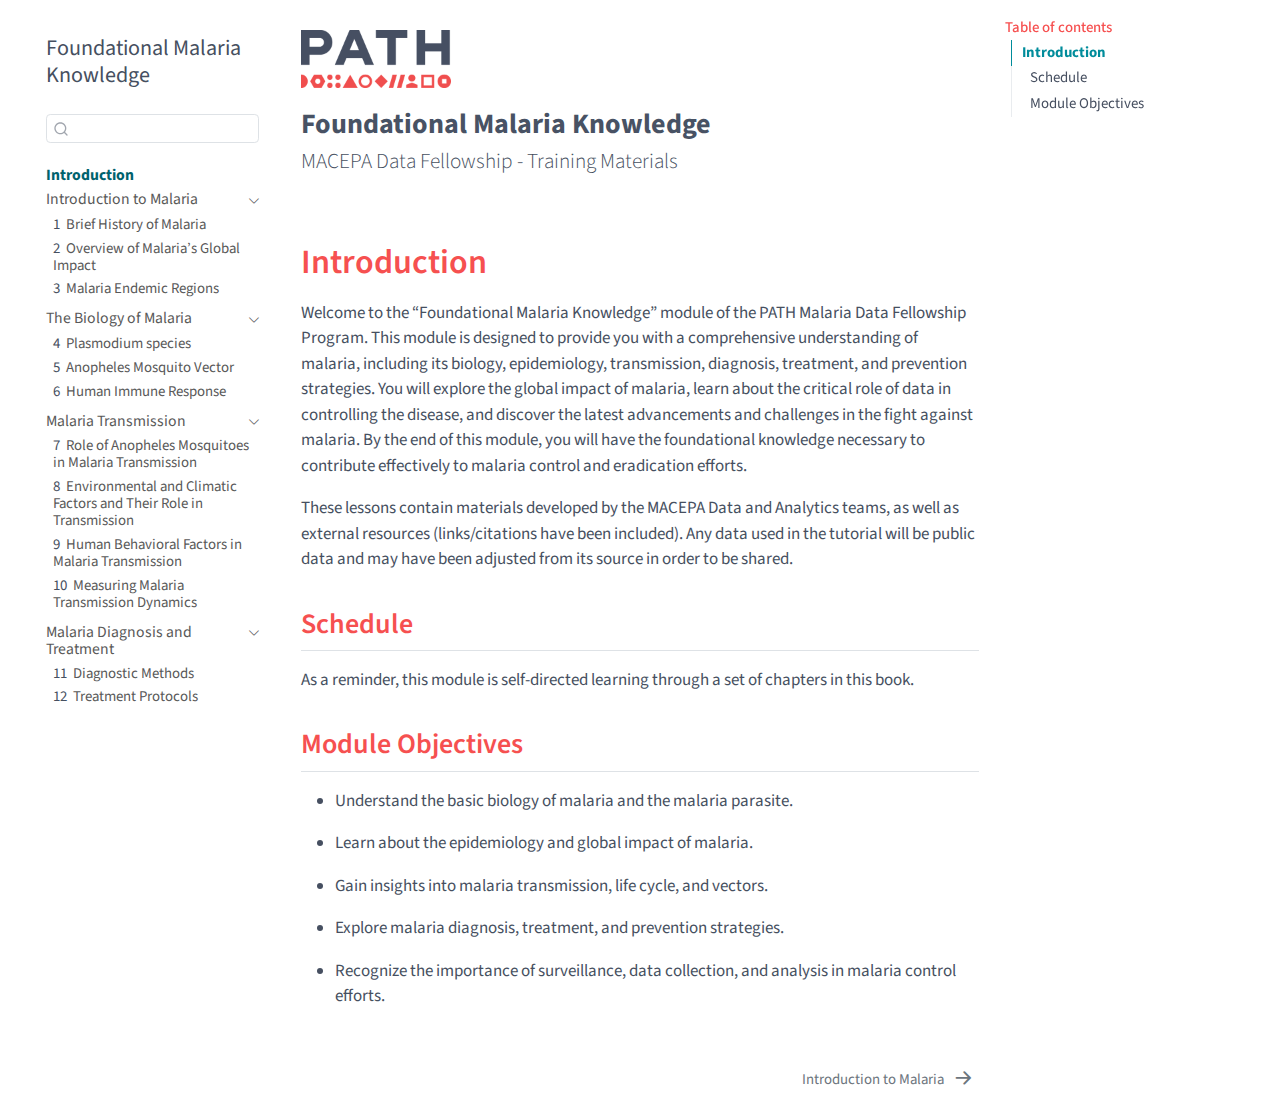
==== commit b40d7cff: "Built site for gh-pages" ====
--- a/index.html
+++ b/index.html
@@ -4677,7 +4677,7 @@
 .bi-suitcase2::before { content: "\f902"; }
 .bi-vignette::before { content: "\f903"; }
 </style>
-<link href="data:text/css,%40import%22https%3A%2F%2Ffonts%2Egoogleapis%2Ecom%2Fcss2%3Ffamily%3DSource%2BSans%2BPro%3Awght%40300%3B400%3B700%26display%3Dswap%22%3B%2Eshaded%2Dbox%7Bbackground%2Dcolor%3Argba%28240%2C240%2C240%2C%2E8%29%3Bpadding%3A10px%7D%2Eshaded%2Dbox%20h3%2C%2Eshaded%2Dbox%20%2Eh3%7Bmargin%3A0%7D%2Eshaded%2Dbox%20li%7Bmargin%2Dleft%3A20px%3Bmargin%2Dright%3A20px%7D%2Etitle%7Bfont%2Dweight%3Abold%3Bfont%2Dsize%3A28px%3Bcolor%3A%23485264%7D%2Eq%2Dpart%2Dtitle%7Bfont%2Dweight%3Abold%7Ddiv%2Esidebar%2Ditem%2Dcontainer%20%2Eactive%7Bfont%2Dweight%3Abold%7D%2Esidebar%20nav%5Brole%3Ddoc%2Dtoc%5D%20ul%3Eli%3Ea%2Eactive%2C%2Esidebar%20nav%5Brole%3Ddoc%2Dtoc%5D%20ul%3Eli%3Eul%3Eli%3Ea%2Eactive%7Bfont%2Dweight%3Abold%7D%3Aroot%2C%5Bdata%2Dbs%2Dtheme%3Dlight%5D%7B%2D%2Dbs%2Dblue%3A%20%2399D1D7%3B%2D%2Dbs%2Dindigo%3A%20%23FBB9b9%3B%2D%2Dbs%2Dpurple%3A%20%23613d7c%3B%2D%2Dbs%2Dpink%3A%20%23e83e8c%3B%2D%2Dbs%2Dred%3A%20%23FBB9b9%3B%2D%2Dbs%2Dorange%3A%20%23FFE178%3B%2D%2Dbs%2Dyellow%3A%20%23ff7518%3B%2D%2Dbs%2Dgreen%3A%20%23A5DFBF%3B%2D%2Dbs%2Dteal%3A%20%23005A87%3B%2D%2Dbs%2Dcyan%3A%20%23008c9B%3B%2D%2Dbs%2Dblack%3A%20%23000%3B%2D%2Dbs%2Dwhite%3A%20%23fff%3B%2D%2Dbs%2Dgray%3A%20%236c757d%3B%2D%2Dbs%2Dgray%2Ddark%3A%20%23343a40%3B%2D%2Dbs%2Dgray%2D100%3A%20%23f8f9fa%3B%2D%2Dbs%2Dgray%2D200%3A%20%23e9ecef%3B%2D%2Dbs%2Dgray%2D300%3A%20%23dee2e6%3B%2D%2Dbs%2Dgray%2D400%3A%20%23ced4da%3B%2D%2Dbs%2Dgray%2D500%3A%20%23adb5bd%3B%2D%2Dbs%2Dgray%2D600%3A%20%236c757d%3B%2D%2Dbs%2Dgray%2D700%3A%20%23495057%3B%2D%2Dbs%2Dgray%2D800%3A%20%23343a40%3B%2D%2Dbs%2Dgray%2D900%3A%20%23212529%3B%2D%2Dbs%2Ddefault%3A%20%23343a40%3B%2D%2Dbs%2Dprimary%3A%20%2399D1D7%3B%2D%2Dbs%2Dsecondary%3A%20%23343a40%3B%2D%2Dbs%2Dsuccess%3A%20%231EAF5F%3B%2D%2Dbs%2Dinfo%3A%20%23A8001E%3B%2D%2Dbs%2Dwarning%3A%20%23A8001E%3B%2D%2Dbs%2Ddanger%3A%20%23A8001E%3B%2D%2Dbs%2Dlight%3A%20%23f8f9fa%3B%2D%2Dbs%2Ddark%3A%20%23343a40%3B%2D%2Dbs%2Ddefault%2Drgb%3A%2052%2C%2058%2C%2064%3B%2D%2Dbs%2Dprimary%2Drgb%3A%20153%2C%20209%2C%20215%3B%2D%2Dbs%2Dsecondary%2Drgb%3A%2052%2C%2058%2C%2064%3B%2D%2Dbs%2Dsuccess%2Drgb%3A%2030%2C%20175%2C%2095%3B%2D%2Dbs%2Dinfo%2Drgb%3A%20168%2C%200%2C%2030%3B%2D%2Dbs%2Dwarning%2Drgb%3A%20168%2C%200%2C%2030%3B%2D%2Dbs%2Ddanger%2Drgb%3A%20168%2C%200%2C%2030%3B%2D%2Dbs%2Dlight%2Drgb%3A%20248%2C%20249%2C%20250%3B%2D%2Dbs%2Ddark%2Drgb%3A%2052%2C%2058%2C%2064%3B%2D%2Dbs%2Dprimary%2Dtext%2Demphasis%3A%20%233d5456%3B%2D%2Dbs%2Dsecondary%2Dtext%2Demphasis%3A%20%2315171a%3B%2D%2Dbs%2Dsuccess%2Dtext%2Demphasis%3A%20%230c4626%3B%2D%2Dbs%2Dinfo%2Dtext%2Demphasis%3A%20%2343000c%3B%2D%2Dbs%2Dwarning%2Dtext%2Demphasis%3A%20%2343000c%3B%2D%2Dbs%2Ddanger%2Dtext%2Demphasis%3A%20%2343000c%3B%2D%2Dbs%2Dlight%2Dtext%2Demphasis%3A%20%23495057%3B%2D%2Dbs%2Ddark%2Dtext%2Demphasis%3A%20%23495057%3B%2D%2Dbs%2Dprimary%2Dbg%2Dsubtle%3A%20%23ebf6f7%3B%2D%2Dbs%2Dsecondary%2Dbg%2Dsubtle%3A%20%23d6d8d9%3B%2D%2Dbs%2Dsuccess%2Dbg%2Dsubtle%3A%20%23d2efdf%3B%2D%2Dbs%2Dinfo%2Dbg%2Dsubtle%3A%20%23eeccd2%3B%2D%2Dbs%2Dwarning%2Dbg%2Dsubtle%3A%20%23eeccd2%3B%2D%2Dbs%2Ddanger%2Dbg%2Dsubtle%3A%20%23eeccd2%3B%2D%2Dbs%2Dlight%2Dbg%2Dsubtle%3A%20%23fcfcfd%3B%2D%2Dbs%2Ddark%2Dbg%2Dsubtle%3A%20%23ced4da%3B%2D%2Dbs%2Dprimary%2Dborder%2Dsubtle%3A%20%23d6edef%3B%2D%2Dbs%2Dsecondary%2Dborder%2Dsubtle%3A%20%23aeb0b3%3B%2D%2Dbs%2Dsuccess%2Dborder%2Dsubtle%3A%20%23a5dfbf%3B%2D%2Dbs%2Dinfo%2Dborder%2Dsubtle%3A%20%23dc99a5%3B%2D%2Dbs%2Dwarning%2Dborder%2Dsubtle%3A%20%23dc99a5%3B%2D%2Dbs%2Ddanger%2Dborder%2Dsubtle%3A%20%23dc99a5%3B%2D%2Dbs%2Dlight%2Dborder%2Dsubtle%3A%20%23e9ecef%3B%2D%2Dbs%2Ddark%2Dborder%2Dsubtle%3A%20%23adb5bd%3B%2D%2Dbs%2Dwhite%2Drgb%3A%20255%2C%20255%2C%20255%3B%2D%2Dbs%2Dblack%2Drgb%3A%200%2C%200%2C%200%3B%2D%2Dbs%2Dfont%2Dsans%2Dserif%3A%20%22Source%20Sans%20Pro%22%2C%20%2Dapple%2Dsystem%2C%20BlinkMacSystemFont%2C%20%22Segoe%20UI%22%2C%20Roboto%2C%20%22Helvetica%20Neue%22%2C%20Arial%2C%20sans%2Dserif%2C%20%22Apple%20Color%20Emoji%22%2C%20%22Segoe%20UI%20Emoji%22%2C%20%22Segoe%20UI%20Symbol%22%3B%2D%2Dbs%2Dfont%2Dmonospace%3A%20SFMono%2DRegular%2C%20Menlo%2C%20Monaco%2C%20Consolas%2C%20%22Liberation%20Mono%22%2C%20%22Courier%20New%22%2C%20monospace%3B%2D%2Dbs%2Dgradient%3A%20linear%2Dgradient%28180deg%2C%20rgba%28255%2C%20255%2C%20255%2C%200%2E15%29%2C%20rgba%28255%2C%20255%2C%20255%2C%200%29%29%3B%2D%2Dbs%2Droot%2Dfont%2Dsize%3A%2017px%3B%2D%2Dbs%2Dbody%2Dfont%2Dfamily%3A%20%22Source%20Sans%20Pro%22%2C%20%2Dapple%2Dsystem%2C%20BlinkMacSystemFont%2C%20%22Segoe%20UI%22%2C%20Roboto%2C%20%22Helvetica%20Neue%22%2C%20Arial%2C%20sans%2Dserif%2C%20%22Apple%20Color%20Emoji%22%2C%20%22Segoe%20UI%20Emoji%22%2C%20%22Segoe%20UI%20Symbol%22%3B%2D%2Dbs%2Dbody%2Dfont%2Dsize%3A1rem%3B%2D%2Dbs%2Dbody%2Dfont%2Dweight%3A%20400%3B%2D%2Dbs%2Dbody%2Dline%2Dheight%3A%201%2E5%3B%2D%2Dbs%2Dbody%2Dcolor%3A%20%23464F60%3B%2D%2Dbs%2Dbody%2Dcolor%2Drgb%3A%2070%2C%2079%2C%2096%3B%2D%2Dbs%2Dbody%2Dbg%3A%20%23fff%3B%2D%2Dbs%2Dbody%2Dbg%2Drgb%3A%20255%2C%20255%2C%20255%3B%2D%2Dbs%2Demphasis%2Dcolor%3A%20%23000%3B%2D%2Dbs%2Demphasis%2Dcolor%2Drgb%3A%200%2C%200%2C%200%3B%2D%2Dbs%2Dsecondary%2Dcolor%3A%20rgba%2870%2C%2079%2C%2096%2C%200%2E75%29%3B%2D%2Dbs%2Dsecondary%2Dcolor%2Drgb%3A%2070%2C%2079%2C%2096%3B%2D%2Dbs%2Dsecondary%2Dbg%3A%20%23e9ecef%3B%2D%2Dbs%2Dsecondary%2Dbg%2Drgb%3A%20233%2C%20236%2C%20239%3B%2D%2Dbs%2Dtertiary%2Dcolor%3A%20rgba%2870%2C%2079%2C%2096%2C%200%2E5%29%3B%2D%2Dbs%2Dtertiary%2Dcolor%2Drgb%3A%2070%2C%2079%2C%2096%3B%2D%2Dbs%2Dtertiary%2Dbg%3A%20%23f8f9fa%3B%2D%2Dbs%2Dtertiary%2Dbg%2Drgb%3A%20248%2C%20249%2C%20250%3B%2D%2Dbs%2Dheading%2Dcolor%3A%20%23F65050%3B%2D%2Dbs%2Dlink%2Dcolor%3A%20%23008c9B%3B%2D%2Dbs%2Dlink%2Dcolor%2Drgb%3A%200%2C%20140%2C%20155%3B%2D%2Dbs%2Dlink%2Ddecoration%3A%20underline%3B%2D%2Dbs%2Dlink%2Dhover%2Dcolor%3A%20%2300707c%3B%2D%2Dbs%2Dlink%2Dhover%2Dcolor%2Drgb%3A%200%2C%20112%2C%20124%3B%2D%2Dbs%2Dcode%2Dcolor%3A%20%237d12ba%3B%2D%2Dbs%2Dhighlight%2Dbg%3A%20%23ffe3d1%3B%2D%2Dbs%2Dborder%2Dwidth%3A%201px%3B%2D%2Dbs%2Dborder%2Dstyle%3A%20solid%3B%2D%2Dbs%2Dborder%2Dcolor%3A%20%23dee2e6%3B%2D%2Dbs%2Dborder%2Dcolor%2Dtranslucent%3A%20rgba%280%2C%200%2C%200%2C%200%2E175%29%3B%2D%2Dbs%2Dborder%2Dradius%3A%200%2E25rem%3B%2D%2Dbs%2Dborder%2Dradius%2Dsm%3A%200%2E2em%3B%2D%2Dbs%2Dborder%2Dradius%2Dlg%3A%200%2E5rem%3B%2D%2Dbs%2Dborder%2Dradius%2Dxl%3A%201rem%3B%2D%2Dbs%2Dborder%2Dradius%2Dxxl%3A%202rem%3B%2D%2Dbs%2Dborder%2Dradius%2D2xl%3A%20var%28%2D%2Dbs%2Dborder%2Dradius%2Dxxl%29%3B%2D%2Dbs%2Dborder%2Dradius%2Dpill%3A%2050rem%3B%2D%2Dbs%2Dbox%2Dshadow%3A%200%200%2E5rem%201rem%20rgba%280%2C%200%2C%200%2C%200%2E15%29%3B%2D%2Dbs%2Dbox%2Dshadow%2Dsm%3A%200%200%2E125rem%200%2E25rem%20rgba%280%2C%200%2C%200%2C%200%2E075%29%3B%2D%2Dbs%2Dbox%2Dshadow%2Dlg%3A%200%201rem%203rem%20rgba%280%2C%200%2C%200%2C%200%2E175%29%3B%2D%2Dbs%2Dbox%2Dshadow%2Dinset%3A%20inset%200%201px%202px%20rgba%280%2C%200%2C%200%2C%200%2E075%29%3B%2D%2Dbs%2Dfocus%2Dring%2Dwidth%3A%200%2E25rem%3B%2D%2Dbs%2Dfocus%2Dring%2Dopacity%3A%200%2E25%3B%2D%2Dbs%2Dfocus%2Dring%2Dcolor%3A%20rgba%28153%2C%20209%2C%20215%2C%200%2E25%29%3B%2D%2Dbs%2Dform%2Dvalid%2Dcolor%3A%20%231EAF5F%3B%2D%2Dbs%2Dform%2Dvalid%2Dborder%2Dcolor%3A%20%231EAF5F%3B%2D%2Dbs%2Dform%2Dinvalid%2Dcolor%3A%20%23A8001E%3B%2D%2Dbs%2Dform%2Dinvalid%2Dborder%2Dcolor%3A%20%23A8001E%7D%5Bdata%2Dbs%2Dtheme%3Ddark%5D%7Bcolor%2Dscheme%3Adark%3B%2D%2Dbs%2Dbody%2Dcolor%3A%20%23dee2e6%3B%2D%2Dbs%2Dbody%2Dcolor%2Drgb%3A%20222%2C%20226%2C%20230%3B%2D%2Dbs%2Dbody%2Dbg%3A%20%23212529%3B%2D%2Dbs%2Dbody%2Dbg%2Drgb%3A%2033%2C%2037%2C%2041%3B%2D%2Dbs%2Demphasis%2Dcolor%3A%20%23fff%3B%2D%2Dbs%2Demphasis%2Dcolor%2Drgb%3A%20255%2C%20255%2C%20255%3B%2D%2Dbs%2Dsecondary%2Dcolor%3A%20rgba%28222%2C%20226%2C%20230%2C%200%2E75%29%3B%2D%2Dbs%2Dsecondary%2Dcolor%2Drgb%3A%20222%2C%20226%2C%20230%3B%2D%2Dbs%2Dsecondary%2Dbg%3A%20%23343a40%3B%2D%2Dbs%2Dsecondary%2Dbg%2Drgb%3A%2052%2C%2058%2C%2064%3B%2D%2Dbs%2Dtertiary%2Dcolor%3A%20rgba%28222%2C%20226%2C%20230%2C%200%2E5%29%3B%2D%2Dbs%2Dtertiary%2Dcolor%2Drgb%3A%20222%2C%20226%2C%20230%3B%2D%2Dbs%2Dtertiary%2Dbg%3A%20%232b3035%3B%2D%2Dbs%2Dtertiary%2Dbg%2Drgb%3A%2043%2C%2048%2C%2053%3B%2D%2Dbs%2Dprimary%2Dtext%2Demphasis%3A%20%23c2e3e7%3B%2D%2Dbs%2Dsecondary%2Dtext%2Demphasis%3A%20%2385898c%3B%2D%2Dbs%2Dsuccess%2Dtext%2Demphasis%3A%20%2378cf9f%3B%2D%2Dbs%2Dinfo%2Dtext%2Demphasis%3A%20%23cb6678%3B%2D%2Dbs%2Dwarning%2Dtext%2Demphasis%3A%20%23cb6678%3B%2D%2Dbs%2Ddanger%2Dtext%2Demphasis%3A%20%23cb6678%3B%2D%2Dbs%2Dlight%2Dtext%2Demphasis%3A%20%23f8f9fa%3B%2D%2Dbs%2Ddark%2Dtext%2Demphasis%3A%20%23dee2e6%3B%2D%2Dbs%2Dprimary%2Dbg%2Dsubtle%3A%20%231f2a2b%3B%2D%2Dbs%2Dsecondary%2Dbg%2Dsubtle%3A%20%230a0c0d%3B%2D%2Dbs%2Dsuccess%2Dbg%2Dsubtle%3A%20%23062313%3B%2D%2Dbs%2Dinfo%2Dbg%2Dsubtle%3A%20%23220006%3B%2D%2Dbs%2Dwarning%2Dbg%2Dsubtle%3A%20%23220006%3B%2D%2Dbs%2Ddanger%2Dbg%2Dsubtle%3A%20%23220006%3B%2D%2Dbs%2Dlight%2Dbg%2Dsubtle%3A%20%23343a40%3B%2D%2Dbs%2Ddark%2Dbg%2Dsubtle%3A%20%231a1d20%3B%2D%2Dbs%2Dprimary%2Dborder%2Dsubtle%3A%20%235c7d81%3B%2D%2Dbs%2Dsecondary%2Dborder%2Dsubtle%3A%20%231f2326%3B%2D%2Dbs%2Dsuccess%2Dborder%2Dsubtle%3A%20%23126939%3B%2D%2Dbs%2Dinfo%2Dborder%2Dsubtle%3A%20%23650012%3B%2D%2Dbs%2Dwarning%2Dborder%2Dsubtle%3A%20%23650012%3B%2D%2Dbs%2Ddanger%2Dborder%2Dsubtle%3A%20%23650012%3B%2D%2Dbs%2Dlight%2Dborder%2Dsubtle%3A%20%23495057%3B%2D%2Dbs%2Ddark%2Dborder%2Dsubtle%3A%20%23343a40%3B%2D%2Dbs%2Dheading%2Dcolor%3A%20inherit%3B%2D%2Dbs%2Dlink%2Dcolor%3A%20%23c2e3e7%3B%2D%2Dbs%2Dlink%2Dhover%2Dcolor%3A%20%23cee9ec%3B%2D%2Dbs%2Dlink%2Dcolor%2Drgb%3A%20194%2C%20227%2C%20231%3B%2D%2Dbs%2Dlink%2Dhover%2Dcolor%2Drgb%3A%20206%2C%20233%2C%20236%3B%2D%2Dbs%2Dcode%2Dcolor%3A%20white%3B%2D%2Dbs%2Dborder%2Dcolor%3A%20%23495057%3B%2D%2Dbs%2Dborder%2Dcolor%2Dtranslucent%3A%20rgba%28255%2C%20255%2C%20255%2C%200%2E15%29%3B%2D%2Dbs%2Dform%2Dvalid%2Dcolor%3A%20%23c9ecd9%3B%2D%2Dbs%2Dform%2Dvalid%2Dborder%2Dcolor%3A%20%23c9ecd9%3B%2D%2Dbs%2Dform%2Dinvalid%2Dcolor%3A%20%23fdd5d5%3B%2D%2Dbs%2Dform%2Dinvalid%2Dborder%2Dcolor%3A%20%23fdd5d5%7D%2A%2C%2A%3A%3Abefore%2C%2A%3A%3Aafter%7Bbox%2Dsizing%3Aborder%2Dbox%7D%3Aroot%7Bfont%2Dsize%3Avar%28%2D%2Dbs%2Droot%2Dfont%2Dsize%29%7Dbody%7Bmargin%3A0%3Bfont%2Dfamily%3Avar%28%2D%2Dbs%2Dbody%2Dfont%2Dfamily%29%3Bfont%2Dsize%3Avar%28%2D%2Dbs%2Dbody%2Dfont%2Dsize%29%3Bfont%2Dweight%3Avar%28%2D%2Dbs%2Dbody%2Dfont%2Dweight%29%3Bline%2Dheight%3Avar%28%2D%2Dbs%2Dbody%2Dline%2Dheight%29%3Bcolor%3Avar%28%2D%2Dbs%2Dbody%2Dcolor%29%3Btext%2Dalign%3Avar%28%2D%2Dbs%2Dbody%2Dtext%2Dalign%29%3Bbackground%2Dcolor%3Avar%28%2D%2Dbs%2Dbody%2Dbg%29%3B%2Dwebkit%2Dtext%2Dsize%2Dadjust%3A100%25%3B%2Dwebkit%2Dtap%2Dhighlight%2Dcolor%3Argba%280%2C0%2C0%2C0%29%7Dhr%7Bmargin%3A1rem%200%3Bcolor%3Ainherit%3Bborder%3A0%3Bborder%2Dtop%3A1px%20solid%3Bopacity%3A%2E25%7Dh6%2C%2Eh6%2Ch5%2C%2Eh5%2Ch4%2C%2Eh4%2Ch3%2C%2Eh3%2Ch2%2C%2Eh2%2Ch1%2C%2Eh1%7Bmargin%2Dtop%3A0%3Bmargin%2Dbottom%3A%2E5rem%3Bfont%2Dweight%3A400%3Bline%2Dheight%3A1%2E2%3Bcolor%3Avar%28%2D%2Dbs%2Dheading%2Dcolor%29%7Dh1%2C%2Eh1%7Bfont%2Dsize%3Acalc%281%2E325rem%20%2B%200%2E9vw%29%7D%40media%28min%2Dwidth%3A%201200px%29%7Bh1%2C%2Eh1%7Bfont%2Dsize%3A2rem%7D%7Dh2%2C%2Eh2%7Bfont%2Dsize%3Acalc%281%2E29rem%20%2B%200%2E48vw%29%7D%40media%28min%2Dwidth%3A%201200px%29%7Bh2%2C%2Eh2%7Bfont%2Dsize%3A1%2E65rem%7D%7Dh3%2C%2Eh3%7Bfont%2Dsize%3Acalc%281%2E27rem%20%2B%200%2E24vw%29%7D%40media%28min%2Dwidth%3A%201200px%29%7Bh3%2C%2Eh3%7Bfont%2Dsize%3A1%2E45rem%7D%7Dh4%2C%2Eh4%7Bfont%2Dsize%3A1%2E25rem%7Dh5%2C%2Eh5%7Bfont%2Dsize%3A1%2E1rem%7Dh6%2C%2Eh6%7Bfont%2Dsize%3A1rem%7Dp%7Bmargin%2Dtop%3A0%3Bmargin%2Dbottom%3A1rem%7Dabbr%5Btitle%5D%7Btext%2Ddecoration%3Aunderline%20dotted%3B%2Dwebkit%2Dtext%2Ddecoration%3Aunderline%20dotted%3B%2Dmoz%2Dtext%2Ddecoration%3Aunderline%20dotted%3B%2Dms%2Dtext%2Ddecoration%3Aunderline%20dotted%3B%2Do%2Dtext%2Ddecoration%3Aunderline%20dotted%3Bcursor%3Ahelp%3Btext%2Ddecoration%2Dskip%2Dink%3Anone%7Daddress%7Bmargin%2Dbottom%3A1rem%3Bfont%2Dstyle%3Anormal%3Bline%2Dheight%3Ainherit%7Dol%2Cul%7Bpadding%2Dleft%3A2rem%7Dol%2Cul%2Cdl%7Bmargin%2Dtop%3A0%3Bmargin%2Dbottom%3A1rem%7Dol%20ol%2Cul%20ul%2Col%20ul%2Cul%20ol%7Bmargin%2Dbottom%3A0%7Ddt%7Bfont%2Dweight%3A700%7Ddd%7Bmargin%2Dbottom%3A%2E5rem%3Bmargin%2Dleft%3A0%7Dblockquote%7Bmargin%3A0%200%201rem%3Bpadding%3A%2E625rem%201%2E25rem%3Bborder%2Dleft%3A%2E25rem%20solid%20%23e9ecef%7Dblockquote%20p%3Alast%2Dchild%2Cblockquote%20ul%3Alast%2Dchild%2Cblockquote%20ol%3Alast%2Dchild%7Bmargin%2Dbottom%3A0%7Db%2Cstrong%7Bfont%2Dweight%3Abolder%7Dsmall%2C%2Esmall%7Bfont%2Dsize%3A0%2E875em%7Dmark%2C%2Emark%7Bpadding%3A%2E1875em%3Bbackground%2Dcolor%3Avar%28%2D%2Dbs%2Dhighlight%2Dbg%29%7Dsub%2Csup%7Bposition%3Arelative%3Bfont%2Dsize%3A0%2E75em%3Bline%2Dheight%3A0%3Bvertical%2Dalign%3Abaseline%7Dsub%7Bbottom%3A%2D0%2E25em%7Dsup%7Btop%3A%2D0%2E5em%7Da%7Bcolor%3Argba%28var%28%2D%2Dbs%2Dlink%2Dcolor%2Drgb%29%2C%20var%28%2D%2Dbs%2Dlink%2Dopacity%2C%201%29%29%3Btext%2Ddecoration%3Aunderline%3B%2Dwebkit%2Dtext%2Ddecoration%3Aunderline%3B%2Dmoz%2Dtext%2Ddecoration%3Aunderline%3B%2Dms%2Dtext%2Ddecoration%3Aunderline%3B%2Do%2Dtext%2Ddecoration%3Aunderline%7Da%3Ahover%7B%2D%2Dbs%2Dlink%2Dcolor%2Drgb%3A%20var%28%2D%2Dbs%2Dlink%2Dhover%2Dcolor%2Drgb%29%7Da%3Anot%28%5Bhref%5D%29%3Anot%28%5Bclass%5D%29%2Ca%3Anot%28%5Bhref%5D%29%3Anot%28%5Bclass%5D%29%3Ahover%7Bcolor%3Ainherit%3Btext%2Ddecoration%3Anone%7Dpre%2Ccode%2Ckbd%2Csamp%7Bfont%2Dfamily%3ASFMono%2DRegular%2CMenlo%2CMonaco%2CConsolas%2C%22Liberation%20Mono%22%2C%22Courier%20New%22%2Cmonospace%3Bfont%2Dsize%3A1em%7Dpre%7Bdisplay%3Ablock%3Bmargin%2Dtop%3A0%3Bmargin%2Dbottom%3A1rem%3Boverflow%3Aauto%3Bfont%2Dsize%3A0%2E875em%3Bcolor%3A%23000%3Bbackground%2Dcolor%3A%23f8f9fa%3Bpadding%3A%2E5rem%3Bborder%3A1px%20solid%20var%28%2D%2Dbs%2Dborder%2Dcolor%2C%20%23dee2e6%29%7Dpre%20code%7Bbackground%2Dcolor%3Argba%280%2C0%2C0%2C0%29%3Bfont%2Dsize%3Ainherit%3Bcolor%3Ainherit%3Bword%2Dbreak%3Anormal%7Dcode%7Bfont%2Dsize%3A0%2E875em%3Bcolor%3Avar%28%2D%2Dbs%2Dcode%2Dcolor%29%3Bbackground%2Dcolor%3A%23f8f9fa%3Bpadding%3A%2E125rem%20%2E25rem%3Bword%2Dwrap%3Abreak%2Dword%7Da%3Ecode%7Bcolor%3Ainherit%7Dkbd%7Bpadding%3A%2E4rem%20%2E4rem%3Bfont%2Dsize%3A0%2E875em%3Bcolor%3A%23fff%3Bbackground%2Dcolor%3A%23464f60%7Dkbd%20kbd%7Bpadding%3A0%3Bfont%2Dsize%3A1em%7Dfigure%7Bmargin%3A0%200%201rem%7Dimg%2Csvg%7Bvertical%2Dalign%3Amiddle%7Dtable%7Bcaption%2Dside%3Abottom%3Bborder%2Dcollapse%3Acollapse%7Dcaption%7Bpadding%2Dtop%3A%2E5rem%3Bpadding%2Dbottom%3A%2E5rem%3Bcolor%3Argba%2870%2C79%2C96%2C%2E75%29%3Btext%2Dalign%3Aleft%7Dth%7Btext%2Dalign%3Ainherit%3Btext%2Dalign%3A%2Dwebkit%2Dmatch%2Dparent%7Dthead%2Ctbody%2Ctfoot%2Ctr%2Ctd%2Cth%7Bborder%2Dcolor%3Ainherit%3Bborder%2Dstyle%3Asolid%3Bborder%2Dwidth%3A0%7Dlabel%7Bdisplay%3Ainline%2Dblock%7Dbutton%7Bborder%2Dradius%3A0%7Dbutton%3Afocus%3Anot%28%3Afocus%2Dvisible%29%7Boutline%3A0%7Dinput%2Cbutton%2Cselect%2Coptgroup%2Ctextarea%7Bmargin%3A0%3Bfont%2Dfamily%3Ainherit%3Bfont%2Dsize%3Ainherit%3Bline%2Dheight%3Ainherit%7Dbutton%2Cselect%7Btext%2Dtransform%3Anone%7D%5Brole%3Dbutton%5D%7Bcursor%3Apointer%7Dselect%7Bword%2Dwrap%3Anormal%7Dselect%3Adisabled%7Bopacity%3A1%7D%5Blist%5D%3Anot%28%5Btype%3Ddate%5D%29%3Anot%28%5Btype%3Ddatetime%2Dlocal%5D%29%3Anot%28%5Btype%3Dmonth%5D%29%3Anot%28%5Btype%3Dweek%5D%29%3Anot%28%5Btype%3Dtime%5D%29%3A%3A%2Dwebkit%2Dcalendar%2Dpicker%2Dindicator%7Bdisplay%3Anone%20%21important%7Dbutton%2C%5Btype%3Dbutton%5D%2C%5Btype%3Dreset%5D%2C%5Btype%3Dsubmit%5D%7B%2Dwebkit%2Dappearance%3Abutton%7Dbutton%3Anot%28%3Adisabled%29%2C%5Btype%3Dbutton%5D%3Anot%28%3Adisabled%29%2C%5Btype%3Dreset%5D%3Anot%28%3Adisabled%29%2C%5Btype%3Dsubmit%5D%3Anot%28%3Adisabled%29%7Bcursor%3Apointer%7D%3A%3A%2Dmoz%2Dfocus%2Dinner%7Bpadding%3A0%3Bborder%2Dstyle%3Anone%7Dtextarea%7Bresize%3Avertical%7Dfieldset%7Bmin%2Dwidth%3A0%3Bpadding%3A0%3Bmargin%3A0%3Bborder%3A0%7Dlegend%7Bfloat%3Aleft%3Bwidth%3A100%25%3Bpadding%3A0%3Bmargin%2Dbottom%3A%2E5rem%3Bfont%2Dsize%3Acalc%281%2E275rem%20%2B%200%2E3vw%29%3Bline%2Dheight%3Ainherit%7D%40media%28min%2Dwidth%3A%201200px%29%7Blegend%7Bfont%2Dsize%3A1%2E5rem%7D%7Dlegend%2B%2A%7Bclear%3Aleft%7D%3A%3A%2Dwebkit%2Ddatetime%2Dedit%2Dfields%2Dwrapper%2C%3A%3A%2Dwebkit%2Ddatetime%2Dedit%2Dtext%2C%3A%3A%2Dwebkit%2Ddatetime%2Dedit%2Dminute%2C%3A%3A%2Dwebkit%2Ddatetime%2Dedit%2Dhour%2Dfield%2C%3A%3A%2Dwebkit%2Ddatetime%2Dedit%2Dday%2Dfield%2C%3A%3A%2Dwebkit%2Ddatetime%2Dedit%2Dmonth%2Dfield%2C%3A%3A%2Dwebkit%2Ddatetime%2Dedit%2Dyear%2Dfield%7Bpadding%3A0%7D%3A%3A%2Dwebkit%2Dinner%2Dspin%2Dbutton%7Bheight%3Aauto%7D%5Btype%3Dsearch%5D%7B%2Dwebkit%2Dappearance%3Atextfield%3Boutline%2Doffset%3A%2D2px%7D%3A%3A%2Dwebkit%2Dsearch%2Ddecoration%7B%2Dwebkit%2Dappearance%3Anone%7D%3A%3A%2Dwebkit%2Dcolor%2Dswatch%2Dwrapper%7Bpadding%3A0%7D%3A%3Afile%2Dselector%2Dbutton%7Bfont%3Ainherit%3B%2Dwebkit%2Dappearance%3Abutton%7Doutput%7Bdisplay%3Ainline%2Dblock%7Diframe%7Bborder%3A0%7Dsummary%7Bdisplay%3Alist%2Ditem%3Bcursor%3Apointer%7Dprogress%7Bvertical%2Dalign%3Abaseline%7D%5Bhidden%5D%7Bdisplay%3Anone%20%21important%7D%2Elead%7Bfont%2Dsize%3A1%2E25rem%3Bfont%2Dweight%3A300%7D%2Edisplay%2D1%7Bfont%2Dsize%3Acalc%281%2E625rem%20%2B%204%2E5vw%29%3Bfont%2Dweight%3A300%3Bline%2Dheight%3A1%2E2%7D%40media%28min%2Dwidth%3A%201200px%29%7B%2Edisplay%2D1%7Bfont%2Dsize%3A5rem%7D%7D%2Edisplay%2D2%7Bfont%2Dsize%3Acalc%281%2E575rem%20%2B%203%2E9vw%29%3Bfont%2Dweight%3A300%3Bline%2Dheight%3A1%2E2%7D%40media%28min%2Dwidth%3A%201200px%29%7B%2Edisplay%2D2%7Bfont%2Dsize%3A4%2E5rem%7D%7D%2Edisplay%2D3%7Bfont%2Dsize%3Acalc%281%2E525rem%20%2B%203%2E3vw%29%3Bfont%2Dweight%3A300%3Bline%2Dheight%3A1%2E2%7D%40media%28min%2Dwidth%3A%201200px%29%7B%2Edisplay%2D3%7Bfont%2Dsize%3A4rem%7D%7D%2Edisplay%2D4%7Bfont%2Dsize%3Acalc%281%2E475rem%20%2B%202%2E7vw%29%3Bfont%2Dweight%3A300%3Bline%2Dheight%3A1%2E2%7D%40media%28min%2Dwidth%3A%201200px%29%7B%2Edisplay%2D4%7Bfont%2Dsize%3A3%2E5rem%7D%7D%2Edisplay%2D5%7Bfont%2Dsize%3Acalc%281%2E425rem%20%2B%202%2E1vw%29%3Bfont%2Dweight%3A300%3Bline%2Dheight%3A1%2E2%7D%40media%28min%2Dwidth%3A%201200px%29%7B%2Edisplay%2D5%7Bfont%2Dsize%3A3rem%7D%7D%2Edisplay%2D6%7Bfont%2Dsize%3Acalc%281%2E375rem%20%2B%201%2E5vw%29%3Bfont%2Dweight%3A300%3Bline%2Dheight%3A1%2E2%7D%40media%28min%2Dwidth%3A%201200px%29%7B%2Edisplay%2D6%7Bfont%2Dsize%3A2%2E5rem%7D%7D%2Elist%2Dunstyled%7Bpadding%2Dleft%3A0%3Blist%2Dstyle%3Anone%7D%2Elist%2Dinline%7Bpadding%2Dleft%3A0%3Blist%2Dstyle%3Anone%7D%2Elist%2Dinline%2Ditem%7Bdisplay%3Ainline%2Dblock%7D%2Elist%2Dinline%2Ditem%3Anot%28%3Alast%2Dchild%29%7Bmargin%2Dright%3A%2E5rem%7D%2Einitialism%7Bfont%2Dsize%3A0%2E875em%3Btext%2Dtransform%3Auppercase%7D%2Eblockquote%7Bmargin%2Dbottom%3A1rem%3Bfont%2Dsize%3A1%2E25rem%7D%2Eblockquote%3E%3Alast%2Dchild%7Bmargin%2Dbottom%3A0%7D%2Eblockquote%2Dfooter%7Bmargin%2Dtop%3A%2D1rem%3Bmargin%2Dbottom%3A1rem%3Bfont%2Dsize%3A0%2E875em%3Bcolor%3A%236c757d%7D%2Eblockquote%2Dfooter%3A%3Abefore%7Bcontent%3A%22%E2%80%94%C2%A0%22%7D%2Eimg%2Dfluid%7Bmax%2Dwidth%3A100%25%3Bheight%3Aauto%7D%2Eimg%2Dthumbnail%7Bpadding%3A%2E25rem%3Bbackground%2Dcolor%3A%23fff%3Bborder%3A1px%20solid%20%23dee2e6%3Bmax%2Dwidth%3A100%25%3Bheight%3Aauto%7D%2Efigure%7Bdisplay%3Ainline%2Dblock%7D%2Efigure%2Dimg%7Bmargin%2Dbottom%3A%2E5rem%3Bline%2Dheight%3A1%7D%2Efigure%2Dcaption%7Bfont%2Dsize%3A0%2E875em%3Bcolor%3Argba%2870%2C79%2C96%2C%2E75%29%7D%2Econtainer%2C%2Econtainer%2Dfluid%2C%2Econtainer%2Dxxl%2C%2Econtainer%2Dxl%2C%2Econtainer%2Dlg%2C%2Econtainer%2Dmd%2C%2Econtainer%2Dsm%7B%2D%2Dbs%2Dgutter%2Dx%3A%201%2E5rem%3B%2D%2Dbs%2Dgutter%2Dy%3A%200%3Bwidth%3A100%25%3Bpadding%2Dright%3Acalc%28var%28%2D%2Dbs%2Dgutter%2Dx%29%2A%2E5%29%3Bpadding%2Dleft%3Acalc%28var%28%2D%2Dbs%2Dgutter%2Dx%29%2A%2E5%29%3Bmargin%2Dright%3Aauto%3Bmargin%2Dleft%3Aauto%7D%40media%28min%2Dwidth%3A%20576px%29%7B%2Econtainer%2Dsm%2C%2Econtainer%7Bmax%2Dwidth%3A540px%7D%7D%40media%28min%2Dwidth%3A%20768px%29%7B%2Econtainer%2Dmd%2C%2Econtainer%2Dsm%2C%2Econtainer%7Bmax%2Dwidth%3A720px%7D%7D%40media%28min%2Dwidth%3A%20992px%29%7B%2Econtainer%2Dlg%2C%2Econtainer%2Dmd%2C%2Econtainer%2Dsm%2C%2Econtainer%7Bmax%2Dwidth%3A960px%7D%7D%40media%28min%2Dwidth%3A%201200px%29%7B%2Econtainer%2Dxl%2C%2Econtainer%2Dlg%2C%2Econtainer%2Dmd%2C%2Econtainer%2Dsm%2C%2Econtainer%7Bmax%2Dwidth%3A1140px%7D%7D%40media%28min%2Dwidth%3A%201400px%29%7B%2Econtainer%2Dxxl%2C%2Econtainer%2Dxl%2C%2Econtainer%2Dlg%2C%2Econtainer%2Dmd%2C%2Econtainer%2Dsm%2C%2Econtainer%7Bmax%2Dwidth%3A1320px%7D%7D%3Aroot%7B%2D%2Dbs%2Dbreakpoint%2Dxs%3A%200%3B%2D%2Dbs%2Dbreakpoint%2Dsm%3A%20576px%3B%2D%2Dbs%2Dbreakpoint%2Dmd%3A%20768px%3B%2D%2Dbs%2Dbreakpoint%2Dlg%3A%20992px%3B%2D%2Dbs%2Dbreakpoint%2Dxl%3A%201200px%3B%2D%2Dbs%2Dbreakpoint%2Dxxl%3A%201400px%7D%2Egrid%7Bdisplay%3Agrid%3Bgrid%2Dtemplate%2Drows%3Arepeat%28var%28%2D%2Dbs%2Drows%2C%201%29%2C%201fr%29%3Bgrid%2Dtemplate%2Dcolumns%3Arepeat%28var%28%2D%2Dbs%2Dcolumns%2C%2012%29%2C%201fr%29%3Bgap%3Avar%28%2D%2Dbs%2Dgap%2C%201%2E5rem%29%7D%2Egrid%20%2Eg%2Dcol%2D1%7Bgrid%2Dcolumn%3Aauto%2Fspan%201%7D%2Egrid%20%2Eg%2Dcol%2D2%7Bgrid%2Dcolumn%3Aauto%2Fspan%202%7D%2Egrid%20%2Eg%2Dcol%2D3%7Bgrid%2Dcolumn%3Aauto%2Fspan%203%7D%2Egrid%20%2Eg%2Dcol%2D4%7Bgrid%2Dcolumn%3Aauto%2Fspan%204%7D%2Egrid%20%2Eg%2Dcol%2D5%7Bgrid%2Dcolumn%3Aauto%2Fspan%205%7D%2Egrid%20%2Eg%2Dcol%2D6%7Bgrid%2Dcolumn%3Aauto%2Fspan%206%7D%2Egrid%20%2Eg%2Dcol%2D7%7Bgrid%2Dcolumn%3Aauto%2Fspan%207%7D%2Egrid%20%2Eg%2Dcol%2D8%7Bgrid%2Dcolumn%3Aauto%2Fspan%208%7D%2Egrid%20%2Eg%2Dcol%2D9%7Bgrid%2Dcolumn%3Aauto%2Fspan%209%7D%2Egrid%20%2Eg%2Dcol%2D10%7Bgrid%2Dcolumn%3Aauto%2Fspan%2010%7D%2Egrid%20%2Eg%2Dcol%2D11%7Bgrid%2Dcolumn%3Aauto%2Fspan%2011%7D%2Egrid%20%2Eg%2Dcol%2D12%7Bgrid%2Dcolumn%3Aauto%2Fspan%2012%7D%2Egrid%20%2Eg%2Dstart%2D1%7Bgrid%2Dcolumn%2Dstart%3A1%7D%2Egrid%20%2Eg%2Dstart%2D2%7Bgrid%2Dcolumn%2Dstart%3A2%7D%2Egrid%20%2Eg%2Dstart%2D3%7Bgrid%2Dcolumn%2Dstart%3A3%7D%2Egrid%20%2Eg%2Dstart%2D4%7Bgrid%2Dcolumn%2Dstart%3A4%7D%2Egrid%20%2Eg%2Dstart%2D5%7Bgrid%2Dcolumn%2Dstart%3A5%7D%2Egrid%20%2Eg%2Dstart%2D6%7Bgrid%2Dcolumn%2Dstart%3A6%7D%2Egrid%20%2Eg%2Dstart%2D7%7Bgrid%2Dcolumn%2Dstart%3A7%7D%2Egrid%20%2Eg%2Dstart%2D8%7Bgrid%2Dcolumn%2Dstart%3A8%7D%2Egrid%20%2Eg%2Dstart%2D9%7Bgrid%2Dcolumn%2Dstart%3A9%7D%2Egrid%20%2Eg%2Dstart%2D10%7Bgrid%2Dcolumn%2Dstart%3A10%7D%2Egrid%20%2Eg%2Dstart%2D11%7Bgrid%2Dcolumn%2Dstart%3A11%7D%40media%28min%2Dwidth%3A%20576px%29%7B%2Egrid%20%2Eg%2Dcol%2Dsm%2D1%7Bgrid%2Dcolumn%3Aauto%2Fspan%201%7D%2Egrid%20%2Eg%2Dcol%2Dsm%2D2%7Bgrid%2Dcolumn%3Aauto%2Fspan%202%7D%2Egrid%20%2Eg%2Dcol%2Dsm%2D3%7Bgrid%2Dcolumn%3Aauto%2Fspan%203%7D%2Egrid%20%2Eg%2Dcol%2Dsm%2D4%7Bgrid%2Dcolumn%3Aauto%2Fspan%204%7D%2Egrid%20%2Eg%2Dcol%2Dsm%2D5%7Bgrid%2Dcolumn%3Aauto%2Fspan%205%7D%2Egrid%20%2Eg%2Dcol%2Dsm%2D6%7Bgrid%2Dcolumn%3Aauto%2Fspan%206%7D%2Egrid%20%2Eg%2Dcol%2Dsm%2D7%7Bgrid%2Dcolumn%3Aauto%2Fspan%207%7D%2Egrid%20%2Eg%2Dcol%2Dsm%2D8%7Bgrid%2Dcolumn%3Aauto%2Fspan%208%7D%2Egrid%20%2Eg%2Dcol%2Dsm%2D9%7Bgrid%2Dcolumn%3Aauto%2Fspan%209%7D%2Egrid%20%2Eg%2Dcol%2Dsm%2D10%7Bgrid%2Dcolumn%3Aauto%2Fspan%2010%7D%2Egrid%20%2Eg%2Dcol%2Dsm%2D11%7Bgrid%2Dcolumn%3Aauto%2Fspan%2011%7D%2Egrid%20%2Eg%2Dcol%2Dsm%2D12%7Bgrid%2Dcolumn%3Aauto%2Fspan%2012%7D%2Egrid%20%2Eg%2Dstart%2Dsm%2D1%7Bgrid%2Dcolumn%2Dstart%3A1%7D%2Egrid%20%2Eg%2Dstart%2Dsm%2D2%7Bgrid%2Dcolumn%2Dstart%3A2%7D%2Egrid%20%2Eg%2Dstart%2Dsm%2D3%7Bgrid%2Dcolumn%2Dstart%3A3%7D%2Egrid%20%2Eg%2Dstart%2Dsm%2D4%7Bgrid%2Dcolumn%2Dstart%3A4%7D%2Egrid%20%2Eg%2Dstart%2Dsm%2D5%7Bgrid%2Dcolumn%2Dstart%3A5%7D%2Egrid%20%2Eg%2Dstart%2Dsm%2D6%7Bgrid%2Dcolumn%2Dstart%3A6%7D%2Egrid%20%2Eg%2Dstart%2Dsm%2D7%7Bgrid%2Dcolumn%2Dstart%3A7%7D%2Egrid%20%2Eg%2Dstart%2Dsm%2D8%7Bgrid%2Dcolumn%2Dstart%3A8%7D%2Egrid%20%2Eg%2Dstart%2Dsm%2D9%7Bgrid%2Dcolumn%2Dstart%3A9%7D%2Egrid%20%2Eg%2Dstart%2Dsm%2D10%7Bgrid%2Dcolumn%2Dstart%3A10%7D%2Egrid%20%2Eg%2Dstart%2Dsm%2D11%7Bgrid%2Dcolumn%2Dstart%3A11%7D%7D%40media%28min%2Dwidth%3A%20768px%29%7B%2Egrid%20%2Eg%2Dcol%2Dmd%2D1%7Bgrid%2Dcolumn%3Aauto%2Fspan%201%7D%2Egrid%20%2Eg%2Dcol%2Dmd%2D2%7Bgrid%2Dcolumn%3Aauto%2Fspan%202%7D%2Egrid%20%2Eg%2Dcol%2Dmd%2D3%7Bgrid%2Dcolumn%3Aauto%2Fspan%203%7D%2Egrid%20%2Eg%2Dcol%2Dmd%2D4%7Bgrid%2Dcolumn%3Aauto%2Fspan%204%7D%2Egrid%20%2Eg%2Dcol%2Dmd%2D5%7Bgrid%2Dcolumn%3Aauto%2Fspan%205%7D%2Egrid%20%2Eg%2Dcol%2Dmd%2D6%7Bgrid%2Dcolumn%3Aauto%2Fspan%206%7D%2Egrid%20%2Eg%2Dcol%2Dmd%2D7%7Bgrid%2Dcolumn%3Aauto%2Fspan%207%7D%2Egrid%20%2Eg%2Dcol%2Dmd%2D8%7Bgrid%2Dcolumn%3Aauto%2Fspan%208%7D%2Egrid%20%2Eg%2Dcol%2Dmd%2D9%7Bgrid%2Dcolumn%3Aauto%2Fspan%209%7D%2Egrid%20%2Eg%2Dcol%2Dmd%2D10%7Bgrid%2Dcolumn%3Aauto%2Fspan%2010%7D%2Egrid%20%2Eg%2Dcol%2Dmd%2D11%7Bgrid%2Dcolumn%3Aauto%2Fspan%2011%7D%2Egrid%20%2Eg%2Dcol%2Dmd%2D12%7Bgrid%2Dcolumn%3Aauto%2Fspan%2012%7D%2Egrid%20%2Eg%2Dstart%2Dmd%2D1%7Bgrid%2Dcolumn%2Dstart%3A1%7D%2Egrid%20%2Eg%2Dstart%2Dmd%2D2%7Bgrid%2Dcolumn%2Dstart%3A2%7D%2Egrid%20%2Eg%2Dstart%2Dmd%2D3%7Bgrid%2Dcolumn%2Dstart%3A3%7D%2Egrid%20%2Eg%2Dstart%2Dmd%2D4%7Bgrid%2Dcolumn%2Dstart%3A4%7D%2Egrid%20%2Eg%2Dstart%2Dmd%2D5%7Bgrid%2Dcolumn%2Dstart%3A5%7D%2Egrid%20%2Eg%2Dstart%2Dmd%2D6%7Bgrid%2Dcolumn%2Dstart%3A6%7D%2Egrid%20%2Eg%2Dstart%2Dmd%2D7%7Bgrid%2Dcolumn%2Dstart%3A7%7D%2Egrid%20%2Eg%2Dstart%2Dmd%2D8%7Bgrid%2Dcolumn%2Dstart%3A8%7D%2Egrid%20%2Eg%2Dstart%2Dmd%2D9%7Bgrid%2Dcolumn%2Dstart%3A9%7D%2Egrid%20%2Eg%2Dstart%2Dmd%2D10%7Bgrid%2Dcolumn%2Dstart%3A10%7D%2Egrid%20%2Eg%2Dstart%2Dmd%2D11%7Bgrid%2Dcolumn%2Dstart%3A11%7D%7D%40media%28min%2Dwidth%3A%20992px%29%7B%2Egrid%20%2Eg%2Dcol%2Dlg%2D1%7Bgrid%2Dcolumn%3Aauto%2Fspan%201%7D%2Egrid%20%2Eg%2Dcol%2Dlg%2D2%7Bgrid%2Dcolumn%3Aauto%2Fspan%202%7D%2Egrid%20%2Eg%2Dcol%2Dlg%2D3%7Bgrid%2Dcolumn%3Aauto%2Fspan%203%7D%2Egrid%20%2Eg%2Dcol%2Dlg%2D4%7Bgrid%2Dcolumn%3Aauto%2Fspan%204%7D%2Egrid%20%2Eg%2Dcol%2Dlg%2D5%7Bgrid%2Dcolumn%3Aauto%2Fspan%205%7D%2Egrid%20%2Eg%2Dcol%2Dlg%2D6%7Bgrid%2Dcolumn%3Aauto%2Fspan%206%7D%2Egrid%20%2Eg%2Dcol%2Dlg%2D7%7Bgrid%2Dcolumn%3Aauto%2Fspan%207%7D%2Egrid%20%2Eg%2Dcol%2Dlg%2D8%7Bgrid%2Dcolumn%3Aauto%2Fspan%208%7D%2Egrid%20%2Eg%2Dcol%2Dlg%2D9%7Bgrid%2Dcolumn%3Aauto%2Fspan%209%7D%2Egrid%20%2Eg%2Dcol%2Dlg%2D10%7Bgrid%2Dcolumn%3Aauto%2Fspan%2010%7D%2Egrid%20%2Eg%2Dcol%2Dlg%2D11%7Bgrid%2Dcolumn%3Aauto%2Fspan%2011%7D%2Egrid%20%2Eg%2Dcol%2Dlg%2D12%7Bgrid%2Dcolumn%3Aauto%2Fspan%2012%7D%2Egrid%20%2Eg%2Dstart%2Dlg%2D1%7Bgrid%2Dcolumn%2Dstart%3A1%7D%2Egrid%20%2Eg%2Dstart%2Dlg%2D2%7Bgrid%2Dcolumn%2Dstart%3A2%7D%2Egrid%20%2Eg%2Dstart%2Dlg%2D3%7Bgrid%2Dcolumn%2Dstart%3A3%7D%2Egrid%20%2Eg%2Dstart%2Dlg%2D4%7Bgrid%2Dcolumn%2Dstart%3A4%7D%2Egrid%20%2Eg%2Dstart%2Dlg%2D5%7Bgrid%2Dcolumn%2Dstart%3A5%7D%2Egrid%20%2Eg%2Dstart%2Dlg%2D6%7Bgrid%2Dcolumn%2Dstart%3A6%7D%2Egrid%20%2Eg%2Dstart%2Dlg%2D7%7Bgrid%2Dcolumn%2Dstart%3A7%7D%2Egrid%20%2Eg%2Dstart%2Dlg%2D8%7Bgrid%2Dcolumn%2Dstart%3A8%7D%2Egrid%20%2Eg%2Dstart%2Dlg%2D9%7Bgrid%2Dcolumn%2Dstart%3A9%7D%2Egrid%20%2Eg%2Dstart%2Dlg%2D10%7Bgrid%2Dcolumn%2Dstart%3A10%7D%2Egrid%20%2Eg%2Dstart%2Dlg%2D11%7Bgrid%2Dcolumn%2Dstart%3A11%7D%7D%40media%28min%2Dwidth%3A%201200px%29%7B%2Egrid%20%2Eg%2Dcol%2Dxl%2D1%7Bgrid%2Dcolumn%3Aauto%2Fspan%201%7D%2Egrid%20%2Eg%2Dcol%2Dxl%2D2%7Bgrid%2Dcolumn%3Aauto%2Fspan%202%7D%2Egrid%20%2Eg%2Dcol%2Dxl%2D3%7Bgrid%2Dcolumn%3Aauto%2Fspan%203%7D%2Egrid%20%2Eg%2Dcol%2Dxl%2D4%7Bgrid%2Dcolumn%3Aauto%2Fspan%204%7D%2Egrid%20%2Eg%2Dcol%2Dxl%2D5%7Bgrid%2Dcolumn%3Aauto%2Fspan%205%7D%2Egrid%20%2Eg%2Dcol%2Dxl%2D6%7Bgrid%2Dcolumn%3Aauto%2Fspan%206%7D%2Egrid%20%2Eg%2Dcol%2Dxl%2D7%7Bgrid%2Dcolumn%3Aauto%2Fspan%207%7D%2Egrid%20%2Eg%2Dcol%2Dxl%2D8%7Bgrid%2Dcolumn%3Aauto%2Fspan%208%7D%2Egrid%20%2Eg%2Dcol%2Dxl%2D9%7Bgrid%2Dcolumn%3Aauto%2Fspan%209%7D%2Egrid%20%2Eg%2Dcol%2Dxl%2D10%7Bgrid%2Dcolumn%3Aauto%2Fspan%2010%7D%2Egrid%20%2Eg%2Dcol%2Dxl%2D11%7Bgrid%2Dcolumn%3Aauto%2Fspan%2011%7D%2Egrid%20%2Eg%2Dcol%2Dxl%2D12%7Bgrid%2Dcolumn%3Aauto%2Fspan%2012%7D%2Egrid%20%2Eg%2Dstart%2Dxl%2D1%7Bgrid%2Dcolumn%2Dstart%3A1%7D%2Egrid%20%2Eg%2Dstart%2Dxl%2D2%7Bgrid%2Dcolumn%2Dstart%3A2%7D%2Egrid%20%2Eg%2Dstart%2Dxl%2D3%7Bgrid%2Dcolumn%2Dstart%3A3%7D%2Egrid%20%2Eg%2Dstart%2Dxl%2D4%7Bgrid%2Dcolumn%2Dstart%3A4%7D%2Egrid%20%2Eg%2Dstart%2Dxl%2D5%7Bgrid%2Dcolumn%2Dstart%3A5%7D%2Egrid%20%2Eg%2Dstart%2Dxl%2D6%7Bgrid%2Dcolumn%2Dstart%3A6%7D%2Egrid%20%2Eg%2Dstart%2Dxl%2D7%7Bgrid%2Dcolumn%2Dstart%3A7%7D%2Egrid%20%2Eg%2Dstart%2Dxl%2D8%7Bgrid%2Dcolumn%2Dstart%3A8%7D%2Egrid%20%2Eg%2Dstart%2Dxl%2D9%7Bgrid%2Dcolumn%2Dstart%3A9%7D%2Egrid%20%2Eg%2Dstart%2Dxl%2D10%7Bgrid%2Dcolumn%2Dstart%3A10%7D%2Egrid%20%2Eg%2Dstart%2Dxl%2D11%7Bgrid%2Dcolumn%2Dstart%3A11%7D%7D%40media%28min%2Dwidth%3A%201400px%29%7B%2Egrid%20%2Eg%2Dcol%2Dxxl%2D1%7Bgrid%2Dcolumn%3Aauto%2Fspan%201%7D%2Egrid%20%2Eg%2Dcol%2Dxxl%2D2%7Bgrid%2Dcolumn%3Aauto%2Fspan%202%7D%2Egrid%20%2Eg%2Dcol%2Dxxl%2D3%7Bgrid%2Dcolumn%3Aauto%2Fspan%203%7D%2Egrid%20%2Eg%2Dcol%2Dxxl%2D4%7Bgrid%2Dcolumn%3Aauto%2Fspan%204%7D%2Egrid%20%2Eg%2Dcol%2Dxxl%2D5%7Bgrid%2Dcolumn%3Aauto%2Fspan%205%7D%2Egrid%20%2Eg%2Dcol%2Dxxl%2D6%7Bgrid%2Dcolumn%3Aauto%2Fspan%206%7D%2Egrid%20%2Eg%2Dcol%2Dxxl%2D7%7Bgrid%2Dcolumn%3Aauto%2Fspan%207%7D%2Egrid%20%2Eg%2Dcol%2Dxxl%2D8%7Bgrid%2Dcolumn%3Aauto%2Fspan%208%7D%2Egrid%20%2Eg%2Dcol%2Dxxl%2D9%7Bgrid%2Dcolumn%3Aauto%2Fspan%209%7D%2Egrid%20%2Eg%2Dcol%2Dxxl%2D10%7Bgrid%2Dcolumn%3Aauto%2Fspan%2010%7D%2Egrid%20%2Eg%2Dcol%2Dxxl%2D11%7Bgrid%2Dcolumn%3Aauto%2Fspan%2011%7D%2Egrid%20%2Eg%2Dcol%2Dxxl%2D12%7Bgrid%2Dcolumn%3Aauto%2Fspan%2012%7D%2Egrid%20%2Eg%2Dstart%2Dxxl%2D1%7Bgrid%2Dcolumn%2Dstart%3A1%7D%2Egrid%20%2Eg%2Dstart%2Dxxl%2D2%7Bgrid%2Dcolumn%2Dstart%3A2%7D%2Egrid%20%2Eg%2Dstart%2Dxxl%2D3%7Bgrid%2Dcolumn%2Dstart%3A3%7D%2Egrid%20%2Eg%2Dstart%2Dxxl%2D4%7Bgrid%2Dcolumn%2Dstart%3A4%7D%2Egrid%20%2Eg%2Dstart%2Dxxl%2D5%7Bgrid%2Dcolumn%2Dstart%3A5%7D%2Egrid%20%2Eg%2Dstart%2Dxxl%2D6%7Bgrid%2Dcolumn%2Dstart%3A6%7D%2Egrid%20%2Eg%2Dstart%2Dxxl%2D7%7Bgrid%2Dcolumn%2Dstart%3A7%7D%2Egrid%20%2Eg%2Dstart%2Dxxl%2D8%7Bgrid%2Dcolumn%2Dstart%3A8%7D%2Egrid%20%2Eg%2Dstart%2Dxxl%2D9%7Bgrid%2Dcolumn%2Dstart%3A9%7D%2Egrid%20%2Eg%2Dstart%2Dxxl%2D10%7Bgrid%2Dcolumn%2Dstart%3A10%7D%2Egrid%20%2Eg%2Dstart%2Dxxl%2D11%7Bgrid%2Dcolumn%2Dstart%3A11%7D%7D%2Etable%7B%2D%2Dbs%2Dtable%2Dcolor%2Dtype%3A%20initial%3B%2D%2Dbs%2Dtable%2Dbg%2Dtype%3A%20initial%3B%2D%2Dbs%2Dtable%2Dcolor%2Dstate%3A%20initial%3B%2D%2Dbs%2Dtable%2Dbg%2Dstate%3A%20initial%3B%2D%2Dbs%2Dtable%2Dcolor%3A%20%23464F60%3B%2D%2Dbs%2Dtable%2Dbg%3A%20%23fff%3B%2D%2Dbs%2Dtable%2Dborder%2Dcolor%3A%20%23dee2e6%3B%2D%2Dbs%2Dtable%2Daccent%2Dbg%3A%20transparent%3B%2D%2Dbs%2Dtable%2Dstriped%2Dcolor%3A%20%23464F60%3B%2D%2Dbs%2Dtable%2Dstriped%2Dbg%3A%20rgba%280%2C%200%2C%200%2C%200%2E05%29%3B%2D%2Dbs%2Dtable%2Dactive%2Dcolor%3A%20%23464F60%3B%2D%2Dbs%2Dtable%2Dactive%2Dbg%3A%20rgba%280%2C%200%2C%200%2C%200%2E1%29%3B%2D%2Dbs%2Dtable%2Dhover%2Dcolor%3A%20%23464F60%3B%2D%2Dbs%2Dtable%2Dhover%2Dbg%3A%20rgba%280%2C%200%2C%200%2C%200%2E075%29%3Bwidth%3A100%25%3Bmargin%2Dbottom%3A1rem%3Bvertical%2Dalign%3Atop%3Bborder%2Dcolor%3Avar%28%2D%2Dbs%2Dtable%2Dborder%2Dcolor%29%7D%2Etable%3E%3Anot%28caption%29%3E%2A%3E%2A%7Bpadding%3A%2E5rem%20%2E5rem%3Bcolor%3Avar%28%2D%2Dbs%2Dtable%2Dcolor%2Dstate%2C%20var%28%2D%2Dbs%2Dtable%2Dcolor%2Dtype%2C%20var%28%2D%2Dbs%2Dtable%2Dcolor%29%29%29%3Bbackground%2Dcolor%3Avar%28%2D%2Dbs%2Dtable%2Dbg%29%3Bborder%2Dbottom%2Dwidth%3A1px%3Bbox%2Dshadow%3Ainset%200%200%200%209999px%20var%28%2D%2Dbs%2Dtable%2Dbg%2Dstate%2C%20var%28%2D%2Dbs%2Dtable%2Dbg%2Dtype%2C%20var%28%2D%2Dbs%2Dtable%2Daccent%2Dbg%29%29%29%7D%2Etable%3Etbody%7Bvertical%2Dalign%3Ainherit%7D%2Etable%3Ethead%7Bvertical%2Dalign%3Abottom%7D%2Etable%2Dgroup%2Ddivider%7Bborder%2Dtop%3Acalc%281px%2A2%29%20solid%20%23ccd0d9%7D%2Ecaption%2Dtop%7Bcaption%2Dside%3Atop%7D%2Etable%2Dsm%3E%3Anot%28caption%29%3E%2A%3E%2A%7Bpadding%3A%2E25rem%20%2E25rem%7D%2Etable%2Dbordered%3E%3Anot%28caption%29%3E%2A%7Bborder%2Dwidth%3A1px%200%7D%2Etable%2Dbordered%3E%3Anot%28caption%29%3E%2A%3E%2A%7Bborder%2Dwidth%3A0%201px%7D%2Etable%2Dborderless%3E%3Anot%28caption%29%3E%2A%3E%2A%7Bborder%2Dbottom%2Dwidth%3A0%7D%2Etable%2Dborderless%3E%3Anot%28%3Afirst%2Dchild%29%7Bborder%2Dtop%2Dwidth%3A0%7D%2Etable%2Dstriped%3Etbody%3Etr%3Anth%2Dof%2Dtype%28odd%29%3E%2A%7B%2D%2Dbs%2Dtable%2Dcolor%2Dtype%3A%20var%28%2D%2Dbs%2Dtable%2Dstriped%2Dcolor%29%3B%2D%2Dbs%2Dtable%2Dbg%2Dtype%3A%20var%28%2D%2Dbs%2Dtable%2Dstriped%2Dbg%29%7D%2Etable%2Dstriped%2Dcolumns%3E%3Anot%28caption%29%3Etr%3E%3Anth%2Dchild%28even%29%7B%2D%2Dbs%2Dtable%2Dcolor%2Dtype%3A%20var%28%2D%2Dbs%2Dtable%2Dstriped%2Dcolor%29%3B%2D%2Dbs%2Dtable%2Dbg%2Dtype%3A%20var%28%2D%2Dbs%2Dtable%2Dstriped%2Dbg%29%7D%2Etable%2Dactive%7B%2D%2Dbs%2Dtable%2Dcolor%2Dstate%3A%20var%28%2D%2Dbs%2Dtable%2Dactive%2Dcolor%29%3B%2D%2Dbs%2Dtable%2Dbg%2Dstate%3A%20var%28%2D%2Dbs%2Dtable%2Dactive%2Dbg%29%7D%2Etable%2Dhover%3Etbody%3Etr%3Ahover%3E%2A%7B%2D%2Dbs%2Dtable%2Dcolor%2Dstate%3A%20var%28%2D%2Dbs%2Dtable%2Dhover%2Dcolor%29%3B%2D%2Dbs%2Dtable%2Dbg%2Dstate%3A%20var%28%2D%2Dbs%2Dtable%2Dhover%2Dbg%29%7D%2Etable%2Dprimary%7B%2D%2Dbs%2Dtable%2Dcolor%3A%20%23000%3B%2D%2Dbs%2Dtable%2Dbg%3A%20%23ebf6f7%3B%2D%2Dbs%2Dtable%2Dborder%2Dcolor%3A%20%23d4ddde%3B%2D%2Dbs%2Dtable%2Dstriped%2Dbg%3A%20%23dfeaeb%3B%2D%2Dbs%2Dtable%2Dstriped%2Dcolor%3A%20%23000%3B%2D%2Dbs%2Dtable%2Dactive%2Dbg%3A%20%23d4ddde%3B%2D%2Dbs%2Dtable%2Dactive%2Dcolor%3A%20%23000%3B%2D%2Dbs%2Dtable%2Dhover%2Dbg%3A%20%23d9e4e4%3B%2D%2Dbs%2Dtable%2Dhover%2Dcolor%3A%20%23000%3Bcolor%3Avar%28%2D%2Dbs%2Dtable%2Dcolor%29%3Bborder%2Dcolor%3Avar%28%2D%2Dbs%2Dtable%2Dborder%2Dcolor%29%7D%2Etable%2Dsecondary%7B%2D%2Dbs%2Dtable%2Dcolor%3A%20%23000%3B%2D%2Dbs%2Dtable%2Dbg%3A%20%23d6d8d9%3B%2D%2Dbs%2Dtable%2Dborder%2Dcolor%3A%20%23c1c2c3%3B%2D%2Dbs%2Dtable%2Dstriped%2Dbg%3A%20%23cbcdce%3B%2D%2Dbs%2Dtable%2Dstriped%2Dcolor%3A%20%23000%3B%2D%2Dbs%2Dtable%2Dactive%2Dbg%3A%20%23c1c2c3%3B%2D%2Dbs%2Dtable%2Dactive%2Dcolor%3A%20%23000%3B%2D%2Dbs%2Dtable%2Dhover%2Dbg%3A%20%23c6c8c9%3B%2D%2Dbs%2Dtable%2Dhover%2Dcolor%3A%20%23000%3Bcolor%3Avar%28%2D%2Dbs%2Dtable%2Dcolor%29%3Bborder%2Dcolor%3Avar%28%2D%2Dbs%2Dtable%2Dborder%2Dcolor%29%7D%2Etable%2Dsuccess%7B%2D%2Dbs%2Dtable%2Dcolor%3A%20%23000%3B%2D%2Dbs%2Dtable%2Dbg%3A%20%23d2efdf%3B%2D%2Dbs%2Dtable%2Dborder%2Dcolor%3A%20%23bdd7c9%3B%2D%2Dbs%2Dtable%2Dstriped%2Dbg%3A%20%23c8e3d4%3B%2D%2Dbs%2Dtable%2Dstriped%2Dcolor%3A%20%23000%3B%2D%2Dbs%2Dtable%2Dactive%2Dbg%3A%20%23bdd7c9%3B%2D%2Dbs%2Dtable%2Dactive%2Dcolor%3A%20%23000%3B%2D%2Dbs%2Dtable%2Dhover%2Dbg%3A%20%23c2ddce%3B%2D%2Dbs%2Dtable%2Dhover%2Dcolor%3A%20%23000%3Bcolor%3Avar%28%2D%2Dbs%2Dtable%2Dcolor%29%3Bborder%2Dcolor%3Avar%28%2D%2Dbs%2Dtable%2Dborder%2Dcolor%29%7D%2Etable%2Dinfo%7B%2D%2Dbs%2Dtable%2Dcolor%3A%20%23000%3B%2D%2Dbs%2Dtable%2Dbg%3A%20%23eeccd2%3B%2D%2Dbs%2Dtable%2Dborder%2Dcolor%3A%20%23d6b8bd%3B%2D%2Dbs%2Dtable%2Dstriped%2Dbg%3A%20%23e2c2c8%3B%2D%2Dbs%2Dtable%2Dstriped%2Dcolor%3A%20%23000%3B%2D%2Dbs%2Dtable%2Dactive%2Dbg%3A%20%23d6b8bd%3B%2D%2Dbs%2Dtable%2Dactive%2Dcolor%3A%20%23000%3B%2D%2Dbs%2Dtable%2Dhover%2Dbg%3A%20%23dcbdc2%3B%2D%2Dbs%2Dtable%2Dhover%2Dcolor%3A%20%23000%3Bcolor%3Avar%28%2D%2Dbs%2Dtable%2Dcolor%29%3Bborder%2Dcolor%3Avar%28%2D%2Dbs%2Dtable%2Dborder%2Dcolor%29%7D%2Etable%2Dwarning%7B%2D%2Dbs%2Dtable%2Dcolor%3A%20%23000%3B%2D%2Dbs%2Dtable%2Dbg%3A%20%23eeccd2%3B%2D%2Dbs%2Dtable%2Dborder%2Dcolor%3A%20%23d6b8bd%3B%2D%2Dbs%2Dtable%2Dstriped%2Dbg%3A%20%23e2c2c8%3B%2D%2Dbs%2Dtable%2Dstriped%2Dcolor%3A%20%23000%3B%2D%2Dbs%2Dtable%2Dactive%2Dbg%3A%20%23d6b8bd%3B%2D%2Dbs%2Dtable%2Dactive%2Dcolor%3A%20%23000%3B%2D%2Dbs%2Dtable%2Dhover%2Dbg%3A%20%23dcbdc2%3B%2D%2Dbs%2Dtable%2Dhover%2Dcolor%3A%20%23000%3Bcolor%3Avar%28%2D%2Dbs%2Dtable%2Dcolor%29%3Bborder%2Dcolor%3Avar%28%2D%2Dbs%2Dtable%2Dborder%2Dcolor%29%7D%2Etable%2Ddanger%7B%2D%2Dbs%2Dtable%2Dcolor%3A%20%23000%3B%2D%2Dbs%2Dtable%2Dbg%3A%20%23eeccd2%3B%2D%2Dbs%2Dtable%2Dborder%2Dcolor%3A%20%23d6b8bd%3B%2D%2Dbs%2Dtable%2Dstriped%2Dbg%3A%20%23e2c2c8%3B%2D%2Dbs%2Dtable%2Dstriped%2Dcolor%3A%20%23000%3B%2D%2Dbs%2Dtable%2Dactive%2Dbg%3A%20%23d6b8bd%3B%2D%2Dbs%2Dtable%2Dactive%2Dcolor%3A%20%23000%3B%2D%2Dbs%2Dtable%2Dhover%2Dbg%3A%20%23dcbdc2%3B%2D%2Dbs%2Dtable%2Dhover%2Dcolor%3A%20%23000%3Bcolor%3Avar%28%2D%2Dbs%2Dtable%2Dcolor%29%3Bborder%2Dcolor%3Avar%28%2D%2Dbs%2Dtable%2Dborder%2Dcolor%29%7D%2Etable%2Dlight%7B%2D%2Dbs%2Dtable%2Dcolor%3A%20%23000%3B%2D%2Dbs%2Dtable%2Dbg%3A%20%23f8f9fa%3B%2D%2Dbs%2Dtable%2Dborder%2Dcolor%3A%20%23dfe0e1%3B%2D%2Dbs%2Dtable%2Dstriped%2Dbg%3A%20%23ecedee%3B%2D%2Dbs%2Dtable%2Dstriped%2Dcolor%3A%20%23000%3B%2D%2Dbs%2Dtable%2Dactive%2Dbg%3A%20%23dfe0e1%3B%2D%2Dbs%2Dtable%2Dactive%2Dcolor%3A%20%23000%3B%2D%2Dbs%2Dtable%2Dhover%2Dbg%3A%20%23e5e6e7%3B%2D%2Dbs%2Dtable%2Dhover%2Dcolor%3A%20%23000%3Bcolor%3Avar%28%2D%2Dbs%2Dtable%2Dcolor%29%3Bborder%2Dcolor%3Avar%28%2D%2Dbs%2Dtable%2Dborder%2Dcolor%29%7D%2Etable%2Ddark%7B%2D%2Dbs%2Dtable%2Dcolor%3A%20%23fff%3B%2D%2Dbs%2Dtable%2Dbg%3A%20%23343a40%3B%2D%2Dbs%2Dtable%2Dborder%2Dcolor%3A%20%23484e53%3B%2D%2Dbs%2Dtable%2Dstriped%2Dbg%3A%20%233e444a%3B%2D%2Dbs%2Dtable%2Dstriped%2Dcolor%3A%20%23fff%3B%2D%2Dbs%2Dtable%2Dactive%2Dbg%3A%20%23484e53%3B%2D%2Dbs%2Dtable%2Dactive%2Dcolor%3A%20%23fff%3B%2D%2Dbs%2Dtable%2Dhover%2Dbg%3A%20%2343494e%3B%2D%2Dbs%2Dtable%2Dhover%2Dcolor%3A%20%23fff%3Bcolor%3Avar%28%2D%2Dbs%2Dtable%2Dcolor%29%3Bborder%2Dcolor%3Avar%28%2D%2Dbs%2Dtable%2Dborder%2Dcolor%29%7D%2Etable%2Dresponsive%7Boverflow%2Dx%3Aauto%3B%2Dwebkit%2Doverflow%2Dscrolling%3Atouch%7D%40media%28max%2Dwidth%3A%20575%2E98px%29%7B%2Etable%2Dresponsive%2Dsm%7Boverflow%2Dx%3Aauto%3B%2Dwebkit%2Doverflow%2Dscrolling%3Atouch%7D%7D%40media%28max%2Dwidth%3A%20767%2E98px%29%7B%2Etable%2Dresponsive%2Dmd%7Boverflow%2Dx%3Aauto%3B%2Dwebkit%2Doverflow%2Dscrolling%3Atouch%7D%7D%40media%28max%2Dwidth%3A%20991%2E98px%29%7B%2Etable%2Dresponsive%2Dlg%7Boverflow%2Dx%3Aauto%3B%2Dwebkit%2Doverflow%2Dscrolling%3Atouch%7D%7D%40media%28max%2Dwidth%3A%201199%2E98px%29%7B%2Etable%2Dresponsive%2Dxl%7Boverflow%2Dx%3Aauto%3B%2Dwebkit%2Doverflow%2Dscrolling%3Atouch%7D%7D%40media%28max%2Dwidth%3A%201399%2E98px%29%7B%2Etable%2Dresponsive%2Dxxl%7Boverflow%2Dx%3Aauto%3B%2Dwebkit%2Doverflow%2Dscrolling%3Atouch%7D%7D%2Eform%2Dlabel%2C%2Eshiny%2Dinput%2Dcontainer%20%2Econtrol%2Dlabel%7Bmargin%2Dbottom%3A%2E5rem%7D%2Ecol%2Dform%2Dlabel%7Bpadding%2Dtop%3Acalc%280%2E375rem%20%2B%201px%29%3Bpadding%2Dbottom%3Acalc%280%2E375rem%20%2B%201px%29%3Bmargin%2Dbottom%3A0%3Bfont%2Dsize%3Ainherit%3Bline%2Dheight%3A1%2E5%7D%2Ecol%2Dform%2Dlabel%2Dlg%7Bpadding%2Dtop%3Acalc%280%2E5rem%20%2B%201px%29%3Bpadding%2Dbottom%3Acalc%280%2E5rem%20%2B%201px%29%3Bfont%2Dsize%3A1%2E25rem%7D%2Ecol%2Dform%2Dlabel%2Dsm%7Bpadding%2Dtop%3Acalc%280%2E25rem%20%2B%201px%29%3Bpadding%2Dbottom%3Acalc%280%2E25rem%20%2B%201px%29%3Bfont%2Dsize%3A0%2E875rem%7D%2Eform%2Dtext%7Bmargin%2Dtop%3A%2E25rem%3Bfont%2Dsize%3A0%2E875em%3Bcolor%3Argba%2870%2C79%2C96%2C%2E75%29%7D%2Eform%2Dcontrol%7Bdisplay%3Ablock%3Bwidth%3A100%25%3Bpadding%3A%2E375rem%20%2E75rem%3Bfont%2Dsize%3A1rem%3Bfont%2Dweight%3A400%3Bline%2Dheight%3A1%2E5%3Bcolor%3A%23464f60%3Bappearance%3Anone%3B%2Dwebkit%2Dappearance%3Anone%3B%2Dmoz%2Dappearance%3Anone%3B%2Dms%2Dappearance%3Anone%3B%2Do%2Dappearance%3Anone%3Bbackground%2Dcolor%3A%23fff%3Bbackground%2Dclip%3Apadding%2Dbox%3Bborder%3A1px%20solid%20%23dee2e6%3Bborder%2Dradius%3A0%3Btransition%3Aborder%2Dcolor%20%2E15s%20ease%2Din%2Dout%2Cbox%2Dshadow%20%2E15s%20ease%2Din%2Dout%7D%40media%28prefers%2Dreduced%2Dmotion%3A%20reduce%29%7B%2Eform%2Dcontrol%7Btransition%3Anone%7D%7D%2Eform%2Dcontrol%5Btype%3Dfile%5D%7Boverflow%3Ahidden%7D%2Eform%2Dcontrol%5Btype%3Dfile%5D%3Anot%28%3Adisabled%29%3Anot%28%5Breadonly%5D%29%7Bcursor%3Apointer%7D%2Eform%2Dcontrol%3Afocus%7Bcolor%3A%23464f60%3Bbackground%2Dcolor%3A%23fff%3Bborder%2Dcolor%3A%23cce8eb%3Boutline%3A0%3Bbox%2Dshadow%3A0%200%200%20%2E25rem%20rgba%28153%2C209%2C215%2C%2E25%29%7D%2Eform%2Dcontrol%3A%3A%2Dwebkit%2Ddate%2Dand%2Dtime%2Dvalue%7Bmin%2Dwidth%3A85px%3Bheight%3A1%2E5em%3Bmargin%3A0%7D%2Eform%2Dcontrol%3A%3A%2Dwebkit%2Ddatetime%2Dedit%7Bdisplay%3Ablock%3Bpadding%3A0%7D%2Eform%2Dcontrol%3A%3Aplaceholder%7Bcolor%3Argba%2870%2C79%2C96%2C%2E75%29%3Bopacity%3A1%7D%2Eform%2Dcontrol%3Adisabled%7Bbackground%2Dcolor%3A%23e9ecef%3Bopacity%3A1%7D%2Eform%2Dcontrol%3A%3Afile%2Dselector%2Dbutton%7Bpadding%3A%2E375rem%20%2E75rem%3Bmargin%3A%2D0%2E375rem%20%2D0%2E75rem%3Bmargin%2Dinline%2Dend%3A%2E75rem%3Bcolor%3A%23464f60%3Bbackground%2Dcolor%3A%23f8f9fa%3Bpointer%2Devents%3Anone%3Bborder%2Dcolor%3Ainherit%3Bborder%2Dstyle%3Asolid%3Bborder%2Dwidth%3A0%3Bborder%2Dinline%2Dend%2Dwidth%3A1px%3Bborder%2Dradius%3A0%3Btransition%3Acolor%20%2E15s%20ease%2Din%2Dout%2Cbackground%2Dcolor%20%2E15s%20ease%2Din%2Dout%2Cborder%2Dcolor%20%2E15s%20ease%2Din%2Dout%2Cbox%2Dshadow%20%2E15s%20ease%2Din%2Dout%7D%40media%28prefers%2Dreduced%2Dmotion%3A%20reduce%29%7B%2Eform%2Dcontrol%3A%3Afile%2Dselector%2Dbutton%7Btransition%3Anone%7D%7D%2Eform%2Dcontrol%3Ahover%3Anot%28%3Adisabled%29%3Anot%28%5Breadonly%5D%29%3A%3Afile%2Dselector%2Dbutton%7Bbackground%2Dcolor%3A%23e9ecef%7D%2Eform%2Dcontrol%2Dplaintext%7Bdisplay%3Ablock%3Bwidth%3A100%25%3Bpadding%3A%2E375rem%200%3Bmargin%2Dbottom%3A0%3Bline%2Dheight%3A1%2E5%3Bcolor%3A%23464f60%3Bbackground%2Dcolor%3Argba%280%2C0%2C0%2C0%29%3Bborder%3Asolid%20rgba%280%2C0%2C0%2C0%29%3Bborder%2Dwidth%3A1px%200%7D%2Eform%2Dcontrol%2Dplaintext%3Afocus%7Boutline%3A0%7D%2Eform%2Dcontrol%2Dplaintext%2Eform%2Dcontrol%2Dsm%2C%2Eform%2Dcontrol%2Dplaintext%2Eform%2Dcontrol%2Dlg%7Bpadding%2Dright%3A0%3Bpadding%2Dleft%3A0%7D%2Eform%2Dcontrol%2Dsm%7Bmin%2Dheight%3Acalc%281%2E5em%20%2B%200%2E5rem%20%2B%20calc%281px%20%2A%202%29%29%3Bpadding%3A%2E25rem%20%2E5rem%3Bfont%2Dsize%3A0%2E875rem%7D%2Eform%2Dcontrol%2Dsm%3A%3Afile%2Dselector%2Dbutton%7Bpadding%3A%2E25rem%20%2E5rem%3Bmargin%3A%2D0%2E25rem%20%2D0%2E5rem%3Bmargin%2Dinline%2Dend%3A%2E5rem%7D%2Eform%2Dcontrol%2Dlg%7Bmin%2Dheight%3Acalc%281%2E5em%20%2B%201rem%20%2B%20calc%281px%20%2A%202%29%29%3Bpadding%3A%2E5rem%201rem%3Bfont%2Dsize%3A1%2E25rem%7D%2Eform%2Dcontrol%2Dlg%3A%3Afile%2Dselector%2Dbutton%7Bpadding%3A%2E5rem%201rem%3Bmargin%3A%2D0%2E5rem%20%2D1rem%3Bmargin%2Dinline%2Dend%3A1rem%7Dtextarea%2Eform%2Dcontrol%7Bmin%2Dheight%3Acalc%281%2E5em%20%2B%200%2E75rem%20%2B%20calc%281px%20%2A%202%29%29%7Dtextarea%2Eform%2Dcontrol%2Dsm%7Bmin%2Dheight%3Acalc%281%2E5em%20%2B%200%2E5rem%20%2B%20calc%281px%20%2A%202%29%29%7Dtextarea%2Eform%2Dcontrol%2Dlg%7Bmin%2Dheight%3Acalc%281%2E5em%20%2B%201rem%20%2B%20calc%281px%20%2A%202%29%29%7D%2Eform%2Dcontrol%2Dcolor%7Bwidth%3A3rem%3Bheight%3Acalc%281%2E5em%20%2B%200%2E75rem%20%2B%20calc%281px%20%2A%202%29%29%3Bpadding%3A%2E375rem%7D%2Eform%2Dcontrol%2Dcolor%3Anot%28%3Adisabled%29%3Anot%28%5Breadonly%5D%29%7Bcursor%3Apointer%7D%2Eform%2Dcontrol%2Dcolor%3A%3A%2Dmoz%2Dcolor%2Dswatch%7Bborder%3A0%20%21important%7D%2Eform%2Dcontrol%2Dcolor%3A%3A%2Dwebkit%2Dcolor%2Dswatch%7Bborder%3A0%20%21important%7D%2Eform%2Dcontrol%2Dcolor%2Eform%2Dcontrol%2Dsm%7Bheight%3Acalc%281%2E5em%20%2B%200%2E5rem%20%2B%20calc%281px%20%2A%202%29%29%7D%2Eform%2Dcontrol%2Dcolor%2Eform%2Dcontrol%2Dlg%7Bheight%3Acalc%281%2E5em%20%2B%201rem%20%2B%20calc%281px%20%2A%202%29%29%7D%2Eform%2Dselect%7B%2D%2Dbs%2Dform%2Dselect%2Dbg%2Dimg%3A%20url%28%22data%3Aimage%2Fsvg%2Bxml%2C%253csvg%20xmlns%3D%27http%3A%2F%2Fwww%2Ew3%2Eorg%2F2000%2Fsvg%27%20viewBox%3D%270%200%2016%2016%27%253e%253cpath%20fill%3D%27none%27%20stroke%3D%27%2523343a40%27%20stroke%2Dlinecap%3D%27round%27%20stroke%2Dlinejoin%3D%27round%27%20stroke%2Dwidth%3D%272%27%20d%3D%27m2%205%206%206%206%2D6%27%2F%253e%253c%2Fsvg%253e%22%29%3Bdisplay%3Ablock%3Bwidth%3A100%25%3Bpadding%3A%2E375rem%202%2E25rem%20%2E375rem%20%2E75rem%3Bfont%2Dsize%3A1rem%3Bfont%2Dweight%3A400%3Bline%2Dheight%3A1%2E5%3Bcolor%3A%23464f60%3Bappearance%3Anone%3B%2Dwebkit%2Dappearance%3Anone%3B%2Dmoz%2Dappearance%3Anone%3B%2Dms%2Dappearance%3Anone%3B%2Do%2Dappearance%3Anone%3Bbackground%2Dcolor%3A%23fff%3Bbackground%2Dimage%3Avar%28%2D%2Dbs%2Dform%2Dselect%2Dbg%2Dimg%29%2Cvar%28%2D%2Dbs%2Dform%2Dselect%2Dbg%2Dicon%2C%20none%29%3Bbackground%2Drepeat%3Ano%2Drepeat%3Bbackground%2Dposition%3Aright%20%2E75rem%20center%3Bbackground%2Dsize%3A16px%2012px%3Bborder%3A1px%20solid%20%23dee2e6%3Bborder%2Dradius%3A0%3Btransition%3Aborder%2Dcolor%20%2E15s%20ease%2Din%2Dout%2Cbox%2Dshadow%20%2E15s%20ease%2Din%2Dout%7D%40media%28prefers%2Dreduced%2Dmotion%3A%20reduce%29%7B%2Eform%2Dselect%7Btransition%3Anone%7D%7D%2Eform%2Dselect%3Afocus%7Bborder%2Dcolor%3A%23cce8eb%3Boutline%3A0%3Bbox%2Dshadow%3A0%200%200%20%2E25rem%20rgba%28153%2C209%2C215%2C%2E25%29%7D%2Eform%2Dselect%5Bmultiple%5D%2C%2Eform%2Dselect%5Bsize%5D%3Anot%28%5Bsize%3D%221%22%5D%29%7Bpadding%2Dright%3A%2E75rem%3Bbackground%2Dimage%3Anone%7D%2Eform%2Dselect%3Adisabled%7Bbackground%2Dcolor%3A%23e9ecef%7D%2Eform%2Dselect%3A%2Dmoz%2Dfocusring%7Bcolor%3Argba%280%2C0%2C0%2C0%29%3Btext%2Dshadow%3A0%200%200%20%23464f60%7D%2Eform%2Dselect%2Dsm%7Bpadding%2Dtop%3A%2E25rem%3Bpadding%2Dbottom%3A%2E25rem%3Bpadding%2Dleft%3A%2E5rem%3Bfont%2Dsize%3A0%2E875rem%7D%2Eform%2Dselect%2Dlg%7Bpadding%2Dtop%3A%2E5rem%3Bpadding%2Dbottom%3A%2E5rem%3Bpadding%2Dleft%3A1rem%3Bfont%2Dsize%3A1%2E25rem%7D%5Bdata%2Dbs%2Dtheme%3Ddark%5D%20%2Eform%2Dselect%7B%2D%2Dbs%2Dform%2Dselect%2Dbg%2Dimg%3A%20url%28%22data%3Aimage%2Fsvg%2Bxml%2C%253csvg%20xmlns%3D%27http%3A%2F%2Fwww%2Ew3%2Eorg%2F2000%2Fsvg%27%20viewBox%3D%270%200%2016%2016%27%253e%253cpath%20fill%3D%27none%27%20stroke%3D%27%2523dee2e6%27%20stroke%2Dlinecap%3D%27round%27%20stroke%2Dlinejoin%3D%27round%27%20stroke%2Dwidth%3D%272%27%20d%3D%27m2%205%206%206%206%2D6%27%2F%253e%253c%2Fsvg%253e%22%29%7D%2Eform%2Dcheck%2C%2Eshiny%2Dinput%2Dcontainer%20%2Echeckbox%2C%2Eshiny%2Dinput%2Dcontainer%20%2Eradio%7Bdisplay%3Ablock%3Bmin%2Dheight%3A1%2E5rem%3Bpadding%2Dleft%3A0%3Bmargin%2Dbottom%3A%2E125rem%7D%2Eform%2Dcheck%20%2Eform%2Dcheck%2Dinput%2C%2Eform%2Dcheck%20%2Eshiny%2Dinput%2Dcontainer%20%2Echeckbox%20input%2C%2Eform%2Dcheck%20%2Eshiny%2Dinput%2Dcontainer%20%2Eradio%20input%2C%2Eshiny%2Dinput%2Dcontainer%20%2Echeckbox%20%2Eform%2Dcheck%2Dinput%2C%2Eshiny%2Dinput%2Dcontainer%20%2Echeckbox%20%2Eshiny%2Dinput%2Dcontainer%20%2Echeckbox%20input%2C%2Eshiny%2Dinput%2Dcontainer%20%2Echeckbox%20%2Eshiny%2Dinput%2Dcontainer%20%2Eradio%20input%2C%2Eshiny%2Dinput%2Dcontainer%20%2Eradio%20%2Eform%2Dcheck%2Dinput%2C%2Eshiny%2Dinput%2Dcontainer%20%2Eradio%20%2Eshiny%2Dinput%2Dcontainer%20%2Echeckbox%20input%2C%2Eshiny%2Dinput%2Dcontainer%20%2Eradio%20%2Eshiny%2Dinput%2Dcontainer%20%2Eradio%20input%7Bfloat%3Aleft%3Bmargin%2Dleft%3A0%7D%2Eform%2Dcheck%2Dreverse%7Bpadding%2Dright%3A0%3Bpadding%2Dleft%3A0%3Btext%2Dalign%3Aright%7D%2Eform%2Dcheck%2Dreverse%20%2Eform%2Dcheck%2Dinput%7Bfloat%3Aright%3Bmargin%2Dright%3A0%3Bmargin%2Dleft%3A0%7D%2Eform%2Dcheck%2Dinput%2C%2Eshiny%2Dinput%2Dcontainer%20%2Echeckbox%20input%2C%2Eshiny%2Dinput%2Dcontainer%20%2Echeckbox%2Dinline%20input%2C%2Eshiny%2Dinput%2Dcontainer%20%2Eradio%20input%2C%2Eshiny%2Dinput%2Dcontainer%20%2Eradio%2Dinline%20input%7B%2D%2Dbs%2Dform%2Dcheck%2Dbg%3A%20%23fff%3Bwidth%3A1em%3Bheight%3A1em%3Bmargin%2Dtop%3A%2E25em%3Bvertical%2Dalign%3Atop%3Bappearance%3Anone%3B%2Dwebkit%2Dappearance%3Anone%3B%2Dmoz%2Dappearance%3Anone%3B%2Dms%2Dappearance%3Anone%3B%2Do%2Dappearance%3Anone%3Bbackground%2Dcolor%3Avar%28%2D%2Dbs%2Dform%2Dcheck%2Dbg%29%3Bbackground%2Dimage%3Avar%28%2D%2Dbs%2Dform%2Dcheck%2Dbg%2Dimage%29%3Bbackground%2Drepeat%3Ano%2Drepeat%3Bbackground%2Dposition%3Acenter%3Bbackground%2Dsize%3Acontain%3Bborder%3A1px%20solid%20%23dee2e6%3Bprint%2Dcolor%2Dadjust%3Aexact%7D%2Eform%2Dcheck%2Dinput%5Btype%3Dradio%5D%2C%2Eshiny%2Dinput%2Dcontainer%20%2Echeckbox%20input%5Btype%3Dradio%5D%2C%2Eshiny%2Dinput%2Dcontainer%20%2Echeckbox%2Dinline%20input%5Btype%3Dradio%5D%2C%2Eshiny%2Dinput%2Dcontainer%20%2Eradio%20input%5Btype%3Dradio%5D%2C%2Eshiny%2Dinput%2Dcontainer%20%2Eradio%2Dinline%20input%5Btype%3Dradio%5D%7Bborder%2Dradius%3A50%25%7D%2Eform%2Dcheck%2Dinput%3Aactive%2C%2Eshiny%2Dinput%2Dcontainer%20%2Echeckbox%20input%3Aactive%2C%2Eshiny%2Dinput%2Dcontainer%20%2Echeckbox%2Dinline%20input%3Aactive%2C%2Eshiny%2Dinput%2Dcontainer%20%2Eradio%20input%3Aactive%2C%2Eshiny%2Dinput%2Dcontainer%20%2Eradio%2Dinline%20input%3Aactive%7Bfilter%3Abrightness%2890%25%29%7D%2Eform%2Dcheck%2Dinput%3Afocus%2C%2Eshiny%2Dinput%2Dcontainer%20%2Echeckbox%20input%3Afocus%2C%2Eshiny%2Dinput%2Dcontainer%20%2Echeckbox%2Dinline%20input%3Afocus%2C%2Eshiny%2Dinput%2Dcontainer%20%2Eradio%20input%3Afocus%2C%2Eshiny%2Dinput%2Dcontainer%20%2Eradio%2Dinline%20input%3Afocus%7Bborder%2Dcolor%3A%23cce8eb%3Boutline%3A0%3Bbox%2Dshadow%3A0%200%200%20%2E25rem%20rgba%28153%2C209%2C215%2C%2E25%29%7D%2Eform%2Dcheck%2Dinput%3Achecked%2C%2Eshiny%2Dinput%2Dcontainer%20%2Echeckbox%20input%3Achecked%2C%2Eshiny%2Dinput%2Dcontainer%20%2Echeckbox%2Dinline%20input%3Achecked%2C%2Eshiny%2Dinput%2Dcontainer%20%2Eradio%20input%3Achecked%2C%2Eshiny%2Dinput%2Dcontainer%20%2Eradio%2Dinline%20input%3Achecked%7Bbackground%2Dcolor%3A%2399d1d7%3Bborder%2Dcolor%3A%2399d1d7%7D%2Eform%2Dcheck%2Dinput%3Achecked%5Btype%3Dcheckbox%5D%2C%2Eshiny%2Dinput%2Dcontainer%20%2Echeckbox%20input%3Achecked%5Btype%3Dcheckbox%5D%2C%2Eshiny%2Dinput%2Dcontainer%20%2Echeckbox%2Dinline%20input%3Achecked%5Btype%3Dcheckbox%5D%2C%2Eshiny%2Dinput%2Dcontainer%20%2Eradio%20input%3Achecked%5Btype%3Dcheckbox%5D%2C%2Eshiny%2Dinput%2Dcontainer%20%2Eradio%2Dinline%20input%3Achecked%5Btype%3Dcheckbox%5D%7B%2D%2Dbs%2Dform%2Dcheck%2Dbg%2Dimage%3A%20url%28%22data%3Aimage%2Fsvg%2Bxml%2C%253csvg%20xmlns%3D%27http%3A%2F%2Fwww%2Ew3%2Eorg%2F2000%2Fsvg%27%20viewBox%3D%270%200%2020%2020%27%253e%253cpath%20fill%3D%27none%27%20stroke%3D%27%2523000%27%20stroke%2Dlinecap%3D%27round%27%20stroke%2Dlinejoin%3D%27round%27%20stroke%2Dwidth%3D%273%27%20d%3D%27m6%2010%203%203%206%2D6%27%2F%253e%253c%2Fsvg%253e%22%29%7D%2Eform%2Dcheck%2Dinput%3Achecked%5Btype%3Dradio%5D%2C%2Eshiny%2Dinput%2Dcontainer%20%2Echeckbox%20input%3Achecked%5Btype%3Dradio%5D%2C%2Eshiny%2Dinput%2Dcontainer%20%2Echeckbox%2Dinline%20input%3Achecked%5Btype%3Dradio%5D%2C%2Eshiny%2Dinput%2Dcontainer%20%2Eradio%20input%3Achecked%5Btype%3Dradio%5D%2C%2Eshiny%2Dinput%2Dcontainer%20%2Eradio%2Dinline%20input%3Achecked%5Btype%3Dradio%5D%7B%2D%2Dbs%2Dform%2Dcheck%2Dbg%2Dimage%3A%20url%28%22data%3Aimage%2Fsvg%2Bxml%2C%253csvg%20xmlns%3D%27http%3A%2F%2Fwww%2Ew3%2Eorg%2F2000%2Fsvg%27%20viewBox%3D%27%2D4%20%2D4%208%208%27%253e%253ccircle%20r%3D%272%27%20fill%3D%27%2523000%27%2F%253e%253c%2Fsvg%253e%22%29%7D%2Eform%2Dcheck%2Dinput%5Btype%3Dcheckbox%5D%3Aindeterminate%2C%2Eshiny%2Dinput%2Dcontainer%20%2Echeckbox%20input%5Btype%3Dcheckbox%5D%3Aindeterminate%2C%2Eshiny%2Dinput%2Dcontainer%20%2Echeckbox%2Dinline%20input%5Btype%3Dcheckbox%5D%3Aindeterminate%2C%2Eshiny%2Dinput%2Dcontainer%20%2Eradio%20input%5Btype%3Dcheckbox%5D%3Aindeterminate%2C%2Eshiny%2Dinput%2Dcontainer%20%2Eradio%2Dinline%20input%5Btype%3Dcheckbox%5D%3Aindeterminate%7Bbackground%2Dcolor%3A%2399d1d7%3Bborder%2Dcolor%3A%2399d1d7%3B%2D%2Dbs%2Dform%2Dcheck%2Dbg%2Dimage%3A%20url%28%22data%3Aimage%2Fsvg%2Bxml%2C%253csvg%20xmlns%3D%27http%3A%2F%2Fwww%2Ew3%2Eorg%2F2000%2Fsvg%27%20viewBox%3D%270%200%2020%2020%27%253e%253cpath%20fill%3D%27none%27%20stroke%3D%27%2523000%27%20stroke%2Dlinecap%3D%27round%27%20stroke%2Dlinejoin%3D%27round%27%20stroke%2Dwidth%3D%273%27%20d%3D%27M6%2010h8%27%2F%253e%253c%2Fsvg%253e%22%29%7D%2Eform%2Dcheck%2Dinput%3Adisabled%2C%2Eshiny%2Dinput%2Dcontainer%20%2Echeckbox%20input%3Adisabled%2C%2Eshiny%2Dinput%2Dcontainer%20%2Echeckbox%2Dinline%20input%3Adisabled%2C%2Eshiny%2Dinput%2Dcontainer%20%2Eradio%20input%3Adisabled%2C%2Eshiny%2Dinput%2Dcontainer%20%2Eradio%2Dinline%20input%3Adisabled%7Bpointer%2Devents%3Anone%3Bfilter%3Anone%3Bopacity%3A%2E5%7D%2Eform%2Dcheck%2Dinput%5Bdisabled%5D%7E%2Eform%2Dcheck%2Dlabel%2C%2Eform%2Dcheck%2Dinput%5Bdisabled%5D%7Espan%2C%2Eform%2Dcheck%2Dinput%3Adisabled%7E%2Eform%2Dcheck%2Dlabel%2C%2Eform%2Dcheck%2Dinput%3Adisabled%7Espan%2C%2Eshiny%2Dinput%2Dcontainer%20%2Echeckbox%20input%5Bdisabled%5D%7E%2Eform%2Dcheck%2Dlabel%2C%2Eshiny%2Dinput%2Dcontainer%20%2Echeckbox%20input%5Bdisabled%5D%7Espan%2C%2Eshiny%2Dinput%2Dcontainer%20%2Echeckbox%20input%3Adisabled%7E%2Eform%2Dcheck%2Dlabel%2C%2Eshiny%2Dinput%2Dcontainer%20%2Echeckbox%20input%3Adisabled%7Espan%2C%2Eshiny%2Dinput%2Dcontainer%20%2Echeckbox%2Dinline%20input%5Bdisabled%5D%7E%2Eform%2Dcheck%2Dlabel%2C%2Eshiny%2Dinput%2Dcontainer%20%2Echeckbox%2Dinline%20input%5Bdisabled%5D%7Espan%2C%2Eshiny%2Dinput%2Dcontainer%20%2Echeckbox%2Dinline%20input%3Adisabled%7E%2Eform%2Dcheck%2Dlabel%2C%2Eshiny%2Dinput%2Dcontainer%20%2Echeckbox%2Dinline%20input%3Adisabled%7Espan%2C%2Eshiny%2Dinput%2Dcontainer%20%2Eradio%20input%5Bdisabled%5D%7E%2Eform%2Dcheck%2Dlabel%2C%2Eshiny%2Dinput%2Dcontainer%20%2Eradio%20input%5Bdisabled%5D%7Espan%2C%2Eshiny%2Dinput%2Dcontainer%20%2Eradio%20input%3Adisabled%7E%2Eform%2Dcheck%2Dlabel%2C%2Eshiny%2Dinput%2Dcontainer%20%2Eradio%20input%3Adisabled%7Espan%2C%2Eshiny%2Dinput%2Dcontainer%20%2Eradio%2Dinline%20input%5Bdisabled%5D%7E%2Eform%2Dcheck%2Dlabel%2C%2Eshiny%2Dinput%2Dcontainer%20%2Eradio%2Dinline%20input%5Bdisabled%5D%7Espan%2C%2Eshiny%2Dinput%2Dcontainer%20%2Eradio%2Dinline%20input%3Adisabled%7E%2Eform%2Dcheck%2Dlabel%2C%2Eshiny%2Dinput%2Dcontainer%20%2Eradio%2Dinline%20input%3Adisabled%7Espan%7Bcursor%3Adefault%3Bopacity%3A%2E5%7D%2Eform%2Dcheck%2Dlabel%2C%2Eshiny%2Dinput%2Dcontainer%20%2Echeckbox%20label%2C%2Eshiny%2Dinput%2Dcontainer%20%2Echeckbox%2Dinline%20label%2C%2Eshiny%2Dinput%2Dcontainer%20%2Eradio%20label%2C%2Eshiny%2Dinput%2Dcontainer%20%2Eradio%2Dinline%20label%7Bcursor%3Apointer%7D%2Eform%2Dswitch%7Bpadding%2Dleft%3A2%2E5em%7D%2Eform%2Dswitch%20%2Eform%2Dcheck%2Dinput%7B%2D%2Dbs%2Dform%2Dswitch%2Dbg%3A%20url%28%22data%3Aimage%2Fsvg%2Bxml%2C%253csvg%20xmlns%3D%27http%3A%2F%2Fwww%2Ew3%2Eorg%2F2000%2Fsvg%27%20viewBox%3D%27%2D4%20%2D4%208%208%27%253e%253ccircle%20r%3D%273%27%20fill%3D%27rgba%25280%2C%200%2C%200%2C%200%2E25%2529%27%2F%253e%253c%2Fsvg%253e%22%29%3Bwidth%3A2em%3Bmargin%2Dleft%3A%2D2%2E5em%3Bbackground%2Dimage%3Avar%28%2D%2Dbs%2Dform%2Dswitch%2Dbg%29%3Bbackground%2Dposition%3Aleft%20center%3Btransition%3Abackground%2Dposition%20%2E15s%20ease%2Din%2Dout%7D%40media%28prefers%2Dreduced%2Dmotion%3A%20reduce%29%7B%2Eform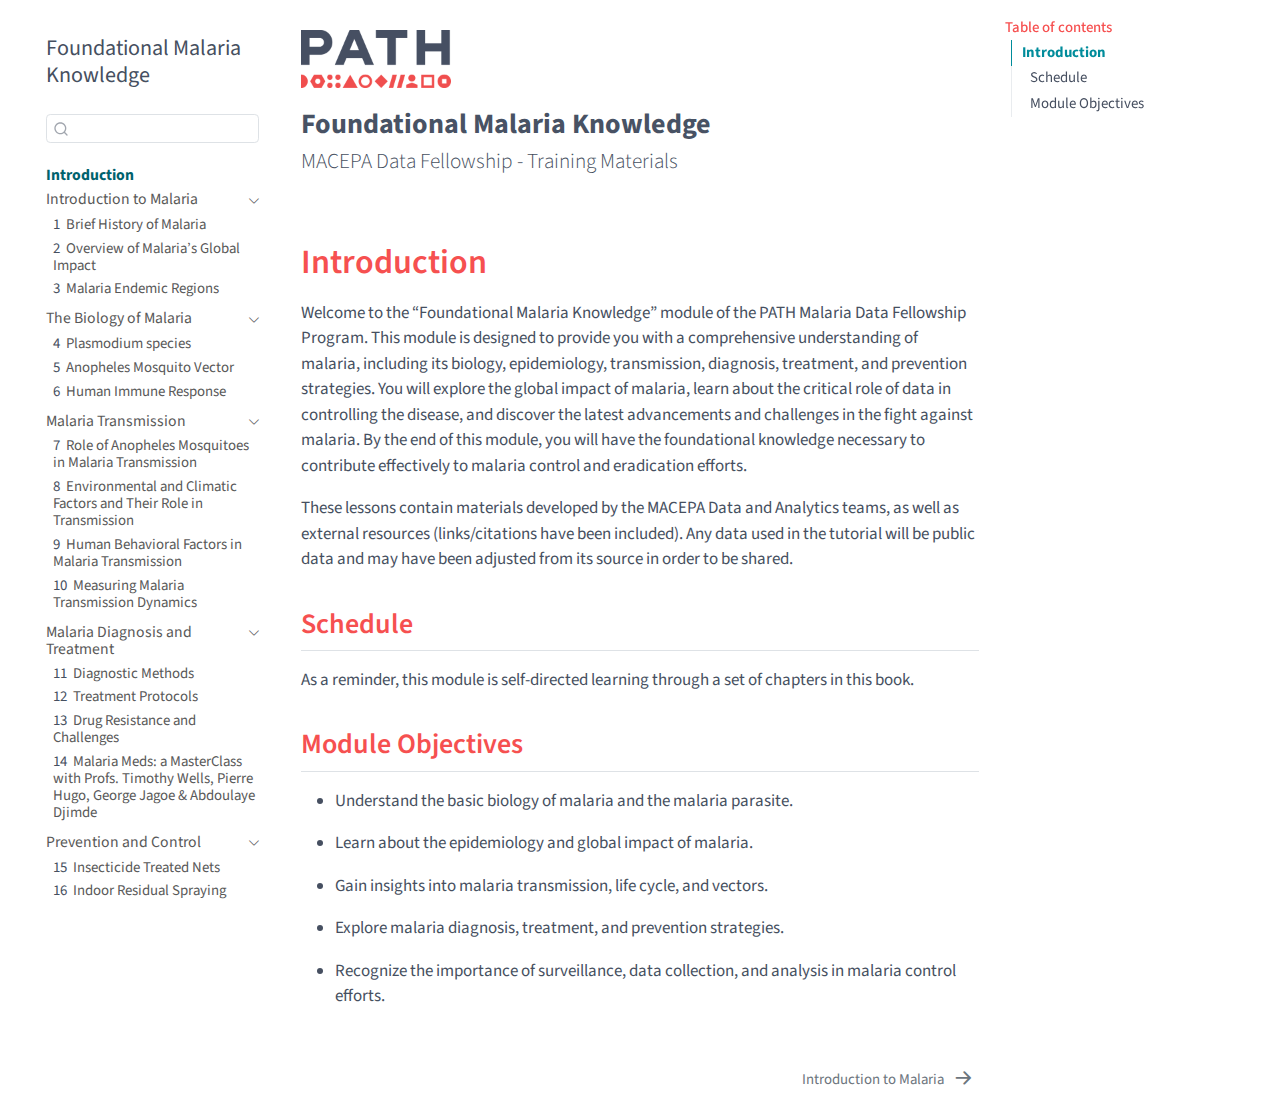
